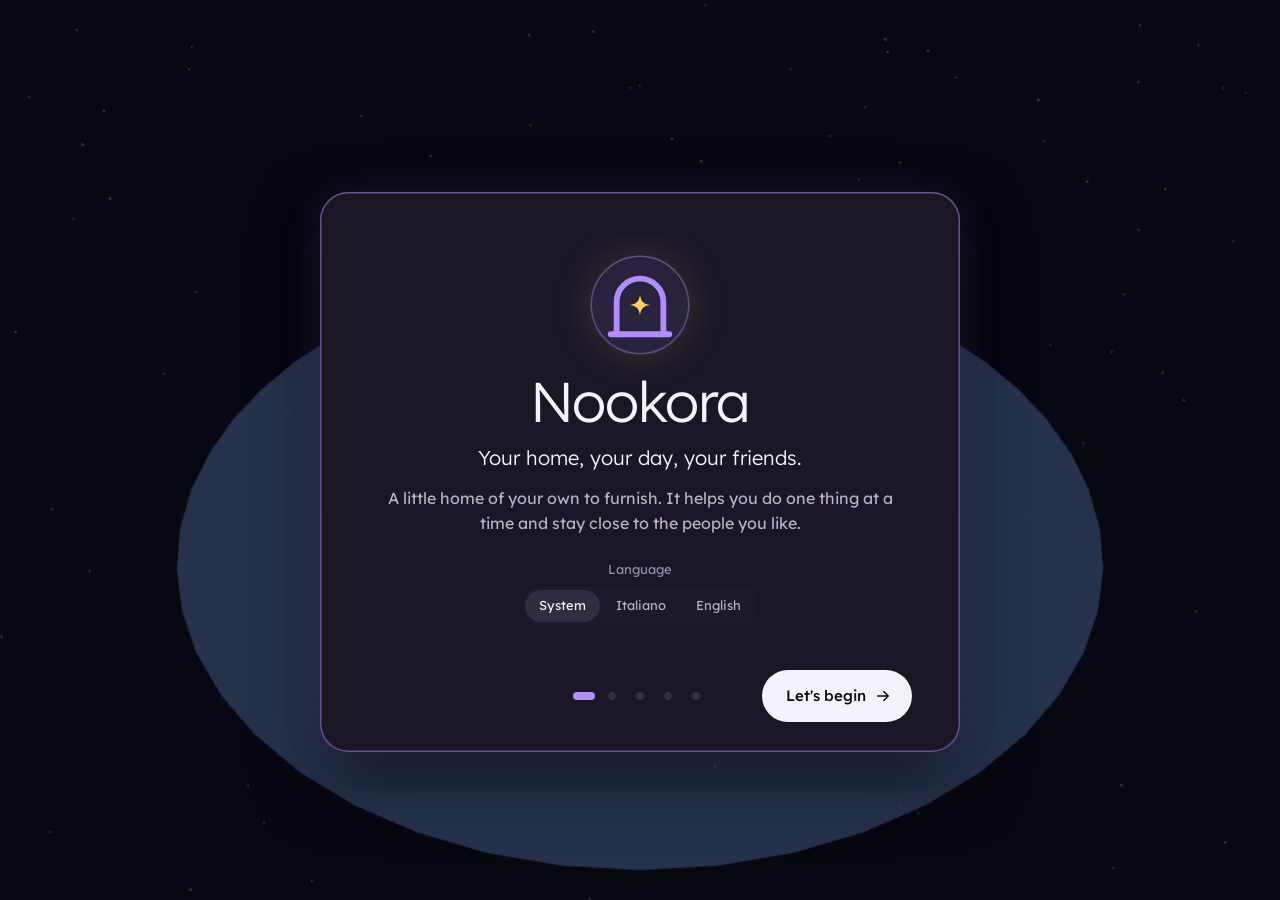
==== index.html @ f603755e "Nookora Co-Authored-By: Claude Opus 5.5 <noreply@anthropic.com>" ====
<!doctype html>
<html lang="it">
<head>
<meta charset="utf-8">
<meta http-equiv="Content-Security-Policy" content="default-src 'self'; script-src 'self'; style-src 'self' 'unsafe-inline'; img-src 'self' data: blob:; media-src 'self' blob:; font-src 'self'; connect-src 'self' wss://tracker.openwebtorrent.com wss://tracker.webtorrent.dev wss://tracker.novage.com.ua; frame-src https://www.youtube-nocookie.com; worker-src 'self'; manifest-src 'self'; base-uri 'none'; form-action 'none'; object-src 'none'">
<meta name="robots" content="noindex, nofollow">
<meta name="viewport" content="width=device-width, initial-scale=1, viewport-fit=cover">
<meta name="theme-color" content="#0b0916">
<meta name="description" content="Nookora, la casa della tua testa: la tua stanza, la tua giornata, una cosa alla volta.">
<title>Nookora</title>
<link rel="manifest" href="manifest.webmanifest">
<link rel="icon" href="icone/hubbo.svg" type="image/svg+xml">
<link rel="apple-touch-icon" href="icone/hubbo-192.png">
<link rel="preload" href="caratteri/lexend-latin-300-normal.woff2" as="font" type="font/woff2" crossorigin>
<link rel="preload" href="caratteri/lexend-latin-400-normal.woff2" as="font" type="font/woff2" crossorigin>
<link rel="stylesheet" href="nookora.css">











</head>
<body>
<div id="app"><noscript>Nookora ha bisogno di JavaScript.</noscript></div>
<script type="module" src="nookora.js"></script>
</body>
</html>
---- nookora.css ----
@font-face{font-family:Lexend;font-weight:300;font-display:swap;src:url(caratteri/lexend-latin-300-normal.woff2) format("woff2");unicode-range:U+0000-00FF,U+0131,U+0152-0153,U+02BB-02BC,U+02C6,U+02DA,U+02DC,U+2000-206F,U+20AC,U+2122,U+2191,U+2193,U+2212,U+2215}@font-face{font-family:Lexend;font-weight:300;font-display:swap;src:url(caratteri/lexend-latin-ext-300-normal.woff2) format("woff2");unicode-range:U+0100-024F,U+1E00-1EFF,U+2020,U+20A0-20AB,U+20AD-20CF,U+2113,U+2C60-2C7F,U+A720-A7FF}@font-face{font-family:Lexend;font-weight:400;font-display:swap;src:url(caratteri/lexend-latin-400-normal.woff2) format("woff2");unicode-range:U+0000-00FF,U+0131,U+0152-0153,U+02BB-02BC,U+02C6,U+02DA,U+02DC,U+2000-206F,U+20AC,U+2122,U+2191,U+2193,U+2212,U+2215}@font-face{font-family:Lexend;font-weight:400;font-display:swap;src:url(caratteri/lexend-latin-ext-400-normal.woff2) format("woff2");unicode-range:U+0100-024F,U+1E00-1EFF,U+2020,U+20A0-20AB,U+20AD-20CF,U+2113,U+2C60-2C7F,U+A720-A7FF}@font-face{font-family:Lexend;font-weight:500;font-display:swap;src:url(caratteri/lexend-latin-500-normal.woff2) format("woff2");unicode-range:U+0000-00FF,U+0131,U+0152-0153,U+02BB-02BC,U+02C6,U+02DA,U+02DC,U+2000-206F,U+20AC,U+2122,U+2191,U+2193,U+2212,U+2215}@font-face{font-family:Lexend;font-weight:500;font-display:swap;src:url(caratteri/lexend-latin-ext-500-normal.woff2) format("woff2");unicode-range:U+0100-024F,U+1E00-1EFF,U+2020,U+20A0-20AB,U+20AD-20CF,U+2113,U+2C60-2C7F,U+A720-A7FF}@font-face{font-family:DM Mono;font-weight:400;font-display:swap;src:url(caratteri/dm-mono-latin-400-normal.woff2) format("woff2");unicode-range:U+0000-00FF,U+2000-206F}@font-face{font-family:DM Mono;font-weight:400;font-display:swap;src:url(caratteri/dm-mono-latin-ext-400-normal.woff2) format("woff2");unicode-range:U+0100-024F}:root{--notte: #07060c;--superficie: #13111c;--rialzo: #1c1928;--attivo: #272336;--sopra: #312c42;--linea: #221f2e;--controllo: #3a3550;--testo: #f4f2fa;--chiaro: #d5d0e3;--tenue: #b7b0c9;--fioco: #958ead;--inchiostro: #0c0a13;--pannello: var(--superficie);--riga: var(--rialzo);--campo: var(--rialzo);--bordo: var(--linea);--lavoro: #5ee1ff;--studio: #ffcf5c;--corpo: #6df5a8;--casa: #ff8a3d;--sera: #6f8fff;--svago: #ff7ac6;--tinta: #b08cff;--accento: #ffb48f;--lucciola: #ffd2b8;--stelle: #ffcf5c;--pericolo: #ff8fa3;--font: Lexend, "Segoe UI", system-ui, sans-serif;--mono: "DM Mono", ui-monospace, monospace;--c-oggi: #ffcf5c;--c-abitudini: #6df5a8;--c-progetti: #5ee1ff;--c-chat: #ff7ac6;--c-tu: #b08cff;--c-mattino: #ffb48f;--largo: 400px;--margine: 16px;--lato-barra: 500px;--curva: cubic-bezier(.2, .8, .2, 1);--molla: cubic-bezier(.34, 1.56, .64, 1);--via: cubic-bezier(.4, 0, 1, 1);--morbido: cubic-bezier(.22, 1, .36, 1);color-scheme:dark}*{box-sizing:border-box}html,body{margin:0;height:100%}body{background:linear-gradient(to bottom,#05040b,#0b0918 45%,#100c22 75%,#08070f) fixed var(--notte);color:var(--testo);font:400 14px/1.45 var(--font);overflow:hidden;-webkit-font-smoothing:antialiased;user-select:none;-webkit-user-select:none;touch-action:manipulation}input,textarea,[contenteditable]{user-select:text;-webkit-user-select:text}button,input,textarea,select{font:inherit;color:inherit}button{cursor:pointer}:focus-visible{outline:3px solid var(--c, var(--testo));outline-offset:3px;animation:respiraFuoco 1.6s ease-in-out infinite}@keyframes respiraFuoco{50%{outline-offset:5px;outline-color:color-mix(in srgb,var(--c, #ffffff) 55%,transparent)}}.mono{font-family:var(--mono);font-variant-numeric:tabular-nums}.nascosto{display:none!important}.sr{position:absolute;width:1px;height:1px;overflow:hidden;clip:rect(0 0 0 0);white-space:nowrap}[hidden]{display:none!important}#cielo{position:fixed;inset:0;pointer-events:none}#cielo svg{width:100%;height:100%}#scena{position:fixed;inset:0;overflow:hidden;touch-action:none;cursor:default}#scena.trascina{cursor:grabbing}.tela3d{position:absolute;inset:0;width:100%;height:100%;display:block}#scena.sull-isola>:not(.tela-isola),#scena:not(.sull-isola)>.tela-isola{display:none}#scena{transition:opacity .22s ease}#scena.buio{opacity:0}.mondo{position:absolute;left:0;top:0;transform-origin:0 0;will-change:transform}.mondo.liscio{transition:transform .5s var(--curva)}.mondo>svg{display:block;overflow:visible}.stanza-svg g[data-m]{cursor:default}.stanza-svg g[data-m].attivo{cursor:pointer}.stanza-svg g[data-m].attivo:hover{filter:brightness(1.18)}.stanza-svg g.sobbalza{animation:sobbalza .45s var(--curva)}@keyframes sobbalza{0%,to{transform:translateY(0)}35%{transform:translateY(-6px)}}.stanza-svg .scelto{filter:drop-shadow(0 0 6px rgba(255,255,255,.7))}.stanza-svg .fantasma{opacity:.78;pointer-events:none}.stanza-svg .fantasma.no{opacity:.45}.stanza-svg .entita{pointer-events:none}.stanza-svg .entita.tocca,.stanza-svg .lucciola{pointer-events:auto;cursor:pointer}.stanza-svg .meta{pointer-events:none}.alone-stanza{position:absolute;border-radius:50%;background:radial-gradient(closest-side,#b08cff24,#b08cff00);pointer-events:none}.tondo{width:40px;height:40px;border-radius:50%;border:none;background:var(--rialzo);color:var(--testo);display:inline-grid;place-items:center;flex:none;position:relative;transition:background .15s,transform .1s}.tondo:hover{background:var(--attivo)}.tondo:active{transform:scale(.94)}.tondo.piccolo{width:36px;height:36px}.tondo.grande{width:56px;height:56px}.tondo.vuoto{background:transparent;color:var(--tenue)}.tondo.vuoto:hover{background:var(--rialzo);color:var(--testo)}.tondo.acceso,.tondo.pieno{background:var(--testo);color:var(--inchiostro)}.tondo .punto{position:absolute;right:6px;top:6px;width:7px;height:7px;border-radius:50%;background:var(--lucciola)}.tondo:disabled{opacity:.4;pointer-events:none}.pieno{height:44px;border-radius:999px;border:none;background:var(--testo);color:var(--inchiostro);font-weight:500;font-size:15px;display:flex;align-items:center;justify-content:center;gap:8px;padding:0 20px;flex:none;transition:filter .15s,transform .1s}.pieno:hover{filter:brightness(.92)}.pieno:active{transform:scale(.98)}.pieno:disabled{background:var(--rialzo);color:var(--fioco);pointer-events:none}.pieno.largo{width:100%}.pieno.basso{height:36px;font-size:14px;padding:0 16px}.pieno.tenue{background:var(--rialzo);color:var(--testo);font-weight:400}.pieno.tenue:hover{background:var(--attivo);filter:none}.tondo.pieno{padding:0;display:inline-grid;height:40px}.tondo.piccolo.pieno{width:36px;height:36px}.chip{min-height:32px;padding:5px 13px;border-radius:999px;border:none;background:var(--rialzo);color:var(--chiaro);font-size:13px;display:inline-flex;align-items:center;gap:7px;text-align:left;transition:background .15s,color .15s;white-space:nowrap}.chip:hover{background:var(--attivo);color:var(--testo)}.chip.si{background:var(--testo);color:var(--inchiostro)}.chip .ora,.chip .mono{font-family:var(--mono);font-size:12px}.puntino{width:8px;height:8px;border-radius:50%;flex:none;display:inline-block}.linguette,.segmenti{display:flex;gap:2px;padding:3px;border-radius:999px;background:var(--rialzo);flex:none}.linguette button,.segmenti button{flex:1;height:32px;border-radius:999px;border:none;background:transparent;color:var(--tenue);font-size:13px;display:inline-flex;align-items:center;justify-content:center;gap:7px;padding:0 14px;white-space:nowrap}.linguette button:hover,.segmenti button:hover{color:var(--testo)}.linguette button[aria-selected=true],.segmenti button[aria-pressed=true]{background:var(--sopra);color:var(--testo)}.barra{position:fixed;inset:0 0 auto;height:0;z-index:20}.isola,.in-corso{background:color-mix(in srgb,var(--superficie) 94%,transparent);box-shadow:0 8px 24px #00000059}.isola{position:fixed;top:calc(var(--margine) + env(safe-area-inset-top,0px));height:52px;display:flex;align-items:center;gap:2px;padding:0 6px;border-radius:999px;z-index:21}.isola.sinistra{left:calc(var(--margine) + env(safe-area-inset-left,0px))}.isola.destra{right:calc(var(--margine) + env(safe-area-inset-right,0px));padding:0 6px;gap:4px}.marchio{width:40px;height:40px;display:grid;place-items:center;border:none;background:transparent;border-radius:999px;padding:0;flex:none;transition:background .15s,transform .1s}.marchio:hover{background:var(--rialzo)}.marchio:active{transform:scale(.92)}.schede{display:flex;align-items:center;gap:2px;padding-left:8px;margin-left:4px;border-left:1px solid var(--linea)}.sezione{height:40px;padding:0 14px 0 11px;border-radius:999px;border:none;background:transparent;color:var(--tenue);font-size:14px;display:inline-flex;align-items:center;gap:8px;position:relative;white-space:nowrap;transition:background .2s,color .2s,box-shadow .2s,transform .1s}.sezione .ic{display:grid;place-items:center;color:var(--c);transition:background .2s}.sezione:hover{color:var(--testo);background:var(--rialzo)}.sezione:active{transform:scale(.95)}.sezione[aria-pressed=true]{color:var(--testo);background:color-mix(in srgb,var(--c) 18%,var(--superficie));box-shadow:inset 0 0 0 1.5px color-mix(in srgb,var(--c) 55%,transparent)}.sezione .punto{width:7px;height:7px;border-radius:50%;background:var(--lucciola)}.sezione.sobbalza .ic{animation:sobbalzaIcona .5s var(--molla)}@keyframes sobbalzaIcona{45%{transform:scale(1.35)}}.amici{height:40px;display:inline-flex;align-items:center;gap:8px;padding:0 12px 0 8px;border-radius:999px;border:none;background:transparent;color:var(--tenue);font-size:13px;position:relative;white-space:nowrap;transition:background .2s,box-shadow .2s,color .2s,transform .1s}.amici:hover{background:var(--rialzo);color:var(--testo)}.amici:active{transform:scale(.95)}.amici[aria-pressed=true]{color:var(--testo);background:color-mix(in srgb,var(--c) 18%,var(--superficie));box-shadow:inset 0 0 0 1.5px color-mix(in srgb,var(--c) 55%,transparent)}.amici .ic{display:grid;color:var(--c);padding-left:2px}.amici .facce{display:flex;align-items:center}.amici .facce>span{display:grid;border-radius:50%;box-shadow:0 0 0 2px var(--superficie)}.amici .facce>span+span{margin-left:-9px}.amici .conta{min-width:18px;height:18px;border-radius:999px;background:var(--c-chat);color:var(--inchiostro);font:500 11px/18px var(--mono);text-align:center;padding:0 5px}.barra .tu{width:40px;height:40px;border-radius:50%;border:none;padding:0;background:transparent;display:grid;place-items:center;transition:box-shadow .2s,transform .1s,background .15s}.barra .tu:hover{background:var(--rialzo)}.barra .tu:active{transform:scale(.94)}.barra .tu[aria-pressed=true]{box-shadow:0 0 0 2px var(--superficie),0 0 0 3.5px var(--c)}.tasca{display:none}.in-corso{position:fixed;top:calc(var(--margine) + env(safe-area-inset-top,0px));left:50%;translate:-50% 0;height:52px;max-width:min(380px,calc(100vw - 2 * var(--lato-barra)));display:flex;align-items:center;gap:10px;padding:0 18px 0 14px;border-radius:999px;border:none;color:var(--testo);z-index:21;box-shadow:inset 0 0 0 1.5px color-mix(in srgb,var(--c) 50%,transparent),0 8px 24px #00000059;animation:cresceChip .42s var(--molla) both;transition:transform .1s}.in-corso:active{transform:scale(.97)}.in-corso .ic{display:grid;color:var(--c);flex:none}.in-corso .testo{font-size:14px;min-width:0;white-space:nowrap;overflow:hidden;text-overflow:ellipsis}.in-corso .quanto{font:13px var(--mono);color:var(--tenue);flex:none}@keyframes cresceChip{0%{transform:scale(.8);opacity:0}}@media (max-width: 1180px){.sezione .parola,.amici .quanti{display:none}.sezione{padding:0 11px}:root{--lato-barra: 270px}}.carta{position:fixed;z-index:15;top:calc(var(--margine) + 66px + env(safe-area-inset-top,0px));bottom:calc(var(--margine) + env(safe-area-inset-bottom,0px));width:min(var(--w, 440px),calc(100vw - 2 * var(--margine)));--sfondo-carta: color-mix(in srgb, var(--c) 6%, #100e18);background:var(--sfondo-carta);border-radius:28px;padding:22px;display:flex;flex-direction:column;gap:16px;visibility:hidden;box-shadow:inset 0 0 0 1.5px color-mix(in srgb,var(--c) 50%,transparent),inset 0 1px #ffffff0d,0 0 34px color-mix(in srgb,var(--c) 10%,transparent),0 28px 64px #0000008c}.carta.aperta,.carta.esce{visibility:visible}.carta.esce{pointer-events:none;z-index:14}.carta:where(.lato-sx){left:calc(var(--margine) + env(safe-area-inset-left,0px))}.carta:where(.lato-dx,.lato-amici){right:calc(var(--margine) + env(safe-area-inset-right,0px))}.carta:where(.lato-amici){transform-origin:top right;border-radius:32px}.carta:where(.bassa){bottom:auto;max-height:calc(100% - var(--margine) * 2 - 66px - env(safe-area-inset-top,0px) - env(safe-area-inset-bottom,0px))}.carta:where(.lato-giu){left:50%;translate:-50% 0;top:auto;bottom:calc(var(--margine) + env(safe-area-inset-bottom,0px))}.carta:where(.lato-centro){left:50%;top:50%;translate:-50% -50%;bottom:auto}.carta.entra.lato-sx{animation:cartaSx .56s var(--molla) both}.carta.entra.lato-dx{animation:cartaDx .56s var(--molla) both}.carta.entra.lato-giu{animation:cartaGiu .56s var(--molla) both}.carta.entra.lato-amici{animation:cartaAmici .5s var(--molla) both}.carta.entra.lato-centro{animation:cartaCentro .5s var(--molla) both}.carta.esce.lato-sx{animation:esceSx .2s var(--via) forwards}.carta.esce.lato-dx{animation:esceDx .2s var(--via) forwards}.carta.esce.lato-giu{animation:esceGiu .2s var(--via) forwards}.carta.esce.lato-amici{animation:esceAmici .2s var(--via) forwards}.carta.esce.lato-centro{animation:esceCentro .2s var(--via) forwards}@keyframes cartaSx{0%{transform:translate(calc(-100% - 40px))}}@keyframes cartaDx{0%{transform:translate(calc(100% + 40px))}}@keyframes cartaGiu{0%{transform:translateY(calc(100% + 40px))}}@keyframes cartaAmici{0%{transform:translate(28px,-36px) scale(.84);opacity:0}}@keyframes cartaCentro{0%{transform:scale(.86);opacity:0}}@keyframes esceSx{to{transform:translate(calc(-100% - 40px))}}@keyframes esceDx{to{transform:translate(calc(100% + 40px))}}@keyframes esceGiu{to{transform:translateY(calc(100% + 40px))}}@keyframes esceAmici{to{transform:translate(28px,-36px) scale(.84);opacity:0}}@keyframes esceCentro{to{transform:scale(.9);opacity:0}}.carta.arriva>.testata,.carta.arriva>.linguette,.carta.arriva .corpo>*,.carta.arriva>.fondo,.carta.arriva .cade{animation:sale .42s var(--morbido) both}.carta.arriva>.testata{animation-delay:.14s}.carta.arriva>.linguette{animation-delay:.18s}.carta.arriva .corpo>:nth-child(1){animation-delay:.2s}.carta.arriva .corpo>:nth-child(2){animation-delay:.24s}.carta.arriva .corpo>:nth-child(3){animation-delay:.28s}.carta.arriva .corpo>:nth-child(4){animation-delay:.32s}.carta.arriva .corpo>:nth-child(5){animation-delay:.36s}.carta.arriva .corpo>:nth-child(6){animation-delay:.4s}.carta.arriva .corpo>:nth-child(7){animation-delay:.44s}.carta.arriva .corpo>:nth-child(n+8){animation-delay:.48s}.carta.arriva .cade{animation-delay:calc(.24s + min(var(--i, 0),8)*40ms)}.carta.arriva>.fondo{animation-delay:.4s}@keyframes sale{0%{transform:translateY(12px);opacity:0}}.carta>.testata{display:flex;align-items:center;gap:12px;min-height:40px;flex:none}.carta h1{margin:0;flex:1;font-size:22px;font-weight:500;letter-spacing:-.005em;min-width:0;overflow:hidden;text-overflow:ellipsis;white-space:nowrap}.carta>.testata .segmenti{flex:none}.carta .corpo{flex:1;min-height:0;overflow-y:auto;display:flex;flex-direction:column;gap:6px;margin:0 -10px;padding:0 10px 4px;scrollbar-width:thin;scrollbar-color:var(--controllo) transparent}.carta .corpo>*{flex-shrink:0}.carta>.fondo{flex:none;display:flex;flex-direction:column;gap:8px}.carta .maniglia{display:none}.carta .riga,.carta .scheda,.carta .campo,.carta .tessera{background:color-mix(in srgb,var(--c) 4%,var(--rialzo))}.carta button.riga:hover,.carta .tessera:hover{background:color-mix(in srgb,var(--c) 6%,var(--attivo))}.distintivo{width:36px;height:36px;border-radius:50%;background:color-mix(in srgb,var(--c) 20%,var(--superficie));color:var(--c);display:grid;place-items:center;flex:none}.respira{position:relative}.respira:after{content:"";position:absolute;inset:-6px;border-radius:calc(var(--r, 14px) + 6px);border:3px solid var(--c);animation:respira 1.6s ease-in-out infinite;pointer-events:none}@keyframes respira{0%,to{opacity:.45;transform:scale(.99)}50%{opacity:1;transform:scale(1.025)}}.quadretto{--q: 42px;--r: calc(var(--q) * .3);width:var(--q);height:var(--q);border-radius:var(--r);border:none;padding:0;display:grid;place-items:center;background:#17151f;color:var(--inchiostro);position:relative;flex:none;transition:background .15s}.quadretto.si{background:var(--c)}.quadretto.no{background:transparent;box-shadow:inset 0 0 0 1.5px var(--sopra)}.quadretto.oggi{background:color-mix(in srgb,var(--c) 8%,transparent);box-shadow:none;border:2px dashed color-mix(in srgb,var(--c) 65%,transparent)}.quadretto.oggi.si{border:none;background:var(--c)}button.quadretto:hover{filter:brightness(1.12)}button.quadretto:active{transform:scale(.92)}.quadretto.timbra{animation:timbro .42s var(--molla)}@keyframes timbro{0%{transform:scale(.3)}60%{transform:scale(1.18)}}.scoppio{position:absolute;left:50%;top:50%;width:0;height:0;pointer-events:none}.scoppio i{position:absolute;left:-3px;top:-3px;width:6px;height:6px;border-radius:50%;background:var(--c);animation:scoppio .52s var(--morbido) both}@keyframes scoppio{0%{transform:rotate(var(--g)) translateY(0);opacity:0}15%{opacity:1}to{transform:rotate(var(--g)) translateY(-26px);opacity:0}}.stella-vola{position:fixed;z-index:60;left:0;top:0;pointer-events:none;display:grid}.campo .invio{font:11px var(--mono);color:var(--fioco);padding:4px 8px;border-radius:8px;background:var(--attivo);flex:none;margin-right:4px}.etichetta{font-size:12px;color:var(--fioco);padding:10px 4px 2px;display:flex;align-items:center;gap:8px}.etichetta:first-child{padding-top:0}.nota{margin:4px 4px 0;font-size:13px;line-height:1.5;color:var(--fioco)}.riga{display:flex;align-items:center;gap:12px;min-height:48px;padding:6px 8px 6px 12px;border-radius:14px;background:var(--rialzo);border:none;width:100%;text-align:left;color:var(--testo);font-size:14px}button.riga:hover{background:var(--attivo)}.riga .testo{flex:1;min-width:0}.riga .testo small{display:block;font-size:12px;color:var(--tenue);white-space:nowrap;overflow:hidden;text-overflow:ellipsis}.riga.lunga{padding-top:10px;padding-bottom:10px}.riga.lunga .testo small{white-space:normal;line-height:1.4;margin-top:2px}.riga.fatta{color:var(--fioco)}.riga.fatta .testo{text-decoration:line-through;text-decoration-color:#b7b0c973}.riga .ora{font-family:var(--mono);font-size:12px;color:var(--chiaro);width:44px;flex:none}.riga .dopo{font-family:var(--mono);font-size:12px;color:var(--fioco);flex:none}.riga:disabled{cursor:default;opacity:.7}.scheda{background:var(--rialzo);border-radius:16px;padding:14px;display:flex;flex-direction:column;gap:12px}.scheda.accesa{box-shadow:inset 0 0 0 1px var(--controllo)}.campo{display:flex;align-items:center;gap:8px;background:var(--rialzo);border-radius:999px;padding:4px 4px 4px 16px;flex:none}.campo:focus-within{box-shadow:inset 0 0 0 1px var(--controllo)}.campo input,.campo select{flex:1;min-width:0;background:transparent;border:none;outline:none;color:var(--testo);font-size:15px;height:36px}.campo input::placeholder,textarea::placeholder{color:var(--fioco)}textarea.area{width:100%;min-height:120px;resize:vertical;background:var(--rialzo);border:none;border-radius:14px;padding:12px 14px;color:var(--testo);line-height:1.5;outline:none}textarea.area:focus{box-shadow:inset 0 0 0 1px var(--controllo)}.spunta{width:24px;height:24px;border-radius:50%;border:none;flex:none;display:grid;place-items:center;background:transparent;box-shadow:inset 0 0 0 1.5px var(--c, var(--controllo));color:var(--inchiostro);padding:0}.spunta:hover{box-shadow:inset 0 0 0 1.5px var(--c, var(--tenue))}.spunta.si{background:var(--c, var(--corpo));box-shadow:none}.griglia{display:grid;grid-template-columns:repeat(2,minmax(0,1fr));gap:6px;align-content:start}.griglia.tre{grid-template-columns:repeat(3,minmax(0,1fr))}.tessera{background:var(--rialzo);border-radius:16px;padding:10px 12px 12px;display:flex;flex-direction:column;gap:4px;border:none;text-align:left;color:var(--testo);font-size:13px;position:relative}.tessera:hover{background:var(--attivo)}.tessera.si{background:var(--attivo);box-shadow:inset 0 0 0 1.5px var(--testo)}.tessera .figura{height:88px;display:flex;align-items:center;justify-content:center;overflow:hidden;flex:none}.tessera .figura svg,.tessera .figura img{height:100%;width:100%;object-fit:contain;display:block}.tessera .prezzo{font-family:var(--mono);font-size:12px;color:var(--stelle);display:inline-flex;align-items:center;gap:5px}.tessera .quanti{position:absolute;right:8px;top:8px;font-family:var(--mono);font-size:11px;color:var(--testo);background:var(--sopra);border-radius:999px;padding:1px 7px}.tessera.spenta{opacity:.6}.colori{display:flex;gap:8px;flex-wrap:wrap}.colori button{width:30px;height:30px;border-radius:50%;border:none;background:var(--c)}.colori button.si{box-shadow:0 0 0 2px var(--superficie),0 0 0 4px var(--testo)}.barra-avanzo{height:6px;border-radius:3px;background:var(--attivo);overflow:hidden;flex:none}.barra-avanzo>i{display:block;height:100%;border-radius:3px;background:var(--c, var(--testo));transition:width .4s var(--curva)}.fila{display:flex;flex-wrap:wrap;gap:6px;align-items:center}.bolla{position:absolute;z-index:11;transform:translate(-50%,-100%);width:max-content;max-width:240px;padding:8px 13px;border-radius:16px;background:#f4f2fa;color:var(--inchiostro);font-size:13px;line-height:1.35;pointer-events:none;animation:entraBolla .3s var(--curva)}.bolla.altri{display:flex;gap:8px;align-items:center}@keyframes entraBolla{0%{opacity:0;transform:translate(-50%,calc(-100% + 8px))}to{opacity:1;transform:translate(-50%,-100%)}}.avvisi{position:fixed;right:var(--margine);top:calc(var(--margine) + 56px);z-index:30;display:flex;flex-direction:column;gap:6px;align-items:flex-end;pointer-events:none}.avviso{pointer-events:auto;display:flex;align-items:center;gap:10px;max-width:380px;padding:8px 8px 8px 14px;border-radius:16px;background:var(--rialzo);box-shadow:0 12px 32px #00000073;animation:entra .3s var(--curva);font-size:14px}.avviso .testo{flex:1;min-width:0}.avviso .tondo.piccolo{width:30px;height:30px;background:transparent;color:var(--tenue)}.avviso .pieno.basso{height:32px}@keyframes entra{0%{opacity:0;transform:translateY(6px)}to{opacity:1}}.velo{position:fixed;inset:0;z-index:40;display:flex;flex-direction:column;background:#07060cf5!important;opacity:0;transition:opacity .3s;overflow-y:auto}.velo.aperto{opacity:1}.velo>*{flex-shrink:0!important}.velo .testata{display:flex;align-items:center;justify-content:space-between;gap:16px;padding:18px 32px;flex-wrap:wrap}.velo h1{margin:0;font-size:28px;font-weight:400;letter-spacing:-.01em}.vetrino{background:var(--superficie);border-radius:20px;padding:18px;display:flex;flex-direction:column;gap:14px}.benvenuto{position:fixed;inset:0;z-index:50;display:grid;place-items:center;background:#07060cd1}.benvenuto .carta{width:min(440px,calc(100vw - 32px));background:var(--superficie);border-radius:24px;padding:26px;display:flex;flex-direction:column;gap:16px;align-items:center;text-align:center;box-shadow:0 20px 60px #00000080}.insieme{position:fixed;left:50%;bottom:calc(var(--margine) + 64px);transform:translate(-50%);z-index:12;display:flex;align-items:center;gap:8px;padding:5px;border-radius:999px;background:var(--superficie);width:min(600px,calc(100vw - 32px));animation:entra .3s var(--curva)}.insieme .facce{display:flex;align-items:center;padding-left:4px;flex:none}.insieme .facce>span{display:grid}.insieme .facce>span+span:not(.chi){margin-left:-10px}.insieme .chi{font-size:13px;color:var(--chiaro);margin-left:10px;white-space:nowrap;max-width:160px;overflow:hidden;text-overflow:ellipsis}.insieme .campo{flex:1;min-width:0;padding:2px 3px 2px 14px}.insieme .campo input{height:34px;font-size:14px}.cuore-vola{position:absolute;z-index:11;pointer-events:none;transform:translate(-50%,-100%);animation:cuoreSale 1.7s ease-out forwards}@keyframes cuoreSale{0%{opacity:0;transform:translate(-50%,-60%) scale(.6)}20%{opacity:1;transform:translate(-50%,-100%) scale(1.1)}to{opacity:0;transform:translate(-50%,-260%) scale(1)}}@keyframes vola{0%{transform:translate(-6px,5px)}to{transform:translate(7px,-7px)}}.saltella{animation:saltella 2.8s ease-in-out infinite}@keyframes saltella{0%,to{transform:translateY(0)}50%{transform:translateY(-3px)}}@keyframes brilla{0%,to{opacity:.35}50%{opacity:1}}#cielo .brilla{animation:brilla 3.4s ease-in-out infinite}@media (prefers-reduced-motion: reduce){*,*:before,*:after{animation-duration:.001ms!important;animation-iteration-count:1!important;transition-duration:.001ms!important}}.calmo *,.calmo *:before,.calmo *:after{animation-duration:.001ms!important;animation-iteration-count:1!important;transition-duration:.001ms!important}@media (max-width: 760px){:root{--margine: 10px;--tasca: calc(76px + env(safe-area-inset-bottom, 0px)) }.isola.sinistra .schede{display:none}.isola{height:48px;padding:0 4px}.in-corso{height:48px;left:calc(var(--margine) + 56px);translate:none;max-width:none;padding:0 14px 0 12px;gap:8px}.in-corso .testo{display:none}.tasca{position:fixed;left:0;right:0;bottom:0;z-index:21;display:flex;justify-content:space-around;align-items:flex-start;height:var(--tasca);padding:8px 8px env(safe-area-inset-bottom,0px);background:color-mix(in srgb,var(--superficie) 97%,transparent);border-top:1px solid var(--rialzo)}.tasca .sezione{flex:1;max-width:90px;height:auto;flex-direction:column;gap:4px;padding:0;font-size:11px;background:transparent!important;box-shadow:none!important}.tasca .sezione .parola{display:block}.tasca .sezione .ic{width:58px;height:32px;border-radius:999px}.tasca .sezione[aria-pressed=true] .ic{background:color-mix(in srgb,var(--c) 22%,var(--superficie))}.tasca .sezione .punto{position:absolute;top:0;right:calc(50% - 28px)}.carta{left:8px;right:8px;width:auto;translate:none;top:auto;bottom:calc(var(--tasca) + 8px);height:min(76vh,640px);max-height:calc(100% - var(--tasca) - 74px - env(safe-area-inset-top,0px));padding:22px 16px 16px;border-radius:28px;transform-origin:bottom center}.carta:where(.lato-amici){height:calc(100% - var(--tasca) - 74px - env(safe-area-inset-top,0px))}.carta:where(.bassa){height:auto}.carta.entra{animation-name:cartaGiu!important;animation-duration:.5s}.carta.esce{animation-name:esceGiu!important}.carta .maniglia{display:block;position:absolute;top:2px;left:50%;translate:-50% 0;width:64px;height:20px;border:none;padding:0;background:transparent}.carta .maniglia:before{content:"";display:block;width:36px;height:4px;border-radius:2px;background:var(--controllo);margin:auto}.carta h1{font-size:20px}.avvisi{left:var(--margine);right:var(--margine);align-items:stretch;top:calc(64px + env(safe-area-inset-top,0px))}.velo .testata{padding:14px 16px}.velo h1{font-size:24px}.insieme{bottom:calc(124px + env(safe-area-inset-bottom,0px));width:calc(100vw - 16px)}.insieme .chi{display:none}body:has(.carta.aperta) .bolla{display:none}}.sottovoce{height:32px;padding:0 10px;border-radius:999px;border:none;background:transparent;color:var(--tenue);font:400 13px var(--font);display:inline-flex;align-items:center;gap:6px;flex:none;white-space:nowrap;transition:background .15s,color .15s}.sottovoce:hover{background:var(--rialzo);color:var(--testo)}.sottovoce:active{transform:scale(.97)}.sottovoce>span[class=""],.sottovoce>span:not([class]){display:grid}.sottovoce.mono{font-family:var(--mono);font-size:12px}.icona-quieta{width:44px;height:44px;border-radius:50%;border:none;padding:0;background:transparent;color:var(--fioco);display:grid;place-items:center;flex:none;transition:background .15s,color .15s,transform .1s}.icona-quieta:hover{background:color-mix(in srgb,var(--superficie) 90%,transparent);color:var(--testo)}.icona-quieta:active{transform:scale(.94)}.icona-quieta:disabled{opacity:.3;pointer-events:none}.icona-quieta.acceso,.icona-quieta[aria-expanded=true]{color:var(--c-oggi)}@media (pointer: coarse){.sottovoce{min-height:40px}}.carta .linguette .giornata-conta{font:11px var(--mono);color:var(--fioco)}.carta .linguette button[aria-selected=true] .giornata-conta{color:var(--tenue)}.oggi-giorno{display:flex;align-items:flex-end;gap:12px;margin-top:4px}.oggi-giorno .quando{flex:1;min-width:0;display:flex;flex-direction:column;gap:2px}.oggi-giorno .giorno-settimana{font-size:14px;color:var(--tenue)}.oggi-giorno .data{font-size:32px;font-weight:300;letter-spacing:-.01em;line-height:1.1;white-space:nowrap;overflow:hidden;text-overflow:ellipsis}.oggi-giorno .quante{display:flex;flex-direction:column;align-items:flex-end;gap:6px;flex:none;padding-bottom:3px}.oggi-giorno .numeri{font:13px var(--mono);color:var(--tenue);white-space:nowrap}.oggi-giorno .numeri b{font-weight:400;font-size:20px;color:var(--testo)}.oggi-giorno .puntini{display:flex;gap:4px}.oggi-giorno .puntini i{width:7px;height:7px;border-radius:50%;background:var(--attivo);transition:background .3s}.oggi-giorno .puntini i.si{background:var(--c)}.oggi-giorno .barra-avanzo{width:96px;height:5px}.oggi-linea{--binario: #2a2638;list-style:none;margin:12px 0 0;padding:0;display:flex;flex-direction:column}.oggi-linea>li{position:relative;display:grid;grid-template-columns:48px 28px minmax(0,1fr);column-gap:10px;align-items:center;min-height:46px}.oggi-linea>li:before{content:"";position:absolute;left:71px;top:0;bottom:0;width:2px;background:var(--binario)}.oggi-linea>li.fatta:before{background:color-mix(in srgb,var(--c) 55%,transparent)}.oggi-linea>li:first-child:before{top:23px}.oggi-linea>li:last-child:before{bottom:auto;height:23px}.oggi-linea>li.adesso:first-child:before{top:50%}.oggi-linea>li.adesso:last-child:before{height:50%}.oggi-linea>li:only-child:before{display:none}.oggi-linea>li.appena{animation:sale .42s var(--morbido) both}.oggi-linea .ora{grid-row:1;font:12px var(--mono);font-variant-numeric:tabular-nums;color:var(--tenue);white-space:nowrap}.oggi-linea .fatta .ora,.oggi-linea .saltata .ora{color:var(--fioco)}.oggi-linea .con-ora .ora{color:var(--c)}.oggi-linea .adesso .ora{color:var(--testo)}.oggi-linea .nodo{grid-column:2;grid-row:1;align-self:stretch;position:relative;z-index:1;width:44px;min-height:46px;margin:0 -8px;padding:0;border:none;background:transparent;display:grid;place-items:center;color:inherit}.oggi-linea .pallino{display:grid;place-items:center;border-radius:50%;position:relative;flex:none;transition:transform .2s var(--molla),background .15s,color .15s}.oggi-linea .pallino svg{display:block}.oggi-linea .dopo .pallino{width:18px;height:18px;background:var(--superficie);box-shadow:inset 0 0 0 2px color-mix(in srgb,var(--c) 85%,transparent);color:transparent}.oggi-linea .dopo .nodo:hover .pallino{transform:scale(1.18);background:color-mix(in srgb,var(--c) 22%,var(--superficie));color:var(--c)}.oggi-linea .nodo:active .pallino{transform:scale(.88)}.oggi-linea .fatta .pallino{width:22px;height:22px;background:var(--c);color:var(--inchiostro)}.oggi-linea .adesso .pallino{width:28px;height:28px;background:color-mix(in srgb,var(--c) 25%,var(--superficie));box-shadow:inset 0 0 0 2px var(--c);color:var(--c)}.oggi-linea .adesso .pallino:after{content:"";position:absolute;inset:-5px;border-radius:50%;border:2px solid var(--c);animation:respira 1.6s ease-in-out infinite;pointer-events:none}.oggi-linea .adesso .nodo:hover .pallino{transform:scale(1.08)}.oggi-linea .saltata .pallino{width:18px;height:18px;background:var(--superficie);box-shadow:inset 0 0 0 1.5px var(--fioco)}.oggi-linea .raccolte .pallino{width:22px;height:22px;background:var(--attivo);color:var(--tenue);font:10px var(--mono)}.oggi-linea .pallino.timbra{animation:timbro .42s var(--molla)}.oggi-linea .oggi-voce{grid-column:3;grid-row:1;display:flex;align-items:center;gap:8px;min-width:0;min-height:46px;padding:0;border:none;background:transparent;color:var(--testo);font-size:15px;text-align:left}.oggi-linea .oggi-voce .testo{min-width:0;white-space:nowrap;overflow:hidden;text-overflow:ellipsis;transition:color .15s}.oggi-linea .oggi-voce:hover .testo{color:#fff}.oggi-linea .fatta .oggi-voce,.oggi-linea .saltata .oggi-voce{color:var(--fioco)}.oggi-linea .fatta .oggi-voce:hover .testo{color:var(--tenue)}.oggi-linea .aperta .oggi-voce .testo{white-space:normal;overflow-wrap:anywhere}.oggi-linea .oggi-voce small{font:11px var(--mono);color:var(--fioco);flex:none}.oggi-linea .raccolte .oggi-voce{font-size:13px}.oggi-linea .raccolte .freccia{display:grid;color:var(--fioco)}.oggi-linea .fissa{flex:none;font:11px var(--mono);color:var(--c);padding:2px 8px;border-radius:999px;background:color-mix(in srgb,var(--c) 14%,var(--superficie));white-space:nowrap}.oggi-linea .carta-adesso{grid-column:3;grid-row:1;min-width:0;margin:6px 0;padding:14px 16px;border-radius:18px;background:color-mix(in srgb,var(--c) 10%,var(--superficie));box-shadow:inset 0 0 0 1.5px color-mix(in srgb,var(--c) 40%,transparent);display:flex;flex-direction:column;gap:10px}.oggi-linea .carta-adesso .titolo{display:flex;align-items:center;flex-wrap:wrap;gap:6px 8px;padding:0;border:none;background:transparent;color:var(--testo);font-size:17px;font-weight:500;line-height:1.3;text-align:left}.oggi-linea .carta-adesso .titolo .testo{overflow-wrap:anywhere}.oggi-linea .carta-adesso .titolo .fissa{font-weight:400}.oggi-linea .carta-adesso .meta{display:flex;align-items:center;gap:8px;font-size:13px;color:var(--tenue)}.oggi-linea .carta-adesso .meta i{width:8px;height:8px;border-radius:50%;background:var(--c);flex:none}.oggi-linea .carta-adesso .azione{display:flex;align-items:center;gap:10px}.oggi-linea .carta-adesso .pieno{height:40px;padding:0 20px 0 16px}.oggi-linea .carta-adesso .pieno>span{display:grid}.oggi-linea .rare{grid-column:3;display:flex;flex-wrap:wrap;align-items:center;gap:2px;margin:-4px 0 8px -10px;animation:sale .28s var(--morbido) both}.oggi-linea .carta-adesso .rare{margin:0 0 -4px -10px}.oggi-linea .rare .sottovoce>span{display:grid}.oggi-linea .rare.modifica{flex-direction:column;align-items:stretch;gap:6px;margin-left:0}.oggi-linea .rare.modifica .campo{padding:2px 4px 2px 14px}.oggi-linea .rare.modifica .campo input{height:36px;font-size:14px}.oggi-linea .rare.modifica .scelte{display:flex;flex-wrap:wrap;align-items:center;gap:2px 4px;margin-left:-6px}.oggi-linea .rare.modifica .spazio{flex:1}.oggi-linea .parti{display:flex}.oggi-linea .parte-punto{width:30px;height:30px;border-radius:50%;border:none;padding:0;background:transparent;display:grid;place-items:center}.oggi-linea .parte-punto i{width:12px;height:12px;border-radius:50%;background:var(--c);transition:transform .15s var(--molla),box-shadow .15s}.oggi-linea .parte-punto:hover i{transform:scale(1.2)}.oggi-linea .parte-punto[aria-pressed=true] i{box-shadow:0 0 0 2px var(--sfondo-carta),0 0 0 3.5px var(--c)}.oggi-linea input[type=time]{color-scheme:dark;height:32px;padding:0 10px;border:none;border-radius:999px;background:var(--rialzo);color:var(--testo);font:13px var(--mono)}@media (pointer: coarse){.oggi-linea .parte-punto{width:40px;height:40px}}.oggi-rimandate{margin-top:14px}.oggi-rimandate .etichetta{padding:0 0 4px 96px}.oggi-rimandate ul{list-style:none;margin:0;padding:0;display:flex;flex-direction:column}.oggi-rimandate .oggi-voce{display:grid;grid-template-columns:48px 28px minmax(0,1fr) auto;column-gap:10px;align-items:center;width:100%;min-height:40px;padding:0 6px 0 0;border:none;border-radius:12px;background:transparent;color:var(--tenue);font-size:14px;text-align:left}.oggi-rimandate .oggi-voce:hover{color:var(--testo);background:color-mix(in srgb,var(--c-oggi) 4%,var(--rialzo))}.oggi-rimandate .oggi-voce i{grid-column:2;justify-self:center;width:14px;height:14px;border-radius:50%;border:1.5px dashed color-mix(in srgb,var(--c) 80%,transparent)}.oggi-rimandate .oggi-voce .testo{min-width:0;white-space:nowrap;overflow:hidden;text-overflow:ellipsis}.oggi-rimandate .oggi-voce .piu{display:grid;color:var(--fioco)}.oggi-rimandate .oggi-voce:hover .piu{color:var(--testo)}.carta .oggi-ripianifica{align-self:flex-start;margin:12px 0 6px 86px;height:36px;padding:0 12px 0 10px;border:none;border-radius:999px;background:transparent;color:var(--fioco);font-size:13px;display:inline-flex;align-items:center;gap:8px}.carta .oggi-ripianifica>span{display:grid}.carta .oggi-ripianifica:hover{background:var(--rialzo);color:var(--testo)}.oggi-vuoto,.oggi-finita,.appunti-vuoto{display:flex;flex-direction:column;align-items:center;text-align:center;gap:8px;padding:40px 18px 8px}.oggi-vuoto .segno{display:grid;margin-bottom:6px}.oggi-vuoto .titolo,.oggi-finita .titolo,.appunti-vuoto .titolo{margin:0;font-size:18px;font-weight:400;color:var(--testo)}.oggi-vuoto .nota,.oggi-finita .nota,.appunti-vuoto .nota{margin:0;max-width:300px;text-align:center}.oggi-vuoto .pieno,.oggi-vuoto .pieno.largo{width:auto;margin-top:16px;padding:0 22px 0 18px}.oggi-vuoto .pieno>span{display:grid}.oggi-finita{padding:30px 18px 14px}.oggi-finita .stelle{display:grid;place-items:center;width:52px;height:52px;margin-bottom:4px;border-radius:50%;background:color-mix(in srgb,var(--c-oggi) 12%,var(--superficie));box-shadow:inset 0 0 0 1.5px color-mix(in srgb,var(--c-oggi) 35%,transparent)}.oggi-finita .stelle svg{animation:brilla 3.4s ease-in-out infinite}.carta .oggi-campo{height:48px;padding:0 5px 0 16px;gap:10px}.carta .oggi-campo .ic{display:grid;color:var(--fioco);flex:none}.carta .oggi-campo input{height:46px;font-size:15px}.carta .oggi-campo .invio{margin-right:8px}.carta .oggi-campo:focus-within{box-shadow:inset 0 0 0 1.5px color-mix(in srgb,var(--c) 45%,transparent)}.carta .oggi-campo:focus-within .ic{color:var(--c)}.appunti-lista{list-style:none;margin:8px 0 0;padding:0;display:flex;flex-direction:column}.appunti-lista>li+li{border-top:1px solid var(--linea)}.appunti-lista .appunto-voce{display:flex;align-items:center;gap:12px;width:100%;min-height:48px;padding:6px 4px;border:none;border-radius:12px;background:transparent;color:var(--testo);font-size:15px;text-align:left}.appunti-lista .appunto-voce i{flex:none;width:8px;height:8px;margin:0 4px;border-radius:50%;background:var(--lucciola);box-shadow:0 0 10px color-mix(in srgb,var(--accento) 70%,transparent)}.appunti-lista .appunto-voce .testo{flex:1;min-width:0;overflow-wrap:anywhere;transition:color .15s}.appunti-lista .appunto-voce:hover .testo{color:#fff}.appunti-lista .appunto-voce .quando{flex:none;font:11px var(--mono);color:var(--fioco)}.appunti-lista .rare{display:flex;flex-wrap:wrap;align-items:center;gap:2px;margin:-4px 0 10px 14px;animation:sale .28s var(--morbido) both}.appunti-lista .rare .sottovoce>span{display:grid}.appunti-lista .rare .sottovoce.indietro{width:32px;padding:0;justify-content:center}.appunti-lista .rare .domanda{font-size:12px;color:var(--fioco);padding:0 8px}.appunti-lista .rare .puntino{width:8px;height:8px}.carta .appunti-nota{margin:14px 4px 0}.appunti-vuoto .segno{position:relative;width:90px;height:56px;margin-bottom:6px}.appunti-vuoto .segno i{position:absolute;width:8px;height:8px;border-radius:50%;background:var(--lucciola);box-shadow:0 0 12px var(--accento);left:calc(14px + var(--k) * 28px);top:calc(18px + var(--k) * 9px - var(--k) * var(--k) * 6px);animation:saltella 2.8s ease-in-out infinite;animation-delay:calc(var(--k) * -.9s)}.momento{position:fixed;inset:0;z-index:40;display:flex;flex-direction:column;background:#07060c9e;color:var(--testo);opacity:0;transition:opacity .32s var(--morbido);overflow:hidden}.momento.aperto{opacity:1}body:has(.momento.aperto) :is(.barra,.carta,.vista-comandi,.insieme,.dock,.contesto,.bolla,.avvisi){animation:momentoVia .3s var(--morbido) forwards}@keyframes momentoVia{to{opacity:0;visibility:hidden}}.momento-marchio{position:absolute;z-index:2;top:calc(var(--margine) + env(safe-area-inset-top,0px));left:calc(var(--margine) + env(safe-area-inset-left,0px));height:52px;display:flex;align-items:center;gap:8px;padding:0 14px 0 12px;border-radius:999px;background:color-mix(in srgb,var(--superficie) 94%,transparent);box-shadow:0 8px 24px #00000059;font-size:15px;font-weight:500;pointer-events:none}.momento-marchio>span{display:grid}@keyframes gCresce{0%{transform:scale(.82);opacity:0}}.momento-focus{align-items:center;justify-content:center;padding:72px 16px 32px}.focus-centro{display:flex;flex-direction:column;align-items:center;gap:26px;margin-top:24px}.momento-focus.entra .focus-centro{animation:gCresce .6s var(--molla) .12s both}.focus-anello{--d: min(380px, 86vw, calc(100vh - 290px) );position:relative;width:var(--d);height:var(--d);min-width:240px;min-height:240px;border-radius:50%;border:none;padding:0;background:transparent;color:var(--testo);display:grid;place-items:center;transition:transform .25s var(--molla)}.focus-anello:active{transform:scale(.97)}.focus-anello:focus-visible{outline-color:var(--c-oggi);outline-offset:-6px}.focus-anello .disegno,.focus-anello .disegno svg{position:absolute;inset:0;width:100%;height:100%;display:block}.focus-anello .pista{fill:#100e18;fill-opacity:.86;stroke:var(--attivo);stroke-width:12}.focus-anello .corsa{fill:none;stroke:var(--c-oggi);stroke-width:12;stroke-linecap:round;transition:stroke-dasharray 1s linear,stroke-opacity .3s}.focus-anello.pausa .corsa{stroke-opacity:.4}.focus-anello.finito .pista{stroke:var(--c-oggi);animation:gFinito 2.4s ease-in-out infinite}.focus-anello.finito .corsa{display:none}@keyframes gFinito{0%,to{stroke-opacity:.35}50%{stroke-opacity:.9}}.focus-anello .dentro{position:relative;display:flex;flex-direction:column;align-items:center;gap:6px;max-width:74%;text-align:center}.focus-anello .astro{display:grid;transition:opacity .3s}.focus-anello.pausa .astro{opacity:.45}.focus-anello .nome{margin-top:6px;font-size:19px;font-weight:500;line-height:1.3;overflow-wrap:anywhere;display:-webkit-box;-webkit-line-clamp:2;-webkit-box-orient:vertical;overflow:hidden}.focus-anello .tempo{display:flex;align-items:baseline;gap:6px}.focus-anello .tempo b{font:400 calc(var(--d) * .21) / 1 var(--mono);letter-spacing:-.02em;font-variant-numeric:tabular-nums}.focus-anello .tempo span{font-size:18px;color:var(--tenue)}.focus-anello.pausa .tempo b{color:var(--tenue)}.focus-anello .scaduto{font-size:calc(var(--d) * .09);font-weight:300;line-height:1.2;margin:4px 0}.focus-anello .sotto-tempo{font-size:13px;color:var(--fioco)}.focus-azioni{display:flex;flex-direction:column;align-items:center;gap:6px}.focus-azioni .pieno{height:52px;padding:0 22px 0 18px}.focus-azioni .pieno>span{display:grid}.focus-azioni .sottovoce{height:44px;padding:0 14px;font-size:14px;color:var(--fioco)}.momento-focus.entra .focus-azioni{animation:sale .42s var(--morbido) .5s both}.focus-amici{position:absolute;z-index:2;top:calc(var(--margine) + 2px + env(safe-area-inset-top,0px));left:50%;translate:-50% 0;max-width:calc(100vw - 320px);height:48px;display:flex;align-items:center;gap:10px;padding:0 16px 0 6px;border:none;border-radius:999px;background:color-mix(in srgb,var(--superficie) 94%,transparent);box-shadow:inset 0 0 0 1.5px color-mix(in srgb,var(--c-chat) 45%,transparent);color:var(--testo);font-size:13px;white-space:nowrap;animation:sale .42s var(--morbido) .6s both}.focus-amici .facce{display:flex;flex:none}.focus-amici .facce>span{display:grid;border-radius:50%}.focus-amici .facce>span+span{margin-left:-12px}.focus-amici .testo{min-width:0;overflow:hidden;text-overflow:ellipsis}.focus-amici .mono{flex:none;font-size:12px;color:var(--fioco)}.focus-amici .ic{display:grid;color:var(--c-chat)}button.focus-amici:hover{background:var(--rialzo)}.focus-angolo{position:absolute;z-index:3;top:calc(var(--margine) + 4px + env(safe-area-inset-top,0px));right:calc(var(--margine) + env(safe-area-inset-right,0px));display:flex;gap:2px}.focus-pop{position:absolute;top:52px;right:0;width:290px;padding:10px;border-radius:20px;background:var(--superficie);box-shadow:inset 0 0 0 1.5px color-mix(in srgb,var(--c-oggi) 28%,transparent),0 20px 48px #0000008c;display:flex;flex-direction:column;gap:2px;transform-origin:top right;animation:gCresce .34s var(--molla) both}.focus-pop .etichetta{padding:4px 10px 6px}.focus-pop .suono-voce{display:flex;align-items:center;gap:12px;height:42px;padding:0 12px;border:none;border-radius:12px;background:transparent;color:var(--chiaro);font-size:14px;text-align:left}.focus-pop .suono-voce>span{display:grid}.focus-pop .suono-voce .testo{flex:1;display:block}.focus-pop .suono-voce:hover,.focus-pop .suono-voce[aria-pressed=true]{background:var(--rialzo);color:var(--testo)}.focus-pop .suono-voce .si{color:var(--c-oggi)}.focus-pop .nota{margin:6px 10px 2px;font-size:12px}.focus-pop.pensiero{width:340px;padding:8px}.focus-pop.pensiero .campo{padding:4px 4px 4px 16px}.focus-pop.pensiero .campo input{height:40px}.focus-pop.pensiero .nota{display:flex;align-items:center;gap:6px;color:var(--c-abitudini)}.focus-pop.pensiero .nota>span{display:grid}.mattino-scena{position:relative;flex:1;min-height:0;display:grid;place-items:center;padding:84px 24px 40px}.mattino-posto{position:relative;width:min(720px,100%)}.mattino-carta{--c: var(--c-mattino);position:relative;display:flex;flex-direction:column;min-height:min(480px,calc(100vh - 140px));max-height:min(86vh,calc(100vh - 110px));padding:40px 44px;border-radius:28px;background:color-mix(in srgb,var(--c) 6%,#100e18);box-shadow:inset 0 0 0 1.5px color-mix(in srgb,var(--c) 50%,transparent),inset 0 1px #ffffff0d,0 0 34px color-mix(in srgb,var(--c) 10%,transparent),0 28px 64px #0000008c}.mattino-passi{display:flex;align-items:center;gap:12px;flex:none}.mattino-passi button{flex:1;height:20px;padding:0;border:none;background:transparent;display:grid;align-items:center}.mattino-passi button i{display:block;height:6px;border-radius:999px;background:#2a2638;transition:background .3s,transform .2s}.mattino-passi button.si i{background:var(--c)}.mattino-passi button:hover i{transform:scaleY(1.4)}.mattino-passi .mono{flex:none;margin-left:6px;font-size:12px;color:var(--fioco);white-space:nowrap}.mattino-dentro{flex:1;min-height:0;overflow-y:auto;margin:0 -14px;padding:0 14px 10px;scrollbar-width:thin;scrollbar-color:var(--controllo) transparent}.mattino-dentro .piccolo{margin:34px 0 0;font-size:16px;color:var(--tenue)}.mattino-dentro .piccolo:first-letter{text-transform:uppercase}.mattino-dentro h2{margin:6px 0 0;font-size:40px;font-weight:300;letter-spacing:-.015em;line-height:1.15}.mattino-dentro .nota-passo{margin:8px 0 0;font-size:15px;line-height:1.5;color:var(--fioco)}.mattino-dentro .nota{margin:12px 0 0}.mattino-piede{display:flex;align-items:center;gap:4px;margin-top:22px;flex:none}.mattino-piede .spazio{flex:1}.mattino-piede .sottovoce{height:44px;padding:0 12px;font-size:14px;color:var(--fioco)}.mattino-piede .sottovoce>span{display:grid}.mattino-piede .pieno{height:52px;padding:0 20px 0 24px}.mattino-piede .pieno>span{display:grid}.lune{display:flex;justify-content:space-between;gap:8px;margin-top:34px}.luna{flex:0 1 112px;min-width:0;border:none;background:transparent;padding:0;display:flex;flex-direction:column;align-items:center;gap:12px;color:var(--tenue);font-size:14px}.luna .disco{position:relative;width:92px;height:92px;border-radius:50%;background:color-mix(in srgb,var(--c) 7%,var(--superficie));box-shadow:inset 0 0 0 1.5px var(--sopra);color:var(--c);display:grid;place-items:center;transition:transform .35s var(--molla),background .2s,box-shadow .2s}.luna .disco svg{display:block}.luna:hover .disco{background:color-mix(in srgb,var(--c) 13%,var(--superficie))}.luna:active .disco{transform:scale(.94)}.luna.si{color:var(--testo)}.luna.si .disco{background:color-mix(in srgb,var(--c) 20%,var(--superficie));box-shadow:inset 0 0 0 1.5px var(--c);transform:scale(1.06);animation:lunaScelta .45s var(--molla)}.luna.si .disco:after{content:"";position:absolute;inset:-7px;border-radius:50%;border:3px solid var(--c);animation:respira 1.6s ease-in-out infinite;pointer-events:none}.luna:focus-visible{outline:none}.luna:focus-visible .disco{outline:3px solid var(--c);outline-offset:4px}@keyframes lunaScelta{0%{transform:scale(.9)}}.mattino-campo{margin-top:26px;height:52px;padding:0 6px 0 18px;gap:10px;background:var(--rialzo)}.mattino-campo .ic{display:grid;color:var(--fioco)}.mattino-campo input{height:50px;font-size:16px}.mattino-campo .invio{margin-right:8px}.mattino-campo:focus-within{box-shadow:inset 0 0 0 1.5px color-mix(in srgb,var(--c) 50%,transparent)}.mattino-campo:focus-within .ic{color:var(--c)}.mattino-appunti{list-style:none;margin:16px 0 0;padding:0;display:flex;flex-wrap:wrap;gap:8px}.mattino-appunti .chip{min-height:36px;padding:6px 14px 6px 12px;background:var(--rialzo);color:var(--testo);font-size:14px;white-space:normal;cursor:default;animation:sale .3s var(--morbido) both}.mattino-appunti .chip i{width:8px;height:8px;border-radius:50%;flex:none;background:var(--lucciola);box-shadow:0 0 10px var(--accento)}.mattino-carico{display:flex;align-items:center;gap:12px;margin-top:16px}.mattino-carico .barra-avanzo{flex:0 1 220px}.mattino-carico .mono{font-size:12px;color:var(--fioco);white-space:nowrap}.mattino-parti{display:flex;flex-direction:column;margin-top:14px}.mattino-parte{display:grid;grid-template-columns:128px minmax(0,1fr);gap:8px 14px;align-items:start;padding:12px 0;border-top:1px solid var(--linea)}.mattino-parte .nome{display:flex;align-items:center;gap:10px;min-height:34px;font-size:15px}.mattino-parte .nome i{width:9px;height:9px;border-radius:50%;background:var(--c);flex:none}.mattino-parte .nome .mono{font-size:11px;color:var(--c)}.mattino-parte .scelte{display:flex;flex-wrap:wrap;gap:6px}.mattino-parte .chip{min-height:34px;background:var(--rialzo);white-space:normal}.mattino-parte .chip:hover{background:var(--attivo)}.mattino-parte .chip.si{background:var(--c);color:var(--inchiostro)}.mattino-parte .chip>span{display:inline-flex}.mattino-parte .chip .ieri{color:var(--fioco)}.mattino-parte .chip.si .ieri{color:inherit}.mattino-parte .aggiungi{display:inline-flex;align-items:center;gap:6px;width:140px;height:34px;padding:0 12px;border-radius:999px;box-shadow:inset 0 0 0 1px var(--sopra);color:var(--fioco);transition:width .25s var(--morbido),box-shadow .15s}.mattino-parte .aggiungi>span{display:grid}.mattino-parte .aggiungi input{flex:1;min-width:0;height:32px;border:none;outline:none;background:transparent;color:var(--testo);font-size:13px}.mattino-parte .aggiungi input::placeholder{color:var(--fioco)}.mattino-parte .aggiungi:focus-within{width:220px;box-shadow:inset 0 0 0 1.5px var(--c);color:var(--c)}.mattino-inizio{display:flex;align-items:center;gap:12px;margin-top:22px;color:var(--tenue);font-size:15px}.mattino-inizio>span:first-child{display:grid;color:var(--c)}.mattino-inizio input{color-scheme:dark;height:40px;padding:0 14px;border:none;border-radius:999px;background:var(--rialzo);color:var(--testo);font:15px var(--mono)}.mattino-cammino{list-style:none;margin:14px 0 0;padding:0;display:flex;flex-direction:column;gap:4px}.mattino-cammino li{display:grid;grid-template-columns:46px 8px minmax(0,1fr) auto auto;align-items:center;gap:12px;min-height:52px;padding:4px 4px 4px 14px;border-radius:16px;background:color-mix(in srgb,var(--c-mattino) 3%,var(--rialzo));animation:sale .3s var(--morbido) both}.mattino-cammino .ora{font:13px var(--mono);color:var(--tenue)}.mattino-cammino li>i{width:8px;height:8px;border-radius:50%;background:var(--c)}.mattino-cammino .testo{min-width:0;display:flex;align-items:center;flex-wrap:wrap;gap:4px 8px;font-size:15px;overflow-wrap:anywhere}.mattino-cammino .fissa{font:11px var(--mono);color:var(--c);padding:2px 8px;border-radius:999px;background:color-mix(in srgb,var(--c) 14%,var(--superficie));white-space:nowrap}.mattino-cammino .durata{height:32px;padding:0 12px;border:none;border-radius:999px;background:transparent;box-shadow:inset 0 0 0 1px var(--sopra);color:var(--tenue);font-size:12px;white-space:nowrap}.mattino-cammino .durata:hover{color:var(--testo);box-shadow:inset 0 0 0 1px var(--controllo)}.mattino-cammino .sposta{display:flex}.mattino-cammino .icona-quieta{width:36px;height:36px}.mattino-vuoto{margin:26px 0 0;color:var(--tenue);font-size:15px}.mattino-voce{position:absolute;left:0;right:0;top:calc(100% + 14px);margin:0 auto;width:max-content;max-width:min(420px,100%);padding:8px 16px;border-radius:999px;background:color-mix(in srgb,var(--superficie) 90%,transparent);color:var(--tenue);font-size:13px;line-height:1.4;text-align:center;pointer-events:none}.mattino-prossima{--c: var(--c-mattino);position:absolute;left:calc(50% + 470px);top:50%;translate:0 -50%;width:600px;height:380px;padding:40px;border-radius:28px;background:color-mix(in srgb,var(--c) 6%,#100e18);box-shadow:inset 0 0 0 1.5px color-mix(in srgb,var(--c) 50%,transparent),0 28px 64px #0000008c;opacity:.4;pointer-events:none}.mattino-prossima span{display:block;font-size:15px;color:var(--tenue)}.mattino-prossima b{display:block;margin-top:6px;font-size:32px;font-weight:300;white-space:nowrap}.momento-mattino.entra .mattino-posto{animation:mattinoDestra .56s var(--molla) .06s both}.momento-mattino.entra .mattino-prossima,.mattino-prossima.arriva{animation:mattinoDestra .7s var(--molla) .3s both}.mattino-posto.da-destra{animation:mattinoDestra .56s var(--molla) both}.mattino-posto.da-sinistra{animation:mattinoSinistra .56s var(--molla) both}.mattino-posto.esce-sinistra{animation:mattinoEsceSx .22s var(--via) forwards;pointer-events:none;z-index:0}.mattino-posto.esce-destra{animation:mattinoEsceDx .22s var(--via) forwards;pointer-events:none;z-index:0}:is(.momento-mattino.entra,.mattino-posto.da-destra,.mattino-posto.da-sinistra) .mattino-dentro>*{animation:sale .42s var(--morbido) both}:is(.momento-mattino.entra,.mattino-posto.da-destra,.mattino-posto.da-sinistra) .mattino-dentro>:nth-child(1){animation-delay:.22s}:is(.momento-mattino.entra,.mattino-posto.da-destra,.mattino-posto.da-sinistra) .mattino-dentro>:nth-child(2){animation-delay:.26s}:is(.momento-mattino.entra,.mattino-posto.da-destra,.mattino-posto.da-sinistra) .mattino-dentro>:nth-child(3){animation-delay:.3s}:is(.momento-mattino.entra,.mattino-posto.da-destra,.mattino-posto.da-sinistra) .mattino-dentro>:nth-child(n+4){animation-delay:.34s}:is(.momento-mattino.entra,.mattino-posto.da-destra,.mattino-posto.da-sinistra) .luna{animation:gCresce .46s var(--molla) both;animation-delay:calc(.38s + var(--k) * 60ms)}:is(.momento-mattino.entra,.mattino-posto.da-destra,.mattino-posto.da-sinistra) .mattino-parte{animation:sale .42s var(--morbido) both;animation-delay:calc(.34s + var(--k) * 40ms)}:is(.momento-mattino.entra,.mattino-posto.da-destra,.mattino-posto.da-sinistra) .mattino-voce{animation:sale .42s var(--morbido) .55s both}@keyframes mattinoDestra{0%{transform:translate(125%)}}@keyframes mattinoSinistra{0%{transform:translate(-125%)}}@keyframes mattinoEsceSx{to{transform:translate(-125%);opacity:.3}}@keyframes mattinoEsceDx{to{transform:translate(125%);opacity:.3}}@media (max-width: 1100px){.mattino-scena{padding-top:112px}}@media (max-width: 760px){.carta:has(.oggi-giorno)>.testata .distintivo,.carta:has(.oggi-giorno)>.testata h1,.carta:has(.appunti-lista,.appunti-vuoto)>.testata .distintivo,.carta:has(.appunti-lista,.appunti-vuoto)>.testata h1{display:none}.carta:has(.oggi-giorno,.appunti-lista,.appunti-vuoto)>.testata{min-height:0}.carta:has(.oggi-giorno,.appunti-lista,.appunti-vuoto)>.testata .linguette{flex:1}.oggi-giorno{margin-top:0}.oggi-giorno .data{font-size:26px}.oggi-linea{margin-top:6px}.oggi-linea>li{grid-template-columns:42px 28px minmax(0,1fr);min-height:42px}.oggi-linea>li:before{left:65px}.oggi-linea>li:first-child:before{top:21px}.oggi-linea>li:last-child:before{height:21px}.oggi-linea .oggi-voce{min-height:42px;font-size:14px}.oggi-linea .nodo{min-height:42px}.oggi-linea .carta-adesso{padding:12px 14px}.oggi-linea .carta-adesso .titolo{font-size:16px}.oggi-rimandate .etichetta{padding-left:90px}.oggi-rimandate .oggi-voce{grid-template-columns:42px 28px minmax(0,1fr) auto}.carta .oggi-ripianifica{margin-left:80px}.momento-marchio{height:46px}.momento-focus{padding:64px 12px 24px}.focus-centro{margin-top:40px;gap:22px}.focus-amici{top:calc(var(--margine) + 56px + env(safe-area-inset-top,0px));max-width:calc(100vw - 24px)}.focus-angolo{top:calc(var(--margine) + 1px + env(safe-area-inset-top,0px))}.focus-pop,.focus-pop.pensiero{position:fixed;top:calc(var(--margine) + 52px + env(safe-area-inset-top,0px));left:12px;right:12px;width:auto}.mattino-scena{padding:140px 8px calc(10px + env(safe-area-inset-bottom,0px));align-items:end}.mattino-carta{min-height:0;max-height:calc(100vh - 150px);padding:22px 18px 14px}.mattino-dentro{margin:0 -10px;padding:0 10px 8px}.mattino-dentro .piccolo{margin-top:24px;font-size:15px}.mattino-dentro h2{font-size:30px}.mattino-dentro .nota-passo{font-size:14px}.mattino-piede{margin-top:14px}.mattino-piede .sottovoce{padding:0 10px}.mattino-piede .pieno{height:48px;padding:0 16px 0 20px}.lune{margin-top:26px;gap:4px}.luna{gap:8px;font-size:12px}.luna .disco{width:58px;height:58px}.luna .disco svg{width:30px;height:30px}.luna.si .disco:after{inset:-5px;border-width:2px}.mattino-campo{margin-top:20px}.mattino-parte{grid-template-columns:minmax(0,1fr);gap:6px}.mattino-parte .nome{min-height:24px}.mattino-cammino li{grid-template-columns:42px 8px minmax(0,1fr);gap:2px 10px;padding:8px 4px 4px 12px}.mattino-cammino .durata{grid-row:2;grid-column:3;justify-self:start}.mattino-cammino .sposta{grid-row:2;grid-column:3;justify-self:end}.mattino-piede .sottovoce.indietro{width:44px;padding:0;justify-content:center}.mattino-piede .sottovoce .parola-indietro,.mattino-prossima{display:none}}@media (prefers-reduced-motion: reduce){.oggi-linea .adesso .pallino:after,.luna.si .disco:after{animation:none;opacity:.8}}.ab-quando{font-size:13px;color:var(--tenue);white-space:nowrap}.ab-quando:empty{display:none}.ab-conta{font-size:13px;color:var(--tenue);white-space:nowrap;margin-right:2px}.ab-quanti{font-size:11px;color:var(--fioco)}.ab-griglia{display:flex;flex-direction:column}.carta.arriva .corpo>.ab-griglia,.carta.arriva .corpo>.pm-lista{animation:none}.ab-giorni,.ab-riga{display:grid;grid-template-columns:minmax(0,1fr) repeat(7,76px) 130px;align-items:center}.ab-giorni{padding:4px 0 8px}.ab-giorno{display:flex;flex-direction:column;align-items:center;gap:2px;font-size:12px;color:var(--fioco)}.ab-giorno b{font-size:11px;font-weight:400;line-height:16px;padding:0 7px;border-radius:999px}.ab-giorno.oggi{color:var(--testo)}.ab-giorno.oggi b{background:var(--c);color:var(--inchiostro)}.ab-serie-testa{text-align:right;font-size:12px;color:var(--fioco)}.ab-riga{border-top:1px solid var(--rialzo)}.ab-nome{display:flex;align-items:center;gap:12px;min-width:0;min-height:44px;margin-left:-8px;margin-right:8px;padding:4px 10px 4px 8px;border:none;border-radius:12px;background:transparent;color:var(--testo);text-align:left;transition:background .15s}.ab-nome:hover{background:color-mix(in srgb,var(--c) 5%,var(--rialzo))}.ab-punto{width:10px;height:10px;border-radius:50%;background:var(--h);flex:none}.ab-testi{display:flex;flex-direction:column;min-width:0}.ab-titolo,.ab-sotto{white-space:nowrap;overflow:hidden;text-overflow:ellipsis}.ab-titolo{font-size:15px}.ab-sotto{font-size:12px;color:var(--fioco)}.ab-sotto.tel{display:none}.ab-cella{height:52px;display:grid;place-items:center;padding:0;border:none;background:transparent}button.ab-cella:hover .quadretto{filter:brightness(1.15)}button.ab-cella:active .quadretto{transform:scale(.92)}button.ab-cella:focus-visible{outline:none;animation:none}button.ab-cella:focus-visible .quadretto{outline:2.5px solid var(--c);outline-offset:4px;animation:respiraFuoco 1.6s ease-in-out infinite}.ab-cella .quadretto svg{width:46%;height:46%}.quadretto.libero{background:transparent}.quadretto.libero:before{content:"";width:5px;height:5px;border-radius:50%;background:var(--sopra)}.quadretto.futuro.libero:before{opacity:.55}.ab-serie{text-align:right;font-size:13px;color:var(--h, var(--c));white-space:nowrap}.ab-serie b{font-size:18px;font-weight:400}.ab-fantasma{align-self:flex-start;height:44px;margin-top:6px;padding:0 14px 0 8px;border:none;border-radius:999px;background:transparent;color:var(--tenue);font-size:14px;display:inline-flex;align-items:center;gap:10px;transition:color .15s,background .15s}.ab-fantasma .q{width:34px;height:34px;border-radius:11px;border:1.5px dashed var(--sopra);display:grid;place-items:center;transition:border-color .15s}.ab-fantasma:hover{color:var(--testo);background:var(--rialzo)}.ab-fantasma:hover .q{border-color:color-mix(in srgb,var(--c) 60%,transparent)}.ab-vuoto{margin:2px 8px 0}.ab-campo{flex:1 1 280px;min-width:0;height:48px;padding:0 6px 0 16px;gap:10px}.ab-campo .ic{display:grid;color:var(--fioco);flex:none}.ab-campo input{height:46px}@media (pointer: coarse){.ab-campo .invio{display:none}}.ab-nuova,.ab-modifica{display:flex;flex-wrap:wrap;align-items:center;gap:10px 16px;padding:12px 0;border-top:1px solid var(--rialzo)}.ab-modifica{flex-direction:column;align-items:stretch;gap:12px;padding:14px 16px 16px;margin:4px -8px;border-top:none;border-radius:20px;background:color-mix(in srgb,var(--c) 4%,var(--rialzo));box-shadow:inset 0 0 0 1px var(--controllo)}.ab-modifica .campo{background:var(--superficie)}.ab-mod-testa{display:flex;align-items:center;gap:10px}.ab-mod-testa .ab-punto{margin-right:2px}.ab-mod-righe{display:flex;flex-wrap:wrap;gap:12px 28px}.ab-gruppo{display:flex;flex-direction:column;gap:6px}.ab-gruppo .etichetta{padding:0 2px}.ab-giorni-scelta{display:flex;gap:6px}.ab-giorni-scelta button{width:38px;height:38px;border:none;border-radius:12px;background:var(--attivo);color:var(--tenue);font-size:13px;padding:0;transition:background .15s,color .15s}.ab-giorni-scelta button:hover{color:var(--testo)}.ab-giorni-scelta button.si{background:var(--c);color:var(--inchiostro);font-weight:500}.ab-modifica .ab-giorni-scelta button.si{background:var(--h, var(--c))}.ab-ora{height:38px;padding:0 10px 0 14px;gap:8px}.ab-ora input{height:36px;font-family:var(--mono);font-size:14px;color-scheme:dark}.ab-settimana{font-size:14px;color:var(--chiaro);white-space:nowrap;overflow:hidden;text-overflow:ellipsis;padding-right:8px}.ab-settimana.ora{color:var(--c)}.mese .quadretto small{font-size:11px;color:var(--fioco)}.mese .quadretto.calore small{color:var(--chiaro)}.mese .quadretto.forte small{color:var(--inchiostro)}.mese .quadretto.futuro small{opacity:.5}.mese .quadretto.libero:before{display:none}.mese .quadretto.adesso{outline:2px solid var(--c);outline-offset:3px}.ab-legenda{display:flex;align-items:center;justify-content:flex-end;gap:5px;padding:12px 0 2px;font-size:12px;color:var(--fioco)}.ab-legenda i{width:12px;height:12px;border-radius:4px}.ab-legenda i:first-of-type{margin-left:4px}.ab-legenda i:last-of-type{margin-right:4px}.pm-lista{display:flex;flex-direction:column;gap:6px;max-width:760px}.pm-giorno{padding:10px 4px 0}.pm-giorno:first-child{padding-top:0}.pm-riga{padding:6px 14px}.pm-riga .spunta{--c: var(--c-abitudini);border-radius:8px}.pm-testo{background:none;border:none;padding:6px 0;text-align:left;color:inherit;font-size:15px}.pm-riga .ora{width:auto;color:var(--tenue);font-size:13px}.pm-quando{display:flex;gap:8px}.pm-nuovo{flex-direction:column;align-items:stretch}.pm-nuovo .ab-campo{flex:none}@media (max-width: 760px){.carta>.testata:has(>.ab-quando){flex-wrap:wrap;row-gap:12px}.carta>.testata:has(>.ab-quando)>.linguette{order:9;width:100%}.carta>.testata:has(>.ab-quando)>.linguette button{flex:1;padding:0 8px}.ab-quando{display:none}.ab-conta{font-size:12px}.ab-giorni,.ab-riga{grid-template-columns:minmax(0,1fr) repeat(7,34px)}.ab-serie,.ab-serie-testa{display:none}.ab-cella{height:42px}.ab-cella .quadretto{--q: 30px}.ab-punto{display:none}.ab-nome{margin-left:-6px;margin-right:4px;padding:2px 4px 2px 6px;gap:0}.ab-titolo{font-size:14px}.ab-sotto.pc{display:none}.ab-sotto.tel{display:block}.ab-settimana{font-size:12px}.mese .quadretto small{font-size:10px}.ab-mod-righe{gap:12px}.ab-giorni-scelta button{width:36px;height:36px}.pm-quando{flex-wrap:wrap}.ab-nuova{flex-direction:column;align-items:stretch}.ab-nuova .ab-campo{flex:none}}.pr-conta{display:inline-flex;align-items:center;gap:6px;font-size:13px;color:var(--tenue);white-space:nowrap}.pr-punto{color:var(--fioco)}.pr-link{height:32px;padding:0 4px;border:none;border-radius:8px;background:none;font-size:13px;color:var(--fioco)}.pr-link:hover{color:var(--testo);text-decoration:underline;text-underline-offset:3px}.pr-cartucce{display:flex;gap:14px;margin:-2px -10px 0;padding:14px 10px 12px;overflow-x:auto;overflow-y:hidden;scrollbar-width:none;scroll-snap-type:x proximity;scroll-padding:0 10px}.pr-cartucce::-webkit-scrollbar{display:none}.carta.arriva .corpo>.pr-cartucce,.carta.arriva .corpo>.pr-dettaglio{animation:none}.carta.arriva .pr-cartuccia.cade{animation-name:prEntra;animation-duration:.56s;animation-timing-function:var(--molla);animation-delay:calc(.22s + min(var(--i, 0),8)*70ms)}@keyframes prEntra{0%{transform:translate(80px);opacity:0}}.pr-cartuccia{--r: 22px;position:relative;width:136px;height:184px;flex:none;display:flex;flex-direction:column;padding:0;border:none;border-radius:22px;background:color-mix(in srgb,var(--p) 7%,var(--superficie));box-shadow:inset 0 0 0 1.5px color-mix(in srgb,var(--p) 40%,transparent);color:var(--testo);text-align:left;scroll-snap-align:start;transition:transform .3s var(--molla),box-shadow .2s}.pr-cartuccia:hover{transform:translateY(-2px);box-shadow:inset 0 0 0 1.5px color-mix(in srgb,var(--p) 65%,transparent)}.pr-cartuccia:active{transform:scale(.97)}.pr-cartuccia.scelta{transform:translateY(-4px);box-shadow:inset 0 0 0 1.5px color-mix(in srgb,var(--p) 80%,transparent)}.pr-cartuccia.respira:after{inset:-7px;border-radius:29px}.pr-figura{height:60%;flex:none;margin:6px 6px 0;border-radius:17px 17px 8px 8px;background:color-mix(in srgb,var(--p) 20%,var(--superficie));color:var(--p);display:grid;place-items:center}.pr-lettera{font:300 46px/1 var(--font);letter-spacing:-.02em}.pr-nome{padding:10px 12px 0;font-size:14px;font-weight:500;white-space:nowrap;overflow:hidden;text-overflow:ellipsis}.pr-avanzo{display:flex;align-items:center;gap:8px;padding:8px 12px 0}.pr-barretta{flex:1;height:4px;border-radius:999px;background:var(--attivo);overflow:hidden}.pr-barretta i{display:block;height:100%;border-radius:999px;background:var(--p)}.pr-avanzo .mono{font-size:11px;color:var(--fioco)}.pr-cartuccia.nuova{align-items:center;justify-content:center;gap:10px;background:transparent;box-shadow:none;border:2px dashed var(--sopra);color:var(--tenue);font-size:13px;text-align:center}.pr-cartuccia.nuova>span{display:grid}.pr-cartuccia.nuova:hover{color:var(--testo);border-color:color-mix(in srgb,var(--c) 55%,transparent);box-shadow:none}.pr-cartuccia.nuova.scelta{color:var(--testo);border-color:color-mix(in srgb,var(--c) 70%,transparent)}.pr-cartucce.archivio .pr-cartuccia:not(.scelta){opacity:.62}.pr-vuoto{align-self:center;display:flex;flex-direction:column;gap:4px;max-width:280px;min-width:0;font-size:13px;line-height:1.5;color:var(--fioco)}.pr-vuoto strong{font-size:16px;font-weight:400;color:var(--testo)}.pr-dettaglio{display:flex;flex-direction:column}.pr-testa{display:flex;align-items:flex-start;gap:16px;margin-top:4px}.pr-chi{flex:1;min-width:0;display:flex;flex-direction:column;gap:4px}.pr-titolo{display:flex;align-items:center;gap:10px;min-width:0;max-width:100%;align-self:flex-start;padding:0;border:none;background:none;color:var(--testo);text-align:left;font:300 28px/1.25 var(--font);letter-spacing:-.01em;border-radius:8px}.pr-titolo-testo{white-space:nowrap;overflow:hidden;text-overflow:ellipsis}.pr-titolo .matita{display:grid;color:var(--fioco);opacity:0;transition:opacity .15s;flex:none}.pr-titolo:hover .matita,.pr-titolo:focus-visible .matita{opacity:1}.pr-meta{font-size:13px;color:var(--tenue)}.pr-primario{padding:0 20px 0 16px}.pr-primario>span{display:grid}.pr-barra{margin-top:14px}.pr-etichetta{padding:22px 2px 8px;font:400 11px var(--mono);letter-spacing:.08em;text-transform:uppercase;color:var(--fioco)}.pr-nota{margin:18px 2px 0}.pr-passi{list-style:none;margin:0;padding:0;display:flex;flex-direction:column;gap:2px}.pr-passo{display:flex;align-items:center;gap:14px;min-height:46px;padding:0 12px;border-radius:14px}.pr-passo.prossimo{background:color-mix(in srgb,var(--p) 4%,var(--rialzo))}.pr-spunta{position:relative;width:24px;height:24px;flex:none;padding:0;border:none;border-radius:8px;background:transparent;box-shadow:inset 0 0 0 2px var(--sopra);color:var(--inchiostro);display:grid;place-items:center;transition:box-shadow .15s,background .15s}button.pr-spunta:before{content:"";position:absolute;inset:-10px}button.pr-spunta:hover,.pr-passo.prossimo .pr-spunta{box-shadow:inset 0 0 0 2px var(--p)}.pr-spunta.si{background:var(--p);box-shadow:none}.pr-spunta.timbra{animation:timbro .42s var(--molla)}.pr-spunta .scoppio i{background:var(--p)}.pr-testo{flex:1;min-width:0;padding:12px 0;border:none;background:none;color:var(--testo);font-size:15px;text-align:left;overflow-wrap:anywhere}.pr-passo.fatto .pr-testo{color:var(--fioco)}.pr-prossimo{flex:none;font-size:11px;color:var(--p);padding:3px 9px;border-radius:999px;background:color-mix(in srgb,var(--p) 16%,var(--superficie))}.pr-passo.aperto{gap:8px;padding:5px 6px 5px 12px;background:color-mix(in srgb,var(--p) 4%,var(--rialzo));box-shadow:inset 0 0 0 1px var(--controllo)}.pr-passo.aperto .pr-spunta{margin-right:6px}.pr-passo-campo{flex:1;min-width:0;height:36px;border:none;outline:none;background:transparent;color:var(--testo);font-size:15px}.pr-piega button{display:flex;align-items:center;gap:14px;width:100%;min-height:44px;padding:0 12px;border:none;border-radius:14px;background:none;color:var(--fioco);font-size:14px;text-align:left}.pr-piega button:hover{color:var(--testo);background:var(--rialzo)}.pr-piega .pr-spunta{opacity:.55}.pr-piega .freccia{display:grid;margin-left:auto;transition:transform .2s var(--morbido)}.pr-piega .freccia.giu{transform:rotate(90deg)}.pr-campo{height:48px;padding:0 6px 0 16px;gap:10px}.pr-campo .ic{display:grid;color:var(--fioco);flex:none}.pr-campo input{height:46px}@media (pointer: coarse){.pr-campo .invio,.pr-riga-nome .invio{display:none}}.pr-crea,.pr-modifica{display:flex;flex-direction:column;gap:14px;margin-top:4px}.pr-riga-nome{display:flex;align-items:center;gap:12px}.pr-riga-nome .invio{font:11px var(--mono);color:var(--fioco);padding:4px 8px;border-radius:8px;background:var(--attivo);flex:none}.pr-grande{flex:1;min-width:0;padding:2px 0 8px;border:none;border-bottom:1.5px solid var(--controllo);border-radius:0;outline:none;background:transparent;color:var(--testo);font:300 28px/1.25 var(--font);letter-spacing:-.01em}.pr-grande::placeholder{color:var(--fioco)}.pr-grande:focus{border-bottom-color:var(--c)}.pr-grande:focus-visible{animation:none}.pr-gruppo{display:flex;flex-direction:column;gap:8px;min-width:0}.pr-gruppo .etichetta{padding:0 2px}.pr-due{display:flex;flex-wrap:wrap;gap:14px 32px}.pr-data{height:40px;padding:0 4px 0 14px;gap:8px}.pr-data input{height:38px;font-family:var(--mono);font-size:14px;color-scheme:dark}.pr-icone{display:flex;flex-wrap:wrap;gap:6px}.pr-icone button{width:44px;height:44px;padding:0;border:none;border-radius:14px;background:var(--rialzo);color:var(--p);display:grid;place-items:center;transition:background .15s,box-shadow .15s}.pr-icone button>span{display:grid}.pr-icone button:hover{background:var(--attivo)}.pr-icone button[aria-pressed=true]{background:color-mix(in srgb,var(--p) 18%,var(--superficie));box-shadow:inset 0 0 0 2px var(--p)}.pr-icone .pr-lettera{font-size:20px;font-weight:400}.pr-modifica textarea.area{min-height:88px}@media (max-width: 760px){.pr-cartucce{gap:12px;padding-top:12px}.pr-cartuccia{--r: 20px;width:112px;height:152px;border-radius:20px}.pr-cartuccia.respira:after{border-radius:27px}.pr-figura{border-radius:15px 15px 7px 7px}.pr-figura svg{width:32px;height:32px}.pr-lettera{font-size:38px}.pr-nome{padding:8px 10px 0;font-size:13px}.pr-avanzo{padding:6px 10px 0}.pr-vuoto{max-width:200px}.pr-testa{flex-direction:column;align-items:stretch;gap:14px}.pr-titolo,.pr-grande{font-size:24px}.pr-primario{width:100%}.pr-etichetta{padding-top:18px}.pr-passo{padding:0 10px;gap:12px}}.carta>.testata.chat-testa{flex-direction:column;align-items:stretch;gap:0;min-height:0}.carta>.testata.chat-testa.pagina{flex-direction:row;flex-wrap:wrap;align-items:center;gap:6px;min-height:44px}.chat-testa.conv>.cose-amico{flex-basis:100%;padding:6px 0 2px 42px}.chat-testa.pagina .tondo.vuoto{width:44px;height:44px}.chat-testa.pagina>.tondo.vuoto:first-child{margin-left:-8px}.chat-testa .spazio{flex:1}.carta>.testata .invita-pillola{height:36px;padding:0 16px 0 12px;gap:6px}.carta>.testata .invita-pillola .ic{display:grid}.carta>.testata .tondo.vuoto{color:var(--tenue)}.amico-riga{display:flex;flex-direction:column;gap:2px;padding:4px 6px 12px 4px;border-radius:20px;background:color-mix(in srgb,var(--c) 4%,var(--rialzo));transition:background .15s}.amico-riga+.amico-riga{margin-top:2px}.amico-riga:hover{background:color-mix(in srgb,var(--c) 7%,var(--attivo))}.amico-riga .apri{min-width:0;display:flex;align-items:center;gap:14px;padding:8px 6px 4px 8px;border:none;background:transparent;color:var(--testo);text-align:left;border-radius:18px;transition:transform .1s}.amico-riga .apri:active{transform:scale(.98)}.amico-riga .volto{--d: 48px}.amico-riga.spento .volto .ritratto{opacity:.5}.amico-riga .parole{flex:1;min-width:0;display:flex;flex-direction:column;gap:3px}.amico-riga .nome{display:flex;align-items:center;gap:8px;min-width:0;font-size:15px;font-weight:500}.amico-riga .nome .chi{min-width:0;overflow:hidden;text-overflow:ellipsis;white-space:nowrap}.amico-riga .nome .conta{flex:none;min-width:20px;height:20px;padding:0 6px;border-radius:999px;background:var(--c-chat);color:var(--inchiostro);font:500 11px/20px var(--mono);text-align:center}.amico-riga.spento .nome{color:var(--chiaro)}.amico-riga>.cose-amico{padding-left:70px}.cose-amico{display:flex;flex-wrap:wrap;gap:6px}.chip.tasto-amico{min-height:32px;padding:4px 13px 4px 10px;gap:6px;background:color-mix(in srgb,var(--superficie) 70%,transparent);box-shadow:inset 0 0 0 1px var(--rialzo);color:var(--chiaro)}.chip.tasto-amico .ic{display:grid;color:var(--tenue)}.chip.tasto-amico:hover{background:var(--attivo);color:var(--testo)}.chip.tasto-amico:hover .ic,.chip.tasto-amico.dono .ic{color:var(--c)}.chip.tasto-amico.visita{background:color-mix(in srgb,var(--c) 22%,var(--superficie));box-shadow:none;color:var(--testo)}.chip.tasto-amico.visita .ic{color:var(--c)}.chip.tasto-amico.visita:hover{background:color-mix(in srgb,var(--c) 34%,var(--superficie))}.chip.tasto-amico.focus .ic{color:var(--sera)}.chip.tasto-amico:active{transform:scale(.96)}.piede-amici{display:flex;justify-content:center;padding:10px 0 4px}.amici-vuoto{display:flex;flex-direction:column;align-items:center;gap:16px;margin:auto 0;padding:18px 6px;text-align:center}.amici-vuoto>.tratteggio{--d: 84px;background:color-mix(in srgb,var(--c) 7%,transparent)}.amici-vuoto>p{margin:0;max-width:320px;font-size:16px;line-height:1.45;color:var(--testo)}.cose-insieme{list-style:none;margin:0;padding:0;display:flex;flex-wrap:wrap;justify-content:center;gap:6px;max-width:360px}.cose-insieme li{display:inline-flex;align-items:center;gap:6px;padding:5px 11px 5px 9px;border-radius:999px;background:var(--rialzo);font-size:12.5px;color:var(--chiaro)}.cose-insieme .ic{display:grid;color:var(--c)}.amici-vuoto .due-tasti{display:flex;flex-direction:column;gap:8px;width:100%;max-width:320px;margin-top:6px}.amici-vuoto .pieno .ic,.carta .pieno.tenue .ic{display:grid}.carta .stato{display:flex;align-items:center;gap:7px;font-size:13px;color:var(--tenue);min-width:0}.carta .stato i{width:7px;height:7px;border-radius:50%;background:var(--fioco);flex:none}.carta .stato .testo{min-width:0;overflow:hidden;text-overflow:ellipsis;white-space:nowrap}.carta .stato.online i{background:var(--corpo)}.carta .stato.focus i{background:var(--sera)}.carta .stato.attesa i{background:transparent;box-shadow:inset 0 0 0 1.5px var(--fioco)}.carta .stato.festa{color:var(--svago)}.carta .stato.festa i{display:none}.carta .volto{--d: 56px;position:relative;display:block;width:var(--d);height:var(--d);border-radius:50%;flex:none}.carta .volto .ritratto,.carta .volto .ritratto svg{display:block;width:100%;height:100%}.carta .volto .acceso{position:absolute;right:0;bottom:0;width:14px;height:14px;border-radius:50%;background:var(--corpo);box-shadow:0 0 0 3px var(--sfondo-carta, var(--superficie))}.carta .volto .luna{position:absolute;right:-3px;bottom:-3px;width:22px;height:22px;border-radius:50%;background:var(--sera);color:var(--inchiostro);display:grid;place-items:center;box-shadow:0 0 0 3px var(--sfondo-carta, var(--superficie))}.carta .volto .luna svg{display:block}.carta .volto .conta{position:absolute;top:-4px;right:-6px;min-width:20px;height:20px;padding:0 5px;border-radius:999px;background:var(--c-chat);color:var(--inchiostro);font:500 11px/20px var(--mono);text-align:center;box-shadow:0 0 0 3px var(--sfondo-carta, var(--superficie))}.carta .chat-vuota .tratteggio{--d: 76px}.carta .chat-vuota>.tratteggio{background:color-mix(in srgb,var(--c) 6%,transparent)}.carta .chi-grande .volto{--d: 88px}.carta .tratteggio{--d: 56px;width:var(--d);height:var(--d);border-radius:50%;border:2px dashed color-mix(in srgb,var(--c) 60%,transparent);display:grid;place-items:center;color:var(--c);flex:none;transition:background .15s,border-color .15s}.carta .tratteggio svg{display:block}.carta .invita-grande:hover .tratteggio{background:color-mix(in srgb,var(--c) 10%,transparent);border-color:var(--c)}.chat-testa .chi{flex:1;min-width:0;display:flex;align-items:center;gap:12px;border:none;background:transparent;padding:4px 10px 4px 4px;border-radius:16px;color:inherit;text-align:left}.chat-testa .chi:hover{background:var(--rialzo)}.chat-testa .chi .volto{--d: 40px}.chat-testa .chi .parole{flex:1;min-width:0;display:flex;flex-direction:column;gap:2px}.chat-testa .chi .nome{font-size:17px;font-weight:500;overflow:hidden;text-overflow:ellipsis;white-space:nowrap}.carta .chi-grande .pieno .ic{display:grid}.carta .avviso-rete{display:flex;align-items:center;gap:10px;margin:0;padding:10px 10px 10px 14px;border-radius:16px;background:color-mix(in srgb,var(--c) 6%,var(--rialzo));font-size:13px;line-height:1.45;color:var(--tenue);flex:none}.carta .avviso-rete>span{flex:1}.carta .chat{display:flex;flex-direction:column;gap:10px;flex:1;min-height:0}.carta .messaggi{flex:1;min-height:0;overflow-y:auto;display:flex;flex-direction:column;gap:10px;padding:14px 2px 6px;scrollbar-width:thin;scrollbar-color:var(--controllo) transparent;-webkit-mask-image:linear-gradient(to bottom,transparent,#000 18px);mask-image:linear-gradient(to bottom,transparent,#000 18px)}.messaggi .spinta{margin-top:auto}.carta .giorno-chat{align-self:center;font-size:12px;color:var(--fioco);padding:4px 0 0}.messaggi .gruppo{display:flex;flex-direction:column;align-items:flex-start;gap:3px;max-width:80%;align-self:flex-start}.messaggi .gruppo.mio{align-self:flex-end;align-items:flex-end}.carta .messaggio{max-width:100%;padding:10px 14px;border-radius:18px 18px 18px 6px;background:var(--rialzo);color:var(--testo);font-size:14px;line-height:1.45;align-self:auto;overflow-wrap:anywhere;user-select:text;-webkit-user-select:text;white-space:pre-wrap}.carta .messaggio:not(.primo){border-top-left-radius:6px}.carta .messaggio.mio{background:color-mix(in srgb,var(--c-chat) 26%,var(--superficie));border-radius:18px 18px 6px}.carta .messaggio.mio:not(.primo){border-top-right-radius:6px}.carta .messaggio.attesa{opacity:.72}.messaggi .ora-msg{font:11px var(--mono);color:var(--fioco);margin-top:1px}.messaggi .ora-msg+.messaggio{margin-top:3px}.messaggi .sistema{align-self:center;display:inline-flex;align-items:center;gap:8px;max-width:100%;padding:6px 12px;border-radius:999px;background:var(--rialzo);font-size:12px;color:var(--fioco);text-align:center}.messaggi .sistema .ic{display:grid;color:var(--sera);flex:none}.carta .messaggio.dono{display:flex;align-items:center;gap:12px;padding:8px 16px 8px 8px;white-space:normal;user-select:none;-webkit-user-select:none}.messaggio.dono .figura{width:68px;height:68px;border-radius:14px;display:grid;place-items:center;flex:none;background:radial-gradient(circle at 50% 60%,color-mix(in srgb,var(--c) 22%,transparent),transparent 70%),color-mix(in srgb,var(--c) 6%,var(--superficie))}.messaggio.dono .figura img{width:58px;height:58px;object-fit:contain;display:block}.messaggio.dono .parole{display:flex;flex-direction:column;align-items:flex-start;gap:2px;min-width:0}.messaggio.dono .segno{display:inline-flex;align-items:center;gap:5px;font-size:12px;color:var(--c)}.messaggio.dono .segno .ic{display:grid}.messaggio.dono .cosa{font-size:15px;font-weight:500}.messaggio.dono .chip{margin-top:6px;min-height:30px;padding:4px 12px 4px 10px;background:var(--testo);color:var(--inchiostro)}.messaggio.dono .chip:hover{filter:brightness(.92)}.messaggio.dono .chip .ic{display:grid}.messaggio.dono.appena{animation:dono .62s var(--molla) both;transform-origin:bottom right}.messaggio.dono.appena .figura img{animation:donoSalta .7s .18s var(--molla) both}@keyframes dono{0%{transform:translateY(18px) scale(.7);opacity:0}}@keyframes donoSalta{0%{transform:scale(.4) rotate(-12deg)}60%{transform:scale(1.12) rotate(4deg)}}.griglia.doni{gap:8px}.tessera.dono-tessera{align-items:center;text-align:center;padding:12px 8px 10px;gap:6px;min-width:0;transition:background .15s,box-shadow .15s,transform .1s}.tessera.dono-tessera:active{transform:scale(.96)}.dono-tessera .figura{height:76px;width:100%}.dono-tessera .nome{max-width:100%;overflow:hidden;text-overflow:ellipsis;white-space:nowrap;font-size:13px;color:var(--chiaro)}.carta .tessera.dono-tessera.si{background:color-mix(in srgb,var(--c) 16%,var(--superficie));box-shadow:inset 0 0 0 2px var(--c)}.carta .tessera.dono-tessera.si .nome{color:var(--testo)}.tessera.dono-tessera.si .figura img{animation:donoSalta .5s var(--molla)}.carta .nota-dono{margin:0 0 2px;text-align:center;font-size:13px;color:var(--fioco)}.carta .chat-vuota .chip .ic{display:grid}.passi{list-style:none;margin:0;padding:0;display:flex;flex-direction:column}.passo{display:flex;gap:14px;padding:4px 0 18px;position:relative;color:var(--tenue)}.passo:not(:last-child):before{content:"";position:absolute;left:15px;top:38px;bottom:4px;width:2px;border-radius:1px;background:var(--rialzo)}.passo .num{width:32px;height:32px;border-radius:50%;flex:none;display:grid;place-items:center;font:500 14px var(--mono);background:var(--rialzo);color:var(--fioco)}.passo.ora .num{background:var(--c);color:var(--inchiostro);box-shadow:0 0 0 5px color-mix(in srgb,var(--c) 18%,transparent)}.passo.fatto .num{background:color-mix(in srgb,var(--corpo) 22%,var(--superficie));color:var(--corpo)}.passo .parole{flex:1;min-width:0;display:flex;flex-direction:column;gap:4px;padding-top:5px}.passo .titolo{font-size:15px;color:var(--testo)}.passo:not(.ora):not(.fatto) .titolo{color:var(--chiaro)}.passo .sotto{font-size:13px;line-height:1.45;color:var(--fioco)}.passo .parole>.pieno,.passo .parole>.campo,.passo .parole>.area{margin-top:8px}.passo .fila-invito{display:flex;gap:8px;margin-top:8px}.passo .fila-invito .pieno{flex:1;width:auto}.esito{display:flex;align-items:center;gap:14px;flex-wrap:wrap;padding:14px 16px;border-radius:18px;background:color-mix(in srgb,var(--c) 8%,var(--rialzo))}.esito .ritratto{display:grid;flex:none}.esito .parole{flex:1;min-width:160px;display:flex;flex-direction:column;gap:3px}.esito .titolo{font-size:15px;color:var(--testo)}.esito .sotto{font-size:13px;line-height:1.45;color:var(--tenue)}.esito.si{background:color-mix(in srgb,var(--corpo) 12%,var(--rialzo));animation:sale .5s var(--molla) both}.esito.si>.pieno{flex-basis:100%}.esito.no .titolo{color:var(--chiaro)}.attendi{display:inline-flex;gap:5px;flex:none;padding:0 4px}.attendi i{width:8px;height:8px;border-radius:50%;background:var(--c);animation:attendi 1.2s ease-in-out infinite}.attendi i:nth-child(2){animation-delay:.15s}.attendi i:nth-child(3){animation-delay:.3s}@keyframes attendi{0%,to{opacity:.25;transform:translateY(0)}40%{opacity:1;transform:translateY(-4px)}}.carta .spiega-invito{margin:0 2px 4px;font-size:14px;line-height:1.5;color:var(--chiaro)}.carta .area.codice[data-fuoco]{min-height:110px}.carta textarea.area.codice.riga-sola{min-height:0;height:42px;padding:11px 14px;overflow:hidden;white-space:pre;color:var(--tenue)}.insieme .video-insieme{height:36px;padding:0 14px 0 11px;gap:6px;font-size:14px;background:var(--rialzo);color:var(--testo);font-weight:400}.insieme .video-insieme .ic{display:grid;color:var(--c-chat)}.insieme .video-insieme:hover{background:var(--attivo);filter:none}.insieme .esci-visita{height:36px;padding:0 14px 0 11px;gap:6px;font-size:14px;background:var(--rialzo);color:var(--testo);font-weight:400}.insieme .esci-visita .ic{display:grid;color:var(--tenue)}.insieme .esci-visita:hover{background:var(--attivo);filter:none}@media (min-width: 761px){body:has(.carta.aperta.lato-amici) .insieme{left:calc((100vw - 540px)/2);width:min(600px,calc(100vw - 580px))}}.carta .campo.scrivi-chat{height:52px;padding:0 5px 0 16px;gap:10px;background:var(--rialzo)}.carta .campo.scrivi-chat input{height:100%;font-size:15px}.carta .campo.scrivi-chat .tondo.pieno{width:42px;height:42px;background:var(--c);color:var(--inchiostro)}.carta .campo.scrivi-chat .tondo.pieno:hover{filter:brightness(1.08)}.carta .campo.scrivi-chat:focus-within{box-shadow:inset 0 0 0 1.5px color-mix(in srgb,var(--c) 45%,transparent)}.chat-vuota{display:flex;flex-direction:column;align-items:center;gap:14px;margin:auto 0;padding:24px 12px;text-align:center}.chat-vuota p{margin:0;max-width:290px;font-size:13px;line-height:1.5;color:var(--fioco)}.chat-vuota .titolo{font-size:15px;color:var(--testo)}.chat-vuota.piccola{gap:10px}.chat-vuota .ritratto{display:grid}.invita-grande{display:flex;flex-direction:column;align-items:center;gap:12px;border:none;background:transparent;padding:6px 12px;border-radius:20px;color:var(--testo);font-size:15px;font-weight:500;transition:transform .1s}.invita-grande .tratteggio{background:color-mix(in srgb,var(--c) 6%,transparent)}.invita-grande:active{transform:scale(.96)}.rubrica-griglia{gap:8px}.tessera.persona-rubrica{align-items:center;text-align:center;padding:16px 8px 12px;gap:8px;min-width:0}.persona-rubrica .faccia{position:relative;display:grid}.persona-rubrica.spento .volto{opacity:.55}.persona-rubrica .festa:not(small){position:absolute;right:-4px;bottom:-2px;display:grid;padding:3px;border-radius:50%;color:var(--svago);background:var(--rialzo)}.persona-rubrica .nome{max-width:100%;overflow:hidden;text-overflow:ellipsis;white-space:nowrap;font-size:14px}.persona-rubrica small{max-width:100%;overflow:hidden;display:-webkit-box;-webkit-line-clamp:2;-webkit-box-orient:vertical;line-height:1.3;font-size:11.5px;margin-top:-4px;color:var(--fioco)}.persona-rubrica small.online{color:var(--corpo)}.persona-rubrica small.festa{color:var(--svago)}.chi-grande{display:flex;flex-direction:column;align-items:center;gap:6px;padding:0 0 14px;text-align:center}.chi-grande .volto{margin-bottom:6px}.chi-grande .nome{font-size:20px;font-weight:500}.chi-grande .pieno{margin-top:10px}.voci-scheda{display:flex;flex-direction:column}.voci-scheda .colori{gap:6px;justify-content:flex-end;margin-left:auto}.voci-scheda .colori button{width:26px;height:26px}.carta .voce input.data{color-scheme:dark;background:var(--rialzo);border:none;border-radius:999px;padding:8px 12px;color:var(--testo);font:13px var(--mono);margin-left:auto}.carta .voci-scheda+textarea.area{min-height:110px;margin-top:4px}.carta button.elimina{align-self:center;display:inline-flex;align-items:center;gap:8px;height:44px;padding:0 16px;margin-top:6px;border:none;border-radius:999px;background:transparent;color:var(--pericolo);font-size:14px}.carta button.elimina:hover{background:color-mix(in srgb,var(--pericolo) 10%,transparent)}.carta button.elimina .ic{display:grid}.carta textarea.area.codice{min-height:84px;max-height:168px;field-sizing:content;resize:none;font:12px/1.5 var(--mono);word-break:break-all}.carta .campo.scrivi-chat input.codice{font:13px var(--mono)}.carta .errore{margin:0;font-size:13px;line-height:1.45;color:var(--pericolo)}.carta .nota-invito{display:flex;align-items:center;justify-content:space-between;gap:10px;margin:0;padding:12px 0 0;border-top:1px solid var(--rialzo);font-size:13px;line-height:1.45;color:var(--fioco)}@media (max-width: 760px){.amico-riga .apri{gap:12px;padding-left:6px}.amico-riga .volto{--d: 44px}.chat-testa .chi{gap:10px;padding-right:6px}.chat-testa .chi .volto{--d: 36px}.chat-testa .chi .nome{font-size:16px}.dono-tessera .figura{height:64px}.amico-riga>.cose-amico{padding-left:6px}.cose-amico{gap:5px}.chip.tasto-amico{padding:4px 10px 4px 8px;gap:5px}.insieme .esci-visita{width:36px;padding:0;justify-content:center}.insieme .esci-visita .parola{display:none}.chat-testa.conv>.cose-amico{padding-left:0}}.carta>.testata.tu-testa{gap:16px;min-height:64px}.faccia-tu{position:relative;width:64px;height:64px;flex:none;border:none;border-radius:50%;background:transparent;padding:0;transition:transform .1s}.faccia-tu .ritratto,.faccia-tu .ritratto svg{display:block;width:64px;height:64px}.faccia-tu:hover .ritratto{filter:brightness(1.08)}.faccia-tu:active{transform:scale(.95)}.faccia-tu .matita{position:absolute;right:-2px;bottom:-2px;width:26px;height:26px;border-radius:50%;background:var(--testo);color:var(--inchiostro);display:grid;place-items:center;box-shadow:0 0 0 3px var(--sfondo-carta, var(--superficie))}.faccia-tu .matita svg{display:block}.tu-testa .chi{flex:1;min-width:0;display:flex;flex-direction:column;gap:3px}.nome-tu{width:100%;min-width:0;margin:-3px -8px;padding:3px 8px;border:none;border-radius:10px;background:transparent;color:var(--testo);font:500 22px/1.25 var(--font);letter-spacing:-.005em;outline:none;text-overflow:ellipsis;transition:background .15s}.nome-tu::placeholder{color:var(--fioco)}.nome-tu:hover{background:var(--rialzo)}.nome-tu:focus,.nome-tu:focus-visible{background:var(--rialzo);outline:none;animation:none;box-shadow:inset 0 0 0 1.5px color-mix(in srgb,var(--c) 55%,transparent)}.tu-testa .sotto{font-size:13px;color:var(--tenue)}.carta>.tu-testa+.linguette{margin-top:6px}.carta>.tu-testa+.linguette button{height:38px;font-size:14px}.carta:has(>.tu-testa:not(.editor))>.corpo{gap:0}.carta .voce{display:flex;flex-wrap:wrap;align-items:center;gap:10px 14px;width:100%;min-height:60px;padding:10px 0;border:none;border-top:1px solid var(--rialzo);border-radius:0;background:transparent;color:var(--testo);text-align:left;font-size:15px}.carta button.voce{cursor:pointer}.carta button.voce:hover .titolo{color:var(--testo)}.carta button.voce:focus-visible{outline-offset:-1px;border-radius:12px}.carta .voce .parole{flex:1 1 180px;min-width:0;display:flex;flex-direction:column;gap:3px}.carta .voce .titolo{font-size:15px;overflow-wrap:anywhere}.carta .voce .sotto{font-size:12px;line-height:1.4;color:var(--fioco)}.carta .voce>.segmenti{margin-left:auto;flex:none;max-width:100%}.carta .voce>.segmenti button{height:34px;padding:0 14px;font-size:13px;flex:none}.carta .voce .comandi{display:flex;flex-wrap:wrap;justify-content:flex-end;gap:6px;margin-left:auto}.carta .voce .chip{min-height:36px;padding:6px 14px}.carta .interruttore{width:46px;height:28px;flex:none;margin-left:auto;padding:3px;border-radius:999px;background:var(--attivo);display:flex;transition:background .2s}.carta .interruttore i{width:22px;height:22px;border-radius:50%;background:var(--tenue);transition:transform .3s var(--molla),background .2s}.carta [aria-checked=true]>.interruttore{background:var(--c)}.carta [aria-checked=true]>.interruttore i{transform:translate(18px);background:var(--inchiostro)}.carta button.voce:active .interruttore i{width:25px}.carta [aria-checked=true]:active>.interruttore i{transform:translate(15px)}.carta .voce .chip.ore{font:13px var(--mono);color:var(--tenue);padding:8px 14px;letter-spacing:.02em}.carta .voce .chip.ore[aria-expanded=true]{background:var(--attivo);color:var(--testo)}.carta .voce .quiete{flex:1 1 100%;display:flex;flex-wrap:wrap;justify-content:flex-end;gap:8px 16px}.ora-quiete{display:inline-flex;align-items:center;gap:8px;font-size:13px;color:var(--tenue)}.ora-quiete input{color-scheme:dark;height:36px;padding:0 12px;border:none;border-radius:999px;background:var(--rialzo);color:var(--testo);font:13px var(--mono)}.carta .avviso-dati{margin:0;padding:12px 0;font-size:13px;line-height:1.5;color:var(--accento)}.voce-copia{border-top:1px solid var(--rialzo)}.voce-copia>.riga,.voce-copia>.scheda{background:transparent;border-radius:0;padding:10px 0;min-height:60px;gap:6px;font-size:15px}.voce-copia>.riga{gap:14px}.voce-copia>.riga>span:first-child,.voce-copia>.scheda>div:first-child>span:first-child{display:none}.voce-copia>.riga:hover{background:transparent}.voce-copia .riga .testo small,.voce-copia .scheda small{font-size:12px;color:var(--fioco);margin-top:3px}.voce-copia>.scheda>div:first-child>span{font-size:15px!important}.voce-copia>.scheda .nota{margin:0;font-size:12px;color:var(--fioco)}.voce-copia>.scheda .fila{justify-content:flex-end}.voce-copia>.scheda .chip{min-height:36px;padding:6px 14px;background:var(--rialzo)!important}.voce-copia>.scheda .chip.si{background:var(--testo)!important}.voce-copia>.nota{margin:0;padding:14px 0;font-size:12px}.carta .copie{display:flex;flex-direction:column;gap:2px;padding:0 0 10px}.carta .copie .nota{margin:0;padding:4px 0}.carta .copia{display:flex;align-items:center;justify-content:space-between;gap:10px;padding:4px 0 4px 14px;font-size:14px;color:var(--tenue);border-left:2px solid var(--rialzo)}.carta .piede-tu{display:flex;align-items:center;gap:8px;margin:0;padding-top:2px;font-size:12px;line-height:1.4;color:var(--fioco)}.carta .piede-tu>span{display:grid;flex:none}.carta>.testata.tu-testa.editor{gap:10px;min-height:44px}.tu-testa.editor .tondo.vuoto{width:44px;height:44px;margin-left:-8px}.tu-testa.editor .segmenti{flex:1}.tu-testa.editor .segmenti button{height:38px;font-size:14px}.tu-testa.editor .segmenti button[aria-selected=true]{background:var(--sopra);color:var(--testo)}.carta .palco{height:176px;flex:none;display:grid;place-items:center;border-radius:20px;background:radial-gradient(closest-side,color-mix(in srgb,var(--c) 16%,transparent),transparent)}.carta .palco svg{display:block}.tessere-aspetto{display:grid;grid-template-columns:repeat(6,minmax(0,1fr));gap:6px}.carta .tessera.aspetto{height:64px;padding:6px;align-items:center;justify-content:center}.carta .tessera.aspetto.si{background:color-mix(in srgb,var(--c) 14%,var(--attivo));box-shadow:inset 0 0 0 1.5px var(--c)}.tessera.aspetto .nessuno{color:var(--tenue);display:grid}.carta .corpo>.segmenti{align-self:flex-start;margin-top:4px}.carta .colori button{transition:transform .1s}.carta .colori button:active{transform:scale(.9)}.carta .colori button.si{box-shadow:0 0 0 2px var(--sfondo-carta, var(--superficie)),0 0 0 4px var(--testo)}.carta:has(>.tu-testa.editor) .corpo>.voce{margin-top:6px}@media (max-width: 760px){.carta>.testata.tu-testa{gap:14px}.carta>.tu-testa+.linguette button{padding:0 8px;font-size:13px}.carta .voce>.segmenti button{padding:0 11px}.tessere-aspetto{grid-template-columns:repeat(3,minmax(0,1fr))}}.vista-comandi{position:fixed;right:calc(var(--margine) + env(safe-area-inset-right,0px));bottom:calc(var(--margine) + env(safe-area-inset-bottom,0px));z-index:13;--c: var(--c-tu);display:flex;align-items:center;gap:10px}.vista-comandi .cubo{width:52px;height:52px;border-radius:50%;border:none;padding:0;display:grid;place-items:center;background:color-mix(in srgb,var(--superficie) 94%,transparent);box-shadow:inset 0 0 0 1.5px color-mix(in srgb,var(--c-tu) 45%,transparent),0 8px 24px #00000059;color:var(--c-tu);transition:transform .1s,background .15s;animation:cresceModifica .42s var(--molla) both}.vista-comandi .cubo:hover{background:var(--rialzo)}.vista-comandi .cubo:active{transform:scale(.92)}.vista-comandi .cubo.gira svg{animation:giraCubo .5s var(--molla)}@keyframes giraCubo{0%{transform:rotate(-90deg) scale(.6);opacity:.2}}.vista-comandi .modifica{height:52px;padding:0 22px 0 16px;border-radius:999px;border:none;background:color-mix(in srgb,var(--superficie) 94%,transparent);box-shadow:inset 0 0 0 1.5px color-mix(in srgb,var(--c-tu) 45%,transparent),0 8px 24px #00000059;color:var(--testo);display:inline-flex;align-items:center;gap:10px;font:400 15px var(--font);transition:transform .1s,background .15s;animation:cresceModifica .42s var(--molla) both}.vista-comandi .modifica>span{display:grid;color:var(--c-tu)}.vista-comandi .modifica:hover{background:var(--rialzo)}.vista-comandi .modifica:active{transform:scale(.95)}@keyframes cresceModifica{0%{transform:scale(.8);opacity:0}}body:has(.carta.aperta.lato-dx) .vista-comandi,body:has(.carta.aperta.lato-amici) .vista-comandi,body:has(.carta.aperta.lato-giu) .vista-comandi{display:none}.dock{--c: var(--c-tu);position:fixed;z-index:14;left:calc(var(--margine) + env(safe-area-inset-left,0px));right:calc(var(--margine) + env(safe-area-inset-right,0px));bottom:calc(var(--margine) + env(safe-area-inset-bottom,0px));max-width:1408px;margin:0 auto;border-radius:28px;background:color-mix(in srgb,var(--c) 6%,#100e18);padding:18px 22px 20px;display:flex;flex-direction:column;gap:14px;box-shadow:inset 0 0 0 1.5px color-mix(in srgb,var(--c) 50%,transparent),inset 0 1px #ffffff0d,0 0 34px color-mix(in srgb,var(--c) 10%,transparent),0 28px 64px #0000008c;transform:translateY(calc(100% + 40px));visibility:hidden;transition:transform .2s var(--via),visibility 0s linear .2s}.dock.su{transform:none;visibility:visible;transition:transform .56s var(--molla),visibility 0s}.dock.arriva .testa-dock,.dock.arriva .gruppo-dock,.dock.arriva .colonna,.dock.arriva .stanza-dock,.dock.arriva .consiglio{animation:sale .42s var(--morbido) both}.dock.arriva .testa-dock{animation-delay:.12s}.dock.arriva .gruppo-dock:nth-child(1),.dock.arriva .colonna:nth-child(1),.dock.arriva .stanza-dock:nth-child(1){animation-delay:.18s}.dock.arriva .gruppo-dock:nth-child(2),.dock.arriva .colonna:nth-child(2),.dock.arriva .stanza-dock:nth-child(2){animation-delay:.23s}.dock.arriva .gruppo-dock:nth-child(3),.dock.arriva .colonna:nth-child(3),.dock.arriva .stanza-dock:nth-child(3){animation-delay:.28s}.dock.arriva .gruppo-dock:nth-child(4),.dock.arriva .stanza-dock:nth-child(4){animation-delay:.33s}.dock.arriva .gruppo-dock:nth-child(n+5),.dock.arriva .stanza-dock:nth-child(n+5){animation-delay:.38s}.dock .testa-dock{display:flex;align-items:center;gap:12px;flex-wrap:wrap}.schede-casa .parola{white-space:nowrap}.dock .spazio{flex:1}.schede-casa{display:flex;gap:4px;padding:4px;border-radius:999px;background:var(--rialzo);flex:none}.schede-casa button{height:42px;padding:0 18px 0 14px;border-radius:999px;border:none;background:transparent;color:var(--tenue);font-size:15px;display:inline-flex;align-items:center;gap:8px;transition:background .2s,color .2s,transform .1s}.schede-casa button .ic{display:grid}.schede-casa button:hover{color:var(--testo)}.schede-casa button:active{transform:scale(.95)}.schede-casa button[aria-pressed=true]{background:var(--sopra);color:var(--testo)}.schede-casa button[aria-pressed=true] .ic{color:var(--c)}.dock .segmenti button{height:36px}.dock .cerca{height:44px;width:260px;border-radius:999px;background:var(--rialzo);display:flex;align-items:center;gap:4px;padding:0 16px 0 4px}.dock .cerca:focus-within{box-shadow:inset 0 0 0 1.5px color-mix(in srgb,var(--c) 50%,transparent)}.dock .cerca .lente{width:36px;height:36px;flex:none;border:none;border-radius:50%;background:transparent;color:var(--fioco);display:grid;place-items:center;padding:0}.dock .cerca input{flex:1;min-width:0;border:none;background:transparent;outline:none;color:var(--testo);font-size:15px}.dock .saldo{height:44px;display:inline-flex;align-items:center;gap:7px;padding:0 15px 0 13px;border-radius:999px;border:none;background:color-mix(in srgb,var(--stelle) 12%,var(--superficie));color:var(--stelle);font:400 15px var(--mono);transition:transform .1s,filter .15s}.dock .saldo:hover{filter:brightness(1.15)}.dock .saldo:active{transform:scale(.95)}.dock .saldo.sobbalza{animation:sobbalzaSaldo .5s var(--molla)}@keyframes sobbalzaSaldo{45%{transform:scale(1.12)}}.dock .testa-dock>.pieno{height:44px}.dock .scaffale{display:flex;gap:22px;overflow-x:auto;padding:8px 8px 6px;margin:-8px -8px 0;scroll-snap-type:x proximity;scrollbar-width:thin;scrollbar-color:var(--controllo) transparent}.gruppo-dock{display:flex;flex-direction:column;gap:8px;flex:none}.gruppo-dock .nome-gruppo{font-size:12px;color:var(--fioco);padding-left:4px}.gruppo-dock .cose{display:flex;gap:10px}.cosa-dock{--r: 20px;width:132px;height:160px;flex:none;scroll-snap-align:start;border:none;background:var(--rialzo);border-radius:var(--r);padding:6px 6px 10px;display:flex;flex-direction:column;align-items:center;gap:2px;color:var(--testo);font-size:13px;position:relative;transition:background .15s,transform .12s}.cosa-dock:hover{background:var(--attivo);transform:translateY(-2px)}.cosa-dock:active{transform:scale(.95)}.cosa-dock .figura{width:100px;height:100px;display:grid;place-items:center;flex:none}.cosa-dock .figura img,.cosa-dock .figura svg{max-width:100%;max-height:100%;display:block}.cosa-dock .nome{max-width:100%;white-space:nowrap;overflow:hidden;text-overflow:ellipsis}.cosa-dock .prezzo{font-family:var(--mono);font-size:12px;color:var(--stelle);display:inline-flex;align-items:center;gap:4px}.cosa-dock .prezzo.tua{font-family:var(--font);font-size:11px;color:var(--c)}.cosa-dock .prezzo.chiuso{font-family:var(--font);font-size:11px;color:var(--fioco)}.cosa-dock .quanti{position:absolute;right:8px;top:8px;font-family:var(--mono);font-size:11px;color:var(--testo);background:var(--sopra);border-radius:999px;padding:1px 7px}.cosa-dock.spenta .figura{opacity:.3}.cosa-dock.spenta .nome{color:var(--fioco)}.cosa-dock[aria-pressed=true]:after{content:"";position:absolute;inset:-6px;border-radius:calc(var(--r) + 6px);border:3px solid var(--c);animation:respira 1.6s ease-in-out infinite;pointer-events:none}.cosa-dock.nuova{justify-content:center;gap:10px;color:var(--tenue);background:transparent;box-shadow:none;border:2px dashed var(--sopra)}.cosa-dock.nuova:hover{color:var(--testo);background:var(--rialzo)}.dock .vuoto-dock{margin:0;padding:40px 8px;color:var(--fioco);font-size:14px}.dock .consiglio{font-size:13px;color:var(--tenue);display:flex;align-items:center;gap:8px;min-height:20px;flex-wrap:wrap}.dock .consiglio kbd{font:500 11px var(--mono);color:var(--chiaro);background:var(--attivo);border-radius:6px;padding:2px 7px}.dock .colonne{display:flex;gap:28px;align-items:flex-start;flex-wrap:wrap}.dock .colonna{display:flex;flex-direction:column;gap:8px;min-width:0}.dock .colonna .etichetta{padding:0 0 0 4px}.attrezzi{display:flex;gap:10px;flex-wrap:wrap;flex:none}.attrezzo{--r: 20px;width:92px;height:84px;border-radius:var(--r);border:none;background:var(--rialzo);color:var(--tenue);display:flex;flex-direction:column;align-items:center;justify-content:center;gap:8px;font-size:13px;position:relative;transition:background .15s,transform .12s,color .15s,box-shadow .15s}.attrezzo>span{display:grid}.attrezzo:hover{background:var(--attivo);color:var(--testo);transform:translateY(-2px)}.attrezzo:active{transform:scale(.95)}.attrezzo[aria-pressed=true]{background:color-mix(in srgb,var(--c) 22%,var(--sopra));color:var(--testo);box-shadow:inset 0 0 0 2px var(--c)}.attrezzo[aria-pressed=true]>span{color:var(--c)}.attrezzo[aria-pressed=true]:after{content:"";position:absolute;inset:-5px;border-radius:calc(var(--r) + 5px);border:2px solid color-mix(in srgb,var(--c) 70%,transparent);animation:respira 1.6s ease-in-out infinite;pointer-events:none}.dock .opzioni{display:flex;gap:28px;align-items:flex-start;flex-wrap:wrap;min-width:0}.dock .colori{display:flex;gap:8px;flex-wrap:wrap}.dock .colori button{width:34px;height:34px}.dock .segmenti.icone button{width:48px;flex:none;padding:0;height:34px}.dock .livelli{display:flex;gap:6px}.dock .livelli button{width:50px;height:54px;border-radius:14px;border:none;background:var(--rialzo);color:var(--tenue);display:flex;flex-direction:column;align-items:center;justify-content:center;gap:1px;font-size:11px;padding:0;transition:background .15s,color .15s,transform .1s}.dock .livelli button>span:first-child{display:grid}.dock .livelli button:hover{background:var(--attivo);color:var(--testo)}.dock .livelli button:active{transform:scale(.94)}.dock .livelli button[aria-checked=true]{background:color-mix(in srgb,var(--c) 22%,var(--sopra));color:var(--testo);box-shadow:inset 0 0 0 2px var(--c)}.dock .livelli button[aria-checked=true]>span:first-child{color:var(--c)}.dock .segmenti.icone button[aria-pressed=true]{color:var(--c)}.dock .chip.si{background:var(--sopra);color:var(--testo);box-shadow:inset 0 0 0 1.5px color-mix(in srgb,var(--c) 60%,transparent)}.stanza-dock{--r: 20px;width:176px;flex:none;border:none;background:var(--rialzo);border-radius:var(--r);padding:8px;display:flex;flex-direction:column;gap:6px;color:var(--testo);text-align:left;font-size:13px;position:relative;transition:background .15s,transform .12s}.stanza-dock:hover{background:var(--attivo);transform:translateY(-2px)}.stanza-dock .figura{height:96px;display:grid;place-items:center}.stanza-dock .figura img{max-width:100%;max-height:100%}.stanza-dock .nome{display:flex;align-items:center;gap:7px;padding:0 4px}.stanza-dock .nome small{margin-left:auto;color:var(--fioco);font-size:11px}.stanza-dock[aria-current=true]:after{content:"";position:absolute;inset:-6px;border-radius:calc(var(--r) + 6px);border:3px solid var(--c);animation:respira 1.6s ease-in-out infinite;pointer-events:none}.dock .riga-dock{display:flex;align-items:center;gap:6px;overflow-x:auto;scrollbar-width:none}.nuvola{position:fixed;z-index:30;width:272px;background:var(--rialzo);border-radius:20px;padding:16px;display:flex;flex-direction:column;gap:10px;box-shadow:inset 0 0 0 1px var(--linea),0 14px 36px #00000080;transform:translate(-50%,-100%);transform-origin:bottom center;animation:nuvola .32s var(--molla) both}@keyframes nuvola{0%{transform:translate(-50%,calc(-100% + 10px)) scale(.92);opacity:0}}.nuvola h2{margin:0;font-size:16px;font-weight:500}.nuvola p{margin:0;font-size:13px;color:var(--tenue);line-height:1.45}.nuvola .fila .chip{background:var(--attivo)}.nuvola .fila .chip:hover{background:var(--sopra)}.nuvola.missioni{width:330px;max-height:min(480px,70vh);overflow-y:auto}.nuvola .riga{background:var(--superficie);min-height:42px}.contesto{--c: var(--c-tu);position:absolute;z-index:14;display:flex;align-items:center;gap:2px;padding:5px;border-radius:999px;background:color-mix(in srgb,var(--superficie) 95%,transparent);box-shadow:inset 0 0 0 1.5px color-mix(in srgb,var(--c) 50%,transparent),0 10px 24px #0006;white-space:nowrap}.contesto .nome{font-size:14px;padding:0 8px 0 11px;max-width:160px;overflow:hidden;text-overflow:ellipsis}.contesto .tondo{background:transparent;color:var(--chiaro);width:36px;height:36px}.contesto .tondo:hover{background:var(--attivo);color:var(--testo)}.contesto .tondo.acceso{background:var(--testo);color:var(--inchiostro)}.contesto .via{height:36px;padding:0 13px 0 10px;border-radius:999px;border:none;background:var(--rialzo);color:var(--testo);display:inline-flex;align-items:center;gap:6px;font-size:13px}.contesto .via>span{display:grid;color:var(--c)}.contesto .via:hover{background:var(--attivo)}.contesto .sep{width:1px;height:20px;background:var(--controllo);align-self:center;margin:0 3px}.contesto .misura{font:400 12px var(--mono);color:var(--chiaro);align-self:center;padding:0 6px}.contesto .tinta{width:26px;height:26px;border-radius:50%;border:none;background:var(--c);align-self:center;margin:0 2px}.contesto .tinta.si{box-shadow:0 0 0 2px var(--rialzo),0 0 0 3.5px var(--testo)}.motivo{position:absolute;z-index:13;transform:translate(-50%,-100%);padding:5px 11px 5px 9px;border-radius:999px;background:var(--rialzo);color:var(--pericolo);font-size:12px;pointer-events:none;white-space:nowrap;display:inline-flex;align-items:center;gap:6px}.motivo:before{content:"\2715";font-size:11px}.azioni{--c: var(--c-tu);--punta: 50%;position:absolute;z-index:14;display:flex;align-items:center;gap:4px;padding:5px;border-radius:999px;background:color-mix(in srgb,var(--superficie) 96%,transparent);box-shadow:inset 0 0 0 1.5px color-mix(in srgb,var(--c) 50%,transparent),0 12px 28px #00000073;white-space:nowrap;transform-origin:var(--punta) 100%}.azioni.sotto{transform-origin:var(--punta) 0}.azioni.entra{animation:entraAzioni .38s var(--molla) both}@keyframes entraAzioni{0%{transform:scale(.7) translateY(8px);opacity:0}}.azioni:after{content:"";position:absolute;left:var(--punta);top:100%;width:12px;height:7px;translate:-50% -1px;background:color-mix(in srgb,var(--c) 50%,var(--superficie));clip-path:polygon(0 0,100% 0,50% 100%)}.azioni.sotto:after{top:auto;bottom:100%;translate:-50% 1px;clip-path:polygon(50% 0,100% 100%,0 100%)}.azioni button{height:42px;padding:0 16px 0 12px;border-radius:999px;border:none;background:var(--rialzo);color:var(--testo);display:inline-flex;align-items:center;gap:8px;font-size:14px;transition:background .15s,transform .1s,filter .15s}.azioni button .ic{display:grid;color:var(--c)}.azioni button:hover{background:var(--attivo)}.azioni button:active{transform:scale(.95)}.azioni button.prima{background:var(--testo);color:var(--inchiostro);font-weight:500}.azioni button.prima .ic{color:var(--inchiostro)}.azioni button.prima:hover{filter:brightness(.92);background:var(--testo)}.avviso-basso{position:fixed;z-index:31;left:50%;top:calc(var(--margine) + env(safe-area-inset-top,0px) + 2px);translate:-50% 0;height:48px;border-radius:999px;background:var(--sopra);box-shadow:0 12px 30px #00000073;display:flex;align-items:center;gap:6px;padding:0 6px 0 18px;font-size:14px;white-space:nowrap;animation:scende .36s var(--molla) both}@keyframes scende{0%{transform:translateY(-14px);opacity:0}}.avviso-basso button{height:36px;padding:0 14px;border-radius:999px;border:none;background:transparent;color:var(--c-tu);font-size:14px;font-weight:500}.avviso-basso button:hover{background:var(--attivo)}@media (max-width: 760px){.vista-comandi{bottom:calc(var(--tasca) + var(--margine));gap:8px}.vista-comandi .cubo{width:48px;height:48px}.vista-comandi .modifica{height:48px}body:has(.dock.su) .vista-comandi,body:has(.carta.aperta) .vista-comandi{display:none}.dock{left:8px;right:8px;bottom:calc(var(--tasca) + 8px);padding:10px;max-height:46vh;overflow-y:auto;gap:10px;border-radius:24px}.dock .testa-dock{gap:8px}.schede-casa{order:1;flex:1 1 calc(100% - 104px);min-width:0;padding:3px}.schede-casa button{flex:1;justify-content:center;padding:0 6px;font-size:13px;height:38px;gap:6px;min-width:0}.schede-casa button:not([aria-pressed=true]){flex:0 0 42px;padding:0}.schede-casa button:not([aria-pressed=true]) .parola{display:none}.dock .testa-dock>.fatto{order:2;height:44px;padding:0 16px}.dock .testa-dock>.segmenti{order:3}.dock .spazio{order:4}.dock .cerca{order:5;width:44px;height:40px;padding:0;justify-content:center}.dock .cerca input{display:none}.dock .cerca.aperta{width:auto;flex:1;padding:0 14px 0 2px;justify-content:flex-start}.dock .cerca.aperta input{display:block}.dock .testa-dock:has(.cerca.aperta)>.segmenti,.dock .testa-dock:has(.cerca.aperta)>.spazio{display:none}.dock .saldo{order:6;height:40px}.dock .scaffale{gap:16px}.cosa-dock{--r: 18px;width:100px;height:128px;font-size:12px;padding:4px 4px 8px}.cosa-dock .figura{width:74px;height:74px}.stanza-dock{width:150px}.stanza-dock .figura{height:78px}.dock .consiglio{font-size:12px;min-height:0}.dock .colonne{gap:12px}.attrezzi{width:100%;display:grid;grid-template-columns:repeat(5,1fr);gap:6px}.attrezzo{--r: 16px;width:auto;height:62px;min-width:0;gap:5px;font-size:11px}.attrezzo:hover{transform:none}.attrezzo[aria-pressed=true]:after{inset:0;border-radius:var(--r)}.dock .opzioni{width:100%;gap:12px 18px}.dock .opzioni .etichetta{display:none}.dock .colori{gap:6px}.dock .colori button{width:30px;height:30px}.dock .livelli{width:100%}.dock .livelli button{flex:1;width:auto;height:50px}.contesto .nome{max-width:92px}.azioni button{height:44px}.nuvola{left:50%!important;top:auto!important;bottom:calc(var(--tasca) + 12px);transform:translate(-50%);width:calc(100vw - 24px);animation:none}.avviso-basso{height:44px;padding:0 4px;top:calc(var(--margine) + env(safe-area-inset-top,0px) + 2px)}.avviso-basso>span{display:none}.avviso-basso button{height:36px;font-size:14px}}.ruota-gesti{position:absolute;z-index:12;width:0;height:0;pointer-events:none}.ruota-gesti .gesto{--a: calc(var(--n) * 51.43deg - 90deg);position:absolute;left:0;top:0;width:46px;height:46px;margin:-23px 0 0 -23px;border:none;border-radius:50%;display:grid;place-items:center;background:var(--superficie);color:var(--testo);box-shadow:0 8px 22px #00000059;pointer-events:auto;transform:rotate(var(--a)) translate(72px) rotate(calc(-1 * var(--a)));animation:entraGesto .32s var(--molla) both;animation-delay:calc(var(--n) * 22ms);transition:background .15s,transform .2s var(--molla)}.ruota-gesti .gesto:hover{background:var(--attivo);transform:rotate(var(--a)) translate(72px) rotate(calc(-1 * var(--a))) scale(1.12)}.ruota-gesti .gesto:nth-child(1){color:#ff7aa8}.ruota-gesti .gesto:nth-child(2){color:var(--studio)}.ruota-gesti .gesto:nth-child(3){color:#8fd0f8}.ruota-gesti .gesto:nth-child(4){color:var(--tinta)}.ruota-gesti .gesto:nth-child(5){color:#fff1a8}.ruota-gesti .gesto:nth-child(6){color:#c9d4ff}.ruota-gesti .gesto.mano.si{background:var(--testo);color:var(--inchiostro)}@keyframes entraGesto{0%{opacity:0;transform:rotate(var(--a)) translate(20px) rotate(calc(-1 * var(--a))) scale(.4)}}@media (prefers-reduced-motion: reduce){.ruota-gesti .gesto{animation:none}}.segno-gesto{position:absolute;z-index:11;display:grid;place-items:center;width:40px;height:40px;margin:-40px 0 0 -20px;border-radius:50%;background:var(--testo);color:var(--inchiostro);box-shadow:0 8px 20px #00000059;pointer-events:none;animation:gCresce .4s var(--molla) both}.senza3d{position:absolute;left:50%;top:45%;transform:translate(-50%);max-width:320px;margin:0;color:var(--tenue);text-align:center}.momento-benvenuto{background:#07060c8c}.benv-scena{position:relative;flex:1;min-height:0;display:grid;place-items:center;padding:84px 24px 40px}.benv-carta{--c: var(--c-tu);position:relative;width:min(640px,100%);display:flex;flex-direction:column;min-height:min(560px,calc(100vh - 140px));max-height:min(88vh,calc(100vh - 110px));padding:44px 48px 30px;border-radius:28px;background:color-mix(in srgb,var(--c) 6%,#100e18);box-shadow:inset 0 0 0 1.5px color-mix(in srgb,var(--c) 50%,transparent),inset 0 1px #ffffff0d,0 0 40px color-mix(in srgb,var(--c) 12%,transparent),0 28px 64px #0000008c}.benv-dentro{flex:1;min-height:0;overflow-y:auto;display:flex;flex-direction:column;align-items:flex-start;gap:14px;margin:0 -8px;padding:4px 8px;scrollbar-width:thin;scrollbar-color:var(--controllo) transparent}.benv-carta h1{margin:6px 0 0;font-size:56px;font-weight:300;letter-spacing:-.025em;line-height:1}.benv-carta h2{margin:6px 0 0;font-size:36px;font-weight:300;letter-spacing:-.015em;line-height:1.15}.benv-motto{margin:0;font-size:20px;font-weight:300;color:var(--testo)}.benv-testo{margin:0;font-size:16px;line-height:1.55;color:var(--tenue);max-width:52ch}.benv-carta .nota{margin:4px 0 0;font-size:13px;color:var(--fioco)}.benv-carta .piccolo{font-size:13px;color:var(--fioco)}.benv-ciao .benv-dentro{align-items:center;text-align:center;justify-content:center}.benv-segno{width:96px;height:96px;border-radius:50%;display:grid;place-items:center;background:color-mix(in srgb,var(--c) 14%,var(--superficie));box-shadow:0 0 0 1.5px color-mix(in srgb,var(--c) 40%,transparent),0 0 40px color-mix(in srgb,var(--stelle) 18%,transparent)}.benv-segno svg{display:block}.benv-stella{transform-origin:13px 13px;animation:benvStella 2.6s ease-in-out infinite}@keyframes benvStella{0%,to{transform:scale(1);opacity:1}50%{transform:scale(1.18);opacity:.85}}.benv-ciao .benv-testo{margin:0 auto}.benv-lingua{margin-top:10px;display:flex;flex-direction:column;align-items:center;gap:8px}.benv-coppia{display:flex;align-items:flex-end;gap:4px}.benv-coppia>span{display:grid}.benv-tu svg{filter:drop-shadow(0 8px 16px rgba(0,0,0,.4))}@keyframes benvGalleggia{50%{transform:translateY(-4px)}}.benv-campo{width:100%;max-width:420px;height:52px;padding:0 18px}.benv-campo input{font-size:17px;height:50px}.benv-voci{list-style:none;margin:6px 0 0;padding:0;display:flex;flex-direction:column;gap:10px;width:100%}.benv-voci li{display:flex;align-items:center;gap:14px;padding:12px 16px 12px 12px;border-radius:18px;background:color-mix(in srgb,var(--c) 7%,var(--rialzo));box-shadow:inset 0 0 0 1px color-mix(in srgb,var(--c) 25%,transparent);animation:sale .42s var(--morbido) both;animation-delay:calc(.12s + var(--i, 0) * 60ms)}.benv-voci .distintivo{width:42px;height:42px}.benv-voci .parole{display:flex;flex-direction:column;gap:2px;min-width:0}.benv-voci b{font-size:16px;font-weight:500}.benv-voci .parole>span{font-size:14px;color:var(--tenue);line-height:1.45}.benv-mobili{display:flex;align-items:flex-end;gap:6px;height:104px}.benv-mobili img{width:92px;height:92px;display:block;animation:benvMobile .5s var(--molla) both;animation-delay:calc(.1s + var(--i, 0) * 70ms)}@keyframes benvMobile{0%{transform:translateY(18px) scale(.7);opacity:0}}.benv-stelle{display:inline-flex;align-items:center;gap:10px;height:44px;padding:0 16px 0 12px;border-radius:999px;background:color-mix(in srgb,var(--stelle) 12%,var(--superficie));color:var(--testo);font-size:14px}.benv-stelle>span{display:grid}.benv-lucchetto{width:76px;height:76px;border-radius:50%;display:grid;place-items:center;color:var(--c);background:color-mix(in srgb,var(--c) 14%,var(--superficie))}.benv-punti{margin:4px 0 0;padding:0;list-style:none;display:flex;flex-direction:column;gap:12px;max-width:54ch}.benv-punti li{position:relative;padding-left:22px;font-size:15px;line-height:1.55;color:var(--tenue)}.benv-punti li:before{content:"";position:absolute;left:4px;top:.6em;width:7px;height:7px;border-radius:50%;background:var(--c)}.benv-invito{margin-top:4px;height:40px;color:var(--c-chat)}.benv-invito>span{display:grid}.benv-piede{display:grid;grid-template-columns:1fr auto 1fr;align-items:center;gap:8px;margin-top:24px;flex:none}.benv-piede>:first-child{justify-self:start}.benv-piede>.pieno{justify-self:end;height:52px;padding:0 20px 0 24px;white-space:nowrap}.benv-piede>.pieno>span{display:grid}.benv-piede .sottovoce{height:44px;font-size:14px;color:var(--fioco)}.benv-piede .sottovoce>span{display:grid}.benv-puntini{display:flex;gap:4px}.benv-puntini button{width:24px;height:24px;padding:0;border:none;background:transparent;display:grid;place-items:center}.benv-puntini i{width:8px;height:8px;border-radius:999px;background:var(--sopra);transition:width .3s var(--molla),background .3s}.benv-puntini button.si i{width:22px;background:var(--c)}.benv-puntini button:hover i{background:var(--tenue)}.benv-puntini button.si:hover i{background:var(--c)}.momento-benvenuto.entra .benv-carta{animation:benvCresce .6s var(--molla) .08s both}.benv-carta.da-destra{animation:benvDestra .56s var(--molla) both}.benv-carta.da-sinistra{animation:benvSinistra .56s var(--molla) both}.benv-carta.esce-sinistra{animation:benvEsceSx .22s var(--via) forwards;pointer-events:none;z-index:0}.benv-carta.esce-destra{animation:benvEsceDx .22s var(--via) forwards;pointer-events:none;z-index:0}@keyframes benvCresce{0%{transform:scale(.86);opacity:0}}@keyframes benvDestra{0%{transform:translate(110vw)}}@keyframes benvSinistra{0%{transform:translate(-110vw)}}@keyframes benvEsceSx{to{transform:translate(-110vw);opacity:.3}}@keyframes benvEsceDx{to{transform:translate(110vw);opacity:.3}}@media (max-width: 760px){.benv-scena{padding:70px 10px 12px;align-items:end}.benv-carta{padding:28px 20px 16px;min-height:0;max-height:calc(100vh - 82px);border-radius:28px}.benv-carta h1{font-size:44px}.benv-carta h2{font-size:28px}.benv-motto{font-size:18px}.benv-testo{font-size:15px}.benv-mobili{height:76px}.benv-mobili img{width:64px;height:64px}.benv-piede{margin-top:16px;grid-template-columns:auto 1fr auto}.benv-piede>.pieno{padding:0 16px 0 18px}.benv-puntini{justify-content:center;gap:0}.benv-puntini button{width:18px}.benv-piede .sottovoce .parola,.benv-piede>.sottovoce{font-size:0;gap:0;padding:0 12px}}.momento-cinema{--c: var(--svago);background:#07060ce6;align-items:center;padding:84px 24px 24px;overflow-y:auto}.cinema{width:min(1120px,100%,calc((100vh - 230px) * 16 / 9));min-width:min(100%,560px);margin:auto 0;display:flex;flex-direction:column;gap:14px}.momento-cinema.entra .cinema-schermo{animation:gCresce .55s var(--molla) .06s both}.momento-cinema.entra .cinema-sotto{animation:sale .42s var(--morbido) .3s both}.cinema-chiudi{position:absolute;z-index:3;top:calc(var(--margine) + 6px + env(safe-area-inset-top,0px));right:calc(var(--margine) + env(safe-area-inset-right,0px))}.cinema-schermo{position:relative;aspect-ratio:16 / 9;border-radius:24px;overflow:hidden;background:radial-gradient(ellipse at 50% 120%,color-mix(in srgb,var(--c) 14%,#15112a),#0d0b16 70%);box-shadow:0 0 48px color-mix(in srgb,var(--c) 12%,transparent),0 28px 64px #0000008c}.cinema-schermo:after{content:"";position:absolute;inset:0;border-radius:inherit;box-shadow:inset 0 0 0 1.5px color-mix(in srgb,var(--c) 50%,transparent);pointer-events:none;z-index:2}.cinema-lettore{position:absolute;inset:0}.cinema-lettore>video,.cinema-lettore>iframe{position:absolute;inset:0;width:100%;height:100%;border:none;display:block;background:#000}.cinema-strato{position:absolute;inset:0;z-index:1;display:grid;place-items:center;padding:24px;text-align:center;background:color-mix(in srgb,#0d0b16 86%,transparent);-webkit-backdrop-filter:blur(10px);backdrop-filter:blur(10px)}.cinema-strato:has(.cinema-vuoto){background:transparent;-webkit-backdrop-filter:none;backdrop-filter:none}.cinema-vuoto{display:flex;flex-direction:column;align-items:center;gap:14px;max-width:420px;color:var(--chiaro);font-size:17px;font-weight:300;line-height:1.45}.cinema-vuoto>span:first-child{display:grid;color:var(--c)}.cinema-invito{display:flex;flex-direction:column;align-items:center;gap:6px;max-width:min(460px,100%);animation:gCresce .45s var(--molla) both}.cinema-invito .faccia{display:grid;place-items:center;width:56px;height:56px;border-radius:50%;background:color-mix(in srgb,var(--c) 16%,var(--superficie));color:var(--c);margin-bottom:4px}.cinema-invito .chi{font-size:14px;color:var(--tenue)}.cinema-invito .titolo{font-size:22px;font-weight:500;line-height:1.25;overflow-wrap:anywhere;display:-webkit-box;-webkit-line-clamp:2;-webkit-box-orient:vertical;overflow:hidden}.cinema-invito .pieno{margin-top:12px}.cinema-invito .pieno>span,.cinema-sotto .pieno>span{display:grid}.cinema-invito .sotto{margin-top:6px;font-size:13px;color:var(--fioco)}.cinema-unisciti{display:flex;flex-direction:column;align-items:center;gap:12px;border:none;background:transparent;color:var(--testo);font-size:16px;padding:12px;border-radius:24px}.cinema-unisciti .tondo{width:64px;height:64px;box-shadow:0 0 0 8px color-mix(in srgb,var(--c) 30%,transparent);animation:cinemaChiama 1.8s ease-in-out infinite}.cinema-unisciti:hover .tondo{filter:brightness(.94)}@keyframes cinemaChiama{50%{box-shadow:0 0 0 15px color-mix(in srgb,var(--c) 8%,transparent)}}.cinema-sotto{display:flex;align-items:center;gap:10px 16px;flex-wrap:wrap}.cinema-gente{display:flex;align-items:center;gap:10px;min-height:44px;min-width:0;flex:1 1 220px;font-size:13px;color:var(--chiaro)}.cinema-gente:empty{display:none}.cinema-gente .solo{display:inline-flex;align-items:center;gap:8px;color:var(--fioco)}.cinema-gente .solo>span{display:grid;color:var(--c)}.cinema-gente .facce{display:flex;align-items:center;flex:none}.cinema-gente .faccia{position:relative;display:grid;border-radius:50%;box-shadow:0 0 0 2px #0d0b16;transition:opacity .3s}.cinema-gente .faccia+.faccia{margin-left:-8px}.cinema-gente .faccia.fuori{opacity:.45}.cinema-gente .punto{position:absolute;right:-1px;bottom:-1px;width:11px;height:11px;border-radius:50%;box-shadow:0 0 0 2.5px #0d0b16;background:var(--fioco)}.cinema-gente .ok .punto{background:var(--corpo)}.cinema-gente .rincorre .punto{background:var(--studio);animation:brilla 1.2s ease-in-out infinite}.cinema-gente .file .punto{background:#0d0b16;box-shadow:0 0 0 2.5px #0d0b16,inset 0 0 0 2px var(--fioco)}.cinema-gente .fuori .punto{display:none}.cinema-gente .riassunto,.cinema-gente .gesto{min-width:0;white-space:nowrap;overflow:hidden;text-overflow:ellipsis}.cinema-gente .gesto{display:inline-flex;align-items:center;gap:7px;height:30px;padding:0 12px 0 10px;border-radius:999px;background:color-mix(in srgb,var(--c) 12%,var(--superficie));color:var(--testo);animation:gCresce .3s var(--molla) both}.cinema-gente .gesto .ic{display:grid;color:var(--c);flex:none}.cinema-gente .gesto .mono{color:var(--tenue);font-size:12px}.cinema-comandi{display:flex;align-items:center;gap:8px;flex:1 1 460px;justify-content:flex-end;min-width:0}.cinema-comandi .campo{flex:1 1 auto;max-width:480px;min-width:0;background:var(--rialzo)}.cinema-comandi .campo .ic{display:grid;color:var(--fioco);flex:none;margin-left:-4px}.cinema-comandi .campo .pieno{background:var(--c)}.cinema-comandi>.pieno{height:44px}.cinema-nota{margin:-4px 4px 0;font-size:13px;line-height:1.5;color:var(--tenue);text-align:center;animation:sale .3s var(--morbido) both}@media (max-width: 760px){.momento-cinema{padding:72px 12px 16px}.cinema{min-width:0;margin:0}.cinema-schermo{border-radius:18px}.cinema-sotto{flex-direction:column;align-items:stretch}.cinema-gente{flex:none}.cinema-comandi{flex:none;flex-direction:column;align-items:stretch}.cinema-comandi .campo{max-width:none}.cinema-invito .titolo{font-size:18px}.cinema-invito .faccia{width:44px;height:44px}.cinema-invito .sotto{display:none}.cinema-invito .pieno{margin-top:6px}.cinema-vuoto{font-size:15px;gap:8px}}.carta.lato-telefono{--w: 372px;--sfondo-carta: #14112a;right:calc(var(--margine) + 8px + env(safe-area-inset-right,0px));top:auto;bottom:calc(var(--margine) + 8px + env(safe-area-inset-bottom,0px));height:min(740px,calc(100% - var(--margine) * 2 - 82px - env(safe-area-inset-top,0px)));padding:8px 16px;gap:12px;border-radius:40px;transform-origin:bottom right;box-shadow:0 0 0 7px #1d1a33,0 0 0 8.5px #ffffff1a,0 28px 70px #0009}.carta.entra.lato-telefono{animation:telefonoSale .5s var(--molla) both}.carta.esce.lato-telefono{animation:telefonoScende .2s var(--via) forwards}.carta.apre-app>:not(.tel-stato,.tel-trattino){animation:appApre .26s var(--morbido) both}@keyframes telefonoSale{0%{opacity:0;transform:translateY(46px) rotate(2.5deg) scale(.92)}}@keyframes telefonoScende{to{opacity:0;transform:translateY(46px) rotate(2.5deg) scale(.94)}}@keyframes appApre{0%{opacity:0;transform:scale(.96)}}.tel-stato{flex:none;height:26px;display:flex;align-items:center;justify-content:space-between;padding:0 12px;font:500 12px var(--mono);color:var(--testo)}.tel-stato .segni{display:flex;align-items:center;gap:6px;color:var(--tenue)}.tel-stato .segni i{width:7px;height:7px;border-radius:50%;background:var(--fioco)}.tel-stato .segni i.si{background:#6df5a8}.tel-trattino{flex:none;align-self:center;width:132px;height:18px;border:none;padding:0;background:transparent;display:grid;place-items:center;cursor:pointer}.tel-trattino:before{content:"";width:118px;height:4px;border-radius:2px;background:#ffffff57;transition:background .15s}.tel-trattino:hover:before{background:#ffffffa6}.carta.lato-telefono>.corpo{margin:0 -6px;padding:0 6px 4px;gap:12px}.carta.lato-telefono>.testata{min-height:34px}.carta.lato-telefono h1{font-size:20px}.tel-saluto{display:flex;flex-direction:column;align-items:center;padding:10px 0 4px}.tel-ora{font-size:54px;font-weight:300;line-height:1;letter-spacing:-.02em;color:var(--testo)}.tel-data{margin-top:6px;font-size:13px;color:var(--tenue)}.tel-data:first-letter{text-transform:uppercase}.tel-prossima{display:flex;align-items:center;gap:10px;width:100%;padding:10px 12px;border:none;border-radius:18px;background:var(--rialzo);color:var(--testo);text-align:left;cursor:pointer}.tel-prossima:hover{background:var(--attivo)}.tel-prossima .punto{flex:none;width:10px;height:10px;border-radius:50%;background:var(--a)}.tel-prossima .parole{flex:1;min-width:0;display:flex;flex-direction:column;font-size:14px}.tel-prossima .parole>span{white-space:nowrap;overflow:hidden;text-overflow:ellipsis}.tel-prossima small{font-size:11px;color:var(--tenue)}.tel-svegli{display:flex;justify-content:center;gap:6px}.sveglio{position:relative;width:44px;height:44px;border:none;padding:0;border-radius:50%;background:transparent;cursor:pointer}.sveglio>span{display:grid}.sveglio i{position:absolute;right:2px;bottom:2px;width:10px;height:10px;border-radius:50%;background:#6df5a8;box-shadow:0 0 0 2px var(--sfondo-carta)}.griglia-tel{display:grid;grid-template-columns:repeat(4,1fr);gap:14px 4px;padding:4px 0}.app-tel{display:flex;flex-direction:column;align-items:center;gap:5px;min-width:0;border:none;padding:0;background:transparent;color:var(--testo);cursor:pointer}.app-icona{position:relative;width:58px;height:58px;border-radius:18px;display:grid;place-items:center;background:var(--a);color:var(--inchiostro);box-shadow:inset 0 -4px color-mix(in srgb,var(--a) 72%,#1a1030);transition:transform .18s var(--molla)}.app-tel:hover .app-icona{transform:translateY(-2px)}.app-tel:active .app-icona{transform:scale(.9)}.app-icona .conta{position:absolute;top:-5px;right:-5px;min-width:20px;height:20px;padding:0 5px;border-radius:999px;background:#ea323c;color:#fff;font:500 11px/20px var(--mono);text-align:center;box-shadow:0 0 0 2px var(--sfondo-carta)}.app-nome{font-size:11.5px;max-width:100%;white-space:nowrap;overflow:hidden;text-overflow:ellipsis}.dock-tel{display:flex;justify-content:space-around;padding:10px 6px 6px;border-radius:26px;background:#ffffff0f}.dock-tel .app-tel{flex:1}.dock-tel .app-nome{color:var(--tenue)}.schede-social{display:flex;gap:4px;padding:4px;border-radius:999px;background:#ffffff0f}.schede-social button{flex:1;height:40px;display:inline-flex;align-items:center;justify-content:center;gap:7px;border:none;border-radius:999px;background:transparent;color:var(--tenue);font-size:13px;cursor:pointer}.schede-social button[aria-selected=true]{background:color-mix(in srgb,var(--c) 22%,var(--superficie));color:var(--testo)}.schede-social .ic{display:grid;color:var(--c)}.schede-social .conta{min-width:18px;height:18px;padding:0 5px;border-radius:999px;background:var(--c-chat);color:var(--inchiostro);font:500 11px/18px var(--mono)}.discorso{display:flex;align-items:center;gap:12px;width:100%;padding:8px;border:none;border-radius:18px;background:transparent;color:var(--testo);text-align:left;cursor:pointer}.discorso:hover{background:var(--rialzo)}.discorso .parole{flex:1;min-width:0;display:flex;flex-direction:column;gap:2px}.discorso .nome{font-size:15px;font-weight:500}.discorso .ultimo{font-size:13px;color:var(--tenue);white-space:nowrap;overflow:hidden;text-overflow:ellipsis}.discorso.nuovi .ultimo{color:var(--testo)}.discorso .quando{flex:none;align-self:flex-start;padding-top:3px;font:11px var(--mono);color:var(--fioco)}.discorsi-vuoti{display:flex;flex-direction:column;align-items:center;gap:10px;padding:36px 16px;text-align:center;color:var(--tenue);font-size:14px}.discorsi-vuoti b{font-weight:500;color:var(--testo);font-size:16px}body:has(.carta.lato-telefono.aperta) .vista-comandi{opacity:0;pointer-events:none}.tu-palco{display:grid;place-items:center;padding:6px 0 12px}.tu-testa h2{font-weight:500}@media (max-width: 760px){.carta.lato-telefono{left:0;right:0;width:auto;top:env(safe-area-inset-top,0px);bottom:var(--tasca);height:auto;max-height:none;border-radius:0 0 26px 26px;box-shadow:none;padding:6px 14px 4px}.carta.lato-telefono .maniglia{display:none}.carta.lato-telefono.entra{animation-name:cartaGiu!important}.isola.destra .amici{display:none}body:has(.carta.lato-telefono.aperta) .isola{display:none}.griglia-tel{gap:16px 4px}}.dev-lato{position:fixed;left:0;top:0;bottom:0;z-index:900;width:min(304px,84vw);display:flex;flex-direction:column;color:#f1eefb;font:13px/1.3 system-ui,Segoe UI,sans-serif;background:#100d1edb;backdrop-filter:blur(10px);border-right:1px solid rgba(255,255,255,.1);padding-left:env(safe-area-inset-left);box-sizing:border-box}.dev-lato[hidden],.dev-linguetta[hidden]{display:none}.dev-lato button{font:inherit;color:inherit;cursor:pointer}.dev-testa{display:flex;align-items:center;gap:10px;padding:10px 12px;border-bottom:1px solid rgba(255,255,255,.1)}.dev-testa strong{font-size:13px;letter-spacing:.08em;color:#f68187}.dev-misure{flex:1;min-width:0;font-size:11px;color:#b9b2d4;font-variant-numeric:tabular-nums;white-space:nowrap;overflow:hidden;text-overflow:ellipsis}.dev-chiudi{width:32px;height:32px;flex:none;display:grid;place-items:center;background:none;border:0;border-radius:8px}.dev-chiudi:hover{background:#ffffff1a}.dev-sezioni{flex:1;overflow-y:auto;overscroll-behavior:contain;padding:4px 0 12px}.dev-titolo{width:100%;display:flex;align-items:center;justify-content:space-between;gap:8px;min-height:40px;padding:0 12px;background:none;border:0;font-weight:600;font-size:13px;text-align:left}.dev-titolo:hover{background:#ffffff0d}.dev-giro{display:grid;transform:rotate(90deg);transition:transform .15s;color:#b9b2d4}.dev-sezione.chiusa .dev-giro{transform:none}.dev-sezione.chiusa .dev-corpo{display:none}.dev-corpo{display:flex;flex-direction:column;gap:10px;padding:4px 12px 14px}.dev-riga{display:flex;align-items:center;justify-content:space-between;gap:10px;min-height:28px}.dev-colonna{flex-direction:column;align-items:stretch;gap:4px}.dev-testa-riga{display:flex;justify-content:space-between;gap:8px}.dev-nome{color:#d7d1ec}.dev-valore{color:#ffcf5c;font-variant-numeric:tabular-nums}.dev-lato input[type=range]{width:100%;height:24px;margin:0;accent-color:#5ee1ff;touch-action:pan-y}.dev-lato input[type=color]{width:44px;height:28px;padding:0;border:1px solid rgba(255,255,255,.25);border-radius:6px;background:none;cursor:pointer}.dev-si{position:relative;width:44px;height:26px;flex:none;padding:0;border:0;border-radius:13px;background:#ffffff2e;transition:background .15s}.dev-si i{position:absolute;left:3px;top:3px;width:20px;height:20px;border-radius:50%;background:#fff;transition:transform .15s}.dev-si.acceso{background:#33a56d}.dev-si.acceso i{transform:translate(18px)}.dev-scelte{display:flex;gap:4px}.dev-scelte button{flex:1;min-width:0;min-height:32px;padding:0 2px;background:#ffffff14;border:0;border-radius:7px;font-size:12px}.dev-scelte button:hover{background:#ffffff26}.dev-scelte button.acceso{background:#5ee1ff;color:#0b0916;font-weight:600}.dev-azioni{display:flex;flex-wrap:wrap;gap:6px}.dev-azione{flex:1 1 auto;min-height:34px;padding:0 10px;background:#ffffff1a;border:0;border-radius:8px}.dev-azione:hover{background:#ffffff2e}.dev-azione:active{transform:scale(.97)}.dev-azione.forte{background:#ffcf5c;color:#1c1630;font-weight:600}.dev-fondo{display:flex;flex-direction:column;gap:6px;padding:10px 12px calc(10px + env(safe-area-inset-bottom));border-top:1px solid rgba(255,255,255,.1)}.dev-avviso{min-height:16px;font-size:11px;color:#ffcf5c;overflow-wrap:anywhere}.dev-linguetta{position:fixed;left:0;top:50%;z-index:900;transform:translateY(-50%);width:28px;height:64px;padding:0;writing-mode:vertical-rl;font:600 11px system-ui,sans-serif;letter-spacing:.1em;color:#f68187;background:#100d1edb;border:1px solid rgba(255,255,255,.14);border-left:0;border-radius:0 10px 10px 0;cursor:pointer}@media (max-width: 700px) and (orientation: portrait){.dev-lato{top:auto;right:0;width:auto;height:46vh;height:46dvh;border-right:0;border-top:1px solid rgba(255,255,255,.14);border-radius:16px 16px 0 0}.dev-testa{padding:6px 12px}.dev-fondo{padding-top:6px}.dev-avviso{min-height:0}.dev-linguetta{top:auto;bottom:96px;transform:none}}
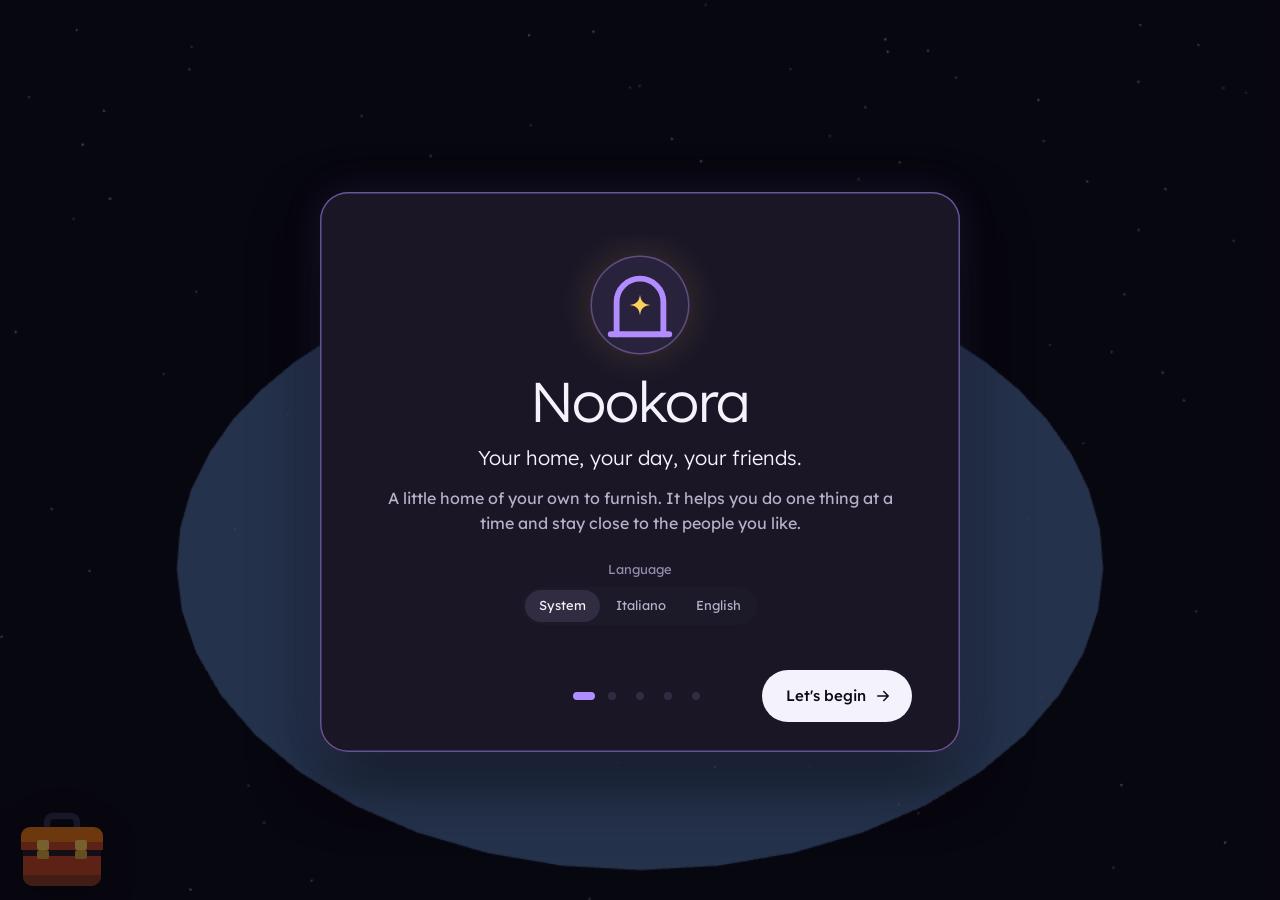
==== commit 6463ee2d: "Nookora" ====
--- a/index.html
+++ b/index.html
@@ -25,6 +25,7 @@
 
 
 
+
 </head>
 <body>
 <div id="app"><noscript>Nookora ha bisogno di JavaScript.</noscript></div>
--- a/nookora.css
+++ b/nookora.css
@@ -1 +1 @@
-@font-face{font-family:Lexend;font-weight:300;font-display:swap;src:url(caratteri/lexend-latin-300-normal.woff2) format("woff2");unicode-range:U+0000-00FF,U+0131,U+0152-0153,U+02BB-02BC,U+02C6,U+02DA,U+02DC,U+2000-206F,U+20AC,U+2122,U+2191,U+2193,U+2212,U+2215}@font-face{font-family:Lexend;font-weight:300;font-display:swap;src:url(caratteri/lexend-latin-ext-300-normal.woff2) format("woff2");unicode-range:U+0100-024F,U+1E00-1EFF,U+2020,U+20A0-20AB,U+20AD-20CF,U+2113,U+2C60-2C7F,U+A720-A7FF}@font-face{font-family:Lexend;font-weight:400;font-display:swap;src:url(caratteri/lexend-latin-400-normal.woff2) format("woff2");unicode-range:U+0000-00FF,U+0131,U+0152-0153,U+02BB-02BC,U+02C6,U+02DA,U+02DC,U+2000-206F,U+20AC,U+2122,U+2191,U+2193,U+2212,U+2215}@font-face{font-family:Lexend;font-weight:400;font-display:swap;src:url(caratteri/lexend-latin-ext-400-normal.woff2) format("woff2");unicode-range:U+0100-024F,U+1E00-1EFF,U+2020,U+20A0-20AB,U+20AD-20CF,U+2113,U+2C60-2C7F,U+A720-A7FF}@font-face{font-family:Lexend;font-weight:500;font-display:swap;src:url(caratteri/lexend-latin-500-normal.woff2) format("woff2");unicode-range:U+0000-00FF,U+0131,U+0152-0153,U+02BB-02BC,U+02C6,U+02DA,U+02DC,U+2000-206F,U+20AC,U+2122,U+2191,U+2193,U+2212,U+2215}@font-face{font-family:Lexend;font-weight:500;font-display:swap;src:url(caratteri/lexend-latin-ext-500-normal.woff2) format("woff2");unicode-range:U+0100-024F,U+1E00-1EFF,U+2020,U+20A0-20AB,U+20AD-20CF,U+2113,U+2C60-2C7F,U+A720-A7FF}@font-face{font-family:DM Mono;font-weight:400;font-display:swap;src:url(caratteri/dm-mono-latin-400-normal.woff2) format("woff2");unicode-range:U+0000-00FF,U+2000-206F}@font-face{font-family:DM Mono;font-weight:400;font-display:swap;src:url(caratteri/dm-mono-latin-ext-400-normal.woff2) format("woff2");unicode-range:U+0100-024F}:root{--notte: #07060c;--superficie: #13111c;--rialzo: #1c1928;--attivo: #272336;--sopra: #312c42;--linea: #221f2e;--controllo: #3a3550;--testo: #f4f2fa;--chiaro: #d5d0e3;--tenue: #b7b0c9;--fioco: #958ead;--inchiostro: #0c0a13;--pannello: var(--superficie);--riga: var(--rialzo);--campo: var(--rialzo);--bordo: var(--linea);--lavoro: #5ee1ff;--studio: #ffcf5c;--corpo: #6df5a8;--casa: #ff8a3d;--sera: #6f8fff;--svago: #ff7ac6;--tinta: #b08cff;--accento: #ffb48f;--lucciola: #ffd2b8;--stelle: #ffcf5c;--pericolo: #ff8fa3;--font: Lexend, "Segoe UI", system-ui, sans-serif;--mono: "DM Mono", ui-monospace, monospace;--c-oggi: #ffcf5c;--c-abitudini: #6df5a8;--c-progetti: #5ee1ff;--c-chat: #ff7ac6;--c-tu: #b08cff;--c-mattino: #ffb48f;--largo: 400px;--margine: 16px;--lato-barra: 500px;--curva: cubic-bezier(.2, .8, .2, 1);--molla: cubic-bezier(.34, 1.56, .64, 1);--via: cubic-bezier(.4, 0, 1, 1);--morbido: cubic-bezier(.22, 1, .36, 1);color-scheme:dark}*{box-sizing:border-box}html,body{margin:0;height:100%}body{background:linear-gradient(to bottom,#05040b,#0b0918 45%,#100c22 75%,#08070f) fixed var(--notte);color:var(--testo);font:400 14px/1.45 var(--font);overflow:hidden;-webkit-font-smoothing:antialiased;user-select:none;-webkit-user-select:none;touch-action:manipulation}input,textarea,[contenteditable]{user-select:text;-webkit-user-select:text}button,input,textarea,select{font:inherit;color:inherit}button{cursor:pointer}:focus-visible{outline:3px solid var(--c, var(--testo));outline-offset:3px;animation:respiraFuoco 1.6s ease-in-out infinite}@keyframes respiraFuoco{50%{outline-offset:5px;outline-color:color-mix(in srgb,var(--c, #ffffff) 55%,transparent)}}.mono{font-family:var(--mono);font-variant-numeric:tabular-nums}.nascosto{display:none!important}.sr{position:absolute;width:1px;height:1px;overflow:hidden;clip:rect(0 0 0 0);white-space:nowrap}[hidden]{display:none!important}#cielo{position:fixed;inset:0;pointer-events:none}#cielo svg{width:100%;height:100%}#scena{position:fixed;inset:0;overflow:hidden;touch-action:none;cursor:default}#scena.trascina{cursor:grabbing}.tela3d{position:absolute;inset:0;width:100%;height:100%;display:block}#scena.sull-isola>:not(.tela-isola),#scena:not(.sull-isola)>.tela-isola{display:none}#scena{transition:opacity .22s ease}#scena.buio{opacity:0}.mondo{position:absolute;left:0;top:0;transform-origin:0 0;will-change:transform}.mondo.liscio{transition:transform .5s var(--curva)}.mondo>svg{display:block;overflow:visible}.stanza-svg g[data-m]{cursor:default}.stanza-svg g[data-m].attivo{cursor:pointer}.stanza-svg g[data-m].attivo:hover{filter:brightness(1.18)}.stanza-svg g.sobbalza{animation:sobbalza .45s var(--curva)}@keyframes sobbalza{0%,to{transform:translateY(0)}35%{transform:translateY(-6px)}}.stanza-svg .scelto{filter:drop-shadow(0 0 6px rgba(255,255,255,.7))}.stanza-svg .fantasma{opacity:.78;pointer-events:none}.stanza-svg .fantasma.no{opacity:.45}.stanza-svg .entita{pointer-events:none}.stanza-svg .entita.tocca,.stanza-svg .lucciola{pointer-events:auto;cursor:pointer}.stanza-svg .meta{pointer-events:none}.alone-stanza{position:absolute;border-radius:50%;background:radial-gradient(closest-side,#b08cff24,#b08cff00);pointer-events:none}.tondo{width:40px;height:40px;border-radius:50%;border:none;background:var(--rialzo);color:var(--testo);display:inline-grid;place-items:center;flex:none;position:relative;transition:background .15s,transform .1s}.tondo:hover{background:var(--attivo)}.tondo:active{transform:scale(.94)}.tondo.piccolo{width:36px;height:36px}.tondo.grande{width:56px;height:56px}.tondo.vuoto{background:transparent;color:var(--tenue)}.tondo.vuoto:hover{background:var(--rialzo);color:var(--testo)}.tondo.acceso,.tondo.pieno{background:var(--testo);color:var(--inchiostro)}.tondo .punto{position:absolute;right:6px;top:6px;width:7px;height:7px;border-radius:50%;background:var(--lucciola)}.tondo:disabled{opacity:.4;pointer-events:none}.pieno{height:44px;border-radius:999px;border:none;background:var(--testo);color:var(--inchiostro);font-weight:500;font-size:15px;display:flex;align-items:center;justify-content:center;gap:8px;padding:0 20px;flex:none;transition:filter .15s,transform .1s}.pieno:hover{filter:brightness(.92)}.pieno:active{transform:scale(.98)}.pieno:disabled{background:var(--rialzo);color:var(--fioco);pointer-events:none}.pieno.largo{width:100%}.pieno.basso{height:36px;font-size:14px;padding:0 16px}.pieno.tenue{background:var(--rialzo);color:var(--testo);font-weight:400}.pieno.tenue:hover{background:var(--attivo);filter:none}.tondo.pieno{padding:0;display:inline-grid;height:40px}.tondo.piccolo.pieno{width:36px;height:36px}.chip{min-height:32px;padding:5px 13px;border-radius:999px;border:none;background:var(--rialzo);color:var(--chiaro);font-size:13px;display:inline-flex;align-items:center;gap:7px;text-align:left;transition:background .15s,color .15s;white-space:nowrap}.chip:hover{background:var(--attivo);color:var(--testo)}.chip.si{background:var(--testo);color:var(--inchiostro)}.chip .ora,.chip .mono{font-family:var(--mono);font-size:12px}.puntino{width:8px;height:8px;border-radius:50%;flex:none;display:inline-block}.linguette,.segmenti{display:flex;gap:2px;padding:3px;border-radius:999px;background:var(--rialzo);flex:none}.linguette button,.segmenti button{flex:1;height:32px;border-radius:999px;border:none;background:transparent;color:var(--tenue);font-size:13px;display:inline-flex;align-items:center;justify-content:center;gap:7px;padding:0 14px;white-space:nowrap}.linguette button:hover,.segmenti button:hover{color:var(--testo)}.linguette button[aria-selected=true],.segmenti button[aria-pressed=true]{background:var(--sopra);color:var(--testo)}.barra{position:fixed;inset:0 0 auto;height:0;z-index:20}.isola,.in-corso{background:color-mix(in srgb,var(--superficie) 94%,transparent);box-shadow:0 8px 24px #00000059}.isola{position:fixed;top:calc(var(--margine) + env(safe-area-inset-top,0px));height:52px;display:flex;align-items:center;gap:2px;padding:0 6px;border-radius:999px;z-index:21}.isola.sinistra{left:calc(var(--margine) + env(safe-area-inset-left,0px))}.isola.destra{right:calc(var(--margine) + env(safe-area-inset-right,0px));padding:0 6px;gap:4px}.marchio{width:40px;height:40px;display:grid;place-items:center;border:none;background:transparent;border-radius:999px;padding:0;flex:none;transition:background .15s,transform .1s}.marchio:hover{background:var(--rialzo)}.marchio:active{transform:scale(.92)}.schede{display:flex;align-items:center;gap:2px;padding-left:8px;margin-left:4px;border-left:1px solid var(--linea)}.sezione{height:40px;padding:0 14px 0 11px;border-radius:999px;border:none;background:transparent;color:var(--tenue);font-size:14px;display:inline-flex;align-items:center;gap:8px;position:relative;white-space:nowrap;transition:background .2s,color .2s,box-shadow .2s,transform .1s}.sezione .ic{display:grid;place-items:center;color:var(--c);transition:background .2s}.sezione:hover{color:var(--testo);background:var(--rialzo)}.sezione:active{transform:scale(.95)}.sezione[aria-pressed=true]{color:var(--testo);background:color-mix(in srgb,var(--c) 18%,var(--superficie));box-shadow:inset 0 0 0 1.5px color-mix(in srgb,var(--c) 55%,transparent)}.sezione .punto{width:7px;height:7px;border-radius:50%;background:var(--lucciola)}.sezione.sobbalza .ic{animation:sobbalzaIcona .5s var(--molla)}@keyframes sobbalzaIcona{45%{transform:scale(1.35)}}.amici{height:40px;display:inline-flex;align-items:center;gap:8px;padding:0 12px 0 8px;border-radius:999px;border:none;background:transparent;color:var(--tenue);font-size:13px;position:relative;white-space:nowrap;transition:background .2s,box-shadow .2s,color .2s,transform .1s}.amici:hover{background:var(--rialzo);color:var(--testo)}.amici:active{transform:scale(.95)}.amici[aria-pressed=true]{color:var(--testo);background:color-mix(in srgb,var(--c) 18%,var(--superficie));box-shadow:inset 0 0 0 1.5px color-mix(in srgb,var(--c) 55%,transparent)}.amici .ic{display:grid;color:var(--c);padding-left:2px}.amici .facce{display:flex;align-items:center}.amici .facce>span{display:grid;border-radius:50%;box-shadow:0 0 0 2px var(--superficie)}.amici .facce>span+span{margin-left:-9px}.amici .conta{min-width:18px;height:18px;border-radius:999px;background:var(--c-chat);color:var(--inchiostro);font:500 11px/18px var(--mono);text-align:center;padding:0 5px}.barra .tu{width:40px;height:40px;border-radius:50%;border:none;padding:0;background:transparent;display:grid;place-items:center;transition:box-shadow .2s,transform .1s,background .15s}.barra .tu:hover{background:var(--rialzo)}.barra .tu:active{transform:scale(.94)}.barra .tu[aria-pressed=true]{box-shadow:0 0 0 2px var(--superficie),0 0 0 3.5px var(--c)}.tasca{display:none}.in-corso{position:fixed;top:calc(var(--margine) + env(safe-area-inset-top,0px));left:50%;translate:-50% 0;height:52px;max-width:min(380px,calc(100vw - 2 * var(--lato-barra)));display:flex;align-items:center;gap:10px;padding:0 18px 0 14px;border-radius:999px;border:none;color:var(--testo);z-index:21;box-shadow:inset 0 0 0 1.5px color-mix(in srgb,var(--c) 50%,transparent),0 8px 24px #00000059;animation:cresceChip .42s var(--molla) both;transition:transform .1s}.in-corso:active{transform:scale(.97)}.in-corso .ic{display:grid;color:var(--c);flex:none}.in-corso .testo{font-size:14px;min-width:0;white-space:nowrap;overflow:hidden;text-overflow:ellipsis}.in-corso .quanto{font:13px var(--mono);color:var(--tenue);flex:none}@keyframes cresceChip{0%{transform:scale(.8);opacity:0}}@media (max-width: 1180px){.sezione .parola,.amici .quanti{display:none}.sezione{padding:0 11px}:root{--lato-barra: 270px}}.carta{position:fixed;z-index:15;top:calc(var(--margine) + 66px + env(safe-area-inset-top,0px));bottom:calc(var(--margine) + env(safe-area-inset-bottom,0px));width:min(var(--w, 440px),calc(100vw - 2 * var(--margine)));--sfondo-carta: color-mix(in srgb, var(--c) 6%, #100e18);background:var(--sfondo-carta);border-radius:28px;padding:22px;display:flex;flex-direction:column;gap:16px;visibility:hidden;box-shadow:inset 0 0 0 1.5px color-mix(in srgb,var(--c) 50%,transparent),inset 0 1px #ffffff0d,0 0 34px color-mix(in srgb,var(--c) 10%,transparent),0 28px 64px #0000008c}.carta.aperta,.carta.esce{visibility:visible}.carta.esce{pointer-events:none;z-index:14}.carta:where(.lato-sx){left:calc(var(--margine) + env(safe-area-inset-left,0px))}.carta:where(.lato-dx,.lato-amici){right:calc(var(--margine) + env(safe-area-inset-right,0px))}.carta:where(.lato-amici){transform-origin:top right;border-radius:32px}.carta:where(.bassa){bottom:auto;max-height:calc(100% - var(--margine) * 2 - 66px - env(safe-area-inset-top,0px) - env(safe-area-inset-bottom,0px))}.carta:where(.lato-giu){left:50%;translate:-50% 0;top:auto;bottom:calc(var(--margine) + env(safe-area-inset-bottom,0px))}.carta:where(.lato-centro){left:50%;top:50%;translate:-50% -50%;bottom:auto}.carta.entra.lato-sx{animation:cartaSx .56s var(--molla) both}.carta.entra.lato-dx{animation:cartaDx .56s var(--molla) both}.carta.entra.lato-giu{animation:cartaGiu .56s var(--molla) both}.carta.entra.lato-amici{animation:cartaAmici .5s var(--molla) both}.carta.entra.lato-centro{animation:cartaCentro .5s var(--molla) both}.carta.esce.lato-sx{animation:esceSx .2s var(--via) forwards}.carta.esce.lato-dx{animation:esceDx .2s var(--via) forwards}.carta.esce.lato-giu{animation:esceGiu .2s var(--via) forwards}.carta.esce.lato-amici{animation:esceAmici .2s var(--via) forwards}.carta.esce.lato-centro{animation:esceCentro .2s var(--via) forwards}@keyframes cartaSx{0%{transform:translate(calc(-100% - 40px))}}@keyframes cartaDx{0%{transform:translate(calc(100% + 40px))}}@keyframes cartaGiu{0%{transform:translateY(calc(100% + 40px))}}@keyframes cartaAmici{0%{transform:translate(28px,-36px) scale(.84);opacity:0}}@keyframes cartaCentro{0%{transform:scale(.86);opacity:0}}@keyframes esceSx{to{transform:translate(calc(-100% - 40px))}}@keyframes esceDx{to{transform:translate(calc(100% + 40px))}}@keyframes esceGiu{to{transform:translateY(calc(100% + 40px))}}@keyframes esceAmici{to{transform:translate(28px,-36px) scale(.84);opacity:0}}@keyframes esceCentro{to{transform:scale(.9);opacity:0}}.carta.arriva>.testata,.carta.arriva>.linguette,.carta.arriva .corpo>*,.carta.arriva>.fondo,.carta.arriva .cade{animation:sale .42s var(--morbido) both}.carta.arriva>.testata{animation-delay:.14s}.carta.arriva>.linguette{animation-delay:.18s}.carta.arriva .corpo>:nth-child(1){animation-delay:.2s}.carta.arriva .corpo>:nth-child(2){animation-delay:.24s}.carta.arriva .corpo>:nth-child(3){animation-delay:.28s}.carta.arriva .corpo>:nth-child(4){animation-delay:.32s}.carta.arriva .corpo>:nth-child(5){animation-delay:.36s}.carta.arriva .corpo>:nth-child(6){animation-delay:.4s}.carta.arriva .corpo>:nth-child(7){animation-delay:.44s}.carta.arriva .corpo>:nth-child(n+8){animation-delay:.48s}.carta.arriva .cade{animation-delay:calc(.24s + min(var(--i, 0),8)*40ms)}.carta.arriva>.fondo{animation-delay:.4s}@keyframes sale{0%{transform:translateY(12px);opacity:0}}.carta>.testata{display:flex;align-items:center;gap:12px;min-height:40px;flex:none}.carta h1{margin:0;flex:1;font-size:22px;font-weight:500;letter-spacing:-.005em;min-width:0;overflow:hidden;text-overflow:ellipsis;white-space:nowrap}.carta>.testata .segmenti{flex:none}.carta .corpo{flex:1;min-height:0;overflow-y:auto;display:flex;flex-direction:column;gap:6px;margin:0 -10px;padding:0 10px 4px;scrollbar-width:thin;scrollbar-color:var(--controllo) transparent}.carta .corpo>*{flex-shrink:0}.carta>.fondo{flex:none;display:flex;flex-direction:column;gap:8px}.carta .maniglia{display:none}.carta .riga,.carta .scheda,.carta .campo,.carta .tessera{background:color-mix(in srgb,var(--c) 4%,var(--rialzo))}.carta button.riga:hover,.carta .tessera:hover{background:color-mix(in srgb,var(--c) 6%,var(--attivo))}.distintivo{width:36px;height:36px;border-radius:50%;background:color-mix(in srgb,var(--c) 20%,var(--superficie));color:var(--c);display:grid;place-items:center;flex:none}.respira{position:relative}.respira:after{content:"";position:absolute;inset:-6px;border-radius:calc(var(--r, 14px) + 6px);border:3px solid var(--c);animation:respira 1.6s ease-in-out infinite;pointer-events:none}@keyframes respira{0%,to{opacity:.45;transform:scale(.99)}50%{opacity:1;transform:scale(1.025)}}.quadretto{--q: 42px;--r: calc(var(--q) * .3);width:var(--q);height:var(--q);border-radius:var(--r);border:none;padding:0;display:grid;place-items:center;background:#17151f;color:var(--inchiostro);position:relative;flex:none;transition:background .15s}.quadretto.si{background:var(--c)}.quadretto.no{background:transparent;box-shadow:inset 0 0 0 1.5px var(--sopra)}.quadretto.oggi{background:color-mix(in srgb,var(--c) 8%,transparent);box-shadow:none;border:2px dashed color-mix(in srgb,var(--c) 65%,transparent)}.quadretto.oggi.si{border:none;background:var(--c)}button.quadretto:hover{filter:brightness(1.12)}button.quadretto:active{transform:scale(.92)}.quadretto.timbra{animation:timbro .42s var(--molla)}@keyframes timbro{0%{transform:scale(.3)}60%{transform:scale(1.18)}}.scoppio{position:absolute;left:50%;top:50%;width:0;height:0;pointer-events:none}.scoppio i{position:absolute;left:-3px;top:-3px;width:6px;height:6px;border-radius:50%;background:var(--c);animation:scoppio .52s var(--morbido) both}@keyframes scoppio{0%{transform:rotate(var(--g)) translateY(0);opacity:0}15%{opacity:1}to{transform:rotate(var(--g)) translateY(-26px);opacity:0}}.stella-vola{position:fixed;z-index:60;left:0;top:0;pointer-events:none;display:grid}.campo .invio{font:11px var(--mono);color:var(--fioco);padding:4px 8px;border-radius:8px;background:var(--attivo);flex:none;margin-right:4px}.etichetta{font-size:12px;color:var(--fioco);padding:10px 4px 2px;display:flex;align-items:center;gap:8px}.etichetta:first-child{padding-top:0}.nota{margin:4px 4px 0;font-size:13px;line-height:1.5;color:var(--fioco)}.riga{display:flex;align-items:center;gap:12px;min-height:48px;padding:6px 8px 6px 12px;border-radius:14px;background:var(--rialzo);border:none;width:100%;text-align:left;color:var(--testo);font-size:14px}button.riga:hover{background:var(--attivo)}.riga .testo{flex:1;min-width:0}.riga .testo small{display:block;font-size:12px;color:var(--tenue);white-space:nowrap;overflow:hidden;text-overflow:ellipsis}.riga.lunga{padding-top:10px;padding-bottom:10px}.riga.lunga .testo small{white-space:normal;line-height:1.4;margin-top:2px}.riga.fatta{color:var(--fioco)}.riga.fatta .testo{text-decoration:line-through;text-decoration-color:#b7b0c973}.riga .ora{font-family:var(--mono);font-size:12px;color:var(--chiaro);width:44px;flex:none}.riga .dopo{font-family:var(--mono);font-size:12px;color:var(--fioco);flex:none}.riga:disabled{cursor:default;opacity:.7}.scheda{background:var(--rialzo);border-radius:16px;padding:14px;display:flex;flex-direction:column;gap:12px}.scheda.accesa{box-shadow:inset 0 0 0 1px var(--controllo)}.campo{display:flex;align-items:center;gap:8px;background:var(--rialzo);border-radius:999px;padding:4px 4px 4px 16px;flex:none}.campo:focus-within{box-shadow:inset 0 0 0 1px var(--controllo)}.campo input,.campo select{flex:1;min-width:0;background:transparent;border:none;outline:none;color:var(--testo);font-size:15px;height:36px}.campo input::placeholder,textarea::placeholder{color:var(--fioco)}textarea.area{width:100%;min-height:120px;resize:vertical;background:var(--rialzo);border:none;border-radius:14px;padding:12px 14px;color:var(--testo);line-height:1.5;outline:none}textarea.area:focus{box-shadow:inset 0 0 0 1px var(--controllo)}.spunta{width:24px;height:24px;border-radius:50%;border:none;flex:none;display:grid;place-items:center;background:transparent;box-shadow:inset 0 0 0 1.5px var(--c, var(--controllo));color:var(--inchiostro);padding:0}.spunta:hover{box-shadow:inset 0 0 0 1.5px var(--c, var(--tenue))}.spunta.si{background:var(--c, var(--corpo));box-shadow:none}.griglia{display:grid;grid-template-columns:repeat(2,minmax(0,1fr));gap:6px;align-content:start}.griglia.tre{grid-template-columns:repeat(3,minmax(0,1fr))}.tessera{background:var(--rialzo);border-radius:16px;padding:10px 12px 12px;display:flex;flex-direction:column;gap:4px;border:none;text-align:left;color:var(--testo);font-size:13px;position:relative}.tessera:hover{background:var(--attivo)}.tessera.si{background:var(--attivo);box-shadow:inset 0 0 0 1.5px var(--testo)}.tessera .figura{height:88px;display:flex;align-items:center;justify-content:center;overflow:hidden;flex:none}.tessera .figura svg,.tessera .figura img{height:100%;width:100%;object-fit:contain;display:block}.tessera .prezzo{font-family:var(--mono);font-size:12px;color:var(--stelle);display:inline-flex;align-items:center;gap:5px}.tessera .quanti{position:absolute;right:8px;top:8px;font-family:var(--mono);font-size:11px;color:var(--testo);background:var(--sopra);border-radius:999px;padding:1px 7px}.tessera.spenta{opacity:.6}.colori{display:flex;gap:8px;flex-wrap:wrap}.colori button{width:30px;height:30px;border-radius:50%;border:none;background:var(--c)}.colori button.si{box-shadow:0 0 0 2px var(--superficie),0 0 0 4px var(--testo)}.barra-avanzo{height:6px;border-radius:3px;background:var(--attivo);overflow:hidden;flex:none}.barra-avanzo>i{display:block;height:100%;border-radius:3px;background:var(--c, var(--testo));transition:width .4s var(--curva)}.fila{display:flex;flex-wrap:wrap;gap:6px;align-items:center}.bolla{position:absolute;z-index:11;transform:translate(-50%,-100%);width:max-content;max-width:240px;padding:8px 13px;border-radius:16px;background:#f4f2fa;color:var(--inchiostro);font-size:13px;line-height:1.35;pointer-events:none;animation:entraBolla .3s var(--curva)}.bolla.altri{display:flex;gap:8px;align-items:center}@keyframes entraBolla{0%{opacity:0;transform:translate(-50%,calc(-100% + 8px))}to{opacity:1;transform:translate(-50%,-100%)}}.avvisi{position:fixed;right:var(--margine);top:calc(var(--margine) + 56px);z-index:30;display:flex;flex-direction:column;gap:6px;align-items:flex-end;pointer-events:none}.avviso{pointer-events:auto;display:flex;align-items:center;gap:10px;max-width:380px;padding:8px 8px 8px 14px;border-radius:16px;background:var(--rialzo);box-shadow:0 12px 32px #00000073;animation:entra .3s var(--curva);font-size:14px}.avviso .testo{flex:1;min-width:0}.avviso .tondo.piccolo{width:30px;height:30px;background:transparent;color:var(--tenue)}.avviso .pieno.basso{height:32px}@keyframes entra{0%{opacity:0;transform:translateY(6px)}to{opacity:1}}.velo{position:fixed;inset:0;z-index:40;display:flex;flex-direction:column;background:#07060cf5!important;opacity:0;transition:opacity .3s;overflow-y:auto}.velo.aperto{opacity:1}.velo>*{flex-shrink:0!important}.velo .testata{display:flex;align-items:center;justify-content:space-between;gap:16px;padding:18px 32px;flex-wrap:wrap}.velo h1{margin:0;font-size:28px;font-weight:400;letter-spacing:-.01em}.vetrino{background:var(--superficie);border-radius:20px;padding:18px;display:flex;flex-direction:column;gap:14px}.benvenuto{position:fixed;inset:0;z-index:50;display:grid;place-items:center;background:#07060cd1}.benvenuto .carta{width:min(440px,calc(100vw - 32px));background:var(--superficie);border-radius:24px;padding:26px;display:flex;flex-direction:column;gap:16px;align-items:center;text-align:center;box-shadow:0 20px 60px #00000080}.insieme{position:fixed;left:50%;bottom:calc(var(--margine) + 64px);transform:translate(-50%);z-index:12;display:flex;align-items:center;gap:8px;padding:5px;border-radius:999px;background:var(--superficie);width:min(600px,calc(100vw - 32px));animation:entra .3s var(--curva)}.insieme .facce{display:flex;align-items:center;padding-left:4px;flex:none}.insieme .facce>span{display:grid}.insieme .facce>span+span:not(.chi){margin-left:-10px}.insieme .chi{font-size:13px;color:var(--chiaro);margin-left:10px;white-space:nowrap;max-width:160px;overflow:hidden;text-overflow:ellipsis}.insieme .campo{flex:1;min-width:0;padding:2px 3px 2px 14px}.insieme .campo input{height:34px;font-size:14px}.cuore-vola{position:absolute;z-index:11;pointer-events:none;transform:translate(-50%,-100%);animation:cuoreSale 1.7s ease-out forwards}@keyframes cuoreSale{0%{opacity:0;transform:translate(-50%,-60%) scale(.6)}20%{opacity:1;transform:translate(-50%,-100%) scale(1.1)}to{opacity:0;transform:translate(-50%,-260%) scale(1)}}@keyframes vola{0%{transform:translate(-6px,5px)}to{transform:translate(7px,-7px)}}.saltella{animation:saltella 2.8s ease-in-out infinite}@keyframes saltella{0%,to{transform:translateY(0)}50%{transform:translateY(-3px)}}@keyframes brilla{0%,to{opacity:.35}50%{opacity:1}}#cielo .brilla{animation:brilla 3.4s ease-in-out infinite}@media (prefers-reduced-motion: reduce){*,*:before,*:after{animation-duration:.001ms!important;animation-iteration-count:1!important;transition-duration:.001ms!important}}.calmo *,.calmo *:before,.calmo *:after{animation-duration:.001ms!important;animation-iteration-count:1!important;transition-duration:.001ms!important}@media (max-width: 760px){:root{--margine: 10px;--tasca: calc(76px + env(safe-area-inset-bottom, 0px)) }.isola.sinistra .schede{display:none}.isola{height:48px;padding:0 4px}.in-corso{height:48px;left:calc(var(--margine) + 56px);translate:none;max-width:none;padding:0 14px 0 12px;gap:8px}.in-corso .testo{display:none}.tasca{position:fixed;left:0;right:0;bottom:0;z-index:21;display:flex;justify-content:space-around;align-items:flex-start;height:var(--tasca);padding:8px 8px env(safe-area-inset-bottom,0px);background:color-mix(in srgb,var(--superficie) 97%,transparent);border-top:1px solid var(--rialzo)}.tasca .sezione{flex:1;max-width:90px;height:auto;flex-direction:column;gap:4px;padding:0;font-size:11px;background:transparent!important;box-shadow:none!important}.tasca .sezione .parola{display:block}.tasca .sezione .ic{width:58px;height:32px;border-radius:999px}.tasca .sezione[aria-pressed=true] .ic{background:color-mix(in srgb,var(--c) 22%,var(--superficie))}.tasca .sezione .punto{position:absolute;top:0;right:calc(50% - 28px)}.carta{left:8px;right:8px;width:auto;translate:none;top:auto;bottom:calc(var(--tasca) + 8px);height:min(76vh,640px);max-height:calc(100% - var(--tasca) - 74px - env(safe-area-inset-top,0px));padding:22px 16px 16px;border-radius:28px;transform-origin:bottom center}.carta:where(.lato-amici){height:calc(100% - var(--tasca) - 74px - env(safe-area-inset-top,0px))}.carta:where(.bassa){height:auto}.carta.entra{animation-name:cartaGiu!important;animation-duration:.5s}.carta.esce{animation-name:esceGiu!important}.carta .maniglia{display:block;position:absolute;top:2px;left:50%;translate:-50% 0;width:64px;height:20px;border:none;padding:0;background:transparent}.carta .maniglia:before{content:"";display:block;width:36px;height:4px;border-radius:2px;background:var(--controllo);margin:auto}.carta h1{font-size:20px}.avvisi{left:var(--margine);right:var(--margine);align-items:stretch;top:calc(64px + env(safe-area-inset-top,0px))}.velo .testata{padding:14px 16px}.velo h1{font-size:24px}.insieme{bottom:calc(124px + env(safe-area-inset-bottom,0px));width:calc(100vw - 16px)}.insieme .chi{display:none}body:has(.carta.aperta) .bolla{display:none}}.sottovoce{height:32px;padding:0 10px;border-radius:999px;border:none;background:transparent;color:var(--tenue);font:400 13px var(--font);display:inline-flex;align-items:center;gap:6px;flex:none;white-space:nowrap;transition:background .15s,color .15s}.sottovoce:hover{background:var(--rialzo);color:var(--testo)}.sottovoce:active{transform:scale(.97)}.sottovoce>span[class=""],.sottovoce>span:not([class]){display:grid}.sottovoce.mono{font-family:var(--mono);font-size:12px}.icona-quieta{width:44px;height:44px;border-radius:50%;border:none;padding:0;background:transparent;color:var(--fioco);display:grid;place-items:center;flex:none;transition:background .15s,color .15s,transform .1s}.icona-quieta:hover{background:color-mix(in srgb,var(--superficie) 90%,transparent);color:var(--testo)}.icona-quieta:active{transform:scale(.94)}.icona-quieta:disabled{opacity:.3;pointer-events:none}.icona-quieta.acceso,.icona-quieta[aria-expanded=true]{color:var(--c-oggi)}@media (pointer: coarse){.sottovoce{min-height:40px}}.carta .linguette .giornata-conta{font:11px var(--mono);color:var(--fioco)}.carta .linguette button[aria-selected=true] .giornata-conta{color:var(--tenue)}.oggi-giorno{display:flex;align-items:flex-end;gap:12px;margin-top:4px}.oggi-giorno .quando{flex:1;min-width:0;display:flex;flex-direction:column;gap:2px}.oggi-giorno .giorno-settimana{font-size:14px;color:var(--tenue)}.oggi-giorno .data{font-size:32px;font-weight:300;letter-spacing:-.01em;line-height:1.1;white-space:nowrap;overflow:hidden;text-overflow:ellipsis}.oggi-giorno .quante{display:flex;flex-direction:column;align-items:flex-end;gap:6px;flex:none;padding-bottom:3px}.oggi-giorno .numeri{font:13px var(--mono);color:var(--tenue);white-space:nowrap}.oggi-giorno .numeri b{font-weight:400;font-size:20px;color:var(--testo)}.oggi-giorno .puntini{display:flex;gap:4px}.oggi-giorno .puntini i{width:7px;height:7px;border-radius:50%;background:var(--attivo);transition:background .3s}.oggi-giorno .puntini i.si{background:var(--c)}.oggi-giorno .barra-avanzo{width:96px;height:5px}.oggi-linea{--binario: #2a2638;list-style:none;margin:12px 0 0;padding:0;display:flex;flex-direction:column}.oggi-linea>li{position:relative;display:grid;grid-template-columns:48px 28px minmax(0,1fr);column-gap:10px;align-items:center;min-height:46px}.oggi-linea>li:before{content:"";position:absolute;left:71px;top:0;bottom:0;width:2px;background:var(--binario)}.oggi-linea>li.fatta:before{background:color-mix(in srgb,var(--c) 55%,transparent)}.oggi-linea>li:first-child:before{top:23px}.oggi-linea>li:last-child:before{bottom:auto;height:23px}.oggi-linea>li.adesso:first-child:before{top:50%}.oggi-linea>li.adesso:last-child:before{height:50%}.oggi-linea>li:only-child:before{display:none}.oggi-linea>li.appena{animation:sale .42s var(--morbido) both}.oggi-linea .ora{grid-row:1;font:12px var(--mono);font-variant-numeric:tabular-nums;color:var(--tenue);white-space:nowrap}.oggi-linea .fatta .ora,.oggi-linea .saltata .ora{color:var(--fioco)}.oggi-linea .con-ora .ora{color:var(--c)}.oggi-linea .adesso .ora{color:var(--testo)}.oggi-linea .nodo{grid-column:2;grid-row:1;align-self:stretch;position:relative;z-index:1;width:44px;min-height:46px;margin:0 -8px;padding:0;border:none;background:transparent;display:grid;place-items:center;color:inherit}.oggi-linea .pallino{display:grid;place-items:center;border-radius:50%;position:relative;flex:none;transition:transform .2s var(--molla),background .15s,color .15s}.oggi-linea .pallino svg{display:block}.oggi-linea .dopo .pallino{width:18px;height:18px;background:var(--superficie);box-shadow:inset 0 0 0 2px color-mix(in srgb,var(--c) 85%,transparent);color:transparent}.oggi-linea .dopo .nodo:hover .pallino{transform:scale(1.18);background:color-mix(in srgb,var(--c) 22%,var(--superficie));color:var(--c)}.oggi-linea .nodo:active .pallino{transform:scale(.88)}.oggi-linea .fatta .pallino{width:22px;height:22px;background:var(--c);color:var(--inchiostro)}.oggi-linea .adesso .pallino{width:28px;height:28px;background:color-mix(in srgb,var(--c) 25%,var(--superficie));box-shadow:inset 0 0 0 2px var(--c);color:var(--c)}.oggi-linea .adesso .pallino:after{content:"";position:absolute;inset:-5px;border-radius:50%;border:2px solid var(--c);animation:respira 1.6s ease-in-out infinite;pointer-events:none}.oggi-linea .adesso .nodo:hover .pallino{transform:scale(1.08)}.oggi-linea .saltata .pallino{width:18px;height:18px;background:var(--superficie);box-shadow:inset 0 0 0 1.5px var(--fioco)}.oggi-linea .raccolte .pallino{width:22px;height:22px;background:var(--attivo);color:var(--tenue);font:10px var(--mono)}.oggi-linea .pallino.timbra{animation:timbro .42s var(--molla)}.oggi-linea .oggi-voce{grid-column:3;grid-row:1;display:flex;align-items:center;gap:8px;min-width:0;min-height:46px;padding:0;border:none;background:transparent;color:var(--testo);font-size:15px;text-align:left}.oggi-linea .oggi-voce .testo{min-width:0;white-space:nowrap;overflow:hidden;text-overflow:ellipsis;transition:color .15s}.oggi-linea .oggi-voce:hover .testo{color:#fff}.oggi-linea .fatta .oggi-voce,.oggi-linea .saltata .oggi-voce{color:var(--fioco)}.oggi-linea .fatta .oggi-voce:hover .testo{color:var(--tenue)}.oggi-linea .aperta .oggi-voce .testo{white-space:normal;overflow-wrap:anywhere}.oggi-linea .oggi-voce small{font:11px var(--mono);color:var(--fioco);flex:none}.oggi-linea .raccolte .oggi-voce{font-size:13px}.oggi-linea .raccolte .freccia{display:grid;color:var(--fioco)}.oggi-linea .fissa{flex:none;font:11px var(--mono);color:var(--c);padding:2px 8px;border-radius:999px;background:color-mix(in srgb,var(--c) 14%,var(--superficie));white-space:nowrap}.oggi-linea .carta-adesso{grid-column:3;grid-row:1;min-width:0;margin:6px 0;padding:14px 16px;border-radius:18px;background:color-mix(in srgb,var(--c) 10%,var(--superficie));box-shadow:inset 0 0 0 1.5px color-mix(in srgb,var(--c) 40%,transparent);display:flex;flex-direction:column;gap:10px}.oggi-linea .carta-adesso .titolo{display:flex;align-items:center;flex-wrap:wrap;gap:6px 8px;padding:0;border:none;background:transparent;color:var(--testo);font-size:17px;font-weight:500;line-height:1.3;text-align:left}.oggi-linea .carta-adesso .titolo .testo{overflow-wrap:anywhere}.oggi-linea .carta-adesso .titolo .fissa{font-weight:400}.oggi-linea .carta-adesso .meta{display:flex;align-items:center;gap:8px;font-size:13px;color:var(--tenue)}.oggi-linea .carta-adesso .meta i{width:8px;height:8px;border-radius:50%;background:var(--c);flex:none}.oggi-linea .carta-adesso .azione{display:flex;align-items:center;gap:10px}.oggi-linea .carta-adesso .pieno{height:40px;padding:0 20px 0 16px}.oggi-linea .carta-adesso .pieno>span{display:grid}.oggi-linea .rare{grid-column:3;display:flex;flex-wrap:wrap;align-items:center;gap:2px;margin:-4px 0 8px -10px;animation:sale .28s var(--morbido) both}.oggi-linea .carta-adesso .rare{margin:0 0 -4px -10px}.oggi-linea .rare .sottovoce>span{display:grid}.oggi-linea .rare.modifica{flex-direction:column;align-items:stretch;gap:6px;margin-left:0}.oggi-linea .rare.modifica .campo{padding:2px 4px 2px 14px}.oggi-linea .rare.modifica .campo input{height:36px;font-size:14px}.oggi-linea .rare.modifica .scelte{display:flex;flex-wrap:wrap;align-items:center;gap:2px 4px;margin-left:-6px}.oggi-linea .rare.modifica .spazio{flex:1}.oggi-linea .parti{display:flex}.oggi-linea .parte-punto{width:30px;height:30px;border-radius:50%;border:none;padding:0;background:transparent;display:grid;place-items:center}.oggi-linea .parte-punto i{width:12px;height:12px;border-radius:50%;background:var(--c);transition:transform .15s var(--molla),box-shadow .15s}.oggi-linea .parte-punto:hover i{transform:scale(1.2)}.oggi-linea .parte-punto[aria-pressed=true] i{box-shadow:0 0 0 2px var(--sfondo-carta),0 0 0 3.5px var(--c)}.oggi-linea input[type=time]{color-scheme:dark;height:32px;padding:0 10px;border:none;border-radius:999px;background:var(--rialzo);color:var(--testo);font:13px var(--mono)}@media (pointer: coarse){.oggi-linea .parte-punto{width:40px;height:40px}}.oggi-rimandate{margin-top:14px}.oggi-rimandate .etichetta{padding:0 0 4px 96px}.oggi-rimandate ul{list-style:none;margin:0;padding:0;display:flex;flex-direction:column}.oggi-rimandate .oggi-voce{display:grid;grid-template-columns:48px 28px minmax(0,1fr) auto;column-gap:10px;align-items:center;width:100%;min-height:40px;padding:0 6px 0 0;border:none;border-radius:12px;background:transparent;color:var(--tenue);font-size:14px;text-align:left}.oggi-rimandate .oggi-voce:hover{color:var(--testo);background:color-mix(in srgb,var(--c-oggi) 4%,var(--rialzo))}.oggi-rimandate .oggi-voce i{grid-column:2;justify-self:center;width:14px;height:14px;border-radius:50%;border:1.5px dashed color-mix(in srgb,var(--c) 80%,transparent)}.oggi-rimandate .oggi-voce .testo{min-width:0;white-space:nowrap;overflow:hidden;text-overflow:ellipsis}.oggi-rimandate .oggi-voce .piu{display:grid;color:var(--fioco)}.oggi-rimandate .oggi-voce:hover .piu{color:var(--testo)}.carta .oggi-ripianifica{align-self:flex-start;margin:12px 0 6px 86px;height:36px;padding:0 12px 0 10px;border:none;border-radius:999px;background:transparent;color:var(--fioco);font-size:13px;display:inline-flex;align-items:center;gap:8px}.carta .oggi-ripianifica>span{display:grid}.carta .oggi-ripianifica:hover{background:var(--rialzo);color:var(--testo)}.oggi-vuoto,.oggi-finita,.appunti-vuoto{display:flex;flex-direction:column;align-items:center;text-align:center;gap:8px;padding:40px 18px 8px}.oggi-vuoto .segno{display:grid;margin-bottom:6px}.oggi-vuoto .titolo,.oggi-finita .titolo,.appunti-vuoto .titolo{margin:0;font-size:18px;font-weight:400;color:var(--testo)}.oggi-vuoto .nota,.oggi-finita .nota,.appunti-vuoto .nota{margin:0;max-width:300px;text-align:center}.oggi-vuoto .pieno,.oggi-vuoto .pieno.largo{width:auto;margin-top:16px;padding:0 22px 0 18px}.oggi-vuoto .pieno>span{display:grid}.oggi-finita{padding:30px 18px 14px}.oggi-finita .stelle{display:grid;place-items:center;width:52px;height:52px;margin-bottom:4px;border-radius:50%;background:color-mix(in srgb,var(--c-oggi) 12%,var(--superficie));box-shadow:inset 0 0 0 1.5px color-mix(in srgb,var(--c-oggi) 35%,transparent)}.oggi-finita .stelle svg{animation:brilla 3.4s ease-in-out infinite}.carta .oggi-campo{height:48px;padding:0 5px 0 16px;gap:10px}.carta .oggi-campo .ic{display:grid;color:var(--fioco);flex:none}.carta .oggi-campo input{height:46px;font-size:15px}.carta .oggi-campo .invio{margin-right:8px}.carta .oggi-campo:focus-within{box-shadow:inset 0 0 0 1.5px color-mix(in srgb,var(--c) 45%,transparent)}.carta .oggi-campo:focus-within .ic{color:var(--c)}.appunti-lista{list-style:none;margin:8px 0 0;padding:0;display:flex;flex-direction:column}.appunti-lista>li+li{border-top:1px solid var(--linea)}.appunti-lista .appunto-voce{display:flex;align-items:center;gap:12px;width:100%;min-height:48px;padding:6px 4px;border:none;border-radius:12px;background:transparent;color:var(--testo);font-size:15px;text-align:left}.appunti-lista .appunto-voce i{flex:none;width:8px;height:8px;margin:0 4px;border-radius:50%;background:var(--lucciola);box-shadow:0 0 10px color-mix(in srgb,var(--accento) 70%,transparent)}.appunti-lista .appunto-voce .testo{flex:1;min-width:0;overflow-wrap:anywhere;transition:color .15s}.appunti-lista .appunto-voce:hover .testo{color:#fff}.appunti-lista .appunto-voce .quando{flex:none;font:11px var(--mono);color:var(--fioco)}.appunti-lista .rare{display:flex;flex-wrap:wrap;align-items:center;gap:2px;margin:-4px 0 10px 14px;animation:sale .28s var(--morbido) both}.appunti-lista .rare .sottovoce>span{display:grid}.appunti-lista .rare .sottovoce.indietro{width:32px;padding:0;justify-content:center}.appunti-lista .rare .domanda{font-size:12px;color:var(--fioco);padding:0 8px}.appunti-lista .rare .puntino{width:8px;height:8px}.carta .appunti-nota{margin:14px 4px 0}.appunti-vuoto .segno{position:relative;width:90px;height:56px;margin-bottom:6px}.appunti-vuoto .segno i{position:absolute;width:8px;height:8px;border-radius:50%;background:var(--lucciola);box-shadow:0 0 12px var(--accento);left:calc(14px + var(--k) * 28px);top:calc(18px + var(--k) * 9px - var(--k) * var(--k) * 6px);animation:saltella 2.8s ease-in-out infinite;animation-delay:calc(var(--k) * -.9s)}.momento{position:fixed;inset:0;z-index:40;display:flex;flex-direction:column;background:#07060c9e;color:var(--testo);opacity:0;transition:opacity .32s var(--morbido);overflow:hidden}.momento.aperto{opacity:1}body:has(.momento.aperto) :is(.barra,.carta,.vista-comandi,.insieme,.dock,.contesto,.bolla,.avvisi){animation:momentoVia .3s var(--morbido) forwards}@keyframes momentoVia{to{opacity:0;visibility:hidden}}.momento-marchio{position:absolute;z-index:2;top:calc(var(--margine) + env(safe-area-inset-top,0px));left:calc(var(--margine) + env(safe-area-inset-left,0px));height:52px;display:flex;align-items:center;gap:8px;padding:0 14px 0 12px;border-radius:999px;background:color-mix(in srgb,var(--superficie) 94%,transparent);box-shadow:0 8px 24px #00000059;font-size:15px;font-weight:500;pointer-events:none}.momento-marchio>span{display:grid}@keyframes gCresce{0%{transform:scale(.82);opacity:0}}.momento-focus{align-items:center;justify-content:center;padding:72px 16px 32px}.focus-centro{display:flex;flex-direction:column;align-items:center;gap:26px;margin-top:24px}.momento-focus.entra .focus-centro{animation:gCresce .6s var(--molla) .12s both}.focus-anello{--d: min(380px, 86vw, calc(100vh - 290px) );position:relative;width:var(--d);height:var(--d);min-width:240px;min-height:240px;border-radius:50%;border:none;padding:0;background:transparent;color:var(--testo);display:grid;place-items:center;transition:transform .25s var(--molla)}.focus-anello:active{transform:scale(.97)}.focus-anello:focus-visible{outline-color:var(--c-oggi);outline-offset:-6px}.focus-anello .disegno,.focus-anello .disegno svg{position:absolute;inset:0;width:100%;height:100%;display:block}.focus-anello .pista{fill:#100e18;fill-opacity:.86;stroke:var(--attivo);stroke-width:12}.focus-anello .corsa{fill:none;stroke:var(--c-oggi);stroke-width:12;stroke-linecap:round;transition:stroke-dasharray 1s linear,stroke-opacity .3s}.focus-anello.pausa .corsa{stroke-opacity:.4}.focus-anello.finito .pista{stroke:var(--c-oggi);animation:gFinito 2.4s ease-in-out infinite}.focus-anello.finito .corsa{display:none}@keyframes gFinito{0%,to{stroke-opacity:.35}50%{stroke-opacity:.9}}.focus-anello .dentro{position:relative;display:flex;flex-direction:column;align-items:center;gap:6px;max-width:74%;text-align:center}.focus-anello .astro{display:grid;transition:opacity .3s}.focus-anello.pausa .astro{opacity:.45}.focus-anello .nome{margin-top:6px;font-size:19px;font-weight:500;line-height:1.3;overflow-wrap:anywhere;display:-webkit-box;-webkit-line-clamp:2;-webkit-box-orient:vertical;overflow:hidden}.focus-anello .tempo{display:flex;align-items:baseline;gap:6px}.focus-anello .tempo b{font:400 calc(var(--d) * .21) / 1 var(--mono);letter-spacing:-.02em;font-variant-numeric:tabular-nums}.focus-anello .tempo span{font-size:18px;color:var(--tenue)}.focus-anello.pausa .tempo b{color:var(--tenue)}.focus-anello .scaduto{font-size:calc(var(--d) * .09);font-weight:300;line-height:1.2;margin:4px 0}.focus-anello .sotto-tempo{font-size:13px;color:var(--fioco)}.focus-azioni{display:flex;flex-direction:column;align-items:center;gap:6px}.focus-azioni .pieno{height:52px;padding:0 22px 0 18px}.focus-azioni .pieno>span{display:grid}.focus-azioni .sottovoce{height:44px;padding:0 14px;font-size:14px;color:var(--fioco)}.momento-focus.entra .focus-azioni{animation:sale .42s var(--morbido) .5s both}.focus-amici{position:absolute;z-index:2;top:calc(var(--margine) + 2px + env(safe-area-inset-top,0px));left:50%;translate:-50% 0;max-width:calc(100vw - 320px);height:48px;display:flex;align-items:center;gap:10px;padding:0 16px 0 6px;border:none;border-radius:999px;background:color-mix(in srgb,var(--superficie) 94%,transparent);box-shadow:inset 0 0 0 1.5px color-mix(in srgb,var(--c-chat) 45%,transparent);color:var(--testo);font-size:13px;white-space:nowrap;animation:sale .42s var(--morbido) .6s both}.focus-amici .facce{display:flex;flex:none}.focus-amici .facce>span{display:grid;border-radius:50%}.focus-amici .facce>span+span{margin-left:-12px}.focus-amici .testo{min-width:0;overflow:hidden;text-overflow:ellipsis}.focus-amici .mono{flex:none;font-size:12px;color:var(--fioco)}.focus-amici .ic{display:grid;color:var(--c-chat)}button.focus-amici:hover{background:var(--rialzo)}.focus-angolo{position:absolute;z-index:3;top:calc(var(--margine) + 4px + env(safe-area-inset-top,0px));right:calc(var(--margine) + env(safe-area-inset-right,0px));display:flex;gap:2px}.focus-pop{position:absolute;top:52px;right:0;width:290px;padding:10px;border-radius:20px;background:var(--superficie);box-shadow:inset 0 0 0 1.5px color-mix(in srgb,var(--c-oggi) 28%,transparent),0 20px 48px #0000008c;display:flex;flex-direction:column;gap:2px;transform-origin:top right;animation:gCresce .34s var(--molla) both}.focus-pop .etichetta{padding:4px 10px 6px}.focus-pop .suono-voce{display:flex;align-items:center;gap:12px;height:42px;padding:0 12px;border:none;border-radius:12px;background:transparent;color:var(--chiaro);font-size:14px;text-align:left}.focus-pop .suono-voce>span{display:grid}.focus-pop .suono-voce .testo{flex:1;display:block}.focus-pop .suono-voce:hover,.focus-pop .suono-voce[aria-pressed=true]{background:var(--rialzo);color:var(--testo)}.focus-pop .suono-voce .si{color:var(--c-oggi)}.focus-pop .nota{margin:6px 10px 2px;font-size:12px}.focus-pop.pensiero{width:340px;padding:8px}.focus-pop.pensiero .campo{padding:4px 4px 4px 16px}.focus-pop.pensiero .campo input{height:40px}.focus-pop.pensiero .nota{display:flex;align-items:center;gap:6px;color:var(--c-abitudini)}.focus-pop.pensiero .nota>span{display:grid}.mattino-scena{position:relative;flex:1;min-height:0;display:grid;place-items:center;padding:84px 24px 40px}.mattino-posto{position:relative;width:min(720px,100%)}.mattino-carta{--c: var(--c-mattino);position:relative;display:flex;flex-direction:column;min-height:min(480px,calc(100vh - 140px));max-height:min(86vh,calc(100vh - 110px));padding:40px 44px;border-radius:28px;background:color-mix(in srgb,var(--c) 6%,#100e18);box-shadow:inset 0 0 0 1.5px color-mix(in srgb,var(--c) 50%,transparent),inset 0 1px #ffffff0d,0 0 34px color-mix(in srgb,var(--c) 10%,transparent),0 28px 64px #0000008c}.mattino-passi{display:flex;align-items:center;gap:12px;flex:none}.mattino-passi button{flex:1;height:20px;padding:0;border:none;background:transparent;display:grid;align-items:center}.mattino-passi button i{display:block;height:6px;border-radius:999px;background:#2a2638;transition:background .3s,transform .2s}.mattino-passi button.si i{background:var(--c)}.mattino-passi button:hover i{transform:scaleY(1.4)}.mattino-passi .mono{flex:none;margin-left:6px;font-size:12px;color:var(--fioco);white-space:nowrap}.mattino-dentro{flex:1;min-height:0;overflow-y:auto;margin:0 -14px;padding:0 14px 10px;scrollbar-width:thin;scrollbar-color:var(--controllo) transparent}.mattino-dentro .piccolo{margin:34px 0 0;font-size:16px;color:var(--tenue)}.mattino-dentro .piccolo:first-letter{text-transform:uppercase}.mattino-dentro h2{margin:6px 0 0;font-size:40px;font-weight:300;letter-spacing:-.015em;line-height:1.15}.mattino-dentro .nota-passo{margin:8px 0 0;font-size:15px;line-height:1.5;color:var(--fioco)}.mattino-dentro .nota{margin:12px 0 0}.mattino-piede{display:flex;align-items:center;gap:4px;margin-top:22px;flex:none}.mattino-piede .spazio{flex:1}.mattino-piede .sottovoce{height:44px;padding:0 12px;font-size:14px;color:var(--fioco)}.mattino-piede .sottovoce>span{display:grid}.mattino-piede .pieno{height:52px;padding:0 20px 0 24px}.mattino-piede .pieno>span{display:grid}.lune{display:flex;justify-content:space-between;gap:8px;margin-top:34px}.luna{flex:0 1 112px;min-width:0;border:none;background:transparent;padding:0;display:flex;flex-direction:column;align-items:center;gap:12px;color:var(--tenue);font-size:14px}.luna .disco{position:relative;width:92px;height:92px;border-radius:50%;background:color-mix(in srgb,var(--c) 7%,var(--superficie));box-shadow:inset 0 0 0 1.5px var(--sopra);color:var(--c);display:grid;place-items:center;transition:transform .35s var(--molla),background .2s,box-shadow .2s}.luna .disco svg{display:block}.luna:hover .disco{background:color-mix(in srgb,var(--c) 13%,var(--superficie))}.luna:active .disco{transform:scale(.94)}.luna.si{color:var(--testo)}.luna.si .disco{background:color-mix(in srgb,var(--c) 20%,var(--superficie));box-shadow:inset 0 0 0 1.5px var(--c);transform:scale(1.06);animation:lunaScelta .45s var(--molla)}.luna.si .disco:after{content:"";position:absolute;inset:-7px;border-radius:50%;border:3px solid var(--c);animation:respira 1.6s ease-in-out infinite;pointer-events:none}.luna:focus-visible{outline:none}.luna:focus-visible .disco{outline:3px solid var(--c);outline-offset:4px}@keyframes lunaScelta{0%{transform:scale(.9)}}.mattino-campo{margin-top:26px;height:52px;padding:0 6px 0 18px;gap:10px;background:var(--rialzo)}.mattino-campo .ic{display:grid;color:var(--fioco)}.mattino-campo input{height:50px;font-size:16px}.mattino-campo .invio{margin-right:8px}.mattino-campo:focus-within{box-shadow:inset 0 0 0 1.5px color-mix(in srgb,var(--c) 50%,transparent)}.mattino-campo:focus-within .ic{color:var(--c)}.mattino-appunti{list-style:none;margin:16px 0 0;padding:0;display:flex;flex-wrap:wrap;gap:8px}.mattino-appunti .chip{min-height:36px;padding:6px 14px 6px 12px;background:var(--rialzo);color:var(--testo);font-size:14px;white-space:normal;cursor:default;animation:sale .3s var(--morbido) both}.mattino-appunti .chip i{width:8px;height:8px;border-radius:50%;flex:none;background:var(--lucciola);box-shadow:0 0 10px var(--accento)}.mattino-carico{display:flex;align-items:center;gap:12px;margin-top:16px}.mattino-carico .barra-avanzo{flex:0 1 220px}.mattino-carico .mono{font-size:12px;color:var(--fioco);white-space:nowrap}.mattino-parti{display:flex;flex-direction:column;margin-top:14px}.mattino-parte{display:grid;grid-template-columns:128px minmax(0,1fr);gap:8px 14px;align-items:start;padding:12px 0;border-top:1px solid var(--linea)}.mattino-parte .nome{display:flex;align-items:center;gap:10px;min-height:34px;font-size:15px}.mattino-parte .nome i{width:9px;height:9px;border-radius:50%;background:var(--c);flex:none}.mattino-parte .nome .mono{font-size:11px;color:var(--c)}.mattino-parte .scelte{display:flex;flex-wrap:wrap;gap:6px}.mattino-parte .chip{min-height:34px;background:var(--rialzo);white-space:normal}.mattino-parte .chip:hover{background:var(--attivo)}.mattino-parte .chip.si{background:var(--c);color:var(--inchiostro)}.mattino-parte .chip>span{display:inline-flex}.mattino-parte .chip .ieri{color:var(--fioco)}.mattino-parte .chip.si .ieri{color:inherit}.mattino-parte .aggiungi{display:inline-flex;align-items:center;gap:6px;width:140px;height:34px;padding:0 12px;border-radius:999px;box-shadow:inset 0 0 0 1px var(--sopra);color:var(--fioco);transition:width .25s var(--morbido),box-shadow .15s}.mattino-parte .aggiungi>span{display:grid}.mattino-parte .aggiungi input{flex:1;min-width:0;height:32px;border:none;outline:none;background:transparent;color:var(--testo);font-size:13px}.mattino-parte .aggiungi input::placeholder{color:var(--fioco)}.mattino-parte .aggiungi:focus-within{width:220px;box-shadow:inset 0 0 0 1.5px var(--c);color:var(--c)}.mattino-inizio{display:flex;align-items:center;gap:12px;margin-top:22px;color:var(--tenue);font-size:15px}.mattino-inizio>span:first-child{display:grid;color:var(--c)}.mattino-inizio input{color-scheme:dark;height:40px;padding:0 14px;border:none;border-radius:999px;background:var(--rialzo);color:var(--testo);font:15px var(--mono)}.mattino-cammino{list-style:none;margin:14px 0 0;padding:0;display:flex;flex-direction:column;gap:4px}.mattino-cammino li{display:grid;grid-template-columns:46px 8px minmax(0,1fr) auto auto;align-items:center;gap:12px;min-height:52px;padding:4px 4px 4px 14px;border-radius:16px;background:color-mix(in srgb,var(--c-mattino) 3%,var(--rialzo));animation:sale .3s var(--morbido) both}.mattino-cammino .ora{font:13px var(--mono);color:var(--tenue)}.mattino-cammino li>i{width:8px;height:8px;border-radius:50%;background:var(--c)}.mattino-cammino .testo{min-width:0;display:flex;align-items:center;flex-wrap:wrap;gap:4px 8px;font-size:15px;overflow-wrap:anywhere}.mattino-cammino .fissa{font:11px var(--mono);color:var(--c);padding:2px 8px;border-radius:999px;background:color-mix(in srgb,var(--c) 14%,var(--superficie));white-space:nowrap}.mattino-cammino .durata{height:32px;padding:0 12px;border:none;border-radius:999px;background:transparent;box-shadow:inset 0 0 0 1px var(--sopra);color:var(--tenue);font-size:12px;white-space:nowrap}.mattino-cammino .durata:hover{color:var(--testo);box-shadow:inset 0 0 0 1px var(--controllo)}.mattino-cammino .sposta{display:flex}.mattino-cammino .icona-quieta{width:36px;height:36px}.mattino-vuoto{margin:26px 0 0;color:var(--tenue);font-size:15px}.mattino-voce{position:absolute;left:0;right:0;top:calc(100% + 14px);margin:0 auto;width:max-content;max-width:min(420px,100%);padding:8px 16px;border-radius:999px;background:color-mix(in srgb,var(--superficie) 90%,transparent);color:var(--tenue);font-size:13px;line-height:1.4;text-align:center;pointer-events:none}.mattino-prossima{--c: var(--c-mattino);position:absolute;left:calc(50% + 470px);top:50%;translate:0 -50%;width:600px;height:380px;padding:40px;border-radius:28px;background:color-mix(in srgb,var(--c) 6%,#100e18);box-shadow:inset 0 0 0 1.5px color-mix(in srgb,var(--c) 50%,transparent),0 28px 64px #0000008c;opacity:.4;pointer-events:none}.mattino-prossima span{display:block;font-size:15px;color:var(--tenue)}.mattino-prossima b{display:block;margin-top:6px;font-size:32px;font-weight:300;white-space:nowrap}.momento-mattino.entra .mattino-posto{animation:mattinoDestra .56s var(--molla) .06s both}.momento-mattino.entra .mattino-prossima,.mattino-prossima.arriva{animation:mattinoDestra .7s var(--molla) .3s both}.mattino-posto.da-destra{animation:mattinoDestra .56s var(--molla) both}.mattino-posto.da-sinistra{animation:mattinoSinistra .56s var(--molla) both}.mattino-posto.esce-sinistra{animation:mattinoEsceSx .22s var(--via) forwards;pointer-events:none;z-index:0}.mattino-posto.esce-destra{animation:mattinoEsceDx .22s var(--via) forwards;pointer-events:none;z-index:0}:is(.momento-mattino.entra,.mattino-posto.da-destra,.mattino-posto.da-sinistra) .mattino-dentro>*{animation:sale .42s var(--morbido) both}:is(.momento-mattino.entra,.mattino-posto.da-destra,.mattino-posto.da-sinistra) .mattino-dentro>:nth-child(1){animation-delay:.22s}:is(.momento-mattino.entra,.mattino-posto.da-destra,.mattino-posto.da-sinistra) .mattino-dentro>:nth-child(2){animation-delay:.26s}:is(.momento-mattino.entra,.mattino-posto.da-destra,.mattino-posto.da-sinistra) .mattino-dentro>:nth-child(3){animation-delay:.3s}:is(.momento-mattino.entra,.mattino-posto.da-destra,.mattino-posto.da-sinistra) .mattino-dentro>:nth-child(n+4){animation-delay:.34s}:is(.momento-mattino.entra,.mattino-posto.da-destra,.mattino-posto.da-sinistra) .luna{animation:gCresce .46s var(--molla) both;animation-delay:calc(.38s + var(--k) * 60ms)}:is(.momento-mattino.entra,.mattino-posto.da-destra,.mattino-posto.da-sinistra) .mattino-parte{animation:sale .42s var(--morbido) both;animation-delay:calc(.34s + var(--k) * 40ms)}:is(.momento-mattino.entra,.mattino-posto.da-destra,.mattino-posto.da-sinistra) .mattino-voce{animation:sale .42s var(--morbido) .55s both}@keyframes mattinoDestra{0%{transform:translate(125%)}}@keyframes mattinoSinistra{0%{transform:translate(-125%)}}@keyframes mattinoEsceSx{to{transform:translate(-125%);opacity:.3}}@keyframes mattinoEsceDx{to{transform:translate(125%);opacity:.3}}@media (max-width: 1100px){.mattino-scena{padding-top:112px}}@media (max-width: 760px){.carta:has(.oggi-giorno)>.testata .distintivo,.carta:has(.oggi-giorno)>.testata h1,.carta:has(.appunti-lista,.appunti-vuoto)>.testata .distintivo,.carta:has(.appunti-lista,.appunti-vuoto)>.testata h1{display:none}.carta:has(.oggi-giorno,.appunti-lista,.appunti-vuoto)>.testata{min-height:0}.carta:has(.oggi-giorno,.appunti-lista,.appunti-vuoto)>.testata .linguette{flex:1}.oggi-giorno{margin-top:0}.oggi-giorno .data{font-size:26px}.oggi-linea{margin-top:6px}.oggi-linea>li{grid-template-columns:42px 28px minmax(0,1fr);min-height:42px}.oggi-linea>li:before{left:65px}.oggi-linea>li:first-child:before{top:21px}.oggi-linea>li:last-child:before{height:21px}.oggi-linea .oggi-voce{min-height:42px;font-size:14px}.oggi-linea .nodo{min-height:42px}.oggi-linea .carta-adesso{padding:12px 14px}.oggi-linea .carta-adesso .titolo{font-size:16px}.oggi-rimandate .etichetta{padding-left:90px}.oggi-rimandate .oggi-voce{grid-template-columns:42px 28px minmax(0,1fr) auto}.carta .oggi-ripianifica{margin-left:80px}.momento-marchio{height:46px}.momento-focus{padding:64px 12px 24px}.focus-centro{margin-top:40px;gap:22px}.focus-amici{top:calc(var(--margine) + 56px + env(safe-area-inset-top,0px));max-width:calc(100vw - 24px)}.focus-angolo{top:calc(var(--margine) + 1px + env(safe-area-inset-top,0px))}.focus-pop,.focus-pop.pensiero{position:fixed;top:calc(var(--margine) + 52px + env(safe-area-inset-top,0px));left:12px;right:12px;width:auto}.mattino-scena{padding:140px 8px calc(10px + env(safe-area-inset-bottom,0px));align-items:end}.mattino-carta{min-height:0;max-height:calc(100vh - 150px);padding:22px 18px 14px}.mattino-dentro{margin:0 -10px;padding:0 10px 8px}.mattino-dentro .piccolo{margin-top:24px;font-size:15px}.mattino-dentro h2{font-size:30px}.mattino-dentro .nota-passo{font-size:14px}.mattino-piede{margin-top:14px}.mattino-piede .sottovoce{padding:0 10px}.mattino-piede .pieno{height:48px;padding:0 16px 0 20px}.lune{margin-top:26px;gap:4px}.luna{gap:8px;font-size:12px}.luna .disco{width:58px;height:58px}.luna .disco svg{width:30px;height:30px}.luna.si .disco:after{inset:-5px;border-width:2px}.mattino-campo{margin-top:20px}.mattino-parte{grid-template-columns:minmax(0,1fr);gap:6px}.mattino-parte .nome{min-height:24px}.mattino-cammino li{grid-template-columns:42px 8px minmax(0,1fr);gap:2px 10px;padding:8px 4px 4px 12px}.mattino-cammino .durata{grid-row:2;grid-column:3;justify-self:start}.mattino-cammino .sposta{grid-row:2;grid-column:3;justify-self:end}.mattino-piede .sottovoce.indietro{width:44px;padding:0;justify-content:center}.mattino-piede .sottovoce .parola-indietro,.mattino-prossima{display:none}}@media (prefers-reduced-motion: reduce){.oggi-linea .adesso .pallino:after,.luna.si .disco:after{animation:none;opacity:.8}}.ab-quando{font-size:13px;color:var(--tenue);white-space:nowrap}.ab-quando:empty{display:none}.ab-conta{font-size:13px;color:var(--tenue);white-space:nowrap;margin-right:2px}.ab-quanti{font-size:11px;color:var(--fioco)}.ab-griglia{display:flex;flex-direction:column}.carta.arriva .corpo>.ab-griglia,.carta.arriva .corpo>.pm-lista{animation:none}.ab-giorni,.ab-riga{display:grid;grid-template-columns:minmax(0,1fr) repeat(7,76px) 130px;align-items:center}.ab-giorni{padding:4px 0 8px}.ab-giorno{display:flex;flex-direction:column;align-items:center;gap:2px;font-size:12px;color:var(--fioco)}.ab-giorno b{font-size:11px;font-weight:400;line-height:16px;padding:0 7px;border-radius:999px}.ab-giorno.oggi{color:var(--testo)}.ab-giorno.oggi b{background:var(--c);color:var(--inchiostro)}.ab-serie-testa{text-align:right;font-size:12px;color:var(--fioco)}.ab-riga{border-top:1px solid var(--rialzo)}.ab-nome{display:flex;align-items:center;gap:12px;min-width:0;min-height:44px;margin-left:-8px;margin-right:8px;padding:4px 10px 4px 8px;border:none;border-radius:12px;background:transparent;color:var(--testo);text-align:left;transition:background .15s}.ab-nome:hover{background:color-mix(in srgb,var(--c) 5%,var(--rialzo))}.ab-punto{width:10px;height:10px;border-radius:50%;background:var(--h);flex:none}.ab-testi{display:flex;flex-direction:column;min-width:0}.ab-titolo,.ab-sotto{white-space:nowrap;overflow:hidden;text-overflow:ellipsis}.ab-titolo{font-size:15px}.ab-sotto{font-size:12px;color:var(--fioco)}.ab-sotto.tel{display:none}.ab-cella{height:52px;display:grid;place-items:center;padding:0;border:none;background:transparent}button.ab-cella:hover .quadretto{filter:brightness(1.15)}button.ab-cella:active .quadretto{transform:scale(.92)}button.ab-cella:focus-visible{outline:none;animation:none}button.ab-cella:focus-visible .quadretto{outline:2.5px solid var(--c);outline-offset:4px;animation:respiraFuoco 1.6s ease-in-out infinite}.ab-cella .quadretto svg{width:46%;height:46%}.quadretto.libero{background:transparent}.quadretto.libero:before{content:"";width:5px;height:5px;border-radius:50%;background:var(--sopra)}.quadretto.futuro.libero:before{opacity:.55}.ab-serie{text-align:right;font-size:13px;color:var(--h, var(--c));white-space:nowrap}.ab-serie b{font-size:18px;font-weight:400}.ab-fantasma{align-self:flex-start;height:44px;margin-top:6px;padding:0 14px 0 8px;border:none;border-radius:999px;background:transparent;color:var(--tenue);font-size:14px;display:inline-flex;align-items:center;gap:10px;transition:color .15s,background .15s}.ab-fantasma .q{width:34px;height:34px;border-radius:11px;border:1.5px dashed var(--sopra);display:grid;place-items:center;transition:border-color .15s}.ab-fantasma:hover{color:var(--testo);background:var(--rialzo)}.ab-fantasma:hover .q{border-color:color-mix(in srgb,var(--c) 60%,transparent)}.ab-vuoto{margin:2px 8px 0}.ab-campo{flex:1 1 280px;min-width:0;height:48px;padding:0 6px 0 16px;gap:10px}.ab-campo .ic{display:grid;color:var(--fioco);flex:none}.ab-campo input{height:46px}@media (pointer: coarse){.ab-campo .invio{display:none}}.ab-nuova,.ab-modifica{display:flex;flex-wrap:wrap;align-items:center;gap:10px 16px;padding:12px 0;border-top:1px solid var(--rialzo)}.ab-modifica{flex-direction:column;align-items:stretch;gap:12px;padding:14px 16px 16px;margin:4px -8px;border-top:none;border-radius:20px;background:color-mix(in srgb,var(--c) 4%,var(--rialzo));box-shadow:inset 0 0 0 1px var(--controllo)}.ab-modifica .campo{background:var(--superficie)}.ab-mod-testa{display:flex;align-items:center;gap:10px}.ab-mod-testa .ab-punto{margin-right:2px}.ab-mod-righe{display:flex;flex-wrap:wrap;gap:12px 28px}.ab-gruppo{display:flex;flex-direction:column;gap:6px}.ab-gruppo .etichetta{padding:0 2px}.ab-giorni-scelta{display:flex;gap:6px}.ab-giorni-scelta button{width:38px;height:38px;border:none;border-radius:12px;background:var(--attivo);color:var(--tenue);font-size:13px;padding:0;transition:background .15s,color .15s}.ab-giorni-scelta button:hover{color:var(--testo)}.ab-giorni-scelta button.si{background:var(--c);color:var(--inchiostro);font-weight:500}.ab-modifica .ab-giorni-scelta button.si{background:var(--h, var(--c))}.ab-ora{height:38px;padding:0 10px 0 14px;gap:8px}.ab-ora input{height:36px;font-family:var(--mono);font-size:14px;color-scheme:dark}.ab-settimana{font-size:14px;color:var(--chiaro);white-space:nowrap;overflow:hidden;text-overflow:ellipsis;padding-right:8px}.ab-settimana.ora{color:var(--c)}.mese .quadretto small{font-size:11px;color:var(--fioco)}.mese .quadretto.calore small{color:var(--chiaro)}.mese .quadretto.forte small{color:var(--inchiostro)}.mese .quadretto.futuro small{opacity:.5}.mese .quadretto.libero:before{display:none}.mese .quadretto.adesso{outline:2px solid var(--c);outline-offset:3px}.ab-legenda{display:flex;align-items:center;justify-content:flex-end;gap:5px;padding:12px 0 2px;font-size:12px;color:var(--fioco)}.ab-legenda i{width:12px;height:12px;border-radius:4px}.ab-legenda i:first-of-type{margin-left:4px}.ab-legenda i:last-of-type{margin-right:4px}.pm-lista{display:flex;flex-direction:column;gap:6px;max-width:760px}.pm-giorno{padding:10px 4px 0}.pm-giorno:first-child{padding-top:0}.pm-riga{padding:6px 14px}.pm-riga .spunta{--c: var(--c-abitudini);border-radius:8px}.pm-testo{background:none;border:none;padding:6px 0;text-align:left;color:inherit;font-size:15px}.pm-riga .ora{width:auto;color:var(--tenue);font-size:13px}.pm-quando{display:flex;gap:8px}.pm-nuovo{flex-direction:column;align-items:stretch}.pm-nuovo .ab-campo{flex:none}@media (max-width: 760px){.carta>.testata:has(>.ab-quando){flex-wrap:wrap;row-gap:12px}.carta>.testata:has(>.ab-quando)>.linguette{order:9;width:100%}.carta>.testata:has(>.ab-quando)>.linguette button{flex:1;padding:0 8px}.ab-quando{display:none}.ab-conta{font-size:12px}.ab-giorni,.ab-riga{grid-template-columns:minmax(0,1fr) repeat(7,34px)}.ab-serie,.ab-serie-testa{display:none}.ab-cella{height:42px}.ab-cella .quadretto{--q: 30px}.ab-punto{display:none}.ab-nome{margin-left:-6px;margin-right:4px;padding:2px 4px 2px 6px;gap:0}.ab-titolo{font-size:14px}.ab-sotto.pc{display:none}.ab-sotto.tel{display:block}.ab-settimana{font-size:12px}.mese .quadretto small{font-size:10px}.ab-mod-righe{gap:12px}.ab-giorni-scelta button{width:36px;height:36px}.pm-quando{flex-wrap:wrap}.ab-nuova{flex-direction:column;align-items:stretch}.ab-nuova .ab-campo{flex:none}}.pr-conta{display:inline-flex;align-items:center;gap:6px;font-size:13px;color:var(--tenue);white-space:nowrap}.pr-punto{color:var(--fioco)}.pr-link{height:32px;padding:0 4px;border:none;border-radius:8px;background:none;font-size:13px;color:var(--fioco)}.pr-link:hover{color:var(--testo);text-decoration:underline;text-underline-offset:3px}.pr-cartucce{display:flex;gap:14px;margin:-2px -10px 0;padding:14px 10px 12px;overflow-x:auto;overflow-y:hidden;scrollbar-width:none;scroll-snap-type:x proximity;scroll-padding:0 10px}.pr-cartucce::-webkit-scrollbar{display:none}.carta.arriva .corpo>.pr-cartucce,.carta.arriva .corpo>.pr-dettaglio{animation:none}.carta.arriva .pr-cartuccia.cade{animation-name:prEntra;animation-duration:.56s;animation-timing-function:var(--molla);animation-delay:calc(.22s + min(var(--i, 0),8)*70ms)}@keyframes prEntra{0%{transform:translate(80px);opacity:0}}.pr-cartuccia{--r: 22px;position:relative;width:136px;height:184px;flex:none;display:flex;flex-direction:column;padding:0;border:none;border-radius:22px;background:color-mix(in srgb,var(--p) 7%,var(--superficie));box-shadow:inset 0 0 0 1.5px color-mix(in srgb,var(--p) 40%,transparent);color:var(--testo);text-align:left;scroll-snap-align:start;transition:transform .3s var(--molla),box-shadow .2s}.pr-cartuccia:hover{transform:translateY(-2px);box-shadow:inset 0 0 0 1.5px color-mix(in srgb,var(--p) 65%,transparent)}.pr-cartuccia:active{transform:scale(.97)}.pr-cartuccia.scelta{transform:translateY(-4px);box-shadow:inset 0 0 0 1.5px color-mix(in srgb,var(--p) 80%,transparent)}.pr-cartuccia.respira:after{inset:-7px;border-radius:29px}.pr-figura{height:60%;flex:none;margin:6px 6px 0;border-radius:17px 17px 8px 8px;background:color-mix(in srgb,var(--p) 20%,var(--superficie));color:var(--p);display:grid;place-items:center}.pr-lettera{font:300 46px/1 var(--font);letter-spacing:-.02em}.pr-nome{padding:10px 12px 0;font-size:14px;font-weight:500;white-space:nowrap;overflow:hidden;text-overflow:ellipsis}.pr-avanzo{display:flex;align-items:center;gap:8px;padding:8px 12px 0}.pr-barretta{flex:1;height:4px;border-radius:999px;background:var(--attivo);overflow:hidden}.pr-barretta i{display:block;height:100%;border-radius:999px;background:var(--p)}.pr-avanzo .mono{font-size:11px;color:var(--fioco)}.pr-cartuccia.nuova{align-items:center;justify-content:center;gap:10px;background:transparent;box-shadow:none;border:2px dashed var(--sopra);color:var(--tenue);font-size:13px;text-align:center}.pr-cartuccia.nuova>span{display:grid}.pr-cartuccia.nuova:hover{color:var(--testo);border-color:color-mix(in srgb,var(--c) 55%,transparent);box-shadow:none}.pr-cartuccia.nuova.scelta{color:var(--testo);border-color:color-mix(in srgb,var(--c) 70%,transparent)}.pr-cartucce.archivio .pr-cartuccia:not(.scelta){opacity:.62}.pr-vuoto{align-self:center;display:flex;flex-direction:column;gap:4px;max-width:280px;min-width:0;font-size:13px;line-height:1.5;color:var(--fioco)}.pr-vuoto strong{font-size:16px;font-weight:400;color:var(--testo)}.pr-dettaglio{display:flex;flex-direction:column}.pr-testa{display:flex;align-items:flex-start;gap:16px;margin-top:4px}.pr-chi{flex:1;min-width:0;display:flex;flex-direction:column;gap:4px}.pr-titolo{display:flex;align-items:center;gap:10px;min-width:0;max-width:100%;align-self:flex-start;padding:0;border:none;background:none;color:var(--testo);text-align:left;font:300 28px/1.25 var(--font);letter-spacing:-.01em;border-radius:8px}.pr-titolo-testo{white-space:nowrap;overflow:hidden;text-overflow:ellipsis}.pr-titolo .matita{display:grid;color:var(--fioco);opacity:0;transition:opacity .15s;flex:none}.pr-titolo:hover .matita,.pr-titolo:focus-visible .matita{opacity:1}.pr-meta{font-size:13px;color:var(--tenue)}.pr-primario{padding:0 20px 0 16px}.pr-primario>span{display:grid}.pr-barra{margin-top:14px}.pr-etichetta{padding:22px 2px 8px;font:400 11px var(--mono);letter-spacing:.08em;text-transform:uppercase;color:var(--fioco)}.pr-nota{margin:18px 2px 0}.pr-passi{list-style:none;margin:0;padding:0;display:flex;flex-direction:column;gap:2px}.pr-passo{display:flex;align-items:center;gap:14px;min-height:46px;padding:0 12px;border-radius:14px}.pr-passo.prossimo{background:color-mix(in srgb,var(--p) 4%,var(--rialzo))}.pr-spunta{position:relative;width:24px;height:24px;flex:none;padding:0;border:none;border-radius:8px;background:transparent;box-shadow:inset 0 0 0 2px var(--sopra);color:var(--inchiostro);display:grid;place-items:center;transition:box-shadow .15s,background .15s}button.pr-spunta:before{content:"";position:absolute;inset:-10px}button.pr-spunta:hover,.pr-passo.prossimo .pr-spunta{box-shadow:inset 0 0 0 2px var(--p)}.pr-spunta.si{background:var(--p);box-shadow:none}.pr-spunta.timbra{animation:timbro .42s var(--molla)}.pr-spunta .scoppio i{background:var(--p)}.pr-testo{flex:1;min-width:0;padding:12px 0;border:none;background:none;color:var(--testo);font-size:15px;text-align:left;overflow-wrap:anywhere}.pr-passo.fatto .pr-testo{color:var(--fioco)}.pr-prossimo{flex:none;font-size:11px;color:var(--p);padding:3px 9px;border-radius:999px;background:color-mix(in srgb,var(--p) 16%,var(--superficie))}.pr-passo.aperto{gap:8px;padding:5px 6px 5px 12px;background:color-mix(in srgb,var(--p) 4%,var(--rialzo));box-shadow:inset 0 0 0 1px var(--controllo)}.pr-passo.aperto .pr-spunta{margin-right:6px}.pr-passo-campo{flex:1;min-width:0;height:36px;border:none;outline:none;background:transparent;color:var(--testo);font-size:15px}.pr-piega button{display:flex;align-items:center;gap:14px;width:100%;min-height:44px;padding:0 12px;border:none;border-radius:14px;background:none;color:var(--fioco);font-size:14px;text-align:left}.pr-piega button:hover{color:var(--testo);background:var(--rialzo)}.pr-piega .pr-spunta{opacity:.55}.pr-piega .freccia{display:grid;margin-left:auto;transition:transform .2s var(--morbido)}.pr-piega .freccia.giu{transform:rotate(90deg)}.pr-campo{height:48px;padding:0 6px 0 16px;gap:10px}.pr-campo .ic{display:grid;color:var(--fioco);flex:none}.pr-campo input{height:46px}@media (pointer: coarse){.pr-campo .invio,.pr-riga-nome .invio{display:none}}.pr-crea,.pr-modifica{display:flex;flex-direction:column;gap:14px;margin-top:4px}.pr-riga-nome{display:flex;align-items:center;gap:12px}.pr-riga-nome .invio{font:11px var(--mono);color:var(--fioco);padding:4px 8px;border-radius:8px;background:var(--attivo);flex:none}.pr-grande{flex:1;min-width:0;padding:2px 0 8px;border:none;border-bottom:1.5px solid var(--controllo);border-radius:0;outline:none;background:transparent;color:var(--testo);font:300 28px/1.25 var(--font);letter-spacing:-.01em}.pr-grande::placeholder{color:var(--fioco)}.pr-grande:focus{border-bottom-color:var(--c)}.pr-grande:focus-visible{animation:none}.pr-gruppo{display:flex;flex-direction:column;gap:8px;min-width:0}.pr-gruppo .etichetta{padding:0 2px}.pr-due{display:flex;flex-wrap:wrap;gap:14px 32px}.pr-data{height:40px;padding:0 4px 0 14px;gap:8px}.pr-data input{height:38px;font-family:var(--mono);font-size:14px;color-scheme:dark}.pr-icone{display:flex;flex-wrap:wrap;gap:6px}.pr-icone button{width:44px;height:44px;padding:0;border:none;border-radius:14px;background:var(--rialzo);color:var(--p);display:grid;place-items:center;transition:background .15s,box-shadow .15s}.pr-icone button>span{display:grid}.pr-icone button:hover{background:var(--attivo)}.pr-icone button[aria-pressed=true]{background:color-mix(in srgb,var(--p) 18%,var(--superficie));box-shadow:inset 0 0 0 2px var(--p)}.pr-icone .pr-lettera{font-size:20px;font-weight:400}.pr-modifica textarea.area{min-height:88px}@media (max-width: 760px){.pr-cartucce{gap:12px;padding-top:12px}.pr-cartuccia{--r: 20px;width:112px;height:152px;border-radius:20px}.pr-cartuccia.respira:after{border-radius:27px}.pr-figura{border-radius:15px 15px 7px 7px}.pr-figura svg{width:32px;height:32px}.pr-lettera{font-size:38px}.pr-nome{padding:8px 10px 0;font-size:13px}.pr-avanzo{padding:6px 10px 0}.pr-vuoto{max-width:200px}.pr-testa{flex-direction:column;align-items:stretch;gap:14px}.pr-titolo,.pr-grande{font-size:24px}.pr-primario{width:100%}.pr-etichetta{padding-top:18px}.pr-passo{padding:0 10px;gap:12px}}.carta>.testata.chat-testa{flex-direction:column;align-items:stretch;gap:0;min-height:0}.carta>.testata.chat-testa.pagina{flex-direction:row;flex-wrap:wrap;align-items:center;gap:6px;min-height:44px}.chat-testa.conv>.cose-amico{flex-basis:100%;padding:6px 0 2px 42px}.chat-testa.pagina .tondo.vuoto{width:44px;height:44px}.chat-testa.pagina>.tondo.vuoto:first-child{margin-left:-8px}.chat-testa .spazio{flex:1}.carta>.testata .invita-pillola{height:36px;padding:0 16px 0 12px;gap:6px}.carta>.testata .invita-pillola .ic{display:grid}.carta>.testata .tondo.vuoto{color:var(--tenue)}.amico-riga{display:flex;flex-direction:column;gap:2px;padding:4px 6px 12px 4px;border-radius:20px;background:color-mix(in srgb,var(--c) 4%,var(--rialzo));transition:background .15s}.amico-riga+.amico-riga{margin-top:2px}.amico-riga:hover{background:color-mix(in srgb,var(--c) 7%,var(--attivo))}.amico-riga .apri{min-width:0;display:flex;align-items:center;gap:14px;padding:8px 6px 4px 8px;border:none;background:transparent;color:var(--testo);text-align:left;border-radius:18px;transition:transform .1s}.amico-riga .apri:active{transform:scale(.98)}.amico-riga .volto{--d: 48px}.amico-riga.spento .volto .ritratto{opacity:.5}.amico-riga .parole{flex:1;min-width:0;display:flex;flex-direction:column;gap:3px}.amico-riga .nome{display:flex;align-items:center;gap:8px;min-width:0;font-size:15px;font-weight:500}.amico-riga .nome .chi{min-width:0;overflow:hidden;text-overflow:ellipsis;white-space:nowrap}.amico-riga .nome .conta{flex:none;min-width:20px;height:20px;padding:0 6px;border-radius:999px;background:var(--c-chat);color:var(--inchiostro);font:500 11px/20px var(--mono);text-align:center}.amico-riga.spento .nome{color:var(--chiaro)}.amico-riga>.cose-amico{padding-left:70px}.cose-amico{display:flex;flex-wrap:wrap;gap:6px}.chip.tasto-amico{min-height:32px;padding:4px 13px 4px 10px;gap:6px;background:color-mix(in srgb,var(--superficie) 70%,transparent);box-shadow:inset 0 0 0 1px var(--rialzo);color:var(--chiaro)}.chip.tasto-amico .ic{display:grid;color:var(--tenue)}.chip.tasto-amico:hover{background:var(--attivo);color:var(--testo)}.chip.tasto-amico:hover .ic,.chip.tasto-amico.dono .ic{color:var(--c)}.chip.tasto-amico.visita{background:color-mix(in srgb,var(--c) 22%,var(--superficie));box-shadow:none;color:var(--testo)}.chip.tasto-amico.visita .ic{color:var(--c)}.chip.tasto-amico.visita:hover{background:color-mix(in srgb,var(--c) 34%,var(--superficie))}.chip.tasto-amico.focus .ic{color:var(--sera)}.chip.tasto-amico:active{transform:scale(.96)}.piede-amici{display:flex;justify-content:center;padding:10px 0 4px}.amici-vuoto{display:flex;flex-direction:column;align-items:center;gap:16px;margin:auto 0;padding:18px 6px;text-align:center}.amici-vuoto>.tratteggio{--d: 84px;background:color-mix(in srgb,var(--c) 7%,transparent)}.amici-vuoto>p{margin:0;max-width:320px;font-size:16px;line-height:1.45;color:var(--testo)}.cose-insieme{list-style:none;margin:0;padding:0;display:flex;flex-wrap:wrap;justify-content:center;gap:6px;max-width:360px}.cose-insieme li{display:inline-flex;align-items:center;gap:6px;padding:5px 11px 5px 9px;border-radius:999px;background:var(--rialzo);font-size:12.5px;color:var(--chiaro)}.cose-insieme .ic{display:grid;color:var(--c)}.amici-vuoto .due-tasti{display:flex;flex-direction:column;gap:8px;width:100%;max-width:320px;margin-top:6px}.amici-vuoto .pieno .ic,.carta .pieno.tenue .ic{display:grid}.carta .stato{display:flex;align-items:center;gap:7px;font-size:13px;color:var(--tenue);min-width:0}.carta .stato i{width:7px;height:7px;border-radius:50%;background:var(--fioco);flex:none}.carta .stato .testo{min-width:0;overflow:hidden;text-overflow:ellipsis;white-space:nowrap}.carta .stato.online i{background:var(--corpo)}.carta .stato.focus i{background:var(--sera)}.carta .stato.attesa i{background:transparent;box-shadow:inset 0 0 0 1.5px var(--fioco)}.carta .stato.festa{color:var(--svago)}.carta .stato.festa i{display:none}.carta .volto{--d: 56px;position:relative;display:block;width:var(--d);height:var(--d);border-radius:50%;flex:none}.carta .volto .ritratto,.carta .volto .ritratto svg{display:block;width:100%;height:100%}.carta .volto .acceso{position:absolute;right:0;bottom:0;width:14px;height:14px;border-radius:50%;background:var(--corpo);box-shadow:0 0 0 3px var(--sfondo-carta, var(--superficie))}.carta .volto .luna{position:absolute;right:-3px;bottom:-3px;width:22px;height:22px;border-radius:50%;background:var(--sera);color:var(--inchiostro);display:grid;place-items:center;box-shadow:0 0 0 3px var(--sfondo-carta, var(--superficie))}.carta .volto .luna svg{display:block}.carta .volto .conta{position:absolute;top:-4px;right:-6px;min-width:20px;height:20px;padding:0 5px;border-radius:999px;background:var(--c-chat);color:var(--inchiostro);font:500 11px/20px var(--mono);text-align:center;box-shadow:0 0 0 3px var(--sfondo-carta, var(--superficie))}.carta .chat-vuota .tratteggio{--d: 76px}.carta .chat-vuota>.tratteggio{background:color-mix(in srgb,var(--c) 6%,transparent)}.carta .chi-grande .volto{--d: 88px}.carta .tratteggio{--d: 56px;width:var(--d);height:var(--d);border-radius:50%;border:2px dashed color-mix(in srgb,var(--c) 60%,transparent);display:grid;place-items:center;color:var(--c);flex:none;transition:background .15s,border-color .15s}.carta .tratteggio svg{display:block}.carta .invita-grande:hover .tratteggio{background:color-mix(in srgb,var(--c) 10%,transparent);border-color:var(--c)}.chat-testa .chi{flex:1;min-width:0;display:flex;align-items:center;gap:12px;border:none;background:transparent;padding:4px 10px 4px 4px;border-radius:16px;color:inherit;text-align:left}.chat-testa .chi:hover{background:var(--rialzo)}.chat-testa .chi .volto{--d: 40px}.chat-testa .chi .parole{flex:1;min-width:0;display:flex;flex-direction:column;gap:2px}.chat-testa .chi .nome{font-size:17px;font-weight:500;overflow:hidden;text-overflow:ellipsis;white-space:nowrap}.carta .chi-grande .pieno .ic{display:grid}.carta .avviso-rete{display:flex;align-items:center;gap:10px;margin:0;padding:10px 10px 10px 14px;border-radius:16px;background:color-mix(in srgb,var(--c) 6%,var(--rialzo));font-size:13px;line-height:1.45;color:var(--tenue);flex:none}.carta .avviso-rete>span{flex:1}.carta .chat{display:flex;flex-direction:column;gap:10px;flex:1;min-height:0}.carta .messaggi{flex:1;min-height:0;overflow-y:auto;display:flex;flex-direction:column;gap:10px;padding:14px 2px 6px;scrollbar-width:thin;scrollbar-color:var(--controllo) transparent;-webkit-mask-image:linear-gradient(to bottom,transparent,#000 18px);mask-image:linear-gradient(to bottom,transparent,#000 18px)}.messaggi .spinta{margin-top:auto}.carta .giorno-chat{align-self:center;font-size:12px;color:var(--fioco);padding:4px 0 0}.messaggi .gruppo{display:flex;flex-direction:column;align-items:flex-start;gap:3px;max-width:80%;align-self:flex-start}.messaggi .gruppo.mio{align-self:flex-end;align-items:flex-end}.carta .messaggio{max-width:100%;padding:10px 14px;border-radius:18px 18px 18px 6px;background:var(--rialzo);color:var(--testo);font-size:14px;line-height:1.45;align-self:auto;overflow-wrap:anywhere;user-select:text;-webkit-user-select:text;white-space:pre-wrap}.carta .messaggio:not(.primo){border-top-left-radius:6px}.carta .messaggio.mio{background:color-mix(in srgb,var(--c-chat) 26%,var(--superficie));border-radius:18px 18px 6px}.carta .messaggio.mio:not(.primo){border-top-right-radius:6px}.carta .messaggio.attesa{opacity:.72}.messaggi .ora-msg{font:11px var(--mono);color:var(--fioco);margin-top:1px}.messaggi .ora-msg+.messaggio{margin-top:3px}.messaggi .sistema{align-self:center;display:inline-flex;align-items:center;gap:8px;max-width:100%;padding:6px 12px;border-radius:999px;background:var(--rialzo);font-size:12px;color:var(--fioco);text-align:center}.messaggi .sistema .ic{display:grid;color:var(--sera);flex:none}.carta .messaggio.dono{display:flex;align-items:center;gap:12px;padding:8px 16px 8px 8px;white-space:normal;user-select:none;-webkit-user-select:none}.messaggio.dono .figura{width:68px;height:68px;border-radius:14px;display:grid;place-items:center;flex:none;background:radial-gradient(circle at 50% 60%,color-mix(in srgb,var(--c) 22%,transparent),transparent 70%),color-mix(in srgb,var(--c) 6%,var(--superficie))}.messaggio.dono .figura img{width:58px;height:58px;object-fit:contain;display:block}.messaggio.dono .parole{display:flex;flex-direction:column;align-items:flex-start;gap:2px;min-width:0}.messaggio.dono .segno{display:inline-flex;align-items:center;gap:5px;font-size:12px;color:var(--c)}.messaggio.dono .segno .ic{display:grid}.messaggio.dono .cosa{font-size:15px;font-weight:500}.messaggio.dono .chip{margin-top:6px;min-height:30px;padding:4px 12px 4px 10px;background:var(--testo);color:var(--inchiostro)}.messaggio.dono .chip:hover{filter:brightness(.92)}.messaggio.dono .chip .ic{display:grid}.messaggio.dono.appena{animation:dono .62s var(--molla) both;transform-origin:bottom right}.messaggio.dono.appena .figura img{animation:donoSalta .7s .18s var(--molla) both}@keyframes dono{0%{transform:translateY(18px) scale(.7);opacity:0}}@keyframes donoSalta{0%{transform:scale(.4) rotate(-12deg)}60%{transform:scale(1.12) rotate(4deg)}}.griglia.doni{gap:8px}.tessera.dono-tessera{align-items:center;text-align:center;padding:12px 8px 10px;gap:6px;min-width:0;transition:background .15s,box-shadow .15s,transform .1s}.tessera.dono-tessera:active{transform:scale(.96)}.dono-tessera .figura{height:76px;width:100%}.dono-tessera .nome{max-width:100%;overflow:hidden;text-overflow:ellipsis;white-space:nowrap;font-size:13px;color:var(--chiaro)}.carta .tessera.dono-tessera.si{background:color-mix(in srgb,var(--c) 16%,var(--superficie));box-shadow:inset 0 0 0 2px var(--c)}.carta .tessera.dono-tessera.si .nome{color:var(--testo)}.tessera.dono-tessera.si .figura img{animation:donoSalta .5s var(--molla)}.carta .nota-dono{margin:0 0 2px;text-align:center;font-size:13px;color:var(--fioco)}.carta .chat-vuota .chip .ic{display:grid}.passi{list-style:none;margin:0;padding:0;display:flex;flex-direction:column}.passo{display:flex;gap:14px;padding:4px 0 18px;position:relative;color:var(--tenue)}.passo:not(:last-child):before{content:"";position:absolute;left:15px;top:38px;bottom:4px;width:2px;border-radius:1px;background:var(--rialzo)}.passo .num{width:32px;height:32px;border-radius:50%;flex:none;display:grid;place-items:center;font:500 14px var(--mono);background:var(--rialzo);color:var(--fioco)}.passo.ora .num{background:var(--c);color:var(--inchiostro);box-shadow:0 0 0 5px color-mix(in srgb,var(--c) 18%,transparent)}.passo.fatto .num{background:color-mix(in srgb,var(--corpo) 22%,var(--superficie));color:var(--corpo)}.passo .parole{flex:1;min-width:0;display:flex;flex-direction:column;gap:4px;padding-top:5px}.passo .titolo{font-size:15px;color:var(--testo)}.passo:not(.ora):not(.fatto) .titolo{color:var(--chiaro)}.passo .sotto{font-size:13px;line-height:1.45;color:var(--fioco)}.passo .parole>.pieno,.passo .parole>.campo,.passo .parole>.area{margin-top:8px}.passo .fila-invito{display:flex;gap:8px;margin-top:8px}.passo .fila-invito .pieno{flex:1;width:auto}.esito{display:flex;align-items:center;gap:14px;flex-wrap:wrap;padding:14px 16px;border-radius:18px;background:color-mix(in srgb,var(--c) 8%,var(--rialzo))}.esito .ritratto{display:grid;flex:none}.esito .parole{flex:1;min-width:160px;display:flex;flex-direction:column;gap:3px}.esito .titolo{font-size:15px;color:var(--testo)}.esito .sotto{font-size:13px;line-height:1.45;color:var(--tenue)}.esito.si{background:color-mix(in srgb,var(--corpo) 12%,var(--rialzo));animation:sale .5s var(--molla) both}.esito.si>.pieno{flex-basis:100%}.esito.no .titolo{color:var(--chiaro)}.attendi{display:inline-flex;gap:5px;flex:none;padding:0 4px}.attendi i{width:8px;height:8px;border-radius:50%;background:var(--c);animation:attendi 1.2s ease-in-out infinite}.attendi i:nth-child(2){animation-delay:.15s}.attendi i:nth-child(3){animation-delay:.3s}@keyframes attendi{0%,to{opacity:.25;transform:translateY(0)}40%{opacity:1;transform:translateY(-4px)}}.carta .spiega-invito{margin:0 2px 4px;font-size:14px;line-height:1.5;color:var(--chiaro)}.carta .area.codice[data-fuoco]{min-height:110px}.carta textarea.area.codice.riga-sola{min-height:0;height:42px;padding:11px 14px;overflow:hidden;white-space:pre;color:var(--tenue)}.insieme .video-insieme{height:36px;padding:0 14px 0 11px;gap:6px;font-size:14px;background:var(--rialzo);color:var(--testo);font-weight:400}.insieme .video-insieme .ic{display:grid;color:var(--c-chat)}.insieme .video-insieme:hover{background:var(--attivo);filter:none}.insieme .esci-visita{height:36px;padding:0 14px 0 11px;gap:6px;font-size:14px;background:var(--rialzo);color:var(--testo);font-weight:400}.insieme .esci-visita .ic{display:grid;color:var(--tenue)}.insieme .esci-visita:hover{background:var(--attivo);filter:none}@media (min-width: 761px){body:has(.carta.aperta.lato-amici) .insieme{left:calc((100vw - 540px)/2);width:min(600px,calc(100vw - 580px))}}.carta .campo.scrivi-chat{height:52px;padding:0 5px 0 16px;gap:10px;background:var(--rialzo)}.carta .campo.scrivi-chat input{height:100%;font-size:15px}.carta .campo.scrivi-chat .tondo.pieno{width:42px;height:42px;background:var(--c);color:var(--inchiostro)}.carta .campo.scrivi-chat .tondo.pieno:hover{filter:brightness(1.08)}.carta .campo.scrivi-chat:focus-within{box-shadow:inset 0 0 0 1.5px color-mix(in srgb,var(--c) 45%,transparent)}.chat-vuota{display:flex;flex-direction:column;align-items:center;gap:14px;margin:auto 0;padding:24px 12px;text-align:center}.chat-vuota p{margin:0;max-width:290px;font-size:13px;line-height:1.5;color:var(--fioco)}.chat-vuota .titolo{font-size:15px;color:var(--testo)}.chat-vuota.piccola{gap:10px}.chat-vuota .ritratto{display:grid}.invita-grande{display:flex;flex-direction:column;align-items:center;gap:12px;border:none;background:transparent;padding:6px 12px;border-radius:20px;color:var(--testo);font-size:15px;font-weight:500;transition:transform .1s}.invita-grande .tratteggio{background:color-mix(in srgb,var(--c) 6%,transparent)}.invita-grande:active{transform:scale(.96)}.rubrica-griglia{gap:8px}.tessera.persona-rubrica{align-items:center;text-align:center;padding:16px 8px 12px;gap:8px;min-width:0}.persona-rubrica .faccia{position:relative;display:grid}.persona-rubrica.spento .volto{opacity:.55}.persona-rubrica .festa:not(small){position:absolute;right:-4px;bottom:-2px;display:grid;padding:3px;border-radius:50%;color:var(--svago);background:var(--rialzo)}.persona-rubrica .nome{max-width:100%;overflow:hidden;text-overflow:ellipsis;white-space:nowrap;font-size:14px}.persona-rubrica small{max-width:100%;overflow:hidden;display:-webkit-box;-webkit-line-clamp:2;-webkit-box-orient:vertical;line-height:1.3;font-size:11.5px;margin-top:-4px;color:var(--fioco)}.persona-rubrica small.online{color:var(--corpo)}.persona-rubrica small.festa{color:var(--svago)}.chi-grande{display:flex;flex-direction:column;align-items:center;gap:6px;padding:0 0 14px;text-align:center}.chi-grande .volto{margin-bottom:6px}.chi-grande .nome{font-size:20px;font-weight:500}.chi-grande .pieno{margin-top:10px}.voci-scheda{display:flex;flex-direction:column}.voci-scheda .colori{gap:6px;justify-content:flex-end;margin-left:auto}.voci-scheda .colori button{width:26px;height:26px}.carta .voce input.data{color-scheme:dark;background:var(--rialzo);border:none;border-radius:999px;padding:8px 12px;color:var(--testo);font:13px var(--mono);margin-left:auto}.carta .voci-scheda+textarea.area{min-height:110px;margin-top:4px}.carta button.elimina{align-self:center;display:inline-flex;align-items:center;gap:8px;height:44px;padding:0 16px;margin-top:6px;border:none;border-radius:999px;background:transparent;color:var(--pericolo);font-size:14px}.carta button.elimina:hover{background:color-mix(in srgb,var(--pericolo) 10%,transparent)}.carta button.elimina .ic{display:grid}.carta textarea.area.codice{min-height:84px;max-height:168px;field-sizing:content;resize:none;font:12px/1.5 var(--mono);word-break:break-all}.carta .campo.scrivi-chat input.codice{font:13px var(--mono)}.carta .errore{margin:0;font-size:13px;line-height:1.45;color:var(--pericolo)}.carta .nota-invito{display:flex;align-items:center;justify-content:space-between;gap:10px;margin:0;padding:12px 0 0;border-top:1px solid var(--rialzo);font-size:13px;line-height:1.45;color:var(--fioco)}@media (max-width: 760px){.amico-riga .apri{gap:12px;padding-left:6px}.amico-riga .volto{--d: 44px}.chat-testa .chi{gap:10px;padding-right:6px}.chat-testa .chi .volto{--d: 36px}.chat-testa .chi .nome{font-size:16px}.dono-tessera .figura{height:64px}.amico-riga>.cose-amico{padding-left:6px}.cose-amico{gap:5px}.chip.tasto-amico{padding:4px 10px 4px 8px;gap:5px}.insieme .esci-visita{width:36px;padding:0;justify-content:center}.insieme .esci-visita .parola{display:none}.chat-testa.conv>.cose-amico{padding-left:0}}.carta>.testata.tu-testa{gap:16px;min-height:64px}.faccia-tu{position:relative;width:64px;height:64px;flex:none;border:none;border-radius:50%;background:transparent;padding:0;transition:transform .1s}.faccia-tu .ritratto,.faccia-tu .ritratto svg{display:block;width:64px;height:64px}.faccia-tu:hover .ritratto{filter:brightness(1.08)}.faccia-tu:active{transform:scale(.95)}.faccia-tu .matita{position:absolute;right:-2px;bottom:-2px;width:26px;height:26px;border-radius:50%;background:var(--testo);color:var(--inchiostro);display:grid;place-items:center;box-shadow:0 0 0 3px var(--sfondo-carta, var(--superficie))}.faccia-tu .matita svg{display:block}.tu-testa .chi{flex:1;min-width:0;display:flex;flex-direction:column;gap:3px}.nome-tu{width:100%;min-width:0;margin:-3px -8px;padding:3px 8px;border:none;border-radius:10px;background:transparent;color:var(--testo);font:500 22px/1.25 var(--font);letter-spacing:-.005em;outline:none;text-overflow:ellipsis;transition:background .15s}.nome-tu::placeholder{color:var(--fioco)}.nome-tu:hover{background:var(--rialzo)}.nome-tu:focus,.nome-tu:focus-visible{background:var(--rialzo);outline:none;animation:none;box-shadow:inset 0 0 0 1.5px color-mix(in srgb,var(--c) 55%,transparent)}.tu-testa .sotto{font-size:13px;color:var(--tenue)}.carta>.tu-testa+.linguette{margin-top:6px}.carta>.tu-testa+.linguette button{height:38px;font-size:14px}.carta:has(>.tu-testa:not(.editor))>.corpo{gap:0}.carta .voce{display:flex;flex-wrap:wrap;align-items:center;gap:10px 14px;width:100%;min-height:60px;padding:10px 0;border:none;border-top:1px solid var(--rialzo);border-radius:0;background:transparent;color:var(--testo);text-align:left;font-size:15px}.carta button.voce{cursor:pointer}.carta button.voce:hover .titolo{color:var(--testo)}.carta button.voce:focus-visible{outline-offset:-1px;border-radius:12px}.carta .voce .parole{flex:1 1 180px;min-width:0;display:flex;flex-direction:column;gap:3px}.carta .voce .titolo{font-size:15px;overflow-wrap:anywhere}.carta .voce .sotto{font-size:12px;line-height:1.4;color:var(--fioco)}.carta .voce>.segmenti{margin-left:auto;flex:none;max-width:100%}.carta .voce>.segmenti button{height:34px;padding:0 14px;font-size:13px;flex:none}.carta .voce .comandi{display:flex;flex-wrap:wrap;justify-content:flex-end;gap:6px;margin-left:auto}.carta .voce .chip{min-height:36px;padding:6px 14px}.carta .interruttore{width:46px;height:28px;flex:none;margin-left:auto;padding:3px;border-radius:999px;background:var(--attivo);display:flex;transition:background .2s}.carta .interruttore i{width:22px;height:22px;border-radius:50%;background:var(--tenue);transition:transform .3s var(--molla),background .2s}.carta [aria-checked=true]>.interruttore{background:var(--c)}.carta [aria-checked=true]>.interruttore i{transform:translate(18px);background:var(--inchiostro)}.carta button.voce:active .interruttore i{width:25px}.carta [aria-checked=true]:active>.interruttore i{transform:translate(15px)}.carta .voce .chip.ore{font:13px var(--mono);color:var(--tenue);padding:8px 14px;letter-spacing:.02em}.carta .voce .chip.ore[aria-expanded=true]{background:var(--attivo);color:var(--testo)}.carta .voce .quiete{flex:1 1 100%;display:flex;flex-wrap:wrap;justify-content:flex-end;gap:8px 16px}.ora-quiete{display:inline-flex;align-items:center;gap:8px;font-size:13px;color:var(--tenue)}.ora-quiete input{color-scheme:dark;height:36px;padding:0 12px;border:none;border-radius:999px;background:var(--rialzo);color:var(--testo);font:13px var(--mono)}.carta .avviso-dati{margin:0;padding:12px 0;font-size:13px;line-height:1.5;color:var(--accento)}.voce-copia{border-top:1px solid var(--rialzo)}.voce-copia>.riga,.voce-copia>.scheda{background:transparent;border-radius:0;padding:10px 0;min-height:60px;gap:6px;font-size:15px}.voce-copia>.riga{gap:14px}.voce-copia>.riga>span:first-child,.voce-copia>.scheda>div:first-child>span:first-child{display:none}.voce-copia>.riga:hover{background:transparent}.voce-copia .riga .testo small,.voce-copia .scheda small{font-size:12px;color:var(--fioco);margin-top:3px}.voce-copia>.scheda>div:first-child>span{font-size:15px!important}.voce-copia>.scheda .nota{margin:0;font-size:12px;color:var(--fioco)}.voce-copia>.scheda .fila{justify-content:flex-end}.voce-copia>.scheda .chip{min-height:36px;padding:6px 14px;background:var(--rialzo)!important}.voce-copia>.scheda .chip.si{background:var(--testo)!important}.voce-copia>.nota{margin:0;padding:14px 0;font-size:12px}.carta .copie{display:flex;flex-direction:column;gap:2px;padding:0 0 10px}.carta .copie .nota{margin:0;padding:4px 0}.carta .copia{display:flex;align-items:center;justify-content:space-between;gap:10px;padding:4px 0 4px 14px;font-size:14px;color:var(--tenue);border-left:2px solid var(--rialzo)}.carta .piede-tu{display:flex;align-items:center;gap:8px;margin:0;padding-top:2px;font-size:12px;line-height:1.4;color:var(--fioco)}.carta .piede-tu>span{display:grid;flex:none}.carta>.testata.tu-testa.editor{gap:10px;min-height:44px}.tu-testa.editor .tondo.vuoto{width:44px;height:44px;margin-left:-8px}.tu-testa.editor .segmenti{flex:1}.tu-testa.editor .segmenti button{height:38px;font-size:14px}.tu-testa.editor .segmenti button[aria-selected=true]{background:var(--sopra);color:var(--testo)}.carta .palco{height:176px;flex:none;display:grid;place-items:center;border-radius:20px;background:radial-gradient(closest-side,color-mix(in srgb,var(--c) 16%,transparent),transparent)}.carta .palco svg{display:block}.tessere-aspetto{display:grid;grid-template-columns:repeat(6,minmax(0,1fr));gap:6px}.carta .tessera.aspetto{height:64px;padding:6px;align-items:center;justify-content:center}.carta .tessera.aspetto.si{background:color-mix(in srgb,var(--c) 14%,var(--attivo));box-shadow:inset 0 0 0 1.5px var(--c)}.tessera.aspetto .nessuno{color:var(--tenue);display:grid}.carta .corpo>.segmenti{align-self:flex-start;margin-top:4px}.carta .colori button{transition:transform .1s}.carta .colori button:active{transform:scale(.9)}.carta .colori button.si{box-shadow:0 0 0 2px var(--sfondo-carta, var(--superficie)),0 0 0 4px var(--testo)}.carta:has(>.tu-testa.editor) .corpo>.voce{margin-top:6px}@media (max-width: 760px){.carta>.testata.tu-testa{gap:14px}.carta>.tu-testa+.linguette button{padding:0 8px;font-size:13px}.carta .voce>.segmenti button{padding:0 11px}.tessere-aspetto{grid-template-columns:repeat(3,minmax(0,1fr))}}.vista-comandi{position:fixed;right:calc(var(--margine) + env(safe-area-inset-right,0px));bottom:calc(var(--margine) + env(safe-area-inset-bottom,0px));z-index:13;--c: var(--c-tu);display:flex;align-items:center;gap:10px}.vista-comandi .cubo{width:52px;height:52px;border-radius:50%;border:none;padding:0;display:grid;place-items:center;background:color-mix(in srgb,var(--superficie) 94%,transparent);box-shadow:inset 0 0 0 1.5px color-mix(in srgb,var(--c-tu) 45%,transparent),0 8px 24px #00000059;color:var(--c-tu);transition:transform .1s,background .15s;animation:cresceModifica .42s var(--molla) both}.vista-comandi .cubo:hover{background:var(--rialzo)}.vista-comandi .cubo:active{transform:scale(.92)}.vista-comandi .cubo.gira svg{animation:giraCubo .5s var(--molla)}@keyframes giraCubo{0%{transform:rotate(-90deg) scale(.6);opacity:.2}}.vista-comandi .modifica{height:52px;padding:0 22px 0 16px;border-radius:999px;border:none;background:color-mix(in srgb,var(--superficie) 94%,transparent);box-shadow:inset 0 0 0 1.5px color-mix(in srgb,var(--c-tu) 45%,transparent),0 8px 24px #00000059;color:var(--testo);display:inline-flex;align-items:center;gap:10px;font:400 15px var(--font);transition:transform .1s,background .15s;animation:cresceModifica .42s var(--molla) both}.vista-comandi .modifica>span{display:grid;color:var(--c-tu)}.vista-comandi .modifica:hover{background:var(--rialzo)}.vista-comandi .modifica:active{transform:scale(.95)}@keyframes cresceModifica{0%{transform:scale(.8);opacity:0}}body:has(.carta.aperta.lato-dx) .vista-comandi,body:has(.carta.aperta.lato-amici) .vista-comandi,body:has(.carta.aperta.lato-giu) .vista-comandi{display:none}.dock{--c: var(--c-tu);position:fixed;z-index:14;left:calc(var(--margine) + env(safe-area-inset-left,0px));right:calc(var(--margine) + env(safe-area-inset-right,0px));bottom:calc(var(--margine) + env(safe-area-inset-bottom,0px));max-width:1408px;margin:0 auto;border-radius:28px;background:color-mix(in srgb,var(--c) 6%,#100e18);padding:18px 22px 20px;display:flex;flex-direction:column;gap:14px;box-shadow:inset 0 0 0 1.5px color-mix(in srgb,var(--c) 50%,transparent),inset 0 1px #ffffff0d,0 0 34px color-mix(in srgb,var(--c) 10%,transparent),0 28px 64px #0000008c;transform:translateY(calc(100% + 40px));visibility:hidden;transition:transform .2s var(--via),visibility 0s linear .2s}.dock.su{transform:none;visibility:visible;transition:transform .56s var(--molla),visibility 0s}.dock.arriva .testa-dock,.dock.arriva .gruppo-dock,.dock.arriva .colonna,.dock.arriva .stanza-dock,.dock.arriva .consiglio{animation:sale .42s var(--morbido) both}.dock.arriva .testa-dock{animation-delay:.12s}.dock.arriva .gruppo-dock:nth-child(1),.dock.arriva .colonna:nth-child(1),.dock.arriva .stanza-dock:nth-child(1){animation-delay:.18s}.dock.arriva .gruppo-dock:nth-child(2),.dock.arriva .colonna:nth-child(2),.dock.arriva .stanza-dock:nth-child(2){animation-delay:.23s}.dock.arriva .gruppo-dock:nth-child(3),.dock.arriva .colonna:nth-child(3),.dock.arriva .stanza-dock:nth-child(3){animation-delay:.28s}.dock.arriva .gruppo-dock:nth-child(4),.dock.arriva .stanza-dock:nth-child(4){animation-delay:.33s}.dock.arriva .gruppo-dock:nth-child(n+5),.dock.arriva .stanza-dock:nth-child(n+5){animation-delay:.38s}.dock .testa-dock{display:flex;align-items:center;gap:12px;flex-wrap:wrap}.schede-casa .parola{white-space:nowrap}.dock .spazio{flex:1}.schede-casa{display:flex;gap:4px;padding:4px;border-radius:999px;background:var(--rialzo);flex:none}.schede-casa button{height:42px;padding:0 18px 0 14px;border-radius:999px;border:none;background:transparent;color:var(--tenue);font-size:15px;display:inline-flex;align-items:center;gap:8px;transition:background .2s,color .2s,transform .1s}.schede-casa button .ic{display:grid}.schede-casa button:hover{color:var(--testo)}.schede-casa button:active{transform:scale(.95)}.schede-casa button[aria-pressed=true]{background:var(--sopra);color:var(--testo)}.schede-casa button[aria-pressed=true] .ic{color:var(--c)}.dock .segmenti button{height:36px}.dock .cerca{height:44px;width:260px;border-radius:999px;background:var(--rialzo);display:flex;align-items:center;gap:4px;padding:0 16px 0 4px}.dock .cerca:focus-within{box-shadow:inset 0 0 0 1.5px color-mix(in srgb,var(--c) 50%,transparent)}.dock .cerca .lente{width:36px;height:36px;flex:none;border:none;border-radius:50%;background:transparent;color:var(--fioco);display:grid;place-items:center;padding:0}.dock .cerca input{flex:1;min-width:0;border:none;background:transparent;outline:none;color:var(--testo);font-size:15px}.dock .saldo{height:44px;display:inline-flex;align-items:center;gap:7px;padding:0 15px 0 13px;border-radius:999px;border:none;background:color-mix(in srgb,var(--stelle) 12%,var(--superficie));color:var(--stelle);font:400 15px var(--mono);transition:transform .1s,filter .15s}.dock .saldo:hover{filter:brightness(1.15)}.dock .saldo:active{transform:scale(.95)}.dock .saldo.sobbalza{animation:sobbalzaSaldo .5s var(--molla)}@keyframes sobbalzaSaldo{45%{transform:scale(1.12)}}.dock .testa-dock>.pieno{height:44px}.dock .scaffale{display:flex;gap:22px;overflow-x:auto;padding:8px 8px 6px;margin:-8px -8px 0;scroll-snap-type:x proximity;scrollbar-width:thin;scrollbar-color:var(--controllo) transparent}.gruppo-dock{display:flex;flex-direction:column;gap:8px;flex:none}.gruppo-dock .nome-gruppo{font-size:12px;color:var(--fioco);padding-left:4px}.gruppo-dock .cose{display:flex;gap:10px}.cosa-dock{--r: 20px;width:132px;height:160px;flex:none;scroll-snap-align:start;border:none;background:var(--rialzo);border-radius:var(--r);padding:6px 6px 10px;display:flex;flex-direction:column;align-items:center;gap:2px;color:var(--testo);font-size:13px;position:relative;transition:background .15s,transform .12s}.cosa-dock:hover{background:var(--attivo);transform:translateY(-2px)}.cosa-dock:active{transform:scale(.95)}.cosa-dock .figura{width:100px;height:100px;display:grid;place-items:center;flex:none}.cosa-dock .figura img,.cosa-dock .figura svg{max-width:100%;max-height:100%;display:block}.cosa-dock .nome{max-width:100%;white-space:nowrap;overflow:hidden;text-overflow:ellipsis}.cosa-dock .prezzo{font-family:var(--mono);font-size:12px;color:var(--stelle);display:inline-flex;align-items:center;gap:4px}.cosa-dock .prezzo.tua{font-family:var(--font);font-size:11px;color:var(--c)}.cosa-dock .prezzo.chiuso{font-family:var(--font);font-size:11px;color:var(--fioco)}.cosa-dock .quanti{position:absolute;right:8px;top:8px;font-family:var(--mono);font-size:11px;color:var(--testo);background:var(--sopra);border-radius:999px;padding:1px 7px}.cosa-dock.spenta .figura{opacity:.3}.cosa-dock.spenta .nome{color:var(--fioco)}.cosa-dock[aria-pressed=true]:after{content:"";position:absolute;inset:-6px;border-radius:calc(var(--r) + 6px);border:3px solid var(--c);animation:respira 1.6s ease-in-out infinite;pointer-events:none}.cosa-dock.nuova{justify-content:center;gap:10px;color:var(--tenue);background:transparent;box-shadow:none;border:2px dashed var(--sopra)}.cosa-dock.nuova:hover{color:var(--testo);background:var(--rialzo)}.dock .vuoto-dock{margin:0;padding:40px 8px;color:var(--fioco);font-size:14px}.dock .consiglio{font-size:13px;color:var(--tenue);display:flex;align-items:center;gap:8px;min-height:20px;flex-wrap:wrap}.dock .consiglio kbd{font:500 11px var(--mono);color:var(--chiaro);background:var(--attivo);border-radius:6px;padding:2px 7px}.dock .colonne{display:flex;gap:28px;align-items:flex-start;flex-wrap:wrap}.dock .colonna{display:flex;flex-direction:column;gap:8px;min-width:0}.dock .colonna .etichetta{padding:0 0 0 4px}.attrezzi{display:flex;gap:10px;flex-wrap:wrap;flex:none}.attrezzo{--r: 20px;width:92px;height:84px;border-radius:var(--r);border:none;background:var(--rialzo);color:var(--tenue);display:flex;flex-direction:column;align-items:center;justify-content:center;gap:8px;font-size:13px;position:relative;transition:background .15s,transform .12s,color .15s,box-shadow .15s}.attrezzo>span{display:grid}.attrezzo:hover{background:var(--attivo);color:var(--testo);transform:translateY(-2px)}.attrezzo:active{transform:scale(.95)}.attrezzo[aria-pressed=true]{background:color-mix(in srgb,var(--c) 22%,var(--sopra));color:var(--testo);box-shadow:inset 0 0 0 2px var(--c)}.attrezzo[aria-pressed=true]>span{color:var(--c)}.attrezzo[aria-pressed=true]:after{content:"";position:absolute;inset:-5px;border-radius:calc(var(--r) + 5px);border:2px solid color-mix(in srgb,var(--c) 70%,transparent);animation:respira 1.6s ease-in-out infinite;pointer-events:none}.dock .opzioni{display:flex;gap:28px;align-items:flex-start;flex-wrap:wrap;min-width:0}.dock .colori{display:flex;gap:8px;flex-wrap:wrap}.dock .colori button{width:34px;height:34px}.dock .segmenti.icone button{width:48px;flex:none;padding:0;height:34px}.dock .livelli{display:flex;gap:6px}.dock .livelli button{width:50px;height:54px;border-radius:14px;border:none;background:var(--rialzo);color:var(--tenue);display:flex;flex-direction:column;align-items:center;justify-content:center;gap:1px;font-size:11px;padding:0;transition:background .15s,color .15s,transform .1s}.dock .livelli button>span:first-child{display:grid}.dock .livelli button:hover{background:var(--attivo);color:var(--testo)}.dock .livelli button:active{transform:scale(.94)}.dock .livelli button[aria-checked=true]{background:color-mix(in srgb,var(--c) 22%,var(--sopra));color:var(--testo);box-shadow:inset 0 0 0 2px var(--c)}.dock .livelli button[aria-checked=true]>span:first-child{color:var(--c)}.dock .segmenti.icone button[aria-pressed=true]{color:var(--c)}.dock .chip.si{background:var(--sopra);color:var(--testo);box-shadow:inset 0 0 0 1.5px color-mix(in srgb,var(--c) 60%,transparent)}.stanza-dock{--r: 20px;width:176px;flex:none;border:none;background:var(--rialzo);border-radius:var(--r);padding:8px;display:flex;flex-direction:column;gap:6px;color:var(--testo);text-align:left;font-size:13px;position:relative;transition:background .15s,transform .12s}.stanza-dock:hover{background:var(--attivo);transform:translateY(-2px)}.stanza-dock .figura{height:96px;display:grid;place-items:center}.stanza-dock .figura img{max-width:100%;max-height:100%}.stanza-dock .nome{display:flex;align-items:center;gap:7px;padding:0 4px}.stanza-dock .nome small{margin-left:auto;color:var(--fioco);font-size:11px}.stanza-dock[aria-current=true]:after{content:"";position:absolute;inset:-6px;border-radius:calc(var(--r) + 6px);border:3px solid var(--c);animation:respira 1.6s ease-in-out infinite;pointer-events:none}.dock .riga-dock{display:flex;align-items:center;gap:6px;overflow-x:auto;scrollbar-width:none}.nuvola{position:fixed;z-index:30;width:272px;background:var(--rialzo);border-radius:20px;padding:16px;display:flex;flex-direction:column;gap:10px;box-shadow:inset 0 0 0 1px var(--linea),0 14px 36px #00000080;transform:translate(-50%,-100%);transform-origin:bottom center;animation:nuvola .32s var(--molla) both}@keyframes nuvola{0%{transform:translate(-50%,calc(-100% + 10px)) scale(.92);opacity:0}}.nuvola h2{margin:0;font-size:16px;font-weight:500}.nuvola p{margin:0;font-size:13px;color:var(--tenue);line-height:1.45}.nuvola .fila .chip{background:var(--attivo)}.nuvola .fila .chip:hover{background:var(--sopra)}.nuvola.missioni{width:330px;max-height:min(480px,70vh);overflow-y:auto}.nuvola .riga{background:var(--superficie);min-height:42px}.contesto{--c: var(--c-tu);position:absolute;z-index:14;display:flex;align-items:center;gap:2px;padding:5px;border-radius:999px;background:color-mix(in srgb,var(--superficie) 95%,transparent);box-shadow:inset 0 0 0 1.5px color-mix(in srgb,var(--c) 50%,transparent),0 10px 24px #0006;white-space:nowrap}.contesto .nome{font-size:14px;padding:0 8px 0 11px;max-width:160px;overflow:hidden;text-overflow:ellipsis}.contesto .tondo{background:transparent;color:var(--chiaro);width:36px;height:36px}.contesto .tondo:hover{background:var(--attivo);color:var(--testo)}.contesto .tondo.acceso{background:var(--testo);color:var(--inchiostro)}.contesto .via{height:36px;padding:0 13px 0 10px;border-radius:999px;border:none;background:var(--rialzo);color:var(--testo);display:inline-flex;align-items:center;gap:6px;font-size:13px}.contesto .via>span{display:grid;color:var(--c)}.contesto .via:hover{background:var(--attivo)}.contesto .sep{width:1px;height:20px;background:var(--controllo);align-self:center;margin:0 3px}.contesto .misura{font:400 12px var(--mono);color:var(--chiaro);align-self:center;padding:0 6px}.contesto .tinta{width:26px;height:26px;border-radius:50%;border:none;background:var(--c);align-self:center;margin:0 2px}.contesto .tinta.si{box-shadow:0 0 0 2px var(--rialzo),0 0 0 3.5px var(--testo)}.motivo{position:absolute;z-index:13;transform:translate(-50%,-100%);padding:5px 11px 5px 9px;border-radius:999px;background:var(--rialzo);color:var(--pericolo);font-size:12px;pointer-events:none;white-space:nowrap;display:inline-flex;align-items:center;gap:6px}.motivo:before{content:"\2715";font-size:11px}.azioni{--c: var(--c-tu);--punta: 50%;position:absolute;z-index:14;display:flex;align-items:center;gap:4px;padding:5px;border-radius:999px;background:color-mix(in srgb,var(--superficie) 96%,transparent);box-shadow:inset 0 0 0 1.5px color-mix(in srgb,var(--c) 50%,transparent),0 12px 28px #00000073;white-space:nowrap;transform-origin:var(--punta) 100%}.azioni.sotto{transform-origin:var(--punta) 0}.azioni.entra{animation:entraAzioni .38s var(--molla) both}@keyframes entraAzioni{0%{transform:scale(.7) translateY(8px);opacity:0}}.azioni:after{content:"";position:absolute;left:var(--punta);top:100%;width:12px;height:7px;translate:-50% -1px;background:color-mix(in srgb,var(--c) 50%,var(--superficie));clip-path:polygon(0 0,100% 0,50% 100%)}.azioni.sotto:after{top:auto;bottom:100%;translate:-50% 1px;clip-path:polygon(50% 0,100% 100%,0 100%)}.azioni button{height:42px;padding:0 16px 0 12px;border-radius:999px;border:none;background:var(--rialzo);color:var(--testo);display:inline-flex;align-items:center;gap:8px;font-size:14px;transition:background .15s,transform .1s,filter .15s}.azioni button .ic{display:grid;color:var(--c)}.azioni button:hover{background:var(--attivo)}.azioni button:active{transform:scale(.95)}.azioni button.prima{background:var(--testo);color:var(--inchiostro);font-weight:500}.azioni button.prima .ic{color:var(--inchiostro)}.azioni button.prima:hover{filter:brightness(.92);background:var(--testo)}.avviso-basso{position:fixed;z-index:31;left:50%;top:calc(var(--margine) + env(safe-area-inset-top,0px) + 2px);translate:-50% 0;height:48px;border-radius:999px;background:var(--sopra);box-shadow:0 12px 30px #00000073;display:flex;align-items:center;gap:6px;padding:0 6px 0 18px;font-size:14px;white-space:nowrap;animation:scende .36s var(--molla) both}@keyframes scende{0%{transform:translateY(-14px);opacity:0}}.avviso-basso button{height:36px;padding:0 14px;border-radius:999px;border:none;background:transparent;color:var(--c-tu);font-size:14px;font-weight:500}.avviso-basso button:hover{background:var(--attivo)}@media (max-width: 760px){.vista-comandi{bottom:calc(var(--tasca) + var(--margine));gap:8px}.vista-comandi .cubo{width:48px;height:48px}.vista-comandi .modifica{height:48px}body:has(.dock.su) .vista-comandi,body:has(.carta.aperta) .vista-comandi{display:none}.dock{left:8px;right:8px;bottom:calc(var(--tasca) + 8px);padding:10px;max-height:46vh;overflow-y:auto;gap:10px;border-radius:24px}.dock .testa-dock{gap:8px}.schede-casa{order:1;flex:1 1 calc(100% - 104px);min-width:0;padding:3px}.schede-casa button{flex:1;justify-content:center;padding:0 6px;font-size:13px;height:38px;gap:6px;min-width:0}.schede-casa button:not([aria-pressed=true]){flex:0 0 42px;padding:0}.schede-casa button:not([aria-pressed=true]) .parola{display:none}.dock .testa-dock>.fatto{order:2;height:44px;padding:0 16px}.dock .testa-dock>.segmenti{order:3}.dock .spazio{order:4}.dock .cerca{order:5;width:44px;height:40px;padding:0;justify-content:center}.dock .cerca input{display:none}.dock .cerca.aperta{width:auto;flex:1;padding:0 14px 0 2px;justify-content:flex-start}.dock .cerca.aperta input{display:block}.dock .testa-dock:has(.cerca.aperta)>.segmenti,.dock .testa-dock:has(.cerca.aperta)>.spazio{display:none}.dock .saldo{order:6;height:40px}.dock .scaffale{gap:16px}.cosa-dock{--r: 18px;width:100px;height:128px;font-size:12px;padding:4px 4px 8px}.cosa-dock .figura{width:74px;height:74px}.stanza-dock{width:150px}.stanza-dock .figura{height:78px}.dock .consiglio{font-size:12px;min-height:0}.dock .colonne{gap:12px}.attrezzi{width:100%;display:grid;grid-template-columns:repeat(5,1fr);gap:6px}.attrezzo{--r: 16px;width:auto;height:62px;min-width:0;gap:5px;font-size:11px}.attrezzo:hover{transform:none}.attrezzo[aria-pressed=true]:after{inset:0;border-radius:var(--r)}.dock .opzioni{width:100%;gap:12px 18px}.dock .opzioni .etichetta{display:none}.dock .colori{gap:6px}.dock .colori button{width:30px;height:30px}.dock .livelli{width:100%}.dock .livelli button{flex:1;width:auto;height:50px}.contesto .nome{max-width:92px}.azioni button{height:44px}.nuvola{left:50%!important;top:auto!important;bottom:calc(var(--tasca) + 12px);transform:translate(-50%);width:calc(100vw - 24px);animation:none}.avviso-basso{height:44px;padding:0 4px;top:calc(var(--margine) + env(safe-area-inset-top,0px) + 2px)}.avviso-basso>span{display:none}.avviso-basso button{height:36px;font-size:14px}}.ruota-gesti{position:absolute;z-index:12;width:0;height:0;pointer-events:none}.ruota-gesti .gesto{--a: calc(var(--n) * 51.43deg - 90deg);position:absolute;left:0;top:0;width:46px;height:46px;margin:-23px 0 0 -23px;border:none;border-radius:50%;display:grid;place-items:center;background:var(--superficie);color:var(--testo);box-shadow:0 8px 22px #00000059;pointer-events:auto;transform:rotate(var(--a)) translate(72px) rotate(calc(-1 * var(--a)));animation:entraGesto .32s var(--molla) both;animation-delay:calc(var(--n) * 22ms);transition:background .15s,transform .2s var(--molla)}.ruota-gesti .gesto:hover{background:var(--attivo);transform:rotate(var(--a)) translate(72px) rotate(calc(-1 * var(--a))) scale(1.12)}.ruota-gesti .gesto:nth-child(1){color:#ff7aa8}.ruota-gesti .gesto:nth-child(2){color:var(--studio)}.ruota-gesti .gesto:nth-child(3){color:#8fd0f8}.ruota-gesti .gesto:nth-child(4){color:var(--tinta)}.ruota-gesti .gesto:nth-child(5){color:#fff1a8}.ruota-gesti .gesto:nth-child(6){color:#c9d4ff}.ruota-gesti .gesto.mano.si{background:var(--testo);color:var(--inchiostro)}@keyframes entraGesto{0%{opacity:0;transform:rotate(var(--a)) translate(20px) rotate(calc(-1 * var(--a))) scale(.4)}}@media (prefers-reduced-motion: reduce){.ruota-gesti .gesto{animation:none}}.segno-gesto{position:absolute;z-index:11;display:grid;place-items:center;width:40px;height:40px;margin:-40px 0 0 -20px;border-radius:50%;background:var(--testo);color:var(--inchiostro);box-shadow:0 8px 20px #00000059;pointer-events:none;animation:gCresce .4s var(--molla) both}.senza3d{position:absolute;left:50%;top:45%;transform:translate(-50%);max-width:320px;margin:0;color:var(--tenue);text-align:center}.momento-benvenuto{background:#07060c8c}.benv-scena{position:relative;flex:1;min-height:0;display:grid;place-items:center;padding:84px 24px 40px}.benv-carta{--c: var(--c-tu);position:relative;width:min(640px,100%);display:flex;flex-direction:column;min-height:min(560px,calc(100vh - 140px));max-height:min(88vh,calc(100vh - 110px));padding:44px 48px 30px;border-radius:28px;background:color-mix(in srgb,var(--c) 6%,#100e18);box-shadow:inset 0 0 0 1.5px color-mix(in srgb,var(--c) 50%,transparent),inset 0 1px #ffffff0d,0 0 40px color-mix(in srgb,var(--c) 12%,transparent),0 28px 64px #0000008c}.benv-dentro{flex:1;min-height:0;overflow-y:auto;display:flex;flex-direction:column;align-items:flex-start;gap:14px;margin:0 -8px;padding:4px 8px;scrollbar-width:thin;scrollbar-color:var(--controllo) transparent}.benv-carta h1{margin:6px 0 0;font-size:56px;font-weight:300;letter-spacing:-.025em;line-height:1}.benv-carta h2{margin:6px 0 0;font-size:36px;font-weight:300;letter-spacing:-.015em;line-height:1.15}.benv-motto{margin:0;font-size:20px;font-weight:300;color:var(--testo)}.benv-testo{margin:0;font-size:16px;line-height:1.55;color:var(--tenue);max-width:52ch}.benv-carta .nota{margin:4px 0 0;font-size:13px;color:var(--fioco)}.benv-carta .piccolo{font-size:13px;color:var(--fioco)}.benv-ciao .benv-dentro{align-items:center;text-align:center;justify-content:center}.benv-segno{width:96px;height:96px;border-radius:50%;display:grid;place-items:center;background:color-mix(in srgb,var(--c) 14%,var(--superficie));box-shadow:0 0 0 1.5px color-mix(in srgb,var(--c) 40%,transparent),0 0 40px color-mix(in srgb,var(--stelle) 18%,transparent)}.benv-segno svg{display:block}.benv-stella{transform-origin:13px 13px;animation:benvStella 2.6s ease-in-out infinite}@keyframes benvStella{0%,to{transform:scale(1);opacity:1}50%{transform:scale(1.18);opacity:.85}}.benv-ciao .benv-testo{margin:0 auto}.benv-lingua{margin-top:10px;display:flex;flex-direction:column;align-items:center;gap:8px}.benv-coppia{display:flex;align-items:flex-end;gap:4px}.benv-coppia>span{display:grid}.benv-tu svg{filter:drop-shadow(0 8px 16px rgba(0,0,0,.4))}@keyframes benvGalleggia{50%{transform:translateY(-4px)}}.benv-campo{width:100%;max-width:420px;height:52px;padding:0 18px}.benv-campo input{font-size:17px;height:50px}.benv-voci{list-style:none;margin:6px 0 0;padding:0;display:flex;flex-direction:column;gap:10px;width:100%}.benv-voci li{display:flex;align-items:center;gap:14px;padding:12px 16px 12px 12px;border-radius:18px;background:color-mix(in srgb,var(--c) 7%,var(--rialzo));box-shadow:inset 0 0 0 1px color-mix(in srgb,var(--c) 25%,transparent);animation:sale .42s var(--morbido) both;animation-delay:calc(.12s + var(--i, 0) * 60ms)}.benv-voci .distintivo{width:42px;height:42px}.benv-voci .parole{display:flex;flex-direction:column;gap:2px;min-width:0}.benv-voci b{font-size:16px;font-weight:500}.benv-voci .parole>span{font-size:14px;color:var(--tenue);line-height:1.45}.benv-mobili{display:flex;align-items:flex-end;gap:6px;height:104px}.benv-mobili img{width:92px;height:92px;display:block;animation:benvMobile .5s var(--molla) both;animation-delay:calc(.1s + var(--i, 0) * 70ms)}@keyframes benvMobile{0%{transform:translateY(18px) scale(.7);opacity:0}}.benv-stelle{display:inline-flex;align-items:center;gap:10px;height:44px;padding:0 16px 0 12px;border-radius:999px;background:color-mix(in srgb,var(--stelle) 12%,var(--superficie));color:var(--testo);font-size:14px}.benv-stelle>span{display:grid}.benv-lucchetto{width:76px;height:76px;border-radius:50%;display:grid;place-items:center;color:var(--c);background:color-mix(in srgb,var(--c) 14%,var(--superficie))}.benv-punti{margin:4px 0 0;padding:0;list-style:none;display:flex;flex-direction:column;gap:12px;max-width:54ch}.benv-punti li{position:relative;padding-left:22px;font-size:15px;line-height:1.55;color:var(--tenue)}.benv-punti li:before{content:"";position:absolute;left:4px;top:.6em;width:7px;height:7px;border-radius:50%;background:var(--c)}.benv-invito{margin-top:4px;height:40px;color:var(--c-chat)}.benv-invito>span{display:grid}.benv-piede{display:grid;grid-template-columns:1fr auto 1fr;align-items:center;gap:8px;margin-top:24px;flex:none}.benv-piede>:first-child{justify-self:start}.benv-piede>.pieno{justify-self:end;height:52px;padding:0 20px 0 24px;white-space:nowrap}.benv-piede>.pieno>span{display:grid}.benv-piede .sottovoce{height:44px;font-size:14px;color:var(--fioco)}.benv-piede .sottovoce>span{display:grid}.benv-puntini{display:flex;gap:4px}.benv-puntini button{width:24px;height:24px;padding:0;border:none;background:transparent;display:grid;place-items:center}.benv-puntini i{width:8px;height:8px;border-radius:999px;background:var(--sopra);transition:width .3s var(--molla),background .3s}.benv-puntini button.si i{width:22px;background:var(--c)}.benv-puntini button:hover i{background:var(--tenue)}.benv-puntini button.si:hover i{background:var(--c)}.momento-benvenuto.entra .benv-carta{animation:benvCresce .6s var(--molla) .08s both}.benv-carta.da-destra{animation:benvDestra .56s var(--molla) both}.benv-carta.da-sinistra{animation:benvSinistra .56s var(--molla) both}.benv-carta.esce-sinistra{animation:benvEsceSx .22s var(--via) forwards;pointer-events:none;z-index:0}.benv-carta.esce-destra{animation:benvEsceDx .22s var(--via) forwards;pointer-events:none;z-index:0}@keyframes benvCresce{0%{transform:scale(.86);opacity:0}}@keyframes benvDestra{0%{transform:translate(110vw)}}@keyframes benvSinistra{0%{transform:translate(-110vw)}}@keyframes benvEsceSx{to{transform:translate(-110vw);opacity:.3}}@keyframes benvEsceDx{to{transform:translate(110vw);opacity:.3}}@media (max-width: 760px){.benv-scena{padding:70px 10px 12px;align-items:end}.benv-carta{padding:28px 20px 16px;min-height:0;max-height:calc(100vh - 82px);border-radius:28px}.benv-carta h1{font-size:44px}.benv-carta h2{font-size:28px}.benv-motto{font-size:18px}.benv-testo{font-size:15px}.benv-mobili{height:76px}.benv-mobili img{width:64px;height:64px}.benv-piede{margin-top:16px;grid-template-columns:auto 1fr auto}.benv-piede>.pieno{padding:0 16px 0 18px}.benv-puntini{justify-content:center;gap:0}.benv-puntini button{width:18px}.benv-piede .sottovoce .parola,.benv-piede>.sottovoce{font-size:0;gap:0;padding:0 12px}}.momento-cinema{--c: var(--svago);background:#07060ce6;align-items:center;padding:84px 24px 24px;overflow-y:auto}.cinema{width:min(1120px,100%,calc((100vh - 230px) * 16 / 9));min-width:min(100%,560px);margin:auto 0;display:flex;flex-direction:column;gap:14px}.momento-cinema.entra .cinema-schermo{animation:gCresce .55s var(--molla) .06s both}.momento-cinema.entra .cinema-sotto{animation:sale .42s var(--morbido) .3s both}.cinema-chiudi{position:absolute;z-index:3;top:calc(var(--margine) + 6px + env(safe-area-inset-top,0px));right:calc(var(--margine) + env(safe-area-inset-right,0px))}.cinema-schermo{position:relative;aspect-ratio:16 / 9;border-radius:24px;overflow:hidden;background:radial-gradient(ellipse at 50% 120%,color-mix(in srgb,var(--c) 14%,#15112a),#0d0b16 70%);box-shadow:0 0 48px color-mix(in srgb,var(--c) 12%,transparent),0 28px 64px #0000008c}.cinema-schermo:after{content:"";position:absolute;inset:0;border-radius:inherit;box-shadow:inset 0 0 0 1.5px color-mix(in srgb,var(--c) 50%,transparent);pointer-events:none;z-index:2}.cinema-lettore{position:absolute;inset:0}.cinema-lettore>video,.cinema-lettore>iframe{position:absolute;inset:0;width:100%;height:100%;border:none;display:block;background:#000}.cinema-strato{position:absolute;inset:0;z-index:1;display:grid;place-items:center;padding:24px;text-align:center;background:color-mix(in srgb,#0d0b16 86%,transparent);-webkit-backdrop-filter:blur(10px);backdrop-filter:blur(10px)}.cinema-strato:has(.cinema-vuoto){background:transparent;-webkit-backdrop-filter:none;backdrop-filter:none}.cinema-vuoto{display:flex;flex-direction:column;align-items:center;gap:14px;max-width:420px;color:var(--chiaro);font-size:17px;font-weight:300;line-height:1.45}.cinema-vuoto>span:first-child{display:grid;color:var(--c)}.cinema-invito{display:flex;flex-direction:column;align-items:center;gap:6px;max-width:min(460px,100%);animation:gCresce .45s var(--molla) both}.cinema-invito .faccia{display:grid;place-items:center;width:56px;height:56px;border-radius:50%;background:color-mix(in srgb,var(--c) 16%,var(--superficie));color:var(--c);margin-bottom:4px}.cinema-invito .chi{font-size:14px;color:var(--tenue)}.cinema-invito .titolo{font-size:22px;font-weight:500;line-height:1.25;overflow-wrap:anywhere;display:-webkit-box;-webkit-line-clamp:2;-webkit-box-orient:vertical;overflow:hidden}.cinema-invito .pieno{margin-top:12px}.cinema-invito .pieno>span,.cinema-sotto .pieno>span{display:grid}.cinema-invito .sotto{margin-top:6px;font-size:13px;color:var(--fioco)}.cinema-unisciti{display:flex;flex-direction:column;align-items:center;gap:12px;border:none;background:transparent;color:var(--testo);font-size:16px;padding:12px;border-radius:24px}.cinema-unisciti .tondo{width:64px;height:64px;box-shadow:0 0 0 8px color-mix(in srgb,var(--c) 30%,transparent);animation:cinemaChiama 1.8s ease-in-out infinite}.cinema-unisciti:hover .tondo{filter:brightness(.94)}@keyframes cinemaChiama{50%{box-shadow:0 0 0 15px color-mix(in srgb,var(--c) 8%,transparent)}}.cinema-sotto{display:flex;align-items:center;gap:10px 16px;flex-wrap:wrap}.cinema-gente{display:flex;align-items:center;gap:10px;min-height:44px;min-width:0;flex:1 1 220px;font-size:13px;color:var(--chiaro)}.cinema-gente:empty{display:none}.cinema-gente .solo{display:inline-flex;align-items:center;gap:8px;color:var(--fioco)}.cinema-gente .solo>span{display:grid;color:var(--c)}.cinema-gente .facce{display:flex;align-items:center;flex:none}.cinema-gente .faccia{position:relative;display:grid;border-radius:50%;box-shadow:0 0 0 2px #0d0b16;transition:opacity .3s}.cinema-gente .faccia+.faccia{margin-left:-8px}.cinema-gente .faccia.fuori{opacity:.45}.cinema-gente .punto{position:absolute;right:-1px;bottom:-1px;width:11px;height:11px;border-radius:50%;box-shadow:0 0 0 2.5px #0d0b16;background:var(--fioco)}.cinema-gente .ok .punto{background:var(--corpo)}.cinema-gente .rincorre .punto{background:var(--studio);animation:brilla 1.2s ease-in-out infinite}.cinema-gente .file .punto{background:#0d0b16;box-shadow:0 0 0 2.5px #0d0b16,inset 0 0 0 2px var(--fioco)}.cinema-gente .fuori .punto{display:none}.cinema-gente .riassunto,.cinema-gente .gesto{min-width:0;white-space:nowrap;overflow:hidden;text-overflow:ellipsis}.cinema-gente .gesto{display:inline-flex;align-items:center;gap:7px;height:30px;padding:0 12px 0 10px;border-radius:999px;background:color-mix(in srgb,var(--c) 12%,var(--superficie));color:var(--testo);animation:gCresce .3s var(--molla) both}.cinema-gente .gesto .ic{display:grid;color:var(--c);flex:none}.cinema-gente .gesto .mono{color:var(--tenue);font-size:12px}.cinema-comandi{display:flex;align-items:center;gap:8px;flex:1 1 460px;justify-content:flex-end;min-width:0}.cinema-comandi .campo{flex:1 1 auto;max-width:480px;min-width:0;background:var(--rialzo)}.cinema-comandi .campo .ic{display:grid;color:var(--fioco);flex:none;margin-left:-4px}.cinema-comandi .campo .pieno{background:var(--c)}.cinema-comandi>.pieno{height:44px}.cinema-nota{margin:-4px 4px 0;font-size:13px;line-height:1.5;color:var(--tenue);text-align:center;animation:sale .3s var(--morbido) both}@media (max-width: 760px){.momento-cinema{padding:72px 12px 16px}.cinema{min-width:0;margin:0}.cinema-schermo{border-radius:18px}.cinema-sotto{flex-direction:column;align-items:stretch}.cinema-gente{flex:none}.cinema-comandi{flex:none;flex-direction:column;align-items:stretch}.cinema-comandi .campo{max-width:none}.cinema-invito .titolo{font-size:18px}.cinema-invito .faccia{width:44px;height:44px}.cinema-invito .sotto{display:none}.cinema-invito .pieno{margin-top:6px}.cinema-vuoto{font-size:15px;gap:8px}}.carta.lato-telefono{--w: 372px;--sfondo-carta: #14112a;right:calc(var(--margine) + 8px + env(safe-area-inset-right,0px));top:auto;bottom:calc(var(--margine) + 8px + env(safe-area-inset-bottom,0px));height:min(740px,calc(100% - var(--margine) * 2 - 82px - env(safe-area-inset-top,0px)));padding:8px 16px;gap:12px;border-radius:40px;transform-origin:bottom right;box-shadow:0 0 0 7px #1d1a33,0 0 0 8.5px #ffffff1a,0 28px 70px #0009}.carta.entra.lato-telefono{animation:telefonoSale .5s var(--molla) both}.carta.esce.lato-telefono{animation:telefonoScende .2s var(--via) forwards}.carta.apre-app>:not(.tel-stato,.tel-trattino){animation:appApre .26s var(--morbido) both}@keyframes telefonoSale{0%{opacity:0;transform:translateY(46px) rotate(2.5deg) scale(.92)}}@keyframes telefonoScende{to{opacity:0;transform:translateY(46px) rotate(2.5deg) scale(.94)}}@keyframes appApre{0%{opacity:0;transform:scale(.96)}}.tel-stato{flex:none;height:26px;display:flex;align-items:center;justify-content:space-between;padding:0 12px;font:500 12px var(--mono);color:var(--testo)}.tel-stato .segni{display:flex;align-items:center;gap:6px;color:var(--tenue)}.tel-stato .segni i{width:7px;height:7px;border-radius:50%;background:var(--fioco)}.tel-stato .segni i.si{background:#6df5a8}.tel-trattino{flex:none;align-self:center;width:132px;height:18px;border:none;padding:0;background:transparent;display:grid;place-items:center;cursor:pointer}.tel-trattino:before{content:"";width:118px;height:4px;border-radius:2px;background:#ffffff57;transition:background .15s}.tel-trattino:hover:before{background:#ffffffa6}.carta.lato-telefono>.corpo{margin:0 -6px;padding:0 6px 4px;gap:12px}.carta.lato-telefono>.testata{min-height:34px}.carta.lato-telefono h1{font-size:20px}.tel-saluto{display:flex;flex-direction:column;align-items:center;padding:10px 0 4px}.tel-ora{font-size:54px;font-weight:300;line-height:1;letter-spacing:-.02em;color:var(--testo)}.tel-data{margin-top:6px;font-size:13px;color:var(--tenue)}.tel-data:first-letter{text-transform:uppercase}.tel-prossima{display:flex;align-items:center;gap:10px;width:100%;padding:10px 12px;border:none;border-radius:18px;background:var(--rialzo);color:var(--testo);text-align:left;cursor:pointer}.tel-prossima:hover{background:var(--attivo)}.tel-prossima .punto{flex:none;width:10px;height:10px;border-radius:50%;background:var(--a)}.tel-prossima .parole{flex:1;min-width:0;display:flex;flex-direction:column;font-size:14px}.tel-prossima .parole>span{white-space:nowrap;overflow:hidden;text-overflow:ellipsis}.tel-prossima small{font-size:11px;color:var(--tenue)}.tel-svegli{display:flex;justify-content:center;gap:6px}.sveglio{position:relative;width:44px;height:44px;border:none;padding:0;border-radius:50%;background:transparent;cursor:pointer}.sveglio>span{display:grid}.sveglio i{position:absolute;right:2px;bottom:2px;width:10px;height:10px;border-radius:50%;background:#6df5a8;box-shadow:0 0 0 2px var(--sfondo-carta)}.griglia-tel{display:grid;grid-template-columns:repeat(4,1fr);gap:14px 4px;padding:4px 0}.app-tel{display:flex;flex-direction:column;align-items:center;gap:5px;min-width:0;border:none;padding:0;background:transparent;color:var(--testo);cursor:pointer}.app-icona{position:relative;width:58px;height:58px;border-radius:18px;display:grid;place-items:center;background:var(--a);color:var(--inchiostro);box-shadow:inset 0 -4px color-mix(in srgb,var(--a) 72%,#1a1030);transition:transform .18s var(--molla)}.app-tel:hover .app-icona{transform:translateY(-2px)}.app-tel:active .app-icona{transform:scale(.9)}.app-icona .conta{position:absolute;top:-5px;right:-5px;min-width:20px;height:20px;padding:0 5px;border-radius:999px;background:#ea323c;color:#fff;font:500 11px/20px var(--mono);text-align:center;box-shadow:0 0 0 2px var(--sfondo-carta)}.app-nome{font-size:11.5px;max-width:100%;white-space:nowrap;overflow:hidden;text-overflow:ellipsis}.dock-tel{display:flex;justify-content:space-around;padding:10px 6px 6px;border-radius:26px;background:#ffffff0f}.dock-tel .app-tel{flex:1}.dock-tel .app-nome{color:var(--tenue)}.schede-social{display:flex;gap:4px;padding:4px;border-radius:999px;background:#ffffff0f}.schede-social button{flex:1;height:40px;display:inline-flex;align-items:center;justify-content:center;gap:7px;border:none;border-radius:999px;background:transparent;color:var(--tenue);font-size:13px;cursor:pointer}.schede-social button[aria-selected=true]{background:color-mix(in srgb,var(--c) 22%,var(--superficie));color:var(--testo)}.schede-social .ic{display:grid;color:var(--c)}.schede-social .conta{min-width:18px;height:18px;padding:0 5px;border-radius:999px;background:var(--c-chat);color:var(--inchiostro);font:500 11px/18px var(--mono)}.discorso{display:flex;align-items:center;gap:12px;width:100%;padding:8px;border:none;border-radius:18px;background:transparent;color:var(--testo);text-align:left;cursor:pointer}.discorso:hover{background:var(--rialzo)}.discorso .parole{flex:1;min-width:0;display:flex;flex-direction:column;gap:2px}.discorso .nome{font-size:15px;font-weight:500}.discorso .ultimo{font-size:13px;color:var(--tenue);white-space:nowrap;overflow:hidden;text-overflow:ellipsis}.discorso.nuovi .ultimo{color:var(--testo)}.discorso .quando{flex:none;align-self:flex-start;padding-top:3px;font:11px var(--mono);color:var(--fioco)}.discorsi-vuoti{display:flex;flex-direction:column;align-items:center;gap:10px;padding:36px 16px;text-align:center;color:var(--tenue);font-size:14px}.discorsi-vuoti b{font-weight:500;color:var(--testo);font-size:16px}body:has(.carta.lato-telefono.aperta) .vista-comandi{opacity:0;pointer-events:none}.tu-palco{display:grid;place-items:center;padding:6px 0 12px}.tu-testa h2{font-weight:500}@media (max-width: 760px){.carta.lato-telefono{left:0;right:0;width:auto;top:env(safe-area-inset-top,0px);bottom:var(--tasca);height:auto;max-height:none;border-radius:0 0 26px 26px;box-shadow:none;padding:6px 14px 4px}.carta.lato-telefono .maniglia{display:none}.carta.lato-telefono.entra{animation-name:cartaGiu!important}.isola.destra .amici{display:none}body:has(.carta.lato-telefono.aperta) .isola{display:none}.griglia-tel{gap:16px 4px}}.dev-lato{position:fixed;left:0;top:0;bottom:0;z-index:900;width:min(304px,84vw);display:flex;flex-direction:column;color:#f1eefb;font:13px/1.3 system-ui,Segoe UI,sans-serif;background:#100d1edb;backdrop-filter:blur(10px);border-right:1px solid rgba(255,255,255,.1);padding-left:env(safe-area-inset-left);box-sizing:border-box}.dev-lato[hidden],.dev-linguetta[hidden]{display:none}.dev-lato button{font:inherit;color:inherit;cursor:pointer}.dev-testa{display:flex;align-items:center;gap:10px;padding:10px 12px;border-bottom:1px solid rgba(255,255,255,.1)}.dev-testa strong{font-size:13px;letter-spacing:.08em;color:#f68187}.dev-misure{flex:1;min-width:0;font-size:11px;color:#b9b2d4;font-variant-numeric:tabular-nums;white-space:nowrap;overflow:hidden;text-overflow:ellipsis}.dev-chiudi{width:32px;height:32px;flex:none;display:grid;place-items:center;background:none;border:0;border-radius:8px}.dev-chiudi:hover{background:#ffffff1a}.dev-sezioni{flex:1;overflow-y:auto;overscroll-behavior:contain;padding:4px 0 12px}.dev-titolo{width:100%;display:flex;align-items:center;justify-content:space-between;gap:8px;min-height:40px;padding:0 12px;background:none;border:0;font-weight:600;font-size:13px;text-align:left}.dev-titolo:hover{background:#ffffff0d}.dev-giro{display:grid;transform:rotate(90deg);transition:transform .15s;color:#b9b2d4}.dev-sezione.chiusa .dev-giro{transform:none}.dev-sezione.chiusa .dev-corpo{display:none}.dev-corpo{display:flex;flex-direction:column;gap:10px;padding:4px 12px 14px}.dev-riga{display:flex;align-items:center;justify-content:space-between;gap:10px;min-height:28px}.dev-colonna{flex-direction:column;align-items:stretch;gap:4px}.dev-testa-riga{display:flex;justify-content:space-between;gap:8px}.dev-nome{color:#d7d1ec}.dev-valore{color:#ffcf5c;font-variant-numeric:tabular-nums}.dev-lato input[type=range]{width:100%;height:24px;margin:0;accent-color:#5ee1ff;touch-action:pan-y}.dev-lato input[type=color]{width:44px;height:28px;padding:0;border:1px solid rgba(255,255,255,.25);border-radius:6px;background:none;cursor:pointer}.dev-si{position:relative;width:44px;height:26px;flex:none;padding:0;border:0;border-radius:13px;background:#ffffff2e;transition:background .15s}.dev-si i{position:absolute;left:3px;top:3px;width:20px;height:20px;border-radius:50%;background:#fff;transition:transform .15s}.dev-si.acceso{background:#33a56d}.dev-si.acceso i{transform:translate(18px)}.dev-scelte{display:flex;gap:4px}.dev-scelte button{flex:1;min-width:0;min-height:32px;padding:0 2px;background:#ffffff14;border:0;border-radius:7px;font-size:12px}.dev-scelte button:hover{background:#ffffff26}.dev-scelte button.acceso{background:#5ee1ff;color:#0b0916;font-weight:600}.dev-azioni{display:flex;flex-wrap:wrap;gap:6px}.dev-azione{flex:1 1 auto;min-height:34px;padding:0 10px;background:#ffffff1a;border:0;border-radius:8px}.dev-azione:hover{background:#ffffff2e}.dev-azione:active{transform:scale(.97)}.dev-azione.forte{background:#ffcf5c;color:#1c1630;font-weight:600}.dev-fondo{display:flex;flex-direction:column;gap:6px;padding:10px 12px calc(10px + env(safe-area-inset-bottom));border-top:1px solid rgba(255,255,255,.1)}.dev-avviso{min-height:16px;font-size:11px;color:#ffcf5c;overflow-wrap:anywhere}.dev-linguetta{position:fixed;left:0;top:50%;z-index:900;transform:translateY(-50%);width:28px;height:64px;padding:0;writing-mode:vertical-rl;font:600 11px system-ui,sans-serif;letter-spacing:.1em;color:#f68187;background:#100d1edb;border:1px solid rgba(255,255,255,.14);border-left:0;border-radius:0 10px 10px 0;cursor:pointer}@media (max-width: 700px) and (orientation: portrait){.dev-lato{top:auto;right:0;width:auto;height:46vh;height:46dvh;border-right:0;border-top:1px solid rgba(255,255,255,.14);border-radius:16px 16px 0 0}.dev-testa{padding:6px 12px}.dev-fondo{padding-top:6px}.dev-avviso{min-height:0}.dev-linguetta{top:auto;bottom:96px;transform:none}}
+@font-face{font-family:Lexend;font-weight:300;font-display:swap;src:url(caratteri/lexend-latin-300-normal.woff2) format("woff2");unicode-range:U+0000-00FF,U+0131,U+0152-0153,U+02BB-02BC,U+02C6,U+02DA,U+02DC,U+2000-206F,U+20AC,U+2122,U+2191,U+2193,U+2212,U+2215}@font-face{font-family:Lexend;font-weight:300;font-display:swap;src:url(caratteri/lexend-latin-ext-300-normal.woff2) format("woff2");unicode-range:U+0100-024F,U+1E00-1EFF,U+2020,U+20A0-20AB,U+20AD-20CF,U+2113,U+2C60-2C7F,U+A720-A7FF}@font-face{font-family:Lexend;font-weight:400;font-display:swap;src:url(caratteri/lexend-latin-400-normal.woff2) format("woff2");unicode-range:U+0000-00FF,U+0131,U+0152-0153,U+02BB-02BC,U+02C6,U+02DA,U+02DC,U+2000-206F,U+20AC,U+2122,U+2191,U+2193,U+2212,U+2215}@font-face{font-family:Lexend;font-weight:400;font-display:swap;src:url(caratteri/lexend-latin-ext-400-normal.woff2) format("woff2");unicode-range:U+0100-024F,U+1E00-1EFF,U+2020,U+20A0-20AB,U+20AD-20CF,U+2113,U+2C60-2C7F,U+A720-A7FF}@font-face{font-family:Lexend;font-weight:500;font-display:swap;src:url(caratteri/lexend-latin-500-normal.woff2) format("woff2");unicode-range:U+0000-00FF,U+0131,U+0152-0153,U+02BB-02BC,U+02C6,U+02DA,U+02DC,U+2000-206F,U+20AC,U+2122,U+2191,U+2193,U+2212,U+2215}@font-face{font-family:Lexend;font-weight:500;font-display:swap;src:url(caratteri/lexend-latin-ext-500-normal.woff2) format("woff2");unicode-range:U+0100-024F,U+1E00-1EFF,U+2020,U+20A0-20AB,U+20AD-20CF,U+2113,U+2C60-2C7F,U+A720-A7FF}@font-face{font-family:DM Mono;font-weight:400;font-display:swap;src:url(caratteri/dm-mono-latin-400-normal.woff2) format("woff2");unicode-range:U+0000-00FF,U+2000-206F}@font-face{font-family:DM Mono;font-weight:400;font-display:swap;src:url(caratteri/dm-mono-latin-ext-400-normal.woff2) format("woff2");unicode-range:U+0100-024F}:root{--notte: #07060c;--superficie: #13111c;--rialzo: #1c1928;--attivo: #272336;--sopra: #312c42;--linea: #221f2e;--controllo: #3a3550;--testo: #f4f2fa;--chiaro: #d5d0e3;--tenue: #b7b0c9;--fioco: #958ead;--inchiostro: #0c0a13;--pannello: var(--superficie);--riga: var(--rialzo);--campo: var(--rialzo);--bordo: var(--linea);--lavoro: #5ee1ff;--studio: #ffcf5c;--corpo: #6df5a8;--casa: #ff8a3d;--sera: #6f8fff;--svago: #ff7ac6;--tinta: #b08cff;--accento: #ffb48f;--lucciola: #ffd2b8;--stelle: #ffcf5c;--pericolo: #ff8fa3;--font: Lexend, "Segoe UI", system-ui, sans-serif;--mono: "DM Mono", ui-monospace, monospace;--c-oggi: #ffcf5c;--c-abitudini: #6df5a8;--c-progetti: #5ee1ff;--c-chat: #ff7ac6;--c-tu: #b08cff;--c-mattino: #ffb48f;--largo: 400px;--margine: 16px;--lato-barra: 500px;--curva: cubic-bezier(.2, .8, .2, 1);--molla: cubic-bezier(.34, 1.56, .64, 1);--via: cubic-bezier(.4, 0, 1, 1);--morbido: cubic-bezier(.22, 1, .36, 1);color-scheme:dark}*{box-sizing:border-box}html,body{margin:0;height:100%}body{background:linear-gradient(to bottom,#05040b,#0b0918 45%,#100c22 75%,#08070f) fixed var(--notte);color:var(--testo);font:400 14px/1.45 var(--font);overflow:hidden;-webkit-font-smoothing:antialiased;user-select:none;-webkit-user-select:none;touch-action:manipulation}input,textarea,[contenteditable]{user-select:text;-webkit-user-select:text}button,input,textarea,select{font:inherit;color:inherit}button{cursor:pointer}:focus-visible{outline:3px solid var(--c, var(--testo));outline-offset:3px;animation:respiraFuoco 1.6s ease-in-out infinite}@keyframes respiraFuoco{50%{outline-offset:5px;outline-color:color-mix(in srgb,var(--c, #ffffff) 55%,transparent)}}.mono{font-family:var(--mono);font-variant-numeric:tabular-nums}.nascosto{display:none!important}.sr{position:absolute;width:1px;height:1px;overflow:hidden;clip:rect(0 0 0 0);white-space:nowrap}[hidden]{display:none!important}#cielo{position:fixed;inset:0;pointer-events:none}#cielo svg{width:100%;height:100%}#scena{position:fixed;inset:0;overflow:hidden;touch-action:none;cursor:default}#scena.trascina{cursor:grabbing}.tela3d{position:absolute;inset:0;width:100%;height:100%;display:block}#scena.sull-isola>:not(.tela-isola),#scena:not(.sull-isola)>.tela-isola{display:none}#scena{transition:opacity .22s ease}#scena.buio{opacity:0}.mondo{position:absolute;left:0;top:0;transform-origin:0 0;will-change:transform}.mondo.liscio{transition:transform .5s var(--curva)}.mondo>svg{display:block;overflow:visible}.stanza-svg g[data-m]{cursor:default}.stanza-svg g[data-m].attivo{cursor:pointer}.stanza-svg g[data-m].attivo:hover{filter:brightness(1.18)}.stanza-svg g.sobbalza{animation:sobbalza .45s var(--curva)}@keyframes sobbalza{0%,to{transform:translateY(0)}35%{transform:translateY(-6px)}}.stanza-svg .scelto{filter:drop-shadow(0 0 6px rgba(255,255,255,.7))}.stanza-svg .fantasma{opacity:.78;pointer-events:none}.stanza-svg .fantasma.no{opacity:.45}.stanza-svg .entita{pointer-events:none}.stanza-svg .entita.tocca,.stanza-svg .lucciola{pointer-events:auto;cursor:pointer}.stanza-svg .meta{pointer-events:none}.alone-stanza{position:absolute;border-radius:50%;background:radial-gradient(closest-side,#b08cff24,#b08cff00);pointer-events:none}.tondo{width:40px;height:40px;border-radius:50%;border:none;background:var(--rialzo);color:var(--testo);display:inline-grid;place-items:center;flex:none;position:relative;transition:background .15s,transform .1s}.tondo:hover{background:var(--attivo)}.tondo:active{transform:scale(.94)}.tondo.piccolo{width:36px;height:36px}.tondo.grande{width:56px;height:56px}.tondo.vuoto{background:transparent;color:var(--tenue)}.tondo.vuoto:hover{background:var(--rialzo);color:var(--testo)}.tondo.acceso,.tondo.pieno{background:var(--testo);color:var(--inchiostro)}.tondo .punto{position:absolute;right:6px;top:6px;width:7px;height:7px;border-radius:50%;background:var(--lucciola)}.tondo:disabled{opacity:.4;pointer-events:none}.pieno{height:44px;border-radius:999px;border:none;background:var(--testo);color:var(--inchiostro);font-weight:500;font-size:15px;display:flex;align-items:center;justify-content:center;gap:8px;padding:0 20px;flex:none;transition:filter .15s,transform .1s}.pieno:hover{filter:brightness(.92)}.pieno:active{transform:scale(.98)}.pieno:disabled{background:var(--rialzo);color:var(--fioco);pointer-events:none}.pieno.largo{width:100%}.pieno.basso{height:36px;font-size:14px;padding:0 16px}.pieno.tenue{background:var(--rialzo);color:var(--testo);font-weight:400}.pieno.tenue:hover{background:var(--attivo);filter:none}.tondo.pieno{padding:0;display:inline-grid;height:40px}.tondo.piccolo.pieno{width:36px;height:36px}.chip{min-height:32px;padding:5px 13px;border-radius:999px;border:none;background:var(--rialzo);color:var(--chiaro);font-size:13px;display:inline-flex;align-items:center;gap:7px;text-align:left;transition:background .15s,color .15s;white-space:nowrap}.chip:hover{background:var(--attivo);color:var(--testo)}.chip.si{background:var(--testo);color:var(--inchiostro)}.chip .ora,.chip .mono{font-family:var(--mono);font-size:12px}.puntino{width:8px;height:8px;border-radius:50%;flex:none;display:inline-block}.linguette,.segmenti{display:flex;gap:2px;padding:3px;border-radius:999px;background:var(--rialzo);flex:none}.linguette button,.segmenti button{flex:1;height:32px;border-radius:999px;border:none;background:transparent;color:var(--tenue);font-size:13px;display:inline-flex;align-items:center;justify-content:center;gap:7px;padding:0 14px;white-space:nowrap}.linguette button:hover,.segmenti button:hover{color:var(--testo)}.linguette button[aria-selected=true],.segmenti button[aria-pressed=true]{background:var(--sopra);color:var(--testo)}.barra{position:fixed;inset:0 0 auto;height:0;z-index:20}.isola,.in-corso{background:color-mix(in srgb,var(--superficie) 94%,transparent);box-shadow:0 8px 24px #00000059}.isola{position:fixed;top:calc(var(--margine) + env(safe-area-inset-top,0px));height:52px;display:flex;align-items:center;gap:2px;padding:0 6px;border-radius:999px;z-index:21}.isola.sinistra{left:calc(var(--margine) + env(safe-area-inset-left,0px))}.isola.destra{right:calc(var(--margine) + env(safe-area-inset-right,0px));padding:0 6px;gap:4px}.marchio{width:40px;height:40px;display:grid;place-items:center;border:none;background:transparent;border-radius:999px;padding:0;flex:none;transition:background .15s,transform .1s}.marchio:hover{background:var(--rialzo)}.marchio:active{transform:scale(.92)}.schede{display:flex;align-items:center;gap:2px;padding-left:8px;margin-left:4px;border-left:1px solid var(--linea)}.sezione{height:40px;padding:0 14px 0 11px;border-radius:999px;border:none;background:transparent;color:var(--tenue);font-size:14px;display:inline-flex;align-items:center;gap:8px;position:relative;white-space:nowrap;transition:background .2s,color .2s,box-shadow .2s,transform .1s}.sezione .ic{display:grid;place-items:center;color:var(--c);transition:background .2s}.sezione:hover{color:var(--testo);background:var(--rialzo)}.sezione:active{transform:scale(.95)}.sezione[aria-pressed=true]{color:var(--testo);background:color-mix(in srgb,var(--c) 18%,var(--superficie));box-shadow:inset 0 0 0 1.5px color-mix(in srgb,var(--c) 55%,transparent)}.sezione .punto{width:7px;height:7px;border-radius:50%;background:var(--lucciola)}.sezione.sobbalza .ic{animation:sobbalzaIcona .5s var(--molla)}@keyframes sobbalzaIcona{45%{transform:scale(1.35)}}.amici{height:40px;display:inline-flex;align-items:center;gap:8px;padding:0 12px 0 8px;border-radius:999px;border:none;background:transparent;color:var(--tenue);font-size:13px;position:relative;white-space:nowrap;transition:background .2s,box-shadow .2s,color .2s,transform .1s}.amici:hover{background:var(--rialzo);color:var(--testo)}.amici:active{transform:scale(.95)}.amici[aria-pressed=true]{color:var(--testo);background:color-mix(in srgb,var(--c) 18%,var(--superficie));box-shadow:inset 0 0 0 1.5px color-mix(in srgb,var(--c) 55%,transparent)}.amici .ic{display:grid;color:var(--c);padding-left:2px}.amici .facce{display:flex;align-items:center}.amici .facce>span{display:grid;border-radius:50%;box-shadow:0 0 0 2px var(--superficie)}.amici .facce>span+span{margin-left:-9px}.amici .conta{min-width:18px;height:18px;border-radius:999px;background:var(--c-chat);color:var(--inchiostro);font:500 11px/18px var(--mono);text-align:center;padding:0 5px}.barra .tu{width:40px;height:40px;border-radius:50%;border:none;padding:0;background:transparent;display:grid;place-items:center;transition:box-shadow .2s,transform .1s,background .15s}.barra .tu:hover{background:var(--rialzo)}.barra .tu:active{transform:scale(.94)}.barra .tu[aria-pressed=true]{box-shadow:0 0 0 2px var(--superficie),0 0 0 3.5px var(--c)}.tasca{display:none}.in-corso{position:fixed;top:calc(var(--margine) + env(safe-area-inset-top,0px));left:50%;translate:-50% 0;height:52px;max-width:min(380px,calc(100vw - 2 * var(--lato-barra)));display:flex;align-items:center;gap:10px;padding:0 18px 0 14px;border-radius:999px;border:none;color:var(--testo);z-index:21;box-shadow:inset 0 0 0 1.5px color-mix(in srgb,var(--c) 50%,transparent),0 8px 24px #00000059;animation:cresceChip .42s var(--molla) both;transition:transform .1s}.in-corso:active{transform:scale(.97)}.in-corso .ic{display:grid;color:var(--c);flex:none}.in-corso .testo{font-size:14px;min-width:0;white-space:nowrap;overflow:hidden;text-overflow:ellipsis}.in-corso .quanto{font:13px var(--mono);color:var(--tenue);flex:none}@keyframes cresceChip{0%{transform:scale(.8);opacity:0}}@media (max-width: 1180px){.sezione .parola,.amici .quanti{display:none}.sezione{padding:0 11px}:root{--lato-barra: 270px}}.carta{position:fixed;z-index:15;top:calc(var(--margine) + 66px + env(safe-area-inset-top,0px));bottom:calc(var(--margine) + env(safe-area-inset-bottom,0px));width:min(var(--w, 440px),calc(100vw - 2 * var(--margine)));--sfondo-carta: color-mix(in srgb, var(--c) 6%, #100e18);background:var(--sfondo-carta);border-radius:28px;padding:22px;display:flex;flex-direction:column;gap:16px;visibility:hidden;box-shadow:inset 0 0 0 1.5px color-mix(in srgb,var(--c) 50%,transparent),inset 0 1px #ffffff0d,0 0 34px color-mix(in srgb,var(--c) 10%,transparent),0 28px 64px #0000008c}.carta.aperta,.carta.esce{visibility:visible}.carta.esce{pointer-events:none;z-index:14}.carta:where(.lato-sx){left:calc(var(--margine) + env(safe-area-inset-left,0px))}.carta:where(.lato-dx,.lato-amici){right:calc(var(--margine) + env(safe-area-inset-right,0px))}.carta:where(.lato-amici){transform-origin:top right;border-radius:32px}.carta:where(.bassa){bottom:auto;max-height:calc(100% - var(--margine) * 2 - 66px - env(safe-area-inset-top,0px) - env(safe-area-inset-bottom,0px))}.carta:where(.lato-giu){left:50%;translate:-50% 0;top:auto;bottom:calc(var(--margine) + env(safe-area-inset-bottom,0px))}.carta:where(.lato-centro){left:50%;top:50%;translate:-50% -50%;bottom:auto}.carta.entra.lato-sx{animation:cartaSx .56s var(--molla) both}.carta.entra.lato-dx{animation:cartaDx .56s var(--molla) both}.carta.entra.lato-giu{animation:cartaGiu .56s var(--molla) both}.carta.entra.lato-amici{animation:cartaAmici .5s var(--molla) both}.carta.entra.lato-centro{animation:cartaCentro .5s var(--molla) both}.carta.esce.lato-sx{animation:esceSx .2s var(--via) forwards}.carta.esce.lato-dx{animation:esceDx .2s var(--via) forwards}.carta.esce.lato-giu{animation:esceGiu .2s var(--via) forwards}.carta.esce.lato-amici{animation:esceAmici .2s var(--via) forwards}.carta.esce.lato-centro{animation:esceCentro .2s var(--via) forwards}@keyframes cartaSx{0%{transform:translate(calc(-100% - 40px))}}@keyframes cartaDx{0%{transform:translate(calc(100% + 40px))}}@keyframes cartaGiu{0%{transform:translateY(calc(100% + 40px))}}@keyframes cartaAmici{0%{transform:translate(28px,-36px) scale(.84);opacity:0}}@keyframes cartaCentro{0%{transform:scale(.86);opacity:0}}@keyframes esceSx{to{transform:translate(calc(-100% - 40px))}}@keyframes esceDx{to{transform:translate(calc(100% + 40px))}}@keyframes esceGiu{to{transform:translateY(calc(100% + 40px))}}@keyframes esceAmici{to{transform:translate(28px,-36px) scale(.84);opacity:0}}@keyframes esceCentro{to{transform:scale(.9);opacity:0}}.carta.arriva>.testata,.carta.arriva>.linguette,.carta.arriva .corpo>*,.carta.arriva>.fondo,.carta.arriva .cade{animation:sale .42s var(--morbido) both}.carta.arriva>.testata{animation-delay:.14s}.carta.arriva>.linguette{animation-delay:.18s}.carta.arriva .corpo>:nth-child(1){animation-delay:.2s}.carta.arriva .corpo>:nth-child(2){animation-delay:.24s}.carta.arriva .corpo>:nth-child(3){animation-delay:.28s}.carta.arriva .corpo>:nth-child(4){animation-delay:.32s}.carta.arriva .corpo>:nth-child(5){animation-delay:.36s}.carta.arriva .corpo>:nth-child(6){animation-delay:.4s}.carta.arriva .corpo>:nth-child(7){animation-delay:.44s}.carta.arriva .corpo>:nth-child(n+8){animation-delay:.48s}.carta.arriva .cade{animation-delay:calc(.24s + min(var(--i, 0),8)*40ms)}.carta.arriva>.fondo{animation-delay:.4s}@keyframes sale{0%{transform:translateY(12px);opacity:0}}.carta>.testata{display:flex;align-items:center;gap:12px;min-height:40px;flex:none}.carta h1{margin:0;flex:1;font-size:22px;font-weight:500;letter-spacing:-.005em;min-width:0;overflow:hidden;text-overflow:ellipsis;white-space:nowrap}.carta>.testata .segmenti{flex:none}.carta .corpo{flex:1;min-height:0;overflow-y:auto;display:flex;flex-direction:column;gap:6px;margin:0 -10px;padding:0 10px 4px;scrollbar-width:thin;scrollbar-color:var(--controllo) transparent}.carta .corpo>*{flex-shrink:0}.carta>.fondo{flex:none;display:flex;flex-direction:column;gap:8px}.carta .maniglia{display:none}.carta .riga,.carta .scheda,.carta .campo,.carta .tessera{background:color-mix(in srgb,var(--c) 4%,var(--rialzo))}.carta button.riga:hover,.carta .tessera:hover{background:color-mix(in srgb,var(--c) 6%,var(--attivo))}.distintivo{width:36px;height:36px;border-radius:50%;background:color-mix(in srgb,var(--c) 20%,var(--superficie));color:var(--c);display:grid;place-items:center;flex:none}.respira{position:relative}.respira:after{content:"";position:absolute;inset:-6px;border-radius:calc(var(--r, 14px) + 6px);border:3px solid var(--c);animation:respira 1.6s ease-in-out infinite;pointer-events:none}@keyframes respira{0%,to{opacity:.45;transform:scale(.99)}50%{opacity:1;transform:scale(1.025)}}.quadretto{--q: 42px;--r: calc(var(--q) * .3);width:var(--q);height:var(--q);border-radius:var(--r);border:none;padding:0;display:grid;place-items:center;background:#17151f;color:var(--inchiostro);position:relative;flex:none;transition:background .15s}.quadretto.si{background:var(--c)}.quadretto.no{background:transparent;box-shadow:inset 0 0 0 1.5px var(--sopra)}.quadretto.oggi{background:color-mix(in srgb,var(--c) 8%,transparent);box-shadow:none;border:2px dashed color-mix(in srgb,var(--c) 65%,transparent)}.quadretto.oggi.si{border:none;background:var(--c)}button.quadretto:hover{filter:brightness(1.12)}button.quadretto:active{transform:scale(.92)}.quadretto.timbra{animation:timbro .42s var(--molla)}@keyframes timbro{0%{transform:scale(.3)}60%{transform:scale(1.18)}}.scoppio{position:absolute;left:50%;top:50%;width:0;height:0;pointer-events:none}.scoppio i{position:absolute;left:-3px;top:-3px;width:6px;height:6px;border-radius:50%;background:var(--c);animation:scoppio .52s var(--morbido) both}@keyframes scoppio{0%{transform:rotate(var(--g)) translateY(0);opacity:0}15%{opacity:1}to{transform:rotate(var(--g)) translateY(-26px);opacity:0}}.stella-vola{position:fixed;z-index:60;left:0;top:0;pointer-events:none;display:grid}.campo .invio{font:11px var(--mono);color:var(--fioco);padding:4px 8px;border-radius:8px;background:var(--attivo);flex:none;margin-right:4px}.etichetta{font-size:12px;color:var(--fioco);padding:10px 4px 2px;display:flex;align-items:center;gap:8px}.etichetta:first-child{padding-top:0}.nota{margin:4px 4px 0;font-size:13px;line-height:1.5;color:var(--fioco)}.riga{display:flex;align-items:center;gap:12px;min-height:48px;padding:6px 8px 6px 12px;border-radius:14px;background:var(--rialzo);border:none;width:100%;text-align:left;color:var(--testo);font-size:14px}button.riga:hover{background:var(--attivo)}.riga .testo{flex:1;min-width:0}.riga .testo small{display:block;font-size:12px;color:var(--tenue);white-space:nowrap;overflow:hidden;text-overflow:ellipsis}.riga.lunga{padding-top:10px;padding-bottom:10px}.riga.lunga .testo small{white-space:normal;line-height:1.4;margin-top:2px}.riga.fatta{color:var(--fioco)}.riga.fatta .testo{text-decoration:line-through;text-decoration-color:#b7b0c973}.riga .ora{font-family:var(--mono);font-size:12px;color:var(--chiaro);width:44px;flex:none}.riga .dopo{font-family:var(--mono);font-size:12px;color:var(--fioco);flex:none}.riga:disabled{cursor:default;opacity:.7}.scheda{background:var(--rialzo);border-radius:16px;padding:14px;display:flex;flex-direction:column;gap:12px}.scheda.accesa{box-shadow:inset 0 0 0 1px var(--controllo)}.campo{display:flex;align-items:center;gap:8px;background:var(--rialzo);border-radius:999px;padding:4px 4px 4px 16px;flex:none}.campo:focus-within{box-shadow:inset 0 0 0 1px var(--controllo)}.campo input,.campo select{flex:1;min-width:0;background:transparent;border:none;outline:none;color:var(--testo);font-size:15px;height:36px}.campo input::placeholder,textarea::placeholder{color:var(--fioco)}textarea.area{width:100%;min-height:120px;resize:vertical;background:var(--rialzo);border:none;border-radius:14px;padding:12px 14px;color:var(--testo);line-height:1.5;outline:none}textarea.area:focus{box-shadow:inset 0 0 0 1px var(--controllo)}.spunta{width:24px;height:24px;border-radius:50%;border:none;flex:none;display:grid;place-items:center;background:transparent;box-shadow:inset 0 0 0 1.5px var(--c, var(--controllo));color:var(--inchiostro);padding:0}.spunta:hover{box-shadow:inset 0 0 0 1.5px var(--c, var(--tenue))}.spunta.si{background:var(--c, var(--corpo));box-shadow:none}.griglia{display:grid;grid-template-columns:repeat(2,minmax(0,1fr));gap:6px;align-content:start}.griglia.tre{grid-template-columns:repeat(3,minmax(0,1fr))}.tessera{background:var(--rialzo);border-radius:16px;padding:10px 12px 12px;display:flex;flex-direction:column;gap:4px;border:none;text-align:left;color:var(--testo);font-size:13px;position:relative}.tessera:hover{background:var(--attivo)}.tessera.si{background:var(--attivo);box-shadow:inset 0 0 0 1.5px var(--testo)}.tessera .figura{height:88px;display:flex;align-items:center;justify-content:center;overflow:hidden;flex:none}.tessera .figura svg,.tessera .figura img{height:100%;width:100%;object-fit:contain;display:block}.tessera .prezzo{font-family:var(--mono);font-size:12px;color:var(--stelle);display:inline-flex;align-items:center;gap:5px}.tessera .quanti{position:absolute;right:8px;top:8px;font-family:var(--mono);font-size:11px;color:var(--testo);background:var(--sopra);border-radius:999px;padding:1px 7px}.tessera.spenta{opacity:.6}.colori{display:flex;gap:8px;flex-wrap:wrap}.colori button{width:30px;height:30px;border-radius:50%;border:none;background:var(--c)}.colori button.si{box-shadow:0 0 0 2px var(--superficie),0 0 0 4px var(--testo)}.barra-avanzo{height:6px;border-radius:3px;background:var(--attivo);overflow:hidden;flex:none}.barra-avanzo>i{display:block;height:100%;border-radius:3px;background:var(--c, var(--testo));transition:width .4s var(--curva)}.fila{display:flex;flex-wrap:wrap;gap:6px;align-items:center}.bolla{position:absolute;z-index:11;transform:translate(-50%,-100%);width:max-content;max-width:240px;padding:8px 13px;border-radius:16px;background:#f4f2fa;color:var(--inchiostro);font-size:13px;line-height:1.35;pointer-events:none;animation:entraBolla .3s var(--curva)}.bolla.altri{display:flex;gap:8px;align-items:center}@keyframes entraBolla{0%{opacity:0;transform:translate(-50%,calc(-100% + 8px))}to{opacity:1;transform:translate(-50%,-100%)}}.avvisi{position:fixed;right:var(--margine);top:calc(var(--margine) + 56px);z-index:30;display:flex;flex-direction:column;gap:6px;align-items:flex-end;pointer-events:none}.avviso{pointer-events:auto;display:flex;align-items:center;gap:10px;max-width:380px;padding:8px 8px 8px 14px;border-radius:16px;background:var(--rialzo);box-shadow:0 12px 32px #00000073;animation:entra .3s var(--curva);font-size:14px}.avviso .testo{flex:1;min-width:0}.avviso .tondo.piccolo{width:30px;height:30px;background:transparent;color:var(--tenue)}.avviso .pieno.basso{height:32px}@keyframes entra{0%{opacity:0;transform:translateY(6px)}to{opacity:1}}.velo{position:fixed;inset:0;z-index:40;display:flex;flex-direction:column;background:#07060cf5!important;opacity:0;transition:opacity .3s;overflow-y:auto}.velo.aperto{opacity:1}.velo>*{flex-shrink:0!important}.velo .testata{display:flex;align-items:center;justify-content:space-between;gap:16px;padding:18px 32px;flex-wrap:wrap}.velo h1{margin:0;font-size:28px;font-weight:400;letter-spacing:-.01em}.vetrino{background:var(--superficie);border-radius:20px;padding:18px;display:flex;flex-direction:column;gap:14px}.benvenuto{position:fixed;inset:0;z-index:50;display:grid;place-items:center;background:#07060cd1}.benvenuto .carta{width:min(440px,calc(100vw - 32px));background:var(--superficie);border-radius:24px;padding:26px;display:flex;flex-direction:column;gap:16px;align-items:center;text-align:center;box-shadow:0 20px 60px #00000080}.insieme{position:fixed;left:50%;bottom:calc(var(--margine) + 64px);transform:translate(-50%);z-index:12;display:flex;align-items:center;gap:8px;padding:5px;border-radius:999px;background:var(--superficie);width:min(600px,calc(100vw - 32px));animation:entra .3s var(--curva)}.insieme .facce{display:flex;align-items:center;padding-left:4px;flex:none}.insieme .facce>span{display:grid}.insieme .facce>span+span:not(.chi){margin-left:-10px}.insieme .chi{font-size:13px;color:var(--chiaro);margin-left:10px;white-space:nowrap;max-width:160px;overflow:hidden;text-overflow:ellipsis}.insieme .campo{flex:1;min-width:0;padding:2px 3px 2px 14px}.insieme .campo input{height:34px;font-size:14px}.cuore-vola{position:absolute;z-index:11;pointer-events:none;transform:translate(-50%,-100%);animation:cuoreSale 1.7s ease-out forwards}@keyframes cuoreSale{0%{opacity:0;transform:translate(-50%,-60%) scale(.6)}20%{opacity:1;transform:translate(-50%,-100%) scale(1.1)}to{opacity:0;transform:translate(-50%,-260%) scale(1)}}@keyframes vola{0%{transform:translate(-6px,5px)}to{transform:translate(7px,-7px)}}.saltella{animation:saltella 2.8s ease-in-out infinite}@keyframes saltella{0%,to{transform:translateY(0)}50%{transform:translateY(-3px)}}@keyframes brilla{0%,to{opacity:.35}50%{opacity:1}}#cielo .brilla{animation:brilla 3.4s ease-in-out infinite}@media (prefers-reduced-motion: reduce){*,*:before,*:after{animation-duration:.001ms!important;animation-iteration-count:1!important;transition-duration:.001ms!important}}.calmo *,.calmo *:before,.calmo *:after{animation-duration:.001ms!important;animation-iteration-count:1!important;transition-duration:.001ms!important}@media (max-width: 760px){:root{--margine: 10px;--tasca: calc(76px + env(safe-area-inset-bottom, 0px)) }.isola.sinistra .schede{display:none}.isola{height:48px;padding:0 4px}.in-corso{height:48px;left:calc(var(--margine) + 56px);translate:none;max-width:none;padding:0 14px 0 12px;gap:8px}.in-corso .testo{display:none}.tasca{position:fixed;left:0;right:0;bottom:0;z-index:21;display:flex;justify-content:space-around;align-items:flex-start;height:var(--tasca);padding:8px 8px env(safe-area-inset-bottom,0px);background:color-mix(in srgb,var(--superficie) 97%,transparent);border-top:1px solid var(--rialzo)}.tasca .sezione{flex:1;max-width:90px;height:auto;flex-direction:column;gap:4px;padding:0;font-size:11px;background:transparent!important;box-shadow:none!important}.tasca .sezione .parola{display:block}.tasca .sezione .ic{width:58px;height:32px;border-radius:999px}.tasca .sezione[aria-pressed=true] .ic{background:color-mix(in srgb,var(--c) 22%,var(--superficie))}.tasca .sezione .punto{position:absolute;top:0;right:calc(50% - 28px)}.carta{left:8px;right:8px;width:auto;translate:none;top:auto;bottom:calc(var(--tasca) + 8px);height:min(76vh,640px);max-height:calc(100% - var(--tasca) - 74px - env(safe-area-inset-top,0px));padding:22px 16px 16px;border-radius:28px;transform-origin:bottom center}.carta:where(.lato-amici){height:calc(100% - var(--tasca) - 74px - env(safe-area-inset-top,0px))}.carta:where(.bassa){height:auto}.carta.entra{animation-name:cartaGiu!important;animation-duration:.5s}.carta.esce{animation-name:esceGiu!important}.carta .maniglia{display:block;position:absolute;top:2px;left:50%;translate:-50% 0;width:64px;height:20px;border:none;padding:0;background:transparent}.carta .maniglia:before{content:"";display:block;width:36px;height:4px;border-radius:2px;background:var(--controllo);margin:auto}.carta h1{font-size:20px}.avvisi{left:var(--margine);right:var(--margine);align-items:stretch;top:calc(64px + env(safe-area-inset-top,0px))}.velo .testata{padding:14px 16px}.velo h1{font-size:24px}.insieme{bottom:calc(124px + env(safe-area-inset-bottom,0px));width:calc(100vw - 16px)}.insieme .chi{display:none}body:has(.carta.lato-sx.aperta) .bolla,body:has(.carta.lato-telefono.su) .bolla{display:none}}.sottovoce{height:32px;padding:0 10px;border-radius:999px;border:none;background:transparent;color:var(--tenue);font:400 13px var(--font);display:inline-flex;align-items:center;gap:6px;flex:none;white-space:nowrap;transition:background .15s,color .15s}.sottovoce:hover{background:var(--rialzo);color:var(--testo)}.sottovoce:active{transform:scale(.97)}.sottovoce>span[class=""],.sottovoce>span:not([class]){display:grid}.sottovoce.mono{font-family:var(--mono);font-size:12px}.icona-quieta{width:44px;height:44px;border-radius:50%;border:none;padding:0;background:transparent;color:var(--fioco);display:grid;place-items:center;flex:none;transition:background .15s,color .15s,transform .1s}.icona-quieta:hover{background:color-mix(in srgb,var(--superficie) 90%,transparent);color:var(--testo)}.icona-quieta:active{transform:scale(.94)}.icona-quieta:disabled{opacity:.3;pointer-events:none}.icona-quieta.acceso,.icona-quieta[aria-expanded=true]{color:var(--c-oggi)}@media (pointer: coarse){.sottovoce{min-height:40px}}.carta .linguette .giornata-conta{font:11px var(--mono);color:var(--fioco)}.carta .linguette button[aria-selected=true] .giornata-conta{color:var(--tenue)}.oggi-giorno{display:flex;align-items:flex-end;gap:12px;margin-top:4px}.oggi-giorno .quando{flex:1;min-width:0;display:flex;flex-direction:column;gap:2px}.oggi-giorno .giorno-settimana{font-size:14px;color:var(--tenue)}.oggi-giorno .data{font-size:32px;font-weight:300;letter-spacing:-.01em;line-height:1.1;white-space:nowrap;overflow:hidden;text-overflow:ellipsis}.oggi-giorno .quante{display:flex;flex-direction:column;align-items:flex-end;gap:6px;flex:none;padding-bottom:3px}.oggi-giorno .numeri{font:13px var(--mono);color:var(--tenue);white-space:nowrap}.oggi-giorno .numeri b{font-weight:400;font-size:20px;color:var(--testo)}.oggi-giorno .puntini{display:flex;gap:4px}.oggi-giorno .puntini i{width:7px;height:7px;border-radius:50%;background:var(--attivo);transition:background .3s}.oggi-giorno .puntini i.si{background:var(--c)}.oggi-giorno .barra-avanzo{width:96px;height:5px}.oggi-linea{--binario: #2a2638;list-style:none;margin:12px 0 0;padding:0;display:flex;flex-direction:column}.oggi-linea>li{position:relative;display:grid;grid-template-columns:48px 28px minmax(0,1fr);column-gap:10px;align-items:center;min-height:46px}.oggi-linea>li:before{content:"";position:absolute;left:71px;top:0;bottom:0;width:2px;background:var(--binario)}.oggi-linea>li.fatta:before{background:color-mix(in srgb,var(--c) 55%,transparent)}.oggi-linea>li:first-child:before{top:23px}.oggi-linea>li:last-child:before{bottom:auto;height:23px}.oggi-linea>li.adesso:first-child:before{top:50%}.oggi-linea>li.adesso:last-child:before{height:50%}.oggi-linea>li:only-child:before{display:none}.oggi-linea>li.appena{animation:sale .42s var(--morbido) both}.oggi-linea .ora{grid-row:1;font:12px var(--mono);font-variant-numeric:tabular-nums;color:var(--tenue);white-space:nowrap}.oggi-linea .fatta .ora,.oggi-linea .saltata .ora{color:var(--fioco)}.oggi-linea .con-ora .ora{color:var(--c)}.oggi-linea .adesso .ora{color:var(--testo)}.oggi-linea .nodo{grid-column:2;grid-row:1;align-self:stretch;position:relative;z-index:1;width:44px;min-height:46px;margin:0 -8px;padding:0;border:none;background:transparent;display:grid;place-items:center;color:inherit}.oggi-linea .pallino{display:grid;place-items:center;border-radius:50%;position:relative;flex:none;transition:transform .2s var(--molla),background .15s,color .15s}.oggi-linea .pallino svg{display:block}.oggi-linea .dopo .pallino{width:18px;height:18px;background:var(--superficie);box-shadow:inset 0 0 0 2px color-mix(in srgb,var(--c) 85%,transparent);color:transparent}.oggi-linea .dopo .nodo:hover .pallino{transform:scale(1.18);background:color-mix(in srgb,var(--c) 22%,var(--superficie));color:var(--c)}.oggi-linea .nodo:active .pallino{transform:scale(.88)}.oggi-linea .fatta .pallino{width:22px;height:22px;background:var(--c);color:var(--inchiostro)}.oggi-linea .adesso .pallino{width:28px;height:28px;background:color-mix(in srgb,var(--c) 25%,var(--superficie));box-shadow:inset 0 0 0 2px var(--c);color:var(--c)}.oggi-linea .adesso .pallino:after{content:"";position:absolute;inset:-5px;border-radius:50%;border:2px solid var(--c);animation:respira 1.6s ease-in-out infinite;pointer-events:none}.oggi-linea .adesso .nodo:hover .pallino{transform:scale(1.08)}.oggi-linea .saltata .pallino{width:18px;height:18px;background:var(--superficie);box-shadow:inset 0 0 0 1.5px var(--fioco)}.oggi-linea .raccolte .pallino{width:22px;height:22px;background:var(--attivo);color:var(--tenue);font:10px var(--mono)}.oggi-linea .pallino.timbra{animation:timbro .42s var(--molla)}.oggi-linea .oggi-voce{grid-column:3;grid-row:1;display:flex;align-items:center;gap:8px;min-width:0;min-height:46px;padding:0;border:none;background:transparent;color:var(--testo);font-size:15px;text-align:left}.oggi-linea .oggi-voce .testo{min-width:0;white-space:nowrap;overflow:hidden;text-overflow:ellipsis;transition:color .15s}.oggi-linea .oggi-voce:hover .testo{color:#fff}.oggi-linea .fatta .oggi-voce,.oggi-linea .saltata .oggi-voce{color:var(--fioco)}.oggi-linea .fatta .oggi-voce:hover .testo{color:var(--tenue)}.oggi-linea .aperta .oggi-voce .testo{white-space:normal;overflow-wrap:anywhere}.oggi-linea .oggi-voce small{font:11px var(--mono);color:var(--fioco);flex:none}.oggi-linea .raccolte .oggi-voce{font-size:13px}.oggi-linea .raccolte .freccia{display:grid;color:var(--fioco)}.oggi-linea .fissa{flex:none;font:11px var(--mono);color:var(--c);padding:2px 8px;border-radius:999px;background:color-mix(in srgb,var(--c) 14%,var(--superficie));white-space:nowrap}.oggi-linea .carta-adesso{grid-column:3;grid-row:1;min-width:0;margin:6px 0;padding:14px 16px;border-radius:18px;background:color-mix(in srgb,var(--c) 10%,var(--superficie));box-shadow:inset 0 0 0 1.5px color-mix(in srgb,var(--c) 40%,transparent);display:flex;flex-direction:column;gap:10px}.oggi-linea .carta-adesso .titolo{display:flex;align-items:center;flex-wrap:wrap;gap:6px 8px;padding:0;border:none;background:transparent;color:var(--testo);font-size:17px;font-weight:500;line-height:1.3;text-align:left}.oggi-linea .carta-adesso .titolo .testo{overflow-wrap:anywhere}.oggi-linea .carta-adesso .titolo .fissa{font-weight:400}.oggi-linea .carta-adesso .meta{display:flex;align-items:center;gap:8px;font-size:13px;color:var(--tenue)}.oggi-linea .carta-adesso .meta i{width:8px;height:8px;border-radius:50%;background:var(--c);flex:none}.oggi-linea .carta-adesso .azione{display:flex;align-items:center;gap:10px}.oggi-linea .carta-adesso .pieno{height:40px;padding:0 20px 0 16px}.oggi-linea .carta-adesso .pieno>span{display:grid}.oggi-linea .rare{grid-column:3;display:flex;flex-wrap:wrap;align-items:center;gap:2px;margin:-4px 0 8px -10px;animation:sale .28s var(--morbido) both}.oggi-linea .carta-adesso .rare{margin:0 0 -4px -10px}.oggi-linea .rare .sottovoce>span{display:grid}.oggi-linea .rare.modifica{flex-direction:column;align-items:stretch;gap:6px;margin-left:0}.oggi-linea .rare.modifica .campo{padding:2px 4px 2px 14px}.oggi-linea .rare.modifica .campo input{height:36px;font-size:14px}.oggi-linea .rare.modifica .scelte{display:flex;flex-wrap:wrap;align-items:center;gap:2px 4px;margin-left:-6px}.oggi-linea .rare.modifica .spazio{flex:1}.oggi-linea .parti{display:flex}.oggi-linea .parte-punto{width:30px;height:30px;border-radius:50%;border:none;padding:0;background:transparent;display:grid;place-items:center}.oggi-linea .parte-punto i{width:12px;height:12px;border-radius:50%;background:var(--c);transition:transform .15s var(--molla),box-shadow .15s}.oggi-linea .parte-punto:hover i{transform:scale(1.2)}.oggi-linea .parte-punto[aria-pressed=true] i{box-shadow:0 0 0 2px var(--sfondo-carta),0 0 0 3.5px var(--c)}.oggi-linea input[type=time]{color-scheme:dark;height:32px;padding:0 10px;border:none;border-radius:999px;background:var(--rialzo);color:var(--testo);font:13px var(--mono)}@media (pointer: coarse){.oggi-linea .parte-punto{width:40px;height:40px}}.oggi-rimandate{margin-top:14px}.oggi-rimandate .etichetta{padding:0 0 4px 96px}.oggi-rimandate ul{list-style:none;margin:0;padding:0;display:flex;flex-direction:column}.oggi-rimandate .oggi-voce{display:grid;grid-template-columns:48px 28px minmax(0,1fr) auto;column-gap:10px;align-items:center;width:100%;min-height:40px;padding:0 6px 0 0;border:none;border-radius:12px;background:transparent;color:var(--tenue);font-size:14px;text-align:left}.oggi-rimandate .oggi-voce:hover{color:var(--testo);background:color-mix(in srgb,var(--c-oggi) 4%,var(--rialzo))}.oggi-rimandate .oggi-voce i{grid-column:2;justify-self:center;width:14px;height:14px;border-radius:50%;border:1.5px dashed color-mix(in srgb,var(--c) 80%,transparent)}.oggi-rimandate .oggi-voce .testo{min-width:0;white-space:nowrap;overflow:hidden;text-overflow:ellipsis}.oggi-rimandate .oggi-voce .piu{display:grid;color:var(--fioco)}.oggi-rimandate .oggi-voce:hover .piu{color:var(--testo)}.carta .oggi-ripianifica{align-self:flex-start;margin:12px 0 6px 86px;height:36px;padding:0 12px 0 10px;border:none;border-radius:999px;background:transparent;color:var(--fioco);font-size:13px;display:inline-flex;align-items:center;gap:8px}.carta .oggi-ripianifica>span{display:grid}.carta .oggi-ripianifica:hover{background:var(--rialzo);color:var(--testo)}.oggi-vuoto,.oggi-finita,.appunti-vuoto{display:flex;flex-direction:column;align-items:center;text-align:center;gap:8px;padding:40px 18px 8px}.oggi-vuoto .segno{display:grid;margin-bottom:6px}.oggi-vuoto .titolo,.oggi-finita .titolo,.appunti-vuoto .titolo{margin:0;font-size:18px;font-weight:400;color:var(--testo)}.oggi-vuoto .nota,.oggi-finita .nota,.appunti-vuoto .nota{margin:0;max-width:300px;text-align:center}.oggi-vuoto .pieno,.oggi-vuoto .pieno.largo{width:auto;margin-top:16px;padding:0 22px 0 18px}.oggi-vuoto .pieno>span{display:grid}.oggi-finita{padding:30px 18px 14px}.oggi-finita .stelle{display:grid;place-items:center;width:52px;height:52px;margin-bottom:4px;border-radius:50%;background:color-mix(in srgb,var(--c-oggi) 12%,var(--superficie));box-shadow:inset 0 0 0 1.5px color-mix(in srgb,var(--c-oggi) 35%,transparent)}.oggi-finita .stelle svg{animation:brilla 3.4s ease-in-out infinite}.carta .oggi-campo{height:48px;padding:0 5px 0 16px;gap:10px}.carta .oggi-campo .ic{display:grid;color:var(--fioco);flex:none}.carta .oggi-campo input{height:46px;font-size:15px}.carta .oggi-campo .invio{margin-right:8px}.carta .oggi-campo:focus-within{box-shadow:inset 0 0 0 1.5px color-mix(in srgb,var(--c) 45%,transparent)}.carta .oggi-campo:focus-within .ic{color:var(--c)}.appunti-lista{list-style:none;margin:8px 0 0;padding:0;display:flex;flex-direction:column}.appunti-lista>li+li{border-top:1px solid var(--linea)}.appunti-lista .appunto-voce{display:flex;align-items:center;gap:12px;width:100%;min-height:48px;padding:6px 4px;border:none;border-radius:12px;background:transparent;color:var(--testo);font-size:15px;text-align:left}.appunti-lista .appunto-voce i{flex:none;width:8px;height:8px;margin:0 4px;border-radius:50%;background:var(--lucciola);box-shadow:0 0 10px color-mix(in srgb,var(--accento) 70%,transparent)}.appunti-lista .appunto-voce .testo{flex:1;min-width:0;overflow-wrap:anywhere;transition:color .15s}.appunti-lista .appunto-voce:hover .testo{color:#fff}.appunti-lista .appunto-voce .quando{flex:none;font:11px var(--mono);color:var(--fioco)}.appunti-lista .rare{display:flex;flex-wrap:wrap;align-items:center;gap:2px;margin:-4px 0 10px 14px;animation:sale .28s var(--morbido) both}.appunti-lista .rare .sottovoce>span{display:grid}.appunti-lista .rare .sottovoce.indietro{width:32px;padding:0;justify-content:center}.appunti-lista .rare .domanda{font-size:12px;color:var(--fioco);padding:0 8px}.appunti-lista .rare .puntino{width:8px;height:8px}.carta .appunti-nota{margin:14px 4px 0}.appunti-vuoto .segno{position:relative;width:90px;height:56px;margin-bottom:6px}.appunti-vuoto .segno i{position:absolute;width:8px;height:8px;border-radius:50%;background:var(--lucciola);box-shadow:0 0 12px var(--accento);left:calc(14px + var(--k) * 28px);top:calc(18px + var(--k) * 9px - var(--k) * var(--k) * 6px);animation:saltella 2.8s ease-in-out infinite;animation-delay:calc(var(--k) * -.9s)}.momento{position:fixed;inset:0;z-index:40;display:flex;flex-direction:column;background:#07060c9e;color:var(--testo);opacity:0;transition:opacity .32s var(--morbido);overflow:hidden}.momento.aperto{opacity:1}body:has(.momento.aperto) :is(.barra,.carta,.vista-comandi,.insieme,.dock,.contesto,.bolla,.avvisi){animation:momentoVia .3s var(--morbido) forwards}@keyframes momentoVia{to{opacity:0;visibility:hidden}}.momento-marchio{position:absolute;z-index:2;top:calc(var(--margine) + env(safe-area-inset-top,0px));left:calc(var(--margine) + env(safe-area-inset-left,0px));height:52px;display:flex;align-items:center;gap:8px;padding:0 14px 0 12px;border-radius:999px;background:color-mix(in srgb,var(--superficie) 94%,transparent);box-shadow:0 8px 24px #00000059;font-size:15px;font-weight:500;pointer-events:none}.momento-marchio>span{display:grid}@keyframes gCresce{0%{transform:scale(.82);opacity:0}}.momento-focus{align-items:center;justify-content:center;padding:72px 16px 32px}.focus-centro{display:flex;flex-direction:column;align-items:center;gap:26px;margin-top:24px}.momento-focus.entra .focus-centro{animation:gCresce .6s var(--molla) .12s both}.focus-anello{--d: min(380px, 86vw, calc(100vh - 290px) );position:relative;width:var(--d);height:var(--d);min-width:240px;min-height:240px;border-radius:50%;border:none;padding:0;background:transparent;color:var(--testo);display:grid;place-items:center;transition:transform .25s var(--molla)}.focus-anello:active{transform:scale(.97)}.focus-anello:focus-visible{outline-color:var(--c-oggi);outline-offset:-6px}.focus-anello .disegno,.focus-anello .disegno svg{position:absolute;inset:0;width:100%;height:100%;display:block}.focus-anello .pista{fill:#100e18;fill-opacity:.86;stroke:var(--attivo);stroke-width:12}.focus-anello .corsa{fill:none;stroke:var(--c-oggi);stroke-width:12;stroke-linecap:round;transition:stroke-dasharray 1s linear,stroke-opacity .3s}.focus-anello.pausa .corsa{stroke-opacity:.4}.focus-anello.finito .pista{stroke:var(--c-oggi);animation:gFinito 2.4s ease-in-out infinite}.focus-anello.finito .corsa{display:none}@keyframes gFinito{0%,to{stroke-opacity:.35}50%{stroke-opacity:.9}}.focus-anello .dentro{position:relative;display:flex;flex-direction:column;align-items:center;gap:6px;max-width:74%;text-align:center}.focus-anello .astro{display:grid;transition:opacity .3s}.focus-anello.pausa .astro{opacity:.45}.focus-anello .nome{margin-top:6px;font-size:19px;font-weight:500;line-height:1.3;overflow-wrap:anywhere;display:-webkit-box;-webkit-line-clamp:2;-webkit-box-orient:vertical;overflow:hidden}.focus-anello .tempo{display:flex;align-items:baseline;gap:6px}.focus-anello .tempo b{font:400 calc(var(--d) * .21) / 1 var(--mono);letter-spacing:-.02em;font-variant-numeric:tabular-nums}.focus-anello .tempo span{font-size:18px;color:var(--tenue)}.focus-anello.pausa .tempo b{color:var(--tenue)}.focus-anello .scaduto{font-size:calc(var(--d) * .09);font-weight:300;line-height:1.2;margin:4px 0}.focus-anello .sotto-tempo{font-size:13px;color:var(--fioco)}.focus-azioni{display:flex;flex-direction:column;align-items:center;gap:6px}.focus-azioni .pieno{height:52px;padding:0 22px 0 18px}.focus-azioni .pieno>span{display:grid}.focus-azioni .sottovoce{height:44px;padding:0 14px;font-size:14px;color:var(--fioco)}.momento-focus.entra .focus-azioni{animation:sale .42s var(--morbido) .5s both}.focus-amici{position:absolute;z-index:2;top:calc(var(--margine) + 2px + env(safe-area-inset-top,0px));left:50%;translate:-50% 0;max-width:calc(100vw - 320px);height:48px;display:flex;align-items:center;gap:10px;padding:0 16px 0 6px;border:none;border-radius:999px;background:color-mix(in srgb,var(--superficie) 94%,transparent);box-shadow:inset 0 0 0 1.5px color-mix(in srgb,var(--c-chat) 45%,transparent);color:var(--testo);font-size:13px;white-space:nowrap;animation:sale .42s var(--morbido) .6s both}.focus-amici .facce{display:flex;flex:none}.focus-amici .facce>span{display:grid;border-radius:50%}.focus-amici .facce>span+span{margin-left:-12px}.focus-amici .testo{min-width:0;overflow:hidden;text-overflow:ellipsis}.focus-amici .mono{flex:none;font-size:12px;color:var(--fioco)}.focus-amici .ic{display:grid;color:var(--c-chat)}button.focus-amici:hover{background:var(--rialzo)}.focus-angolo{position:absolute;z-index:3;top:calc(var(--margine) + 4px + env(safe-area-inset-top,0px));right:calc(var(--margine) + env(safe-area-inset-right,0px));display:flex;gap:2px}.focus-pop{position:absolute;top:52px;right:0;width:290px;padding:10px;border-radius:20px;background:var(--superficie);box-shadow:inset 0 0 0 1.5px color-mix(in srgb,var(--c-oggi) 28%,transparent),0 20px 48px #0000008c;display:flex;flex-direction:column;gap:2px;transform-origin:top right;animation:gCresce .34s var(--molla) both}.focus-pop .etichetta{padding:4px 10px 6px}.focus-pop .suono-voce{display:flex;align-items:center;gap:12px;height:42px;padding:0 12px;border:none;border-radius:12px;background:transparent;color:var(--chiaro);font-size:14px;text-align:left}.focus-pop .suono-voce>span{display:grid}.focus-pop .suono-voce .testo{flex:1;display:block}.focus-pop .suono-voce:hover,.focus-pop .suono-voce[aria-pressed=true]{background:var(--rialzo);color:var(--testo)}.focus-pop .suono-voce .si{color:var(--c-oggi)}.focus-pop .nota{margin:6px 10px 2px;font-size:12px}.focus-pop.pensiero{width:340px;padding:8px}.focus-pop.pensiero .campo{padding:4px 4px 4px 16px}.focus-pop.pensiero .campo input{height:40px}.focus-pop.pensiero .nota{display:flex;align-items:center;gap:6px;color:var(--c-abitudini)}.focus-pop.pensiero .nota>span{display:grid}.mattino-scena{position:relative;flex:1;min-height:0;display:grid;place-items:center;padding:84px 24px 40px}.mattino-posto{position:relative;width:min(720px,100%)}.mattino-carta{--c: var(--c-mattino);position:relative;display:flex;flex-direction:column;min-height:min(480px,calc(100vh - 140px));max-height:min(86vh,calc(100vh - 110px));padding:40px 44px;border-radius:28px;background:color-mix(in srgb,var(--c) 6%,#100e18);box-shadow:inset 0 0 0 1.5px color-mix(in srgb,var(--c) 50%,transparent),inset 0 1px #ffffff0d,0 0 34px color-mix(in srgb,var(--c) 10%,transparent),0 28px 64px #0000008c}.mattino-passi{display:flex;align-items:center;gap:12px;flex:none}.mattino-passi button{flex:1;height:20px;padding:0;border:none;background:transparent;display:grid;align-items:center}.mattino-passi button i{display:block;height:6px;border-radius:999px;background:#2a2638;transition:background .3s,transform .2s}.mattino-passi button.si i{background:var(--c)}.mattino-passi button:hover i{transform:scaleY(1.4)}.mattino-passi .mono{flex:none;margin-left:6px;font-size:12px;color:var(--fioco);white-space:nowrap}.mattino-dentro{flex:1;min-height:0;overflow-y:auto;margin:0 -14px;padding:0 14px 10px;scrollbar-width:thin;scrollbar-color:var(--controllo) transparent}.mattino-dentro .piccolo{margin:34px 0 0;font-size:16px;color:var(--tenue)}.mattino-dentro .piccolo:first-letter{text-transform:uppercase}.mattino-dentro h2{margin:6px 0 0;font-size:40px;font-weight:300;letter-spacing:-.015em;line-height:1.15}.mattino-dentro .nota-passo{margin:8px 0 0;font-size:15px;line-height:1.5;color:var(--fioco)}.mattino-dentro .nota{margin:12px 0 0}.mattino-piede{display:flex;align-items:center;gap:4px;margin-top:22px;flex:none}.mattino-piede .spazio{flex:1}.mattino-piede .sottovoce{height:44px;padding:0 12px;font-size:14px;color:var(--fioco)}.mattino-piede .sottovoce>span{display:grid}.mattino-piede .pieno{height:52px;padding:0 20px 0 24px}.mattino-piede .pieno>span{display:grid}.lune{display:flex;justify-content:space-between;gap:8px;margin-top:34px}.luna{flex:0 1 112px;min-width:0;border:none;background:transparent;padding:0;display:flex;flex-direction:column;align-items:center;gap:12px;color:var(--tenue);font-size:14px}.luna .disco{position:relative;width:92px;height:92px;border-radius:50%;background:color-mix(in srgb,var(--c) 7%,var(--superficie));box-shadow:inset 0 0 0 1.5px var(--sopra);color:var(--c);display:grid;place-items:center;transition:transform .35s var(--molla),background .2s,box-shadow .2s}.luna .disco svg{display:block}.luna:hover .disco{background:color-mix(in srgb,var(--c) 13%,var(--superficie))}.luna:active .disco{transform:scale(.94)}.luna.si{color:var(--testo)}.luna.si .disco{background:color-mix(in srgb,var(--c) 20%,var(--superficie));box-shadow:inset 0 0 0 1.5px var(--c);transform:scale(1.06);animation:lunaScelta .45s var(--molla)}.luna.si .disco:after{content:"";position:absolute;inset:-7px;border-radius:50%;border:3px solid var(--c);animation:respira 1.6s ease-in-out infinite;pointer-events:none}.luna:focus-visible{outline:none}.luna:focus-visible .disco{outline:3px solid var(--c);outline-offset:4px}@keyframes lunaScelta{0%{transform:scale(.9)}}.mattino-campo{margin-top:26px;height:52px;padding:0 6px 0 18px;gap:10px;background:var(--rialzo)}.mattino-campo .ic{display:grid;color:var(--fioco)}.mattino-campo input{height:50px;font-size:16px}.mattino-campo .invio{margin-right:8px}.mattino-campo:focus-within{box-shadow:inset 0 0 0 1.5px color-mix(in srgb,var(--c) 50%,transparent)}.mattino-campo:focus-within .ic{color:var(--c)}.mattino-appunti{list-style:none;margin:16px 0 0;padding:0;display:flex;flex-wrap:wrap;gap:8px}.mattino-appunti .chip{min-height:36px;padding:6px 14px 6px 12px;background:var(--rialzo);color:var(--testo);font-size:14px;white-space:normal;cursor:default;animation:sale .3s var(--morbido) both}.mattino-appunti .chip i{width:8px;height:8px;border-radius:50%;flex:none;background:var(--lucciola);box-shadow:0 0 10px var(--accento)}.mattino-carico{display:flex;align-items:center;gap:12px;margin-top:16px}.mattino-carico .barra-avanzo{flex:0 1 220px}.mattino-carico .mono{font-size:12px;color:var(--fioco);white-space:nowrap}.mattino-parti{display:flex;flex-direction:column;margin-top:14px}.mattino-parte{display:grid;grid-template-columns:128px minmax(0,1fr);gap:8px 14px;align-items:start;padding:12px 0;border-top:1px solid var(--linea)}.mattino-parte .nome{display:flex;align-items:center;gap:10px;min-height:34px;font-size:15px}.mattino-parte .nome i{width:9px;height:9px;border-radius:50%;background:var(--c);flex:none}.mattino-parte .nome .mono{font-size:11px;color:var(--c)}.mattino-parte .scelte{display:flex;flex-wrap:wrap;gap:6px}.mattino-parte .chip{min-height:34px;background:var(--rialzo);white-space:normal}.mattino-parte .chip:hover{background:var(--attivo)}.mattino-parte .chip.si{background:var(--c);color:var(--inchiostro)}.mattino-parte .chip>span{display:inline-flex}.mattino-parte .chip .ieri{color:var(--fioco)}.mattino-parte .chip.si .ieri{color:inherit}.mattino-parte .aggiungi{display:inline-flex;align-items:center;gap:6px;width:140px;height:34px;padding:0 12px;border-radius:999px;box-shadow:inset 0 0 0 1px var(--sopra);color:var(--fioco);transition:width .25s var(--morbido),box-shadow .15s}.mattino-parte .aggiungi>span{display:grid}.mattino-parte .aggiungi input{flex:1;min-width:0;height:32px;border:none;outline:none;background:transparent;color:var(--testo);font-size:13px}.mattino-parte .aggiungi input::placeholder{color:var(--fioco)}.mattino-parte .aggiungi:focus-within{width:220px;box-shadow:inset 0 0 0 1.5px var(--c);color:var(--c)}.mattino-inizio{display:flex;align-items:center;gap:12px;margin-top:22px;color:var(--tenue);font-size:15px}.mattino-inizio>span:first-child{display:grid;color:var(--c)}.mattino-inizio input{color-scheme:dark;height:40px;padding:0 14px;border:none;border-radius:999px;background:var(--rialzo);color:var(--testo);font:15px var(--mono)}.mattino-cammino{list-style:none;margin:14px 0 0;padding:0;display:flex;flex-direction:column;gap:4px}.mattino-cammino li{display:grid;grid-template-columns:46px 8px minmax(0,1fr) auto auto;align-items:center;gap:12px;min-height:52px;padding:4px 4px 4px 14px;border-radius:16px;background:color-mix(in srgb,var(--c-mattino) 3%,var(--rialzo));animation:sale .3s var(--morbido) both}.mattino-cammino .ora{font:13px var(--mono);color:var(--tenue)}.mattino-cammino li>i{width:8px;height:8px;border-radius:50%;background:var(--c)}.mattino-cammino .testo{min-width:0;display:flex;align-items:center;flex-wrap:wrap;gap:4px 8px;font-size:15px;overflow-wrap:anywhere}.mattino-cammino .fissa{font:11px var(--mono);color:var(--c);padding:2px 8px;border-radius:999px;background:color-mix(in srgb,var(--c) 14%,var(--superficie));white-space:nowrap}.mattino-cammino .durata{height:32px;padding:0 12px;border:none;border-radius:999px;background:transparent;box-shadow:inset 0 0 0 1px var(--sopra);color:var(--tenue);font-size:12px;white-space:nowrap}.mattino-cammino .durata:hover{color:var(--testo);box-shadow:inset 0 0 0 1px var(--controllo)}.mattino-cammino .sposta{display:flex}.mattino-cammino .icona-quieta{width:36px;height:36px}.mattino-vuoto{margin:26px 0 0;color:var(--tenue);font-size:15px}.mattino-voce{position:absolute;left:0;right:0;top:calc(100% + 14px);margin:0 auto;width:max-content;max-width:min(420px,100%);padding:8px 16px;border-radius:999px;background:color-mix(in srgb,var(--superficie) 90%,transparent);color:var(--tenue);font-size:13px;line-height:1.4;text-align:center;pointer-events:none}.mattino-prossima{--c: var(--c-mattino);position:absolute;left:calc(50% + 470px);top:50%;translate:0 -50%;width:600px;height:380px;padding:40px;border-radius:28px;background:color-mix(in srgb,var(--c) 6%,#100e18);box-shadow:inset 0 0 0 1.5px color-mix(in srgb,var(--c) 50%,transparent),0 28px 64px #0000008c;opacity:.4;pointer-events:none}.mattino-prossima span{display:block;font-size:15px;color:var(--tenue)}.mattino-prossima b{display:block;margin-top:6px;font-size:32px;font-weight:300;white-space:nowrap}.momento-mattino.entra .mattino-posto{animation:mattinoDestra .56s var(--molla) .06s both}.momento-mattino.entra .mattino-prossima,.mattino-prossima.arriva{animation:mattinoDestra .7s var(--molla) .3s both}.mattino-posto.da-destra{animation:mattinoDestra .56s var(--molla) both}.mattino-posto.da-sinistra{animation:mattinoSinistra .56s var(--molla) both}.mattino-posto.esce-sinistra{animation:mattinoEsceSx .22s var(--via) forwards;pointer-events:none;z-index:0}.mattino-posto.esce-destra{animation:mattinoEsceDx .22s var(--via) forwards;pointer-events:none;z-index:0}:is(.momento-mattino.entra,.mattino-posto.da-destra,.mattino-posto.da-sinistra) .mattino-dentro>*{animation:sale .42s var(--morbido) both}:is(.momento-mattino.entra,.mattino-posto.da-destra,.mattino-posto.da-sinistra) .mattino-dentro>:nth-child(1){animation-delay:.22s}:is(.momento-mattino.entra,.mattino-posto.da-destra,.mattino-posto.da-sinistra) .mattino-dentro>:nth-child(2){animation-delay:.26s}:is(.momento-mattino.entra,.mattino-posto.da-destra,.mattino-posto.da-sinistra) .mattino-dentro>:nth-child(3){animation-delay:.3s}:is(.momento-mattino.entra,.mattino-posto.da-destra,.mattino-posto.da-sinistra) .mattino-dentro>:nth-child(n+4){animation-delay:.34s}:is(.momento-mattino.entra,.mattino-posto.da-destra,.mattino-posto.da-sinistra) .luna{animation:gCresce .46s var(--molla) both;animation-delay:calc(.38s + var(--k) * 60ms)}:is(.momento-mattino.entra,.mattino-posto.da-destra,.mattino-posto.da-sinistra) .mattino-parte{animation:sale .42s var(--morbido) both;animation-delay:calc(.34s + var(--k) * 40ms)}:is(.momento-mattino.entra,.mattino-posto.da-destra,.mattino-posto.da-sinistra) .mattino-voce{animation:sale .42s var(--morbido) .55s both}@keyframes mattinoDestra{0%{transform:translate(125%)}}@keyframes mattinoSinistra{0%{transform:translate(-125%)}}@keyframes mattinoEsceSx{to{transform:translate(-125%);opacity:.3}}@keyframes mattinoEsceDx{to{transform:translate(125%);opacity:.3}}@media (max-width: 1100px){.mattino-scena{padding-top:112px}}@media (max-width: 760px){.carta:has(.oggi-giorno)>.testata .distintivo,.carta:has(.oggi-giorno)>.testata h1,.carta:has(.appunti-lista,.appunti-vuoto)>.testata .distintivo,.carta:has(.appunti-lista,.appunti-vuoto)>.testata h1{display:none}.carta:has(.oggi-giorno,.appunti-lista,.appunti-vuoto)>.testata{min-height:0}.carta:has(.oggi-giorno,.appunti-lista,.appunti-vuoto)>.testata .linguette{flex:1}.oggi-giorno{margin-top:0}.oggi-giorno .data{font-size:26px}.oggi-linea{margin-top:6px}.oggi-linea>li{grid-template-columns:42px 28px minmax(0,1fr);min-height:42px}.oggi-linea>li:before{left:65px}.oggi-linea>li:first-child:before{top:21px}.oggi-linea>li:last-child:before{height:21px}.oggi-linea .oggi-voce{min-height:42px;font-size:14px}.oggi-linea .nodo{min-height:42px}.oggi-linea .carta-adesso{padding:12px 14px}.oggi-linea .carta-adesso .titolo{font-size:16px}.oggi-rimandate .etichetta{padding-left:90px}.oggi-rimandate .oggi-voce{grid-template-columns:42px 28px minmax(0,1fr) auto}.carta .oggi-ripianifica{margin-left:80px}.momento-marchio{height:46px}.momento-focus{padding:64px 12px 24px}.focus-centro{margin-top:40px;gap:22px}.focus-amici{top:calc(var(--margine) + 56px + env(safe-area-inset-top,0px));max-width:calc(100vw - 24px)}.focus-angolo{top:calc(var(--margine) + 1px + env(safe-area-inset-top,0px))}.focus-pop,.focus-pop.pensiero{position:fixed;top:calc(var(--margine) + 52px + env(safe-area-inset-top,0px));left:12px;right:12px;width:auto}.mattino-scena{padding:140px 8px calc(10px + env(safe-area-inset-bottom,0px));align-items:end}.mattino-carta{min-height:0;max-height:calc(100vh - 150px);padding:22px 18px 14px}.mattino-dentro{margin:0 -10px;padding:0 10px 8px}.mattino-dentro .piccolo{margin-top:24px;font-size:15px}.mattino-dentro h2{font-size:30px}.mattino-dentro .nota-passo{font-size:14px}.mattino-piede{margin-top:14px}.mattino-piede .sottovoce{padding:0 10px}.mattino-piede .pieno{height:48px;padding:0 16px 0 20px}.lune{margin-top:26px;gap:4px}.luna{gap:8px;font-size:12px}.luna .disco{width:58px;height:58px}.luna .disco svg{width:30px;height:30px}.luna.si .disco:after{inset:-5px;border-width:2px}.mattino-campo{margin-top:20px}.mattino-parte{grid-template-columns:minmax(0,1fr);gap:6px}.mattino-parte .nome{min-height:24px}.mattino-cammino li{grid-template-columns:42px 8px minmax(0,1fr);gap:2px 10px;padding:8px 4px 4px 12px}.mattino-cammino .durata{grid-row:2;grid-column:3;justify-self:start}.mattino-cammino .sposta{grid-row:2;grid-column:3;justify-self:end}.mattino-piede .sottovoce.indietro{width:44px;padding:0;justify-content:center}.mattino-piede .sottovoce .parola-indietro,.mattino-prossima{display:none}}@media (prefers-reduced-motion: reduce){.oggi-linea .adesso .pallino:after,.luna.si .disco:after{animation:none;opacity:.8}}.ab-quando{font-size:13px;color:var(--tenue);white-space:nowrap}.ab-quando:empty{display:none}.ab-conta{font-size:13px;color:var(--tenue);white-space:nowrap;margin-right:2px}.ab-quanti{font-size:11px;color:var(--fioco)}.ab-griglia{display:flex;flex-direction:column}.carta.arriva .corpo>.ab-griglia,.carta.arriva .corpo>.pm-lista{animation:none}.ab-giorni,.ab-riga{display:grid;grid-template-columns:minmax(0,1fr) repeat(7,76px) 130px;align-items:center}.ab-giorni{padding:4px 0 8px}.ab-giorno{display:flex;flex-direction:column;align-items:center;gap:2px;font-size:12px;color:var(--fioco)}.ab-giorno b{font-size:11px;font-weight:400;line-height:16px;padding:0 7px;border-radius:999px}.ab-giorno.oggi{color:var(--testo)}.ab-giorno.oggi b{background:var(--c);color:var(--inchiostro)}.ab-serie-testa{text-align:right;font-size:12px;color:var(--fioco)}.ab-riga{border-top:1px solid var(--rialzo)}.ab-nome{display:flex;align-items:center;gap:12px;min-width:0;min-height:44px;margin-left:-8px;margin-right:8px;padding:4px 10px 4px 8px;border:none;border-radius:12px;background:transparent;color:var(--testo);text-align:left;transition:background .15s}.ab-nome:hover{background:color-mix(in srgb,var(--c) 5%,var(--rialzo))}.ab-punto{width:10px;height:10px;border-radius:50%;background:var(--h);flex:none}.ab-testi{display:flex;flex-direction:column;min-width:0}.ab-titolo,.ab-sotto{white-space:nowrap;overflow:hidden;text-overflow:ellipsis}.ab-titolo{font-size:15px}.ab-sotto{font-size:12px;color:var(--fioco)}.ab-sotto.tel{display:none}.ab-cella{height:52px;display:grid;place-items:center;padding:0;border:none;background:transparent}button.ab-cella:hover .quadretto{filter:brightness(1.15)}button.ab-cella:active .quadretto{transform:scale(.92)}button.ab-cella:focus-visible{outline:none;animation:none}button.ab-cella:focus-visible .quadretto{outline:2.5px solid var(--c);outline-offset:4px;animation:respiraFuoco 1.6s ease-in-out infinite}.ab-cella .quadretto svg{width:46%;height:46%}.quadretto.libero{background:transparent}.quadretto.libero:before{content:"";width:5px;height:5px;border-radius:50%;background:var(--sopra)}.quadretto.futuro.libero:before{opacity:.55}.ab-serie{text-align:right;font-size:13px;color:var(--h, var(--c));white-space:nowrap}.ab-serie b{font-size:18px;font-weight:400}.ab-fantasma{align-self:flex-start;height:44px;margin-top:6px;padding:0 14px 0 8px;border:none;border-radius:999px;background:transparent;color:var(--tenue);font-size:14px;display:inline-flex;align-items:center;gap:10px;transition:color .15s,background .15s}.ab-fantasma .q{width:34px;height:34px;border-radius:11px;border:1.5px dashed var(--sopra);display:grid;place-items:center;transition:border-color .15s}.ab-fantasma:hover{color:var(--testo);background:var(--rialzo)}.ab-fantasma:hover .q{border-color:color-mix(in srgb,var(--c) 60%,transparent)}.ab-vuoto{margin:2px 8px 0}.ab-campo{flex:1 1 280px;min-width:0;height:48px;padding:0 6px 0 16px;gap:10px}.ab-campo .ic{display:grid;color:var(--fioco);flex:none}.ab-campo input{height:46px}@media (pointer: coarse){.ab-campo .invio{display:none}}.ab-nuova,.ab-modifica{display:flex;flex-wrap:wrap;align-items:center;gap:10px 16px;padding:12px 0;border-top:1px solid var(--rialzo)}.ab-modifica{flex-direction:column;align-items:stretch;gap:12px;padding:14px 16px 16px;margin:4px -8px;border-top:none;border-radius:20px;background:color-mix(in srgb,var(--c) 4%,var(--rialzo));box-shadow:inset 0 0 0 1px var(--controllo)}.ab-modifica .campo{background:var(--superficie)}.ab-mod-testa{display:flex;align-items:center;gap:10px}.ab-mod-testa .ab-punto{margin-right:2px}.ab-mod-righe{display:flex;flex-wrap:wrap;gap:12px 28px}.ab-gruppo{display:flex;flex-direction:column;gap:6px}.ab-gruppo .etichetta{padding:0 2px}.ab-giorni-scelta{display:flex;gap:6px}.ab-giorni-scelta button{width:38px;height:38px;border:none;border-radius:12px;background:var(--attivo);color:var(--tenue);font-size:13px;padding:0;transition:background .15s,color .15s}.ab-giorni-scelta button:hover{color:var(--testo)}.ab-giorni-scelta button.si{background:var(--c);color:var(--inchiostro);font-weight:500}.ab-modifica .ab-giorni-scelta button.si{background:var(--h, var(--c))}.ab-ora{height:38px;padding:0 10px 0 14px;gap:8px}.ab-ora input{height:36px;font-family:var(--mono);font-size:14px;color-scheme:dark}.ab-settimana{font-size:14px;color:var(--chiaro);white-space:nowrap;overflow:hidden;text-overflow:ellipsis;padding-right:8px}.ab-settimana.ora{color:var(--c)}.mese .quadretto small{font-size:11px;color:var(--fioco)}.mese .quadretto.calore small{color:var(--chiaro)}.mese .quadretto.forte small{color:var(--inchiostro)}.mese .quadretto.futuro small{opacity:.5}.mese .quadretto.libero:before{display:none}.mese .quadretto.adesso{outline:2px solid var(--c);outline-offset:3px}.ab-legenda{display:flex;align-items:center;justify-content:flex-end;gap:5px;padding:12px 0 2px;font-size:12px;color:var(--fioco)}.ab-legenda i{width:12px;height:12px;border-radius:4px}.ab-legenda i:first-of-type{margin-left:4px}.ab-legenda i:last-of-type{margin-right:4px}.pm-lista{display:flex;flex-direction:column;gap:6px;max-width:760px}.pm-giorno{padding:10px 4px 0}.pm-giorno:first-child{padding-top:0}.pm-riga{padding:6px 14px}.pm-riga .spunta{--c: var(--c-abitudini);border-radius:8px}.pm-testo{background:none;border:none;padding:6px 0;text-align:left;color:inherit;font-size:15px}.pm-riga .ora{width:auto;color:var(--tenue);font-size:13px}.pm-quando{display:flex;gap:8px}.pm-nuovo{flex-direction:column;align-items:stretch}.pm-nuovo .ab-campo{flex:none}@media (max-width: 760px){.carta>.testata:has(>.ab-quando){flex-wrap:wrap;row-gap:12px}.carta>.testata:has(>.ab-quando)>.linguette{order:9;width:100%}.carta>.testata:has(>.ab-quando)>.linguette button{flex:1;padding:0 8px}.ab-quando{display:none}.ab-conta{font-size:12px}.ab-giorni,.ab-riga{grid-template-columns:minmax(0,1fr) repeat(7,34px)}.ab-serie,.ab-serie-testa{display:none}.ab-cella{height:42px}.ab-cella .quadretto{--q: 30px}.ab-punto{display:none}.ab-nome{margin-left:-6px;margin-right:4px;padding:2px 4px 2px 6px;gap:0}.ab-titolo{font-size:14px}.ab-sotto.pc{display:none}.ab-sotto.tel{display:block}.ab-settimana{font-size:12px}.mese .quadretto small{font-size:10px}.ab-mod-righe{gap:12px}.ab-giorni-scelta button{width:36px;height:36px}.pm-quando{flex-wrap:wrap}.ab-nuova{flex-direction:column;align-items:stretch}.ab-nuova .ab-campo{flex:none}}.pr-conta{display:inline-flex;align-items:center;gap:6px;font-size:13px;color:var(--tenue);white-space:nowrap}.pr-punto{color:var(--fioco)}.pr-link{height:32px;padding:0 4px;border:none;border-radius:8px;background:none;font-size:13px;color:var(--fioco)}.pr-link:hover{color:var(--testo);text-decoration:underline;text-underline-offset:3px}.pr-cartucce{display:flex;gap:14px;margin:-2px -10px 0;padding:14px 10px 12px;overflow-x:auto;overflow-y:hidden;scrollbar-width:none;scroll-snap-type:x proximity;scroll-padding:0 10px}.pr-cartucce::-webkit-scrollbar{display:none}.carta.arriva .corpo>.pr-cartucce,.carta.arriva .corpo>.pr-dettaglio{animation:none}.carta.arriva .pr-cartuccia.cade{animation-name:prEntra;animation-duration:.56s;animation-timing-function:var(--molla);animation-delay:calc(.22s + min(var(--i, 0),8)*70ms)}@keyframes prEntra{0%{transform:translate(80px);opacity:0}}.pr-cartuccia{--r: 22px;position:relative;width:136px;height:184px;flex:none;display:flex;flex-direction:column;padding:0;border:none;border-radius:22px;background:color-mix(in srgb,var(--p) 7%,var(--superficie));box-shadow:inset 0 0 0 1.5px color-mix(in srgb,var(--p) 40%,transparent);color:var(--testo);text-align:left;scroll-snap-align:start;transition:transform .3s var(--molla),box-shadow .2s}.pr-cartuccia:hover{transform:translateY(-2px);box-shadow:inset 0 0 0 1.5px color-mix(in srgb,var(--p) 65%,transparent)}.pr-cartuccia:active{transform:scale(.97)}.pr-cartuccia.scelta{transform:translateY(-4px);box-shadow:inset 0 0 0 1.5px color-mix(in srgb,var(--p) 80%,transparent)}.pr-cartuccia.respira:after{inset:-7px;border-radius:29px}.pr-figura{height:60%;flex:none;margin:6px 6px 0;border-radius:17px 17px 8px 8px;background:color-mix(in srgb,var(--p) 20%,var(--superficie));color:var(--p);display:grid;place-items:center}.pr-lettera{font:300 46px/1 var(--font);letter-spacing:-.02em}.pr-nome{padding:10px 12px 0;font-size:14px;font-weight:500;white-space:nowrap;overflow:hidden;text-overflow:ellipsis}.pr-avanzo{display:flex;align-items:center;gap:8px;padding:8px 12px 0}.pr-barretta{flex:1;height:4px;border-radius:999px;background:var(--attivo);overflow:hidden}.pr-barretta i{display:block;height:100%;border-radius:999px;background:var(--p)}.pr-avanzo .mono{font-size:11px;color:var(--fioco)}.pr-cartuccia.nuova{align-items:center;justify-content:center;gap:10px;background:transparent;box-shadow:none;border:2px dashed var(--sopra);color:var(--tenue);font-size:13px;text-align:center}.pr-cartuccia.nuova>span{display:grid}.pr-cartuccia.nuova:hover{color:var(--testo);border-color:color-mix(in srgb,var(--c) 55%,transparent);box-shadow:none}.pr-cartuccia.nuova.scelta{color:var(--testo);border-color:color-mix(in srgb,var(--c) 70%,transparent)}.pr-cartucce.archivio .pr-cartuccia:not(.scelta){opacity:.62}.pr-vuoto{align-self:center;display:flex;flex-direction:column;gap:4px;max-width:280px;min-width:0;font-size:13px;line-height:1.5;color:var(--fioco)}.pr-vuoto strong{font-size:16px;font-weight:400;color:var(--testo)}.pr-dettaglio{display:flex;flex-direction:column}.pr-testa{display:flex;align-items:flex-start;gap:16px;margin-top:4px}.pr-chi{flex:1;min-width:0;display:flex;flex-direction:column;gap:4px}.pr-titolo{display:flex;align-items:center;gap:10px;min-width:0;max-width:100%;align-self:flex-start;padding:0;border:none;background:none;color:var(--testo);text-align:left;font:300 28px/1.25 var(--font);letter-spacing:-.01em;border-radius:8px}.pr-titolo-testo{white-space:nowrap;overflow:hidden;text-overflow:ellipsis}.pr-titolo .matita{display:grid;color:var(--fioco);opacity:0;transition:opacity .15s;flex:none}.pr-titolo:hover .matita,.pr-titolo:focus-visible .matita{opacity:1}.pr-meta{font-size:13px;color:var(--tenue)}.pr-primario{padding:0 20px 0 16px}.pr-primario>span{display:grid}.pr-barra{margin-top:14px}.pr-etichetta{padding:22px 2px 8px;font:400 11px var(--mono);letter-spacing:.08em;text-transform:uppercase;color:var(--fioco)}.pr-nota{margin:18px 2px 0}.pr-passi{list-style:none;margin:0;padding:0;display:flex;flex-direction:column;gap:2px}.pr-passo{display:flex;align-items:center;gap:14px;min-height:46px;padding:0 12px;border-radius:14px}.pr-passo.prossimo{background:color-mix(in srgb,var(--p) 4%,var(--rialzo))}.pr-spunta{position:relative;width:24px;height:24px;flex:none;padding:0;border:none;border-radius:8px;background:transparent;box-shadow:inset 0 0 0 2px var(--sopra);color:var(--inchiostro);display:grid;place-items:center;transition:box-shadow .15s,background .15s}button.pr-spunta:before{content:"";position:absolute;inset:-10px}button.pr-spunta:hover,.pr-passo.prossimo .pr-spunta{box-shadow:inset 0 0 0 2px var(--p)}.pr-spunta.si{background:var(--p);box-shadow:none}.pr-spunta.timbra{animation:timbro .42s var(--molla)}.pr-spunta .scoppio i{background:var(--p)}.pr-testo{flex:1;min-width:0;padding:12px 0;border:none;background:none;color:var(--testo);font-size:15px;text-align:left;overflow-wrap:anywhere}.pr-passo.fatto .pr-testo{color:var(--fioco)}.pr-prossimo{flex:none;font-size:11px;color:var(--p);padding:3px 9px;border-radius:999px;background:color-mix(in srgb,var(--p) 16%,var(--superficie))}.pr-passo.aperto{gap:8px;padding:5px 6px 5px 12px;background:color-mix(in srgb,var(--p) 4%,var(--rialzo));box-shadow:inset 0 0 0 1px var(--controllo)}.pr-passo.aperto .pr-spunta{margin-right:6px}.pr-passo-campo{flex:1;min-width:0;height:36px;border:none;outline:none;background:transparent;color:var(--testo);font-size:15px}.pr-piega button{display:flex;align-items:center;gap:14px;width:100%;min-height:44px;padding:0 12px;border:none;border-radius:14px;background:none;color:var(--fioco);font-size:14px;text-align:left}.pr-piega button:hover{color:var(--testo);background:var(--rialzo)}.pr-piega .pr-spunta{opacity:.55}.pr-piega .freccia{display:grid;margin-left:auto;transition:transform .2s var(--morbido)}.pr-piega .freccia.giu{transform:rotate(90deg)}.pr-campo{height:48px;padding:0 6px 0 16px;gap:10px}.pr-campo .ic{display:grid;color:var(--fioco);flex:none}.pr-campo input{height:46px}@media (pointer: coarse){.pr-campo .invio,.pr-riga-nome .invio{display:none}}.pr-crea,.pr-modifica{display:flex;flex-direction:column;gap:14px;margin-top:4px}.pr-riga-nome{display:flex;align-items:center;gap:12px}.pr-riga-nome .invio{font:11px var(--mono);color:var(--fioco);padding:4px 8px;border-radius:8px;background:var(--attivo);flex:none}.pr-grande{flex:1;min-width:0;padding:2px 0 8px;border:none;border-bottom:1.5px solid var(--controllo);border-radius:0;outline:none;background:transparent;color:var(--testo);font:300 28px/1.25 var(--font);letter-spacing:-.01em}.pr-grande::placeholder{color:var(--fioco)}.pr-grande:focus{border-bottom-color:var(--c)}.pr-grande:focus-visible{animation:none}.pr-gruppo{display:flex;flex-direction:column;gap:8px;min-width:0}.pr-gruppo .etichetta{padding:0 2px}.pr-due{display:flex;flex-wrap:wrap;gap:14px 32px}.pr-data{height:40px;padding:0 4px 0 14px;gap:8px}.pr-data input{height:38px;font-family:var(--mono);font-size:14px;color-scheme:dark}.pr-icone{display:flex;flex-wrap:wrap;gap:6px}.pr-icone button{width:44px;height:44px;padding:0;border:none;border-radius:14px;background:var(--rialzo);color:var(--p);display:grid;place-items:center;transition:background .15s,box-shadow .15s}.pr-icone button>span{display:grid}.pr-icone button:hover{background:var(--attivo)}.pr-icone button[aria-pressed=true]{background:color-mix(in srgb,var(--p) 18%,var(--superficie));box-shadow:inset 0 0 0 2px var(--p)}.pr-icone .pr-lettera{font-size:20px;font-weight:400}.pr-modifica textarea.area{min-height:88px}@media (max-width: 760px){.pr-cartucce{gap:12px;padding-top:12px}.pr-cartuccia{--r: 20px;width:112px;height:152px;border-radius:20px}.pr-cartuccia.respira:after{border-radius:27px}.pr-figura{border-radius:15px 15px 7px 7px}.pr-figura svg{width:32px;height:32px}.pr-lettera{font-size:38px}.pr-nome{padding:8px 10px 0;font-size:13px}.pr-avanzo{padding:6px 10px 0}.pr-vuoto{max-width:200px}.pr-testa{flex-direction:column;align-items:stretch;gap:14px}.pr-titolo,.pr-grande{font-size:24px}.pr-primario{width:100%}.pr-etichetta{padding-top:18px}.pr-passo{padding:0 10px;gap:12px}}.carta>.testata.chat-testa{flex-direction:column;align-items:stretch;gap:0;min-height:0}.carta>.testata.chat-testa.pagina{flex-direction:row;flex-wrap:wrap;align-items:center;gap:6px;min-height:44px}.chat-testa.conv>.cose-amico{flex-basis:100%;padding:6px 0 2px 42px}.chat-testa.pagina .tondo.vuoto{width:44px;height:44px}.chat-testa.pagina>.tondo.vuoto:first-child{margin-left:-8px}.chat-testa .spazio{flex:1}.carta>.testata .invita-pillola{height:36px;padding:0 16px 0 12px;gap:6px}.carta>.testata .invita-pillola .ic{display:grid}.carta>.testata .tondo.vuoto{color:var(--tenue)}.amico-riga{display:flex;flex-direction:column;gap:2px;padding:4px 6px 12px 4px;border-radius:20px;background:color-mix(in srgb,var(--c) 4%,var(--rialzo));transition:background .15s}.amico-riga+.amico-riga{margin-top:2px}.amico-riga:hover{background:color-mix(in srgb,var(--c) 7%,var(--attivo))}.amico-riga .apri{min-width:0;display:flex;align-items:center;gap:14px;padding:8px 6px 4px 8px;border:none;background:transparent;color:var(--testo);text-align:left;border-radius:18px;transition:transform .1s}.amico-riga .apri:active{transform:scale(.98)}.amico-riga .volto{--d: 48px}.amico-riga.spento .volto .ritratto{opacity:.5}.amico-riga .parole{flex:1;min-width:0;display:flex;flex-direction:column;gap:3px}.amico-riga .nome{display:flex;align-items:center;gap:8px;min-width:0;font-size:15px;font-weight:500}.amico-riga .nome .chi{min-width:0;overflow:hidden;text-overflow:ellipsis;white-space:nowrap}.amico-riga .nome .conta{flex:none;min-width:20px;height:20px;padding:0 6px;border-radius:999px;background:var(--c-chat);color:var(--inchiostro);font:500 11px/20px var(--mono);text-align:center}.amico-riga.spento .nome{color:var(--chiaro)}.amico-riga>.cose-amico{padding-left:70px}.cose-amico{display:flex;flex-wrap:wrap;gap:6px}.chip.tasto-amico{min-height:32px;padding:4px 13px 4px 10px;gap:6px;background:color-mix(in srgb,var(--superficie) 70%,transparent);box-shadow:inset 0 0 0 1px var(--rialzo);color:var(--chiaro)}.chip.tasto-amico .ic{display:grid;color:var(--tenue)}.chip.tasto-amico:hover{background:var(--attivo);color:var(--testo)}.chip.tasto-amico:hover .ic,.chip.tasto-amico.dono .ic{color:var(--c)}.chip.tasto-amico.visita{background:color-mix(in srgb,var(--c) 22%,var(--superficie));box-shadow:none;color:var(--testo)}.chip.tasto-amico.visita .ic{color:var(--c)}.chip.tasto-amico.visita:hover{background:color-mix(in srgb,var(--c) 34%,var(--superficie))}.chip.tasto-amico.focus .ic{color:var(--sera)}.chip.tasto-amico:active{transform:scale(.96)}.piede-amici{display:flex;justify-content:center;padding:10px 0 4px}.amici-vuoto{display:flex;flex-direction:column;align-items:center;gap:16px;margin:auto 0;padding:18px 6px;text-align:center}.amici-vuoto>.tratteggio{--d: 84px;background:color-mix(in srgb,var(--c) 7%,transparent)}.amici-vuoto>p{margin:0;max-width:320px;font-size:16px;line-height:1.45;color:var(--testo)}.cose-insieme{list-style:none;margin:0;padding:0;display:flex;flex-wrap:wrap;justify-content:center;gap:6px;max-width:360px}.cose-insieme li{display:inline-flex;align-items:center;gap:6px;padding:5px 11px 5px 9px;border-radius:999px;background:var(--rialzo);font-size:12.5px;color:var(--chiaro)}.cose-insieme .ic{display:grid;color:var(--c)}.amici-vuoto .due-tasti{display:flex;flex-direction:column;gap:8px;width:100%;max-width:320px;margin-top:6px}.amici-vuoto .pieno .ic,.carta .pieno.tenue .ic{display:grid}.carta .stato{display:flex;align-items:center;gap:7px;font-size:13px;color:var(--tenue);min-width:0}.carta .stato i{width:7px;height:7px;border-radius:50%;background:var(--fioco);flex:none}.carta .stato .testo{min-width:0;overflow:hidden;text-overflow:ellipsis;white-space:nowrap}.carta .stato.online i{background:var(--corpo)}.carta .stato.focus i{background:var(--sera)}.carta .stato.attesa i{background:transparent;box-shadow:inset 0 0 0 1.5px var(--fioco)}.carta .stato.festa{color:var(--svago)}.carta .stato.festa i{display:none}.carta .volto{--d: 56px;position:relative;display:block;width:var(--d);height:var(--d);border-radius:50%;flex:none}.carta .volto .ritratto,.carta .volto .ritratto svg{display:block;width:100%;height:100%}.carta .volto .acceso{position:absolute;right:0;bottom:0;width:14px;height:14px;border-radius:50%;background:var(--corpo);box-shadow:0 0 0 3px var(--sfondo-carta, var(--superficie))}.carta .volto .luna{position:absolute;right:-3px;bottom:-3px;width:22px;height:22px;border-radius:50%;background:var(--sera);color:var(--inchiostro);display:grid;place-items:center;box-shadow:0 0 0 3px var(--sfondo-carta, var(--superficie))}.carta .volto .luna svg{display:block}.carta .volto .conta{position:absolute;top:-4px;right:-6px;min-width:20px;height:20px;padding:0 5px;border-radius:999px;background:var(--c-chat);color:var(--inchiostro);font:500 11px/20px var(--mono);text-align:center;box-shadow:0 0 0 3px var(--sfondo-carta, var(--superficie))}.carta .chat-vuota .tratteggio{--d: 76px}.carta .chat-vuota>.tratteggio{background:color-mix(in srgb,var(--c) 6%,transparent)}.carta .chi-grande .volto{--d: 88px}.carta .tratteggio{--d: 56px;width:var(--d);height:var(--d);border-radius:50%;border:2px dashed color-mix(in srgb,var(--c) 60%,transparent);display:grid;place-items:center;color:var(--c);flex:none;transition:background .15s,border-color .15s}.carta .tratteggio svg{display:block}.carta .invita-grande:hover .tratteggio{background:color-mix(in srgb,var(--c) 10%,transparent);border-color:var(--c)}.chat-testa .chi{flex:1;min-width:0;display:flex;align-items:center;gap:12px;border:none;background:transparent;padding:4px 10px 4px 4px;border-radius:16px;color:inherit;text-align:left}.chat-testa .chi:hover{background:var(--rialzo)}.chat-testa .chi .volto{--d: 40px}.chat-testa .chi .parole{flex:1;min-width:0;display:flex;flex-direction:column;gap:2px}.chat-testa .chi .nome{font-size:17px;font-weight:500;overflow:hidden;text-overflow:ellipsis;white-space:nowrap}.carta .chi-grande .pieno .ic{display:grid}.carta .avviso-rete{display:flex;align-items:center;gap:10px;margin:0;padding:10px 10px 10px 14px;border-radius:16px;background:color-mix(in srgb,var(--c) 6%,var(--rialzo));font-size:13px;line-height:1.45;color:var(--tenue);flex:none}.carta .avviso-rete>span{flex:1}.carta .chat{display:flex;flex-direction:column;gap:10px;flex:1;min-height:0}.carta .messaggi{flex:1;min-height:0;overflow-y:auto;display:flex;flex-direction:column;gap:10px;padding:14px 2px 6px;scrollbar-width:thin;scrollbar-color:var(--controllo) transparent;-webkit-mask-image:linear-gradient(to bottom,transparent,#000 18px);mask-image:linear-gradient(to bottom,transparent,#000 18px)}.messaggi .spinta{margin-top:auto}.carta .giorno-chat{align-self:center;font-size:12px;color:var(--fioco);padding:4px 0 0}.messaggi .gruppo{display:flex;flex-direction:column;align-items:flex-start;gap:3px;max-width:80%;align-self:flex-start}.messaggi .gruppo.mio{align-self:flex-end;align-items:flex-end}.carta .messaggio{max-width:100%;padding:10px 14px;border-radius:18px 18px 18px 6px;background:var(--rialzo);color:var(--testo);font-size:14px;line-height:1.45;align-self:auto;overflow-wrap:anywhere;user-select:text;-webkit-user-select:text;white-space:pre-wrap}.carta .messaggio:not(.primo){border-top-left-radius:6px}.carta .messaggio.mio{background:color-mix(in srgb,var(--c-chat) 26%,var(--superficie));border-radius:18px 18px 6px}.carta .messaggio.mio:not(.primo){border-top-right-radius:6px}.carta .messaggio.attesa{opacity:.72}.messaggi .ora-msg{font:11px var(--mono);color:var(--fioco);margin-top:1px}.messaggi .ora-msg+.messaggio{margin-top:3px}.messaggi .sistema{align-self:center;display:inline-flex;align-items:center;gap:8px;max-width:100%;padding:6px 12px;border-radius:999px;background:var(--rialzo);font-size:12px;color:var(--fioco);text-align:center}.messaggi .sistema .ic{display:grid;color:var(--sera);flex:none}.carta .messaggio.dono{display:flex;align-items:center;gap:12px;padding:8px 16px 8px 8px;white-space:normal;user-select:none;-webkit-user-select:none}.messaggio.dono .figura{width:68px;height:68px;border-radius:14px;display:grid;place-items:center;flex:none;background:radial-gradient(circle at 50% 60%,color-mix(in srgb,var(--c) 22%,transparent),transparent 70%),color-mix(in srgb,var(--c) 6%,var(--superficie))}.messaggio.dono .figura img{width:58px;height:58px;object-fit:contain;display:block}.messaggio.dono .parole{display:flex;flex-direction:column;align-items:flex-start;gap:2px;min-width:0}.messaggio.dono .segno{display:inline-flex;align-items:center;gap:5px;font-size:12px;color:var(--c)}.messaggio.dono .segno .ic{display:grid}.messaggio.dono .cosa{font-size:15px;font-weight:500}.messaggio.dono .chip{margin-top:6px;min-height:30px;padding:4px 12px 4px 10px;background:var(--testo);color:var(--inchiostro)}.messaggio.dono .chip:hover{filter:brightness(.92)}.messaggio.dono .chip .ic{display:grid}.messaggio.dono.appena{animation:dono .62s var(--molla) both;transform-origin:bottom right}.messaggio.dono.appena .figura img{animation:donoSalta .7s .18s var(--molla) both}@keyframes dono{0%{transform:translateY(18px) scale(.7);opacity:0}}@keyframes donoSalta{0%{transform:scale(.4) rotate(-12deg)}60%{transform:scale(1.12) rotate(4deg)}}.griglia.doni{gap:8px}.tessera.dono-tessera{align-items:center;text-align:center;padding:12px 8px 10px;gap:6px;min-width:0;transition:background .15s,box-shadow .15s,transform .1s}.tessera.dono-tessera:active{transform:scale(.96)}.dono-tessera .figura{height:76px;width:100%}.dono-tessera .nome{max-width:100%;overflow:hidden;text-overflow:ellipsis;white-space:nowrap;font-size:13px;color:var(--chiaro)}.carta .tessera.dono-tessera.si{background:color-mix(in srgb,var(--c) 16%,var(--superficie));box-shadow:inset 0 0 0 2px var(--c)}.carta .tessera.dono-tessera.si .nome{color:var(--testo)}.tessera.dono-tessera.si .figura img{animation:donoSalta .5s var(--molla)}.carta .nota-dono{margin:0 0 2px;text-align:center;font-size:13px;color:var(--fioco)}.carta .chat-vuota .chip .ic{display:grid}.passi{list-style:none;margin:0;padding:0;display:flex;flex-direction:column}.passo{display:flex;gap:14px;padding:4px 0 18px;position:relative;color:var(--tenue)}.passo:not(:last-child):before{content:"";position:absolute;left:15px;top:38px;bottom:4px;width:2px;border-radius:1px;background:var(--rialzo)}.passo .num{width:32px;height:32px;border-radius:50%;flex:none;display:grid;place-items:center;font:500 14px var(--mono);background:var(--rialzo);color:var(--fioco)}.passo.ora .num{background:var(--c);color:var(--inchiostro);box-shadow:0 0 0 5px color-mix(in srgb,var(--c) 18%,transparent)}.passo.fatto .num{background:color-mix(in srgb,var(--corpo) 22%,var(--superficie));color:var(--corpo)}.passo .parole{flex:1;min-width:0;display:flex;flex-direction:column;gap:4px;padding-top:5px}.passo .titolo{font-size:15px;color:var(--testo)}.passo:not(.ora):not(.fatto) .titolo{color:var(--chiaro)}.passo .sotto{font-size:13px;line-height:1.45;color:var(--fioco)}.passo .parole>.pieno,.passo .parole>.campo,.passo .parole>.area{margin-top:8px}.passo .fila-invito{display:flex;gap:8px;margin-top:8px}.passo .fila-invito .pieno{flex:1;width:auto}.esito{display:flex;align-items:center;gap:14px;flex-wrap:wrap;padding:14px 16px;border-radius:18px;background:color-mix(in srgb,var(--c) 8%,var(--rialzo))}.esito .ritratto{display:grid;flex:none}.esito .parole{flex:1;min-width:160px;display:flex;flex-direction:column;gap:3px}.esito .titolo{font-size:15px;color:var(--testo)}.esito .sotto{font-size:13px;line-height:1.45;color:var(--tenue)}.esito.si{background:color-mix(in srgb,var(--corpo) 12%,var(--rialzo));animation:sale .5s var(--molla) both}.esito.si>.pieno{flex-basis:100%}.esito.no .titolo{color:var(--chiaro)}.attendi{display:inline-flex;gap:5px;flex:none;padding:0 4px}.attendi i{width:8px;height:8px;border-radius:50%;background:var(--c);animation:attendi 1.2s ease-in-out infinite}.attendi i:nth-child(2){animation-delay:.15s}.attendi i:nth-child(3){animation-delay:.3s}@keyframes attendi{0%,to{opacity:.25;transform:translateY(0)}40%{opacity:1;transform:translateY(-4px)}}.carta .spiega-invito{margin:0 2px 4px;font-size:14px;line-height:1.5;color:var(--chiaro)}.carta .area.codice[data-fuoco]{min-height:110px}.carta textarea.area.codice.riga-sola{min-height:0;height:42px;padding:11px 14px;overflow:hidden;white-space:pre;color:var(--tenue)}.insieme .video-insieme{height:36px;padding:0 14px 0 11px;gap:6px;font-size:14px;background:var(--rialzo);color:var(--testo);font-weight:400}.insieme .video-insieme .ic{display:grid;color:var(--c-chat)}.insieme .video-insieme:hover{background:var(--attivo);filter:none}.insieme .esci-visita{height:36px;padding:0 14px 0 11px;gap:6px;font-size:14px;background:var(--rialzo);color:var(--testo);font-weight:400}.insieme .esci-visita .ic{display:grid;color:var(--tenue)}.insieme .esci-visita:hover{background:var(--attivo);filter:none}@media (min-width: 761px){body:has(.carta.aperta.lato-amici) .insieme{left:calc((100vw - 540px)/2);width:min(600px,calc(100vw - 580px))}}.carta .campo.scrivi-chat{height:52px;padding:0 5px 0 16px;gap:10px;background:var(--rialzo)}.carta .campo.scrivi-chat input{height:100%;font-size:15px}.carta .campo.scrivi-chat .tondo.pieno{width:42px;height:42px;background:var(--c);color:var(--inchiostro)}.carta .campo.scrivi-chat .tondo.pieno:hover{filter:brightness(1.08)}.carta .campo.scrivi-chat:focus-within{box-shadow:inset 0 0 0 1.5px color-mix(in srgb,var(--c) 45%,transparent)}.chat-vuota{display:flex;flex-direction:column;align-items:center;gap:14px;margin:auto 0;padding:24px 12px;text-align:center}.chat-vuota p{margin:0;max-width:290px;font-size:13px;line-height:1.5;color:var(--fioco)}.chat-vuota .titolo{font-size:15px;color:var(--testo)}.chat-vuota.piccola{gap:10px}.chat-vuota .ritratto{display:grid}.invita-grande{display:flex;flex-direction:column;align-items:center;gap:12px;border:none;background:transparent;padding:6px 12px;border-radius:20px;color:var(--testo);font-size:15px;font-weight:500;transition:transform .1s}.invita-grande .tratteggio{background:color-mix(in srgb,var(--c) 6%,transparent)}.invita-grande:active{transform:scale(.96)}.rubrica-griglia{gap:8px}.tessera.persona-rubrica{align-items:center;text-align:center;padding:16px 8px 12px;gap:8px;min-width:0}.persona-rubrica .faccia{position:relative;display:grid}.persona-rubrica.spento .volto{opacity:.55}.persona-rubrica .festa:not(small){position:absolute;right:-4px;bottom:-2px;display:grid;padding:3px;border-radius:50%;color:var(--svago);background:var(--rialzo)}.persona-rubrica .nome{max-width:100%;overflow:hidden;text-overflow:ellipsis;white-space:nowrap;font-size:14px}.persona-rubrica small{max-width:100%;overflow:hidden;display:-webkit-box;-webkit-line-clamp:2;-webkit-box-orient:vertical;line-height:1.3;font-size:11.5px;margin-top:-4px;color:var(--fioco)}.persona-rubrica small.online{color:var(--corpo)}.persona-rubrica small.festa{color:var(--svago)}.chi-grande{display:flex;flex-direction:column;align-items:center;gap:6px;padding:0 0 14px;text-align:center}.chi-grande .volto{margin-bottom:6px}.chi-grande .nome{font-size:20px;font-weight:500}.chi-grande .pieno{margin-top:10px}.voci-scheda{display:flex;flex-direction:column}.voci-scheda .colori{gap:6px;justify-content:flex-end;margin-left:auto}.voci-scheda .colori button{width:26px;height:26px}.carta .voce input.data{color-scheme:dark;background:var(--rialzo);border:none;border-radius:999px;padding:8px 12px;color:var(--testo);font:13px var(--mono);margin-left:auto}.carta .voci-scheda+textarea.area{min-height:110px;margin-top:4px}.carta button.elimina{align-self:center;display:inline-flex;align-items:center;gap:8px;height:44px;padding:0 16px;margin-top:6px;border:none;border-radius:999px;background:transparent;color:var(--pericolo);font-size:14px}.carta button.elimina:hover{background:color-mix(in srgb,var(--pericolo) 10%,transparent)}.carta button.elimina .ic{display:grid}.carta textarea.area.codice{min-height:84px;max-height:168px;field-sizing:content;resize:none;font:12px/1.5 var(--mono);word-break:break-all}.carta .campo.scrivi-chat input.codice{font:13px var(--mono)}.carta .errore{margin:0;font-size:13px;line-height:1.45;color:var(--pericolo)}.carta .nota-invito{display:flex;align-items:center;justify-content:space-between;gap:10px;margin:0;padding:12px 0 0;border-top:1px solid var(--rialzo);font-size:13px;line-height:1.45;color:var(--fioco)}@media (max-width: 760px){.amico-riga .apri{gap:12px;padding-left:6px}.amico-riga .volto{--d: 44px}.chat-testa .chi{gap:10px;padding-right:6px}.chat-testa .chi .volto{--d: 36px}.chat-testa .chi .nome{font-size:16px}.dono-tessera .figura{height:64px}.amico-riga>.cose-amico{padding-left:6px}.cose-amico{gap:5px}.chip.tasto-amico{padding:4px 10px 4px 8px;gap:5px}.insieme .esci-visita{width:36px;padding:0;justify-content:center}.insieme .esci-visita .parola{display:none}.chat-testa.conv>.cose-amico{padding-left:0}}.carta>.testata.tu-testa{gap:16px;min-height:64px}.faccia-tu{position:relative;width:64px;height:64px;flex:none;border:none;border-radius:50%;background:transparent;padding:0;transition:transform .1s}.faccia-tu .ritratto,.faccia-tu .ritratto svg{display:block;width:64px;height:64px}.faccia-tu:hover .ritratto{filter:brightness(1.08)}.faccia-tu:active{transform:scale(.95)}.faccia-tu .matita{position:absolute;right:-2px;bottom:-2px;width:26px;height:26px;border-radius:50%;background:var(--testo);color:var(--inchiostro);display:grid;place-items:center;box-shadow:0 0 0 3px var(--sfondo-carta, var(--superficie))}.faccia-tu .matita svg{display:block}.tu-testa .chi{flex:1;min-width:0;display:flex;flex-direction:column;gap:3px}.nome-tu{width:100%;min-width:0;margin:-3px -8px;padding:3px 8px;border:none;border-radius:10px;background:transparent;color:var(--testo);font:500 22px/1.25 var(--font);letter-spacing:-.005em;outline:none;text-overflow:ellipsis;transition:background .15s}.nome-tu::placeholder{color:var(--fioco)}.nome-tu:hover{background:var(--rialzo)}.nome-tu:focus,.nome-tu:focus-visible{background:var(--rialzo);outline:none;animation:none;box-shadow:inset 0 0 0 1.5px color-mix(in srgb,var(--c) 55%,transparent)}.tu-testa .sotto{font-size:13px;color:var(--tenue)}.carta>.tu-testa+.linguette{margin-top:6px}.carta>.tu-testa+.linguette button{height:38px;font-size:14px}.carta:has(>.tu-testa:not(.editor))>.corpo{gap:0}.carta .voce{display:flex;flex-wrap:wrap;align-items:center;gap:10px 14px;width:100%;min-height:60px;padding:10px 0;border:none;border-top:1px solid var(--rialzo);border-radius:0;background:transparent;color:var(--testo);text-align:left;font-size:15px}.carta button.voce{cursor:pointer}.carta button.voce:hover .titolo{color:var(--testo)}.carta button.voce:focus-visible{outline-offset:-1px;border-radius:12px}.carta .voce .parole{flex:1 1 180px;min-width:0;display:flex;flex-direction:column;gap:3px}.carta .voce .titolo{font-size:15px;overflow-wrap:anywhere}.carta .voce .sotto{font-size:12px;line-height:1.4;color:var(--fioco)}.carta .voce>.segmenti{margin-left:auto;flex:none;max-width:100%}.carta .voce>.segmenti button{height:34px;padding:0 14px;font-size:13px;flex:none}.carta .voce .comandi{display:flex;flex-wrap:wrap;justify-content:flex-end;gap:6px;margin-left:auto}.carta .voce .chip{min-height:36px;padding:6px 14px}.carta .interruttore{width:46px;height:28px;flex:none;margin-left:auto;padding:3px;border-radius:999px;background:var(--attivo);display:flex;transition:background .2s}.carta .interruttore i{width:22px;height:22px;border-radius:50%;background:var(--tenue);transition:transform .3s var(--molla),background .2s}.carta [aria-checked=true]>.interruttore{background:var(--c)}.carta [aria-checked=true]>.interruttore i{transform:translate(18px);background:var(--inchiostro)}.carta button.voce:active .interruttore i{width:25px}.carta [aria-checked=true]:active>.interruttore i{transform:translate(15px)}.carta .voce .chip.ore{font:13px var(--mono);color:var(--tenue);padding:8px 14px;letter-spacing:.02em}.carta .voce .chip.ore[aria-expanded=true]{background:var(--attivo);color:var(--testo)}.carta .voce .quiete{flex:1 1 100%;display:flex;flex-wrap:wrap;justify-content:flex-end;gap:8px 16px}.ora-quiete{display:inline-flex;align-items:center;gap:8px;font-size:13px;color:var(--tenue)}.ora-quiete input{color-scheme:dark;height:36px;padding:0 12px;border:none;border-radius:999px;background:var(--rialzo);color:var(--testo);font:13px var(--mono)}.carta .avviso-dati{margin:0;padding:12px 0;font-size:13px;line-height:1.5;color:var(--accento)}.voce-copia{border-top:1px solid var(--rialzo)}.voce-copia>.riga,.voce-copia>.scheda{background:transparent;border-radius:0;padding:10px 0;min-height:60px;gap:6px;font-size:15px}.voce-copia>.riga{gap:14px}.voce-copia>.riga>span:first-child,.voce-copia>.scheda>div:first-child>span:first-child{display:none}.voce-copia>.riga:hover{background:transparent}.voce-copia .riga .testo small,.voce-copia .scheda small{font-size:12px;color:var(--fioco);margin-top:3px}.voce-copia>.scheda>div:first-child>span{font-size:15px!important}.voce-copia>.scheda .nota{margin:0;font-size:12px;color:var(--fioco)}.voce-copia>.scheda .fila{justify-content:flex-end}.voce-copia>.scheda .chip{min-height:36px;padding:6px 14px;background:var(--rialzo)!important}.voce-copia>.scheda .chip.si{background:var(--testo)!important}.voce-copia>.nota{margin:0;padding:14px 0;font-size:12px}.carta .copie{display:flex;flex-direction:column;gap:2px;padding:0 0 10px}.carta .copie .nota{margin:0;padding:4px 0}.carta .copia{display:flex;align-items:center;justify-content:space-between;gap:10px;padding:4px 0 4px 14px;font-size:14px;color:var(--tenue);border-left:2px solid var(--rialzo)}.carta .piede-tu{display:flex;align-items:center;gap:8px;margin:0;padding-top:2px;font-size:12px;line-height:1.4;color:var(--fioco)}.carta .piede-tu>span{display:grid;flex:none}.carta>.testata.tu-testa.editor{gap:10px;min-height:44px}.tu-testa.editor .tondo.vuoto{width:44px;height:44px;margin-left:-8px}.tu-testa.editor .segmenti{flex:1}.tu-testa.editor .segmenti button{height:38px;font-size:14px}.tu-testa.editor .segmenti button[aria-selected=true]{background:var(--sopra);color:var(--testo)}.carta .palco{height:176px;flex:none;display:grid;place-items:center;border-radius:20px;background:radial-gradient(closest-side,color-mix(in srgb,var(--c) 16%,transparent),transparent)}.carta .palco svg{display:block}.tessere-aspetto{display:grid;grid-template-columns:repeat(6,minmax(0,1fr));gap:6px}.carta .tessera.aspetto{height:64px;padding:6px;align-items:center;justify-content:center}.carta .tessera.aspetto.si{background:color-mix(in srgb,var(--c) 14%,var(--attivo));box-shadow:inset 0 0 0 1.5px var(--c)}.tessera.aspetto .nessuno{color:var(--tenue);display:grid}.carta .corpo>.segmenti{align-self:flex-start;margin-top:4px}.carta .colori button{transition:transform .1s}.carta .colori button:active{transform:scale(.9)}.carta .colori button.si{box-shadow:0 0 0 2px var(--sfondo-carta, var(--superficie)),0 0 0 4px var(--testo)}.carta:has(>.tu-testa.editor) .corpo>.voce{margin-top:6px}@media (max-width: 760px){.carta>.testata.tu-testa{gap:14px}.carta>.tu-testa+.linguette button{padding:0 8px;font-size:13px}.carta .voce>.segmenti button{padding:0 11px}.tessere-aspetto{grid-template-columns:repeat(3,minmax(0,1fr))}}.vista-comandi{position:fixed;right:calc(var(--margine) + env(safe-area-inset-right,0px));bottom:calc(var(--margine) + env(safe-area-inset-bottom,0px));z-index:13;--c: var(--c-tu);display:flex;align-items:center;gap:10px}.vista-comandi .cubo{width:52px;height:52px;border-radius:50%;border:none;padding:0;display:grid;place-items:center;background:color-mix(in srgb,var(--superficie) 94%,transparent);box-shadow:inset 0 0 0 1.5px color-mix(in srgb,var(--c-tu) 45%,transparent),0 8px 24px #00000059;color:var(--c-tu);transition:transform .1s,background .15s;animation:cresceModifica .42s var(--molla) both}.vista-comandi .cubo:hover{background:var(--rialzo)}.vista-comandi .cubo:active{transform:scale(.92)}.vista-comandi .cubo.gira svg{animation:giraCubo .5s var(--molla)}@keyframes giraCubo{0%{transform:rotate(-90deg) scale(.6);opacity:.2}}.vista-comandi .modifica{height:52px;padding:0 22px 0 16px;border-radius:999px;border:none;background:color-mix(in srgb,var(--superficie) 94%,transparent);box-shadow:inset 0 0 0 1.5px color-mix(in srgb,var(--c-tu) 45%,transparent),0 8px 24px #00000059;color:var(--testo);display:inline-flex;align-items:center;gap:10px;font:400 15px var(--font);transition:transform .1s,background .15s;animation:cresceModifica .42s var(--molla) both}.vista-comandi .modifica>span{display:grid;color:var(--c-tu)}.vista-comandi .modifica:hover{background:var(--rialzo)}.vista-comandi .modifica:active{transform:scale(.95)}@keyframes cresceModifica{0%{transform:scale(.8);opacity:0}}body:has(.carta.aperta.lato-dx) .vista-comandi,body:has(.carta.aperta.lato-amici) .vista-comandi,body:has(.carta.aperta.lato-giu) .vista-comandi{display:none}.dock{--c: var(--c-tu);position:fixed;z-index:14;left:calc(var(--margine) + env(safe-area-inset-left,0px));right:calc(var(--margine) + env(safe-area-inset-right,0px));bottom:calc(var(--margine) + env(safe-area-inset-bottom,0px));max-width:1408px;margin:0 auto;border-radius:28px;background:color-mix(in srgb,var(--c) 6%,#100e18);padding:18px 22px 20px;display:flex;flex-direction:column;gap:14px;box-shadow:inset 0 0 0 1.5px color-mix(in srgb,var(--c) 50%,transparent),inset 0 1px #ffffff0d,0 0 34px color-mix(in srgb,var(--c) 10%,transparent),0 28px 64px #0000008c;transform:translateY(calc(100% + 40px));visibility:hidden;transition:transform .2s var(--via),visibility 0s linear .2s}.dock.su{transform:none;visibility:visible;transition:transform .56s var(--molla),visibility 0s}.dock.arriva .testa-dock,.dock.arriva .gruppo-dock,.dock.arriva .colonna,.dock.arriva .stanza-dock,.dock.arriva .consiglio{animation:sale .42s var(--morbido) both}.dock.arriva .testa-dock{animation-delay:.12s}.dock.arriva .gruppo-dock:nth-child(1),.dock.arriva .colonna:nth-child(1),.dock.arriva .stanza-dock:nth-child(1){animation-delay:.18s}.dock.arriva .gruppo-dock:nth-child(2),.dock.arriva .colonna:nth-child(2),.dock.arriva .stanza-dock:nth-child(2){animation-delay:.23s}.dock.arriva .gruppo-dock:nth-child(3),.dock.arriva .colonna:nth-child(3),.dock.arriva .stanza-dock:nth-child(3){animation-delay:.28s}.dock.arriva .gruppo-dock:nth-child(4),.dock.arriva .stanza-dock:nth-child(4){animation-delay:.33s}.dock.arriva .gruppo-dock:nth-child(n+5),.dock.arriva .stanza-dock:nth-child(n+5){animation-delay:.38s}.dock .testa-dock{display:flex;align-items:center;gap:12px;flex-wrap:wrap}.schede-casa .parola{white-space:nowrap}.dock .spazio{flex:1}.schede-casa{display:flex;gap:4px;padding:4px;border-radius:999px;background:var(--rialzo);flex:none}.schede-casa button{height:42px;padding:0 18px 0 14px;border-radius:999px;border:none;background:transparent;color:var(--tenue);font-size:15px;display:inline-flex;align-items:center;gap:8px;transition:background .2s,color .2s,transform .1s}.schede-casa button .ic{display:grid}.schede-casa button:hover{color:var(--testo)}.schede-casa button:active{transform:scale(.95)}.schede-casa button[aria-pressed=true]{background:var(--sopra);color:var(--testo)}.schede-casa button[aria-pressed=true] .ic{color:var(--c)}.dock .segmenti button{height:36px}.dock .cerca{height:44px;width:260px;border-radius:999px;background:var(--rialzo);display:flex;align-items:center;gap:4px;padding:0 16px 0 4px}.dock .cerca:focus-within{box-shadow:inset 0 0 0 1.5px color-mix(in srgb,var(--c) 50%,transparent)}.dock .cerca .lente{width:36px;height:36px;flex:none;border:none;border-radius:50%;background:transparent;color:var(--fioco);display:grid;place-items:center;padding:0}.dock .cerca input{flex:1;min-width:0;border:none;background:transparent;outline:none;color:var(--testo);font-size:15px}.dock .saldo{height:44px;display:inline-flex;align-items:center;gap:7px;padding:0 15px 0 13px;border-radius:999px;border:none;background:color-mix(in srgb,var(--stelle) 12%,var(--superficie));color:var(--stelle);font:400 15px var(--mono);transition:transform .1s,filter .15s}.dock .saldo:hover{filter:brightness(1.15)}.dock .saldo:active{transform:scale(.95)}.dock .saldo.sobbalza{animation:sobbalzaSaldo .5s var(--molla)}@keyframes sobbalzaSaldo{45%{transform:scale(1.12)}}.dock .testa-dock>.pieno{height:44px}.dock .scaffale{display:flex;gap:22px;overflow-x:auto;padding:8px 8px 6px;margin:-8px -8px 0;scroll-snap-type:x proximity;scrollbar-width:thin;scrollbar-color:var(--controllo) transparent}.gruppo-dock{display:flex;flex-direction:column;gap:8px;flex:none}.gruppo-dock .nome-gruppo{font-size:12px;color:var(--fioco);padding-left:4px}.gruppo-dock .cose{display:flex;gap:10px}.cosa-dock{--r: 20px;width:132px;height:160px;flex:none;scroll-snap-align:start;border:none;background:var(--rialzo);border-radius:var(--r);padding:6px 6px 10px;display:flex;flex-direction:column;align-items:center;gap:2px;color:var(--testo);font-size:13px;position:relative;transition:background .15s,transform .12s}.cosa-dock:hover{background:var(--attivo);transform:translateY(-2px)}.cosa-dock:active{transform:scale(.95)}.cosa-dock .figura{width:100px;height:100px;display:grid;place-items:center;flex:none}.cosa-dock .figura img,.cosa-dock .figura svg{max-width:100%;max-height:100%;display:block}.cosa-dock .nome{max-width:100%;white-space:nowrap;overflow:hidden;text-overflow:ellipsis}.cosa-dock .prezzo{font-family:var(--mono);font-size:12px;color:var(--stelle);display:inline-flex;align-items:center;gap:4px}.cosa-dock .prezzo.tua{font-family:var(--font);font-size:11px;color:var(--c)}.cosa-dock .prezzo.chiuso{font-family:var(--font);font-size:11px;color:var(--fioco)}.cosa-dock .quanti{position:absolute;right:8px;top:8px;font-family:var(--mono);font-size:11px;color:var(--testo);background:var(--sopra);border-radius:999px;padding:1px 7px}.cosa-dock.spenta .figura{opacity:.3}.cosa-dock.spenta .nome{color:var(--fioco)}.cosa-dock[aria-pressed=true]:after{content:"";position:absolute;inset:-6px;border-radius:calc(var(--r) + 6px);border:3px solid var(--c);animation:respira 1.6s ease-in-out infinite;pointer-events:none}.cosa-dock.nuova{justify-content:center;gap:10px;color:var(--tenue);background:transparent;box-shadow:none;border:2px dashed var(--sopra)}.cosa-dock.nuova:hover{color:var(--testo);background:var(--rialzo)}.dock .vuoto-dock{margin:0;padding:40px 8px;color:var(--fioco);font-size:14px}.dock .consiglio{font-size:13px;color:var(--tenue);display:flex;align-items:center;gap:8px;min-height:20px;flex-wrap:wrap}.dock .consiglio kbd{font:500 11px var(--mono);color:var(--chiaro);background:var(--attivo);border-radius:6px;padding:2px 7px}.dock .colonne{display:flex;gap:28px;align-items:flex-start;flex-wrap:wrap}.dock .colonna{display:flex;flex-direction:column;gap:8px;min-width:0}.dock .colonna .etichetta{padding:0 0 0 4px}.attrezzi{display:flex;gap:10px;flex-wrap:wrap;flex:none}.attrezzo{--r: 20px;width:92px;height:84px;border-radius:var(--r);border:none;background:var(--rialzo);color:var(--tenue);display:flex;flex-direction:column;align-items:center;justify-content:center;gap:8px;font-size:13px;position:relative;transition:background .15s,transform .12s,color .15s,box-shadow .15s}.attrezzo>span{display:grid}.attrezzo:hover{background:var(--attivo);color:var(--testo);transform:translateY(-2px)}.attrezzo:active{transform:scale(.95)}.attrezzo[aria-pressed=true]{background:color-mix(in srgb,var(--c) 22%,var(--sopra));color:var(--testo);box-shadow:inset 0 0 0 2px var(--c)}.attrezzo[aria-pressed=true]>span{color:var(--c)}.attrezzo[aria-pressed=true]:after{content:"";position:absolute;inset:-5px;border-radius:calc(var(--r) + 5px);border:2px solid color-mix(in srgb,var(--c) 70%,transparent);animation:respira 1.6s ease-in-out infinite;pointer-events:none}.dock .opzioni{display:flex;gap:28px;align-items:flex-start;flex-wrap:wrap;min-width:0}.dock .colori{display:flex;gap:8px;flex-wrap:wrap}.dock .colori button{width:34px;height:34px}.dock .segmenti.icone button{width:48px;flex:none;padding:0;height:34px}.dock .livelli{display:flex;gap:6px}.dock .livelli button{width:50px;height:54px;border-radius:14px;border:none;background:var(--rialzo);color:var(--tenue);display:flex;flex-direction:column;align-items:center;justify-content:center;gap:1px;font-size:11px;padding:0;transition:background .15s,color .15s,transform .1s}.dock .livelli button>span:first-child{display:grid}.dock .livelli button:hover{background:var(--attivo);color:var(--testo)}.dock .livelli button:active{transform:scale(.94)}.dock .livelli button[aria-checked=true]{background:color-mix(in srgb,var(--c) 22%,var(--sopra));color:var(--testo);box-shadow:inset 0 0 0 2px var(--c)}.dock .livelli button[aria-checked=true]>span:first-child{color:var(--c)}.dock .segmenti.icone button[aria-pressed=true]{color:var(--c)}.dock .chip.si{background:var(--sopra);color:var(--testo);box-shadow:inset 0 0 0 1.5px color-mix(in srgb,var(--c) 60%,transparent)}.stanza-dock{--r: 20px;width:176px;flex:none;border:none;background:var(--rialzo);border-radius:var(--r);padding:8px;display:flex;flex-direction:column;gap:6px;color:var(--testo);text-align:left;font-size:13px;position:relative;transition:background .15s,transform .12s}.stanza-dock:hover{background:var(--attivo);transform:translateY(-2px)}.stanza-dock .figura{height:96px;display:grid;place-items:center}.stanza-dock .figura img{max-width:100%;max-height:100%}.stanza-dock .nome{display:flex;align-items:center;gap:7px;padding:0 4px}.stanza-dock .nome small{margin-left:auto;color:var(--fioco);font-size:11px}.stanza-dock[aria-current=true]:after{content:"";position:absolute;inset:-6px;border-radius:calc(var(--r) + 6px);border:3px solid var(--c);animation:respira 1.6s ease-in-out infinite;pointer-events:none}.dock .riga-dock{display:flex;align-items:center;gap:6px;overflow-x:auto;scrollbar-width:none}.nuvola{position:fixed;z-index:30;width:272px;background:var(--rialzo);border-radius:20px;padding:16px;display:flex;flex-direction:column;gap:10px;box-shadow:inset 0 0 0 1px var(--linea),0 14px 36px #00000080;transform:translate(-50%,-100%);transform-origin:bottom center;animation:nuvola .32s var(--molla) both}@keyframes nuvola{0%{transform:translate(-50%,calc(-100% + 10px)) scale(.92);opacity:0}}.nuvola h2{margin:0;font-size:16px;font-weight:500}.nuvola p{margin:0;font-size:13px;color:var(--tenue);line-height:1.45}.nuvola .fila .chip{background:var(--attivo)}.nuvola .fila .chip:hover{background:var(--sopra)}.nuvola.missioni{width:330px;max-height:min(480px,70vh);overflow-y:auto}.nuvola .riga{background:var(--superficie);min-height:42px}.contesto{--c: var(--c-tu);position:absolute;z-index:14;display:flex;align-items:center;gap:2px;padding:5px;border-radius:999px;background:color-mix(in srgb,var(--superficie) 95%,transparent);box-shadow:inset 0 0 0 1.5px color-mix(in srgb,var(--c) 50%,transparent),0 10px 24px #0006;white-space:nowrap}.contesto .nome{font-size:14px;padding:0 8px 0 11px;max-width:160px;overflow:hidden;text-overflow:ellipsis}.contesto .tondo{background:transparent;color:var(--chiaro);width:36px;height:36px}.contesto .tondo:hover{background:var(--attivo);color:var(--testo)}.contesto .tondo.acceso{background:var(--testo);color:var(--inchiostro)}.contesto .via{height:36px;padding:0 13px 0 10px;border-radius:999px;border:none;background:var(--rialzo);color:var(--testo);display:inline-flex;align-items:center;gap:6px;font-size:13px}.contesto .via>span{display:grid;color:var(--c)}.contesto .via:hover{background:var(--attivo)}.contesto .sep{width:1px;height:20px;background:var(--controllo);align-self:center;margin:0 3px}.contesto .misura{font:400 12px var(--mono);color:var(--chiaro);align-self:center;padding:0 6px}.contesto .tinta{width:26px;height:26px;border-radius:50%;border:none;background:var(--c);align-self:center;margin:0 2px}.contesto .tinta.si{box-shadow:0 0 0 2px var(--rialzo),0 0 0 3.5px var(--testo)}.motivo{position:absolute;z-index:13;transform:translate(-50%,-100%);padding:5px 11px 5px 9px;border-radius:999px;background:var(--rialzo);color:var(--pericolo);font-size:12px;pointer-events:none;white-space:nowrap;display:inline-flex;align-items:center;gap:6px}.motivo:before{content:"\2715";font-size:11px}.azioni{--c: var(--c-tu);--punta: 50%;position:absolute;z-index:14;display:flex;align-items:center;gap:4px;padding:5px;border-radius:999px;background:color-mix(in srgb,var(--superficie) 96%,transparent);box-shadow:inset 0 0 0 1.5px color-mix(in srgb,var(--c) 50%,transparent),0 12px 28px #00000073;white-space:nowrap;transform-origin:var(--punta) 100%}.azioni.sotto{transform-origin:var(--punta) 0}.azioni.entra{animation:entraAzioni .38s var(--molla) both}@keyframes entraAzioni{0%{transform:scale(.7) translateY(8px);opacity:0}}.azioni:after{content:"";position:absolute;left:var(--punta);top:100%;width:12px;height:7px;translate:-50% -1px;background:color-mix(in srgb,var(--c) 50%,var(--superficie));clip-path:polygon(0 0,100% 0,50% 100%)}.azioni.sotto:after{top:auto;bottom:100%;translate:-50% 1px;clip-path:polygon(50% 0,100% 100%,0 100%)}.azioni button{height:42px;padding:0 16px 0 12px;border-radius:999px;border:none;background:var(--rialzo);color:var(--testo);display:inline-flex;align-items:center;gap:8px;font-size:14px;transition:background .15s,transform .1s,filter .15s}.azioni button .ic{display:grid;color:var(--c)}.azioni button:hover{background:var(--attivo)}.azioni button:active{transform:scale(.95)}.azioni button.prima{background:var(--testo);color:var(--inchiostro);font-weight:500}.azioni button.prima .ic{color:var(--inchiostro)}.azioni button.prima:hover{filter:brightness(.92);background:var(--testo)}.avviso-basso{position:fixed;z-index:31;left:50%;top:calc(var(--margine) + env(safe-area-inset-top,0px) + 2px);translate:-50% 0;height:48px;border-radius:999px;background:var(--sopra);box-shadow:0 12px 30px #00000073;display:flex;align-items:center;gap:6px;padding:0 6px 0 18px;font-size:14px;white-space:nowrap;animation:scende .36s var(--molla) both}@keyframes scende{0%{transform:translateY(-14px);opacity:0}}.avviso-basso button{height:36px;padding:0 14px;border-radius:999px;border:none;background:transparent;color:var(--c-tu);font-size:14px;font-weight:500}.avviso-basso button:hover{background:var(--attivo)}@media (max-width: 760px){.vista-comandi{bottom:calc(var(--tasca) + var(--margine));gap:8px}.vista-comandi .cubo{width:48px;height:48px}.vista-comandi .modifica{height:48px}body:has(.dock.su) .vista-comandi,body:has(.carta.lato-sx.aperta) .vista-comandi{display:none}.dock{left:8px;right:8px;bottom:calc(var(--tasca) + 8px);padding:10px;max-height:46vh;overflow-y:auto;gap:10px;border-radius:24px}.dock .testa-dock{gap:8px}.schede-casa{order:1;flex:1 1 calc(100% - 104px);min-width:0;padding:3px}.schede-casa button{flex:1;justify-content:center;padding:0 6px;font-size:13px;height:38px;gap:6px;min-width:0}.schede-casa button:not([aria-pressed=true]){flex:0 0 42px;padding:0}.schede-casa button:not([aria-pressed=true]) .parola{display:none}.dock .testa-dock>.fatto{order:2;height:44px;padding:0 16px}.dock .testa-dock>.segmenti{order:3}.dock .spazio{order:4}.dock .cerca{order:5;width:44px;height:40px;padding:0;justify-content:center}.dock .cerca input{display:none}.dock .cerca.aperta{width:auto;flex:1;padding:0 14px 0 2px;justify-content:flex-start}.dock .cerca.aperta input{display:block}.dock .testa-dock:has(.cerca.aperta)>.segmenti,.dock .testa-dock:has(.cerca.aperta)>.spazio{display:none}.dock .saldo{order:6;height:40px}.dock .scaffale{gap:16px}.cosa-dock{--r: 18px;width:100px;height:128px;font-size:12px;padding:4px 4px 8px}.cosa-dock .figura{width:74px;height:74px}.stanza-dock{width:150px}.stanza-dock .figura{height:78px}.dock .consiglio{font-size:12px;min-height:0}.dock .colonne{gap:12px}.attrezzi{width:100%;display:grid;grid-template-columns:repeat(5,1fr);gap:6px}.attrezzo{--r: 16px;width:auto;height:62px;min-width:0;gap:5px;font-size:11px}.attrezzo:hover{transform:none}.attrezzo[aria-pressed=true]:after{inset:0;border-radius:var(--r)}.dock .opzioni{width:100%;gap:12px 18px}.dock .opzioni .etichetta{display:none}.dock .colori{gap:6px}.dock .colori button{width:30px;height:30px}.dock .livelli{width:100%}.dock .livelli button{flex:1;width:auto;height:50px}.contesto .nome{max-width:92px}.azioni button{height:44px}.nuvola{left:50%!important;top:auto!important;bottom:calc(var(--tasca) + 12px);transform:translate(-50%);width:calc(100vw - 24px);animation:none}.avviso-basso{height:44px;padding:0 4px;top:calc(var(--margine) + env(safe-area-inset-top,0px) + 2px)}.avviso-basso>span{display:none}.avviso-basso button{height:36px;font-size:14px}}.ruota-gesti{position:absolute;z-index:12;width:0;height:0;pointer-events:none}.ruota-gesti .gesto{--a: calc(var(--n) * 51.43deg - 90deg);position:absolute;left:0;top:0;width:46px;height:46px;margin:-23px 0 0 -23px;border:none;border-radius:50%;display:grid;place-items:center;background:var(--superficie);color:var(--testo);box-shadow:0 8px 22px #00000059;pointer-events:auto;transform:rotate(var(--a)) translate(72px) rotate(calc(-1 * var(--a)));animation:entraGesto .32s var(--molla) both;animation-delay:calc(var(--n) * 22ms);transition:background .15s,transform .2s var(--molla)}.ruota-gesti .gesto:hover{background:var(--attivo);transform:rotate(var(--a)) translate(72px) rotate(calc(-1 * var(--a))) scale(1.12)}.ruota-gesti .gesto:nth-child(1){color:#ff7aa8}.ruota-gesti .gesto:nth-child(2){color:var(--studio)}.ruota-gesti .gesto:nth-child(3){color:#8fd0f8}.ruota-gesti .gesto:nth-child(4){color:var(--tinta)}.ruota-gesti .gesto:nth-child(5){color:#fff1a8}.ruota-gesti .gesto:nth-child(6){color:#c9d4ff}.ruota-gesti .gesto.mano.si{background:var(--testo);color:var(--inchiostro)}@keyframes entraGesto{0%{opacity:0;transform:rotate(var(--a)) translate(20px) rotate(calc(-1 * var(--a))) scale(.4)}}@media (prefers-reduced-motion: reduce){.ruota-gesti .gesto{animation:none}}.segno-gesto{position:absolute;z-index:11;display:grid;place-items:center;width:40px;height:40px;margin:-40px 0 0 -20px;border-radius:50%;background:var(--testo);color:var(--inchiostro);box-shadow:0 8px 20px #00000059;pointer-events:none;animation:gCresce .4s var(--molla) both}.senza3d{position:absolute;left:50%;top:45%;transform:translate(-50%);max-width:320px;margin:0;color:var(--tenue);text-align:center}.momento-benvenuto{background:#07060c8c}.benv-scena{position:relative;flex:1;min-height:0;display:grid;place-items:center;padding:84px 24px 40px}.benv-carta{--c: var(--c-tu);position:relative;width:min(640px,100%);display:flex;flex-direction:column;min-height:min(560px,calc(100vh - 140px));max-height:min(88vh,calc(100vh - 110px));padding:44px 48px 30px;border-radius:28px;background:color-mix(in srgb,var(--c) 6%,#100e18);box-shadow:inset 0 0 0 1.5px color-mix(in srgb,var(--c) 50%,transparent),inset 0 1px #ffffff0d,0 0 40px color-mix(in srgb,var(--c) 12%,transparent),0 28px 64px #0000008c}.benv-dentro{flex:1;min-height:0;overflow-y:auto;display:flex;flex-direction:column;align-items:flex-start;gap:14px;margin:0 -8px;padding:4px 8px;scrollbar-width:thin;scrollbar-color:var(--controllo) transparent}.benv-carta h1{margin:6px 0 0;font-size:56px;font-weight:300;letter-spacing:-.025em;line-height:1}.benv-carta h2{margin:6px 0 0;font-size:36px;font-weight:300;letter-spacing:-.015em;line-height:1.15}.benv-motto{margin:0;font-size:20px;font-weight:300;color:var(--testo)}.benv-testo{margin:0;font-size:16px;line-height:1.55;color:var(--tenue);max-width:52ch}.benv-carta .nota{margin:4px 0 0;font-size:13px;color:var(--fioco)}.benv-carta .piccolo{font-size:13px;color:var(--fioco)}.benv-ciao .benv-dentro{align-items:center;text-align:center;justify-content:center}.benv-segno{width:96px;height:96px;border-radius:50%;display:grid;place-items:center;background:color-mix(in srgb,var(--c) 14%,var(--superficie));box-shadow:0 0 0 1.5px color-mix(in srgb,var(--c) 40%,transparent),0 0 40px color-mix(in srgb,var(--stelle) 18%,transparent)}.benv-segno svg{display:block}.benv-stella{transform-origin:13px 13px;animation:benvStella 2.6s ease-in-out infinite}@keyframes benvStella{0%,to{transform:scale(1);opacity:1}50%{transform:scale(1.18);opacity:.85}}.benv-ciao .benv-testo{margin:0 auto}.benv-lingua{margin-top:10px;display:flex;flex-direction:column;align-items:center;gap:8px}.benv-coppia{display:flex;align-items:flex-end;gap:4px}.benv-coppia>span{display:grid}.benv-tu svg{filter:drop-shadow(0 8px 16px rgba(0,0,0,.4))}@keyframes benvGalleggia{50%{transform:translateY(-4px)}}.benv-campo{width:100%;max-width:420px;height:52px;padding:0 18px}.benv-campo input{font-size:17px;height:50px}.benv-voci{list-style:none;margin:6px 0 0;padding:0;display:flex;flex-direction:column;gap:10px;width:100%}.benv-voci li{display:flex;align-items:center;gap:14px;padding:12px 16px 12px 12px;border-radius:18px;background:color-mix(in srgb,var(--c) 7%,var(--rialzo));box-shadow:inset 0 0 0 1px color-mix(in srgb,var(--c) 25%,transparent);animation:sale .42s var(--morbido) both;animation-delay:calc(.12s + var(--i, 0) * 60ms)}.benv-voci .distintivo{width:42px;height:42px}.benv-voci .parole{display:flex;flex-direction:column;gap:2px;min-width:0}.benv-voci b{font-size:16px;font-weight:500}.benv-voci .parole>span{font-size:14px;color:var(--tenue);line-height:1.45}.benv-mobili{display:flex;align-items:flex-end;gap:6px;height:104px}.benv-mobili img{width:92px;height:92px;display:block;animation:benvMobile .5s var(--molla) both;animation-delay:calc(.1s + var(--i, 0) * 70ms)}@keyframes benvMobile{0%{transform:translateY(18px) scale(.7);opacity:0}}.benv-stelle{display:inline-flex;align-items:center;gap:10px;height:44px;padding:0 16px 0 12px;border-radius:999px;background:color-mix(in srgb,var(--stelle) 12%,var(--superficie));color:var(--testo);font-size:14px}.benv-stelle>span{display:grid}.benv-lucchetto{width:76px;height:76px;border-radius:50%;display:grid;place-items:center;color:var(--c);background:color-mix(in srgb,var(--c) 14%,var(--superficie))}.benv-punti{margin:4px 0 0;padding:0;list-style:none;display:flex;flex-direction:column;gap:12px;max-width:54ch}.benv-punti li{position:relative;padding-left:22px;font-size:15px;line-height:1.55;color:var(--tenue)}.benv-punti li:before{content:"";position:absolute;left:4px;top:.6em;width:7px;height:7px;border-radius:50%;background:var(--c)}.benv-invito{margin-top:4px;height:40px;color:var(--c-chat)}.benv-invito>span{display:grid}.benv-piede{display:grid;grid-template-columns:1fr auto 1fr;align-items:center;gap:8px;margin-top:24px;flex:none}.benv-piede>:first-child{justify-self:start}.benv-piede>.pieno{justify-self:end;height:52px;padding:0 20px 0 24px;white-space:nowrap}.benv-piede>.pieno>span{display:grid}.benv-piede .sottovoce{height:44px;font-size:14px;color:var(--fioco)}.benv-piede .sottovoce>span{display:grid}.benv-puntini{display:flex;gap:4px}.benv-puntini button{width:24px;height:24px;padding:0;border:none;background:transparent;display:grid;place-items:center}.benv-puntini i{width:8px;height:8px;border-radius:999px;background:var(--sopra);transition:width .3s var(--molla),background .3s}.benv-puntini button.si i{width:22px;background:var(--c)}.benv-puntini button:hover i{background:var(--tenue)}.benv-puntini button.si:hover i{background:var(--c)}.momento-benvenuto.entra .benv-carta{animation:benvCresce .6s var(--molla) .08s both}.benv-carta.da-destra{animation:benvDestra .56s var(--molla) both}.benv-carta.da-sinistra{animation:benvSinistra .56s var(--molla) both}.benv-carta.esce-sinistra{animation:benvEsceSx .22s var(--via) forwards;pointer-events:none;z-index:0}.benv-carta.esce-destra{animation:benvEsceDx .22s var(--via) forwards;pointer-events:none;z-index:0}@keyframes benvCresce{0%{transform:scale(.86);opacity:0}}@keyframes benvDestra{0%{transform:translate(110vw)}}@keyframes benvSinistra{0%{transform:translate(-110vw)}}@keyframes benvEsceSx{to{transform:translate(-110vw);opacity:.3}}@keyframes benvEsceDx{to{transform:translate(110vw);opacity:.3}}@media (max-width: 760px){.benv-scena{padding:70px 10px 12px;align-items:end}.benv-carta{padding:28px 20px 16px;min-height:0;max-height:calc(100vh - 82px);border-radius:28px}.benv-carta h1{font-size:44px}.benv-carta h2{font-size:28px}.benv-motto{font-size:18px}.benv-testo{font-size:15px}.benv-mobili{height:76px}.benv-mobili img{width:64px;height:64px}.benv-piede{margin-top:16px;grid-template-columns:auto 1fr auto}.benv-piede>.pieno{padding:0 16px 0 18px}.benv-puntini{justify-content:center;gap:0}.benv-puntini button{width:18px}.benv-piede .sottovoce .parola,.benv-piede>.sottovoce{font-size:0;gap:0;padding:0 12px}}.momento-cinema{--c: var(--svago);background:#07060ce6;align-items:center;padding:84px 24px 24px;overflow-y:auto}.cinema{width:min(1120px,100%,calc((100vh - 230px) * 16 / 9));min-width:min(100%,560px);margin:auto 0;display:flex;flex-direction:column;gap:14px}.momento-cinema.entra .cinema-schermo{animation:gCresce .55s var(--molla) .06s both}.momento-cinema.entra .cinema-sotto{animation:sale .42s var(--morbido) .3s both}.cinema-chiudi{position:absolute;z-index:3;top:calc(var(--margine) + 6px + env(safe-area-inset-top,0px));right:calc(var(--margine) + env(safe-area-inset-right,0px))}.cinema-schermo{position:relative;aspect-ratio:16 / 9;border-radius:24px;overflow:hidden;background:radial-gradient(ellipse at 50% 120%,color-mix(in srgb,var(--c) 14%,#15112a),#0d0b16 70%);box-shadow:0 0 48px color-mix(in srgb,var(--c) 12%,transparent),0 28px 64px #0000008c}.cinema-schermo:after{content:"";position:absolute;inset:0;border-radius:inherit;box-shadow:inset 0 0 0 1.5px color-mix(in srgb,var(--c) 50%,transparent);pointer-events:none;z-index:2}.cinema-lettore{position:absolute;inset:0}.cinema-lettore>video,.cinema-lettore>iframe{position:absolute;inset:0;width:100%;height:100%;border:none;display:block;background:#000}.cinema-strato{position:absolute;inset:0;z-index:1;display:grid;place-items:center;padding:24px;text-align:center;background:color-mix(in srgb,#0d0b16 86%,transparent);-webkit-backdrop-filter:blur(10px);backdrop-filter:blur(10px)}.cinema-strato:has(.cinema-vuoto){background:transparent;-webkit-backdrop-filter:none;backdrop-filter:none}.cinema-vuoto{display:flex;flex-direction:column;align-items:center;gap:14px;max-width:420px;color:var(--chiaro);font-size:17px;font-weight:300;line-height:1.45}.cinema-vuoto>span:first-child{display:grid;color:var(--c)}.cinema-invito{display:flex;flex-direction:column;align-items:center;gap:6px;max-width:min(460px,100%);animation:gCresce .45s var(--molla) both}.cinema-invito .faccia{display:grid;place-items:center;width:56px;height:56px;border-radius:50%;background:color-mix(in srgb,var(--c) 16%,var(--superficie));color:var(--c);margin-bottom:4px}.cinema-invito .chi{font-size:14px;color:var(--tenue)}.cinema-invito .titolo{font-size:22px;font-weight:500;line-height:1.25;overflow-wrap:anywhere;display:-webkit-box;-webkit-line-clamp:2;-webkit-box-orient:vertical;overflow:hidden}.cinema-invito .pieno{margin-top:12px}.cinema-invito .pieno>span,.cinema-sotto .pieno>span{display:grid}.cinema-invito .sotto{margin-top:6px;font-size:13px;color:var(--fioco)}.cinema-unisciti{display:flex;flex-direction:column;align-items:center;gap:12px;border:none;background:transparent;color:var(--testo);font-size:16px;padding:12px;border-radius:24px}.cinema-unisciti .tondo{width:64px;height:64px;box-shadow:0 0 0 8px color-mix(in srgb,var(--c) 30%,transparent);animation:cinemaChiama 1.8s ease-in-out infinite}.cinema-unisciti:hover .tondo{filter:brightness(.94)}@keyframes cinemaChiama{50%{box-shadow:0 0 0 15px color-mix(in srgb,var(--c) 8%,transparent)}}.cinema-sotto{display:flex;align-items:center;gap:10px 16px;flex-wrap:wrap}.cinema-gente{display:flex;align-items:center;gap:10px;min-height:44px;min-width:0;flex:1 1 220px;font-size:13px;color:var(--chiaro)}.cinema-gente:empty{display:none}.cinema-gente .solo{display:inline-flex;align-items:center;gap:8px;color:var(--fioco)}.cinema-gente .solo>span{display:grid;color:var(--c)}.cinema-gente .facce{display:flex;align-items:center;flex:none}.cinema-gente .faccia{position:relative;display:grid;border-radius:50%;box-shadow:0 0 0 2px #0d0b16;transition:opacity .3s}.cinema-gente .faccia+.faccia{margin-left:-8px}.cinema-gente .faccia.fuori{opacity:.45}.cinema-gente .punto{position:absolute;right:-1px;bottom:-1px;width:11px;height:11px;border-radius:50%;box-shadow:0 0 0 2.5px #0d0b16;background:var(--fioco)}.cinema-gente .ok .punto{background:var(--corpo)}.cinema-gente .rincorre .punto{background:var(--studio);animation:brilla 1.2s ease-in-out infinite}.cinema-gente .file .punto{background:#0d0b16;box-shadow:0 0 0 2.5px #0d0b16,inset 0 0 0 2px var(--fioco)}.cinema-gente .fuori .punto{display:none}.cinema-gente .riassunto,.cinema-gente .gesto{min-width:0;white-space:nowrap;overflow:hidden;text-overflow:ellipsis}.cinema-gente .gesto{display:inline-flex;align-items:center;gap:7px;height:30px;padding:0 12px 0 10px;border-radius:999px;background:color-mix(in srgb,var(--c) 12%,var(--superficie));color:var(--testo);animation:gCresce .3s var(--molla) both}.cinema-gente .gesto .ic{display:grid;color:var(--c);flex:none}.cinema-gente .gesto .mono{color:var(--tenue);font-size:12px}.cinema-comandi{display:flex;align-items:center;gap:8px;flex:1 1 460px;justify-content:flex-end;min-width:0}.cinema-comandi .campo{flex:1 1 auto;max-width:480px;min-width:0;background:var(--rialzo)}.cinema-comandi .campo .ic{display:grid;color:var(--fioco);flex:none;margin-left:-4px}.cinema-comandi .campo .pieno{background:var(--c)}.cinema-comandi>.pieno{height:44px}.cinema-nota{margin:-4px 4px 0;font-size:13px;line-height:1.5;color:var(--tenue);text-align:center;animation:sale .3s var(--morbido) both}@media (max-width: 760px){.momento-cinema{padding:72px 12px 16px}.cinema{min-width:0;margin:0}.cinema-schermo{border-radius:18px}.cinema-sotto{flex-direction:column;align-items:stretch}.cinema-gente{flex:none}.cinema-comandi{flex:none;flex-direction:column;align-items:stretch}.cinema-comandi .campo{max-width:none}.cinema-invito .titolo{font-size:18px}.cinema-invito .faccia{width:44px;height:44px}.cinema-invito .sotto{display:none}.cinema-invito .pieno{margin-top:6px}.cinema-vuoto{font-size:15px;gap:8px}}.carta.lato-telefono{--w: 372px;--sfondo-carta: #14112a;right:calc(var(--margine) + 8px + env(safe-area-inset-right,0px));top:auto;bottom:calc(var(--margine) + 8px + env(safe-area-inset-bottom,0px));height:min(740px,calc(100% - var(--margine) * 2 - 82px - env(safe-area-inset-top,0px)));padding:8px 16px;gap:12px;border-radius:40px;transform-origin:bottom right;box-shadow:0 0 0 7px #1d1a33,0 0 0 8.5px #ffffff1a,0 28px 70px #0009}.carta.entra.lato-telefono{animation:telefonoSale .5s var(--molla) both}.carta.esce.lato-telefono{animation:telefonoScende .2s var(--via) forwards}.carta.apre-app>:not(.tel-stato,.tel-trattino){animation:appApre .26s var(--morbido) both}@keyframes telefonoSale{0%{opacity:0;transform:translateY(46px) rotate(2.5deg) scale(.92)}}@keyframes telefonoScende{to{opacity:0;transform:translateY(46px) rotate(2.5deg) scale(.94)}}@keyframes appApre{0%{opacity:0;transform:scale(.96)}}.tel-stato{flex:none;height:26px;display:flex;align-items:center;justify-content:space-between;padding:0 12px;font:500 12px var(--mono);color:var(--testo)}.tel-stato .segni{display:flex;align-items:center;gap:6px;color:var(--tenue)}.tel-stato .segni i{width:7px;height:7px;border-radius:50%;background:var(--fioco)}.tel-stato .segni i.si{background:#6df5a8}.tel-trattino{flex:none;align-self:center;width:132px;height:18px;border:none;padding:0;background:transparent;display:grid;place-items:center;cursor:pointer}.tel-trattino:before{content:"";width:118px;height:4px;border-radius:2px;background:#ffffff57;transition:background .15s}.tel-trattino:hover:before{background:#ffffffa6}.carta.lato-telefono>.corpo{margin:0 -6px;padding:0 6px 4px;gap:12px}.carta.lato-telefono>.testata{min-height:34px}.carta.lato-telefono h1{font-size:20px}.tel-saluto{display:flex;flex-direction:column;align-items:center;padding:10px 0 4px}.tel-ora{font-size:54px;font-weight:300;line-height:1;letter-spacing:-.02em;color:var(--testo)}.tel-data{margin-top:6px;font-size:13px;color:var(--tenue)}.tel-data:first-letter{text-transform:uppercase}.tel-prossima{display:flex;align-items:center;gap:10px;width:100%;padding:10px 12px;border:none;border-radius:18px;background:var(--rialzo);color:var(--testo);text-align:left;cursor:pointer}.tel-prossima:hover{background:var(--attivo)}.tel-prossima .punto{flex:none;width:10px;height:10px;border-radius:50%;background:var(--a)}.tel-prossima .parole{flex:1;min-width:0;display:flex;flex-direction:column;font-size:14px}.tel-prossima .parole>span{white-space:nowrap;overflow:hidden;text-overflow:ellipsis}.tel-prossima small{font-size:11px;color:var(--tenue)}.tel-svegli{display:flex;justify-content:center;gap:6px}.sveglio{position:relative;width:44px;height:44px;border:none;padding:0;border-radius:50%;background:transparent;cursor:pointer}.sveglio>span{display:grid}.sveglio i{position:absolute;right:2px;bottom:2px;width:10px;height:10px;border-radius:50%;background:#6df5a8;box-shadow:0 0 0 2px var(--sfondo-carta)}.griglia-tel{display:grid;grid-template-columns:repeat(4,1fr);gap:14px 4px;padding:4px 0}.app-tel{display:flex;flex-direction:column;align-items:center;gap:5px;min-width:0;border:none;padding:0;background:transparent;color:var(--testo);cursor:pointer}.app-icona{position:relative;width:58px;height:58px;border-radius:18px;display:grid;place-items:center;background:var(--a);color:var(--inchiostro);box-shadow:inset 0 -4px color-mix(in srgb,var(--a) 72%,#1a1030);transition:transform .18s var(--molla)}.app-tel:hover .app-icona{transform:translateY(-2px)}.app-tel:active .app-icona{transform:scale(.9)}.app-icona .conta{position:absolute;top:-5px;right:-5px;min-width:20px;height:20px;padding:0 5px;border-radius:999px;background:#ea323c;color:#fff;font:500 11px/20px var(--mono);text-align:center;box-shadow:0 0 0 2px var(--sfondo-carta)}.app-nome{font-size:11.5px;max-width:100%;white-space:nowrap;overflow:hidden;text-overflow:ellipsis}.dock-tel{display:flex;justify-content:space-around;padding:10px 6px 6px;border-radius:26px;background:#ffffff0f}.dock-tel .app-tel{flex:1}.dock-tel .app-nome{color:var(--tenue)}.schede-social{display:flex;gap:4px;padding:4px;border-radius:999px;background:#ffffff0f}.schede-social button{flex:1;height:40px;display:inline-flex;align-items:center;justify-content:center;gap:7px;border:none;border-radius:999px;background:transparent;color:var(--tenue);font-size:13px;cursor:pointer}.schede-social button[aria-selected=true]{background:color-mix(in srgb,var(--c) 22%,var(--superficie));color:var(--testo)}.schede-social .ic{display:grid;color:var(--c)}.schede-social .conta{min-width:18px;height:18px;padding:0 5px;border-radius:999px;background:var(--c-chat);color:var(--inchiostro);font:500 11px/18px var(--mono)}.discorso{display:flex;align-items:center;gap:12px;width:100%;padding:8px;border:none;border-radius:18px;background:transparent;color:var(--testo);text-align:left;cursor:pointer}.discorso:hover{background:var(--rialzo)}.discorso .parole{flex:1;min-width:0;display:flex;flex-direction:column;gap:2px}.discorso .nome{font-size:15px;font-weight:500}.discorso .ultimo{font-size:13px;color:var(--tenue);white-space:nowrap;overflow:hidden;text-overflow:ellipsis}.discorso.nuovi .ultimo{color:var(--testo)}.discorso .quando{flex:none;align-self:flex-start;padding-top:3px;font:11px var(--mono);color:var(--fioco)}.discorsi-vuoti{display:flex;flex-direction:column;align-items:center;gap:10px;padding:36px 16px;text-align:center;color:var(--tenue);font-size:14px}.discorsi-vuoti b{font-weight:500;color:var(--testo);font-size:16px}.tu-palco{display:grid;place-items:center;padding:6px 0 12px}.tu-testa h2{font-weight:500}:root{--tel-bordo: 10px;--tel-margine: 20px;--sopra-tasca: 44px;--tasca: 0px}.isola{box-shadow:inset 0 0 0 1px #ffffff12,0 8px 24px #00000059}.isola.destra{padding:0 6px;gap:4px}.amici{color:var(--testo);padding:0 10px;gap:9px;font-size:13px}.amici .parola{display:inline}.punto-online{width:9px;height:9px;border-radius:50%;flex:none;background:var(--fioco);box-shadow:0 0 0 3px color-mix(in srgb,var(--fioco) 22%,transparent)}.stato-online .punto-online{background:#6df5a8;box-shadow:0 0 0 3px #6df5a838}.stato-collego .punto-online{background:var(--stelle);box-shadow:0 0 0 3px #ffcf5c38;animation:respiraPunto 1.6s ease-in-out infinite}@keyframes respiraPunto{50%{opacity:.45}}.isola .tra{width:1px;height:24px;background:#ffffff1a;flex:none}.barra .tu{width:44px;height:44px}.barra .tu[aria-pressed=true]{box-shadow:0 0 0 2px var(--c)}.colonna-oggetti{position:fixed;z-index:16;left:calc(var(--margine) + env(safe-area-inset-left,0px));top:50%;translate:0 -50%;display:flex;flex-direction:column;gap:2px;padding:4px;border-radius:24px;background:color-mix(in srgb,var(--superficie) 88%,transparent);box-shadow:inset 0 0 0 1px #ffffff12,0 8px 24px #00000059;transition:transform .3s var(--morbido)}body:has(.dock.su) .colonna-oggetti{transform:translate(-120px)}.oggettino{position:relative;display:grid;place-items:center;width:64px;height:66px;padding:0;border:none;border-radius:20px;background:transparent;transition:background .15s}.oggettino:hover{background:#ffffff14}.oggettino[aria-pressed=true]{background:#ffffff24}.oggettino .mini{display:grid;transition:transform .2s var(--molla)}.oggettino:hover .mini{transform:translateY(-3px) rotate(-5deg) scale(1.1)}.oggettino:active .mini{transform:scale(.92)}.oggettino.sobbalza .mini{animation:sobbalzaIcona .5s var(--molla)}.oggettino .eti,.gettone .eti{position:absolute;height:32px;padding:0 13px;border-radius:16px;background:#13111cf5;box-shadow:inset 0 0 0 1px #ffffff14;color:var(--testo);font-size:13px;line-height:32px;white-space:nowrap;opacity:0;pointer-events:none;transition:opacity .12s,transform .16s var(--morbido)}.oggettino .eti{left:74px;top:50%;margin-top:-16px;transform:translate(-6px)}.oggettino:hover .eti{opacity:1;transform:none}.oggettino .punto{position:absolute;right:8px;top:8px;width:8px;height:8px;border-radius:50%;background:var(--lucciola);box-shadow:0 0 0 2px var(--superficie)}.carta-x{position:absolute;z-index:3;right:14px;top:14px;width:36px;height:36px;display:grid;place-items:center;padding:0;border:none;border-radius:50%;background:#ffffff17;color:var(--testo);transition:background .15s,transform .1s}.carta-x:hover{background:#ffffff2e}.carta-x:active{transform:scale(.92)}.carta:not(.lato-telefono)>.testata{padding-right:44px}.carta>.maniglia{display:none!important}.carta.lato-sx{left:calc(var(--margine) + 92px + env(safe-area-inset-left,0px));top:calc(var(--margine) + env(safe-area-inset-top,0px));bottom:calc(var(--margine) + env(safe-area-inset-bottom,0px));max-height:none;border-radius:22px}.carta.entra.lato-sx{animation:posaOggetto .46s var(--molla) both}.carta.esce.lato-sx{animation:togliOggetto .22s var(--via) forwards}@keyframes posaOggetto{0%{transform:translate(calc(-100% - 90px)) rotate(-7deg)}}@keyframes togliOggetto{to{transform:translate(calc(-100% - 90px)) rotate(-7deg)}}.carta.forma-taccuino,.carta.forma-tessera,.carta.forma-cartelletta{--sfondo-carta: #1e1a1c;color:var(--testo)}.carta h1{color:var(--c);font-weight:600;font-size:26px}.carta.forma-taccuino{background:#1e1a1c;background-clip:padding-box;border:8px solid var(--c);border-left-width:30px;border-bottom-width:12px;padding:18px 20px 16px 26px;box-shadow:0 5px #b98f2c,0 28px 64px #0000008c}.carta.forma-taccuino:before{content:"";position:absolute;left:-26px;top:4px;bottom:4px;width:44px;pointer-events:none;background:url("data:image/svg+xml,%3Csvg xmlns='http://www.w3.org/2000/svg' width='44' height='66'%3E%3Crect x='1.5' y='27' width='34' height='11' rx='5.5' fill='none' stroke='%238a84a6' stroke-width='3'/%3E%3Ccircle cx='30' cy='32.5' r='3.6' fill='%2307060c'/%3E%3C/svg%3E") repeat-y}.carta.forma-tessera{--sfondo-carta: #151e1b;background:#151e1b;top:50%;bottom:auto;translate:0 -50%;max-height:calc(100% - 2 * var(--margine));padding:22px 24px 20px;box-shadow:inset 0 0 0 2px var(--c),inset 0 -7px #3fc684,0 28px 64px #0000008c}.carta.forma-tessera:before,.carta.forma-tessera:after{content:"";position:absolute;top:58px;width:13px;height:26px;background:var(--c);pointer-events:none}.carta.forma-tessera:before{left:0;border-radius:0 13px 13px 0}.carta.forma-tessera:after{right:0;border-radius:13px 0 0 13px}.forma-tessera .ab-giorni,.forma-tessera .ab-riga{grid-template-columns:minmax(0,1fr) repeat(7,46px) 58px}.forma-tessera .ab-cella{height:46px}.forma-tessera .ab-cella .quadretto{--q: 36px}.forma-tessera .ab-serie,.forma-tessera .ab-serie-testa{font-size:11px}.forma-tessera>.testata{flex-wrap:wrap;row-gap:10px}.forma-tessera>.testata>.linguette{order:9;width:100%}.forma-tessera>.testata>.linguette button{flex:1;padding:0 8px}.forma-tessera .ab-quando,.forma-tessera .ab-sotto.pc{display:none}.forma-tessera .ab-sotto.tel{display:block}.carta.forma-cartelletta{--sfondo-carta: #151b26;background:#151b26;background-clip:padding-box;top:calc(var(--margine) + 36px + env(safe-area-inset-top,0px));border:8px solid var(--c);border-radius:0 22px 22px;padding:18px 20px 16px;box-shadow:0 5px #2ea8cc,0 28px 64px #0000008c}.carta.forma-cartelletta:before{content:"";position:absolute;left:-8px;top:-44px;width:176px;height:38px;background:var(--c);border-radius:16px 16px 0 0;pointer-events:none}.carta.forma-cartelletta:after{content:"";position:absolute;left:50%;margin-left:-27px;top:-34px;width:54px;height:60px;pointer-events:none;background:url("data:image/svg+xml,%3Csvg xmlns='http://www.w3.org/2000/svg' width='54' height='60'%3E%3Cpath d='M6 22h42v16H6z' fill='%238a93a0'/%3E%3Cpath d='M6 22h42v5H6z' fill='%23c9d2dc'/%3E%3Cpath d='M16 22V10a11 11 0 0 1 22 0v12' fill='none' stroke='%23c9d2dc' stroke-width='5'/%3E%3C/svg%3E") no-repeat}.forma-cartelletta>.carta-x{top:10px;right:10px}.carta.lato-telefono{--w: 340px;--sfondo-carta: #14112a;z-index:18;left:auto;top:auto;right:calc(var(--tel-margine) + var(--tel-bordo) + env(safe-area-inset-right,0px));bottom:calc(var(--tel-margine) + var(--tel-bordo) + env(safe-area-inset-bottom,0px));width:var(--w);height:min(700px,calc(100dvh - 2 * var(--tel-margine) - 2 * var(--tel-bordo) - 72px));padding:6px 12px 14px;gap:10px;border-radius:42px;background:#14112a;color:var(--testo);cursor:pointer;transform:translateY(calc(100% + var(--tel-margine) + var(--tel-bordo) - var(--sopra-tasca)));transition:transform .2s var(--via);box-shadow:0 0 0 5px #08060f,0 0 0 9px #2b2740,0 0 0 10.5px #5b5575,0 30px 70px #0009}.carta.lato-telefono.su{transform:none;cursor:auto;transition:transform .46s cubic-bezier(.34,1.3,.64,1)}.carta.lato-telefono:before,.carta.lato-telefono:after{content:"";position:absolute;width:3px;border-radius:2px;background:#4a4563;pointer-events:none}.carta.lato-telefono:before{left:-13.5px;top:120px;height:54px}.carta.lato-telefono:after{right:-13.5px;top:150px;height:78px}.carta.lato-telefono.salta{animation:telSalta .8s ease-out}@keyframes telSalta{30%{translate:0 -20px}60%{translate:0 0}80%{translate:0 -10px}}.tel-stato{flex:none;position:relative;height:34px;display:flex;align-items:center;justify-content:space-between;padding:0;font:500 12px var(--mono);color:var(--testo)}.tel-stato .carta-x{position:static;width:32px;height:32px}.carta.lato-telefono:not(.su) .tel-stato .carta-x{visibility:hidden}.tel-ora-piccola{padding-left:10px}.fotocamera{position:absolute;left:50%;top:4px;width:12px;height:12px;margin-left:-6px;border-radius:50%;background:#05040a;box-shadow:inset 0 0 0 2.5px #1d1a33}.tel-avviso{position:absolute;right:26px;top:-12px;min-width:22px;height:22px;padding:0 6px;box-sizing:border-box;border-radius:11px;background:#ea323c;color:#fff;font:500 12px/22px var(--mono);text-align:center;box-shadow:0 0 0 2px #14112a}.carta.lato-telefono.su .tel-avviso{display:none}.carta.lato-telefono>.corpo{margin:0 -6px;padding:0 6px 4px;gap:11px}.carta.lato-telefono>.testata{min-height:34px;padding-right:0}.carta.lato-telefono h1{font-size:20px;color:var(--testo)}.tel-saluto{padding:4px 0 2px}.tel-ora{font-size:46px}.tel-data{font-size:12px;margin-top:5px}.griglia-tel{gap:12px 2px;padding:2px 0}.app-icona{width:54px;height:54px;border-radius:16px}.app-nome{font-size:11px}.tel-tutte{align-self:center;display:inline-flex;align-items:center;gap:6px;height:28px;padding:0 12px;border:none;border-radius:14px;background:#ffffff12;color:var(--chiaro);font-size:11px;transition:background .15s}.tel-tutte:hover{background:#ffffff24}.dock-tel{padding:9px 4px 6px;border-radius:24px}.tel-cerca{padding:0!important}.tel-cerca .campo{flex:1;min-height:38px;border-radius:19px}.tel-gruppi{display:flex;flex-direction:column;gap:12px}.tel-gruppo h2{margin:0 0 8px;font-size:11px;font-weight:400;color:var(--tenue)}.griglia-tel.fitta{gap:9px 2px}.griglia-tel.fitta .app-icona{width:42px;height:42px;border-radius:13px}.griglia-tel.fitta .app-icona svg{width:20px;height:20px}.griglia-tel.fitta .app-nome{font-size:10px}.segno-casa{position:absolute;right:-4px;top:-4px;width:18px;height:18px;display:grid;place-items:center;border-radius:50%;background:#14112a;box-shadow:inset 0 0 0 1.5px #ffffff59;color:var(--inchiostro)}.segno-casa svg{width:12px!important;height:12px!important}.segno-casa.si{background:#6df5a8;box-shadow:none}.tel-sceglie{align-self:center;margin-top:4px}.bolla-tel{position:fixed;z-index:19;right:34px;bottom:66px;display:flex;align-items:center;gap:8px;max-width:300px;height:46px;padding:0 16px 0 6px;border:none;border-radius:23px 23px 6px;background:#13111cf5;box-shadow:inset 0 0 0 1px #ffffff14,0 12px 28px #00000080;color:var(--testo);font-size:13px;animation:spuntaBolla .32s var(--molla) both}.bolla-tel .faccia{display:grid;flex:none}.bolla-tel .testo{white-space:nowrap;overflow:hidden;text-overflow:ellipsis}@keyframes spuntaBolla{0%{transform:translateY(18px) scale(.8);opacity:0}}.carta.lato-tesserino{--sfondo-carta: #1a1626;z-index:22;width:320px;right:calc(var(--margine) + 4px + env(safe-area-inset-right,0px));top:calc(var(--margine) + 76px + env(safe-area-inset-top,0px));bottom:auto;max-height:calc(100% - 110px);padding:26px 20px 20px;gap:12px;border-radius:24px;background:#1a1626;transform-origin:top center;box-shadow:inset 0 0 0 2px var(--c),inset 0 -7px #7a5cc6,0 28px 64px #0000008c}.carta.lato-tesserino:before{content:"";position:absolute;left:50%;margin-left:-28px;top:-84px;width:20px;height:90px;background:#7a5cc6;transform:rotate(7deg);transform-origin:top;pointer-events:none}.carta.lato-tesserino:after{content:"";position:absolute;left:50%;margin-left:8px;top:-84px;width:20px;height:90px;background:var(--c);transform:rotate(-7deg);transform-origin:top;pointer-events:none}.carta.entra.lato-tesserino{animation:scendeTesserino .62s var(--molla) both}.carta.esce.lato-tesserino{animation:saleTesserino .22s var(--via) forwards}@keyframes scendeTesserino{0%{transform:translateY(-620px) rotate(-5deg)}}@keyframes saleTesserino{to{transform:translateY(-620px)}}.lato-tesserino .tu-testa{display:flex;flex-direction:column;align-items:center;gap:8px}.lato-tesserino .tu-testa.editor{flex-direction:row;justify-content:flex-start}.lato-tesserino .faccia-tu{width:104px;height:104px;border-radius:50%;box-shadow:0 0 0 4px var(--c)}.lato-tesserino .faccia-tu .matita{right:2px;bottom:2px}.lato-tesserino .nome-tu{margin:0;text-align:center;font-size:22px;font-weight:600;background:transparent}.lato-tesserino .corpo{gap:6px}.tu-riga{display:flex;align-items:center;justify-content:space-between;gap:10px;width:100%;min-height:44px;padding:0 12px;border:none;border-radius:14px;background:#272336;color:var(--testo);font-size:14px;text-align:left;transition:background .15s}.tu-riga:hover{background:#312c42}.cassetta{position:fixed;z-index:17;left:calc(var(--margine) + env(safe-area-inset-left,0px));bottom:calc(14px + env(safe-area-inset-bottom,0px));width:92px;height:74px;padding:0;border:none;background:transparent;filter:drop-shadow(0 8px 14px rgba(0,0,0,.5));transition:transform .2s var(--molla)}.cassetta[hidden]{display:none}.cassetta:hover{transform:translateY(-3px) scale(1.05)}.cassetta:active{transform:scale(.96)}.corpo-cassetta{position:absolute;left:0;top:38px;display:block;width:92px;height:36px}.coperchio{position:absolute;left:0;top:0;display:block;width:92px;height:38px;transform-origin:9% 100%;transition:transform .42s var(--molla)}.coperchio.chiuso{transform:none}.cassetta:hover .coperchio.chiuso{transform:rotate(-11deg)}.coperchio.aperto{transform:rotate(-34deg)}body:has(.carta.lato-sx.aperta) .cassetta{z-index:13}.gettoni{position:fixed;z-index:16;left:calc(var(--margine) + 13px + env(safe-area-inset-left,0px));bottom:calc(18px + env(safe-area-inset-bottom,0px));width:66px;height:66px;pointer-events:none}.gettone-posto{position:absolute;inset:0;opacity:0;visibility:hidden;transform:scale(.3);transition:transform .18s var(--via),opacity .14s,visibility 0s linear .18s}.gettoni.aperti .gettone-posto{opacity:1;visibility:visible;pointer-events:auto;transform:translate(var(--dx),var(--dy));transition:transform .48s var(--molla) calc(60ms + var(--i) * 40ms),opacity .12s calc(60ms + var(--i) * 40ms),visibility 0s}.gettone{position:relative;display:grid;place-items:center;width:66px;height:66px;padding:0;border:none;border-radius:50%;background:#16131f;box-shadow:inset 0 0 0 1.5px #ffffff1f,0 10px 24px #00000080;transition:transform .18s var(--molla),box-shadow .15s,background .15s}.gettone:hover{transform:scale(1.14)}.gettone:active{transform:scale(.94)}.gettone.scelto{background:#2a2438;box-shadow:0 0 0 3px var(--stelle),0 10px 24px #00000080}.figura-gettone{display:grid}.gettone .eti{left:50%;bottom:74px;transform:translate(-50%) translateY(4px);font-size:12px}.gettone:hover .eti{opacity:1;transform:translate(-50%)}.dock.striscia{--c: var(--c-tu);z-index:15;left:356px;right:372px;bottom:16px;max-width:none;margin:0;padding:12px 56px 12px 14px;gap:10px;border-radius:26px;background:#13111cf2;box-shadow:inset 0 0 0 1px #ffffff14,0 18px 44px #00000080;transform:translateY(40px);opacity:0;transition:transform .16s var(--via),opacity .12s,visibility 0s linear .16s}.dock.striscia.su{transform:none;opacity:1;transition:transform .46s cubic-bezier(.34,1.3,.64,1) .2s,opacity .16s .2s,visibility 0s}.dock.striscia>.carta-x{top:12px;right:12px}.striscia .testa-dock{gap:8px;flex-wrap:nowrap}.striscia .segmenti button{height:32px;font-size:12px;padding:0 12px}.striscia .cerca{height:38px;width:170px;flex:0 1 170px;min-width:90px;padding:0 12px 0 2px}.striscia .cerca .lente{width:30px;height:30px;display:grid;place-items:center;color:var(--fioco)}.striscia .cerca input{font-size:13px}.striscia .saldo{height:38px;font-size:13px;padding:0 12px 0 10px;flex:none}.striscia .consiglio.tasti{flex:1;min-width:0;font-size:11px;line-height:1.25;color:var(--tenue)}.striscia .scaffale{gap:14px;padding:4px 6px;margin:-4px -6px 0}.striscia .gruppo-dock{gap:4px}.striscia .gruppo-dock .nome-gruppo{font-size:11px}.striscia .gruppo-dock .cose{gap:8px}.striscia .cosa-dock{width:92px;height:104px;padding:4px 4px 6px;font-size:11px;border-radius:16px;background:#231f31}.striscia .cosa-dock .figura{width:66px;height:62px}.striscia .cosa-dock.nuova{background:transparent}.striscia .cosa-dock[aria-pressed=true]{background:#2a2438}.striscia .cosa-dock[aria-pressed=true]:after{inset:0;border-radius:16px;border:3px solid var(--stelle);animation:none}.striscia .stanza-dock{width:128px;background:#231f31;border-radius:16px;padding:6px;font-size:12px}.striscia .stanza-dock .figura{height:66px}.riga-striscia{display:flex;align-items:center;gap:14px;min-height:70px;flex-wrap:wrap}.figura-aiuto{display:grid;flex:none}.striscia .consiglio{flex:1 1 200px;min-width:0;font-size:14px;line-height:1.35;color:var(--chiaro)}.striscia .attrezzi{flex-wrap:nowrap;gap:8px}.striscia .attrezzo{width:78px;height:70px;border-radius:16px;background:#231f31;font-size:12px}.striscia .attrezzo[aria-pressed=true]{background:#2a2438;box-shadow:0 0 0 2.5px var(--stelle)}.striscia .attrezzo[aria-pressed=true]:after{display:none}.striscia .attrezzo[aria-pressed=true]>span{color:var(--stelle)}.campione{width:26px;height:22px;border-radius:6px;background:var(--b);box-shadow:inset 0 -6px #1a103047}.striscia .livelli{display:flex;gap:4px}.striscia .livelli button{width:38px;height:44px;border-radius:12px}.striscia .colori{flex:1 1 280px;display:flex;flex-wrap:wrap;gap:6px}.striscia .colori button{width:34px;height:34px}.striscia .fila{display:flex;gap:6px;flex-wrap:wrap}.striscia .chip.si{background:var(--testo);color:var(--inchiostro);box-shadow:none}@media (max-width: 1279px){.dock.striscia{right:16px}body:has(.dock.su) .carta.lato-telefono:not(.su){translate:0 80px}}.vista-comandi{left:calc(var(--margine) + 104px + env(safe-area-inset-left,0px));right:auto;bottom:calc(18px + env(safe-area-inset-bottom,0px));z-index:13}body:has(.dock.su) .vista-comandi,body:has(.carta.lato-sx.aperta) .vista-comandi{display:none}.avvisi{right:auto;left:50%;translate:-50% 0;top:calc(var(--margine) + env(safe-area-inset-top,0px));align-items:center}body:has(.in-corso) .avvisi{top:calc(var(--margine) + 62px)}@media (max-width: 1180px){.carta.forma-taccuino{--w: 400px}.carta.forma-tessera{--w: 560px}.carta.forma-cartelletta{--w: 480px}.carta.lato-telefono{--w: 300px}.forma-tessera .ab-giorni,.forma-tessera .ab-riga{grid-template-columns:minmax(0,1fr) repeat(7,40px)}.forma-tessera .ab-serie,.forma-tessera .ab-serie-testa{display:none}}@media (max-width: 760px){:root{--margine: 10px}.colonna-oggetti,.amici .parola{display:none}.carta.lato-sx{inset:0;width:auto;height:auto;max-height:none;translate:none;border-radius:0;padding-top:calc(16px + env(safe-area-inset-top,0px));padding-bottom:calc(16px + env(safe-area-inset-bottom,0px))}.carta.forma-taccuino{border-left-width:22px;border-width:0 0 0 22px;padding-left:22px;padding-right:14px;box-shadow:none}.carta.forma-taccuino:before{left:-20px;width:34px;background-size:34px 51px}.carta.forma-tessera{box-shadow:inset 0 0 0 2px var(--c);padding-left:14px;padding-right:14px}.carta.forma-tessera:before,.carta.forma-tessera:after{display:none}.carta.forma-cartelletta{border-width:0;box-shadow:inset 0 3px 0 var(--c);padding-left:14px;padding-right:14px}.carta.forma-cartelletta:before,.carta.forma-cartelletta:after{display:none}.carta.entra.lato-sx{animation-name:cartaGiu!important}.carta.esce.lato-sx{animation-name:esceGiu!important}.forma-tessera .ab-giorni,.forma-tessera .ab-riga{grid-template-columns:minmax(0,1fr) repeat(7,34px)}.forma-tessera .ab-cella .quadretto{--q: 30px}.carta.lato-sx>.carta-x{top:calc(10px + env(safe-area-inset-top,0px));right:10px}.carta.lato-telefono{--w: auto;inset:auto 12px 0 auto;width:96px;height:58px;padding:6px 6px 0;border-radius:22px 22px 0 0;overflow:visible;transform:none;transition:none;box-shadow:0 0 0 3px #2b2740,0 8px 20px #00000080}.carta.lato-telefono:not(.su)>:not(.tel-stato,.tel-avviso){display:none}.carta.lato-telefono:not(.su) .fotocamera{display:none}.carta.lato-telefono:not(.su) .tel-stato{justify-content:center}.carta.lato-telefono:not(.su) .tel-stato .carta-x{display:none}.carta.lato-telefono:not(.su) .tel-ora-piccola{padding:0;font-size:13px}.carta.lato-telefono:before,.carta.lato-telefono:after{display:none}.carta.lato-telefono .tel-avviso{right:-6px;top:-10px}.carta.lato-telefono.su{inset:0;width:auto;height:auto;max-height:none;padding:calc(6px + env(safe-area-inset-top,0px)) 14px calc(12px + env(safe-area-inset-bottom,0px));border-radius:0;box-shadow:none;animation:telCellulare .3s var(--morbido) both}@keyframes telCellulare{0%{transform:translateY(40%);opacity:0}}.carta.lato-telefono.su .app-icona{width:60px;height:60px;border-radius:18px}.carta.lato-telefono.su .griglia-tel.fitta .app-icona{width:48px;height:48px}.bolla-tel{right:12px;bottom:66px;max-width:calc(100vw - 24px)}body:has(.carta.lato-telefono.su) .isola{display:none}.carta.lato-tesserino{left:12px;right:12px;width:auto;top:calc(66px + env(safe-area-inset-top,0px))}.cassetta{transform-origin:bottom left;left:8px;bottom:calc(8px + env(safe-area-inset-bottom,0px));scale:.72}.gettoni{left:0;bottom:calc(10px + env(safe-area-inset-bottom,0px));width:100vw;height:50px}.gettone-posto{inset:auto;left:calc(82px + var(--i) * 49px);bottom:0;width:46px;height:46px}.gettoni.aperti .gettone-posto{transform:none}.gettone{width:46px;height:46px}.figura-gettone svg{width:32px;height:32px}.gettone .eti{display:none}.gettone.scelto{box-shadow:0 0 0 2.5px var(--stelle)}.dock.striscia{left:8px;right:8px;bottom:calc(80px + env(safe-area-inset-bottom,0px));max-height:42vh;padding:10px 50px 10px 10px;border-radius:22px;overflow-y:auto}.striscia .testa-dock{flex-wrap:wrap}.striscia .cerca{flex:1 1 100px}.striscia .consiglio.tasti{display:none}.striscia .attrezzi{width:100%}.striscia .attrezzo{flex:1;width:auto;height:60px;min-width:0;font-size:11px}.striscia .consiglio{font-size:12px}.riga-striscia{min-height:0;gap:8px}body:has(.dock.su) .carta.lato-telefono:not(.su){translate:0 80px}.vista-comandi{left:82px;bottom:calc(10px + env(safe-area-inset-bottom,0px))}.vista-comandi .cubo{width:46px;height:46px}.avvisi{left:var(--margine);right:var(--margine);translate:none;top:calc(66px + env(safe-area-inset-top,0px));align-items:stretch}}.isola{z-index:23}.lato-tesserino .faccia-tu .ritratto,.lato-tesserino .faccia-tu .ritratto svg{width:104px;height:104px}.striscia .stanza-dock .figura{height:62px;display:grid;place-items:center;overflow:hidden}.striscia .stanza-dock .figura img{width:100%;height:100%;object-fit:contain}@media (max-width: 760px){body:has(.carta.lato-sx.aperta) .isola,body:has(.carta.lato-sx.aperta) .cassetta{display:none}}@media (max-width: 760px){.avvisi{z-index:17}body:has(.carta.lato-sx.aperta) .carta.lato-telefono:not(.su){display:none}}.dev-lato{position:fixed;left:0;top:0;bottom:0;z-index:900;width:min(304px,84vw);display:flex;flex-direction:column;color:#f1eefb;font:13px/1.3 system-ui,Segoe UI,sans-serif;background:#100d1edb;backdrop-filter:blur(10px);border-right:1px solid rgba(255,255,255,.1);padding-left:env(safe-area-inset-left);box-sizing:border-box}.dev-lato[hidden],.dev-linguetta[hidden]{display:none}.dev-lato button{font:inherit;color:inherit;cursor:pointer}.dev-testa{display:flex;align-items:center;gap:10px;padding:10px 12px;border-bottom:1px solid rgba(255,255,255,.1)}.dev-testa strong{font-size:13px;letter-spacing:.08em;color:#f68187}.dev-misure{flex:1;min-width:0;font-size:11px;color:#b9b2d4;font-variant-numeric:tabular-nums;white-space:nowrap;overflow:hidden;text-overflow:ellipsis}.dev-chiudi{width:32px;height:32px;flex:none;display:grid;place-items:center;background:none;border:0;border-radius:8px}.dev-chiudi:hover{background:#ffffff1a}.dev-sezioni{flex:1;overflow-y:auto;overscroll-behavior:contain;padding:4px 0 12px}.dev-titolo{width:100%;display:flex;align-items:center;justify-content:space-between;gap:8px;min-height:40px;padding:0 12px;background:none;border:0;font-weight:600;font-size:13px;text-align:left}.dev-titolo:hover{background:#ffffff0d}.dev-giro{display:grid;transform:rotate(90deg);transition:transform .15s;color:#b9b2d4}.dev-sezione.chiusa .dev-giro{transform:none}.dev-sezione.chiusa .dev-corpo{display:none}.dev-corpo{display:flex;flex-direction:column;gap:10px;padding:4px 12px 14px}.dev-riga{display:flex;align-items:center;justify-content:space-between;gap:10px;min-height:28px}.dev-colonna{flex-direction:column;align-items:stretch;gap:4px}.dev-testa-riga{display:flex;justify-content:space-between;gap:8px}.dev-nome{color:#d7d1ec}.dev-valore{color:#ffcf5c;font-variant-numeric:tabular-nums}.dev-lato input[type=range]{width:100%;height:24px;margin:0;accent-color:#5ee1ff;touch-action:pan-y}.dev-lato input[type=color]{width:44px;height:28px;padding:0;border:1px solid rgba(255,255,255,.25);border-radius:6px;background:none;cursor:pointer}.dev-si{position:relative;width:44px;height:26px;flex:none;padding:0;border:0;border-radius:13px;background:#ffffff2e;transition:background .15s}.dev-si i{position:absolute;left:3px;top:3px;width:20px;height:20px;border-radius:50%;background:#fff;transition:transform .15s}.dev-si.acceso{background:#33a56d}.dev-si.acceso i{transform:translate(18px)}.dev-scelte{display:flex;gap:4px}.dev-scelte button{flex:1;min-width:0;min-height:32px;padding:0 2px;background:#ffffff14;border:0;border-radius:7px;font-size:12px}.dev-scelte button:hover{background:#ffffff26}.dev-scelte button.acceso{background:#5ee1ff;color:#0b0916;font-weight:600}.dev-azioni{display:flex;flex-wrap:wrap;gap:6px}.dev-azione{flex:1 1 auto;min-height:34px;padding:0 10px;background:#ffffff1a;border:0;border-radius:8px}.dev-azione:hover{background:#ffffff2e}.dev-azione:active{transform:scale(.97)}.dev-azione.forte{background:#ffcf5c;color:#1c1630;font-weight:600}.dev-fondo{display:flex;flex-direction:column;gap:6px;padding:10px 12px calc(10px + env(safe-area-inset-bottom));border-top:1px solid rgba(255,255,255,.1)}.dev-avviso{min-height:16px;font-size:11px;color:#ffcf5c;overflow-wrap:anywhere}.dev-linguetta{position:fixed;left:0;top:50%;z-index:900;transform:translateY(-50%);width:28px;height:64px;padding:0;writing-mode:vertical-rl;font:600 11px system-ui,sans-serif;letter-spacing:.1em;color:#f68187;background:#100d1edb;border:1px solid rgba(255,255,255,.14);border-left:0;border-radius:0 10px 10px 0;cursor:pointer}@media (max-width: 700px) and (orientation: portrait){.dev-lato{top:auto;right:0;width:auto;height:46vh;height:46dvh;border-right:0;border-top:1px solid rgba(255,255,255,.14);border-radius:16px 16px 0 0}.dev-testa{padding:6px 12px}.dev-fondo{padding-top:6px}.dev-avviso{min-height:0}.dev-linguetta{top:auto;bottom:96px;transform:none}}
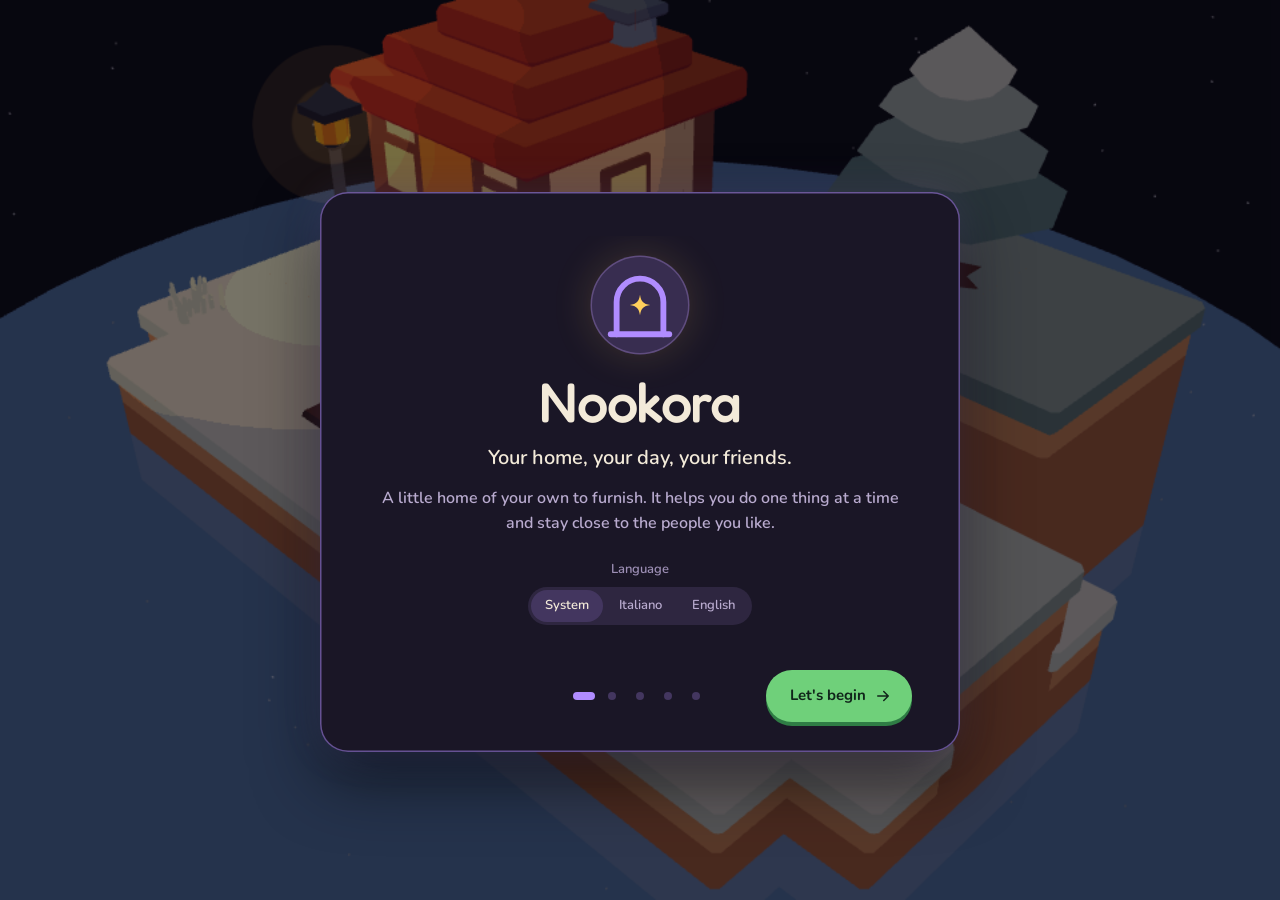
==== commit 0708e13e: "Nookora" ====
--- a/index.html
+++ b/index.html
@@ -11,9 +11,10 @@
 <link rel="manifest" href="manifest.webmanifest">
 <link rel="icon" href="icone/hubbo.svg" type="image/svg+xml">
 <link rel="apple-touch-icon" href="icone/hubbo-192.png">
-<link rel="preload" href="caratteri/lexend-latin-300-normal.woff2" as="font" type="font/woff2" crossorigin>
-<link rel="preload" href="caratteri/lexend-latin-400-normal.woff2" as="font" type="font/woff2" crossorigin>
+<link rel="preload" href="caratteri/nunito-latin-700-normal.woff2" as="font" type="font/woff2" crossorigin>
+<link rel="preload" href="caratteri/fredoka-latin-600-normal.woff2" as="font" type="font/woff2" crossorigin>
 <link rel="stylesheet" href="nookora.css">
+
 
 
 
--- a/nookora.css
+++ b/nookora.css
@@ -1 +1 @@
-@font-face{font-family:Lexend;font-weight:300;font-display:swap;src:url(caratteri/lexend-latin-300-normal.woff2) format("woff2");unicode-range:U+0000-00FF,U+0131,U+0152-0153,U+02BB-02BC,U+02C6,U+02DA,U+02DC,U+2000-206F,U+20AC,U+2122,U+2191,U+2193,U+2212,U+2215}@font-face{font-family:Lexend;font-weight:300;font-display:swap;src:url(caratteri/lexend-latin-ext-300-normal.woff2) format("woff2");unicode-range:U+0100-024F,U+1E00-1EFF,U+2020,U+20A0-20AB,U+20AD-20CF,U+2113,U+2C60-2C7F,U+A720-A7FF}@font-face{font-family:Lexend;font-weight:400;font-display:swap;src:url(caratteri/lexend-latin-400-normal.woff2) format("woff2");unicode-range:U+0000-00FF,U+0131,U+0152-0153,U+02BB-02BC,U+02C6,U+02DA,U+02DC,U+2000-206F,U+20AC,U+2122,U+2191,U+2193,U+2212,U+2215}@font-face{font-family:Lexend;font-weight:400;font-display:swap;src:url(caratteri/lexend-latin-ext-400-normal.woff2) format("woff2");unicode-range:U+0100-024F,U+1E00-1EFF,U+2020,U+20A0-20AB,U+20AD-20CF,U+2113,U+2C60-2C7F,U+A720-A7FF}@font-face{font-family:Lexend;font-weight:500;font-display:swap;src:url(caratteri/lexend-latin-500-normal.woff2) format("woff2");unicode-range:U+0000-00FF,U+0131,U+0152-0153,U+02BB-02BC,U+02C6,U+02DA,U+02DC,U+2000-206F,U+20AC,U+2122,U+2191,U+2193,U+2212,U+2215}@font-face{font-family:Lexend;font-weight:500;font-display:swap;src:url(caratteri/lexend-latin-ext-500-normal.woff2) format("woff2");unicode-range:U+0100-024F,U+1E00-1EFF,U+2020,U+20A0-20AB,U+20AD-20CF,U+2113,U+2C60-2C7F,U+A720-A7FF}@font-face{font-family:DM Mono;font-weight:400;font-display:swap;src:url(caratteri/dm-mono-latin-400-normal.woff2) format("woff2");unicode-range:U+0000-00FF,U+2000-206F}@font-face{font-family:DM Mono;font-weight:400;font-display:swap;src:url(caratteri/dm-mono-latin-ext-400-normal.woff2) format("woff2");unicode-range:U+0100-024F}:root{--notte: #07060c;--superficie: #13111c;--rialzo: #1c1928;--attivo: #272336;--sopra: #312c42;--linea: #221f2e;--controllo: #3a3550;--testo: #f4f2fa;--chiaro: #d5d0e3;--tenue: #b7b0c9;--fioco: #958ead;--inchiostro: #0c0a13;--pannello: var(--superficie);--riga: var(--rialzo);--campo: var(--rialzo);--bordo: var(--linea);--lavoro: #5ee1ff;--studio: #ffcf5c;--corpo: #6df5a8;--casa: #ff8a3d;--sera: #6f8fff;--svago: #ff7ac6;--tinta: #b08cff;--accento: #ffb48f;--lucciola: #ffd2b8;--stelle: #ffcf5c;--pericolo: #ff8fa3;--font: Lexend, "Segoe UI", system-ui, sans-serif;--mono: "DM Mono", ui-monospace, monospace;--c-oggi: #ffcf5c;--c-abitudini: #6df5a8;--c-progetti: #5ee1ff;--c-chat: #ff7ac6;--c-tu: #b08cff;--c-mattino: #ffb48f;--largo: 400px;--margine: 16px;--lato-barra: 500px;--curva: cubic-bezier(.2, .8, .2, 1);--molla: cubic-bezier(.34, 1.56, .64, 1);--via: cubic-bezier(.4, 0, 1, 1);--morbido: cubic-bezier(.22, 1, .36, 1);color-scheme:dark}*{box-sizing:border-box}html,body{margin:0;height:100%}body{background:linear-gradient(to bottom,#05040b,#0b0918 45%,#100c22 75%,#08070f) fixed var(--notte);color:var(--testo);font:400 14px/1.45 var(--font);overflow:hidden;-webkit-font-smoothing:antialiased;user-select:none;-webkit-user-select:none;touch-action:manipulation}input,textarea,[contenteditable]{user-select:text;-webkit-user-select:text}button,input,textarea,select{font:inherit;color:inherit}button{cursor:pointer}:focus-visible{outline:3px solid var(--c, var(--testo));outline-offset:3px;animation:respiraFuoco 1.6s ease-in-out infinite}@keyframes respiraFuoco{50%{outline-offset:5px;outline-color:color-mix(in srgb,var(--c, #ffffff) 55%,transparent)}}.mono{font-family:var(--mono);font-variant-numeric:tabular-nums}.nascosto{display:none!important}.sr{position:absolute;width:1px;height:1px;overflow:hidden;clip:rect(0 0 0 0);white-space:nowrap}[hidden]{display:none!important}#cielo{position:fixed;inset:0;pointer-events:none}#cielo svg{width:100%;height:100%}#scena{position:fixed;inset:0;overflow:hidden;touch-action:none;cursor:default}#scena.trascina{cursor:grabbing}.tela3d{position:absolute;inset:0;width:100%;height:100%;display:block}#scena.sull-isola>:not(.tela-isola),#scena:not(.sull-isola)>.tela-isola{display:none}#scena{transition:opacity .22s ease}#scena.buio{opacity:0}.mondo{position:absolute;left:0;top:0;transform-origin:0 0;will-change:transform}.mondo.liscio{transition:transform .5s var(--curva)}.mondo>svg{display:block;overflow:visible}.stanza-svg g[data-m]{cursor:default}.stanza-svg g[data-m].attivo{cursor:pointer}.stanza-svg g[data-m].attivo:hover{filter:brightness(1.18)}.stanza-svg g.sobbalza{animation:sobbalza .45s var(--curva)}@keyframes sobbalza{0%,to{transform:translateY(0)}35%{transform:translateY(-6px)}}.stanza-svg .scelto{filter:drop-shadow(0 0 6px rgba(255,255,255,.7))}.stanza-svg .fantasma{opacity:.78;pointer-events:none}.stanza-svg .fantasma.no{opacity:.45}.stanza-svg .entita{pointer-events:none}.stanza-svg .entita.tocca,.stanza-svg .lucciola{pointer-events:auto;cursor:pointer}.stanza-svg .meta{pointer-events:none}.alone-stanza{position:absolute;border-radius:50%;background:radial-gradient(closest-side,#b08cff24,#b08cff00);pointer-events:none}.tondo{width:40px;height:40px;border-radius:50%;border:none;background:var(--rialzo);color:var(--testo);display:inline-grid;place-items:center;flex:none;position:relative;transition:background .15s,transform .1s}.tondo:hover{background:var(--attivo)}.tondo:active{transform:scale(.94)}.tondo.piccolo{width:36px;height:36px}.tondo.grande{width:56px;height:56px}.tondo.vuoto{background:transparent;color:var(--tenue)}.tondo.vuoto:hover{background:var(--rialzo);color:var(--testo)}.tondo.acceso,.tondo.pieno{background:var(--testo);color:var(--inchiostro)}.tondo .punto{position:absolute;right:6px;top:6px;width:7px;height:7px;border-radius:50%;background:var(--lucciola)}.tondo:disabled{opacity:.4;pointer-events:none}.pieno{height:44px;border-radius:999px;border:none;background:var(--testo);color:var(--inchiostro);font-weight:500;font-size:15px;display:flex;align-items:center;justify-content:center;gap:8px;padding:0 20px;flex:none;transition:filter .15s,transform .1s}.pieno:hover{filter:brightness(.92)}.pieno:active{transform:scale(.98)}.pieno:disabled{background:var(--rialzo);color:var(--fioco);pointer-events:none}.pieno.largo{width:100%}.pieno.basso{height:36px;font-size:14px;padding:0 16px}.pieno.tenue{background:var(--rialzo);color:var(--testo);font-weight:400}.pieno.tenue:hover{background:var(--attivo);filter:none}.tondo.pieno{padding:0;display:inline-grid;height:40px}.tondo.piccolo.pieno{width:36px;height:36px}.chip{min-height:32px;padding:5px 13px;border-radius:999px;border:none;background:var(--rialzo);color:var(--chiaro);font-size:13px;display:inline-flex;align-items:center;gap:7px;text-align:left;transition:background .15s,color .15s;white-space:nowrap}.chip:hover{background:var(--attivo);color:var(--testo)}.chip.si{background:var(--testo);color:var(--inchiostro)}.chip .ora,.chip .mono{font-family:var(--mono);font-size:12px}.puntino{width:8px;height:8px;border-radius:50%;flex:none;display:inline-block}.linguette,.segmenti{display:flex;gap:2px;padding:3px;border-radius:999px;background:var(--rialzo);flex:none}.linguette button,.segmenti button{flex:1;height:32px;border-radius:999px;border:none;background:transparent;color:var(--tenue);font-size:13px;display:inline-flex;align-items:center;justify-content:center;gap:7px;padding:0 14px;white-space:nowrap}.linguette button:hover,.segmenti button:hover{color:var(--testo)}.linguette button[aria-selected=true],.segmenti button[aria-pressed=true]{background:var(--sopra);color:var(--testo)}.barra{position:fixed;inset:0 0 auto;height:0;z-index:20}.isola,.in-corso{background:color-mix(in srgb,var(--superficie) 94%,transparent);box-shadow:0 8px 24px #00000059}.isola{position:fixed;top:calc(var(--margine) + env(safe-area-inset-top,0px));height:52px;display:flex;align-items:center;gap:2px;padding:0 6px;border-radius:999px;z-index:21}.isola.sinistra{left:calc(var(--margine) + env(safe-area-inset-left,0px))}.isola.destra{right:calc(var(--margine) + env(safe-area-inset-right,0px));padding:0 6px;gap:4px}.marchio{width:40px;height:40px;display:grid;place-items:center;border:none;background:transparent;border-radius:999px;padding:0;flex:none;transition:background .15s,transform .1s}.marchio:hover{background:var(--rialzo)}.marchio:active{transform:scale(.92)}.schede{display:flex;align-items:center;gap:2px;padding-left:8px;margin-left:4px;border-left:1px solid var(--linea)}.sezione{height:40px;padding:0 14px 0 11px;border-radius:999px;border:none;background:transparent;color:var(--tenue);font-size:14px;display:inline-flex;align-items:center;gap:8px;position:relative;white-space:nowrap;transition:background .2s,color .2s,box-shadow .2s,transform .1s}.sezione .ic{display:grid;place-items:center;color:var(--c);transition:background .2s}.sezione:hover{color:var(--testo);background:var(--rialzo)}.sezione:active{transform:scale(.95)}.sezione[aria-pressed=true]{color:var(--testo);background:color-mix(in srgb,var(--c) 18%,var(--superficie));box-shadow:inset 0 0 0 1.5px color-mix(in srgb,var(--c) 55%,transparent)}.sezione .punto{width:7px;height:7px;border-radius:50%;background:var(--lucciola)}.sezione.sobbalza .ic{animation:sobbalzaIcona .5s var(--molla)}@keyframes sobbalzaIcona{45%{transform:scale(1.35)}}.amici{height:40px;display:inline-flex;align-items:center;gap:8px;padding:0 12px 0 8px;border-radius:999px;border:none;background:transparent;color:var(--tenue);font-size:13px;position:relative;white-space:nowrap;transition:background .2s,box-shadow .2s,color .2s,transform .1s}.amici:hover{background:var(--rialzo);color:var(--testo)}.amici:active{transform:scale(.95)}.amici[aria-pressed=true]{color:var(--testo);background:color-mix(in srgb,var(--c) 18%,var(--superficie));box-shadow:inset 0 0 0 1.5px color-mix(in srgb,var(--c) 55%,transparent)}.amici .ic{display:grid;color:var(--c);padding-left:2px}.amici .facce{display:flex;align-items:center}.amici .facce>span{display:grid;border-radius:50%;box-shadow:0 0 0 2px var(--superficie)}.amici .facce>span+span{margin-left:-9px}.amici .conta{min-width:18px;height:18px;border-radius:999px;background:var(--c-chat);color:var(--inchiostro);font:500 11px/18px var(--mono);text-align:center;padding:0 5px}.barra .tu{width:40px;height:40px;border-radius:50%;border:none;padding:0;background:transparent;display:grid;place-items:center;transition:box-shadow .2s,transform .1s,background .15s}.barra .tu:hover{background:var(--rialzo)}.barra .tu:active{transform:scale(.94)}.barra .tu[aria-pressed=true]{box-shadow:0 0 0 2px var(--superficie),0 0 0 3.5px var(--c)}.tasca{display:none}.in-corso{position:fixed;top:calc(var(--margine) + env(safe-area-inset-top,0px));left:50%;translate:-50% 0;height:52px;max-width:min(380px,calc(100vw - 2 * var(--lato-barra)));display:flex;align-items:center;gap:10px;padding:0 18px 0 14px;border-radius:999px;border:none;color:var(--testo);z-index:21;box-shadow:inset 0 0 0 1.5px color-mix(in srgb,var(--c) 50%,transparent),0 8px 24px #00000059;animation:cresceChip .42s var(--molla) both;transition:transform .1s}.in-corso:active{transform:scale(.97)}.in-corso .ic{display:grid;color:var(--c);flex:none}.in-corso .testo{font-size:14px;min-width:0;white-space:nowrap;overflow:hidden;text-overflow:ellipsis}.in-corso .quanto{font:13px var(--mono);color:var(--tenue);flex:none}@keyframes cresceChip{0%{transform:scale(.8);opacity:0}}@media (max-width: 1180px){.sezione .parola,.amici .quanti{display:none}.sezione{padding:0 11px}:root{--lato-barra: 270px}}.carta{position:fixed;z-index:15;top:calc(var(--margine) + 66px + env(safe-area-inset-top,0px));bottom:calc(var(--margine) + env(safe-area-inset-bottom,0px));width:min(var(--w, 440px),calc(100vw - 2 * var(--margine)));--sfondo-carta: color-mix(in srgb, var(--c) 6%, #100e18);background:var(--sfondo-carta);border-radius:28px;padding:22px;display:flex;flex-direction:column;gap:16px;visibility:hidden;box-shadow:inset 0 0 0 1.5px color-mix(in srgb,var(--c) 50%,transparent),inset 0 1px #ffffff0d,0 0 34px color-mix(in srgb,var(--c) 10%,transparent),0 28px 64px #0000008c}.carta.aperta,.carta.esce{visibility:visible}.carta.esce{pointer-events:none;z-index:14}.carta:where(.lato-sx){left:calc(var(--margine) + env(safe-area-inset-left,0px))}.carta:where(.lato-dx,.lato-amici){right:calc(var(--margine) + env(safe-area-inset-right,0px))}.carta:where(.lato-amici){transform-origin:top right;border-radius:32px}.carta:where(.bassa){bottom:auto;max-height:calc(100% - var(--margine) * 2 - 66px - env(safe-area-inset-top,0px) - env(safe-area-inset-bottom,0px))}.carta:where(.lato-giu){left:50%;translate:-50% 0;top:auto;bottom:calc(var(--margine) + env(safe-area-inset-bottom,0px))}.carta:where(.lato-centro){left:50%;top:50%;translate:-50% -50%;bottom:auto}.carta.entra.lato-sx{animation:cartaSx .56s var(--molla) both}.carta.entra.lato-dx{animation:cartaDx .56s var(--molla) both}.carta.entra.lato-giu{animation:cartaGiu .56s var(--molla) both}.carta.entra.lato-amici{animation:cartaAmici .5s var(--molla) both}.carta.entra.lato-centro{animation:cartaCentro .5s var(--molla) both}.carta.esce.lato-sx{animation:esceSx .2s var(--via) forwards}.carta.esce.lato-dx{animation:esceDx .2s var(--via) forwards}.carta.esce.lato-giu{animation:esceGiu .2s var(--via) forwards}.carta.esce.lato-amici{animation:esceAmici .2s var(--via) forwards}.carta.esce.lato-centro{animation:esceCentro .2s var(--via) forwards}@keyframes cartaSx{0%{transform:translate(calc(-100% - 40px))}}@keyframes cartaDx{0%{transform:translate(calc(100% + 40px))}}@keyframes cartaGiu{0%{transform:translateY(calc(100% + 40px))}}@keyframes cartaAmici{0%{transform:translate(28px,-36px) scale(.84);opacity:0}}@keyframes cartaCentro{0%{transform:scale(.86);opacity:0}}@keyframes esceSx{to{transform:translate(calc(-100% - 40px))}}@keyframes esceDx{to{transform:translate(calc(100% + 40px))}}@keyframes esceGiu{to{transform:translateY(calc(100% + 40px))}}@keyframes esceAmici{to{transform:translate(28px,-36px) scale(.84);opacity:0}}@keyframes esceCentro{to{transform:scale(.9);opacity:0}}.carta.arriva>.testata,.carta.arriva>.linguette,.carta.arriva .corpo>*,.carta.arriva>.fondo,.carta.arriva .cade{animation:sale .42s var(--morbido) both}.carta.arriva>.testata{animation-delay:.14s}.carta.arriva>.linguette{animation-delay:.18s}.carta.arriva .corpo>:nth-child(1){animation-delay:.2s}.carta.arriva .corpo>:nth-child(2){animation-delay:.24s}.carta.arriva .corpo>:nth-child(3){animation-delay:.28s}.carta.arriva .corpo>:nth-child(4){animation-delay:.32s}.carta.arriva .corpo>:nth-child(5){animation-delay:.36s}.carta.arriva .corpo>:nth-child(6){animation-delay:.4s}.carta.arriva .corpo>:nth-child(7){animation-delay:.44s}.carta.arriva .corpo>:nth-child(n+8){animation-delay:.48s}.carta.arriva .cade{animation-delay:calc(.24s + min(var(--i, 0),8)*40ms)}.carta.arriva>.fondo{animation-delay:.4s}@keyframes sale{0%{transform:translateY(12px);opacity:0}}.carta>.testata{display:flex;align-items:center;gap:12px;min-height:40px;flex:none}.carta h1{margin:0;flex:1;font-size:22px;font-weight:500;letter-spacing:-.005em;min-width:0;overflow:hidden;text-overflow:ellipsis;white-space:nowrap}.carta>.testata .segmenti{flex:none}.carta .corpo{flex:1;min-height:0;overflow-y:auto;display:flex;flex-direction:column;gap:6px;margin:0 -10px;padding:0 10px 4px;scrollbar-width:thin;scrollbar-color:var(--controllo) transparent}.carta .corpo>*{flex-shrink:0}.carta>.fondo{flex:none;display:flex;flex-direction:column;gap:8px}.carta .maniglia{display:none}.carta .riga,.carta .scheda,.carta .campo,.carta .tessera{background:color-mix(in srgb,var(--c) 4%,var(--rialzo))}.carta button.riga:hover,.carta .tessera:hover{background:color-mix(in srgb,var(--c) 6%,var(--attivo))}.distintivo{width:36px;height:36px;border-radius:50%;background:color-mix(in srgb,var(--c) 20%,var(--superficie));color:var(--c);display:grid;place-items:center;flex:none}.respira{position:relative}.respira:after{content:"";position:absolute;inset:-6px;border-radius:calc(var(--r, 14px) + 6px);border:3px solid var(--c);animation:respira 1.6s ease-in-out infinite;pointer-events:none}@keyframes respira{0%,to{opacity:.45;transform:scale(.99)}50%{opacity:1;transform:scale(1.025)}}.quadretto{--q: 42px;--r: calc(var(--q) * .3);width:var(--q);height:var(--q);border-radius:var(--r);border:none;padding:0;display:grid;place-items:center;background:#17151f;color:var(--inchiostro);position:relative;flex:none;transition:background .15s}.quadretto.si{background:var(--c)}.quadretto.no{background:transparent;box-shadow:inset 0 0 0 1.5px var(--sopra)}.quadretto.oggi{background:color-mix(in srgb,var(--c) 8%,transparent);box-shadow:none;border:2px dashed color-mix(in srgb,var(--c) 65%,transparent)}.quadretto.oggi.si{border:none;background:var(--c)}button.quadretto:hover{filter:brightness(1.12)}button.quadretto:active{transform:scale(.92)}.quadretto.timbra{animation:timbro .42s var(--molla)}@keyframes timbro{0%{transform:scale(.3)}60%{transform:scale(1.18)}}.scoppio{position:absolute;left:50%;top:50%;width:0;height:0;pointer-events:none}.scoppio i{position:absolute;left:-3px;top:-3px;width:6px;height:6px;border-radius:50%;background:var(--c);animation:scoppio .52s var(--morbido) both}@keyframes scoppio{0%{transform:rotate(var(--g)) translateY(0);opacity:0}15%{opacity:1}to{transform:rotate(var(--g)) translateY(-26px);opacity:0}}.stella-vola{position:fixed;z-index:60;left:0;top:0;pointer-events:none;display:grid}.campo .invio{font:11px var(--mono);color:var(--fioco);padding:4px 8px;border-radius:8px;background:var(--attivo);flex:none;margin-right:4px}.etichetta{font-size:12px;color:var(--fioco);padding:10px 4px 2px;display:flex;align-items:center;gap:8px}.etichetta:first-child{padding-top:0}.nota{margin:4px 4px 0;font-size:13px;line-height:1.5;color:var(--fioco)}.riga{display:flex;align-items:center;gap:12px;min-height:48px;padding:6px 8px 6px 12px;border-radius:14px;background:var(--rialzo);border:none;width:100%;text-align:left;color:var(--testo);font-size:14px}button.riga:hover{background:var(--attivo)}.riga .testo{flex:1;min-width:0}.riga .testo small{display:block;font-size:12px;color:var(--tenue);white-space:nowrap;overflow:hidden;text-overflow:ellipsis}.riga.lunga{padding-top:10px;padding-bottom:10px}.riga.lunga .testo small{white-space:normal;line-height:1.4;margin-top:2px}.riga.fatta{color:var(--fioco)}.riga.fatta .testo{text-decoration:line-through;text-decoration-color:#b7b0c973}.riga .ora{font-family:var(--mono);font-size:12px;color:var(--chiaro);width:44px;flex:none}.riga .dopo{font-family:var(--mono);font-size:12px;color:var(--fioco);flex:none}.riga:disabled{cursor:default;opacity:.7}.scheda{background:var(--rialzo);border-radius:16px;padding:14px;display:flex;flex-direction:column;gap:12px}.scheda.accesa{box-shadow:inset 0 0 0 1px var(--controllo)}.campo{display:flex;align-items:center;gap:8px;background:var(--rialzo);border-radius:999px;padding:4px 4px 4px 16px;flex:none}.campo:focus-within{box-shadow:inset 0 0 0 1px var(--controllo)}.campo input,.campo select{flex:1;min-width:0;background:transparent;border:none;outline:none;color:var(--testo);font-size:15px;height:36px}.campo input::placeholder,textarea::placeholder{color:var(--fioco)}textarea.area{width:100%;min-height:120px;resize:vertical;background:var(--rialzo);border:none;border-radius:14px;padding:12px 14px;color:var(--testo);line-height:1.5;outline:none}textarea.area:focus{box-shadow:inset 0 0 0 1px var(--controllo)}.spunta{width:24px;height:24px;border-radius:50%;border:none;flex:none;display:grid;place-items:center;background:transparent;box-shadow:inset 0 0 0 1.5px var(--c, var(--controllo));color:var(--inchiostro);padding:0}.spunta:hover{box-shadow:inset 0 0 0 1.5px var(--c, var(--tenue))}.spunta.si{background:var(--c, var(--corpo));box-shadow:none}.griglia{display:grid;grid-template-columns:repeat(2,minmax(0,1fr));gap:6px;align-content:start}.griglia.tre{grid-template-columns:repeat(3,minmax(0,1fr))}.tessera{background:var(--rialzo);border-radius:16px;padding:10px 12px 12px;display:flex;flex-direction:column;gap:4px;border:none;text-align:left;color:var(--testo);font-size:13px;position:relative}.tessera:hover{background:var(--attivo)}.tessera.si{background:var(--attivo);box-shadow:inset 0 0 0 1.5px var(--testo)}.tessera .figura{height:88px;display:flex;align-items:center;justify-content:center;overflow:hidden;flex:none}.tessera .figura svg,.tessera .figura img{height:100%;width:100%;object-fit:contain;display:block}.tessera .prezzo{font-family:var(--mono);font-size:12px;color:var(--stelle);display:inline-flex;align-items:center;gap:5px}.tessera .quanti{position:absolute;right:8px;top:8px;font-family:var(--mono);font-size:11px;color:var(--testo);background:var(--sopra);border-radius:999px;padding:1px 7px}.tessera.spenta{opacity:.6}.colori{display:flex;gap:8px;flex-wrap:wrap}.colori button{width:30px;height:30px;border-radius:50%;border:none;background:var(--c)}.colori button.si{box-shadow:0 0 0 2px var(--superficie),0 0 0 4px var(--testo)}.barra-avanzo{height:6px;border-radius:3px;background:var(--attivo);overflow:hidden;flex:none}.barra-avanzo>i{display:block;height:100%;border-radius:3px;background:var(--c, var(--testo));transition:width .4s var(--curva)}.fila{display:flex;flex-wrap:wrap;gap:6px;align-items:center}.bolla{position:absolute;z-index:11;transform:translate(-50%,-100%);width:max-content;max-width:240px;padding:8px 13px;border-radius:16px;background:#f4f2fa;color:var(--inchiostro);font-size:13px;line-height:1.35;pointer-events:none;animation:entraBolla .3s var(--curva)}.bolla.altri{display:flex;gap:8px;align-items:center}@keyframes entraBolla{0%{opacity:0;transform:translate(-50%,calc(-100% + 8px))}to{opacity:1;transform:translate(-50%,-100%)}}.avvisi{position:fixed;right:var(--margine);top:calc(var(--margine) + 56px);z-index:30;display:flex;flex-direction:column;gap:6px;align-items:flex-end;pointer-events:none}.avviso{pointer-events:auto;display:flex;align-items:center;gap:10px;max-width:380px;padding:8px 8px 8px 14px;border-radius:16px;background:var(--rialzo);box-shadow:0 12px 32px #00000073;animation:entra .3s var(--curva);font-size:14px}.avviso .testo{flex:1;min-width:0}.avviso .tondo.piccolo{width:30px;height:30px;background:transparent;color:var(--tenue)}.avviso .pieno.basso{height:32px}@keyframes entra{0%{opacity:0;transform:translateY(6px)}to{opacity:1}}.velo{position:fixed;inset:0;z-index:40;display:flex;flex-direction:column;background:#07060cf5!important;opacity:0;transition:opacity .3s;overflow-y:auto}.velo.aperto{opacity:1}.velo>*{flex-shrink:0!important}.velo .testata{display:flex;align-items:center;justify-content:space-between;gap:16px;padding:18px 32px;flex-wrap:wrap}.velo h1{margin:0;font-size:28px;font-weight:400;letter-spacing:-.01em}.vetrino{background:var(--superficie);border-radius:20px;padding:18px;display:flex;flex-direction:column;gap:14px}.benvenuto{position:fixed;inset:0;z-index:50;display:grid;place-items:center;background:#07060cd1}.benvenuto .carta{width:min(440px,calc(100vw - 32px));background:var(--superficie);border-radius:24px;padding:26px;display:flex;flex-direction:column;gap:16px;align-items:center;text-align:center;box-shadow:0 20px 60px #00000080}.insieme{position:fixed;left:50%;bottom:calc(var(--margine) + 64px);transform:translate(-50%);z-index:12;display:flex;align-items:center;gap:8px;padding:5px;border-radius:999px;background:var(--superficie);width:min(600px,calc(100vw - 32px));animation:entra .3s var(--curva)}.insieme .facce{display:flex;align-items:center;padding-left:4px;flex:none}.insieme .facce>span{display:grid}.insieme .facce>span+span:not(.chi){margin-left:-10px}.insieme .chi{font-size:13px;color:var(--chiaro);margin-left:10px;white-space:nowrap;max-width:160px;overflow:hidden;text-overflow:ellipsis}.insieme .campo{flex:1;min-width:0;padding:2px 3px 2px 14px}.insieme .campo input{height:34px;font-size:14px}.cuore-vola{position:absolute;z-index:11;pointer-events:none;transform:translate(-50%,-100%);animation:cuoreSale 1.7s ease-out forwards}@keyframes cuoreSale{0%{opacity:0;transform:translate(-50%,-60%) scale(.6)}20%{opacity:1;transform:translate(-50%,-100%) scale(1.1)}to{opacity:0;transform:translate(-50%,-260%) scale(1)}}@keyframes vola{0%{transform:translate(-6px,5px)}to{transform:translate(7px,-7px)}}.saltella{animation:saltella 2.8s ease-in-out infinite}@keyframes saltella{0%,to{transform:translateY(0)}50%{transform:translateY(-3px)}}@keyframes brilla{0%,to{opacity:.35}50%{opacity:1}}#cielo .brilla{animation:brilla 3.4s ease-in-out infinite}@media (prefers-reduced-motion: reduce){*,*:before,*:after{animation-duration:.001ms!important;animation-iteration-count:1!important;transition-duration:.001ms!important}}.calmo *,.calmo *:before,.calmo *:after{animation-duration:.001ms!important;animation-iteration-count:1!important;transition-duration:.001ms!important}@media (max-width: 760px){:root{--margine: 10px;--tasca: calc(76px + env(safe-area-inset-bottom, 0px)) }.isola.sinistra .schede{display:none}.isola{height:48px;padding:0 4px}.in-corso{height:48px;left:calc(var(--margine) + 56px);translate:none;max-width:none;padding:0 14px 0 12px;gap:8px}.in-corso .testo{display:none}.tasca{position:fixed;left:0;right:0;bottom:0;z-index:21;display:flex;justify-content:space-around;align-items:flex-start;height:var(--tasca);padding:8px 8px env(safe-area-inset-bottom,0px);background:color-mix(in srgb,var(--superficie) 97%,transparent);border-top:1px solid var(--rialzo)}.tasca .sezione{flex:1;max-width:90px;height:auto;flex-direction:column;gap:4px;padding:0;font-size:11px;background:transparent!important;box-shadow:none!important}.tasca .sezione .parola{display:block}.tasca .sezione .ic{width:58px;height:32px;border-radius:999px}.tasca .sezione[aria-pressed=true] .ic{background:color-mix(in srgb,var(--c) 22%,var(--superficie))}.tasca .sezione .punto{position:absolute;top:0;right:calc(50% - 28px)}.carta{left:8px;right:8px;width:auto;translate:none;top:auto;bottom:calc(var(--tasca) + 8px);height:min(76vh,640px);max-height:calc(100% - var(--tasca) - 74px - env(safe-area-inset-top,0px));padding:22px 16px 16px;border-radius:28px;transform-origin:bottom center}.carta:where(.lato-amici){height:calc(100% - var(--tasca) - 74px - env(safe-area-inset-top,0px))}.carta:where(.bassa){height:auto}.carta.entra{animation-name:cartaGiu!important;animation-duration:.5s}.carta.esce{animation-name:esceGiu!important}.carta .maniglia{display:block;position:absolute;top:2px;left:50%;translate:-50% 0;width:64px;height:20px;border:none;padding:0;background:transparent}.carta .maniglia:before{content:"";display:block;width:36px;height:4px;border-radius:2px;background:var(--controllo);margin:auto}.carta h1{font-size:20px}.avvisi{left:var(--margine);right:var(--margine);align-items:stretch;top:calc(64px + env(safe-area-inset-top,0px))}.velo .testata{padding:14px 16px}.velo h1{font-size:24px}.insieme{bottom:calc(124px + env(safe-area-inset-bottom,0px));width:calc(100vw - 16px)}.insieme .chi{display:none}body:has(.carta.lato-sx.aperta) .bolla,body:has(.carta.lato-telefono.su) .bolla{display:none}}.sottovoce{height:32px;padding:0 10px;border-radius:999px;border:none;background:transparent;color:var(--tenue);font:400 13px var(--font);display:inline-flex;align-items:center;gap:6px;flex:none;white-space:nowrap;transition:background .15s,color .15s}.sottovoce:hover{background:var(--rialzo);color:var(--testo)}.sottovoce:active{transform:scale(.97)}.sottovoce>span[class=""],.sottovoce>span:not([class]){display:grid}.sottovoce.mono{font-family:var(--mono);font-size:12px}.icona-quieta{width:44px;height:44px;border-radius:50%;border:none;padding:0;background:transparent;color:var(--fioco);display:grid;place-items:center;flex:none;transition:background .15s,color .15s,transform .1s}.icona-quieta:hover{background:color-mix(in srgb,var(--superficie) 90%,transparent);color:var(--testo)}.icona-quieta:active{transform:scale(.94)}.icona-quieta:disabled{opacity:.3;pointer-events:none}.icona-quieta.acceso,.icona-quieta[aria-expanded=true]{color:var(--c-oggi)}@media (pointer: coarse){.sottovoce{min-height:40px}}.carta .linguette .giornata-conta{font:11px var(--mono);color:var(--fioco)}.carta .linguette button[aria-selected=true] .giornata-conta{color:var(--tenue)}.oggi-giorno{display:flex;align-items:flex-end;gap:12px;margin-top:4px}.oggi-giorno .quando{flex:1;min-width:0;display:flex;flex-direction:column;gap:2px}.oggi-giorno .giorno-settimana{font-size:14px;color:var(--tenue)}.oggi-giorno .data{font-size:32px;font-weight:300;letter-spacing:-.01em;line-height:1.1;white-space:nowrap;overflow:hidden;text-overflow:ellipsis}.oggi-giorno .quante{display:flex;flex-direction:column;align-items:flex-end;gap:6px;flex:none;padding-bottom:3px}.oggi-giorno .numeri{font:13px var(--mono);color:var(--tenue);white-space:nowrap}.oggi-giorno .numeri b{font-weight:400;font-size:20px;color:var(--testo)}.oggi-giorno .puntini{display:flex;gap:4px}.oggi-giorno .puntini i{width:7px;height:7px;border-radius:50%;background:var(--attivo);transition:background .3s}.oggi-giorno .puntini i.si{background:var(--c)}.oggi-giorno .barra-avanzo{width:96px;height:5px}.oggi-linea{--binario: #2a2638;list-style:none;margin:12px 0 0;padding:0;display:flex;flex-direction:column}.oggi-linea>li{position:relative;display:grid;grid-template-columns:48px 28px minmax(0,1fr);column-gap:10px;align-items:center;min-height:46px}.oggi-linea>li:before{content:"";position:absolute;left:71px;top:0;bottom:0;width:2px;background:var(--binario)}.oggi-linea>li.fatta:before{background:color-mix(in srgb,var(--c) 55%,transparent)}.oggi-linea>li:first-child:before{top:23px}.oggi-linea>li:last-child:before{bottom:auto;height:23px}.oggi-linea>li.adesso:first-child:before{top:50%}.oggi-linea>li.adesso:last-child:before{height:50%}.oggi-linea>li:only-child:before{display:none}.oggi-linea>li.appena{animation:sale .42s var(--morbido) both}.oggi-linea .ora{grid-row:1;font:12px var(--mono);font-variant-numeric:tabular-nums;color:var(--tenue);white-space:nowrap}.oggi-linea .fatta .ora,.oggi-linea .saltata .ora{color:var(--fioco)}.oggi-linea .con-ora .ora{color:var(--c)}.oggi-linea .adesso .ora{color:var(--testo)}.oggi-linea .nodo{grid-column:2;grid-row:1;align-self:stretch;position:relative;z-index:1;width:44px;min-height:46px;margin:0 -8px;padding:0;border:none;background:transparent;display:grid;place-items:center;color:inherit}.oggi-linea .pallino{display:grid;place-items:center;border-radius:50%;position:relative;flex:none;transition:transform .2s var(--molla),background .15s,color .15s}.oggi-linea .pallino svg{display:block}.oggi-linea .dopo .pallino{width:18px;height:18px;background:var(--superficie);box-shadow:inset 0 0 0 2px color-mix(in srgb,var(--c) 85%,transparent);color:transparent}.oggi-linea .dopo .nodo:hover .pallino{transform:scale(1.18);background:color-mix(in srgb,var(--c) 22%,var(--superficie));color:var(--c)}.oggi-linea .nodo:active .pallino{transform:scale(.88)}.oggi-linea .fatta .pallino{width:22px;height:22px;background:var(--c);color:var(--inchiostro)}.oggi-linea .adesso .pallino{width:28px;height:28px;background:color-mix(in srgb,var(--c) 25%,var(--superficie));box-shadow:inset 0 0 0 2px var(--c);color:var(--c)}.oggi-linea .adesso .pallino:after{content:"";position:absolute;inset:-5px;border-radius:50%;border:2px solid var(--c);animation:respira 1.6s ease-in-out infinite;pointer-events:none}.oggi-linea .adesso .nodo:hover .pallino{transform:scale(1.08)}.oggi-linea .saltata .pallino{width:18px;height:18px;background:var(--superficie);box-shadow:inset 0 0 0 1.5px var(--fioco)}.oggi-linea .raccolte .pallino{width:22px;height:22px;background:var(--attivo);color:var(--tenue);font:10px var(--mono)}.oggi-linea .pallino.timbra{animation:timbro .42s var(--molla)}.oggi-linea .oggi-voce{grid-column:3;grid-row:1;display:flex;align-items:center;gap:8px;min-width:0;min-height:46px;padding:0;border:none;background:transparent;color:var(--testo);font-size:15px;text-align:left}.oggi-linea .oggi-voce .testo{min-width:0;white-space:nowrap;overflow:hidden;text-overflow:ellipsis;transition:color .15s}.oggi-linea .oggi-voce:hover .testo{color:#fff}.oggi-linea .fatta .oggi-voce,.oggi-linea .saltata .oggi-voce{color:var(--fioco)}.oggi-linea .fatta .oggi-voce:hover .testo{color:var(--tenue)}.oggi-linea .aperta .oggi-voce .testo{white-space:normal;overflow-wrap:anywhere}.oggi-linea .oggi-voce small{font:11px var(--mono);color:var(--fioco);flex:none}.oggi-linea .raccolte .oggi-voce{font-size:13px}.oggi-linea .raccolte .freccia{display:grid;color:var(--fioco)}.oggi-linea .fissa{flex:none;font:11px var(--mono);color:var(--c);padding:2px 8px;border-radius:999px;background:color-mix(in srgb,var(--c) 14%,var(--superficie));white-space:nowrap}.oggi-linea .carta-adesso{grid-column:3;grid-row:1;min-width:0;margin:6px 0;padding:14px 16px;border-radius:18px;background:color-mix(in srgb,var(--c) 10%,var(--superficie));box-shadow:inset 0 0 0 1.5px color-mix(in srgb,var(--c) 40%,transparent);display:flex;flex-direction:column;gap:10px}.oggi-linea .carta-adesso .titolo{display:flex;align-items:center;flex-wrap:wrap;gap:6px 8px;padding:0;border:none;background:transparent;color:var(--testo);font-size:17px;font-weight:500;line-height:1.3;text-align:left}.oggi-linea .carta-adesso .titolo .testo{overflow-wrap:anywhere}.oggi-linea .carta-adesso .titolo .fissa{font-weight:400}.oggi-linea .carta-adesso .meta{display:flex;align-items:center;gap:8px;font-size:13px;color:var(--tenue)}.oggi-linea .carta-adesso .meta i{width:8px;height:8px;border-radius:50%;background:var(--c);flex:none}.oggi-linea .carta-adesso .azione{display:flex;align-items:center;gap:10px}.oggi-linea .carta-adesso .pieno{height:40px;padding:0 20px 0 16px}.oggi-linea .carta-adesso .pieno>span{display:grid}.oggi-linea .rare{grid-column:3;display:flex;flex-wrap:wrap;align-items:center;gap:2px;margin:-4px 0 8px -10px;animation:sale .28s var(--morbido) both}.oggi-linea .carta-adesso .rare{margin:0 0 -4px -10px}.oggi-linea .rare .sottovoce>span{display:grid}.oggi-linea .rare.modifica{flex-direction:column;align-items:stretch;gap:6px;margin-left:0}.oggi-linea .rare.modifica .campo{padding:2px 4px 2px 14px}.oggi-linea .rare.modifica .campo input{height:36px;font-size:14px}.oggi-linea .rare.modifica .scelte{display:flex;flex-wrap:wrap;align-items:center;gap:2px 4px;margin-left:-6px}.oggi-linea .rare.modifica .spazio{flex:1}.oggi-linea .parti{display:flex}.oggi-linea .parte-punto{width:30px;height:30px;border-radius:50%;border:none;padding:0;background:transparent;display:grid;place-items:center}.oggi-linea .parte-punto i{width:12px;height:12px;border-radius:50%;background:var(--c);transition:transform .15s var(--molla),box-shadow .15s}.oggi-linea .parte-punto:hover i{transform:scale(1.2)}.oggi-linea .parte-punto[aria-pressed=true] i{box-shadow:0 0 0 2px var(--sfondo-carta),0 0 0 3.5px var(--c)}.oggi-linea input[type=time]{color-scheme:dark;height:32px;padding:0 10px;border:none;border-radius:999px;background:var(--rialzo);color:var(--testo);font:13px var(--mono)}@media (pointer: coarse){.oggi-linea .parte-punto{width:40px;height:40px}}.oggi-rimandate{margin-top:14px}.oggi-rimandate .etichetta{padding:0 0 4px 96px}.oggi-rimandate ul{list-style:none;margin:0;padding:0;display:flex;flex-direction:column}.oggi-rimandate .oggi-voce{display:grid;grid-template-columns:48px 28px minmax(0,1fr) auto;column-gap:10px;align-items:center;width:100%;min-height:40px;padding:0 6px 0 0;border:none;border-radius:12px;background:transparent;color:var(--tenue);font-size:14px;text-align:left}.oggi-rimandate .oggi-voce:hover{color:var(--testo);background:color-mix(in srgb,var(--c-oggi) 4%,var(--rialzo))}.oggi-rimandate .oggi-voce i{grid-column:2;justify-self:center;width:14px;height:14px;border-radius:50%;border:1.5px dashed color-mix(in srgb,var(--c) 80%,transparent)}.oggi-rimandate .oggi-voce .testo{min-width:0;white-space:nowrap;overflow:hidden;text-overflow:ellipsis}.oggi-rimandate .oggi-voce .piu{display:grid;color:var(--fioco)}.oggi-rimandate .oggi-voce:hover .piu{color:var(--testo)}.carta .oggi-ripianifica{align-self:flex-start;margin:12px 0 6px 86px;height:36px;padding:0 12px 0 10px;border:none;border-radius:999px;background:transparent;color:var(--fioco);font-size:13px;display:inline-flex;align-items:center;gap:8px}.carta .oggi-ripianifica>span{display:grid}.carta .oggi-ripianifica:hover{background:var(--rialzo);color:var(--testo)}.oggi-vuoto,.oggi-finita,.appunti-vuoto{display:flex;flex-direction:column;align-items:center;text-align:center;gap:8px;padding:40px 18px 8px}.oggi-vuoto .segno{display:grid;margin-bottom:6px}.oggi-vuoto .titolo,.oggi-finita .titolo,.appunti-vuoto .titolo{margin:0;font-size:18px;font-weight:400;color:var(--testo)}.oggi-vuoto .nota,.oggi-finita .nota,.appunti-vuoto .nota{margin:0;max-width:300px;text-align:center}.oggi-vuoto .pieno,.oggi-vuoto .pieno.largo{width:auto;margin-top:16px;padding:0 22px 0 18px}.oggi-vuoto .pieno>span{display:grid}.oggi-finita{padding:30px 18px 14px}.oggi-finita .stelle{display:grid;place-items:center;width:52px;height:52px;margin-bottom:4px;border-radius:50%;background:color-mix(in srgb,var(--c-oggi) 12%,var(--superficie));box-shadow:inset 0 0 0 1.5px color-mix(in srgb,var(--c-oggi) 35%,transparent)}.oggi-finita .stelle svg{animation:brilla 3.4s ease-in-out infinite}.carta .oggi-campo{height:48px;padding:0 5px 0 16px;gap:10px}.carta .oggi-campo .ic{display:grid;color:var(--fioco);flex:none}.carta .oggi-campo input{height:46px;font-size:15px}.carta .oggi-campo .invio{margin-right:8px}.carta .oggi-campo:focus-within{box-shadow:inset 0 0 0 1.5px color-mix(in srgb,var(--c) 45%,transparent)}.carta .oggi-campo:focus-within .ic{color:var(--c)}.appunti-lista{list-style:none;margin:8px 0 0;padding:0;display:flex;flex-direction:column}.appunti-lista>li+li{border-top:1px solid var(--linea)}.appunti-lista .appunto-voce{display:flex;align-items:center;gap:12px;width:100%;min-height:48px;padding:6px 4px;border:none;border-radius:12px;background:transparent;color:var(--testo);font-size:15px;text-align:left}.appunti-lista .appunto-voce i{flex:none;width:8px;height:8px;margin:0 4px;border-radius:50%;background:var(--lucciola);box-shadow:0 0 10px color-mix(in srgb,var(--accento) 70%,transparent)}.appunti-lista .appunto-voce .testo{flex:1;min-width:0;overflow-wrap:anywhere;transition:color .15s}.appunti-lista .appunto-voce:hover .testo{color:#fff}.appunti-lista .appunto-voce .quando{flex:none;font:11px var(--mono);color:var(--fioco)}.appunti-lista .rare{display:flex;flex-wrap:wrap;align-items:center;gap:2px;margin:-4px 0 10px 14px;animation:sale .28s var(--morbido) both}.appunti-lista .rare .sottovoce>span{display:grid}.appunti-lista .rare .sottovoce.indietro{width:32px;padding:0;justify-content:center}.appunti-lista .rare .domanda{font-size:12px;color:var(--fioco);padding:0 8px}.appunti-lista .rare .puntino{width:8px;height:8px}.carta .appunti-nota{margin:14px 4px 0}.appunti-vuoto .segno{position:relative;width:90px;height:56px;margin-bottom:6px}.appunti-vuoto .segno i{position:absolute;width:8px;height:8px;border-radius:50%;background:var(--lucciola);box-shadow:0 0 12px var(--accento);left:calc(14px + var(--k) * 28px);top:calc(18px + var(--k) * 9px - var(--k) * var(--k) * 6px);animation:saltella 2.8s ease-in-out infinite;animation-delay:calc(var(--k) * -.9s)}.momento{position:fixed;inset:0;z-index:40;display:flex;flex-direction:column;background:#07060c9e;color:var(--testo);opacity:0;transition:opacity .32s var(--morbido);overflow:hidden}.momento.aperto{opacity:1}body:has(.momento.aperto) :is(.barra,.carta,.vista-comandi,.insieme,.dock,.contesto,.bolla,.avvisi){animation:momentoVia .3s var(--morbido) forwards}@keyframes momentoVia{to{opacity:0;visibility:hidden}}.momento-marchio{position:absolute;z-index:2;top:calc(var(--margine) + env(safe-area-inset-top,0px));left:calc(var(--margine) + env(safe-area-inset-left,0px));height:52px;display:flex;align-items:center;gap:8px;padding:0 14px 0 12px;border-radius:999px;background:color-mix(in srgb,var(--superficie) 94%,transparent);box-shadow:0 8px 24px #00000059;font-size:15px;font-weight:500;pointer-events:none}.momento-marchio>span{display:grid}@keyframes gCresce{0%{transform:scale(.82);opacity:0}}.momento-focus{align-items:center;justify-content:center;padding:72px 16px 32px}.focus-centro{display:flex;flex-direction:column;align-items:center;gap:26px;margin-top:24px}.momento-focus.entra .focus-centro{animation:gCresce .6s var(--molla) .12s both}.focus-anello{--d: min(380px, 86vw, calc(100vh - 290px) );position:relative;width:var(--d);height:var(--d);min-width:240px;min-height:240px;border-radius:50%;border:none;padding:0;background:transparent;color:var(--testo);display:grid;place-items:center;transition:transform .25s var(--molla)}.focus-anello:active{transform:scale(.97)}.focus-anello:focus-visible{outline-color:var(--c-oggi);outline-offset:-6px}.focus-anello .disegno,.focus-anello .disegno svg{position:absolute;inset:0;width:100%;height:100%;display:block}.focus-anello .pista{fill:#100e18;fill-opacity:.86;stroke:var(--attivo);stroke-width:12}.focus-anello .corsa{fill:none;stroke:var(--c-oggi);stroke-width:12;stroke-linecap:round;transition:stroke-dasharray 1s linear,stroke-opacity .3s}.focus-anello.pausa .corsa{stroke-opacity:.4}.focus-anello.finito .pista{stroke:var(--c-oggi);animation:gFinito 2.4s ease-in-out infinite}.focus-anello.finito .corsa{display:none}@keyframes gFinito{0%,to{stroke-opacity:.35}50%{stroke-opacity:.9}}.focus-anello .dentro{position:relative;display:flex;flex-direction:column;align-items:center;gap:6px;max-width:74%;text-align:center}.focus-anello .astro{display:grid;transition:opacity .3s}.focus-anello.pausa .astro{opacity:.45}.focus-anello .nome{margin-top:6px;font-size:19px;font-weight:500;line-height:1.3;overflow-wrap:anywhere;display:-webkit-box;-webkit-line-clamp:2;-webkit-box-orient:vertical;overflow:hidden}.focus-anello .tempo{display:flex;align-items:baseline;gap:6px}.focus-anello .tempo b{font:400 calc(var(--d) * .21) / 1 var(--mono);letter-spacing:-.02em;font-variant-numeric:tabular-nums}.focus-anello .tempo span{font-size:18px;color:var(--tenue)}.focus-anello.pausa .tempo b{color:var(--tenue)}.focus-anello .scaduto{font-size:calc(var(--d) * .09);font-weight:300;line-height:1.2;margin:4px 0}.focus-anello .sotto-tempo{font-size:13px;color:var(--fioco)}.focus-azioni{display:flex;flex-direction:column;align-items:center;gap:6px}.focus-azioni .pieno{height:52px;padding:0 22px 0 18px}.focus-azioni .pieno>span{display:grid}.focus-azioni .sottovoce{height:44px;padding:0 14px;font-size:14px;color:var(--fioco)}.momento-focus.entra .focus-azioni{animation:sale .42s var(--morbido) .5s both}.focus-amici{position:absolute;z-index:2;top:calc(var(--margine) + 2px + env(safe-area-inset-top,0px));left:50%;translate:-50% 0;max-width:calc(100vw - 320px);height:48px;display:flex;align-items:center;gap:10px;padding:0 16px 0 6px;border:none;border-radius:999px;background:color-mix(in srgb,var(--superficie) 94%,transparent);box-shadow:inset 0 0 0 1.5px color-mix(in srgb,var(--c-chat) 45%,transparent);color:var(--testo);font-size:13px;white-space:nowrap;animation:sale .42s var(--morbido) .6s both}.focus-amici .facce{display:flex;flex:none}.focus-amici .facce>span{display:grid;border-radius:50%}.focus-amici .facce>span+span{margin-left:-12px}.focus-amici .testo{min-width:0;overflow:hidden;text-overflow:ellipsis}.focus-amici .mono{flex:none;font-size:12px;color:var(--fioco)}.focus-amici .ic{display:grid;color:var(--c-chat)}button.focus-amici:hover{background:var(--rialzo)}.focus-angolo{position:absolute;z-index:3;top:calc(var(--margine) + 4px + env(safe-area-inset-top,0px));right:calc(var(--margine) + env(safe-area-inset-right,0px));display:flex;gap:2px}.focus-pop{position:absolute;top:52px;right:0;width:290px;padding:10px;border-radius:20px;background:var(--superficie);box-shadow:inset 0 0 0 1.5px color-mix(in srgb,var(--c-oggi) 28%,transparent),0 20px 48px #0000008c;display:flex;flex-direction:column;gap:2px;transform-origin:top right;animation:gCresce .34s var(--molla) both}.focus-pop .etichetta{padding:4px 10px 6px}.focus-pop .suono-voce{display:flex;align-items:center;gap:12px;height:42px;padding:0 12px;border:none;border-radius:12px;background:transparent;color:var(--chiaro);font-size:14px;text-align:left}.focus-pop .suono-voce>span{display:grid}.focus-pop .suono-voce .testo{flex:1;display:block}.focus-pop .suono-voce:hover,.focus-pop .suono-voce[aria-pressed=true]{background:var(--rialzo);color:var(--testo)}.focus-pop .suono-voce .si{color:var(--c-oggi)}.focus-pop .nota{margin:6px 10px 2px;font-size:12px}.focus-pop.pensiero{width:340px;padding:8px}.focus-pop.pensiero .campo{padding:4px 4px 4px 16px}.focus-pop.pensiero .campo input{height:40px}.focus-pop.pensiero .nota{display:flex;align-items:center;gap:6px;color:var(--c-abitudini)}.focus-pop.pensiero .nota>span{display:grid}.mattino-scena{position:relative;flex:1;min-height:0;display:grid;place-items:center;padding:84px 24px 40px}.mattino-posto{position:relative;width:min(720px,100%)}.mattino-carta{--c: var(--c-mattino);position:relative;display:flex;flex-direction:column;min-height:min(480px,calc(100vh - 140px));max-height:min(86vh,calc(100vh - 110px));padding:40px 44px;border-radius:28px;background:color-mix(in srgb,var(--c) 6%,#100e18);box-shadow:inset 0 0 0 1.5px color-mix(in srgb,var(--c) 50%,transparent),inset 0 1px #ffffff0d,0 0 34px color-mix(in srgb,var(--c) 10%,transparent),0 28px 64px #0000008c}.mattino-passi{display:flex;align-items:center;gap:12px;flex:none}.mattino-passi button{flex:1;height:20px;padding:0;border:none;background:transparent;display:grid;align-items:center}.mattino-passi button i{display:block;height:6px;border-radius:999px;background:#2a2638;transition:background .3s,transform .2s}.mattino-passi button.si i{background:var(--c)}.mattino-passi button:hover i{transform:scaleY(1.4)}.mattino-passi .mono{flex:none;margin-left:6px;font-size:12px;color:var(--fioco);white-space:nowrap}.mattino-dentro{flex:1;min-height:0;overflow-y:auto;margin:0 -14px;padding:0 14px 10px;scrollbar-width:thin;scrollbar-color:var(--controllo) transparent}.mattino-dentro .piccolo{margin:34px 0 0;font-size:16px;color:var(--tenue)}.mattino-dentro .piccolo:first-letter{text-transform:uppercase}.mattino-dentro h2{margin:6px 0 0;font-size:40px;font-weight:300;letter-spacing:-.015em;line-height:1.15}.mattino-dentro .nota-passo{margin:8px 0 0;font-size:15px;line-height:1.5;color:var(--fioco)}.mattino-dentro .nota{margin:12px 0 0}.mattino-piede{display:flex;align-items:center;gap:4px;margin-top:22px;flex:none}.mattino-piede .spazio{flex:1}.mattino-piede .sottovoce{height:44px;padding:0 12px;font-size:14px;color:var(--fioco)}.mattino-piede .sottovoce>span{display:grid}.mattino-piede .pieno{height:52px;padding:0 20px 0 24px}.mattino-piede .pieno>span{display:grid}.lune{display:flex;justify-content:space-between;gap:8px;margin-top:34px}.luna{flex:0 1 112px;min-width:0;border:none;background:transparent;padding:0;display:flex;flex-direction:column;align-items:center;gap:12px;color:var(--tenue);font-size:14px}.luna .disco{position:relative;width:92px;height:92px;border-radius:50%;background:color-mix(in srgb,var(--c) 7%,var(--superficie));box-shadow:inset 0 0 0 1.5px var(--sopra);color:var(--c);display:grid;place-items:center;transition:transform .35s var(--molla),background .2s,box-shadow .2s}.luna .disco svg{display:block}.luna:hover .disco{background:color-mix(in srgb,var(--c) 13%,var(--superficie))}.luna:active .disco{transform:scale(.94)}.luna.si{color:var(--testo)}.luna.si .disco{background:color-mix(in srgb,var(--c) 20%,var(--superficie));box-shadow:inset 0 0 0 1.5px var(--c);transform:scale(1.06);animation:lunaScelta .45s var(--molla)}.luna.si .disco:after{content:"";position:absolute;inset:-7px;border-radius:50%;border:3px solid var(--c);animation:respira 1.6s ease-in-out infinite;pointer-events:none}.luna:focus-visible{outline:none}.luna:focus-visible .disco{outline:3px solid var(--c);outline-offset:4px}@keyframes lunaScelta{0%{transform:scale(.9)}}.mattino-campo{margin-top:26px;height:52px;padding:0 6px 0 18px;gap:10px;background:var(--rialzo)}.mattino-campo .ic{display:grid;color:var(--fioco)}.mattino-campo input{height:50px;font-size:16px}.mattino-campo .invio{margin-right:8px}.mattino-campo:focus-within{box-shadow:inset 0 0 0 1.5px color-mix(in srgb,var(--c) 50%,transparent)}.mattino-campo:focus-within .ic{color:var(--c)}.mattino-appunti{list-style:none;margin:16px 0 0;padding:0;display:flex;flex-wrap:wrap;gap:8px}.mattino-appunti .chip{min-height:36px;padding:6px 14px 6px 12px;background:var(--rialzo);color:var(--testo);font-size:14px;white-space:normal;cursor:default;animation:sale .3s var(--morbido) both}.mattino-appunti .chip i{width:8px;height:8px;border-radius:50%;flex:none;background:var(--lucciola);box-shadow:0 0 10px var(--accento)}.mattino-carico{display:flex;align-items:center;gap:12px;margin-top:16px}.mattino-carico .barra-avanzo{flex:0 1 220px}.mattino-carico .mono{font-size:12px;color:var(--fioco);white-space:nowrap}.mattino-parti{display:flex;flex-direction:column;margin-top:14px}.mattino-parte{display:grid;grid-template-columns:128px minmax(0,1fr);gap:8px 14px;align-items:start;padding:12px 0;border-top:1px solid var(--linea)}.mattino-parte .nome{display:flex;align-items:center;gap:10px;min-height:34px;font-size:15px}.mattino-parte .nome i{width:9px;height:9px;border-radius:50%;background:var(--c);flex:none}.mattino-parte .nome .mono{font-size:11px;color:var(--c)}.mattino-parte .scelte{display:flex;flex-wrap:wrap;gap:6px}.mattino-parte .chip{min-height:34px;background:var(--rialzo);white-space:normal}.mattino-parte .chip:hover{background:var(--attivo)}.mattino-parte .chip.si{background:var(--c);color:var(--inchiostro)}.mattino-parte .chip>span{display:inline-flex}.mattino-parte .chip .ieri{color:var(--fioco)}.mattino-parte .chip.si .ieri{color:inherit}.mattino-parte .aggiungi{display:inline-flex;align-items:center;gap:6px;width:140px;height:34px;padding:0 12px;border-radius:999px;box-shadow:inset 0 0 0 1px var(--sopra);color:var(--fioco);transition:width .25s var(--morbido),box-shadow .15s}.mattino-parte .aggiungi>span{display:grid}.mattino-parte .aggiungi input{flex:1;min-width:0;height:32px;border:none;outline:none;background:transparent;color:var(--testo);font-size:13px}.mattino-parte .aggiungi input::placeholder{color:var(--fioco)}.mattino-parte .aggiungi:focus-within{width:220px;box-shadow:inset 0 0 0 1.5px var(--c);color:var(--c)}.mattino-inizio{display:flex;align-items:center;gap:12px;margin-top:22px;color:var(--tenue);font-size:15px}.mattino-inizio>span:first-child{display:grid;color:var(--c)}.mattino-inizio input{color-scheme:dark;height:40px;padding:0 14px;border:none;border-radius:999px;background:var(--rialzo);color:var(--testo);font:15px var(--mono)}.mattino-cammino{list-style:none;margin:14px 0 0;padding:0;display:flex;flex-direction:column;gap:4px}.mattino-cammino li{display:grid;grid-template-columns:46px 8px minmax(0,1fr) auto auto;align-items:center;gap:12px;min-height:52px;padding:4px 4px 4px 14px;border-radius:16px;background:color-mix(in srgb,var(--c-mattino) 3%,var(--rialzo));animation:sale .3s var(--morbido) both}.mattino-cammino .ora{font:13px var(--mono);color:var(--tenue)}.mattino-cammino li>i{width:8px;height:8px;border-radius:50%;background:var(--c)}.mattino-cammino .testo{min-width:0;display:flex;align-items:center;flex-wrap:wrap;gap:4px 8px;font-size:15px;overflow-wrap:anywhere}.mattino-cammino .fissa{font:11px var(--mono);color:var(--c);padding:2px 8px;border-radius:999px;background:color-mix(in srgb,var(--c) 14%,var(--superficie));white-space:nowrap}.mattino-cammino .durata{height:32px;padding:0 12px;border:none;border-radius:999px;background:transparent;box-shadow:inset 0 0 0 1px var(--sopra);color:var(--tenue);font-size:12px;white-space:nowrap}.mattino-cammino .durata:hover{color:var(--testo);box-shadow:inset 0 0 0 1px var(--controllo)}.mattino-cammino .sposta{display:flex}.mattino-cammino .icona-quieta{width:36px;height:36px}.mattino-vuoto{margin:26px 0 0;color:var(--tenue);font-size:15px}.mattino-voce{position:absolute;left:0;right:0;top:calc(100% + 14px);margin:0 auto;width:max-content;max-width:min(420px,100%);padding:8px 16px;border-radius:999px;background:color-mix(in srgb,var(--superficie) 90%,transparent);color:var(--tenue);font-size:13px;line-height:1.4;text-align:center;pointer-events:none}.mattino-prossima{--c: var(--c-mattino);position:absolute;left:calc(50% + 470px);top:50%;translate:0 -50%;width:600px;height:380px;padding:40px;border-radius:28px;background:color-mix(in srgb,var(--c) 6%,#100e18);box-shadow:inset 0 0 0 1.5px color-mix(in srgb,var(--c) 50%,transparent),0 28px 64px #0000008c;opacity:.4;pointer-events:none}.mattino-prossima span{display:block;font-size:15px;color:var(--tenue)}.mattino-prossima b{display:block;margin-top:6px;font-size:32px;font-weight:300;white-space:nowrap}.momento-mattino.entra .mattino-posto{animation:mattinoDestra .56s var(--molla) .06s both}.momento-mattino.entra .mattino-prossima,.mattino-prossima.arriva{animation:mattinoDestra .7s var(--molla) .3s both}.mattino-posto.da-destra{animation:mattinoDestra .56s var(--molla) both}.mattino-posto.da-sinistra{animation:mattinoSinistra .56s var(--molla) both}.mattino-posto.esce-sinistra{animation:mattinoEsceSx .22s var(--via) forwards;pointer-events:none;z-index:0}.mattino-posto.esce-destra{animation:mattinoEsceDx .22s var(--via) forwards;pointer-events:none;z-index:0}:is(.momento-mattino.entra,.mattino-posto.da-destra,.mattino-posto.da-sinistra) .mattino-dentro>*{animation:sale .42s var(--morbido) both}:is(.momento-mattino.entra,.mattino-posto.da-destra,.mattino-posto.da-sinistra) .mattino-dentro>:nth-child(1){animation-delay:.22s}:is(.momento-mattino.entra,.mattino-posto.da-destra,.mattino-posto.da-sinistra) .mattino-dentro>:nth-child(2){animation-delay:.26s}:is(.momento-mattino.entra,.mattino-posto.da-destra,.mattino-posto.da-sinistra) .mattino-dentro>:nth-child(3){animation-delay:.3s}:is(.momento-mattino.entra,.mattino-posto.da-destra,.mattino-posto.da-sinistra) .mattino-dentro>:nth-child(n+4){animation-delay:.34s}:is(.momento-mattino.entra,.mattino-posto.da-destra,.mattino-posto.da-sinistra) .luna{animation:gCresce .46s var(--molla) both;animation-delay:calc(.38s + var(--k) * 60ms)}:is(.momento-mattino.entra,.mattino-posto.da-destra,.mattino-posto.da-sinistra) .mattino-parte{animation:sale .42s var(--morbido) both;animation-delay:calc(.34s + var(--k) * 40ms)}:is(.momento-mattino.entra,.mattino-posto.da-destra,.mattino-posto.da-sinistra) .mattino-voce{animation:sale .42s var(--morbido) .55s both}@keyframes mattinoDestra{0%{transform:translate(125%)}}@keyframes mattinoSinistra{0%{transform:translate(-125%)}}@keyframes mattinoEsceSx{to{transform:translate(-125%);opacity:.3}}@keyframes mattinoEsceDx{to{transform:translate(125%);opacity:.3}}@media (max-width: 1100px){.mattino-scena{padding-top:112px}}@media (max-width: 760px){.carta:has(.oggi-giorno)>.testata .distintivo,.carta:has(.oggi-giorno)>.testata h1,.carta:has(.appunti-lista,.appunti-vuoto)>.testata .distintivo,.carta:has(.appunti-lista,.appunti-vuoto)>.testata h1{display:none}.carta:has(.oggi-giorno,.appunti-lista,.appunti-vuoto)>.testata{min-height:0}.carta:has(.oggi-giorno,.appunti-lista,.appunti-vuoto)>.testata .linguette{flex:1}.oggi-giorno{margin-top:0}.oggi-giorno .data{font-size:26px}.oggi-linea{margin-top:6px}.oggi-linea>li{grid-template-columns:42px 28px minmax(0,1fr);min-height:42px}.oggi-linea>li:before{left:65px}.oggi-linea>li:first-child:before{top:21px}.oggi-linea>li:last-child:before{height:21px}.oggi-linea .oggi-voce{min-height:42px;font-size:14px}.oggi-linea .nodo{min-height:42px}.oggi-linea .carta-adesso{padding:12px 14px}.oggi-linea .carta-adesso .titolo{font-size:16px}.oggi-rimandate .etichetta{padding-left:90px}.oggi-rimandate .oggi-voce{grid-template-columns:42px 28px minmax(0,1fr) auto}.carta .oggi-ripianifica{margin-left:80px}.momento-marchio{height:46px}.momento-focus{padding:64px 12px 24px}.focus-centro{margin-top:40px;gap:22px}.focus-amici{top:calc(var(--margine) + 56px + env(safe-area-inset-top,0px));max-width:calc(100vw - 24px)}.focus-angolo{top:calc(var(--margine) + 1px + env(safe-area-inset-top,0px))}.focus-pop,.focus-pop.pensiero{position:fixed;top:calc(var(--margine) + 52px + env(safe-area-inset-top,0px));left:12px;right:12px;width:auto}.mattino-scena{padding:140px 8px calc(10px + env(safe-area-inset-bottom,0px));align-items:end}.mattino-carta{min-height:0;max-height:calc(100vh - 150px);padding:22px 18px 14px}.mattino-dentro{margin:0 -10px;padding:0 10px 8px}.mattino-dentro .piccolo{margin-top:24px;font-size:15px}.mattino-dentro h2{font-size:30px}.mattino-dentro .nota-passo{font-size:14px}.mattino-piede{margin-top:14px}.mattino-piede .sottovoce{padding:0 10px}.mattino-piede .pieno{height:48px;padding:0 16px 0 20px}.lune{margin-top:26px;gap:4px}.luna{gap:8px;font-size:12px}.luna .disco{width:58px;height:58px}.luna .disco svg{width:30px;height:30px}.luna.si .disco:after{inset:-5px;border-width:2px}.mattino-campo{margin-top:20px}.mattino-parte{grid-template-columns:minmax(0,1fr);gap:6px}.mattino-parte .nome{min-height:24px}.mattino-cammino li{grid-template-columns:42px 8px minmax(0,1fr);gap:2px 10px;padding:8px 4px 4px 12px}.mattino-cammino .durata{grid-row:2;grid-column:3;justify-self:start}.mattino-cammino .sposta{grid-row:2;grid-column:3;justify-self:end}.mattino-piede .sottovoce.indietro{width:44px;padding:0;justify-content:center}.mattino-piede .sottovoce .parola-indietro,.mattino-prossima{display:none}}@media (prefers-reduced-motion: reduce){.oggi-linea .adesso .pallino:after,.luna.si .disco:after{animation:none;opacity:.8}}.ab-quando{font-size:13px;color:var(--tenue);white-space:nowrap}.ab-quando:empty{display:none}.ab-conta{font-size:13px;color:var(--tenue);white-space:nowrap;margin-right:2px}.ab-quanti{font-size:11px;color:var(--fioco)}.ab-griglia{display:flex;flex-direction:column}.carta.arriva .corpo>.ab-griglia,.carta.arriva .corpo>.pm-lista{animation:none}.ab-giorni,.ab-riga{display:grid;grid-template-columns:minmax(0,1fr) repeat(7,76px) 130px;align-items:center}.ab-giorni{padding:4px 0 8px}.ab-giorno{display:flex;flex-direction:column;align-items:center;gap:2px;font-size:12px;color:var(--fioco)}.ab-giorno b{font-size:11px;font-weight:400;line-height:16px;padding:0 7px;border-radius:999px}.ab-giorno.oggi{color:var(--testo)}.ab-giorno.oggi b{background:var(--c);color:var(--inchiostro)}.ab-serie-testa{text-align:right;font-size:12px;color:var(--fioco)}.ab-riga{border-top:1px solid var(--rialzo)}.ab-nome{display:flex;align-items:center;gap:12px;min-width:0;min-height:44px;margin-left:-8px;margin-right:8px;padding:4px 10px 4px 8px;border:none;border-radius:12px;background:transparent;color:var(--testo);text-align:left;transition:background .15s}.ab-nome:hover{background:color-mix(in srgb,var(--c) 5%,var(--rialzo))}.ab-punto{width:10px;height:10px;border-radius:50%;background:var(--h);flex:none}.ab-testi{display:flex;flex-direction:column;min-width:0}.ab-titolo,.ab-sotto{white-space:nowrap;overflow:hidden;text-overflow:ellipsis}.ab-titolo{font-size:15px}.ab-sotto{font-size:12px;color:var(--fioco)}.ab-sotto.tel{display:none}.ab-cella{height:52px;display:grid;place-items:center;padding:0;border:none;background:transparent}button.ab-cella:hover .quadretto{filter:brightness(1.15)}button.ab-cella:active .quadretto{transform:scale(.92)}button.ab-cella:focus-visible{outline:none;animation:none}button.ab-cella:focus-visible .quadretto{outline:2.5px solid var(--c);outline-offset:4px;animation:respiraFuoco 1.6s ease-in-out infinite}.ab-cella .quadretto svg{width:46%;height:46%}.quadretto.libero{background:transparent}.quadretto.libero:before{content:"";width:5px;height:5px;border-radius:50%;background:var(--sopra)}.quadretto.futuro.libero:before{opacity:.55}.ab-serie{text-align:right;font-size:13px;color:var(--h, var(--c));white-space:nowrap}.ab-serie b{font-size:18px;font-weight:400}.ab-fantasma{align-self:flex-start;height:44px;margin-top:6px;padding:0 14px 0 8px;border:none;border-radius:999px;background:transparent;color:var(--tenue);font-size:14px;display:inline-flex;align-items:center;gap:10px;transition:color .15s,background .15s}.ab-fantasma .q{width:34px;height:34px;border-radius:11px;border:1.5px dashed var(--sopra);display:grid;place-items:center;transition:border-color .15s}.ab-fantasma:hover{color:var(--testo);background:var(--rialzo)}.ab-fantasma:hover .q{border-color:color-mix(in srgb,var(--c) 60%,transparent)}.ab-vuoto{margin:2px 8px 0}.ab-campo{flex:1 1 280px;min-width:0;height:48px;padding:0 6px 0 16px;gap:10px}.ab-campo .ic{display:grid;color:var(--fioco);flex:none}.ab-campo input{height:46px}@media (pointer: coarse){.ab-campo .invio{display:none}}.ab-nuova,.ab-modifica{display:flex;flex-wrap:wrap;align-items:center;gap:10px 16px;padding:12px 0;border-top:1px solid var(--rialzo)}.ab-modifica{flex-direction:column;align-items:stretch;gap:12px;padding:14px 16px 16px;margin:4px -8px;border-top:none;border-radius:20px;background:color-mix(in srgb,var(--c) 4%,var(--rialzo));box-shadow:inset 0 0 0 1px var(--controllo)}.ab-modifica .campo{background:var(--superficie)}.ab-mod-testa{display:flex;align-items:center;gap:10px}.ab-mod-testa .ab-punto{margin-right:2px}.ab-mod-righe{display:flex;flex-wrap:wrap;gap:12px 28px}.ab-gruppo{display:flex;flex-direction:column;gap:6px}.ab-gruppo .etichetta{padding:0 2px}.ab-giorni-scelta{display:flex;gap:6px}.ab-giorni-scelta button{width:38px;height:38px;border:none;border-radius:12px;background:var(--attivo);color:var(--tenue);font-size:13px;padding:0;transition:background .15s,color .15s}.ab-giorni-scelta button:hover{color:var(--testo)}.ab-giorni-scelta button.si{background:var(--c);color:var(--inchiostro);font-weight:500}.ab-modifica .ab-giorni-scelta button.si{background:var(--h, var(--c))}.ab-ora{height:38px;padding:0 10px 0 14px;gap:8px}.ab-ora input{height:36px;font-family:var(--mono);font-size:14px;color-scheme:dark}.ab-settimana{font-size:14px;color:var(--chiaro);white-space:nowrap;overflow:hidden;text-overflow:ellipsis;padding-right:8px}.ab-settimana.ora{color:var(--c)}.mese .quadretto small{font-size:11px;color:var(--fioco)}.mese .quadretto.calore small{color:var(--chiaro)}.mese .quadretto.forte small{color:var(--inchiostro)}.mese .quadretto.futuro small{opacity:.5}.mese .quadretto.libero:before{display:none}.mese .quadretto.adesso{outline:2px solid var(--c);outline-offset:3px}.ab-legenda{display:flex;align-items:center;justify-content:flex-end;gap:5px;padding:12px 0 2px;font-size:12px;color:var(--fioco)}.ab-legenda i{width:12px;height:12px;border-radius:4px}.ab-legenda i:first-of-type{margin-left:4px}.ab-legenda i:last-of-type{margin-right:4px}.pm-lista{display:flex;flex-direction:column;gap:6px;max-width:760px}.pm-giorno{padding:10px 4px 0}.pm-giorno:first-child{padding-top:0}.pm-riga{padding:6px 14px}.pm-riga .spunta{--c: var(--c-abitudini);border-radius:8px}.pm-testo{background:none;border:none;padding:6px 0;text-align:left;color:inherit;font-size:15px}.pm-riga .ora{width:auto;color:var(--tenue);font-size:13px}.pm-quando{display:flex;gap:8px}.pm-nuovo{flex-direction:column;align-items:stretch}.pm-nuovo .ab-campo{flex:none}@media (max-width: 760px){.carta>.testata:has(>.ab-quando){flex-wrap:wrap;row-gap:12px}.carta>.testata:has(>.ab-quando)>.linguette{order:9;width:100%}.carta>.testata:has(>.ab-quando)>.linguette button{flex:1;padding:0 8px}.ab-quando{display:none}.ab-conta{font-size:12px}.ab-giorni,.ab-riga{grid-template-columns:minmax(0,1fr) repeat(7,34px)}.ab-serie,.ab-serie-testa{display:none}.ab-cella{height:42px}.ab-cella .quadretto{--q: 30px}.ab-punto{display:none}.ab-nome{margin-left:-6px;margin-right:4px;padding:2px 4px 2px 6px;gap:0}.ab-titolo{font-size:14px}.ab-sotto.pc{display:none}.ab-sotto.tel{display:block}.ab-settimana{font-size:12px}.mese .quadretto small{font-size:10px}.ab-mod-righe{gap:12px}.ab-giorni-scelta button{width:36px;height:36px}.pm-quando{flex-wrap:wrap}.ab-nuova{flex-direction:column;align-items:stretch}.ab-nuova .ab-campo{flex:none}}.pr-conta{display:inline-flex;align-items:center;gap:6px;font-size:13px;color:var(--tenue);white-space:nowrap}.pr-punto{color:var(--fioco)}.pr-link{height:32px;padding:0 4px;border:none;border-radius:8px;background:none;font-size:13px;color:var(--fioco)}.pr-link:hover{color:var(--testo);text-decoration:underline;text-underline-offset:3px}.pr-cartucce{display:flex;gap:14px;margin:-2px -10px 0;padding:14px 10px 12px;overflow-x:auto;overflow-y:hidden;scrollbar-width:none;scroll-snap-type:x proximity;scroll-padding:0 10px}.pr-cartucce::-webkit-scrollbar{display:none}.carta.arriva .corpo>.pr-cartucce,.carta.arriva .corpo>.pr-dettaglio{animation:none}.carta.arriva .pr-cartuccia.cade{animation-name:prEntra;animation-duration:.56s;animation-timing-function:var(--molla);animation-delay:calc(.22s + min(var(--i, 0),8)*70ms)}@keyframes prEntra{0%{transform:translate(80px);opacity:0}}.pr-cartuccia{--r: 22px;position:relative;width:136px;height:184px;flex:none;display:flex;flex-direction:column;padding:0;border:none;border-radius:22px;background:color-mix(in srgb,var(--p) 7%,var(--superficie));box-shadow:inset 0 0 0 1.5px color-mix(in srgb,var(--p) 40%,transparent);color:var(--testo);text-align:left;scroll-snap-align:start;transition:transform .3s var(--molla),box-shadow .2s}.pr-cartuccia:hover{transform:translateY(-2px);box-shadow:inset 0 0 0 1.5px color-mix(in srgb,var(--p) 65%,transparent)}.pr-cartuccia:active{transform:scale(.97)}.pr-cartuccia.scelta{transform:translateY(-4px);box-shadow:inset 0 0 0 1.5px color-mix(in srgb,var(--p) 80%,transparent)}.pr-cartuccia.respira:after{inset:-7px;border-radius:29px}.pr-figura{height:60%;flex:none;margin:6px 6px 0;border-radius:17px 17px 8px 8px;background:color-mix(in srgb,var(--p) 20%,var(--superficie));color:var(--p);display:grid;place-items:center}.pr-lettera{font:300 46px/1 var(--font);letter-spacing:-.02em}.pr-nome{padding:10px 12px 0;font-size:14px;font-weight:500;white-space:nowrap;overflow:hidden;text-overflow:ellipsis}.pr-avanzo{display:flex;align-items:center;gap:8px;padding:8px 12px 0}.pr-barretta{flex:1;height:4px;border-radius:999px;background:var(--attivo);overflow:hidden}.pr-barretta i{display:block;height:100%;border-radius:999px;background:var(--p)}.pr-avanzo .mono{font-size:11px;color:var(--fioco)}.pr-cartuccia.nuova{align-items:center;justify-content:center;gap:10px;background:transparent;box-shadow:none;border:2px dashed var(--sopra);color:var(--tenue);font-size:13px;text-align:center}.pr-cartuccia.nuova>span{display:grid}.pr-cartuccia.nuova:hover{color:var(--testo);border-color:color-mix(in srgb,var(--c) 55%,transparent);box-shadow:none}.pr-cartuccia.nuova.scelta{color:var(--testo);border-color:color-mix(in srgb,var(--c) 70%,transparent)}.pr-cartucce.archivio .pr-cartuccia:not(.scelta){opacity:.62}.pr-vuoto{align-self:center;display:flex;flex-direction:column;gap:4px;max-width:280px;min-width:0;font-size:13px;line-height:1.5;color:var(--fioco)}.pr-vuoto strong{font-size:16px;font-weight:400;color:var(--testo)}.pr-dettaglio{display:flex;flex-direction:column}.pr-testa{display:flex;align-items:flex-start;gap:16px;margin-top:4px}.pr-chi{flex:1;min-width:0;display:flex;flex-direction:column;gap:4px}.pr-titolo{display:flex;align-items:center;gap:10px;min-width:0;max-width:100%;align-self:flex-start;padding:0;border:none;background:none;color:var(--testo);text-align:left;font:300 28px/1.25 var(--font);letter-spacing:-.01em;border-radius:8px}.pr-titolo-testo{white-space:nowrap;overflow:hidden;text-overflow:ellipsis}.pr-titolo .matita{display:grid;color:var(--fioco);opacity:0;transition:opacity .15s;flex:none}.pr-titolo:hover .matita,.pr-titolo:focus-visible .matita{opacity:1}.pr-meta{font-size:13px;color:var(--tenue)}.pr-primario{padding:0 20px 0 16px}.pr-primario>span{display:grid}.pr-barra{margin-top:14px}.pr-etichetta{padding:22px 2px 8px;font:400 11px var(--mono);letter-spacing:.08em;text-transform:uppercase;color:var(--fioco)}.pr-nota{margin:18px 2px 0}.pr-passi{list-style:none;margin:0;padding:0;display:flex;flex-direction:column;gap:2px}.pr-passo{display:flex;align-items:center;gap:14px;min-height:46px;padding:0 12px;border-radius:14px}.pr-passo.prossimo{background:color-mix(in srgb,var(--p) 4%,var(--rialzo))}.pr-spunta{position:relative;width:24px;height:24px;flex:none;padding:0;border:none;border-radius:8px;background:transparent;box-shadow:inset 0 0 0 2px var(--sopra);color:var(--inchiostro);display:grid;place-items:center;transition:box-shadow .15s,background .15s}button.pr-spunta:before{content:"";position:absolute;inset:-10px}button.pr-spunta:hover,.pr-passo.prossimo .pr-spunta{box-shadow:inset 0 0 0 2px var(--p)}.pr-spunta.si{background:var(--p);box-shadow:none}.pr-spunta.timbra{animation:timbro .42s var(--molla)}.pr-spunta .scoppio i{background:var(--p)}.pr-testo{flex:1;min-width:0;padding:12px 0;border:none;background:none;color:var(--testo);font-size:15px;text-align:left;overflow-wrap:anywhere}.pr-passo.fatto .pr-testo{color:var(--fioco)}.pr-prossimo{flex:none;font-size:11px;color:var(--p);padding:3px 9px;border-radius:999px;background:color-mix(in srgb,var(--p) 16%,var(--superficie))}.pr-passo.aperto{gap:8px;padding:5px 6px 5px 12px;background:color-mix(in srgb,var(--p) 4%,var(--rialzo));box-shadow:inset 0 0 0 1px var(--controllo)}.pr-passo.aperto .pr-spunta{margin-right:6px}.pr-passo-campo{flex:1;min-width:0;height:36px;border:none;outline:none;background:transparent;color:var(--testo);font-size:15px}.pr-piega button{display:flex;align-items:center;gap:14px;width:100%;min-height:44px;padding:0 12px;border:none;border-radius:14px;background:none;color:var(--fioco);font-size:14px;text-align:left}.pr-piega button:hover{color:var(--testo);background:var(--rialzo)}.pr-piega .pr-spunta{opacity:.55}.pr-piega .freccia{display:grid;margin-left:auto;transition:transform .2s var(--morbido)}.pr-piega .freccia.giu{transform:rotate(90deg)}.pr-campo{height:48px;padding:0 6px 0 16px;gap:10px}.pr-campo .ic{display:grid;color:var(--fioco);flex:none}.pr-campo input{height:46px}@media (pointer: coarse){.pr-campo .invio,.pr-riga-nome .invio{display:none}}.pr-crea,.pr-modifica{display:flex;flex-direction:column;gap:14px;margin-top:4px}.pr-riga-nome{display:flex;align-items:center;gap:12px}.pr-riga-nome .invio{font:11px var(--mono);color:var(--fioco);padding:4px 8px;border-radius:8px;background:var(--attivo);flex:none}.pr-grande{flex:1;min-width:0;padding:2px 0 8px;border:none;border-bottom:1.5px solid var(--controllo);border-radius:0;outline:none;background:transparent;color:var(--testo);font:300 28px/1.25 var(--font);letter-spacing:-.01em}.pr-grande::placeholder{color:var(--fioco)}.pr-grande:focus{border-bottom-color:var(--c)}.pr-grande:focus-visible{animation:none}.pr-gruppo{display:flex;flex-direction:column;gap:8px;min-width:0}.pr-gruppo .etichetta{padding:0 2px}.pr-due{display:flex;flex-wrap:wrap;gap:14px 32px}.pr-data{height:40px;padding:0 4px 0 14px;gap:8px}.pr-data input{height:38px;font-family:var(--mono);font-size:14px;color-scheme:dark}.pr-icone{display:flex;flex-wrap:wrap;gap:6px}.pr-icone button{width:44px;height:44px;padding:0;border:none;border-radius:14px;background:var(--rialzo);color:var(--p);display:grid;place-items:center;transition:background .15s,box-shadow .15s}.pr-icone button>span{display:grid}.pr-icone button:hover{background:var(--attivo)}.pr-icone button[aria-pressed=true]{background:color-mix(in srgb,var(--p) 18%,var(--superficie));box-shadow:inset 0 0 0 2px var(--p)}.pr-icone .pr-lettera{font-size:20px;font-weight:400}.pr-modifica textarea.area{min-height:88px}@media (max-width: 760px){.pr-cartucce{gap:12px;padding-top:12px}.pr-cartuccia{--r: 20px;width:112px;height:152px;border-radius:20px}.pr-cartuccia.respira:after{border-radius:27px}.pr-figura{border-radius:15px 15px 7px 7px}.pr-figura svg{width:32px;height:32px}.pr-lettera{font-size:38px}.pr-nome{padding:8px 10px 0;font-size:13px}.pr-avanzo{padding:6px 10px 0}.pr-vuoto{max-width:200px}.pr-testa{flex-direction:column;align-items:stretch;gap:14px}.pr-titolo,.pr-grande{font-size:24px}.pr-primario{width:100%}.pr-etichetta{padding-top:18px}.pr-passo{padding:0 10px;gap:12px}}.carta>.testata.chat-testa{flex-direction:column;align-items:stretch;gap:0;min-height:0}.carta>.testata.chat-testa.pagina{flex-direction:row;flex-wrap:wrap;align-items:center;gap:6px;min-height:44px}.chat-testa.conv>.cose-amico{flex-basis:100%;padding:6px 0 2px 42px}.chat-testa.pagina .tondo.vuoto{width:44px;height:44px}.chat-testa.pagina>.tondo.vuoto:first-child{margin-left:-8px}.chat-testa .spazio{flex:1}.carta>.testata .invita-pillola{height:36px;padding:0 16px 0 12px;gap:6px}.carta>.testata .invita-pillola .ic{display:grid}.carta>.testata .tondo.vuoto{color:var(--tenue)}.amico-riga{display:flex;flex-direction:column;gap:2px;padding:4px 6px 12px 4px;border-radius:20px;background:color-mix(in srgb,var(--c) 4%,var(--rialzo));transition:background .15s}.amico-riga+.amico-riga{margin-top:2px}.amico-riga:hover{background:color-mix(in srgb,var(--c) 7%,var(--attivo))}.amico-riga .apri{min-width:0;display:flex;align-items:center;gap:14px;padding:8px 6px 4px 8px;border:none;background:transparent;color:var(--testo);text-align:left;border-radius:18px;transition:transform .1s}.amico-riga .apri:active{transform:scale(.98)}.amico-riga .volto{--d: 48px}.amico-riga.spento .volto .ritratto{opacity:.5}.amico-riga .parole{flex:1;min-width:0;display:flex;flex-direction:column;gap:3px}.amico-riga .nome{display:flex;align-items:center;gap:8px;min-width:0;font-size:15px;font-weight:500}.amico-riga .nome .chi{min-width:0;overflow:hidden;text-overflow:ellipsis;white-space:nowrap}.amico-riga .nome .conta{flex:none;min-width:20px;height:20px;padding:0 6px;border-radius:999px;background:var(--c-chat);color:var(--inchiostro);font:500 11px/20px var(--mono);text-align:center}.amico-riga.spento .nome{color:var(--chiaro)}.amico-riga>.cose-amico{padding-left:70px}.cose-amico{display:flex;flex-wrap:wrap;gap:6px}.chip.tasto-amico{min-height:32px;padding:4px 13px 4px 10px;gap:6px;background:color-mix(in srgb,var(--superficie) 70%,transparent);box-shadow:inset 0 0 0 1px var(--rialzo);color:var(--chiaro)}.chip.tasto-amico .ic{display:grid;color:var(--tenue)}.chip.tasto-amico:hover{background:var(--attivo);color:var(--testo)}.chip.tasto-amico:hover .ic,.chip.tasto-amico.dono .ic{color:var(--c)}.chip.tasto-amico.visita{background:color-mix(in srgb,var(--c) 22%,var(--superficie));box-shadow:none;color:var(--testo)}.chip.tasto-amico.visita .ic{color:var(--c)}.chip.tasto-amico.visita:hover{background:color-mix(in srgb,var(--c) 34%,var(--superficie))}.chip.tasto-amico.focus .ic{color:var(--sera)}.chip.tasto-amico:active{transform:scale(.96)}.piede-amici{display:flex;justify-content:center;padding:10px 0 4px}.amici-vuoto{display:flex;flex-direction:column;align-items:center;gap:16px;margin:auto 0;padding:18px 6px;text-align:center}.amici-vuoto>.tratteggio{--d: 84px;background:color-mix(in srgb,var(--c) 7%,transparent)}.amici-vuoto>p{margin:0;max-width:320px;font-size:16px;line-height:1.45;color:var(--testo)}.cose-insieme{list-style:none;margin:0;padding:0;display:flex;flex-wrap:wrap;justify-content:center;gap:6px;max-width:360px}.cose-insieme li{display:inline-flex;align-items:center;gap:6px;padding:5px 11px 5px 9px;border-radius:999px;background:var(--rialzo);font-size:12.5px;color:var(--chiaro)}.cose-insieme .ic{display:grid;color:var(--c)}.amici-vuoto .due-tasti{display:flex;flex-direction:column;gap:8px;width:100%;max-width:320px;margin-top:6px}.amici-vuoto .pieno .ic,.carta .pieno.tenue .ic{display:grid}.carta .stato{display:flex;align-items:center;gap:7px;font-size:13px;color:var(--tenue);min-width:0}.carta .stato i{width:7px;height:7px;border-radius:50%;background:var(--fioco);flex:none}.carta .stato .testo{min-width:0;overflow:hidden;text-overflow:ellipsis;white-space:nowrap}.carta .stato.online i{background:var(--corpo)}.carta .stato.focus i{background:var(--sera)}.carta .stato.attesa i{background:transparent;box-shadow:inset 0 0 0 1.5px var(--fioco)}.carta .stato.festa{color:var(--svago)}.carta .stato.festa i{display:none}.carta .volto{--d: 56px;position:relative;display:block;width:var(--d);height:var(--d);border-radius:50%;flex:none}.carta .volto .ritratto,.carta .volto .ritratto svg{display:block;width:100%;height:100%}.carta .volto .acceso{position:absolute;right:0;bottom:0;width:14px;height:14px;border-radius:50%;background:var(--corpo);box-shadow:0 0 0 3px var(--sfondo-carta, var(--superficie))}.carta .volto .luna{position:absolute;right:-3px;bottom:-3px;width:22px;height:22px;border-radius:50%;background:var(--sera);color:var(--inchiostro);display:grid;place-items:center;box-shadow:0 0 0 3px var(--sfondo-carta, var(--superficie))}.carta .volto .luna svg{display:block}.carta .volto .conta{position:absolute;top:-4px;right:-6px;min-width:20px;height:20px;padding:0 5px;border-radius:999px;background:var(--c-chat);color:var(--inchiostro);font:500 11px/20px var(--mono);text-align:center;box-shadow:0 0 0 3px var(--sfondo-carta, var(--superficie))}.carta .chat-vuota .tratteggio{--d: 76px}.carta .chat-vuota>.tratteggio{background:color-mix(in srgb,var(--c) 6%,transparent)}.carta .chi-grande .volto{--d: 88px}.carta .tratteggio{--d: 56px;width:var(--d);height:var(--d);border-radius:50%;border:2px dashed color-mix(in srgb,var(--c) 60%,transparent);display:grid;place-items:center;color:var(--c);flex:none;transition:background .15s,border-color .15s}.carta .tratteggio svg{display:block}.carta .invita-grande:hover .tratteggio{background:color-mix(in srgb,var(--c) 10%,transparent);border-color:var(--c)}.chat-testa .chi{flex:1;min-width:0;display:flex;align-items:center;gap:12px;border:none;background:transparent;padding:4px 10px 4px 4px;border-radius:16px;color:inherit;text-align:left}.chat-testa .chi:hover{background:var(--rialzo)}.chat-testa .chi .volto{--d: 40px}.chat-testa .chi .parole{flex:1;min-width:0;display:flex;flex-direction:column;gap:2px}.chat-testa .chi .nome{font-size:17px;font-weight:500;overflow:hidden;text-overflow:ellipsis;white-space:nowrap}.carta .chi-grande .pieno .ic{display:grid}.carta .avviso-rete{display:flex;align-items:center;gap:10px;margin:0;padding:10px 10px 10px 14px;border-radius:16px;background:color-mix(in srgb,var(--c) 6%,var(--rialzo));font-size:13px;line-height:1.45;color:var(--tenue);flex:none}.carta .avviso-rete>span{flex:1}.carta .chat{display:flex;flex-direction:column;gap:10px;flex:1;min-height:0}.carta .messaggi{flex:1;min-height:0;overflow-y:auto;display:flex;flex-direction:column;gap:10px;padding:14px 2px 6px;scrollbar-width:thin;scrollbar-color:var(--controllo) transparent;-webkit-mask-image:linear-gradient(to bottom,transparent,#000 18px);mask-image:linear-gradient(to bottom,transparent,#000 18px)}.messaggi .spinta{margin-top:auto}.carta .giorno-chat{align-self:center;font-size:12px;color:var(--fioco);padding:4px 0 0}.messaggi .gruppo{display:flex;flex-direction:column;align-items:flex-start;gap:3px;max-width:80%;align-self:flex-start}.messaggi .gruppo.mio{align-self:flex-end;align-items:flex-end}.carta .messaggio{max-width:100%;padding:10px 14px;border-radius:18px 18px 18px 6px;background:var(--rialzo);color:var(--testo);font-size:14px;line-height:1.45;align-self:auto;overflow-wrap:anywhere;user-select:text;-webkit-user-select:text;white-space:pre-wrap}.carta .messaggio:not(.primo){border-top-left-radius:6px}.carta .messaggio.mio{background:color-mix(in srgb,var(--c-chat) 26%,var(--superficie));border-radius:18px 18px 6px}.carta .messaggio.mio:not(.primo){border-top-right-radius:6px}.carta .messaggio.attesa{opacity:.72}.messaggi .ora-msg{font:11px var(--mono);color:var(--fioco);margin-top:1px}.messaggi .ora-msg+.messaggio{margin-top:3px}.messaggi .sistema{align-self:center;display:inline-flex;align-items:center;gap:8px;max-width:100%;padding:6px 12px;border-radius:999px;background:var(--rialzo);font-size:12px;color:var(--fioco);text-align:center}.messaggi .sistema .ic{display:grid;color:var(--sera);flex:none}.carta .messaggio.dono{display:flex;align-items:center;gap:12px;padding:8px 16px 8px 8px;white-space:normal;user-select:none;-webkit-user-select:none}.messaggio.dono .figura{width:68px;height:68px;border-radius:14px;display:grid;place-items:center;flex:none;background:radial-gradient(circle at 50% 60%,color-mix(in srgb,var(--c) 22%,transparent),transparent 70%),color-mix(in srgb,var(--c) 6%,var(--superficie))}.messaggio.dono .figura img{width:58px;height:58px;object-fit:contain;display:block}.messaggio.dono .parole{display:flex;flex-direction:column;align-items:flex-start;gap:2px;min-width:0}.messaggio.dono .segno{display:inline-flex;align-items:center;gap:5px;font-size:12px;color:var(--c)}.messaggio.dono .segno .ic{display:grid}.messaggio.dono .cosa{font-size:15px;font-weight:500}.messaggio.dono .chip{margin-top:6px;min-height:30px;padding:4px 12px 4px 10px;background:var(--testo);color:var(--inchiostro)}.messaggio.dono .chip:hover{filter:brightness(.92)}.messaggio.dono .chip .ic{display:grid}.messaggio.dono.appena{animation:dono .62s var(--molla) both;transform-origin:bottom right}.messaggio.dono.appena .figura img{animation:donoSalta .7s .18s var(--molla) both}@keyframes dono{0%{transform:translateY(18px) scale(.7);opacity:0}}@keyframes donoSalta{0%{transform:scale(.4) rotate(-12deg)}60%{transform:scale(1.12) rotate(4deg)}}.griglia.doni{gap:8px}.tessera.dono-tessera{align-items:center;text-align:center;padding:12px 8px 10px;gap:6px;min-width:0;transition:background .15s,box-shadow .15s,transform .1s}.tessera.dono-tessera:active{transform:scale(.96)}.dono-tessera .figura{height:76px;width:100%}.dono-tessera .nome{max-width:100%;overflow:hidden;text-overflow:ellipsis;white-space:nowrap;font-size:13px;color:var(--chiaro)}.carta .tessera.dono-tessera.si{background:color-mix(in srgb,var(--c) 16%,var(--superficie));box-shadow:inset 0 0 0 2px var(--c)}.carta .tessera.dono-tessera.si .nome{color:var(--testo)}.tessera.dono-tessera.si .figura img{animation:donoSalta .5s var(--molla)}.carta .nota-dono{margin:0 0 2px;text-align:center;font-size:13px;color:var(--fioco)}.carta .chat-vuota .chip .ic{display:grid}.passi{list-style:none;margin:0;padding:0;display:flex;flex-direction:column}.passo{display:flex;gap:14px;padding:4px 0 18px;position:relative;color:var(--tenue)}.passo:not(:last-child):before{content:"";position:absolute;left:15px;top:38px;bottom:4px;width:2px;border-radius:1px;background:var(--rialzo)}.passo .num{width:32px;height:32px;border-radius:50%;flex:none;display:grid;place-items:center;font:500 14px var(--mono);background:var(--rialzo);color:var(--fioco)}.passo.ora .num{background:var(--c);color:var(--inchiostro);box-shadow:0 0 0 5px color-mix(in srgb,var(--c) 18%,transparent)}.passo.fatto .num{background:color-mix(in srgb,var(--corpo) 22%,var(--superficie));color:var(--corpo)}.passo .parole{flex:1;min-width:0;display:flex;flex-direction:column;gap:4px;padding-top:5px}.passo .titolo{font-size:15px;color:var(--testo)}.passo:not(.ora):not(.fatto) .titolo{color:var(--chiaro)}.passo .sotto{font-size:13px;line-height:1.45;color:var(--fioco)}.passo .parole>.pieno,.passo .parole>.campo,.passo .parole>.area{margin-top:8px}.passo .fila-invito{display:flex;gap:8px;margin-top:8px}.passo .fila-invito .pieno{flex:1;width:auto}.esito{display:flex;align-items:center;gap:14px;flex-wrap:wrap;padding:14px 16px;border-radius:18px;background:color-mix(in srgb,var(--c) 8%,var(--rialzo))}.esito .ritratto{display:grid;flex:none}.esito .parole{flex:1;min-width:160px;display:flex;flex-direction:column;gap:3px}.esito .titolo{font-size:15px;color:var(--testo)}.esito .sotto{font-size:13px;line-height:1.45;color:var(--tenue)}.esito.si{background:color-mix(in srgb,var(--corpo) 12%,var(--rialzo));animation:sale .5s var(--molla) both}.esito.si>.pieno{flex-basis:100%}.esito.no .titolo{color:var(--chiaro)}.attendi{display:inline-flex;gap:5px;flex:none;padding:0 4px}.attendi i{width:8px;height:8px;border-radius:50%;background:var(--c);animation:attendi 1.2s ease-in-out infinite}.attendi i:nth-child(2){animation-delay:.15s}.attendi i:nth-child(3){animation-delay:.3s}@keyframes attendi{0%,to{opacity:.25;transform:translateY(0)}40%{opacity:1;transform:translateY(-4px)}}.carta .spiega-invito{margin:0 2px 4px;font-size:14px;line-height:1.5;color:var(--chiaro)}.carta .area.codice[data-fuoco]{min-height:110px}.carta textarea.area.codice.riga-sola{min-height:0;height:42px;padding:11px 14px;overflow:hidden;white-space:pre;color:var(--tenue)}.insieme .video-insieme{height:36px;padding:0 14px 0 11px;gap:6px;font-size:14px;background:var(--rialzo);color:var(--testo);font-weight:400}.insieme .video-insieme .ic{display:grid;color:var(--c-chat)}.insieme .video-insieme:hover{background:var(--attivo);filter:none}.insieme .esci-visita{height:36px;padding:0 14px 0 11px;gap:6px;font-size:14px;background:var(--rialzo);color:var(--testo);font-weight:400}.insieme .esci-visita .ic{display:grid;color:var(--tenue)}.insieme .esci-visita:hover{background:var(--attivo);filter:none}@media (min-width: 761px){body:has(.carta.aperta.lato-amici) .insieme{left:calc((100vw - 540px)/2);width:min(600px,calc(100vw - 580px))}}.carta .campo.scrivi-chat{height:52px;padding:0 5px 0 16px;gap:10px;background:var(--rialzo)}.carta .campo.scrivi-chat input{height:100%;font-size:15px}.carta .campo.scrivi-chat .tondo.pieno{width:42px;height:42px;background:var(--c);color:var(--inchiostro)}.carta .campo.scrivi-chat .tondo.pieno:hover{filter:brightness(1.08)}.carta .campo.scrivi-chat:focus-within{box-shadow:inset 0 0 0 1.5px color-mix(in srgb,var(--c) 45%,transparent)}.chat-vuota{display:flex;flex-direction:column;align-items:center;gap:14px;margin:auto 0;padding:24px 12px;text-align:center}.chat-vuota p{margin:0;max-width:290px;font-size:13px;line-height:1.5;color:var(--fioco)}.chat-vuota .titolo{font-size:15px;color:var(--testo)}.chat-vuota.piccola{gap:10px}.chat-vuota .ritratto{display:grid}.invita-grande{display:flex;flex-direction:column;align-items:center;gap:12px;border:none;background:transparent;padding:6px 12px;border-radius:20px;color:var(--testo);font-size:15px;font-weight:500;transition:transform .1s}.invita-grande .tratteggio{background:color-mix(in srgb,var(--c) 6%,transparent)}.invita-grande:active{transform:scale(.96)}.rubrica-griglia{gap:8px}.tessera.persona-rubrica{align-items:center;text-align:center;padding:16px 8px 12px;gap:8px;min-width:0}.persona-rubrica .faccia{position:relative;display:grid}.persona-rubrica.spento .volto{opacity:.55}.persona-rubrica .festa:not(small){position:absolute;right:-4px;bottom:-2px;display:grid;padding:3px;border-radius:50%;color:var(--svago);background:var(--rialzo)}.persona-rubrica .nome{max-width:100%;overflow:hidden;text-overflow:ellipsis;white-space:nowrap;font-size:14px}.persona-rubrica small{max-width:100%;overflow:hidden;display:-webkit-box;-webkit-line-clamp:2;-webkit-box-orient:vertical;line-height:1.3;font-size:11.5px;margin-top:-4px;color:var(--fioco)}.persona-rubrica small.online{color:var(--corpo)}.persona-rubrica small.festa{color:var(--svago)}.chi-grande{display:flex;flex-direction:column;align-items:center;gap:6px;padding:0 0 14px;text-align:center}.chi-grande .volto{margin-bottom:6px}.chi-grande .nome{font-size:20px;font-weight:500}.chi-grande .pieno{margin-top:10px}.voci-scheda{display:flex;flex-direction:column}.voci-scheda .colori{gap:6px;justify-content:flex-end;margin-left:auto}.voci-scheda .colori button{width:26px;height:26px}.carta .voce input.data{color-scheme:dark;background:var(--rialzo);border:none;border-radius:999px;padding:8px 12px;color:var(--testo);font:13px var(--mono);margin-left:auto}.carta .voci-scheda+textarea.area{min-height:110px;margin-top:4px}.carta button.elimina{align-self:center;display:inline-flex;align-items:center;gap:8px;height:44px;padding:0 16px;margin-top:6px;border:none;border-radius:999px;background:transparent;color:var(--pericolo);font-size:14px}.carta button.elimina:hover{background:color-mix(in srgb,var(--pericolo) 10%,transparent)}.carta button.elimina .ic{display:grid}.carta textarea.area.codice{min-height:84px;max-height:168px;field-sizing:content;resize:none;font:12px/1.5 var(--mono);word-break:break-all}.carta .campo.scrivi-chat input.codice{font:13px var(--mono)}.carta .errore{margin:0;font-size:13px;line-height:1.45;color:var(--pericolo)}.carta .nota-invito{display:flex;align-items:center;justify-content:space-between;gap:10px;margin:0;padding:12px 0 0;border-top:1px solid var(--rialzo);font-size:13px;line-height:1.45;color:var(--fioco)}@media (max-width: 760px){.amico-riga .apri{gap:12px;padding-left:6px}.amico-riga .volto{--d: 44px}.chat-testa .chi{gap:10px;padding-right:6px}.chat-testa .chi .volto{--d: 36px}.chat-testa .chi .nome{font-size:16px}.dono-tessera .figura{height:64px}.amico-riga>.cose-amico{padding-left:6px}.cose-amico{gap:5px}.chip.tasto-amico{padding:4px 10px 4px 8px;gap:5px}.insieme .esci-visita{width:36px;padding:0;justify-content:center}.insieme .esci-visita .parola{display:none}.chat-testa.conv>.cose-amico{padding-left:0}}.carta>.testata.tu-testa{gap:16px;min-height:64px}.faccia-tu{position:relative;width:64px;height:64px;flex:none;border:none;border-radius:50%;background:transparent;padding:0;transition:transform .1s}.faccia-tu .ritratto,.faccia-tu .ritratto svg{display:block;width:64px;height:64px}.faccia-tu:hover .ritratto{filter:brightness(1.08)}.faccia-tu:active{transform:scale(.95)}.faccia-tu .matita{position:absolute;right:-2px;bottom:-2px;width:26px;height:26px;border-radius:50%;background:var(--testo);color:var(--inchiostro);display:grid;place-items:center;box-shadow:0 0 0 3px var(--sfondo-carta, var(--superficie))}.faccia-tu .matita svg{display:block}.tu-testa .chi{flex:1;min-width:0;display:flex;flex-direction:column;gap:3px}.nome-tu{width:100%;min-width:0;margin:-3px -8px;padding:3px 8px;border:none;border-radius:10px;background:transparent;color:var(--testo);font:500 22px/1.25 var(--font);letter-spacing:-.005em;outline:none;text-overflow:ellipsis;transition:background .15s}.nome-tu::placeholder{color:var(--fioco)}.nome-tu:hover{background:var(--rialzo)}.nome-tu:focus,.nome-tu:focus-visible{background:var(--rialzo);outline:none;animation:none;box-shadow:inset 0 0 0 1.5px color-mix(in srgb,var(--c) 55%,transparent)}.tu-testa .sotto{font-size:13px;color:var(--tenue)}.carta>.tu-testa+.linguette{margin-top:6px}.carta>.tu-testa+.linguette button{height:38px;font-size:14px}.carta:has(>.tu-testa:not(.editor))>.corpo{gap:0}.carta .voce{display:flex;flex-wrap:wrap;align-items:center;gap:10px 14px;width:100%;min-height:60px;padding:10px 0;border:none;border-top:1px solid var(--rialzo);border-radius:0;background:transparent;color:var(--testo);text-align:left;font-size:15px}.carta button.voce{cursor:pointer}.carta button.voce:hover .titolo{color:var(--testo)}.carta button.voce:focus-visible{outline-offset:-1px;border-radius:12px}.carta .voce .parole{flex:1 1 180px;min-width:0;display:flex;flex-direction:column;gap:3px}.carta .voce .titolo{font-size:15px;overflow-wrap:anywhere}.carta .voce .sotto{font-size:12px;line-height:1.4;color:var(--fioco)}.carta .voce>.segmenti{margin-left:auto;flex:none;max-width:100%}.carta .voce>.segmenti button{height:34px;padding:0 14px;font-size:13px;flex:none}.carta .voce .comandi{display:flex;flex-wrap:wrap;justify-content:flex-end;gap:6px;margin-left:auto}.carta .voce .chip{min-height:36px;padding:6px 14px}.carta .interruttore{width:46px;height:28px;flex:none;margin-left:auto;padding:3px;border-radius:999px;background:var(--attivo);display:flex;transition:background .2s}.carta .interruttore i{width:22px;height:22px;border-radius:50%;background:var(--tenue);transition:transform .3s var(--molla),background .2s}.carta [aria-checked=true]>.interruttore{background:var(--c)}.carta [aria-checked=true]>.interruttore i{transform:translate(18px);background:var(--inchiostro)}.carta button.voce:active .interruttore i{width:25px}.carta [aria-checked=true]:active>.interruttore i{transform:translate(15px)}.carta .voce .chip.ore{font:13px var(--mono);color:var(--tenue);padding:8px 14px;letter-spacing:.02em}.carta .voce .chip.ore[aria-expanded=true]{background:var(--attivo);color:var(--testo)}.carta .voce .quiete{flex:1 1 100%;display:flex;flex-wrap:wrap;justify-content:flex-end;gap:8px 16px}.ora-quiete{display:inline-flex;align-items:center;gap:8px;font-size:13px;color:var(--tenue)}.ora-quiete input{color-scheme:dark;height:36px;padding:0 12px;border:none;border-radius:999px;background:var(--rialzo);color:var(--testo);font:13px var(--mono)}.carta .avviso-dati{margin:0;padding:12px 0;font-size:13px;line-height:1.5;color:var(--accento)}.voce-copia{border-top:1px solid var(--rialzo)}.voce-copia>.riga,.voce-copia>.scheda{background:transparent;border-radius:0;padding:10px 0;min-height:60px;gap:6px;font-size:15px}.voce-copia>.riga{gap:14px}.voce-copia>.riga>span:first-child,.voce-copia>.scheda>div:first-child>span:first-child{display:none}.voce-copia>.riga:hover{background:transparent}.voce-copia .riga .testo small,.voce-copia .scheda small{font-size:12px;color:var(--fioco);margin-top:3px}.voce-copia>.scheda>div:first-child>span{font-size:15px!important}.voce-copia>.scheda .nota{margin:0;font-size:12px;color:var(--fioco)}.voce-copia>.scheda .fila{justify-content:flex-end}.voce-copia>.scheda .chip{min-height:36px;padding:6px 14px;background:var(--rialzo)!important}.voce-copia>.scheda .chip.si{background:var(--testo)!important}.voce-copia>.nota{margin:0;padding:14px 0;font-size:12px}.carta .copie{display:flex;flex-direction:column;gap:2px;padding:0 0 10px}.carta .copie .nota{margin:0;padding:4px 0}.carta .copia{display:flex;align-items:center;justify-content:space-between;gap:10px;padding:4px 0 4px 14px;font-size:14px;color:var(--tenue);border-left:2px solid var(--rialzo)}.carta .piede-tu{display:flex;align-items:center;gap:8px;margin:0;padding-top:2px;font-size:12px;line-height:1.4;color:var(--fioco)}.carta .piede-tu>span{display:grid;flex:none}.carta>.testata.tu-testa.editor{gap:10px;min-height:44px}.tu-testa.editor .tondo.vuoto{width:44px;height:44px;margin-left:-8px}.tu-testa.editor .segmenti{flex:1}.tu-testa.editor .segmenti button{height:38px;font-size:14px}.tu-testa.editor .segmenti button[aria-selected=true]{background:var(--sopra);color:var(--testo)}.carta .palco{height:176px;flex:none;display:grid;place-items:center;border-radius:20px;background:radial-gradient(closest-side,color-mix(in srgb,var(--c) 16%,transparent),transparent)}.carta .palco svg{display:block}.tessere-aspetto{display:grid;grid-template-columns:repeat(6,minmax(0,1fr));gap:6px}.carta .tessera.aspetto{height:64px;padding:6px;align-items:center;justify-content:center}.carta .tessera.aspetto.si{background:color-mix(in srgb,var(--c) 14%,var(--attivo));box-shadow:inset 0 0 0 1.5px var(--c)}.tessera.aspetto .nessuno{color:var(--tenue);display:grid}.carta .corpo>.segmenti{align-self:flex-start;margin-top:4px}.carta .colori button{transition:transform .1s}.carta .colori button:active{transform:scale(.9)}.carta .colori button.si{box-shadow:0 0 0 2px var(--sfondo-carta, var(--superficie)),0 0 0 4px var(--testo)}.carta:has(>.tu-testa.editor) .corpo>.voce{margin-top:6px}@media (max-width: 760px){.carta>.testata.tu-testa{gap:14px}.carta>.tu-testa+.linguette button{padding:0 8px;font-size:13px}.carta .voce>.segmenti button{padding:0 11px}.tessere-aspetto{grid-template-columns:repeat(3,minmax(0,1fr))}}.vista-comandi{position:fixed;right:calc(var(--margine) + env(safe-area-inset-right,0px));bottom:calc(var(--margine) + env(safe-area-inset-bottom,0px));z-index:13;--c: var(--c-tu);display:flex;align-items:center;gap:10px}.vista-comandi .cubo{width:52px;height:52px;border-radius:50%;border:none;padding:0;display:grid;place-items:center;background:color-mix(in srgb,var(--superficie) 94%,transparent);box-shadow:inset 0 0 0 1.5px color-mix(in srgb,var(--c-tu) 45%,transparent),0 8px 24px #00000059;color:var(--c-tu);transition:transform .1s,background .15s;animation:cresceModifica .42s var(--molla) both}.vista-comandi .cubo:hover{background:var(--rialzo)}.vista-comandi .cubo:active{transform:scale(.92)}.vista-comandi .cubo.gira svg{animation:giraCubo .5s var(--molla)}@keyframes giraCubo{0%{transform:rotate(-90deg) scale(.6);opacity:.2}}.vista-comandi .modifica{height:52px;padding:0 22px 0 16px;border-radius:999px;border:none;background:color-mix(in srgb,var(--superficie) 94%,transparent);box-shadow:inset 0 0 0 1.5px color-mix(in srgb,var(--c-tu) 45%,transparent),0 8px 24px #00000059;color:var(--testo);display:inline-flex;align-items:center;gap:10px;font:400 15px var(--font);transition:transform .1s,background .15s;animation:cresceModifica .42s var(--molla) both}.vista-comandi .modifica>span{display:grid;color:var(--c-tu)}.vista-comandi .modifica:hover{background:var(--rialzo)}.vista-comandi .modifica:active{transform:scale(.95)}@keyframes cresceModifica{0%{transform:scale(.8);opacity:0}}body:has(.carta.aperta.lato-dx) .vista-comandi,body:has(.carta.aperta.lato-amici) .vista-comandi,body:has(.carta.aperta.lato-giu) .vista-comandi{display:none}.dock{--c: var(--c-tu);position:fixed;z-index:14;left:calc(var(--margine) + env(safe-area-inset-left,0px));right:calc(var(--margine) + env(safe-area-inset-right,0px));bottom:calc(var(--margine) + env(safe-area-inset-bottom,0px));max-width:1408px;margin:0 auto;border-radius:28px;background:color-mix(in srgb,var(--c) 6%,#100e18);padding:18px 22px 20px;display:flex;flex-direction:column;gap:14px;box-shadow:inset 0 0 0 1.5px color-mix(in srgb,var(--c) 50%,transparent),inset 0 1px #ffffff0d,0 0 34px color-mix(in srgb,var(--c) 10%,transparent),0 28px 64px #0000008c;transform:translateY(calc(100% + 40px));visibility:hidden;transition:transform .2s var(--via),visibility 0s linear .2s}.dock.su{transform:none;visibility:visible;transition:transform .56s var(--molla),visibility 0s}.dock.arriva .testa-dock,.dock.arriva .gruppo-dock,.dock.arriva .colonna,.dock.arriva .stanza-dock,.dock.arriva .consiglio{animation:sale .42s var(--morbido) both}.dock.arriva .testa-dock{animation-delay:.12s}.dock.arriva .gruppo-dock:nth-child(1),.dock.arriva .colonna:nth-child(1),.dock.arriva .stanza-dock:nth-child(1){animation-delay:.18s}.dock.arriva .gruppo-dock:nth-child(2),.dock.arriva .colonna:nth-child(2),.dock.arriva .stanza-dock:nth-child(2){animation-delay:.23s}.dock.arriva .gruppo-dock:nth-child(3),.dock.arriva .colonna:nth-child(3),.dock.arriva .stanza-dock:nth-child(3){animation-delay:.28s}.dock.arriva .gruppo-dock:nth-child(4),.dock.arriva .stanza-dock:nth-child(4){animation-delay:.33s}.dock.arriva .gruppo-dock:nth-child(n+5),.dock.arriva .stanza-dock:nth-child(n+5){animation-delay:.38s}.dock .testa-dock{display:flex;align-items:center;gap:12px;flex-wrap:wrap}.schede-casa .parola{white-space:nowrap}.dock .spazio{flex:1}.schede-casa{display:flex;gap:4px;padding:4px;border-radius:999px;background:var(--rialzo);flex:none}.schede-casa button{height:42px;padding:0 18px 0 14px;border-radius:999px;border:none;background:transparent;color:var(--tenue);font-size:15px;display:inline-flex;align-items:center;gap:8px;transition:background .2s,color .2s,transform .1s}.schede-casa button .ic{display:grid}.schede-casa button:hover{color:var(--testo)}.schede-casa button:active{transform:scale(.95)}.schede-casa button[aria-pressed=true]{background:var(--sopra);color:var(--testo)}.schede-casa button[aria-pressed=true] .ic{color:var(--c)}.dock .segmenti button{height:36px}.dock .cerca{height:44px;width:260px;border-radius:999px;background:var(--rialzo);display:flex;align-items:center;gap:4px;padding:0 16px 0 4px}.dock .cerca:focus-within{box-shadow:inset 0 0 0 1.5px color-mix(in srgb,var(--c) 50%,transparent)}.dock .cerca .lente{width:36px;height:36px;flex:none;border:none;border-radius:50%;background:transparent;color:var(--fioco);display:grid;place-items:center;padding:0}.dock .cerca input{flex:1;min-width:0;border:none;background:transparent;outline:none;color:var(--testo);font-size:15px}.dock .saldo{height:44px;display:inline-flex;align-items:center;gap:7px;padding:0 15px 0 13px;border-radius:999px;border:none;background:color-mix(in srgb,var(--stelle) 12%,var(--superficie));color:var(--stelle);font:400 15px var(--mono);transition:transform .1s,filter .15s}.dock .saldo:hover{filter:brightness(1.15)}.dock .saldo:active{transform:scale(.95)}.dock .saldo.sobbalza{animation:sobbalzaSaldo .5s var(--molla)}@keyframes sobbalzaSaldo{45%{transform:scale(1.12)}}.dock .testa-dock>.pieno{height:44px}.dock .scaffale{display:flex;gap:22px;overflow-x:auto;padding:8px 8px 6px;margin:-8px -8px 0;scroll-snap-type:x proximity;scrollbar-width:thin;scrollbar-color:var(--controllo) transparent}.gruppo-dock{display:flex;flex-direction:column;gap:8px;flex:none}.gruppo-dock .nome-gruppo{font-size:12px;color:var(--fioco);padding-left:4px}.gruppo-dock .cose{display:flex;gap:10px}.cosa-dock{--r: 20px;width:132px;height:160px;flex:none;scroll-snap-align:start;border:none;background:var(--rialzo);border-radius:var(--r);padding:6px 6px 10px;display:flex;flex-direction:column;align-items:center;gap:2px;color:var(--testo);font-size:13px;position:relative;transition:background .15s,transform .12s}.cosa-dock:hover{background:var(--attivo);transform:translateY(-2px)}.cosa-dock:active{transform:scale(.95)}.cosa-dock .figura{width:100px;height:100px;display:grid;place-items:center;flex:none}.cosa-dock .figura img,.cosa-dock .figura svg{max-width:100%;max-height:100%;display:block}.cosa-dock .nome{max-width:100%;white-space:nowrap;overflow:hidden;text-overflow:ellipsis}.cosa-dock .prezzo{font-family:var(--mono);font-size:12px;color:var(--stelle);display:inline-flex;align-items:center;gap:4px}.cosa-dock .prezzo.tua{font-family:var(--font);font-size:11px;color:var(--c)}.cosa-dock .prezzo.chiuso{font-family:var(--font);font-size:11px;color:var(--fioco)}.cosa-dock .quanti{position:absolute;right:8px;top:8px;font-family:var(--mono);font-size:11px;color:var(--testo);background:var(--sopra);border-radius:999px;padding:1px 7px}.cosa-dock.spenta .figura{opacity:.3}.cosa-dock.spenta .nome{color:var(--fioco)}.cosa-dock[aria-pressed=true]:after{content:"";position:absolute;inset:-6px;border-radius:calc(var(--r) + 6px);border:3px solid var(--c);animation:respira 1.6s ease-in-out infinite;pointer-events:none}.cosa-dock.nuova{justify-content:center;gap:10px;color:var(--tenue);background:transparent;box-shadow:none;border:2px dashed var(--sopra)}.cosa-dock.nuova:hover{color:var(--testo);background:var(--rialzo)}.dock .vuoto-dock{margin:0;padding:40px 8px;color:var(--fioco);font-size:14px}.dock .consiglio{font-size:13px;color:var(--tenue);display:flex;align-items:center;gap:8px;min-height:20px;flex-wrap:wrap}.dock .consiglio kbd{font:500 11px var(--mono);color:var(--chiaro);background:var(--attivo);border-radius:6px;padding:2px 7px}.dock .colonne{display:flex;gap:28px;align-items:flex-start;flex-wrap:wrap}.dock .colonna{display:flex;flex-direction:column;gap:8px;min-width:0}.dock .colonna .etichetta{padding:0 0 0 4px}.attrezzi{display:flex;gap:10px;flex-wrap:wrap;flex:none}.attrezzo{--r: 20px;width:92px;height:84px;border-radius:var(--r);border:none;background:var(--rialzo);color:var(--tenue);display:flex;flex-direction:column;align-items:center;justify-content:center;gap:8px;font-size:13px;position:relative;transition:background .15s,transform .12s,color .15s,box-shadow .15s}.attrezzo>span{display:grid}.attrezzo:hover{background:var(--attivo);color:var(--testo);transform:translateY(-2px)}.attrezzo:active{transform:scale(.95)}.attrezzo[aria-pressed=true]{background:color-mix(in srgb,var(--c) 22%,var(--sopra));color:var(--testo);box-shadow:inset 0 0 0 2px var(--c)}.attrezzo[aria-pressed=true]>span{color:var(--c)}.attrezzo[aria-pressed=true]:after{content:"";position:absolute;inset:-5px;border-radius:calc(var(--r) + 5px);border:2px solid color-mix(in srgb,var(--c) 70%,transparent);animation:respira 1.6s ease-in-out infinite;pointer-events:none}.dock .opzioni{display:flex;gap:28px;align-items:flex-start;flex-wrap:wrap;min-width:0}.dock .colori{display:flex;gap:8px;flex-wrap:wrap}.dock .colori button{width:34px;height:34px}.dock .segmenti.icone button{width:48px;flex:none;padding:0;height:34px}.dock .livelli{display:flex;gap:6px}.dock .livelli button{width:50px;height:54px;border-radius:14px;border:none;background:var(--rialzo);color:var(--tenue);display:flex;flex-direction:column;align-items:center;justify-content:center;gap:1px;font-size:11px;padding:0;transition:background .15s,color .15s,transform .1s}.dock .livelli button>span:first-child{display:grid}.dock .livelli button:hover{background:var(--attivo);color:var(--testo)}.dock .livelli button:active{transform:scale(.94)}.dock .livelli button[aria-checked=true]{background:color-mix(in srgb,var(--c) 22%,var(--sopra));color:var(--testo);box-shadow:inset 0 0 0 2px var(--c)}.dock .livelli button[aria-checked=true]>span:first-child{color:var(--c)}.dock .segmenti.icone button[aria-pressed=true]{color:var(--c)}.dock .chip.si{background:var(--sopra);color:var(--testo);box-shadow:inset 0 0 0 1.5px color-mix(in srgb,var(--c) 60%,transparent)}.stanza-dock{--r: 20px;width:176px;flex:none;border:none;background:var(--rialzo);border-radius:var(--r);padding:8px;display:flex;flex-direction:column;gap:6px;color:var(--testo);text-align:left;font-size:13px;position:relative;transition:background .15s,transform .12s}.stanza-dock:hover{background:var(--attivo);transform:translateY(-2px)}.stanza-dock .figura{height:96px;display:grid;place-items:center}.stanza-dock .figura img{max-width:100%;max-height:100%}.stanza-dock .nome{display:flex;align-items:center;gap:7px;padding:0 4px}.stanza-dock .nome small{margin-left:auto;color:var(--fioco);font-size:11px}.stanza-dock[aria-current=true]:after{content:"";position:absolute;inset:-6px;border-radius:calc(var(--r) + 6px);border:3px solid var(--c);animation:respira 1.6s ease-in-out infinite;pointer-events:none}.dock .riga-dock{display:flex;align-items:center;gap:6px;overflow-x:auto;scrollbar-width:none}.nuvola{position:fixed;z-index:30;width:272px;background:var(--rialzo);border-radius:20px;padding:16px;display:flex;flex-direction:column;gap:10px;box-shadow:inset 0 0 0 1px var(--linea),0 14px 36px #00000080;transform:translate(-50%,-100%);transform-origin:bottom center;animation:nuvola .32s var(--molla) both}@keyframes nuvola{0%{transform:translate(-50%,calc(-100% + 10px)) scale(.92);opacity:0}}.nuvola h2{margin:0;font-size:16px;font-weight:500}.nuvola p{margin:0;font-size:13px;color:var(--tenue);line-height:1.45}.nuvola .fila .chip{background:var(--attivo)}.nuvola .fila .chip:hover{background:var(--sopra)}.nuvola.missioni{width:330px;max-height:min(480px,70vh);overflow-y:auto}.nuvola .riga{background:var(--superficie);min-height:42px}.contesto{--c: var(--c-tu);position:absolute;z-index:14;display:flex;align-items:center;gap:2px;padding:5px;border-radius:999px;background:color-mix(in srgb,var(--superficie) 95%,transparent);box-shadow:inset 0 0 0 1.5px color-mix(in srgb,var(--c) 50%,transparent),0 10px 24px #0006;white-space:nowrap}.contesto .nome{font-size:14px;padding:0 8px 0 11px;max-width:160px;overflow:hidden;text-overflow:ellipsis}.contesto .tondo{background:transparent;color:var(--chiaro);width:36px;height:36px}.contesto .tondo:hover{background:var(--attivo);color:var(--testo)}.contesto .tondo.acceso{background:var(--testo);color:var(--inchiostro)}.contesto .via{height:36px;padding:0 13px 0 10px;border-radius:999px;border:none;background:var(--rialzo);color:var(--testo);display:inline-flex;align-items:center;gap:6px;font-size:13px}.contesto .via>span{display:grid;color:var(--c)}.contesto .via:hover{background:var(--attivo)}.contesto .sep{width:1px;height:20px;background:var(--controllo);align-self:center;margin:0 3px}.contesto .misura{font:400 12px var(--mono);color:var(--chiaro);align-self:center;padding:0 6px}.contesto .tinta{width:26px;height:26px;border-radius:50%;border:none;background:var(--c);align-self:center;margin:0 2px}.contesto .tinta.si{box-shadow:0 0 0 2px var(--rialzo),0 0 0 3.5px var(--testo)}.motivo{position:absolute;z-index:13;transform:translate(-50%,-100%);padding:5px 11px 5px 9px;border-radius:999px;background:var(--rialzo);color:var(--pericolo);font-size:12px;pointer-events:none;white-space:nowrap;display:inline-flex;align-items:center;gap:6px}.motivo:before{content:"\2715";font-size:11px}.azioni{--c: var(--c-tu);--punta: 50%;position:absolute;z-index:14;display:flex;align-items:center;gap:4px;padding:5px;border-radius:999px;background:color-mix(in srgb,var(--superficie) 96%,transparent);box-shadow:inset 0 0 0 1.5px color-mix(in srgb,var(--c) 50%,transparent),0 12px 28px #00000073;white-space:nowrap;transform-origin:var(--punta) 100%}.azioni.sotto{transform-origin:var(--punta) 0}.azioni.entra{animation:entraAzioni .38s var(--molla) both}@keyframes entraAzioni{0%{transform:scale(.7) translateY(8px);opacity:0}}.azioni:after{content:"";position:absolute;left:var(--punta);top:100%;width:12px;height:7px;translate:-50% -1px;background:color-mix(in srgb,var(--c) 50%,var(--superficie));clip-path:polygon(0 0,100% 0,50% 100%)}.azioni.sotto:after{top:auto;bottom:100%;translate:-50% 1px;clip-path:polygon(50% 0,100% 100%,0 100%)}.azioni button{height:42px;padding:0 16px 0 12px;border-radius:999px;border:none;background:var(--rialzo);color:var(--testo);display:inline-flex;align-items:center;gap:8px;font-size:14px;transition:background .15s,transform .1s,filter .15s}.azioni button .ic{display:grid;color:var(--c)}.azioni button:hover{background:var(--attivo)}.azioni button:active{transform:scale(.95)}.azioni button.prima{background:var(--testo);color:var(--inchiostro);font-weight:500}.azioni button.prima .ic{color:var(--inchiostro)}.azioni button.prima:hover{filter:brightness(.92);background:var(--testo)}.avviso-basso{position:fixed;z-index:31;left:50%;top:calc(var(--margine) + env(safe-area-inset-top,0px) + 2px);translate:-50% 0;height:48px;border-radius:999px;background:var(--sopra);box-shadow:0 12px 30px #00000073;display:flex;align-items:center;gap:6px;padding:0 6px 0 18px;font-size:14px;white-space:nowrap;animation:scende .36s var(--molla) both}@keyframes scende{0%{transform:translateY(-14px);opacity:0}}.avviso-basso button{height:36px;padding:0 14px;border-radius:999px;border:none;background:transparent;color:var(--c-tu);font-size:14px;font-weight:500}.avviso-basso button:hover{background:var(--attivo)}@media (max-width: 760px){.vista-comandi{bottom:calc(var(--tasca) + var(--margine));gap:8px}.vista-comandi .cubo{width:48px;height:48px}.vista-comandi .modifica{height:48px}body:has(.dock.su) .vista-comandi,body:has(.carta.lato-sx.aperta) .vista-comandi{display:none}.dock{left:8px;right:8px;bottom:calc(var(--tasca) + 8px);padding:10px;max-height:46vh;overflow-y:auto;gap:10px;border-radius:24px}.dock .testa-dock{gap:8px}.schede-casa{order:1;flex:1 1 calc(100% - 104px);min-width:0;padding:3px}.schede-casa button{flex:1;justify-content:center;padding:0 6px;font-size:13px;height:38px;gap:6px;min-width:0}.schede-casa button:not([aria-pressed=true]){flex:0 0 42px;padding:0}.schede-casa button:not([aria-pressed=true]) .parola{display:none}.dock .testa-dock>.fatto{order:2;height:44px;padding:0 16px}.dock .testa-dock>.segmenti{order:3}.dock .spazio{order:4}.dock .cerca{order:5;width:44px;height:40px;padding:0;justify-content:center}.dock .cerca input{display:none}.dock .cerca.aperta{width:auto;flex:1;padding:0 14px 0 2px;justify-content:flex-start}.dock .cerca.aperta input{display:block}.dock .testa-dock:has(.cerca.aperta)>.segmenti,.dock .testa-dock:has(.cerca.aperta)>.spazio{display:none}.dock .saldo{order:6;height:40px}.dock .scaffale{gap:16px}.cosa-dock{--r: 18px;width:100px;height:128px;font-size:12px;padding:4px 4px 8px}.cosa-dock .figura{width:74px;height:74px}.stanza-dock{width:150px}.stanza-dock .figura{height:78px}.dock .consiglio{font-size:12px;min-height:0}.dock .colonne{gap:12px}.attrezzi{width:100%;display:grid;grid-template-columns:repeat(5,1fr);gap:6px}.attrezzo{--r: 16px;width:auto;height:62px;min-width:0;gap:5px;font-size:11px}.attrezzo:hover{transform:none}.attrezzo[aria-pressed=true]:after{inset:0;border-radius:var(--r)}.dock .opzioni{width:100%;gap:12px 18px}.dock .opzioni .etichetta{display:none}.dock .colori{gap:6px}.dock .colori button{width:30px;height:30px}.dock .livelli{width:100%}.dock .livelli button{flex:1;width:auto;height:50px}.contesto .nome{max-width:92px}.azioni button{height:44px}.nuvola{left:50%!important;top:auto!important;bottom:calc(var(--tasca) + 12px);transform:translate(-50%);width:calc(100vw - 24px);animation:none}.avviso-basso{height:44px;padding:0 4px;top:calc(var(--margine) + env(safe-area-inset-top,0px) + 2px)}.avviso-basso>span{display:none}.avviso-basso button{height:36px;font-size:14px}}.ruota-gesti{position:absolute;z-index:12;width:0;height:0;pointer-events:none}.ruota-gesti .gesto{--a: calc(var(--n) * 51.43deg - 90deg);position:absolute;left:0;top:0;width:46px;height:46px;margin:-23px 0 0 -23px;border:none;border-radius:50%;display:grid;place-items:center;background:var(--superficie);color:var(--testo);box-shadow:0 8px 22px #00000059;pointer-events:auto;transform:rotate(var(--a)) translate(72px) rotate(calc(-1 * var(--a)));animation:entraGesto .32s var(--molla) both;animation-delay:calc(var(--n) * 22ms);transition:background .15s,transform .2s var(--molla)}.ruota-gesti .gesto:hover{background:var(--attivo);transform:rotate(var(--a)) translate(72px) rotate(calc(-1 * var(--a))) scale(1.12)}.ruota-gesti .gesto:nth-child(1){color:#ff7aa8}.ruota-gesti .gesto:nth-child(2){color:var(--studio)}.ruota-gesti .gesto:nth-child(3){color:#8fd0f8}.ruota-gesti .gesto:nth-child(4){color:var(--tinta)}.ruota-gesti .gesto:nth-child(5){color:#fff1a8}.ruota-gesti .gesto:nth-child(6){color:#c9d4ff}.ruota-gesti .gesto.mano.si{background:var(--testo);color:var(--inchiostro)}@keyframes entraGesto{0%{opacity:0;transform:rotate(var(--a)) translate(20px) rotate(calc(-1 * var(--a))) scale(.4)}}@media (prefers-reduced-motion: reduce){.ruota-gesti .gesto{animation:none}}.segno-gesto{position:absolute;z-index:11;display:grid;place-items:center;width:40px;height:40px;margin:-40px 0 0 -20px;border-radius:50%;background:var(--testo);color:var(--inchiostro);box-shadow:0 8px 20px #00000059;pointer-events:none;animation:gCresce .4s var(--molla) both}.senza3d{position:absolute;left:50%;top:45%;transform:translate(-50%);max-width:320px;margin:0;color:var(--tenue);text-align:center}.momento-benvenuto{background:#07060c8c}.benv-scena{position:relative;flex:1;min-height:0;display:grid;place-items:center;padding:84px 24px 40px}.benv-carta{--c: var(--c-tu);position:relative;width:min(640px,100%);display:flex;flex-direction:column;min-height:min(560px,calc(100vh - 140px));max-height:min(88vh,calc(100vh - 110px));padding:44px 48px 30px;border-radius:28px;background:color-mix(in srgb,var(--c) 6%,#100e18);box-shadow:inset 0 0 0 1.5px color-mix(in srgb,var(--c) 50%,transparent),inset 0 1px #ffffff0d,0 0 40px color-mix(in srgb,var(--c) 12%,transparent),0 28px 64px #0000008c}.benv-dentro{flex:1;min-height:0;overflow-y:auto;display:flex;flex-direction:column;align-items:flex-start;gap:14px;margin:0 -8px;padding:4px 8px;scrollbar-width:thin;scrollbar-color:var(--controllo) transparent}.benv-carta h1{margin:6px 0 0;font-size:56px;font-weight:300;letter-spacing:-.025em;line-height:1}.benv-carta h2{margin:6px 0 0;font-size:36px;font-weight:300;letter-spacing:-.015em;line-height:1.15}.benv-motto{margin:0;font-size:20px;font-weight:300;color:var(--testo)}.benv-testo{margin:0;font-size:16px;line-height:1.55;color:var(--tenue);max-width:52ch}.benv-carta .nota{margin:4px 0 0;font-size:13px;color:var(--fioco)}.benv-carta .piccolo{font-size:13px;color:var(--fioco)}.benv-ciao .benv-dentro{align-items:center;text-align:center;justify-content:center}.benv-segno{width:96px;height:96px;border-radius:50%;display:grid;place-items:center;background:color-mix(in srgb,var(--c) 14%,var(--superficie));box-shadow:0 0 0 1.5px color-mix(in srgb,var(--c) 40%,transparent),0 0 40px color-mix(in srgb,var(--stelle) 18%,transparent)}.benv-segno svg{display:block}.benv-stella{transform-origin:13px 13px;animation:benvStella 2.6s ease-in-out infinite}@keyframes benvStella{0%,to{transform:scale(1);opacity:1}50%{transform:scale(1.18);opacity:.85}}.benv-ciao .benv-testo{margin:0 auto}.benv-lingua{margin-top:10px;display:flex;flex-direction:column;align-items:center;gap:8px}.benv-coppia{display:flex;align-items:flex-end;gap:4px}.benv-coppia>span{display:grid}.benv-tu svg{filter:drop-shadow(0 8px 16px rgba(0,0,0,.4))}@keyframes benvGalleggia{50%{transform:translateY(-4px)}}.benv-campo{width:100%;max-width:420px;height:52px;padding:0 18px}.benv-campo input{font-size:17px;height:50px}.benv-voci{list-style:none;margin:6px 0 0;padding:0;display:flex;flex-direction:column;gap:10px;width:100%}.benv-voci li{display:flex;align-items:center;gap:14px;padding:12px 16px 12px 12px;border-radius:18px;background:color-mix(in srgb,var(--c) 7%,var(--rialzo));box-shadow:inset 0 0 0 1px color-mix(in srgb,var(--c) 25%,transparent);animation:sale .42s var(--morbido) both;animation-delay:calc(.12s + var(--i, 0) * 60ms)}.benv-voci .distintivo{width:42px;height:42px}.benv-voci .parole{display:flex;flex-direction:column;gap:2px;min-width:0}.benv-voci b{font-size:16px;font-weight:500}.benv-voci .parole>span{font-size:14px;color:var(--tenue);line-height:1.45}.benv-mobili{display:flex;align-items:flex-end;gap:6px;height:104px}.benv-mobili img{width:92px;height:92px;display:block;animation:benvMobile .5s var(--molla) both;animation-delay:calc(.1s + var(--i, 0) * 70ms)}@keyframes benvMobile{0%{transform:translateY(18px) scale(.7);opacity:0}}.benv-stelle{display:inline-flex;align-items:center;gap:10px;height:44px;padding:0 16px 0 12px;border-radius:999px;background:color-mix(in srgb,var(--stelle) 12%,var(--superficie));color:var(--testo);font-size:14px}.benv-stelle>span{display:grid}.benv-lucchetto{width:76px;height:76px;border-radius:50%;display:grid;place-items:center;color:var(--c);background:color-mix(in srgb,var(--c) 14%,var(--superficie))}.benv-punti{margin:4px 0 0;padding:0;list-style:none;display:flex;flex-direction:column;gap:12px;max-width:54ch}.benv-punti li{position:relative;padding-left:22px;font-size:15px;line-height:1.55;color:var(--tenue)}.benv-punti li:before{content:"";position:absolute;left:4px;top:.6em;width:7px;height:7px;border-radius:50%;background:var(--c)}.benv-invito{margin-top:4px;height:40px;color:var(--c-chat)}.benv-invito>span{display:grid}.benv-piede{display:grid;grid-template-columns:1fr auto 1fr;align-items:center;gap:8px;margin-top:24px;flex:none}.benv-piede>:first-child{justify-self:start}.benv-piede>.pieno{justify-self:end;height:52px;padding:0 20px 0 24px;white-space:nowrap}.benv-piede>.pieno>span{display:grid}.benv-piede .sottovoce{height:44px;font-size:14px;color:var(--fioco)}.benv-piede .sottovoce>span{display:grid}.benv-puntini{display:flex;gap:4px}.benv-puntini button{width:24px;height:24px;padding:0;border:none;background:transparent;display:grid;place-items:center}.benv-puntini i{width:8px;height:8px;border-radius:999px;background:var(--sopra);transition:width .3s var(--molla),background .3s}.benv-puntini button.si i{width:22px;background:var(--c)}.benv-puntini button:hover i{background:var(--tenue)}.benv-puntini button.si:hover i{background:var(--c)}.momento-benvenuto.entra .benv-carta{animation:benvCresce .6s var(--molla) .08s both}.benv-carta.da-destra{animation:benvDestra .56s var(--molla) both}.benv-carta.da-sinistra{animation:benvSinistra .56s var(--molla) both}.benv-carta.esce-sinistra{animation:benvEsceSx .22s var(--via) forwards;pointer-events:none;z-index:0}.benv-carta.esce-destra{animation:benvEsceDx .22s var(--via) forwards;pointer-events:none;z-index:0}@keyframes benvCresce{0%{transform:scale(.86);opacity:0}}@keyframes benvDestra{0%{transform:translate(110vw)}}@keyframes benvSinistra{0%{transform:translate(-110vw)}}@keyframes benvEsceSx{to{transform:translate(-110vw);opacity:.3}}@keyframes benvEsceDx{to{transform:translate(110vw);opacity:.3}}@media (max-width: 760px){.benv-scena{padding:70px 10px 12px;align-items:end}.benv-carta{padding:28px 20px 16px;min-height:0;max-height:calc(100vh - 82px);border-radius:28px}.benv-carta h1{font-size:44px}.benv-carta h2{font-size:28px}.benv-motto{font-size:18px}.benv-testo{font-size:15px}.benv-mobili{height:76px}.benv-mobili img{width:64px;height:64px}.benv-piede{margin-top:16px;grid-template-columns:auto 1fr auto}.benv-piede>.pieno{padding:0 16px 0 18px}.benv-puntini{justify-content:center;gap:0}.benv-puntini button{width:18px}.benv-piede .sottovoce .parola,.benv-piede>.sottovoce{font-size:0;gap:0;padding:0 12px}}.momento-cinema{--c: var(--svago);background:#07060ce6;align-items:center;padding:84px 24px 24px;overflow-y:auto}.cinema{width:min(1120px,100%,calc((100vh - 230px) * 16 / 9));min-width:min(100%,560px);margin:auto 0;display:flex;flex-direction:column;gap:14px}.momento-cinema.entra .cinema-schermo{animation:gCresce .55s var(--molla) .06s both}.momento-cinema.entra .cinema-sotto{animation:sale .42s var(--morbido) .3s both}.cinema-chiudi{position:absolute;z-index:3;top:calc(var(--margine) + 6px + env(safe-area-inset-top,0px));right:calc(var(--margine) + env(safe-area-inset-right,0px))}.cinema-schermo{position:relative;aspect-ratio:16 / 9;border-radius:24px;overflow:hidden;background:radial-gradient(ellipse at 50% 120%,color-mix(in srgb,var(--c) 14%,#15112a),#0d0b16 70%);box-shadow:0 0 48px color-mix(in srgb,var(--c) 12%,transparent),0 28px 64px #0000008c}.cinema-schermo:after{content:"";position:absolute;inset:0;border-radius:inherit;box-shadow:inset 0 0 0 1.5px color-mix(in srgb,var(--c) 50%,transparent);pointer-events:none;z-index:2}.cinema-lettore{position:absolute;inset:0}.cinema-lettore>video,.cinema-lettore>iframe{position:absolute;inset:0;width:100%;height:100%;border:none;display:block;background:#000}.cinema-strato{position:absolute;inset:0;z-index:1;display:grid;place-items:center;padding:24px;text-align:center;background:color-mix(in srgb,#0d0b16 86%,transparent);-webkit-backdrop-filter:blur(10px);backdrop-filter:blur(10px)}.cinema-strato:has(.cinema-vuoto){background:transparent;-webkit-backdrop-filter:none;backdrop-filter:none}.cinema-vuoto{display:flex;flex-direction:column;align-items:center;gap:14px;max-width:420px;color:var(--chiaro);font-size:17px;font-weight:300;line-height:1.45}.cinema-vuoto>span:first-child{display:grid;color:var(--c)}.cinema-invito{display:flex;flex-direction:column;align-items:center;gap:6px;max-width:min(460px,100%);animation:gCresce .45s var(--molla) both}.cinema-invito .faccia{display:grid;place-items:center;width:56px;height:56px;border-radius:50%;background:color-mix(in srgb,var(--c) 16%,var(--superficie));color:var(--c);margin-bottom:4px}.cinema-invito .chi{font-size:14px;color:var(--tenue)}.cinema-invito .titolo{font-size:22px;font-weight:500;line-height:1.25;overflow-wrap:anywhere;display:-webkit-box;-webkit-line-clamp:2;-webkit-box-orient:vertical;overflow:hidden}.cinema-invito .pieno{margin-top:12px}.cinema-invito .pieno>span,.cinema-sotto .pieno>span{display:grid}.cinema-invito .sotto{margin-top:6px;font-size:13px;color:var(--fioco)}.cinema-unisciti{display:flex;flex-direction:column;align-items:center;gap:12px;border:none;background:transparent;color:var(--testo);font-size:16px;padding:12px;border-radius:24px}.cinema-unisciti .tondo{width:64px;height:64px;box-shadow:0 0 0 8px color-mix(in srgb,var(--c) 30%,transparent);animation:cinemaChiama 1.8s ease-in-out infinite}.cinema-unisciti:hover .tondo{filter:brightness(.94)}@keyframes cinemaChiama{50%{box-shadow:0 0 0 15px color-mix(in srgb,var(--c) 8%,transparent)}}.cinema-sotto{display:flex;align-items:center;gap:10px 16px;flex-wrap:wrap}.cinema-gente{display:flex;align-items:center;gap:10px;min-height:44px;min-width:0;flex:1 1 220px;font-size:13px;color:var(--chiaro)}.cinema-gente:empty{display:none}.cinema-gente .solo{display:inline-flex;align-items:center;gap:8px;color:var(--fioco)}.cinema-gente .solo>span{display:grid;color:var(--c)}.cinema-gente .facce{display:flex;align-items:center;flex:none}.cinema-gente .faccia{position:relative;display:grid;border-radius:50%;box-shadow:0 0 0 2px #0d0b16;transition:opacity .3s}.cinema-gente .faccia+.faccia{margin-left:-8px}.cinema-gente .faccia.fuori{opacity:.45}.cinema-gente .punto{position:absolute;right:-1px;bottom:-1px;width:11px;height:11px;border-radius:50%;box-shadow:0 0 0 2.5px #0d0b16;background:var(--fioco)}.cinema-gente .ok .punto{background:var(--corpo)}.cinema-gente .rincorre .punto{background:var(--studio);animation:brilla 1.2s ease-in-out infinite}.cinema-gente .file .punto{background:#0d0b16;box-shadow:0 0 0 2.5px #0d0b16,inset 0 0 0 2px var(--fioco)}.cinema-gente .fuori .punto{display:none}.cinema-gente .riassunto,.cinema-gente .gesto{min-width:0;white-space:nowrap;overflow:hidden;text-overflow:ellipsis}.cinema-gente .gesto{display:inline-flex;align-items:center;gap:7px;height:30px;padding:0 12px 0 10px;border-radius:999px;background:color-mix(in srgb,var(--c) 12%,var(--superficie));color:var(--testo);animation:gCresce .3s var(--molla) both}.cinema-gente .gesto .ic{display:grid;color:var(--c);flex:none}.cinema-gente .gesto .mono{color:var(--tenue);font-size:12px}.cinema-comandi{display:flex;align-items:center;gap:8px;flex:1 1 460px;justify-content:flex-end;min-width:0}.cinema-comandi .campo{flex:1 1 auto;max-width:480px;min-width:0;background:var(--rialzo)}.cinema-comandi .campo .ic{display:grid;color:var(--fioco);flex:none;margin-left:-4px}.cinema-comandi .campo .pieno{background:var(--c)}.cinema-comandi>.pieno{height:44px}.cinema-nota{margin:-4px 4px 0;font-size:13px;line-height:1.5;color:var(--tenue);text-align:center;animation:sale .3s var(--morbido) both}@media (max-width: 760px){.momento-cinema{padding:72px 12px 16px}.cinema{min-width:0;margin:0}.cinema-schermo{border-radius:18px}.cinema-sotto{flex-direction:column;align-items:stretch}.cinema-gente{flex:none}.cinema-comandi{flex:none;flex-direction:column;align-items:stretch}.cinema-comandi .campo{max-width:none}.cinema-invito .titolo{font-size:18px}.cinema-invito .faccia{width:44px;height:44px}.cinema-invito .sotto{display:none}.cinema-invito .pieno{margin-top:6px}.cinema-vuoto{font-size:15px;gap:8px}}.carta.lato-telefono{--w: 372px;--sfondo-carta: #14112a;right:calc(var(--margine) + 8px + env(safe-area-inset-right,0px));top:auto;bottom:calc(var(--margine) + 8px + env(safe-area-inset-bottom,0px));height:min(740px,calc(100% - var(--margine) * 2 - 82px - env(safe-area-inset-top,0px)));padding:8px 16px;gap:12px;border-radius:40px;transform-origin:bottom right;box-shadow:0 0 0 7px #1d1a33,0 0 0 8.5px #ffffff1a,0 28px 70px #0009}.carta.entra.lato-telefono{animation:telefonoSale .5s var(--molla) both}.carta.esce.lato-telefono{animation:telefonoScende .2s var(--via) forwards}.carta.apre-app>:not(.tel-stato,.tel-trattino){animation:appApre .26s var(--morbido) both}@keyframes telefonoSale{0%{opacity:0;transform:translateY(46px) rotate(2.5deg) scale(.92)}}@keyframes telefonoScende{to{opacity:0;transform:translateY(46px) rotate(2.5deg) scale(.94)}}@keyframes appApre{0%{opacity:0;transform:scale(.96)}}.tel-stato{flex:none;height:26px;display:flex;align-items:center;justify-content:space-between;padding:0 12px;font:500 12px var(--mono);color:var(--testo)}.tel-stato .segni{display:flex;align-items:center;gap:6px;color:var(--tenue)}.tel-stato .segni i{width:7px;height:7px;border-radius:50%;background:var(--fioco)}.tel-stato .segni i.si{background:#6df5a8}.tel-trattino{flex:none;align-self:center;width:132px;height:18px;border:none;padding:0;background:transparent;display:grid;place-items:center;cursor:pointer}.tel-trattino:before{content:"";width:118px;height:4px;border-radius:2px;background:#ffffff57;transition:background .15s}.tel-trattino:hover:before{background:#ffffffa6}.carta.lato-telefono>.corpo{margin:0 -6px;padding:0 6px 4px;gap:12px}.carta.lato-telefono>.testata{min-height:34px}.carta.lato-telefono h1{font-size:20px}.tel-saluto{display:flex;flex-direction:column;align-items:center;padding:10px 0 4px}.tel-ora{font-size:54px;font-weight:300;line-height:1;letter-spacing:-.02em;color:var(--testo)}.tel-data{margin-top:6px;font-size:13px;color:var(--tenue)}.tel-data:first-letter{text-transform:uppercase}.tel-prossima{display:flex;align-items:center;gap:10px;width:100%;padding:10px 12px;border:none;border-radius:18px;background:var(--rialzo);color:var(--testo);text-align:left;cursor:pointer}.tel-prossima:hover{background:var(--attivo)}.tel-prossima .punto{flex:none;width:10px;height:10px;border-radius:50%;background:var(--a)}.tel-prossima .parole{flex:1;min-width:0;display:flex;flex-direction:column;font-size:14px}.tel-prossima .parole>span{white-space:nowrap;overflow:hidden;text-overflow:ellipsis}.tel-prossima small{font-size:11px;color:var(--tenue)}.tel-svegli{display:flex;justify-content:center;gap:6px}.sveglio{position:relative;width:44px;height:44px;border:none;padding:0;border-radius:50%;background:transparent;cursor:pointer}.sveglio>span{display:grid}.sveglio i{position:absolute;right:2px;bottom:2px;width:10px;height:10px;border-radius:50%;background:#6df5a8;box-shadow:0 0 0 2px var(--sfondo-carta)}.griglia-tel{display:grid;grid-template-columns:repeat(4,1fr);gap:14px 4px;padding:4px 0}.app-tel{display:flex;flex-direction:column;align-items:center;gap:5px;min-width:0;border:none;padding:0;background:transparent;color:var(--testo);cursor:pointer}.app-icona{position:relative;width:58px;height:58px;border-radius:18px;display:grid;place-items:center;background:var(--a);color:var(--inchiostro);box-shadow:inset 0 -4px color-mix(in srgb,var(--a) 72%,#1a1030);transition:transform .18s var(--molla)}.app-tel:hover .app-icona{transform:translateY(-2px)}.app-tel:active .app-icona{transform:scale(.9)}.app-icona .conta{position:absolute;top:-5px;right:-5px;min-width:20px;height:20px;padding:0 5px;border-radius:999px;background:#ea323c;color:#fff;font:500 11px/20px var(--mono);text-align:center;box-shadow:0 0 0 2px var(--sfondo-carta)}.app-nome{font-size:11.5px;max-width:100%;white-space:nowrap;overflow:hidden;text-overflow:ellipsis}.dock-tel{display:flex;justify-content:space-around;padding:10px 6px 6px;border-radius:26px;background:#ffffff0f}.dock-tel .app-tel{flex:1}.dock-tel .app-nome{color:var(--tenue)}.schede-social{display:flex;gap:4px;padding:4px;border-radius:999px;background:#ffffff0f}.schede-social button{flex:1;height:40px;display:inline-flex;align-items:center;justify-content:center;gap:7px;border:none;border-radius:999px;background:transparent;color:var(--tenue);font-size:13px;cursor:pointer}.schede-social button[aria-selected=true]{background:color-mix(in srgb,var(--c) 22%,var(--superficie));color:var(--testo)}.schede-social .ic{display:grid;color:var(--c)}.schede-social .conta{min-width:18px;height:18px;padding:0 5px;border-radius:999px;background:var(--c-chat);color:var(--inchiostro);font:500 11px/18px var(--mono)}.discorso{display:flex;align-items:center;gap:12px;width:100%;padding:8px;border:none;border-radius:18px;background:transparent;color:var(--testo);text-align:left;cursor:pointer}.discorso:hover{background:var(--rialzo)}.discorso .parole{flex:1;min-width:0;display:flex;flex-direction:column;gap:2px}.discorso .nome{font-size:15px;font-weight:500}.discorso .ultimo{font-size:13px;color:var(--tenue);white-space:nowrap;overflow:hidden;text-overflow:ellipsis}.discorso.nuovi .ultimo{color:var(--testo)}.discorso .quando{flex:none;align-self:flex-start;padding-top:3px;font:11px var(--mono);color:var(--fioco)}.discorsi-vuoti{display:flex;flex-direction:column;align-items:center;gap:10px;padding:36px 16px;text-align:center;color:var(--tenue);font-size:14px}.discorsi-vuoti b{font-weight:500;color:var(--testo);font-size:16px}.tu-palco{display:grid;place-items:center;padding:6px 0 12px}.tu-testa h2{font-weight:500}:root{--tel-bordo: 10px;--tel-margine: 20px;--sopra-tasca: 44px;--tasca: 0px}.isola{box-shadow:inset 0 0 0 1px #ffffff12,0 8px 24px #00000059}.isola.destra{padding:0 6px;gap:4px}.amici{color:var(--testo);padding:0 10px;gap:9px;font-size:13px}.amici .parola{display:inline}.punto-online{width:9px;height:9px;border-radius:50%;flex:none;background:var(--fioco);box-shadow:0 0 0 3px color-mix(in srgb,var(--fioco) 22%,transparent)}.stato-online .punto-online{background:#6df5a8;box-shadow:0 0 0 3px #6df5a838}.stato-collego .punto-online{background:var(--stelle);box-shadow:0 0 0 3px #ffcf5c38;animation:respiraPunto 1.6s ease-in-out infinite}@keyframes respiraPunto{50%{opacity:.45}}.isola .tra{width:1px;height:24px;background:#ffffff1a;flex:none}.barra .tu{width:44px;height:44px}.barra .tu[aria-pressed=true]{box-shadow:0 0 0 2px var(--c)}.colonna-oggetti{position:fixed;z-index:16;left:calc(var(--margine) + env(safe-area-inset-left,0px));top:50%;translate:0 -50%;display:flex;flex-direction:column;gap:2px;padding:4px;border-radius:24px;background:color-mix(in srgb,var(--superficie) 88%,transparent);box-shadow:inset 0 0 0 1px #ffffff12,0 8px 24px #00000059;transition:transform .3s var(--morbido)}body:has(.dock.su) .colonna-oggetti{transform:translate(-120px)}.oggettino{position:relative;display:grid;place-items:center;width:64px;height:66px;padding:0;border:none;border-radius:20px;background:transparent;transition:background .15s}.oggettino:hover{background:#ffffff14}.oggettino[aria-pressed=true]{background:#ffffff24}.oggettino .mini{display:grid;transition:transform .2s var(--molla)}.oggettino:hover .mini{transform:translateY(-3px) rotate(-5deg) scale(1.1)}.oggettino:active .mini{transform:scale(.92)}.oggettino.sobbalza .mini{animation:sobbalzaIcona .5s var(--molla)}.oggettino .eti,.gettone .eti{position:absolute;height:32px;padding:0 13px;border-radius:16px;background:#13111cf5;box-shadow:inset 0 0 0 1px #ffffff14;color:var(--testo);font-size:13px;line-height:32px;white-space:nowrap;opacity:0;pointer-events:none;transition:opacity .12s,transform .16s var(--morbido)}.oggettino .eti{left:74px;top:50%;margin-top:-16px;transform:translate(-6px)}.oggettino:hover .eti{opacity:1;transform:none}.oggettino .punto{position:absolute;right:8px;top:8px;width:8px;height:8px;border-radius:50%;background:var(--lucciola);box-shadow:0 0 0 2px var(--superficie)}.carta-x{position:absolute;z-index:3;right:14px;top:14px;width:36px;height:36px;display:grid;place-items:center;padding:0;border:none;border-radius:50%;background:#ffffff17;color:var(--testo);transition:background .15s,transform .1s}.carta-x:hover{background:#ffffff2e}.carta-x:active{transform:scale(.92)}.carta:not(.lato-telefono)>.testata{padding-right:44px}.carta>.maniglia{display:none!important}.carta.lato-sx{left:calc(var(--margine) + 92px + env(safe-area-inset-left,0px));top:calc(var(--margine) + env(safe-area-inset-top,0px));bottom:calc(var(--margine) + env(safe-area-inset-bottom,0px));max-height:none;border-radius:22px}.carta.entra.lato-sx{animation:posaOggetto .46s var(--molla) both}.carta.esce.lato-sx{animation:togliOggetto .22s var(--via) forwards}@keyframes posaOggetto{0%{transform:translate(calc(-100% - 90px)) rotate(-7deg)}}@keyframes togliOggetto{to{transform:translate(calc(-100% - 90px)) rotate(-7deg)}}.carta.forma-taccuino,.carta.forma-tessera,.carta.forma-cartelletta{--sfondo-carta: #1e1a1c;color:var(--testo)}.carta h1{color:var(--c);font-weight:600;font-size:26px}.carta.forma-taccuino{background:#1e1a1c;background-clip:padding-box;border:8px solid var(--c);border-left-width:30px;border-bottom-width:12px;padding:18px 20px 16px 26px;box-shadow:0 5px #b98f2c,0 28px 64px #0000008c}.carta.forma-taccuino:before{content:"";position:absolute;left:-26px;top:4px;bottom:4px;width:44px;pointer-events:none;background:url("data:image/svg+xml,%3Csvg xmlns='http://www.w3.org/2000/svg' width='44' height='66'%3E%3Crect x='1.5' y='27' width='34' height='11' rx='5.5' fill='none' stroke='%238a84a6' stroke-width='3'/%3E%3Ccircle cx='30' cy='32.5' r='3.6' fill='%2307060c'/%3E%3C/svg%3E") repeat-y}.carta.forma-tessera{--sfondo-carta: #151e1b;background:#151e1b;top:50%;bottom:auto;translate:0 -50%;max-height:calc(100% - 2 * var(--margine));padding:22px 24px 20px;box-shadow:inset 0 0 0 2px var(--c),inset 0 -7px #3fc684,0 28px 64px #0000008c}.carta.forma-tessera:before,.carta.forma-tessera:after{content:"";position:absolute;top:58px;width:13px;height:26px;background:var(--c);pointer-events:none}.carta.forma-tessera:before{left:0;border-radius:0 13px 13px 0}.carta.forma-tessera:after{right:0;border-radius:13px 0 0 13px}.forma-tessera .ab-giorni,.forma-tessera .ab-riga{grid-template-columns:minmax(0,1fr) repeat(7,46px) 58px}.forma-tessera .ab-cella{height:46px}.forma-tessera .ab-cella .quadretto{--q: 36px}.forma-tessera .ab-serie,.forma-tessera .ab-serie-testa{font-size:11px}.forma-tessera>.testata{flex-wrap:wrap;row-gap:10px}.forma-tessera>.testata>.linguette{order:9;width:100%}.forma-tessera>.testata>.linguette button{flex:1;padding:0 8px}.forma-tessera .ab-quando,.forma-tessera .ab-sotto.pc{display:none}.forma-tessera .ab-sotto.tel{display:block}.carta.forma-cartelletta{--sfondo-carta: #151b26;background:#151b26;background-clip:padding-box;top:calc(var(--margine) + 36px + env(safe-area-inset-top,0px));border:8px solid var(--c);border-radius:0 22px 22px;padding:18px 20px 16px;box-shadow:0 5px #2ea8cc,0 28px 64px #0000008c}.carta.forma-cartelletta:before{content:"";position:absolute;left:-8px;top:-44px;width:176px;height:38px;background:var(--c);border-radius:16px 16px 0 0;pointer-events:none}.carta.forma-cartelletta:after{content:"";position:absolute;left:50%;margin-left:-27px;top:-34px;width:54px;height:60px;pointer-events:none;background:url("data:image/svg+xml,%3Csvg xmlns='http://www.w3.org/2000/svg' width='54' height='60'%3E%3Cpath d='M6 22h42v16H6z' fill='%238a93a0'/%3E%3Cpath d='M6 22h42v5H6z' fill='%23c9d2dc'/%3E%3Cpath d='M16 22V10a11 11 0 0 1 22 0v12' fill='none' stroke='%23c9d2dc' stroke-width='5'/%3E%3C/svg%3E") no-repeat}.forma-cartelletta>.carta-x{top:10px;right:10px}.carta.lato-telefono{--w: 340px;--sfondo-carta: #14112a;z-index:18;left:auto;top:auto;right:calc(var(--tel-margine) + var(--tel-bordo) + env(safe-area-inset-right,0px));bottom:calc(var(--tel-margine) + var(--tel-bordo) + env(safe-area-inset-bottom,0px));width:var(--w);height:min(700px,calc(100dvh - 2 * var(--tel-margine) - 2 * var(--tel-bordo) - 72px));padding:6px 12px 14px;gap:10px;border-radius:42px;background:#14112a;color:var(--testo);cursor:pointer;transform:translateY(calc(100% + var(--tel-margine) + var(--tel-bordo) - var(--sopra-tasca)));transition:transform .2s var(--via);box-shadow:0 0 0 5px #08060f,0 0 0 9px #2b2740,0 0 0 10.5px #5b5575,0 30px 70px #0009}.carta.lato-telefono.su{transform:none;cursor:auto;transition:transform .46s cubic-bezier(.34,1.3,.64,1)}.carta.lato-telefono:before,.carta.lato-telefono:after{content:"";position:absolute;width:3px;border-radius:2px;background:#4a4563;pointer-events:none}.carta.lato-telefono:before{left:-13.5px;top:120px;height:54px}.carta.lato-telefono:after{right:-13.5px;top:150px;height:78px}.carta.lato-telefono.salta{animation:telSalta .8s ease-out}@keyframes telSalta{30%{translate:0 -20px}60%{translate:0 0}80%{translate:0 -10px}}.tel-stato{flex:none;position:relative;height:34px;display:flex;align-items:center;justify-content:space-between;padding:0;font:500 12px var(--mono);color:var(--testo)}.tel-stato .carta-x{position:static;width:32px;height:32px}.carta.lato-telefono:not(.su) .tel-stato .carta-x{visibility:hidden}.tel-ora-piccola{padding-left:10px}.fotocamera{position:absolute;left:50%;top:4px;width:12px;height:12px;margin-left:-6px;border-radius:50%;background:#05040a;box-shadow:inset 0 0 0 2.5px #1d1a33}.tel-avviso{position:absolute;right:26px;top:-12px;min-width:22px;height:22px;padding:0 6px;box-sizing:border-box;border-radius:11px;background:#ea323c;color:#fff;font:500 12px/22px var(--mono);text-align:center;box-shadow:0 0 0 2px #14112a}.carta.lato-telefono.su .tel-avviso{display:none}.carta.lato-telefono>.corpo{margin:0 -6px;padding:0 6px 4px;gap:11px}.carta.lato-telefono>.testata{min-height:34px;padding-right:0}.carta.lato-telefono h1{font-size:20px;color:var(--testo)}.tel-saluto{padding:4px 0 2px}.tel-ora{font-size:46px}.tel-data{font-size:12px;margin-top:5px}.griglia-tel{gap:12px 2px;padding:2px 0}.app-icona{width:54px;height:54px;border-radius:16px}.app-nome{font-size:11px}.tel-tutte{align-self:center;display:inline-flex;align-items:center;gap:6px;height:28px;padding:0 12px;border:none;border-radius:14px;background:#ffffff12;color:var(--chiaro);font-size:11px;transition:background .15s}.tel-tutte:hover{background:#ffffff24}.dock-tel{padding:9px 4px 6px;border-radius:24px}.tel-cerca{padding:0!important}.tel-cerca .campo{flex:1;min-height:38px;border-radius:19px}.tel-gruppi{display:flex;flex-direction:column;gap:12px}.tel-gruppo h2{margin:0 0 8px;font-size:11px;font-weight:400;color:var(--tenue)}.griglia-tel.fitta{gap:9px 2px}.griglia-tel.fitta .app-icona{width:42px;height:42px;border-radius:13px}.griglia-tel.fitta .app-icona svg{width:20px;height:20px}.griglia-tel.fitta .app-nome{font-size:10px}.segno-casa{position:absolute;right:-4px;top:-4px;width:18px;height:18px;display:grid;place-items:center;border-radius:50%;background:#14112a;box-shadow:inset 0 0 0 1.5px #ffffff59;color:var(--inchiostro)}.segno-casa svg{width:12px!important;height:12px!important}.segno-casa.si{background:#6df5a8;box-shadow:none}.tel-sceglie{align-self:center;margin-top:4px}.bolla-tel{position:fixed;z-index:19;right:34px;bottom:66px;display:flex;align-items:center;gap:8px;max-width:300px;height:46px;padding:0 16px 0 6px;border:none;border-radius:23px 23px 6px;background:#13111cf5;box-shadow:inset 0 0 0 1px #ffffff14,0 12px 28px #00000080;color:var(--testo);font-size:13px;animation:spuntaBolla .32s var(--molla) both}.bolla-tel .faccia{display:grid;flex:none}.bolla-tel .testo{white-space:nowrap;overflow:hidden;text-overflow:ellipsis}@keyframes spuntaBolla{0%{transform:translateY(18px) scale(.8);opacity:0}}.carta.lato-tesserino{--sfondo-carta: #1a1626;z-index:22;width:320px;right:calc(var(--margine) + 4px + env(safe-area-inset-right,0px));top:calc(var(--margine) + 76px + env(safe-area-inset-top,0px));bottom:auto;max-height:calc(100% - 110px);padding:26px 20px 20px;gap:12px;border-radius:24px;background:#1a1626;transform-origin:top center;box-shadow:inset 0 0 0 2px var(--c),inset 0 -7px #7a5cc6,0 28px 64px #0000008c}.carta.lato-tesserino:before{content:"";position:absolute;left:50%;margin-left:-28px;top:-84px;width:20px;height:90px;background:#7a5cc6;transform:rotate(7deg);transform-origin:top;pointer-events:none}.carta.lato-tesserino:after{content:"";position:absolute;left:50%;margin-left:8px;top:-84px;width:20px;height:90px;background:var(--c);transform:rotate(-7deg);transform-origin:top;pointer-events:none}.carta.entra.lato-tesserino{animation:scendeTesserino .62s var(--molla) both}.carta.esce.lato-tesserino{animation:saleTesserino .22s var(--via) forwards}@keyframes scendeTesserino{0%{transform:translateY(-620px) rotate(-5deg)}}@keyframes saleTesserino{to{transform:translateY(-620px)}}.lato-tesserino .tu-testa{display:flex;flex-direction:column;align-items:center;gap:8px}.lato-tesserino .tu-testa.editor{flex-direction:row;justify-content:flex-start}.lato-tesserino .faccia-tu{width:104px;height:104px;border-radius:50%;box-shadow:0 0 0 4px var(--c)}.lato-tesserino .faccia-tu .matita{right:2px;bottom:2px}.lato-tesserino .nome-tu{margin:0;text-align:center;font-size:22px;font-weight:600;background:transparent}.lato-tesserino .corpo{gap:6px}.tu-riga{display:flex;align-items:center;justify-content:space-between;gap:10px;width:100%;min-height:44px;padding:0 12px;border:none;border-radius:14px;background:#272336;color:var(--testo);font-size:14px;text-align:left;transition:background .15s}.tu-riga:hover{background:#312c42}.cassetta{position:fixed;z-index:17;left:calc(var(--margine) + env(safe-area-inset-left,0px));bottom:calc(14px + env(safe-area-inset-bottom,0px));width:92px;height:74px;padding:0;border:none;background:transparent;filter:drop-shadow(0 8px 14px rgba(0,0,0,.5));transition:transform .2s var(--molla)}.cassetta[hidden]{display:none}.cassetta:hover{transform:translateY(-3px) scale(1.05)}.cassetta:active{transform:scale(.96)}.corpo-cassetta{position:absolute;left:0;top:38px;display:block;width:92px;height:36px}.coperchio{position:absolute;left:0;top:0;display:block;width:92px;height:38px;transform-origin:9% 100%;transition:transform .42s var(--molla)}.coperchio.chiuso{transform:none}.cassetta:hover .coperchio.chiuso{transform:rotate(-11deg)}.coperchio.aperto{transform:rotate(-34deg)}body:has(.carta.lato-sx.aperta) .cassetta{z-index:13}.gettoni{position:fixed;z-index:16;left:calc(var(--margine) + 13px + env(safe-area-inset-left,0px));bottom:calc(18px + env(safe-area-inset-bottom,0px));width:66px;height:66px;pointer-events:none}.gettone-posto{position:absolute;inset:0;opacity:0;visibility:hidden;transform:scale(.3);transition:transform .18s var(--via),opacity .14s,visibility 0s linear .18s}.gettoni.aperti .gettone-posto{opacity:1;visibility:visible;pointer-events:auto;transform:translate(var(--dx),var(--dy));transition:transform .48s var(--molla) calc(60ms + var(--i) * 40ms),opacity .12s calc(60ms + var(--i) * 40ms),visibility 0s}.gettone{position:relative;display:grid;place-items:center;width:66px;height:66px;padding:0;border:none;border-radius:50%;background:#16131f;box-shadow:inset 0 0 0 1.5px #ffffff1f,0 10px 24px #00000080;transition:transform .18s var(--molla),box-shadow .15s,background .15s}.gettone:hover{transform:scale(1.14)}.gettone:active{transform:scale(.94)}.gettone.scelto{background:#2a2438;box-shadow:0 0 0 3px var(--stelle),0 10px 24px #00000080}.figura-gettone{display:grid}.gettone .eti{left:50%;bottom:74px;transform:translate(-50%) translateY(4px);font-size:12px}.gettone:hover .eti{opacity:1;transform:translate(-50%)}.dock.striscia{--c: var(--c-tu);z-index:15;left:356px;right:372px;bottom:16px;max-width:none;margin:0;padding:12px 56px 12px 14px;gap:10px;border-radius:26px;background:#13111cf2;box-shadow:inset 0 0 0 1px #ffffff14,0 18px 44px #00000080;transform:translateY(40px);opacity:0;transition:transform .16s var(--via),opacity .12s,visibility 0s linear .16s}.dock.striscia.su{transform:none;opacity:1;transition:transform .46s cubic-bezier(.34,1.3,.64,1) .2s,opacity .16s .2s,visibility 0s}.dock.striscia>.carta-x{top:12px;right:12px}.striscia .testa-dock{gap:8px;flex-wrap:nowrap}.striscia .segmenti button{height:32px;font-size:12px;padding:0 12px}.striscia .cerca{height:38px;width:170px;flex:0 1 170px;min-width:90px;padding:0 12px 0 2px}.striscia .cerca .lente{width:30px;height:30px;display:grid;place-items:center;color:var(--fioco)}.striscia .cerca input{font-size:13px}.striscia .saldo{height:38px;font-size:13px;padding:0 12px 0 10px;flex:none}.striscia .consiglio.tasti{flex:1;min-width:0;font-size:11px;line-height:1.25;color:var(--tenue)}.striscia .scaffale{gap:14px;padding:4px 6px;margin:-4px -6px 0}.striscia .gruppo-dock{gap:4px}.striscia .gruppo-dock .nome-gruppo{font-size:11px}.striscia .gruppo-dock .cose{gap:8px}.striscia .cosa-dock{width:92px;height:104px;padding:4px 4px 6px;font-size:11px;border-radius:16px;background:#231f31}.striscia .cosa-dock .figura{width:66px;height:62px}.striscia .cosa-dock.nuova{background:transparent}.striscia .cosa-dock[aria-pressed=true]{background:#2a2438}.striscia .cosa-dock[aria-pressed=true]:after{inset:0;border-radius:16px;border:3px solid var(--stelle);animation:none}.striscia .stanza-dock{width:128px;background:#231f31;border-radius:16px;padding:6px;font-size:12px}.striscia .stanza-dock .figura{height:66px}.riga-striscia{display:flex;align-items:center;gap:14px;min-height:70px;flex-wrap:wrap}.figura-aiuto{display:grid;flex:none}.striscia .consiglio{flex:1 1 200px;min-width:0;font-size:14px;line-height:1.35;color:var(--chiaro)}.striscia .attrezzi{flex-wrap:nowrap;gap:8px}.striscia .attrezzo{width:78px;height:70px;border-radius:16px;background:#231f31;font-size:12px}.striscia .attrezzo[aria-pressed=true]{background:#2a2438;box-shadow:0 0 0 2.5px var(--stelle)}.striscia .attrezzo[aria-pressed=true]:after{display:none}.striscia .attrezzo[aria-pressed=true]>span{color:var(--stelle)}.campione{width:26px;height:22px;border-radius:6px;background:var(--b);box-shadow:inset 0 -6px #1a103047}.striscia .livelli{display:flex;gap:4px}.striscia .livelli button{width:38px;height:44px;border-radius:12px}.striscia .colori{flex:1 1 280px;display:flex;flex-wrap:wrap;gap:6px}.striscia .colori button{width:34px;height:34px}.striscia .fila{display:flex;gap:6px;flex-wrap:wrap}.striscia .chip.si{background:var(--testo);color:var(--inchiostro);box-shadow:none}@media (max-width: 1279px){.dock.striscia{right:16px}body:has(.dock.su) .carta.lato-telefono:not(.su){translate:0 80px}}.vista-comandi{left:calc(var(--margine) + 104px + env(safe-area-inset-left,0px));right:auto;bottom:calc(18px + env(safe-area-inset-bottom,0px));z-index:13}body:has(.dock.su) .vista-comandi,body:has(.carta.lato-sx.aperta) .vista-comandi{display:none}.avvisi{right:auto;left:50%;translate:-50% 0;top:calc(var(--margine) + env(safe-area-inset-top,0px));align-items:center}body:has(.in-corso) .avvisi{top:calc(var(--margine) + 62px)}@media (max-width: 1180px){.carta.forma-taccuino{--w: 400px}.carta.forma-tessera{--w: 560px}.carta.forma-cartelletta{--w: 480px}.carta.lato-telefono{--w: 300px}.forma-tessera .ab-giorni,.forma-tessera .ab-riga{grid-template-columns:minmax(0,1fr) repeat(7,40px)}.forma-tessera .ab-serie,.forma-tessera .ab-serie-testa{display:none}}@media (max-width: 760px){:root{--margine: 10px}.colonna-oggetti,.amici .parola{display:none}.carta.lato-sx{inset:0;width:auto;height:auto;max-height:none;translate:none;border-radius:0;padding-top:calc(16px + env(safe-area-inset-top,0px));padding-bottom:calc(16px + env(safe-area-inset-bottom,0px))}.carta.forma-taccuino{border-left-width:22px;border-width:0 0 0 22px;padding-left:22px;padding-right:14px;box-shadow:none}.carta.forma-taccuino:before{left:-20px;width:34px;background-size:34px 51px}.carta.forma-tessera{box-shadow:inset 0 0 0 2px var(--c);padding-left:14px;padding-right:14px}.carta.forma-tessera:before,.carta.forma-tessera:after{display:none}.carta.forma-cartelletta{border-width:0;box-shadow:inset 0 3px 0 var(--c);padding-left:14px;padding-right:14px}.carta.forma-cartelletta:before,.carta.forma-cartelletta:after{display:none}.carta.entra.lato-sx{animation-name:cartaGiu!important}.carta.esce.lato-sx{animation-name:esceGiu!important}.forma-tessera .ab-giorni,.forma-tessera .ab-riga{grid-template-columns:minmax(0,1fr) repeat(7,34px)}.forma-tessera .ab-cella .quadretto{--q: 30px}.carta.lato-sx>.carta-x{top:calc(10px + env(safe-area-inset-top,0px));right:10px}.carta.lato-telefono{--w: auto;inset:auto 12px 0 auto;width:96px;height:58px;padding:6px 6px 0;border-radius:22px 22px 0 0;overflow:visible;transform:none;transition:none;box-shadow:0 0 0 3px #2b2740,0 8px 20px #00000080}.carta.lato-telefono:not(.su)>:not(.tel-stato,.tel-avviso){display:none}.carta.lato-telefono:not(.su) .fotocamera{display:none}.carta.lato-telefono:not(.su) .tel-stato{justify-content:center}.carta.lato-telefono:not(.su) .tel-stato .carta-x{display:none}.carta.lato-telefono:not(.su) .tel-ora-piccola{padding:0;font-size:13px}.carta.lato-telefono:before,.carta.lato-telefono:after{display:none}.carta.lato-telefono .tel-avviso{right:-6px;top:-10px}.carta.lato-telefono.su{inset:0;width:auto;height:auto;max-height:none;padding:calc(6px + env(safe-area-inset-top,0px)) 14px calc(12px + env(safe-area-inset-bottom,0px));border-radius:0;box-shadow:none;animation:telCellulare .3s var(--morbido) both}@keyframes telCellulare{0%{transform:translateY(40%);opacity:0}}.carta.lato-telefono.su .app-icona{width:60px;height:60px;border-radius:18px}.carta.lato-telefono.su .griglia-tel.fitta .app-icona{width:48px;height:48px}.bolla-tel{right:12px;bottom:66px;max-width:calc(100vw - 24px)}body:has(.carta.lato-telefono.su) .isola{display:none}.carta.lato-tesserino{left:12px;right:12px;width:auto;top:calc(66px + env(safe-area-inset-top,0px))}.cassetta{transform-origin:bottom left;left:8px;bottom:calc(8px + env(safe-area-inset-bottom,0px));scale:.72}.gettoni{left:0;bottom:calc(10px + env(safe-area-inset-bottom,0px));width:100vw;height:50px}.gettone-posto{inset:auto;left:calc(82px + var(--i) * 49px);bottom:0;width:46px;height:46px}.gettoni.aperti .gettone-posto{transform:none}.gettone{width:46px;height:46px}.figura-gettone svg{width:32px;height:32px}.gettone .eti{display:none}.gettone.scelto{box-shadow:0 0 0 2.5px var(--stelle)}.dock.striscia{left:8px;right:8px;bottom:calc(80px + env(safe-area-inset-bottom,0px));max-height:42vh;padding:10px 50px 10px 10px;border-radius:22px;overflow-y:auto}.striscia .testa-dock{flex-wrap:wrap}.striscia .cerca{flex:1 1 100px}.striscia .consiglio.tasti{display:none}.striscia .attrezzi{width:100%}.striscia .attrezzo{flex:1;width:auto;height:60px;min-width:0;font-size:11px}.striscia .consiglio{font-size:12px}.riga-striscia{min-height:0;gap:8px}body:has(.dock.su) .carta.lato-telefono:not(.su){translate:0 80px}.vista-comandi{left:82px;bottom:calc(10px + env(safe-area-inset-bottom,0px))}.vista-comandi .cubo{width:46px;height:46px}.avvisi{left:var(--margine);right:var(--margine);translate:none;top:calc(66px + env(safe-area-inset-top,0px));align-items:stretch}}.isola{z-index:23}.lato-tesserino .faccia-tu .ritratto,.lato-tesserino .faccia-tu .ritratto svg{width:104px;height:104px}.striscia .stanza-dock .figura{height:62px;display:grid;place-items:center;overflow:hidden}.striscia .stanza-dock .figura img{width:100%;height:100%;object-fit:contain}@media (max-width: 760px){body:has(.carta.lato-sx.aperta) .isola,body:has(.carta.lato-sx.aperta) .cassetta{display:none}}@media (max-width: 760px){.avvisi{z-index:17}body:has(.carta.lato-sx.aperta) .carta.lato-telefono:not(.su){display:none}}.dev-lato{position:fixed;left:0;top:0;bottom:0;z-index:900;width:min(304px,84vw);display:flex;flex-direction:column;color:#f1eefb;font:13px/1.3 system-ui,Segoe UI,sans-serif;background:#100d1edb;backdrop-filter:blur(10px);border-right:1px solid rgba(255,255,255,.1);padding-left:env(safe-area-inset-left);box-sizing:border-box}.dev-lato[hidden],.dev-linguetta[hidden]{display:none}.dev-lato button{font:inherit;color:inherit;cursor:pointer}.dev-testa{display:flex;align-items:center;gap:10px;padding:10px 12px;border-bottom:1px solid rgba(255,255,255,.1)}.dev-testa strong{font-size:13px;letter-spacing:.08em;color:#f68187}.dev-misure{flex:1;min-width:0;font-size:11px;color:#b9b2d4;font-variant-numeric:tabular-nums;white-space:nowrap;overflow:hidden;text-overflow:ellipsis}.dev-chiudi{width:32px;height:32px;flex:none;display:grid;place-items:center;background:none;border:0;border-radius:8px}.dev-chiudi:hover{background:#ffffff1a}.dev-sezioni{flex:1;overflow-y:auto;overscroll-behavior:contain;padding:4px 0 12px}.dev-titolo{width:100%;display:flex;align-items:center;justify-content:space-between;gap:8px;min-height:40px;padding:0 12px;background:none;border:0;font-weight:600;font-size:13px;text-align:left}.dev-titolo:hover{background:#ffffff0d}.dev-giro{display:grid;transform:rotate(90deg);transition:transform .15s;color:#b9b2d4}.dev-sezione.chiusa .dev-giro{transform:none}.dev-sezione.chiusa .dev-corpo{display:none}.dev-corpo{display:flex;flex-direction:column;gap:10px;padding:4px 12px 14px}.dev-riga{display:flex;align-items:center;justify-content:space-between;gap:10px;min-height:28px}.dev-colonna{flex-direction:column;align-items:stretch;gap:4px}.dev-testa-riga{display:flex;justify-content:space-between;gap:8px}.dev-nome{color:#d7d1ec}.dev-valore{color:#ffcf5c;font-variant-numeric:tabular-nums}.dev-lato input[type=range]{width:100%;height:24px;margin:0;accent-color:#5ee1ff;touch-action:pan-y}.dev-lato input[type=color]{width:44px;height:28px;padding:0;border:1px solid rgba(255,255,255,.25);border-radius:6px;background:none;cursor:pointer}.dev-si{position:relative;width:44px;height:26px;flex:none;padding:0;border:0;border-radius:13px;background:#ffffff2e;transition:background .15s}.dev-si i{position:absolute;left:3px;top:3px;width:20px;height:20px;border-radius:50%;background:#fff;transition:transform .15s}.dev-si.acceso{background:#33a56d}.dev-si.acceso i{transform:translate(18px)}.dev-scelte{display:flex;gap:4px}.dev-scelte button{flex:1;min-width:0;min-height:32px;padding:0 2px;background:#ffffff14;border:0;border-radius:7px;font-size:12px}.dev-scelte button:hover{background:#ffffff26}.dev-scelte button.acceso{background:#5ee1ff;color:#0b0916;font-weight:600}.dev-azioni{display:flex;flex-wrap:wrap;gap:6px}.dev-azione{flex:1 1 auto;min-height:34px;padding:0 10px;background:#ffffff1a;border:0;border-radius:8px}.dev-azione:hover{background:#ffffff2e}.dev-azione:active{transform:scale(.97)}.dev-azione.forte{background:#ffcf5c;color:#1c1630;font-weight:600}.dev-fondo{display:flex;flex-direction:column;gap:6px;padding:10px 12px calc(10px + env(safe-area-inset-bottom));border-top:1px solid rgba(255,255,255,.1)}.dev-avviso{min-height:16px;font-size:11px;color:#ffcf5c;overflow-wrap:anywhere}.dev-linguetta{position:fixed;left:0;top:50%;z-index:900;transform:translateY(-50%);width:28px;height:64px;padding:0;writing-mode:vertical-rl;font:600 11px system-ui,sans-serif;letter-spacing:.1em;color:#f68187;background:#100d1edb;border:1px solid rgba(255,255,255,.14);border-left:0;border-radius:0 10px 10px 0;cursor:pointer}@media (max-width: 700px) and (orientation: portrait){.dev-lato{top:auto;right:0;width:auto;height:46vh;height:46dvh;border-right:0;border-top:1px solid rgba(255,255,255,.14);border-radius:16px 16px 0 0}.dev-testa{padding:6px 12px}.dev-fondo{padding-top:6px}.dev-avviso{min-height:0}.dev-linguetta{top:auto;bottom:96px;transform:none}}
+@font-face{font-family:Lexend;font-weight:300;font-display:swap;src:url(caratteri/lexend-latin-300-normal.woff2) format("woff2");unicode-range:U+0000-00FF,U+0131,U+0152-0153,U+02BB-02BC,U+02C6,U+02DA,U+02DC,U+2000-206F,U+20AC,U+2122,U+2191,U+2193,U+2212,U+2215}@font-face{font-family:Lexend;font-weight:300;font-display:swap;src:url(caratteri/lexend-latin-ext-300-normal.woff2) format("woff2");unicode-range:U+0100-024F,U+1E00-1EFF,U+2020,U+20A0-20AB,U+20AD-20CF,U+2113,U+2C60-2C7F,U+A720-A7FF}@font-face{font-family:Lexend;font-weight:400;font-display:swap;src:url(caratteri/lexend-latin-400-normal.woff2) format("woff2");unicode-range:U+0000-00FF,U+0131,U+0152-0153,U+02BB-02BC,U+02C6,U+02DA,U+02DC,U+2000-206F,U+20AC,U+2122,U+2191,U+2193,U+2212,U+2215}@font-face{font-family:Lexend;font-weight:400;font-display:swap;src:url(caratteri/lexend-latin-ext-400-normal.woff2) format("woff2");unicode-range:U+0100-024F,U+1E00-1EFF,U+2020,U+20A0-20AB,U+20AD-20CF,U+2113,U+2C60-2C7F,U+A720-A7FF}@font-face{font-family:Lexend;font-weight:500;font-display:swap;src:url(caratteri/lexend-latin-500-normal.woff2) format("woff2");unicode-range:U+0000-00FF,U+0131,U+0152-0153,U+02BB-02BC,U+02C6,U+02DA,U+02DC,U+2000-206F,U+20AC,U+2122,U+2191,U+2193,U+2212,U+2215}@font-face{font-family:Lexend;font-weight:500;font-display:swap;src:url(caratteri/lexend-latin-ext-500-normal.woff2) format("woff2");unicode-range:U+0100-024F,U+1E00-1EFF,U+2020,U+20A0-20AB,U+20AD-20CF,U+2113,U+2C60-2C7F,U+A720-A7FF}@font-face{font-family:DM Mono;font-weight:400;font-display:swap;src:url(caratteri/dm-mono-latin-400-normal.woff2) format("woff2");unicode-range:U+0000-00FF,U+2000-206F}@font-face{font-family:DM Mono;font-weight:400;font-display:swap;src:url(caratteri/dm-mono-latin-ext-400-normal.woff2) format("woff2");unicode-range:U+0100-024F}:root{--notte: #07060c;--superficie: #13111c;--rialzo: #1c1928;--attivo: #272336;--sopra: #312c42;--linea: #221f2e;--controllo: #3a3550;--testo: #f4f2fa;--chiaro: #d5d0e3;--tenue: #b7b0c9;--fioco: #958ead;--inchiostro: #0c0a13;--pannello: var(--superficie);--riga: var(--rialzo);--campo: var(--rialzo);--bordo: var(--linea);--lavoro: #5ee1ff;--studio: #ffcf5c;--corpo: #6df5a8;--casa: #ff8a3d;--sera: #6f8fff;--svago: #ff7ac6;--tinta: #b08cff;--accento: #ffb48f;--lucciola: #ffd2b8;--stelle: #ffcf5c;--pericolo: #ff8fa3;--font: Lexend, "Segoe UI", system-ui, sans-serif;--mono: "DM Mono", ui-monospace, monospace;--c-oggi: #ffcf5c;--c-abitudini: #6df5a8;--c-progetti: #5ee1ff;--c-chat: #ff7ac6;--c-tu: #b08cff;--c-mattino: #ffb48f;--largo: 400px;--margine: 16px;--lato-barra: 500px;--curva: cubic-bezier(.2, .8, .2, 1);--molla: cubic-bezier(.34, 1.56, .64, 1);--via: cubic-bezier(.4, 0, 1, 1);--morbido: cubic-bezier(.22, 1, .36, 1);color-scheme:dark}*{box-sizing:border-box}html,body{margin:0;height:100%}body{background:linear-gradient(to bottom,#05040b,#0b0918 45%,#100c22 75%,#08070f) fixed var(--notte);color:var(--testo);font:400 14px/1.45 var(--font);overflow:hidden;-webkit-font-smoothing:antialiased;user-select:none;-webkit-user-select:none;touch-action:manipulation}input,textarea,[contenteditable]{user-select:text;-webkit-user-select:text}button,input,textarea,select{font:inherit;color:inherit}button{cursor:pointer}:focus-visible{outline:3px solid var(--c, var(--testo));outline-offset:3px;animation:respiraFuoco 1.6s ease-in-out infinite}@keyframes respiraFuoco{50%{outline-offset:5px;outline-color:color-mix(in srgb,var(--c, #ffffff) 55%,transparent)}}.mono{font-family:var(--mono);font-variant-numeric:tabular-nums}.nascosto{display:none!important}.sr{position:absolute;width:1px;height:1px;overflow:hidden;clip:rect(0 0 0 0);white-space:nowrap}[hidden]{display:none!important}#cielo{position:fixed;inset:0;pointer-events:none}#cielo svg{width:100%;height:100%}#scena{position:fixed;inset:0;overflow:hidden;touch-action:none;cursor:default}#scena.trascina{cursor:grabbing}.tela3d{position:absolute;inset:0;width:100%;height:100%;display:block}#scena.sull-isola>:not(.tela-isola,.strato-isola),#scena:not(.sull-isola)>:is(.tela-isola,.strato-isola){display:none}.strato-isola{position:absolute;inset:0;pointer-events:none}.strato-isola>.pesca-barra,.strato-isola>.pesca-carta{pointer-events:auto}#scena{transition:opacity .22s ease}#scena.buio{opacity:0}.mondo{position:absolute;left:0;top:0;transform-origin:0 0;will-change:transform}.mondo.liscio{transition:transform .5s var(--curva)}.mondo>svg{display:block;overflow:visible}.stanza-svg g[data-m]{cursor:default}.stanza-svg g[data-m].attivo{cursor:pointer}.stanza-svg g[data-m].attivo:hover{filter:brightness(1.18)}.stanza-svg g.sobbalza{animation:sobbalza .45s var(--curva)}@keyframes sobbalza{0%,to{transform:translateY(0)}35%{transform:translateY(-6px)}}.stanza-svg .scelto{filter:drop-shadow(0 0 6px rgba(255,255,255,.7))}.stanza-svg .fantasma{opacity:.78;pointer-events:none}.stanza-svg .fantasma.no{opacity:.45}.stanza-svg .entita{pointer-events:none}.stanza-svg .entita.tocca,.stanza-svg .lucciola{pointer-events:auto;cursor:pointer}.stanza-svg .meta{pointer-events:none}.alone-stanza{position:absolute;border-radius:50%;background:radial-gradient(closest-side,#b08cff24,#b08cff00);pointer-events:none}.tondo{width:40px;height:40px;border-radius:50%;border:none;background:var(--rialzo);color:var(--testo);display:inline-grid;place-items:center;flex:none;position:relative;transition:background .15s,transform .1s}.tondo:hover{background:var(--attivo)}.tondo:active{transform:scale(.94)}.tondo.piccolo{width:36px;height:36px}.tondo.grande{width:56px;height:56px}.tondo.vuoto{background:transparent;color:var(--tenue)}.tondo.vuoto:hover{background:var(--rialzo);color:var(--testo)}.tondo.acceso,.tondo.pieno{background:var(--testo);color:var(--inchiostro)}.tondo .punto{position:absolute;right:6px;top:6px;width:7px;height:7px;border-radius:50%;background:var(--lucciola)}.tondo:disabled{opacity:.4;pointer-events:none}.pieno{height:44px;border-radius:999px;border:none;background:var(--testo);color:var(--inchiostro);font-weight:500;font-size:15px;display:flex;align-items:center;justify-content:center;gap:8px;padding:0 20px;flex:none;transition:filter .15s,transform .1s}.pieno:hover{filter:brightness(.92)}.pieno:active{transform:scale(.98)}.pieno:disabled{background:var(--rialzo);color:var(--fioco);pointer-events:none}.pieno.largo{width:100%}.pieno.basso{height:36px;font-size:14px;padding:0 16px}.pieno.tenue{background:var(--rialzo);color:var(--testo);font-weight:400}.pieno.tenue:hover{background:var(--attivo);filter:none}.tondo.pieno{padding:0;display:inline-grid;height:40px}.tondo.piccolo.pieno{width:36px;height:36px}.chip{min-height:32px;padding:5px 13px;border-radius:999px;border:none;background:var(--rialzo);color:var(--chiaro);font-size:13px;display:inline-flex;align-items:center;gap:7px;text-align:left;transition:background .15s,color .15s;white-space:nowrap}.chip:hover{background:var(--attivo);color:var(--testo)}.chip.si{background:var(--testo);color:var(--inchiostro)}.chip .ora,.chip .mono{font-family:var(--mono);font-size:12px}.puntino{width:8px;height:8px;border-radius:50%;flex:none;display:inline-block}.linguette,.segmenti{display:flex;gap:2px;padding:3px;border-radius:999px;background:var(--rialzo);flex:none}.linguette button,.segmenti button{flex:1;height:32px;border-radius:999px;border:none;background:transparent;color:var(--tenue);font-size:13px;display:inline-flex;align-items:center;justify-content:center;gap:7px;padding:0 14px;white-space:nowrap}.linguette button:hover,.segmenti button:hover{color:var(--testo)}.linguette button[aria-selected=true],.segmenti button[aria-pressed=true]{background:var(--sopra);color:var(--testo)}.barra{position:fixed;inset:0 0 auto;height:0;z-index:20}.isola,.in-corso{background:color-mix(in srgb,var(--superficie) 94%,transparent);box-shadow:0 8px 24px #00000059}.isola{position:fixed;top:calc(var(--margine) + env(safe-area-inset-top,0px));height:52px;display:flex;align-items:center;gap:2px;padding:0 6px;border-radius:999px;z-index:21}.isola.sinistra{left:calc(var(--margine) + env(safe-area-inset-left,0px))}.isola.destra{right:calc(var(--margine) + env(safe-area-inset-right,0px));padding:0 6px;gap:4px}.marchio{width:40px;height:40px;display:grid;place-items:center;border:none;background:transparent;border-radius:999px;padding:0;flex:none;transition:background .15s,transform .1s}.marchio:hover{background:var(--rialzo)}.marchio:active{transform:scale(.92)}.schede{display:flex;align-items:center;gap:2px;padding-left:8px;margin-left:4px;border-left:1px solid var(--linea)}.sezione{height:40px;padding:0 14px 0 11px;border-radius:999px;border:none;background:transparent;color:var(--tenue);font-size:14px;display:inline-flex;align-items:center;gap:8px;position:relative;white-space:nowrap;transition:background .2s,color .2s,box-shadow .2s,transform .1s}.sezione .ic{display:grid;place-items:center;color:var(--c);transition:background .2s}.sezione:hover{color:var(--testo);background:var(--rialzo)}.sezione:active{transform:scale(.95)}.sezione[aria-pressed=true]{color:var(--testo);background:color-mix(in srgb,var(--c) 18%,var(--superficie));box-shadow:inset 0 0 0 1.5px color-mix(in srgb,var(--c) 55%,transparent)}.sezione .punto{width:7px;height:7px;border-radius:50%;background:var(--lucciola)}.sezione.sobbalza .ic{animation:sobbalzaIcona .5s var(--molla)}@keyframes sobbalzaIcona{45%{transform:scale(1.35)}}.amici{height:40px;display:inline-flex;align-items:center;gap:8px;padding:0 12px 0 8px;border-radius:999px;border:none;background:transparent;color:var(--tenue);font-size:13px;position:relative;white-space:nowrap;transition:background .2s,box-shadow .2s,color .2s,transform .1s}.amici:hover{background:var(--rialzo);color:var(--testo)}.amici:active{transform:scale(.95)}.amici[aria-pressed=true]{color:var(--testo);background:color-mix(in srgb,var(--c) 18%,var(--superficie));box-shadow:inset 0 0 0 1.5px color-mix(in srgb,var(--c) 55%,transparent)}.amici .ic{display:grid;color:var(--c);padding-left:2px}.amici .facce{display:flex;align-items:center}.amici .facce>span{display:grid;border-radius:50%;box-shadow:0 0 0 2px var(--superficie)}.amici .facce>span+span{margin-left:-9px}.amici .conta{min-width:18px;height:18px;border-radius:999px;background:var(--c-chat);color:var(--inchiostro);font:500 11px/18px var(--mono);text-align:center;padding:0 5px}.barra .tu{width:40px;height:40px;border-radius:50%;border:none;padding:0;background:transparent;display:grid;place-items:center;transition:box-shadow .2s,transform .1s,background .15s}.barra .tu:hover{background:var(--rialzo)}.barra .tu:active{transform:scale(.94)}.barra .tu[aria-pressed=true]{box-shadow:0 0 0 2px var(--superficie),0 0 0 3.5px var(--c)}.tasca{display:none}.in-corso{position:fixed;top:calc(var(--margine) + env(safe-area-inset-top,0px));left:50%;translate:-50% 0;height:52px;max-width:min(380px,calc(100vw - 2 * var(--lato-barra)));display:flex;align-items:center;gap:10px;padding:0 18px 0 14px;border-radius:999px;border:none;color:var(--testo);z-index:21;box-shadow:inset 0 0 0 1.5px color-mix(in srgb,var(--c) 50%,transparent),0 8px 24px #00000059;animation:cresceChip .42s var(--molla) both;transition:transform .1s}.in-corso:active{transform:scale(.97)}.in-corso .ic{display:grid;color:var(--c);flex:none}.in-corso .testo{font-size:14px;min-width:0;white-space:nowrap;overflow:hidden;text-overflow:ellipsis}.in-corso .quanto{font:13px var(--mono);color:var(--tenue);flex:none}@keyframes cresceChip{0%{transform:scale(.8);opacity:0}}@media (max-width: 1180px){.sezione .parola,.amici .quanti{display:none}.sezione{padding:0 11px}:root{--lato-barra: 270px}}.carta{position:fixed;z-index:15;top:calc(var(--margine) + 66px + env(safe-area-inset-top,0px));bottom:calc(var(--margine) + env(safe-area-inset-bottom,0px));width:min(var(--w, 440px),calc(100vw - 2 * var(--margine)));--sfondo-carta: color-mix(in srgb, var(--c) 6%, #100e18);background:var(--sfondo-carta);border-radius:28px;padding:22px;display:flex;flex-direction:column;gap:16px;visibility:hidden;box-shadow:inset 0 0 0 1.5px color-mix(in srgb,var(--c) 50%,transparent),inset 0 1px #ffffff0d,0 0 34px color-mix(in srgb,var(--c) 10%,transparent),0 28px 64px #0000008c}.carta.aperta,.carta.esce{visibility:visible}.carta.esce{pointer-events:none;z-index:14}.carta:where(.lato-sx){left:calc(var(--margine) + env(safe-area-inset-left,0px))}.carta:where(.lato-dx,.lato-amici){right:calc(var(--margine) + env(safe-area-inset-right,0px))}.carta:where(.lato-amici){transform-origin:top right;border-radius:32px}.carta:where(.bassa){bottom:auto;max-height:calc(100% - var(--margine) * 2 - 66px - env(safe-area-inset-top,0px) - env(safe-area-inset-bottom,0px))}.carta:where(.lato-giu){left:50%;translate:-50% 0;top:auto;bottom:calc(var(--margine) + env(safe-area-inset-bottom,0px))}.carta:where(.lato-centro){left:50%;top:50%;translate:-50% -50%;bottom:auto}.carta.entra.lato-sx{animation:cartaSx .56s var(--molla) both}.carta.entra.lato-dx{animation:cartaDx .56s var(--molla) both}.carta.entra.lato-giu{animation:cartaGiu .56s var(--molla) both}.carta.entra.lato-amici{animation:cartaAmici .5s var(--molla) both}.carta.entra.lato-centro{animation:cartaCentro .5s var(--molla) both}.carta.esce.lato-sx{animation:esceSx .2s var(--via) forwards}.carta.esce.lato-dx{animation:esceDx .2s var(--via) forwards}.carta.esce.lato-giu{animation:esceGiu .2s var(--via) forwards}.carta.esce.lato-amici{animation:esceAmici .2s var(--via) forwards}.carta.esce.lato-centro{animation:esceCentro .2s var(--via) forwards}@keyframes cartaSx{0%{transform:translate(calc(-100% - 40px))}}@keyframes cartaDx{0%{transform:translate(calc(100% + 40px))}}@keyframes cartaGiu{0%{transform:translateY(calc(100% + 40px))}}@keyframes cartaAmici{0%{transform:translate(28px,-36px) scale(.84);opacity:0}}@keyframes cartaCentro{0%{transform:scale(.86);opacity:0}}@keyframes esceSx{to{transform:translate(calc(-100% - 40px))}}@keyframes esceDx{to{transform:translate(calc(100% + 40px))}}@keyframes esceGiu{to{transform:translateY(calc(100% + 40px))}}@keyframes esceAmici{to{transform:translate(28px,-36px) scale(.84);opacity:0}}@keyframes esceCentro{to{transform:scale(.9);opacity:0}}.carta.arriva>.testata,.carta.arriva>.linguette,.carta.arriva .corpo>*,.carta.arriva>.fondo,.carta.arriva .cade{animation:sale .42s var(--morbido) both}.carta.arriva>.testata{animation-delay:.14s}.carta.arriva>.linguette{animation-delay:.18s}.carta.arriva .corpo>:nth-child(1){animation-delay:.2s}.carta.arriva .corpo>:nth-child(2){animation-delay:.24s}.carta.arriva .corpo>:nth-child(3){animation-delay:.28s}.carta.arriva .corpo>:nth-child(4){animation-delay:.32s}.carta.arriva .corpo>:nth-child(5){animation-delay:.36s}.carta.arriva .corpo>:nth-child(6){animation-delay:.4s}.carta.arriva .corpo>:nth-child(7){animation-delay:.44s}.carta.arriva .corpo>:nth-child(n+8){animation-delay:.48s}.carta.arriva .cade{animation-delay:calc(.24s + min(var(--i, 0),8)*40ms)}.carta.arriva>.fondo{animation-delay:.4s}@keyframes sale{0%{transform:translateY(12px);opacity:0}}.carta>.testata{display:flex;align-items:center;gap:12px;min-height:40px;flex:none}.carta h1{margin:0;flex:1;font-size:22px;font-weight:500;letter-spacing:-.005em;min-width:0;overflow:hidden;text-overflow:ellipsis;white-space:nowrap}.carta>.testata .segmenti{flex:none}.carta .corpo{flex:1;min-height:0;overflow-y:auto;display:flex;flex-direction:column;gap:6px;margin:0 -10px;padding:0 10px 4px;scrollbar-width:thin;scrollbar-color:var(--controllo) transparent}.carta .corpo>*{flex-shrink:0}.carta>.fondo{flex:none;display:flex;flex-direction:column;gap:8px}.carta .maniglia{display:none}.carta .riga,.carta .scheda,.carta .campo,.carta .tessera{background:color-mix(in srgb,var(--c) 4%,var(--rialzo))}.carta button.riga:hover,.carta .tessera:hover{background:color-mix(in srgb,var(--c) 6%,var(--attivo))}.distintivo{width:36px;height:36px;border-radius:50%;background:color-mix(in srgb,var(--c) 20%,var(--superficie));color:var(--c);display:grid;place-items:center;flex:none}.respira{position:relative}.respira:after{content:"";position:absolute;inset:-6px;border-radius:calc(var(--r, 14px) + 6px);border:3px solid var(--c);animation:respira 1.6s ease-in-out infinite;pointer-events:none}@keyframes respira{0%,to{opacity:.45;transform:scale(.99)}50%{opacity:1;transform:scale(1.025)}}.quadretto{--q: 42px;--r: calc(var(--q) * .3);width:var(--q);height:var(--q);border-radius:var(--r);border:none;padding:0;display:grid;place-items:center;background:#17151f;color:var(--inchiostro);position:relative;flex:none;transition:background .15s}.quadretto.si{background:var(--c)}.quadretto.no{background:transparent;box-shadow:inset 0 0 0 1.5px var(--sopra)}.quadretto.oggi{background:color-mix(in srgb,var(--c) 8%,transparent);box-shadow:none;border:2px dashed color-mix(in srgb,var(--c) 65%,transparent)}.quadretto.oggi.si{border:none;background:var(--c)}button.quadretto:hover{filter:brightness(1.12)}button.quadretto:active{transform:scale(.92)}.quadretto.timbra{animation:timbro .42s var(--molla)}@keyframes timbro{0%{transform:scale(.3)}60%{transform:scale(1.18)}}.scoppio{position:absolute;left:50%;top:50%;width:0;height:0;pointer-events:none}.scoppio i{position:absolute;left:-3px;top:-3px;width:6px;height:6px;border-radius:50%;background:var(--c);animation:scoppio .52s var(--morbido) both}@keyframes scoppio{0%{transform:rotate(var(--g)) translateY(0);opacity:0}15%{opacity:1}to{transform:rotate(var(--g)) translateY(-26px);opacity:0}}.stella-vola{position:fixed;z-index:60;left:0;top:0;pointer-events:none;display:grid}.campo .invio{font:11px var(--mono);color:var(--fioco);padding:4px 8px;border-radius:8px;background:var(--attivo);flex:none;margin-right:4px}.etichetta{font-size:12px;color:var(--fioco);padding:10px 4px 2px;display:flex;align-items:center;gap:8px}.etichetta:first-child{padding-top:0}.nota{margin:4px 4px 0;font-size:13px;line-height:1.5;color:var(--fioco)}.riga{display:flex;align-items:center;gap:12px;min-height:48px;padding:6px 8px 6px 12px;border-radius:14px;background:var(--rialzo);border:none;width:100%;text-align:left;color:var(--testo);font-size:14px}button.riga:hover{background:var(--attivo)}.riga .testo{flex:1;min-width:0}.riga .testo small{display:block;font-size:12px;color:var(--tenue);white-space:nowrap;overflow:hidden;text-overflow:ellipsis}.riga.lunga{padding-top:10px;padding-bottom:10px}.riga.lunga .testo small{white-space:normal;line-height:1.4;margin-top:2px}.riga.fatta{color:var(--fioco)}.riga.fatta .testo{text-decoration:line-through;text-decoration-color:#b7b0c973}.riga .ora{font-family:var(--mono);font-size:12px;color:var(--chiaro);width:44px;flex:none}.riga .dopo{font-family:var(--mono);font-size:12px;color:var(--fioco);flex:none}.riga:disabled{cursor:default;opacity:.7}.scheda{background:var(--rialzo);border-radius:16px;padding:14px;display:flex;flex-direction:column;gap:12px}.scheda.accesa{box-shadow:inset 0 0 0 1px var(--controllo)}.campo{display:flex;align-items:center;gap:8px;background:var(--rialzo);border-radius:999px;padding:4px 4px 4px 16px;flex:none}.campo:focus-within{box-shadow:inset 0 0 0 1px var(--controllo)}.campo input,.campo select{flex:1;min-width:0;background:transparent;border:none;outline:none;color:var(--testo);font-size:15px;height:36px}.campo input::placeholder,textarea::placeholder{color:var(--fioco)}textarea.area{width:100%;min-height:120px;resize:vertical;background:var(--rialzo);border:none;border-radius:14px;padding:12px 14px;color:var(--testo);line-height:1.5;outline:none}textarea.area:focus{box-shadow:inset 0 0 0 1px var(--controllo)}.spunta{width:24px;height:24px;border-radius:50%;border:none;flex:none;display:grid;place-items:center;background:transparent;box-shadow:inset 0 0 0 1.5px var(--c, var(--controllo));color:var(--inchiostro);padding:0}.spunta:hover{box-shadow:inset 0 0 0 1.5px var(--c, var(--tenue))}.spunta.si{background:var(--c, var(--corpo));box-shadow:none}.griglia{display:grid;grid-template-columns:repeat(2,minmax(0,1fr));gap:6px;align-content:start}.griglia.tre{grid-template-columns:repeat(3,minmax(0,1fr))}.tessera{background:var(--rialzo);border-radius:16px;padding:10px 12px 12px;display:flex;flex-direction:column;gap:4px;border:none;text-align:left;color:var(--testo);font-size:13px;position:relative}.tessera:hover{background:var(--attivo)}.tessera.si{background:var(--attivo);box-shadow:inset 0 0 0 1.5px var(--testo)}.tessera .figura{height:88px;display:flex;align-items:center;justify-content:center;overflow:hidden;flex:none}.tessera .figura svg,.tessera .figura img{height:100%;width:100%;object-fit:contain;display:block}.tessera .prezzo{font-family:var(--mono);font-size:12px;color:var(--stelle);display:inline-flex;align-items:center;gap:5px}.tessera .quanti{position:absolute;right:8px;top:8px;font-family:var(--mono);font-size:11px;color:var(--testo);background:var(--sopra);border-radius:999px;padding:1px 7px}.tessera.spenta{opacity:.6}.colori{display:flex;gap:8px;flex-wrap:wrap}.colori button{width:30px;height:30px;border-radius:50%;border:none;background:var(--c)}.colori button.si{box-shadow:0 0 0 2px var(--superficie),0 0 0 4px var(--testo)}.barra-avanzo{height:6px;border-radius:3px;background:var(--attivo);overflow:hidden;flex:none}.barra-avanzo>i{display:block;height:100%;border-radius:3px;background:var(--c, var(--testo));transition:width .4s var(--curva)}.fila{display:flex;flex-wrap:wrap;gap:6px;align-items:center}.bolla{position:absolute;z-index:11;transform:translate(-50%,-100%);width:max-content;max-width:240px;padding:8px 13px;border-radius:16px;background:#f4f2fa;color:var(--inchiostro);font-size:13px;line-height:1.35;pointer-events:none;animation:entraBolla .3s var(--curva)}.bolla.altri{display:flex;gap:8px;align-items:center}@keyframes entraBolla{0%{opacity:0;transform:translate(-50%,calc(-100% + 8px))}to{opacity:1;transform:translate(-50%,-100%)}}.avvisi{position:fixed;right:var(--margine);top:calc(var(--margine) + 56px);z-index:30;display:flex;flex-direction:column;gap:6px;align-items:flex-end;pointer-events:none}.avviso{pointer-events:auto;display:flex;align-items:center;gap:10px;max-width:380px;padding:8px 8px 8px 14px;border-radius:16px;background:var(--rialzo);box-shadow:0 12px 32px #00000073;animation:entra .3s var(--curva);font-size:14px}.avviso .testo{flex:1;min-width:0}.avviso .tondo.piccolo{width:30px;height:30px;background:transparent;color:var(--tenue)}.avviso .pieno.basso{height:32px}@keyframes entra{0%{opacity:0;transform:translateY(6px)}to{opacity:1}}.velo{position:fixed;inset:0;z-index:40;display:flex;flex-direction:column;background:#07060cf5!important;opacity:0;transition:opacity .3s;overflow-y:auto}.velo.aperto{opacity:1}.velo>*{flex-shrink:0!important}.velo .testata{display:flex;align-items:center;justify-content:space-between;gap:16px;padding:18px 32px;flex-wrap:wrap}.velo h1{margin:0;font-size:28px;font-weight:400;letter-spacing:-.01em}.vetrino{background:var(--superficie);border-radius:20px;padding:18px;display:flex;flex-direction:column;gap:14px}.benvenuto{position:fixed;inset:0;z-index:50;display:grid;place-items:center;background:#07060cd1}.benvenuto .carta{width:min(440px,calc(100vw - 32px));background:var(--superficie);border-radius:24px;padding:26px;display:flex;flex-direction:column;gap:16px;align-items:center;text-align:center;box-shadow:0 20px 60px #00000080}.insieme{position:fixed;left:50%;bottom:calc(var(--margine) + 64px);transform:translate(-50%);z-index:12;display:flex;align-items:center;gap:8px;padding:5px;border-radius:999px;background:var(--superficie);width:min(600px,calc(100vw - 32px));animation:entra .3s var(--curva)}.insieme .facce{display:flex;align-items:center;padding-left:4px;flex:none}.insieme .facce>span{display:grid}.insieme .facce>span+span:not(.chi){margin-left:-10px}.insieme .chi{font-size:13px;color:var(--chiaro);margin-left:10px;white-space:nowrap;max-width:160px;overflow:hidden;text-overflow:ellipsis}.insieme .campo{flex:1;min-width:0;padding:2px 3px 2px 14px}.insieme .campo input{height:34px;font-size:14px}.cuore-vola{position:absolute;z-index:11;pointer-events:none;transform:translate(-50%,-100%);animation:cuoreSale 1.7s ease-out forwards}@keyframes cuoreSale{0%{opacity:0;transform:translate(-50%,-60%) scale(.6)}20%{opacity:1;transform:translate(-50%,-100%) scale(1.1)}to{opacity:0;transform:translate(-50%,-260%) scale(1)}}@keyframes vola{0%{transform:translate(-6px,5px)}to{transform:translate(7px,-7px)}}.saltella{animation:saltella 2.8s ease-in-out infinite}@keyframes saltella{0%,to{transform:translateY(0)}50%{transform:translateY(-3px)}}@keyframes brilla{0%,to{opacity:.35}50%{opacity:1}}#cielo .brilla{animation:brilla 3.4s ease-in-out infinite}@media (prefers-reduced-motion: reduce){*,*:before,*:after{animation-duration:.001ms!important;animation-iteration-count:1!important;transition-duration:.001ms!important}}.calmo *,.calmo *:before,.calmo *:after{animation-duration:.001ms!important;animation-iteration-count:1!important;transition-duration:.001ms!important}@media (max-width: 760px){:root{--margine: 10px;--tasca: calc(76px + env(safe-area-inset-bottom, 0px)) }.isola.sinistra .schede{display:none}.isola{height:48px;padding:0 4px}.in-corso{height:48px;left:calc(var(--margine) + 56px);translate:none;max-width:none;padding:0 14px 0 12px;gap:8px}.in-corso .testo{display:none}.tasca{position:fixed;left:0;right:0;bottom:0;z-index:21;display:flex;justify-content:space-around;align-items:flex-start;height:var(--tasca);padding:8px 8px env(safe-area-inset-bottom,0px);background:color-mix(in srgb,var(--superficie) 97%,transparent);border-top:1px solid var(--rialzo)}.tasca .sezione{flex:1;max-width:90px;height:auto;flex-direction:column;gap:4px;padding:0;font-size:11px;background:transparent!important;box-shadow:none!important}.tasca .sezione .parola{display:block}.tasca .sezione .ic{width:58px;height:32px;border-radius:999px}.tasca .sezione[aria-pressed=true] .ic{background:color-mix(in srgb,var(--c) 22%,var(--superficie))}.tasca .sezione .punto{position:absolute;top:0;right:calc(50% - 28px)}.carta{left:8px;right:8px;width:auto;translate:none;top:auto;bottom:calc(var(--tasca) + 8px);height:min(76vh,640px);max-height:calc(100% - var(--tasca) - 74px - env(safe-area-inset-top,0px));padding:22px 16px 16px;border-radius:28px;transform-origin:bottom center}.carta:where(.lato-amici){height:calc(100% - var(--tasca) - 74px - env(safe-area-inset-top,0px))}.carta:where(.bassa){height:auto}.carta.entra{animation-name:cartaGiu!important;animation-duration:.5s}.carta.esce{animation-name:esceGiu!important}.carta .maniglia{display:block;position:absolute;top:2px;left:50%;translate:-50% 0;width:64px;height:20px;border:none;padding:0;background:transparent}.carta .maniglia:before{content:"";display:block;width:36px;height:4px;border-radius:2px;background:var(--controllo);margin:auto}.carta h1{font-size:20px}.avvisi{left:var(--margine);right:var(--margine);align-items:stretch;top:calc(64px + env(safe-area-inset-top,0px))}.velo .testata{padding:14px 16px}.velo h1{font-size:24px}.insieme{bottom:calc(124px + env(safe-area-inset-bottom,0px));width:calc(100vw - 16px)}.insieme .chi{display:none}body:has(.carta.lato-sx.aperta) .bolla,body:has(.carta.lato-telefono.su) .bolla{display:none}}.sottovoce{height:32px;padding:0 10px;border-radius:999px;border:none;background:transparent;color:var(--tenue);font:400 13px var(--font);display:inline-flex;align-items:center;gap:6px;flex:none;white-space:nowrap;transition:background .15s,color .15s}.sottovoce:hover{background:var(--rialzo);color:var(--testo)}.sottovoce:active{transform:scale(.97)}.sottovoce>span[class=""],.sottovoce>span:not([class]){display:grid}.sottovoce.mono{font-family:var(--mono);font-size:12px}.icona-quieta{width:44px;height:44px;border-radius:50%;border:none;padding:0;background:transparent;color:var(--fioco);display:grid;place-items:center;flex:none;transition:background .15s,color .15s,transform .1s}.icona-quieta:hover{background:color-mix(in srgb,var(--superficie) 90%,transparent);color:var(--testo)}.icona-quieta:active{transform:scale(.94)}.icona-quieta:disabled{opacity:.3;pointer-events:none}.icona-quieta.acceso,.icona-quieta[aria-expanded=true]{color:var(--c-oggi)}@media (pointer: coarse){.sottovoce{min-height:40px}}.carta .linguette .giornata-conta{font:11px var(--mono);color:var(--fioco)}.carta .linguette button[aria-selected=true] .giornata-conta{color:var(--tenue)}.oggi-giorno{display:flex;align-items:flex-end;gap:12px;margin-top:4px}.oggi-giorno .quando{flex:1;min-width:0;display:flex;flex-direction:column;gap:2px}.oggi-giorno .giorno-settimana{font-size:14px;color:var(--tenue)}.oggi-giorno .data{font-size:32px;font-weight:300;letter-spacing:-.01em;line-height:1.1;white-space:nowrap;overflow:hidden;text-overflow:ellipsis}.oggi-giorno .quante{display:flex;flex-direction:column;align-items:flex-end;gap:6px;flex:none;padding-bottom:3px}.oggi-giorno .numeri{font:13px var(--mono);color:var(--tenue);white-space:nowrap}.oggi-giorno .numeri b{font-weight:400;font-size:20px;color:var(--testo)}.oggi-giorno .puntini{display:flex;gap:4px}.oggi-giorno .puntini i{width:7px;height:7px;border-radius:50%;background:var(--attivo);transition:background .3s}.oggi-giorno .puntini i.si{background:var(--c)}.oggi-giorno .barra-avanzo{width:96px;height:5px}.oggi-linea{--binario: #2a2638;list-style:none;margin:12px 0 0;padding:0;display:flex;flex-direction:column}.oggi-linea>li{position:relative;display:grid;grid-template-columns:48px 28px minmax(0,1fr);column-gap:10px;align-items:center;min-height:46px}.oggi-linea>li:before{content:"";position:absolute;left:71px;top:0;bottom:0;width:2px;background:var(--binario)}.oggi-linea>li.fatta:before{background:color-mix(in srgb,var(--c) 55%,transparent)}.oggi-linea>li:first-child:before{top:23px}.oggi-linea>li:last-child:before{bottom:auto;height:23px}.oggi-linea>li.adesso:first-child:before{top:50%}.oggi-linea>li.adesso:last-child:before{height:50%}.oggi-linea>li:only-child:before{display:none}.oggi-linea>li.appena{animation:sale .42s var(--morbido) both}.oggi-linea .ora{grid-row:1;font:12px var(--mono);font-variant-numeric:tabular-nums;color:var(--tenue);white-space:nowrap}.oggi-linea .fatta .ora,.oggi-linea .saltata .ora{color:var(--fioco)}.oggi-linea .con-ora .ora{color:var(--c)}.oggi-linea .adesso .ora{color:var(--testo)}.oggi-linea .nodo{grid-column:2;grid-row:1;align-self:stretch;position:relative;z-index:1;width:44px;min-height:46px;margin:0 -8px;padding:0;border:none;background:transparent;display:grid;place-items:center;color:inherit}.oggi-linea .pallino{display:grid;place-items:center;border-radius:50%;position:relative;flex:none;transition:transform .2s var(--molla),background .15s,color .15s}.oggi-linea .pallino svg{display:block}.oggi-linea .dopo .pallino{width:18px;height:18px;background:var(--superficie);box-shadow:inset 0 0 0 2px color-mix(in srgb,var(--c) 85%,transparent);color:transparent}.oggi-linea .dopo .nodo:hover .pallino{transform:scale(1.18);background:color-mix(in srgb,var(--c) 22%,var(--superficie));color:var(--c)}.oggi-linea .nodo:active .pallino{transform:scale(.88)}.oggi-linea .fatta .pallino{width:22px;height:22px;background:var(--c);color:var(--inchiostro)}.oggi-linea .adesso .pallino{width:28px;height:28px;background:color-mix(in srgb,var(--c) 25%,var(--superficie));box-shadow:inset 0 0 0 2px var(--c);color:var(--c)}.oggi-linea .adesso .pallino:after{content:"";position:absolute;inset:-5px;border-radius:50%;border:2px solid var(--c);animation:respira 1.6s ease-in-out infinite;pointer-events:none}.oggi-linea .adesso .nodo:hover .pallino{transform:scale(1.08)}.oggi-linea .saltata .pallino{width:18px;height:18px;background:var(--superficie);box-shadow:inset 0 0 0 1.5px var(--fioco)}.oggi-linea .raccolte .pallino{width:22px;height:22px;background:var(--attivo);color:var(--tenue);font:10px var(--mono)}.oggi-linea .pallino.timbra{animation:timbro .42s var(--molla)}.oggi-linea .oggi-voce{grid-column:3;grid-row:1;display:flex;align-items:center;gap:8px;min-width:0;min-height:46px;padding:0;border:none;background:transparent;color:var(--testo);font-size:15px;text-align:left}.oggi-linea .oggi-voce .testo{min-width:0;white-space:nowrap;overflow:hidden;text-overflow:ellipsis;transition:color .15s}.oggi-linea .oggi-voce:hover .testo{color:#fff}.oggi-linea .fatta .oggi-voce,.oggi-linea .saltata .oggi-voce{color:var(--fioco)}.oggi-linea .fatta .oggi-voce:hover .testo{color:var(--tenue)}.oggi-linea .aperta .oggi-voce .testo{white-space:normal;overflow-wrap:anywhere}.oggi-linea .oggi-voce small{font:11px var(--mono);color:var(--fioco);flex:none}.oggi-linea .raccolte .oggi-voce{font-size:13px}.oggi-linea .raccolte .freccia{display:grid;color:var(--fioco)}.oggi-linea .fissa{flex:none;font:11px var(--mono);color:var(--c);padding:2px 8px;border-radius:999px;background:color-mix(in srgb,var(--c) 14%,var(--superficie));white-space:nowrap}.oggi-linea .carta-adesso{grid-column:3;grid-row:1;min-width:0;margin:6px 0;padding:14px 16px;border-radius:18px;background:color-mix(in srgb,var(--c) 10%,var(--superficie));box-shadow:inset 0 0 0 1.5px color-mix(in srgb,var(--c) 40%,transparent);display:flex;flex-direction:column;gap:10px}.oggi-linea .carta-adesso .titolo{display:flex;align-items:center;flex-wrap:wrap;gap:6px 8px;padding:0;border:none;background:transparent;color:var(--testo);font-size:17px;font-weight:500;line-height:1.3;text-align:left}.oggi-linea .carta-adesso .titolo .testo{overflow-wrap:anywhere}.oggi-linea .carta-adesso .titolo .fissa{font-weight:400}.oggi-linea .carta-adesso .meta{display:flex;align-items:center;gap:8px;font-size:13px;color:var(--tenue)}.oggi-linea .carta-adesso .meta i{width:8px;height:8px;border-radius:50%;background:var(--c);flex:none}.oggi-linea .carta-adesso .azione{display:flex;align-items:center;gap:10px}.oggi-linea .carta-adesso .pieno{height:40px;padding:0 20px 0 16px}.oggi-linea .carta-adesso .pieno>span{display:grid}.oggi-linea .rare{grid-column:3;display:flex;flex-wrap:wrap;align-items:center;gap:2px;margin:-4px 0 8px -10px;animation:sale .28s var(--morbido) both}.oggi-linea .carta-adesso .rare{margin:0 0 -4px -10px}.oggi-linea .rare .sottovoce>span{display:grid}.oggi-linea .rare.modifica{flex-direction:column;align-items:stretch;gap:6px;margin-left:0}.oggi-linea .rare.modifica .campo{padding:2px 4px 2px 14px}.oggi-linea .rare.modifica .campo input{height:36px;font-size:14px}.oggi-linea .rare.modifica .scelte{display:flex;flex-wrap:wrap;align-items:center;gap:2px 4px;margin-left:-6px}.oggi-linea .rare.modifica .spazio{flex:1}.oggi-linea .parti{display:flex}.oggi-linea .parte-punto{width:30px;height:30px;border-radius:50%;border:none;padding:0;background:transparent;display:grid;place-items:center}.oggi-linea .parte-punto i{width:12px;height:12px;border-radius:50%;background:var(--c);transition:transform .15s var(--molla),box-shadow .15s}.oggi-linea .parte-punto:hover i{transform:scale(1.2)}.oggi-linea .parte-punto[aria-pressed=true] i{box-shadow:0 0 0 2px var(--sfondo-carta),0 0 0 3.5px var(--c)}.oggi-linea input[type=time]{color-scheme:dark;height:32px;padding:0 10px;border:none;border-radius:999px;background:var(--rialzo);color:var(--testo);font:13px var(--mono)}@media (pointer: coarse){.oggi-linea .parte-punto{width:40px;height:40px}}.oggi-rimandate{margin-top:14px}.oggi-rimandate .etichetta{padding:0 0 4px 96px}.oggi-rimandate ul{list-style:none;margin:0;padding:0;display:flex;flex-direction:column}.oggi-rimandate .oggi-voce{display:grid;grid-template-columns:48px 28px minmax(0,1fr) auto;column-gap:10px;align-items:center;width:100%;min-height:40px;padding:0 6px 0 0;border:none;border-radius:12px;background:transparent;color:var(--tenue);font-size:14px;text-align:left}.oggi-rimandate .oggi-voce:hover{color:var(--testo);background:color-mix(in srgb,var(--c-oggi) 4%,var(--rialzo))}.oggi-rimandate .oggi-voce i{grid-column:2;justify-self:center;width:14px;height:14px;border-radius:50%;border:1.5px dashed color-mix(in srgb,var(--c) 80%,transparent)}.oggi-rimandate .oggi-voce .testo{min-width:0;white-space:nowrap;overflow:hidden;text-overflow:ellipsis}.oggi-rimandate .oggi-voce .piu{display:grid;color:var(--fioco)}.oggi-rimandate .oggi-voce:hover .piu{color:var(--testo)}.carta .oggi-ripianifica{align-self:flex-start;margin:12px 0 6px 86px;height:36px;padding:0 12px 0 10px;border:none;border-radius:999px;background:transparent;color:var(--fioco);font-size:13px;display:inline-flex;align-items:center;gap:8px}.carta .oggi-ripianifica>span{display:grid}.carta .oggi-ripianifica:hover{background:var(--rialzo);color:var(--testo)}.oggi-vuoto,.oggi-finita,.appunti-vuoto{display:flex;flex-direction:column;align-items:center;text-align:center;gap:8px;padding:40px 18px 8px}.oggi-vuoto .segno{display:grid;margin-bottom:6px}.oggi-vuoto .titolo,.oggi-finita .titolo,.appunti-vuoto .titolo{margin:0;font-size:18px;font-weight:400;color:var(--testo)}.oggi-vuoto .nota,.oggi-finita .nota,.appunti-vuoto .nota{margin:0;max-width:300px;text-align:center}.oggi-vuoto .pieno,.oggi-vuoto .pieno.largo{width:auto;margin-top:16px;padding:0 22px 0 18px}.oggi-vuoto .pieno>span{display:grid}.oggi-finita{padding:30px 18px 14px}.oggi-finita .stelle{display:grid;place-items:center;width:52px;height:52px;margin-bottom:4px;border-radius:50%;background:color-mix(in srgb,var(--c-oggi) 12%,var(--superficie));box-shadow:inset 0 0 0 1.5px color-mix(in srgb,var(--c-oggi) 35%,transparent)}.oggi-finita .stelle svg{animation:brilla 3.4s ease-in-out infinite}.carta .oggi-campo{height:48px;padding:0 5px 0 16px;gap:10px}.carta .oggi-campo .ic{display:grid;color:var(--fioco);flex:none}.carta .oggi-campo input{height:46px;font-size:15px}.carta .oggi-campo .invio{margin-right:8px}.carta .oggi-campo:focus-within{box-shadow:inset 0 0 0 1.5px color-mix(in srgb,var(--c) 45%,transparent)}.carta .oggi-campo:focus-within .ic{color:var(--c)}.appunti-lista{list-style:none;margin:8px 0 0;padding:0;display:flex;flex-direction:column}.appunti-lista>li+li{border-top:1px solid var(--linea)}.appunti-lista .appunto-voce{display:flex;align-items:center;gap:12px;width:100%;min-height:48px;padding:6px 4px;border:none;border-radius:12px;background:transparent;color:var(--testo);font-size:15px;text-align:left}.appunti-lista .appunto-voce i{flex:none;width:8px;height:8px;margin:0 4px;border-radius:50%;background:var(--lucciola);box-shadow:0 0 10px color-mix(in srgb,var(--accento) 70%,transparent)}.appunti-lista .appunto-voce .testo{flex:1;min-width:0;overflow-wrap:anywhere;transition:color .15s}.appunti-lista .appunto-voce:hover .testo{color:#fff}.appunti-lista .appunto-voce .quando{flex:none;font:11px var(--mono);color:var(--fioco)}.appunti-lista .rare{display:flex;flex-wrap:wrap;align-items:center;gap:2px;margin:-4px 0 10px 14px;animation:sale .28s var(--morbido) both}.appunti-lista .rare .sottovoce>span{display:grid}.appunti-lista .rare .sottovoce.indietro{width:32px;padding:0;justify-content:center}.appunti-lista .rare .domanda{font-size:12px;color:var(--fioco);padding:0 8px}.appunti-lista .rare .puntino{width:8px;height:8px}.carta .appunti-nota{margin:14px 4px 0}.appunti-vuoto .segno{position:relative;width:90px;height:56px;margin-bottom:6px}.appunti-vuoto .segno i{position:absolute;width:8px;height:8px;border-radius:50%;background:var(--lucciola);box-shadow:0 0 12px var(--accento);left:calc(14px + var(--k) * 28px);top:calc(18px + var(--k) * 9px - var(--k) * var(--k) * 6px);animation:saltella 2.8s ease-in-out infinite;animation-delay:calc(var(--k) * -.9s)}.momento{position:fixed;inset:0;z-index:40;display:flex;flex-direction:column;background:#07060c9e;color:var(--testo);opacity:0;transition:opacity .32s var(--morbido);overflow:hidden}.momento.aperto{opacity:1}body:has(.momento.aperto) :is(.barra,.carta,.vista-comandi,.insieme,.dock,.contesto,.bolla,.avvisi){animation:momentoVia .3s var(--morbido) forwards}@keyframes momentoVia{to{opacity:0;visibility:hidden}}.momento-marchio{position:absolute;z-index:2;top:calc(var(--margine) + env(safe-area-inset-top,0px));left:calc(var(--margine) + env(safe-area-inset-left,0px));height:52px;display:flex;align-items:center;gap:8px;padding:0 14px 0 12px;border-radius:999px;background:color-mix(in srgb,var(--superficie) 94%,transparent);box-shadow:0 8px 24px #00000059;font-size:15px;font-weight:500;pointer-events:none}.momento-marchio>span{display:grid}@keyframes gCresce{0%{transform:scale(.82);opacity:0}}.momento-focus{align-items:center;justify-content:center;padding:72px 16px 32px}.focus-centro{display:flex;flex-direction:column;align-items:center;gap:26px;margin-top:24px}.momento-focus.entra .focus-centro{animation:gCresce .6s var(--molla) .12s both}.focus-anello{--d: min(380px, 86vw, calc(100vh - 290px) );position:relative;width:var(--d);height:var(--d);min-width:240px;min-height:240px;border-radius:50%;border:none;padding:0;background:transparent;color:var(--testo);display:grid;place-items:center;transition:transform .25s var(--molla)}.focus-anello:active{transform:scale(.97)}.focus-anello:focus-visible{outline-color:var(--c-oggi);outline-offset:-6px}.focus-anello .disegno,.focus-anello .disegno svg{position:absolute;inset:0;width:100%;height:100%;display:block}.focus-anello .pista{fill:#100e18;fill-opacity:.86;stroke:var(--attivo);stroke-width:12}.focus-anello .corsa{fill:none;stroke:var(--c-oggi);stroke-width:12;stroke-linecap:round;transition:stroke-dasharray 1s linear,stroke-opacity .3s}.focus-anello.pausa .corsa{stroke-opacity:.4}.focus-anello.finito .pista{stroke:var(--c-oggi);animation:gFinito 2.4s ease-in-out infinite}.focus-anello.finito .corsa{display:none}@keyframes gFinito{0%,to{stroke-opacity:.35}50%{stroke-opacity:.9}}.focus-anello .dentro{position:relative;display:flex;flex-direction:column;align-items:center;gap:6px;max-width:74%;text-align:center}.focus-anello .astro{display:grid;transition:opacity .3s}.focus-anello.pausa .astro{opacity:.45}.focus-anello .nome{margin-top:6px;font-size:19px;font-weight:500;line-height:1.3;overflow-wrap:anywhere;display:-webkit-box;-webkit-line-clamp:2;-webkit-box-orient:vertical;overflow:hidden}.focus-anello .tempo{display:flex;align-items:baseline;gap:6px}.focus-anello .tempo b{font:400 calc(var(--d) * .21) / 1 var(--mono);letter-spacing:-.02em;font-variant-numeric:tabular-nums}.focus-anello .tempo span{font-size:18px;color:var(--tenue)}.focus-anello.pausa .tempo b{color:var(--tenue)}.focus-anello .scaduto{font-size:calc(var(--d) * .09);font-weight:300;line-height:1.2;margin:4px 0}.focus-anello .sotto-tempo{font-size:13px;color:var(--fioco)}.focus-azioni{display:flex;flex-direction:column;align-items:center;gap:6px}.focus-azioni .pieno{height:52px;padding:0 22px 0 18px}.focus-azioni .pieno>span{display:grid}.focus-azioni .sottovoce{height:44px;padding:0 14px;font-size:14px;color:var(--fioco)}.momento-focus.entra .focus-azioni{animation:sale .42s var(--morbido) .5s both}.focus-amici{position:absolute;z-index:2;top:calc(var(--margine) + 2px + env(safe-area-inset-top,0px));left:50%;translate:-50% 0;max-width:calc(100vw - 320px);height:48px;display:flex;align-items:center;gap:10px;padding:0 16px 0 6px;border:none;border-radius:999px;background:color-mix(in srgb,var(--superficie) 94%,transparent);box-shadow:inset 0 0 0 1.5px color-mix(in srgb,var(--c-chat) 45%,transparent);color:var(--testo);font-size:13px;white-space:nowrap;animation:sale .42s var(--morbido) .6s both}.focus-amici .facce{display:flex;flex:none}.focus-amici .facce>span{display:grid;border-radius:50%}.focus-amici .facce>span+span{margin-left:-12px}.focus-amici .testo{min-width:0;overflow:hidden;text-overflow:ellipsis}.focus-amici .mono{flex:none;font-size:12px;color:var(--fioco)}.focus-amici .ic{display:grid;color:var(--c-chat)}button.focus-amici:hover{background:var(--rialzo)}.focus-angolo{position:absolute;z-index:3;top:calc(var(--margine) + 4px + env(safe-area-inset-top,0px));right:calc(var(--margine) + env(safe-area-inset-right,0px));display:flex;gap:2px}.focus-pop{position:absolute;top:52px;right:0;width:290px;padding:10px;border-radius:20px;background:var(--superficie);box-shadow:inset 0 0 0 1.5px color-mix(in srgb,var(--c-oggi) 28%,transparent),0 20px 48px #0000008c;display:flex;flex-direction:column;gap:2px;transform-origin:top right;animation:gCresce .34s var(--molla) both}.focus-pop .etichetta{padding:4px 10px 6px}.focus-pop .suono-voce{display:flex;align-items:center;gap:12px;height:42px;padding:0 12px;border:none;border-radius:12px;background:transparent;color:var(--chiaro);font-size:14px;text-align:left}.focus-pop .suono-voce>span{display:grid}.focus-pop .suono-voce .testo{flex:1;display:block}.focus-pop .suono-voce:hover,.focus-pop .suono-voce[aria-pressed=true]{background:var(--rialzo);color:var(--testo)}.focus-pop .suono-voce .si{color:var(--c-oggi)}.focus-pop .nota{margin:6px 10px 2px;font-size:12px}.focus-pop.pensiero{width:340px;padding:8px}.focus-pop.pensiero .campo{padding:4px 4px 4px 16px}.focus-pop.pensiero .campo input{height:40px}.focus-pop.pensiero .nota{display:flex;align-items:center;gap:6px;color:var(--c-abitudini)}.focus-pop.pensiero .nota>span{display:grid}.mattino-scena{position:relative;flex:1;min-height:0;display:grid;place-items:center;padding:84px 24px 40px}.mattino-posto{position:relative;width:min(720px,100%)}.mattino-carta{--c: var(--c-mattino);position:relative;display:flex;flex-direction:column;min-height:min(480px,calc(100vh - 140px));max-height:min(86vh,calc(100vh - 110px));padding:40px 44px;border-radius:28px;background:color-mix(in srgb,var(--c) 6%,#100e18);box-shadow:inset 0 0 0 1.5px color-mix(in srgb,var(--c) 50%,transparent),inset 0 1px #ffffff0d,0 0 34px color-mix(in srgb,var(--c) 10%,transparent),0 28px 64px #0000008c}.mattino-passi{display:flex;align-items:center;gap:12px;flex:none}.mattino-passi button{flex:1;height:20px;padding:0;border:none;background:transparent;display:grid;align-items:center}.mattino-passi button i{display:block;height:6px;border-radius:999px;background:#2a2638;transition:background .3s,transform .2s}.mattino-passi button.si i{background:var(--c)}.mattino-passi button:hover i{transform:scaleY(1.4)}.mattino-passi .mono{flex:none;margin-left:6px;font-size:12px;color:var(--fioco);white-space:nowrap}.mattino-dentro{flex:1;min-height:0;overflow-y:auto;margin:0 -14px;padding:0 14px 10px;scrollbar-width:thin;scrollbar-color:var(--controllo) transparent}.mattino-dentro .piccolo{margin:34px 0 0;font-size:16px;color:var(--tenue)}.mattino-dentro .piccolo:first-letter{text-transform:uppercase}.mattino-dentro h2{margin:6px 0 0;font-size:40px;font-weight:300;letter-spacing:-.015em;line-height:1.15}.mattino-dentro .nota-passo{margin:8px 0 0;font-size:15px;line-height:1.5;color:var(--fioco)}.mattino-dentro .nota{margin:12px 0 0}.mattino-piede{display:flex;align-items:center;gap:4px;margin-top:22px;flex:none}.mattino-piede .spazio{flex:1}.mattino-piede .sottovoce{height:44px;padding:0 12px;font-size:14px;color:var(--fioco)}.mattino-piede .sottovoce>span{display:grid}.mattino-piede .pieno{height:52px;padding:0 20px 0 24px}.mattino-piede .pieno>span{display:grid}.lune{display:flex;justify-content:space-between;gap:8px;margin-top:34px}.luna{flex:0 1 112px;min-width:0;border:none;background:transparent;padding:0;display:flex;flex-direction:column;align-items:center;gap:12px;color:var(--tenue);font-size:14px}.luna .disco{position:relative;width:92px;height:92px;border-radius:50%;background:color-mix(in srgb,var(--c) 7%,var(--superficie));box-shadow:inset 0 0 0 1.5px var(--sopra);color:var(--c);display:grid;place-items:center;transition:transform .35s var(--molla),background .2s,box-shadow .2s}.luna .disco svg{display:block}.luna:hover .disco{background:color-mix(in srgb,var(--c) 13%,var(--superficie))}.luna:active .disco{transform:scale(.94)}.luna.si{color:var(--testo)}.luna.si .disco{background:color-mix(in srgb,var(--c) 20%,var(--superficie));box-shadow:inset 0 0 0 1.5px var(--c);transform:scale(1.06);animation:lunaScelta .45s var(--molla)}.luna.si .disco:after{content:"";position:absolute;inset:-7px;border-radius:50%;border:3px solid var(--c);animation:respira 1.6s ease-in-out infinite;pointer-events:none}.luna:focus-visible{outline:none}.luna:focus-visible .disco{outline:3px solid var(--c);outline-offset:4px}@keyframes lunaScelta{0%{transform:scale(.9)}}.mattino-campo{margin-top:26px;height:52px;padding:0 6px 0 18px;gap:10px;background:var(--rialzo)}.mattino-campo .ic{display:grid;color:var(--fioco)}.mattino-campo input{height:50px;font-size:16px}.mattino-campo .invio{margin-right:8px}.mattino-campo:focus-within{box-shadow:inset 0 0 0 1.5px color-mix(in srgb,var(--c) 50%,transparent)}.mattino-campo:focus-within .ic{color:var(--c)}.mattino-appunti{list-style:none;margin:16px 0 0;padding:0;display:flex;flex-wrap:wrap;gap:8px}.mattino-appunti .chip{min-height:36px;padding:6px 14px 6px 12px;background:var(--rialzo);color:var(--testo);font-size:14px;white-space:normal;cursor:default;animation:sale .3s var(--morbido) both}.mattino-appunti .chip i{width:8px;height:8px;border-radius:50%;flex:none;background:var(--lucciola);box-shadow:0 0 10px var(--accento)}.mattino-carico{display:flex;align-items:center;gap:12px;margin-top:16px}.mattino-carico .barra-avanzo{flex:0 1 220px}.mattino-carico .mono{font-size:12px;color:var(--fioco);white-space:nowrap}.mattino-parti{display:flex;flex-direction:column;margin-top:14px}.mattino-parte{display:grid;grid-template-columns:128px minmax(0,1fr);gap:8px 14px;align-items:start;padding:12px 0;border-top:1px solid var(--linea)}.mattino-parte .nome{display:flex;align-items:center;gap:10px;min-height:34px;font-size:15px}.mattino-parte .nome i{width:9px;height:9px;border-radius:50%;background:var(--c);flex:none}.mattino-parte .nome .mono{font-size:11px;color:var(--c)}.mattino-parte .scelte{display:flex;flex-wrap:wrap;gap:6px}.mattino-parte .chip{min-height:34px;background:var(--rialzo);white-space:normal}.mattino-parte .chip:hover{background:var(--attivo)}.mattino-parte .chip.si{background:var(--c);color:var(--inchiostro)}.mattino-parte .chip>span{display:inline-flex}.mattino-parte .chip .ieri{color:var(--fioco)}.mattino-parte .chip.si .ieri{color:inherit}.mattino-parte .aggiungi{display:inline-flex;align-items:center;gap:6px;width:140px;height:34px;padding:0 12px;border-radius:999px;box-shadow:inset 0 0 0 1px var(--sopra);color:var(--fioco);transition:width .25s var(--morbido),box-shadow .15s}.mattino-parte .aggiungi>span{display:grid}.mattino-parte .aggiungi input{flex:1;min-width:0;height:32px;border:none;outline:none;background:transparent;color:var(--testo);font-size:13px}.mattino-parte .aggiungi input::placeholder{color:var(--fioco)}.mattino-parte .aggiungi:focus-within{width:220px;box-shadow:inset 0 0 0 1.5px var(--c);color:var(--c)}.mattino-inizio{display:flex;align-items:center;gap:12px;margin-top:22px;color:var(--tenue);font-size:15px}.mattino-inizio>span:first-child{display:grid;color:var(--c)}.mattino-inizio input{color-scheme:dark;height:40px;padding:0 14px;border:none;border-radius:999px;background:var(--rialzo);color:var(--testo);font:15px var(--mono)}.mattino-cammino{list-style:none;margin:14px 0 0;padding:0;display:flex;flex-direction:column;gap:4px}.mattino-cammino li{display:grid;grid-template-columns:46px 8px minmax(0,1fr) auto auto;align-items:center;gap:12px;min-height:52px;padding:4px 4px 4px 14px;border-radius:16px;background:color-mix(in srgb,var(--c-mattino) 3%,var(--rialzo));animation:sale .3s var(--morbido) both}.mattino-cammino .ora{font:13px var(--mono);color:var(--tenue)}.mattino-cammino li>i{width:8px;height:8px;border-radius:50%;background:var(--c)}.mattino-cammino .testo{min-width:0;display:flex;align-items:center;flex-wrap:wrap;gap:4px 8px;font-size:15px;overflow-wrap:anywhere}.mattino-cammino .fissa{font:11px var(--mono);color:var(--c);padding:2px 8px;border-radius:999px;background:color-mix(in srgb,var(--c) 14%,var(--superficie));white-space:nowrap}.mattino-cammino .durata{height:32px;padding:0 12px;border:none;border-radius:999px;background:transparent;box-shadow:inset 0 0 0 1px var(--sopra);color:var(--tenue);font-size:12px;white-space:nowrap}.mattino-cammino .durata:hover{color:var(--testo);box-shadow:inset 0 0 0 1px var(--controllo)}.mattino-cammino .sposta{display:flex}.mattino-cammino .icona-quieta{width:36px;height:36px}.mattino-vuoto{margin:26px 0 0;color:var(--tenue);font-size:15px}.mattino-voce{position:absolute;left:0;right:0;top:calc(100% + 14px);margin:0 auto;width:max-content;max-width:min(420px,100%);padding:8px 16px;border-radius:999px;background:color-mix(in srgb,var(--superficie) 90%,transparent);color:var(--tenue);font-size:13px;line-height:1.4;text-align:center;pointer-events:none}.mattino-prossima{--c: var(--c-mattino);position:absolute;left:calc(50% + 470px);top:50%;translate:0 -50%;width:600px;height:380px;padding:40px;border-radius:28px;background:color-mix(in srgb,var(--c) 6%,#100e18);box-shadow:inset 0 0 0 1.5px color-mix(in srgb,var(--c) 50%,transparent),0 28px 64px #0000008c;opacity:.4;pointer-events:none}.mattino-prossima span{display:block;font-size:15px;color:var(--tenue)}.mattino-prossima b{display:block;margin-top:6px;font-size:32px;font-weight:300;white-space:nowrap}.momento-mattino.entra .mattino-posto{animation:mattinoDestra .56s var(--molla) .06s both}.momento-mattino.entra .mattino-prossima,.mattino-prossima.arriva{animation:mattinoDestra .7s var(--molla) .3s both}.mattino-posto.da-destra{animation:mattinoDestra .56s var(--molla) both}.mattino-posto.da-sinistra{animation:mattinoSinistra .56s var(--molla) both}.mattino-posto.esce-sinistra{animation:mattinoEsceSx .22s var(--via) forwards;pointer-events:none;z-index:0}.mattino-posto.esce-destra{animation:mattinoEsceDx .22s var(--via) forwards;pointer-events:none;z-index:0}:is(.momento-mattino.entra,.mattino-posto.da-destra,.mattino-posto.da-sinistra) .mattino-dentro>*{animation:sale .42s var(--morbido) both}:is(.momento-mattino.entra,.mattino-posto.da-destra,.mattino-posto.da-sinistra) .mattino-dentro>:nth-child(1){animation-delay:.22s}:is(.momento-mattino.entra,.mattino-posto.da-destra,.mattino-posto.da-sinistra) .mattino-dentro>:nth-child(2){animation-delay:.26s}:is(.momento-mattino.entra,.mattino-posto.da-destra,.mattino-posto.da-sinistra) .mattino-dentro>:nth-child(3){animation-delay:.3s}:is(.momento-mattino.entra,.mattino-posto.da-destra,.mattino-posto.da-sinistra) .mattino-dentro>:nth-child(n+4){animation-delay:.34s}:is(.momento-mattino.entra,.mattino-posto.da-destra,.mattino-posto.da-sinistra) .luna{animation:gCresce .46s var(--molla) both;animation-delay:calc(.38s + var(--k) * 60ms)}:is(.momento-mattino.entra,.mattino-posto.da-destra,.mattino-posto.da-sinistra) .mattino-parte{animation:sale .42s var(--morbido) both;animation-delay:calc(.34s + var(--k) * 40ms)}:is(.momento-mattino.entra,.mattino-posto.da-destra,.mattino-posto.da-sinistra) .mattino-voce{animation:sale .42s var(--morbido) .55s both}@keyframes mattinoDestra{0%{transform:translate(125%)}}@keyframes mattinoSinistra{0%{transform:translate(-125%)}}@keyframes mattinoEsceSx{to{transform:translate(-125%);opacity:.3}}@keyframes mattinoEsceDx{to{transform:translate(125%);opacity:.3}}@media (max-width: 1100px){.mattino-scena{padding-top:112px}}@media (max-width: 760px){.carta:has(.oggi-giorno)>.testata .distintivo,.carta:has(.oggi-giorno)>.testata h1,.carta:has(.appunti-lista,.appunti-vuoto)>.testata .distintivo,.carta:has(.appunti-lista,.appunti-vuoto)>.testata h1{display:none}.carta:has(.oggi-giorno,.appunti-lista,.appunti-vuoto)>.testata{min-height:0}.carta:has(.oggi-giorno,.appunti-lista,.appunti-vuoto)>.testata .linguette{flex:1}.oggi-giorno{margin-top:0}.oggi-giorno .data{font-size:26px}.oggi-linea{margin-top:6px}.oggi-linea>li{grid-template-columns:42px 28px minmax(0,1fr);min-height:42px}.oggi-linea>li:before{left:65px}.oggi-linea>li:first-child:before{top:21px}.oggi-linea>li:last-child:before{height:21px}.oggi-linea .oggi-voce{min-height:42px;font-size:14px}.oggi-linea .nodo{min-height:42px}.oggi-linea .carta-adesso{padding:12px 14px}.oggi-linea .carta-adesso .titolo{font-size:16px}.oggi-rimandate .etichetta{padding-left:90px}.oggi-rimandate .oggi-voce{grid-template-columns:42px 28px minmax(0,1fr) auto}.carta .oggi-ripianifica{margin-left:80px}.momento-marchio{height:46px}.momento-focus{padding:64px 12px 24px}.focus-centro{margin-top:40px;gap:22px}.focus-amici{top:calc(var(--margine) + 56px + env(safe-area-inset-top,0px));max-width:calc(100vw - 24px)}.focus-angolo{top:calc(var(--margine) + 1px + env(safe-area-inset-top,0px))}.focus-pop,.focus-pop.pensiero{position:fixed;top:calc(var(--margine) + 52px + env(safe-area-inset-top,0px));left:12px;right:12px;width:auto}.mattino-scena{padding:140px 8px calc(10px + env(safe-area-inset-bottom,0px));align-items:end}.mattino-carta{min-height:0;max-height:calc(100vh - 150px);padding:22px 18px 14px}.mattino-dentro{margin:0 -10px;padding:0 10px 8px}.mattino-dentro .piccolo{margin-top:24px;font-size:15px}.mattino-dentro h2{font-size:30px}.mattino-dentro .nota-passo{font-size:14px}.mattino-piede{margin-top:14px}.mattino-piede .sottovoce{padding:0 10px}.mattino-piede .pieno{height:48px;padding:0 16px 0 20px}.lune{margin-top:26px;gap:4px}.luna{gap:8px;font-size:12px}.luna .disco{width:58px;height:58px}.luna .disco svg{width:30px;height:30px}.luna.si .disco:after{inset:-5px;border-width:2px}.mattino-campo{margin-top:20px}.mattino-parte{grid-template-columns:minmax(0,1fr);gap:6px}.mattino-parte .nome{min-height:24px}.mattino-cammino li{grid-template-columns:42px 8px minmax(0,1fr);gap:2px 10px;padding:8px 4px 4px 12px}.mattino-cammino .durata{grid-row:2;grid-column:3;justify-self:start}.mattino-cammino .sposta{grid-row:2;grid-column:3;justify-self:end}.mattino-piede .sottovoce.indietro{width:44px;padding:0;justify-content:center}.mattino-piede .sottovoce .parola-indietro,.mattino-prossima{display:none}}@media (prefers-reduced-motion: reduce){.oggi-linea .adesso .pallino:after,.luna.si .disco:after{animation:none;opacity:.8}}.ab-quando{font-size:13px;color:var(--tenue);white-space:nowrap}.ab-quando:empty{display:none}.ab-conta{font-size:13px;color:var(--tenue);white-space:nowrap;margin-right:2px}.ab-quanti{font-size:11px;color:var(--fioco)}.ab-griglia{display:flex;flex-direction:column}.carta.arriva .corpo>.ab-griglia,.carta.arriva .corpo>.pm-lista{animation:none}.ab-giorni,.ab-riga{display:grid;grid-template-columns:minmax(0,1fr) repeat(7,76px) 130px;align-items:center}.ab-giorni{padding:4px 0 8px}.ab-giorno{display:flex;flex-direction:column;align-items:center;gap:2px;font-size:12px;color:var(--fioco)}.ab-giorno b{font-size:11px;font-weight:400;line-height:16px;padding:0 7px;border-radius:999px}.ab-giorno.oggi{color:var(--testo)}.ab-giorno.oggi b{background:var(--c);color:var(--inchiostro)}.ab-serie-testa{text-align:right;font-size:12px;color:var(--fioco)}.ab-riga{border-top:1px solid var(--rialzo)}.ab-nome{display:flex;align-items:center;gap:12px;min-width:0;min-height:44px;margin-left:-8px;margin-right:8px;padding:4px 10px 4px 8px;border:none;border-radius:12px;background:transparent;color:var(--testo);text-align:left;transition:background .15s}.ab-nome:hover{background:color-mix(in srgb,var(--c) 5%,var(--rialzo))}.ab-punto{width:10px;height:10px;border-radius:50%;background:var(--h);flex:none}.ab-testi{display:flex;flex-direction:column;min-width:0}.ab-titolo,.ab-sotto{white-space:nowrap;overflow:hidden;text-overflow:ellipsis}.ab-titolo{font-size:15px}.ab-sotto{font-size:12px;color:var(--fioco)}.ab-sotto.tel{display:none}.ab-cella{height:52px;display:grid;place-items:center;padding:0;border:none;background:transparent}button.ab-cella:hover .quadretto{filter:brightness(1.15)}button.ab-cella:active .quadretto{transform:scale(.92)}button.ab-cella:focus-visible{outline:none;animation:none}button.ab-cella:focus-visible .quadretto{outline:2.5px solid var(--c);outline-offset:4px;animation:respiraFuoco 1.6s ease-in-out infinite}.ab-cella .quadretto svg{width:46%;height:46%}.quadretto.libero{background:transparent}.quadretto.libero:before{content:"";width:5px;height:5px;border-radius:50%;background:var(--sopra)}.quadretto.futuro.libero:before{opacity:.55}.ab-serie{text-align:right;font-size:13px;color:var(--h, var(--c));white-space:nowrap}.ab-serie b{font-size:18px;font-weight:400}.ab-fantasma{align-self:flex-start;height:44px;margin-top:6px;padding:0 14px 0 8px;border:none;border-radius:999px;background:transparent;color:var(--tenue);font-size:14px;display:inline-flex;align-items:center;gap:10px;transition:color .15s,background .15s}.ab-fantasma .q{width:34px;height:34px;border-radius:11px;border:1.5px dashed var(--sopra);display:grid;place-items:center;transition:border-color .15s}.ab-fantasma:hover{color:var(--testo);background:var(--rialzo)}.ab-fantasma:hover .q{border-color:color-mix(in srgb,var(--c) 60%,transparent)}.ab-vuoto{margin:2px 8px 0}.ab-campo{flex:1 1 280px;min-width:0;height:48px;padding:0 6px 0 16px;gap:10px}.ab-campo .ic{display:grid;color:var(--fioco);flex:none}.ab-campo input{height:46px}@media (pointer: coarse){.ab-campo .invio{display:none}}.ab-nuova,.ab-modifica{display:flex;flex-wrap:wrap;align-items:center;gap:10px 16px;padding:12px 0;border-top:1px solid var(--rialzo)}.ab-modifica{flex-direction:column;align-items:stretch;gap:12px;padding:14px 16px 16px;margin:4px -8px;border-top:none;border-radius:20px;background:color-mix(in srgb,var(--c) 4%,var(--rialzo));box-shadow:inset 0 0 0 1px var(--controllo)}.ab-modifica .campo{background:var(--superficie)}.ab-mod-testa{display:flex;align-items:center;gap:10px}.ab-mod-testa .ab-punto{margin-right:2px}.ab-mod-righe{display:flex;flex-wrap:wrap;gap:12px 28px}.ab-gruppo{display:flex;flex-direction:column;gap:6px}.ab-gruppo .etichetta{padding:0 2px}.ab-giorni-scelta{display:flex;gap:6px}.ab-giorni-scelta button{width:38px;height:38px;border:none;border-radius:12px;background:var(--attivo);color:var(--tenue);font-size:13px;padding:0;transition:background .15s,color .15s}.ab-giorni-scelta button:hover{color:var(--testo)}.ab-giorni-scelta button.si{background:var(--c);color:var(--inchiostro);font-weight:500}.ab-modifica .ab-giorni-scelta button.si{background:var(--h, var(--c))}.ab-ora{height:38px;padding:0 10px 0 14px;gap:8px}.ab-ora input{height:36px;font-family:var(--mono);font-size:14px;color-scheme:dark}.ab-settimana{font-size:14px;color:var(--chiaro);white-space:nowrap;overflow:hidden;text-overflow:ellipsis;padding-right:8px}.ab-settimana.ora{color:var(--c)}.mese .quadretto small{font-size:11px;color:var(--fioco)}.mese .quadretto.calore small{color:var(--chiaro)}.mese .quadretto.forte small{color:var(--inchiostro)}.mese .quadretto.futuro small{opacity:.5}.mese .quadretto.libero:before{display:none}.mese .quadretto.adesso{outline:2px solid var(--c);outline-offset:3px}.ab-legenda{display:flex;align-items:center;justify-content:flex-end;gap:5px;padding:12px 0 2px;font-size:12px;color:var(--fioco)}.ab-legenda i{width:12px;height:12px;border-radius:4px}.ab-legenda i:first-of-type{margin-left:4px}.ab-legenda i:last-of-type{margin-right:4px}.pm-lista{display:flex;flex-direction:column;gap:6px;max-width:760px}.pm-giorno{padding:10px 4px 0}.pm-giorno:first-child{padding-top:0}.pm-riga{padding:6px 14px}.pm-riga .spunta{--c: var(--c-abitudini);border-radius:8px}.pm-testo{background:none;border:none;padding:6px 0;text-align:left;color:inherit;font-size:15px}.pm-riga .ora{width:auto;color:var(--tenue);font-size:13px}.pm-quando{display:flex;gap:8px}.pm-nuovo{flex-direction:column;align-items:stretch}.pm-nuovo .ab-campo{flex:none}@media (max-width: 760px){.carta>.testata:has(>.ab-quando){flex-wrap:wrap;row-gap:12px}.carta>.testata:has(>.ab-quando)>.linguette{order:9;width:100%}.carta>.testata:has(>.ab-quando)>.linguette button{flex:1;padding:0 8px}.ab-quando{display:none}.ab-conta{font-size:12px}.ab-giorni,.ab-riga{grid-template-columns:minmax(0,1fr) repeat(7,34px)}.ab-serie,.ab-serie-testa{display:none}.ab-cella{height:42px}.ab-cella .quadretto{--q: 30px}.ab-punto{display:none}.ab-nome{margin-left:-6px;margin-right:4px;padding:2px 4px 2px 6px;gap:0}.ab-titolo{font-size:14px}.ab-sotto.pc{display:none}.ab-sotto.tel{display:block}.ab-settimana{font-size:12px}.mese .quadretto small{font-size:10px}.ab-mod-righe{gap:12px}.ab-giorni-scelta button{width:36px;height:36px}.pm-quando{flex-wrap:wrap}.ab-nuova{flex-direction:column;align-items:stretch}.ab-nuova .ab-campo{flex:none}}.pr-conta{display:inline-flex;align-items:center;gap:6px;font-size:13px;color:var(--tenue);white-space:nowrap}.pr-punto{color:var(--fioco)}.pr-link{height:32px;padding:0 4px;border:none;border-radius:8px;background:none;font-size:13px;color:var(--fioco)}.pr-link:hover{color:var(--testo);text-decoration:underline;text-underline-offset:3px}.pr-cartucce{display:flex;gap:14px;margin:-2px -10px 0;padding:14px 10px 12px;overflow-x:auto;overflow-y:hidden;scrollbar-width:none;scroll-snap-type:x proximity;scroll-padding:0 10px}.pr-cartucce::-webkit-scrollbar{display:none}.carta.arriva .corpo>.pr-cartucce,.carta.arriva .corpo>.pr-dettaglio{animation:none}.carta.arriva .pr-cartuccia.cade{animation-name:prEntra;animation-duration:.56s;animation-timing-function:var(--molla);animation-delay:calc(.22s + min(var(--i, 0),8)*70ms)}@keyframes prEntra{0%{transform:translate(80px);opacity:0}}.pr-cartuccia{--r: 22px;position:relative;width:136px;height:184px;flex:none;display:flex;flex-direction:column;padding:0;border:none;border-radius:22px;background:color-mix(in srgb,var(--p) 7%,var(--superficie));box-shadow:inset 0 0 0 1.5px color-mix(in srgb,var(--p) 40%,transparent);color:var(--testo);text-align:left;scroll-snap-align:start;transition:transform .3s var(--molla),box-shadow .2s}.pr-cartuccia:hover{transform:translateY(-2px);box-shadow:inset 0 0 0 1.5px color-mix(in srgb,var(--p) 65%,transparent)}.pr-cartuccia:active{transform:scale(.97)}.pr-cartuccia.scelta{transform:translateY(-4px);box-shadow:inset 0 0 0 1.5px color-mix(in srgb,var(--p) 80%,transparent)}.pr-cartuccia.respira:after{inset:-7px;border-radius:29px}.pr-figura{height:60%;flex:none;margin:6px 6px 0;border-radius:17px 17px 8px 8px;background:color-mix(in srgb,var(--p) 20%,var(--superficie));color:var(--p);display:grid;place-items:center}.pr-lettera{font:300 46px/1 var(--font);letter-spacing:-.02em}.pr-nome{padding:10px 12px 0;font-size:14px;font-weight:500;white-space:nowrap;overflow:hidden;text-overflow:ellipsis}.pr-avanzo{display:flex;align-items:center;gap:8px;padding:8px 12px 0}.pr-barretta{flex:1;height:4px;border-radius:999px;background:var(--attivo);overflow:hidden}.pr-barretta i{display:block;height:100%;border-radius:999px;background:var(--p)}.pr-avanzo .mono{font-size:11px;color:var(--fioco)}.pr-cartuccia.nuova{align-items:center;justify-content:center;gap:10px;background:transparent;box-shadow:none;border:2px dashed var(--sopra);color:var(--tenue);font-size:13px;text-align:center}.pr-cartuccia.nuova>span{display:grid}.pr-cartuccia.nuova:hover{color:var(--testo);border-color:color-mix(in srgb,var(--c) 55%,transparent);box-shadow:none}.pr-cartuccia.nuova.scelta{color:var(--testo);border-color:color-mix(in srgb,var(--c) 70%,transparent)}.pr-cartucce.archivio .pr-cartuccia:not(.scelta){opacity:.62}.pr-vuoto{align-self:center;display:flex;flex-direction:column;gap:4px;max-width:280px;min-width:0;font-size:13px;line-height:1.5;color:var(--fioco)}.pr-vuoto strong{font-size:16px;font-weight:400;color:var(--testo)}.pr-dettaglio{display:flex;flex-direction:column}.pr-testa{display:flex;align-items:flex-start;gap:16px;margin-top:4px}.pr-chi{flex:1;min-width:0;display:flex;flex-direction:column;gap:4px}.pr-titolo{display:flex;align-items:center;gap:10px;min-width:0;max-width:100%;align-self:flex-start;padding:0;border:none;background:none;color:var(--testo);text-align:left;font:300 28px/1.25 var(--font);letter-spacing:-.01em;border-radius:8px}.pr-titolo-testo{white-space:nowrap;overflow:hidden;text-overflow:ellipsis}.pr-titolo .matita{display:grid;color:var(--fioco);opacity:0;transition:opacity .15s;flex:none}.pr-titolo:hover .matita,.pr-titolo:focus-visible .matita{opacity:1}.pr-meta{font-size:13px;color:var(--tenue)}.pr-primario{padding:0 20px 0 16px}.pr-primario>span{display:grid}.pr-barra{margin-top:14px}.pr-etichetta{padding:22px 2px 8px;font:400 11px var(--mono);letter-spacing:.08em;text-transform:uppercase;color:var(--fioco)}.pr-nota{margin:18px 2px 0}.pr-passi{list-style:none;margin:0;padding:0;display:flex;flex-direction:column;gap:2px}.pr-passo{display:flex;align-items:center;gap:14px;min-height:46px;padding:0 12px;border-radius:14px}.pr-passo.prossimo{background:color-mix(in srgb,var(--p) 4%,var(--rialzo))}.pr-spunta{position:relative;width:24px;height:24px;flex:none;padding:0;border:none;border-radius:8px;background:transparent;box-shadow:inset 0 0 0 2px var(--sopra);color:var(--inchiostro);display:grid;place-items:center;transition:box-shadow .15s,background .15s}button.pr-spunta:before{content:"";position:absolute;inset:-10px}button.pr-spunta:hover,.pr-passo.prossimo .pr-spunta{box-shadow:inset 0 0 0 2px var(--p)}.pr-spunta.si{background:var(--p);box-shadow:none}.pr-spunta.timbra{animation:timbro .42s var(--molla)}.pr-spunta .scoppio i{background:var(--p)}.pr-testo{flex:1;min-width:0;padding:12px 0;border:none;background:none;color:var(--testo);font-size:15px;text-align:left;overflow-wrap:anywhere}.pr-passo.fatto .pr-testo{color:var(--fioco)}.pr-prossimo{flex:none;font-size:11px;color:var(--p);padding:3px 9px;border-radius:999px;background:color-mix(in srgb,var(--p) 16%,var(--superficie))}.pr-passo.aperto{gap:8px;padding:5px 6px 5px 12px;background:color-mix(in srgb,var(--p) 4%,var(--rialzo));box-shadow:inset 0 0 0 1px var(--controllo)}.pr-passo.aperto .pr-spunta{margin-right:6px}.pr-passo-campo{flex:1;min-width:0;height:36px;border:none;outline:none;background:transparent;color:var(--testo);font-size:15px}.pr-piega button{display:flex;align-items:center;gap:14px;width:100%;min-height:44px;padding:0 12px;border:none;border-radius:14px;background:none;color:var(--fioco);font-size:14px;text-align:left}.pr-piega button:hover{color:var(--testo);background:var(--rialzo)}.pr-piega .pr-spunta{opacity:.55}.pr-piega .freccia{display:grid;margin-left:auto;transition:transform .2s var(--morbido)}.pr-piega .freccia.giu{transform:rotate(90deg)}.pr-campo{height:48px;padding:0 6px 0 16px;gap:10px}.pr-campo .ic{display:grid;color:var(--fioco);flex:none}.pr-campo input{height:46px}@media (pointer: coarse){.pr-campo .invio,.pr-riga-nome .invio{display:none}}.pr-crea,.pr-modifica{display:flex;flex-direction:column;gap:14px;margin-top:4px}.pr-riga-nome{display:flex;align-items:center;gap:12px}.pr-riga-nome .invio{font:11px var(--mono);color:var(--fioco);padding:4px 8px;border-radius:8px;background:var(--attivo);flex:none}.pr-grande{flex:1;min-width:0;padding:2px 0 8px;border:none;border-bottom:1.5px solid var(--controllo);border-radius:0;outline:none;background:transparent;color:var(--testo);font:300 28px/1.25 var(--font);letter-spacing:-.01em}.pr-grande::placeholder{color:var(--fioco)}.pr-grande:focus{border-bottom-color:var(--c)}.pr-grande:focus-visible{animation:none}.pr-gruppo{display:flex;flex-direction:column;gap:8px;min-width:0}.pr-gruppo .etichetta{padding:0 2px}.pr-due{display:flex;flex-wrap:wrap;gap:14px 32px}.pr-data{height:40px;padding:0 4px 0 14px;gap:8px}.pr-data input{height:38px;font-family:var(--mono);font-size:14px;color-scheme:dark}.pr-icone{display:flex;flex-wrap:wrap;gap:6px}.pr-icone button{width:44px;height:44px;padding:0;border:none;border-radius:14px;background:var(--rialzo);color:var(--p);display:grid;place-items:center;transition:background .15s,box-shadow .15s}.pr-icone button>span{display:grid}.pr-icone button:hover{background:var(--attivo)}.pr-icone button[aria-pressed=true]{background:color-mix(in srgb,var(--p) 18%,var(--superficie));box-shadow:inset 0 0 0 2px var(--p)}.pr-icone .pr-lettera{font-size:20px;font-weight:400}.pr-modifica textarea.area{min-height:88px}@media (max-width: 760px){.pr-cartucce{gap:12px;padding-top:12px}.pr-cartuccia{--r: 20px;width:112px;height:152px;border-radius:20px}.pr-cartuccia.respira:after{border-radius:27px}.pr-figura{border-radius:15px 15px 7px 7px}.pr-figura svg{width:32px;height:32px}.pr-lettera{font-size:38px}.pr-nome{padding:8px 10px 0;font-size:13px}.pr-avanzo{padding:6px 10px 0}.pr-vuoto{max-width:200px}.pr-testa{flex-direction:column;align-items:stretch;gap:14px}.pr-titolo,.pr-grande{font-size:24px}.pr-primario{width:100%}.pr-etichetta{padding-top:18px}.pr-passo{padding:0 10px;gap:12px}}.carta>.testata.chat-testa{flex-direction:column;align-items:stretch;gap:0;min-height:0}.carta>.testata.chat-testa.pagina{flex-direction:row;flex-wrap:wrap;align-items:center;gap:6px;min-height:44px}.chat-testa.conv>.cose-amico{flex-basis:100%;padding:6px 0 2px 42px}.chat-testa.pagina .tondo.vuoto{width:44px;height:44px}.chat-testa.pagina>.tondo.vuoto:first-child{margin-left:-8px}.chat-testa .spazio{flex:1}.carta>.testata .invita-pillola{height:36px;padding:0 16px 0 12px;gap:6px}.carta>.testata .invita-pillola .ic{display:grid}.carta>.testata .tondo.vuoto{color:var(--tenue)}.amico-riga{display:flex;flex-direction:column;gap:2px;padding:4px 6px 12px 4px;border-radius:20px;background:color-mix(in srgb,var(--c) 4%,var(--rialzo));transition:background .15s}.amico-riga+.amico-riga{margin-top:2px}.amico-riga:hover{background:color-mix(in srgb,var(--c) 7%,var(--attivo))}.amico-riga .apri{min-width:0;display:flex;align-items:center;gap:14px;padding:8px 6px 4px 8px;border:none;background:transparent;color:var(--testo);text-align:left;border-radius:18px;transition:transform .1s}.amico-riga .apri:active{transform:scale(.98)}.amico-riga .volto{--d: 48px}.amico-riga.spento .volto .ritratto{opacity:.5}.amico-riga .parole{flex:1;min-width:0;display:flex;flex-direction:column;gap:3px}.amico-riga .nome{display:flex;align-items:center;gap:8px;min-width:0;font-size:15px;font-weight:500}.amico-riga .nome .chi{min-width:0;overflow:hidden;text-overflow:ellipsis;white-space:nowrap}.amico-riga .nome .conta{flex:none;min-width:20px;height:20px;padding:0 6px;border-radius:999px;background:var(--c-chat);color:var(--inchiostro);font:500 11px/20px var(--mono);text-align:center}.amico-riga.spento .nome{color:var(--chiaro)}.amico-riga>.cose-amico{padding-left:70px}.cose-amico{display:flex;flex-wrap:wrap;gap:6px}.chip.tasto-amico{min-height:32px;padding:4px 13px 4px 10px;gap:6px;background:color-mix(in srgb,var(--superficie) 70%,transparent);box-shadow:inset 0 0 0 1px var(--rialzo);color:var(--chiaro)}.chip.tasto-amico .ic{display:grid;color:var(--tenue)}.chip.tasto-amico:hover{background:var(--attivo);color:var(--testo)}.chip.tasto-amico:hover .ic,.chip.tasto-amico.dono .ic{color:var(--c)}.chip.tasto-amico.visita{background:color-mix(in srgb,var(--c) 22%,var(--superficie));box-shadow:none;color:var(--testo)}.chip.tasto-amico.visita .ic{color:var(--c)}.chip.tasto-amico.visita:hover{background:color-mix(in srgb,var(--c) 34%,var(--superficie))}.chip.tasto-amico.focus .ic{color:var(--sera)}.chip.tasto-amico:active{transform:scale(.96)}.piede-amici{display:flex;justify-content:center;padding:10px 0 4px}.amici-vuoto{display:flex;flex-direction:column;align-items:center;gap:16px;margin:auto 0;padding:18px 6px;text-align:center}.amici-vuoto>.tratteggio{--d: 84px;background:color-mix(in srgb,var(--c) 7%,transparent)}.amici-vuoto>p{margin:0;max-width:320px;font-size:16px;line-height:1.45;color:var(--testo)}.cose-insieme{list-style:none;margin:0;padding:0;display:flex;flex-wrap:wrap;justify-content:center;gap:6px;max-width:360px}.cose-insieme li{display:inline-flex;align-items:center;gap:6px;padding:5px 11px 5px 9px;border-radius:999px;background:var(--rialzo);font-size:12.5px;color:var(--chiaro)}.cose-insieme .ic{display:grid;color:var(--c)}.amici-vuoto .due-tasti{display:flex;flex-direction:column;gap:8px;width:100%;max-width:320px;margin-top:6px}.amici-vuoto .pieno .ic,.carta .pieno.tenue .ic{display:grid}.carta .stato{display:flex;align-items:center;gap:7px;font-size:13px;color:var(--tenue);min-width:0}.carta .stato i{width:7px;height:7px;border-radius:50%;background:var(--fioco);flex:none}.carta .stato .testo{min-width:0;overflow:hidden;text-overflow:ellipsis;white-space:nowrap}.carta .stato.online i{background:var(--corpo)}.carta .stato.focus i{background:var(--sera)}.carta .stato.attesa i{background:transparent;box-shadow:inset 0 0 0 1.5px var(--fioco)}.carta .stato.festa{color:var(--svago)}.carta .stato.festa i{display:none}.carta .volto{--d: 56px;position:relative;display:block;width:var(--d);height:var(--d);border-radius:50%;flex:none}.carta .volto .ritratto,.carta .volto .ritratto svg{display:block;width:100%;height:100%}.carta .volto .acceso{position:absolute;right:0;bottom:0;width:14px;height:14px;border-radius:50%;background:var(--corpo);box-shadow:0 0 0 3px var(--sfondo-carta, var(--superficie))}.carta .volto .luna{position:absolute;right:-3px;bottom:-3px;width:22px;height:22px;border-radius:50%;background:var(--sera);color:var(--inchiostro);display:grid;place-items:center;box-shadow:0 0 0 3px var(--sfondo-carta, var(--superficie))}.carta .volto .luna svg{display:block}.carta .volto .conta{position:absolute;top:-4px;right:-6px;min-width:20px;height:20px;padding:0 5px;border-radius:999px;background:var(--c-chat);color:var(--inchiostro);font:500 11px/20px var(--mono);text-align:center;box-shadow:0 0 0 3px var(--sfondo-carta, var(--superficie))}.carta .chat-vuota .tratteggio{--d: 76px}.carta .chat-vuota>.tratteggio{background:color-mix(in srgb,var(--c) 6%,transparent)}.carta .chi-grande .volto{--d: 88px}.carta .tratteggio{--d: 56px;width:var(--d);height:var(--d);border-radius:50%;border:2px dashed color-mix(in srgb,var(--c) 60%,transparent);display:grid;place-items:center;color:var(--c);flex:none;transition:background .15s,border-color .15s}.carta .tratteggio svg{display:block}.carta .invita-grande:hover .tratteggio{background:color-mix(in srgb,var(--c) 10%,transparent);border-color:var(--c)}.chat-testa .chi{flex:1;min-width:0;display:flex;align-items:center;gap:12px;border:none;background:transparent;padding:4px 10px 4px 4px;border-radius:16px;color:inherit;text-align:left}.chat-testa .chi:hover{background:var(--rialzo)}.chat-testa .chi .volto{--d: 40px}.chat-testa .chi .parole{flex:1;min-width:0;display:flex;flex-direction:column;gap:2px}.chat-testa .chi .nome{font-size:17px;font-weight:500;overflow:hidden;text-overflow:ellipsis;white-space:nowrap}.carta .chi-grande .pieno .ic{display:grid}.carta .avviso-rete{display:flex;align-items:center;gap:10px;margin:0;padding:10px 10px 10px 14px;border-radius:16px;background:color-mix(in srgb,var(--c) 6%,var(--rialzo));font-size:13px;line-height:1.45;color:var(--tenue);flex:none}.carta .avviso-rete>span{flex:1}.carta .chat{display:flex;flex-direction:column;gap:10px;flex:1;min-height:0}.carta .messaggi{flex:1;min-height:0;overflow-y:auto;display:flex;flex-direction:column;gap:10px;padding:14px 2px 6px;scrollbar-width:thin;scrollbar-color:var(--controllo) transparent;-webkit-mask-image:linear-gradient(to bottom,transparent,#000 18px);mask-image:linear-gradient(to bottom,transparent,#000 18px)}.messaggi .spinta{margin-top:auto}.carta .giorno-chat{align-self:center;font-size:12px;color:var(--fioco);padding:4px 0 0}.messaggi .gruppo{display:flex;flex-direction:column;align-items:flex-start;gap:3px;max-width:80%;align-self:flex-start}.messaggi .gruppo.mio{align-self:flex-end;align-items:flex-end}.carta .messaggio{max-width:100%;padding:10px 14px;border-radius:18px 18px 18px 6px;background:var(--rialzo);color:var(--testo);font-size:14px;line-height:1.45;align-self:auto;overflow-wrap:anywhere;user-select:text;-webkit-user-select:text;white-space:pre-wrap}.carta .messaggio:not(.primo){border-top-left-radius:6px}.carta .messaggio.mio{background:color-mix(in srgb,var(--c-chat) 26%,var(--superficie));border-radius:18px 18px 6px}.carta .messaggio.mio:not(.primo){border-top-right-radius:6px}.carta .messaggio.attesa{opacity:.72}.messaggi .ora-msg{font:11px var(--mono);color:var(--fioco);margin-top:1px}.messaggi .ora-msg+.messaggio{margin-top:3px}.messaggi .sistema{align-self:center;display:inline-flex;align-items:center;gap:8px;max-width:100%;padding:6px 12px;border-radius:999px;background:var(--rialzo);font-size:12px;color:var(--fioco);text-align:center}.messaggi .sistema .ic{display:grid;color:var(--sera);flex:none}.carta .messaggio.dono{display:flex;align-items:center;gap:12px;padding:8px 16px 8px 8px;white-space:normal;user-select:none;-webkit-user-select:none}.messaggio.dono .figura{width:68px;height:68px;border-radius:14px;display:grid;place-items:center;flex:none;background:radial-gradient(circle at 50% 60%,color-mix(in srgb,var(--c) 22%,transparent),transparent 70%),color-mix(in srgb,var(--c) 6%,var(--superficie))}.messaggio.dono .figura img{width:58px;height:58px;object-fit:contain;display:block}.messaggio.dono .parole{display:flex;flex-direction:column;align-items:flex-start;gap:2px;min-width:0}.messaggio.dono .segno{display:inline-flex;align-items:center;gap:5px;font-size:12px;color:var(--c)}.messaggio.dono .segno .ic{display:grid}.messaggio.dono .cosa{font-size:15px;font-weight:500}.messaggio.dono .chip{margin-top:6px;min-height:30px;padding:4px 12px 4px 10px;background:var(--testo);color:var(--inchiostro)}.messaggio.dono .chip:hover{filter:brightness(.92)}.messaggio.dono .chip .ic{display:grid}.messaggio.dono.appena{animation:dono .62s var(--molla) both;transform-origin:bottom right}.messaggio.dono.appena .figura img{animation:donoSalta .7s .18s var(--molla) both}@keyframes dono{0%{transform:translateY(18px) scale(.7);opacity:0}}@keyframes donoSalta{0%{transform:scale(.4) rotate(-12deg)}60%{transform:scale(1.12) rotate(4deg)}}.griglia.doni{gap:8px}.tessera.dono-tessera{align-items:center;text-align:center;padding:12px 8px 10px;gap:6px;min-width:0;transition:background .15s,box-shadow .15s,transform .1s}.tessera.dono-tessera:active{transform:scale(.96)}.dono-tessera .figura{height:76px;width:100%}.dono-tessera .nome{max-width:100%;overflow:hidden;text-overflow:ellipsis;white-space:nowrap;font-size:13px;color:var(--chiaro)}.carta .tessera.dono-tessera.si{background:color-mix(in srgb,var(--c) 16%,var(--superficie));box-shadow:inset 0 0 0 2px var(--c)}.carta .tessera.dono-tessera.si .nome{color:var(--testo)}.tessera.dono-tessera.si .figura img{animation:donoSalta .5s var(--molla)}.carta .nota-dono{margin:0 0 2px;text-align:center;font-size:13px;color:var(--fioco)}.carta .chat-vuota .chip .ic{display:grid}.passi{list-style:none;margin:0;padding:0;display:flex;flex-direction:column}.passo{display:flex;gap:14px;padding:4px 0 18px;position:relative;color:var(--tenue)}.passo:not(:last-child):before{content:"";position:absolute;left:15px;top:38px;bottom:4px;width:2px;border-radius:1px;background:var(--rialzo)}.passo .num{width:32px;height:32px;border-radius:50%;flex:none;display:grid;place-items:center;font:500 14px var(--mono);background:var(--rialzo);color:var(--fioco)}.passo.ora .num{background:var(--c);color:var(--inchiostro);box-shadow:0 0 0 5px color-mix(in srgb,var(--c) 18%,transparent)}.passo.fatto .num{background:color-mix(in srgb,var(--corpo) 22%,var(--superficie));color:var(--corpo)}.passo .parole{flex:1;min-width:0;display:flex;flex-direction:column;gap:4px;padding-top:5px}.passo .titolo{font-size:15px;color:var(--testo)}.passo:not(.ora):not(.fatto) .titolo{color:var(--chiaro)}.passo .sotto{font-size:13px;line-height:1.45;color:var(--fioco)}.passo .parole>.pieno,.passo .parole>.campo,.passo .parole>.area{margin-top:8px}.passo .fila-invito{display:flex;gap:8px;margin-top:8px}.passo .fila-invito .pieno{flex:1;width:auto}.esito{display:flex;align-items:center;gap:14px;flex-wrap:wrap;padding:14px 16px;border-radius:18px;background:color-mix(in srgb,var(--c) 8%,var(--rialzo))}.esito .ritratto{display:grid;flex:none}.esito .parole{flex:1;min-width:160px;display:flex;flex-direction:column;gap:3px}.esito .titolo{font-size:15px;color:var(--testo)}.esito .sotto{font-size:13px;line-height:1.45;color:var(--tenue)}.esito.si{background:color-mix(in srgb,var(--corpo) 12%,var(--rialzo));animation:sale .5s var(--molla) both}.esito.si>.pieno{flex-basis:100%}.esito.no .titolo{color:var(--chiaro)}.attendi{display:inline-flex;gap:5px;flex:none;padding:0 4px}.attendi i{width:8px;height:8px;border-radius:50%;background:var(--c);animation:attendi 1.2s ease-in-out infinite}.attendi i:nth-child(2){animation-delay:.15s}.attendi i:nth-child(3){animation-delay:.3s}@keyframes attendi{0%,to{opacity:.25;transform:translateY(0)}40%{opacity:1;transform:translateY(-4px)}}.carta .spiega-invito{margin:0 2px 4px;font-size:14px;line-height:1.5;color:var(--chiaro)}.carta .area.codice[data-fuoco]{min-height:110px}.carta textarea.area.codice.riga-sola{min-height:0;height:42px;padding:11px 14px;overflow:hidden;white-space:pre;color:var(--tenue)}.insieme .video-insieme{height:36px;padding:0 14px 0 11px;gap:6px;font-size:14px;background:var(--rialzo);color:var(--testo);font-weight:400}.insieme .video-insieme .ic{display:grid;color:var(--c-chat)}.insieme .video-insieme:hover{background:var(--attivo);filter:none}.insieme .esci-visita{height:36px;padding:0 14px 0 11px;gap:6px;font-size:14px;background:var(--rialzo);color:var(--testo);font-weight:400}.insieme .esci-visita .ic{display:grid;color:var(--tenue)}.insieme .esci-visita:hover{background:var(--attivo);filter:none}@media (min-width: 761px){body:has(.carta.aperta.lato-amici) .insieme{left:calc((100vw - 540px)/2);width:min(600px,calc(100vw - 580px))}}.carta .campo.scrivi-chat{height:52px;padding:0 5px 0 16px;gap:10px;background:var(--rialzo)}.carta .campo.scrivi-chat input{height:100%;font-size:15px}.carta .campo.scrivi-chat .tondo.pieno{width:42px;height:42px;background:var(--c);color:var(--inchiostro)}.carta .campo.scrivi-chat .tondo.pieno:hover{filter:brightness(1.08)}.carta .campo.scrivi-chat:focus-within{box-shadow:inset 0 0 0 1.5px color-mix(in srgb,var(--c) 45%,transparent)}.chat-vuota{display:flex;flex-direction:column;align-items:center;gap:14px;margin:auto 0;padding:24px 12px;text-align:center}.chat-vuota p{margin:0;max-width:290px;font-size:13px;line-height:1.5;color:var(--fioco)}.chat-vuota .titolo{font-size:15px;color:var(--testo)}.chat-vuota.piccola{gap:10px}.chat-vuota .ritratto{display:grid}.invita-grande{display:flex;flex-direction:column;align-items:center;gap:12px;border:none;background:transparent;padding:6px 12px;border-radius:20px;color:var(--testo);font-size:15px;font-weight:500;transition:transform .1s}.invita-grande .tratteggio{background:color-mix(in srgb,var(--c) 6%,transparent)}.invita-grande:active{transform:scale(.96)}.rubrica-griglia{gap:8px}.tessera.persona-rubrica{align-items:center;text-align:center;padding:16px 8px 12px;gap:8px;min-width:0}.persona-rubrica .faccia{position:relative;display:grid}.persona-rubrica.spento .volto{opacity:.55}.persona-rubrica .festa:not(small){position:absolute;right:-4px;bottom:-2px;display:grid;padding:3px;border-radius:50%;color:var(--svago);background:var(--rialzo)}.persona-rubrica .nome{max-width:100%;overflow:hidden;text-overflow:ellipsis;white-space:nowrap;font-size:14px}.persona-rubrica small{max-width:100%;overflow:hidden;display:-webkit-box;-webkit-line-clamp:2;-webkit-box-orient:vertical;line-height:1.3;font-size:11.5px;margin-top:-4px;color:var(--fioco)}.persona-rubrica small.online{color:var(--corpo)}.persona-rubrica small.festa{color:var(--svago)}.chi-grande{display:flex;flex-direction:column;align-items:center;gap:6px;padding:0 0 14px;text-align:center}.chi-grande .volto{margin-bottom:6px}.chi-grande .nome{font-size:20px;font-weight:500}.chi-grande .pieno{margin-top:10px}.voci-scheda{display:flex;flex-direction:column}.voci-scheda .colori{gap:6px;justify-content:flex-end;margin-left:auto}.voci-scheda .colori button{width:26px;height:26px}.carta .voce input.data{color-scheme:dark;background:var(--rialzo);border:none;border-radius:999px;padding:8px 12px;color:var(--testo);font:13px var(--mono);margin-left:auto}.carta .voci-scheda+textarea.area{min-height:110px;margin-top:4px}.carta button.elimina{align-self:center;display:inline-flex;align-items:center;gap:8px;height:44px;padding:0 16px;margin-top:6px;border:none;border-radius:999px;background:transparent;color:var(--pericolo);font-size:14px}.carta button.elimina:hover{background:color-mix(in srgb,var(--pericolo) 10%,transparent)}.carta button.elimina .ic{display:grid}.carta textarea.area.codice{min-height:84px;max-height:168px;field-sizing:content;resize:none;font:12px/1.5 var(--mono);word-break:break-all}.carta .campo.scrivi-chat input.codice{font:13px var(--mono)}.carta .errore{margin:0;font-size:13px;line-height:1.45;color:var(--pericolo)}.carta .nota-invito{display:flex;align-items:center;justify-content:space-between;gap:10px;margin:0;padding:12px 0 0;border-top:1px solid var(--rialzo);font-size:13px;line-height:1.45;color:var(--fioco)}@media (max-width: 760px){.amico-riga .apri{gap:12px;padding-left:6px}.amico-riga .volto{--d: 44px}.chat-testa .chi{gap:10px;padding-right:6px}.chat-testa .chi .volto{--d: 36px}.chat-testa .chi .nome{font-size:16px}.dono-tessera .figura{height:64px}.amico-riga>.cose-amico{padding-left:6px}.cose-amico{gap:5px}.chip.tasto-amico{padding:4px 10px 4px 8px;gap:5px}.insieme .esci-visita{width:36px;padding:0;justify-content:center}.insieme .esci-visita .parola{display:none}.chat-testa.conv>.cose-amico{padding-left:0}}.carta>.testata.tu-testa{gap:16px;min-height:64px}.faccia-tu{position:relative;width:64px;height:64px;flex:none;border:none;border-radius:50%;background:transparent;padding:0;transition:transform .1s}.faccia-tu .ritratto,.faccia-tu .ritratto svg{display:block;width:64px;height:64px}.faccia-tu:hover .ritratto{filter:brightness(1.08)}.faccia-tu:active{transform:scale(.95)}.faccia-tu .matita{position:absolute;right:-2px;bottom:-2px;width:26px;height:26px;border-radius:50%;background:var(--testo);color:var(--inchiostro);display:grid;place-items:center;box-shadow:0 0 0 3px var(--sfondo-carta, var(--superficie))}.faccia-tu .matita svg{display:block}.tu-testa .chi{flex:1;min-width:0;display:flex;flex-direction:column;gap:3px}.nome-tu{width:100%;min-width:0;margin:-3px -8px;padding:3px 8px;border:none;border-radius:10px;background:transparent;color:var(--testo);font:500 22px/1.25 var(--font);letter-spacing:-.005em;outline:none;text-overflow:ellipsis;transition:background .15s}.nome-tu::placeholder{color:var(--fioco)}.nome-tu:hover{background:var(--rialzo)}.nome-tu:focus,.nome-tu:focus-visible{background:var(--rialzo);outline:none;animation:none;box-shadow:inset 0 0 0 1.5px color-mix(in srgb,var(--c) 55%,transparent)}.tu-testa .sotto{font-size:13px;color:var(--tenue)}.carta>.tu-testa+.linguette{margin-top:6px}.carta>.tu-testa+.linguette button{height:38px;font-size:14px}.carta:has(>.tu-testa:not(.editor))>.corpo{gap:0}.carta .voce{display:flex;flex-wrap:wrap;align-items:center;gap:10px 14px;width:100%;min-height:60px;padding:10px 0;border:none;border-top:1px solid var(--rialzo);border-radius:0;background:transparent;color:var(--testo);text-align:left;font-size:15px}.carta button.voce{cursor:pointer}.carta button.voce:hover .titolo{color:var(--testo)}.carta button.voce:focus-visible{outline-offset:-1px;border-radius:12px}.carta .voce .parole{flex:1 1 180px;min-width:0;display:flex;flex-direction:column;gap:3px}.carta .voce .titolo{font-size:15px;overflow-wrap:anywhere}.carta .voce .sotto{font-size:12px;line-height:1.4;color:var(--fioco)}.carta .voce>.segmenti{margin-left:auto;flex:none;max-width:100%}.carta .voce>.segmenti button{height:34px;padding:0 14px;font-size:13px;flex:none}.carta .voce .comandi{display:flex;flex-wrap:wrap;justify-content:flex-end;gap:6px;margin-left:auto}.carta .voce .chip{min-height:36px;padding:6px 14px}.carta .interruttore{width:46px;height:28px;flex:none;margin-left:auto;padding:3px;border-radius:999px;background:var(--attivo);display:flex;transition:background .2s}.carta .interruttore i{width:22px;height:22px;border-radius:50%;background:var(--tenue);transition:transform .3s var(--molla),background .2s}.carta [aria-checked=true]>.interruttore{background:var(--c)}.carta [aria-checked=true]>.interruttore i{transform:translate(18px);background:var(--inchiostro)}.carta button.voce:active .interruttore i{width:25px}.carta [aria-checked=true]:active>.interruttore i{transform:translate(15px)}.carta .voce .chip.ore{font:13px var(--mono);color:var(--tenue);padding:8px 14px;letter-spacing:.02em}.carta .voce .chip.ore[aria-expanded=true]{background:var(--attivo);color:var(--testo)}.carta .voce .quiete{flex:1 1 100%;display:flex;flex-wrap:wrap;justify-content:flex-end;gap:8px 16px}.ora-quiete{display:inline-flex;align-items:center;gap:8px;font-size:13px;color:var(--tenue)}.ora-quiete input{color-scheme:dark;height:36px;padding:0 12px;border:none;border-radius:999px;background:var(--rialzo);color:var(--testo);font:13px var(--mono)}.carta .avviso-dati{margin:0;padding:12px 0;font-size:13px;line-height:1.5;color:var(--accento)}.voce-copia{border-top:1px solid var(--rialzo)}.voce-copia>.riga,.voce-copia>.scheda{background:transparent;border-radius:0;padding:10px 0;min-height:60px;gap:6px;font-size:15px}.voce-copia>.riga{gap:14px}.voce-copia>.riga>span:first-child,.voce-copia>.scheda>div:first-child>span:first-child{display:none}.voce-copia>.riga:hover{background:transparent}.voce-copia .riga .testo small,.voce-copia .scheda small{font-size:12px;color:var(--fioco);margin-top:3px}.voce-copia>.scheda>div:first-child>span{font-size:15px!important}.voce-copia>.scheda .nota{margin:0;font-size:12px;color:var(--fioco)}.voce-copia>.scheda .fila{justify-content:flex-end}.voce-copia>.scheda .chip{min-height:36px;padding:6px 14px;background:var(--rialzo)!important}.voce-copia>.scheda .chip.si{background:var(--testo)!important}.voce-copia>.nota{margin:0;padding:14px 0;font-size:12px}.carta .copie{display:flex;flex-direction:column;gap:2px;padding:0 0 10px}.carta .copie .nota{margin:0;padding:4px 0}.carta .copia{display:flex;align-items:center;justify-content:space-between;gap:10px;padding:4px 0 4px 14px;font-size:14px;color:var(--tenue);border-left:2px solid var(--rialzo)}.carta .piede-tu{display:flex;align-items:center;gap:8px;margin:0;padding-top:2px;font-size:12px;line-height:1.4;color:var(--fioco)}.carta .piede-tu>span{display:grid;flex:none}.carta>.testata.tu-testa.editor{gap:10px;min-height:44px}.tu-testa.editor .tondo.vuoto{width:44px;height:44px;margin-left:-8px}.tu-testa.editor .segmenti{flex:1}.tu-testa.editor .segmenti button{height:38px;font-size:14px}.tu-testa.editor .segmenti button[aria-selected=true]{background:var(--sopra);color:var(--testo)}.carta .palco{height:176px;flex:none;display:grid;place-items:center;border-radius:20px;background:radial-gradient(closest-side,color-mix(in srgb,var(--c) 16%,transparent),transparent)}.carta .palco svg{display:block}.tessere-aspetto{display:grid;grid-template-columns:repeat(6,minmax(0,1fr));gap:6px}.carta .tessera.aspetto{height:64px;padding:6px;align-items:center;justify-content:center}.carta .tessera.aspetto.si{background:color-mix(in srgb,var(--c) 14%,var(--attivo));box-shadow:inset 0 0 0 1.5px var(--c)}.tessera.aspetto .nessuno{color:var(--tenue);display:grid}.carta .corpo>.segmenti{align-self:flex-start;margin-top:4px}.carta .colori button{transition:transform .1s}.carta .colori button:active{transform:scale(.9)}.carta .colori button.si{box-shadow:0 0 0 2px var(--sfondo-carta, var(--superficie)),0 0 0 4px var(--testo)}.carta:has(>.tu-testa.editor) .corpo>.voce{margin-top:6px}@media (max-width: 760px){.carta>.testata.tu-testa{gap:14px}.carta>.tu-testa+.linguette button{padding:0 8px;font-size:13px}.carta .voce>.segmenti button{padding:0 11px}.tessere-aspetto{grid-template-columns:repeat(3,minmax(0,1fr))}}.vista-comandi{position:fixed;right:calc(var(--margine) + env(safe-area-inset-right,0px));bottom:calc(var(--margine) + env(safe-area-inset-bottom,0px));z-index:13;--c: var(--c-tu);display:flex;align-items:center;gap:10px}.vista-comandi .cubo{width:52px;height:52px;border-radius:50%;border:none;padding:0;display:grid;place-items:center;background:color-mix(in srgb,var(--superficie) 94%,transparent);box-shadow:inset 0 0 0 1.5px color-mix(in srgb,var(--c-tu) 45%,transparent),0 8px 24px #00000059;color:var(--c-tu);transition:transform .1s,background .15s;animation:cresceModifica .42s var(--molla) both}.vista-comandi .cubo:hover{background:var(--rialzo)}.vista-comandi .cubo:active{transform:scale(.92)}.vista-comandi .cubo.gira svg{animation:giraCubo .5s var(--molla)}@keyframes giraCubo{0%{transform:rotate(-90deg) scale(.6);opacity:.2}}.vista-comandi .modifica{height:52px;padding:0 22px 0 16px;border-radius:999px;border:none;background:color-mix(in srgb,var(--superficie) 94%,transparent);box-shadow:inset 0 0 0 1.5px color-mix(in srgb,var(--c-tu) 45%,transparent),0 8px 24px #00000059;color:var(--testo);display:inline-flex;align-items:center;gap:10px;font:400 15px var(--font);transition:transform .1s,background .15s;animation:cresceModifica .42s var(--molla) both}.vista-comandi .modifica>span{display:grid;color:var(--c-tu)}.vista-comandi .modifica:hover{background:var(--rialzo)}.vista-comandi .modifica:active{transform:scale(.95)}@keyframes cresceModifica{0%{transform:scale(.8);opacity:0}}body:has(.carta.aperta.lato-dx) .vista-comandi,body:has(.carta.aperta.lato-amici) .vista-comandi,body:has(.carta.aperta.lato-giu) .vista-comandi{display:none}.dock{--c: var(--c-tu);position:fixed;z-index:14;left:calc(var(--margine) + env(safe-area-inset-left,0px));right:calc(var(--margine) + env(safe-area-inset-right,0px));bottom:calc(var(--margine) + env(safe-area-inset-bottom,0px));max-width:1408px;margin:0 auto;border-radius:28px;background:color-mix(in srgb,var(--c) 6%,#100e18);padding:18px 22px 20px;display:flex;flex-direction:column;gap:14px;box-shadow:inset 0 0 0 1.5px color-mix(in srgb,var(--c) 50%,transparent),inset 0 1px #ffffff0d,0 0 34px color-mix(in srgb,var(--c) 10%,transparent),0 28px 64px #0000008c;transform:translateY(calc(100% + 40px));visibility:hidden;transition:transform .2s var(--via),visibility 0s linear .2s}.dock.su{transform:none;visibility:visible;transition:transform .56s var(--molla),visibility 0s}.dock.arriva .testa-dock,.dock.arriva .gruppo-dock,.dock.arriva .colonna,.dock.arriva .stanza-dock,.dock.arriva .consiglio{animation:sale .42s var(--morbido) both}.dock.arriva .testa-dock{animation-delay:.12s}.dock.arriva .gruppo-dock:nth-child(1),.dock.arriva .colonna:nth-child(1),.dock.arriva .stanza-dock:nth-child(1){animation-delay:.18s}.dock.arriva .gruppo-dock:nth-child(2),.dock.arriva .colonna:nth-child(2),.dock.arriva .stanza-dock:nth-child(2){animation-delay:.23s}.dock.arriva .gruppo-dock:nth-child(3),.dock.arriva .colonna:nth-child(3),.dock.arriva .stanza-dock:nth-child(3){animation-delay:.28s}.dock.arriva .gruppo-dock:nth-child(4),.dock.arriva .stanza-dock:nth-child(4){animation-delay:.33s}.dock.arriva .gruppo-dock:nth-child(n+5),.dock.arriva .stanza-dock:nth-child(n+5){animation-delay:.38s}.dock .testa-dock{display:flex;align-items:center;gap:12px;flex-wrap:wrap}.schede-casa .parola{white-space:nowrap}.dock .spazio{flex:1}.schede-casa{display:flex;gap:4px;padding:4px;border-radius:999px;background:var(--rialzo);flex:none}.schede-casa button{height:42px;padding:0 18px 0 14px;border-radius:999px;border:none;background:transparent;color:var(--tenue);font-size:15px;display:inline-flex;align-items:center;gap:8px;transition:background .2s,color .2s,transform .1s}.schede-casa button .ic{display:grid}.schede-casa button:hover{color:var(--testo)}.schede-casa button:active{transform:scale(.95)}.schede-casa button[aria-pressed=true]{background:var(--sopra);color:var(--testo)}.schede-casa button[aria-pressed=true] .ic{color:var(--c)}.dock .segmenti button{height:36px}.dock .cerca{height:44px;width:260px;border-radius:999px;background:var(--rialzo);display:flex;align-items:center;gap:4px;padding:0 16px 0 4px}.dock .cerca:focus-within{box-shadow:inset 0 0 0 1.5px color-mix(in srgb,var(--c) 50%,transparent)}.dock .cerca .lente{width:36px;height:36px;flex:none;border:none;border-radius:50%;background:transparent;color:var(--fioco);display:grid;place-items:center;padding:0}.dock .cerca input{flex:1;min-width:0;border:none;background:transparent;outline:none;color:var(--testo);font-size:15px}.dock .saldo{height:44px;display:inline-flex;align-items:center;gap:7px;padding:0 15px 0 13px;border-radius:999px;border:none;background:color-mix(in srgb,var(--stelle) 12%,var(--superficie));color:var(--stelle);font:400 15px var(--mono);transition:transform .1s,filter .15s}.dock .saldo:hover{filter:brightness(1.15)}.dock .saldo:active{transform:scale(.95)}.dock .saldo.sobbalza{animation:sobbalzaSaldo .5s var(--molla)}@keyframes sobbalzaSaldo{45%{transform:scale(1.12)}}.dock .testa-dock>.pieno{height:44px}.dock .scaffale{display:flex;gap:22px;overflow-x:auto;padding:8px 8px 6px;margin:-8px -8px 0;scroll-snap-type:x proximity;scrollbar-width:thin;scrollbar-color:var(--controllo) transparent}.gruppo-dock{display:flex;flex-direction:column;gap:8px;flex:none}.gruppo-dock .nome-gruppo{font-size:12px;color:var(--fioco);padding-left:4px}.gruppo-dock .cose{display:flex;gap:10px}.cosa-dock{--r: 20px;width:132px;height:160px;flex:none;scroll-snap-align:start;border:none;background:var(--rialzo);border-radius:var(--r);padding:6px 6px 10px;display:flex;flex-direction:column;align-items:center;gap:2px;color:var(--testo);font-size:13px;position:relative;transition:background .15s,transform .12s}.cosa-dock:hover{background:var(--attivo);transform:translateY(-2px)}.cosa-dock:active{transform:scale(.95)}.cosa-dock .figura{width:100px;height:100px;display:grid;place-items:center;flex:none}.cosa-dock .figura img,.cosa-dock .figura svg{max-width:100%;max-height:100%;display:block}.cosa-dock .nome{max-width:100%;white-space:nowrap;overflow:hidden;text-overflow:ellipsis}.cosa-dock .prezzo{font-family:var(--mono);font-size:12px;color:var(--stelle);display:inline-flex;align-items:center;gap:4px}.cosa-dock .prezzo.tua{font-family:var(--font);font-size:11px;color:var(--c)}.cosa-dock .prezzo.chiuso{font-family:var(--font);font-size:11px;color:var(--fioco)}.cosa-dock .quanti{position:absolute;right:8px;top:8px;font-family:var(--mono);font-size:11px;color:var(--testo);background:var(--sopra);border-radius:999px;padding:1px 7px}.cosa-dock.spenta .figura{opacity:.3}.cosa-dock.spenta .nome{color:var(--fioco)}.cosa-dock[aria-pressed=true]:after{content:"";position:absolute;inset:-6px;border-radius:calc(var(--r) + 6px);border:3px solid var(--c);animation:respira 1.6s ease-in-out infinite;pointer-events:none}.cosa-dock.nuova{justify-content:center;gap:10px;color:var(--tenue);background:transparent;box-shadow:none;border:2px dashed var(--sopra)}.cosa-dock.nuova:hover{color:var(--testo);background:var(--rialzo)}.dock .vuoto-dock{margin:0;padding:40px 8px;color:var(--fioco);font-size:14px}.dock .consiglio{font-size:13px;color:var(--tenue);display:flex;align-items:center;gap:8px;min-height:20px;flex-wrap:wrap}.dock .consiglio kbd{font:500 11px var(--mono);color:var(--chiaro);background:var(--attivo);border-radius:6px;padding:2px 7px}.dock .colonne{display:flex;gap:28px;align-items:flex-start;flex-wrap:wrap}.dock .colonna{display:flex;flex-direction:column;gap:8px;min-width:0}.dock .colonna .etichetta{padding:0 0 0 4px}.attrezzi{display:flex;gap:10px;flex-wrap:wrap;flex:none}.attrezzo{--r: 20px;width:92px;height:84px;border-radius:var(--r);border:none;background:var(--rialzo);color:var(--tenue);display:flex;flex-direction:column;align-items:center;justify-content:center;gap:8px;font-size:13px;position:relative;transition:background .15s,transform .12s,color .15s,box-shadow .15s}.attrezzo>span{display:grid}.attrezzo:hover{background:var(--attivo);color:var(--testo);transform:translateY(-2px)}.attrezzo:active{transform:scale(.95)}.attrezzo[aria-pressed=true]{background:color-mix(in srgb,var(--c) 22%,var(--sopra));color:var(--testo);box-shadow:inset 0 0 0 2px var(--c)}.attrezzo[aria-pressed=true]>span{color:var(--c)}.attrezzo[aria-pressed=true]:after{content:"";position:absolute;inset:-5px;border-radius:calc(var(--r) + 5px);border:2px solid color-mix(in srgb,var(--c) 70%,transparent);animation:respira 1.6s ease-in-out infinite;pointer-events:none}.dock .opzioni{display:flex;gap:28px;align-items:flex-start;flex-wrap:wrap;min-width:0}.dock .colori{display:flex;gap:8px;flex-wrap:wrap}.dock .colori button{width:34px;height:34px}.dock .segmenti.icone button{width:48px;flex:none;padding:0;height:34px}.dock .livelli{display:flex;gap:6px}.dock .livelli button{width:50px;height:54px;border-radius:14px;border:none;background:var(--rialzo);color:var(--tenue);display:flex;flex-direction:column;align-items:center;justify-content:center;gap:1px;font-size:11px;padding:0;transition:background .15s,color .15s,transform .1s}.dock .livelli button>span:first-child{display:grid}.dock .livelli button:hover{background:var(--attivo);color:var(--testo)}.dock .livelli button:active{transform:scale(.94)}.dock .livelli button[aria-checked=true]{background:color-mix(in srgb,var(--c) 22%,var(--sopra));color:var(--testo);box-shadow:inset 0 0 0 2px var(--c)}.dock .livelli button[aria-checked=true]>span:first-child{color:var(--c)}.dock .segmenti.icone button[aria-pressed=true]{color:var(--c)}.dock .chip.si{background:var(--sopra);color:var(--testo);box-shadow:inset 0 0 0 1.5px color-mix(in srgb,var(--c) 60%,transparent)}.stanza-dock{--r: 20px;width:176px;flex:none;border:none;background:var(--rialzo);border-radius:var(--r);padding:8px;display:flex;flex-direction:column;gap:6px;color:var(--testo);text-align:left;font-size:13px;position:relative;transition:background .15s,transform .12s}.stanza-dock:hover{background:var(--attivo);transform:translateY(-2px)}.stanza-dock .figura{height:96px;display:grid;place-items:center}.stanza-dock .figura img{max-width:100%;max-height:100%}.stanza-dock .nome{display:flex;align-items:center;gap:7px;padding:0 4px}.stanza-dock .nome small{margin-left:auto;color:var(--fioco);font-size:11px}.stanza-dock[aria-current=true]:after{content:"";position:absolute;inset:-6px;border-radius:calc(var(--r) + 6px);border:3px solid var(--c);animation:respira 1.6s ease-in-out infinite;pointer-events:none}.dock .riga-dock{display:flex;align-items:center;gap:6px;overflow-x:auto;scrollbar-width:none}.nuvola{position:fixed;z-index:30;width:272px;background:var(--rialzo);border-radius:20px;padding:16px;display:flex;flex-direction:column;gap:10px;box-shadow:inset 0 0 0 1px var(--linea),0 14px 36px #00000080;transform:translate(-50%,-100%);transform-origin:bottom center;animation:nuvola .32s var(--molla) both}@keyframes nuvola{0%{transform:translate(-50%,calc(-100% + 10px)) scale(.92);opacity:0}}.nuvola h2{margin:0;font-size:16px;font-weight:500}.nuvola p{margin:0;font-size:13px;color:var(--tenue);line-height:1.45}.nuvola .fila .chip{background:var(--attivo)}.nuvola .fila .chip:hover{background:var(--sopra)}.nuvola.missioni{width:330px;max-height:min(480px,70vh);overflow-y:auto}.nuvola .riga{background:var(--superficie);min-height:42px}.contesto{--c: var(--c-tu);position:absolute;z-index:14;display:flex;align-items:center;gap:2px;padding:5px;border-radius:999px;background:color-mix(in srgb,var(--superficie) 95%,transparent);box-shadow:inset 0 0 0 1.5px color-mix(in srgb,var(--c) 50%,transparent),0 10px 24px #0006;white-space:nowrap}.contesto .nome{font-size:14px;padding:0 8px 0 11px;max-width:160px;overflow:hidden;text-overflow:ellipsis}.contesto .tondo{background:transparent;color:var(--chiaro);width:36px;height:36px}.contesto .tondo:hover{background:var(--attivo);color:var(--testo)}.contesto .tondo.acceso{background:var(--testo);color:var(--inchiostro)}.contesto .via{height:36px;padding:0 13px 0 10px;border-radius:999px;border:none;background:var(--rialzo);color:var(--testo);display:inline-flex;align-items:center;gap:6px;font-size:13px}.contesto .via>span{display:grid;color:var(--c)}.contesto .via:hover{background:var(--attivo)}.contesto .sep{width:1px;height:20px;background:var(--controllo);align-self:center;margin:0 3px}.contesto .misura{font:400 12px var(--mono);color:var(--chiaro);align-self:center;padding:0 6px}.contesto .tinta{width:26px;height:26px;border-radius:50%;border:none;background:var(--c);align-self:center;margin:0 2px}.contesto .tinta.si{box-shadow:0 0 0 2px var(--rialzo),0 0 0 3.5px var(--testo)}.motivo{position:absolute;z-index:13;transform:translate(-50%,-100%);padding:5px 11px 5px 9px;border-radius:999px;background:var(--rialzo);color:var(--pericolo);font-size:12px;pointer-events:none;white-space:nowrap;display:inline-flex;align-items:center;gap:6px}.motivo:before{content:"\2715";font-size:11px}.azioni{--c: var(--c-tu);--punta: 50%;position:absolute;z-index:14;display:flex;align-items:center;gap:4px;padding:5px;border-radius:999px;background:color-mix(in srgb,var(--superficie) 96%,transparent);box-shadow:inset 0 0 0 1.5px color-mix(in srgb,var(--c) 50%,transparent),0 12px 28px #00000073;white-space:nowrap;transform-origin:var(--punta) 100%}.azioni.sotto{transform-origin:var(--punta) 0}.azioni.entra{animation:entraAzioni .38s var(--molla) both}@keyframes entraAzioni{0%{transform:scale(.7) translateY(8px);opacity:0}}.azioni:after{content:"";position:absolute;left:var(--punta);top:100%;width:12px;height:7px;translate:-50% -1px;background:color-mix(in srgb,var(--c) 50%,var(--superficie));clip-path:polygon(0 0,100% 0,50% 100%)}.azioni.sotto:after{top:auto;bottom:100%;translate:-50% 1px;clip-path:polygon(50% 0,100% 100%,0 100%)}.azioni button{height:42px;padding:0 16px 0 12px;border-radius:999px;border:none;background:var(--rialzo);color:var(--testo);display:inline-flex;align-items:center;gap:8px;font-size:14px;transition:background .15s,transform .1s,filter .15s}.azioni button .ic{display:grid;color:var(--c)}.azioni button:hover{background:var(--attivo)}.azioni button:active{transform:scale(.95)}.azioni button.prima{background:var(--testo);color:var(--inchiostro);font-weight:500}.azioni button.prima .ic{color:var(--inchiostro)}.azioni button.prima:hover{filter:brightness(.92);background:var(--testo)}.avviso-basso{position:fixed;z-index:31;left:50%;top:calc(var(--margine) + env(safe-area-inset-top,0px) + 2px);translate:-50% 0;height:48px;border-radius:999px;background:var(--sopra);box-shadow:0 12px 30px #00000073;display:flex;align-items:center;gap:6px;padding:0 6px 0 18px;font-size:14px;white-space:nowrap;animation:scende .36s var(--molla) both}@keyframes scende{0%{transform:translateY(-14px);opacity:0}}.avviso-basso button{height:36px;padding:0 14px;border-radius:999px;border:none;background:transparent;color:var(--c-tu);font-size:14px;font-weight:500}.avviso-basso button:hover{background:var(--attivo)}@media (max-width: 760px){.vista-comandi{bottom:calc(var(--tasca) + var(--margine));gap:8px}.vista-comandi .cubo{width:48px;height:48px}.vista-comandi .modifica{height:48px}body:has(.dock.su) .vista-comandi,body:has(.carta.lato-sx.aperta) .vista-comandi{display:none}.dock{left:8px;right:8px;bottom:calc(var(--tasca) + 8px);padding:10px;max-height:46vh;overflow-y:auto;gap:10px;border-radius:24px}.dock .testa-dock{gap:8px}.schede-casa{order:1;flex:1 1 calc(100% - 104px);min-width:0;padding:3px}.schede-casa button{flex:1;justify-content:center;padding:0 6px;font-size:13px;height:38px;gap:6px;min-width:0}.schede-casa button:not([aria-pressed=true]){flex:0 0 42px;padding:0}.schede-casa button:not([aria-pressed=true]) .parola{display:none}.dock .testa-dock>.fatto{order:2;height:44px;padding:0 16px}.dock .testa-dock>.segmenti{order:3}.dock .spazio{order:4}.dock .cerca{order:5;width:44px;height:40px;padding:0;justify-content:center}.dock .cerca input{display:none}.dock .cerca.aperta{width:auto;flex:1;padding:0 14px 0 2px;justify-content:flex-start}.dock .cerca.aperta input{display:block}.dock .testa-dock:has(.cerca.aperta)>.segmenti,.dock .testa-dock:has(.cerca.aperta)>.spazio{display:none}.dock .saldo{order:6;height:40px}.dock .scaffale{gap:16px}.cosa-dock{--r: 18px;width:100px;height:128px;font-size:12px;padding:4px 4px 8px}.cosa-dock .figura{width:74px;height:74px}.stanza-dock{width:150px}.stanza-dock .figura{height:78px}.dock .consiglio{font-size:12px;min-height:0}.dock .colonne{gap:12px}.attrezzi{width:100%;display:grid;grid-template-columns:repeat(5,1fr);gap:6px}.attrezzo{--r: 16px;width:auto;height:62px;min-width:0;gap:5px;font-size:11px}.attrezzo:hover{transform:none}.attrezzo[aria-pressed=true]:after{inset:0;border-radius:var(--r)}.dock .opzioni{width:100%;gap:12px 18px}.dock .opzioni .etichetta{display:none}.dock .colori{gap:6px}.dock .colori button{width:30px;height:30px}.dock .livelli{width:100%}.dock .livelli button{flex:1;width:auto;height:50px}.contesto .nome{max-width:92px}.azioni button{height:44px}.nuvola{left:50%!important;top:auto!important;bottom:calc(var(--tasca) + 12px);transform:translate(-50%);width:calc(100vw - 24px);animation:none}.avviso-basso{height:44px;padding:0 4px;top:calc(var(--margine) + env(safe-area-inset-top,0px) + 2px)}.avviso-basso>span{display:none}.avviso-basso button{height:36px;font-size:14px}}.ruota-gesti{position:absolute;z-index:12;width:0;height:0;pointer-events:none}.ruota-gesti .gesto{--a: calc(var(--n) * 51.43deg - 90deg);position:absolute;left:0;top:0;width:46px;height:46px;margin:-23px 0 0 -23px;border:none;border-radius:50%;display:grid;place-items:center;background:var(--superficie);color:var(--testo);box-shadow:0 8px 22px #00000059;pointer-events:auto;transform:rotate(var(--a)) translate(72px) rotate(calc(-1 * var(--a)));animation:entraGesto .32s var(--molla) both;animation-delay:calc(var(--n) * 22ms);transition:background .15s,transform .2s var(--molla)}.ruota-gesti .gesto:hover{background:var(--attivo);transform:rotate(var(--a)) translate(72px) rotate(calc(-1 * var(--a))) scale(1.12)}.ruota-gesti .gesto:nth-child(1){color:#ff7aa8}.ruota-gesti .gesto:nth-child(2){color:var(--studio)}.ruota-gesti .gesto:nth-child(3){color:#8fd0f8}.ruota-gesti .gesto:nth-child(4){color:var(--tinta)}.ruota-gesti .gesto:nth-child(5){color:#fff1a8}.ruota-gesti .gesto:nth-child(6){color:#c9d4ff}.ruota-gesti .gesto.mano.si{background:var(--testo);color:var(--inchiostro)}@keyframes entraGesto{0%{opacity:0;transform:rotate(var(--a)) translate(20px) rotate(calc(-1 * var(--a))) scale(.4)}}@media (prefers-reduced-motion: reduce){.ruota-gesti .gesto{animation:none}}.segno-gesto{position:absolute;z-index:11;display:grid;place-items:center;width:40px;height:40px;margin:-40px 0 0 -20px;border-radius:50%;background:var(--testo);color:var(--inchiostro);box-shadow:0 8px 20px #00000059;pointer-events:none;animation:gCresce .4s var(--molla) both}.senza3d{position:absolute;left:50%;top:45%;transform:translate(-50%);max-width:320px;margin:0;color:var(--tenue);text-align:center}.momento-benvenuto{background:#07060c8c}.benv-scena{position:relative;flex:1;min-height:0;display:grid;place-items:center;padding:84px 24px 40px}.benv-carta{--c: var(--c-tu);position:relative;width:min(640px,100%);display:flex;flex-direction:column;min-height:min(560px,calc(100vh - 140px));max-height:min(88vh,calc(100vh - 110px));padding:44px 48px 30px;border-radius:28px;background:color-mix(in srgb,var(--c) 6%,#100e18);box-shadow:inset 0 0 0 1.5px color-mix(in srgb,var(--c) 50%,transparent),inset 0 1px #ffffff0d,0 0 40px color-mix(in srgb,var(--c) 12%,transparent),0 28px 64px #0000008c}.benv-dentro{flex:1;min-height:0;overflow-y:auto;display:flex;flex-direction:column;align-items:flex-start;gap:14px;margin:0 -8px;padding:4px 8px;scrollbar-width:thin;scrollbar-color:var(--controllo) transparent}.benv-carta h1{margin:6px 0 0;font-size:56px;font-weight:300;letter-spacing:-.025em;line-height:1}.benv-carta h2{margin:6px 0 0;font-size:36px;font-weight:300;letter-spacing:-.015em;line-height:1.15}.benv-motto{margin:0;font-size:20px;font-weight:300;color:var(--testo)}.benv-testo{margin:0;font-size:16px;line-height:1.55;color:var(--tenue);max-width:52ch}.benv-carta .nota{margin:4px 0 0;font-size:13px;color:var(--fioco)}.benv-carta .piccolo{font-size:13px;color:var(--fioco)}.benv-ciao .benv-dentro{align-items:center;text-align:center;justify-content:center}.benv-segno{width:96px;height:96px;border-radius:50%;display:grid;place-items:center;background:color-mix(in srgb,var(--c) 14%,var(--superficie));box-shadow:0 0 0 1.5px color-mix(in srgb,var(--c) 40%,transparent),0 0 40px color-mix(in srgb,var(--stelle) 18%,transparent)}.benv-segno svg{display:block}.benv-stella{transform-origin:13px 13px;animation:benvStella 2.6s ease-in-out infinite}@keyframes benvStella{0%,to{transform:scale(1);opacity:1}50%{transform:scale(1.18);opacity:.85}}.benv-ciao .benv-testo{margin:0 auto}.benv-lingua{margin-top:10px;display:flex;flex-direction:column;align-items:center;gap:8px}.benv-coppia{display:flex;align-items:flex-end;gap:4px}.benv-coppia>span{display:grid}.benv-tu svg{filter:drop-shadow(0 8px 16px rgba(0,0,0,.4))}@keyframes benvGalleggia{50%{transform:translateY(-4px)}}.benv-campo{width:100%;max-width:420px;height:52px;padding:0 18px}.benv-campo input{font-size:17px;height:50px}.benv-voci{list-style:none;margin:6px 0 0;padding:0;display:flex;flex-direction:column;gap:10px;width:100%}.benv-voci li{display:flex;align-items:center;gap:14px;padding:12px 16px 12px 12px;border-radius:18px;background:color-mix(in srgb,var(--c) 7%,var(--rialzo));box-shadow:inset 0 0 0 1px color-mix(in srgb,var(--c) 25%,transparent);animation:sale .42s var(--morbido) both;animation-delay:calc(.12s + var(--i, 0) * 60ms)}.benv-voci .distintivo{width:42px;height:42px}.benv-voci .parole{display:flex;flex-direction:column;gap:2px;min-width:0}.benv-voci b{font-size:16px;font-weight:500}.benv-voci .parole>span{font-size:14px;color:var(--tenue);line-height:1.45}.benv-mobili{display:flex;align-items:flex-end;gap:6px;height:104px}.benv-mobili img{width:92px;height:92px;display:block;animation:benvMobile .5s var(--molla) both;animation-delay:calc(.1s + var(--i, 0) * 70ms)}@keyframes benvMobile{0%{transform:translateY(18px) scale(.7);opacity:0}}.benv-stelle{display:inline-flex;align-items:center;gap:10px;height:44px;padding:0 16px 0 12px;border-radius:999px;background:color-mix(in srgb,var(--stelle) 12%,var(--superficie));color:var(--testo);font-size:14px}.benv-stelle>span{display:grid}.benv-lucchetto{width:76px;height:76px;border-radius:50%;display:grid;place-items:center;color:var(--c);background:color-mix(in srgb,var(--c) 14%,var(--superficie))}.benv-punti{margin:4px 0 0;padding:0;list-style:none;display:flex;flex-direction:column;gap:12px;max-width:54ch}.benv-punti li{position:relative;padding-left:22px;font-size:15px;line-height:1.55;color:var(--tenue)}.benv-punti li:before{content:"";position:absolute;left:4px;top:.6em;width:7px;height:7px;border-radius:50%;background:var(--c)}.benv-invito{margin-top:4px;height:40px;color:var(--c-chat)}.benv-invito>span{display:grid}.benv-piede{display:grid;grid-template-columns:1fr auto 1fr;align-items:center;gap:8px;margin-top:24px;flex:none}.benv-piede>:first-child{justify-self:start}.benv-piede>.pieno{justify-self:end;height:52px;padding:0 20px 0 24px;white-space:nowrap}.benv-piede>.pieno>span{display:grid}.benv-piede .sottovoce{height:44px;font-size:14px;color:var(--fioco)}.benv-piede .sottovoce>span{display:grid}.benv-puntini{display:flex;gap:4px}.benv-puntini button{width:24px;height:24px;padding:0;border:none;background:transparent;display:grid;place-items:center}.benv-puntini i{width:8px;height:8px;border-radius:999px;background:var(--sopra);transition:width .3s var(--molla),background .3s}.benv-puntini button.si i{width:22px;background:var(--c)}.benv-puntini button:hover i{background:var(--tenue)}.benv-puntini button.si:hover i{background:var(--c)}.momento-benvenuto.entra .benv-carta{animation:benvCresce .6s var(--molla) .08s both}.benv-carta.da-destra{animation:benvDestra .56s var(--molla) both}.benv-carta.da-sinistra{animation:benvSinistra .56s var(--molla) both}.benv-carta.esce-sinistra{animation:benvEsceSx .22s var(--via) forwards;pointer-events:none;z-index:0}.benv-carta.esce-destra{animation:benvEsceDx .22s var(--via) forwards;pointer-events:none;z-index:0}@keyframes benvCresce{0%{transform:scale(.86);opacity:0}}@keyframes benvDestra{0%{transform:translate(110vw)}}@keyframes benvSinistra{0%{transform:translate(-110vw)}}@keyframes benvEsceSx{to{transform:translate(-110vw);opacity:.3}}@keyframes benvEsceDx{to{transform:translate(110vw);opacity:.3}}@media (max-width: 760px){.benv-scena{padding:70px 10px 12px;align-items:end}.benv-carta{padding:28px 20px 16px;min-height:0;max-height:calc(100vh - 82px);border-radius:28px}.benv-carta h1{font-size:44px}.benv-carta h2{font-size:28px}.benv-motto{font-size:18px}.benv-testo{font-size:15px}.benv-mobili{height:76px}.benv-mobili img{width:64px;height:64px}.benv-piede{margin-top:16px;grid-template-columns:auto 1fr auto}.benv-piede>.pieno{padding:0 16px 0 18px}.benv-puntini{justify-content:center;gap:0}.benv-puntini button{width:18px}.benv-piede .sottovoce .parola,.benv-piede>.sottovoce{font-size:0;gap:0;padding:0 12px}}.benv-invito{position:absolute;z-index:3;top:calc(18px + env(safe-area-inset-top,0px));left:50%;translate:-50% 0;width:max-content;max-width:calc(100vw - 32px);padding:9px 18px;border-radius:20px;background:#ffffff1f;box-shadow:inset 0 0 0 1px #ffffff24;color:var(--testo);font-size:15px}.momento-cinema{--c: var(--svago);background:#07060ce6;align-items:center;padding:84px 24px 24px;overflow-y:auto}.cinema{width:min(1120px,100%,calc((100vh - 230px) * 16 / 9));min-width:min(100%,560px);margin:auto 0;display:flex;flex-direction:column;gap:14px}.momento-cinema.entra .cinema-schermo{animation:gCresce .55s var(--molla) .06s both}.momento-cinema.entra .cinema-sotto{animation:sale .42s var(--morbido) .3s both}.cinema-chiudi{position:absolute;z-index:3;top:calc(var(--margine) + 6px + env(safe-area-inset-top,0px));right:calc(var(--margine) + env(safe-area-inset-right,0px))}.cinema-schermo{position:relative;aspect-ratio:16 / 9;border-radius:24px;overflow:hidden;background:radial-gradient(ellipse at 50% 120%,color-mix(in srgb,var(--c) 14%,#15112a),#0d0b16 70%);box-shadow:0 0 48px color-mix(in srgb,var(--c) 12%,transparent),0 28px 64px #0000008c}.cinema-schermo:after{content:"";position:absolute;inset:0;border-radius:inherit;box-shadow:inset 0 0 0 1.5px color-mix(in srgb,var(--c) 50%,transparent);pointer-events:none;z-index:2}.cinema-lettore{position:absolute;inset:0}.cinema-lettore>video,.cinema-lettore>iframe{position:absolute;inset:0;width:100%;height:100%;border:none;display:block;background:#000}.cinema-strato{position:absolute;inset:0;z-index:1;display:grid;place-items:center;padding:24px;text-align:center;background:color-mix(in srgb,#0d0b16 86%,transparent);-webkit-backdrop-filter:blur(10px);backdrop-filter:blur(10px)}.cinema-strato:has(.cinema-vuoto){background:transparent;-webkit-backdrop-filter:none;backdrop-filter:none}.cinema-vuoto{display:flex;flex-direction:column;align-items:center;gap:14px;max-width:420px;color:var(--chiaro);font-size:17px;font-weight:300;line-height:1.45}.cinema-vuoto>span:first-child{display:grid;color:var(--c)}.cinema-invito{display:flex;flex-direction:column;align-items:center;gap:6px;max-width:min(460px,100%);animation:gCresce .45s var(--molla) both}.cinema-invito .faccia{display:grid;place-items:center;width:56px;height:56px;border-radius:50%;background:color-mix(in srgb,var(--c) 16%,var(--superficie));color:var(--c);margin-bottom:4px}.cinema-invito .chi{font-size:14px;color:var(--tenue)}.cinema-invito .titolo{font-size:22px;font-weight:500;line-height:1.25;overflow-wrap:anywhere;display:-webkit-box;-webkit-line-clamp:2;-webkit-box-orient:vertical;overflow:hidden}.cinema-invito .pieno{margin-top:12px}.cinema-invito .pieno>span,.cinema-sotto .pieno>span{display:grid}.cinema-invito .sotto{margin-top:6px;font-size:13px;color:var(--fioco)}.cinema-unisciti{display:flex;flex-direction:column;align-items:center;gap:12px;border:none;background:transparent;color:var(--testo);font-size:16px;padding:12px;border-radius:24px}.cinema-unisciti .tondo{width:64px;height:64px;box-shadow:0 0 0 8px color-mix(in srgb,var(--c) 30%,transparent);animation:cinemaChiama 1.8s ease-in-out infinite}.cinema-unisciti:hover .tondo{filter:brightness(.94)}@keyframes cinemaChiama{50%{box-shadow:0 0 0 15px color-mix(in srgb,var(--c) 8%,transparent)}}.cinema-sotto{display:flex;align-items:center;gap:10px 16px;flex-wrap:wrap}.cinema-gente{display:flex;align-items:center;gap:10px;min-height:44px;min-width:0;flex:1 1 220px;font-size:13px;color:var(--chiaro)}.cinema-gente:empty{display:none}.cinema-gente .solo{display:inline-flex;align-items:center;gap:8px;color:var(--fioco)}.cinema-gente .solo>span{display:grid;color:var(--c)}.cinema-gente .facce{display:flex;align-items:center;flex:none}.cinema-gente .faccia{position:relative;display:grid;border-radius:50%;box-shadow:0 0 0 2px #0d0b16;transition:opacity .3s}.cinema-gente .faccia+.faccia{margin-left:-8px}.cinema-gente .faccia.fuori{opacity:.45}.cinema-gente .punto{position:absolute;right:-1px;bottom:-1px;width:11px;height:11px;border-radius:50%;box-shadow:0 0 0 2.5px #0d0b16;background:var(--fioco)}.cinema-gente .ok .punto{background:var(--corpo)}.cinema-gente .rincorre .punto{background:var(--studio);animation:brilla 1.2s ease-in-out infinite}.cinema-gente .file .punto{background:#0d0b16;box-shadow:0 0 0 2.5px #0d0b16,inset 0 0 0 2px var(--fioco)}.cinema-gente .fuori .punto{display:none}.cinema-gente .riassunto,.cinema-gente .gesto{min-width:0;white-space:nowrap;overflow:hidden;text-overflow:ellipsis}.cinema-gente .gesto{display:inline-flex;align-items:center;gap:7px;height:30px;padding:0 12px 0 10px;border-radius:999px;background:color-mix(in srgb,var(--c) 12%,var(--superficie));color:var(--testo);animation:gCresce .3s var(--molla) both}.cinema-gente .gesto .ic{display:grid;color:var(--c);flex:none}.cinema-gente .gesto .mono{color:var(--tenue);font-size:12px}.cinema-comandi{display:flex;align-items:center;gap:8px;flex:1 1 460px;justify-content:flex-end;min-width:0}.cinema-comandi .campo{flex:1 1 auto;max-width:480px;min-width:0;background:var(--rialzo)}.cinema-comandi .campo .ic{display:grid;color:var(--fioco);flex:none;margin-left:-4px}.cinema-comandi .campo .pieno{background:var(--c)}.cinema-comandi>.pieno{height:44px}.cinema-nota{margin:-4px 4px 0;font-size:13px;line-height:1.5;color:var(--tenue);text-align:center;animation:sale .3s var(--morbido) both}@media (max-width: 760px){.momento-cinema{padding:72px 12px 16px}.cinema{min-width:0;margin:0}.cinema-schermo{border-radius:18px}.cinema-sotto{flex-direction:column;align-items:stretch}.cinema-gente{flex:none}.cinema-comandi{flex:none;flex-direction:column;align-items:stretch}.cinema-comandi .campo{max-width:none}.cinema-invito .titolo{font-size:18px}.cinema-invito .faccia{width:44px;height:44px}.cinema-invito .sotto{display:none}.cinema-invito .pieno{margin-top:6px}.cinema-vuoto{font-size:15px;gap:8px}}.carta.lato-telefono{--w: 372px;--sfondo-carta: #14112a;right:calc(var(--margine) + 8px + env(safe-area-inset-right,0px));top:auto;bottom:calc(var(--margine) + 8px + env(safe-area-inset-bottom,0px));height:min(740px,calc(100% - var(--margine) * 2 - 82px - env(safe-area-inset-top,0px)));padding:8px 16px;gap:12px;border-radius:40px;transform-origin:bottom right;box-shadow:0 0 0 7px #1d1a33,0 0 0 8.5px #ffffff1a,0 28px 70px #0009}.carta.entra.lato-telefono{animation:telefonoSale .5s var(--molla) both}.carta.esce.lato-telefono{animation:telefonoScende .2s var(--via) forwards}.carta.apre-app>:not(.tel-stato,.tel-trattino){animation:appApre .26s var(--morbido) both}@keyframes telefonoSale{0%{opacity:0;transform:translateY(46px) rotate(2.5deg) scale(.92)}}@keyframes telefonoScende{to{opacity:0;transform:translateY(46px) rotate(2.5deg) scale(.94)}}@keyframes appApre{0%{opacity:0;transform:scale(.96)}}.tel-stato{flex:none;height:26px;display:flex;align-items:center;justify-content:space-between;padding:0 12px;font:500 12px var(--mono);color:var(--testo)}.tel-stato .segni{display:flex;align-items:center;gap:6px;color:var(--tenue)}.tel-stato .segni i{width:7px;height:7px;border-radius:50%;background:var(--fioco)}.tel-stato .segni i.si{background:#6df5a8}.tel-trattino{flex:none;align-self:center;width:132px;height:18px;border:none;padding:0;background:transparent;display:grid;place-items:center;cursor:pointer}.tel-trattino:before{content:"";width:118px;height:4px;border-radius:2px;background:#ffffff57;transition:background .15s}.tel-trattino:hover:before{background:#ffffffa6}.carta.lato-telefono>.corpo{margin:0 -6px;padding:0 6px 4px;gap:12px}.carta.lato-telefono>.testata{min-height:34px}.carta.lato-telefono h1{font-size:20px}.tel-saluto{display:flex;flex-direction:column;align-items:center;padding:10px 0 4px}.tel-ora{font-size:54px;font-weight:300;line-height:1;letter-spacing:-.02em;color:var(--testo)}.tel-data{margin-top:6px;font-size:13px;color:var(--tenue)}.tel-data:first-letter{text-transform:uppercase}.tel-prossima{display:flex;align-items:center;gap:10px;width:100%;padding:10px 12px;border:none;border-radius:18px;background:var(--rialzo);color:var(--testo);text-align:left;cursor:pointer}.tel-prossima:hover{background:var(--attivo)}.tel-prossima .punto{flex:none;width:10px;height:10px;border-radius:50%;background:var(--a)}.tel-prossima .parole{flex:1;min-width:0;display:flex;flex-direction:column;font-size:14px}.tel-prossima .parole>span{white-space:nowrap;overflow:hidden;text-overflow:ellipsis}.tel-prossima small{font-size:11px;color:var(--tenue)}.tel-svegli{display:flex;justify-content:center;gap:6px}.sveglio{position:relative;width:44px;height:44px;border:none;padding:0;border-radius:50%;background:transparent;cursor:pointer}.sveglio>span{display:grid}.sveglio i{position:absolute;right:2px;bottom:2px;width:10px;height:10px;border-radius:50%;background:#6df5a8;box-shadow:0 0 0 2px var(--sfondo-carta)}.griglia-tel{display:grid;grid-template-columns:repeat(4,1fr);gap:14px 4px;padding:4px 0}.app-tel{display:flex;flex-direction:column;align-items:center;gap:5px;min-width:0;border:none;padding:0;background:transparent;color:var(--testo);cursor:pointer}.app-icona{position:relative;width:58px;height:58px;border-radius:18px;display:grid;place-items:center;background:var(--a);color:var(--inchiostro);box-shadow:inset 0 -4px color-mix(in srgb,var(--a) 72%,#1a1030);transition:transform .18s var(--molla)}.app-tel:hover .app-icona{transform:translateY(-2px)}.app-icona .conta{position:absolute;top:-5px;right:-5px;min-width:20px;height:20px;padding:0 5px;border-radius:999px;background:#ea323c;color:#fff;font:500 11px/20px var(--mono);text-align:center;box-shadow:0 0 0 2px var(--sfondo-carta)}.app-nome{font-size:11.5px;max-width:100%;white-space:nowrap;overflow:hidden;text-overflow:ellipsis}.dock-tel{display:flex;justify-content:space-around;padding:10px 6px 6px;border-radius:26px;background:#ffffff0f}.dock-tel .app-tel{flex:1}.dock-tel .app-nome{color:var(--tenue)}.schede-social{display:flex;gap:4px;padding:4px;border-radius:999px;background:#ffffff0f}.schede-social button{flex:1;height:40px;display:inline-flex;align-items:center;justify-content:center;gap:7px;border:none;border-radius:999px;background:transparent;color:var(--tenue);font-size:13px;cursor:pointer}.schede-social button[aria-selected=true]{background:color-mix(in srgb,var(--c) 22%,var(--superficie));color:var(--testo)}.schede-social .ic{display:grid;color:var(--c)}.schede-social .conta{min-width:18px;height:18px;padding:0 5px;border-radius:999px;background:var(--c-chat);color:var(--inchiostro);font:500 11px/18px var(--mono)}.discorso{display:flex;align-items:center;gap:12px;width:100%;padding:8px;border:none;border-radius:18px;background:transparent;color:var(--testo);text-align:left;cursor:pointer}.discorso:hover{background:var(--rialzo)}.discorso .parole{flex:1;min-width:0;display:flex;flex-direction:column;gap:2px}.discorso .nome{font-size:15px;font-weight:500}.discorso .ultimo{font-size:13px;color:var(--tenue);white-space:nowrap;overflow:hidden;text-overflow:ellipsis}.discorso.nuovi .ultimo{color:var(--testo)}.discorso .quando{flex:none;align-self:flex-start;padding-top:3px;font:11px var(--mono);color:var(--fioco)}.discorsi-vuoti{display:flex;flex-direction:column;align-items:center;gap:10px;padding:36px 16px;text-align:center;color:var(--tenue);font-size:14px}.discorsi-vuoti b{font-weight:500;color:var(--testo);font-size:16px}.tu-palco{display:grid;place-items:center;padding:6px 0 12px}.tu-testa h2{font-weight:500}:root{--tel-bordo: 10px;--tel-margine: 20px;--sopra-tasca: 44px;--tasca: 0px}.isola{box-shadow:inset 0 0 0 1px #ffffff12,0 8px 24px #00000059}.isola.destra{padding:0 6px;gap:4px}.amici{color:var(--testo);padding:0 10px;gap:9px;font-size:13px}.amici .parola{display:inline}.punto-online{width:9px;height:9px;border-radius:50%;flex:none;background:var(--fioco);box-shadow:0 0 0 3px color-mix(in srgb,var(--fioco) 22%,transparent)}.stato-online .punto-online{background:#6df5a8;box-shadow:0 0 0 3px #6df5a838}.stato-collego .punto-online{background:var(--stelle);box-shadow:0 0 0 3px #ffcf5c38;animation:respiraPunto 1.6s ease-in-out infinite}@keyframes respiraPunto{50%{opacity:.45}}.isola .tra{width:1px;height:24px;background:#ffffff1a;flex:none}.barra .tu{width:44px;height:44px}.barra .tu[aria-pressed=true]{box-shadow:0 0 0 2px var(--c)}.colonna-oggetti{position:fixed;z-index:16;left:calc(var(--margine) + env(safe-area-inset-left,0px));top:50%;translate:0 -50%;display:flex;flex-direction:column;gap:2px;padding:4px;border-radius:24px;background:color-mix(in srgb,var(--superficie) 88%,transparent);box-shadow:inset 0 0 0 1px #ffffff12,0 8px 24px #00000059;transition:transform .3s var(--morbido)}body:has(.dock.su) .colonna-oggetti{transform:translate(-120px)}.oggettino{position:relative;display:grid;place-items:center;width:64px;height:66px;padding:0;border:none;border-radius:20px;background:transparent;transition:background .15s}.oggettino:hover{background:#ffffff14}.oggettino[aria-pressed=true]{background:#ffffff24}.oggettino .mini{display:grid;transition:transform .2s var(--molla)}.oggettino:hover .mini{transform:translateY(-3px) rotate(-5deg) scale(1.1)}.oggettino:active .mini{transform:scale(.92)}.oggettino.sobbalza .mini{animation:sobbalzaIcona .5s var(--molla)}.oggettino .eti,.gettone .eti{position:absolute;height:32px;padding:0 13px;border-radius:16px;background:#13111cf5;box-shadow:inset 0 0 0 1px #ffffff14;color:var(--testo);font-size:13px;line-height:32px;white-space:nowrap;opacity:0;pointer-events:none;transition:opacity .12s,transform .16s var(--morbido)}.oggettino .eti{left:74px;top:50%;margin-top:-16px;transform:translate(-6px)}.oggettino:hover .eti{opacity:1;transform:none}.oggettino .punto{position:absolute;right:8px;top:8px;width:8px;height:8px;border-radius:50%;background:var(--lucciola);box-shadow:0 0 0 2px var(--superficie)}.carta-x{position:absolute;z-index:3;right:14px;top:14px;width:36px;height:36px;display:grid;place-items:center;padding:0;border:none;border-radius:50%;background:#ffffff17;color:var(--testo);transition:background .15s,transform .1s}.carta-x:hover{background:#ffffff2e}.carta-x:active{transform:scale(.92)}.carta:not(.lato-telefono)>.testata{padding-right:44px}.carta>.maniglia{display:none!important}.carta.lato-sx{left:calc(var(--margine) + 92px + env(safe-area-inset-left,0px));top:calc(var(--margine) + env(safe-area-inset-top,0px));bottom:calc(var(--margine) + env(safe-area-inset-bottom,0px));max-height:none;border-radius:22px}.carta.entra.lato-sx{animation:posaOggetto .46s var(--molla) both}.carta.esce.lato-sx{animation:togliOggetto .22s var(--via) forwards}@keyframes posaOggetto{0%{transform:translate(calc(-100% - 90px)) rotate(-7deg)}}@keyframes togliOggetto{to{transform:translate(calc(-100% - 90px)) rotate(-7deg)}}.carta.forma-taccuino,.carta.forma-tessera,.carta.forma-cartelletta{--sfondo-carta: #1e1a1c;color:var(--testo)}.carta h1{color:var(--c);font-weight:600;font-size:26px}.carta.forma-taccuino{background:#1e1a1c;background-clip:padding-box;border:8px solid var(--c);border-left-width:30px;border-bottom-width:12px;padding:18px 20px 16px 26px;box-shadow:0 5px #b98f2c,0 28px 64px #0000008c}.carta.forma-taccuino:before{content:"";position:absolute;left:-26px;top:4px;bottom:4px;width:44px;pointer-events:none;background:url("data:image/svg+xml,%3Csvg xmlns='http://www.w3.org/2000/svg' width='44' height='66'%3E%3Crect x='1.5' y='27' width='34' height='11' rx='5.5' fill='none' stroke='%238a84a6' stroke-width='3'/%3E%3Ccircle cx='30' cy='32.5' r='3.6' fill='%2307060c'/%3E%3C/svg%3E") repeat-y}.carta.forma-tessera{--sfondo-carta: #151e1b;background:#151e1b;top:50%;bottom:auto;translate:0 -50%;max-height:calc(100% - 2 * var(--margine));padding:22px 24px 20px;box-shadow:inset 0 0 0 2px var(--c),inset 0 -7px #3fc684,0 28px 64px #0000008c}.carta.forma-tessera:before,.carta.forma-tessera:after{content:"";position:absolute;top:58px;width:13px;height:26px;background:var(--c);pointer-events:none}.carta.forma-tessera:before{left:0;border-radius:0 13px 13px 0}.carta.forma-tessera:after{right:0;border-radius:13px 0 0 13px}.forma-tessera .ab-giorni,.forma-tessera .ab-riga{grid-template-columns:minmax(0,1fr) repeat(7,46px) 58px}.forma-tessera .ab-cella{height:46px}.forma-tessera .ab-cella .quadretto{--q: 36px}.forma-tessera .ab-serie,.forma-tessera .ab-serie-testa{font-size:11px}.forma-tessera>.testata{flex-wrap:wrap;row-gap:10px}.forma-tessera>.testata>.linguette{order:9;width:100%}.forma-tessera>.testata>.linguette button{flex:1;padding:0 8px}.forma-tessera .ab-quando,.forma-tessera .ab-sotto.pc{display:none}.forma-tessera .ab-sotto.tel{display:block}.carta.forma-cartelletta{--sfondo-carta: #151b26;background:#151b26;background-clip:padding-box;top:calc(var(--margine) + 36px + env(safe-area-inset-top,0px));border:8px solid var(--c);border-radius:0 22px 22px;padding:18px 20px 16px;box-shadow:0 5px #2ea8cc,0 28px 64px #0000008c}.carta.forma-cartelletta:before{content:"";position:absolute;left:-8px;top:-44px;width:176px;height:38px;background:var(--c);border-radius:16px 16px 0 0;pointer-events:none}.carta.forma-cartelletta:after{content:"";position:absolute;left:50%;margin-left:-27px;top:-34px;width:54px;height:60px;pointer-events:none;background:url("data:image/svg+xml,%3Csvg xmlns='http://www.w3.org/2000/svg' width='54' height='60'%3E%3Cpath d='M6 22h42v16H6z' fill='%238a93a0'/%3E%3Cpath d='M6 22h42v5H6z' fill='%23c9d2dc'/%3E%3Cpath d='M16 22V10a11 11 0 0 1 22 0v12' fill='none' stroke='%23c9d2dc' stroke-width='5'/%3E%3C/svg%3E") no-repeat}.forma-cartelletta>.carta-x{top:10px;right:10px}.carta.lato-telefono{--w: 340px;--sfondo-carta: #14112a;z-index:18;left:auto;top:auto;right:calc(var(--tel-margine) + var(--tel-bordo) + env(safe-area-inset-right,0px));bottom:calc(var(--tel-margine) + var(--tel-bordo) + env(safe-area-inset-bottom,0px));width:var(--w);height:min(700px,calc(100dvh - 2 * var(--tel-margine) - 2 * var(--tel-bordo) - 72px));padding:6px 12px 14px;gap:10px;border-radius:42px;background:#14112a;color:var(--testo);cursor:pointer;transform:translateY(calc(100% + var(--tel-margine) + var(--tel-bordo) - var(--sopra-tasca)));transition:transform .2s var(--via);box-shadow:0 0 0 5px #08060f,0 0 0 9px #2b2740,0 0 0 10.5px #5b5575,0 30px 70px #0009}.carta.lato-telefono.su{transform:none;cursor:auto;transition:transform .46s cubic-bezier(.34,1.3,.64,1)}.carta.lato-telefono:before,.carta.lato-telefono:after{content:"";position:absolute;width:3px;border-radius:2px;background:#4a4563;pointer-events:none}.carta.lato-telefono:before{left:-13.5px;top:120px;height:54px}.carta.lato-telefono:after{right:-13.5px;top:150px;height:78px}.carta.lato-telefono.salta{animation:telSalta .8s ease-out}@keyframes telSalta{30%{translate:0 -20px}60%{translate:0 0}80%{translate:0 -10px}}.tel-stato{flex:none;position:relative;height:34px;display:flex;align-items:center;justify-content:space-between;padding:0;font:500 12px var(--mono);color:var(--testo)}.tel-stato .carta-x{position:static;width:32px;height:32px}.carta.lato-telefono:not(.su) .tel-stato .carta-x{visibility:hidden}.tel-ora-piccola{padding-left:10px}.fotocamera{position:absolute;left:50%;top:4px;width:12px;height:12px;margin-left:-6px;border-radius:50%;background:#05040a;box-shadow:inset 0 0 0 2.5px #1d1a33}.tel-avviso{position:absolute;right:26px;top:-12px;min-width:22px;height:22px;padding:0 6px;box-sizing:border-box;border-radius:11px;background:#ea323c;color:#fff;font:500 12px/22px var(--mono);text-align:center;box-shadow:0 0 0 2px #14112a}.carta.lato-telefono.su .tel-avviso{display:none}.carta.lato-telefono>.corpo{margin:0 -6px;padding:0 6px 4px;gap:11px}.carta.lato-telefono>.testata{min-height:34px;padding-right:0}.carta.lato-telefono h1{font-size:20px;color:var(--testo)}.tel-saluto{padding:4px 0 2px}.tel-ora{font-size:46px}.tel-data{font-si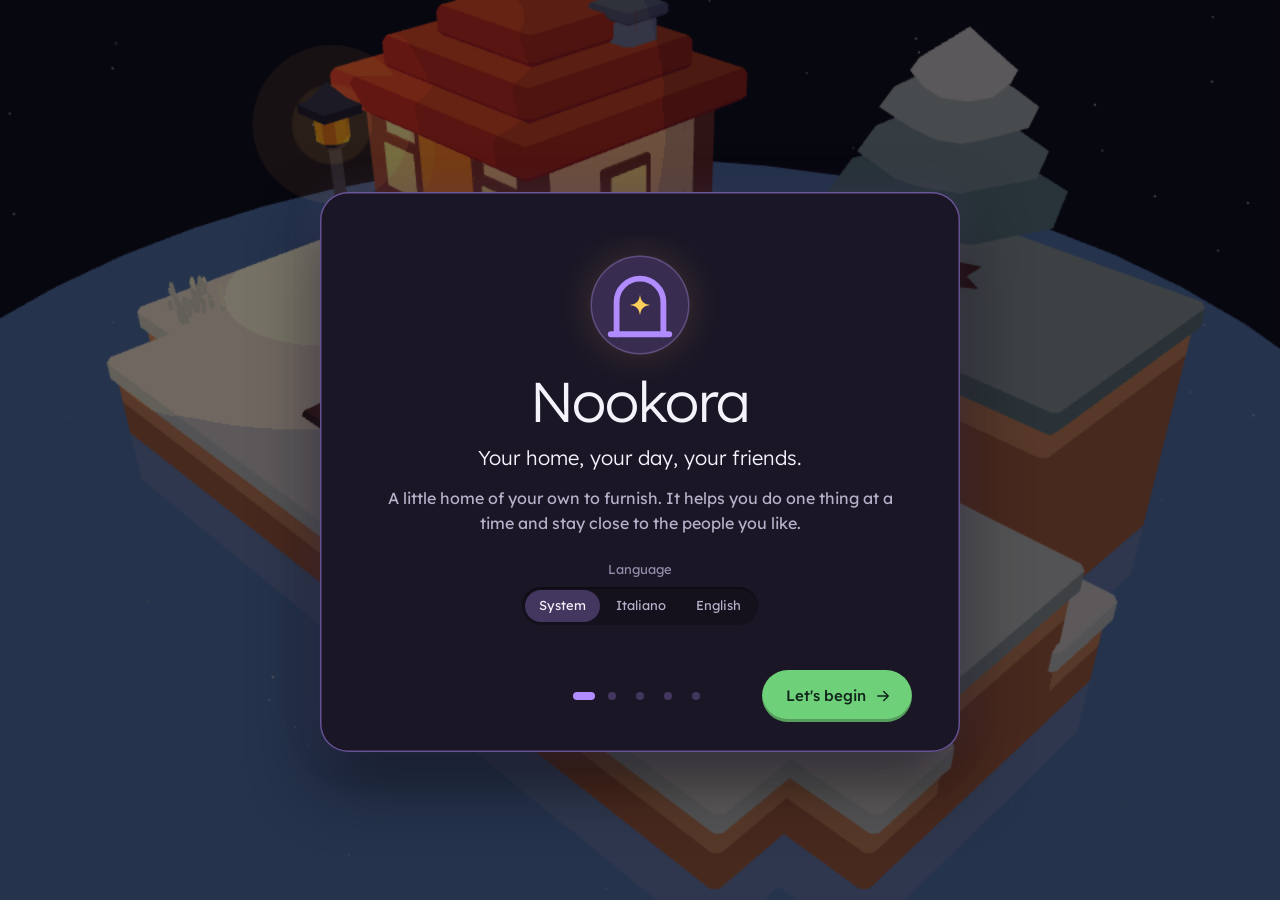
==== commit e107d977: "Nookora Co-Authored-By: Claude Opus 5.5 <noreply@anthropic.com>" ====
--- a/index.html
+++ b/index.html
@@ -11,9 +11,10 @@
 <link rel="manifest" href="manifest.webmanifest">
 <link rel="icon" href="icone/hubbo.svg" type="image/svg+xml">
 <link rel="apple-touch-icon" href="icone/hubbo-192.png">
-<link rel="preload" href="caratteri/nunito-latin-700-normal.woff2" as="font" type="font/woff2" crossorigin>
-<link rel="preload" href="caratteri/fredoka-latin-600-normal.woff2" as="font" type="font/woff2" crossorigin>
+<link rel="preload" href="caratteri/lexend-latin-400-normal.woff2" as="font" type="font/woff2" crossorigin>
+<link rel="preload" href="caratteri/lexend-latin-500-normal.woff2" as="font" type="font/woff2" crossorigin>
 <link rel="stylesheet" href="nookora.css">
+
 
 
 
--- a/nookora.css
+++ b/nookora.css
@@ -1 +1 @@
-@font-face{font-family:Lexend;font-weight:300;font-display:swap;src:url(caratteri/lexend-latin-300-normal.woff2) format("woff2");unicode-range:U+0000-00FF,U+0131,U+0152-0153,U+02BB-02BC,U+02C6,U+02DA,U+02DC,U+2000-206F,U+20AC,U+2122,U+2191,U+2193,U+2212,U+2215}@font-face{font-family:Lexend;font-weight:300;font-display:swap;src:url(caratteri/lexend-latin-ext-300-normal.woff2) format("woff2");unicode-range:U+0100-024F,U+1E00-1EFF,U+2020,U+20A0-20AB,U+20AD-20CF,U+2113,U+2C60-2C7F,U+A720-A7FF}@font-face{font-family:Lexend;font-weight:400;font-display:swap;src:url(caratteri/lexend-latin-400-normal.woff2) format("woff2");unicode-range:U+0000-00FF,U+0131,U+0152-0153,U+02BB-02BC,U+02C6,U+02DA,U+02DC,U+2000-206F,U+20AC,U+2122,U+2191,U+2193,U+2212,U+2215}@font-face{font-family:Lexend;font-weight:400;font-display:swap;src:url(caratteri/lexend-latin-ext-400-normal.woff2) format("woff2");unicode-range:U+0100-024F,U+1E00-1EFF,U+2020,U+20A0-20AB,U+20AD-20CF,U+2113,U+2C60-2C7F,U+A720-A7FF}@font-face{font-family:Lexend;font-weight:500;font-display:swap;src:url(caratteri/lexend-latin-500-normal.woff2) format("woff2");unicode-range:U+0000-00FF,U+0131,U+0152-0153,U+02BB-02BC,U+02C6,U+02DA,U+02DC,U+2000-206F,U+20AC,U+2122,U+2191,U+2193,U+2212,U+2215}@font-face{font-family:Lexend;font-weight:500;font-display:swap;src:url(caratteri/lexend-latin-ext-500-normal.woff2) format("woff2");unicode-range:U+0100-024F,U+1E00-1EFF,U+2020,U+20A0-20AB,U+20AD-20CF,U+2113,U+2C60-2C7F,U+A720-A7FF}@font-face{font-family:DM Mono;font-weight:400;font-display:swap;src:url(caratteri/dm-mono-latin-400-normal.woff2) format("woff2");unicode-range:U+0000-00FF,U+2000-206F}@font-face{font-family:DM Mono;font-weight:400;font-display:swap;src:url(caratteri/dm-mono-latin-ext-400-normal.woff2) format("woff2");unicode-range:U+0100-024F}:root{--notte: #07060c;--superficie: #13111c;--rialzo: #1c1928;--attivo: #272336;--sopra: #312c42;--linea: #221f2e;--controllo: #3a3550;--testo: #f4f2fa;--chiaro: #d5d0e3;--tenue: #b7b0c9;--fioco: #958ead;--inchiostro: #0c0a13;--pannello: var(--superficie);--riga: var(--rialzo);--campo: var(--rialzo);--bordo: var(--linea);--lavoro: #5ee1ff;--studio: #ffcf5c;--corpo: #6df5a8;--casa: #ff8a3d;--sera: #6f8fff;--svago: #ff7ac6;--tinta: #b08cff;--accento: #ffb48f;--lucciola: #ffd2b8;--stelle: #ffcf5c;--pericolo: #ff8fa3;--font: Lexend, "Segoe UI", system-ui, sans-serif;--mono: "DM Mono", ui-monospace, monospace;--c-oggi: #ffcf5c;--c-abitudini: #6df5a8;--c-progetti: #5ee1ff;--c-chat: #ff7ac6;--c-tu: #b08cff;--c-mattino: #ffb48f;--largo: 400px;--margine: 16px;--lato-barra: 500px;--curva: cubic-bezier(.2, .8, .2, 1);--molla: cubic-bezier(.34, 1.56, .64, 1);--via: cubic-bezier(.4, 0, 1, 1);--morbido: cubic-bezier(.22, 1, .36, 1);color-scheme:dark}*{box-sizing:border-box}html,body{margin:0;height:100%}body{background:linear-gradient(to bottom,#05040b,#0b0918 45%,#100c22 75%,#08070f) fixed var(--notte);color:var(--testo);font:400 14px/1.45 var(--font);overflow:hidden;-webkit-font-smoothing:antialiased;user-select:none;-webkit-user-select:none;touch-action:manipulation}input,textarea,[contenteditable]{user-select:text;-webkit-user-select:text}button,input,textarea,select{font:inherit;color:inherit}button{cursor:pointer}:focus-visible{outline:3px solid var(--c, var(--testo));outline-offset:3px;animation:respiraFuoco 1.6s ease-in-out infinite}@keyframes respiraFuoco{50%{outline-offset:5px;outline-color:color-mix(in srgb,var(--c, #ffffff) 55%,transparent)}}.mono{font-family:var(--mono);font-variant-numeric:tabular-nums}.nascosto{display:none!important}.sr{position:absolute;width:1px;height:1px;overflow:hidden;clip:rect(0 0 0 0);white-space:nowrap}[hidden]{display:none!important}#cielo{position:fixed;inset:0;pointer-events:none}#cielo svg{width:100%;height:100%}#scena{position:fixed;inset:0;overflow:hidden;touch-action:none;cursor:default}#scena.trascina{cursor:grabbing}.tela3d{position:absolute;inset:0;width:100%;height:100%;display:block}#scena.sull-isola>:not(.tela-isola,.strato-isola),#scena:not(.sull-isola)>:is(.tela-isola,.strato-isola){display:none}.strato-isola{position:absolute;inset:0;pointer-events:none}.strato-isola>.pesca-barra,.strato-isola>.pesca-carta{pointer-events:auto}#scena{transition:opacity .22s ease}#scena.buio{opacity:0}.mondo{position:absolute;left:0;top:0;transform-origin:0 0;will-change:transform}.mondo.liscio{transition:transform .5s var(--curva)}.mondo>svg{display:block;overflow:visible}.stanza-svg g[data-m]{cursor:default}.stanza-svg g[data-m].attivo{cursor:pointer}.stanza-svg g[data-m].attivo:hover{filter:brightness(1.18)}.stanza-svg g.sobbalza{animation:sobbalza .45s var(--curva)}@keyframes sobbalza{0%,to{transform:translateY(0)}35%{transform:translateY(-6px)}}.stanza-svg .scelto{filter:drop-shadow(0 0 6px rgba(255,255,255,.7))}.stanza-svg .fantasma{opacity:.78;pointer-events:none}.stanza-svg .fantasma.no{opacity:.45}.stanza-svg .entita{pointer-events:none}.stanza-svg .entita.tocca,.stanza-svg .lucciola{pointer-events:auto;cursor:pointer}.stanza-svg .meta{pointer-events:none}.alone-stanza{position:absolute;border-radius:50%;background:radial-gradient(closest-side,#b08cff24,#b08cff00);pointer-events:none}.tondo{width:40px;height:40px;border-radius:50%;border:none;background:var(--rialzo);color:var(--testo);display:inline-grid;place-items:center;flex:none;position:relative;transition:background .15s,transform .1s}.tondo:hover{background:var(--attivo)}.tondo:active{transform:scale(.94)}.tondo.piccolo{width:36px;height:36px}.tondo.grande{width:56px;height:56px}.tondo.vuoto{background:transparent;color:var(--tenue)}.tondo.vuoto:hover{background:var(--rialzo);color:var(--testo)}.tondo.acceso,.tondo.pieno{background:var(--testo);color:var(--inchiostro)}.tondo .punto{position:absolute;right:6px;top:6px;width:7px;height:7px;border-radius:50%;background:var(--lucciola)}.tondo:disabled{opacity:.4;pointer-events:none}.pieno{height:44px;border-radius:999px;border:none;background:var(--testo);color:var(--inchiostro);font-weight:500;font-size:15px;display:flex;align-items:center;justify-content:center;gap:8px;padding:0 20px;flex:none;transition:filter .15s,transform .1s}.pieno:hover{filter:brightness(.92)}.pieno:active{transform:scale(.98)}.pieno:disabled{background:var(--rialzo);color:var(--fioco);pointer-events:none}.pieno.largo{width:100%}.pieno.basso{height:36px;font-size:14px;padding:0 16px}.pieno.tenue{background:var(--rialzo);color:var(--testo);font-weight:400}.pieno.tenue:hover{background:var(--attivo);filter:none}.tondo.pieno{padding:0;display:inline-grid;height:40px}.tondo.piccolo.pieno{width:36px;height:36px}.chip{min-height:32px;padding:5px 13px;border-radius:999px;border:none;background:var(--rialzo);color:var(--chiaro);font-size:13px;display:inline-flex;align-items:center;gap:7px;text-align:left;transition:background .15s,color .15s;white-space:nowrap}.chip:hover{background:var(--attivo);color:var(--testo)}.chip.si{background:var(--testo);color:var(--inchiostro)}.chip .ora,.chip .mono{font-family:var(--mono);font-size:12px}.puntino{width:8px;height:8px;border-radius:50%;flex:none;display:inline-block}.linguette,.segmenti{display:flex;gap:2px;padding:3px;border-radius:999px;background:var(--rialzo);flex:none}.linguette button,.segmenti button{flex:1;height:32px;border-radius:999px;border:none;background:transparent;color:var(--tenue);font-size:13px;display:inline-flex;align-items:center;justify-content:center;gap:7px;padding:0 14px;white-space:nowrap}.linguette button:hover,.segmenti button:hover{color:var(--testo)}.linguette button[aria-selected=true],.segmenti button[aria-pressed=true]{background:var(--sopra);color:var(--testo)}.barra{position:fixed;inset:0 0 auto;height:0;z-index:20}.isola,.in-corso{background:color-mix(in srgb,var(--superficie) 94%,transparent);box-shadow:0 8px 24px #00000059}.isola{position:fixed;top:calc(var(--margine) + env(safe-area-inset-top,0px));height:52px;display:flex;align-items:center;gap:2px;padding:0 6px;border-radius:999px;z-index:21}.isola.sinistra{left:calc(var(--margine) + env(safe-area-inset-left,0px))}.isola.destra{right:calc(var(--margine) + env(safe-area-inset-right,0px));padding:0 6px;gap:4px}.marchio{width:40px;height:40px;display:grid;place-items:center;border:none;background:transparent;border-radius:999px;padding:0;flex:none;transition:background .15s,transform .1s}.marchio:hover{background:var(--rialzo)}.marchio:active{transform:scale(.92)}.schede{display:flex;align-items:center;gap:2px;padding-left:8px;margin-left:4px;border-left:1px solid var(--linea)}.sezione{height:40px;padding:0 14px 0 11px;border-radius:999px;border:none;background:transparent;color:var(--tenue);font-size:14px;display:inline-flex;align-items:center;gap:8px;position:relative;white-space:nowrap;transition:background .2s,color .2s,box-shadow .2s,transform .1s}.sezione .ic{display:grid;place-items:center;color:var(--c);transition:background .2s}.sezione:hover{color:var(--testo);background:var(--rialzo)}.sezione:active{transform:scale(.95)}.sezione[aria-pressed=true]{color:var(--testo);background:color-mix(in srgb,var(--c) 18%,var(--superficie));box-shadow:inset 0 0 0 1.5px color-mix(in srgb,var(--c) 55%,transparent)}.sezione .punto{width:7px;height:7px;border-radius:50%;background:var(--lucciola)}.sezione.sobbalza .ic{animation:sobbalzaIcona .5s var(--molla)}@keyframes sobbalzaIcona{45%{transform:scale(1.35)}}.amici{height:40px;display:inline-flex;align-items:center;gap:8px;padding:0 12px 0 8px;border-radius:999px;border:none;background:transparent;color:var(--tenue);font-size:13px;position:relative;white-space:nowrap;transition:background .2s,box-shadow .2s,color .2s,transform .1s}.amici:hover{background:var(--rialzo);color:var(--testo)}.amici:active{transform:scale(.95)}.amici[aria-pressed=true]{color:var(--testo);background:color-mix(in srgb,var(--c) 18%,var(--superficie));box-shadow:inset 0 0 0 1.5px color-mix(in srgb,var(--c) 55%,transparent)}.amici .ic{display:grid;color:var(--c);padding-left:2px}.amici .facce{display:flex;align-items:center}.amici .facce>span{display:grid;border-radius:50%;box-shadow:0 0 0 2px var(--superficie)}.amici .facce>span+span{margin-left:-9px}.amici .conta{min-width:18px;height:18px;border-radius:999px;background:var(--c-chat);color:var(--inchiostro);font:500 11px/18px var(--mono);text-align:center;padding:0 5px}.barra .tu{width:40px;height:40px;border-radius:50%;border:none;padding:0;background:transparent;display:grid;place-items:center;transition:box-shadow .2s,transform .1s,background .15s}.barra .tu:hover{background:var(--rialzo)}.barra .tu:active{transform:scale(.94)}.barra .tu[aria-pressed=true]{box-shadow:0 0 0 2px var(--superficie),0 0 0 3.5px var(--c)}.tasca{display:none}.in-corso{position:fixed;top:calc(var(--margine) + env(safe-area-inset-top,0px));left:50%;translate:-50% 0;height:52px;max-width:min(380px,calc(100vw - 2 * var(--lato-barra)));display:flex;align-items:center;gap:10px;padding:0 18px 0 14px;border-radius:999px;border:none;color:var(--testo);z-index:21;box-shadow:inset 0 0 0 1.5px color-mix(in srgb,var(--c) 50%,transparent),0 8px 24px #00000059;animation:cresceChip .42s var(--molla) both;transition:transform .1s}.in-corso:active{transform:scale(.97)}.in-corso .ic{display:grid;color:var(--c);flex:none}.in-corso .testo{font-size:14px;min-width:0;white-space:nowrap;overflow:hidden;text-overflow:ellipsis}.in-corso .quanto{font:13px var(--mono);color:var(--tenue);flex:none}@keyframes cresceChip{0%{transform:scale(.8);opacity:0}}@media (max-width: 1180px){.sezione .parola,.amici .quanti{display:none}.sezione{padding:0 11px}:root{--lato-barra: 270px}}.carta{position:fixed;z-index:15;top:calc(var(--margine) + 66px + env(safe-area-inset-top,0px));bottom:calc(var(--margine) + env(safe-area-inset-bottom,0px));width:min(var(--w, 440px),calc(100vw - 2 * var(--margine)));--sfondo-carta: color-mix(in srgb, var(--c) 6%, #100e18);background:var(--sfondo-carta);border-radius:28px;padding:22px;display:flex;flex-direction:column;gap:16px;visibility:hidden;box-shadow:inset 0 0 0 1.5px color-mix(in srgb,var(--c) 50%,transparent),inset 0 1px #ffffff0d,0 0 34px color-mix(in srgb,var(--c) 10%,transparent),0 28px 64px #0000008c}.carta.aperta,.carta.esce{visibility:visible}.carta.esce{pointer-events:none;z-index:14}.carta:where(.lato-sx){left:calc(var(--margine) + env(safe-area-inset-left,0px))}.carta:where(.lato-dx,.lato-amici){right:calc(var(--margine) + env(safe-area-inset-right,0px))}.carta:where(.lato-amici){transform-origin:top right;border-radius:32px}.carta:where(.bassa){bottom:auto;max-height:calc(100% - var(--margine) * 2 - 66px - env(safe-area-inset-top,0px) - env(safe-area-inset-bottom,0px))}.carta:where(.lato-giu){left:50%;translate:-50% 0;top:auto;bottom:calc(var(--margine) + env(safe-area-inset-bottom,0px))}.carta:where(.lato-centro){left:50%;top:50%;translate:-50% -50%;bottom:auto}.carta.entra.lato-sx{animation:cartaSx .56s var(--molla) both}.carta.entra.lato-dx{animation:cartaDx .56s var(--molla) both}.carta.entra.lato-giu{animation:cartaGiu .56s var(--molla) both}.carta.entra.lato-amici{animation:cartaAmici .5s var(--molla) both}.carta.entra.lato-centro{animation:cartaCentro .5s var(--molla) both}.carta.esce.lato-sx{animation:esceSx .2s var(--via) forwards}.carta.esce.lato-dx{animation:esceDx .2s var(--via) forwards}.carta.esce.lato-giu{animation:esceGiu .2s var(--via) forwards}.carta.esce.lato-amici{animation:esceAmici .2s var(--via) forwards}.carta.esce.lato-centro{animation:esceCentro .2s var(--via) forwards}@keyframes cartaSx{0%{transform:translate(calc(-100% - 40px))}}@keyframes cartaDx{0%{transform:translate(calc(100% + 40px))}}@keyframes cartaGiu{0%{transform:translateY(calc(100% + 40px))}}@keyframes cartaAmici{0%{transform:translate(28px,-36px) scale(.84);opacity:0}}@keyframes cartaCentro{0%{transform:scale(.86);opacity:0}}@keyframes esceSx{to{transform:translate(calc(-100% - 40px))}}@keyframes esceDx{to{transform:translate(calc(100% + 40px))}}@keyframes esceGiu{to{transform:translateY(calc(100% + 40px))}}@keyframes esceAmici{to{transform:translate(28px,-36px) scale(.84);opacity:0}}@keyframes esceCentro{to{transform:scale(.9);opacity:0}}.carta.arriva>.testata,.carta.arriva>.linguette,.carta.arriva .corpo>*,.carta.arriva>.fondo,.carta.arriva .cade{animation:sale .42s var(--morbido) both}.carta.arriva>.testata{animation-delay:.14s}.carta.arriva>.linguette{animation-delay:.18s}.carta.arriva .corpo>:nth-child(1){animation-delay:.2s}.carta.arriva .corpo>:nth-child(2){animation-delay:.24s}.carta.arriva .corpo>:nth-child(3){animation-delay:.28s}.carta.arriva .corpo>:nth-child(4){animation-delay:.32s}.carta.arriva .corpo>:nth-child(5){animation-delay:.36s}.carta.arriva .corpo>:nth-child(6){animation-delay:.4s}.carta.arriva .corpo>:nth-child(7){animation-delay:.44s}.carta.arriva .corpo>:nth-child(n+8){animation-delay:.48s}.carta.arriva .cade{animation-delay:calc(.24s + min(var(--i, 0),8)*40ms)}.carta.arriva>.fondo{animation-delay:.4s}@keyframes sale{0%{transform:translateY(12px);opacity:0}}.carta>.testata{display:flex;align-items:center;gap:12px;min-height:40px;flex:none}.carta h1{margin:0;flex:1;font-size:22px;font-weight:500;letter-spacing:-.005em;min-width:0;overflow:hidden;text-overflow:ellipsis;white-space:nowrap}.carta>.testata .segmenti{flex:none}.carta .corpo{flex:1;min-height:0;overflow-y:auto;display:flex;flex-direction:column;gap:6px;margin:0 -10px;padding:0 10px 4px;scrollbar-width:thin;scrollbar-color:var(--controllo) transparent}.carta .corpo>*{flex-shrink:0}.carta>.fondo{flex:none;display:flex;flex-direction:column;gap:8px}.carta .maniglia{display:none}.carta .riga,.carta .scheda,.carta .campo,.carta .tessera{background:color-mix(in srgb,var(--c) 4%,var(--rialzo))}.carta button.riga:hover,.carta .tessera:hover{background:color-mix(in srgb,var(--c) 6%,var(--attivo))}.distintivo{width:36px;height:36px;border-radius:50%;background:color-mix(in srgb,var(--c) 20%,var(--superficie));color:var(--c);display:grid;place-items:center;flex:none}.respira{position:relative}.respira:after{content:"";position:absolute;inset:-6px;border-radius:calc(var(--r, 14px) + 6px);border:3px solid var(--c);animation:respira 1.6s ease-in-out infinite;pointer-events:none}@keyframes respira{0%,to{opacity:.45;transform:scale(.99)}50%{opacity:1;transform:scale(1.025)}}.quadretto{--q: 42px;--r: calc(var(--q) * .3);width:var(--q);height:var(--q);border-radius:var(--r);border:none;padding:0;display:grid;place-items:center;background:#17151f;color:var(--inchiostro);position:relative;flex:none;transition:background .15s}.quadretto.si{background:var(--c)}.quadretto.no{background:transparent;box-shadow:inset 0 0 0 1.5px var(--sopra)}.quadretto.oggi{background:color-mix(in srgb,var(--c) 8%,transparent);box-shadow:none;border:2px dashed color-mix(in srgb,var(--c) 65%,transparent)}.quadretto.oggi.si{border:none;background:var(--c)}button.quadretto:hover{filter:brightness(1.12)}button.quadretto:active{transform:scale(.92)}.quadretto.timbra{animation:timbro .42s var(--molla)}@keyframes timbro{0%{transform:scale(.3)}60%{transform:scale(1.18)}}.scoppio{position:absolute;left:50%;top:50%;width:0;height:0;pointer-events:none}.scoppio i{position:absolute;left:-3px;top:-3px;width:6px;height:6px;border-radius:50%;background:var(--c);animation:scoppio .52s var(--morbido) both}@keyframes scoppio{0%{transform:rotate(var(--g)) translateY(0);opacity:0}15%{opacity:1}to{transform:rotate(var(--g)) translateY(-26px);opacity:0}}.stella-vola{position:fixed;z-index:60;left:0;top:0;pointer-events:none;display:grid}.campo .invio{font:11px var(--mono);color:var(--fioco);padding:4px 8px;border-radius:8px;background:var(--attivo);flex:none;margin-right:4px}.etichetta{font-size:12px;color:var(--fioco);padding:10px 4px 2px;display:flex;align-items:center;gap:8px}.etichetta:first-child{padding-top:0}.nota{margin:4px 4px 0;font-size:13px;line-height:1.5;color:var(--fioco)}.riga{display:flex;align-items:center;gap:12px;min-height:48px;padding:6px 8px 6px 12px;border-radius:14px;background:var(--rialzo);border:none;width:100%;text-align:left;color:var(--testo);font-size:14px}button.riga:hover{background:var(--attivo)}.riga .testo{flex:1;min-width:0}.riga .testo small{display:block;font-size:12px;color:var(--tenue);white-space:nowrap;overflow:hidden;text-overflow:ellipsis}.riga.lunga{padding-top:10px;padding-bottom:10px}.riga.lunga .testo small{white-space:normal;line-height:1.4;margin-top:2px}.riga.fatta{color:var(--fioco)}.riga.fatta .testo{text-decoration:line-through;text-decoration-color:#b7b0c973}.riga .ora{font-family:var(--mono);font-size:12px;color:var(--chiaro);width:44px;flex:none}.riga .dopo{font-family:var(--mono);font-size:12px;color:var(--fioco);flex:none}.riga:disabled{cursor:default;opacity:.7}.scheda{background:var(--rialzo);border-radius:16px;padding:14px;display:flex;flex-direction:column;gap:12px}.scheda.accesa{box-shadow:inset 0 0 0 1px var(--controllo)}.campo{display:flex;align-items:center;gap:8px;background:var(--rialzo);border-radius:999px;padding:4px 4px 4px 16px;flex:none}.campo:focus-within{box-shadow:inset 0 0 0 1px var(--controllo)}.campo input,.campo select{flex:1;min-width:0;background:transparent;border:none;outline:none;color:var(--testo);font-size:15px;height:36px}.campo input::placeholder,textarea::placeholder{color:var(--fioco)}textarea.area{width:100%;min-height:120px;resize:vertical;background:var(--rialzo);border:none;border-radius:14px;padding:12px 14px;color:var(--testo);line-height:1.5;outline:none}textarea.area:focus{box-shadow:inset 0 0 0 1px var(--controllo)}.spunta{width:24px;height:24px;border-radius:50%;border:none;flex:none;display:grid;place-items:center;background:transparent;box-shadow:inset 0 0 0 1.5px var(--c, var(--controllo));color:var(--inchiostro);padding:0}.spunta:hover{box-shadow:inset 0 0 0 1.5px var(--c, var(--tenue))}.spunta.si{background:var(--c, var(--corpo));box-shadow:none}.griglia{display:grid;grid-template-columns:repeat(2,minmax(0,1fr));gap:6px;align-content:start}.griglia.tre{grid-template-columns:repeat(3,minmax(0,1fr))}.tessera{background:var(--rialzo);border-radius:16px;padding:10px 12px 12px;display:flex;flex-direction:column;gap:4px;border:none;text-align:left;color:var(--testo);font-size:13px;position:relative}.tessera:hover{background:var(--attivo)}.tessera.si{background:var(--attivo);box-shadow:inset 0 0 0 1.5px var(--testo)}.tessera .figura{height:88px;display:flex;align-items:center;justify-content:center;overflow:hidden;flex:none}.tessera .figura svg,.tessera .figura img{height:100%;width:100%;object-fit:contain;display:block}.tessera .prezzo{font-family:var(--mono);font-size:12px;color:var(--stelle);display:inline-flex;align-items:center;gap:5px}.tessera .quanti{position:absolute;right:8px;top:8px;font-family:var(--mono);font-size:11px;color:var(--testo);background:var(--sopra);border-radius:999px;padding:1px 7px}.tessera.spenta{opacity:.6}.colori{display:flex;gap:8px;flex-wrap:wrap}.colori button{width:30px;height:30px;border-radius:50%;border:none;background:var(--c)}.colori button.si{box-shadow:0 0 0 2px var(--superficie),0 0 0 4px var(--testo)}.barra-avanzo{height:6px;border-radius:3px;background:var(--attivo);overflow:hidden;flex:none}.barra-avanzo>i{display:block;height:100%;border-radius:3px;background:var(--c, var(--testo));transition:width .4s var(--curva)}.fila{display:flex;flex-wrap:wrap;gap:6px;align-items:center}.bolla{position:absolute;z-index:11;transform:translate(-50%,-100%);width:max-content;max-width:240px;padding:8px 13px;border-radius:16px;background:#f4f2fa;color:var(--inchiostro);font-size:13px;line-height:1.35;pointer-events:none;animation:entraBolla .3s var(--curva)}.bolla.altri{display:flex;gap:8px;align-items:center}@keyframes entraBolla{0%{opacity:0;transform:translate(-50%,calc(-100% + 8px))}to{opacity:1;transform:translate(-50%,-100%)}}.avvisi{position:fixed;right:var(--margine);top:calc(var(--margine) + 56px);z-index:30;display:flex;flex-direction:column;gap:6px;align-items:flex-end;pointer-events:none}.avviso{pointer-events:auto;display:flex;align-items:center;gap:10px;max-width:380px;padding:8px 8px 8px 14px;border-radius:16px;background:var(--rialzo);box-shadow:0 12px 32px #00000073;animation:entra .3s var(--curva);font-size:14px}.avviso .testo{flex:1;min-width:0}.avviso .tondo.piccolo{width:30px;height:30px;background:transparent;color:var(--tenue)}.avviso .pieno.basso{height:32px}@keyframes entra{0%{opacity:0;transform:translateY(6px)}to{opacity:1}}.velo{position:fixed;inset:0;z-index:40;display:flex;flex-direction:column;background:#07060cf5!important;opacity:0;transition:opacity .3s;overflow-y:auto}.velo.aperto{opacity:1}.velo>*{flex-shrink:0!important}.velo .testata{display:flex;align-items:center;justify-content:space-between;gap:16px;padding:18px 32px;flex-wrap:wrap}.velo h1{margin:0;font-size:28px;font-weight:400;letter-spacing:-.01em}.vetrino{background:var(--superficie);border-radius:20px;padding:18px;display:flex;flex-direction:column;gap:14px}.benvenuto{position:fixed;inset:0;z-index:50;display:grid;place-items:center;background:#07060cd1}.benvenuto .carta{width:min(440px,calc(100vw - 32px));background:var(--superficie);border-radius:24px;padding:26px;display:flex;flex-direction:column;gap:16px;align-items:center;text-align:center;box-shadow:0 20px 60px #00000080}.insieme{position:fixed;left:50%;bottom:calc(var(--margine) + 64px);transform:translate(-50%);z-index:12;display:flex;align-items:center;gap:8px;padding:5px;border-radius:999px;background:var(--superficie);width:min(600px,calc(100vw - 32px));animation:entra .3s var(--curva)}.insieme .facce{display:flex;align-items:center;padding-left:4px;flex:none}.insieme .facce>span{display:grid}.insieme .facce>span+span:not(.chi){margin-left:-10px}.insieme .chi{font-size:13px;color:var(--chiaro);margin-left:10px;white-space:nowrap;max-width:160px;overflow:hidden;text-overflow:ellipsis}.insieme .campo{flex:1;min-width:0;padding:2px 3px 2px 14px}.insieme .campo input{height:34px;font-size:14px}.cuore-vola{position:absolute;z-index:11;pointer-events:none;transform:translate(-50%,-100%);animation:cuoreSale 1.7s ease-out forwards}@keyframes cuoreSale{0%{opacity:0;transform:translate(-50%,-60%) scale(.6)}20%{opacity:1;transform:translate(-50%,-100%) scale(1.1)}to{opacity:0;transform:translate(-50%,-260%) scale(1)}}@keyframes vola{0%{transform:translate(-6px,5px)}to{transform:translate(7px,-7px)}}.saltella{animation:saltella 2.8s ease-in-out infinite}@keyframes saltella{0%,to{transform:translateY(0)}50%{transform:translateY(-3px)}}@keyframes brilla{0%,to{opacity:.35}50%{opacity:1}}#cielo .brilla{animation:brilla 3.4s ease-in-out infinite}@media (prefers-reduced-motion: reduce){*,*:before,*:after{animation-duration:.001ms!important;animation-iteration-count:1!important;transition-duration:.001ms!important}}.calmo *,.calmo *:before,.calmo *:after{animation-duration:.001ms!important;animation-iteration-count:1!important;transition-duration:.001ms!important}@media (max-width: 760px){:root{--margine: 10px;--tasca: calc(76px + env(safe-area-inset-bottom, 0px)) }.isola.sinistra .schede{display:none}.isola{height:48px;padding:0 4px}.in-corso{height:48px;left:calc(var(--margine) + 56px);translate:none;max-width:none;padding:0 14px 0 12px;gap:8px}.in-corso .testo{display:none}.tasca{position:fixed;left:0;right:0;bottom:0;z-index:21;display:flex;justify-content:space-around;align-items:flex-start;height:var(--tasca);padding:8px 8px env(safe-area-inset-bottom,0px);background:color-mix(in srgb,var(--superficie) 97%,transparent);border-top:1px solid var(--rialzo)}.tasca .sezione{flex:1;max-width:90px;height:auto;flex-direction:column;gap:4px;padding:0;font-size:11px;background:transparent!important;box-shadow:none!important}.tasca .sezione .parola{display:block}.tasca .sezione .ic{width:58px;height:32px;border-radius:999px}.tasca .sezione[aria-pressed=true] .ic{background:color-mix(in srgb,var(--c) 22%,var(--superficie))}.tasca .sezione .punto{position:absolute;top:0;right:calc(50% - 28px)}.carta{left:8px;right:8px;width:auto;translate:none;top:auto;bottom:calc(var(--tasca) + 8px);height:min(76vh,640px);max-height:calc(100% - var(--tasca) - 74px - env(safe-area-inset-top,0px));padding:22px 16px 16px;border-radius:28px;transform-origin:bottom center}.carta:where(.lato-amici){height:calc(100% - var(--tasca) - 74px - env(safe-area-inset-top,0px))}.carta:where(.bassa){height:auto}.carta.entra{animation-name:cartaGiu!important;animation-duration:.5s}.carta.esce{animation-name:esceGiu!important}.carta .maniglia{display:block;position:absolute;top:2px;left:50%;translate:-50% 0;width:64px;height:20px;border:none;padding:0;background:transparent}.carta .maniglia:before{content:"";display:block;width:36px;height:4px;border-radius:2px;background:var(--controllo);margin:auto}.carta h1{font-size:20px}.avvisi{left:var(--margine);right:var(--margine);align-items:stretch;top:calc(64px + env(safe-area-inset-top,0px))}.velo .testata{padding:14px 16px}.velo h1{font-size:24px}.insieme{bottom:calc(124px + env(safe-area-inset-bottom,0px));width:calc(100vw - 16px)}.insieme .chi{display:none}body:has(.carta.lato-sx.aperta) .bolla,body:has(.carta.lato-telefono.su) .bolla{display:none}}.sottovoce{height:32px;padding:0 10px;border-radius:999px;border:none;background:transparent;color:var(--tenue);font:400 13px var(--font);display:inline-flex;align-items:center;gap:6px;flex:none;white-space:nowrap;transition:background .15s,color .15s}.sottovoce:hover{background:var(--rialzo);color:var(--testo)}.sottovoce:active{transform:scale(.97)}.sottovoce>span[class=""],.sottovoce>span:not([class]){display:grid}.sottovoce.mono{font-family:var(--mono);font-size:12px}.icona-quieta{width:44px;height:44px;border-radius:50%;border:none;padding:0;background:transparent;color:var(--fioco);display:grid;place-items:center;flex:none;transition:background .15s,color .15s,transform .1s}.icona-quieta:hover{background:color-mix(in srgb,var(--superficie) 90%,transparent);color:var(--testo)}.icona-quieta:active{transform:scale(.94)}.icona-quieta:disabled{opacity:.3;pointer-events:none}.icona-quieta.acceso,.icona-quieta[aria-expanded=true]{color:var(--c-oggi)}@media (pointer: coarse){.sottovoce{min-height:40px}}.carta .linguette .giornata-conta{font:11px var(--mono);color:var(--fioco)}.carta .linguette button[aria-selected=true] .giornata-conta{color:var(--tenue)}.oggi-giorno{display:flex;align-items:flex-end;gap:12px;margin-top:4px}.oggi-giorno .quando{flex:1;min-width:0;display:flex;flex-direction:column;gap:2px}.oggi-giorno .giorno-settimana{font-size:14px;color:var(--tenue)}.oggi-giorno .data{font-size:32px;font-weight:300;letter-spacing:-.01em;line-height:1.1;white-space:nowrap;overflow:hidden;text-overflow:ellipsis}.oggi-giorno .quante{display:flex;flex-direction:column;align-items:flex-end;gap:6px;flex:none;padding-bottom:3px}.oggi-giorno .numeri{font:13px var(--mono);color:var(--tenue);white-space:nowrap}.oggi-giorno .numeri b{font-weight:400;font-size:20px;color:var(--testo)}.oggi-giorno .puntini{display:flex;gap:4px}.oggi-giorno .puntini i{width:7px;height:7px;border-radius:50%;background:var(--attivo);transition:background .3s}.oggi-giorno .puntini i.si{background:var(--c)}.oggi-giorno .barra-avanzo{width:96px;height:5px}.oggi-linea{--binario: #2a2638;list-style:none;margin:12px 0 0;padding:0;display:flex;flex-direction:column}.oggi-linea>li{position:relative;display:grid;grid-template-columns:48px 28px minmax(0,1fr);column-gap:10px;align-items:center;min-height:46px}.oggi-linea>li:before{content:"";position:absolute;left:71px;top:0;bottom:0;width:2px;background:var(--binario)}.oggi-linea>li.fatta:before{background:color-mix(in srgb,var(--c) 55%,transparent)}.oggi-linea>li:first-child:before{top:23px}.oggi-linea>li:last-child:before{bottom:auto;height:23px}.oggi-linea>li.adesso:first-child:before{top:50%}.oggi-linea>li.adesso:last-child:before{height:50%}.oggi-linea>li:only-child:before{display:none}.oggi-linea>li.appena{animation:sale .42s var(--morbido) both}.oggi-linea .ora{grid-row:1;font:12px var(--mono);font-variant-numeric:tabular-nums;color:var(--tenue);white-space:nowrap}.oggi-linea .fatta .ora,.oggi-linea .saltata .ora{color:var(--fioco)}.oggi-linea .con-ora .ora{color:var(--c)}.oggi-linea .adesso .ora{color:var(--testo)}.oggi-linea .nodo{grid-column:2;grid-row:1;align-self:stretch;position:relative;z-index:1;width:44px;min-height:46px;margin:0 -8px;padding:0;border:none;background:transparent;display:grid;place-items:center;color:inherit}.oggi-linea .pallino{display:grid;place-items:center;border-radius:50%;position:relative;flex:none;transition:transform .2s var(--molla),background .15s,color .15s}.oggi-linea .pallino svg{display:block}.oggi-linea .dopo .pallino{width:18px;height:18px;background:var(--superficie);box-shadow:inset 0 0 0 2px color-mix(in srgb,var(--c) 85%,transparent);color:transparent}.oggi-linea .dopo .nodo:hover .pallino{transform:scale(1.18);background:color-mix(in srgb,var(--c) 22%,var(--superficie));color:var(--c)}.oggi-linea .nodo:active .pallino{transform:scale(.88)}.oggi-linea .fatta .pallino{width:22px;height:22px;background:var(--c);color:var(--inchiostro)}.oggi-linea .adesso .pallino{width:28px;height:28px;background:color-mix(in srgb,var(--c) 25%,var(--superficie));box-shadow:inset 0 0 0 2px var(--c);color:var(--c)}.oggi-linea .adesso .pallino:after{content:"";position:absolute;inset:-5px;border-radius:50%;border:2px solid var(--c);animation:respira 1.6s ease-in-out infinite;pointer-events:none}.oggi-linea .adesso .nodo:hover .pallino{transform:scale(1.08)}.oggi-linea .saltata .pallino{width:18px;height:18px;background:var(--superficie);box-shadow:inset 0 0 0 1.5px var(--fioco)}.oggi-linea .raccolte .pallino{width:22px;height:22px;background:var(--attivo);color:var(--tenue);font:10px var(--mono)}.oggi-linea .pallino.timbra{animation:timbro .42s var(--molla)}.oggi-linea .oggi-voce{grid-column:3;grid-row:1;display:flex;align-items:center;gap:8px;min-width:0;min-height:46px;padding:0;border:none;background:transparent;color:var(--testo);font-size:15px;text-align:left}.oggi-linea .oggi-voce .testo{min-width:0;white-space:nowrap;overflow:hidden;text-overflow:ellipsis;transition:color .15s}.oggi-linea .oggi-voce:hover .testo{color:#fff}.oggi-linea .fatta .oggi-voce,.oggi-linea .saltata .oggi-voce{color:var(--fioco)}.oggi-linea .fatta .oggi-voce:hover .testo{color:var(--tenue)}.oggi-linea .aperta .oggi-voce .testo{white-space:normal;overflow-wrap:anywhere}.oggi-linea .oggi-voce small{font:11px var(--mono);color:var(--fioco);flex:none}.oggi-linea .raccolte .oggi-voce{font-size:13px}.oggi-linea .raccolte .freccia{display:grid;color:var(--fioco)}.oggi-linea .fissa{flex:none;font:11px var(--mono);color:var(--c);padding:2px 8px;border-radius:999px;background:color-mix(in srgb,var(--c) 14%,var(--superficie));white-space:nowrap}.oggi-linea .carta-adesso{grid-column:3;grid-row:1;min-width:0;margin:6px 0;padding:14px 16px;border-radius:18px;background:color-mix(in srgb,var(--c) 10%,var(--superficie));box-shadow:inset 0 0 0 1.5px color-mix(in srgb,var(--c) 40%,transparent);display:flex;flex-direction:column;gap:10px}.oggi-linea .carta-adesso .titolo{display:flex;align-items:center;flex-wrap:wrap;gap:6px 8px;padding:0;border:none;background:transparent;color:var(--testo);font-size:17px;font-weight:500;line-height:1.3;text-align:left}.oggi-linea .carta-adesso .titolo .testo{overflow-wrap:anywhere}.oggi-linea .carta-adesso .titolo .fissa{font-weight:400}.oggi-linea .carta-adesso .meta{display:flex;align-items:center;gap:8px;font-size:13px;color:var(--tenue)}.oggi-linea .carta-adesso .meta i{width:8px;height:8px;border-radius:50%;background:var(--c);flex:none}.oggi-linea .carta-adesso .azione{display:flex;align-items:center;gap:10px}.oggi-linea .carta-adesso .pieno{height:40px;padding:0 20px 0 16px}.oggi-linea .carta-adesso .pieno>span{display:grid}.oggi-linea .rare{grid-column:3;display:flex;flex-wrap:wrap;align-items:center;gap:2px;margin:-4px 0 8px -10px;animation:sale .28s var(--morbido) both}.oggi-linea .carta-adesso .rare{margin:0 0 -4px -10px}.oggi-linea .rare .sottovoce>span{display:grid}.oggi-linea .rare.modifica{flex-direction:column;align-items:stretch;gap:6px;margin-left:0}.oggi-linea .rare.modifica .campo{padding:2px 4px 2px 14px}.oggi-linea .rare.modifica .campo input{height:36px;font-size:14px}.oggi-linea .rare.modifica .scelte{display:flex;flex-wrap:wrap;align-items:center;gap:2px 4px;margin-left:-6px}.oggi-linea .rare.modifica .spazio{flex:1}.oggi-linea .parti{display:flex}.oggi-linea .parte-punto{width:30px;height:30px;border-radius:50%;border:none;padding:0;background:transparent;display:grid;place-items:center}.oggi-linea .parte-punto i{width:12px;height:12px;border-radius:50%;background:var(--c);transition:transform .15s var(--molla),box-shadow .15s}.oggi-linea .parte-punto:hover i{transform:scale(1.2)}.oggi-linea .parte-punto[aria-pressed=true] i{box-shadow:0 0 0 2px var(--sfondo-carta),0 0 0 3.5px var(--c)}.oggi-linea input[type=time]{color-scheme:dark;height:32px;padding:0 10px;border:none;border-radius:999px;background:var(--rialzo);color:var(--testo);font:13px var(--mono)}@media (pointer: coarse){.oggi-linea .parte-punto{width:40px;height:40px}}.oggi-rimandate{margin-top:14px}.oggi-rimandate .etichetta{padding:0 0 4px 96px}.oggi-rimandate ul{list-style:none;margin:0;padding:0;display:flex;flex-direction:column}.oggi-rimandate .oggi-voce{display:grid;grid-template-columns:48px 28px minmax(0,1fr) auto;column-gap:10px;align-items:center;width:100%;min-height:40px;padding:0 6px 0 0;border:none;border-radius:12px;background:transparent;color:var(--tenue);font-size:14px;text-align:left}.oggi-rimandate .oggi-voce:hover{color:var(--testo);background:color-mix(in srgb,var(--c-oggi) 4%,var(--rialzo))}.oggi-rimandate .oggi-voce i{grid-column:2;justify-self:center;width:14px;height:14px;border-radius:50%;border:1.5px dashed color-mix(in srgb,var(--c) 80%,transparent)}.oggi-rimandate .oggi-voce .testo{min-width:0;white-space:nowrap;overflow:hidden;text-overflow:ellipsis}.oggi-rimandate .oggi-voce .piu{display:grid;color:var(--fioco)}.oggi-rimandate .oggi-voce:hover .piu{color:var(--testo)}.carta .oggi-ripianifica{align-self:flex-start;margin:12px 0 6px 86px;height:36px;padding:0 12px 0 10px;border:none;border-radius:999px;background:transparent;color:var(--fioco);font-size:13px;display:inline-flex;align-items:center;gap:8px}.carta .oggi-ripianifica>span{display:grid}.carta .oggi-ripianifica:hover{background:var(--rialzo);color:var(--testo)}.oggi-vuoto,.oggi-finita,.appunti-vuoto{display:flex;flex-direction:column;align-items:center;text-align:center;gap:8px;padding:40px 18px 8px}.oggi-vuoto .segno{display:grid;margin-bottom:6px}.oggi-vuoto .titolo,.oggi-finita .titolo,.appunti-vuoto .titolo{margin:0;font-size:18px;font-weight:400;color:var(--testo)}.oggi-vuoto .nota,.oggi-finita .nota,.appunti-vuoto .nota{margin:0;max-width:300px;text-align:center}.oggi-vuoto .pieno,.oggi-vuoto .pieno.largo{width:auto;margin-top:16px;padding:0 22px 0 18px}.oggi-vuoto .pieno>span{display:grid}.oggi-finita{padding:30px 18px 14px}.oggi-finita .stelle{display:grid;place-items:center;width:52px;height:52px;margin-bottom:4px;border-radius:50%;background:color-mix(in srgb,var(--c-oggi) 12%,var(--superficie));box-shadow:inset 0 0 0 1.5px color-mix(in srgb,var(--c-oggi) 35%,transparent)}.oggi-finita .stelle svg{animation:brilla 3.4s ease-in-out infinite}.carta .oggi-campo{height:48px;padding:0 5px 0 16px;gap:10px}.carta .oggi-campo .ic{display:grid;color:var(--fioco);flex:none}.carta .oggi-campo input{height:46px;font-size:15px}.carta .oggi-campo .invio{margin-right:8px}.carta .oggi-campo:focus-within{box-shadow:inset 0 0 0 1.5px color-mix(in srgb,var(--c) 45%,transparent)}.carta .oggi-campo:focus-within .ic{color:var(--c)}.appunti-lista{list-style:none;margin:8px 0 0;padding:0;display:flex;flex-direction:column}.appunti-lista>li+li{border-top:1px solid var(--linea)}.appunti-lista .appunto-voce{display:flex;align-items:center;gap:12px;width:100%;min-height:48px;padding:6px 4px;border:none;border-radius:12px;background:transparent;color:var(--testo);font-size:15px;text-align:left}.appunti-lista .appunto-voce i{flex:none;width:8px;height:8px;margin:0 4px;border-radius:50%;background:var(--lucciola);box-shadow:0 0 10px color-mix(in srgb,var(--accento) 70%,transparent)}.appunti-lista .appunto-voce .testo{flex:1;min-width:0;overflow-wrap:anywhere;transition:color .15s}.appunti-lista .appunto-voce:hover .testo{color:#fff}.appunti-lista .appunto-voce .quando{flex:none;font:11px var(--mono);color:var(--fioco)}.appunti-lista .rare{display:flex;flex-wrap:wrap;align-items:center;gap:2px;margin:-4px 0 10px 14px;animation:sale .28s var(--morbido) both}.appunti-lista .rare .sottovoce>span{display:grid}.appunti-lista .rare .sottovoce.indietro{width:32px;padding:0;justify-content:center}.appunti-lista .rare .domanda{font-size:12px;color:var(--fioco);padding:0 8px}.appunti-lista .rare .puntino{width:8px;height:8px}.carta .appunti-nota{margin:14px 4px 0}.appunti-vuoto .segno{position:relative;width:90px;height:56px;margin-bottom:6px}.appunti-vuoto .segno i{position:absolute;width:8px;height:8px;border-radius:50%;background:var(--lucciola);box-shadow:0 0 12px var(--accento);left:calc(14px + var(--k) * 28px);top:calc(18px + var(--k) * 9px - var(--k) * var(--k) * 6px);animation:saltella 2.8s ease-in-out infinite;animation-delay:calc(var(--k) * -.9s)}.momento{position:fixed;inset:0;z-index:40;display:flex;flex-direction:column;background:#07060c9e;color:var(--testo);opacity:0;transition:opacity .32s var(--morbido);overflow:hidden}.momento.aperto{opacity:1}body:has(.momento.aperto) :is(.barra,.carta,.vista-comandi,.insieme,.dock,.contesto,.bolla,.avvisi){animation:momentoVia .3s var(--morbido) forwards}@keyframes momentoVia{to{opacity:0;visibility:hidden}}.momento-marchio{position:absolute;z-index:2;top:calc(var(--margine) + env(safe-area-inset-top,0px));left:calc(var(--margine) + env(safe-area-inset-left,0px));height:52px;display:flex;align-items:center;gap:8px;padding:0 14px 0 12px;border-radius:999px;background:color-mix(in srgb,var(--superficie) 94%,transparent);box-shadow:0 8px 24px #00000059;font-size:15px;font-weight:500;pointer-events:none}.momento-marchio>span{display:grid}@keyframes gCresce{0%{transform:scale(.82);opacity:0}}.momento-focus{align-items:center;justify-content:center;padding:72px 16px 32px}.focus-centro{display:flex;flex-direction:column;align-items:center;gap:26px;margin-top:24px}.momento-focus.entra .focus-centro{animation:gCresce .6s var(--molla) .12s both}.focus-anello{--d: min(380px, 86vw, calc(100vh - 290px) );position:relative;width:var(--d);height:var(--d);min-width:240px;min-height:240px;border-radius:50%;border:none;padding:0;background:transparent;color:var(--testo);display:grid;place-items:center;transition:transform .25s var(--molla)}.focus-anello:active{transform:scale(.97)}.focus-anello:focus-visible{outline-color:var(--c-oggi);outline-offset:-6px}.focus-anello .disegno,.focus-anello .disegno svg{position:absolute;inset:0;width:100%;height:100%;display:block}.focus-anello .pista{fill:#100e18;fill-opacity:.86;stroke:var(--attivo);stroke-width:12}.focus-anello .corsa{fill:none;stroke:var(--c-oggi);stroke-width:12;stroke-linecap:round;transition:stroke-dasharray 1s linear,stroke-opacity .3s}.focus-anello.pausa .corsa{stroke-opacity:.4}.focus-anello.finito .pista{stroke:var(--c-oggi);animation:gFinito 2.4s ease-in-out infinite}.focus-anello.finito .corsa{display:none}@keyframes gFinito{0%,to{stroke-opacity:.35}50%{stroke-opacity:.9}}.focus-anello .dentro{position:relative;display:flex;flex-direction:column;align-items:center;gap:6px;max-width:74%;text-align:center}.focus-anello .astro{display:grid;transition:opacity .3s}.focus-anello.pausa .astro{opacity:.45}.focus-anello .nome{margin-top:6px;font-size:19px;font-weight:500;line-height:1.3;overflow-wrap:anywhere;display:-webkit-box;-webkit-line-clamp:2;-webkit-box-orient:vertical;overflow:hidden}.focus-anello .tempo{display:flex;align-items:baseline;gap:6px}.focus-anello .tempo b{font:400 calc(var(--d) * .21) / 1 var(--mono);letter-spacing:-.02em;font-variant-numeric:tabular-nums}.focus-anello .tempo span{font-size:18px;color:var(--tenue)}.focus-anello.pausa .tempo b{color:var(--tenue)}.focus-anello .scaduto{font-size:calc(var(--d) * .09);font-weight:300;line-height:1.2;margin:4px 0}.focus-anello .sotto-tempo{font-size:13px;color:var(--fioco)}.focus-azioni{display:flex;flex-direction:column;align-items:center;gap:6px}.focus-azioni .pieno{height:52px;padding:0 22px 0 18px}.focus-azioni .pieno>span{display:grid}.focus-azioni .sottovoce{height:44px;padding:0 14px;font-size:14px;color:var(--fioco)}.momento-focus.entra .focus-azioni{animation:sale .42s var(--morbido) .5s both}.focus-amici{position:absolute;z-index:2;top:calc(var(--margine) + 2px + env(safe-area-inset-top,0px));left:50%;translate:-50% 0;max-width:calc(100vw - 320px);height:48px;display:flex;align-items:center;gap:10px;padding:0 16px 0 6px;border:none;border-radius:999px;background:color-mix(in srgb,var(--superficie) 94%,transparent);box-shadow:inset 0 0 0 1.5px color-mix(in srgb,var(--c-chat) 45%,transparent);color:var(--testo);font-size:13px;white-space:nowrap;animation:sale .42s var(--morbido) .6s both}.focus-amici .facce{display:flex;flex:none}.focus-amici .facce>span{display:grid;border-radius:50%}.focus-amici .facce>span+span{margin-left:-12px}.focus-amici .testo{min-width:0;overflow:hidden;text-overflow:ellipsis}.focus-amici .mono{flex:none;font-size:12px;color:var(--fioco)}.focus-amici .ic{display:grid;color:var(--c-chat)}button.focus-amici:hover{background:var(--rialzo)}.focus-angolo{position:absolute;z-index:3;top:calc(var(--margine) + 4px + env(safe-area-inset-top,0px));right:calc(var(--margine) + env(safe-area-inset-right,0px));display:flex;gap:2px}.focus-pop{position:absolute;top:52px;right:0;width:290px;padding:10px;border-radius:20px;background:var(--superficie);box-shadow:inset 0 0 0 1.5px color-mix(in srgb,var(--c-oggi) 28%,transparent),0 20px 48px #0000008c;display:flex;flex-direction:column;gap:2px;transform-origin:top right;animation:gCresce .34s var(--molla) both}.focus-pop .etichetta{padding:4px 10px 6px}.focus-pop .suono-voce{display:flex;align-items:center;gap:12px;height:42px;padding:0 12px;border:none;border-radius:12px;background:transparent;color:var(--chiaro);font-size:14px;text-align:left}.focus-pop .suono-voce>span{display:grid}.focus-pop .suono-voce .testo{flex:1;display:block}.focus-pop .suono-voce:hover,.focus-pop .suono-voce[aria-pressed=true]{background:var(--rialzo);color:var(--testo)}.focus-pop .suono-voce .si{color:var(--c-oggi)}.focus-pop .nota{margin:6px 10px 2px;font-size:12px}.focus-pop.pensiero{width:340px;padding:8px}.focus-pop.pensiero .campo{padding:4px 4px 4px 16px}.focus-pop.pensiero .campo input{height:40px}.focus-pop.pensiero .nota{display:flex;align-items:center;gap:6px;color:var(--c-abitudini)}.focus-pop.pensiero .nota>span{display:grid}.mattino-scena{position:relative;flex:1;min-height:0;display:grid;place-items:center;padding:84px 24px 40px}.mattino-posto{position:relative;width:min(720px,100%)}.mattino-carta{--c: var(--c-mattino);position:relative;display:flex;flex-direction:column;min-height:min(480px,calc(100vh - 140px));max-height:min(86vh,calc(100vh - 110px));padding:40px 44px;border-radius:28px;background:color-mix(in srgb,var(--c) 6%,#100e18);box-shadow:inset 0 0 0 1.5px color-mix(in srgb,var(--c) 50%,transparent),inset 0 1px #ffffff0d,0 0 34px color-mix(in srgb,var(--c) 10%,transparent),0 28px 64px #0000008c}.mattino-passi{display:flex;align-items:center;gap:12px;flex:none}.mattino-passi button{flex:1;height:20px;padding:0;border:none;background:transparent;display:grid;align-items:center}.mattino-passi button i{display:block;height:6px;border-radius:999px;background:#2a2638;transition:background .3s,transform .2s}.mattino-passi button.si i{background:var(--c)}.mattino-passi button:hover i{transform:scaleY(1.4)}.mattino-passi .mono{flex:none;margin-left:6px;font-size:12px;color:var(--fioco);white-space:nowrap}.mattino-dentro{flex:1;min-height:0;overflow-y:auto;margin:0 -14px;padding:0 14px 10px;scrollbar-width:thin;scrollbar-color:var(--controllo) transparent}.mattino-dentro .piccolo{margin:34px 0 0;font-size:16px;color:var(--tenue)}.mattino-dentro .piccolo:first-letter{text-transform:uppercase}.mattino-dentro h2{margin:6px 0 0;font-size:40px;font-weight:300;letter-spacing:-.015em;line-height:1.15}.mattino-dentro .nota-passo{margin:8px 0 0;font-size:15px;line-height:1.5;color:var(--fioco)}.mattino-dentro .nota{margin:12px 0 0}.mattino-piede{display:flex;align-items:center;gap:4px;margin-top:22px;flex:none}.mattino-piede .spazio{flex:1}.mattino-piede .sottovoce{height:44px;padding:0 12px;font-size:14px;color:var(--fioco)}.mattino-piede .sottovoce>span{display:grid}.mattino-piede .pieno{height:52px;padding:0 20px 0 24px}.mattino-piede .pieno>span{display:grid}.lune{display:flex;justify-content:space-between;gap:8px;margin-top:34px}.luna{flex:0 1 112px;min-width:0;border:none;background:transparent;padding:0;display:flex;flex-direction:column;align-items:center;gap:12px;color:var(--tenue);font-size:14px}.luna .disco{position:relative;width:92px;height:92px;border-radius:50%;background:color-mix(in srgb,var(--c) 7%,var(--superficie));box-shadow:inset 0 0 0 1.5px var(--sopra);color:var(--c);display:grid;place-items:center;transition:transform .35s var(--molla),background .2s,box-shadow .2s}.luna .disco svg{display:block}.luna:hover .disco{background:color-mix(in srgb,var(--c) 13%,var(--superficie))}.luna:active .disco{transform:scale(.94)}.luna.si{color:var(--testo)}.luna.si .disco{background:color-mix(in srgb,var(--c) 20%,var(--superficie));box-shadow:inset 0 0 0 1.5px var(--c);transform:scale(1.06);animation:lunaScelta .45s var(--molla)}.luna.si .disco:after{content:"";position:absolute;inset:-7px;border-radius:50%;border:3px solid var(--c);animation:respira 1.6s ease-in-out infinite;pointer-events:none}.luna:focus-visible{outline:none}.luna:focus-visible .disco{outline:3px solid var(--c);outline-offset:4px}@keyframes lunaScelta{0%{transform:scale(.9)}}.mattino-campo{margin-top:26px;height:52px;padding:0 6px 0 18px;gap:10px;background:var(--rialzo)}.mattino-campo .ic{display:grid;color:var(--fioco)}.mattino-campo input{height:50px;font-size:16px}.mattino-campo .invio{margin-right:8px}.mattino-campo:focus-within{box-shadow:inset 0 0 0 1.5px color-mix(in srgb,var(--c) 50%,transparent)}.mattino-campo:focus-within .ic{color:var(--c)}.mattino-appunti{list-style:none;margin:16px 0 0;padding:0;display:flex;flex-wrap:wrap;gap:8px}.mattino-appunti .chip{min-height:36px;padding:6px 14px 6px 12px;background:var(--rialzo);color:var(--testo);font-size:14px;white-space:normal;cursor:default;animation:sale .3s var(--morbido) both}.mattino-appunti .chip i{width:8px;height:8px;border-radius:50%;flex:none;background:var(--lucciola);box-shadow:0 0 10px var(--accento)}.mattino-carico{display:flex;align-items:center;gap:12px;margin-top:16px}.mattino-carico .barra-avanzo{flex:0 1 220px}.mattino-carico .mono{font-size:12px;color:var(--fioco);white-space:nowrap}.mattino-parti{display:flex;flex-direction:column;margin-top:14px}.mattino-parte{display:grid;grid-template-columns:128px minmax(0,1fr);gap:8px 14px;align-items:start;padding:12px 0;border-top:1px solid var(--linea)}.mattino-parte .nome{display:flex;align-items:center;gap:10px;min-height:34px;font-size:15px}.mattino-parte .nome i{width:9px;height:9px;border-radius:50%;background:var(--c);flex:none}.mattino-parte .nome .mono{font-size:11px;color:var(--c)}.mattino-parte .scelte{display:flex;flex-wrap:wrap;gap:6px}.mattino-parte .chip{min-height:34px;background:var(--rialzo);white-space:normal}.mattino-parte .chip:hover{background:var(--attivo)}.mattino-parte .chip.si{background:var(--c);color:var(--inchiostro)}.mattino-parte .chip>span{display:inline-flex}.mattino-parte .chip .ieri{color:var(--fioco)}.mattino-parte .chip.si .ieri{color:inherit}.mattino-parte .aggiungi{display:inline-flex;align-items:center;gap:6px;width:140px;height:34px;padding:0 12px;border-radius:999px;box-shadow:inset 0 0 0 1px var(--sopra);color:var(--fioco);transition:width .25s var(--morbido),box-shadow .15s}.mattino-parte .aggiungi>span{display:grid}.mattino-parte .aggiungi input{flex:1;min-width:0;height:32px;border:none;outline:none;background:transparent;color:var(--testo);font-size:13px}.mattino-parte .aggiungi input::placeholder{color:var(--fioco)}.mattino-parte .aggiungi:focus-within{width:220px;box-shadow:inset 0 0 0 1.5px var(--c);color:var(--c)}.mattino-inizio{display:flex;align-items:center;gap:12px;margin-top:22px;color:var(--tenue);font-size:15px}.mattino-inizio>span:first-child{display:grid;color:var(--c)}.mattino-inizio input{color-scheme:dark;height:40px;padding:0 14px;border:none;border-radius:999px;background:var(--rialzo);color:var(--testo);font:15px var(--mono)}.mattino-cammino{list-style:none;margin:14px 0 0;padding:0;display:flex;flex-direction:column;gap:4px}.mattino-cammino li{display:grid;grid-template-columns:46px 8px minmax(0,1fr) auto auto;align-items:center;gap:12px;min-height:52px;padding:4px 4px 4px 14px;border-radius:16px;background:color-mix(in srgb,var(--c-mattino) 3%,var(--rialzo));animation:sale .3s var(--morbido) both}.mattino-cammino .ora{font:13px var(--mono);color:var(--tenue)}.mattino-cammino li>i{width:8px;height:8px;border-radius:50%;background:var(--c)}.mattino-cammino .testo{min-width:0;display:flex;align-items:center;flex-wrap:wrap;gap:4px 8px;font-size:15px;overflow-wrap:anywhere}.mattino-cammino .fissa{font:11px var(--mono);color:var(--c);padding:2px 8px;border-radius:999px;background:color-mix(in srgb,var(--c) 14%,var(--superficie));white-space:nowrap}.mattino-cammino .durata{height:32px;padding:0 12px;border:none;border-radius:999px;background:transparent;box-shadow:inset 0 0 0 1px var(--sopra);color:var(--tenue);font-size:12px;white-space:nowrap}.mattino-cammino .durata:hover{color:var(--testo);box-shadow:inset 0 0 0 1px var(--controllo)}.mattino-cammino .sposta{display:flex}.mattino-cammino .icona-quieta{width:36px;height:36px}.mattino-vuoto{margin:26px 0 0;color:var(--tenue);font-size:15px}.mattino-voce{position:absolute;left:0;right:0;top:calc(100% + 14px);margin:0 auto;width:max-content;max-width:min(420px,100%);padding:8px 16px;border-radius:999px;background:color-mix(in srgb,var(--superficie) 90%,transparent);color:var(--tenue);font-size:13px;line-height:1.4;text-align:center;pointer-events:none}.mattino-prossima{--c: var(--c-mattino);position:absolute;left:calc(50% + 470px);top:50%;translate:0 -50%;width:600px;height:380px;padding:40px;border-radius:28px;background:color-mix(in srgb,var(--c) 6%,#100e18);box-shadow:inset 0 0 0 1.5px color-mix(in srgb,var(--c) 50%,transparent),0 28px 64px #0000008c;opacity:.4;pointer-events:none}.mattino-prossima span{display:block;font-size:15px;color:var(--tenue)}.mattino-prossima b{display:block;margin-top:6px;font-size:32px;font-weight:300;white-space:nowrap}.momento-mattino.entra .mattino-posto{animation:mattinoDestra .56s var(--molla) .06s both}.momento-mattino.entra .mattino-prossima,.mattino-prossima.arriva{animation:mattinoDestra .7s var(--molla) .3s both}.mattino-posto.da-destra{animation:mattinoDestra .56s var(--molla) both}.mattino-posto.da-sinistra{animation:mattinoSinistra .56s var(--molla) both}.mattino-posto.esce-sinistra{animation:mattinoEsceSx .22s var(--via) forwards;pointer-events:none;z-index:0}.mattino-posto.esce-destra{animation:mattinoEsceDx .22s var(--via) forwards;pointer-events:none;z-index:0}:is(.momento-mattino.entra,.mattino-posto.da-destra,.mattino-posto.da-sinistra) .mattino-dentro>*{animation:sale .42s var(--morbido) both}:is(.momento-mattino.entra,.mattino-posto.da-destra,.mattino-posto.da-sinistra) .mattino-dentro>:nth-child(1){animation-delay:.22s}:is(.momento-mattino.entra,.mattino-posto.da-destra,.mattino-posto.da-sinistra) .mattino-dentro>:nth-child(2){animation-delay:.26s}:is(.momento-mattino.entra,.mattino-posto.da-destra,.mattino-posto.da-sinistra) .mattino-dentro>:nth-child(3){animation-delay:.3s}:is(.momento-mattino.entra,.mattino-posto.da-destra,.mattino-posto.da-sinistra) .mattino-dentro>:nth-child(n+4){animation-delay:.34s}:is(.momento-mattino.entra,.mattino-posto.da-destra,.mattino-posto.da-sinistra) .luna{animation:gCresce .46s var(--molla) both;animation-delay:calc(.38s + var(--k) * 60ms)}:is(.momento-mattino.entra,.mattino-posto.da-destra,.mattino-posto.da-sinistra) .mattino-parte{animation:sale .42s var(--morbido) both;animation-delay:calc(.34s + var(--k) * 40ms)}:is(.momento-mattino.entra,.mattino-posto.da-destra,.mattino-posto.da-sinistra) .mattino-voce{animation:sale .42s var(--morbido) .55s both}@keyframes mattinoDestra{0%{transform:translate(125%)}}@keyframes mattinoSinistra{0%{transform:translate(-125%)}}@keyframes mattinoEsceSx{to{transform:translate(-125%);opacity:.3}}@keyframes mattinoEsceDx{to{transform:translate(125%);opacity:.3}}@media (max-width: 1100px){.mattino-scena{padding-top:112px}}@media (max-width: 760px){.carta:has(.oggi-giorno)>.testata .distintivo,.carta:has(.oggi-giorno)>.testata h1,.carta:has(.appunti-lista,.appunti-vuoto)>.testata .distintivo,.carta:has(.appunti-lista,.appunti-vuoto)>.testata h1{display:none}.carta:has(.oggi-giorno,.appunti-lista,.appunti-vuoto)>.testata{min-height:0}.carta:has(.oggi-giorno,.appunti-lista,.appunti-vuoto)>.testata .linguette{flex:1}.oggi-giorno{margin-top:0}.oggi-giorno .data{font-size:26px}.oggi-linea{margin-top:6px}.oggi-linea>li{grid-template-columns:42px 28px minmax(0,1fr);min-height:42px}.oggi-linea>li:before{left:65px}.oggi-linea>li:first-child:before{top:21px}.oggi-linea>li:last-child:before{height:21px}.oggi-linea .oggi-voce{min-height:42px;font-size:14px}.oggi-linea .nodo{min-height:42px}.oggi-linea .carta-adesso{padding:12px 14px}.oggi-linea .carta-adesso .titolo{font-size:16px}.oggi-rimandate .etichetta{padding-left:90px}.oggi-rimandate .oggi-voce{grid-template-columns:42px 28px minmax(0,1fr) auto}.carta .oggi-ripianifica{margin-left:80px}.momento-marchio{height:46px}.momento-focus{padding:64px 12px 24px}.focus-centro{margin-top:40px;gap:22px}.focus-amici{top:calc(var(--margine) + 56px + env(safe-area-inset-top,0px));max-width:calc(100vw - 24px)}.focus-angolo{top:calc(var(--margine) + 1px + env(safe-area-inset-top,0px))}.focus-pop,.focus-pop.pensiero{position:fixed;top:calc(var(--margine) + 52px + env(safe-area-inset-top,0px));left:12px;right:12px;width:auto}.mattino-scena{padding:140px 8px calc(10px + env(safe-area-inset-bottom,0px));align-items:end}.mattino-carta{min-height:0;max-height:calc(100vh - 150px);padding:22px 18px 14px}.mattino-dentro{margin:0 -10px;padding:0 10px 8px}.mattino-dentro .piccolo{margin-top:24px;font-size:15px}.mattino-dentro h2{font-size:30px}.mattino-dentro .nota-passo{font-size:14px}.mattino-piede{margin-top:14px}.mattino-piede .sottovoce{padding:0 10px}.mattino-piede .pieno{height:48px;padding:0 16px 0 20px}.lune{margin-top:26px;gap:4px}.luna{gap:8px;font-size:12px}.luna .disco{width:58px;height:58px}.luna .disco svg{width:30px;height:30px}.luna.si .disco:after{inset:-5px;border-width:2px}.mattino-campo{margin-top:20px}.mattino-parte{grid-template-columns:minmax(0,1fr);gap:6px}.mattino-parte .nome{min-height:24px}.mattino-cammino li{grid-template-columns:42px 8px minmax(0,1fr);gap:2px 10px;padding:8px 4px 4px 12px}.mattino-cammino .durata{grid-row:2;grid-column:3;justify-self:start}.mattino-cammino .sposta{grid-row:2;grid-column:3;justify-self:end}.mattino-piede .sottovoce.indietro{width:44px;padding:0;justify-content:center}.mattino-piede .sottovoce .parola-indietro,.mattino-prossima{display:none}}@media (prefers-reduced-motion: reduce){.oggi-linea .adesso .pallino:after,.luna.si .disco:after{animation:none;opacity:.8}}.ab-quando{font-size:13px;color:var(--tenue);white-space:nowrap}.ab-quando:empty{display:none}.ab-conta{font-size:13px;color:var(--tenue);white-space:nowrap;margin-right:2px}.ab-quanti{font-size:11px;color:var(--fioco)}.ab-griglia{display:flex;flex-direction:column}.carta.arriva .corpo>.ab-griglia,.carta.arriva .corpo>.pm-lista{animation:none}.ab-giorni,.ab-riga{display:grid;grid-template-columns:minmax(0,1fr) repeat(7,76px) 130px;align-items:center}.ab-giorni{padding:4px 0 8px}.ab-giorno{display:flex;flex-direction:column;align-items:center;gap:2px;font-size:12px;color:var(--fioco)}.ab-giorno b{font-size:11px;font-weight:400;line-height:16px;padding:0 7px;border-radius:999px}.ab-giorno.oggi{color:var(--testo)}.ab-giorno.oggi b{background:var(--c);color:var(--inchiostro)}.ab-serie-testa{text-align:right;font-size:12px;color:var(--fioco)}.ab-riga{border-top:1px solid var(--rialzo)}.ab-nome{display:flex;align-items:center;gap:12px;min-width:0;min-height:44px;margin-left:-8px;margin-right:8px;padding:4px 10px 4px 8px;border:none;border-radius:12px;background:transparent;color:var(--testo);text-align:left;transition:background .15s}.ab-nome:hover{background:color-mix(in srgb,var(--c) 5%,var(--rialzo))}.ab-punto{width:10px;height:10px;border-radius:50%;background:var(--h);flex:none}.ab-testi{display:flex;flex-direction:column;min-width:0}.ab-titolo,.ab-sotto{white-space:nowrap;overflow:hidden;text-overflow:ellipsis}.ab-titolo{font-size:15px}.ab-sotto{font-size:12px;color:var(--fioco)}.ab-sotto.tel{display:none}.ab-cella{height:52px;display:grid;place-items:center;padding:0;border:none;background:transparent}button.ab-cella:hover .quadretto{filter:brightness(1.15)}button.ab-cella:active .quadretto{transform:scale(.92)}button.ab-cella:focus-visible{outline:none;animation:none}button.ab-cella:focus-visible .quadretto{outline:2.5px solid var(--c);outline-offset:4px;animation:respiraFuoco 1.6s ease-in-out infinite}.ab-cella .quadretto svg{width:46%;height:46%}.quadretto.libero{background:transparent}.quadretto.libero:before{content:"";width:5px;height:5px;border-radius:50%;background:var(--sopra)}.quadretto.futuro.libero:before{opacity:.55}.ab-serie{text-align:right;font-size:13px;color:var(--h, var(--c));white-space:nowrap}.ab-serie b{font-size:18px;font-weight:400}.ab-fantasma{align-self:flex-start;height:44px;margin-top:6px;padding:0 14px 0 8px;border:none;border-radius:999px;background:transparent;color:var(--tenue);font-size:14px;display:inline-flex;align-items:center;gap:10px;transition:color .15s,background .15s}.ab-fantasma .q{width:34px;height:34px;border-radius:11px;border:1.5px dashed var(--sopra);display:grid;place-items:center;transition:border-color .15s}.ab-fantasma:hover{color:var(--testo);background:var(--rialzo)}.ab-fantasma:hover .q{border-color:color-mix(in srgb,var(--c) 60%,transparent)}.ab-vuoto{margin:2px 8px 0}.ab-campo{flex:1 1 280px;min-width:0;height:48px;padding:0 6px 0 16px;gap:10px}.ab-campo .ic{display:grid;color:var(--fioco);flex:none}.ab-campo input{height:46px}@media (pointer: coarse){.ab-campo .invio{display:none}}.ab-nuova,.ab-modifica{display:flex;flex-wrap:wrap;align-items:center;gap:10px 16px;padding:12px 0;border-top:1px solid var(--rialzo)}.ab-modifica{flex-direction:column;align-items:stretch;gap:12px;padding:14px 16px 16px;margin:4px -8px;border-top:none;border-radius:20px;background:color-mix(in srgb,var(--c) 4%,var(--rialzo));box-shadow:inset 0 0 0 1px var(--controllo)}.ab-modifica .campo{background:var(--superficie)}.ab-mod-testa{display:flex;align-items:center;gap:10px}.ab-mod-testa .ab-punto{margin-right:2px}.ab-mod-righe{display:flex;flex-wrap:wrap;gap:12px 28px}.ab-gruppo{display:flex;flex-direction:column;gap:6px}.ab-gruppo .etichetta{padding:0 2px}.ab-giorni-scelta{display:flex;gap:6px}.ab-giorni-scelta button{width:38px;height:38px;border:none;border-radius:12px;background:var(--attivo);color:var(--tenue);font-size:13px;padding:0;transition:background .15s,color .15s}.ab-giorni-scelta button:hover{color:var(--testo)}.ab-giorni-scelta button.si{background:var(--c);color:var(--inchiostro);font-weight:500}.ab-modifica .ab-giorni-scelta button.si{background:var(--h, var(--c))}.ab-ora{height:38px;padding:0 10px 0 14px;gap:8px}.ab-ora input{height:36px;font-family:var(--mono);font-size:14px;color-scheme:dark}.ab-settimana{font-size:14px;color:var(--chiaro);white-space:nowrap;overflow:hidden;text-overflow:ellipsis;padding-right:8px}.ab-settimana.ora{color:var(--c)}.mese .quadretto small{font-size:11px;color:var(--fioco)}.mese .quadretto.calore small{color:var(--chiaro)}.mese .quadretto.forte small{color:var(--inchiostro)}.mese .quadretto.futuro small{opacity:.5}.mese .quadretto.libero:before{display:none}.mese .quadretto.adesso{outline:2px solid var(--c);outline-offset:3px}.ab-legenda{display:flex;align-items:center;justify-content:flex-end;gap:5px;padding:12px 0 2px;font-size:12px;color:var(--fioco)}.ab-legenda i{width:12px;height:12px;border-radius:4px}.ab-legenda i:first-of-type{margin-left:4px}.ab-legenda i:last-of-type{margin-right:4px}.pm-lista{display:flex;flex-direction:column;gap:6px;max-width:760px}.pm-giorno{padding:10px 4px 0}.pm-giorno:first-child{padding-top:0}.pm-riga{padding:6px 14px}.pm-riga .spunta{--c: var(--c-abitudini);border-radius:8px}.pm-testo{background:none;border:none;padding:6px 0;text-align:left;color:inherit;font-size:15px}.pm-riga .ora{width:auto;color:var(--tenue);font-size:13px}.pm-quando{display:flex;gap:8px}.pm-nuovo{flex-direction:column;align-items:stretch}.pm-nuovo .ab-campo{flex:none}@media (max-width: 760px){.carta>.testata:has(>.ab-quando){flex-wrap:wrap;row-gap:12px}.carta>.testata:has(>.ab-quando)>.linguette{order:9;width:100%}.carta>.testata:has(>.ab-quando)>.linguette button{flex:1;padding:0 8px}.ab-quando{display:none}.ab-conta{font-size:12px}.ab-giorni,.ab-riga{grid-template-columns:minmax(0,1fr) repeat(7,34px)}.ab-serie,.ab-serie-testa{display:none}.ab-cella{height:42px}.ab-cella .quadretto{--q: 30px}.ab-punto{display:none}.ab-nome{margin-left:-6px;margin-right:4px;padding:2px 4px 2px 6px;gap:0}.ab-titolo{font-size:14px}.ab-sotto.pc{display:none}.ab-sotto.tel{display:block}.ab-settimana{font-size:12px}.mese .quadretto small{font-size:10px}.ab-mod-righe{gap:12px}.ab-giorni-scelta button{width:36px;height:36px}.pm-quando{flex-wrap:wrap}.ab-nuova{flex-direction:column;align-items:stretch}.ab-nuova .ab-campo{flex:none}}.pr-conta{display:inline-flex;align-items:center;gap:6px;font-size:13px;color:var(--tenue);white-space:nowrap}.pr-punto{color:var(--fioco)}.pr-link{height:32px;padding:0 4px;border:none;border-radius:8px;background:none;font-size:13px;color:var(--fioco)}.pr-link:hover{color:var(--testo);text-decoration:underline;text-underline-offset:3px}.pr-cartucce{display:flex;gap:14px;margin:-2px -10px 0;padding:14px 10px 12px;overflow-x:auto;overflow-y:hidden;scrollbar-width:none;scroll-snap-type:x proximity;scroll-padding:0 10px}.pr-cartucce::-webkit-scrollbar{display:none}.carta.arriva .corpo>.pr-cartucce,.carta.arriva .corpo>.pr-dettaglio{animation:none}.carta.arriva .pr-cartuccia.cade{animation-name:prEntra;animation-duration:.56s;animation-timing-function:var(--molla);animation-delay:calc(.22s + min(var(--i, 0),8)*70ms)}@keyframes prEntra{0%{transform:translate(80px);opacity:0}}.pr-cartuccia{--r: 22px;position:relative;width:136px;height:184px;flex:none;display:flex;flex-direction:column;padding:0;border:none;border-radius:22px;background:color-mix(in srgb,var(--p) 7%,var(--superficie));box-shadow:inset 0 0 0 1.5px color-mix(in srgb,var(--p) 40%,transparent);color:var(--testo);text-align:left;scroll-snap-align:start;transition:transform .3s var(--molla),box-shadow .2s}.pr-cartuccia:hover{transform:translateY(-2px);box-shadow:inset 0 0 0 1.5px color-mix(in srgb,var(--p) 65%,transparent)}.pr-cartuccia:active{transform:scale(.97)}.pr-cartuccia.scelta{transform:translateY(-4px);box-shadow:inset 0 0 0 1.5px color-mix(in srgb,var(--p) 80%,transparent)}.pr-cartuccia.respira:after{inset:-7px;border-radius:29px}.pr-figura{height:60%;flex:none;margin:6px 6px 0;border-radius:17px 17px 8px 8px;background:color-mix(in srgb,var(--p) 20%,var(--superficie));color:var(--p);display:grid;place-items:center}.pr-lettera{font:300 46px/1 var(--font);letter-spacing:-.02em}.pr-nome{padding:10px 12px 0;font-size:14px;font-weight:500;white-space:nowrap;overflow:hidden;text-overflow:ellipsis}.pr-avanzo{display:flex;align-items:center;gap:8px;padding:8px 12px 0}.pr-barretta{flex:1;height:4px;border-radius:999px;background:var(--attivo);overflow:hidden}.pr-barretta i{display:block;height:100%;border-radius:999px;background:var(--p)}.pr-avanzo .mono{font-size:11px;color:var(--fioco)}.pr-cartuccia.nuova{align-items:center;justify-content:center;gap:10px;background:transparent;box-shadow:none;border:2px dashed var(--sopra);color:var(--tenue);font-size:13px;text-align:center}.pr-cartuccia.nuova>span{display:grid}.pr-cartuccia.nuova:hover{color:var(--testo);border-color:color-mix(in srgb,var(--c) 55%,transparent);box-shadow:none}.pr-cartuccia.nuova.scelta{color:var(--testo);border-color:color-mix(in srgb,var(--c) 70%,transparent)}.pr-cartucce.archivio .pr-cartuccia:not(.scelta){opacity:.62}.pr-vuoto{align-self:center;display:flex;flex-direction:column;gap:4px;max-width:280px;min-width:0;font-size:13px;line-height:1.5;color:var(--fioco)}.pr-vuoto strong{font-size:16px;font-weight:400;color:var(--testo)}.pr-dettaglio{display:flex;flex-direction:column}.pr-testa{display:flex;align-items:flex-start;gap:16px;margin-top:4px}.pr-chi{flex:1;min-width:0;display:flex;flex-direction:column;gap:4px}.pr-titolo{display:flex;align-items:center;gap:10px;min-width:0;max-width:100%;align-self:flex-start;padding:0;border:none;background:none;color:var(--testo);text-align:left;font:300 28px/1.25 var(--font);letter-spacing:-.01em;border-radius:8px}.pr-titolo-testo{white-space:nowrap;overflow:hidden;text-overflow:ellipsis}.pr-titolo .matita{display:grid;color:var(--fioco);opacity:0;transition:opacity .15s;flex:none}.pr-titolo:hover .matita,.pr-titolo:focus-visible .matita{opacity:1}.pr-meta{font-size:13px;color:var(--tenue)}.pr-primario{padding:0 20px 0 16px}.pr-primario>span{display:grid}.pr-barra{margin-top:14px}.pr-etichetta{padding:22px 2px 8px;font:400 11px var(--mono);letter-spacing:.08em;text-transform:uppercase;color:var(--fioco)}.pr-nota{margin:18px 2px 0}.pr-passi{list-style:none;margin:0;padding:0;display:flex;flex-direction:column;gap:2px}.pr-passo{display:flex;align-items:center;gap:14px;min-height:46px;padding:0 12px;border-radius:14px}.pr-passo.prossimo{background:color-mix(in srgb,var(--p) 4%,var(--rialzo))}.pr-spunta{position:relative;width:24px;height:24px;flex:none;padding:0;border:none;border-radius:8px;background:transparent;box-shadow:inset 0 0 0 2px var(--sopra);color:var(--inchiostro);display:grid;place-items:center;transition:box-shadow .15s,background .15s}button.pr-spunta:before{content:"";position:absolute;inset:-10px}button.pr-spunta:hover,.pr-passo.prossimo .pr-spunta{box-shadow:inset 0 0 0 2px var(--p)}.pr-spunta.si{background:var(--p);box-shadow:none}.pr-spunta.timbra{animation:timbro .42s var(--molla)}.pr-spunta .scoppio i{background:var(--p)}.pr-testo{flex:1;min-width:0;padding:12px 0;border:none;background:none;color:var(--testo);font-size:15px;text-align:left;overflow-wrap:anywhere}.pr-passo.fatto .pr-testo{color:var(--fioco)}.pr-prossimo{flex:none;font-size:11px;color:var(--p);padding:3px 9px;border-radius:999px;background:color-mix(in srgb,var(--p) 16%,var(--superficie))}.pr-passo.aperto{gap:8px;padding:5px 6px 5px 12px;background:color-mix(in srgb,var(--p) 4%,var(--rialzo));box-shadow:inset 0 0 0 1px var(--controllo)}.pr-passo.aperto .pr-spunta{margin-right:6px}.pr-passo-campo{flex:1;min-width:0;height:36px;border:none;outline:none;background:transparent;color:var(--testo);font-size:15px}.pr-piega button{display:flex;align-items:center;gap:14px;width:100%;min-height:44px;padding:0 12px;border:none;border-radius:14px;background:none;color:var(--fioco);font-size:14px;text-align:left}.pr-piega button:hover{color:var(--testo);background:var(--rialzo)}.pr-piega .pr-spunta{opacity:.55}.pr-piega .freccia{display:grid;margin-left:auto;transition:transform .2s var(--morbido)}.pr-piega .freccia.giu{transform:rotate(90deg)}.pr-campo{height:48px;padding:0 6px 0 16px;gap:10px}.pr-campo .ic{display:grid;color:var(--fioco);flex:none}.pr-campo input{height:46px}@media (pointer: coarse){.pr-campo .invio,.pr-riga-nome .invio{display:none}}.pr-crea,.pr-modifica{display:flex;flex-direction:column;gap:14px;margin-top:4px}.pr-riga-nome{display:flex;align-items:center;gap:12px}.pr-riga-nome .invio{font:11px var(--mono);color:var(--fioco);padding:4px 8px;border-radius:8px;background:var(--attivo);flex:none}.pr-grande{flex:1;min-width:0;padding:2px 0 8px;border:none;border-bottom:1.5px solid var(--controllo);border-radius:0;outline:none;background:transparent;color:var(--testo);font:300 28px/1.25 var(--font);letter-spacing:-.01em}.pr-grande::placeholder{color:var(--fioco)}.pr-grande:focus{border-bottom-color:var(--c)}.pr-grande:focus-visible{animation:none}.pr-gruppo{display:flex;flex-direction:column;gap:8px;min-width:0}.pr-gruppo .etichetta{padding:0 2px}.pr-due{display:flex;flex-wrap:wrap;gap:14px 32px}.pr-data{height:40px;padding:0 4px 0 14px;gap:8px}.pr-data input{height:38px;font-family:var(--mono);font-size:14px;color-scheme:dark}.pr-icone{display:flex;flex-wrap:wrap;gap:6px}.pr-icone button{width:44px;height:44px;padding:0;border:none;border-radius:14px;background:var(--rialzo);color:var(--p);display:grid;place-items:center;transition:background .15s,box-shadow .15s}.pr-icone button>span{display:grid}.pr-icone button:hover{background:var(--attivo)}.pr-icone button[aria-pressed=true]{background:color-mix(in srgb,var(--p) 18%,var(--superficie));box-shadow:inset 0 0 0 2px var(--p)}.pr-icone .pr-lettera{font-size:20px;font-weight:400}.pr-modifica textarea.area{min-height:88px}@media (max-width: 760px){.pr-cartucce{gap:12px;padding-top:12px}.pr-cartuccia{--r: 20px;width:112px;height:152px;border-radius:20px}.pr-cartuccia.respira:after{border-radius:27px}.pr-figura{border-radius:15px 15px 7px 7px}.pr-figura svg{width:32px;height:32px}.pr-lettera{font-size:38px}.pr-nome{padding:8px 10px 0;font-size:13px}.pr-avanzo{padding:6px 10px 0}.pr-vuoto{max-width:200px}.pr-testa{flex-direction:column;align-items:stretch;gap:14px}.pr-titolo,.pr-grande{font-size:24px}.pr-primario{width:100%}.pr-etichetta{padding-top:18px}.pr-passo{padding:0 10px;gap:12px}}.carta>.testata.chat-testa{flex-direction:column;align-items:stretch;gap:0;min-height:0}.carta>.testata.chat-testa.pagina{flex-direction:row;flex-wrap:wrap;align-items:center;gap:6px;min-height:44px}.chat-testa.conv>.cose-amico{flex-basis:100%;padding:6px 0 2px 42px}.chat-testa.pagina .tondo.vuoto{width:44px;height:44px}.chat-testa.pagina>.tondo.vuoto:first-child{margin-left:-8px}.chat-testa .spazio{flex:1}.carta>.testata .invita-pillola{height:36px;padding:0 16px 0 12px;gap:6px}.carta>.testata .invita-pillola .ic{display:grid}.carta>.testata .tondo.vuoto{color:var(--tenue)}.amico-riga{display:flex;flex-direction:column;gap:2px;padding:4px 6px 12px 4px;border-radius:20px;background:color-mix(in srgb,var(--c) 4%,var(--rialzo));transition:background .15s}.amico-riga+.amico-riga{margin-top:2px}.amico-riga:hover{background:color-mix(in srgb,var(--c) 7%,var(--attivo))}.amico-riga .apri{min-width:0;display:flex;align-items:center;gap:14px;padding:8px 6px 4px 8px;border:none;background:transparent;color:var(--testo);text-align:left;border-radius:18px;transition:transform .1s}.amico-riga .apri:active{transform:scale(.98)}.amico-riga .volto{--d: 48px}.amico-riga.spento .volto .ritratto{opacity:.5}.amico-riga .parole{flex:1;min-width:0;display:flex;flex-direction:column;gap:3px}.amico-riga .nome{display:flex;align-items:center;gap:8px;min-width:0;font-size:15px;font-weight:500}.amico-riga .nome .chi{min-width:0;overflow:hidden;text-overflow:ellipsis;white-space:nowrap}.amico-riga .nome .conta{flex:none;min-width:20px;height:20px;padding:0 6px;border-radius:999px;background:var(--c-chat);color:var(--inchiostro);font:500 11px/20px var(--mono);text-align:center}.amico-riga.spento .nome{color:var(--chiaro)}.amico-riga>.cose-amico{padding-left:70px}.cose-amico{display:flex;flex-wrap:wrap;gap:6px}.chip.tasto-amico{min-height:32px;padding:4px 13px 4px 10px;gap:6px;background:color-mix(in srgb,var(--superficie) 70%,transparent);box-shadow:inset 0 0 0 1px var(--rialzo);color:var(--chiaro)}.chip.tasto-amico .ic{display:grid;color:var(--tenue)}.chip.tasto-amico:hover{background:var(--attivo);color:var(--testo)}.chip.tasto-amico:hover .ic,.chip.tasto-amico.dono .ic{color:var(--c)}.chip.tasto-amico.visita{background:color-mix(in srgb,var(--c) 22%,var(--superficie));box-shadow:none;color:var(--testo)}.chip.tasto-amico.visita .ic{color:var(--c)}.chip.tasto-amico.visita:hover{background:color-mix(in srgb,var(--c) 34%,var(--superficie))}.chip.tasto-amico.focus .ic{color:var(--sera)}.chip.tasto-amico:active{transform:scale(.96)}.piede-amici{display:flex;justify-content:center;padding:10px 0 4px}.amici-vuoto{display:flex;flex-direction:column;align-items:center;gap:16px;margin:auto 0;padding:18px 6px;text-align:center}.amici-vuoto>.tratteggio{--d: 84px;background:color-mix(in srgb,var(--c) 7%,transparent)}.amici-vuoto>p{margin:0;max-width:320px;font-size:16px;line-height:1.45;color:var(--testo)}.cose-insieme{list-style:none;margin:0;padding:0;display:flex;flex-wrap:wrap;justify-content:center;gap:6px;max-width:360px}.cose-insieme li{display:inline-flex;align-items:center;gap:6px;padding:5px 11px 5px 9px;border-radius:999px;background:var(--rialzo);font-size:12.5px;color:var(--chiaro)}.cose-insieme .ic{display:grid;color:var(--c)}.amici-vuoto .due-tasti{display:flex;flex-direction:column;gap:8px;width:100%;max-width:320px;margin-top:6px}.amici-vuoto .pieno .ic,.carta .pieno.tenue .ic{display:grid}.carta .stato{display:flex;align-items:center;gap:7px;font-size:13px;color:var(--tenue);min-width:0}.carta .stato i{width:7px;height:7px;border-radius:50%;background:var(--fioco);flex:none}.carta .stato .testo{min-width:0;overflow:hidden;text-overflow:ellipsis;white-space:nowrap}.carta .stato.online i{background:var(--corpo)}.carta .stato.focus i{background:var(--sera)}.carta .stato.attesa i{background:transparent;box-shadow:inset 0 0 0 1.5px var(--fioco)}.carta .stato.festa{color:var(--svago)}.carta .stato.festa i{display:none}.carta .volto{--d: 56px;position:relative;display:block;width:var(--d);height:var(--d);border-radius:50%;flex:none}.carta .volto .ritratto,.carta .volto .ritratto svg{display:block;width:100%;height:100%}.carta .volto .acceso{position:absolute;right:0;bottom:0;width:14px;height:14px;border-radius:50%;background:var(--corpo);box-shadow:0 0 0 3px var(--sfondo-carta, var(--superficie))}.carta .volto .luna{position:absolute;right:-3px;bottom:-3px;width:22px;height:22px;border-radius:50%;background:var(--sera);color:var(--inchiostro);display:grid;place-items:center;box-shadow:0 0 0 3px var(--sfondo-carta, var(--superficie))}.carta .volto .luna svg{display:block}.carta .volto .conta{position:absolute;top:-4px;right:-6px;min-width:20px;height:20px;padding:0 5px;border-radius:999px;background:var(--c-chat);color:var(--inchiostro);font:500 11px/20px var(--mono);text-align:center;box-shadow:0 0 0 3px var(--sfondo-carta, var(--superficie))}.carta .chat-vuota .tratteggio{--d: 76px}.carta .chat-vuota>.tratteggio{background:color-mix(in srgb,var(--c) 6%,transparent)}.carta .chi-grande .volto{--d: 88px}.carta .tratteggio{--d: 56px;width:var(--d);height:var(--d);border-radius:50%;border:2px dashed color-mix(in srgb,var(--c) 60%,transparent);display:grid;place-items:center;color:var(--c);flex:none;transition:background .15s,border-color .15s}.carta .tratteggio svg{display:block}.carta .invita-grande:hover .tratteggio{background:color-mix(in srgb,var(--c) 10%,transparent);border-color:var(--c)}.chat-testa .chi{flex:1;min-width:0;display:flex;align-items:center;gap:12px;border:none;background:transparent;padding:4px 10px 4px 4px;border-radius:16px;color:inherit;text-align:left}.chat-testa .chi:hover{background:var(--rialzo)}.chat-testa .chi .volto{--d: 40px}.chat-testa .chi .parole{flex:1;min-width:0;display:flex;flex-direction:column;gap:2px}.chat-testa .chi .nome{font-size:17px;font-weight:500;overflow:hidden;text-overflow:ellipsis;white-space:nowrap}.carta .chi-grande .pieno .ic{display:grid}.carta .avviso-rete{display:flex;align-items:center;gap:10px;margin:0;padding:10px 10px 10px 14px;border-radius:16px;background:color-mix(in srgb,var(--c) 6%,var(--rialzo));font-size:13px;line-height:1.45;color:var(--tenue);flex:none}.carta .avviso-rete>span{flex:1}.carta .chat{display:flex;flex-direction:column;gap:10px;flex:1;min-height:0}.carta .messaggi{flex:1;min-height:0;overflow-y:auto;display:flex;flex-direction:column;gap:10px;padding:14px 2px 6px;scrollbar-width:thin;scrollbar-color:var(--controllo) transparent;-webkit-mask-image:linear-gradient(to bottom,transparent,#000 18px);mask-image:linear-gradient(to bottom,transparent,#000 18px)}.messaggi .spinta{margin-top:auto}.carta .giorno-chat{align-self:center;font-size:12px;color:var(--fioco);padding:4px 0 0}.messaggi .gruppo{display:flex;flex-direction:column;align-items:flex-start;gap:3px;max-width:80%;align-self:flex-start}.messaggi .gruppo.mio{align-self:flex-end;align-items:flex-end}.carta .messaggio{max-width:100%;padding:10px 14px;border-radius:18px 18px 18px 6px;background:var(--rialzo);color:var(--testo);font-size:14px;line-height:1.45;align-self:auto;overflow-wrap:anywhere;user-select:text;-webkit-user-select:text;white-space:pre-wrap}.carta .messaggio:not(.primo){border-top-left-radius:6px}.carta .messaggio.mio{background:color-mix(in srgb,var(--c-chat) 26%,var(--superficie));border-radius:18px 18px 6px}.carta .messaggio.mio:not(.primo){border-top-right-radius:6px}.carta .messaggio.attesa{opacity:.72}.messaggi .ora-msg{font:11px var(--mono);color:var(--fioco);margin-top:1px}.messaggi .ora-msg+.messaggio{margin-top:3px}.messaggi .sistema{align-self:center;display:inline-flex;align-items:center;gap:8px;max-width:100%;padding:6px 12px;border-radius:999px;background:var(--rialzo);font-size:12px;color:var(--fioco);text-align:center}.messaggi .sistema .ic{display:grid;color:var(--sera);flex:none}.carta .messaggio.dono{display:flex;align-items:center;gap:12px;padding:8px 16px 8px 8px;white-space:normal;user-select:none;-webkit-user-select:none}.messaggio.dono .figura{width:68px;height:68px;border-radius:14px;display:grid;place-items:center;flex:none;background:radial-gradient(circle at 50% 60%,color-mix(in srgb,var(--c) 22%,transparent),transparent 70%),color-mix(in srgb,var(--c) 6%,var(--superficie))}.messaggio.dono .figura img{width:58px;height:58px;object-fit:contain;display:block}.messaggio.dono .parole{display:flex;flex-direction:column;align-items:flex-start;gap:2px;min-width:0}.messaggio.dono .segno{display:inline-flex;align-items:center;gap:5px;font-size:12px;color:var(--c)}.messaggio.dono .segno .ic{display:grid}.messaggio.dono .cosa{font-size:15px;font-weight:500}.messaggio.dono .chip{margin-top:6px;min-height:30px;padding:4px 12px 4px 10px;background:var(--testo);color:var(--inchiostro)}.messaggio.dono .chip:hover{filter:brightness(.92)}.messaggio.dono .chip .ic{display:grid}.messaggio.dono.appena{animation:dono .62s var(--molla) both;transform-origin:bottom right}.messaggio.dono.appena .figura img{animation:donoSalta .7s .18s var(--molla) both}@keyframes dono{0%{transform:translateY(18px) scale(.7);opacity:0}}@keyframes donoSalta{0%{transform:scale(.4) rotate(-12deg)}60%{transform:scale(1.12) rotate(4deg)}}.griglia.doni{gap:8px}.tessera.dono-tessera{align-items:center;text-align:center;padding:12px 8px 10px;gap:6px;min-width:0;transition:background .15s,box-shadow .15s,transform .1s}.tessera.dono-tessera:active{transform:scale(.96)}.dono-tessera .figura{height:76px;width:100%}.dono-tessera .nome{max-width:100%;overflow:hidden;text-overflow:ellipsis;white-space:nowrap;font-size:13px;color:var(--chiaro)}.carta .tessera.dono-tessera.si{background:color-mix(in srgb,var(--c) 16%,var(--superficie));box-shadow:inset 0 0 0 2px var(--c)}.carta .tessera.dono-tessera.si .nome{color:var(--testo)}.tessera.dono-tessera.si .figura img{animation:donoSalta .5s var(--molla)}.carta .nota-dono{margin:0 0 2px;text-align:center;font-size:13px;color:var(--fioco)}.carta .chat-vuota .chip .ic{display:grid}.passi{list-style:none;margin:0;padding:0;display:flex;flex-direction:column}.passo{display:flex;gap:14px;padding:4px 0 18px;position:relative;color:var(--tenue)}.passo:not(:last-child):before{content:"";position:absolute;left:15px;top:38px;bottom:4px;width:2px;border-radius:1px;background:var(--rialzo)}.passo .num{width:32px;height:32px;border-radius:50%;flex:none;display:grid;place-items:center;font:500 14px var(--mono);background:var(--rialzo);color:var(--fioco)}.passo.ora .num{background:var(--c);color:var(--inchiostro);box-shadow:0 0 0 5px color-mix(in srgb,var(--c) 18%,transparent)}.passo.fatto .num{background:color-mix(in srgb,var(--corpo) 22%,var(--superficie));color:var(--corpo)}.passo .parole{flex:1;min-width:0;display:flex;flex-direction:column;gap:4px;padding-top:5px}.passo .titolo{font-size:15px;color:var(--testo)}.passo:not(.ora):not(.fatto) .titolo{color:var(--chiaro)}.passo .sotto{font-size:13px;line-height:1.45;color:var(--fioco)}.passo .parole>.pieno,.passo .parole>.campo,.passo .parole>.area{margin-top:8px}.passo .fila-invito{display:flex;gap:8px;margin-top:8px}.passo .fila-invito .pieno{flex:1;width:auto}.esito{display:flex;align-items:center;gap:14px;flex-wrap:wrap;padding:14px 16px;border-radius:18px;background:color-mix(in srgb,var(--c) 8%,var(--rialzo))}.esito .ritratto{display:grid;flex:none}.esito .parole{flex:1;min-width:160px;display:flex;flex-direction:column;gap:3px}.esito .titolo{font-size:15px;color:var(--testo)}.esito .sotto{font-size:13px;line-height:1.45;color:var(--tenue)}.esito.si{background:color-mix(in srgb,var(--corpo) 12%,var(--rialzo));animation:sale .5s var(--molla) both}.esito.si>.pieno{flex-basis:100%}.esito.no .titolo{color:var(--chiaro)}.attendi{display:inline-flex;gap:5px;flex:none;padding:0 4px}.attendi i{width:8px;height:8px;border-radius:50%;background:var(--c);animation:attendi 1.2s ease-in-out infinite}.attendi i:nth-child(2){animation-delay:.15s}.attendi i:nth-child(3){animation-delay:.3s}@keyframes attendi{0%,to{opacity:.25;transform:translateY(0)}40%{opacity:1;transform:translateY(-4px)}}.carta .spiega-invito{margin:0 2px 4px;font-size:14px;line-height:1.5;color:var(--chiaro)}.carta .area.codice[data-fuoco]{min-height:110px}.carta textarea.area.codice.riga-sola{min-height:0;height:42px;padding:11px 14px;overflow:hidden;white-space:pre;color:var(--tenue)}.insieme .video-insieme{height:36px;padding:0 14px 0 11px;gap:6px;font-size:14px;background:var(--rialzo);color:var(--testo);font-weight:400}.insieme .video-insieme .ic{display:grid;color:var(--c-chat)}.insieme .video-insieme:hover{background:var(--attivo);filter:none}.insieme .esci-visita{height:36px;padding:0 14px 0 11px;gap:6px;font-size:14px;background:var(--rialzo);color:var(--testo);font-weight:400}.insieme .esci-visita .ic{display:grid;color:var(--tenue)}.insieme .esci-visita:hover{background:var(--attivo);filter:none}@media (min-width: 761px){body:has(.carta.aperta.lato-amici) .insieme{left:calc((100vw - 540px)/2);width:min(600px,calc(100vw - 580px))}}.carta .campo.scrivi-chat{height:52px;padding:0 5px 0 16px;gap:10px;background:var(--rialzo)}.carta .campo.scrivi-chat input{height:100%;font-size:15px}.carta .campo.scrivi-chat .tondo.pieno{width:42px;height:42px;background:var(--c);color:var(--inchiostro)}.carta .campo.scrivi-chat .tondo.pieno:hover{filter:brightness(1.08)}.carta .campo.scrivi-chat:focus-within{box-shadow:inset 0 0 0 1.5px color-mix(in srgb,var(--c) 45%,transparent)}.chat-vuota{display:flex;flex-direction:column;align-items:center;gap:14px;margin:auto 0;padding:24px 12px;text-align:center}.chat-vuota p{margin:0;max-width:290px;font-size:13px;line-height:1.5;color:var(--fioco)}.chat-vuota .titolo{font-size:15px;color:var(--testo)}.chat-vuota.piccola{gap:10px}.chat-vuota .ritratto{display:grid}.invita-grande{display:flex;flex-direction:column;align-items:center;gap:12px;border:none;background:transparent;padding:6px 12px;border-radius:20px;color:var(--testo);font-size:15px;font-weight:500;transition:transform .1s}.invita-grande .tratteggio{background:color-mix(in srgb,var(--c) 6%,transparent)}.invita-grande:active{transform:scale(.96)}.rubrica-griglia{gap:8px}.tessera.persona-rubrica{align-items:center;text-align:center;padding:16px 8px 12px;gap:8px;min-width:0}.persona-rubrica .faccia{position:relative;display:grid}.persona-rubrica.spento .volto{opacity:.55}.persona-rubrica .festa:not(small){position:absolute;right:-4px;bottom:-2px;display:grid;padding:3px;border-radius:50%;color:var(--svago);background:var(--rialzo)}.persona-rubrica .nome{max-width:100%;overflow:hidden;text-overflow:ellipsis;white-space:nowrap;font-size:14px}.persona-rubrica small{max-width:100%;overflow:hidden;display:-webkit-box;-webkit-line-clamp:2;-webkit-box-orient:vertical;line-height:1.3;font-size:11.5px;margin-top:-4px;color:var(--fioco)}.persona-rubrica small.online{color:var(--corpo)}.persona-rubrica small.festa{color:var(--svago)}.chi-grande{display:flex;flex-direction:column;align-items:center;gap:6px;padding:0 0 14px;text-align:center}.chi-grande .volto{margin-bottom:6px}.chi-grande .nome{font-size:20px;font-weight:500}.chi-grande .pieno{margin-top:10px}.voci-scheda{display:flex;flex-direction:column}.voci-scheda .colori{gap:6px;justify-content:flex-end;margin-left:auto}.voci-scheda .colori button{width:26px;height:26px}.carta .voce input.data{color-scheme:dark;background:var(--rialzo);border:none;border-radius:999px;padding:8px 12px;color:var(--testo);font:13px var(--mono);margin-left:auto}.carta .voci-scheda+textarea.area{min-height:110px;margin-top:4px}.carta button.elimina{align-self:center;display:inline-flex;align-items:center;gap:8px;height:44px;padding:0 16px;margin-top:6px;border:none;border-radius:999px;background:transparent;color:var(--pericolo);font-size:14px}.carta button.elimina:hover{background:color-mix(in srgb,var(--pericolo) 10%,transparent)}.carta button.elimina .ic{display:grid}.carta textarea.area.codice{min-height:84px;max-height:168px;field-sizing:content;resize:none;font:12px/1.5 var(--mono);word-break:break-all}.carta .campo.scrivi-chat input.codice{font:13px var(--mono)}.carta .errore{margin:0;font-size:13px;line-height:1.45;color:var(--pericolo)}.carta .nota-invito{display:flex;align-items:center;justify-content:space-between;gap:10px;margin:0;padding:12px 0 0;border-top:1px solid var(--rialzo);font-size:13px;line-height:1.45;color:var(--fioco)}@media (max-width: 760px){.amico-riga .apri{gap:12px;padding-left:6px}.amico-riga .volto{--d: 44px}.chat-testa .chi{gap:10px;padding-right:6px}.chat-testa .chi .volto{--d: 36px}.chat-testa .chi .nome{font-size:16px}.dono-tessera .figura{height:64px}.amico-riga>.cose-amico{padding-left:6px}.cose-amico{gap:5px}.chip.tasto-amico{padding:4px 10px 4px 8px;gap:5px}.insieme .esci-visita{width:36px;padding:0;justify-content:center}.insieme .esci-visita .parola{display:none}.chat-testa.conv>.cose-amico{padding-left:0}}.carta>.testata.tu-testa{gap:16px;min-height:64px}.faccia-tu{position:relative;width:64px;height:64px;flex:none;border:none;border-radius:50%;background:transparent;padding:0;transition:transform .1s}.faccia-tu .ritratto,.faccia-tu .ritratto svg{display:block;width:64px;height:64px}.faccia-tu:hover .ritratto{filter:brightness(1.08)}.faccia-tu:active{transform:scale(.95)}.faccia-tu .matita{position:absolute;right:-2px;bottom:-2px;width:26px;height:26px;border-radius:50%;background:var(--testo);color:var(--inchiostro);display:grid;place-items:center;box-shadow:0 0 0 3px var(--sfondo-carta, var(--superficie))}.faccia-tu .matita svg{display:block}.tu-testa .chi{flex:1;min-width:0;display:flex;flex-direction:column;gap:3px}.nome-tu{width:100%;min-width:0;margin:-3px -8px;padding:3px 8px;border:none;border-radius:10px;background:transparent;color:var(--testo);font:500 22px/1.25 var(--font);letter-spacing:-.005em;outline:none;text-overflow:ellipsis;transition:background .15s}.nome-tu::placeholder{color:var(--fioco)}.nome-tu:hover{background:var(--rialzo)}.nome-tu:focus,.nome-tu:focus-visible{background:var(--rialzo);outline:none;animation:none;box-shadow:inset 0 0 0 1.5px color-mix(in srgb,var(--c) 55%,transparent)}.tu-testa .sotto{font-size:13px;color:var(--tenue)}.carta>.tu-testa+.linguette{margin-top:6px}.carta>.tu-testa+.linguette button{height:38px;font-size:14px}.carta:has(>.tu-testa:not(.editor))>.corpo{gap:0}.carta .voce{display:flex;flex-wrap:wrap;align-items:center;gap:10px 14px;width:100%;min-height:60px;padding:10px 0;border:none;border-top:1px solid var(--rialzo);border-radius:0;background:transparent;color:var(--testo);text-align:left;font-size:15px}.carta button.voce{cursor:pointer}.carta button.voce:hover .titolo{color:var(--testo)}.carta button.voce:focus-visible{outline-offset:-1px;border-radius:12px}.carta .voce .parole{flex:1 1 180px;min-width:0;display:flex;flex-direction:column;gap:3px}.carta .voce .titolo{font-size:15px;overflow-wrap:anywhere}.carta .voce .sotto{font-size:12px;line-height:1.4;color:var(--fioco)}.carta .voce>.segmenti{margin-left:auto;flex:none;max-width:100%}.carta .voce>.segmenti button{height:34px;padding:0 14px;font-size:13px;flex:none}.carta .voce .comandi{display:flex;flex-wrap:wrap;justify-content:flex-end;gap:6px;margin-left:auto}.carta .voce .chip{min-height:36px;padding:6px 14px}.carta .interruttore{width:46px;height:28px;flex:none;margin-left:auto;padding:3px;border-radius:999px;background:var(--attivo);display:flex;transition:background .2s}.carta .interruttore i{width:22px;height:22px;border-radius:50%;background:var(--tenue);transition:transform .3s var(--molla),background .2s}.carta [aria-checked=true]>.interruttore{background:var(--c)}.carta [aria-checked=true]>.interruttore i{transform:translate(18px);background:var(--inchiostro)}.carta button.voce:active .interruttore i{width:25px}.carta [aria-checked=true]:active>.interruttore i{transform:translate(15px)}.carta .voce .chip.ore{font:13px var(--mono);color:var(--tenue);padding:8px 14px;letter-spacing:.02em}.carta .voce .chip.ore[aria-expanded=true]{background:var(--attivo);color:var(--testo)}.carta .voce .quiete{flex:1 1 100%;display:flex;flex-wrap:wrap;justify-content:flex-end;gap:8px 16px}.ora-quiete{display:inline-flex;align-items:center;gap:8px;font-size:13px;color:var(--tenue)}.ora-quiete input{color-scheme:dark;height:36px;padding:0 12px;border:none;border-radius:999px;background:var(--rialzo);color:var(--testo);font:13px var(--mono)}.carta .avviso-dati{margin:0;padding:12px 0;font-size:13px;line-height:1.5;color:var(--accento)}.voce-copia{border-top:1px solid var(--rialzo)}.voce-copia>.riga,.voce-copia>.scheda{background:transparent;border-radius:0;padding:10px 0;min-height:60px;gap:6px;font-size:15px}.voce-copia>.riga{gap:14px}.voce-copia>.riga>span:first-child,.voce-copia>.scheda>div:first-child>span:first-child{display:none}.voce-copia>.riga:hover{background:transparent}.voce-copia .riga .testo small,.voce-copia .scheda small{font-size:12px;color:var(--fioco);margin-top:3px}.voce-copia>.scheda>div:first-child>span{font-size:15px!important}.voce-copia>.scheda .nota{margin:0;font-size:12px;color:var(--fioco)}.voce-copia>.scheda .fila{justify-content:flex-end}.voce-copia>.scheda .chip{min-height:36px;padding:6px 14px;background:var(--rialzo)!important}.voce-copia>.scheda .chip.si{background:var(--testo)!important}.voce-copia>.nota{margin:0;padding:14px 0;font-size:12px}.carta .copie{display:flex;flex-direction:column;gap:2px;padding:0 0 10px}.carta .copie .nota{margin:0;padding:4px 0}.carta .copia{display:flex;align-items:center;justify-content:space-between;gap:10px;padding:4px 0 4px 14px;font-size:14px;color:var(--tenue);border-left:2px solid var(--rialzo)}.carta .piede-tu{display:flex;align-items:center;gap:8px;margin:0;padding-top:2px;font-size:12px;line-height:1.4;color:var(--fioco)}.carta .piede-tu>span{display:grid;flex:none}.carta>.testata.tu-testa.editor{gap:10px;min-height:44px}.tu-testa.editor .tondo.vuoto{width:44px;height:44px;margin-left:-8px}.tu-testa.editor .segmenti{flex:1}.tu-testa.editor .segmenti button{height:38px;font-size:14px}.tu-testa.editor .segmenti button[aria-selected=true]{background:var(--sopra);color:var(--testo)}.carta .palco{height:176px;flex:none;display:grid;place-items:center;border-radius:20px;background:radial-gradient(closest-side,color-mix(in srgb,var(--c) 16%,transparent),transparent)}.carta .palco svg{display:block}.tessere-aspetto{display:grid;grid-template-columns:repeat(6,minmax(0,1fr));gap:6px}.carta .tessera.aspetto{height:64px;padding:6px;align-items:center;justify-content:center}.carta .tessera.aspetto.si{background:color-mix(in srgb,var(--c) 14%,var(--attivo));box-shadow:inset 0 0 0 1.5px var(--c)}.tessera.aspetto .nessuno{color:var(--tenue);display:grid}.carta .corpo>.segmenti{align-self:flex-start;margin-top:4px}.carta .colori button{transition:transform .1s}.carta .colori button:active{transform:scale(.9)}.carta .colori button.si{box-shadow:0 0 0 2px var(--sfondo-carta, var(--superficie)),0 0 0 4px var(--testo)}.carta:has(>.tu-testa.editor) .corpo>.voce{margin-top:6px}@media (max-width: 760px){.carta>.testata.tu-testa{gap:14px}.carta>.tu-testa+.linguette button{padding:0 8px;font-size:13px}.carta .voce>.segmenti button{padding:0 11px}.tessere-aspetto{grid-template-columns:repeat(3,minmax(0,1fr))}}.vista-comandi{position:fixed;right:calc(var(--margine) + env(safe-area-inset-right,0px));bottom:calc(var(--margine) + env(safe-area-inset-bottom,0px));z-index:13;--c: var(--c-tu);display:flex;align-items:center;gap:10px}.vista-comandi .cubo{width:52px;height:52px;border-radius:50%;border:none;padding:0;display:grid;place-items:center;background:color-mix(in srgb,var(--superficie) 94%,transparent);box-shadow:inset 0 0 0 1.5px color-mix(in srgb,var(--c-tu) 45%,transparent),0 8px 24px #00000059;color:var(--c-tu);transition:transform .1s,background .15s;animation:cresceModifica .42s var(--molla) both}.vista-comandi .cubo:hover{background:var(--rialzo)}.vista-comandi .cubo:active{transform:scale(.92)}.vista-comandi .cubo.gira svg{animation:giraCubo .5s var(--molla)}@keyframes giraCubo{0%{transform:rotate(-90deg) scale(.6);opacity:.2}}.vista-comandi .modifica{height:52px;padding:0 22px 0 16px;border-radius:999px;border:none;background:color-mix(in srgb,var(--superficie) 94%,transparent);box-shadow:inset 0 0 0 1.5px color-mix(in srgb,var(--c-tu) 45%,transparent),0 8px 24px #00000059;color:var(--testo);display:inline-flex;align-items:center;gap:10px;font:400 15px var(--font);transition:transform .1s,background .15s;animation:cresceModifica .42s var(--molla) both}.vista-comandi .modifica>span{display:grid;color:var(--c-tu)}.vista-comandi .modifica:hover{background:var(--rialzo)}.vista-comandi .modifica:active{transform:scale(.95)}@keyframes cresceModifica{0%{transform:scale(.8);opacity:0}}body:has(.carta.aperta.lato-dx) .vista-comandi,body:has(.carta.aperta.lato-amici) .vista-comandi,body:has(.carta.aperta.lato-giu) .vista-comandi{display:none}.dock{--c: var(--c-tu);position:fixed;z-index:14;left:calc(var(--margine) + env(safe-area-inset-left,0px));right:calc(var(--margine) + env(safe-area-inset-right,0px));bottom:calc(var(--margine) + env(safe-area-inset-bottom,0px));max-width:1408px;margin:0 auto;border-radius:28px;background:color-mix(in srgb,var(--c) 6%,#100e18);padding:18px 22px 20px;display:flex;flex-direction:column;gap:14px;box-shadow:inset 0 0 0 1.5px color-mix(in srgb,var(--c) 50%,transparent),inset 0 1px #ffffff0d,0 0 34px color-mix(in srgb,var(--c) 10%,transparent),0 28px 64px #0000008c;transform:translateY(calc(100% + 40px));visibility:hidden;transition:transform .2s var(--via),visibility 0s linear .2s}.dock.su{transform:none;visibility:visible;transition:transform .56s var(--molla),visibility 0s}.dock.arriva .testa-dock,.dock.arriva .gruppo-dock,.dock.arriva .colonna,.dock.arriva .stanza-dock,.dock.arriva .consiglio{animation:sale .42s var(--morbido) both}.dock.arriva .testa-dock{animation-delay:.12s}.dock.arriva .gruppo-dock:nth-child(1),.dock.arriva .colonna:nth-child(1),.dock.arriva .stanza-dock:nth-child(1){animation-delay:.18s}.dock.arriva .gruppo-dock:nth-child(2),.dock.arriva .colonna:nth-child(2),.dock.arriva .stanza-dock:nth-child(2){animation-delay:.23s}.dock.arriva .gruppo-dock:nth-child(3),.dock.arriva .colonna:nth-child(3),.dock.arriva .stanza-dock:nth-child(3){animation-delay:.28s}.dock.arriva .gruppo-dock:nth-child(4),.dock.arriva .stanza-dock:nth-child(4){animation-delay:.33s}.dock.arriva .gruppo-dock:nth-child(n+5),.dock.arriva .stanza-dock:nth-child(n+5){animation-delay:.38s}.dock .testa-dock{display:flex;align-items:center;gap:12px;flex-wrap:wrap}.schede-casa .parola{white-space:nowrap}.dock .spazio{flex:1}.schede-casa{display:flex;gap:4px;padding:4px;border-radius:999px;background:var(--rialzo);flex:none}.schede-casa button{height:42px;padding:0 18px 0 14px;border-radius:999px;border:none;background:transparent;color:var(--tenue);font-size:15px;display:inline-flex;align-items:center;gap:8px;transition:background .2s,color .2s,transform .1s}.schede-casa button .ic{display:grid}.schede-casa button:hover{color:var(--testo)}.schede-casa button:active{transform:scale(.95)}.schede-casa button[aria-pressed=true]{background:var(--sopra);color:var(--testo)}.schede-casa button[aria-pressed=true] .ic{color:var(--c)}.dock .segmenti button{height:36px}.dock .cerca{height:44px;width:260px;border-radius:999px;background:var(--rialzo);display:flex;align-items:center;gap:4px;padding:0 16px 0 4px}.dock .cerca:focus-within{box-shadow:inset 0 0 0 1.5px color-mix(in srgb,var(--c) 50%,transparent)}.dock .cerca .lente{width:36px;height:36px;flex:none;border:none;border-radius:50%;background:transparent;color:var(--fioco);display:grid;place-items:center;padding:0}.dock .cerca input{flex:1;min-width:0;border:none;background:transparent;outline:none;color:var(--testo);font-size:15px}.dock .saldo{height:44px;display:inline-flex;align-items:center;gap:7px;padding:0 15px 0 13px;border-radius:999px;border:none;background:color-mix(in srgb,var(--stelle) 12%,var(--superficie));color:var(--stelle);font:400 15px var(--mono);transition:transform .1s,filter .15s}.dock .saldo:hover{filter:brightness(1.15)}.dock .saldo:active{transform:scale(.95)}.dock .saldo.sobbalza{animation:sobbalzaSaldo .5s var(--molla)}@keyframes sobbalzaSaldo{45%{transform:scale(1.12)}}.dock .testa-dock>.pieno{height:44px}.dock .scaffale{display:flex;gap:22px;overflow-x:auto;padding:8px 8px 6px;margin:-8px -8px 0;scroll-snap-type:x proximity;scrollbar-width:thin;scrollbar-color:var(--controllo) transparent}.gruppo-dock{display:flex;flex-direction:column;gap:8px;flex:none}.gruppo-dock .nome-gruppo{font-size:12px;color:var(--fioco);padding-left:4px}.gruppo-dock .cose{display:flex;gap:10px}.cosa-dock{--r: 20px;width:132px;height:160px;flex:none;scroll-snap-align:start;border:none;background:var(--rialzo);border-radius:var(--r);padding:6px 6px 10px;display:flex;flex-direction:column;align-items:center;gap:2px;color:var(--testo);font-size:13px;position:relative;transition:background .15s,transform .12s}.cosa-dock:hover{background:var(--attivo);transform:translateY(-2px)}.cosa-dock:active{transform:scale(.95)}.cosa-dock .figura{width:100px;height:100px;display:grid;place-items:center;flex:none}.cosa-dock .figura img,.cosa-dock .figura svg{max-width:100%;max-height:100%;display:block}.cosa-dock .nome{max-width:100%;white-space:nowrap;overflow:hidden;text-overflow:ellipsis}.cosa-dock .prezzo{font-family:var(--mono);font-size:12px;color:var(--stelle);display:inline-flex;align-items:center;gap:4px}.cosa-dock .prezzo.tua{font-family:var(--font);font-size:11px;color:var(--c)}.cosa-dock .prezzo.chiuso{font-family:var(--font);font-size:11px;color:var(--fioco)}.cosa-dock .quanti{position:absolute;right:8px;top:8px;font-family:var(--mono);font-size:11px;color:var(--testo);background:var(--sopra);border-radius:999px;padding:1px 7px}.cosa-dock.spenta .figura{opacity:.3}.cosa-dock.spenta .nome{color:var(--fioco)}.cosa-dock[aria-pressed=true]:after{content:"";position:absolute;inset:-6px;border-radius:calc(var(--r) + 6px);border:3px solid var(--c);animation:respira 1.6s ease-in-out infinite;pointer-events:none}.cosa-dock.nuova{justify-content:center;gap:10px;color:var(--tenue);background:transparent;box-shadow:none;border:2px dashed var(--sopra)}.cosa-dock.nuova:hover{color:var(--testo);background:var(--rialzo)}.dock .vuoto-dock{margin:0;padding:40px 8px;color:var(--fioco);font-size:14px}.dock .consiglio{font-size:13px;color:var(--tenue);display:flex;align-items:center;gap:8px;min-height:20px;flex-wrap:wrap}.dock .consiglio kbd{font:500 11px var(--mono);color:var(--chiaro);background:var(--attivo);border-radius:6px;padding:2px 7px}.dock .colonne{display:flex;gap:28px;align-items:flex-start;flex-wrap:wrap}.dock .colonna{display:flex;flex-direction:column;gap:8px;min-width:0}.dock .colonna .etichetta{padding:0 0 0 4px}.attrezzi{display:flex;gap:10px;flex-wrap:wrap;flex:none}.attrezzo{--r: 20px;width:92px;height:84px;border-radius:var(--r);border:none;background:var(--rialzo);color:var(--tenue);display:flex;flex-direction:column;align-items:center;justify-content:center;gap:8px;font-size:13px;position:relative;transition:background .15s,transform .12s,color .15s,box-shadow .15s}.attrezzo>span{display:grid}.attrezzo:hover{background:var(--attivo);color:var(--testo);transform:translateY(-2px)}.attrezzo:active{transform:scale(.95)}.attrezzo[aria-pressed=true]{background:color-mix(in srgb,var(--c) 22%,var(--sopra));color:var(--testo);box-shadow:inset 0 0 0 2px var(--c)}.attrezzo[aria-pressed=true]>span{color:var(--c)}.attrezzo[aria-pressed=true]:after{content:"";position:absolute;inset:-5px;border-radius:calc(var(--r) + 5px);border:2px solid color-mix(in srgb,var(--c) 70%,transparent);animation:respira 1.6s ease-in-out infinite;pointer-events:none}.dock .opzioni{display:flex;gap:28px;align-items:flex-start;flex-wrap:wrap;min-width:0}.dock .colori{display:flex;gap:8px;flex-wrap:wrap}.dock .colori button{width:34px;height:34px}.dock .segmenti.icone button{width:48px;flex:none;padding:0;height:34px}.dock .livelli{display:flex;gap:6px}.dock .livelli button{width:50px;height:54px;border-radius:14px;border:none;background:var(--rialzo);color:var(--tenue);display:flex;flex-direction:column;align-items:center;justify-content:center;gap:1px;font-size:11px;padding:0;transition:background .15s,color .15s,transform .1s}.dock .livelli button>span:first-child{display:grid}.dock .livelli button:hover{background:var(--attivo);color:var(--testo)}.dock .livelli button:active{transform:scale(.94)}.dock .livelli button[aria-checked=true]{background:color-mix(in srgb,var(--c) 22%,var(--sopra));color:var(--testo);box-shadow:inset 0 0 0 2px var(--c)}.dock .livelli button[aria-checked=true]>span:first-child{color:var(--c)}.dock .segmenti.icone button[aria-pressed=true]{color:var(--c)}.dock .chip.si{background:var(--sopra);color:var(--testo);box-shadow:inset 0 0 0 1.5px color-mix(in srgb,var(--c) 60%,transparent)}.stanza-dock{--r: 20px;width:176px;flex:none;border:none;background:var(--rialzo);border-radius:var(--r);padding:8px;display:flex;flex-direction:column;gap:6px;color:var(--testo);text-align:left;font-size:13px;position:relative;transition:background .15s,transform .12s}.stanza-dock:hover{background:var(--attivo);transform:translateY(-2px)}.stanza-dock .figura{height:96px;display:grid;place-items:center}.stanza-dock .figura img{max-width:100%;max-height:100%}.stanza-dock .nome{display:flex;align-items:center;gap:7px;padding:0 4px}.stanza-dock .nome small{margin-left:auto;color:var(--fioco);font-size:11px}.stanza-dock[aria-current=true]:after{content:"";position:absolute;inset:-6px;border-radius:calc(var(--r) + 6px);border:3px solid var(--c);animation:respira 1.6s ease-in-out infinite;pointer-events:none}.dock .riga-dock{display:flex;align-items:center;gap:6px;overflow-x:auto;scrollbar-width:none}.nuvola{position:fixed;z-index:30;width:272px;background:var(--rialzo);border-radius:20px;padding:16px;display:flex;flex-direction:column;gap:10px;box-shadow:inset 0 0 0 1px var(--linea),0 14px 36px #00000080;transform:translate(-50%,-100%);transform-origin:bottom center;animation:nuvola .32s var(--molla) both}@keyframes nuvola{0%{transform:translate(-50%,calc(-100% + 10px)) scale(.92);opacity:0}}.nuvola h2{margin:0;font-size:16px;font-weight:500}.nuvola p{margin:0;font-size:13px;color:var(--tenue);line-height:1.45}.nuvola .fila .chip{background:var(--attivo)}.nuvola .fila .chip:hover{background:var(--sopra)}.nuvola.missioni{width:330px;max-height:min(480px,70vh);overflow-y:auto}.nuvola .riga{background:var(--superficie);min-height:42px}.contesto{--c: var(--c-tu);position:absolute;z-index:14;display:flex;align-items:center;gap:2px;padding:5px;border-radius:999px;background:color-mix(in srgb,var(--superficie) 95%,transparent);box-shadow:inset 0 0 0 1.5px color-mix(in srgb,var(--c) 50%,transparent),0 10px 24px #0006;white-space:nowrap}.contesto .nome{font-size:14px;padding:0 8px 0 11px;max-width:160px;overflow:hidden;text-overflow:ellipsis}.contesto .tondo{background:transparent;color:var(--chiaro);width:36px;height:36px}.contesto .tondo:hover{background:var(--attivo);color:var(--testo)}.contesto .tondo.acceso{background:var(--testo);color:var(--inchiostro)}.contesto .via{height:36px;padding:0 13px 0 10px;border-radius:999px;border:none;background:var(--rialzo);color:var(--testo);display:inline-flex;align-items:center;gap:6px;font-size:13px}.contesto .via>span{display:grid;color:var(--c)}.contesto .via:hover{background:var(--attivo)}.contesto .sep{width:1px;height:20px;background:var(--controllo);align-self:center;margin:0 3px}.contesto .misura{font:400 12px var(--mono);color:var(--chiaro);align-self:center;padding:0 6px}.contesto .tinta{width:26px;height:26px;border-radius:50%;border:none;background:var(--c);align-self:center;margin:0 2px}.contesto .tinta.si{box-shadow:0 0 0 2px var(--rialzo),0 0 0 3.5px var(--testo)}.motivo{position:absolute;z-index:13;transform:translate(-50%,-100%);padding:5px 11px 5px 9px;border-radius:999px;background:var(--rialzo);color:var(--pericolo);font-size:12px;pointer-events:none;white-space:nowrap;display:inline-flex;align-items:center;gap:6px}.motivo:before{content:"\2715";font-size:11px}.azioni{--c: var(--c-tu);--punta: 50%;position:absolute;z-index:14;display:flex;align-items:center;gap:4px;padding:5px;border-radius:999px;background:color-mix(in srgb,var(--superficie) 96%,transparent);box-shadow:inset 0 0 0 1.5px color-mix(in srgb,var(--c) 50%,transparent),0 12px 28px #00000073;white-space:nowrap;transform-origin:var(--punta) 100%}.azioni.sotto{transform-origin:var(--punta) 0}.azioni.entra{animation:entraAzioni .38s var(--molla) both}@keyframes entraAzioni{0%{transform:scale(.7) translateY(8px);opacity:0}}.azioni:after{content:"";position:absolute;left:var(--punta);top:100%;width:12px;height:7px;translate:-50% -1px;background:color-mix(in srgb,var(--c) 50%,var(--superficie));clip-path:polygon(0 0,100% 0,50% 100%)}.azioni.sotto:after{top:auto;bottom:100%;translate:-50% 1px;clip-path:polygon(50% 0,100% 100%,0 100%)}.azioni button{height:42px;padding:0 16px 0 12px;border-radius:999px;border:none;background:var(--rialzo);color:var(--testo);display:inline-flex;align-items:center;gap:8px;font-size:14px;transition:background .15s,transform .1s,filter .15s}.azioni button .ic{display:grid;color:var(--c)}.azioni button:hover{background:var(--attivo)}.azioni button:active{transform:scale(.95)}.azioni button.prima{background:var(--testo);color:var(--inchiostro);font-weight:500}.azioni button.prima .ic{color:var(--inchiostro)}.azioni button.prima:hover{filter:brightness(.92);background:var(--testo)}.avviso-basso{position:fixed;z-index:31;left:50%;top:calc(var(--margine) + env(safe-area-inset-top,0px) + 2px);translate:-50% 0;height:48px;border-radius:999px;background:var(--sopra);box-shadow:0 12px 30px #00000073;display:flex;align-items:center;gap:6px;padding:0 6px 0 18px;font-size:14px;white-space:nowrap;animation:scende .36s var(--molla) both}@keyframes scende{0%{transform:translateY(-14px);opacity:0}}.avviso-basso button{height:36px;padding:0 14px;border-radius:999px;border:none;background:transparent;color:var(--c-tu);font-size:14px;font-weight:500}.avviso-basso button:hover{background:var(--attivo)}@media (max-width: 760px){.vista-comandi{bottom:calc(var(--tasca) + var(--margine));gap:8px}.vista-comandi .cubo{width:48px;height:48px}.vista-comandi .modifica{height:48px}body:has(.dock.su) .vista-comandi,body:has(.carta.lato-sx.aperta) .vista-comandi{display:none}.dock{left:8px;right:8px;bottom:calc(var(--tasca) + 8px);padding:10px;max-height:46vh;overflow-y:auto;gap:10px;border-radius:24px}.dock .testa-dock{gap:8px}.schede-casa{order:1;flex:1 1 calc(100% - 104px);min-width:0;padding:3px}.schede-casa button{flex:1;justify-content:center;padding:0 6px;font-size:13px;height:38px;gap:6px;min-width:0}.schede-casa button:not([aria-pressed=true]){flex:0 0 42px;padding:0}.schede-casa button:not([aria-pressed=true]) .parola{display:none}.dock .testa-dock>.fatto{order:2;height:44px;padding:0 16px}.dock .testa-dock>.segmenti{order:3}.dock .spazio{order:4}.dock .cerca{order:5;width:44px;height:40px;padding:0;justify-content:center}.dock .cerca input{display:none}.dock .cerca.aperta{width:auto;flex:1;padding:0 14px 0 2px;justify-content:flex-start}.dock .cerca.aperta input{display:block}.dock .testa-dock:has(.cerca.aperta)>.segmenti,.dock .testa-dock:has(.cerca.aperta)>.spazio{display:none}.dock .saldo{order:6;height:40px}.dock .scaffale{gap:16px}.cosa-dock{--r: 18px;width:100px;height:128px;font-size:12px;padding:4px 4px 8px}.cosa-dock .figura{width:74px;height:74px}.stanza-dock{width:150px}.stanza-dock .figura{height:78px}.dock .consiglio{font-size:12px;min-height:0}.dock .colonne{gap:12px}.attrezzi{width:100%;display:grid;grid-template-columns:repeat(5,1fr);gap:6px}.attrezzo{--r: 16px;width:auto;height:62px;min-width:0;gap:5px;font-size:11px}.attrezzo:hover{transform:none}.attrezzo[aria-pressed=true]:after{inset:0;border-radius:var(--r)}.dock .opzioni{width:100%;gap:12px 18px}.dock .opzioni .etichetta{display:none}.dock .colori{gap:6px}.dock .colori button{width:30px;height:30px}.dock .livelli{width:100%}.dock .livelli button{flex:1;width:auto;height:50px}.contesto .nome{max-width:92px}.azioni button{height:44px}.nuvola{left:50%!important;top:auto!important;bottom:calc(var(--tasca) + 12px);transform:translate(-50%);width:calc(100vw - 24px);animation:none}.avviso-basso{height:44px;padding:0 4px;top:calc(var(--margine) + env(safe-area-inset-top,0px) + 2px)}.avviso-basso>span{display:none}.avviso-basso button{height:36px;font-size:14px}}.ruota-gesti{position:absolute;z-index:12;width:0;height:0;pointer-events:none}.ruota-gesti .gesto{--a: calc(var(--n) * 51.43deg - 90deg);position:absolute;left:0;top:0;width:46px;height:46px;margin:-23px 0 0 -23px;border:none;border-radius:50%;display:grid;place-items:center;background:var(--superficie);color:var(--testo);box-shadow:0 8px 22px #00000059;pointer-events:auto;transform:rotate(var(--a)) translate(72px) rotate(calc(-1 * var(--a)));animation:entraGesto .32s var(--molla) both;animation-delay:calc(var(--n) * 22ms);transition:background .15s,transform .2s var(--molla)}.ruota-gesti .gesto:hover{background:var(--attivo);transform:rotate(var(--a)) translate(72px) rotate(calc(-1 * var(--a))) scale(1.12)}.ruota-gesti .gesto:nth-child(1){color:#ff7aa8}.ruota-gesti .gesto:nth-child(2){color:var(--studio)}.ruota-gesti .gesto:nth-child(3){color:#8fd0f8}.ruota-gesti .gesto:nth-child(4){color:var(--tinta)}.ruota-gesti .gesto:nth-child(5){color:#fff1a8}.ruota-gesti .gesto:nth-child(6){color:#c9d4ff}.ruota-gesti .gesto.mano.si{background:var(--testo);color:var(--inchiostro)}@keyframes entraGesto{0%{opacity:0;transform:rotate(var(--a)) translate(20px) rotate(calc(-1 * var(--a))) scale(.4)}}@media (prefers-reduced-motion: reduce){.ruota-gesti .gesto{animation:none}}.segno-gesto{position:absolute;z-index:11;display:grid;place-items:center;width:40px;height:40px;margin:-40px 0 0 -20px;border-radius:50%;background:var(--testo);color:var(--inchiostro);box-shadow:0 8px 20px #00000059;pointer-events:none;animation:gCresce .4s var(--molla) both}.senza3d{position:absolute;left:50%;top:45%;transform:translate(-50%);max-width:320px;margin:0;color:var(--tenue);text-align:center}.momento-benvenuto{background:#07060c8c}.benv-scena{position:relative;flex:1;min-height:0;display:grid;place-items:center;padding:84px 24px 40px}.benv-carta{--c: var(--c-tu);position:relative;width:min(640px,100%);display:flex;flex-direction:column;min-height:min(560px,calc(100vh - 140px));max-height:min(88vh,calc(100vh - 110px));padding:44px 48px 30px;border-radius:28px;background:color-mix(in srgb,var(--c) 6%,#100e18);box-shadow:inset 0 0 0 1.5px color-mix(in srgb,var(--c) 50%,transparent),inset 0 1px #ffffff0d,0 0 40px color-mix(in srgb,var(--c) 12%,transparent),0 28px 64px #0000008c}.benv-dentro{flex:1;min-height:0;overflow-y:auto;display:flex;flex-direction:column;align-items:flex-start;gap:14px;margin:0 -8px;padding:4px 8px;scrollbar-width:thin;scrollbar-color:var(--controllo) transparent}.benv-carta h1{margin:6px 0 0;font-size:56px;font-weight:300;letter-spacing:-.025em;line-height:1}.benv-carta h2{margin:6px 0 0;font-size:36px;font-weight:300;letter-spacing:-.015em;line-height:1.15}.benv-motto{margin:0;font-size:20px;font-weight:300;color:var(--testo)}.benv-testo{margin:0;font-size:16px;line-height:1.55;color:var(--tenue);max-width:52ch}.benv-carta .nota{margin:4px 0 0;font-size:13px;color:var(--fioco)}.benv-carta .piccolo{font-size:13px;color:var(--fioco)}.benv-ciao .benv-dentro{align-items:center;text-align:center;justify-content:center}.benv-segno{width:96px;height:96px;border-radius:50%;display:grid;place-items:center;background:color-mix(in srgb,var(--c) 14%,var(--superficie));box-shadow:0 0 0 1.5px color-mix(in srgb,var(--c) 40%,transparent),0 0 40px color-mix(in srgb,var(--stelle) 18%,transparent)}.benv-segno svg{display:block}.benv-stella{transform-origin:13px 13px;animation:benvStella 2.6s ease-in-out infinite}@keyframes benvStella{0%,to{transform:scale(1);opacity:1}50%{transform:scale(1.18);opacity:.85}}.benv-ciao .benv-testo{margin:0 auto}.benv-lingua{margin-top:10px;display:flex;flex-direction:column;align-items:center;gap:8px}.benv-coppia{display:flex;align-items:flex-end;gap:4px}.benv-coppia>span{display:grid}.benv-tu svg{filter:drop-shadow(0 8px 16px rgba(0,0,0,.4))}@keyframes benvGalleggia{50%{transform:translateY(-4px)}}.benv-campo{width:100%;max-width:420px;height:52px;padding:0 18px}.benv-campo input{font-size:17px;height:50px}.benv-voci{list-style:none;margin:6px 0 0;padding:0;display:flex;flex-direction:column;gap:10px;width:100%}.benv-voci li{display:flex;align-items:center;gap:14px;padding:12px 16px 12px 12px;border-radius:18px;background:color-mix(in srgb,var(--c) 7%,var(--rialzo));box-shadow:inset 0 0 0 1px color-mix(in srgb,var(--c) 25%,transparent);animation:sale .42s var(--morbido) both;animation-delay:calc(.12s + var(--i, 0) * 60ms)}.benv-voci .distintivo{width:42px;height:42px}.benv-voci .parole{display:flex;flex-direction:column;gap:2px;min-width:0}.benv-voci b{font-size:16px;font-weight:500}.benv-voci .parole>span{font-size:14px;color:var(--tenue);line-height:1.45}.benv-mobili{display:flex;align-items:flex-end;gap:6px;height:104px}.benv-mobili img{width:92px;height:92px;display:block;animation:benvMobile .5s var(--molla) both;animation-delay:calc(.1s + var(--i, 0) * 70ms)}@keyframes benvMobile{0%{transform:translateY(18px) scale(.7);opacity:0}}.benv-stelle{display:inline-flex;align-items:center;gap:10px;height:44px;padding:0 16px 0 12px;border-radius:999px;background:color-mix(in srgb,var(--stelle) 12%,var(--superficie));color:var(--testo);font-size:14px}.benv-stelle>span{display:grid}.benv-lucchetto{width:76px;height:76px;border-radius:50%;display:grid;place-items:center;color:var(--c);background:color-mix(in srgb,var(--c) 14%,var(--superficie))}.benv-punti{margin:4px 0 0;padding:0;list-style:none;display:flex;flex-direction:column;gap:12px;max-width:54ch}.benv-punti li{position:relative;padding-left:22px;font-size:15px;line-height:1.55;color:var(--tenue)}.benv-punti li:before{content:"";position:absolute;left:4px;top:.6em;width:7px;height:7px;border-radius:50%;background:var(--c)}.benv-invito{margin-top:4px;height:40px;color:var(--c-chat)}.benv-invito>span{display:grid}.benv-piede{display:grid;grid-template-columns:1fr auto 1fr;align-items:center;gap:8px;margin-top:24px;flex:none}.benv-piede>:first-child{justify-self:start}.benv-piede>.pieno{justify-self:end;height:52px;padding:0 20px 0 24px;white-space:nowrap}.benv-piede>.pieno>span{display:grid}.benv-piede .sottovoce{height:44px;font-size:14px;color:var(--fioco)}.benv-piede .sottovoce>span{display:grid}.benv-puntini{display:flex;gap:4px}.benv-puntini button{width:24px;height:24px;padding:0;border:none;background:transparent;display:grid;place-items:center}.benv-puntini i{width:8px;height:8px;border-radius:999px;background:var(--sopra);transition:width .3s var(--molla),background .3s}.benv-puntini button.si i{width:22px;background:var(--c)}.benv-puntini button:hover i{background:var(--tenue)}.benv-puntini button.si:hover i{background:var(--c)}.momento-benvenuto.entra .benv-carta{animation:benvCresce .6s var(--molla) .08s both}.benv-carta.da-destra{animation:benvDestra .56s var(--molla) both}.benv-carta.da-sinistra{animation:benvSinistra .56s var(--molla) both}.benv-carta.esce-sinistra{animation:benvEsceSx .22s var(--via) forwards;pointer-events:none;z-index:0}.benv-carta.esce-destra{animation:benvEsceDx .22s var(--via) forwards;pointer-events:none;z-index:0}@keyframes benvCresce{0%{transform:scale(.86);opacity:0}}@keyframes benvDestra{0%{transform:translate(110vw)}}@keyframes benvSinistra{0%{transform:translate(-110vw)}}@keyframes benvEsceSx{to{transform:translate(-110vw);opacity:.3}}@keyframes benvEsceDx{to{transform:translate(110vw);opacity:.3}}@media (max-width: 760px){.benv-scena{padding:70px 10px 12px;align-items:end}.benv-carta{padding:28px 20px 16px;min-height:0;max-height:calc(100vh - 82px);border-radius:28px}.benv-carta h1{font-size:44px}.benv-carta h2{font-size:28px}.benv-motto{font-size:18px}.benv-testo{font-size:15px}.benv-mobili{height:76px}.benv-mobili img{width:64px;height:64px}.benv-piede{margin-top:16px;grid-template-columns:auto 1fr auto}.benv-piede>.pieno{padding:0 16px 0 18px}.benv-puntini{justify-content:center;gap:0}.benv-puntini button{width:18px}.benv-piede .sottovoce .parola,.benv-piede>.sottovoce{font-size:0;gap:0;padding:0 12px}}.benv-invito{position:absolute;z-index:3;top:calc(18px + env(safe-area-inset-top,0px));left:50%;translate:-50% 0;width:max-content;max-width:calc(100vw - 32px);padding:9px 18px;border-radius:20px;background:#ffffff1f;box-shadow:inset 0 0 0 1px #ffffff24;color:var(--testo);font-size:15px}.momento-cinema{--c: var(--svago);background:#07060ce6;align-items:center;padding:84px 24px 24px;overflow-y:auto}.cinema{width:min(1120px,100%,calc((100vh - 230px) * 16 / 9));min-width:min(100%,560px);margin:auto 0;display:flex;flex-direction:column;gap:14px}.momento-cinema.entra .cinema-schermo{animation:gCresce .55s var(--molla) .06s both}.momento-cinema.entra .cinema-sotto{animation:sale .42s var(--morbido) .3s both}.cinema-chiudi{position:absolute;z-index:3;top:calc(var(--margine) + 6px + env(safe-area-inset-top,0px));right:calc(var(--margine) + env(safe-area-inset-right,0px))}.cinema-schermo{position:relative;aspect-ratio:16 / 9;border-radius:24px;overflow:hidden;background:radial-gradient(ellipse at 50% 120%,color-mix(in srgb,var(--c) 14%,#15112a),#0d0b16 70%);box-shadow:0 0 48px color-mix(in srgb,var(--c) 12%,transparent),0 28px 64px #0000008c}.cinema-schermo:after{content:"";position:absolute;inset:0;border-radius:inherit;box-shadow:inset 0 0 0 1.5px color-mix(in srgb,var(--c) 50%,transparent);pointer-events:none;z-index:2}.cinema-lettore{position:absolute;inset:0}.cinema-lettore>video,.cinema-lettore>iframe{position:absolute;inset:0;width:100%;height:100%;border:none;display:block;background:#000}.cinema-strato{position:absolute;inset:0;z-index:1;display:grid;place-items:center;padding:24px;text-align:center;background:color-mix(in srgb,#0d0b16 86%,transparent);-webkit-backdrop-filter:blur(10px);backdrop-filter:blur(10px)}.cinema-strato:has(.cinema-vuoto){background:transparent;-webkit-backdrop-filter:none;backdrop-filter:none}.cinema-vuoto{display:flex;flex-direction:column;align-items:center;gap:14px;max-width:420px;color:var(--chiaro);font-size:17px;font-weight:300;line-height:1.45}.cinema-vuoto>span:first-child{display:grid;color:var(--c)}.cinema-invito{display:flex;flex-direction:column;align-items:center;gap:6px;max-width:min(460px,100%);animation:gCresce .45s var(--molla) both}.cinema-invito .faccia{display:grid;place-items:center;width:56px;height:56px;border-radius:50%;background:color-mix(in srgb,var(--c) 16%,var(--superficie));color:var(--c);margin-bottom:4px}.cinema-invito .chi{font-size:14px;color:var(--tenue)}.cinema-invito .titolo{font-size:22px;font-weight:500;line-height:1.25;overflow-wrap:anywhere;display:-webkit-box;-webkit-line-clamp:2;-webkit-box-orient:vertical;overflow:hidden}.cinema-invito .pieno{margin-top:12px}.cinema-invito .pieno>span,.cinema-sotto .pieno>span{display:grid}.cinema-invito .sotto{margin-top:6px;font-size:13px;color:var(--fioco)}.cinema-unisciti{display:flex;flex-direction:column;align-items:center;gap:12px;border:none;background:transparent;color:var(--testo);font-size:16px;padding:12px;border-radius:24px}.cinema-unisciti .tondo{width:64px;height:64px;box-shadow:0 0 0 8px color-mix(in srgb,var(--c) 30%,transparent);animation:cinemaChiama 1.8s ease-in-out infinite}.cinema-unisciti:hover .tondo{filter:brightness(.94)}@keyframes cinemaChiama{50%{box-shadow:0 0 0 15px color-mix(in srgb,var(--c) 8%,transparent)}}.cinema-sotto{display:flex;align-items:center;gap:10px 16px;flex-wrap:wrap}.cinema-gente{display:flex;align-items:center;gap:10px;min-height:44px;min-width:0;flex:1 1 220px;font-size:13px;color:var(--chiaro)}.cinema-gente:empty{display:none}.cinema-gente .solo{display:inline-flex;align-items:center;gap:8px;color:var(--fioco)}.cinema-gente .solo>span{display:grid;color:var(--c)}.cinema-gente .facce{display:flex;align-items:center;flex:none}.cinema-gente .faccia{position:relative;display:grid;border-radius:50%;box-shadow:0 0 0 2px #0d0b16;transition:opacity .3s}.cinema-gente .faccia+.faccia{margin-left:-8px}.cinema-gente .faccia.fuori{opacity:.45}.cinema-gente .punto{position:absolute;right:-1px;bottom:-1px;width:11px;height:11px;border-radius:50%;box-shadow:0 0 0 2.5px #0d0b16;background:var(--fioco)}.cinema-gente .ok .punto{background:var(--corpo)}.cinema-gente .rincorre .punto{background:var(--studio);animation:brilla 1.2s ease-in-out infinite}.cinema-gente .file .punto{background:#0d0b16;box-shadow:0 0 0 2.5px #0d0b16,inset 0 0 0 2px var(--fioco)}.cinema-gente .fuori .punto{display:none}.cinema-gente .riassunto,.cinema-gente .gesto{min-width:0;white-space:nowrap;overflow:hidden;text-overflow:ellipsis}.cinema-gente .gesto{display:inline-flex;align-items:center;gap:7px;height:30px;padding:0 12px 0 10px;border-radius:999px;background:color-mix(in srgb,var(--c) 12%,var(--superficie));color:var(--testo);animation:gCresce .3s var(--molla) both}.cinema-gente .gesto .ic{display:grid;color:var(--c);flex:none}.cinema-gente .gesto .mono{color:var(--tenue);font-size:12px}.cinema-comandi{display:flex;align-items:center;gap:8px;flex:1 1 460px;justify-content:flex-end;min-width:0}.cinema-comandi .campo{flex:1 1 auto;max-width:480px;min-width:0;background:var(--rialzo)}.cinema-comandi .campo .ic{display:grid;color:var(--fioco);flex:none;margin-left:-4px}.cinema-comandi .campo .pieno{background:var(--c)}.cinema-comandi>.pieno{height:44px}.cinema-nota{margin:-4px 4px 0;font-size:13px;line-height:1.5;color:var(--tenue);text-align:center;animation:sale .3s var(--morbido) both}@media (max-width: 760px){.momento-cinema{padding:72px 12px 16px}.cinema{min-width:0;margin:0}.cinema-schermo{border-radius:18px}.cinema-sotto{flex-direction:column;align-items:stretch}.cinema-gente{flex:none}.cinema-comandi{flex:none;flex-direction:column;align-items:stretch}.cinema-comandi .campo{max-width:none}.cinema-invito .titolo{font-size:18px}.cinema-invito .faccia{width:44px;height:44px}.cinema-invito .sotto{display:none}.cinema-invito .pieno{margin-top:6px}.cinema-vuoto{font-size:15px;gap:8px}}.carta.lato-telefono{--w: 372px;--sfondo-carta: #14112a;right:calc(var(--margine) + 8px + env(safe-area-inset-right,0px));top:auto;bottom:calc(var(--margine) + 8px + env(safe-area-inset-bottom,0px));height:min(740px,calc(100% - var(--margine) * 2 - 82px - env(safe-area-inset-top,0px)));padding:8px 16px;gap:12px;border-radius:40px;transform-origin:bottom right;box-shadow:0 0 0 7px #1d1a33,0 0 0 8.5px #ffffff1a,0 28px 70px #0009}.carta.entra.lato-telefono{animation:telefonoSale .5s var(--molla) both}.carta.esce.lato-telefono{animation:telefonoScende .2s var(--via) forwards}.carta.apre-app>:not(.tel-stato,.tel-trattino){animation:appApre .26s var(--morbido) both}@keyframes telefonoSale{0%{opacity:0;transform:translateY(46px) rotate(2.5deg) scale(.92)}}@keyframes telefonoScende{to{opacity:0;transform:translateY(46px) rotate(2.5deg) scale(.94)}}@keyframes appApre{0%{opacity:0;transform:scale(.96)}}.tel-stato{flex:none;height:26px;display:flex;align-items:center;justify-content:space-between;padding:0 12px;font:500 12px var(--mono);color:var(--testo)}.tel-stato .segni{display:flex;align-items:center;gap:6px;color:var(--tenue)}.tel-stato .segni i{width:7px;height:7px;border-radius:50%;background:var(--fioco)}.tel-stato .segni i.si{background:#6df5a8}.tel-trattino{flex:none;align-self:center;width:132px;height:18px;border:none;padding:0;background:transparent;display:grid;place-items:center;cursor:pointer}.tel-trattino:before{content:"";width:118px;height:4px;border-radius:2px;background:#ffffff57;transition:background .15s}.tel-trattino:hover:before{background:#ffffffa6}.carta.lato-telefono>.corpo{margin:0 -6px;padding:0 6px 4px;gap:12px}.carta.lato-telefono>.testata{min-height:34px}.carta.lato-telefono h1{font-size:20px}.tel-saluto{display:flex;flex-direction:column;align-items:center;padding:10px 0 4px}.tel-ora{font-size:54px;font-weight:300;line-height:1;letter-spacing:-.02em;color:var(--testo)}.tel-data{margin-top:6px;font-size:13px;color:var(--tenue)}.tel-data:first-letter{text-transform:uppercase}.tel-prossima{display:flex;align-items:center;gap:10px;width:100%;padding:10px 12px;border:none;border-radius:18px;background:var(--rialzo);color:var(--testo);text-align:left;cursor:pointer}.tel-prossima:hover{background:var(--attivo)}.tel-prossima .punto{flex:none;width:10px;height:10px;border-radius:50%;background:var(--a)}.tel-prossima .parole{flex:1;min-width:0;display:flex;flex-direction:column;font-size:14px}.tel-prossima .parole>span{white-space:nowrap;overflow:hidden;text-overflow:ellipsis}.tel-prossima small{font-size:11px;color:var(--tenue)}.tel-svegli{display:flex;justify-content:center;gap:6px}.sveglio{position:relative;width:44px;height:44px;border:none;padding:0;border-radius:50%;background:transparent;cursor:pointer}.sveglio>span{display:grid}.sveglio i{position:absolute;right:2px;bottom:2px;width:10px;height:10px;border-radius:50%;background:#6df5a8;box-shadow:0 0 0 2px var(--sfondo-carta)}.griglia-tel{display:grid;grid-template-columns:repeat(4,1fr);gap:14px 4px;padding:4px 0}.app-tel{display:flex;flex-direction:column;align-items:center;gap:5px;min-width:0;border:none;padding:0;background:transparent;color:var(--testo);cursor:pointer}.app-icona{position:relative;width:58px;height:58px;border-radius:18px;display:grid;place-items:center;background:var(--a);color:var(--inchiostro);box-shadow:inset 0 -4px color-mix(in srgb,var(--a) 72%,#1a1030);transition:transform .18s var(--molla)}.app-tel:hover .app-icona{transform:translateY(-2px)}.app-icona .conta{position:absolute;top:-5px;right:-5px;min-width:20px;height:20px;padding:0 5px;border-radius:999px;background:#ea323c;color:#fff;font:500 11px/20px var(--mono);text-align:center;box-shadow:0 0 0 2px var(--sfondo-carta)}.app-nome{font-size:11.5px;max-width:100%;white-space:nowrap;overflow:hidden;text-overflow:ellipsis}.dock-tel{display:flex;justify-content:space-around;padding:10px 6px 6px;border-radius:26px;background:#ffffff0f}.dock-tel .app-tel{flex:1}.dock-tel .app-nome{color:var(--tenue)}.schede-social{display:flex;gap:4px;padding:4px;border-radius:999px;background:#ffffff0f}.schede-social button{flex:1;height:40px;display:inline-flex;align-items:center;justify-content:center;gap:7px;border:none;border-radius:999px;background:transparent;color:var(--tenue);font-size:13px;cursor:pointer}.schede-social button[aria-selected=true]{background:color-mix(in srgb,var(--c) 22%,var(--superficie));color:var(--testo)}.schede-social .ic{display:grid;color:var(--c)}.schede-social .conta{min-width:18px;height:18px;padding:0 5px;border-radius:999px;background:var(--c-chat);color:var(--inchiostro);font:500 11px/18px var(--mono)}.discorso{display:flex;align-items:center;gap:12px;width:100%;padding:8px;border:none;border-radius:18px;background:transparent;color:var(--testo);text-align:left;cursor:pointer}.discorso:hover{background:var(--rialzo)}.discorso .parole{flex:1;min-width:0;display:flex;flex-direction:column;gap:2px}.discorso .nome{font-size:15px;font-weight:500}.discorso .ultimo{font-size:13px;color:var(--tenue);white-space:nowrap;overflow:hidden;text-overflow:ellipsis}.discorso.nuovi .ultimo{color:var(--testo)}.discorso .quando{flex:none;align-self:flex-start;padding-top:3px;font:11px var(--mono);color:var(--fioco)}.discorsi-vuoti{display:flex;flex-direction:column;align-items:center;gap:10px;padding:36px 16px;text-align:center;color:var(--tenue);font-size:14px}.discorsi-vuoti b{font-weight:500;color:var(--testo);font-size:16px}.tu-palco{display:grid;place-items:center;padding:6px 0 12px}.tu-testa h2{font-weight:500}:root{--tel-bordo: 10px;--tel-margine: 20px;--sopra-tasca: 44px;--tasca: 0px}.isola{box-shadow:inset 0 0 0 1px #ffffff12,0 8px 24px #00000059}.isola.destra{padding:0 6px;gap:4px}.amici{color:var(--testo);padding:0 10px;gap:9px;font-size:13px}.amici .parola{display:inline}.punto-online{width:9px;height:9px;border-radius:50%;flex:none;background:var(--fioco);box-shadow:0 0 0 3px color-mix(in srgb,var(--fioco) 22%,transparent)}.stato-online .punto-online{background:#6df5a8;box-shadow:0 0 0 3px #6df5a838}.stato-collego .punto-online{background:var(--stelle);box-shadow:0 0 0 3px #ffcf5c38;animation:respiraPunto 1.6s ease-in-out infinite}@keyframes respiraPunto{50%{opacity:.45}}.isola .tra{width:1px;height:24px;background:#ffffff1a;flex:none}.barra .tu{width:44px;height:44px}.barra .tu[aria-pressed=true]{box-shadow:0 0 0 2px var(--c)}.colonna-oggetti{position:fixed;z-index:16;left:calc(var(--margine) + env(safe-area-inset-left,0px));top:50%;translate:0 -50%;display:flex;flex-direction:column;gap:2px;padding:4px;border-radius:24px;background:color-mix(in srgb,var(--superficie) 88%,transparent);box-shadow:inset 0 0 0 1px #ffffff12,0 8px 24px #00000059;transition:transform .3s var(--morbido)}body:has(.dock.su) .colonna-oggetti{transform:translate(-120px)}.oggettino{position:relative;display:grid;place-items:center;width:64px;height:66px;padding:0;border:none;border-radius:20px;background:transparent;transition:background .15s}.oggettino:hover{background:#ffffff14}.oggettino[aria-pressed=true]{background:#ffffff24}.oggettino .mini{display:grid;transition:transform .2s var(--molla)}.oggettino:hover .mini{transform:translateY(-3px) rotate(-5deg) scale(1.1)}.oggettino:active .mini{transform:scale(.92)}.oggettino.sobbalza .mini{animation:sobbalzaIcona .5s var(--molla)}.oggettino .eti,.gettone .eti{position:absolute;height:32px;padding:0 13px;border-radius:16px;background:#13111cf5;box-shadow:inset 0 0 0 1px #ffffff14;color:var(--testo);font-size:13px;line-height:32px;white-space:nowrap;opacity:0;pointer-events:none;transition:opacity .12s,transform .16s var(--morbido)}.oggettino .eti{left:74px;top:50%;margin-top:-16px;transform:translate(-6px)}.oggettino:hover .eti{opacity:1;transform:none}.oggettino .punto{position:absolute;right:8px;top:8px;width:8px;height:8px;border-radius:50%;background:var(--lucciola);box-shadow:0 0 0 2px var(--superficie)}.carta-x{position:absolute;z-index:3;right:14px;top:14px;width:36px;height:36px;display:grid;place-items:center;padding:0;border:none;border-radius:50%;background:#ffffff17;color:var(--testo);transition:background .15s,transform .1s}.carta-x:hover{background:#ffffff2e}.carta-x:active{transform:scale(.92)}.carta:not(.lato-telefono)>.testata{padding-right:44px}.carta>.maniglia{display:none!important}.carta.lato-sx{left:calc(var(--margine) + 92px + env(safe-area-inset-left,0px));top:calc(var(--margine) + env(safe-area-inset-top,0px));bottom:calc(var(--margine) + env(safe-area-inset-bottom,0px));max-height:none;border-radius:22px}.carta.entra.lato-sx{animation:posaOggetto .46s var(--molla) both}.carta.esce.lato-sx{animation:togliOggetto .22s var(--via) forwards}@keyframes posaOggetto{0%{transform:translate(calc(-100% - 90px)) rotate(-7deg)}}@keyframes togliOggetto{to{transform:translate(calc(-100% - 90px)) rotate(-7deg)}}.carta.forma-taccuino,.carta.forma-tessera,.carta.forma-cartelletta{--sfondo-carta: #1e1a1c;color:var(--testo)}.carta h1{color:var(--c);font-weight:600;font-size:26px}.carta.forma-taccuino{background:#1e1a1c;background-clip:padding-box;border:8px solid var(--c);border-left-width:30px;border-bottom-width:12px;padding:18px 20px 16px 26px;box-shadow:0 5px #b98f2c,0 28px 64px #0000008c}.carta.forma-taccuino:before{content:"";position:absolute;left:-26px;top:4px;bottom:4px;width:44px;pointer-events:none;background:url("data:image/svg+xml,%3Csvg xmlns='http://www.w3.org/2000/svg' width='44' height='66'%3E%3Crect x='1.5' y='27' width='34' height='11' rx='5.5' fill='none' stroke='%238a84a6' stroke-width='3'/%3E%3Ccircle cx='30' cy='32.5' r='3.6' fill='%2307060c'/%3E%3C/svg%3E") repeat-y}.carta.forma-tessera{--sfondo-carta: #151e1b;background:#151e1b;top:50%;bottom:auto;translate:0 -50%;max-height:calc(100% - 2 * var(--margine));padding:22px 24px 20px;box-shadow:inset 0 0 0 2px var(--c),inset 0 -7px #3fc684,0 28px 64px #0000008c}.carta.forma-tessera:before,.carta.forma-tessera:after{content:"";position:absolute;top:58px;width:13px;height:26px;background:var(--c);pointer-events:none}.carta.forma-tessera:before{left:0;border-radius:0 13px 13px 0}.carta.forma-tessera:after{right:0;border-radius:13px 0 0 13px}.forma-tessera .ab-giorni,.forma-tessera .ab-riga{grid-template-columns:minmax(0,1fr) repeat(7,46px) 58px}.forma-tessera .ab-cella{height:46px}.forma-tessera .ab-cella .quadretto{--q: 36px}.forma-tessera .ab-serie,.forma-tessera .ab-serie-testa{font-size:11px}.forma-tessera>.testata{flex-wrap:wrap;row-gap:10px}.forma-tessera>.testata>.linguette{order:9;width:100%}.forma-tessera>.testata>.linguette button{flex:1;padding:0 8px}.forma-tessera .ab-quando,.forma-tessera .ab-sotto.pc{display:none}.forma-tessera .ab-sotto.tel{display:block}.carta.forma-cartelletta{--sfondo-carta: #151b26;background:#151b26;background-clip:padding-box;top:calc(var(--margine) + 36px + env(safe-area-inset-top,0px));border:8px solid var(--c);border-radius:0 22px 22px;padding:18px 20px 16px;box-shadow:0 5px #2ea8cc,0 28px 64px #0000008c}.carta.forma-cartelletta:before{content:"";position:absolute;left:-8px;top:-44px;width:176px;height:38px;background:var(--c);border-radius:16px 16px 0 0;pointer-events:none}.carta.forma-cartelletta:after{content:"";position:absolute;left:50%;margin-left:-27px;top:-34px;width:54px;height:60px;pointer-events:none;background:url("data:image/svg+xml,%3Csvg xmlns='http://www.w3.org/2000/svg' width='54' height='60'%3E%3Cpath d='M6 22h42v16H6z' fill='%238a93a0'/%3E%3Cpath d='M6 22h42v5H6z' fill='%23c9d2dc'/%3E%3Cpath d='M16 22V10a11 11 0 0 1 22 0v12' fill='none' stroke='%23c9d2dc' stroke-width='5'/%3E%3C/svg%3E") no-repeat}.forma-cartelletta>.carta-x{top:10px;right:10px}.carta.lato-telefono{--w: 340px;--sfondo-carta: #14112a;z-index:18;left:auto;top:auto;right:calc(var(--tel-margine) + var(--tel-bordo) + env(safe-area-inset-right,0px));bottom:calc(var(--tel-margine) + var(--tel-bordo) + env(safe-area-inset-bottom,0px));width:var(--w);height:min(700px,calc(100dvh - 2 * var(--tel-margine) - 2 * var(--tel-bordo) - 72px));padding:6px 12px 14px;gap:10px;border-radius:42px;background:#14112a;color:var(--testo);cursor:pointer;transform:translateY(calc(100% + var(--tel-margine) + var(--tel-bordo) - var(--sopra-tasca)));transition:transform .2s var(--via);box-shadow:0 0 0 5px #08060f,0 0 0 9px #2b2740,0 0 0 10.5px #5b5575,0 30px 70px #0009}.carta.lato-telefono.su{transform:none;cursor:auto;transition:transform .46s cubic-bezier(.34,1.3,.64,1)}.carta.lato-telefono:before,.carta.lato-telefono:after{content:"";position:absolute;width:3px;border-radius:2px;background:#4a4563;pointer-events:none}.carta.lato-telefono:before{left:-13.5px;top:120px;height:54px}.carta.lato-telefono:after{right:-13.5px;top:150px;height:78px}.carta.lato-telefono.salta{animation:telSalta .8s ease-out}@keyframes telSalta{30%{translate:0 -20px}60%{translate:0 0}80%{translate:0 -10px}}.tel-stato{flex:none;position:relative;height:34px;display:flex;align-items:center;justify-content:space-between;padding:0;font:500 12px var(--mono);color:var(--testo)}.tel-stato .carta-x{position:static;width:32px;height:32px}.carta.lato-telefono:not(.su) .tel-stato .carta-x{visibility:hidden}.tel-ora-piccola{padding-left:10px}.fotocamera{position:absolute;left:50%;top:4px;width:12px;height:12px;margin-left:-6px;border-radius:50%;background:#05040a;box-shadow:inset 0 0 0 2.5px #1d1a33}.tel-avviso{position:absolute;right:26px;top:-12px;min-width:22px;height:22px;padding:0 6px;box-sizing:border-box;border-radius:11px;background:#ea323c;color:#fff;font:500 12px/22px var(--mono);text-align:center;box-shadow:0 0 0 2px #14112a}.carta.lato-telefono.su .tel-avviso{display:none}.carta.lato-telefono>.corpo{margin:0 -6px;padding:0 6px 4px;gap:11px}.carta.lato-telefono>.testata{min-height:34px;padding-right:0}.carta.lato-telefono h1{font-size:20px;color:var(--testo)}.tel-saluto{padding:4px 0 2px}.tel-ora{font-size:46px}.tel-data{font-size:12px;margin-top:5px}.griglia-tel{gap:12px 2px;padding:2px 0}.app-icona{width:54px;height:54px;border-radius:16px}.app-nome{font-size:11px}.tel-tutte{align-self:center;display:inline-flex;align-items:center;gap:6px;height:28px;padding:0 12px;border:none;border-radius:14px;background:#ffffff12;color:var(--chiaro);font-size:11px;transition:background .15s}.tel-tutte:hover{background:#ffffff24}.dock-tel{padding:9px 4px 6px;border-radius:24px}.tel-cerca{padding:0!important}.tel-cerca .campo{flex:1;min-height:38px;border-radius:19px}.tel-gruppi{display:flex;flex-direction:column;gap:12px}.tel-gruppo h2{margin:0 0 8px;font-size:11px;font-weight:400;color:var(--tenue)}.griglia-tel.fitta{gap:9px 2px}.griglia-tel.fitta .app-icona{width:42px;height:42px;border-radius:13px}.griglia-tel.fitta .app-icona svg{width:20px;height:20px}.griglia-tel.fitta .app-nome{font-size:10px}.segno-casa{position:absolute;right:-4px;top:-4px;width:18px;height:18px;display:grid;place-items:center;border-radius:50%;background:#14112a;box-shadow:inset 0 0 0 1.5px #ffffff59;color:var(--inchiostro)}.segno-casa svg{width:12px!important;height:12px!important}.segno-casa.si{background:#6df5a8;box-shadow:none}.tel-sceglie{align-self:center;margin-top:4px}.bolla-tel{position:fixed;z-index:19;right:34px;bottom:66px;display:flex;align-items:center;gap:8px;max-width:300px;height:46px;padding:0 16px 0 6px;border:none;border-radius:23px 23px 6px;background:#13111cf5;box-shadow:inset 0 0 0 1px #ffffff14,0 12px 28px #00000080;color:var(--testo);font-size:13px;animation:spuntaBolla .32s var(--molla) both}.bolla-tel .faccia{display:grid;flex:none}.bolla-tel .testo{white-space:nowrap;overflow:hidden;text-overflow:ellipsis}@keyframes spuntaBolla{0%{transform:translateY(18px) scale(.8);opacity:0}}.carta.lato-tesserino{--sfondo-carta: #1a1626;z-index:22;width:320px;right:calc(var(--margine) + 4px + env(safe-area-inset-right,0px));top:calc(var(--margine) + 76px + env(safe-area-inset-top,0px));bottom:auto;max-height:calc(100% - 110px);padding:26px 20px 20px;gap:12px;border-radius:24px;background:#1a1626;transform-origin:top center;box-shadow:inset 0 0 0 2px var(--c),inset 0 -7px #7a5cc6,0 28px 64px #0000008c}.carta.lato-tesserino:before{content:"";position:absolute;left:50%;margin-left:-28px;top:-84px;width:20px;height:90px;background:#7a5cc6;transform:rotate(7deg);transform-origin:top;pointer-events:none}.carta.lato-tesserino:after{content:"";position:absolute;left:50%;margin-left:8px;top:-84px;width:20px;height:90px;background:var(--c);transform:rotate(-7deg);transform-origin:top;pointer-events:none}.carta.entra.lato-tesserino{animation:scendeTesserino .62s var(--molla) both}.carta.esce.lato-tesserino{animation:saleTesserino .22s var(--via) forwards}@keyframes scendeTesserino{0%{transform:translateY(-620px) rotate(-5deg)}}@keyframes saleTesserino{to{transform:translateY(-620px)}}.lato-tesserino .tu-testa{display:flex;flex-direction:column;align-items:center;gap:8px}.lato-tesserino .tu-testa.editor{flex-direction:row;justify-content:flex-start}.lato-tesserino .faccia-tu{width:104px;height:104px;border-radius:50%;box-shadow:0 0 0 4px var(--c)}.lato-tesserino .faccia-tu .matita{right:2px;bottom:2px}.lato-tesserino .nome-tu{margin:0;text-align:center;font-size:22px;font-weight:600;background:transparent}.lato-tesserino .corpo{gap:6px}.tu-riga{display:flex;align-items:center;justify-content:space-between;gap:10px;width:100%;min-height:44px;padding:0 12px;border:none;border-radius:14px;background:#272336;color:var(--testo);font-size:14px;text-align:left;transition:background .15s}.tu-riga:hover{background:#312c42}.cassetta{position:fixed;z-index:17;left:calc(var(--margine) + env(safe-area-inset-left,0px));bottom:calc(14px + env(safe-area-inset-bottom,0px));width:92px;height:74px;padding:0;border:none;background:transparent;filter:drop-shadow(0 8px 14px rgba(0,0,0,.5));transition:transform .2s var(--molla)}.cassetta[hidden]{display:none}.cassetta:hover{transform:translateY(-3px) scale(1.05)}.cassetta:active{transform:scale(.96)}.corpo-cassetta{position:absolute;left:0;top:38px;display:block;width:92px;height:36px}.coperchio{position:absolute;left:0;top:0;display:block;width:92px;height:38px;transform-origin:9% 100%;transition:transform .42s var(--molla)}.coperchio.chiuso{transform:none}.cassetta:hover .coperchio.chiuso{transform:rotate(-11deg)}.coperchio.aperto{transform:rotate(-34deg)}body:has(.carta.lato-sx.aperta) .cassetta{z-index:13}.gettoni{position:fixed;z-index:16;left:calc(var(--margine) + 13px + env(safe-area-inset-left,0px));bottom:calc(18px + env(safe-area-inset-bottom,0px));width:66px;height:66px;pointer-events:none}.gettone-posto{position:absolute;inset:0;opacity:0;visibility:hidden;transform:scale(.3);transition:transform .18s var(--via),opacity .14s,visibility 0s linear .18s}.gettoni.aperti .gettone-posto{opacity:1;visibility:visible;pointer-events:auto;transform:translate(var(--dx),var(--dy));transition:transform .48s var(--molla) calc(60ms + var(--i) * 40ms),opacity .12s calc(60ms + var(--i) * 40ms),visibility 0s}.gettone{position:relative;display:grid;place-items:center;width:66px;height:66px;padding:0;border:none;border-radius:50%;background:#16131f;box-shadow:inset 0 0 0 1.5px #ffffff1f,0 10px 24px #00000080;transition:transform .18s var(--molla),box-shadow .15s,background .15s}.gettone:hover{transform:scale(1.14)}.gettone:active{transform:scale(.94)}.gettone.scelto{background:#2a2438;box-shadow:0 0 0 3px var(--stelle),0 10px 24px #00000080}.figura-gettone{display:grid}.gettone .eti{left:50%;bottom:74px;transform:translate(-50%) translateY(4px);font-size:12px}.gettone:hover .eti{opacity:1;transform:translate(-50%)}.dock.striscia{--c: var(--c-tu);z-index:15;left:356px;right:372px;bottom:16px;max-width:none;margin:0;padding:12px 56px 12px 14px;gap:10px;border-radius:26px;background:#13111cf2;box-shadow:inset 0 0 0 1px #ffffff14,0 18px 44px #00000080;transform:translateY(40px);opacity:0;transition:transform .16s var(--via),opacity .12s,visibility 0s linear .16s}.dock.striscia.su{transform:none;opacity:1;transition:transform .46s cubic-bezier(.34,1.3,.64,1) .2s,opacity .16s .2s,visibility 0s}.dock.striscia>.carta-x{top:12px;right:12px}.striscia .testa-dock{gap:8px;flex-wrap:nowrap}.striscia .segmenti button{height:32px;font-size:12px;padding:0 12px}.striscia .cerca{height:38px;width:170px;flex:0 1 170px;min-width:90px;padding:0 12px 0 2px}.striscia .cerca .lente{width:30px;height:30px;display:grid;place-items:center;color:var(--fioco)}.striscia .cerca input{font-size:13px}.striscia .saldo{height:38px;font-size:13px;padding:0 12px 0 10px;flex:none}.striscia .consiglio.tasti{flex:1;min-width:0;font-size:11px;line-height:1.25;color:var(--tenue)}.striscia .scaffale{gap:14px;padding:4px 6px;margin:-4px -6px 0}.striscia .gruppo-dock{gap:4px}.striscia .gruppo-dock .nome-gruppo{font-size:11px}.striscia .gruppo-dock .cose{gap:8px}.striscia .cosa-dock{width:92px;height:104px;padding:4px 4px 6px;font-size:11px;border-radius:16px;background:#231f31}.striscia .cosa-dock .figura{width:66px;height:62px}.striscia .cosa-dock.nuova{background:transparent}.striscia .cosa-dock[aria-pressed=true]{background:#2a2438}.striscia .cosa-dock[aria-pressed=true]:after{inset:0;border-radius:16px;border:3px solid var(--stelle);animation:none}.striscia .stanza-dock{width:128px;background:#231f31;border-radius:16px;padding:6px;font-size:12px}.striscia .stanza-dock .figura{height:66px}.riga-striscia{display:flex;align-items:center;gap:14px;min-height:70px;flex-wrap:wrap}.figura-aiuto{display:grid;flex:none}.striscia .consiglio{flex:1 1 200px;min-width:0;font-size:14px;line-height:1.35;color:var(--chiaro)}.striscia .attrezzi{flex-wrap:nowrap;gap:8px}.striscia .attrezzo{width:78px;height:70px;border-radius:16px;background:#231f31;font-size:12px}.striscia .attrezzo[aria-pressed=true]{background:#2a2438;box-shadow:0 0 0 2.5px var(--stelle)}.striscia .attrezzo[aria-pressed=true]:after{display:none}.striscia .attrezzo[aria-pressed=true]>span{color:var(--stelle)}.campione{width:26px;height:22px;border-radius:6px;background:var(--b);box-shadow:inset 0 -6px #1a103047}.striscia .livelli{display:flex;gap:4px}.striscia .livelli button{width:38px;height:44px;border-radius:12px}.striscia .colori{flex:1 1 280px;display:flex;flex-wrap:wrap;gap:6px}.striscia .colori button{width:34px;height:34px}.striscia .fila{display:flex;gap:6px;flex-wrap:wrap}.striscia .chip.si{background:var(--testo);color:var(--inchiostro);box-shadow:none}@media (max-width: 1279px){.dock.striscia{right:16px}body:has(.dock.su) .carta.lato-telefono:not(.su){translate:0 80px}}.vista-comandi{left:calc(var(--margine) + 104px + env(safe-area-inset-left,0px));right:auto;bottom:calc(18px + env(safe-area-inset-bottom,0px));z-index:13}body:has(.dock.su) .vista-comandi,body:has(.carta.lato-sx.aperta) .vista-comandi{display:none}.avvisi{right:auto;left:50%;translate:-50% 0;top:calc(var(--margine) + env(safe-area-inset-top,0px));align-items:center}body:has(.in-corso) .avvisi{top:calc(var(--margine) + 62px)}@media (max-width: 1180px){.carta.forma-taccuino{--w: 400px}.carta.forma-tessera{--w: 560px}.carta.forma-cartelletta{--w: 480px}.carta.lato-telefono{--w: 300px}.forma-tessera .ab-giorni,.forma-tessera .ab-riga{grid-template-columns:minmax(0,1fr) repeat(7,40px)}.forma-tessera .ab-serie,.forma-tessera .ab-serie-testa{display:none}}@media (max-width: 760px){:root{--margine: 10px}.colonna-oggetti,.amici .parola{display:none}.carta.lato-sx{inset:0;width:auto;height:auto;max-height:none;translate:none;border-radius:0;padding-top:calc(16px + env(safe-area-inset-top,0px));padding-bottom:calc(16px + env(safe-area-inset-bottom,0px))}.carta.forma-taccuino{border-left-width:22px;border-width:0 0 0 22px;padding-left:22px;padding-right:14px;box-shadow:none}.carta.forma-taccuino:before{left:-20px;width:34px;background-size:34px 51px}.carta.forma-tessera{box-shadow:inset 0 0 0 2px var(--c);padding-left:14px;padding-right:14px}.carta.forma-tessera:before,.carta.forma-tessera:after{display:none}.carta.forma-cartelletta{border-width:0;box-shadow:inset 0 3px 0 var(--c);padding-left:14px;padding-right:14px}.carta.forma-cartelletta:before,.carta.forma-cartelletta:after{display:none}.carta.entra.lato-sx{animation-name:cartaGiu!important}.carta.esce.lato-sx{animation-name:esceGiu!important}.forma-tessera .ab-giorni,.forma-tessera .ab-riga{grid-template-columns:minmax(0,1fr) repeat(7,34px)}.forma-tessera .ab-cella .quadretto{--q: 30px}.carta.lato-sx>.carta-x{top:calc(10px + env(safe-area-inset-top,0px));right:10px}.carta.lato-telefono{--w: auto;inset:auto 12px 0 auto;width:96px;height:58px;padding:6px 6px 0;border-radius:22px 22px 0 0;overflow:visible;transform:none;transition:none;box-shadow:0 0 0 3px #2b2740,0 8px 20px #00000080}.carta.lato-telefono:not(.su)>:not(.tel-stato,.tel-avviso){display:none}.carta.lato-telefono:not(.su) .fotocamera{display:none}.carta.lato-telefono:not(.su) .tel-stato{justify-content:center}.carta.lato-telefono:not(.su) .tel-stato .carta-x{display:none}.carta.lato-telefono:not(.su) .tel-ora-piccola{padding:0;font-size:13px}.carta.lato-telefono:before,.carta.lato-telefono:after{display:none}.carta.lato-telefono .tel-avviso{right:-6px;top:-10px}.carta.lato-telefono.su{inset:0;width:auto;height:auto;max-height:none;padding:calc(6px + env(safe-area-inset-top,0px)) 14px calc(12px + env(safe-area-inset-bottom,0px));border-radius:0;box-shadow:none;animation:telCellulare .3s var(--morbido) both}@keyframes telCellulare{0%{transform:translateY(40%);opacity:0}}.carta.lato-telefono.su .app-icona{width:60px;height:60px;border-radius:18px}.carta.lato-telefono.su .griglia-tel.fitta .app-icona{width:48px;height:48px}.bolla-tel{right:12px;bottom:66px;max-width:calc(100vw - 24px)}body:has(.carta.lato-telefono.su) .isola{display:none}.carta.lato-tesserino{left:12px;right:12px;width:auto;top:calc(66px + env(safe-area-inset-top,0px))}.cassetta{transform-origin:bottom left;left:8px;bottom:calc(8px + env(safe-area-inset-bottom,0px));scale:.72}.gettoni{left:0;bottom:calc(10px + env(safe-area-inset-bottom,0px));width:100vw;height:50px}.gettone-posto{inset:auto;left:calc(82px + var(--i) * 49px);bottom:0;width:46px;height:46px}.gettoni.aperti .gettone-posto{transform:none}.gettone{width:46px;height:46px}.figura-gettone svg{width:32px;height:32px}.gettone .eti{display:none}.gettone.scelto{box-shadow:0 0 0 2.5px var(--stelle)}.dock.striscia{left:8px;right:8px;bottom:calc(80px + env(safe-area-inset-bottom,0px));max-height:42vh;padding:10px 50px 10px 10px;border-radius:22px;overflow-y:auto}.striscia .testa-dock{flex-wrap:wrap}.striscia .cerca{flex:1 1 100px}.striscia .consiglio.tasti{display:none}.striscia .attrezzi{width:100%}.striscia .attrezzo{flex:1;width:auto;height:60px;min-width:0;font-size:11px}.striscia .consiglio{font-size:12px}.riga-striscia{min-height:0;gap:8px}body:has(.dock.su) .carta.lato-telefono:not(.su){translate:0 80px}.vista-comandi{left:82px;bottom:calc(10px + env(safe-area-inset-bottom,0px))}.vista-comandi .cubo{width:46px;height:46px}.avvisi{left:var(--margine);right:var(--margine);translate:none;top:calc(66px + env(safe-area-inset-top,0px));align-items:stretch}}.isola{z-index:23}.lato-tesserino .faccia-tu .ritratto,.lato-tesserino .faccia-tu .ritratto svg{width:104px;height:104px}.striscia .stanza-dock .figura{height:62px;display:grid;place-items:center;overflow:hidden}.striscia .stanza-dock .figura img{width:100%;height:100%;object-fit:contain}@media (max-width: 760px){body:has(.carta.lato-sx.aperta) .isola,body:has(.carta.lato-sx.aperta) .cassetta{display:none}}@media (max-width: 760px){.avvisi{z-index:17}body:has(.carta.lato-sx.aperta) .carta.lato-telefono:not(.su){display:none}}.carta.lato-telefono.su:has(.tel-ora) .tel-ora-piccola{visibility:hidden}.vista-comandi{display:flex;gap:2px;padding:4px;border-radius:22px;background:color-mix(in srgb,var(--superficie) 88%,transparent);box-shadow:inset 0 0 0 1px #ffffff12,0 8px 24px #00000059}.vista-comandi[hidden]{display:none}.vista-comandi .oggettino{width:52px;height:52px;border-radius:18px;background:transparent}.vista-comandi .oggettino:hover{background:#ffffff14}.vista-comandi .oggettino[aria-pressed=true]{background:#ffffff29}.vista-comandi .oggettino .eti{left:50%;top:auto;bottom:64px;margin:0;translate:-50% 0;transform:translateY(6px)}.vista-comandi .oggettino:hover .eti{transform:none}.insieme .esci-visita .mini{display:grid}.pesca-barra{position:fixed;z-index:14;top:calc(16px + env(safe-area-inset-top,0px));left:50%;translate:-50% 0;display:flex;align-items:center;gap:10px;min-height:48px;max-width:min(620px,calc(100vw - 380px));padding:6px 8px 6px 12px;border-radius:24px;background:#13111cf0;box-shadow:inset 0 0 0 1px #ffffff1a,0 10px 26px #00000059;color:var(--testo);font-size:14px;animation:pescaEntra .32s var(--molla)}.pesca-barra .mini{display:grid;flex:none}.pesca-barra .parole{flex:1;line-height:1.25}.pesca-barra .carta-x{position:static;flex:none;width:34px;height:34px}.pesca-barra[data-stato=abbocca]{background:#ffcf5c;color:#2a1c00;font-weight:500}.pesca-barra[data-stato=abbocca] .carta-x{color:#2a1c00;background:#0000001f}.pesca-segno{position:absolute;z-index:12;translate:-50% -100%;color:#ffcf5c;font-size:52px;font-weight:700;line-height:1;text-shadow:0 3px 0 #b5801a,0 6px 16px rgba(0,0,0,.5);pointer-events:none;animation:pescaSegno .28s ease-in-out infinite alternate}.pesca-anello{position:absolute;z-index:12;width:96px;height:96px;translate:-50% -50%;pointer-events:none}.pesca-anello circle{fill:none;stroke-width:7}.pesca-anello .sotto{stroke:#ffffff38}.pesca-anello .tiro{stroke:#6df5a8;stroke-linecap:round;stroke-dasharray:100;stroke-dashoffset:100;transition:stroke .12s}.pesca-anello[data-tesa=molto] .tiro{stroke:#ffcf5c}.pesca-anello[data-tesa=troppo] .tiro{stroke:#f25c54}.pesca-anello[data-tesa=troppo] svg{animation:pescaTesa .09s linear infinite alternate}.pesca-carta{position:fixed;z-index:18;left:50%;bottom:calc(112px + env(safe-area-inset-bottom,0px));translate:-50% 0;display:grid;justify-items:center;gap:2px;min-width:210px;padding:18px 28px 16px;border:2px solid var(--c);border-radius:26px;background:#13111cf5;box-shadow:0 18px 44px #00000073;color:var(--testo);font:inherit;cursor:pointer;animation:pescaCarta .5s var(--molla)}.pesca-carta .figura{display:grid;margin-bottom:6px}.pesca-carta .nome{font-size:19px;font-weight:500}.pesca-carta .cm{color:var(--tenue);font-size:14px}.pesca-carta .nota{margin-top:6px;padding:2px 11px;border-radius:12px;background:var(--c);color:#1a1426;font-size:13px;font-weight:500}.pesca-carta .stelle{display:inline-flex;align-items:center;gap:4px;margin-top:6px;color:var(--lucciola);font-size:14px}@keyframes pescaEntra{0%{opacity:0;transform:translateY(-14px)}}@keyframes pescaSegno{to{transform:translateY(-7px) scale(1.08)}}@keyframes pescaTesa{0%{transform:translate(-1.5px)}to{transform:translate(1.5px)}}@keyframes pescaCarta{0%{opacity:0;transform:translateY(26px) scale(.85)}}.album-conto{margin:0 0 12px;color:var(--tenue);font-size:13px;line-height:1.4}.album-pesci{display:grid;grid-template-columns:repeat(2,minmax(0,1fr));gap:8px}.album-pesce{display:grid;justify-items:center;gap:2px;padding:12px 6px;border-radius:16px;background:#ffffff0d;text-align:center}.album-pesce .figura{display:grid;margin-bottom:4px}.album-pesce .nome{font-size:13px}.album-pesce.ignoto .nome{color:var(--tenue)}.album-pesce .dati{color:var(--tenue);font-size:11.5px}@media (max-width: 1180px){.pesca-barra{max-width:calc(100vw - 300px)}}@media (max-width: 760px){.vista-comandi .oggettino{width:46px;height:46px}.vista-comandi .mini svg{width:32px;height:32px}.pesca-barra{top:calc(68px + env(safe-area-inset-top,0px));left:8px;right:8px;translate:none;max-width:none}}@font-face{font-family:Fredoka;font-weight:500;font-display:swap;src:url(caratteri/fredoka-latin-500-normal.woff2) format("woff2");unicode-range:U+0000-00FF,U+0131,U+0152-0153,U+02BB-02BC,U+02C6,U+02DA,U+02DC,U+2000-206F,U+20AC,U+2122,U+2191,U+2193,U+2212,U+2215,U+FEFF,U+FFFD}@font-face{font-family:Fredoka;font-weight:500;font-display:swap;src:url(caratteri/fredoka-latin-ext-500-normal.woff2) format("woff2");unicode-range:U+0100-024F,U+1E00-1EFF,U+2020,U+20A0-20AB,U+20AD-20CF,U+2113,U+2C60-2C7F,U+A720-A7FF}@font-face{font-family:Fredoka;font-weight:600;font-display:swap;src:url(caratteri/fredoka-latin-600-normal.woff2) format("woff2");unicode-range:U+0000-00FF,U+0131,U+0152-0153,U+02BB-02BC,U+02C6,U+02DA,U+02DC,U+2000-206F,U+20AC,U+2122,U+2191,U+2193,U+2212,U+2215,U+FEFF,U+FFFD}@font-face{font-family:Fredoka;font-weight:600;font-display:swap;src:url(caratteri/fredoka-latin-ext-600-normal.woff2) format("woff2");unicode-range:U+0100-024F,U+1E00-1EFF,U+2020,U+20A0-20AB,U+20AD-20CF,U+2113,U+2C60-2C7F,U+A720-A7FF}@font-face{font-family:Nunito;font-weight:600;font-display:swap;src:url(caratteri/nunito-latin-600-normal.woff2) format("woff2");unicode-range:U+0000-00FF,U+0131,U+0152-0153,U+02BB-02BC,U+02C6,U+02DA,U+02DC,U+2000-206F,U+20AC,U+2122,U+2191,U+2193,U+2212,U+2215,U+FEFF,U+FFFD}@font-face{font-family:Nunito;font-weight:600;font-display:swap;src:url(caratteri/nunito-latin-ext-600-normal.woff2) format("woff2");unicode-range:U+0100-024F,U+1E00-1EFF,U+2020,U+20A0-20AB,U+20AD-20CF,U+2113,U+2C60-2C7F,U+A720-A7FF}@font-face{font-family:Nunito;font-weight:700;font-display:swap;src:url(caratteri/nunito-latin-700-normal.woff2) format("woff2");unicode-range:U+0000-00FF,U+0131,U+0152-0153,U+02BB-02BC,U+02C6,U+02DA,U+02DC,U+2000-206F,U+20AC,U+2122,U+2191,U+2193,U+2212,U+2215,U+FEFF,U+FFFD}@font-face{font-family:Nunito;font-weight:700;font-display:swap;src:url(caratteri/nunito-latin-ext-700-normal.woff2) format("woff2");unicode-range:U+0100-024F,U+1E00-1EFF,U+2020,U+20A0-20AB,U+20AD-20CF,U+2113,U+2C60-2C7F,U+A720-A7FF}@font-face{font-family:Nunito;font-weight:800;font-display:swap;src:url(caratteri/nunito-latin-800-normal.woff2) format("woff2");unicode-range:U+0000-00FF,U+0131,U+0152-0153,U+02BB-02BC,U+02C6,U+02DA,U+02DC,U+2000-206F,U+20AC,U+2122,U+2191,U+2193,U+2212,U+2215,U+FEFF,U+FFFD}:root{--font: Nunito, "Segoe UI", system-ui, sans-serif;--titoli: Fredoka, Nunito, sans-serif;--superficie: #241d33;--rialzo: #2e2640;--attivo: #3a2f52;--sopra: #43365f;--pannello: #241d33;--riga: #2e2640;--campo: #2e2640;--testo: #f3ead9;--chiaro: #e4dbec;--tenue: #b9abcf;--fioco: #9d8fb5;--pozzo: #3d3358;--orlo: #43365f;--spessore: #100c1a;--foglia: #6fd07a;--foglia2: #2f7d45;--miele: #ffc84a;--molla: cubic-bezier(.34, 1.56, .64, 1)}body{font-family:var(--font);font-weight:600}h1,h2,h3,.testata h1,.carta h1,.carta h2{font-family:var(--titoli);font-weight:500;letter-spacing:0}.pieno,.tondo.pieno,.tondo.acceso,.chip.si,.striscia .chip.si,.contesto .tondo.acceso,.azioni button.prima,.ruota-gesti .gesto.mano.si,.messaggio.dono .chip,.voce-copia>.scheda .chip.si{background:var(--foglia)!important;color:#10251a!important;font-weight:700}.pieno{box-shadow:0 4px 0 var(--foglia2)}.pieno:active{transform:translateY(3px);box-shadow:0 1px 0 var(--foglia2)}.azioni button.prima:hover{filter:brightness(1.06)}.bolla{background:#241d33;color:var(--testo);box-shadow:0 0 0 3px var(--orlo),0 4px 0 3px var(--spessore);font-weight:700;border-radius:18px}.bolla:after{display:none}.segno-gesto{background:#241d33!important;color:var(--testo);box-shadow:0 0 0 3px var(--orlo)}.faccia-tu .matita{background:var(--foglia)!important;color:#10251a}.isola.destra{background-color:#241d33;background-image:radial-gradient(rgba(255,255,255,.035) 1.6px,transparent 1.7px);background-size:15px 15px;box-shadow:inset 0 0 0 2px #ffffff0d,0 0 0 3px var(--orlo),0 6px 0 3px var(--spessore);border-radius:26px}.p{background-color:#241d33;background-image:radial-gradient(rgba(255,255,255,.035) 1.6px,transparent 1.7px);background-size:15px 15px;box-shadow:inset 0 0 0 2px #ffffff0d,0 0 0 3px var(--orlo),0 6px 0 3px var(--spessore),0 16px 30px #00000080;color:var(--testo)}.hud-gioco{position:fixed;inset:0;z-index:16;pointer-events:none}.hud-gioco>*{pointer-events:auto}body:has(.momento.aperto) .hud-gioco{display:none}.ora-hud{position:absolute;left:calc(18px + env(safe-area-inset-left,0px));bottom:calc(18px + env(safe-area-inset-bottom,0px));display:grid;grid-template-columns:auto auto;align-items:center;gap:0 12px;padding:9px 18px 10px;border:none;border-radius:24px;font:inherit;text-align:left;cursor:pointer;transition:transform .2s var(--molla)}.ora-hud:hover{transform:translateY(-3px)}.ora-hud b{grid-row:span 2;font:600 38px/1 var(--titoli);color:var(--testo)}.ora-hud .data{font-size:13px;color:var(--tenue)}.stelle-hud{display:flex;align-items:center;gap:4px;font:600 15px/1 var(--titoli);color:var(--miele)}.stelle-hud i{display:grid;font-style:normal;color:var(--miele)}.bar-hot{position:absolute;left:50%;bottom:calc(18px + env(safe-area-inset-bottom,0px));translate:-50% 0;display:flex;align-items:center;gap:6px;padding:9px 10px;border-radius:30px}.s{position:relative;flex:none;display:grid;place-items:center;width:68px;height:68px;padding:0;border:none;border-radius:20px;background:var(--pozzo);box-shadow:inset 0 3px #00000080,inset 0 0 0 2px #ffffff0d;color:var(--testo);font:inherit;cursor:pointer;touch-action:none;user-select:none;-webkit-user-select:none;transition:transform .2s var(--molla),background .12s,box-shadow .12s}.s:hover{transform:translateY(-3px)}.s .ico{width:56px;height:56px;object-fit:contain;display:block;pointer-events:none;filter:drop-shadow(0 0 1px rgba(243,234,217,.7)) drop-shadow(0 2px 0 rgba(0,0,0,.4))}.pesce-ico{display:grid!important;place-items:center}.pesce-ico svg{width:90%;height:auto}.s.sel{background:#5a4a78;box-shadow:0 0 0 4px var(--foglia),0 7px 0 3px var(--foglia2);transform:translateY(-10px) scale(1.07);z-index:2}.s.bersaglio{background:#3d3320;box-shadow:0 0 0 4px var(--miele);transform:scale(1.06)}.s.salta,.zaino.salta{animation:slotSalta .34s var(--molla)}.s.portato>*{opacity:.25}@keyframes slotSalta{0%{scale:.82}60%{scale:1.1}}.s kbd{position:absolute;left:7px;top:3px;font:600 11px var(--titoli);color:#a99bc4}.s u{position:absolute;right:5px;bottom:1px;font:600 15px var(--titoli);text-decoration:none;color:var(--testo);text-shadow:0 0 2px #0c0914,0 1px 0 #0c0914,1px 0 0 #0c0914,-1px 0 0 #0c0914,0 -1px 0 #0c0914}.zaino{position:relative;flex:none;display:grid;place-items:center;width:70px;height:70px;margin-left:6px;padding:0;border:none;border-radius:50%;background:var(--pozzo);box-shadow:0 0 0 3px var(--orlo),0 5px 0 3px var(--spessore);cursor:pointer;transition:transform .2s var(--molla)}.zaino:hover{transform:translateY(-3px) rotate(-4deg)}.zaino.su{box-shadow:0 0 0 4px var(--foglia),0 5px 0 4px var(--foglia2)}.zaino.bersaglio{box-shadow:0 0 0 4px var(--miele);transform:scale(1.08)}.zaino .z{display:grid;width:50px;height:50px}.zaino kbd{position:absolute;right:0;top:-2px;width:22px;height:22px;border-radius:50%;background:#241d33;box-shadow:0 0 0 2px var(--orlo);font:600 11px/22px var(--titoli);text-align:center;color:var(--tenue)}.pan-tasche{position:absolute;left:calc(18px + env(safe-area-inset-left,0px));bottom:calc(118px + env(safe-area-inset-bottom,0px));padding:12px 16px;border-radius:30px;transform:translateY(26px) scale(.94);opacity:0;visibility:hidden;transition:transform .16s ease-in,opacity .12s,visibility 0s linear .16s}.pan-tasche.su{transform:none;opacity:1;visibility:visible;transition:transform .42s var(--molla),opacity .12s,visibility 0s}.pan-tasche header{display:flex;align-items:center;gap:10px;height:38px;margin-bottom:8px}.pan-tasche h3{flex:1;margin:0;font:600 22px var(--titoli)}.tondino{height:32px;padding:0 14px;border:none;border-radius:16px;background:#181327;color:var(--chiaro);font:700 13px var(--font);cursor:pointer}.tondino:hover{background:#100c1a}.x-tondo{flex:none;display:grid;place-items:center;width:34px;height:34px;padding:0;border:none;border-radius:50%;background:#181327;color:var(--chiaro);cursor:pointer}.x-tondo:hover{background:#100c1a}.griglia-tasche{display:grid;grid-template-columns:repeat(8,68px);gap:6px}.pan-tasche footer{margin-top:9px;font-size:12.5px;color:var(--fioco);text-align:center}.verbo{position:absolute;left:50%;bottom:calc(122px + env(safe-area-inset-bottom,0px));translate:-50% 0;display:none;align-items:center;gap:9px;max-width:calc(100vw - 32px);padding:8px 18px;border-radius:20px;white-space:nowrap;pointer-events:none;animation:verboEntra .3s var(--molla)}.verbo.su{display:flex}.verbo b{font:600 16px var(--titoli)}.verbo span{font-size:13.5px;color:var(--tenue)}.verbo button{pointer-events:auto}.verbo.caldo{background-image:none;background-color:var(--miele);color:#2a1c00}.verbo.caldo span{color:#6b4d12}body.tasche-su .verbo{left:calc(50% + 210px)}@keyframes verboEntra{0%{transform:translateY(10px) scale(.92);opacity:0}}.trascina{position:fixed;z-index:40;width:68px;height:68px;pointer-events:none;rotate:-6deg;scale:1.14;filter:drop-shadow(0 12px 8px rgba(0,0,0,.5))}.trascina[hidden]{display:none}.trascina .ico{width:100%;height:100%;object-fit:contain;display:block}.trascina u{position:absolute;right:0;bottom:0;font:600 15px var(--titoli);text-decoration:none;color:var(--testo);text-shadow:0 0 2px #0c0914,0 1px 0 #0c0914}.trascina.sopra{opacity:.3}body.trascina-cosa,body.trascina-cosa *{cursor:grabbing!important}.vola{position:fixed;z-index:39;width:52px;height:52px;pointer-events:none;transition:transform .46s cubic-bezier(.5,-.2,.5,1),opacity .46s}.vola .ico{width:100%;height:100%;object-fit:contain;display:block}.dock.striscia{left:18px;right:372px;bottom:calc(118px + env(safe-area-inset-bottom,0px))}.dock.striscia{background-color:#241d33;box-shadow:inset 0 0 0 2px #ffffff0d,0 0 0 3px var(--orlo),0 6px 0 3px var(--spessore),0 16px 30px #00000080;border-radius:26px}body.tasche-su .dock.striscia{display:none}.vista-comandi{left:calc(18px + env(safe-area-inset-left,0px));bottom:calc(100px + env(safe-area-inset-bottom,0px));z-index:15}body.tasche-su .vista-comandi{display:none}.vista-comandi .oggettino .eti{left:0;translate:none}.pesca-carta{bottom:calc(150px + env(safe-area-inset-bottom,0px));border-radius:30px}.pesca-carta .nome{font-family:var(--titoli)}.pesca-carta .stelle{color:var(--miele)}.carta.lato-telefono{--sfondo-carta: #141a3f;background:radial-gradient(rgba(255,255,255,.16) .8px,transparent 1px) 0 0/137px 151px,radial-gradient(rgba(255,255,255,.1) .7px,transparent .9px) 41px 67px/191px 173px,linear-gradient(#141a3f,#1d1a40 55%,#2c1f45);box-shadow:0 0 0 10px #1c1729,0 0 0 13px var(--orlo),0 19px 0 13px var(--spessore),0 30px 60px #0009;transition:transform .2s ease-in,width .3s var(--molla)}.carta.lato-telefono.su{transition:transform .5s cubic-bezier(.34,1.42,.64,1),width .3s var(--molla)}.carta.lato-telefono:before,.carta.lato-telefono:after{display:none}.carta.lato-telefono.largo{height:min(800px,calc(100dvh - 66px))}.griglia-tel{grid-template-columns:repeat(3,1fr)!important;gap:13px 4px;padding:4px 0;justify-items:center}.app-tel{gap:5px}.app-icona{width:68px;height:68px;border-radius:23px;background:var(--a);color:#1a1426;box-shadow:inset 0 -6px #1e0f0533,0 3px 8px #0006;transition:transform .2s var(--molla)}.app-icona svg{width:34px;height:34px;stroke-width:2.3}.app-tel:hover .app-icona{transform:translateY(-3px) rotate(-3deg)}.app-tel:active .app-icona{transform:scale(.9)}.app-nome{font-size:12.5px;font-weight:700;color:var(--testo)}.griglia-tel.fitta{grid-template-columns:repeat(3,1fr)!important}.griglia-tel.fitta .app-icona{width:58px;height:58px;border-radius:20px}.griglia-tel.fitta .app-icona svg{width:28px;height:28px}.griglia-tel.fitta .app-nome{font-size:12px}.tel-prossima{border-radius:20px;background:#241d33;box-shadow:0 3px 0 var(--spessore)}.tel-prossima small{color:var(--fioco)}.tel-prossima span{font-family:var(--titoli)}.tel-stato{font:600 14px var(--titoli)}.fotocamera{display:none}.filtri{display:flex;gap:5px;flex-wrap:wrap}.filtri button{padding:5px 11px;border:none;border-radius:13px;background:#241d33;box-shadow:0 2px 0 var(--spessore);color:var(--tenue);font:700 12px var(--font);cursor:pointer}.filtri button.on{background:var(--foglia);box-shadow:0 2px 0 var(--foglia2);color:#10251a}.mag-zona{min-height:120px;border-radius:20px}.mag-zona.bersaglio,.neg-zona.bersaglio{box-shadow:0 0 0 3px var(--miele)}.griglia-mag{display:grid;grid-template-columns:repeat(4,1fr);gap:6px;justify-items:center}.s.m{width:66px;height:66px}.s.m .ico{width:54px;height:54px}.vuoto-mag,.sotto-tel{margin:0;color:var(--tenue);font-size:12.5px;line-height:1.35;text-align:center}.vuoto-mag{padding:40px 10px}.neg-zona{border-radius:20px}.saldo-neg{display:flex;align-items:center;justify-content:center;gap:6px;width:100%;padding:2px 0 6px;border:none;background:none;color:var(--miele);font:600 22px var(--titoli);cursor:pointer}.cerca-neg{display:flex;align-items:center;gap:8px}.lista-neg{display:grid;gap:7px}.riga-neg{display:flex;align-items:center;gap:9px;width:100%;padding:5px 12px 5px 6px;border:none;border-radius:18px;background:#241d33;box-shadow:0 3px 0 var(--spessore);color:var(--testo);font:700 14px var(--font);text-align:left;cursor:pointer;transition:transform .16s var(--molla)}.riga-neg:hover{transform:translateY(-2px)}.riga-neg .ico{width:46px;height:46px;object-fit:contain;flex:none}.riga-neg .nome{flex:1}.riga-neg em{display:flex;align-items:center;gap:4px;font:600 14px var(--titoli);font-style:normal;color:var(--miele)}.riga-neg em.chiuso{color:var(--fioco)}.riga-neg.chiusa .ico{filter:grayscale(1) brightness(.6)}.bar-hot,.verbo,.ora-hud,.vista-comandi{transition:left .3s cubic-bezier(.22,1,.36,1),bottom .3s cubic-bezier(.22,1,.36,1),transform .2s var(--molla)}body:has(.carta.lato-telefono.su) .bar-hot{left:calc(14px + env(safe-area-inset-left,0px));translate:none}body:has(.carta.lato-telefono.su) .verbo{left:calc(14px + env(safe-area-inset-left,0px));translate:none;bottom:calc(190px + env(safe-area-inset-bottom,0px))}body:has(.carta.lato-telefono.su) .ora-hud{left:calc(14px + env(safe-area-inset-left,0px));bottom:calc(112px + env(safe-area-inset-bottom,0px))}body:has(.carta.lato-telefono.su) .vista-comandi{bottom:calc(190px + env(safe-area-inset-bottom,0px))}body:has(.carta.lato-telefono.su).tasche-su .ora-hud,body:has(.carta.lato-telefono.su).tasche-su .vista-comandi{display:none}body:has(.carta.lato-telefono.su).tasche-su .pan-tasche{left:calc(14px + env(safe-area-inset-left,0px));bottom:calc(106px + env(safe-area-inset-bottom,0px))}body:has(.carta.lato-telefono.su).tasche-su .verbo{bottom:calc(450px + env(safe-area-inset-bottom,0px))}@media (max-width: 1320px){.bar-hot,.verbo,body.tasche-su .verbo{left:calc(14px + env(safe-area-inset-left,0px));translate:none}.ora-hud{left:calc(14px + env(safe-area-inset-left,0px));bottom:calc(112px + env(safe-area-inset-bottom,0px));padding:6px 14px 7px}.ora-hud b{font-size:30px}body.tasche-su .ora-hud{display:none}.pan-tasche{left:calc(14px + env(safe-area-inset-left,0px));bottom:calc(106px + env(safe-area-inset-bottom,0px))}.verbo{bottom:calc(180px + env(safe-area-inset-bottom,0px))}body.tasche-su .verbo{bottom:calc(452px + env(safe-area-inset-bottom,0px))}.vista-comandi{left:auto;right:calc(14px + env(safe-area-inset-right,0px));bottom:calc(66px + env(safe-area-inset-bottom,0px))}.dock.striscia{left:14px;right:14px;bottom:calc(106px + env(safe-area-inset-bottom,0px))}}@media (max-width: 1180px){.s{width:58px;height:58px;border-radius:18px}.s .ico{width:48px;height:48px}.zaino{width:60px;height:60px}.griglia-tasche{grid-template-columns:repeat(8,58px)}body.tasche-su .verbo{bottom:calc(420px + env(safe-area-inset-bottom,0px))}}@media (max-width: 760px){.hud-gioco{z-index:19}.bar-hot{left:8px;right:8px;bottom:calc(10px + env(safe-area-inset-bottom,0px));gap:4px;padding:7px;justify-content:space-between}.bar-hot .s:nth-child(n+7){display:none}.s{width:46px;height:46px;border-radius:14px}.s .ico{width:38px;height:38px}.s kbd{display:none}.s.sel{transform:translateY(-7px) scale(1.06)}.s u{font-size:12px;right:3px}.zaino{width:50px;height:50px;margin-left:2px}.zaino .z{width:36px;height:36px}.zaino kbd{display:none}.ora-hud{left:10px;bottom:calc(84px + env(safe-area-inset-bottom,0px));gap:0 8px;padding:5px 12px 6px;border-radius:18px}.ora-hud b{font-size:24px}.ora-hud .data{font-size:11px}.stelle-hud{font-size:12px}body.tasche-su .ora-hud{display:none}.verbo,body.tasche-su .verbo{left:10px;right:10px;bottom:calc(142px + env(safe-area-inset-bottom,0px));flex-wrap:wrap;justify-content:center;white-space:normal;padding:6px 12px;gap:2px 8px}.verbo b{font-size:14px}.verbo span{font-size:12px}body.tasche-su .verbo{display:none}.pan-tasche{left:8px;right:8px;bottom:calc(80px + env(safe-area-inset-bottom,0px));padding:8px 10px}.griglia-tasche{grid-template-columns:repeat(6,1fr);gap:4px;justify-items:center}.pan-tasche header{height:32px;margin-bottom:4px}.pan-tasche h3{font-size:18px}.pan-tasche footer{margin-top:6px;font-size:11.5px}.vista-comandi{right:10px;bottom:calc(142px + env(safe-area-inset-bottom,0px))}.dock.striscia{left:8px;right:8px;bottom:calc(80px + env(safe-area-inset-bottom,0px))}.pesca-carta{bottom:calc(170px + env(safe-area-inset-bottom,0px))}.carta.lato-telefono{right:10px;bottom:calc(84px + env(safe-area-inset-bottom,0px));width:84px;height:46px;padding:4px;border-radius:20px;box-shadow:0 0 0 3px var(--orlo),0 5px 0 3px var(--spessore)}.carta.lato-telefono.su,.carta.lato-telefono.largo.su{z-index:18;inset:0;width:auto;height:auto;padding:calc(10px + env(safe-area-inset-top,0px)) 14px 12px;border-radius:0;box-shadow:none}body:has(.carta.lato-telefono.su):not(.tel-mag) .hud-gioco{display:none}body.tel-mag .carta.lato-telefono.su{bottom:50%;border-radius:0 0 26px 26px}body.tel-mag .griglia-mag{grid-template-columns:repeat(6,1fr);gap:4px}body.tel-mag .s.m{width:50px;height:50px}body.tel-mag .s.m .ico{width:42px;height:42px}body.tel-mag .sotto-tel{display:none}body.tasche-su .carta.lato-telefono:not(.su){display:none}.griglia-tel{gap:16px 4px}.pan-tasche,.verbo{z-index:19}body.tel-mag .pan-tasche{bottom:calc(76px + env(safe-area-inset-bottom,0px))}}.dev-lato{position:fixed;left:0;top:0;bottom:0;z-index:900;width:min(304px,84vw);display:flex;flex-direction:column;color:#f1eefb;font:13px/1.3 system-ui,Segoe UI,sans-serif;background:#100d1edb;backdrop-filter:blur(10px);border-right:1px solid rgba(255,255,255,.1);padding-left:env(safe-area-inset-left);box-sizing:border-box}.dev-lato[hidden],.dev-linguetta[hidden]{display:none}.dev-lato button{font:inherit;color:inherit;cursor:pointer}.dev-testa{display:flex;align-items:center;gap:10px;padding:10px 12px;border-bottom:1px solid rgba(255,255,255,.1)}.dev-testa strong{font-size:13px;letter-spacing:.08em;color:#f68187}.dev-misure{flex:1;min-width:0;font-size:11px;color:#b9b2d4;font-variant-numeric:tabular-nums;white-space:nowrap;overflow:hidden;text-overflow:ellipsis}.dev-chiudi{width:32px;height:32px;flex:none;display:grid;place-items:center;background:none;border:0;border-radius:8px}.dev-chiudi:hover{background:#ffffff1a}.dev-sezioni{flex:1;overflow-y:auto;overscroll-behavior:contain;padding:4px 0 12px}.dev-titolo{width:100%;display:flex;align-items:center;justify-content:space-between;gap:8px;min-height:40px;padding:0 12px;background:none;border:0;font-weight:600;font-size:13px;text-align:left}.dev-titolo:hover{background:#ffffff0d}.dev-giro{display:grid;transform:rotate(90deg);transition:transform .15s;color:#b9b2d4}.dev-sezione.chiusa .dev-giro{transform:none}.dev-sezione.chiusa .dev-corpo{display:none}.dev-corpo{display:flex;flex-direction:column;gap:10px;padding:4px 12px 14px}.dev-riga{display:flex;align-items:center;justify-content:space-between;gap:10px;min-height:28px}.dev-colonna{flex-direction:column;align-items:stretch;gap:4px}.dev-testa-riga{display:flex;justify-content:space-between;gap:8px}.dev-nome{color:#d7d1ec}.dev-valore{color:#ffcf5c;font-variant-numeric:tabular-nums}.dev-lato input[type=range]{width:100%;height:24px;margin:0;accent-color:#5ee1ff;touch-action:pan-y}.dev-lato input[type=color]{width:44px;height:28px;padding:0;border:1px solid rgba(255,255,255,.25);border-radius:6px;background:none;cursor:pointer}.dev-si{position:relative;width:44px;height:26px;flex:none;padding:0;border:0;border-radius:13px;background:#ffffff2e;transition:background .15s}.dev-si i{position:absolute;left:3px;top:3px;width:20px;height:20px;border-radius:50%;background:#fff;transition:transform .15s}.dev-si.acceso{background:#33a56d}.dev-si.acceso i{transform:translate(18px)}.dev-scelte{display:flex;gap:4px}.dev-scelte button{flex:1;min-width:0;min-height:32px;padding:0 2px;background:#ffffff14;border:0;border-radius:7px;font-size:12px}.dev-scelte button:hover{background:#ffffff26}.dev-scelte button.acceso{background:#5ee1ff;color:#0b0916;font-weight:600}.dev-azioni{display:flex;flex-wrap:wrap;gap:6px}.dev-azione{flex:1 1 auto;min-height:34px;padding:0 10px;background:#ffffff1a;border:0;border-radius:8px}.dev-azione:hover{background:#ffffff2e}.dev-azione:active{transform:scale(.97)}.dev-azione.forte{background:#ffcf5c;color:#1c1630;font-weight:600}.dev-fondo{display:flex;flex-direction:column;gap:6px;padding:10px 12px calc(10px + env(safe-area-inset-bottom));border-top:1px solid rgba(255,255,255,.1)}.dev-avviso{min-height:16px;font-size:11px;color:#ffcf5c;overflow-wrap:anywhere}.dev-linguetta{position:fixed;left:0;top:50%;z-index:900;transform:translateY(-50%);width:28px;height:64px;padding:0;writing-mode:vertical-rl;font:600 11px system-ui,sans-serif;letter-spacing:.1em;color:#f68187;background:#100d1edb;border:1px solid rgba(255,255,255,.14);border-left:0;border-radius:0 10px 10px 0;cursor:pointer}@media (max-width: 700px) and (orientation: portrait){.dev-lato{top:auto;right:0;width:auto;height:46vh;height:46dvh;border-right:0;border-top:1px solid rgba(255,255,255,.14);border-radius:16px 16px 0 0}.dev-testa{padding:6px 12px}.dev-fondo{padding-top:6px}.dev-avviso{min-height:0}.dev-linguetta{top:auto;bottom:96px;transform:none}}
+@font-face{font-family:Lexend;font-weight:300;font-display:swap;src:url(caratteri/lexend-latin-300-normal.woff2) format("woff2");unicode-range:U+0000-00FF,U+0131,U+0152-0153,U+02BB-02BC,U+02C6,U+02DA,U+02DC,U+2000-206F,U+20AC,U+2122,U+2191,U+2193,U+2212,U+2215}@font-face{font-family:Lexend;font-weight:300;font-display:swap;src:url(caratteri/lexend-latin-ext-300-normal.woff2) format("woff2");unicode-range:U+0100-024F,U+1E00-1EFF,U+2020,U+20A0-20AB,U+20AD-20CF,U+2113,U+2C60-2C7F,U+A720-A7FF}@font-face{font-family:Lexend;font-weight:400;font-display:swap;src:url(caratteri/lexend-latin-400-normal.woff2) format("woff2");unicode-range:U+0000-00FF,U+0131,U+0152-0153,U+02BB-02BC,U+02C6,U+02DA,U+02DC,U+2000-206F,U+20AC,U+2122,U+2191,U+2193,U+2212,U+2215}@font-face{font-family:Lexend;font-weight:400;font-display:swap;src:url(caratteri/lexend-latin-ext-400-normal.woff2) format("woff2");unicode-range:U+0100-024F,U+1E00-1EFF,U+2020,U+20A0-20AB,U+20AD-20CF,U+2113,U+2C60-2C7F,U+A720-A7FF}@font-face{font-family:Lexend;font-weight:500;font-display:swap;src:url(caratteri/lexend-latin-500-normal.woff2) format("woff2");unicode-range:U+0000-00FF,U+0131,U+0152-0153,U+02BB-02BC,U+02C6,U+02DA,U+02DC,U+2000-206F,U+20AC,U+2122,U+2191,U+2193,U+2212,U+2215}@font-face{font-family:Lexend;font-weight:500;font-display:swap;src:url(caratteri/lexend-latin-ext-500-normal.woff2) format("woff2");unicode-range:U+0100-024F,U+1E00-1EFF,U+2020,U+20A0-20AB,U+20AD-20CF,U+2113,U+2C60-2C7F,U+A720-A7FF}@font-face{font-family:DM Mono;font-weight:400;font-display:swap;src:url(caratteri/dm-mono-latin-400-normal.woff2) format("woff2");unicode-range:U+0000-00FF,U+2000-206F}@font-face{font-family:DM Mono;font-weight:400;font-display:swap;src:url(caratteri/dm-mono-latin-ext-400-normal.woff2) format("woff2");unicode-range:U+0100-024F}:root{--notte: #07060c;--superficie: #13111c;--rialzo: #1c1928;--attivo: #272336;--sopra: #312c42;--linea: #221f2e;--controllo: #3a3550;--testo: #f4f2fa;--chiaro: #d5d0e3;--tenue: #b7b0c9;--fioco: #958ead;--inchiostro: #0c0a13;--pannello: var(--superficie);--riga: var(--rialzo);--campo: var(--rialzo);--bordo: var(--linea);--lavoro: #5ee1ff;--studio: #ffcf5c;--corpo: #6df5a8;--casa: #ff8a3d;--sera: #6f8fff;--svago: #ff7ac6;--tinta: #b08cff;--accento: #ffb48f;--lucciola: #ffd2b8;--stelle: #ffcf5c;--pericolo: #ff8fa3;--font: Lexend, "Segoe UI", system-ui, sans-serif;--mono: "DM Mono", ui-monospace, monospace;--c-oggi: #ffcf5c;--c-abitudini: #6df5a8;--c-progetti: #5ee1ff;--c-chat: #ff7ac6;--c-tu: #b08cff;--c-mattino: #ffb48f;--largo: 400px;--margine: 16px;--lato-barra: 500px;--curva: cubic-bezier(.2, .8, .2, 1);--molla: cubic-bezier(.34, 1.56, .64, 1);--via: cubic-bezier(.4, 0, 1, 1);--morbido: cubic-bezier(.22, 1, .36, 1);color-scheme:dark}*{box-sizing:border-box}html,body{margin:0;height:100%}body{background:linear-gradient(to bottom,#05040b,#0b0918 45%,#100c22 75%,#08070f) fixed var(--notte);color:var(--testo);font:400 14px/1.45 var(--font);overflow:hidden;-webkit-font-smoothing:antialiased;user-select:none;-webkit-user-select:none;touch-action:manipulation}input,textarea,[contenteditable]{user-select:text;-webkit-user-select:text}button,input,textarea,select{font:inherit;color:inherit}button{cursor:pointer}:focus-visible{outline:3px solid var(--c, var(--testo));outline-offset:3px;animation:respiraFuoco 1.6s ease-in-out infinite}@keyframes respiraFuoco{50%{outline-offset:5px;outline-color:color-mix(in srgb,var(--c, #ffffff) 55%,transparent)}}.mono{font-family:var(--mono);font-variant-numeric:tabular-nums}.nascosto{display:none!important}.sr{position:absolute;width:1px;height:1px;overflow:hidden;clip:rect(0 0 0 0);white-space:nowrap}[hidden]{display:none!important}#cielo{position:fixed;inset:0;pointer-events:none}#cielo svg{width:100%;height:100%}#scena{position:fixed;inset:0;overflow:hidden;touch-action:none;cursor:default}#scena.trascina{cursor:grabbing}.tela3d{position:absolute;inset:0;width:100%;height:100%;display:block}#scena.sull-isola>:not(.tela-isola,.strato-isola),#scena:not(.sull-isola)>:is(.tela-isola,.strato-isola){display:none}.strato-isola{position:absolute;inset:0;pointer-events:none}.strato-isola>.pesca-barra,.strato-isola>.pesca-carta{pointer-events:auto}#scena{transition:opacity .22s ease}#scena.buio{opacity:0}.mondo{position:absolute;left:0;top:0;transform-origin:0 0;will-change:transform}.mondo.liscio{transition:transform .5s var(--curva)}.mondo>svg{display:block;overflow:visible}.stanza-svg g[data-m]{cursor:default}.stanza-svg g[data-m].attivo{cursor:pointer}.stanza-svg g[data-m].attivo:hover{filter:brightness(1.18)}.stanza-svg g.sobbalza{animation:sobbalza .45s var(--curva)}@keyframes sobbalza{0%,to{transform:translateY(0)}35%{transform:translateY(-6px)}}.stanza-svg .scelto{filter:drop-shadow(0 0 6px rgba(255,255,255,.7))}.stanza-svg .fantasma{opacity:.78;pointer-events:none}.stanza-svg .fantasma.no{opacity:.45}.stanza-svg .entita{pointer-events:none}.stanza-svg .entita.tocca,.stanza-svg .lucciola{pointer-events:auto;cursor:pointer}.stanza-svg .meta{pointer-events:none}.alone-stanza{position:absolute;border-radius:50%;background:radial-gradient(closest-side,#b08cff24,#b08cff00);pointer-events:none}.tondo{width:40px;height:40px;border-radius:50%;border:none;background:var(--rialzo);color:var(--testo);display:inline-grid;place-items:center;flex:none;position:relative;transition:background .15s,transform .1s}.tondo:hover{background:var(--attivo)}.tondo:active{transform:scale(.94)}.tondo.piccolo{width:36px;height:36px}.tondo.grande{width:56px;height:56px}.tondo.vuoto{background:transparent;color:var(--tenue)}.tondo.vuoto:hover{background:var(--rialzo);color:var(--testo)}.tondo.acceso,.tondo.pieno{background:var(--testo);color:var(--inchiostro)}.tondo .punto{position:absolute;right:6px;top:6px;width:7px;height:7px;border-radius:50%;background:var(--lucciola)}.tondo:disabled{opacity:.4;pointer-events:none}.pieno{height:44px;border-radius:999px;border:none;background:var(--testo);color:var(--inchiostro);font-weight:500;font-size:15px;display:flex;align-items:center;justify-content:center;gap:8px;padding:0 20px;flex:none;transition:filter .15s,transform .1s}.pieno:hover{filter:brightness(.92)}.pieno:active{transform:scale(.98)}.pieno:disabled{background:var(--rialzo);color:var(--fioco);pointer-events:none}.pieno.largo{width:100%}.pieno.basso{height:36px;font-size:14px;padding:0 16px}.pieno.tenue{background:var(--rialzo);color:var(--testo);font-weight:400}.pieno.tenue:hover{background:var(--attivo);filter:none}.tondo.pieno{padding:0;display:inline-grid;height:40px}.tondo.piccolo.pieno{width:36px;height:36px}.chip{min-height:32px;padding:5px 13px;border-radius:999px;border:none;background:var(--rialzo);color:var(--chiaro);font-size:13px;display:inline-flex;align-items:center;gap:7px;text-align:left;transition:background .15s,color .15s;white-space:nowrap}.chip:hover{background:var(--attivo);color:var(--testo)}.chip.si{background:var(--testo);color:var(--inchiostro)}.chip .ora,.chip .mono{font-family:var(--mono);font-size:12px}.puntino{width:8px;height:8px;border-radius:50%;flex:none;display:inline-block}.linguette,.segmenti{display:flex;gap:2px;padding:3px;border-radius:999px;background:var(--rialzo);flex:none}.linguette button,.segmenti button{flex:1;height:32px;border-radius:999px;border:none;background:transparent;color:var(--tenue);font-size:13px;display:inline-flex;align-items:center;justify-content:center;gap:7px;padding:0 14px;white-space:nowrap}.linguette button:hover,.segmenti button:hover{color:var(--testo)}.linguette button[aria-selected=true],.segmenti button[aria-pressed=true]{background:var(--sopra);color:var(--testo)}.barra{position:fixed;inset:0 0 auto;height:0;z-index:20}.isola,.in-corso{background:color-mix(in srgb,var(--superficie) 94%,transparent);box-shadow:0 8px 24px #00000059}.isola{position:fixed;top:calc(var(--margine) + env(safe-area-inset-top,0px));height:52px;display:flex;align-items:center;gap:2px;padding:0 6px;border-radius:999px;z-index:21}.isola.sinistra{left:calc(var(--margine) + env(safe-area-inset-left,0px))}.isola.destra{right:calc(var(--margine) + env(safe-area-inset-right,0px));padding:0 6px;gap:4px}.marchio{width:40px;height:40px;display:grid;place-items:center;border:none;background:transparent;border-radius:999px;padding:0;flex:none;transition:background .15s,transform .1s}.marchio:hover{background:var(--rialzo)}.marchio:active{transform:scale(.92)}.schede{display:flex;align-items:center;gap:2px;padding-left:8px;margin-left:4px;border-left:1px solid var(--linea)}.sezione{height:40px;padding:0 14px 0 11px;border-radius:999px;border:none;background:transparent;color:var(--tenue);font-size:14px;display:inline-flex;align-items:center;gap:8px;position:relative;white-space:nowrap;transition:background .2s,color .2s,box-shadow .2s,transform .1s}.sezione .ic{display:grid;place-items:center;color:var(--c);transition:background .2s}.sezione:hover{color:var(--testo);background:var(--rialzo)}.sezione:active{transform:scale(.95)}.sezione[aria-pressed=true]{color:var(--testo);background:color-mix(in srgb,var(--c) 18%,var(--superficie));box-shadow:inset 0 0 0 1.5px color-mix(in srgb,var(--c) 55%,transparent)}.sezione .punto{width:7px;height:7px;border-radius:50%;background:var(--lucciola)}.sezione.sobbalza .ic{animation:sobbalzaIcona .5s var(--molla)}@keyframes sobbalzaIcona{45%{transform:scale(1.35)}}.amici{height:40px;display:inline-flex;align-items:center;gap:8px;padding:0 12px 0 8px;border-radius:999px;border:none;background:transparent;color:var(--tenue);font-size:13px;position:relative;white-space:nowrap;transition:background .2s,box-shadow .2s,color .2s,transform .1s}.amici:hover{background:var(--rialzo);color:var(--testo)}.amici:active{transform:scale(.95)}.amici[aria-pressed=true]{color:var(--testo);background:color-mix(in srgb,var(--c) 18%,var(--superficie));box-shadow:inset 0 0 0 1.5px color-mix(in srgb,var(--c) 55%,transparent)}.amici .ic{display:grid;color:var(--c);padding-left:2px}.amici .facce{display:flex;align-items:center}.amici .facce>span{display:grid;border-radius:50%;box-shadow:0 0 0 2px var(--superficie)}.amici .facce>span+span{margin-left:-9px}.amici .conta{min-width:18px;height:18px;border-radius:999px;background:var(--c-chat);color:var(--inchiostro);font:500 11px/18px var(--mono);text-align:center;padding:0 5px}.barra .tu{width:40px;height:40px;border-radius:50%;border:none;padding:0;background:transparent;display:grid;place-items:center;transition:box-shadow .2s,transform .1s,background .15s}.barra .tu:hover{background:var(--rialzo)}.barra .tu:active{transform:scale(.94)}.barra .tu[aria-pressed=true]{box-shadow:0 0 0 2px var(--superficie),0 0 0 3.5px var(--c)}.tasca{display:none}.in-corso{position:fixed;top:calc(var(--margine) + env(safe-area-inset-top,0px));left:50%;translate:-50% 0;height:52px;max-width:min(380px,calc(100vw - 2 * var(--lato-barra)));display:flex;align-items:center;gap:10px;padding:0 18px 0 14px;border-radius:999px;border:none;color:var(--testo);z-index:21;box-shadow:inset 0 0 0 1.5px color-mix(in srgb,var(--c) 50%,transparent),0 8px 24px #00000059;animation:cresceChip .42s var(--molla) both;transition:transform .1s}.in-corso:active{transform:scale(.97)}.in-corso .ic{display:grid;color:var(--c);flex:none}.in-corso .testo{font-size:14px;min-width:0;white-space:nowrap;overflow:hidden;text-overflow:ellipsis}.in-corso .quanto{font:13px var(--mono);color:var(--tenue);flex:none}@keyframes cresceChip{0%{transform:scale(.8);opacity:0}}@media (max-width: 1180px){.sezione .parola,.amici .quanti{display:none}.sezione{padding:0 11px}:root{--lato-barra: 270px}}.carta{position:fixed;z-index:15;top:calc(var(--margine) + 66px + env(safe-area-inset-top,0px));bottom:calc(var(--margine) + env(safe-area-inset-bottom,0px));width:min(var(--w, 440px),calc(100vw - 2 * var(--margine)));--sfondo-carta: color-mix(in srgb, var(--c) 6%, #100e18);background:var(--sfondo-carta);border-radius:28px;padding:22px;display:flex;flex-direction:column;gap:16px;visibility:hidden;box-shadow:inset 0 0 0 1.5px color-mix(in srgb,var(--c) 50%,transparent),inset 0 1px #ffffff0d,0 0 34px color-mix(in srgb,var(--c) 10%,transparent),0 28px 64px #0000008c}.carta.aperta,.carta.esce{visibility:visible}.carta.esce{pointer-events:none;z-index:14}.carta:where(.lato-sx){left:calc(var(--margine) + env(safe-area-inset-left,0px))}.carta:where(.lato-dx,.lato-amici){right:calc(var(--margine) + env(safe-area-inset-right,0px))}.carta:where(.lato-amici){transform-origin:top right;border-radius:32px}.carta:where(.bassa){bottom:auto;max-height:calc(100% - var(--margine) * 2 - 66px - env(safe-area-inset-top,0px) - env(safe-area-inset-bottom,0px))}.carta:where(.lato-giu){left:50%;translate:-50% 0;top:auto;bottom:calc(var(--margine) + env(safe-area-inset-bottom,0px))}.carta:where(.lato-centro){left:50%;top:50%;translate:-50% -50%;bottom:auto}.carta.entra.lato-sx{animation:cartaSx .56s var(--molla) both}.carta.entra.lato-dx{animation:cartaDx .56s var(--molla) both}.carta.entra.lato-giu{animation:cartaGiu .56s var(--molla) both}.carta.entra.lato-amici{animation:cartaAmici .5s var(--molla) both}.carta.entra.lato-centro{animation:cartaCentro .5s var(--molla) both}.carta.esce.lato-sx{animation:esceSx .2s var(--via) forwards}.carta.esce.lato-dx{animation:esceDx .2s var(--via) forwards}.carta.esce.lato-giu{animation:esceGiu .2s var(--via) forwards}.carta.esce.lato-amici{animation:esceAmici .2s var(--via) forwards}.carta.esce.lato-centro{animation:esceCentro .2s var(--via) forwards}@keyframes cartaSx{0%{transform:translate(calc(-100% - 40px))}}@keyframes cartaDx{0%{transform:translate(calc(100% + 40px))}}@keyframes cartaGiu{0%{transform:translateY(calc(100% + 40px))}}@keyframes cartaAmici{0%{transform:translate(28px,-36px) scale(.84);opacity:0}}@keyframes cartaCentro{0%{transform:scale(.86);opacity:0}}@keyframes esceSx{to{transform:translate(calc(-100% - 40px))}}@keyframes esceDx{to{transform:translate(calc(100% + 40px))}}@keyframes esceGiu{to{transform:translateY(calc(100% + 40px))}}@keyframes esceAmici{to{transform:translate(28px,-36px) scale(.84);opacity:0}}@keyframes esceCentro{to{transform:scale(.9);opacity:0}}.carta.arriva>.testata,.carta.arriva>.linguette,.carta.arriva .corpo>*,.carta.arriva>.fondo,.carta.arriva .cade{animation:sale .42s var(--morbido) both}.carta.arriva>.testata{animation-delay:.14s}.carta.arriva>.linguette{animation-delay:.18s}.carta.arriva .corpo>:nth-child(1){animation-delay:.2s}.carta.arriva .corpo>:nth-child(2){animation-delay:.24s}.carta.arriva .corpo>:nth-child(3){animation-delay:.28s}.carta.arriva .corpo>:nth-child(4){animation-delay:.32s}.carta.arriva .corpo>:nth-child(5){animation-delay:.36s}.carta.arriva .corpo>:nth-child(6){animation-delay:.4s}.carta.arriva .corpo>:nth-child(7){animation-delay:.44s}.carta.arriva .corpo>:nth-child(n+8){animation-delay:.48s}.carta.arriva .cade{animation-delay:calc(.24s + min(var(--i, 0),8)*40ms)}.carta.arriva>.fondo{animation-delay:.4s}@keyframes sale{0%{transform:translateY(12px);opacity:0}}.carta>.testata{display:flex;align-items:center;gap:12px;min-height:40px;flex:none}.carta h1{margin:0;flex:1;font-size:22px;font-weight:500;letter-spacing:-.005em;min-width:0;overflow:hidden;text-overflow:ellipsis;white-space:nowrap}.carta>.testata .segmenti{flex:none}.carta .corpo{flex:1;min-height:0;overflow-y:auto;display:flex;flex-direction:column;gap:6px;margin:0 -10px;padding:0 10px 4px;scrollbar-width:thin;scrollbar-color:var(--controllo) transparent}.carta .corpo>*{flex-shrink:0}.carta>.fondo{flex:none;display:flex;flex-direction:column;gap:8px}.carta .maniglia{display:none}.carta .riga,.carta .scheda,.carta .campo,.carta .tessera{background:color-mix(in srgb,var(--c) 4%,var(--rialzo))}.carta button.riga:hover,.carta .tessera:hover{background:color-mix(in srgb,var(--c) 6%,var(--attivo))}.distintivo{width:36px;height:36px;border-radius:50%;background:color-mix(in srgb,var(--c) 20%,var(--superficie));color:var(--c);display:grid;place-items:center;flex:none}.respira{position:relative}.respira:after{content:"";position:absolute;inset:-6px;border-radius:calc(var(--r, 14px) + 6px);border:3px solid var(--c);animation:respira 1.6s ease-in-out infinite;pointer-events:none}@keyframes respira{0%,to{opacity:.45;transform:scale(.99)}50%{opacity:1;transform:scale(1.025)}}.quadretto{--q: 42px;--r: calc(var(--q) * .3);width:var(--q);height:var(--q);border-radius:var(--r);border:none;padding:0;display:grid;place-items:center;background:#17151f;color:var(--inchiostro);position:relative;flex:none;transition:background .15s}.quadretto.si{background:var(--c)}.quadretto.no{background:transparent;box-shadow:inset 0 0 0 1.5px var(--sopra)}.quadretto.oggi{background:color-mix(in srgb,var(--c) 8%,transparent);box-shadow:none;border:2px dashed color-mix(in srgb,var(--c) 65%,transparent)}.quadretto.oggi.si{border:none;background:var(--c)}button.quadretto:hover{filter:brightness(1.12)}button.quadretto:active{transform:scale(.92)}.quadretto.timbra{animation:timbro .42s var(--molla)}@keyframes timbro{0%{transform:scale(.3)}60%{transform:scale(1.18)}}.scoppio{position:absolute;left:50%;top:50%;width:0;height:0;pointer-events:none}.scoppio i{position:absolute;left:-3px;top:-3px;width:6px;height:6px;border-radius:50%;background:var(--c);animation:scoppio .52s var(--morbido) both}@keyframes scoppio{0%{transform:rotate(var(--g)) translateY(0);opacity:0}15%{opacity:1}to{transform:rotate(var(--g)) translateY(-26px);opacity:0}}.stella-vola{position:fixed;z-index:60;left:0;top:0;pointer-events:none;display:grid}.campo .invio{font:11px var(--mono);color:var(--fioco);padding:4px 8px;border-radius:8px;background:var(--attivo);flex:none;margin-right:4px}.etichetta{font-size:12px;color:var(--fioco);padding:10px 4px 2px;display:flex;align-items:center;gap:8px}.etichetta:first-child{padding-top:0}.nota{margin:4px 4px 0;font-size:13px;line-height:1.5;color:var(--fioco)}.riga{display:flex;align-items:center;gap:12px;min-height:48px;padding:6px 8px 6px 12px;border-radius:14px;background:var(--rialzo);border:none;width:100%;text-align:left;color:var(--testo);font-size:14px}button.riga:hover{background:var(--attivo)}.riga .testo{flex:1;min-width:0}.riga .testo small{display:block;font-size:12px;color:var(--tenue);white-space:nowrap;overflow:hidden;text-overflow:ellipsis}.riga.lunga{padding-top:10px;padding-bottom:10px}.riga.lunga .testo small{white-space:normal;line-height:1.4;margin-top:2px}.riga.fatta{color:var(--fioco)}.riga.fatta .testo{text-decoration:line-through;text-decoration-color:#b7b0c973}.riga .ora{font-family:var(--mono);font-size:12px;color:var(--chiaro);width:44px;flex:none}.riga .dopo{font-family:var(--mono);font-size:12px;color:var(--fioco);flex:none}.riga:disabled{cursor:default;opacity:.7}.scheda{background:var(--rialzo);border-radius:16px;padding:14px;display:flex;flex-direction:column;gap:12px}.scheda.accesa{box-shadow:inset 0 0 0 1px var(--controllo)}.campo{display:flex;align-items:center;gap:8px;background:var(--rialzo);border-radius:999px;padding:4px 4px 4px 16px;flex:none}.campo:focus-within{box-shadow:inset 0 0 0 1px var(--controllo)}.campo input,.campo select{flex:1;min-width:0;background:transparent;border:none;outline:none;color:var(--testo);font-size:15px;height:36px}.campo input::placeholder,textarea::placeholder{color:var(--fioco)}textarea.area{width:100%;min-height:120px;resize:vertical;background:var(--rialzo);border:none;border-radius:14px;padding:12px 14px;color:var(--testo);line-height:1.5;outline:none}textarea.area:focus{box-shadow:inset 0 0 0 1px var(--controllo)}.spunta{width:24px;height:24px;border-radius:50%;border:none;flex:none;display:grid;place-items:center;background:transparent;box-shadow:inset 0 0 0 1.5px var(--c, var(--controllo));color:var(--inchiostro);padding:0}.spunta:hover{box-shadow:inset 0 0 0 1.5px var(--c, var(--tenue))}.spunta.si{background:var(--c, var(--corpo));box-shadow:none}.griglia{display:grid;grid-template-columns:repeat(2,minmax(0,1fr));gap:6px;align-content:start}.griglia.tre{grid-template-columns:repeat(3,minmax(0,1fr))}.tessera{background:var(--rialzo);border-radius:16px;padding:10px 12px 12px;display:flex;flex-direction:column;gap:4px;border:none;text-align:left;color:var(--testo);font-size:13px;position:relative}.tessera:hover{background:var(--attivo)}.tessera.si{background:var(--attivo);box-shadow:inset 0 0 0 1.5px var(--testo)}.tessera .figura{height:88px;display:flex;align-items:center;justify-content:center;overflow:hidden;flex:none}.tessera .figura svg,.tessera .figura img{height:100%;width:100%;object-fit:contain;display:block}.tessera .prezzo{font-family:var(--mono);font-size:12px;color:var(--stelle);display:inline-flex;align-items:center;gap:5px}.tessera .quanti{position:absolute;right:8px;top:8px;font-family:var(--mono);font-size:11px;color:var(--testo);background:var(--sopra);border-radius:999px;padding:1px 7px}.tessera.spenta{opacity:.6}.colori{display:flex;gap:8px;flex-wrap:wrap}.colori button{width:30px;height:30px;border-radius:50%;border:none;background:var(--c)}.colori button.si{box-shadow:0 0 0 2px var(--superficie),0 0 0 4px var(--testo)}.barra-avanzo{height:6px;border-radius:3px;background:var(--attivo);overflow:hidden;flex:none}.barra-avanzo>i{display:block;height:100%;border-radius:3px;background:var(--c, var(--testo));transition:width .4s var(--curva)}.fila{display:flex;flex-wrap:wrap;gap:6px;align-items:center}.bolla{position:absolute;z-index:11;transform:translate(-50%,-100%);width:max-content;max-width:240px;padding:8px 13px;border-radius:16px;background:#f4f2fa;color:var(--inchiostro);font-size:13px;line-height:1.35;pointer-events:none;animation:entraBolla .3s var(--curva)}.bolla.altri{display:flex;gap:8px;align-items:center}@keyframes entraBolla{0%{opacity:0;transform:translate(-50%,calc(-100% + 8px))}to{opacity:1;transform:translate(-50%,-100%)}}.avvisi{position:fixed;right:var(--margine);top:calc(var(--margine) + 56px);z-index:30;display:flex;flex-direction:column;gap:6px;align-items:flex-end;pointer-events:none}.avviso{pointer-events:auto;display:flex;align-items:center;gap:10px;max-width:380px;padding:8px 8px 8px 14px;border-radius:16px;background:var(--rialzo);box-shadow:0 12px 32px #00000073;animation:entra .3s var(--curva);font-size:14px}.avviso .testo{flex:1;min-width:0}.avviso .tondo.piccolo{width:30px;height:30px;background:transparent;color:var(--tenue)}.avviso .pieno.basso{height:32px}@keyframes entra{0%{opacity:0;transform:translateY(6px)}to{opacity:1}}.velo{position:fixed;inset:0;z-index:40;display:flex;flex-direction:column;background:#07060cf5!important;opacity:0;transition:opacity .3s;overflow-y:auto}.velo.aperto{opacity:1}.velo>*{flex-shrink:0!important}.velo .testata{display:flex;align-items:center;justify-content:space-between;gap:16px;padding:18px 32px;flex-wrap:wrap}.velo h1{margin:0;font-size:28px;font-weight:400;letter-spacing:-.01em}.vetrino{background:var(--superficie);border-radius:20px;padding:18px;display:flex;flex-direction:column;gap:14px}.benvenuto{position:fixed;inset:0;z-index:50;display:grid;place-items:center;background:#07060cd1}.benvenuto .carta{width:min(440px,calc(100vw - 32px));background:var(--superficie);border-radius:24px;padding:26px;display:flex;flex-direction:column;gap:16px;align-items:center;text-align:center;box-shadow:0 20px 60px #00000080}.insieme{position:fixed;left:50%;bottom:calc(var(--margine) + 64px);transform:translate(-50%);z-index:12;display:flex;align-items:center;gap:8px;padding:5px;border-radius:999px;background:var(--superficie);width:min(600px,calc(100vw - 32px));animation:entra .3s var(--curva)}.insieme .facce{display:flex;align-items:center;padding-left:4px;flex:none}.insieme .facce>span{display:grid}.insieme .facce>span+span:not(.chi){margin-left:-10px}.insieme .chi{font-size:13px;color:var(--chiaro);margin-left:10px;white-space:nowrap;max-width:160px;overflow:hidden;text-overflow:ellipsis}.insieme .campo{flex:1;min-width:0;padding:2px 3px 2px 14px}.insieme .campo input{height:34px;font-size:14px}.cuore-vola{position:absolute;z-index:11;pointer-events:none;transform:translate(-50%,-100%);animation:cuoreSale 1.7s ease-out forwards}@keyframes cuoreSale{0%{opacity:0;transform:translate(-50%,-60%) scale(.6)}20%{opacity:1;transform:translate(-50%,-100%) scale(1.1)}to{opacity:0;transform:translate(-50%,-260%) scale(1)}}@keyframes vola{0%{transform:translate(-6px,5px)}to{transform:translate(7px,-7px)}}.saltella{animation:saltella 2.8s ease-in-out infinite}@keyframes saltella{0%,to{transform:translateY(0)}50%{transform:translateY(-3px)}}@keyframes brilla{0%,to{opacity:.35}50%{opacity:1}}#cielo .brilla{animation:brilla 3.4s ease-in-out infinite}@media (prefers-reduced-motion: reduce){*,*:before,*:after{animation-duration:.001ms!important;animation-iteration-count:1!important;transition-duration:.001ms!important}}.calmo *,.calmo *:before,.calmo *:after{animation-duration:.001ms!important;animation-iteration-count:1!important;transition-duration:.001ms!important}@media (max-width: 760px){:root{--margine: 10px;--tasca: calc(76px + env(safe-area-inset-bottom, 0px)) }.isola.sinistra .schede{display:none}.isola{height:48px;padding:0 4px}.in-corso{height:48px;left:calc(var(--margine) + 56px);translate:none;max-width:none;padding:0 14px 0 12px;gap:8px}.in-corso .testo{display:none}.tasca{position:fixed;left:0;right:0;bottom:0;z-index:21;display:flex;justify-content:space-around;align-items:flex-start;height:var(--tasca);padding:8px 8px env(safe-area-inset-bottom,0px);background:color-mix(in srgb,var(--superficie) 97%,transparent);border-top:1px solid var(--rialzo)}.tasca .sezione{flex:1;max-width:90px;height:auto;flex-direction:column;gap:4px;padding:0;font-size:11px;background:transparent!important;box-shadow:none!important}.tasca .sezione .parola{display:block}.tasca .sezione .ic{width:58px;height:32px;border-radius:999px}.tasca .sezione[aria-pressed=true] .ic{background:color-mix(in srgb,var(--c) 22%,var(--superficie))}.tasca .sezione .punto{position:absolute;top:0;right:calc(50% - 28px)}.carta{left:8px;right:8px;width:auto;translate:none;top:auto;bottom:calc(var(--tasca) + 8px);height:min(76vh,640px);max-height:calc(100% - var(--tasca) - 74px - env(safe-area-inset-top,0px));padding:22px 16px 16px;border-radius:28px;transform-origin:bottom center}.carta:where(.lato-amici){height:calc(100% - var(--tasca) - 74px - env(safe-area-inset-top,0px))}.carta:where(.bassa){height:auto}.carta.entra{animation-name:cartaGiu!important;animation-duration:.5s}.carta.esce{animation-name:esceGiu!important}.carta .maniglia{display:block;position:absolute;top:2px;left:50%;translate:-50% 0;width:64px;height:20px;border:none;padding:0;background:transparent}.carta .maniglia:before{content:"";display:block;width:36px;height:4px;border-radius:2px;background:var(--controllo);margin:auto}.carta h1{font-size:20px}.avvisi{left:var(--margine);right:var(--margine);align-items:stretch;top:calc(64px + env(safe-area-inset-top,0px))}.velo .testata{padding:14px 16px}.velo h1{font-size:24px}.insieme{bottom:calc(124px + env(safe-area-inset-bottom,0px));width:calc(100vw - 16px)}.insieme .chi{display:none}body:has(.carta.lato-sx.aperta) .bolla,body:has(.carta.lato-telefono.su) .bolla{display:none}}.sottovoce{height:32px;padding:0 10px;border-radius:999px;border:none;background:transparent;color:var(--tenue);font:400 13px var(--font);display:inline-flex;align-items:center;gap:6px;flex:none;white-space:nowrap;transition:background .15s,color .15s}.sottovoce:hover{background:var(--rialzo);color:var(--testo)}.sottovoce:active{transform:scale(.97)}.sottovoce>span[class=""],.sottovoce>span:not([class]){display:grid}.sottovoce.mono{font-family:var(--mono);font-size:12px}.icona-quieta{width:44px;height:44px;border-radius:50%;border:none;padding:0;background:transparent;color:var(--fioco);display:grid;place-items:center;flex:none;transition:background .15s,color .15s,transform .1s}.icona-quieta:hover{background:color-mix(in srgb,var(--superficie) 90%,transparent);color:var(--testo)}.icona-quieta:active{transform:scale(.94)}.icona-quieta:disabled{opacity:.3;pointer-events:none}.icona-quieta.acceso,.icona-quieta[aria-expanded=true]{color:var(--c-oggi)}@media (pointer: coarse){.sottovoce{min-height:40px}}.carta .linguette .giornata-conta{font:11px var(--mono);color:var(--fioco)}.carta .linguette button[aria-selected=true] .giornata-conta{color:var(--tenue)}.oggi-giorno{display:flex;align-items:flex-end;gap:12px;margin-top:4px}.oggi-giorno .quando{flex:1;min-width:0;display:flex;flex-direction:column;gap:2px}.oggi-giorno .giorno-settimana{font-size:14px;color:var(--tenue)}.oggi-giorno .data{font-size:32px;font-weight:300;letter-spacing:-.01em;line-height:1.1;white-space:nowrap;overflow:hidden;text-overflow:ellipsis}.oggi-giorno .quante{display:flex;flex-direction:column;align-items:flex-end;gap:6px;flex:none;padding-bottom:3px}.oggi-giorno .numeri{font:13px var(--mono);color:var(--tenue);white-space:nowrap}.oggi-giorno .numeri b{font-weight:400;font-size:20px;color:var(--testo)}.oggi-giorno .puntini{display:flex;gap:4px}.oggi-giorno .puntini i{width:7px;height:7px;border-radius:50%;background:var(--attivo);transition:background .3s}.oggi-giorno .puntini i.si{background:var(--c)}.oggi-giorno .barra-avanzo{width:96px;height:5px}.oggi-linea{--binario: #2a2638;list-style:none;margin:12px 0 0;padding:0;display:flex;flex-direction:column}.oggi-linea>li{position:relative;display:grid;grid-template-columns:48px 28px minmax(0,1fr);column-gap:10px;align-items:center;min-height:46px}.oggi-linea>li:before{content:"";position:absolute;left:71px;top:0;bottom:0;width:2px;background:var(--binario)}.oggi-linea>li.fatta:before{background:color-mix(in srgb,var(--c) 55%,transparent)}.oggi-linea>li:first-child:before{top:23px}.oggi-linea>li:last-child:before{bottom:auto;height:23px}.oggi-linea>li.adesso:first-child:before{top:50%}.oggi-linea>li.adesso:last-child:before{height:50%}.oggi-linea>li:only-child:before{display:none}.oggi-linea>li.appena{animation:sale .42s var(--morbido) both}.oggi-linea .ora{grid-row:1;font:12px var(--mono);font-variant-numeric:tabular-nums;color:var(--tenue);white-space:nowrap}.oggi-linea .fatta .ora,.oggi-linea .saltata .ora{color:var(--fioco)}.oggi-linea .con-ora .ora{color:var(--c)}.oggi-linea .adesso .ora{color:var(--testo)}.oggi-linea .nodo{grid-column:2;grid-row:1;align-self:stretch;position:relative;z-index:1;width:44px;min-height:46px;margin:0 -8px;padding:0;border:none;background:transparent;display:grid;place-items:center;color:inherit}.oggi-linea .pallino{display:grid;place-items:center;border-radius:50%;position:relative;flex:none;transition:transform .2s var(--molla),background .15s,color .15s}.oggi-linea .pallino svg{display:block}.oggi-linea .dopo .pallino{width:18px;height:18px;background:var(--superficie);box-shadow:inset 0 0 0 2px color-mix(in srgb,var(--c) 85%,transparent);color:transparent}.oggi-linea .dopo .nodo:hover .pallino{transform:scale(1.18);background:color-mix(in srgb,var(--c) 22%,var(--superficie));color:var(--c)}.oggi-linea .nodo:active .pallino{transform:scale(.88)}.oggi-linea .fatta .pallino{width:22px;height:22px;background:var(--c);color:var(--inchiostro)}.oggi-linea .adesso .pallino{width:28px;height:28px;background:color-mix(in srgb,var(--c) 25%,var(--superficie));box-shadow:inset 0 0 0 2px var(--c);color:var(--c)}.oggi-linea .adesso .pallino:after{content:"";position:absolute;inset:-5px;border-radius:50%;border:2px solid var(--c);animation:respira 1.6s ease-in-out infinite;pointer-events:none}.oggi-linea .adesso .nodo:hover .pallino{transform:scale(1.08)}.oggi-linea .saltata .pallino{width:18px;height:18px;background:var(--superficie);box-shadow:inset 0 0 0 1.5px var(--fioco)}.oggi-linea .raccolte .pallino{width:22px;height:22px;background:var(--attivo);color:var(--tenue);font:10px var(--mono)}.oggi-linea .pallino.timbra{animation:timbro .42s var(--molla)}.oggi-linea .oggi-voce{grid-column:3;grid-row:1;display:flex;align-items:center;gap:8px;min-width:0;min-height:46px;padding:0;border:none;background:transparent;color:var(--testo);font-size:15px;text-align:left}.oggi-linea .oggi-voce .testo{min-width:0;white-space:nowrap;overflow:hidden;text-overflow:ellipsis;transition:color .15s}.oggi-linea .oggi-voce:hover .testo{color:#fff}.oggi-linea .fatta .oggi-voce,.oggi-linea .saltata .oggi-voce{color:var(--fioco)}.oggi-linea .fatta .oggi-voce:hover .testo{color:var(--tenue)}.oggi-linea .aperta .oggi-voce .testo{white-space:normal;overflow-wrap:anywhere}.oggi-linea .oggi-voce small{font:11px var(--mono);color:var(--fioco);flex:none}.oggi-linea .raccolte .oggi-voce{font-size:13px}.oggi-linea .raccolte .freccia{display:grid;color:var(--fioco)}.oggi-linea .fissa{flex:none;font:11px var(--mono);color:var(--c);padding:2px 8px;border-radius:999px;background:color-mix(in srgb,var(--c) 14%,var(--superficie));white-space:nowrap}.oggi-linea .carta-adesso{grid-column:3;grid-row:1;min-width:0;margin:6px 0;padding:14px 16px;border-radius:18px;background:color-mix(in srgb,var(--c) 10%,var(--superficie));box-shadow:inset 0 0 0 1.5px color-mix(in srgb,var(--c) 40%,transparent);display:flex;flex-direction:column;gap:10px}.oggi-linea .carta-adesso .titolo{display:flex;align-items:center;flex-wrap:wrap;gap:6px 8px;padding:0;border:none;background:transparent;color:var(--testo);font-size:17px;font-weight:500;line-height:1.3;text-align:left}.oggi-linea .carta-adesso .titolo .testo{overflow-wrap:anywhere}.oggi-linea .carta-adesso .titolo .fissa{font-weight:400}.oggi-linea .carta-adesso .meta{display:flex;align-items:center;gap:8px;font-size:13px;color:var(--tenue)}.oggi-linea .carta-adesso .meta i{width:8px;height:8px;border-radius:50%;background:var(--c);flex:none}.oggi-linea .carta-adesso .azione{display:flex;align-items:center;gap:10px}.oggi-linea .carta-adesso .pieno{height:40px;padding:0 20px 0 16px}.oggi-linea .carta-adesso .pieno>span{display:grid}.oggi-linea .rare{grid-column:3;display:flex;flex-wrap:wrap;align-items:center;gap:2px;margin:-4px 0 8px -10px;animation:sale .28s var(--morbido) both}.oggi-linea .carta-adesso .rare{margin:0 0 -4px -10px}.oggi-linea .rare .sottovoce>span{display:grid}.oggi-linea .rare.modifica{flex-direction:column;align-items:stretch;gap:6px;margin-left:0}.oggi-linea .rare.modifica .campo{padding:2px 4px 2px 14px}.oggi-linea .rare.modifica .campo input{height:36px;font-size:14px}.oggi-linea .rare.modifica .scelte{display:flex;flex-wrap:wrap;align-items:center;gap:2px 4px;margin-left:-6px}.oggi-linea .rare.modifica .spazio{flex:1}.oggi-linea .parti{display:flex}.oggi-linea .parte-punto{width:30px;height:30px;border-radius:50%;border:none;padding:0;background:transparent;display:grid;place-items:center}.oggi-linea .parte-punto i{width:12px;height:12px;border-radius:50%;background:var(--c);transition:transform .15s var(--molla),box-shadow .15s}.oggi-linea .parte-punto:hover i{transform:scale(1.2)}.oggi-linea .parte-punto[aria-pressed=true] i{box-shadow:0 0 0 2px var(--sfondo-carta),0 0 0 3.5px var(--c)}.oggi-linea input[type=time]{color-scheme:dark;height:32px;padding:0 10px;border:none;border-radius:999px;background:var(--rialzo);color:var(--testo);font:13px var(--mono)}@media (pointer: coarse){.oggi-linea .parte-punto{width:40px;height:40px}}.oggi-rimandate{margin-top:14px}.oggi-rimandate .etichetta{padding:0 0 4px 96px}.oggi-rimandate ul{list-style:none;margin:0;padding:0;display:flex;flex-direction:column}.oggi-rimandate .oggi-voce{display:grid;grid-template-columns:48px 28px minmax(0,1fr) auto;column-gap:10px;align-items:center;width:100%;min-height:40px;padding:0 6px 0 0;border:none;border-radius:12px;background:transparent;color:var(--tenue);font-size:14px;text-align:left}.oggi-rimandate .oggi-voce:hover{color:var(--testo);background:color-mix(in srgb,var(--c-oggi) 4%,var(--rialzo))}.oggi-rimandate .oggi-voce i{grid-column:2;justify-self:center;width:14px;height:14px;border-radius:50%;border:1.5px dashed color-mix(in srgb,var(--c) 80%,transparent)}.oggi-rimandate .oggi-voce .testo{min-width:0;white-space:nowrap;overflow:hidden;text-overflow:ellipsis}.oggi-rimandate .oggi-voce .piu{display:grid;color:var(--fioco)}.oggi-rimandate .oggi-voce:hover .piu{color:var(--testo)}.carta .oggi-ripianifica{align-self:flex-start;margin:12px 0 6px 86px;height:36px;padding:0 12px 0 10px;border:none;border-radius:999px;background:transparent;color:var(--fioco);font-size:13px;display:inline-flex;align-items:center;gap:8px}.carta .oggi-ripianifica>span{display:grid}.carta .oggi-ripianifica:hover{background:var(--rialzo);color:var(--testo)}.oggi-vuoto,.oggi-finita,.appunti-vuoto{display:flex;flex-direction:column;align-items:center;text-align:center;gap:8px;padding:40px 18px 8px}.oggi-vuoto .segno{display:grid;margin-bottom:6px}.oggi-vuoto .titolo,.oggi-finita .titolo,.appunti-vuoto .titolo{margin:0;font-size:18px;font-weight:400;color:var(--testo)}.oggi-vuoto .nota,.oggi-finita .nota,.appunti-vuoto .nota{margin:0;max-width:300px;text-align:center}.oggi-vuoto .pieno,.oggi-vuoto .pieno.largo{width:auto;margin-top:16px;padding:0 22px 0 18px}.oggi-vuoto .pieno>span{display:grid}.oggi-finita{padding:30px 18px 14px}.oggi-finita .stelle{display:grid;place-items:center;width:52px;height:52px;margin-bottom:4px;border-radius:50%;background:color-mix(in srgb,var(--c-oggi) 12%,var(--superficie));box-shadow:inset 0 0 0 1.5px color-mix(in srgb,var(--c-oggi) 35%,transparent)}.oggi-finita .stelle svg{animation:brilla 3.4s ease-in-out infinite}.carta .oggi-campo{height:48px;padding:0 5px 0 16px;gap:10px}.carta .oggi-campo .ic{display:grid;color:var(--fioco);flex:none}.carta .oggi-campo input{height:46px;font-size:15px}.carta .oggi-campo .invio{margin-right:8px}.carta .oggi-campo:focus-within{box-shadow:inset 0 0 0 1.5px color-mix(in srgb,var(--c) 45%,transparent)}.carta .oggi-campo:focus-within .ic{color:var(--c)}.appunti-lista{list-style:none;margin:8px 0 0;padding:0;display:flex;flex-direction:column}.appunti-lista>li+li{border-top:1px solid var(--linea)}.appunti-lista .appunto-voce{display:flex;align-items:center;gap:12px;width:100%;min-height:48px;padding:6px 4px;border:none;border-radius:12px;background:transparent;color:var(--testo);font-size:15px;text-align:left}.appunti-lista .appunto-voce i{flex:none;width:8px;height:8px;margin:0 4px;border-radius:50%;background:var(--lucciola);box-shadow:0 0 10px color-mix(in srgb,var(--accento) 70%,transparent)}.appunti-lista .appunto-voce .testo{flex:1;min-width:0;overflow-wrap:anywhere;transition:color .15s}.appunti-lista .appunto-voce:hover .testo{color:#fff}.appunti-lista .appunto-voce .quando{flex:none;font:11px var(--mono);color:var(--fioco)}.appunti-lista .rare{display:flex;flex-wrap:wrap;align-items:center;gap:2px;margin:-4px 0 10px 14px;animation:sale .28s var(--morbido) both}.appunti-lista .rare .sottovoce>span{display:grid}.appunti-lista .rare .sottovoce.indietro{width:32px;padding:0;justify-content:center}.appunti-lista .rare .domanda{font-size:12px;color:var(--fioco);padding:0 8px}.appunti-lista .rare .puntino{width:8px;height:8px}.carta .appunti-nota{margin:14px 4px 0}.appunti-vuoto .segno{position:relative;width:90px;height:56px;margin-bottom:6px}.appunti-vuoto .segno i{position:absolute;width:8px;height:8px;border-radius:50%;background:var(--lucciola);box-shadow:0 0 12px var(--accento);left:calc(14px + var(--k) * 28px);top:calc(18px + var(--k) * 9px - var(--k) * var(--k) * 6px);animation:saltella 2.8s ease-in-out infinite;animation-delay:calc(var(--k) * -.9s)}.momento{position:fixed;inset:0;z-index:40;display:flex;flex-direction:column;background:#07060c9e;color:var(--testo);opacity:0;transition:opacity .32s var(--morbido);overflow:hidden}.momento.aperto{opacity:1}body:has(.momento.aperto) :is(.barra,.carta,.vista-comandi,.insieme,.dock,.contesto,.bolla,.avvisi){animation:momentoVia .3s var(--morbido) forwards}@keyframes momentoVia{to{opacity:0;visibility:hidden}}.momento-marchio{position:absolute;z-index:2;top:calc(var(--margine) + env(safe-area-inset-top,0px));left:calc(var(--margine) + env(safe-area-inset-left,0px));height:52px;display:flex;align-items:center;gap:8px;padding:0 14px 0 12px;border-radius:999px;background:color-mix(in srgb,var(--superficie) 94%,transparent);box-shadow:0 8px 24px #00000059;font-size:15px;font-weight:500;pointer-events:none}.momento-marchio>span{display:grid}@keyframes gCresce{0%{transform:scale(.82);opacity:0}}.momento-focus{align-items:center;justify-content:center;padding:72px 16px 32px}.focus-centro{display:flex;flex-direction:column;align-items:center;gap:26px;margin-top:24px}.momento-focus.entra .focus-centro{animation:gCresce .6s var(--molla) .12s both}.focus-anello{--d: min(380px, 86vw, calc(100vh - 290px) );position:relative;width:var(--d);height:var(--d);min-width:240px;min-height:240px;border-radius:50%;border:none;padding:0;background:transparent;color:var(--testo);display:grid;place-items:center;transition:transform .25s var(--molla)}.focus-anello:active{transform:scale(.97)}.focus-anello:focus-visible{outline-color:var(--c-oggi);outline-offset:-6px}.focus-anello .disegno,.focus-anello .disegno svg{position:absolute;inset:0;width:100%;height:100%;display:block}.focus-anello .pista{fill:#100e18;fill-opacity:.86;stroke:var(--attivo);stroke-width:12}.focus-anello .corsa{fill:none;stroke:var(--c-oggi);stroke-width:12;stroke-linecap:round;transition:stroke-dasharray 1s linear,stroke-opacity .3s}.focus-anello.pausa .corsa{stroke-opacity:.4}.focus-anello.finito .pista{stroke:var(--c-oggi);animation:gFinito 2.4s ease-in-out infinite}.focus-anello.finito .corsa{display:none}@keyframes gFinito{0%,to{stroke-opacity:.35}50%{stroke-opacity:.9}}.focus-anello .dentro{position:relative;display:flex;flex-direction:column;align-items:center;gap:6px;max-width:74%;text-align:center}.focus-anello .astro{display:grid;transition:opacity .3s}.focus-anello.pausa .astro{opacity:.45}.focus-anello .nome{margin-top:6px;font-size:19px;font-weight:500;line-height:1.3;overflow-wrap:anywhere;display:-webkit-box;-webkit-line-clamp:2;-webkit-box-orient:vertical;overflow:hidden}.focus-anello .tempo{display:flex;align-items:baseline;gap:6px}.focus-anello .tempo b{font:400 calc(var(--d) * .21) / 1 var(--mono);letter-spacing:-.02em;font-variant-numeric:tabular-nums}.focus-anello .tempo span{font-size:18px;color:var(--tenue)}.focus-anello.pausa .tempo b{color:var(--tenue)}.focus-anello .scaduto{font-size:calc(var(--d) * .09);font-weight:300;line-height:1.2;margin:4px 0}.focus-anello .sotto-tempo{font-size:13px;color:var(--fioco)}.focus-azioni{display:flex;flex-direction:column;align-items:center;gap:6px}.focus-azioni .pieno{height:52px;padding:0 22px 0 18px}.focus-azioni .pieno>span{display:grid}.focus-azioni .sottovoce{height:44px;padding:0 14px;font-size:14px;color:var(--fioco)}.momento-focus.entra .focus-azioni{animation:sale .42s var(--morbido) .5s both}.focus-amici{position:absolute;z-index:2;top:calc(var(--margine) + 2px + env(safe-area-inset-top,0px));left:50%;translate:-50% 0;max-width:calc(100vw - 320px);height:48px;display:flex;align-items:center;gap:10px;padding:0 16px 0 6px;border:none;border-radius:999px;background:color-mix(in srgb,var(--superficie) 94%,transparent);box-shadow:inset 0 0 0 1.5px color-mix(in srgb,var(--c-chat) 45%,transparent);color:var(--testo);font-size:13px;white-space:nowrap;animation:sale .42s var(--morbido) .6s both}.focus-amici .facce{display:flex;flex:none}.focus-amici .facce>span{display:grid;border-radius:50%}.focus-amici .facce>span+span{margin-left:-12px}.focus-amici .testo{min-width:0;overflow:hidden;text-overflow:ellipsis}.focus-amici .mono{flex:none;font-size:12px;color:var(--fioco)}.focus-amici .ic{display:grid;color:var(--c-chat)}button.focus-amici:hover{background:var(--rialzo)}.focus-angolo{position:absolute;z-index:3;top:calc(var(--margine) + 4px + env(safe-area-inset-top,0px));right:calc(var(--margine) + env(safe-area-inset-right,0px));display:flex;gap:2px}.focus-pop{position:absolute;top:52px;right:0;width:290px;padding:10px;border-radius:20px;background:var(--superficie);box-shadow:inset 0 0 0 1.5px color-mix(in srgb,var(--c-oggi) 28%,transparent),0 20px 48px #0000008c;display:flex;flex-direction:column;gap:2px;transform-origin:top right;animation:gCresce .34s var(--molla) both}.focus-pop .etichetta{padding:4px 10px 6px}.focus-pop .suono-voce{display:flex;align-items:center;gap:12px;height:42px;padding:0 12px;border:none;border-radius:12px;background:transparent;color:var(--chiaro);font-size:14px;text-align:left}.focus-pop .suono-voce>span{display:grid}.focus-pop .suono-voce .testo{flex:1;display:block}.focus-pop .suono-voce:hover,.focus-pop .suono-voce[aria-pressed=true]{background:var(--rialzo);color:var(--testo)}.focus-pop .suono-voce .si{color:var(--c-oggi)}.focus-pop .nota{margin:6px 10px 2px;font-size:12px}.focus-pop.pensiero{width:340px;padding:8px}.focus-pop.pensiero .campo{padding:4px 4px 4px 16px}.focus-pop.pensiero .campo input{height:40px}.focus-pop.pensiero .nota{display:flex;align-items:center;gap:6px;color:var(--c-abitudini)}.focus-pop.pensiero .nota>span{display:grid}.mattino-scena{position:relative;flex:1;min-height:0;display:grid;place-items:center;padding:84px 24px 40px}.mattino-posto{position:relative;width:min(720px,100%)}.mattino-carta{--c: var(--c-mattino);position:relative;display:flex;flex-direction:column;min-height:min(480px,calc(100vh - 140px));max-height:min(86vh,calc(100vh - 110px));padding:40px 44px;border-radius:28px;background:color-mix(in srgb,var(--c) 6%,#100e18);box-shadow:inset 0 0 0 1.5px color-mix(in srgb,var(--c) 50%,transparent),inset 0 1px #ffffff0d,0 0 34px color-mix(in srgb,var(--c) 10%,transparent),0 28px 64px #0000008c}.mattino-passi{display:flex;align-items:center;gap:12px;flex:none}.mattino-passi button{flex:1;height:20px;padding:0;border:none;background:transparent;display:grid;align-items:center}.mattino-passi button i{display:block;height:6px;border-radius:999px;background:#2a2638;transition:background .3s,transform .2s}.mattino-passi button.si i{background:var(--c)}.mattino-passi button:hover i{transform:scaleY(1.4)}.mattino-passi .mono{flex:none;margin-left:6px;font-size:12px;color:var(--fioco);white-space:nowrap}.mattino-dentro{flex:1;min-height:0;overflow-y:auto;margin:0 -14px;padding:0 14px 10px;scrollbar-width:thin;scrollbar-color:var(--controllo) transparent}.mattino-dentro .piccolo{margin:34px 0 0;font-size:16px;color:var(--tenue)}.mattino-dentro .piccolo:first-letter{text-transform:uppercase}.mattino-dentro h2{margin:6px 0 0;font-size:40px;font-weight:300;letter-spacing:-.015em;line-height:1.15}.mattino-dentro .nota-passo{margin:8px 0 0;font-size:15px;line-height:1.5;color:var(--fioco)}.mattino-dentro .nota{margin:12px 0 0}.mattino-piede{display:flex;align-items:center;gap:4px;margin-top:22px;flex:none}.mattino-piede .spazio{flex:1}.mattino-piede .sottovoce{height:44px;padding:0 12px;font-size:14px;color:var(--fioco)}.mattino-piede .sottovoce>span{display:grid}.mattino-piede .pieno{height:52px;padding:0 20px 0 24px}.mattino-piede .pieno>span{display:grid}.lune{display:flex;justify-content:space-between;gap:8px;margin-top:34px}.luna{flex:0 1 112px;min-width:0;border:none;background:transparent;padding:0;display:flex;flex-direction:column;align-items:center;gap:12px;color:var(--tenue);font-size:14px}.luna .disco{position:relative;width:92px;height:92px;border-radius:50%;background:color-mix(in srgb,var(--c) 7%,var(--superficie));box-shadow:inset 0 0 0 1.5px var(--sopra);color:var(--c);display:grid;place-items:center;transition:transform .35s var(--molla),background .2s,box-shadow .2s}.luna .disco svg{display:block}.luna:hover .disco{background:color-mix(in srgb,var(--c) 13%,var(--superficie))}.luna:active .disco{transform:scale(.94)}.luna.si{color:var(--testo)}.luna.si .disco{background:color-mix(in srgb,var(--c) 20%,var(--superficie));box-shadow:inset 0 0 0 1.5px var(--c);transform:scale(1.06);animation:lunaScelta .45s var(--molla)}.luna.si .disco:after{content:"";position:absolute;inset:-7px;border-radius:50%;border:3px solid var(--c);animation:respira 1.6s ease-in-out infinite;pointer-events:none}.luna:focus-visible{outline:none}.luna:focus-visible .disco{outline:3px solid var(--c);outline-offset:4px}@keyframes lunaScelta{0%{transform:scale(.9)}}.mattino-campo{margin-top:26px;height:52px;padding:0 6px 0 18px;gap:10px;background:var(--rialzo)}.mattino-campo .ic{display:grid;color:var(--fioco)}.mattino-campo input{height:50px;font-size:16px}.mattino-campo .invio{margin-right:8px}.mattino-campo:focus-within{box-shadow:inset 0 0 0 1.5px color-mix(in srgb,var(--c) 50%,transparent)}.mattino-campo:focus-within .ic{color:var(--c)}.mattino-appunti{list-style:none;margin:16px 0 0;padding:0;display:flex;flex-wrap:wrap;gap:8px}.mattino-appunti .chip{min-height:36px;padding:6px 14px 6px 12px;background:var(--rialzo);color:var(--testo);font-size:14px;white-space:normal;cursor:default;animation:sale .3s var(--morbido) both}.mattino-appunti .chip i{width:8px;height:8px;border-radius:50%;flex:none;background:var(--lucciola);box-shadow:0 0 10px var(--accento)}.mattino-carico{display:flex;align-items:center;gap:12px;margin-top:16px}.mattino-carico .barra-avanzo{flex:0 1 220px}.mattino-carico .mono{font-size:12px;color:var(--fioco);white-space:nowrap}.mattino-parti{display:flex;flex-direction:column;margin-top:14px}.mattino-parte{display:grid;grid-template-columns:128px minmax(0,1fr);gap:8px 14px;align-items:start;padding:12px 0;border-top:1px solid var(--linea)}.mattino-parte .nome{display:flex;align-items:center;gap:10px;min-height:34px;font-size:15px}.mattino-parte .nome i{width:9px;height:9px;border-radius:50%;background:var(--c);flex:none}.mattino-parte .nome .mono{font-size:11px;color:var(--c)}.mattino-parte .scelte{display:flex;flex-wrap:wrap;gap:6px}.mattino-parte .chip{min-height:34px;background:var(--rialzo);white-space:normal}.mattino-parte .chip:hover{background:var(--attivo)}.mattino-parte .chip.si{background:var(--c);color:var(--inchiostro)}.mattino-parte .chip>span{display:inline-flex}.mattino-parte .chip .ieri{color:var(--fioco)}.mattino-parte .chip.si .ieri{color:inherit}.mattino-parte .aggiungi{display:inline-flex;align-items:center;gap:6px;width:140px;height:34px;padding:0 12px;border-radius:999px;box-shadow:inset 0 0 0 1px var(--sopra);color:var(--fioco);transition:width .25s var(--morbido),box-shadow .15s}.mattino-parte .aggiungi>span{display:grid}.mattino-parte .aggiungi input{flex:1;min-width:0;height:32px;border:none;outline:none;background:transparent;color:var(--testo);font-size:13px}.mattino-parte .aggiungi input::placeholder{color:var(--fioco)}.mattino-parte .aggiungi:focus-within{width:220px;box-shadow:inset 0 0 0 1.5px var(--c);color:var(--c)}.mattino-inizio{display:flex;align-items:center;gap:12px;margin-top:22px;color:var(--tenue);font-size:15px}.mattino-inizio>span:first-child{display:grid;color:var(--c)}.mattino-inizio input{color-scheme:dark;height:40px;padding:0 14px;border:none;border-radius:999px;background:var(--rialzo);color:var(--testo);font:15px var(--mono)}.mattino-cammino{list-style:none;margin:14px 0 0;padding:0;display:flex;flex-direction:column;gap:4px}.mattino-cammino li{display:grid;grid-template-columns:46px 8px minmax(0,1fr) auto auto;align-items:center;gap:12px;min-height:52px;padding:4px 4px 4px 14px;border-radius:16px;background:color-mix(in srgb,var(--c-mattino) 3%,var(--rialzo));animation:sale .3s var(--morbido) both}.mattino-cammino .ora{font:13px var(--mono);color:var(--tenue)}.mattino-cammino li>i{width:8px;height:8px;border-radius:50%;background:var(--c)}.mattino-cammino .testo{min-width:0;display:flex;align-items:center;flex-wrap:wrap;gap:4px 8px;font-size:15px;overflow-wrap:anywhere}.mattino-cammino .fissa{font:11px var(--mono);color:var(--c);padding:2px 8px;border-radius:999px;background:color-mix(in srgb,var(--c) 14%,var(--superficie));white-space:nowrap}.mattino-cammino .durata{height:32px;padding:0 12px;border:none;border-radius:999px;background:transparent;box-shadow:inset 0 0 0 1px var(--sopra);color:var(--tenue);font-size:12px;white-space:nowrap}.mattino-cammino .durata:hover{color:var(--testo);box-shadow:inset 0 0 0 1px var(--controllo)}.mattino-cammino .sposta{display:flex}.mattino-cammino .icona-quieta{width:36px;height:36px}.mattino-vuoto{margin:26px 0 0;color:var(--tenue);font-size:15px}.mattino-voce{position:absolute;left:0;right:0;top:calc(100% + 14px);margin:0 auto;width:max-content;max-width:min(420px,100%);padding:8px 16px;border-radius:999px;background:color-mix(in srgb,var(--superficie) 90%,transparent);color:var(--tenue);font-size:13px;line-height:1.4;text-align:center;pointer-events:none}.mattino-prossima{--c: var(--c-mattino);position:absolute;left:calc(50% + 470px);top:50%;translate:0 -50%;width:600px;height:380px;padding:40px;border-radius:28px;background:color-mix(in srgb,var(--c) 6%,#100e18);box-shadow:inset 0 0 0 1.5px color-mix(in srgb,var(--c) 50%,transparent),0 28px 64px #0000008c;opacity:.4;pointer-events:none}.mattino-prossima span{display:block;font-size:15px;color:var(--tenue)}.mattino-prossima b{display:block;margin-top:6px;font-size:32px;font-weight:300;white-space:nowrap}.momento-mattino.entra .mattino-posto{animation:mattinoDestra .56s var(--molla) .06s both}.momento-mattino.entra .mattino-prossima,.mattino-prossima.arriva{animation:mattinoDestra .7s var(--molla) .3s both}.mattino-posto.da-destra{animation:mattinoDestra .56s var(--molla) both}.mattino-posto.da-sinistra{animation:mattinoSinistra .56s var(--molla) both}.mattino-posto.esce-sinistra{animation:mattinoEsceSx .22s var(--via) forwards;pointer-events:none;z-index:0}.mattino-posto.esce-destra{animation:mattinoEsceDx .22s var(--via) forwards;pointer-events:none;z-index:0}:is(.momento-mattino.entra,.mattino-posto.da-destra,.mattino-posto.da-sinistra) .mattino-dentro>*{animation:sale .42s var(--morbido) both}:is(.momento-mattino.entra,.mattino-posto.da-destra,.mattino-posto.da-sinistra) .mattino-dentro>:nth-child(1){animation-delay:.22s}:is(.momento-mattino.entra,.mattino-posto.da-destra,.mattino-posto.da-sinistra) .mattino-dentro>:nth-child(2){animation-delay:.26s}:is(.momento-mattino.entra,.mattino-posto.da-destra,.mattino-posto.da-sinistra) .mattino-dentro>:nth-child(3){animation-delay:.3s}:is(.momento-mattino.entra,.mattino-posto.da-destra,.mattino-posto.da-sinistra) .mattino-dentro>:nth-child(n+4){animation-delay:.34s}:is(.momento-mattino.entra,.mattino-posto.da-destra,.mattino-posto.da-sinistra) .luna{animation:gCresce .46s var(--molla) both;animation-delay:calc(.38s + var(--k) * 60ms)}:is(.momento-mattino.entra,.mattino-posto.da-destra,.mattino-posto.da-sinistra) .mattino-parte{animation:sale .42s var(--morbido) both;animation-delay:calc(.34s + var(--k) * 40ms)}:is(.momento-mattino.entra,.mattino-posto.da-destra,.mattino-posto.da-sinistra) .mattino-voce{animation:sale .42s var(--morbido) .55s both}@keyframes mattinoDestra{0%{transform:translate(125%)}}@keyframes mattinoSinistra{0%{transform:translate(-125%)}}@keyframes mattinoEsceSx{to{transform:translate(-125%);opacity:.3}}@keyframes mattinoEsceDx{to{transform:translate(125%);opacity:.3}}@media (max-width: 1100px){.mattino-scena{padding-top:112px}}@media (max-width: 760px){.carta:has(.oggi-giorno)>.testata .distintivo,.carta:has(.oggi-giorno)>.testata h1,.carta:has(.appunti-lista,.appunti-vuoto)>.testata .distintivo,.carta:has(.appunti-lista,.appunti-vuoto)>.testata h1{display:none}.carta:has(.oggi-giorno,.appunti-lista,.appunti-vuoto)>.testata{min-height:0}.carta:has(.oggi-giorno,.appunti-lista,.appunti-vuoto)>.testata .linguette{flex:1}.oggi-giorno{margin-top:0}.oggi-giorno .data{font-size:26px}.oggi-linea{margin-top:6px}.oggi-linea>li{grid-template-columns:42px 28px minmax(0,1fr);min-height:42px}.oggi-linea>li:before{left:65px}.oggi-linea>li:first-child:before{top:21px}.oggi-linea>li:last-child:before{height:21px}.oggi-linea .oggi-voce{min-height:42px;font-size:14px}.oggi-linea .nodo{min-height:42px}.oggi-linea .carta-adesso{padding:12px 14px}.oggi-linea .carta-adesso .titolo{font-size:16px}.oggi-rimandate .etichetta{padding-left:90px}.oggi-rimandate .oggi-voce{grid-template-columns:42px 28px minmax(0,1fr) auto}.carta .oggi-ripianifica{margin-left:80px}.momento-marchio{height:46px}.momento-focus{padding:64px 12px 24px}.focus-centro{margin-top:40px;gap:22px}.focus-amici{top:calc(var(--margine) + 56px + env(safe-area-inset-top,0px));max-width:calc(100vw - 24px)}.focus-angolo{top:calc(var(--margine) + 1px + env(safe-area-inset-top,0px))}.focus-pop,.focus-pop.pensiero{position:fixed;top:calc(var(--margine) + 52px + env(safe-area-inset-top,0px));left:12px;right:12px;width:auto}.mattino-scena{padding:140px 8px calc(10px + env(safe-area-inset-bottom,0px));align-items:end}.mattino-carta{min-height:0;max-height:calc(100vh - 150px);padding:22px 18px 14px}.mattino-dentro{margin:0 -10px;padding:0 10px 8px}.mattino-dentro .piccolo{margin-top:24px;font-size:15px}.mattino-dentro h2{font-size:30px}.mattino-dentro .nota-passo{font-size:14px}.mattino-piede{margin-top:14px}.mattino-piede .sottovoce{padding:0 10px}.mattino-piede .pieno{height:48px;padding:0 16px 0 20px}.lune{margin-top:26px;gap:4px}.luna{gap:8px;font-size:12px}.luna .disco{width:58px;height:58px}.luna .disco svg{width:30px;height:30px}.luna.si .disco:after{inset:-5px;border-width:2px}.mattino-campo{margin-top:20px}.mattino-parte{grid-template-columns:minmax(0,1fr);gap:6px}.mattino-parte .nome{min-height:24px}.mattino-cammino li{grid-template-columns:42px 8px minmax(0,1fr);gap:2px 10px;padding:8px 4px 4px 12px}.mattino-cammino .durata{grid-row:2;grid-column:3;justify-self:start}.mattino-cammino .sposta{grid-row:2;grid-column:3;justify-self:end}.mattino-piede .sottovoce.indietro{width:44px;padding:0;justify-content:center}.mattino-piede .sottovoce .parola-indietro,.mattino-prossima{display:none}}@media (prefers-reduced-motion: reduce){.oggi-linea .adesso .pallino:after,.luna.si .disco:after{animation:none;opacity:.8}}.ab-quando{font-size:13px;color:var(--tenue);white-space:nowrap}.ab-quando:empty{display:none}.ab-conta{font-size:13px;color:var(--tenue);white-space:nowrap;margin-right:2px}.ab-quanti{font-size:11px;color:var(--fioco)}.ab-griglia{display:flex;flex-direction:column}.carta.arriva .corpo>.ab-griglia,.carta.arriva .corpo>.pm-lista{animation:none}.ab-giorni,.ab-riga{display:grid;grid-template-columns:minmax(0,1fr) repeat(7,76px) 130px;align-items:center}.ab-giorni{padding:4px 0 8px}.ab-giorno{display:flex;flex-direction:column;align-items:center;gap:2px;font-size:12px;color:var(--fioco)}.ab-giorno b{font-size:11px;font-weight:400;line-height:16px;padding:0 7px;border-radius:999px}.ab-giorno.oggi{color:var(--testo)}.ab-giorno.oggi b{background:var(--c);color:var(--inchiostro)}.ab-serie-testa{text-align:right;font-size:12px;color:var(--fioco)}.ab-riga{border-top:1px solid var(--rialzo)}.ab-nome{display:flex;align-items:center;gap:12px;min-width:0;min-height:44px;margin-left:-8px;margin-right:8px;padding:4px 10px 4px 8px;border:none;border-radius:12px;background:transparent;color:var(--testo);text-align:left;transition:background .15s}.ab-nome:hover{background:color-mix(in srgb,var(--c) 5%,var(--rialzo))}.ab-punto{width:10px;height:10px;border-radius:50%;background:var(--h);flex:none}.ab-testi{display:flex;flex-direction:column;min-width:0}.ab-titolo,.ab-sotto{white-space:nowrap;overflow:hidden;text-overflow:ellipsis}.ab-titolo{font-size:15px}.ab-sotto{font-size:12px;color:var(--fioco)}.ab-sotto.tel{display:none}.ab-cella{height:52px;display:grid;place-items:center;padding:0;border:none;background:transparent}button.ab-cella:hover .quadretto{filter:brightness(1.15)}button.ab-cella:active .quadretto{transform:scale(.92)}button.ab-cella:focus-visible{outline:none;animation:none}button.ab-cella:focus-visible .quadretto{outline:2.5px solid var(--c);outline-offset:4px;animation:respiraFuoco 1.6s ease-in-out infinite}.ab-cella .quadretto svg{width:46%;height:46%}.quadretto.libero{background:transparent}.quadretto.libero:before{content:"";width:5px;height:5px;border-radius:50%;background:var(--sopra)}.quadretto.futuro.libero:before{opacity:.55}.ab-serie{text-align:right;font-size:13px;color:var(--h, var(--c));white-space:nowrap}.ab-serie b{font-size:18px;font-weight:400}.ab-fantasma{align-self:flex-start;height:44px;margin-top:6px;padding:0 14px 0 8px;border:none;border-radius:999px;background:transparent;color:var(--tenue);font-size:14px;display:inline-flex;align-items:center;gap:10px;transition:color .15s,background .15s}.ab-fantasma .q{width:34px;height:34px;border-radius:11px;border:1.5px dashed var(--sopra);display:grid;place-items:center;transition:border-color .15s}.ab-fantasma:hover{color:var(--testo);background:var(--rialzo)}.ab-fantasma:hover .q{border-color:color-mix(in srgb,var(--c) 60%,transparent)}.ab-vuoto{margin:2px 8px 0}.ab-campo{flex:1 1 280px;min-width:0;height:48px;padding:0 6px 0 16px;gap:10px}.ab-campo .ic{display:grid;color:var(--fioco);flex:none}.ab-campo input{height:46px}@media (pointer: coarse){.ab-campo .invio{display:none}}.ab-nuova,.ab-modifica{display:flex;flex-wrap:wrap;align-items:center;gap:10px 16px;padding:12px 0;border-top:1px solid var(--rialzo)}.ab-modifica{flex-direction:column;align-items:stretch;gap:12px;padding:14px 16px 16px;margin:4px -8px;border-top:none;border-radius:20px;background:color-mix(in srgb,var(--c) 4%,var(--rialzo));box-shadow:inset 0 0 0 1px var(--controllo)}.ab-modifica .campo{background:var(--superficie)}.ab-mod-testa{display:flex;align-items:center;gap:10px}.ab-mod-testa .ab-punto{margin-right:2px}.ab-mod-righe{display:flex;flex-wrap:wrap;gap:12px 28px}.ab-gruppo{display:flex;flex-direction:column;gap:6px}.ab-gruppo .etichetta{padding:0 2px}.ab-giorni-scelta{display:flex;gap:6px}.ab-giorni-scelta button{width:38px;height:38px;border:none;border-radius:12px;background:var(--attivo);color:var(--tenue);font-size:13px;padding:0;transition:background .15s,color .15s}.ab-giorni-scelta button:hover{color:var(--testo)}.ab-giorni-scelta button.si{background:var(--c);color:var(--inchiostro);font-weight:500}.ab-modifica .ab-giorni-scelta button.si{background:var(--h, var(--c))}.ab-ora{height:38px;padding:0 10px 0 14px;gap:8px}.ab-ora input{height:36px;font-family:var(--mono);font-size:14px;color-scheme:dark}.ab-settimana{font-size:14px;color:var(--chiaro);white-space:nowrap;overflow:hidden;text-overflow:ellipsis;padding-right:8px}.ab-settimana.ora{color:var(--c)}.mese .quadretto small{font-size:11px;color:var(--fioco)}.mese .quadretto.calore small{color:var(--chiaro)}.mese .quadretto.forte small{color:var(--inchiostro)}.mese .quadretto.futuro small{opacity:.5}.mese .quadretto.libero:before{display:none}.mese .quadretto.adesso{outline:2px solid var(--c);outline-offset:3px}.ab-legenda{display:flex;align-items:center;justify-content:flex-end;gap:5px;padding:12px 0 2px;font-size:12px;color:var(--fioco)}.ab-legenda i{width:12px;height:12px;border-radius:4px}.ab-legenda i:first-of-type{margin-left:4px}.ab-legenda i:last-of-type{margin-right:4px}.pm-lista{display:flex;flex-direction:column;gap:6px;max-width:760px}.pm-giorno{padding:10px 4px 0}.pm-giorno:first-child{padding-top:0}.pm-riga{padding:6px 14px}.pm-riga .spunta{--c: var(--c-abitudini);border-radius:8px}.pm-testo{background:none;border:none;padding:6px 0;text-align:left;color:inherit;font-size:15px}.pm-riga .ora{width:auto;color:var(--tenue);font-size:13px}.pm-quando{display:flex;gap:8px}.pm-nuovo{flex-direction:column;align-items:stretch}.pm-nuovo .ab-campo{flex:none}@media (max-width: 760px){.carta>.testata:has(>.ab-quando){flex-wrap:wrap;row-gap:12px}.carta>.testata:has(>.ab-quando)>.linguette{order:9;width:100%}.carta>.testata:has(>.ab-quando)>.linguette button{flex:1;padding:0 8px}.ab-quando{display:none}.ab-conta{font-size:12px}.ab-giorni,.ab-riga{grid-template-columns:minmax(0,1fr) repeat(7,34px)}.ab-serie,.ab-serie-testa{display:none}.ab-cella{height:42px}.ab-cella .quadretto{--q: 30px}.ab-punto{display:none}.ab-nome{margin-left:-6px;margin-right:4px;padding:2px 4px 2px 6px;gap:0}.ab-titolo{font-size:14px}.ab-sotto.pc{display:none}.ab-sotto.tel{display:block}.ab-settimana{font-size:12px}.mese .quadretto small{font-size:10px}.ab-mod-righe{gap:12px}.ab-giorni-scelta button{width:36px;height:36px}.pm-quando{flex-wrap:wrap}.ab-nuova{flex-direction:column;align-items:stretch}.ab-nuova .ab-campo{flex:none}}.pr-conta{display:inline-flex;align-items:center;gap:6px;font-size:13px;color:var(--tenue);white-space:nowrap}.pr-punto{color:var(--fioco)}.pr-link{height:32px;padding:0 4px;border:none;border-radius:8px;background:none;font-size:13px;color:var(--fioco)}.pr-link:hover{color:var(--testo);text-decoration:underline;text-underline-offset:3px}.pr-cartucce{display:flex;gap:14px;margin:-2px -10px 0;padding:14px 10px 12px;overflow-x:auto;overflow-y:hidden;scrollbar-width:none;scroll-snap-type:x proximity;scroll-padding:0 10px}.pr-cartucce::-webkit-scrollbar{display:none}.carta.arriva .corpo>.pr-cartucce,.carta.arriva .corpo>.pr-dettaglio{animation:none}.carta.arriva .pr-cartuccia.cade{animation-name:prEntra;animation-duration:.56s;animation-timing-function:var(--molla);animation-delay:calc(.22s + min(var(--i, 0),8)*70ms)}@keyframes prEntra{0%{transform:translate(80px);opacity:0}}.pr-cartuccia{--r: 22px;position:relative;width:136px;height:184px;flex:none;display:flex;flex-direction:column;padding:0;border:none;border-radius:22px;background:color-mix(in srgb,var(--p) 7%,var(--superficie));box-shadow:inset 0 0 0 1.5px color-mix(in srgb,var(--p) 40%,transparent);color:var(--testo);text-align:left;scroll-snap-align:start;transition:transform .3s var(--molla),box-shadow .2s}.pr-cartuccia:hover{transform:translateY(-2px);box-shadow:inset 0 0 0 1.5px color-mix(in srgb,var(--p) 65%,transparent)}.pr-cartuccia:active{transform:scale(.97)}.pr-cartuccia.scelta{transform:translateY(-4px);box-shadow:inset 0 0 0 1.5px color-mix(in srgb,var(--p) 80%,transparent)}.pr-cartuccia.respira:after{inset:-7px;border-radius:29px}.pr-figura{height:60%;flex:none;margin:6px 6px 0;border-radius:17px 17px 8px 8px;background:color-mix(in srgb,var(--p) 20%,var(--superficie));color:var(--p);display:grid;place-items:center}.pr-lettera{font:300 46px/1 var(--font);letter-spacing:-.02em}.pr-nome{padding:10px 12px 0;font-size:14px;font-weight:500;white-space:nowrap;overflow:hidden;text-overflow:ellipsis}.pr-avanzo{display:flex;align-items:center;gap:8px;padding:8px 12px 0}.pr-barretta{flex:1;height:4px;border-radius:999px;background:var(--attivo);overflow:hidden}.pr-barretta i{display:block;height:100%;border-radius:999px;background:var(--p)}.pr-avanzo .mono{font-size:11px;color:var(--fioco)}.pr-cartuccia.nuova{align-items:center;justify-content:center;gap:10px;background:transparent;box-shadow:none;border:2px dashed var(--sopra);color:var(--tenue);font-size:13px;text-align:center}.pr-cartuccia.nuova>span{display:grid}.pr-cartuccia.nuova:hover{color:var(--testo);border-color:color-mix(in srgb,var(--c) 55%,transparent);box-shadow:none}.pr-cartuccia.nuova.scelta{color:var(--testo);border-color:color-mix(in srgb,var(--c) 70%,transparent)}.pr-cartucce.archivio .pr-cartuccia:not(.scelta){opacity:.62}.pr-vuoto{align-self:center;display:flex;flex-direction:column;gap:4px;max-width:280px;min-width:0;font-size:13px;line-height:1.5;color:var(--fioco)}.pr-vuoto strong{font-size:16px;font-weight:400;color:var(--testo)}.pr-dettaglio{display:flex;flex-direction:column}.pr-testa{display:flex;align-items:flex-start;gap:16px;margin-top:4px}.pr-chi{flex:1;min-width:0;display:flex;flex-direction:column;gap:4px}.pr-titolo{display:flex;align-items:center;gap:10px;min-width:0;max-width:100%;align-self:flex-start;padding:0;border:none;background:none;color:var(--testo);text-align:left;font:300 28px/1.25 var(--font);letter-spacing:-.01em;border-radius:8px}.pr-titolo-testo{white-space:nowrap;overflow:hidden;text-overflow:ellipsis}.pr-titolo .matita{display:grid;color:var(--fioco);opacity:0;transition:opacity .15s;flex:none}.pr-titolo:hover .matita,.pr-titolo:focus-visible .matita{opacity:1}.pr-meta{font-size:13px;color:var(--tenue)}.pr-primario{padding:0 20px 0 16px}.pr-primario>span{display:grid}.pr-barra{margin-top:14px}.pr-etichetta{padding:22px 2px 8px;font:400 11px var(--mono);letter-spacing:.08em;text-transform:uppercase;color:var(--fioco)}.pr-nota{margin:18px 2px 0}.pr-passi{list-style:none;margin:0;padding:0;display:flex;flex-direction:column;gap:2px}.pr-passo{display:flex;align-items:center;gap:14px;min-height:46px;padding:0 12px;border-radius:14px}.pr-passo.prossimo{background:color-mix(in srgb,var(--p) 4%,var(--rialzo))}.pr-spunta{position:relative;width:24px;height:24px;flex:none;padding:0;border:none;border-radius:8px;background:transparent;box-shadow:inset 0 0 0 2px var(--sopra);color:var(--inchiostro);display:grid;place-items:center;transition:box-shadow .15s,background .15s}button.pr-spunta:before{content:"";position:absolute;inset:-10px}button.pr-spunta:hover,.pr-passo.prossimo .pr-spunta{box-shadow:inset 0 0 0 2px var(--p)}.pr-spunta.si{background:var(--p);box-shadow:none}.pr-spunta.timbra{animation:timbro .42s var(--molla)}.pr-spunta .scoppio i{background:var(--p)}.pr-testo{flex:1;min-width:0;padding:12px 0;border:none;background:none;color:var(--testo);font-size:15px;text-align:left;overflow-wrap:anywhere}.pr-passo.fatto .pr-testo{color:var(--fioco)}.pr-prossimo{flex:none;font-size:11px;color:var(--p);padding:3px 9px;border-radius:999px;background:color-mix(in srgb,var(--p) 16%,var(--superficie))}.pr-passo.aperto{gap:8px;padding:5px 6px 5px 12px;background:color-mix(in srgb,var(--p) 4%,var(--rialzo));box-shadow:inset 0 0 0 1px var(--controllo)}.pr-passo.aperto .pr-spunta{margin-right:6px}.pr-passo-campo{flex:1;min-width:0;height:36px;border:none;outline:none;background:transparent;color:var(--testo);font-size:15px}.pr-piega button{display:flex;align-items:center;gap:14px;width:100%;min-height:44px;padding:0 12px;border:none;border-radius:14px;background:none;color:var(--fioco);font-size:14px;text-align:left}.pr-piega button:hover{color:var(--testo);background:var(--rialzo)}.pr-piega .pr-spunta{opacity:.55}.pr-piega .freccia{display:grid;margin-left:auto;transition:transform .2s var(--morbido)}.pr-piega .freccia.giu{transform:rotate(90deg)}.pr-campo{height:48px;padding:0 6px 0 16px;gap:10px}.pr-campo .ic{display:grid;color:var(--fioco);flex:none}.pr-campo input{height:46px}@media (pointer: coarse){.pr-campo .invio,.pr-riga-nome .invio{display:none}}.pr-crea,.pr-modifica{display:flex;flex-direction:column;gap:14px;margin-top:4px}.pr-riga-nome{display:flex;align-items:center;gap:12px}.pr-riga-nome .invio{font:11px var(--mono);color:var(--fioco);padding:4px 8px;border-radius:8px;background:var(--attivo);flex:none}.pr-grande{flex:1;min-width:0;padding:2px 0 8px;border:none;border-bottom:1.5px solid var(--controllo);border-radius:0;outline:none;background:transparent;color:var(--testo);font:300 28px/1.25 var(--font);letter-spacing:-.01em}.pr-grande::placeholder{color:var(--fioco)}.pr-grande:focus{border-bottom-color:var(--c)}.pr-grande:focus-visible{animation:none}.pr-gruppo{display:flex;flex-direction:column;gap:8px;min-width:0}.pr-gruppo .etichetta{padding:0 2px}.pr-due{display:flex;flex-wrap:wrap;gap:14px 32px}.pr-data{height:40px;padding:0 4px 0 14px;gap:8px}.pr-data input{height:38px;font-family:var(--mono);font-size:14px;color-scheme:dark}.pr-icone{display:flex;flex-wrap:wrap;gap:6px}.pr-icone button{width:44px;height:44px;padding:0;border:none;border-radius:14px;background:var(--rialzo);color:var(--p);display:grid;place-items:center;transition:background .15s,box-shadow .15s}.pr-icone button>span{display:grid}.pr-icone button:hover{background:var(--attivo)}.pr-icone button[aria-pressed=true]{background:color-mix(in srgb,var(--p) 18%,var(--superficie));box-shadow:inset 0 0 0 2px var(--p)}.pr-icone .pr-lettera{font-size:20px;font-weight:400}.pr-modifica textarea.area{min-height:88px}@media (max-width: 760px){.pr-cartucce{gap:12px;padding-top:12px}.pr-cartuccia{--r: 20px;width:112px;height:152px;border-radius:20px}.pr-cartuccia.respira:after{border-radius:27px}.pr-figura{border-radius:15px 15px 7px 7px}.pr-figura svg{width:32px;height:32px}.pr-lettera{font-size:38px}.pr-nome{padding:8px 10px 0;font-size:13px}.pr-avanzo{padding:6px 10px 0}.pr-vuoto{max-width:200px}.pr-testa{flex-direction:column;align-items:stretch;gap:14px}.pr-titolo,.pr-grande{font-size:24px}.pr-primario{width:100%}.pr-etichetta{padding-top:18px}.pr-passo{padding:0 10px;gap:12px}}.carta>.testata.chat-testa{flex-direction:column;align-items:stretch;gap:0;min-height:0}.carta>.testata.chat-testa.pagina{flex-direction:row;flex-wrap:wrap;align-items:center;gap:6px;min-height:44px}.chat-testa.conv>.cose-amico{flex-basis:100%;padding:6px 0 2px 42px}.chat-testa.pagina .tondo.vuoto{width:44px;height:44px}.chat-testa.pagina>.tondo.vuoto:first-child{margin-left:-8px}.chat-testa .spazio{flex:1}.carta>.testata .invita-pillola{height:36px;padding:0 16px 0 12px;gap:6px}.carta>.testata .invita-pillola .ic{display:grid}.carta>.testata .tondo.vuoto{color:var(--tenue)}.amico-riga{display:flex;flex-direction:column;gap:2px;padding:4px 6px 12px 4px;border-radius:20px;background:color-mix(in srgb,var(--c) 4%,var(--rialzo));transition:background .15s}.amico-riga+.amico-riga{margin-top:2px}.amico-riga:hover{background:color-mix(in srgb,var(--c) 7%,var(--attivo))}.amico-riga .apri{min-width:0;display:flex;align-items:center;gap:14px;padding:8px 6px 4px 8px;border:none;background:transparent;color:var(--testo);text-align:left;border-radius:18px;transition:transform .1s}.amico-riga .apri:active{transform:scale(.98)}.amico-riga .volto{--d: 48px}.amico-riga.spento .volto .ritratto{opacity:.5}.amico-riga .parole{flex:1;min-width:0;display:flex;flex-direction:column;gap:3px}.amico-riga .nome{display:flex;align-items:center;gap:8px;min-width:0;font-size:15px;font-weight:500}.amico-riga .nome .chi{min-width:0;overflow:hidden;text-overflow:ellipsis;white-space:nowrap}.amico-riga .nome .conta{flex:none;min-width:20px;height:20px;padding:0 6px;border-radius:999px;background:var(--c-chat);color:var(--inchiostro);font:500 11px/20px var(--mono);text-align:center}.amico-riga.spento .nome{color:var(--chiaro)}.amico-riga>.cose-amico{padding-left:70px}.cose-amico{display:flex;flex-wrap:wrap;gap:6px}.chip.tasto-amico{min-height:32px;padding:4px 13px 4px 10px;gap:6px;background:color-mix(in srgb,var(--superficie) 70%,transparent);box-shadow:inset 0 0 0 1px var(--rialzo);color:var(--chiaro)}.chip.tasto-amico .ic{display:grid;color:var(--tenue)}.chip.tasto-amico:hover{background:var(--attivo);color:var(--testo)}.chip.tasto-amico:hover .ic,.chip.tasto-amico.dono .ic{color:var(--c)}.chip.tasto-amico.visita{background:color-mix(in srgb,var(--c) 22%,var(--superficie));box-shadow:none;color:var(--testo)}.chip.tasto-amico.visita .ic{color:var(--c)}.chip.tasto-amico.visita:hover{background:color-mix(in srgb,var(--c) 34%,var(--superficie))}.chip.tasto-amico.focus .ic{color:var(--sera)}.chip.tasto-amico:active{transform:scale(.96)}.piede-amici{display:flex;justify-content:center;padding:10px 0 4px}.amici-vuoto{display:flex;flex-direction:column;align-items:center;gap:16px;margin:auto 0;padding:18px 6px;text-align:center}.amici-vuoto>.tratteggio{--d: 84px;background:color-mix(in srgb,var(--c) 7%,transparent)}.amici-vuoto>p{margin:0;max-width:320px;font-size:16px;line-height:1.45;color:var(--testo)}.cose-insieme{list-style:none;margin:0;padding:0;display:flex;flex-wrap:wrap;justify-content:center;gap:6px;max-width:360px}.cose-insieme li{display:inline-flex;align-items:center;gap:6px;padding:5px 11px 5px 9px;border-radius:999px;background:var(--rialzo);font-size:12.5px;color:var(--chiaro)}.cose-insieme .ic{display:grid;color:var(--c)}.amici-vuoto .due-tasti{display:flex;flex-direction:column;gap:8px;width:100%;max-width:320px;margin-top:6px}.amici-vuoto .pieno .ic,.carta .pieno.tenue .ic{display:grid}.carta .stato{display:flex;align-items:center;gap:7px;font-size:13px;color:var(--tenue);min-width:0}.carta .stato i{width:7px;height:7px;border-radius:50%;background:var(--fioco);flex:none}.carta .stato .testo{min-width:0;overflow:hidden;text-overflow:ellipsis;white-space:nowrap}.carta .stato.online i{background:var(--corpo)}.carta .stato.focus i{background:var(--sera)}.carta .stato.attesa i{background:transparent;box-shadow:inset 0 0 0 1.5px var(--fioco)}.carta .stato.festa{color:var(--svago)}.carta .stato.festa i{display:none}.carta .volto{--d: 56px;position:relative;display:block;width:var(--d);height:var(--d);border-radius:50%;flex:none}.carta .volto .ritratto,.carta .volto .ritratto svg{display:block;width:100%;height:100%}.carta .volto .acceso{position:absolute;right:0;bottom:0;width:14px;height:14px;border-radius:50%;background:var(--corpo);box-shadow:0 0 0 3px var(--sfondo-carta, var(--superficie))}.carta .volto .luna{position:absolute;right:-3px;bottom:-3px;width:22px;height:22px;border-radius:50%;background:var(--sera);color:var(--inchiostro);display:grid;place-items:center;box-shadow:0 0 0 3px var(--sfondo-carta, var(--superficie))}.carta .volto .luna svg{display:block}.carta .volto .conta{position:absolute;top:-4px;right:-6px;min-width:20px;height:20px;padding:0 5px;border-radius:999px;background:var(--c-chat);color:var(--inchiostro);font:500 11px/20px var(--mono);text-align:center;box-shadow:0 0 0 3px var(--sfondo-carta, var(--superficie))}.carta .chat-vuota .tratteggio{--d: 76px}.carta .chat-vuota>.tratteggio{background:color-mix(in srgb,var(--c) 6%,transparent)}.carta .chi-grande .volto{--d: 88px}.carta .tratteggio{--d: 56px;width:var(--d);height:var(--d);border-radius:50%;border:2px dashed color-mix(in srgb,var(--c) 60%,transparent);display:grid;place-items:center;color:var(--c);flex:none;transition:background .15s,border-color .15s}.carta .tratteggio svg{display:block}.carta .invita-grande:hover .tratteggio{background:color-mix(in srgb,var(--c) 10%,transparent);border-color:var(--c)}.chat-testa .chi{flex:1;min-width:0;display:flex;align-items:center;gap:12px;border:none;background:transparent;padding:4px 10px 4px 4px;border-radius:16px;color:inherit;text-align:left}.chat-testa .chi:hover{background:var(--rialzo)}.chat-testa .chi .volto{--d: 40px}.chat-testa .chi .parole{flex:1;min-width:0;display:flex;flex-direction:column;gap:2px}.chat-testa .chi .nome{font-size:17px;font-weight:500;overflow:hidden;text-overflow:ellipsis;white-space:nowrap}.carta .chi-grande .pieno .ic{display:grid}.carta .avviso-rete{display:flex;align-items:center;gap:10px;margin:0;padding:10px 10px 10px 14px;border-radius:16px;background:color-mix(in srgb,var(--c) 6%,var(--rialzo));font-size:13px;line-height:1.45;color:var(--tenue);flex:none}.carta .avviso-rete>span{flex:1}.carta .chat{display:flex;flex-direction:column;gap:10px;flex:1;min-height:0}.carta .messaggi{flex:1;min-height:0;overflow-y:auto;display:flex;flex-direction:column;gap:10px;padding:14px 2px 6px;scrollbar-width:thin;scrollbar-color:var(--controllo) transparent;-webkit-mask-image:linear-gradient(to bottom,transparent,#000 18px);mask-image:linear-gradient(to bottom,transparent,#000 18px)}.messaggi .spinta{margin-top:auto}.carta .giorno-chat{align-self:center;font-size:12px;color:var(--fioco);padding:4px 0 0}.messaggi .gruppo{display:flex;flex-direction:column;align-items:flex-start;gap:3px;max-width:80%;align-self:flex-start}.messaggi .gruppo.mio{align-self:flex-end;align-items:flex-end}.carta .messaggio{max-width:100%;padding:10px 14px;border-radius:18px 18px 18px 6px;background:var(--rialzo);color:var(--testo);font-size:14px;line-height:1.45;align-self:auto;overflow-wrap:anywhere;user-select:text;-webkit-user-select:text;white-space:pre-wrap}.carta .messaggio:not(.primo){border-top-left-radius:6px}.carta .messaggio.mio{background:color-mix(in srgb,var(--c-chat) 26%,var(--superficie));border-radius:18px 18px 6px}.carta .messaggio.mio:not(.primo){border-top-right-radius:6px}.carta .messaggio.attesa{opacity:.72}.messaggi .ora-msg{font:11px var(--mono);color:var(--fioco);margin-top:1px}.messaggi .ora-msg+.messaggio{margin-top:3px}.messaggi .sistema{align-self:center;display:inline-flex;align-items:center;gap:8px;max-width:100%;padding:6px 12px;border-radius:999px;background:var(--rialzo);font-size:12px;color:var(--fioco);text-align:center}.messaggi .sistema .ic{display:grid;color:var(--sera);flex:none}.carta .messaggio.dono{display:flex;align-items:center;gap:12px;padding:8px 16px 8px 8px;white-space:normal;user-select:none;-webkit-user-select:none}.messaggio.dono .figura{width:68px;height:68px;border-radius:14px;display:grid;place-items:center;flex:none;background:radial-gradient(circle at 50% 60%,color-mix(in srgb,var(--c) 22%,transparent),transparent 70%),color-mix(in srgb,var(--c) 6%,var(--superficie))}.messaggio.dono .figura img{width:58px;height:58px;object-fit:contain;display:block}.messaggio.dono .parole{display:flex;flex-direction:column;align-items:flex-start;gap:2px;min-width:0}.messaggio.dono .segno{display:inline-flex;align-items:center;gap:5px;font-size:12px;color:var(--c)}.messaggio.dono .segno .ic{display:grid}.messaggio.dono .cosa{font-size:15px;font-weight:500}.messaggio.dono .chip{margin-top:6px;min-height:30px;padding:4px 12px 4px 10px;background:var(--testo);color:var(--inchiostro)}.messaggio.dono .chip:hover{filter:brightness(.92)}.messaggio.dono .chip .ic{display:grid}.messaggio.dono.appena{animation:dono .62s var(--molla) both;transform-origin:bottom right}.messaggio.dono.appena .figura img{animation:donoSalta .7s .18s var(--molla) both}@keyframes dono{0%{transform:translateY(18px) scale(.7);opacity:0}}@keyframes donoSalta{0%{transform:scale(.4) rotate(-12deg)}60%{transform:scale(1.12) rotate(4deg)}}.griglia.doni{gap:8px}.tessera.dono-tessera{align-items:center;text-align:center;padding:12px 8px 10px;gap:6px;min-width:0;transition:background .15s,box-shadow .15s,transform .1s}.tessera.dono-tessera:active{transform:scale(.96)}.dono-tessera .figura{height:76px;width:100%}.dono-tessera .nome{max-width:100%;overflow:hidden;text-overflow:ellipsis;white-space:nowrap;font-size:13px;color:var(--chiaro)}.carta .tessera.dono-tessera.si{background:color-mix(in srgb,var(--c) 16%,var(--superficie));box-shadow:inset 0 0 0 2px var(--c)}.carta .tessera.dono-tessera.si .nome{color:var(--testo)}.tessera.dono-tessera.si .figura img{animation:donoSalta .5s var(--molla)}.carta .nota-dono{margin:0 0 2px;text-align:center;font-size:13px;color:var(--fioco)}.carta .chat-vuota .chip .ic{display:grid}.passi{list-style:none;margin:0;padding:0;display:flex;flex-direction:column}.passo{display:flex;gap:14px;padding:4px 0 18px;position:relative;color:var(--tenue)}.passo:not(:last-child):before{content:"";position:absolute;left:15px;top:38px;bottom:4px;width:2px;border-radius:1px;background:var(--rialzo)}.passo .num{width:32px;height:32px;border-radius:50%;flex:none;display:grid;place-items:center;font:500 14px var(--mono);background:var(--rialzo);color:var(--fioco)}.passo.ora .num{background:var(--c);color:var(--inchiostro);box-shadow:0 0 0 5px color-mix(in srgb,var(--c) 18%,transparent)}.passo.fatto .num{background:color-mix(in srgb,var(--corpo) 22%,var(--superficie));color:var(--corpo)}.passo .parole{flex:1;min-width:0;display:flex;flex-direction:column;gap:4px;padding-top:5px}.passo .titolo{font-size:15px;color:var(--testo)}.passo:not(.ora):not(.fatto) .titolo{color:var(--chiaro)}.passo .sotto{font-size:13px;line-height:1.45;color:var(--fioco)}.passo .parole>.pieno,.passo .parole>.campo,.passo .parole>.area{margin-top:8px}.passo .fila-invito{display:flex;gap:8px;margin-top:8px}.passo .fila-invito .pieno{flex:1;width:auto}.esito{display:flex;align-items:center;gap:14px;flex-wrap:wrap;padding:14px 16px;border-radius:18px;background:color-mix(in srgb,var(--c) 8%,var(--rialzo))}.esito .ritratto{display:grid;flex:none}.esito .parole{flex:1;min-width:160px;display:flex;flex-direction:column;gap:3px}.esito .titolo{font-size:15px;color:var(--testo)}.esito .sotto{font-size:13px;line-height:1.45;color:var(--tenue)}.esito.si{background:color-mix(in srgb,var(--corpo) 12%,var(--rialzo));animation:sale .5s var(--molla) both}.esito.si>.pieno{flex-basis:100%}.esito.no .titolo{color:var(--chiaro)}.attendi{display:inline-flex;gap:5px;flex:none;padding:0 4px}.attendi i{width:8px;height:8px;border-radius:50%;background:var(--c);animation:attendi 1.2s ease-in-out infinite}.attendi i:nth-child(2){animation-delay:.15s}.attendi i:nth-child(3){animation-delay:.3s}@keyframes attendi{0%,to{opacity:.25;transform:translateY(0)}40%{opacity:1;transform:translateY(-4px)}}.carta .spiega-invito{margin:0 2px 4px;font-size:14px;line-height:1.5;color:var(--chiaro)}.carta .area.codice[data-fuoco]{min-height:110px}.carta textarea.area.codice.riga-sola{min-height:0;height:42px;padding:11px 14px;overflow:hidden;white-space:pre;color:var(--tenue)}.insieme .video-insieme{height:36px;padding:0 14px 0 11px;gap:6px;font-size:14px;background:var(--rialzo);color:var(--testo);font-weight:400}.insieme .video-insieme .ic{display:grid;color:var(--c-chat)}.insieme .video-insieme:hover{background:var(--attivo);filter:none}.insieme .esci-visita{height:36px;padding:0 14px 0 11px;gap:6px;font-size:14px;background:var(--rialzo);color:var(--testo);font-weight:400}.insieme .esci-visita .ic{display:grid;color:var(--tenue)}.insieme .esci-visita:hover{background:var(--attivo);filter:none}@media (min-width: 761px){body:has(.carta.aperta.lato-amici) .insieme{left:calc((100vw - 540px)/2);width:min(600px,calc(100vw - 580px))}}.carta .campo.scrivi-chat{height:52px;padding:0 5px 0 16px;gap:10px;background:var(--rialzo)}.carta .campo.scrivi-chat input{height:100%;font-size:15px}.carta .campo.scrivi-chat .tondo.pieno{width:42px;height:42px;background:var(--c);color:var(--inchiostro)}.carta .campo.scrivi-chat .tondo.pieno:hover{filter:brightness(1.08)}.carta .campo.scrivi-chat:focus-within{box-shadow:inset 0 0 0 1.5px color-mix(in srgb,var(--c) 45%,transparent)}.chat-vuota{display:flex;flex-direction:column;align-items:center;gap:14px;margin:auto 0;padding:24px 12px;text-align:center}.chat-vuota p{margin:0;max-width:290px;font-size:13px;line-height:1.5;color:var(--fioco)}.chat-vuota .titolo{font-size:15px;color:var(--testo)}.chat-vuota.piccola{gap:10px}.chat-vuota .ritratto{display:grid}.invita-grande{display:flex;flex-direction:column;align-items:center;gap:12px;border:none;background:transparent;padding:6px 12px;border-radius:20px;color:var(--testo);font-size:15px;font-weight:500;transition:transform .1s}.invita-grande .tratteggio{background:color-mix(in srgb,var(--c) 6%,transparent)}.invita-grande:active{transform:scale(.96)}.rubrica-griglia{gap:8px}.tessera.persona-rubrica{align-items:center;text-align:center;padding:16px 8px 12px;gap:8px;min-width:0}.persona-rubrica .faccia{position:relative;display:grid}.persona-rubrica.spento .volto{opacity:.55}.persona-rubrica .festa:not(small){position:absolute;right:-4px;bottom:-2px;display:grid;padding:3px;border-radius:50%;color:var(--svago);background:var(--rialzo)}.persona-rubrica .nome{max-width:100%;overflow:hidden;text-overflow:ellipsis;white-space:nowrap;font-size:14px}.persona-rubrica small{max-width:100%;overflow:hidden;display:-webkit-box;-webkit-line-clamp:2;-webkit-box-orient:vertical;line-height:1.3;font-size:11.5px;margin-top:-4px;color:var(--fioco)}.persona-rubrica small.online{color:var(--corpo)}.persona-rubrica small.festa{color:var(--svago)}.chi-grande{display:flex;flex-direction:column;align-items:center;gap:6px;padding:0 0 14px;text-align:center}.chi-grande .volto{margin-bottom:6px}.chi-grande .nome{font-size:20px;font-weight:500}.chi-grande .pieno{margin-top:10px}.voci-scheda{display:flex;flex-direction:column}.voci-scheda .colori{gap:6px;justify-content:flex-end;margin-left:auto}.voci-scheda .colori button{width:26px;height:26px}.carta .voce input.data{color-scheme:dark;background:var(--rialzo);border:none;border-radius:999px;padding:8px 12px;color:var(--testo);font:13px var(--mono);margin-left:auto}.carta .voci-scheda+textarea.area{min-height:110px;margin-top:4px}.carta button.elimina{align-self:center;display:inline-flex;align-items:center;gap:8px;height:44px;padding:0 16px;margin-top:6px;border:none;border-radius:999px;background:transparent;color:var(--pericolo);font-size:14px}.carta button.elimina:hover{background:color-mix(in srgb,var(--pericolo) 10%,transparent)}.carta button.elimina .ic{display:grid}.carta textarea.area.codice{min-height:84px;max-height:168px;field-sizing:content;resize:none;font:12px/1.5 var(--mono);word-break:break-all}.carta .campo.scrivi-chat input.codice{font:13px var(--mono)}.carta .errore{margin:0;font-size:13px;line-height:1.45;color:var(--pericolo)}.carta .nota-invito{display:flex;align-items:center;justify-content:space-between;gap:10px;margin:0;padding:12px 0 0;border-top:1px solid var(--rialzo);font-size:13px;line-height:1.45;color:var(--fioco)}@media (max-width: 760px){.amico-riga .apri{gap:12px;padding-left:6px}.amico-riga .volto{--d: 44px}.chat-testa .chi{gap:10px;padding-right:6px}.chat-testa .chi .volto{--d: 36px}.chat-testa .chi .nome{font-size:16px}.dono-tessera .figura{height:64px}.amico-riga>.cose-amico{padding-left:6px}.cose-amico{gap:5px}.chip.tasto-amico{padding:4px 10px 4px 8px;gap:5px}.insieme .esci-visita{width:36px;padding:0;justify-content:center}.insieme .esci-visita .parola{display:none}.chat-testa.conv>.cose-amico{padding-left:0}}.carta>.testata.tu-testa{gap:16px;min-height:64px}.faccia-tu{position:relative;width:64px;height:64px;flex:none;border:none;border-radius:50%;background:transparent;padding:0;transition:transform .1s}.faccia-tu .ritratto,.faccia-tu .ritratto svg{display:block;width:64px;height:64px}.faccia-tu:hover .ritratto{filter:brightness(1.08)}.faccia-tu:active{transform:scale(.95)}.faccia-tu .matita{position:absolute;right:-2px;bottom:-2px;width:26px;height:26px;border-radius:50%;background:var(--testo);color:var(--inchiostro);display:grid;place-items:center;box-shadow:0 0 0 3px var(--sfondo-carta, var(--superficie))}.faccia-tu .matita svg{display:block}.tu-testa .chi{flex:1;min-width:0;display:flex;flex-direction:column;gap:3px}.nome-tu{width:100%;min-width:0;margin:-3px -8px;padding:3px 8px;border:none;border-radius:10px;background:transparent;color:var(--testo);font:500 22px/1.25 var(--font);letter-spacing:-.005em;outline:none;text-overflow:ellipsis;transition:background .15s}.nome-tu::placeholder{color:var(--fioco)}.nome-tu:hover{background:var(--rialzo)}.nome-tu:focus,.nome-tu:focus-visible{background:var(--rialzo);outline:none;animation:none;box-shadow:inset 0 0 0 1.5px color-mix(in srgb,var(--c) 55%,transparent)}.tu-testa .sotto{font-size:13px;color:var(--tenue)}.carta>.tu-testa+.linguette{margin-top:6px}.carta>.tu-testa+.linguette button{height:38px;font-size:14px}.carta:has(>.tu-testa:not(.editor))>.corpo{gap:0}.carta .voce{display:flex;flex-wrap:wrap;align-items:center;gap:10px 14px;width:100%;min-height:60px;padding:10px 0;border:none;border-top:1px solid var(--rialzo);border-radius:0;background:transparent;color:var(--testo);text-align:left;font-size:15px}.carta button.voce{cursor:pointer}.carta button.voce:hover .titolo{color:var(--testo)}.carta button.voce:focus-visible{outline-offset:-1px;border-radius:12px}.carta .voce .parole{flex:1 1 180px;min-width:0;display:flex;flex-direction:column;gap:3px}.carta .voce .titolo{font-size:15px;overflow-wrap:anywhere}.carta .voce .sotto{font-size:12px;line-height:1.4;color:var(--fioco)}.carta .voce>.segmenti{margin-left:auto;flex:none;max-width:100%}.carta .voce>.segmenti button{height:34px;padding:0 14px;font-size:13px;flex:none}.carta .voce .comandi{display:flex;flex-wrap:wrap;justify-content:flex-end;gap:6px;margin-left:auto}.carta .voce .chip{min-height:36px;padding:6px 14px}.carta .interruttore{width:46px;height:28px;flex:none;margin-left:auto;padding:3px;border-radius:999px;background:var(--attivo);display:flex;transition:background .2s}.carta .interruttore i{width:22px;height:22px;border-radius:50%;background:var(--tenue);transition:transform .3s var(--molla),background .2s}.carta [aria-checked=true]>.interruttore{background:var(--c)}.carta [aria-checked=true]>.interruttore i{transform:translate(18px);background:var(--inchiostro)}.carta button.voce:active .interruttore i{width:25px}.carta [aria-checked=true]:active>.interruttore i{transform:translate(15px)}.carta .voce .chip.ore{font:13px var(--mono);color:var(--tenue);padding:8px 14px;letter-spacing:.02em}.carta .voce .chip.ore[aria-expanded=true]{background:var(--attivo);color:var(--testo)}.carta .voce .quiete{flex:1 1 100%;display:flex;flex-wrap:wrap;justify-content:flex-end;gap:8px 16px}.ora-quiete{display:inline-flex;align-items:center;gap:8px;font-size:13px;color:var(--tenue)}.ora-quiete input{color-scheme:dark;height:36px;padding:0 12px;border:none;border-radius:999px;background:var(--rialzo);color:var(--testo);font:13px var(--mono)}.carta .avviso-dati{margin:0;padding:12px 0;font-size:13px;line-height:1.5;color:var(--accento)}.voce-copia{border-top:1px solid var(--rialzo)}.voce-copia>.riga,.voce-copia>.scheda{background:transparent;border-radius:0;padding:10px 0;min-height:60px;gap:6px;font-size:15px}.voce-copia>.riga{gap:14px}.voce-copia>.riga>span:first-child,.voce-copia>.scheda>div:first-child>span:first-child{display:none}.voce-copia>.riga:hover{background:transparent}.voce-copia .riga .testo small,.voce-copia .scheda small{font-size:12px;color:var(--fioco);margin-top:3px}.voce-copia>.scheda>div:first-child>span{font-size:15px!important}.voce-copia>.scheda .nota{margin:0;font-size:12px;color:var(--fioco)}.voce-copia>.scheda .fila{justify-content:flex-end}.voce-copia>.scheda .chip{min-height:36px;padding:6px 14px;background:var(--rialzo)!important}.voce-copia>.scheda .chip.si{background:var(--testo)!important}.voce-copia>.nota{margin:0;padding:14px 0;font-size:12px}.carta .copie{display:flex;flex-direction:column;gap:2px;padding:0 0 10px}.carta .copie .nota{margin:0;padding:4px 0}.carta .copia{display:flex;align-items:center;justify-content:space-between;gap:10px;padding:4px 0 4px 14px;font-size:14px;color:var(--tenue);border-left:2px solid var(--rialzo)}.carta .piede-tu{display:flex;align-items:center;gap:8px;margin:0;padding-top:2px;font-size:12px;line-height:1.4;color:var(--fioco)}.carta .piede-tu>span{display:grid;flex:none}.carta>.testata.tu-testa.editor{gap:10px;min-height:44px}.tu-testa.editor .tondo.vuoto{width:44px;height:44px;margin-left:-8px}.tu-testa.editor .segmenti{flex:1}.tu-testa.editor .segmenti button{height:38px;font-size:14px}.tu-testa.editor .segmenti button[aria-selected=true]{background:var(--sopra);color:var(--testo)}.carta .palco{height:176px;flex:none;display:grid;place-items:center;border-radius:20px;background:radial-gradient(closest-side,color-mix(in srgb,var(--c) 16%,transparent),transparent)}.carta .palco svg{display:block}.tessere-aspetto{display:grid;grid-template-columns:repeat(6,minmax(0,1fr));gap:6px}.carta .tessera.aspetto{height:64px;padding:6px;align-items:center;justify-content:center}.carta .tessera.aspetto.si{background:color-mix(in srgb,var(--c) 14%,var(--attivo));box-shadow:inset 0 0 0 1.5px var(--c)}.tessera.aspetto .nessuno{color:var(--tenue);display:grid}.carta .corpo>.segmenti{align-self:flex-start;margin-top:4px}.carta .colori button{transition:transform .1s}.carta .colori button:active{transform:scale(.9)}.carta .colori button.si{box-shadow:0 0 0 2px var(--sfondo-carta, var(--superficie)),0 0 0 4px var(--testo)}.carta:has(>.tu-testa.editor) .corpo>.voce{margin-top:6px}@media (max-width: 760px){.carta>.testata.tu-testa{gap:14px}.carta>.tu-testa+.linguette button{padding:0 8px;font-size:13px}.carta .voce>.segmenti button{padding:0 11px}.tessere-aspetto{grid-template-columns:repeat(3,minmax(0,1fr))}}.vista-comandi{position:fixed;right:calc(var(--margine) + env(safe-area-inset-right,0px));bottom:calc(var(--margine) + env(safe-area-inset-bottom,0px));z-index:13;--c: var(--c-tu);display:flex;align-items:center;gap:10px}.vista-comandi .cubo{width:52px;height:52px;border-radius:50%;border:none;padding:0;display:grid;place-items:center;background:color-mix(in srgb,var(--superficie) 94%,transparent);box-shadow:inset 0 0 0 1.5px color-mix(in srgb,var(--c-tu) 45%,transparent),0 8px 24px #00000059;color:var(--c-tu);transition:transform .1s,background .15s;animation:cresceModifica .42s var(--molla) both}.vista-comandi .cubo:hover{background:var(--rialzo)}.vista-comandi .cubo:active{transform:scale(.92)}.vista-comandi .cubo.gira svg{animation:giraCubo .5s var(--molla)}@keyframes giraCubo{0%{transform:rotate(-90deg) scale(.6);opacity:.2}}.vista-comandi .modifica{height:52px;padding:0 22px 0 16px;border-radius:999px;border:none;background:color-mix(in srgb,var(--superficie) 94%,transparent);box-shadow:inset 0 0 0 1.5px color-mix(in srgb,var(--c-tu) 45%,transparent),0 8px 24px #00000059;color:var(--testo);display:inline-flex;align-items:center;gap:10px;font:400 15px var(--font);transition:transform .1s,background .15s;animation:cresceModifica .42s var(--molla) both}.vista-comandi .modifica>span{display:grid;color:var(--c-tu)}.vista-comandi .modifica:hover{background:var(--rialzo)}.vista-comandi .modifica:active{transform:scale(.95)}@keyframes cresceModifica{0%{transform:scale(.8);opacity:0}}body:has(.carta.aperta.lato-dx) .vista-comandi,body:has(.carta.aperta.lato-amici) .vista-comandi,body:has(.carta.aperta.lato-giu) .vista-comandi{display:none}.dock{--c: var(--c-tu);position:fixed;z-index:14;left:calc(var(--margine) + env(safe-area-inset-left,0px));right:calc(var(--margine) + env(safe-area-inset-right,0px));bottom:calc(var(--margine) + env(safe-area-inset-bottom,0px));max-width:1408px;margin:0 auto;border-radius:28px;background:color-mix(in srgb,var(--c) 6%,#100e18);padding:18px 22px 20px;display:flex;flex-direction:column;gap:14px;box-shadow:inset 0 0 0 1.5px color-mix(in srgb,var(--c) 50%,transparent),inset 0 1px #ffffff0d,0 0 34px color-mix(in srgb,var(--c) 10%,transparent),0 28px 64px #0000008c;transform:translateY(calc(100% + 40px));visibility:hidden;transition:transform .2s var(--via),visibility 0s linear .2s}.dock.su{transform:none;visibility:visible;transition:transform .56s var(--molla),visibility 0s}.dock.arriva .testa-dock,.dock.arriva .gruppo-dock,.dock.arriva .colonna,.dock.arriva .stanza-dock,.dock.arriva .consiglio{animation:sale .42s var(--morbido) both}.dock.arriva .testa-dock{animation-delay:.12s}.dock.arriva .gruppo-dock:nth-child(1),.dock.arriva .colonna:nth-child(1),.dock.arriva .stanza-dock:nth-child(1){animation-delay:.18s}.dock.arriva .gruppo-dock:nth-child(2),.dock.arriva .colonna:nth-child(2),.dock.arriva .stanza-dock:nth-child(2){animation-delay:.23s}.dock.arriva .gruppo-dock:nth-child(3),.dock.arriva .colonna:nth-child(3),.dock.arriva .stanza-dock:nth-child(3){animation-delay:.28s}.dock.arriva .gruppo-dock:nth-child(4),.dock.arriva .stanza-dock:nth-child(4){animation-delay:.33s}.dock.arriva .gruppo-dock:nth-child(n+5),.dock.arriva .stanza-dock:nth-child(n+5){animation-delay:.38s}.dock .testa-dock{display:flex;align-items:center;gap:12px;flex-wrap:wrap}.schede-casa .parola{white-space:nowrap}.dock .spazio{flex:1}.schede-casa{display:flex;gap:4px;padding:4px;border-radius:999px;background:var(--rialzo);flex:none}.schede-casa button{height:42px;padding:0 18px 0 14px;border-radius:999px;border:none;background:transparent;color:var(--tenue);font-size:15px;display:inline-flex;align-items:center;gap:8px;transition:background .2s,color .2s,transform .1s}.schede-casa button .ic{display:grid}.schede-casa button:hover{color:var(--testo)}.schede-casa button:active{transform:scale(.95)}.schede-casa button[aria-pressed=true]{background:var(--sopra);color:var(--testo)}.schede-casa button[aria-pressed=true] .ic{color:var(--c)}.dock .segmenti button{height:36px}.dock .cerca{height:44px;width:260px;border-radius:999px;background:var(--rialzo);display:flex;align-items:center;gap:4px;padding:0 16px 0 4px}.dock .cerca:focus-within{box-shadow:inset 0 0 0 1.5px color-mix(in srgb,var(--c) 50%,transparent)}.dock .cerca .lente{width:36px;height:36px;flex:none;border:none;border-radius:50%;background:transparent;color:var(--fioco);display:grid;place-items:center;padding:0}.dock .cerca input{flex:1;min-width:0;border:none;background:transparent;outline:none;color:var(--testo);font-size:15px}.dock .saldo{height:44px;display:inline-flex;align-items:center;gap:7px;padding:0 15px 0 13px;border-radius:999px;border:none;background:color-mix(in srgb,var(--stelle) 12%,var(--superficie));color:var(--stelle);font:400 15px var(--mono);transition:transform .1s,filter .15s}.dock .saldo:hover{filter:brightness(1.15)}.dock .saldo:active{transform:scale(.95)}.dock .saldo.sobbalza{animation:sobbalzaSaldo .5s var(--molla)}@keyframes sobbalzaSaldo{45%{transform:scale(1.12)}}.dock .testa-dock>.pieno{height:44px}.dock .scaffale{display:flex;gap:22px;overflow-x:auto;padding:8px 8px 6px;margin:-8px -8px 0;scroll-snap-type:x proximity;scrollbar-width:thin;scrollbar-color:var(--controllo) transparent}.gruppo-dock{display:flex;flex-direction:column;gap:8px;flex:none}.gruppo-dock .nome-gruppo{font-size:12px;color:var(--fioco);padding-left:4px}.gruppo-dock .cose{display:flex;gap:10px}.cosa-dock{--r: 20px;width:132px;height:160px;flex:none;scroll-snap-align:start;border:none;background:var(--rialzo);border-radius:var(--r);padding:6px 6px 10px;display:flex;flex-direction:column;align-items:center;gap:2px;color:var(--testo);font-size:13px;position:relative;transition:background .15s,transform .12s}.cosa-dock:hover{background:var(--attivo);transform:translateY(-2px)}.cosa-dock:active{transform:scale(.95)}.cosa-dock .figura{width:100px;height:100px;display:grid;place-items:center;flex:none}.cosa-dock .figura img,.cosa-dock .figura svg{max-width:100%;max-height:100%;display:block}.cosa-dock .nome{max-width:100%;white-space:nowrap;overflow:hidden;text-overflow:ellipsis}.cosa-dock .prezzo{font-family:var(--mono);font-size:12px;color:var(--stelle);display:inline-flex;align-items:center;gap:4px}.cosa-dock .prezzo.tua{font-family:var(--font);font-size:11px;color:var(--c)}.cosa-dock .prezzo.chiuso{font-family:var(--font);font-size:11px;color:var(--fioco)}.cosa-dock .quanti{position:absolute;right:8px;top:8px;font-family:var(--mono);font-size:11px;color:var(--testo);background:var(--sopra);border-radius:999px;padding:1px 7px}.cosa-dock.spenta .figura{opacity:.3}.cosa-dock.spenta .nome{color:var(--fioco)}.cosa-dock[aria-pressed=true]:after{content:"";position:absolute;inset:-6px;border-radius:calc(var(--r) + 6px);border:3px solid var(--c);animation:respira 1.6s ease-in-out infinite;pointer-events:none}.cosa-dock.nuova{justify-content:center;gap:10px;color:var(--tenue);background:transparent;box-shadow:none;border:2px dashed var(--sopra)}.cosa-dock.nuova:hover{color:var(--testo);background:var(--rialzo)}.dock .vuoto-dock{margin:0;padding:40px 8px;color:var(--fioco);font-size:14px}.dock .consiglio{font-size:13px;color:var(--tenue);display:flex;align-items:center;gap:8px;min-height:20px;flex-wrap:wrap}.dock .consiglio kbd{font:500 11px var(--mono);color:var(--chiaro);background:var(--attivo);border-radius:6px;padding:2px 7px}.dock .colonne{display:flex;gap:28px;align-items:flex-start;flex-wrap:wrap}.dock .colonna{display:flex;flex-direction:column;gap:8px;min-width:0}.dock .colonna .etichetta{padding:0 0 0 4px}.attrezzi{display:flex;gap:10px;flex-wrap:wrap;flex:none}.attrezzo{--r: 20px;width:92px;height:84px;border-radius:var(--r);border:none;background:var(--rialzo);color:var(--tenue);display:flex;flex-direction:column;align-items:center;justify-content:center;gap:8px;font-size:13px;position:relative;transition:background .15s,transform .12s,color .15s,box-shadow .15s}.attrezzo>span{display:grid}.attrezzo:hover{background:var(--attivo);color:var(--testo);transform:translateY(-2px)}.attrezzo:active{transform:scale(.95)}.attrezzo[aria-pressed=true]{background:color-mix(in srgb,var(--c) 22%,var(--sopra));color:var(--testo);box-shadow:inset 0 0 0 2px var(--c)}.attrezzo[aria-pressed=true]>span{color:var(--c)}.attrezzo[aria-pressed=true]:after{content:"";position:absolute;inset:-5px;border-radius:calc(var(--r) + 5px);border:2px solid color-mix(in srgb,var(--c) 70%,transparent);animation:respira 1.6s ease-in-out infinite;pointer-events:none}.dock .opzioni{display:flex;gap:28px;align-items:flex-start;flex-wrap:wrap;min-width:0}.dock .colori{display:flex;gap:8px;flex-wrap:wrap}.dock .colori button{width:34px;height:34px}.dock .segmenti.icone button{width:48px;flex:none;padding:0;height:34px}.dock .livelli{display:flex;gap:6px}.dock .livelli button{width:50px;height:54px;border-radius:14px;border:none;background:var(--rialzo);color:var(--tenue);display:flex;flex-direction:column;align-items:center;justify-content:center;gap:1px;font-size:11px;padding:0;transition:background .15s,color .15s,transform .1s}.dock .livelli button>span:first-child{display:grid}.dock .livelli button:hover{background:var(--attivo);color:var(--testo)}.dock .livelli button:active{transform:scale(.94)}.dock .livelli button[aria-checked=true]{background:color-mix(in srgb,var(--c) 22%,var(--sopra));color:var(--testo);box-shadow:inset 0 0 0 2px var(--c)}.dock .livelli button[aria-checked=true]>span:first-child{color:var(--c)}.dock .segmenti.icone button[aria-pressed=true]{color:var(--c)}.dock .chip.si{background:var(--sopra);color:var(--testo);box-shadow:inset 0 0 0 1.5px color-mix(in srgb,var(--c) 60%,transparent)}.stanza-dock{--r: 20px;width:176px;flex:none;border:none;background:var(--rialzo);border-radius:var(--r);padding:8px;display:flex;flex-direction:column;gap:6px;color:var(--testo);text-align:left;font-size:13px;position:relative;transition:background .15s,transform .12s}.stanza-dock:hover{background:var(--attivo);transform:translateY(-2px)}.stanza-dock .figura{height:96px;display:grid;place-items:center}.stanza-dock .figura img{max-width:100%;max-height:100%}.stanza-dock .nome{display:flex;align-items:center;gap:7px;padding:0 4px}.stanza-dock .nome small{margin-left:auto;color:var(--fioco);font-size:11px}.stanza-dock[aria-current=true]:after{content:"";position:absolute;inset:-6px;border-radius:calc(var(--r) + 6px);border:3px solid var(--c);animation:respira 1.6s ease-in-out infinite;pointer-events:none}.dock .riga-dock{display:flex;align-items:center;gap:6px;overflow-x:auto;scrollbar-width:none}.nuvola{position:fixed;z-index:30;width:272px;background:var(--rialzo);border-radius:20px;padding:16px;display:flex;flex-direction:column;gap:10px;box-shadow:inset 0 0 0 1px var(--linea),0 14px 36px #00000080;transform:translate(-50%,-100%);transform-origin:bottom center;animation:nuvola .32s var(--molla) both}@keyframes nuvola{0%{transform:translate(-50%,calc(-100% + 10px)) scale(.92);opacity:0}}.nuvola h2{margin:0;font-size:16px;font-weight:500}.nuvola p{margin:0;font-size:13px;color:var(--tenue);line-height:1.45}.nuvola .fila .chip{background:var(--attivo)}.nuvola .fila .chip:hover{background:var(--sopra)}.nuvola.missioni{width:330px;max-height:min(480px,70vh);overflow-y:auto}.nuvola .riga{background:var(--superficie);min-height:42px}.contesto{--c: var(--c-tu);position:absolute;z-index:14;display:flex;align-items:center;gap:2px;padding:5px;border-radius:999px;background:color-mix(in srgb,var(--superficie) 95%,transparent);box-shadow:inset 0 0 0 1.5px color-mix(in srgb,var(--c) 50%,transparent),0 10px 24px #0006;white-space:nowrap}.contesto .nome{font-size:14px;padding:0 8px 0 11px;max-width:160px;overflow:hidden;text-overflow:ellipsis}.contesto .tondo{background:transparent;color:var(--chiaro);width:36px;height:36px}.contesto .tondo:hover{background:var(--attivo);color:var(--testo)}.contesto .tondo.acceso{background:var(--testo);color:var(--inchiostro)}.contesto .via{height:36px;padding:0 13px 0 10px;border-radius:999px;border:none;background:var(--rialzo);color:var(--testo);display:inline-flex;align-items:center;gap:6px;font-size:13px}.contesto .via>span{display:grid;color:var(--c)}.contesto .via:hover{background:var(--attivo)}.contesto .sep{width:1px;height:20px;background:var(--controllo);align-self:center;margin:0 3px}.contesto .misura{font:400 12px var(--mono);color:var(--chiaro);align-self:center;padding:0 6px}.contesto .tinta{width:26px;height:26px;border-radius:50%;border:none;background:var(--c);align-self:center;margin:0 2px}.contesto .tinta.si{box-shadow:0 0 0 2px var(--rialzo),0 0 0 3.5px var(--testo)}.motivo{position:absolute;z-index:13;transform:translate(-50%,-100%);padding:5px 11px 5px 9px;border-radius:999px;background:var(--rialzo);color:var(--pericolo);font-size:12px;pointer-events:none;white-space:nowrap;display:inline-flex;align-items:center;gap:6px}.motivo:before{content:"\2715";font-size:11px}.azioni{--c: var(--c-tu);--punta: 50%;position:absolute;z-index:14;display:flex;align-items:center;gap:4px;padding:5px;border-radius:999px;background:color-mix(in srgb,var(--superficie) 96%,transparent);box-shadow:inset 0 0 0 1.5px color-mix(in srgb,var(--c) 50%,transparent),0 12px 28px #00000073;white-space:nowrap;transform-origin:var(--punta) 100%}.azioni.sotto{transform-origin:var(--punta) 0}.azioni.entra{animation:entraAzioni .38s var(--molla) both}@keyframes entraAzioni{0%{transform:scale(.7) translateY(8px);opacity:0}}.azioni:after{content:"";position:absolute;left:var(--punta);top:100%;width:12px;height:7px;translate:-50% -1px;background:color-mix(in srgb,var(--c) 50%,var(--superficie));clip-path:polygon(0 0,100% 0,50% 100%)}.azioni.sotto:after{top:auto;bottom:100%;translate:-50% 1px;clip-path:polygon(50% 0,100% 100%,0 100%)}.azioni button{height:42px;padding:0 16px 0 12px;border-radius:999px;border:none;background:var(--rialzo);color:var(--testo);display:inline-flex;align-items:center;gap:8px;font-size:14px;transition:background .15s,transform .1s,filter .15s}.azioni button .ic{display:grid;color:var(--c)}.azioni button:hover{background:var(--attivo)}.azioni button:active{transform:scale(.95)}.azioni button.prima{background:var(--testo);color:var(--inchiostro);font-weight:500}.azioni button.prima .ic{color:var(--inchiostro)}.azioni button.prima:hover{filter:brightness(.92);background:var(--testo)}.avviso-basso{position:fixed;z-index:31;left:50%;top:calc(var(--margine) + env(safe-area-inset-top,0px) + 2px);translate:-50% 0;height:48px;border-radius:999px;background:var(--sopra);box-shadow:0 12px 30px #00000073;display:flex;align-items:center;gap:6px;padding:0 6px 0 18px;font-size:14px;white-space:nowrap;animation:scende .36s var(--molla) both}@keyframes scende{0%{transform:translateY(-14px);opacity:0}}.avviso-basso button{height:36px;padding:0 14px;border-radius:999px;border:none;background:transparent;color:var(--c-tu);font-size:14px;font-weight:500}.avviso-basso button:hover{background:var(--attivo)}@media (max-width: 760px){.vista-comandi{bottom:calc(var(--tasca) + var(--margine));gap:8px}.vista-comandi .cubo{width:48px;height:48px}.vista-comandi .modifica{height:48px}body:has(.dock.su) .vista-comandi,body:has(.carta.lato-sx.aperta) .vista-comandi{display:none}.dock{left:8px;right:8px;bottom:calc(var(--tasca) + 8px);padding:10px;max-height:46vh;overflow-y:auto;gap:10px;border-radius:24px}.dock .testa-dock{gap:8px}.schede-casa{order:1;flex:1 1 calc(100% - 104px);min-width:0;padding:3px}.schede-casa button{flex:1;justify-content:center;padding:0 6px;font-size:13px;height:38px;gap:6px;min-width:0}.schede-casa button:not([aria-pressed=true]){flex:0 0 42px;padding:0}.schede-casa button:not([aria-pressed=true]) .parola{display:none}.dock .testa-dock>.fatto{order:2;height:44px;padding:0 16px}.dock .testa-dock>.segmenti{order:3}.dock .spazio{order:4}.dock .cerca{order:5;width:44px;height:40px;padding:0;justify-content:center}.dock .cerca input{display:none}.dock .cerca.aperta{width:auto;flex:1;padding:0 14px 0 2px;justify-content:flex-start}.dock .cerca.aperta input{display:block}.dock .testa-dock:has(.cerca.aperta)>.segmenti,.dock .testa-dock:has(.cerca.aperta)>.spazio{display:none}.dock .saldo{order:6;height:40px}.dock .scaffale{gap:16px}.cosa-dock{--r: 18px;width:100px;height:128px;font-size:12px;padding:4px 4px 8px}.cosa-dock .figura{width:74px;height:74px}.stanza-dock{width:150px}.stanza-dock .figura{height:78px}.dock .consiglio{font-size:12px;min-height:0}.dock .colonne{gap:12px}.attrezzi{width:100%;display:grid;grid-template-columns:repeat(5,1fr);gap:6px}.attrezzo{--r: 16px;width:auto;height:62px;min-width:0;gap:5px;font-size:11px}.attrezzo:hover{transform:none}.attrezzo[aria-pressed=true]:after{inset:0;border-radius:var(--r)}.dock .opzioni{width:100%;gap:12px 18px}.dock .opzioni .etichetta{display:none}.dock .colori{gap:6px}.dock .colori button{width:30px;height:30px}.dock .livelli{width:100%}.dock .livelli button{flex:1;width:auto;height:50px}.contesto .nome{max-width:92px}.azioni button{height:44px}.nuvola{left:50%!important;top:auto!important;bottom:calc(var(--tasca) + 12px);transform:translate(-50%);width:calc(100vw - 24px);animation:none}.avviso-basso{height:44px;padding:0 4px;top:calc(var(--margine) + env(safe-area-inset-top,0px) + 2px)}.avviso-basso>span{display:none}.avviso-basso button{height:36px;font-size:14px}}.ruota-gesti{position:absolute;z-index:12;width:0;height:0;pointer-events:none}.ruota-gesti .gesto{--a: calc(var(--n) * 51.43deg - 90deg);position:absolute;left:0;top:0;width:46px;height:46px;margin:-23px 0 0 -23px;border:none;border-radius:50%;display:grid;place-items:center;background:var(--superficie);color:var(--testo);box-shadow:0 8px 22px #00000059;pointer-events:auto;transform:rotate(var(--a)) translate(72px) rotate(calc(-1 * var(--a)));animation:entraGesto .32s var(--molla) both;animation-delay:calc(var(--n) * 22ms);transition:background .15s,transform .2s var(--molla)}.ruota-gesti .gesto:hover{background:var(--attivo);transform:rotate(var(--a)) translate(72px) rotate(calc(-1 * var(--a))) scale(1.12)}.ruota-gesti .gesto:nth-child(1){color:#ff7aa8}.ruota-gesti .gesto:nth-child(2){color:var(--studio)}.ruota-gesti .gesto:nth-child(3){color:#8fd0f8}.ruota-gesti .gesto:nth-child(4){color:var(--tinta)}.ruota-gesti .gesto:nth-child(5){color:#fff1a8}.ruota-gesti .gesto:nth-child(6){color:#c9d4ff}.ruota-gesti .gesto.mano.si{background:var(--testo);color:var(--inchiostro)}@keyframes entraGesto{0%{opacity:0;transform:rotate(var(--a)) translate(20px) rotate(calc(-1 * var(--a))) scale(.4)}}@media (prefers-reduced-motion: reduce){.ruota-gesti .gesto{animation:none}}.segno-gesto{position:absolute;z-index:11;display:grid;place-items:center;width:40px;height:40px;margin:-40px 0 0 -20px;border-radius:50%;background:var(--testo);color:var(--inchiostro);box-shadow:0 8px 20px #00000059;pointer-events:none;animation:gCresce .4s var(--molla) both}.senza3d{position:absolute;left:50%;top:45%;transform:translate(-50%);max-width:320px;margin:0;color:var(--tenue);text-align:center}.momento-benvenuto{background:#07060c8c}.benv-scena{position:relative;flex:1;min-height:0;display:grid;place-items:center;padding:84px 24px 40px}.benv-carta{--c: var(--c-tu);position:relative;width:min(640px,100%);display:flex;flex-direction:column;min-height:min(560px,calc(100vh - 140px));max-height:min(88vh,calc(100vh - 110px));padding:44px 48px 30px;border-radius:28px;background:color-mix(in srgb,var(--c) 6%,#100e18);box-shadow:inset 0 0 0 1.5px color-mix(in srgb,var(--c) 50%,transparent),inset 0 1px #ffffff0d,0 0 40px color-mix(in srgb,var(--c) 12%,transparent),0 28px 64px #0000008c}.benv-dentro{flex:1;min-height:0;overflow-y:auto;display:flex;flex-direction:column;align-items:flex-start;gap:14px;margin:0 -8px;padding:4px 8px;scrollbar-width:thin;scrollbar-color:var(--controllo) transparent}.benv-carta h1{margin:6px 0 0;font-size:56px;font-weight:300;letter-spacing:-.025em;line-height:1}.benv-carta h2{margin:6px 0 0;font-size:36px;font-weight:300;letter-spacing:-.015em;line-height:1.15}.benv-motto{margin:0;font-size:20px;font-weight:300;color:var(--testo)}.benv-testo{margin:0;font-size:16px;line-height:1.55;color:var(--tenue);max-width:52ch}.benv-carta .nota{margin:4px 0 0;font-size:13px;color:var(--fioco)}.benv-carta .piccolo{font-size:13px;color:var(--fioco)}.benv-ciao .benv-dentro{align-items:center;text-align:center;justify-content:center}.benv-segno{width:96px;height:96px;border-radius:50%;display:grid;place-items:center;background:color-mix(in srgb,var(--c) 14%,var(--superficie));box-shadow:0 0 0 1.5px color-mix(in srgb,var(--c) 40%,transparent),0 0 40px color-mix(in srgb,var(--stelle) 18%,transparent)}.benv-segno svg{display:block}.benv-stella{transform-origin:13px 13px;animation:benvStella 2.6s ease-in-out infinite}@keyframes benvStella{0%,to{transform:scale(1);opacity:1}50%{transform:scale(1.18);opacity:.85}}.benv-ciao .benv-testo{margin:0 auto}.benv-lingua{margin-top:10px;display:flex;flex-direction:column;align-items:center;gap:8px}.benv-coppia{display:flex;align-items:flex-end;gap:4px}.benv-coppia>span{display:grid}.benv-tu svg{filter:drop-shadow(0 8px 16px rgba(0,0,0,.4))}@keyframes benvGalleggia{50%{transform:translateY(-4px)}}.benv-campo{width:100%;max-width:420px;height:52px;padding:0 18px}.benv-campo input{font-size:17px;height:50px}.benv-voci{list-style:none;margin:6px 0 0;padding:0;display:flex;flex-direction:column;gap:10px;width:100%}.benv-voci li{display:flex;align-items:center;gap:14px;padding:12px 16px 12px 12px;border-radius:18px;background:color-mix(in srgb,var(--c) 7%,var(--rialzo));box-shadow:inset 0 0 0 1px color-mix(in srgb,var(--c) 25%,transparent);animation:sale .42s var(--morbido) both;animation-delay:calc(.12s + var(--i, 0) * 60ms)}.benv-voci .distintivo{width:42px;height:42px}.benv-voci .parole{display:flex;flex-direction:column;gap:2px;min-width:0}.benv-voci b{font-size:16px;font-weight:500}.benv-voci .parole>span{font-size:14px;color:var(--tenue);line-height:1.45}.benv-mobili{display:flex;align-items:flex-end;gap:6px;height:104px}.benv-mobili img{width:92px;height:92px;display:block;animation:benvMobile .5s var(--molla) both;animation-delay:calc(.1s + var(--i, 0) * 70ms)}@keyframes benvMobile{0%{transform:translateY(18px) scale(.7);opacity:0}}.benv-stelle{display:inline-flex;align-items:center;gap:10px;height:44px;padding:0 16px 0 12px;b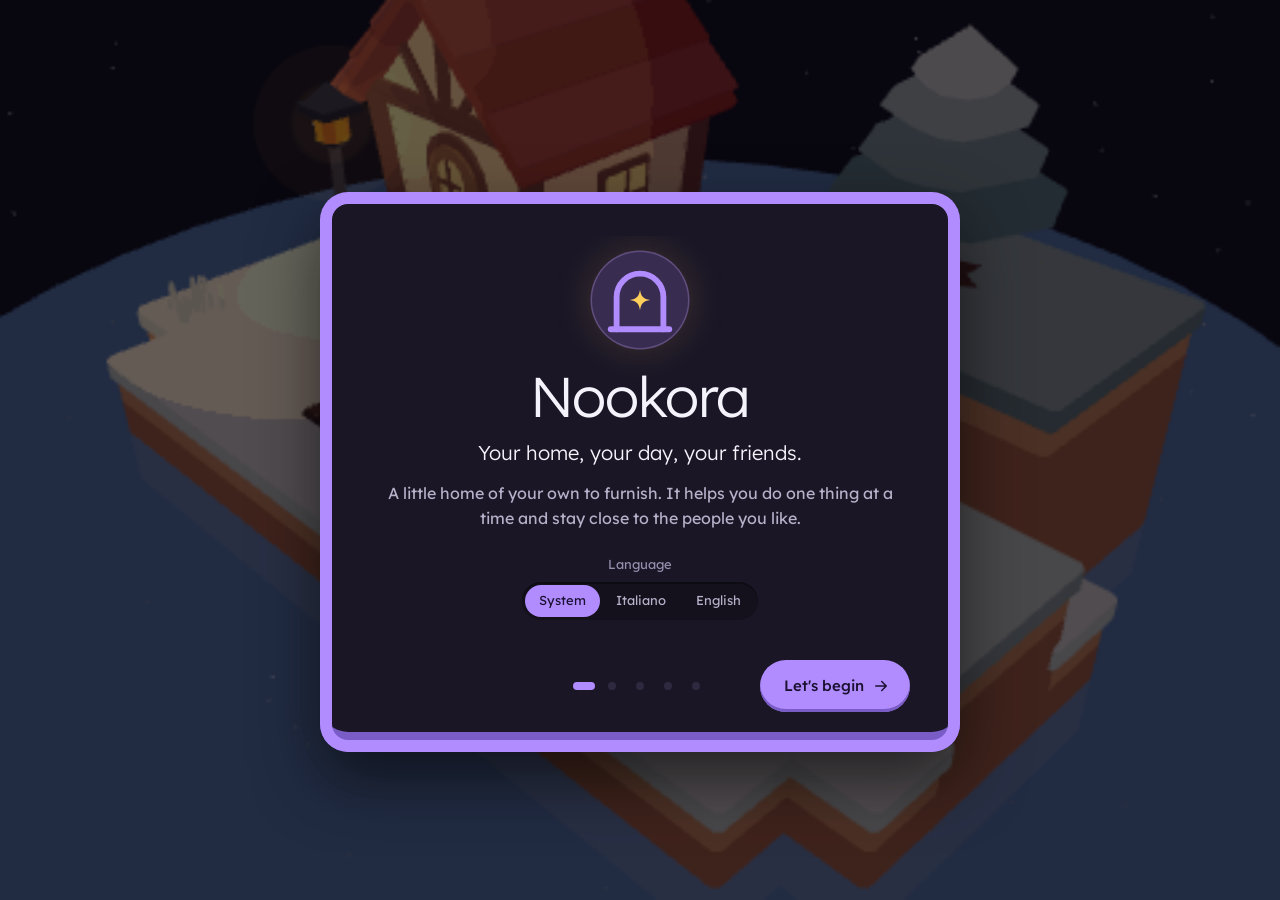
==== commit 248710f2: "Nookora Co-Authored-By: Claude Opus 5.5 <noreply@anthropic.com>" ====
--- a/index.html
+++ b/index.html
@@ -28,6 +28,7 @@
 
 
 
+
 </head>
 <body>
 <div id="app"><noscript>Nookora ha bisogno di JavaScript.</noscript></div>
--- a/nookora.css
+++ b/nookora.css
@@ -1 +1 @@
-@font-face{font-family:Lexend;font-weight:300;font-display:swap;src:url(caratteri/lexend-latin-300-normal.woff2) format("woff2");unicode-range:U+0000-00FF,U+0131,U+0152-0153,U+02BB-02BC,U+02C6,U+02DA,U+02DC,U+2000-206F,U+20AC,U+2122,U+2191,U+2193,U+2212,U+2215}@font-face{font-family:Lexend;font-weight:300;font-display:swap;src:url(caratteri/lexend-latin-ext-300-normal.woff2) format("woff2");unicode-range:U+0100-024F,U+1E00-1EFF,U+2020,U+20A0-20AB,U+20AD-20CF,U+2113,U+2C60-2C7F,U+A720-A7FF}@font-face{font-family:Lexend;font-weight:400;font-display:swap;src:url(caratteri/lexend-latin-400-normal.woff2) format("woff2");unicode-range:U+0000-00FF,U+0131,U+0152-0153,U+02BB-02BC,U+02C6,U+02DA,U+02DC,U+2000-206F,U+20AC,U+2122,U+2191,U+2193,U+2212,U+2215}@font-face{font-family:Lexend;font-weight:400;font-display:swap;src:url(caratteri/lexend-latin-ext-400-normal.woff2) format("woff2");unicode-range:U+0100-024F,U+1E00-1EFF,U+2020,U+20A0-20AB,U+20AD-20CF,U+2113,U+2C60-2C7F,U+A720-A7FF}@font-face{font-family:Lexend;font-weight:500;font-display:swap;src:url(caratteri/lexend-latin-500-normal.woff2) format("woff2");unicode-range:U+0000-00FF,U+0131,U+0152-0153,U+02BB-02BC,U+02C6,U+02DA,U+02DC,U+2000-206F,U+20AC,U+2122,U+2191,U+2193,U+2212,U+2215}@font-face{font-family:Lexend;font-weight:500;font-display:swap;src:url(caratteri/lexend-latin-ext-500-normal.woff2) format("woff2");unicode-range:U+0100-024F,U+1E00-1EFF,U+2020,U+20A0-20AB,U+20AD-20CF,U+2113,U+2C60-2C7F,U+A720-A7FF}@font-face{font-family:DM Mono;font-weight:400;font-display:swap;src:url(caratteri/dm-mono-latin-400-normal.woff2) format("woff2");unicode-range:U+0000-00FF,U+2000-206F}@font-face{font-family:DM Mono;font-weight:400;font-display:swap;src:url(caratteri/dm-mono-latin-ext-400-normal.woff2) format("woff2");unicode-range:U+0100-024F}:root{--notte: #07060c;--superficie: #13111c;--rialzo: #1c1928;--attivo: #272336;--sopra: #312c42;--linea: #221f2e;--controllo: #3a3550;--testo: #f4f2fa;--chiaro: #d5d0e3;--tenue: #b7b0c9;--fioco: #958ead;--inchiostro: #0c0a13;--pannello: var(--superficie);--riga: var(--rialzo);--campo: var(--rialzo);--bordo: var(--linea);--lavoro: #5ee1ff;--studio: #ffcf5c;--corpo: #6df5a8;--casa: #ff8a3d;--sera: #6f8fff;--svago: #ff7ac6;--tinta: #b08cff;--accento: #ffb48f;--lucciola: #ffd2b8;--stelle: #ffcf5c;--pericolo: #ff8fa3;--font: Lexend, "Segoe UI", system-ui, sans-serif;--mono: "DM Mono", ui-monospace, monospace;--c-oggi: #ffcf5c;--c-abitudini: #6df5a8;--c-progetti: #5ee1ff;--c-chat: #ff7ac6;--c-tu: #b08cff;--c-mattino: #ffb48f;--largo: 400px;--margine: 16px;--lato-barra: 500px;--curva: cubic-bezier(.2, .8, .2, 1);--molla: cubic-bezier(.34, 1.56, .64, 1);--via: cubic-bezier(.4, 0, 1, 1);--morbido: cubic-bezier(.22, 1, .36, 1);color-scheme:dark}*{box-sizing:border-box}html,body{margin:0;height:100%}body{background:linear-gradient(to bottom,#05040b,#0b0918 45%,#100c22 75%,#08070f) fixed var(--notte);color:var(--testo);font:400 14px/1.45 var(--font);overflow:hidden;-webkit-font-smoothing:antialiased;user-select:none;-webkit-user-select:none;touch-action:manipulation}input,textarea,[contenteditable]{user-select:text;-webkit-user-select:text}button,input,textarea,select{font:inherit;color:inherit}button{cursor:pointer}:focus-visible{outline:3px solid var(--c, var(--testo));outline-offset:3px;animation:respiraFuoco 1.6s ease-in-out infinite}@keyframes respiraFuoco{50%{outline-offset:5px;outline-color:color-mix(in srgb,var(--c, #ffffff) 55%,transparent)}}.mono{font-family:var(--mono);font-variant-numeric:tabular-nums}.nascosto{display:none!important}.sr{position:absolute;width:1px;height:1px;overflow:hidden;clip:rect(0 0 0 0);white-space:nowrap}[hidden]{display:none!important}#cielo{position:fixed;inset:0;pointer-events:none}#cielo svg{width:100%;height:100%}#scena{position:fixed;inset:0;overflow:hidden;touch-action:none;cursor:default}#scena.trascina{cursor:grabbing}.tela3d{position:absolute;inset:0;width:100%;height:100%;display:block}#scena.sull-isola>:not(.tela-isola,.strato-isola),#scena:not(.sull-isola)>:is(.tela-isola,.strato-isola){display:none}.strato-isola{position:absolute;inset:0;pointer-events:none}.strato-isola>.pesca-barra,.strato-isola>.pesca-carta{pointer-events:auto}#scena{transition:opacity .22s ease}#scena.buio{opacity:0}.mondo{position:absolute;left:0;top:0;transform-origin:0 0;will-change:transform}.mondo.liscio{transition:transform .5s var(--curva)}.mondo>svg{display:block;overflow:visible}.stanza-svg g[data-m]{cursor:default}.stanza-svg g[data-m].attivo{cursor:pointer}.stanza-svg g[data-m].attivo:hover{filter:brightness(1.18)}.stanza-svg g.sobbalza{animation:sobbalza .45s var(--curva)}@keyframes sobbalza{0%,to{transform:translateY(0)}35%{transform:translateY(-6px)}}.stanza-svg .scelto{filter:drop-shadow(0 0 6px rgba(255,255,255,.7))}.stanza-svg .fantasma{opacity:.78;pointer-events:none}.stanza-svg .fantasma.no{opacity:.45}.stanza-svg .entita{pointer-events:none}.stanza-svg .entita.tocca,.stanza-svg .lucciola{pointer-events:auto;cursor:pointer}.stanza-svg .meta{pointer-events:none}.alone-stanza{position:absolute;border-radius:50%;background:radial-gradient(closest-side,#b08cff24,#b08cff00);pointer-events:none}.tondo{width:40px;height:40px;border-radius:50%;border:none;background:var(--rialzo);color:var(--testo);display:inline-grid;place-items:center;flex:none;position:relative;transition:background .15s,transform .1s}.tondo:hover{background:var(--attivo)}.tondo:active{transform:scale(.94)}.tondo.piccolo{width:36px;height:36px}.tondo.grande{width:56px;height:56px}.tondo.vuoto{background:transparent;color:var(--tenue)}.tondo.vuoto:hover{background:var(--rialzo);color:var(--testo)}.tondo.acceso,.tondo.pieno{background:var(--testo);color:var(--inchiostro)}.tondo .punto{position:absolute;right:6px;top:6px;width:7px;height:7px;border-radius:50%;background:var(--lucciola)}.tondo:disabled{opacity:.4;pointer-events:none}.pieno{height:44px;border-radius:999px;border:none;background:var(--testo);color:var(--inchiostro);font-weight:500;font-size:15px;display:flex;align-items:center;justify-content:center;gap:8px;padding:0 20px;flex:none;transition:filter .15s,transform .1s}.pieno:hover{filter:brightness(.92)}.pieno:active{transform:scale(.98)}.pieno:disabled{background:var(--rialzo);color:var(--fioco);pointer-events:none}.pieno.largo{width:100%}.pieno.basso{height:36px;font-size:14px;padding:0 16px}.pieno.tenue{background:var(--rialzo);color:var(--testo);font-weight:400}.pieno.tenue:hover{background:var(--attivo);filter:none}.tondo.pieno{padding:0;display:inline-grid;height:40px}.tondo.piccolo.pieno{width:36px;height:36px}.chip{min-height:32px;padding:5px 13px;border-radius:999px;border:none;background:var(--rialzo);color:var(--chiaro);font-size:13px;display:inline-flex;align-items:center;gap:7px;text-align:left;transition:background .15s,color .15s;white-space:nowrap}.chip:hover{background:var(--attivo);color:var(--testo)}.chip.si{background:var(--testo);color:var(--inchiostro)}.chip .ora,.chip .mono{font-family:var(--mono);font-size:12px}.puntino{width:8px;height:8px;border-radius:50%;flex:none;display:inline-block}.linguette,.segmenti{display:flex;gap:2px;padding:3px;border-radius:999px;background:var(--rialzo);flex:none}.linguette button,.segmenti button{flex:1;height:32px;border-radius:999px;border:none;background:transparent;color:var(--tenue);font-size:13px;display:inline-flex;align-items:center;justify-content:center;gap:7px;padding:0 14px;white-space:nowrap}.linguette button:hover,.segmenti button:hover{color:var(--testo)}.linguette button[aria-selected=true],.segmenti button[aria-pressed=true]{background:var(--sopra);color:var(--testo)}.barra{position:fixed;inset:0 0 auto;height:0;z-index:20}.isola,.in-corso{background:color-mix(in srgb,var(--superficie) 94%,transparent);box-shadow:0 8px 24px #00000059}.isola{position:fixed;top:calc(var(--margine) + env(safe-area-inset-top,0px));height:52px;display:flex;align-items:center;gap:2px;padding:0 6px;border-radius:999px;z-index:21}.isola.sinistra{left:calc(var(--margine) + env(safe-area-inset-left,0px))}.isola.destra{right:calc(var(--margine) + env(safe-area-inset-right,0px));padding:0 6px;gap:4px}.marchio{width:40px;height:40px;display:grid;place-items:center;border:none;background:transparent;border-radius:999px;padding:0;flex:none;transition:background .15s,transform .1s}.marchio:hover{background:var(--rialzo)}.marchio:active{transform:scale(.92)}.schede{display:flex;align-items:center;gap:2px;padding-left:8px;margin-left:4px;border-left:1px solid var(--linea)}.sezione{height:40px;padding:0 14px 0 11px;border-radius:999px;border:none;background:transparent;color:var(--tenue);font-size:14px;display:inline-flex;align-items:center;gap:8px;position:relative;white-space:nowrap;transition:background .2s,color .2s,box-shadow .2s,transform .1s}.sezione .ic{display:grid;place-items:center;color:var(--c);transition:background .2s}.sezione:hover{color:var(--testo);background:var(--rialzo)}.sezione:active{transform:scale(.95)}.sezione[aria-pressed=true]{color:var(--testo);background:color-mix(in srgb,var(--c) 18%,var(--superficie));box-shadow:inset 0 0 0 1.5px color-mix(in srgb,var(--c) 55%,transparent)}.sezione .punto{width:7px;height:7px;border-radius:50%;background:var(--lucciola)}.sezione.sobbalza .ic{animation:sobbalzaIcona .5s var(--molla)}@keyframes sobbalzaIcona{45%{transform:scale(1.35)}}.amici{height:40px;display:inline-flex;align-items:center;gap:8px;padding:0 12px 0 8px;border-radius:999px;border:none;background:transparent;color:var(--tenue);font-size:13px;position:relative;white-space:nowrap;transition:background .2s,box-shadow .2s,color .2s,transform .1s}.amici:hover{background:var(--rialzo);color:var(--testo)}.amici:active{transform:scale(.95)}.amici[aria-pressed=true]{color:var(--testo);background:color-mix(in srgb,var(--c) 18%,var(--superficie));box-shadow:inset 0 0 0 1.5px color-mix(in srgb,var(--c) 55%,transparent)}.amici .ic{display:grid;color:var(--c);padding-left:2px}.amici .facce{display:flex;align-items:center}.amici .facce>span{display:grid;border-radius:50%;box-shadow:0 0 0 2px var(--superficie)}.amici .facce>span+span{margin-left:-9px}.amici .conta{min-width:18px;height:18px;border-radius:999px;background:var(--c-chat);color:var(--inchiostro);font:500 11px/18px var(--mono);text-align:center;padding:0 5px}.barra .tu{width:40px;height:40px;border-radius:50%;border:none;padding:0;background:transparent;display:grid;place-items:center;transition:box-shadow .2s,transform .1s,background .15s}.barra .tu:hover{background:var(--rialzo)}.barra .tu:active{transform:scale(.94)}.barra .tu[aria-pressed=true]{box-shadow:0 0 0 2px var(--superficie),0 0 0 3.5px var(--c)}.tasca{display:none}.in-corso{position:fixed;top:calc(var(--margine) + env(safe-area-inset-top,0px));left:50%;translate:-50% 0;height:52px;max-width:min(380px,calc(100vw - 2 * var(--lato-barra)));display:flex;align-items:center;gap:10px;padding:0 18px 0 14px;border-radius:999px;border:none;color:var(--testo);z-index:21;box-shadow:inset 0 0 0 1.5px color-mix(in srgb,var(--c) 50%,transparent),0 8px 24px #00000059;animation:cresceChip .42s var(--molla) both;transition:transform .1s}.in-corso:active{transform:scale(.97)}.in-corso .ic{display:grid;color:var(--c);flex:none}.in-corso .testo{font-size:14px;min-width:0;white-space:nowrap;overflow:hidden;text-overflow:ellipsis}.in-corso .quanto{font:13px var(--mono);color:var(--tenue);flex:none}@keyframes cresceChip{0%{transform:scale(.8);opacity:0}}@media (max-width: 1180px){.sezione .parola,.amici .quanti{display:none}.sezione{padding:0 11px}:root{--lato-barra: 270px}}.carta{position:fixed;z-index:15;top:calc(var(--margine) + 66px + env(safe-area-inset-top,0px));bottom:calc(var(--margine) + env(safe-area-inset-bottom,0px));width:min(var(--w, 440px),calc(100vw - 2 * var(--margine)));--sfondo-carta: color-mix(in srgb, var(--c) 6%, #100e18);background:var(--sfondo-carta);border-radius:28px;padding:22px;display:flex;flex-direction:column;gap:16px;visibility:hidden;box-shadow:inset 0 0 0 1.5px color-mix(in srgb,var(--c) 50%,transparent),inset 0 1px #ffffff0d,0 0 34px color-mix(in srgb,var(--c) 10%,transparent),0 28px 64px #0000008c}.carta.aperta,.carta.esce{visibility:visible}.carta.esce{pointer-events:none;z-index:14}.carta:where(.lato-sx){left:calc(var(--margine) + env(safe-area-inset-left,0px))}.carta:where(.lato-dx,.lato-amici){right:calc(var(--margine) + env(safe-area-inset-right,0px))}.carta:where(.lato-amici){transform-origin:top right;border-radius:32px}.carta:where(.bassa){bottom:auto;max-height:calc(100% - var(--margine) * 2 - 66px - env(safe-area-inset-top,0px) - env(safe-area-inset-bottom,0px))}.carta:where(.lato-giu){left:50%;translate:-50% 0;top:auto;bottom:calc(var(--margine) + env(safe-area-inset-bottom,0px))}.carta:where(.lato-centro){left:50%;top:50%;translate:-50% -50%;bottom:auto}.carta.entra.lato-sx{animation:cartaSx .56s var(--molla) both}.carta.entra.lato-dx{animation:cartaDx .56s var(--molla) both}.carta.entra.lato-giu{animation:cartaGiu .56s var(--molla) both}.carta.entra.lato-amici{animation:cartaAmici .5s var(--molla) both}.carta.entra.lato-centro{animation:cartaCentro .5s var(--molla) both}.carta.esce.lato-sx{animation:esceSx .2s var(--via) forwards}.carta.esce.lato-dx{animation:esceDx .2s var(--via) forwards}.carta.esce.lato-giu{animation:esceGiu .2s var(--via) forwards}.carta.esce.lato-amici{animation:esceAmici .2s var(--via) forwards}.carta.esce.lato-centro{animation:esceCentro .2s var(--via) forwards}@keyframes cartaSx{0%{transform:translate(calc(-100% - 40px))}}@keyframes cartaDx{0%{transform:translate(calc(100% + 40px))}}@keyframes cartaGiu{0%{transform:translateY(calc(100% + 40px))}}@keyframes cartaAmici{0%{transform:translate(28px,-36px) scale(.84);opacity:0}}@keyframes cartaCentro{0%{transform:scale(.86);opacity:0}}@keyframes esceSx{to{transform:translate(calc(-100% - 40px))}}@keyframes esceDx{to{transform:translate(calc(100% + 40px))}}@keyframes esceGiu{to{transform:translateY(calc(100% + 40px))}}@keyframes esceAmici{to{transform:translate(28px,-36px) scale(.84);opacity:0}}@keyframes esceCentro{to{transform:scale(.9);opacity:0}}.carta.arriva>.testata,.carta.arriva>.linguette,.carta.arriva .corpo>*,.carta.arriva>.fondo,.carta.arriva .cade{animation:sale .42s var(--morbido) both}.carta.arriva>.testata{animation-delay:.14s}.carta.arriva>.linguette{animation-delay:.18s}.carta.arriva .corpo>:nth-child(1){animation-delay:.2s}.carta.arriva .corpo>:nth-child(2){animation-delay:.24s}.carta.arriva .corpo>:nth-child(3){animation-delay:.28s}.carta.arriva .corpo>:nth-child(4){animation-delay:.32s}.carta.arriva .corpo>:nth-child(5){animation-delay:.36s}.carta.arriva .corpo>:nth-child(6){animation-delay:.4s}.carta.arriva .corpo>:nth-child(7){animation-delay:.44s}.carta.arriva .corpo>:nth-child(n+8){animation-delay:.48s}.carta.arriva .cade{animation-delay:calc(.24s + min(var(--i, 0),8)*40ms)}.carta.arriva>.fondo{animation-delay:.4s}@keyframes sale{0%{transform:translateY(12px);opacity:0}}.carta>.testata{display:flex;align-items:center;gap:12px;min-height:40px;flex:none}.carta h1{margin:0;flex:1;font-size:22px;font-weight:500;letter-spacing:-.005em;min-width:0;overflow:hidden;text-overflow:ellipsis;white-space:nowrap}.carta>.testata .segmenti{flex:none}.carta .corpo{flex:1;min-height:0;overflow-y:auto;display:flex;flex-direction:column;gap:6px;margin:0 -10px;padding:0 10px 4px;scrollbar-width:thin;scrollbar-color:var(--controllo) transparent}.carta .corpo>*{flex-shrink:0}.carta>.fondo{flex:none;display:flex;flex-direction:column;gap:8px}.carta .maniglia{display:none}.carta .riga,.carta .scheda,.carta .campo,.carta .tessera{background:color-mix(in srgb,var(--c) 4%,var(--rialzo))}.carta button.riga:hover,.carta .tessera:hover{background:color-mix(in srgb,var(--c) 6%,var(--attivo))}.distintivo{width:36px;height:36px;border-radius:50%;background:color-mix(in srgb,var(--c) 20%,var(--superficie));color:var(--c);display:grid;place-items:center;flex:none}.respira{position:relative}.respira:after{content:"";position:absolute;inset:-6px;border-radius:calc(var(--r, 14px) + 6px);border:3px solid var(--c);animation:respira 1.6s ease-in-out infinite;pointer-events:none}@keyframes respira{0%,to{opacity:.45;transform:scale(.99)}50%{opacity:1;transform:scale(1.025)}}.quadretto{--q: 42px;--r: calc(var(--q) * .3);width:var(--q);height:var(--q);border-radius:var(--r);border:none;padding:0;display:grid;place-items:center;background:#17151f;color:var(--inchiostro);position:relative;flex:none;transition:background .15s}.quadretto.si{background:var(--c)}.quadretto.no{background:transparent;box-shadow:inset 0 0 0 1.5px var(--sopra)}.quadretto.oggi{background:color-mix(in srgb,var(--c) 8%,transparent);box-shadow:none;border:2px dashed color-mix(in srgb,var(--c) 65%,transparent)}.quadretto.oggi.si{border:none;background:var(--c)}button.quadretto:hover{filter:brightness(1.12)}button.quadretto:active{transform:scale(.92)}.quadretto.timbra{animation:timbro .42s var(--molla)}@keyframes timbro{0%{transform:scale(.3)}60%{transform:scale(1.18)}}.scoppio{position:absolute;left:50%;top:50%;width:0;height:0;pointer-events:none}.scoppio i{position:absolute;left:-3px;top:-3px;width:6px;height:6px;border-radius:50%;background:var(--c);animation:scoppio .52s var(--morbido) both}@keyframes scoppio{0%{transform:rotate(var(--g)) translateY(0);opacity:0}15%{opacity:1}to{transform:rotate(var(--g)) translateY(-26px);opacity:0}}.stella-vola{position:fixed;z-index:60;left:0;top:0;pointer-events:none;display:grid}.campo .invio{font:11px var(--mono);color:var(--fioco);padding:4px 8px;border-radius:8px;background:var(--attivo);flex:none;margin-right:4px}.etichetta{font-size:12px;color:var(--fioco);padding:10px 4px 2px;display:flex;align-items:center;gap:8px}.etichetta:first-child{padding-top:0}.nota{margin:4px 4px 0;font-size:13px;line-height:1.5;color:var(--fioco)}.riga{display:flex;align-items:center;gap:12px;min-height:48px;padding:6px 8px 6px 12px;border-radius:14px;background:var(--rialzo);border:none;width:100%;text-align:left;color:var(--testo);font-size:14px}button.riga:hover{background:var(--attivo)}.riga .testo{flex:1;min-width:0}.riga .testo small{display:block;font-size:12px;color:var(--tenue);white-space:nowrap;overflow:hidden;text-overflow:ellipsis}.riga.lunga{padding-top:10px;padding-bottom:10px}.riga.lunga .testo small{white-space:normal;line-height:1.4;margin-top:2px}.riga.fatta{color:var(--fioco)}.riga.fatta .testo{text-decoration:line-through;text-decoration-color:#b7b0c973}.riga .ora{font-family:var(--mono);font-size:12px;color:var(--chiaro);width:44px;flex:none}.riga .dopo{font-family:var(--mono);font-size:12px;color:var(--fioco);flex:none}.riga:disabled{cursor:default;opacity:.7}.scheda{background:var(--rialzo);border-radius:16px;padding:14px;display:flex;flex-direction:column;gap:12px}.scheda.accesa{box-shadow:inset 0 0 0 1px var(--controllo)}.campo{display:flex;align-items:center;gap:8px;background:var(--rialzo);border-radius:999px;padding:4px 4px 4px 16px;flex:none}.campo:focus-within{box-shadow:inset 0 0 0 1px var(--controllo)}.campo input,.campo select{flex:1;min-width:0;background:transparent;border:none;outline:none;color:var(--testo);font-size:15px;height:36px}.campo input::placeholder,textarea::placeholder{color:var(--fioco)}textarea.area{width:100%;min-height:120px;resize:vertical;background:var(--rialzo);border:none;border-radius:14px;padding:12px 14px;color:var(--testo);line-height:1.5;outline:none}textarea.area:focus{box-shadow:inset 0 0 0 1px var(--controllo)}.spunta{width:24px;height:24px;border-radius:50%;border:none;flex:none;display:grid;place-items:center;background:transparent;box-shadow:inset 0 0 0 1.5px var(--c, var(--controllo));color:var(--inchiostro);padding:0}.spunta:hover{box-shadow:inset 0 0 0 1.5px var(--c, var(--tenue))}.spunta.si{background:var(--c, var(--corpo));box-shadow:none}.griglia{display:grid;grid-template-columns:repeat(2,minmax(0,1fr));gap:6px;align-content:start}.griglia.tre{grid-template-columns:repeat(3,minmax(0,1fr))}.tessera{background:var(--rialzo);border-radius:16px;padding:10px 12px 12px;display:flex;flex-direction:column;gap:4px;border:none;text-align:left;color:var(--testo);font-size:13px;position:relative}.tessera:hover{background:var(--attivo)}.tessera.si{background:var(--attivo);box-shadow:inset 0 0 0 1.5px var(--testo)}.tessera .figura{height:88px;display:flex;align-items:center;justify-content:center;overflow:hidden;flex:none}.tessera .figura svg,.tessera .figura img{height:100%;width:100%;object-fit:contain;display:block}.tessera .prezzo{font-family:var(--mono);font-size:12px;color:var(--stelle);display:inline-flex;align-items:center;gap:5px}.tessera .quanti{position:absolute;right:8px;top:8px;font-family:var(--mono);font-size:11px;color:var(--testo);background:var(--sopra);border-radius:999px;padding:1px 7px}.tessera.spenta{opacity:.6}.colori{display:flex;gap:8px;flex-wrap:wrap}.colori button{width:30px;height:30px;border-radius:50%;border:none;background:var(--c)}.colori button.si{box-shadow:0 0 0 2px var(--superficie),0 0 0 4px var(--testo)}.barra-avanzo{height:6px;border-radius:3px;background:var(--attivo);overflow:hidden;flex:none}.barra-avanzo>i{display:block;height:100%;border-radius:3px;background:var(--c, var(--testo));transition:width .4s var(--curva)}.fila{display:flex;flex-wrap:wrap;gap:6px;align-items:center}.bolla{position:absolute;z-index:11;transform:translate(-50%,-100%);width:max-content;max-width:240px;padding:8px 13px;border-radius:16px;background:#f4f2fa;color:var(--inchiostro);font-size:13px;line-height:1.35;pointer-events:none;animation:entraBolla .3s var(--curva)}.bolla.altri{display:flex;gap:8px;align-items:center}@keyframes entraBolla{0%{opacity:0;transform:translate(-50%,calc(-100% + 8px))}to{opacity:1;transform:translate(-50%,-100%)}}.avvisi{position:fixed;right:var(--margine);top:calc(var(--margine) + 56px);z-index:30;display:flex;flex-direction:column;gap:6px;align-items:flex-end;pointer-events:none}.avviso{pointer-events:auto;display:flex;align-items:center;gap:10px;max-width:380px;padding:8px 8px 8px 14px;border-radius:16px;background:var(--rialzo);box-shadow:0 12px 32px #00000073;animation:entra .3s var(--curva);font-size:14px}.avviso .testo{flex:1;min-width:0}.avviso .tondo.piccolo{width:30px;height:30px;background:transparent;color:var(--tenue)}.avviso .pieno.basso{height:32px}@keyframes entra{0%{opacity:0;transform:translateY(6px)}to{opacity:1}}.velo{position:fixed;inset:0;z-index:40;display:flex;flex-direction:column;background:#07060cf5!important;opacity:0;transition:opacity .3s;overflow-y:auto}.velo.aperto{opacity:1}.velo>*{flex-shrink:0!important}.velo .testata{display:flex;align-items:center;justify-content:space-between;gap:16px;padding:18px 32px;flex-wrap:wrap}.velo h1{margin:0;font-size:28px;font-weight:400;letter-spacing:-.01em}.vetrino{background:var(--superficie);border-radius:20px;padding:18px;display:flex;flex-direction:column;gap:14px}.benvenuto{position:fixed;inset:0;z-index:50;display:grid;place-items:center;background:#07060cd1}.benvenuto .carta{width:min(440px,calc(100vw - 32px));background:var(--superficie);border-radius:24px;padding:26px;display:flex;flex-direction:column;gap:16px;align-items:center;text-align:center;box-shadow:0 20px 60px #00000080}.insieme{position:fixed;left:50%;bottom:calc(var(--margine) + 64px);transform:translate(-50%);z-index:12;display:flex;align-items:center;gap:8px;padding:5px;border-radius:999px;background:var(--superficie);width:min(600px,calc(100vw - 32px));animation:entra .3s var(--curva)}.insieme .facce{display:flex;align-items:center;padding-left:4px;flex:none}.insieme .facce>span{display:grid}.insieme .facce>span+span:not(.chi){margin-left:-10px}.insieme .chi{font-size:13px;color:var(--chiaro);margin-left:10px;white-space:nowrap;max-width:160px;overflow:hidden;text-overflow:ellipsis}.insieme .campo{flex:1;min-width:0;padding:2px 3px 2px 14px}.insieme .campo input{height:34px;font-size:14px}.cuore-vola{position:absolute;z-index:11;pointer-events:none;transform:translate(-50%,-100%);animation:cuoreSale 1.7s ease-out forwards}@keyframes cuoreSale{0%{opacity:0;transform:translate(-50%,-60%) scale(.6)}20%{opacity:1;transform:translate(-50%,-100%) scale(1.1)}to{opacity:0;transform:translate(-50%,-260%) scale(1)}}@keyframes vola{0%{transform:translate(-6px,5px)}to{transform:translate(7px,-7px)}}.saltella{animation:saltella 2.8s ease-in-out infinite}@keyframes saltella{0%,to{transform:translateY(0)}50%{transform:translateY(-3px)}}@keyframes brilla{0%,to{opacity:.35}50%{opacity:1}}#cielo .brilla{animation:brilla 3.4s ease-in-out infinite}@media (prefers-reduced-motion: reduce){*,*:before,*:after{animation-duration:.001ms!important;animation-iteration-count:1!important;transition-duration:.001ms!important}}.calmo *,.calmo *:before,.calmo *:after{animation-duration:.001ms!important;animation-iteration-count:1!important;transition-duration:.001ms!important}@media (max-width: 760px){:root{--margine: 10px;--tasca: calc(76px + env(safe-area-inset-bottom, 0px)) }.isola.sinistra .schede{display:none}.isola{height:48px;padding:0 4px}.in-corso{height:48px;left:calc(var(--margine) + 56px);translate:none;max-width:none;padding:0 14px 0 12px;gap:8px}.in-corso .testo{display:none}.tasca{position:fixed;left:0;right:0;bottom:0;z-index:21;display:flex;justify-content:space-around;align-items:flex-start;height:var(--tasca);padding:8px 8px env(safe-area-inset-bottom,0px);background:color-mix(in srgb,var(--superficie) 97%,transparent);border-top:1px solid var(--rialzo)}.tasca .sezione{flex:1;max-width:90px;height:auto;flex-direction:column;gap:4px;padding:0;font-size:11px;background:transparent!important;box-shadow:none!important}.tasca .sezione .parola{display:block}.tasca .sezione .ic{width:58px;height:32px;border-radius:999px}.tasca .sezione[aria-pressed=true] .ic{background:color-mix(in srgb,var(--c) 22%,var(--superficie))}.tasca .sezione .punto{position:absolute;top:0;right:calc(50% - 28px)}.carta{left:8px;right:8px;width:auto;translate:none;top:auto;bottom:calc(var(--tasca) + 8px);height:min(76vh,640px);max-height:calc(100% - var(--tasca) - 74px - env(safe-area-inset-top,0px));padding:22px 16px 16px;border-radius:28px;transform-origin:bottom center}.carta:where(.lato-amici){height:calc(100% - var(--tasca) - 74px - env(safe-area-inset-top,0px))}.carta:where(.bassa){height:auto}.carta.entra{animation-name:cartaGiu!important;animation-duration:.5s}.carta.esce{animation-name:esceGiu!important}.carta .maniglia{display:block;position:absolute;top:2px;left:50%;translate:-50% 0;width:64px;height:20px;border:none;padding:0;background:transparent}.carta .maniglia:before{content:"";display:block;width:36px;height:4px;border-radius:2px;background:var(--controllo);margin:auto}.carta h1{font-size:20px}.avvisi{left:var(--margine);right:var(--margine);align-items:stretch;top:calc(64px + env(safe-area-inset-top,0px))}.velo .testata{padding:14px 16px}.velo h1{font-size:24px}.insieme{bottom:calc(124px + env(safe-area-inset-bottom,0px));width:calc(100vw - 16px)}.insieme .chi{display:none}body:has(.carta.lato-sx.aperta) .bolla,body:has(.carta.lato-telefono.su) .bolla{display:none}}.sottovoce{height:32px;padding:0 10px;border-radius:999px;border:none;background:transparent;color:var(--tenue);font:400 13px var(--font);display:inline-flex;align-items:center;gap:6px;flex:none;white-space:nowrap;transition:background .15s,color .15s}.sottovoce:hover{background:var(--rialzo);color:var(--testo)}.sottovoce:active{transform:scale(.97)}.sottovoce>span[class=""],.sottovoce>span:not([class]){display:grid}.sottovoce.mono{font-family:var(--mono);font-size:12px}.icona-quieta{width:44px;height:44px;border-radius:50%;border:none;padding:0;background:transparent;color:var(--fioco);display:grid;place-items:center;flex:none;transition:background .15s,color .15s,transform .1s}.icona-quieta:hover{background:color-mix(in srgb,var(--superficie) 90%,transparent);color:var(--testo)}.icona-quieta:active{transform:scale(.94)}.icona-quieta:disabled{opacity:.3;pointer-events:none}.icona-quieta.acceso,.icona-quieta[aria-expanded=true]{color:var(--c-oggi)}@media (pointer: coarse){.sottovoce{min-height:40px}}.carta .linguette .giornata-conta{font:11px var(--mono);color:var(--fioco)}.carta .linguette button[aria-selected=true] .giornata-conta{color:var(--tenue)}.oggi-giorno{display:flex;align-items:flex-end;gap:12px;margin-top:4px}.oggi-giorno .quando{flex:1;min-width:0;display:flex;flex-direction:column;gap:2px}.oggi-giorno .giorno-settimana{font-size:14px;color:var(--tenue)}.oggi-giorno .data{font-size:32px;font-weight:300;letter-spacing:-.01em;line-height:1.1;white-space:nowrap;overflow:hidden;text-overflow:ellipsis}.oggi-giorno .quante{display:flex;flex-direction:column;align-items:flex-end;gap:6px;flex:none;padding-bottom:3px}.oggi-giorno .numeri{font:13px var(--mono);color:var(--tenue);white-space:nowrap}.oggi-giorno .numeri b{font-weight:400;font-size:20px;color:var(--testo)}.oggi-giorno .puntini{display:flex;gap:4px}.oggi-giorno .puntini i{width:7px;height:7px;border-radius:50%;background:var(--attivo);transition:background .3s}.oggi-giorno .puntini i.si{background:var(--c)}.oggi-giorno .barra-avanzo{width:96px;height:5px}.oggi-linea{--binario: #2a2638;list-style:none;margin:12px 0 0;padding:0;display:flex;flex-direction:column}.oggi-linea>li{position:relative;display:grid;grid-template-columns:48px 28px minmax(0,1fr);column-gap:10px;align-items:center;min-height:46px}.oggi-linea>li:before{content:"";position:absolute;left:71px;top:0;bottom:0;width:2px;background:var(--binario)}.oggi-linea>li.fatta:before{background:color-mix(in srgb,var(--c) 55%,transparent)}.oggi-linea>li:first-child:before{top:23px}.oggi-linea>li:last-child:before{bottom:auto;height:23px}.oggi-linea>li.adesso:first-child:before{top:50%}.oggi-linea>li.adesso:last-child:before{height:50%}.oggi-linea>li:only-child:before{display:none}.oggi-linea>li.appena{animation:sale .42s var(--morbido) both}.oggi-linea .ora{grid-row:1;font:12px var(--mono);font-variant-numeric:tabular-nums;color:var(--tenue);white-space:nowrap}.oggi-linea .fatta .ora,.oggi-linea .saltata .ora{color:var(--fioco)}.oggi-linea .con-ora .ora{color:var(--c)}.oggi-linea .adesso .ora{color:var(--testo)}.oggi-linea .nodo{grid-column:2;grid-row:1;align-self:stretch;position:relative;z-index:1;width:44px;min-height:46px;margin:0 -8px;padding:0;border:none;background:transparent;display:grid;place-items:center;color:inherit}.oggi-linea .pallino{display:grid;place-items:center;border-radius:50%;position:relative;flex:none;transition:transform .2s var(--molla),background .15s,color .15s}.oggi-linea .pallino svg{display:block}.oggi-linea .dopo .pallino{width:18px;height:18px;background:var(--superficie);box-shadow:inset 0 0 0 2px color-mix(in srgb,var(--c) 85%,transparent);color:transparent}.oggi-linea .dopo .nodo:hover .pallino{transform:scale(1.18);background:color-mix(in srgb,var(--c) 22%,var(--superficie));color:var(--c)}.oggi-linea .nodo:active .pallino{transform:scale(.88)}.oggi-linea .fatta .pallino{width:22px;height:22px;background:var(--c);color:var(--inchiostro)}.oggi-linea .adesso .pallino{width:28px;height:28px;background:color-mix(in srgb,var(--c) 25%,var(--superficie));box-shadow:inset 0 0 0 2px var(--c);color:var(--c)}.oggi-linea .adesso .pallino:after{content:"";position:absolute;inset:-5px;border-radius:50%;border:2px solid var(--c);animation:respira 1.6s ease-in-out infinite;pointer-events:none}.oggi-linea .adesso .nodo:hover .pallino{transform:scale(1.08)}.oggi-linea .saltata .pallino{width:18px;height:18px;background:var(--superficie);box-shadow:inset 0 0 0 1.5px var(--fioco)}.oggi-linea .raccolte .pallino{width:22px;height:22px;background:var(--attivo);color:var(--tenue);font:10px var(--mono)}.oggi-linea .pallino.timbra{animation:timbro .42s var(--molla)}.oggi-linea .oggi-voce{grid-column:3;grid-row:1;display:flex;align-items:center;gap:8px;min-width:0;min-height:46px;padding:0;border:none;background:transparent;color:var(--testo);font-size:15px;text-align:left}.oggi-linea .oggi-voce .testo{min-width:0;white-space:nowrap;overflow:hidden;text-overflow:ellipsis;transition:color .15s}.oggi-linea .oggi-voce:hover .testo{color:#fff}.oggi-linea .fatta .oggi-voce,.oggi-linea .saltata .oggi-voce{color:var(--fioco)}.oggi-linea .fatta .oggi-voce:hover .testo{color:var(--tenue)}.oggi-linea .aperta .oggi-voce .testo{white-space:normal;overflow-wrap:anywhere}.oggi-linea .oggi-voce small{font:11px var(--mono);color:var(--fioco);flex:none}.oggi-linea .raccolte .oggi-voce{font-size:13px}.oggi-linea .raccolte .freccia{display:grid;color:var(--fioco)}.oggi-linea .fissa{flex:none;font:11px var(--mono);color:var(--c);padding:2px 8px;border-radius:999px;background:color-mix(in srgb,var(--c) 14%,var(--superficie));white-space:nowrap}.oggi-linea .carta-adesso{grid-column:3;grid-row:1;min-width:0;margin:6px 0;padding:14px 16px;border-radius:18px;background:color-mix(in srgb,var(--c) 10%,var(--superficie));box-shadow:inset 0 0 0 1.5px color-mix(in srgb,var(--c) 40%,transparent);display:flex;flex-direction:column;gap:10px}.oggi-linea .carta-adesso .titolo{display:flex;align-items:center;flex-wrap:wrap;gap:6px 8px;padding:0;border:none;background:transparent;color:var(--testo);font-size:17px;font-weight:500;line-height:1.3;text-align:left}.oggi-linea .carta-adesso .titolo .testo{overflow-wrap:anywhere}.oggi-linea .carta-adesso .titolo .fissa{font-weight:400}.oggi-linea .carta-adesso .meta{display:flex;align-items:center;gap:8px;font-size:13px;color:var(--tenue)}.oggi-linea .carta-adesso .meta i{width:8px;height:8px;border-radius:50%;background:var(--c);flex:none}.oggi-linea .carta-adesso .azione{display:flex;align-items:center;gap:10px}.oggi-linea .carta-adesso .pieno{height:40px;padding:0 20px 0 16px}.oggi-linea .carta-adesso .pieno>span{display:grid}.oggi-linea .rare{grid-column:3;display:flex;flex-wrap:wrap;align-items:center;gap:2px;margin:-4px 0 8px -10px;animation:sale .28s var(--morbido) both}.oggi-linea .carta-adesso .rare{margin:0 0 -4px -10px}.oggi-linea .rare .sottovoce>span{display:grid}.oggi-linea .rare.modifica{flex-direction:column;align-items:stretch;gap:6px;margin-left:0}.oggi-linea .rare.modifica .campo{padding:2px 4px 2px 14px}.oggi-linea .rare.modifica .campo input{height:36px;font-size:14px}.oggi-linea .rare.modifica .scelte{display:flex;flex-wrap:wrap;align-items:center;gap:2px 4px;margin-left:-6px}.oggi-linea .rare.modifica .spazio{flex:1}.oggi-linea .parti{display:flex}.oggi-linea .parte-punto{width:30px;height:30px;border-radius:50%;border:none;padding:0;background:transparent;display:grid;place-items:center}.oggi-linea .parte-punto i{width:12px;height:12px;border-radius:50%;background:var(--c);transition:transform .15s var(--molla),box-shadow .15s}.oggi-linea .parte-punto:hover i{transform:scale(1.2)}.oggi-linea .parte-punto[aria-pressed=true] i{box-shadow:0 0 0 2px var(--sfondo-carta),0 0 0 3.5px var(--c)}.oggi-linea input[type=time]{color-scheme:dark;height:32px;padding:0 10px;border:none;border-radius:999px;background:var(--rialzo);color:var(--testo);font:13px var(--mono)}@media (pointer: coarse){.oggi-linea .parte-punto{width:40px;height:40px}}.oggi-rimandate{margin-top:14px}.oggi-rimandate .etichetta{padding:0 0 4px 96px}.oggi-rimandate ul{list-style:none;margin:0;padding:0;display:flex;flex-direction:column}.oggi-rimandate .oggi-voce{display:grid;grid-template-columns:48px 28px minmax(0,1fr) auto;column-gap:10px;align-items:center;width:100%;min-height:40px;padding:0 6px 0 0;border:none;border-radius:12px;background:transparent;color:var(--tenue);font-size:14px;text-align:left}.oggi-rimandate .oggi-voce:hover{color:var(--testo);background:color-mix(in srgb,var(--c-oggi) 4%,var(--rialzo))}.oggi-rimandate .oggi-voce i{grid-column:2;justify-self:center;width:14px;height:14px;border-radius:50%;border:1.5px dashed color-mix(in srgb,var(--c) 80%,transparent)}.oggi-rimandate .oggi-voce .testo{min-width:0;white-space:nowrap;overflow:hidden;text-overflow:ellipsis}.oggi-rimandate .oggi-voce .piu{display:grid;color:var(--fioco)}.oggi-rimandate .oggi-voce:hover .piu{color:var(--testo)}.carta .oggi-ripianifica{align-self:flex-start;margin:12px 0 6px 86px;height:36px;padding:0 12px 0 10px;border:none;border-radius:999px;background:transparent;color:var(--fioco);font-size:13px;display:inline-flex;align-items:center;gap:8px}.carta .oggi-ripianifica>span{display:grid}.carta .oggi-ripianifica:hover{background:var(--rialzo);color:var(--testo)}.oggi-vuoto,.oggi-finita,.appunti-vuoto{display:flex;flex-direction:column;align-items:center;text-align:center;gap:8px;padding:40px 18px 8px}.oggi-vuoto .segno{display:grid;margin-bottom:6px}.oggi-vuoto .titolo,.oggi-finita .titolo,.appunti-vuoto .titolo{margin:0;font-size:18px;font-weight:400;color:var(--testo)}.oggi-vuoto .nota,.oggi-finita .nota,.appunti-vuoto .nota{margin:0;max-width:300px;text-align:center}.oggi-vuoto .pieno,.oggi-vuoto .pieno.largo{width:auto;margin-top:16px;padding:0 22px 0 18px}.oggi-vuoto .pieno>span{display:grid}.oggi-finita{padding:30px 18px 14px}.oggi-finita .stelle{display:grid;place-items:center;width:52px;height:52px;margin-bottom:4px;border-radius:50%;background:color-mix(in srgb,var(--c-oggi) 12%,var(--superficie));box-shadow:inset 0 0 0 1.5px color-mix(in srgb,var(--c-oggi) 35%,transparent)}.oggi-finita .stelle svg{animation:brilla 3.4s ease-in-out infinite}.carta .oggi-campo{height:48px;padding:0 5px 0 16px;gap:10px}.carta .oggi-campo .ic{display:grid;color:var(--fioco);flex:none}.carta .oggi-campo input{height:46px;font-size:15px}.carta .oggi-campo .invio{margin-right:8px}.carta .oggi-campo:focus-within{box-shadow:inset 0 0 0 1.5px color-mix(in srgb,var(--c) 45%,transparent)}.carta .oggi-campo:focus-within .ic{color:var(--c)}.appunti-lista{list-style:none;margin:8px 0 0;padding:0;display:flex;flex-direction:column}.appunti-lista>li+li{border-top:1px solid var(--linea)}.appunti-lista .appunto-voce{display:flex;align-items:center;gap:12px;width:100%;min-height:48px;padding:6px 4px;border:none;border-radius:12px;background:transparent;color:var(--testo);font-size:15px;text-align:left}.appunti-lista .appunto-voce i{flex:none;width:8px;height:8px;margin:0 4px;border-radius:50%;background:var(--lucciola);box-shadow:0 0 10px color-mix(in srgb,var(--accento) 70%,transparent)}.appunti-lista .appunto-voce .testo{flex:1;min-width:0;overflow-wrap:anywhere;transition:color .15s}.appunti-lista .appunto-voce:hover .testo{color:#fff}.appunti-lista .appunto-voce .quando{flex:none;font:11px var(--mono);color:var(--fioco)}.appunti-lista .rare{display:flex;flex-wrap:wrap;align-items:center;gap:2px;margin:-4px 0 10px 14px;animation:sale .28s var(--morbido) both}.appunti-lista .rare .sottovoce>span{display:grid}.appunti-lista .rare .sottovoce.indietro{width:32px;padding:0;justify-content:center}.appunti-lista .rare .domanda{font-size:12px;color:var(--fioco);padding:0 8px}.appunti-lista .rare .puntino{width:8px;height:8px}.carta .appunti-nota{margin:14px 4px 0}.appunti-vuoto .segno{position:relative;width:90px;height:56px;margin-bottom:6px}.appunti-vuoto .segno i{position:absolute;width:8px;height:8px;border-radius:50%;background:var(--lucciola);box-shadow:0 0 12px var(--accento);left:calc(14px + var(--k) * 28px);top:calc(18px + var(--k) * 9px - var(--k) * var(--k) * 6px);animation:saltella 2.8s ease-in-out infinite;animation-delay:calc(var(--k) * -.9s)}.momento{position:fixed;inset:0;z-index:40;display:flex;flex-direction:column;background:#07060c9e;color:var(--testo);opacity:0;transition:opacity .32s var(--morbido);overflow:hidden}.momento.aperto{opacity:1}body:has(.momento.aperto) :is(.barra,.carta,.vista-comandi,.insieme,.dock,.contesto,.bolla,.avvisi){animation:momentoVia .3s var(--morbido) forwards}@keyframes momentoVia{to{opacity:0;visibility:hidden}}.momento-marchio{position:absolute;z-index:2;top:calc(var(--margine) + env(safe-area-inset-top,0px));left:calc(var(--margine) + env(safe-area-inset-left,0px));height:52px;display:flex;align-items:center;gap:8px;padding:0 14px 0 12px;border-radius:999px;background:color-mix(in srgb,var(--superficie) 94%,transparent);box-shadow:0 8px 24px #00000059;font-size:15px;font-weight:500;pointer-events:none}.momento-marchio>span{display:grid}@keyframes gCresce{0%{transform:scale(.82);opacity:0}}.momento-focus{align-items:center;justify-content:center;padding:72px 16px 32px}.focus-centro{display:flex;flex-direction:column;align-items:center;gap:26px;margin-top:24px}.momento-focus.entra .focus-centro{animation:gCresce .6s var(--molla) .12s both}.focus-anello{--d: min(380px, 86vw, calc(100vh - 290px) );position:relative;width:var(--d);height:var(--d);min-width:240px;min-height:240px;border-radius:50%;border:none;padding:0;background:transparent;color:var(--testo);display:grid;place-items:center;transition:transform .25s var(--molla)}.focus-anello:active{transform:scale(.97)}.focus-anello:focus-visible{outline-color:var(--c-oggi);outline-offset:-6px}.focus-anello .disegno,.focus-anello .disegno svg{position:absolute;inset:0;width:100%;height:100%;display:block}.focus-anello .pista{fill:#100e18;fill-opacity:.86;stroke:var(--attivo);stroke-width:12}.focus-anello .corsa{fill:none;stroke:var(--c-oggi);stroke-width:12;stroke-linecap:round;transition:stroke-dasharray 1s linear,stroke-opacity .3s}.focus-anello.pausa .corsa{stroke-opacity:.4}.focus-anello.finito .pista{stroke:var(--c-oggi);animation:gFinito 2.4s ease-in-out infinite}.focus-anello.finito .corsa{display:none}@keyframes gFinito{0%,to{stroke-opacity:.35}50%{stroke-opacity:.9}}.focus-anello .dentro{position:relative;display:flex;flex-direction:column;align-items:center;gap:6px;max-width:74%;text-align:center}.focus-anello .astro{display:grid;transition:opacity .3s}.focus-anello.pausa .astro{opacity:.45}.focus-anello .nome{margin-top:6px;font-size:19px;font-weight:500;line-height:1.3;overflow-wrap:anywhere;display:-webkit-box;-webkit-line-clamp:2;-webkit-box-orient:vertical;overflow:hidden}.focus-anello .tempo{display:flex;align-items:baseline;gap:6px}.focus-anello .tempo b{font:400 calc(var(--d) * .21) / 1 var(--mono);letter-spacing:-.02em;font-variant-numeric:tabular-nums}.focus-anello .tempo span{font-size:18px;color:var(--tenue)}.focus-anello.pausa .tempo b{color:var(--tenue)}.focus-anello .scaduto{font-size:calc(var(--d) * .09);font-weight:300;line-height:1.2;margin:4px 0}.focus-anello .sotto-tempo{font-size:13px;color:var(--fioco)}.focus-azioni{display:flex;flex-direction:column;align-items:center;gap:6px}.focus-azioni .pieno{height:52px;padding:0 22px 0 18px}.focus-azioni .pieno>span{display:grid}.focus-azioni .sottovoce{height:44px;padding:0 14px;font-size:14px;color:var(--fioco)}.momento-focus.entra .focus-azioni{animation:sale .42s var(--morbido) .5s both}.focus-amici{position:absolute;z-index:2;top:calc(var(--margine) + 2px + env(safe-area-inset-top,0px));left:50%;translate:-50% 0;max-width:calc(100vw - 320px);height:48px;display:flex;align-items:center;gap:10px;padding:0 16px 0 6px;border:none;border-radius:999px;background:color-mix(in srgb,var(--superficie) 94%,transparent);box-shadow:inset 0 0 0 1.5px color-mix(in srgb,var(--c-chat) 45%,transparent);color:var(--testo);font-size:13px;white-space:nowrap;animation:sale .42s var(--morbido) .6s both}.focus-amici .facce{display:flex;flex:none}.focus-amici .facce>span{display:grid;border-radius:50%}.focus-amici .facce>span+span{margin-left:-12px}.focus-amici .testo{min-width:0;overflow:hidden;text-overflow:ellipsis}.focus-amici .mono{flex:none;font-size:12px;color:var(--fioco)}.focus-amici .ic{display:grid;color:var(--c-chat)}button.focus-amici:hover{background:var(--rialzo)}.focus-angolo{position:absolute;z-index:3;top:calc(var(--margine) + 4px + env(safe-area-inset-top,0px));right:calc(var(--margine) + env(safe-area-inset-right,0px));display:flex;gap:2px}.focus-pop{position:absolute;top:52px;right:0;width:290px;padding:10px;border-radius:20px;background:var(--superficie);box-shadow:inset 0 0 0 1.5px color-mix(in srgb,var(--c-oggi) 28%,transparent),0 20px 48px #0000008c;display:flex;flex-direction:column;gap:2px;transform-origin:top right;animation:gCresce .34s var(--molla) both}.focus-pop .etichetta{padding:4px 10px 6px}.focus-pop .suono-voce{display:flex;align-items:center;gap:12px;height:42px;padding:0 12px;border:none;border-radius:12px;background:transparent;color:var(--chiaro);font-size:14px;text-align:left}.focus-pop .suono-voce>span{display:grid}.focus-pop .suono-voce .testo{flex:1;display:block}.focus-pop .suono-voce:hover,.focus-pop .suono-voce[aria-pressed=true]{background:var(--rialzo);color:var(--testo)}.focus-pop .suono-voce .si{color:var(--c-oggi)}.focus-pop .nota{margin:6px 10px 2px;font-size:12px}.focus-pop.pensiero{width:340px;padding:8px}.focus-pop.pensiero .campo{padding:4px 4px 4px 16px}.focus-pop.pensiero .campo input{height:40px}.focus-pop.pensiero .nota{display:flex;align-items:center;gap:6px;color:var(--c-abitudini)}.focus-pop.pensiero .nota>span{display:grid}.mattino-scena{position:relative;flex:1;min-height:0;display:grid;place-items:center;padding:84px 24px 40px}.mattino-posto{position:relative;width:min(720px,100%)}.mattino-carta{--c: var(--c-mattino);position:relative;display:flex;flex-direction:column;min-height:min(480px,calc(100vh - 140px));max-height:min(86vh,calc(100vh - 110px));padding:40px 44px;border-radius:28px;background:color-mix(in srgb,var(--c) 6%,#100e18);box-shadow:inset 0 0 0 1.5px color-mix(in srgb,var(--c) 50%,transparent),inset 0 1px #ffffff0d,0 0 34px color-mix(in srgb,var(--c) 10%,transparent),0 28px 64px #0000008c}.mattino-passi{display:flex;align-items:center;gap:12px;flex:none}.mattino-passi button{flex:1;height:20px;padding:0;border:none;background:transparent;display:grid;align-items:center}.mattino-passi button i{display:block;height:6px;border-radius:999px;background:#2a2638;transition:background .3s,transform .2s}.mattino-passi button.si i{background:var(--c)}.mattino-passi button:hover i{transform:scaleY(1.4)}.mattino-passi .mono{flex:none;margin-left:6px;font-size:12px;color:var(--fioco);white-space:nowrap}.mattino-dentro{flex:1;min-height:0;overflow-y:auto;margin:0 -14px;padding:0 14px 10px;scrollbar-width:thin;scrollbar-color:var(--controllo) transparent}.mattino-dentro .piccolo{margin:34px 0 0;font-size:16px;color:var(--tenue)}.mattino-dentro .piccolo:first-letter{text-transform:uppercase}.mattino-dentro h2{margin:6px 0 0;font-size:40px;font-weight:300;letter-spacing:-.015em;line-height:1.15}.mattino-dentro .nota-passo{margin:8px 0 0;font-size:15px;line-height:1.5;color:var(--fioco)}.mattino-dentro .nota{margin:12px 0 0}.mattino-piede{display:flex;align-items:center;gap:4px;margin-top:22px;flex:none}.mattino-piede .spazio{flex:1}.mattino-piede .sottovoce{height:44px;padding:0 12px;font-size:14px;color:var(--fioco)}.mattino-piede .sottovoce>span{display:grid}.mattino-piede .pieno{height:52px;padding:0 20px 0 24px}.mattino-piede .pieno>span{display:grid}.lune{display:flex;justify-content:space-between;gap:8px;margin-top:34px}.luna{flex:0 1 112px;min-width:0;border:none;background:transparent;padding:0;display:flex;flex-direction:column;align-items:center;gap:12px;color:var(--tenue);font-size:14px}.luna .disco{position:relative;width:92px;height:92px;border-radius:50%;background:color-mix(in srgb,var(--c) 7%,var(--superficie));box-shadow:inset 0 0 0 1.5px var(--sopra);color:var(--c);display:grid;place-items:center;transition:transform .35s var(--molla),background .2s,box-shadow .2s}.luna .disco svg{display:block}.luna:hover .disco{background:color-mix(in srgb,var(--c) 13%,var(--superficie))}.luna:active .disco{transform:scale(.94)}.luna.si{color:var(--testo)}.luna.si .disco{background:color-mix(in srgb,var(--c) 20%,var(--superficie));box-shadow:inset 0 0 0 1.5px var(--c);transform:scale(1.06);animation:lunaScelta .45s var(--molla)}.luna.si .disco:after{content:"";position:absolute;inset:-7px;border-radius:50%;border:3px solid var(--c);animation:respira 1.6s ease-in-out infinite;pointer-events:none}.luna:focus-visible{outline:none}.luna:focus-visible .disco{outline:3px solid var(--c);outline-offset:4px}@keyframes lunaScelta{0%{transform:scale(.9)}}.mattino-campo{margin-top:26px;height:52px;padding:0 6px 0 18px;gap:10px;background:var(--rialzo)}.mattino-campo .ic{display:grid;color:var(--fioco)}.mattino-campo input{height:50px;font-size:16px}.mattino-campo .invio{margin-right:8px}.mattino-campo:focus-within{box-shadow:inset 0 0 0 1.5px color-mix(in srgb,var(--c) 50%,transparent)}.mattino-campo:focus-within .ic{color:var(--c)}.mattino-appunti{list-style:none;margin:16px 0 0;padding:0;display:flex;flex-wrap:wrap;gap:8px}.mattino-appunti .chip{min-height:36px;padding:6px 14px 6px 12px;background:var(--rialzo);color:var(--testo);font-size:14px;white-space:normal;cursor:default;animation:sale .3s var(--morbido) both}.mattino-appunti .chip i{width:8px;height:8px;border-radius:50%;flex:none;background:var(--lucciola);box-shadow:0 0 10px var(--accento)}.mattino-carico{display:flex;align-items:center;gap:12px;margin-top:16px}.mattino-carico .barra-avanzo{flex:0 1 220px}.mattino-carico .mono{font-size:12px;color:var(--fioco);white-space:nowrap}.mattino-parti{display:flex;flex-direction:column;margin-top:14px}.mattino-parte{display:grid;grid-template-columns:128px minmax(0,1fr);gap:8px 14px;align-items:start;padding:12px 0;border-top:1px solid var(--linea)}.mattino-parte .nome{display:flex;align-items:center;gap:10px;min-height:34px;font-size:15px}.mattino-parte .nome i{width:9px;height:9px;border-radius:50%;background:var(--c);flex:none}.mattino-parte .nome .mono{font-size:11px;color:var(--c)}.mattino-parte .scelte{display:flex;flex-wrap:wrap;gap:6px}.mattino-parte .chip{min-height:34px;background:var(--rialzo);white-space:normal}.mattino-parte .chip:hover{background:var(--attivo)}.mattino-parte .chip.si{background:var(--c);color:var(--inchiostro)}.mattino-parte .chip>span{display:inline-flex}.mattino-parte .chip .ieri{color:var(--fioco)}.mattino-parte .chip.si .ieri{color:inherit}.mattino-parte .aggiungi{display:inline-flex;align-items:center;gap:6px;width:140px;height:34px;padding:0 12px;border-radius:999px;box-shadow:inset 0 0 0 1px var(--sopra);color:var(--fioco);transition:width .25s var(--morbido),box-shadow .15s}.mattino-parte .aggiungi>span{display:grid}.mattino-parte .aggiungi input{flex:1;min-width:0;height:32px;border:none;outline:none;background:transparent;color:var(--testo);font-size:13px}.mattino-parte .aggiungi input::placeholder{color:var(--fioco)}.mattino-parte .aggiungi:focus-within{width:220px;box-shadow:inset 0 0 0 1.5px var(--c);color:var(--c)}.mattino-inizio{display:flex;align-items:center;gap:12px;margin-top:22px;color:var(--tenue);font-size:15px}.mattino-inizio>span:first-child{display:grid;color:var(--c)}.mattino-inizio input{color-scheme:dark;height:40px;padding:0 14px;border:none;border-radius:999px;background:var(--rialzo);color:var(--testo);font:15px var(--mono)}.mattino-cammino{list-style:none;margin:14px 0 0;padding:0;display:flex;flex-direction:column;gap:4px}.mattino-cammino li{display:grid;grid-template-columns:46px 8px minmax(0,1fr) auto auto;align-items:center;gap:12px;min-height:52px;padding:4px 4px 4px 14px;border-radius:16px;background:color-mix(in srgb,var(--c-mattino) 3%,var(--rialzo));animation:sale .3s var(--morbido) both}.mattino-cammino .ora{font:13px var(--mono);color:var(--tenue)}.mattino-cammino li>i{width:8px;height:8px;border-radius:50%;background:var(--c)}.mattino-cammino .testo{min-width:0;display:flex;align-items:center;flex-wrap:wrap;gap:4px 8px;font-size:15px;overflow-wrap:anywhere}.mattino-cammino .fissa{font:11px var(--mono);color:var(--c);padding:2px 8px;border-radius:999px;background:color-mix(in srgb,var(--c) 14%,var(--superficie));white-space:nowrap}.mattino-cammino .durata{height:32px;padding:0 12px;border:none;border-radius:999px;background:transparent;box-shadow:inset 0 0 0 1px var(--sopra);color:var(--tenue);font-size:12px;white-space:nowrap}.mattino-cammino .durata:hover{color:var(--testo);box-shadow:inset 0 0 0 1px var(--controllo)}.mattino-cammino .sposta{display:flex}.mattino-cammino .icona-quieta{width:36px;height:36px}.mattino-vuoto{margin:26px 0 0;color:var(--tenue);font-size:15px}.mattino-voce{position:absolute;left:0;right:0;top:calc(100% + 14px);margin:0 auto;width:max-content;max-width:min(420px,100%);padding:8px 16px;border-radius:999px;background:color-mix(in srgb,var(--superficie) 90%,transparent);color:var(--tenue);font-size:13px;line-height:1.4;text-align:center;pointer-events:none}.mattino-prossima{--c: var(--c-mattino);position:absolute;left:calc(50% + 470px);top:50%;translate:0 -50%;width:600px;height:380px;padding:40px;border-radius:28px;background:color-mix(in srgb,var(--c) 6%,#100e18);box-shadow:inset 0 0 0 1.5px color-mix(in srgb,var(--c) 50%,transparent),0 28px 64px #0000008c;opacity:.4;pointer-events:none}.mattino-prossima span{display:block;font-size:15px;color:var(--tenue)}.mattino-prossima b{display:block;margin-top:6px;font-size:32px;font-weight:300;white-space:nowrap}.momento-mattino.entra .mattino-posto{animation:mattinoDestra .56s var(--molla) .06s both}.momento-mattino.entra .mattino-prossima,.mattino-prossima.arriva{animation:mattinoDestra .7s var(--molla) .3s both}.mattino-posto.da-destra{animation:mattinoDestra .56s var(--molla) both}.mattino-posto.da-sinistra{animation:mattinoSinistra .56s var(--molla) both}.mattino-posto.esce-sinistra{animation:mattinoEsceSx .22s var(--via) forwards;pointer-events:none;z-index:0}.mattino-posto.esce-destra{animation:mattinoEsceDx .22s var(--via) forwards;pointer-events:none;z-index:0}:is(.momento-mattino.entra,.mattino-posto.da-destra,.mattino-posto.da-sinistra) .mattino-dentro>*{animation:sale .42s var(--morbido) both}:is(.momento-mattino.entra,.mattino-posto.da-destra,.mattino-posto.da-sinistra) .mattino-dentro>:nth-child(1){animation-delay:.22s}:is(.momento-mattino.entra,.mattino-posto.da-destra,.mattino-posto.da-sinistra) .mattino-dentro>:nth-child(2){animation-delay:.26s}:is(.momento-mattino.entra,.mattino-posto.da-destra,.mattino-posto.da-sinistra) .mattino-dentro>:nth-child(3){animation-delay:.3s}:is(.momento-mattino.entra,.mattino-posto.da-destra,.mattino-posto.da-sinistra) .mattino-dentro>:nth-child(n+4){animation-delay:.34s}:is(.momento-mattino.entra,.mattino-posto.da-destra,.mattino-posto.da-sinistra) .luna{animation:gCresce .46s var(--molla) both;animation-delay:calc(.38s + var(--k) * 60ms)}:is(.momento-mattino.entra,.mattino-posto.da-destra,.mattino-posto.da-sinistra) .mattino-parte{animation:sale .42s var(--morbido) both;animation-delay:calc(.34s + var(--k) * 40ms)}:is(.momento-mattino.entra,.mattino-posto.da-destra,.mattino-posto.da-sinistra) .mattino-voce{animation:sale .42s var(--morbido) .55s both}@keyframes mattinoDestra{0%{transform:translate(125%)}}@keyframes mattinoSinistra{0%{transform:translate(-125%)}}@keyframes mattinoEsceSx{to{transform:translate(-125%);opacity:.3}}@keyframes mattinoEsceDx{to{transform:translate(125%);opacity:.3}}@media (max-width: 1100px){.mattino-scena{padding-top:112px}}@media (max-width: 760px){.carta:has(.oggi-giorno)>.testata .distintivo,.carta:has(.oggi-giorno)>.testata h1,.carta:has(.appunti-lista,.appunti-vuoto)>.testata .distintivo,.carta:has(.appunti-lista,.appunti-vuoto)>.testata h1{display:none}.carta:has(.oggi-giorno,.appunti-lista,.appunti-vuoto)>.testata{min-height:0}.carta:has(.oggi-giorno,.appunti-lista,.appunti-vuoto)>.testata .linguette{flex:1}.oggi-giorno{margin-top:0}.oggi-giorno .data{font-size:26px}.oggi-linea{margin-top:6px}.oggi-linea>li{grid-template-columns:42px 28px minmax(0,1fr);min-height:42px}.oggi-linea>li:before{left:65px}.oggi-linea>li:first-child:before{top:21px}.oggi-linea>li:last-child:before{height:21px}.oggi-linea .oggi-voce{min-height:42px;font-size:14px}.oggi-linea .nodo{min-height:42px}.oggi-linea .carta-adesso{padding:12px 14px}.oggi-linea .carta-adesso .titolo{font-size:16px}.oggi-rimandate .etichetta{padding-left:90px}.oggi-rimandate .oggi-voce{grid-template-columns:42px 28px minmax(0,1fr) auto}.carta .oggi-ripianifica{margin-left:80px}.momento-marchio{height:46px}.momento-focus{padding:64px 12px 24px}.focus-centro{margin-top:40px;gap:22px}.focus-amici{top:calc(var(--margine) + 56px + env(safe-area-inset-top,0px));max-width:calc(100vw - 24px)}.focus-angolo{top:calc(var(--margine) + 1px + env(safe-area-inset-top,0px))}.focus-pop,.focus-pop.pensiero{position:fixed;top:calc(var(--margine) + 52px + env(safe-area-inset-top,0px));left:12px;right:12px;width:auto}.mattino-scena{padding:140px 8px calc(10px + env(safe-area-inset-bottom,0px));align-items:end}.mattino-carta{min-height:0;max-height:calc(100vh - 150px);padding:22px 18px 14px}.mattino-dentro{margin:0 -10px;padding:0 10px 8px}.mattino-dentro .piccolo{margin-top:24px;font-size:15px}.mattino-dentro h2{font-size:30px}.mattino-dentro .nota-passo{font-size:14px}.mattino-piede{margin-top:14px}.mattino-piede .sottovoce{padding:0 10px}.mattino-piede .pieno{height:48px;padding:0 16px 0 20px}.lune{margin-top:26px;gap:4px}.luna{gap:8px;font-size:12px}.luna .disco{width:58px;height:58px}.luna .disco svg{width:30px;height:30px}.luna.si .disco:after{inset:-5px;border-width:2px}.mattino-campo{margin-top:20px}.mattino-parte{grid-template-columns:minmax(0,1fr);gap:6px}.mattino-parte .nome{min-height:24px}.mattino-cammino li{grid-template-columns:42px 8px minmax(0,1fr);gap:2px 10px;padding:8px 4px 4px 12px}.mattino-cammino .durata{grid-row:2;grid-column:3;justify-self:start}.mattino-cammino .sposta{grid-row:2;grid-column:3;justify-self:end}.mattino-piede .sottovoce.indietro{width:44px;padding:0;justify-content:center}.mattino-piede .sottovoce .parola-indietro,.mattino-prossima{display:none}}@media (prefers-reduced-motion: reduce){.oggi-linea .adesso .pallino:after,.luna.si .disco:after{animation:none;opacity:.8}}.ab-quando{font-size:13px;color:var(--tenue);white-space:nowrap}.ab-quando:empty{display:none}.ab-conta{font-size:13px;color:var(--tenue);white-space:nowrap;margin-right:2px}.ab-quanti{font-size:11px;color:var(--fioco)}.ab-griglia{display:flex;flex-direction:column}.carta.arriva .corpo>.ab-griglia,.carta.arriva .corpo>.pm-lista{animation:none}.ab-giorni,.ab-riga{display:grid;grid-template-columns:minmax(0,1fr) repeat(7,76px) 130px;align-items:center}.ab-giorni{padding:4px 0 8px}.ab-giorno{display:flex;flex-direction:column;align-items:center;gap:2px;font-size:12px;color:var(--fioco)}.ab-giorno b{font-size:11px;font-weight:400;line-height:16px;padding:0 7px;border-radius:999px}.ab-giorno.oggi{color:var(--testo)}.ab-giorno.oggi b{background:var(--c);color:var(--inchiostro)}.ab-serie-testa{text-align:right;font-size:12px;color:var(--fioco)}.ab-riga{border-top:1px solid var(--rialzo)}.ab-nome{display:flex;align-items:center;gap:12px;min-width:0;min-height:44px;margin-left:-8px;margin-right:8px;padding:4px 10px 4px 8px;border:none;border-radius:12px;background:transparent;color:var(--testo);text-align:left;transition:background .15s}.ab-nome:hover{background:color-mix(in srgb,var(--c) 5%,var(--rialzo))}.ab-punto{width:10px;height:10px;border-radius:50%;background:var(--h);flex:none}.ab-testi{display:flex;flex-direction:column;min-width:0}.ab-titolo,.ab-sotto{white-space:nowrap;overflow:hidden;text-overflow:ellipsis}.ab-titolo{font-size:15px}.ab-sotto{font-size:12px;color:var(--fioco)}.ab-sotto.tel{display:none}.ab-cella{height:52px;display:grid;place-items:center;padding:0;border:none;background:transparent}button.ab-cella:hover .quadretto{filter:brightness(1.15)}button.ab-cella:active .quadretto{transform:scale(.92)}button.ab-cella:focus-visible{outline:none;animation:none}button.ab-cella:focus-visible .quadretto{outline:2.5px solid var(--c);outline-offset:4px;animation:respiraFuoco 1.6s ease-in-out infinite}.ab-cella .quadretto svg{width:46%;height:46%}.quadretto.libero{background:transparent}.quadretto.libero:before{content:"";width:5px;height:5px;border-radius:50%;background:var(--sopra)}.quadretto.futuro.libero:before{opacity:.55}.ab-serie{text-align:right;font-size:13px;color:var(--h, var(--c));white-space:nowrap}.ab-serie b{font-size:18px;font-weight:400}.ab-fantasma{align-self:flex-start;height:44px;margin-top:6px;padding:0 14px 0 8px;border:none;border-radius:999px;background:transparent;color:var(--tenue);font-size:14px;display:inline-flex;align-items:center;gap:10px;transition:color .15s,background .15s}.ab-fantasma .q{width:34px;height:34px;border-radius:11px;border:1.5px dashed var(--sopra);display:grid;place-items:center;transition:border-color .15s}.ab-fantasma:hover{color:var(--testo);background:var(--rialzo)}.ab-fantasma:hover .q{border-color:color-mix(in srgb,var(--c) 60%,transparent)}.ab-vuoto{margin:2px 8px 0}.ab-campo{flex:1 1 280px;min-width:0;height:48px;padding:0 6px 0 16px;gap:10px}.ab-campo .ic{display:grid;color:var(--fioco);flex:none}.ab-campo input{height:46px}@media (pointer: coarse){.ab-campo .invio{display:none}}.ab-nuova,.ab-modifica{display:flex;flex-wrap:wrap;align-items:center;gap:10px 16px;padding:12px 0;border-top:1px solid var(--rialzo)}.ab-modifica{flex-direction:column;align-items:stretch;gap:12px;padding:14px 16px 16px;margin:4px -8px;border-top:none;border-radius:20px;background:color-mix(in srgb,var(--c) 4%,var(--rialzo));box-shadow:inset 0 0 0 1px var(--controllo)}.ab-modifica .campo{background:var(--superficie)}.ab-mod-testa{display:flex;align-items:center;gap:10px}.ab-mod-testa .ab-punto{margin-right:2px}.ab-mod-righe{display:flex;flex-wrap:wrap;gap:12px 28px}.ab-gruppo{display:flex;flex-direction:column;gap:6px}.ab-gruppo .etichetta{padding:0 2px}.ab-giorni-scelta{display:flex;gap:6px}.ab-giorni-scelta button{width:38px;height:38px;border:none;border-radius:12px;background:var(--attivo);color:var(--tenue);font-size:13px;padding:0;transition:background .15s,color .15s}.ab-giorni-scelta button:hover{color:var(--testo)}.ab-giorni-scelta button.si{background:var(--c);color:var(--inchiostro);font-weight:500}.ab-modifica .ab-giorni-scelta button.si{background:var(--h, var(--c))}.ab-ora{height:38px;padding:0 10px 0 14px;gap:8px}.ab-ora input{height:36px;font-family:var(--mono);font-size:14px;color-scheme:dark}.ab-settimana{font-size:14px;color:var(--chiaro);white-space:nowrap;overflow:hidden;text-overflow:ellipsis;padding-right:8px}.ab-settimana.ora{color:var(--c)}.mese .quadretto small{font-size:11px;color:var(--fioco)}.mese .quadretto.calore small{color:var(--chiaro)}.mese .quadretto.forte small{color:var(--inchiostro)}.mese .quadretto.futuro small{opacity:.5}.mese .quadretto.libero:before{display:none}.mese .quadretto.adesso{outline:2px solid var(--c);outline-offset:3px}.ab-legenda{display:flex;align-items:center;justify-content:flex-end;gap:5px;padding:12px 0 2px;font-size:12px;color:var(--fioco)}.ab-legenda i{width:12px;height:12px;border-radius:4px}.ab-legenda i:first-of-type{margin-left:4px}.ab-legenda i:last-of-type{margin-right:4px}.pm-lista{display:flex;flex-direction:column;gap:6px;max-width:760px}.pm-giorno{padding:10px 4px 0}.pm-giorno:first-child{padding-top:0}.pm-riga{padding:6px 14px}.pm-riga .spunta{--c: var(--c-abitudini);border-radius:8px}.pm-testo{background:none;border:none;padding:6px 0;text-align:left;color:inherit;font-size:15px}.pm-riga .ora{width:auto;color:var(--tenue);font-size:13px}.pm-quando{display:flex;gap:8px}.pm-nuovo{flex-direction:column;align-items:stretch}.pm-nuovo .ab-campo{flex:none}@media (max-width: 760px){.carta>.testata:has(>.ab-quando){flex-wrap:wrap;row-gap:12px}.carta>.testata:has(>.ab-quando)>.linguette{order:9;width:100%}.carta>.testata:has(>.ab-quando)>.linguette button{flex:1;padding:0 8px}.ab-quando{display:none}.ab-conta{font-size:12px}.ab-giorni,.ab-riga{grid-template-columns:minmax(0,1fr) repeat(7,34px)}.ab-serie,.ab-serie-testa{display:none}.ab-cella{height:42px}.ab-cella .quadretto{--q: 30px}.ab-punto{display:none}.ab-nome{margin-left:-6px;margin-right:4px;padding:2px 4px 2px 6px;gap:0}.ab-titolo{font-size:14px}.ab-sotto.pc{display:none}.ab-sotto.tel{display:block}.ab-settimana{font-size:12px}.mese .quadretto small{font-size:10px}.ab-mod-righe{gap:12px}.ab-giorni-scelta button{width:36px;height:36px}.pm-quando{flex-wrap:wrap}.ab-nuova{flex-direction:column;align-items:stretch}.ab-nuova .ab-campo{flex:none}}.pr-conta{display:inline-flex;align-items:center;gap:6px;font-size:13px;color:var(--tenue);white-space:nowrap}.pr-punto{color:var(--fioco)}.pr-link{height:32px;padding:0 4px;border:none;border-radius:8px;background:none;font-size:13px;color:var(--fioco)}.pr-link:hover{color:var(--testo);text-decoration:underline;text-underline-offset:3px}.pr-cartucce{display:flex;gap:14px;margin:-2px -10px 0;padding:14px 10px 12px;overflow-x:auto;overflow-y:hidden;scrollbar-width:none;scroll-snap-type:x proximity;scroll-padding:0 10px}.pr-cartucce::-webkit-scrollbar{display:none}.carta.arriva .corpo>.pr-cartucce,.carta.arriva .corpo>.pr-dettaglio{animation:none}.carta.arriva .pr-cartuccia.cade{animation-name:prEntra;animation-duration:.56s;animation-timing-function:var(--molla);animation-delay:calc(.22s + min(var(--i, 0),8)*70ms)}@keyframes prEntra{0%{transform:translate(80px);opacity:0}}.pr-cartuccia{--r: 22px;position:relative;width:136px;height:184px;flex:none;display:flex;flex-direction:column;padding:0;border:none;border-radius:22px;background:color-mix(in srgb,var(--p) 7%,var(--superficie));box-shadow:inset 0 0 0 1.5px color-mix(in srgb,var(--p) 40%,transparent);color:var(--testo);text-align:left;scroll-snap-align:start;transition:transform .3s var(--molla),box-shadow .2s}.pr-cartuccia:hover{transform:translateY(-2px);box-shadow:inset 0 0 0 1.5px color-mix(in srgb,var(--p) 65%,transparent)}.pr-cartuccia:active{transform:scale(.97)}.pr-cartuccia.scelta{transform:translateY(-4px);box-shadow:inset 0 0 0 1.5px color-mix(in srgb,var(--p) 80%,transparent)}.pr-cartuccia.respira:after{inset:-7px;border-radius:29px}.pr-figura{height:60%;flex:none;margin:6px 6px 0;border-radius:17px 17px 8px 8px;background:color-mix(in srgb,var(--p) 20%,var(--superficie));color:var(--p);display:grid;place-items:center}.pr-lettera{font:300 46px/1 var(--font);letter-spacing:-.02em}.pr-nome{padding:10px 12px 0;font-size:14px;font-weight:500;white-space:nowrap;overflow:hidden;text-overflow:ellipsis}.pr-avanzo{display:flex;align-items:center;gap:8px;padding:8px 12px 0}.pr-barretta{flex:1;height:4px;border-radius:999px;background:var(--attivo);overflow:hidden}.pr-barretta i{display:block;height:100%;border-radius:999px;background:var(--p)}.pr-avanzo .mono{font-size:11px;color:var(--fioco)}.pr-cartuccia.nuova{align-items:center;justify-content:center;gap:10px;background:transparent;box-shadow:none;border:2px dashed var(--sopra);color:var(--tenue);font-size:13px;text-align:center}.pr-cartuccia.nuova>span{display:grid}.pr-cartuccia.nuova:hover{color:var(--testo);border-color:color-mix(in srgb,var(--c) 55%,transparent);box-shadow:none}.pr-cartuccia.nuova.scelta{color:var(--testo);border-color:color-mix(in srgb,var(--c) 70%,transparent)}.pr-cartucce.archivio .pr-cartuccia:not(.scelta){opacity:.62}.pr-vuoto{align-self:center;display:flex;flex-direction:column;gap:4px;max-width:280px;min-width:0;font-size:13px;line-height:1.5;color:var(--fioco)}.pr-vuoto strong{font-size:16px;font-weight:400;color:var(--testo)}.pr-dettaglio{display:flex;flex-direction:column}.pr-testa{display:flex;align-items:flex-start;gap:16px;margin-top:4px}.pr-chi{flex:1;min-width:0;display:flex;flex-direction:column;gap:4px}.pr-titolo{display:flex;align-items:center;gap:10px;min-width:0;max-width:100%;align-self:flex-start;padding:0;border:none;background:none;color:var(--testo);text-align:left;font:300 28px/1.25 var(--font);letter-spacing:-.01em;border-radius:8px}.pr-titolo-testo{white-space:nowrap;overflow:hidden;text-overflow:ellipsis}.pr-titolo .matita{display:grid;color:var(--fioco);opacity:0;transition:opacity .15s;flex:none}.pr-titolo:hover .matita,.pr-titolo:focus-visible .matita{opacity:1}.pr-meta{font-size:13px;color:var(--tenue)}.pr-primario{padding:0 20px 0 16px}.pr-primario>span{display:grid}.pr-barra{margin-top:14px}.pr-etichetta{padding:22px 2px 8px;font:400 11px var(--mono);letter-spacing:.08em;text-transform:uppercase;color:var(--fioco)}.pr-nota{margin:18px 2px 0}.pr-passi{list-style:none;margin:0;padding:0;display:flex;flex-direction:column;gap:2px}.pr-passo{display:flex;align-items:center;gap:14px;min-height:46px;padding:0 12px;border-radius:14px}.pr-passo.prossimo{background:color-mix(in srgb,var(--p) 4%,var(--rialzo))}.pr-spunta{position:relative;width:24px;height:24px;flex:none;padding:0;border:none;border-radius:8px;background:transparent;box-shadow:inset 0 0 0 2px var(--sopra);color:var(--inchiostro);display:grid;place-items:center;transition:box-shadow .15s,background .15s}button.pr-spunta:before{content:"";position:absolute;inset:-10px}button.pr-spunta:hover,.pr-passo.prossimo .pr-spunta{box-shadow:inset 0 0 0 2px var(--p)}.pr-spunta.si{background:var(--p);box-shadow:none}.pr-spunta.timbra{animation:timbro .42s var(--molla)}.pr-spunta .scoppio i{background:var(--p)}.pr-testo{flex:1;min-width:0;padding:12px 0;border:none;background:none;color:var(--testo);font-size:15px;text-align:left;overflow-wrap:anywhere}.pr-passo.fatto .pr-testo{color:var(--fioco)}.pr-prossimo{flex:none;font-size:11px;color:var(--p);padding:3px 9px;border-radius:999px;background:color-mix(in srgb,var(--p) 16%,var(--superficie))}.pr-passo.aperto{gap:8px;padding:5px 6px 5px 12px;background:color-mix(in srgb,var(--p) 4%,var(--rialzo));box-shadow:inset 0 0 0 1px var(--controllo)}.pr-passo.aperto .pr-spunta{margin-right:6px}.pr-passo-campo{flex:1;min-width:0;height:36px;border:none;outline:none;background:transparent;color:var(--testo);font-size:15px}.pr-piega button{display:flex;align-items:center;gap:14px;width:100%;min-height:44px;padding:0 12px;border:none;border-radius:14px;background:none;color:var(--fioco);font-size:14px;text-align:left}.pr-piega button:hover{color:var(--testo);background:var(--rialzo)}.pr-piega .pr-spunta{opacity:.55}.pr-piega .freccia{display:grid;margin-left:auto;transition:transform .2s var(--morbido)}.pr-piega .freccia.giu{transform:rotate(90deg)}.pr-campo{height:48px;padding:0 6px 0 16px;gap:10px}.pr-campo .ic{display:grid;color:var(--fioco);flex:none}.pr-campo input{height:46px}@media (pointer: coarse){.pr-campo .invio,.pr-riga-nome .invio{display:none}}.pr-crea,.pr-modifica{display:flex;flex-direction:column;gap:14px;margin-top:4px}.pr-riga-nome{display:flex;align-items:center;gap:12px}.pr-riga-nome .invio{font:11px var(--mono);color:var(--fioco);padding:4px 8px;border-radius:8px;background:var(--attivo);flex:none}.pr-grande{flex:1;min-width:0;padding:2px 0 8px;border:none;border-bottom:1.5px solid var(--controllo);border-radius:0;outline:none;background:transparent;color:var(--testo);font:300 28px/1.25 var(--font);letter-spacing:-.01em}.pr-grande::placeholder{color:var(--fioco)}.pr-grande:focus{border-bottom-color:var(--c)}.pr-grande:focus-visible{animation:none}.pr-gruppo{display:flex;flex-direction:column;gap:8px;min-width:0}.pr-gruppo .etichetta{padding:0 2px}.pr-due{display:flex;flex-wrap:wrap;gap:14px 32px}.pr-data{height:40px;padding:0 4px 0 14px;gap:8px}.pr-data input{height:38px;font-family:var(--mono);font-size:14px;color-scheme:dark}.pr-icone{display:flex;flex-wrap:wrap;gap:6px}.pr-icone button{width:44px;height:44px;padding:0;border:none;border-radius:14px;background:var(--rialzo);color:var(--p);display:grid;place-items:center;transition:background .15s,box-shadow .15s}.pr-icone button>span{display:grid}.pr-icone button:hover{background:var(--attivo)}.pr-icone button[aria-pressed=true]{background:color-mix(in srgb,var(--p) 18%,var(--superficie));box-shadow:inset 0 0 0 2px var(--p)}.pr-icone .pr-lettera{font-size:20px;font-weight:400}.pr-modifica textarea.area{min-height:88px}@media (max-width: 760px){.pr-cartucce{gap:12px;padding-top:12px}.pr-cartuccia{--r: 20px;width:112px;height:152px;border-radius:20px}.pr-cartuccia.respira:after{border-radius:27px}.pr-figura{border-radius:15px 15px 7px 7px}.pr-figura svg{width:32px;height:32px}.pr-lettera{font-size:38px}.pr-nome{padding:8px 10px 0;font-size:13px}.pr-avanzo{padding:6px 10px 0}.pr-vuoto{max-width:200px}.pr-testa{flex-direction:column;align-items:stretch;gap:14px}.pr-titolo,.pr-grande{font-size:24px}.pr-primario{width:100%}.pr-etichetta{padding-top:18px}.pr-passo{padding:0 10px;gap:12px}}.carta>.testata.chat-testa{flex-direction:column;align-items:stretch;gap:0;min-height:0}.carta>.testata.chat-testa.pagina{flex-direction:row;flex-wrap:wrap;align-items:center;gap:6px;min-height:44px}.chat-testa.conv>.cose-amico{flex-basis:100%;padding:6px 0 2px 42px}.chat-testa.pagina .tondo.vuoto{width:44px;height:44px}.chat-testa.pagina>.tondo.vuoto:first-child{margin-left:-8px}.chat-testa .spazio{flex:1}.carta>.testata .invita-pillola{height:36px;padding:0 16px 0 12px;gap:6px}.carta>.testata .invita-pillola .ic{display:grid}.carta>.testata .tondo.vuoto{color:var(--tenue)}.amico-riga{display:flex;flex-direction:column;gap:2px;padding:4px 6px 12px 4px;border-radius:20px;background:color-mix(in srgb,var(--c) 4%,var(--rialzo));transition:background .15s}.amico-riga+.amico-riga{margin-top:2px}.amico-riga:hover{background:color-mix(in srgb,var(--c) 7%,var(--attivo))}.amico-riga .apri{min-width:0;display:flex;align-items:center;gap:14px;padding:8px 6px 4px 8px;border:none;background:transparent;color:var(--testo);text-align:left;border-radius:18px;transition:transform .1s}.amico-riga .apri:active{transform:scale(.98)}.amico-riga .volto{--d: 48px}.amico-riga.spento .volto .ritratto{opacity:.5}.amico-riga .parole{flex:1;min-width:0;display:flex;flex-direction:column;gap:3px}.amico-riga .nome{display:flex;align-items:center;gap:8px;min-width:0;font-size:15px;font-weight:500}.amico-riga .nome .chi{min-width:0;overflow:hidden;text-overflow:ellipsis;white-space:nowrap}.amico-riga .nome .conta{flex:none;min-width:20px;height:20px;padding:0 6px;border-radius:999px;background:var(--c-chat);color:var(--inchiostro);font:500 11px/20px var(--mono);text-align:center}.amico-riga.spento .nome{color:var(--chiaro)}.amico-riga>.cose-amico{padding-left:70px}.cose-amico{display:flex;flex-wrap:wrap;gap:6px}.chip.tasto-amico{min-height:32px;padding:4px 13px 4px 10px;gap:6px;background:color-mix(in srgb,var(--superficie) 70%,transparent);box-shadow:inset 0 0 0 1px var(--rialzo);color:var(--chiaro)}.chip.tasto-amico .ic{display:grid;color:var(--tenue)}.chip.tasto-amico:hover{background:var(--attivo);color:var(--testo)}.chip.tasto-amico:hover .ic,.chip.tasto-amico.dono .ic{color:var(--c)}.chip.tasto-amico.visita{background:color-mix(in srgb,var(--c) 22%,var(--superficie));box-shadow:none;color:var(--testo)}.chip.tasto-amico.visita .ic{color:var(--c)}.chip.tasto-amico.visita:hover{background:color-mix(in srgb,var(--c) 34%,var(--superficie))}.chip.tasto-amico.focus .ic{color:var(--sera)}.chip.tasto-amico:active{transform:scale(.96)}.piede-amici{display:flex;justify-content:center;padding:10px 0 4px}.amici-vuoto{display:flex;flex-direction:column;align-items:center;gap:16px;margin:auto 0;padding:18px 6px;text-align:center}.amici-vuoto>.tratteggio{--d: 84px;background:color-mix(in srgb,var(--c) 7%,transparent)}.amici-vuoto>p{margin:0;max-width:320px;font-size:16px;line-height:1.45;color:var(--testo)}.cose-insieme{list-style:none;margin:0;padding:0;display:flex;flex-wrap:wrap;justify-content:center;gap:6px;max-width:360px}.cose-insieme li{display:inline-flex;align-items:center;gap:6px;padding:5px 11px 5px 9px;border-radius:999px;background:var(--rialzo);font-size:12.5px;color:var(--chiaro)}.cose-insieme .ic{display:grid;color:var(--c)}.amici-vuoto .due-tasti{display:flex;flex-direction:column;gap:8px;width:100%;max-width:320px;margin-top:6px}.amici-vuoto .pieno .ic,.carta .pieno.tenue .ic{display:grid}.carta .stato{display:flex;align-items:center;gap:7px;font-size:13px;color:var(--tenue);min-width:0}.carta .stato i{width:7px;height:7px;border-radius:50%;background:var(--fioco);flex:none}.carta .stato .testo{min-width:0;overflow:hidden;text-overflow:ellipsis;white-space:nowrap}.carta .stato.online i{background:var(--corpo)}.carta .stato.focus i{background:var(--sera)}.carta .stato.attesa i{background:transparent;box-shadow:inset 0 0 0 1.5px var(--fioco)}.carta .stato.festa{color:var(--svago)}.carta .stato.festa i{display:none}.carta .volto{--d: 56px;position:relative;display:block;width:var(--d);height:var(--d);border-radius:50%;flex:none}.carta .volto .ritratto,.carta .volto .ritratto svg{display:block;width:100%;height:100%}.carta .volto .acceso{position:absolute;right:0;bottom:0;width:14px;height:14px;border-radius:50%;background:var(--corpo);box-shadow:0 0 0 3px var(--sfondo-carta, var(--superficie))}.carta .volto .luna{position:absolute;right:-3px;bottom:-3px;width:22px;height:22px;border-radius:50%;background:var(--sera);color:var(--inchiostro);display:grid;place-items:center;box-shadow:0 0 0 3px var(--sfondo-carta, var(--superficie))}.carta .volto .luna svg{display:block}.carta .volto .conta{position:absolute;top:-4px;right:-6px;min-width:20px;height:20px;padding:0 5px;border-radius:999px;background:var(--c-chat);color:var(--inchiostro);font:500 11px/20px var(--mono);text-align:center;box-shadow:0 0 0 3px var(--sfondo-carta, var(--superficie))}.carta .chat-vuota .tratteggio{--d: 76px}.carta .chat-vuota>.tratteggio{background:color-mix(in srgb,var(--c) 6%,transparent)}.carta .chi-grande .volto{--d: 88px}.carta .tratteggio{--d: 56px;width:var(--d);height:var(--d);border-radius:50%;border:2px dashed color-mix(in srgb,var(--c) 60%,transparent);display:grid;place-items:center;color:var(--c);flex:none;transition:background .15s,border-color .15s}.carta .tratteggio svg{display:block}.carta .invita-grande:hover .tratteggio{background:color-mix(in srgb,var(--c) 10%,transparent);border-color:var(--c)}.chat-testa .chi{flex:1;min-width:0;display:flex;align-items:center;gap:12px;border:none;background:transparent;padding:4px 10px 4px 4px;border-radius:16px;color:inherit;text-align:left}.chat-testa .chi:hover{background:var(--rialzo)}.chat-testa .chi .volto{--d: 40px}.chat-testa .chi .parole{flex:1;min-width:0;display:flex;flex-direction:column;gap:2px}.chat-testa .chi .nome{font-size:17px;font-weight:500;overflow:hidden;text-overflow:ellipsis;white-space:nowrap}.carta .chi-grande .pieno .ic{display:grid}.carta .avviso-rete{display:flex;align-items:center;gap:10px;margin:0;padding:10px 10px 10px 14px;border-radius:16px;background:color-mix(in srgb,var(--c) 6%,var(--rialzo));font-size:13px;line-height:1.45;color:var(--tenue);flex:none}.carta .avviso-rete>span{flex:1}.carta .chat{display:flex;flex-direction:column;gap:10px;flex:1;min-height:0}.carta .messaggi{flex:1;min-height:0;overflow-y:auto;display:flex;flex-direction:column;gap:10px;padding:14px 2px 6px;scrollbar-width:thin;scrollbar-color:var(--controllo) transparent;-webkit-mask-image:linear-gradient(to bottom,transparent,#000 18px);mask-image:linear-gradient(to bottom,transparent,#000 18px)}.messaggi .spinta{margin-top:auto}.carta .giorno-chat{align-self:center;font-size:12px;color:var(--fioco);padding:4px 0 0}.messaggi .gruppo{display:flex;flex-direction:column;align-items:flex-start;gap:3px;max-width:80%;align-self:flex-start}.messaggi .gruppo.mio{align-self:flex-end;align-items:flex-end}.carta .messaggio{max-width:100%;padding:10px 14px;border-radius:18px 18px 18px 6px;background:var(--rialzo);color:var(--testo);font-size:14px;line-height:1.45;align-self:auto;overflow-wrap:anywhere;user-select:text;-webkit-user-select:text;white-space:pre-wrap}.carta .messaggio:not(.primo){border-top-left-radius:6px}.carta .messaggio.mio{background:color-mix(in srgb,var(--c-chat) 26%,var(--superficie));border-radius:18px 18px 6px}.carta .messaggio.mio:not(.primo){border-top-right-radius:6px}.carta .messaggio.attesa{opacity:.72}.messaggi .ora-msg{font:11px var(--mono);color:var(--fioco);margin-top:1px}.messaggi .ora-msg+.messaggio{margin-top:3px}.messaggi .sistema{align-self:center;display:inline-flex;align-items:center;gap:8px;max-width:100%;padding:6px 12px;border-radius:999px;background:var(--rialzo);font-size:12px;color:var(--fioco);text-align:center}.messaggi .sistema .ic{display:grid;color:var(--sera);flex:none}.carta .messaggio.dono{display:flex;align-items:center;gap:12px;padding:8px 16px 8px 8px;white-space:normal;user-select:none;-webkit-user-select:none}.messaggio.dono .figura{width:68px;height:68px;border-radius:14px;display:grid;place-items:center;flex:none;background:radial-gradient(circle at 50% 60%,color-mix(in srgb,var(--c) 22%,transparent),transparent 70%),color-mix(in srgb,var(--c) 6%,var(--superficie))}.messaggio.dono .figura img{width:58px;height:58px;object-fit:contain;display:block}.messaggio.dono .parole{display:flex;flex-direction:column;align-items:flex-start;gap:2px;min-width:0}.messaggio.dono .segno{display:inline-flex;align-items:center;gap:5px;font-size:12px;color:var(--c)}.messaggio.dono .segno .ic{display:grid}.messaggio.dono .cosa{font-size:15px;font-weight:500}.messaggio.dono .chip{margin-top:6px;min-height:30px;padding:4px 12px 4px 10px;background:var(--testo);color:var(--inchiostro)}.messaggio.dono .chip:hover{filter:brightness(.92)}.messaggio.dono .chip .ic{display:grid}.messaggio.dono.appena{animation:dono .62s var(--molla) both;transform-origin:bottom right}.messaggio.dono.appena .figura img{animation:donoSalta .7s .18s var(--molla) both}@keyframes dono{0%{transform:translateY(18px) scale(.7);opacity:0}}@keyframes donoSalta{0%{transform:scale(.4) rotate(-12deg)}60%{transform:scale(1.12) rotate(4deg)}}.griglia.doni{gap:8px}.tessera.dono-tessera{align-items:center;text-align:center;padding:12px 8px 10px;gap:6px;min-width:0;transition:background .15s,box-shadow .15s,transform .1s}.tessera.dono-tessera:active{transform:scale(.96)}.dono-tessera .figura{height:76px;width:100%}.dono-tessera .nome{max-width:100%;overflow:hidden;text-overflow:ellipsis;white-space:nowrap;font-size:13px;color:var(--chiaro)}.carta .tessera.dono-tessera.si{background:color-mix(in srgb,var(--c) 16%,var(--superficie));box-shadow:inset 0 0 0 2px var(--c)}.carta .tessera.dono-tessera.si .nome{color:var(--testo)}.tessera.dono-tessera.si .figura img{animation:donoSalta .5s var(--molla)}.carta .nota-dono{margin:0 0 2px;text-align:center;font-size:13px;color:var(--fioco)}.carta .chat-vuota .chip .ic{display:grid}.passi{list-style:none;margin:0;padding:0;display:flex;flex-direction:column}.passo{display:flex;gap:14px;padding:4px 0 18px;position:relative;color:var(--tenue)}.passo:not(:last-child):before{content:"";position:absolute;left:15px;top:38px;bottom:4px;width:2px;border-radius:1px;background:var(--rialzo)}.passo .num{width:32px;height:32px;border-radius:50%;flex:none;display:grid;place-items:center;font:500 14px var(--mono);background:var(--rialzo);color:var(--fioco)}.passo.ora .num{background:var(--c);color:var(--inchiostro);box-shadow:0 0 0 5px color-mix(in srgb,var(--c) 18%,transparent)}.passo.fatto .num{background:color-mix(in srgb,var(--corpo) 22%,var(--superficie));color:var(--corpo)}.passo .parole{flex:1;min-width:0;display:flex;flex-direction:column;gap:4px;padding-top:5px}.passo .titolo{font-size:15px;color:var(--testo)}.passo:not(.ora):not(.fatto) .titolo{color:var(--chiaro)}.passo .sotto{font-size:13px;line-height:1.45;color:var(--fioco)}.passo .parole>.pieno,.passo .parole>.campo,.passo .parole>.area{margin-top:8px}.passo .fila-invito{display:flex;gap:8px;margin-top:8px}.passo .fila-invito .pieno{flex:1;width:auto}.esito{display:flex;align-items:center;gap:14px;flex-wrap:wrap;padding:14px 16px;border-radius:18px;background:color-mix(in srgb,var(--c) 8%,var(--rialzo))}.esito .ritratto{display:grid;flex:none}.esito .parole{flex:1;min-width:160px;display:flex;flex-direction:column;gap:3px}.esito .titolo{font-size:15px;color:var(--testo)}.esito .sotto{font-size:13px;line-height:1.45;color:var(--tenue)}.esito.si{background:color-mix(in srgb,var(--corpo) 12%,var(--rialzo));animation:sale .5s var(--molla) both}.esito.si>.pieno{flex-basis:100%}.esito.no .titolo{color:var(--chiaro)}.attendi{display:inline-flex;gap:5px;flex:none;padding:0 4px}.attendi i{width:8px;height:8px;border-radius:50%;background:var(--c);animation:attendi 1.2s ease-in-out infinite}.attendi i:nth-child(2){animation-delay:.15s}.attendi i:nth-child(3){animation-delay:.3s}@keyframes attendi{0%,to{opacity:.25;transform:translateY(0)}40%{opacity:1;transform:translateY(-4px)}}.carta .spiega-invito{margin:0 2px 4px;font-size:14px;line-height:1.5;color:var(--chiaro)}.carta .area.codice[data-fuoco]{min-height:110px}.carta textarea.area.codice.riga-sola{min-height:0;height:42px;padding:11px 14px;overflow:hidden;white-space:pre;color:var(--tenue)}.insieme .video-insieme{height:36px;padding:0 14px 0 11px;gap:6px;font-size:14px;background:var(--rialzo);color:var(--testo);font-weight:400}.insieme .video-insieme .ic{display:grid;color:var(--c-chat)}.insieme .video-insieme:hover{background:var(--attivo);filter:none}.insieme .esci-visita{height:36px;padding:0 14px 0 11px;gap:6px;font-size:14px;background:var(--rialzo);color:var(--testo);font-weight:400}.insieme .esci-visita .ic{display:grid;color:var(--tenue)}.insieme .esci-visita:hover{background:var(--attivo);filter:none}@media (min-width: 761px){body:has(.carta.aperta.lato-amici) .insieme{left:calc((100vw - 540px)/2);width:min(600px,calc(100vw - 580px))}}.carta .campo.scrivi-chat{height:52px;padding:0 5px 0 16px;gap:10px;background:var(--rialzo)}.carta .campo.scrivi-chat input{height:100%;font-size:15px}.carta .campo.scrivi-chat .tondo.pieno{width:42px;height:42px;background:var(--c);color:var(--inchiostro)}.carta .campo.scrivi-chat .tondo.pieno:hover{filter:brightness(1.08)}.carta .campo.scrivi-chat:focus-within{box-shadow:inset 0 0 0 1.5px color-mix(in srgb,var(--c) 45%,transparent)}.chat-vuota{display:flex;flex-direction:column;align-items:center;gap:14px;margin:auto 0;padding:24px 12px;text-align:center}.chat-vuota p{margin:0;max-width:290px;font-size:13px;line-height:1.5;color:var(--fioco)}.chat-vuota .titolo{font-size:15px;color:var(--testo)}.chat-vuota.piccola{gap:10px}.chat-vuota .ritratto{display:grid}.invita-grande{display:flex;flex-direction:column;align-items:center;gap:12px;border:none;background:transparent;padding:6px 12px;border-radius:20px;color:var(--testo);font-size:15px;font-weight:500;transition:transform .1s}.invita-grande .tratteggio{background:color-mix(in srgb,var(--c) 6%,transparent)}.invita-grande:active{transform:scale(.96)}.rubrica-griglia{gap:8px}.tessera.persona-rubrica{align-items:center;text-align:center;padding:16px 8px 12px;gap:8px;min-width:0}.persona-rubrica .faccia{position:relative;display:grid}.persona-rubrica.spento .volto{opacity:.55}.persona-rubrica .festa:not(small){position:absolute;right:-4px;bottom:-2px;display:grid;padding:3px;border-radius:50%;color:var(--svago);background:var(--rialzo)}.persona-rubrica .nome{max-width:100%;overflow:hidden;text-overflow:ellipsis;white-space:nowrap;font-size:14px}.persona-rubrica small{max-width:100%;overflow:hidden;display:-webkit-box;-webkit-line-clamp:2;-webkit-box-orient:vertical;line-height:1.3;font-size:11.5px;margin-top:-4px;color:var(--fioco)}.persona-rubrica small.online{color:var(--corpo)}.persona-rubrica small.festa{color:var(--svago)}.chi-grande{display:flex;flex-direction:column;align-items:center;gap:6px;padding:0 0 14px;text-align:center}.chi-grande .volto{margin-bottom:6px}.chi-grande .nome{font-size:20px;font-weight:500}.chi-grande .pieno{margin-top:10px}.voci-scheda{display:flex;flex-direction:column}.voci-scheda .colori{gap:6px;justify-content:flex-end;margin-left:auto}.voci-scheda .colori button{width:26px;height:26px}.carta .voce input.data{color-scheme:dark;background:var(--rialzo);border:none;border-radius:999px;padding:8px 12px;color:var(--testo);font:13px var(--mono);margin-left:auto}.carta .voci-scheda+textarea.area{min-height:110px;margin-top:4px}.carta button.elimina{align-self:center;display:inline-flex;align-items:center;gap:8px;height:44px;padding:0 16px;margin-top:6px;border:none;border-radius:999px;background:transparent;color:var(--pericolo);font-size:14px}.carta button.elimina:hover{background:color-mix(in srgb,var(--pericolo) 10%,transparent)}.carta button.elimina .ic{display:grid}.carta textarea.area.codice{min-height:84px;max-height:168px;field-sizing:content;resize:none;font:12px/1.5 var(--mono);word-break:break-all}.carta .campo.scrivi-chat input.codice{font:13px var(--mono)}.carta .errore{margin:0;font-size:13px;line-height:1.45;color:var(--pericolo)}.carta .nota-invito{display:flex;align-items:center;justify-content:space-between;gap:10px;margin:0;padding:12px 0 0;border-top:1px solid var(--rialzo);font-size:13px;line-height:1.45;color:var(--fioco)}@media (max-width: 760px){.amico-riga .apri{gap:12px;padding-left:6px}.amico-riga .volto{--d: 44px}.chat-testa .chi{gap:10px;padding-right:6px}.chat-testa .chi .volto{--d: 36px}.chat-testa .chi .nome{font-size:16px}.dono-tessera .figura{height:64px}.amico-riga>.cose-amico{padding-left:6px}.cose-amico{gap:5px}.chip.tasto-amico{padding:4px 10px 4px 8px;gap:5px}.insieme .esci-visita{width:36px;padding:0;justify-content:center}.insieme .esci-visita .parola{display:none}.chat-testa.conv>.cose-amico{padding-left:0}}.carta>.testata.tu-testa{gap:16px;min-height:64px}.faccia-tu{position:relative;width:64px;height:64px;flex:none;border:none;border-radius:50%;background:transparent;padding:0;transition:transform .1s}.faccia-tu .ritratto,.faccia-tu .ritratto svg{display:block;width:64px;height:64px}.faccia-tu:hover .ritratto{filter:brightness(1.08)}.faccia-tu:active{transform:scale(.95)}.faccia-tu .matita{position:absolute;right:-2px;bottom:-2px;width:26px;height:26px;border-radius:50%;background:var(--testo);color:var(--inchiostro);display:grid;place-items:center;box-shadow:0 0 0 3px var(--sfondo-carta, var(--superficie))}.faccia-tu .matita svg{display:block}.tu-testa .chi{flex:1;min-width:0;display:flex;flex-direction:column;gap:3px}.nome-tu{width:100%;min-width:0;margin:-3px -8px;padding:3px 8px;border:none;border-radius:10px;background:transparent;color:var(--testo);font:500 22px/1.25 var(--font);letter-spacing:-.005em;outline:none;text-overflow:ellipsis;transition:background .15s}.nome-tu::placeholder{color:var(--fioco)}.nome-tu:hover{background:var(--rialzo)}.nome-tu:focus,.nome-tu:focus-visible{background:var(--rialzo);outline:none;animation:none;box-shadow:inset 0 0 0 1.5px color-mix(in srgb,var(--c) 55%,transparent)}.tu-testa .sotto{font-size:13px;color:var(--tenue)}.carta>.tu-testa+.linguette{margin-top:6px}.carta>.tu-testa+.linguette button{height:38px;font-size:14px}.carta:has(>.tu-testa:not(.editor))>.corpo{gap:0}.carta .voce{display:flex;flex-wrap:wrap;align-items:center;gap:10px 14px;width:100%;min-height:60px;padding:10px 0;border:none;border-top:1px solid var(--rialzo);border-radius:0;background:transparent;color:var(--testo);text-align:left;font-size:15px}.carta button.voce{cursor:pointer}.carta button.voce:hover .titolo{color:var(--testo)}.carta button.voce:focus-visible{outline-offset:-1px;border-radius:12px}.carta .voce .parole{flex:1 1 180px;min-width:0;display:flex;flex-direction:column;gap:3px}.carta .voce .titolo{font-size:15px;overflow-wrap:anywhere}.carta .voce .sotto{font-size:12px;line-height:1.4;color:var(--fioco)}.carta .voce>.segmenti{margin-left:auto;flex:none;max-width:100%}.carta .voce>.segmenti button{height:34px;padding:0 14px;font-size:13px;flex:none}.carta .voce .comandi{display:flex;flex-wrap:wrap;justify-content:flex-end;gap:6px;margin-left:auto}.carta .voce .chip{min-height:36px;padding:6px 14px}.carta .interruttore{width:46px;height:28px;flex:none;margin-left:auto;padding:3px;border-radius:999px;background:var(--attivo);display:flex;transition:background .2s}.carta .interruttore i{width:22px;height:22px;border-radius:50%;background:var(--tenue);transition:transform .3s var(--molla),background .2s}.carta [aria-checked=true]>.interruttore{background:var(--c)}.carta [aria-checked=true]>.interruttore i{transform:translate(18px);background:var(--inchiostro)}.carta button.voce:active .interruttore i{width:25px}.carta [aria-checked=true]:active>.interruttore i{transform:translate(15px)}.carta .voce .chip.ore{font:13px var(--mono);color:var(--tenue);padding:8px 14px;letter-spacing:.02em}.carta .voce .chip.ore[aria-expanded=true]{background:var(--attivo);color:var(--testo)}.carta .voce .quiete{flex:1 1 100%;display:flex;flex-wrap:wrap;justify-content:flex-end;gap:8px 16px}.ora-quiete{display:inline-flex;align-items:center;gap:8px;font-size:13px;color:var(--tenue)}.ora-quiete input{color-scheme:dark;height:36px;padding:0 12px;border:none;border-radius:999px;background:var(--rialzo);color:var(--testo);font:13px var(--mono)}.carta .avviso-dati{margin:0;padding:12px 0;font-size:13px;line-height:1.5;color:var(--accento)}.voce-copia{border-top:1px solid var(--rialzo)}.voce-copia>.riga,.voce-copia>.scheda{background:transparent;border-radius:0;padding:10px 0;min-height:60px;gap:6px;font-size:15px}.voce-copia>.riga{gap:14px}.voce-copia>.riga>span:first-child,.voce-copia>.scheda>div:first-child>span:first-child{display:none}.voce-copia>.riga:hover{background:transparent}.voce-copia .riga .testo small,.voce-copia .scheda small{font-size:12px;color:var(--fioco);margin-top:3px}.voce-copia>.scheda>div:first-child>span{font-size:15px!important}.voce-copia>.scheda .nota{margin:0;font-size:12px;color:var(--fioco)}.voce-copia>.scheda .fila{justify-content:flex-end}.voce-copia>.scheda .chip{min-height:36px;padding:6px 14px;background:var(--rialzo)!important}.voce-copia>.scheda .chip.si{background:var(--testo)!important}.voce-copia>.nota{margin:0;padding:14px 0;font-size:12px}.carta .copie{display:flex;flex-direction:column;gap:2px;padding:0 0 10px}.carta .copie .nota{margin:0;padding:4px 0}.carta .copia{display:flex;align-items:center;justify-content:space-between;gap:10px;padding:4px 0 4px 14px;font-size:14px;color:var(--tenue);border-left:2px solid var(--rialzo)}.carta .piede-tu{display:flex;align-items:center;gap:8px;margin:0;padding-top:2px;font-size:12px;line-height:1.4;color:var(--fioco)}.carta .piede-tu>span{display:grid;flex:none}.carta>.testata.tu-testa.editor{gap:10px;min-height:44px}.tu-testa.editor .tondo.vuoto{width:44px;height:44px;margin-left:-8px}.tu-testa.editor .segmenti{flex:1}.tu-testa.editor .segmenti button{height:38px;font-size:14px}.tu-testa.editor .segmenti button[aria-selected=true]{background:var(--sopra);color:var(--testo)}.carta .palco{height:176px;flex:none;display:grid;place-items:center;border-radius:20px;background:radial-gradient(closest-side,color-mix(in srgb,var(--c) 16%,transparent),transparent)}.carta .palco svg{display:block}.tessere-aspetto{display:grid;grid-template-columns:repeat(6,minmax(0,1fr));gap:6px}.carta .tessera.aspetto{height:64px;padding:6px;align-items:center;justify-content:center}.carta .tessera.aspetto.si{background:color-mix(in srgb,var(--c) 14%,var(--attivo));box-shadow:inset 0 0 0 1.5px var(--c)}.tessera.aspetto .nessuno{color:var(--tenue);display:grid}.carta .corpo>.segmenti{align-self:flex-start;margin-top:4px}.carta .colori button{transition:transform .1s}.carta .colori button:active{transform:scale(.9)}.carta .colori button.si{box-shadow:0 0 0 2px var(--sfondo-carta, var(--superficie)),0 0 0 4px var(--testo)}.carta:has(>.tu-testa.editor) .corpo>.voce{margin-top:6px}@media (max-width: 760px){.carta>.testata.tu-testa{gap:14px}.carta>.tu-testa+.linguette button{padding:0 8px;font-size:13px}.carta .voce>.segmenti button{padding:0 11px}.tessere-aspetto{grid-template-columns:repeat(3,minmax(0,1fr))}}.vista-comandi{position:fixed;right:calc(var(--margine) + env(safe-area-inset-right,0px));bottom:calc(var(--margine) + env(safe-area-inset-bottom,0px));z-index:13;--c: var(--c-tu);display:flex;align-items:center;gap:10px}.vista-comandi .cubo{width:52px;height:52px;border-radius:50%;border:none;padding:0;display:grid;place-items:center;background:color-mix(in srgb,var(--superficie) 94%,transparent);box-shadow:inset 0 0 0 1.5px color-mix(in srgb,var(--c-tu) 45%,transparent),0 8px 24px #00000059;color:var(--c-tu);transition:transform .1s,background .15s;animation:cresceModifica .42s var(--molla) both}.vista-comandi .cubo:hover{background:var(--rialzo)}.vista-comandi .cubo:active{transform:scale(.92)}.vista-comandi .cubo.gira svg{animation:giraCubo .5s var(--molla)}@keyframes giraCubo{0%{transform:rotate(-90deg) scale(.6);opacity:.2}}.vista-comandi .modifica{height:52px;padding:0 22px 0 16px;border-radius:999px;border:none;background:color-mix(in srgb,var(--superficie) 94%,transparent);box-shadow:inset 0 0 0 1.5px color-mix(in srgb,var(--c-tu) 45%,transparent),0 8px 24px #00000059;color:var(--testo);display:inline-flex;align-items:center;gap:10px;font:400 15px var(--font);transition:transform .1s,background .15s;animation:cresceModifica .42s var(--molla) both}.vista-comandi .modifica>span{display:grid;color:var(--c-tu)}.vista-comandi .modifica:hover{background:var(--rialzo)}.vista-comandi .modifica:active{transform:scale(.95)}@keyframes cresceModifica{0%{transform:scale(.8);opacity:0}}body:has(.carta.aperta.lato-dx) .vista-comandi,body:has(.carta.aperta.lato-amici) .vista-comandi,body:has(.carta.aperta.lato-giu) .vista-comandi{display:none}.dock{--c: var(--c-tu);position:fixed;z-index:14;left:calc(var(--margine) + env(safe-area-inset-left,0px));right:calc(var(--margine) + env(safe-area-inset-right,0px));bottom:calc(var(--margine) + env(safe-area-inset-bottom,0px));max-width:1408px;margin:0 auto;border-radius:28px;background:color-mix(in srgb,var(--c) 6%,#100e18);padding:18px 22px 20px;display:flex;flex-direction:column;gap:14px;box-shadow:inset 0 0 0 1.5px color-mix(in srgb,var(--c) 50%,transparent),inset 0 1px #ffffff0d,0 0 34px color-mix(in srgb,var(--c) 10%,transparent),0 28px 64px #0000008c;transform:translateY(calc(100% + 40px));visibility:hidden;transition:transform .2s var(--via),visibility 0s linear .2s}.dock.su{transform:none;visibility:visible;transition:transform .56s var(--molla),visibility 0s}.dock.arriva .testa-dock,.dock.arriva .gruppo-dock,.dock.arriva .colonna,.dock.arriva .stanza-dock,.dock.arriva .consiglio{animation:sale .42s var(--morbido) both}.dock.arriva .testa-dock{animation-delay:.12s}.dock.arriva .gruppo-dock:nth-child(1),.dock.arriva .colonna:nth-child(1),.dock.arriva .stanza-dock:nth-child(1){animation-delay:.18s}.dock.arriva .gruppo-dock:nth-child(2),.dock.arriva .colonna:nth-child(2),.dock.arriva .stanza-dock:nth-child(2){animation-delay:.23s}.dock.arriva .gruppo-dock:nth-child(3),.dock.arriva .colonna:nth-child(3),.dock.arriva .stanza-dock:nth-child(3){animation-delay:.28s}.dock.arriva .gruppo-dock:nth-child(4),.dock.arriva .stanza-dock:nth-child(4){animation-delay:.33s}.dock.arriva .gruppo-dock:nth-child(n+5),.dock.arriva .stanza-dock:nth-child(n+5){animation-delay:.38s}.dock .testa-dock{display:flex;align-items:center;gap:12px;flex-wrap:wrap}.schede-casa .parola{white-space:nowrap}.dock .spazio{flex:1}.schede-casa{display:flex;gap:4px;padding:4px;border-radius:999px;background:var(--rialzo);flex:none}.schede-casa button{height:42px;padding:0 18px 0 14px;border-radius:999px;border:none;background:transparent;color:var(--tenue);font-size:15px;display:inline-flex;align-items:center;gap:8px;transition:background .2s,color .2s,transform .1s}.schede-casa button .ic{display:grid}.schede-casa button:hover{color:var(--testo)}.schede-casa button:active{transform:scale(.95)}.schede-casa button[aria-pressed=true]{background:var(--sopra);color:var(--testo)}.schede-casa button[aria-pressed=true] .ic{color:var(--c)}.dock .segmenti button{height:36px}.dock .cerca{height:44px;width:260px;border-radius:999px;background:var(--rialzo);display:flex;align-items:center;gap:4px;padding:0 16px 0 4px}.dock .cerca:focus-within{box-shadow:inset 0 0 0 1.5px color-mix(in srgb,var(--c) 50%,transparent)}.dock .cerca .lente{width:36px;height:36px;flex:none;border:none;border-radius:50%;background:transparent;color:var(--fioco);display:grid;place-items:center;padding:0}.dock .cerca input{flex:1;min-width:0;border:none;background:transparent;outline:none;color:var(--testo);font-size:15px}.dock .saldo{height:44px;display:inline-flex;align-items:center;gap:7px;padding:0 15px 0 13px;border-radius:999px;border:none;background:color-mix(in srgb,var(--stelle) 12%,var(--superficie));color:var(--stelle);font:400 15px var(--mono);transition:transform .1s,filter .15s}.dock .saldo:hover{filter:brightness(1.15)}.dock .saldo:active{transform:scale(.95)}.dock .saldo.sobbalza{animation:sobbalzaSaldo .5s var(--molla)}@keyframes sobbalzaSaldo{45%{transform:scale(1.12)}}.dock .testa-dock>.pieno{height:44px}.dock .scaffale{display:flex;gap:22px;overflow-x:auto;padding:8px 8px 6px;margin:-8px -8px 0;scroll-snap-type:x proximity;scrollbar-width:thin;scrollbar-color:var(--controllo) transparent}.gruppo-dock{display:flex;flex-direction:column;gap:8px;flex:none}.gruppo-dock .nome-gruppo{font-size:12px;color:var(--fioco);padding-left:4px}.gruppo-dock .cose{display:flex;gap:10px}.cosa-dock{--r: 20px;width:132px;height:160px;flex:none;scroll-snap-align:start;border:none;background:var(--rialzo);border-radius:var(--r);padding:6px 6px 10px;display:flex;flex-direction:column;align-items:center;gap:2px;color:var(--testo);font-size:13px;position:relative;transition:background .15s,transform .12s}.cosa-dock:hover{background:var(--attivo);transform:translateY(-2px)}.cosa-dock:active{transform:scale(.95)}.cosa-dock .figura{width:100px;height:100px;display:grid;place-items:center;flex:none}.cosa-dock .figura img,.cosa-dock .figura svg{max-width:100%;max-height:100%;display:block}.cosa-dock .nome{max-width:100%;white-space:nowrap;overflow:hidden;text-overflow:ellipsis}.cosa-dock .prezzo{font-family:var(--mono);font-size:12px;color:var(--stelle);display:inline-flex;align-items:center;gap:4px}.cosa-dock .prezzo.tua{font-family:var(--font);font-size:11px;color:var(--c)}.cosa-dock .prezzo.chiuso{font-family:var(--font);font-size:11px;color:var(--fioco)}.cosa-dock .quanti{position:absolute;right:8px;top:8px;font-family:var(--mono);font-size:11px;color:var(--testo);background:var(--sopra);border-radius:999px;padding:1px 7px}.cosa-dock.spenta .figura{opacity:.3}.cosa-dock.spenta .nome{color:var(--fioco)}.cosa-dock[aria-pressed=true]:after{content:"";position:absolute;inset:-6px;border-radius:calc(var(--r) + 6px);border:3px solid var(--c);animation:respira 1.6s ease-in-out infinite;pointer-events:none}.cosa-dock.nuova{justify-content:center;gap:10px;color:var(--tenue);background:transparent;box-shadow:none;border:2px dashed var(--sopra)}.cosa-dock.nuova:hover{color:var(--testo);background:var(--rialzo)}.dock .vuoto-dock{margin:0;padding:40px 8px;color:var(--fioco);font-size:14px}.dock .consiglio{font-size:13px;color:var(--tenue);display:flex;align-items:center;gap:8px;min-height:20px;flex-wrap:wrap}.dock .consiglio kbd{font:500 11px var(--mono);color:var(--chiaro);background:var(--attivo);border-radius:6px;padding:2px 7px}.dock .colonne{display:flex;gap:28px;align-items:flex-start;flex-wrap:wrap}.dock .colonna{display:flex;flex-direction:column;gap:8px;min-width:0}.dock .colonna .etichetta{padding:0 0 0 4px}.attrezzi{display:flex;gap:10px;flex-wrap:wrap;flex:none}.attrezzo{--r: 20px;width:92px;height:84px;border-radius:var(--r);border:none;background:var(--rialzo);color:var(--tenue);display:flex;flex-direction:column;align-items:center;justify-content:center;gap:8px;font-size:13px;position:relative;transition:background .15s,transform .12s,color .15s,box-shadow .15s}.attrezzo>span{display:grid}.attrezzo:hover{background:var(--attivo);color:var(--testo);transform:translateY(-2px)}.attrezzo:active{transform:scale(.95)}.attrezzo[aria-pressed=true]{background:color-mix(in srgb,var(--c) 22%,var(--sopra));color:var(--testo);box-shadow:inset 0 0 0 2px var(--c)}.attrezzo[aria-pressed=true]>span{color:var(--c)}.attrezzo[aria-pressed=true]:after{content:"";position:absolute;inset:-5px;border-radius:calc(var(--r) + 5px);border:2px solid color-mix(in srgb,var(--c) 70%,transparent);animation:respira 1.6s ease-in-out infinite;pointer-events:none}.dock .opzioni{display:flex;gap:28px;align-items:flex-start;flex-wrap:wrap;min-width:0}.dock .colori{display:flex;gap:8px;flex-wrap:wrap}.dock .colori button{width:34px;height:34px}.dock .segmenti.icone button{width:48px;flex:none;padding:0;height:34px}.dock .livelli{display:flex;gap:6px}.dock .livelli button{width:50px;height:54px;border-radius:14px;border:none;background:var(--rialzo);color:var(--tenue);display:flex;flex-direction:column;align-items:center;justify-content:center;gap:1px;font-size:11px;padding:0;transition:background .15s,color .15s,transform .1s}.dock .livelli button>span:first-child{display:grid}.dock .livelli button:hover{background:var(--attivo);color:var(--testo)}.dock .livelli button:active{transform:scale(.94)}.dock .livelli button[aria-checked=true]{background:color-mix(in srgb,var(--c) 22%,var(--sopra));color:var(--testo);box-shadow:inset 0 0 0 2px var(--c)}.dock .livelli button[aria-checked=true]>span:first-child{color:var(--c)}.dock .segmenti.icone button[aria-pressed=true]{color:var(--c)}.dock .chip.si{background:var(--sopra);color:var(--testo);box-shadow:inset 0 0 0 1.5px color-mix(in srgb,var(--c) 60%,transparent)}.stanza-dock{--r: 20px;width:176px;flex:none;border:none;background:var(--rialzo);border-radius:var(--r);padding:8px;display:flex;flex-direction:column;gap:6px;color:var(--testo);text-align:left;font-size:13px;position:relative;transition:background .15s,transform .12s}.stanza-dock:hover{background:var(--attivo);transform:translateY(-2px)}.stanza-dock .figura{height:96px;display:grid;place-items:center}.stanza-dock .figura img{max-width:100%;max-height:100%}.stanza-dock .nome{display:flex;align-items:center;gap:7px;padding:0 4px}.stanza-dock .nome small{margin-left:auto;color:var(--fioco);font-size:11px}.stanza-dock[aria-current=true]:after{content:"";position:absolute;inset:-6px;border-radius:calc(var(--r) + 6px);border:3px solid var(--c);animation:respira 1.6s ease-in-out infinite;pointer-events:none}.dock .riga-dock{display:flex;align-items:center;gap:6px;overflow-x:auto;scrollbar-width:none}.nuvola{position:fixed;z-index:30;width:272px;background:var(--rialzo);border-radius:20px;padding:16px;display:flex;flex-direction:column;gap:10px;box-shadow:inset 0 0 0 1px var(--linea),0 14px 36px #00000080;transform:translate(-50%,-100%);transform-origin:bottom center;animation:nuvola .32s var(--molla) both}@keyframes nuvola{0%{transform:translate(-50%,calc(-100% + 10px)) scale(.92);opacity:0}}.nuvola h2{margin:0;font-size:16px;font-weight:500}.nuvola p{margin:0;font-size:13px;color:var(--tenue);line-height:1.45}.nuvola .fila .chip{background:var(--attivo)}.nuvola .fila .chip:hover{background:var(--sopra)}.nuvola.missioni{width:330px;max-height:min(480px,70vh);overflow-y:auto}.nuvola .riga{background:var(--superficie);min-height:42px}.contesto{--c: var(--c-tu);position:absolute;z-index:14;display:flex;align-items:center;gap:2px;padding:5px;border-radius:999px;background:color-mix(in srgb,var(--superficie) 95%,transparent);box-shadow:inset 0 0 0 1.5px color-mix(in srgb,var(--c) 50%,transparent),0 10px 24px #0006;white-space:nowrap}.contesto .nome{font-size:14px;padding:0 8px 0 11px;max-width:160px;overflow:hidden;text-overflow:ellipsis}.contesto .tondo{background:transparent;color:var(--chiaro);width:36px;height:36px}.contesto .tondo:hover{background:var(--attivo);color:var(--testo)}.contesto .tondo.acceso{background:var(--testo);color:var(--inchiostro)}.contesto .via{height:36px;padding:0 13px 0 10px;border-radius:999px;border:none;background:var(--rialzo);color:var(--testo);display:inline-flex;align-items:center;gap:6px;font-size:13px}.contesto .via>span{display:grid;color:var(--c)}.contesto .via:hover{background:var(--attivo)}.contesto .sep{width:1px;height:20px;background:var(--controllo);align-self:center;margin:0 3px}.contesto .misura{font:400 12px var(--mono);color:var(--chiaro);align-self:center;padding:0 6px}.contesto .tinta{width:26px;height:26px;border-radius:50%;border:none;background:var(--c);align-self:center;margin:0 2px}.contesto .tinta.si{box-shadow:0 0 0 2px var(--rialzo),0 0 0 3.5px var(--testo)}.motivo{position:absolute;z-index:13;transform:translate(-50%,-100%);padding:5px 11px 5px 9px;border-radius:999px;background:var(--rialzo);color:var(--pericolo);font-size:12px;pointer-events:none;white-space:nowrap;display:inline-flex;align-items:center;gap:6px}.motivo:before{content:"\2715";font-size:11px}.azioni{--c: var(--c-tu);--punta: 50%;position:absolute;z-index:14;display:flex;align-items:center;gap:4px;padding:5px;border-radius:999px;background:color-mix(in srgb,var(--superficie) 96%,transparent);box-shadow:inset 0 0 0 1.5px color-mix(in srgb,var(--c) 50%,transparent),0 12px 28px #00000073;white-space:nowrap;transform-origin:var(--punta) 100%}.azioni.sotto{transform-origin:var(--punta) 0}.azioni.entra{animation:entraAzioni .38s var(--molla) both}@keyframes entraAzioni{0%{transform:scale(.7) translateY(8px);opacity:0}}.azioni:after{content:"";position:absolute;left:var(--punta);top:100%;width:12px;height:7px;translate:-50% -1px;background:color-mix(in srgb,var(--c) 50%,var(--superficie));clip-path:polygon(0 0,100% 0,50% 100%)}.azioni.sotto:after{top:auto;bottom:100%;translate:-50% 1px;clip-path:polygon(50% 0,100% 100%,0 100%)}.azioni button{height:42px;padding:0 16px 0 12px;border-radius:999px;border:none;background:var(--rialzo);color:var(--testo);display:inline-flex;align-items:center;gap:8px;font-size:14px;transition:background .15s,transform .1s,filter .15s}.azioni button .ic{display:grid;color:var(--c)}.azioni button:hover{background:var(--attivo)}.azioni button:active{transform:scale(.95)}.azioni button.prima{background:var(--testo);color:var(--inchiostro);font-weight:500}.azioni button.prima .ic{color:var(--inchiostro)}.azioni button.prima:hover{filter:brightness(.92);background:var(--testo)}.avviso-basso{position:fixed;z-index:31;left:50%;top:calc(var(--margine) + env(safe-area-inset-top,0px) + 2px);translate:-50% 0;height:48px;border-radius:999px;background:var(--sopra);box-shadow:0 12px 30px #00000073;display:flex;align-items:center;gap:6px;padding:0 6px 0 18px;font-size:14px;white-space:nowrap;animation:scende .36s var(--molla) both}@keyframes scende{0%{transform:translateY(-14px);opacity:0}}.avviso-basso button{height:36px;padding:0 14px;border-radius:999px;border:none;background:transparent;color:var(--c-tu);font-size:14px;font-weight:500}.avviso-basso button:hover{background:var(--attivo)}@media (max-width: 760px){.vista-comandi{bottom:calc(var(--tasca) + var(--margine));gap:8px}.vista-comandi .cubo{width:48px;height:48px}.vista-comandi .modifica{height:48px}body:has(.dock.su) .vista-comandi,body:has(.carta.lato-sx.aperta) .vista-comandi{display:none}.dock{left:8px;right:8px;bottom:calc(var(--tasca) + 8px);padding:10px;max-height:46vh;overflow-y:auto;gap:10px;border-radius:24px}.dock .testa-dock{gap:8px}.schede-casa{order:1;flex:1 1 calc(100% - 104px);min-width:0;padding:3px}.schede-casa button{flex:1;justify-content:center;padding:0 6px;font-size:13px;height:38px;gap:6px;min-width:0}.schede-casa button:not([aria-pressed=true]){flex:0 0 42px;padding:0}.schede-casa button:not([aria-pressed=true]) .parola{display:none}.dock .testa-dock>.fatto{order:2;height:44px;padding:0 16px}.dock .testa-dock>.segmenti{order:3}.dock .spazio{order:4}.dock .cerca{order:5;width:44px;height:40px;padding:0;justify-content:center}.dock .cerca input{display:none}.dock .cerca.aperta{width:auto;flex:1;padding:0 14px 0 2px;justify-content:flex-start}.dock .cerca.aperta input{display:block}.dock .testa-dock:has(.cerca.aperta)>.segmenti,.dock .testa-dock:has(.cerca.aperta)>.spazio{display:none}.dock .saldo{order:6;height:40px}.dock .scaffale{gap:16px}.cosa-dock{--r: 18px;width:100px;height:128px;font-size:12px;padding:4px 4px 8px}.cosa-dock .figura{width:74px;height:74px}.stanza-dock{width:150px}.stanza-dock .figura{height:78px}.dock .consiglio{font-size:12px;min-height:0}.dock .colonne{gap:12px}.attrezzi{width:100%;display:grid;grid-template-columns:repeat(5,1fr);gap:6px}.attrezzo{--r: 16px;width:auto;height:62px;min-width:0;gap:5px;font-size:11px}.attrezzo:hover{transform:none}.attrezzo[aria-pressed=true]:after{inset:0;border-radius:var(--r)}.dock .opzioni{width:100%;gap:12px 18px}.dock .opzioni .etichetta{display:none}.dock .colori{gap:6px}.dock .colori button{width:30px;height:30px}.dock .livelli{width:100%}.dock .livelli button{flex:1;width:auto;height:50px}.contesto .nome{max-width:92px}.azioni button{height:44px}.nuvola{left:50%!important;top:auto!important;bottom:calc(var(--tasca) + 12px);transform:translate(-50%);width:calc(100vw - 24px);animation:none}.avviso-basso{height:44px;padding:0 4px;top:calc(var(--margine) + env(safe-area-inset-top,0px) + 2px)}.avviso-basso>span{display:none}.avviso-basso button{height:36px;font-size:14px}}.ruota-gesti{position:absolute;z-index:12;width:0;height:0;pointer-events:none}.ruota-gesti .gesto{--a: calc(var(--n) * 51.43deg - 90deg);position:absolute;left:0;top:0;width:46px;height:46px;margin:-23px 0 0 -23px;border:none;border-radius:50%;display:grid;place-items:center;background:var(--superficie);color:var(--testo);box-shadow:0 8px 22px #00000059;pointer-events:auto;transform:rotate(var(--a)) translate(72px) rotate(calc(-1 * var(--a)));animation:entraGesto .32s var(--molla) both;animation-delay:calc(var(--n) * 22ms);transition:background .15s,transform .2s var(--molla)}.ruota-gesti .gesto:hover{background:var(--attivo);transform:rotate(var(--a)) translate(72px) rotate(calc(-1 * var(--a))) scale(1.12)}.ruota-gesti .gesto:nth-child(1){color:#ff7aa8}.ruota-gesti .gesto:nth-child(2){color:var(--studio)}.ruota-gesti .gesto:nth-child(3){color:#8fd0f8}.ruota-gesti .gesto:nth-child(4){color:var(--tinta)}.ruota-gesti .gesto:nth-child(5){color:#fff1a8}.ruota-gesti .gesto:nth-child(6){color:#c9d4ff}.ruota-gesti .gesto.mano.si{background:var(--testo);color:var(--inchiostro)}@keyframes entraGesto{0%{opacity:0;transform:rotate(var(--a)) translate(20px) rotate(calc(-1 * var(--a))) scale(.4)}}@media (prefers-reduced-motion: reduce){.ruota-gesti .gesto{animation:none}}.segno-gesto{position:absolute;z-index:11;display:grid;place-items:center;width:40px;height:40px;margin:-40px 0 0 -20px;border-radius:50%;background:var(--testo);color:var(--inchiostro);box-shadow:0 8px 20px #00000059;pointer-events:none;animation:gCresce .4s var(--molla) both}.senza3d{position:absolute;left:50%;top:45%;transform:translate(-50%);max-width:320px;margin:0;color:var(--tenue);text-align:center}.momento-benvenuto{background:#07060c8c}.benv-scena{position:relative;flex:1;min-height:0;display:grid;place-items:center;padding:84px 24px 40px}.benv-carta{--c: var(--c-tu);position:relative;width:min(640px,100%);display:flex;flex-direction:column;min-height:min(560px,calc(100vh - 140px));max-height:min(88vh,calc(100vh - 110px));padding:44px 48px 30px;border-radius:28px;background:color-mix(in srgb,var(--c) 6%,#100e18);box-shadow:inset 0 0 0 1.5px color-mix(in srgb,var(--c) 50%,transparent),inset 0 1px #ffffff0d,0 0 40px color-mix(in srgb,var(--c) 12%,transparent),0 28px 64px #0000008c}.benv-dentro{flex:1;min-height:0;overflow-y:auto;display:flex;flex-direction:column;align-items:flex-start;gap:14px;margin:0 -8px;padding:4px 8px;scrollbar-width:thin;scrollbar-color:var(--controllo) transparent}.benv-carta h1{margin:6px 0 0;font-size:56px;font-weight:300;letter-spacing:-.025em;line-height:1}.benv-carta h2{margin:6px 0 0;font-size:36px;font-weight:300;letter-spacing:-.015em;line-height:1.15}.benv-motto{margin:0;font-size:20px;font-weight:300;color:var(--testo)}.benv-testo{margin:0;font-size:16px;line-height:1.55;color:var(--tenue);max-width:52ch}.benv-carta .nota{margin:4px 0 0;font-size:13px;color:var(--fioco)}.benv-carta .piccolo{font-size:13px;color:var(--fioco)}.benv-ciao .benv-dentro{align-items:center;text-align:center;justify-content:center}.benv-segno{width:96px;height:96px;border-radius:50%;display:grid;place-items:center;background:color-mix(in srgb,var(--c) 14%,var(--superficie));box-shadow:0 0 0 1.5px color-mix(in srgb,var(--c) 40%,transparent),0 0 40px color-mix(in srgb,var(--stelle) 18%,transparent)}.benv-segno svg{display:block}.benv-stella{transform-origin:13px 13px;animation:benvStella 2.6s ease-in-out infinite}@keyframes benvStella{0%,to{transform:scale(1);opacity:1}50%{transform:scale(1.18);opacity:.85}}.benv-ciao .benv-testo{margin:0 auto}.benv-lingua{margin-top:10px;display:flex;flex-direction:column;align-items:center;gap:8px}.benv-coppia{display:flex;align-items:flex-end;gap:4px}.benv-coppia>span{display:grid}.benv-tu svg{filter:drop-shadow(0 8px 16px rgba(0,0,0,.4))}@keyframes benvGalleggia{50%{transform:translateY(-4px)}}.benv-campo{width:100%;max-width:420px;height:52px;padding:0 18px}.benv-campo input{font-size:17px;height:50px}.benv-voci{list-style:none;margin:6px 0 0;padding:0;display:flex;flex-direction:column;gap:10px;width:100%}.benv-voci li{display:flex;align-items:center;gap:14px;padding:12px 16px 12px 12px;border-radius:18px;background:color-mix(in srgb,var(--c) 7%,var(--rialzo));box-shadow:inset 0 0 0 1px color-mix(in srgb,var(--c) 25%,transparent);animation:sale .42s var(--morbido) both;animation-delay:calc(.12s + var(--i, 0) * 60ms)}.benv-voci .distintivo{width:42px;height:42px}.benv-voci .parole{display:flex;flex-direction:column;gap:2px;min-width:0}.benv-voci b{font-size:16px;font-weight:500}.benv-voci .parole>span{font-size:14px;color:var(--tenue);line-height:1.45}.benv-mobili{display:flex;align-items:flex-end;gap:6px;height:104px}.benv-mobili img{width:92px;height:92px;display:block;animation:benvMobile .5s var(--molla) both;animation-delay:calc(.1s + var(--i, 0) * 70ms)}@keyframes benvMobile{0%{transform:translateY(18px) scale(.7);opacity:0}}.benv-stelle{display:inline-flex;align-items:center;gap:10px;height:44px;padding:0 16px 0 12px;border-radius:999px;background:color-mix(in srgb,var(--stelle) 12%,var(--superficie));color:var(--testo);font-size:14px}.benv-stelle>span{display:grid}.benv-lucchetto{width:76px;height:76px;border-radius:50%;display:grid;place-items:center;color:var(--c);background:color-mix(in srgb,var(--c) 14%,var(--superficie))}.benv-punti{margin:4px 0 0;padding:0;list-style:none;display:flex;flex-direction:column;gap:12px;max-width:54ch}.benv-punti li{position:relative;padding-left:22px;font-size:15px;line-height:1.55;color:var(--tenue)}.benv-punti li:before{content:"";position:absolute;left:4px;top:.6em;width:7px;height:7px;border-radius:50%;background:var(--c)}.benv-invito{margin-top:4px;height:40px;color:var(--c-chat)}.benv-invito>span{display:grid}.benv-piede{display:grid;grid-template-columns:1fr auto 1fr;align-items:center;gap:8px;margin-top:24px;flex:none}.benv-piede>:first-child{justify-self:start}.benv-piede>.pieno{justify-self:end;height:52px;padding:0 20px 0 24px;white-space:nowrap}.benv-piede>.pieno>span{display:grid}.benv-piede .sottovoce{height:44px;font-size:14px;color:var(--fioco)}.benv-piede .sottovoce>span{display:grid}.benv-puntini{display:flex;gap:4px}.benv-puntini button{width:24px;height:24px;padding:0;border:none;background:transparent;display:grid;place-items:center}.benv-puntini i{width:8px;height:8px;border-radius:999px;background:var(--sopra);transition:width .3s var(--molla),background .3s}.benv-puntini button.si i{width:22px;background:var(--c)}.benv-puntini button:hover i{background:var(--tenue)}.benv-puntini button.si:hover i{background:var(--c)}.momento-benvenuto.entra .benv-carta{animation:benvCresce .6s var(--molla) .08s both}.benv-carta.da-destra{animation:benvDestra .56s var(--molla) both}.benv-carta.da-sinistra{animation:benvSinistra .56s var(--molla) both}.benv-carta.esce-sinistra{animation:benvEsceSx .22s var(--via) forwards;pointer-events:none;z-index:0}.benv-carta.esce-destra{animation:benvEsceDx .22s var(--via) forwards;pointer-events:none;z-index:0}@keyframes benvCresce{0%{transform:scale(.86);opacity:0}}@keyframes benvDestra{0%{transform:translate(110vw)}}@keyframes benvSinistra{0%{transform:translate(-110vw)}}@keyframes benvEsceSx{to{transform:translate(-110vw);opacity:.3}}@keyframes benvEsceDx{to{transform:translate(110vw);opacity:.3}}@media (max-width: 760px){.benv-scena{padding:70px 10px 12px;align-items:end}.benv-carta{padding:28px 20px 16px;min-height:0;max-height:calc(100vh - 82px);border-radius:28px}.benv-carta h1{font-size:44px}.benv-carta h2{font-size:28px}.benv-motto{font-size:18px}.benv-testo{font-size:15px}.benv-mobili{height:76px}.benv-mobili img{width:64px;height:64px}.benv-piede{margin-top:16px;grid-template-columns:auto 1fr auto}.benv-piede>.pieno{padding:0 16px 0 18px}.benv-puntini{justify-content:center;gap:0}.benv-puntini button{width:18px}.benv-piede .sottovoce .parola,.benv-piede>.sottovoce{font-size:0;gap:0;padding:0 12px}}.benv-invito{position:absolute;z-index:3;top:calc(18px + env(safe-area-inset-top,0px));left:50%;translate:-50% 0;width:max-content;max-width:calc(100vw - 32px);padding:9px 18px;border-radius:20px;background:#ffffff1f;box-shadow:inset 0 0 0 1px #ffffff24;color:var(--testo);font-size:15px}.momento-cinema{--c: var(--svago);background:#07060ce6;align-items:center;padding:84px 24px 24px;overflow-y:auto}.cinema{width:min(1120px,100%,calc((100vh - 230px) * 16 / 9));min-width:min(100%,560px);margin:auto 0;display:flex;flex-direction:column;gap:14px}.momento-cinema.entra .cinema-schermo{animation:gCresce .55s var(--molla) .06s both}.momento-cinema.entra .cinema-sotto{animation:sale .42s var(--morbido) .3s both}.cinema-chiudi{position:absolute;z-index:3;top:calc(var(--margine) + 6px + env(safe-area-inset-top,0px));right:calc(var(--margine) + env(safe-area-inset-right,0px))}.cinema-schermo{position:relative;aspect-ratio:16 / 9;border-radius:24px;overflow:hidden;background:radial-gradient(ellipse at 50% 120%,color-mix(in srgb,var(--c) 14%,#15112a),#0d0b16 70%);box-shadow:0 0 48px color-mix(in srgb,var(--c) 12%,transparent),0 28px 64px #0000008c}.cinema-schermo:after{content:"";position:absolute;inset:0;border-radius:inherit;box-shadow:inset 0 0 0 1.5px color-mix(in srgb,var(--c) 50%,transparent);pointer-events:none;z-index:2}.cinema-lettore{position:absolute;inset:0}.cinema-lettore>video,.cinema-lettore>iframe{position:absolute;inset:0;width:100%;height:100%;border:none;display:block;background:#000}.cinema-strato{position:absolute;inset:0;z-index:1;display:grid;place-items:center;padding:24px;text-align:center;background:color-mix(in srgb,#0d0b16 86%,transparent);-webkit-backdrop-filter:blur(10px);backdrop-filter:blur(10px)}.cinema-strato:has(.cinema-vuoto){background:transparent;-webkit-backdrop-filter:none;backdrop-filter:none}.cinema-vuoto{display:flex;flex-direction:column;align-items:center;gap:14px;max-width:420px;color:var(--chiaro);font-size:17px;font-weight:300;line-height:1.45}.cinema-vuoto>span:first-child{display:grid;color:var(--c)}.cinema-invito{display:flex;flex-direction:column;align-items:center;gap:6px;max-width:min(460px,100%);animation:gCresce .45s var(--molla) both}.cinema-invito .faccia{display:grid;place-items:center;width:56px;height:56px;border-radius:50%;background:color-mix(in srgb,var(--c) 16%,var(--superficie));color:var(--c);margin-bottom:4px}.cinema-invito .chi{font-size:14px;color:var(--tenue)}.cinema-invito .titolo{font-size:22px;font-weight:500;line-height:1.25;overflow-wrap:anywhere;display:-webkit-box;-webkit-line-clamp:2;-webkit-box-orient:vertical;overflow:hidden}.cinema-invito .pieno{margin-top:12px}.cinema-invito .pieno>span,.cinema-sotto .pieno>span{display:grid}.cinema-invito .sotto{margin-top:6px;font-size:13px;color:var(--fioco)}.cinema-unisciti{display:flex;flex-direction:column;align-items:center;gap:12px;border:none;background:transparent;color:var(--testo);font-size:16px;padding:12px;border-radius:24px}.cinema-unisciti .tondo{width:64px;height:64px;box-shadow:0 0 0 8px color-mix(in srgb,var(--c) 30%,transparent);animation:cinemaChiama 1.8s ease-in-out infinite}.cinema-unisciti:hover .tondo{filter:brightness(.94)}@keyframes cinemaChiama{50%{box-shadow:0 0 0 15px color-mix(in srgb,var(--c) 8%,transparent)}}.cinema-sotto{display:flex;align-items:center;gap:10px 16px;flex-wrap:wrap}.cinema-gente{display:flex;align-items:center;gap:10px;min-height:44px;min-width:0;flex:1 1 220px;font-size:13px;color:var(--chiaro)}.cinema-gente:empty{display:none}.cinema-gente .solo{display:inline-flex;align-items:center;gap:8px;color:var(--fioco)}.cinema-gente .solo>span{display:grid;color:var(--c)}.cinema-gente .facce{display:flex;align-items:center;flex:none}.cinema-gente .faccia{position:relative;display:grid;border-radius:50%;box-shadow:0 0 0 2px #0d0b16;transition:opacity .3s}.cinema-gente .faccia+.faccia{margin-left:-8px}.cinema-gente .faccia.fuori{opacity:.45}.cinema-gente .punto{position:absolute;right:-1px;bottom:-1px;width:11px;height:11px;border-radius:50%;box-shadow:0 0 0 2.5px #0d0b16;background:var(--fioco)}.cinema-gente .ok .punto{background:var(--corpo)}.cinema-gente .rincorre .punto{background:var(--studio);animation:brilla 1.2s ease-in-out infinite}.cinema-gente .file .punto{background:#0d0b16;box-shadow:0 0 0 2.5px #0d0b16,inset 0 0 0 2px var(--fioco)}.cinema-gente .fuori .punto{display:none}.cinema-gente .riassunto,.cinema-gente .gesto{min-width:0;white-space:nowrap;overflow:hidden;text-overflow:ellipsis}.cinema-gente .gesto{display:inline-flex;align-items:center;gap:7px;height:30px;padding:0 12px 0 10px;border-radius:999px;background:color-mix(in srgb,var(--c) 12%,var(--superficie));color:var(--testo);animation:gCresce .3s var(--molla) both}.cinema-gente .gesto .ic{display:grid;color:var(--c);flex:none}.cinema-gente .gesto .mono{color:var(--tenue);font-size:12px}.cinema-comandi{display:flex;align-items:center;gap:8px;flex:1 1 460px;justify-content:flex-end;min-width:0}.cinema-comandi .campo{flex:1 1 auto;max-width:480px;min-width:0;background:var(--rialzo)}.cinema-comandi .campo .ic{display:grid;color:var(--fioco);flex:none;margin-left:-4px}.cinema-comandi .campo .pieno{background:var(--c)}.cinema-comandi>.pieno{height:44px}.cinema-nota{margin:-4px 4px 0;font-size:13px;line-height:1.5;color:var(--tenue);text-align:center;animation:sale .3s var(--morbido) both}@media (max-width: 760px){.momento-cinema{padding:72px 12px 16px}.cinema{min-width:0;margin:0}.cinema-schermo{border-radius:18px}.cinema-sotto{flex-direction:column;align-items:stretch}.cinema-gente{flex:none}.cinema-comandi{flex:none;flex-direction:column;align-items:stretch}.cinema-comandi .campo{max-width:none}.cinema-invito .titolo{font-size:18px}.cinema-invito .faccia{width:44px;height:44px}.cinema-invito .sotto{display:none}.cinema-invito .pieno{margin-top:6px}.cinema-vuoto{font-size:15px;gap:8px}}.carta.lato-telefono{--w: 372px;--sfondo-carta: #14112a;right:calc(var(--margine) + 8px + env(safe-area-inset-right,0px));top:auto;bottom:calc(var(--margine) + 8px + env(safe-area-inset-bottom,0px));height:min(740px,calc(100% - var(--margine) * 2 - 82px - env(safe-area-inset-top,0px)));padding:8px 16px;gap:12px;border-radius:40px;transform-origin:bottom right;box-shadow:0 0 0 7px #1d1a33,0 0 0 8.5px #ffffff1a,0 28px 70px #0009}.carta.entra.lato-telefono{animation:telefonoSale .5s var(--molla) both}.carta.esce.lato-telefono{animation:telefonoScende .2s var(--via) forwards}.carta.apre-app>:not(.tel-stato,.tel-trattino){animation:appApre .26s var(--morbido) both}@keyframes telefonoSale{0%{opacity:0;transform:translateY(46px) rotate(2.5deg) scale(.92)}}@keyframes telefonoScende{to{opacity:0;transform:translateY(46px) rotate(2.5deg) scale(.94)}}@keyframes appApre{0%{opacity:0;transform:scale(.96)}}.tel-stato{flex:none;height:26px;display:flex;align-items:center;justify-content:space-between;padding:0 12px;font:500 12px var(--mono);color:var(--testo)}.tel-stato .segni{display:flex;align-items:center;gap:6px;color:var(--tenue)}.tel-stato .segni i{width:7px;height:7px;border-radius:50%;background:var(--fioco)}.tel-stato .segni i.si{background:#6df5a8}.tel-trattino{flex:none;align-self:center;width:132px;height:18px;border:none;padding:0;background:transparent;display:grid;place-items:center;cursor:pointer}.tel-trattino:before{content:"";width:118px;height:4px;border-radius:2px;background:#ffffff57;transition:background .15s}.tel-trattino:hover:before{background:#ffffffa6}.carta.lato-telefono>.corpo{margin:0 -6px;padding:0 6px 4px;gap:12px}.carta.lato-telefono>.testata{min-height:34px}.carta.lato-telefono h1{font-size:20px}.tel-saluto{display:flex;flex-direction:column;align-items:center;padding:10px 0 4px}.tel-ora{font-size:54px;font-weight:300;line-height:1;letter-spacing:-.02em;color:var(--testo)}.tel-data{margin-top:6px;font-size:13px;color:var(--tenue)}.tel-data:first-letter{text-transform:uppercase}.tel-prossima{display:flex;align-items:center;gap:10px;width:100%;padding:10px 12px;border:none;border-radius:18px;background:var(--rialzo);color:var(--testo);text-align:left;cursor:pointer}.tel-prossima:hover{background:var(--attivo)}.tel-prossima .punto{flex:none;width:10px;height:10px;border-radius:50%;background:var(--a)}.tel-prossima .parole{flex:1;min-width:0;display:flex;flex-direction:column;font-size:14px}.tel-prossima .parole>span{white-space:nowrap;overflow:hidden;text-overflow:ellipsis}.tel-prossima small{font-size:11px;color:var(--tenue)}.tel-svegli{display:flex;justify-content:center;gap:6px}.sveglio{position:relative;width:44px;height:44px;border:none;padding:0;border-radius:50%;background:transparent;cursor:pointer}.sveglio>span{display:grid}.sveglio i{position:absolute;right:2px;bottom:2px;width:10px;height:10px;border-radius:50%;background:#6df5a8;box-shadow:0 0 0 2px var(--sfondo-carta)}.griglia-tel{display:grid;grid-template-columns:repeat(4,1fr);gap:14px 4px;padding:4px 0}.app-tel{display:flex;flex-direction:column;align-items:center;gap:5px;min-width:0;border:none;padding:0;background:transparent;color:var(--testo);cursor:pointer}.app-icona{position:relative;width:58px;height:58px;border-radius:18px;display:grid;place-items:center;background:var(--a);color:var(--inchiostro);box-shadow:inset 0 -4px color-mix(in srgb,var(--a) 72%,#1a1030);transition:transform .18s var(--molla)}.app-tel:hover .app-icona{transform:translateY(-2px)}.app-icona .conta{position:absolute;top:-5px;right:-5px;min-width:20px;height:20px;padding:0 5px;border-radius:999px;background:#ea323c;color:#fff;font:500 11px/20px var(--mono);text-align:center;box-shadow:0 0 0 2px var(--sfondo-carta)}.app-nome{font-size:11.5px;max-width:100%;white-space:nowrap;overflow:hidden;text-overflow:ellipsis}.dock-tel{display:flex;justify-content:space-around;padding:10px 6px 6px;border-radius:26px;background:#ffffff0f}.dock-tel .app-tel{flex:1}.dock-tel .app-nome{color:var(--tenue)}.schede-social{display:flex;gap:4px;padding:4px;border-radius:999px;background:#ffffff0f}.schede-social button{flex:1;height:40px;display:inline-flex;align-items:center;justify-content:center;gap:7px;border:none;border-radius:999px;background:transparent;color:var(--tenue);font-size:13px;cursor:pointer}.schede-social button[aria-selected=true]{background:color-mix(in srgb,var(--c) 22%,var(--superficie));color:var(--testo)}.schede-social .ic{display:grid;color:var(--c)}.schede-social .conta{min-width:18px;height:18px;padding:0 5px;border-radius:999px;background:var(--c-chat);color:var(--inchiostro);font:500 11px/18px var(--mono)}.discorso{display:flex;align-items:center;gap:12px;width:100%;padding:8px;border:none;border-radius:18px;background:transparent;color:var(--testo);text-align:left;cursor:pointer}.discorso:hover{background:var(--rialzo)}.discorso .parole{flex:1;min-width:0;display:flex;flex-direction:column;gap:2px}.discorso .nome{font-size:15px;font-weight:500}.discorso .ultimo{font-size:13px;color:var(--tenue);white-space:nowrap;overflow:hidden;text-overflow:ellipsis}.discorso.nuovi .ultimo{color:var(--testo)}.discorso .quando{flex:none;align-self:flex-start;padding-top:3px;font:11px var(--mono);color:var(--fioco)}.discorsi-vuoti{display:flex;flex-direction:column;align-items:center;gap:10px;padding:36px 16px;text-align:center;color:var(--tenue);font-size:14px}.discorsi-vuoti b{font-weight:500;color:var(--testo);font-size:16px}.tu-palco{display:grid;place-items:center;padding:6px 0 12px}.tu-testa h2{font-weight:500}:root{--tel-bordo: 10px;--tel-margine: 20px;--sopra-tasca: 44px;--tasca: 0px}.isola{box-shadow:inset 0 0 0 1px #ffffff12,0 8px 24px #00000059}.isola.destra{padding:0 6px;gap:4px}.amici{color:var(--testo);padding:0 10px;gap:9px;font-size:13px}.amici .parola{display:inline}.punto-online{width:9px;height:9px;border-radius:50%;flex:none;background:var(--fioco);box-shadow:0 0 0 3px color-mix(in srgb,var(--fioco) 22%,transparent)}.stato-online .punto-online{background:#6df5a8;box-shadow:0 0 0 3px #6df5a838}.stato-collego .punto-online{background:var(--stelle);box-shadow:0 0 0 3px #ffcf5c38;animation:respiraPunto 1.6s ease-in-out infinite}@keyframes respiraPunto{50%{opacity:.45}}.isola .tra{width:1px;height:24px;background:#ffffff1a;flex:none}.barra .tu{width:44px;height:44px}.barra .tu[aria-pressed=true]{box-shadow:0 0 0 2px var(--c)}.colonna-oggetti{position:fixed;z-index:16;left:calc(var(--margine) + env(safe-area-inset-left,0px));top:50%;translate:0 -50%;display:flex;flex-direction:column;gap:2px;padding:4px;border-radius:24px;background:color-mix(in srgb,var(--superficie) 88%,transparent);box-shadow:inset 0 0 0 1px #ffffff12,0 8px 24px #00000059;transition:transform .3s var(--morbido)}body:has(.dock.su) .colonna-oggetti{transform:translate(-120px)}.oggettino{position:relative;display:grid;place-items:center;width:64px;height:66px;padding:0;border:none;border-radius:20px;background:transparent;transition:background .15s}.oggettino:hover{background:#ffffff14}.oggettino[aria-pressed=true]{background:#ffffff24}.oggettino .mini{display:grid;transition:transform .2s var(--molla)}.oggettino:hover .mini{transform:translateY(-3px) rotate(-5deg) scale(1.1)}.oggettino:active .mini{transform:scale(.92)}.oggettino.sobbalza .mini{animation:sobbalzaIcona .5s var(--molla)}.oggettino .eti,.gettone .eti{position:absolute;height:32px;padding:0 13px;border-radius:16px;background:#13111cf5;box-shadow:inset 0 0 0 1px #ffffff14;color:var(--testo);font-size:13px;line-height:32px;white-space:nowrap;opacity:0;pointer-events:none;transition:opacity .12s,transform .16s var(--morbido)}.oggettino .eti{left:74px;top:50%;margin-top:-16px;transform:translate(-6px)}.oggettino:hover .eti{opacity:1;transform:none}.oggettino .punto{position:absolute;right:8px;top:8px;width:8px;height:8px;border-radius:50%;background:var(--lucciola);box-shadow:0 0 0 2px var(--superficie)}.carta-x{position:absolute;z-index:3;right:14px;top:14px;width:36px;height:36px;display:grid;place-items:center;padding:0;border:none;border-radius:50%;background:#ffffff17;color:var(--testo);transition:background .15s,transform .1s}.carta-x:hover{background:#ffffff2e}.carta-x:active{transform:scale(.92)}.carta:not(.lato-telefono)>.testata{padding-right:44px}.carta>.maniglia{display:none!important}.carta.lato-sx{left:calc(var(--margine) + 92px + env(safe-area-inset-left,0px));top:calc(var(--margine) + env(safe-area-inset-top,0px));bottom:calc(var(--margine) + env(safe-area-inset-bottom,0px));max-height:none;border-radius:22px}.carta.entra.lato-sx{animation:posaOggetto .46s var(--molla) both}.carta.esce.lato-sx{animation:togliOggetto .22s var(--via) forwards}@keyframes posaOggetto{0%{transform:translate(calc(-100% - 90px)) rotate(-7deg)}}@keyframes togliOggetto{to{transform:translate(calc(-100% - 90px)) rotate(-7deg)}}.carta.forma-taccuino,.carta.forma-tessera,.carta.forma-cartelletta{--sfondo-carta: #1e1a1c;color:var(--testo)}.carta h1{color:var(--c);font-weight:600;font-size:26px}.carta.forma-taccuino{background:#1e1a1c;background-clip:padding-box;border:8px solid var(--c);border-left-width:30px;border-bottom-width:12px;padding:18px 20px 16px 26px;box-shadow:0 5px #b98f2c,0 28px 64px #0000008c}.carta.forma-taccuino:before{content:"";position:absolute;left:-26px;top:4px;bottom:4px;width:44px;pointer-events:none;background:url("data:image/svg+xml,%3Csvg xmlns='http://www.w3.org/2000/svg' width='44' height='66'%3E%3Crect x='1.5' y='27' width='34' height='11' rx='5.5' fill='none' stroke='%238a84a6' stroke-width='3'/%3E%3Ccircle cx='30' cy='32.5' r='3.6' fill='%2307060c'/%3E%3C/svg%3E") repeat-y}.carta.forma-tessera{--sfondo-carta: #151e1b;background:#151e1b;top:50%;bottom:auto;translate:0 -50%;max-height:calc(100% - 2 * var(--margine));padding:22px 24px 20px;box-shadow:inset 0 0 0 2px var(--c),inset 0 -7px #3fc684,0 28px 64px #0000008c}.carta.forma-tessera:before,.carta.forma-tessera:after{content:"";position:absolute;top:58px;width:13px;height:26px;background:var(--c);pointer-events:none}.carta.forma-tessera:before{left:0;border-radius:0 13px 13px 0}.carta.forma-tessera:after{right:0;border-radius:13px 0 0 13px}.forma-tessera .ab-giorni,.forma-tessera .ab-riga{grid-template-columns:minmax(0,1fr) repeat(7,46px) 58px}.forma-tessera .ab-cella{height:46px}.forma-tessera .ab-cella .quadretto{--q: 36px}.forma-tessera .ab-serie,.forma-tessera .ab-serie-testa{font-size:11px}.forma-tessera>.testata{flex-wrap:wrap;row-gap:10px}.forma-tessera>.testata>.linguette{order:9;width:100%}.forma-tessera>.testata>.linguette button{flex:1;padding:0 8px}.forma-tessera .ab-quando,.forma-tessera .ab-sotto.pc{display:none}.forma-tessera .ab-sotto.tel{display:block}.carta.forma-cartelletta{--sfondo-carta: #151b26;background:#151b26;background-clip:padding-box;top:calc(var(--margine) + 36px + env(safe-area-inset-top,0px));border:8px solid var(--c);border-radius:0 22px 22px;padding:18px 20px 16px;box-shadow:0 5px #2ea8cc,0 28px 64px #0000008c}.carta.forma-cartelletta:before{content:"";position:absolute;left:-8px;top:-44px;width:176px;height:38px;background:var(--c);border-radius:16px 16px 0 0;pointer-events:none}.carta.forma-cartelletta:after{content:"";position:absolute;left:50%;margin-left:-27px;top:-34px;width:54px;height:60px;pointer-events:none;background:url("data:image/svg+xml,%3Csvg xmlns='http://www.w3.org/2000/svg' width='54' height='60'%3E%3Cpath d='M6 22h42v16H6z' fill='%238a93a0'/%3E%3Cpath d='M6 22h42v5H6z' fill='%23c9d2dc'/%3E%3Cpath d='M16 22V10a11 11 0 0 1 22 0v12' fill='none' stroke='%23c9d2dc' stroke-width='5'/%3E%3C/svg%3E") no-repeat}.forma-cartelletta>.carta-x{top:10px;right:10px}.carta.lato-telefono{--w: 340px;--sfondo-carta: #14112a;z-index:18;left:auto;top:auto;right:calc(var(--tel-margine) + var(--tel-bordo) + env(safe-area-inset-right,0px));bottom:calc(var(--tel-margine) + var(--tel-bordo) + env(safe-area-inset-bottom,0px));width:var(--w);height:min(700px,calc(100dvh - 2 * var(--tel-margine) - 2 * var(--tel-bordo) - 72px));padding:6px 12px 14px;gap:10px;border-radius:42px;background:#14112a;color:var(--testo);cursor:pointer;transform:translateY(calc(100% + var(--tel-margine) + var(--tel-bordo) - var(--sopra-tasca)));transition:transform .2s var(--via);box-shadow:0 0 0 5px #08060f,0 0 0 9px #2b2740,0 0 0 10.5px #5b5575,0 30px 70px #0009}.carta.lato-telefono.su{transform:none;cursor:auto;transition:transform .46s cubic-bezier(.34,1.3,.64,1)}.carta.lato-telefono:before,.carta.lato-telefono:after{content:"";position:absolute;width:3px;border-radius:2px;background:#4a4563;pointer-events:none}.carta.lato-telefono:before{left:-13.5px;top:120px;height:54px}.carta.lato-telefono:after{right:-13.5px;top:150px;height:78px}.carta.lato-telefono.salta{animation:telSalta .8s ease-out}@keyframes telSalta{30%{translate:0 -20px}60%{translate:0 0}80%{translate:0 -10px}}.tel-stato{flex:none;position:relative;height:34px;display:flex;align-items:center;justify-content:space-between;padding:0;font:500 12px var(--mono);color:var(--testo)}.tel-stato .carta-x{position:static;width:32px;height:32px}.carta.lato-telefono:not(.su) .tel-stato .carta-x{visibility:hidden}.tel-ora-piccola{padding-left:10px}.fotocamera{position:absolute;left:50%;top:4px;width:12px;height:12px;margin-left:-6px;border-radius:50%;background:#05040a;box-shadow:inset 0 0 0 2.5px #1d1a33}.tel-avviso{position:absolute;right:26px;top:-12px;min-width:22px;height:22px;padding:0 6px;box-sizing:border-box;border-radius:11px;background:#ea323c;color:#fff;font:500 12px/22px var(--mono);text-align:center;box-shadow:0 0 0 2px #14112a}.carta.lato-telefono.su .tel-avviso{display:none}.carta.lato-telefono>.corpo{margin:0 -6px;padding:0 6px 4px;gap:11px}.carta.lato-telefono>.testata{min-height:34px;padding-right:0}.carta.lato-telefono h1{font-size:20px;color:var(--testo)}.tel-saluto{padding:4px 0 2px}.tel-ora{font-size:46px}.tel-data{font-size:12px;margin-top:5px}.griglia-tel{gap:12px 2px;padding:2px 0}.app-icona{width:54px;height:54px;border-radius:16px}.app-nome{font-size:11px}.tel-tutte{align-self:center;display:inline-flex;align-items:center;gap:6px;height:28px;padding:0 12px;border:none;border-radius:14px;background:#ffffff12;color:var(--chiaro);font-size:11px;transition:background .15s}.tel-tutte:hover{background:#ffffff24}.dock-tel{padding:9px 4px 6px;border-radius:24px}.tel-cerca{padding:0!important}.tel-cerca .campo{flex:1;min-height:38px;border-radius:19px}.tel-gruppi{display:flex;flex-direction:column;gap:12px}.tel-gruppo h2{margin:0 0 8px;font-size:11px;font-weight:400;color:var(--tenue)}.griglia-tel.fitta{gap:9px 2px}.griglia-tel.fitta .app-icona{width:42px;height:42px;border-radius:13px}.griglia-tel.fitta .app-icona svg{width:20px;height:20px}.griglia-tel.fitta .app-nome{font-size:10px}.segno-casa{position:absolute;right:-4px;top:-4px;width:18px;height:18px;display:grid;place-items:center;border-radius:50%;background:#14112a;box-shadow:inset 0 0 0 1.5px #ffffff59;color:var(--inchiostro)}.segno-casa svg{width:12px!important;height:12px!important}.segno-casa.si{background:#6df5a8;box-shadow:none}.tel-sceglie{align-self:center;margin-top:4px}.bolla-tel{position:fixed;z-index:19;right:34px;bottom:66px;display:flex;align-items:center;gap:8px;max-width:300px;height:46px;padding:0 16px 0 6px;border:none;border-radius:23px 23px 6px;background:#13111cf5;box-shadow:inset 0 0 0 1px #ffffff14,0 12px 28px #00000080;color:var(--testo);font-size:13px;animation:spuntaBolla .32s var(--molla) both}.bolla-tel .faccia{display:grid;flex:none}.bolla-tel .testo{white-space:nowrap;overflow:hidden;text-overflow:ellipsis}@keyframes spuntaBolla{0%{transform:translateY(18px) scale(.8);opacity:0}}.carta.lato-tesserino{--sfondo-carta: #1a1626;z-index:22;width:320px;right:calc(var(--margine) + 4px + env(safe-area-inset-right,0px));top:calc(var(--margine) + 76px + env(safe-area-inset-top,0px));bottom:auto;max-height:calc(100% - 110px);padding:26px 20px 20px;gap:12px;border-radius:24px;background:#1a1626;transform-origin:top center;box-shadow:inset 0 0 0 2px var(--c),inset 0 -7px #7a5cc6,0 28px 64px #0000008c}.carta.lato-tesserino:before{content:"";position:absolute;left:50%;margin-left:-28px;top:-84px;width:20px;height:90px;background:#7a5cc6;transform:rotate(7deg);transform-origin:top;pointer-events:none}.carta.lato-tesserino:after{content:"";position:absolute;left:50%;margin-left:8px;top:-84px;width:20px;height:90px;background:var(--c);transform:rotate(-7deg);transform-origin:top;pointer-events:none}.carta.entra.lato-tesserino{animation:scendeTesserino .62s var(--molla) both}.carta.esce.lato-tesserino{animation:saleTesserino .22s var(--via) forwards}@keyframes scendeTesserino{0%{transform:translateY(-620px) rotate(-5deg)}}@keyframes saleTesserino{to{transform:translateY(-620px)}}.lato-tesserino .tu-testa{display:flex;flex-direction:column;align-items:center;gap:8px}.lato-tesserino .tu-testa.editor{flex-direction:row;justify-content:flex-start}.lato-tesserino .faccia-tu{width:104px;height:104px;border-radius:50%;box-shadow:0 0 0 4px var(--c)}.lato-tesserino .faccia-tu .matita{right:2px;bottom:2px}.lato-tesserino .nome-tu{margin:0;text-align:center;font-size:22px;font-weight:600;background:transparent}.lato-tesserino .corpo{gap:6px}.tu-riga{display:flex;align-items:center;justify-content:space-between;gap:10px;width:100%;min-height:44px;padding:0 12px;border:none;border-radius:14px;background:#272336;color:var(--testo);font-size:14px;text-align:left;transition:background .15s}.tu-riga:hover{background:#312c42}.cassetta{position:fixed;z-index:17;left:calc(var(--margine) + env(safe-area-inset-left,0px));bottom:calc(14px + env(safe-area-inset-bottom,0px));width:92px;height:74px;padding:0;border:none;background:transparent;filter:drop-shadow(0 8px 14px rgba(0,0,0,.5));transition:transform .2s var(--molla)}.cassetta[hidden]{display:none}.cassetta:hover{transform:translateY(-3px) scale(1.05)}.cassetta:active{transform:scale(.96)}.corpo-cassetta{position:absolute;left:0;top:38px;display:block;width:92px;height:36px}.coperchio{position:absolute;left:0;top:0;display:block;width:92px;height:38px;transform-origin:9% 100%;transition:transform .42s var(--molla)}.coperchio.chiuso{transform:none}.cassetta:hover .coperchio.chiuso{transform:rotate(-11deg)}.coperchio.aperto{transform:rotate(-34deg)}body:has(.carta.lato-sx.aperta) .cassetta{z-index:13}.gettoni{position:fixed;z-index:16;left:calc(var(--margine) + 13px + env(safe-area-inset-left,0px));bottom:calc(18px + env(safe-area-inset-bottom,0px));width:66px;height:66px;pointer-events:none}.gettone-posto{position:absolute;inset:0;opacity:0;visibility:hidden;transform:scale(.3);transition:transform .18s var(--via),opacity .14s,visibility 0s linear .18s}.gettoni.aperti .gettone-posto{opacity:1;visibility:visible;pointer-events:auto;transform:translate(var(--dx),var(--dy));transition:transform .48s var(--molla) calc(60ms + var(--i) * 40ms),opacity .12s calc(60ms + var(--i) * 40ms),visibility 0s}.gettone{position:relative;display:grid;place-items:center;width:66px;height:66px;padding:0;border:none;border-radius:50%;background:#16131f;box-shadow:inset 0 0 0 1.5px #ffffff1f,0 10px 24px #00000080;transition:transform .18s var(--molla),box-shadow .15s,background .15s}.gettone:hover{transform:scale(1.14)}.gettone:active{transform:scale(.94)}.gettone.scelto{background:#2a2438;box-shadow:0 0 0 3px var(--stelle),0 10px 24px #00000080}.figura-gettone{display:grid}.gettone .eti{left:50%;bottom:74px;transform:translate(-50%) translateY(4px);font-size:12px}.gettone:hover .eti{opacity:1;transform:translate(-50%)}.dock.striscia{--c: var(--c-tu);z-index:15;left:356px;right:372px;bottom:16px;max-width:none;margin:0;padding:12px 56px 12px 14px;gap:10px;border-radius:26px;background:#13111cf2;box-shadow:inset 0 0 0 1px #ffffff14,0 18px 44px #00000080;transform:translateY(40px);opacity:0;transition:transform .16s var(--via),opacity .12s,visibility 0s linear .16s}.dock.striscia.su{transform:none;opacity:1;transition:transform .46s cubic-bezier(.34,1.3,.64,1) .2s,opacity .16s .2s,visibility 0s}.dock.striscia>.carta-x{top:12px;right:12px}.striscia .testa-dock{gap:8px;flex-wrap:nowrap}.striscia .segmenti button{height:32px;font-size:12px;padding:0 12px}.striscia .cerca{height:38px;width:170px;flex:0 1 170px;min-width:90px;padding:0 12px 0 2px}.striscia .cerca .lente{width:30px;height:30px;display:grid;place-items:center;color:var(--fioco)}.striscia .cerca input{font-size:13px}.striscia .saldo{height:38px;font-size:13px;padding:0 12px 0 10px;flex:none}.striscia .consiglio.tasti{flex:1;min-width:0;font-size:11px;line-height:1.25;color:var(--tenue)}.striscia .scaffale{gap:14px;padding:4px 6px;margin:-4px -6px 0}.striscia .gruppo-dock{gap:4px}.striscia .gruppo-dock .nome-gruppo{font-size:11px}.striscia .gruppo-dock .cose{gap:8px}.striscia .cosa-dock{width:92px;height:104px;padding:4px 4px 6px;font-size:11px;border-radius:16px;background:#231f31}.striscia .cosa-dock .figura{width:66px;height:62px}.striscia .cosa-dock.nuova{background:transparent}.striscia .cosa-dock[aria-pressed=true]{background:#2a2438}.striscia .cosa-dock[aria-pressed=true]:after{inset:0;border-radius:16px;border:3px solid var(--stelle);animation:none}.striscia .stanza-dock{width:128px;background:#231f31;border-radius:16px;padding:6px;font-size:12px}.striscia .stanza-dock .figura{height:66px}.riga-striscia{display:flex;align-items:center;gap:14px;min-height:70px;flex-wrap:wrap}.figura-aiuto{display:grid;flex:none}.striscia .consiglio{flex:1 1 200px;min-width:0;font-size:14px;line-height:1.35;color:var(--chiaro)}.striscia .attrezzi{flex-wrap:nowrap;gap:8px}.striscia .attrezzo{width:78px;height:70px;border-radius:16px;background:#231f31;font-size:12px}.striscia .attrezzo[aria-pressed=true]{background:#2a2438;box-shadow:0 0 0 2.5px var(--stelle)}.striscia .attrezzo[aria-pressed=true]:after{display:none}.striscia .attrezzo[aria-pressed=true]>span{color:var(--stelle)}.campione{width:26px;height:22px;border-radius:6px;background:var(--b);box-shadow:inset 0 -6px #1a103047}.striscia .livelli{display:flex;gap:4px}.striscia .livelli button{width:38px;height:44px;border-radius:12px}.striscia .colori{flex:1 1 280px;display:flex;flex-wrap:wrap;gap:6px}.striscia .colori button{width:34px;height:34px}.striscia .fila{display:flex;gap:6px;flex-wrap:wrap}.striscia .chip.si{background:var(--testo);color:var(--inchiostro);box-shadow:none}@media (max-width: 1279px){.dock.striscia{right:16px}body:has(.dock.su) .carta.lato-telefono:not(.su){translate:0 80px}}.vista-comandi{left:calc(var(--margine) + 104px + env(safe-area-inset-left,0px));right:auto;bottom:calc(18px + env(safe-area-inset-bottom,0px));z-index:13}body:has(.dock.su) .vista-comandi,body:has(.carta.lato-sx.aperta) .vista-comandi{display:none}.avvisi{right:auto;left:50%;translate:-50% 0;top:calc(var(--margine) + env(safe-area-inset-top,0px));align-items:center}body:has(.in-corso) .avvisi{top:calc(var(--margine) + 62px)}@media (max-width: 1180px){.carta.forma-taccuino{--w: 400px}.carta.forma-tessera{--w: 560px}.carta.forma-cartelletta{--w: 480px}.carta.lato-telefono{--w: 300px}.forma-tessera .ab-giorni,.forma-tessera .ab-riga{grid-template-columns:minmax(0,1fr) repeat(7,40px)}.forma-tessera .ab-serie,.forma-tessera .ab-serie-testa{display:none}}@media (max-width: 760px){:root{--margine: 10px}.colonna-oggetti,.amici .parola{display:none}.carta.lato-sx{inset:0;width:auto;height:auto;max-height:none;translate:none;border-radius:0;padding-top:calc(16px + env(safe-area-inset-top,0px));padding-bottom:calc(16px + env(safe-area-inset-bottom,0px))}.carta.forma-taccuino{border-left-width:22px;border-width:0 0 0 22px;padding-left:22px;padding-right:14px;box-shadow:none}.carta.forma-taccuino:before{left:-20px;width:34px;background-size:34px 51px}.carta.forma-tessera{box-shadow:inset 0 0 0 2px var(--c);padding-left:14px;padding-right:14px}.carta.forma-tessera:before,.carta.forma-tessera:after{display:none}.carta.forma-cartelletta{border-width:0;box-shadow:inset 0 3px 0 var(--c);padding-left:14px;padding-right:14px}.carta.forma-cartelletta:before,.carta.forma-cartelletta:after{display:none}.carta.entra.lato-sx{animation-name:cartaGiu!important}.carta.esce.lato-sx{animation-name:esceGiu!important}.forma-tessera .ab-giorni,.forma-tessera .ab-riga{grid-template-columns:minmax(0,1fr) repeat(7,34px)}.forma-tessera .ab-cella .quadretto{--q: 30px}.carta.lato-sx>.carta-x{top:calc(10px + env(safe-area-inset-top,0px));right:10px}.carta.lato-telefono{--w: auto;inset:auto 12px 0 auto;width:96px;height:58px;padding:6px 6px 0;border-radius:22px 22px 0 0;overflow:visible;transform:none;transition:none;box-shadow:0 0 0 3px #2b2740,0 8px 20px #00000080}.carta.lato-telefono:not(.su)>:not(.tel-stato,.tel-avviso){display:none}.carta.lato-telefono:not(.su) .fotocamera{display:none}.carta.lato-telefono:not(.su) .tel-stato{justify-content:center}.carta.lato-telefono:not(.su) .tel-stato .carta-x{display:none}.carta.lato-telefono:not(.su) .tel-ora-piccola{padding:0;font-size:13px}.carta.lato-telefono:before,.carta.lato-telefono:after{display:none}.carta.lato-telefono .tel-avviso{right:-6px;top:-10px}.carta.lato-telefono.su{inset:0;width:auto;height:auto;max-height:none;padding:calc(6px + env(safe-area-inset-top,0px)) 14px calc(12px + env(safe-area-inset-bottom,0px));border-radius:0;box-shadow:none;animation:telCellulare .3s var(--morbido) both}@keyframes telCellulare{0%{transform:translateY(40%);opacity:0}}.carta.lato-telefono.su .app-icona{width:60px;height:60px;border-radius:18px}.carta.lato-telefono.su .griglia-tel.fitta .app-icona{width:48px;height:48px}.bolla-tel{right:12px;bottom:66px;max-width:calc(100vw - 24px)}body:has(.carta.lato-telefono.su) .isola{display:none}.carta.lato-tesserino{left:12px;right:12px;width:auto;top:calc(66px + env(safe-area-inset-top,0px))}.cassetta{transform-origin:bottom left;left:8px;bottom:calc(8px + env(safe-area-inset-bottom,0px));scale:.72}.gettoni{left:0;bottom:calc(10px + env(safe-area-inset-bottom,0px));width:100vw;height:50px}.gettone-posto{inset:auto;left:calc(82px + var(--i) * 49px);bottom:0;width:46px;height:46px}.gettoni.aperti .gettone-posto{transform:none}.gettone{width:46px;height:46px}.figura-gettone svg{width:32px;height:32px}.gettone .eti{display:none}.gettone.scelto{box-shadow:0 0 0 2.5px var(--stelle)}.dock.striscia{left:8px;right:8px;bottom:calc(80px + env(safe-area-inset-bottom,0px));max-height:42vh;padding:10px 50px 10px 10px;border-radius:22px;overflow-y:auto}.striscia .testa-dock{flex-wrap:wrap}.striscia .cerca{flex:1 1 100px}.striscia .consiglio.tasti{display:none}.striscia .attrezzi{width:100%}.striscia .attrezzo{flex:1;width:auto;height:60px;min-width:0;font-size:11px}.striscia .consiglio{font-size:12px}.riga-striscia{min-height:0;gap:8px}body:has(.dock.su) .carta.lato-telefono:not(.su){translate:0 80px}.vista-comandi{left:82px;bottom:calc(10px + env(safe-area-inset-bottom,0px))}.vista-comandi .cubo{width:46px;height:46px}.avvisi{left:var(--margine);right:var(--margine);translate:none;top:calc(66px + env(safe-area-inset-top,0px));align-items:stretch}}.isola{z-index:23}.lato-tesserino .faccia-tu .ritratto,.lato-tesserino .faccia-tu .ritratto svg{width:104px;height:104px}.striscia .stanza-dock .figura{height:62px;display:grid;place-items:center;overflow:hidden}.striscia .stanza-dock .figura img{width:100%;height:100%;object-fit:contain}@media (max-width: 760px){body:has(.carta.lato-sx.aperta) .isola,body:has(.carta.lato-sx.aperta) .cassetta{display:none}}@media (max-width: 760px){.avvisi{z-index:17}body:has(.carta.lato-sx.aperta) .carta.lato-telefono:not(.su){display:none}}.carta.lato-telefono.su:has(.tel-ora) .tel-ora-piccola{visibility:hidden}.vista-comandi{display:flex;gap:2px;padding:4px;border-radius:22px;background:color-mix(in srgb,var(--superficie) 88%,transparent);box-shadow:inset 0 0 0 1px #ffffff12,0 8px 24px #00000059}.vista-comandi[hidden]{display:none}.vista-comandi .oggettino{width:52px;height:52px;border-radius:18px;background:transparent}.vista-comandi .oggettino:hover{background:#ffffff14}.vista-comandi .oggettino[aria-pressed=true]{background:#ffffff29}.vista-comandi .oggettino .eti{left:50%;top:auto;bottom:64px;margin:0;translate:-50% 0;transform:translateY(6px)}.vista-comandi .oggettino:hover .eti{transform:none}.insieme .esci-visita .mini{display:grid}.pesca-barra{position:fixed;z-index:14;top:calc(16px + env(safe-area-inset-top,0px));left:50%;translate:-50% 0;display:flex;align-items:center;gap:10px;min-height:48px;max-width:min(620px,calc(100vw - 380px));padding:6px 8px 6px 12px;border-radius:24px;background:#13111cf0;box-shadow:inset 0 0 0 1px #ffffff1a,0 10px 26px #00000059;color:var(--testo);font-size:14px;animation:pescaEntra .32s var(--molla)}.pesca-barra .mini{display:grid;flex:none}.pesca-barra .parole{flex:1;line-height:1.25}.pesca-barra .carta-x{position:static;flex:none;width:34px;height:34px}.pesca-barra[data-stato=abbocca]{background:#ffcf5c;color:#2a1c00;font-weight:500}.pesca-barra[data-stato=abbocca] .carta-x{color:#2a1c00;background:#0000001f}.pesca-segno{position:absolute;z-index:12;translate:-50% -100%;color:#ffcf5c;font-size:52px;font-weight:700;line-height:1;text-shadow:0 3px 0 #b5801a,0 6px 16px rgba(0,0,0,.5);pointer-events:none;animation:pescaSegno .28s ease-in-out infinite alternate}.pesca-anello{position:absolute;z-index:12;width:96px;height:96px;translate:-50% -50%;pointer-events:none}.pesca-anello circle{fill:none;stroke-width:7}.pesca-anello .sotto{stroke:#ffffff38}.pesca-anello .tiro{stroke:#6df5a8;stroke-linecap:round;stroke-dasharray:100;stroke-dashoffset:100;transition:stroke .12s}.pesca-anello[data-tesa=molto] .tiro{stroke:#ffcf5c}.pesca-anello[data-tesa=troppo] .tiro{stroke:#f25c54}.pesca-anello[data-tesa=troppo] svg{animation:pescaTesa .09s linear infinite alternate}.pesca-carta{position:fixed;z-index:18;left:50%;bottom:calc(112px + env(safe-area-inset-bottom,0px));translate:-50% 0;display:grid;justify-items:center;gap:2px;min-width:210px;padding:18px 28px 16px;border:2px solid var(--c);border-radius:26px;background:#13111cf5;box-shadow:0 18px 44px #00000073;color:var(--testo);font:inherit;cursor:pointer;animation:pescaCarta .5s var(--molla)}.pesca-carta .figura{display:grid;margin-bottom:6px}.pesca-carta .nome{font-size:19px;font-weight:500}.pesca-carta .cm{color:var(--tenue);font-size:14px}.pesca-carta .nota{margin-top:6px;padding:2px 11px;border-radius:12px;background:var(--c);color:#1a1426;font-size:13px;font-weight:500}.pesca-carta .stelle{display:inline-flex;align-items:center;gap:4px;margin-top:6px;color:var(--lucciola);font-size:14px}@keyframes pescaEntra{0%{opacity:0;transform:translateY(-14px)}}@keyframes pescaSegno{to{transform:translateY(-7px) scale(1.08)}}@keyframes pescaTesa{0%{transform:translate(-1.5px)}to{transform:translate(1.5px)}}@keyframes pescaCarta{0%{opacity:0;transform:translateY(26px) scale(.85)}}.album-conto{margin:0 0 12px;color:var(--tenue);font-size:13px;line-height:1.4}.album-pesci{display:grid;grid-template-columns:repeat(2,minmax(0,1fr));gap:8px}.album-pesce{display:grid;justify-items:center;gap:2px;padding:12px 6px;border-radius:16px;background:#ffffff0d;text-align:center}.album-pesce .figura{display:grid;margin-bottom:4px}.album-pesce .nome{font-size:13px}.album-pesce.ignoto .nome{color:var(--tenue)}.album-pesce .dati{color:var(--tenue);font-size:11.5px}@media (max-width: 1180px){.pesca-barra{max-width:calc(100vw - 300px)}}@media (max-width: 760px){.vista-comandi .oggettino{width:46px;height:46px}.vista-comandi .mini svg{width:32px;height:32px}.pesca-barra{top:calc(68px + env(safe-area-inset-top,0px));left:8px;right:8px;translate:none;max-width:none}}@font-face{font-family:Fredoka;font-weight:500;font-display:swap;src:url(caratteri/fredoka-latin-500-normal.woff2) format("woff2");unicode-range:U+0000-00FF,U+0131,U+0152-0153,U+02BB-02BC,U+02C6,U+02DA,U+02DC,U+2000-206F,U+20AC,U+2122,U+2191,U+2193,U+2212,U+2215,U+FEFF,U+FFFD}@font-face{font-family:Fredoka;font-weight:500;font-display:swap;src:url(caratteri/fredoka-latin-ext-500-normal.woff2) format("woff2");unicode-range:U+0100-024F,U+1E00-1EFF,U+2020,U+20A0-20AB,U+20AD-20CF,U+2113,U+2C60-2C7F,U+A720-A7FF}@font-face{font-family:Fredoka;font-weight:600;font-display:swap;src:url(caratteri/fredoka-latin-600-normal.woff2) format("woff2");unicode-range:U+0000-00FF,U+0131,U+0152-0153,U+02BB-02BC,U+02C6,U+02DA,U+02DC,U+2000-206F,U+20AC,U+2122,U+2191,U+2193,U+2212,U+2215,U+FEFF,U+FFFD}@font-face{font-family:Fredoka;font-weight:600;font-display:swap;src:url(caratteri/fredoka-latin-ext-600-normal.woff2) format("woff2");unicode-range:U+0100-024F,U+1E00-1EFF,U+2020,U+20A0-20AB,U+20AD-20CF,U+2113,U+2C60-2C7F,U+A720-A7FF}@font-face{font-family:Nunito;font-weight:600;font-display:swap;src:url(caratteri/nunito-latin-600-normal.woff2) format("woff2");unicode-range:U+0000-00FF,U+0131,U+0152-0153,U+02BB-02BC,U+02C6,U+02DA,U+02DC,U+2000-206F,U+20AC,U+2122,U+2191,U+2193,U+2212,U+2215,U+FEFF,U+FFFD}@font-face{font-family:Nunito;font-weight:600;font-display:swap;src:url(caratteri/nunito-latin-ext-600-normal.woff2) format("woff2");unicode-range:U+0100-024F,U+1E00-1EFF,U+2020,U+20A0-20AB,U+20AD-20CF,U+2113,U+2C60-2C7F,U+A720-A7FF}@font-face{font-family:Nunito;font-weight:700;font-display:swap;src:url(caratteri/nunito-latin-700-normal.woff2) format("woff2");unicode-range:U+0000-00FF,U+0131,U+0152-0153,U+02BB-02BC,U+02C6,U+02DA,U+02DC,U+2000-206F,U+20AC,U+2122,U+2191,U+2193,U+2212,U+2215,U+FEFF,U+FFFD}@font-face{font-family:Nunito;font-weight:700;font-display:swap;src:url(caratteri/nunito-latin-ext-700-normal.woff2) format("woff2");unicode-range:U+0100-024F,U+1E00-1EFF,U+2020,U+20A0-20AB,U+20AD-20CF,U+2113,U+2C60-2C7F,U+A720-A7FF}@font-face{font-family:Nunito;font-weight:800;font-display:swap;src:url(caratteri/nunito-latin-800-normal.woff2) format("woff2");unicode-range:U+0000-00FF,U+0131,U+0152-0153,U+02BB-02BC,U+02C6,U+02DA,U+02DC,U+2000-206F,U+20AC,U+2122,U+2191,U+2193,U+2212,U+2215,U+FEFF,U+FFFD}:root{--font: Nunito, "Segoe UI", system-ui, sans-serif;--titoli: Fredoka, Nunito, sans-serif;--superficie: #241d33;--rialzo: #2e2640;--attivo: #3a2f52;--sopra: #43365f;--pannello: #241d33;--riga: #2e2640;--campo: #2e2640;--testo: #f3ead9;--chiaro: #e4dbec;--tenue: #b9abcf;--fioco: #9d8fb5;--pozzo: #3d3358;--orlo: #43365f;--spessore: #100c1a;--foglia: #6fd07a;--foglia2: #2f7d45;--miele: #ffc84a;--molla: cubic-bezier(.34, 1.56, .64, 1)}body{font-family:var(--font);font-weight:600}h1,h2,h3,.testata h1,.carta h1,.carta h2{font-family:var(--titoli);font-weight:500;letter-spacing:0}.pieno,.tondo.pieno,.tondo.acceso,.chip.si,.striscia .chip.si,.contesto .tondo.acceso,.azioni button.prima,.ruota-gesti .gesto.mano.si,.messaggio.dono .chip,.voce-copia>.scheda .chip.si{background:var(--foglia)!important;color:#10251a!important;font-weight:700}.pieno{box-shadow:0 4px 0 var(--foglia2)}.pieno:active{transform:translateY(3px);box-shadow:0 1px 0 var(--foglia2)}.azioni button.prima:hover{filter:brightness(1.06)}.bolla{background:#241d33;color:var(--testo);box-shadow:0 0 0 3px var(--orlo),0 4px 0 3px var(--spessore);font-weight:700;border-radius:18px}.bolla:after{display:none}.segno-gesto{background:#241d33!important;color:var(--testo);box-shadow:0 0 0 3px var(--orlo)}.faccia-tu .matita{background:var(--foglia)!important;color:#10251a}.isola.destra{background-color:#241d33;background-image:radial-gradient(rgba(255,255,255,.035) 1.6px,transparent 1.7px);background-size:15px 15px;box-shadow:inset 0 0 0 2px #ffffff0d,0 0 0 3px var(--orlo),0 6px 0 3px var(--spessore);border-radius:26px}.p{background-color:#241d33;background-image:radial-gradient(rgba(255,255,255,.035) 1.6px,transparent 1.7px);background-size:15px 15px;box-shadow:inset 0 0 0 2px #ffffff0d,0 0 0 3px var(--orlo),0 6px 0 3px var(--spessore),0 16px 30px #00000080;color:var(--testo)}.hud-gioco{position:fixed;inset:0;z-index:16;pointer-events:none}.hud-gioco>*{pointer-events:auto}body:has(.momento.aperto) .hud-gioco{display:none}.pesce-ico{display:grid!important;place-items:center}.pesce-ico svg{width:90%;height:auto}@keyframes slotSalta{0%{scale:.82}60%{scale:1.1}}.tondino{height:32px;padding:0 14px;border:none;border-radius:16px;background:#181327;color:var(--chiaro);font:700 13px var(--font);cursor:pointer}.tondino:hover{background:#100c1a}.x-tondo{flex:none;display:grid;place-items:center;width:34px;height:34px;padding:0;border:none;border-radius:50%;background:#181327;color:var(--chiaro);cursor:pointer}.x-tondo:hover{background:#100c1a}@keyframes verboEntra{0%{transform:translateY(10px) scale(.92);opacity:0}}.trascina{position:fixed;z-index:40;width:68px;height:68px;pointer-events:none;rotate:-6deg;scale:1.14;filter:drop-shadow(0 12px 8px rgba(0,0,0,.5))}.trascina[hidden]{display:none}.trascina .ico{width:100%;height:100%;object-fit:contain;display:block}.trascina u{position:absolute;right:0;bottom:0;font:600 15px var(--titoli);text-decoration:none;color:var(--testo);text-shadow:0 0 2px #0c0914,0 1px 0 #0c0914}.trascina.sopra{opacity:.3}body.trascina-cosa,body.trascina-cosa *{cursor:grabbing!important}.vola{position:fixed;z-index:39;width:52px;height:52px;pointer-events:none;transition:transform .46s cubic-bezier(.5,-.2,.5,1),opacity .46s}.vola .ico{width:100%;height:100%;object-fit:contain;display:block}.dock.striscia{left:18px;right:372px;bottom:calc(118px + env(safe-area-inset-bottom,0px))}.dock.striscia{background-color:#241d33;box-shadow:inset 0 0 0 2px #ffffff0d,0 0 0 3px var(--orlo),0 6px 0 3px var(--spessore),0 16px 30px #00000080;border-radius:26px}body.tasche-su .dock.striscia{display:none}.pesca-carta{bottom:calc(150px + env(safe-area-inset-bottom,0px));border-radius:30px}.pesca-carta .nome{font-family:var(--titoli)}.pesca-carta .stelle{color:var(--miele)}.griglia-tel{grid-template-columns:repeat(3,1fr)!important;gap:13px 4px;padding:4px 0;justify-items:center}.app-tel{gap:5px}.app-icona{width:68px;height:68px;border-radius:23px;background:var(--a);color:#1a1426;box-shadow:inset 0 -6px #1e0f0533,0 3px 8px #0006;transition:transform .2s var(--molla)}.app-icona svg{width:34px;height:34px;stroke-width:2.3}.app-tel:hover .app-icona{transform:translateY(-3px) rotate(-3deg)}.app-tel:active .app-icona{transform:scale(.9)}.app-nome{font-size:12.5px;font-weight:700;color:var(--testo)}.griglia-tel.fitta{grid-template-columns:repeat(3,1fr)!important}.griglia-tel.fitta .app-icona{width:58px;height:58px;border-radius:20px}.griglia-tel.fitta .app-icona svg{width:28px;height:28px}.griglia-tel.fitta .app-nome{font-size:12px}.tel-prossima{border-radius:20px;background:#241d33;box-shadow:0 3px 0 var(--spessore)}.tel-prossima small{color:var(--fioco)}.tel-prossima span{font-family:var(--titoli)}.tel-stato{font:600 14px var(--titoli)}.fotocamera{display:none}.filtri{display:flex;gap:5px;flex-wrap:wrap}.filtri button{padding:5px 11px;border:none;border-radius:13px;background:#241d33;box-shadow:0 2px 0 var(--spessore);color:var(--tenue);font:700 12px var(--font);cursor:pointer}.filtri button.on{background:var(--foglia);box-shadow:0 2px 0 var(--foglia2);color:#10251a}.mag-zona{min-height:120px;border-radius:20px}.mag-zona.bersaglio,.neg-zona.bersaglio{box-shadow:0 0 0 3px var(--miele)}.griglia-mag{display:grid;grid-template-columns:repeat(4,1fr);gap:6px;justify-items:center}.s.m{width:66px;height:66px}.s.m .ico{width:54px;height:54px}.vuoto-mag,.sotto-tel{margin:0;color:var(--tenue);font-size:12.5px;line-height:1.35;text-align:center}.vuoto-mag{padding:40px 10px}.neg-zona{border-radius:20px}.saldo-neg{display:flex;align-items:center;justify-content:center;gap:6px;width:100%;padding:2px 0 6px;border:none;background:none;color:var(--miele);font:600 22px var(--titoli);cursor:pointer}.cerca-neg{display:flex;align-items:center;gap:8px}.lista-neg{display:grid;gap:7px}.riga-neg{display:flex;align-items:center;gap:9px;width:100%;padding:5px 12px 5px 6px;border:none;border-radius:18px;background:#241d33;box-shadow:0 3px 0 var(--spessore);color:var(--testo);font:700 14px var(--font);text-align:left;cursor:pointer;transition:transform .16s var(--molla)}.riga-neg:hover{transform:translateY(-2px)}.riga-neg .ico{width:46px;height:46px;object-fit:contain;flex:none}.riga-neg .nome{flex:1}.riga-neg em{display:flex;align-items:center;gap:4px;font:600 14px var(--titoli);font-style:normal;color:var(--miele)}.riga-neg em.chiuso{color:var(--fioco)}.riga-neg.chiusa .ico{filter:grayscale(1) brightness(.6)}@media (max-width: 1320px){.dock.striscia{left:14px;right:14px;bottom:calc(106px + env(safe-area-inset-bottom,0px))}}@media (max-width: 760px){.hud-gioco{z-index:19}.dock.striscia{left:8px;right:8px;bottom:calc(80px + env(safe-area-inset-bottom,0px))}.pesca-carta{bottom:calc(170px + env(safe-area-inset-bottom,0px))}body:has(.carta.lato-telefono.su) .hud-gioco{display:none}.griglia-tel{gap:16px 4px}}:root{--font: Lexend, "Segoe UI", system-ui, sans-serif;--titoli: Lexend, "Segoe UI", system-ui, sans-serif;--mono: "DM Mono", ui-monospace, monospace;--gio: #1f1a2e;--gio-ombra: #120f1c;--gio-su: #29223b;--gio-on: #332a4a;--gio-on-ombra: #1a1528;--pozzetto: #14111d;--riga-gio: #241f33;--riga-gio-su: #2c2640;--testo: #f4f2fa;--tenue: #b7b0c9;--fioco: #958ead;--sx: calc(112px + env(safe-area-inset-left, 0px)) }body.barra-chiusa{--sx: calc(36px + env(safe-area-inset-left, 0px)) }body.barra-nascosta{--sx: calc(16px + env(safe-area-inset-left, 0px)) }body{font-family:var(--font);font-weight:400;font-synthesis:none}h1,h2,h3,.testata h1,.carta h1,.carta h2{font-family:var(--titoli);font-weight:500}.mono,kbd{font-family:var(--mono)}@keyframes isBalzo{40%{scale:1.25}}@keyframes isSalta{30%{translate:0 -14px}60%{translate:0 0}80%{translate:0 -6px}}@keyframes isTrema{0%{rotate:-3deg}to{rotate:3deg}}@keyframes isEntra{0%{transform:translate(-700px) rotate(-7deg)}}@keyframes isEsce{to{transform:translateY(40px) scale(.9);opacity:0}}@keyframes isSpunta{0%{transform:translateY(14px) scale(.8);opacity:0}}.barra .isola.destra{height:52px;padding:0 6px;gap:4px;border-radius:26px;background:var(--gio);background-image:none;box-shadow:inset 0 -4px 0 var(--gio-ombra),0 10px 26px #00000059}.barra .isola.destra .tra{width:1px;height:24px;background:#ffffff1a}.barra .amici{height:40px;padding:0 10px;border-radius:20px;font-size:13px}.barra .amici:hover,.barra .tu:hover,.stelle-barra:hover{background:#ffffff12}.punto-online,.stato-online .punto-online,.stato-collego .punto-online{box-shadow:0 0 0 2px var(--gio);animation:none}.barra .tu[aria-pressed=true]{background:#b08cff38;box-shadow:none}.stelle-barra{display:inline-flex;align-items:center;gap:6px;height:40px;padding:0 10px;border:none;border-radius:20px;background:none;color:#ffcf5c;font:400 14px var(--mono);cursor:pointer}.stelle-barra b{font-weight:400}.stelle-barra.sobbalza{animation:isBalzo .4s var(--molla)}.barra .conta{background:#f57f6b;color:#2a0d07;box-shadow:inset 0 -2px #c9604f}.barra-app{position:fixed;z-index:16;left:calc(16px + env(safe-area-inset-left,0px));top:50%;translate:0 -50%;display:flex;flex-direction:column;gap:2px;padding:4px;border-radius:24px;background:var(--gio);box-shadow:inset 0 -4px 0 var(--gio-ombra),0 10px 26px #00000059;transition:transform .38s cubic-bezier(.34,1.3,.64,1),opacity .2s}body.barra-chiusa .barra-app{transform:translate(calc(-100% - 30px));opacity:0;pointer-events:none}body.barra-nascosta .barra-app,body.barra-nascosta .freccina{display:none}.barra-app .dorso{position:relative;display:grid;place-items:center;width:64px;height:66px;padding:0;border:none;border-radius:20px;background:none;color:inherit;cursor:pointer;transition:background .15s}.barra-app .dorso:hover{background:var(--gio-su)}.barra-app .dorso.on{background:var(--gio-on);box-shadow:inset 0 -3px 0 var(--gio-on-ombra)}.barra-app .dorso.piu .mini svg{width:40px;height:40px}.dorso .mini,.hud-gioco .angolo .mini{display:grid;transition:transform .2s var(--molla)}.dorso:hover .mini,.hud-gioco .angolo:hover .mini{transform:translateY(-3px) rotate(-5deg) scale(1.1)}.dorso:active .mini,.hud-gioco .angolo:active .mini{transform:scale(.92)}.dorso .eti,.hud-gioco .angolo .eti{position:absolute;height:32px;padding:0 13px;border-radius:16px;background:var(--riga-gio);box-shadow:inset 0 -3px #13101c,0 12px 28px #0006;font-size:13px;line-height:32px;white-space:nowrap;opacity:0;transition:opacity .12s,transform .16s;pointer-events:none;color:var(--testo)}.dorso .eti{left:74px;top:50%;margin-top:-16px;transform:translate(-6px)}.dorso:hover .eti{opacity:1;transform:none}.freccina{position:fixed;z-index:16;left:calc(90px + env(safe-area-inset-left,0px));top:50%;width:22px;height:64px;margin-top:-32px;display:grid;place-items:center;padding:0;border:none;border-radius:0 14px 14px 0;background:var(--gio);box-shadow:inset 0 -4px 0 var(--gio-ombra),0 10px 26px #00000059;color:#f4f2fab3;cursor:pointer;transition:left .38s cubic-bezier(.34,1.3,.64,1),background .15s,color .15s}.freccina:hover{background:var(--gio-su);color:var(--testo)}.freccina svg{transition:transform .3s}body.barra-chiusa .freccina{left:0}body.barra-chiusa .freccina svg{transform:rotate(180deg)}body:has(.momento.aperto) .barra-app,body:has(.momento.aperto) .freccina{display:none}.hud-gioco .riga-mano{position:absolute;left:50%;bottom:calc(16px + env(safe-area-inset-bottom,0px));transform:translate(-50%);display:flex;align-items:flex-end;gap:8px;padding-right:80px;pointer-events:none}.hud-gioco .riga-mano>*{pointer-events:auto}.hud-gioco .angolo{position:relative;flex:none;display:grid;place-items:center;width:72px;height:74px;margin:0;padding:0;border:none;border-radius:24px;background:var(--gio);box-shadow:inset 0 -4px 0 var(--gio-ombra),0 10px 26px #00000059;color:inherit;cursor:pointer;transition:background .15s,box-shadow .15s,opacity .18s}.hud-gioco .angolo:hover{background:var(--gio-su)}.hud-gioco .angolo.su{background:var(--gio-on);box-shadow:inset 0 -3px 0 var(--gio-on-ombra)}.hud-gioco .angolo.bersaglio{box-shadow:inset 0 0 0 3px #ffcf5c}.hud-gioco .angolo.salta .mini,.hud-gioco .zaino.salta .mini{animation:isSalta .8s ease-out}.hud-gioco .tel-b{position:absolute;right:calc(16px + env(safe-area-inset-right,0px));bottom:calc(16px + env(safe-area-inset-bottom,0px))}.hud-gioco .tel-b.via{opacity:0;pointer-events:none}.hud-gioco .angolo .conta{position:absolute;top:4px;right:4px;min-width:20px;height:20px;padding:0 6px;border-radius:10px;background:#f57f6b;color:#2a0d07;font:400 11px/20px var(--mono);text-align:center;box-shadow:inset 0 -2px #c9604f,0 0 0 2px var(--gio)}.hud-gioco .angolo .conta[hidden]{display:none}.bar-hot{display:flex;align-items:center;gap:2px;padding:4px;border-radius:24px;background:var(--gio);box-shadow:inset 0 -4px 0 var(--gio-ombra),0 10px 26px #00000059}.s{position:relative;flex:none;display:grid;place-items:center;padding:0;border:none;background:none;color:inherit;cursor:pointer}.s .ico{width:52px;height:52px;object-fit:contain;display:block;pointer-events:none;filter:drop-shadow(0 2px 0 rgba(0,0,0,.35));transition:transform .24s var(--molla)}.s kbd{display:none}.s u{position:absolute;right:6px;bottom:4px;font:400 11px var(--mono);text-decoration:none;color:var(--testo);text-shadow:0 1px 0 #0b0916,0 0 3px #0b0916,0 0 3px #0b0916;pointer-events:none}.s.portato>*{opacity:.25}.s.salta{animation:isBalzo .3s var(--molla)}.s.bersaglio{box-shadow:0 0 0 3px #ffcf5c!important}.bar-hot .s{width:64px;height:66px;border-radius:20px;transition:background .15s}.bar-hot .s:not(.sel):hover{background:var(--gio-su)}.bar-hot .s:not(.sel):hover .ico{transform:translateY(-3px) rotate(-5deg) scale(1.08)}.bar-hot .s.vuoto:before{content:"";width:8px;height:8px;border-radius:50%;background:#ffffff1f}.bar-hot .s.sel{background:#ff9f43;box-shadow:inset 0 -5px #c8641c,inset -4px 0 #e58631}.bar-hot .s.sel:hover{background:#ffab58}.bar-hot .s.sel .ico{position:relative;z-index:1;transform:translateY(-7px) scale(1.12)}.bar-hot .s.sel:after{content:"";position:absolute;left:50%;bottom:10px;width:32px;height:7px;margin-left:-16px;border-radius:50%;background:#3b1a0561}.bar-hot .s.sel.vuoto:before{background:#3b1a0566}.bar-hot .s.sel u{color:#3b1a05;text-shadow:none}.hud-gioco .pan-tasche{position:absolute;left:calc(50% - 226px);bottom:calc(100px + env(safe-area-inset-bottom,0px));width:452px;padding:0;border-radius:28px;background:#ff9f43;background-image:none;box-shadow:inset 0 -7px #c8641c,inset -6px 0 #e58631,0 28px 64px #0000008c;color:var(--testo);transform:translateY(26px) scale(.94);opacity:0;visibility:hidden;transition:transform .2s,opacity .12s,visibility 0s .2s,left .3s cubic-bezier(.22,1,.36,1)}.hud-gioco .pan-tasche.su{transform:none;opacity:1;visibility:visible;transition:transform .42s var(--molla),opacity .12s,visibility 0s,left .3s cubic-bezier(.22,1,.36,1)}.pan-tasche header{position:relative;display:flex;align-items:center;gap:10px;height:72px;margin:0;padding:0 16px 0 26px;border-radius:28px 28px 22px 22px;background:#e58631;box-shadow:inset 0 -5px #b95a18}.pan-tasche header:after{content:"";position:absolute;inset:7px 8px 11px;border:2px dashed rgba(59,26,5,.3);border-radius:22px 22px 16px 16px;pointer-events:none}.pan-tasche h3{flex:1;margin:0;font:500 24px var(--titoli);color:#3b1a05}.pan-tasche .tondino{position:relative;z-index:1;height:34px;padding:0 14px;border:none;border-radius:17px;background:#00000029;box-shadow:inset 0 -2px #0003;color:#3b1a05;font:500 13px var(--font);cursor:pointer}.pan-tasche .tondino:hover{background:#0000003d}.pan-tasche .x-tondo{position:relative;z-index:1;display:grid;place-items:center;width:36px;height:36px;padding:0;border:none;border-radius:50%;background:#0000002e;box-shadow:inset 0 -2px #0003;color:#3b1a05;cursor:pointer}.pan-tasche .x-tondo:hover{background:#00000042}.pan-tasche:before{content:"";position:absolute;left:50%;top:57px;width:46px;height:30px;margin-left:-23px;border-radius:9px;background:#ffcf5c;box-shadow:inset 0 -4px #d9a93a,0 0 0 4px #b95a18;z-index:2;pointer-events:none}.pan-tasche:after{content:"";position:absolute;left:50%;top:66px;width:22px;height:7px;margin-left:-11px;border-radius:4px;background:#3b1a05;z-index:3;pointer-events:none}.pan-tasche .dentro{display:flex;flex-direction:column;align-items:center;gap:12px;margin:12px 12px 18px;padding:26px 16px 12px;border-radius:18px;background:#1f1712;box-shadow:inset 0 0 0 2px #ff9f4338}.griglia-tasche{display:grid;grid-template-columns:repeat(6,64px);gap:8px 2px;justify-items:center}.griglia-tasche .s{width:58px;height:58px;border-radius:50%;background:#2c2119;box-shadow:inset 0 3px #00000059,inset 0 0 0 1.5px #ff9f431f;transition:background .15s}.griglia-tasche .s:hover{background:#3a2b20}.griglia-tasche .s:hover .ico{transform:translateY(-3px) scale(1.08)}.griglia-tasche .s .ico{width:46px;height:46px}.pan-tasche footer{margin:0;font-size:12.5px;color:#c7a98e;text-align:center}body:has(.carta.forma-baule.aperta,.carta.forma-bancarella.aperta) .hud-gioco .pan-tasche{left:max(var(--sx),calc(50% - 470px))}.carta.lato-sx.forma-baule,.carta.lato-sx.forma-bancarella{left:calc(max(var(--sx),50% - 470px) + 472px)}.verbo{position:absolute;left:50%;top:calc(80px + env(safe-area-inset-top,0px));translate:-50% 0;display:none;align-items:center;gap:9px;max-width:calc(100vw - 32px);height:38px;padding:0 16px;border-radius:19px;background:var(--riga-gio);background-image:none;box-shadow:inset 0 -3px #13101c,0 12px 28px #0006;color:var(--testo);font-size:13px;white-space:nowrap;pointer-events:none;animation:isSpunta .3s var(--molla) both}.verbo.su{display:flex}.verbo b{font:500 14px var(--titoli)}.verbo span{font-size:13px;color:var(--tenue)}.verbo button{pointer-events:auto}.verbo.caldo{background:#ffcf5c;color:#2a1c00;box-shadow:inset 0 -3px #c99a2e}.verbo.caldo span{color:#6b4d12}.carta.lato-sx{left:var(--sx);right:auto;top:auto;bottom:calc(100px + env(safe-area-inset-bottom,0px));width:min(var(--w, 452px),calc(100vw - var(--sx) - 16px));height:min(var(--h, 600px),calc(100dvh - 116px - env(safe-area-inset-top,0px)));max-height:none;padding:0;gap:0;transition:left .3s cubic-bezier(.22,1,.36,1)}.carta.lato-sx.bassa{height:auto;max-height:calc(100dvh - 116px)}.carta.entra.lato-sx{animation:isEntra .46s var(--molla) both}.carta.esce.lato-sx{animation:isEsce .22s cubic-bezier(.4,0,1,1) forwards}.carta.forma-taccuino{--c: #ffcf5c;--c2: #f5bf3f;--c3: #c99a2e;--ink: #3a2a00;--dentro: #1e1a1c;--rim: rgba(255, 207, 92, .2);--cuci: rgba(58, 42, 0, .26);--lin: #221d14;--lin-t: #b89a5a;--lin-on: #2a2416;--lin-on-t: #ffcf5c}.carta.forma-tessera{--c: #6df5a8;--c2: #55e094;--c3: #33b874;--ink: #0c2a1a;--dentro: #151e1b;--rim: rgba(109, 245, 168, .2);--cuci: rgba(12, 42, 26, .26);--lin: #142019;--lin-t: #6fae8c;--lin-on: #1a2a22;--lin-on-t: #6df5a8}.carta.forma-cartelletta{--c: #5ee1ff;--c2: #45cfee;--c3: #2394b8;--ink: #082a38;--dentro: #151b26;--rim: rgba(94, 225, 255, .2);--cuci: rgba(8, 42, 56, .24);--lin: #121a24;--lin-t: #6aa6bb;--lin-on: #18222f;--lin-on-t: #5ee1ff}.carta.forma-tesserino{--c: #b08cff;--c2: #9c78f2;--c3: #7a5cc6;--ink: #1a1030;--dentro: #1a1626;--rim: rgba(176, 140, 255, .2);--cuci: rgba(26, 16, 48, .26);--lin: #1b1726;--lin-t: #9b88c9;--lin-on: #241e33;--lin-on-t: #b08cff}.carta.forma-musica{--c: #6f8fff;--c2: #5a78f0;--c3: #3f58c4;--ink: #0e1640;--dentro: #161a2c;--rim: rgba(111, 143, 255, .2);--cuci: rgba(14, 22, 64, .26);--lin: #141831;--lin-t: #7f8fc9;--lin-on: #1b2040;--lin-on-t: #8fa4ff}.carta.forma-album{--c: #4fd1c5;--c2: #3cbfb3;--c3: #23928a;--ink: #06302c;--dentro: #142021;--rim: rgba(79, 209, 197, .2);--cuci: rgba(6, 48, 44, .26);--lin: #122221;--lin-t: #69aaa3;--lin-on: #182b2a;--lin-on-t: #4fd1c5}.carta.forma-baule{--c: #c98250;--c2: #c98250;--c3: #7e4724;--ink: #2e1606;--dentro: #1c140f;--rim: rgba(201, 130, 80, .25);--cuci: transparent;--lin: #241913;--lin-t: #b98a66;--lin-on: #2e2016;--lin-on-t: #e8a06a}.carta.forma-bancarella{--c: #8a5a33;--c2: #f57f6b;--c3: #6b4226;--ink: #2a0d07;--dentro: #1e1626;--rim: rgba(245, 127, 107, .18);--cuci: transparent;--lin: #231a26;--lin-t: #c08a80;--lin-on: #2d2131;--lin-on-t: #f57f6b}.carta[class*=forma-]{overflow:visible;border:0;background-clip:border-box;translate:none;border-radius:28px;background:var(--c);color:var(--testo);box-shadow:inset 0 -7px 0 var(--c3),inset -6px 0 0 var(--c2),0 28px 64px #0000008c}.carta[class*=forma-]:before,.carta[class*=forma-]:after{content:none;display:none}.carta[class*=forma-]>.testata{position:relative;flex:none;display:flex;align-items:center;gap:12px;height:72px;min-height:72px;margin:0;padding:0 64px 0 26px;border-radius:28px 28px 22px 22px;background:var(--c2);box-shadow:inset 0 -5px 0 var(--c3)}.carta[class*=forma-]>.testata:after{content:"";position:absolute;inset:7px 8px 11px;border:2px dashed var(--cuci);border-radius:22px 22px 16px 16px;pointer-events:none}.carta[class*=forma-]>.testata h1{display:block;flex:1;min-width:0;margin:0;overflow:hidden;color:var(--ink);font-size:24px;white-space:nowrap;text-overflow:ellipsis}.carta[class*=forma-]>.testata .distintivo{display:none}.carta[class*=forma-]>.testata>*{position:relative;z-index:1}.carta[class*=forma-]>.testata .tondo{background:#00000029;color:var(--ink);box-shadow:inset 0 -2px #0003}.carta[class*=forma-]>.linguette{position:absolute;z-index:-1;right:-30px;top:104px;display:flex;flex-direction:column;align-items:flex-start;gap:6px;padding:0;border-radius:0;background:none;box-shadow:none}.carta[class*=forma-]>.linguette button{flex:none;width:30px;height:92px;padding:0;border:none;border-radius:0 12px 12px 0;background:var(--lin, #221d14);color:var(--lin-t, #b89a5a);font:400 11px var(--font);writing-mode:vertical-rl;box-shadow:inset 0 -3px #00000040;cursor:pointer;transition:width .15s,background .15s}.carta[class*=forma-]>.linguette button:hover{width:33px}.carta[class*=forma-]>.linguette button[aria-selected=true]{width:36px;background:var(--lin-on, #2a2416);color:var(--lin-on-t, var(--c));font-weight:500}.carta[class*=forma-]>.carta-x{right:16px;top:18px;z-index:4;background:#0000002e;color:var(--ink);box-shadow:inset 0 -2px #0003}.carta[class*=forma-]>.carta-x:hover{background:#00000042}.carta[class*=forma-]>.dentro{position:relative;flex:1;min-height:0;display:flex;flex-direction:column;gap:12px;margin:12px 12px 18px;padding:20px 18px 14px;border-radius:18px;background:var(--dentro);box-shadow:inset 0 0 0 2px var(--rim)}.carta[class*=forma-]>.dentro>.corpo{margin:0 -10px;padding:0 10px 4px}.carta[class*=forma-]>.dentro>.fondo{flex:none;display:flex;flex-direction:column;gap:8px}.carta[class*=forma-]>.dentro>.linguette{align-self:flex-start}.carta.bassa[class*=forma-]>.dentro{flex:none}.carta>.deco{position:absolute;inset:0;z-index:3;pointer-events:none}.deco i{position:absolute;display:block}.deco .anelli{left:-14px;top:110px;bottom:56px;display:flex;flex-direction:column;justify-content:space-between}.deco .anelli i{position:static;width:36px;height:13px;border-radius:7px;background:#c9d2dc;box-shadow:inset 0 -3px #8a93a0,0 2px 3px #00000059}.deco .elastico{right:76px;top:0;width:18px;height:86px;border-radius:0 0 9px 9px;background:#3b2f5a;box-shadow:inset -4px 0 #00000038}.deco .nastro{left:66px;bottom:-30px;width:18px;height:48px;background:#f57f6b;clip-path:polygon(0 0,100% 0,100% 100%,50% 78%,0 100%)}.carta.forma-taccuino>.dentro{padding-left:34px;background:repeating-linear-gradient(180deg,transparent 0 45px,rgba(255,207,92,.055) 45px 46px),var(--dentro)}.carta.forma-album .deco .elastico{right:64px;background:#23585a}.deco .occhiello{left:50%;bottom:-15px;width:30px;height:30px;margin-left:-15px;border-radius:50%;background:#c9d2dc;box-shadow:inset 0 -3px #8a93a0,0 0 0 4px var(--c3)}.deco .occhiello:after{content:"";position:absolute;left:9px;top:8px;width:12px;height:12px;border-radius:50%;background:var(--dentro)}.deco .linguetta-c{left:0;top:-22px;width:180px;height:44px;border-radius:18px 18px 0 0;background:var(--c2)}.deco .molla{left:50%;bottom:-14px;width:54px;height:28px;margin-left:-27px;border-radius:9px;background:#c9d2dc;box-shadow:inset 0 -4px #8a93a0,0 0 0 4px var(--c3)}.deco .molla:after{content:"";position:absolute;left:12px;right:12px;top:9px;height:6px;border-radius:3px;background:#6d7682}.carta.lato-tesserino.forma-tesserino{right:calc(16px + env(safe-area-inset-right,0px));top:calc(96px + env(safe-area-inset-top,0px));width:min(var(--w, 340px),calc(100vw - 32px));padding:0;gap:0;border-radius:26px}.carta.forma-tesserino>.dentro{margin:30px 12px 16px;padding:18px 16px 14px}.carta.forma-tesserino>.carta-x{top:40px;right:24px;background:#2a2438;color:var(--testo);box-shadow:inset 0 -2px #15111f}.carta.forma-tesserino>.carta-x:hover{background:#342c46}.deco .cordino{top:-100px;width:16px;height:108px;transform-origin:top}.deco .cordino.a{left:calc(50% - 32px);background:#7a5cc6;rotate:9deg}.deco .cordino.b{left:calc(50% + 16px);background:#b08cff;rotate:-9deg}.deco .fessura{left:50%;top:10px;width:54px;height:10px;margin-left:-27px;border-radius:5px;background:#07060c}.lato-tesserino .tu-testa{padding-right:44px}.tu-riga{min-height:46px;padding:0 10px 0 14px;border-radius:14px;background:var(--riga-gio);box-shadow:inset 0 2px #0000004d;font-size:14px}.tu-riga:hover{background:var(--riga-gio-su)}div.tu-riga:hover{background:var(--riga-gio)}.tu-riga.col{flex-direction:column;align-items:stretch;justify-content:center;gap:8px;padding:10px 12px}.segm{display:flex;gap:3px;padding:3px;border-radius:12px;background:var(--pozzetto);box-shadow:inset 0 2px #00000059}.segm button{flex:1;height:30px;padding:0 10px;border:none;border-radius:9px;background:none;color:var(--tenue);font:400 12px var(--font);cursor:pointer}.segm button:hover{color:var(--testo)}.segm button.on{background:var(--c, #b08cff);color:var(--ink, #1a1030);font-weight:500;box-shadow:inset 0 -3px #0000003d}.carta.forma-baule{border-radius:22px;background:repeating-linear-gradient(0deg,#b5703f 0 40px,#a5643a 40px 42px);box-shadow:inset 0 -7px #7e4724,inset -6px 0 #96562c,0 28px 64px #0000008c}.carta.forma-baule>.testata{padding-left:34px;border-radius:22px 22px 10px 10px;background:#c98250;box-shadow:inset 0 -5px #7e4724}.carta.forma-baule>.testata:after{display:none}.deco .angolo-f{width:30px;height:30px;border-radius:8px;background:#c9d2dc;box-shadow:inset 0 -4px #8a93a0}.deco .angolo-f:after{content:"";position:absolute;left:11px;top:9px;width:8px;height:8px;border-radius:50%;background:#8a93a0}.deco .a1{left:-5px;top:-5px}.deco .a2{right:-5px;top:-5px}.deco .a3{left:-5px;bottom:-5px}.deco .a4{right:-5px;bottom:-5px}.deco .lucchetto{left:50%;top:54px;width:34px;height:30px;margin-left:-17px;border-radius:8px;background:#ffcf5c;box-shadow:inset 0 -4px #d9a93a}.deco .lucchetto:before{content:"";position:absolute;left:7px;top:-12px;width:20px;height:18px;box-sizing:border-box;border:5px solid #c9d2dc;border-bottom:none;border-radius:12px 12px 0 0;z-index:-1}.deco .lucchetto:after{content:"";position:absolute;left:14px;top:10px;width:6px;height:9px;border-radius:3px;background:#7a5a10}.carta.forma-baule>.dentro{padding-top:26px}.carta.forma-baule>.carta-x{top:18px}.carta.forma-bancarella{border-radius:22px;box-shadow:inset 0 -14px #6b4226,0 28px 64px #0000008c}.carta.forma-bancarella>.testata{height:76px;min-height:76px;border-radius:22px 22px 4px 4px;background:repeating-linear-gradient(90deg,#f57f6b 0 38px,#ffcf5c 38px 76px);box-shadow:inset 0 -4px #5a1e0a2e}.carta.forma-bancarella>.testata:after{display:none}.carta.forma-bancarella>.testata h1{flex:none;padding:0 12px;border-radius:12px;background:#2a0d07c7;color:#ffcf5c;font-size:20px;line-height:38px}.deco .frange{left:0;right:0;top:74px;height:20px;background:radial-gradient(circle at 19px 0,#f57f6b 18px,transparent 19px) 0 0/76px 20px repeat-x,radial-gradient(circle at 57px 0,#ffcf5c 18px,transparent 19px) 0 0/76px 20px repeat-x}.carta.forma-bancarella>.dentro{margin:0 8px 22px;padding-top:34px;border-radius:6px 6px 18px 18px}.carta.forma-bancarella>.carta-x{top:20px;background:#2a0c064d;color:#2a0d07}.carta[class*=forma-] .pieno,.carta[class*=forma-] .tondo.pieno,.carta[class*=forma-] .chip.si{background:var(--c)!important;color:var(--ink)!important;box-shadow:inset 0 -3px 0 var(--c3)!important}.carta.forma-bancarella .pieno,.carta.forma-bancarella .chip.si{background:#ffcf5c!important;color:#2a1c00!important;box-shadow:inset 0 -3px #c99a2e!important}.filtri{display:flex;flex-wrap:wrap;gap:6px}.filtri button{height:28px;padding:0 12px;border:none;border-radius:14px;background:var(--riga-gio);box-shadow:inset 0 2px #0000004d;color:var(--tenue);font:400 12px var(--font);cursor:pointer}.filtri button:hover{color:var(--testo)}.filtri button.on{background:var(--c2, #b08cff);color:var(--ink, #1a1030);font-weight:500;box-shadow:inset 0 -3px #0000003d}.griglia-mag{display:grid;grid-template-columns:repeat(auto-fill,minmax(58px,1fr));gap:10px 6px;justify-items:center}.griglia-mag .s,.griglia-mag .s.m{width:54px;height:54px;border-radius:50%;background:#2a1d14;box-shadow:inset 0 3px #00000059,inset 0 0 0 1.5px #c9825024}.griglia-mag .s:hover{background:#36261a}.griglia-mag .s .ico,.griglia-mag .s.m .ico{width:42px;height:42px}.mag-zona{border-radius:16px}.mag-zona.bersaglio{box-shadow:inset 0 0 0 2px #ffcf5c;background:#ffcf5c14}.sotto-tel,.vuoto-mag{color:var(--tenue);font-size:12.5px;line-height:1.4;text-align:center}.riga-neg{display:flex;align-items:center;gap:10px;width:100%;padding:5px 12px 5px 6px;border:none;border-radius:16px;background:#2a2138;box-shadow:inset 0 -3px #1a1424;color:var(--testo);font:400 14px var(--font);cursor:pointer;transition:transform .18s var(--molla),background .15s}.riga-neg:hover{transform:translateY(-2px);background:#342944}.riga-neg em{display:flex;align-items:center;gap:4px;font:400 13px var(--mono);font-style:normal;color:#ffcf5c}.saldo-neg{display:flex;align-items:center;justify-content:center;gap:6px;width:100%;padding:2px 0 6px;border:none;background:none;color:#ffcf5c;font:400 22px var(--mono);cursor:pointer}.carta.forma-bancarella .filtri,.carta.forma-baule .filtri{flex-wrap:nowrap;overflow-x:auto;scrollbar-width:none;margin:0 -18px;padding:0 18px 2px}.carta.forma-bancarella .filtri button,.carta.forma-baule .filtri button{flex:none}.carta.forma-bancarella .lista-neg{display:grid;grid-template-columns:repeat(3,1fr);gap:8px}.carta.forma-bancarella .riga-neg{flex-direction:column;justify-content:center;gap:2px;padding:8px 4px 9px;font-size:12px;text-align:center}.carta.forma-bancarella .riga-neg .ico{width:48px;height:48px}.carta.forma-bancarella .riga-neg .nome{flex:none;max-width:100%;overflow:hidden;white-space:nowrap;text-overflow:ellipsis}.vendi{display:grid;place-items:center;height:56px;border:2px dashed rgba(255,207,92,.55);border-radius:16px;color:#ffcf5c;font-size:13.5px;text-align:center;transition:background .15s}.vendi.bersaglio{background:#ffcf5c29}.deco .manopola{top:22px;width:28px;height:28px;border-radius:50%;background:#c9d2dc;box-shadow:inset 0 -4px #8a93a0}.deco .manopola:after{content:"";position:absolute;left:12px;top:4px;width:4px;height:10px;border-radius:2px;background:#3f58c4}.deco .manopola.a{right:106px}.deco .manopola.b{right:66px}.carta.forma-musica>.testata{padding-right:150px}.tocco{position:fixed;inset:0;z-index:15;display:none;pointer-events:none}.tocco.su{display:block}.tocco>*{pointer-events:auto}.joy-zona{position:absolute;touch-action:none}.joy{position:absolute;width:116px;height:116px;margin:-58px 0 0 -58px;border-radius:50%;background:#0c0a163d;box-shadow:inset 0 0 0 1.5px #f4f2fa33;-webkit-backdrop-filter:blur(3px);backdrop-filter:blur(3px);opacity:.6;pointer-events:none!important;transition:opacity .2s,left .2s,top .2s}.joy.su{opacity:1;transition:opacity .08s}.joy i{position:absolute;width:10px;height:10px;border:solid rgba(244,242,250,.42);border-width:2px 2px 0 0}.joy .n{left:53px;top:12px;rotate:-45deg}.joy .e{left:94px;top:53px;rotate:45deg}.joy .s{left:53px;top:94px;rotate:135deg}.joy .o{left:12px;top:53px;rotate:-135deg}.joy b{position:absolute;left:50%;top:50%;width:50px;height:50px;margin:-25px 0 0 -25px;border-radius:50%;background:#f4f2fa24;box-shadow:inset 0 0 0 1.5px #f4f2fa73,0 6px 14px #00000047;transition:transform .14s var(--molla)}.joy.su b{transition:none;background:#f4f2fa38}.btn-t{position:absolute;display:grid;place-items:center;padding:0;border:none;border-radius:50%;background:#0c0a163d;box-shadow:inset 0 0 0 1.5px #f4f2fa33;-webkit-backdrop-filter:blur(3px);backdrop-filter:blur(3px);color:#f4f2fae0;touch-action:none;cursor:pointer;transition:transform .12s,background .12s}.btn-t[hidden]{display:none}.btn-t.giu{transform:scale(.9);background:#f4f2fa29}.btn-usa{width:78px;height:78px;margin:-39px 0 0 -39px}.btn-usa .ico{width:50px;height:50px;object-fit:contain;pointer-events:none}.btn-gira{width:46px;height:46px;margin:-23px 0 0 -23px}.btn-usa.caldo{background:#ffcf5ce6;box-shadow:inset 0 -4px #d9a93a;color:#2a1c00;animation:isPulsa .5s ease-in-out infinite alternate}@keyframes isPulsa{to{transform:scale(1.07)}}body:has(.momento.aperto) .tocco{display:none}@media (max-width: 760px){.joy{width:108px;height:108px;margin:-54px 0 0 -54px}.joy .n,.joy .s{left:49px}.joy .e{left:86px;top:49px}.joy .s{top:86px}.joy .o{top:49px}.joy b{width:46px;height:46px;margin:-23px 0 0 -23px}.btn-usa{width:72px;height:72px;margin:-36px 0 0 -36px}.btn-gira{width:42px;height:42px;margin:-21px 0 0 -21px}}.carta.lato-telefono{right:calc(16px + var(--tel-bordo) + env(safe-area-inset-right,0px));bottom:calc(16px + var(--tel-bordo) + env(safe-area-inset-bottom,0px));height:min(680px,calc(100dvh - 32px - 2 * var(--tel-bordo) - 72px - env(safe-area-inset-top,0px)));background:#14112a;cursor:auto;transform:translateY(calc(100% + 80px)) rotate(6deg);transition:transform .2s cubic-bezier(.4,0,1,1),visibility 0s .2s}.carta.lato-telefono:not(.su){visibility:hidden;pointer-events:none}.carta.lato-telefono.su{transform:none;visibility:visible;transition:transform .46s cubic-bezier(.34,1.3,.64,1),visibility 0s}.carta.lato-telefono .tel-avviso{display:none}.tel-prossima{display:flex;align-items:center;gap:10px;width:100%;padding:9px 12px;border:none;border-radius:16px;background:#1c1928;box-shadow:inset 0 2px #00000047;color:var(--testo);text-align:left;cursor:pointer}.tel-prossima:hover{background:#242036}.tel-prossima .punto{flex:none;width:10px;height:10px;border-radius:50%;background:var(--a, #ffcf5c)}.tel-prossima .parole{flex:1;min-width:0;display:flex;flex-direction:column}.tel-prossima small{font-size:10px;color:var(--tenue)}.tel-prossima .parole>span{font:500 13px var(--font);overflow:hidden;white-space:nowrap;text-overflow:ellipsis}.tel-app-testa{display:flex;justify-content:space-between;align-items:center;padding:0 4px;font-size:11px;color:var(--tenue)}.tel-modifica{height:26px;padding:0 12px;border:none;border-radius:13px;background:var(--riga-gio);box-shadow:inset 0 2px #0000004d;color:#d5d0e3;font:400 11px var(--font);cursor:pointer}.tel-modifica.on{background:#ffcf5c;color:#2a1c00;font-weight:500;box-shadow:inset 0 -3px #0000003d}.tel-app{display:grid;grid-template-columns:repeat(4,1fr);gap:0}.app-t{position:relative;display:grid}.app-t .apri{display:grid;justify-items:center;gap:0;padding:5px 0 4px;border:none;border-radius:16px;background:none;color:inherit;cursor:pointer;transition:background .15s}.app-t .apri:hover{background:#ffffff0f}.app-t .mini{position:relative;display:grid;place-items:center;height:46px;transition:transform .2s var(--molla)}.app-t .apri:hover .mini{transform:translateY(-3px) rotate(-5deg) scale(1.08)}.app-t .mini svg{width:40px;height:44px}.app-t .mini .conta{position:absolute;right:-6px;top:-2px;min-width:18px;height:18px;padding:0 5px;border-radius:9px;background:#f57f6b;color:#2a0d07;font:400 10px/18px var(--mono)}.app-t .n{max-width:100%;overflow:hidden;font-size:10.5px;color:#d5d0e3;white-space:nowrap;text-overflow:ellipsis}.app-t .puntina{position:absolute;right:3px;top:1px;display:grid;place-items:center;width:20px;height:20px;padding:0;border:none;border-radius:50%;background:#262840;color:#7f84a8;box-shadow:inset 0 2px #0000004d;cursor:pointer;transition:transform .15s}.app-t .puntina:hover{transform:scale(1.12)}.app-t.su .puntina{background:#ffcf5c;color:#2a1c00;box-shadow:inset 0 -2px #c99a2e}.app-t .puntina.segno{width:16px;height:16px;right:6px;top:3px;pointer-events:none}.app-t .puntina.segno svg{width:9px;height:9px}.app-t.mod .mini{animation:isTrema .26s ease-in-out infinite alternate}.tel-nota{margin:0 8px;font-size:12px;line-height:1.4;color:var(--tenue);text-align:center}.tel-tutte{display:inline-flex;align-items:center;justify-content:center;gap:6px;align-self:center;height:32px;padding:0 14px;border:none;border-radius:16px;background:var(--riga-gio);box-shadow:inset 0 2px #0000004d;color:#d5d0e3;font:400 12px var(--font);cursor:pointer}.tel-tutte:hover{background:var(--riga-gio-su)}.tel-dock{flex:none;display:flex;justify-content:space-around;margin-top:auto;padding:8px 4px 6px;border-radius:24px;background:#1c1928;box-shadow:inset 0 2px #00000047}.dock-p{position:relative;display:flex;flex-direction:column;align-items:center;gap:3px;padding:2px 12px;border:none;border-radius:14px;background:none;color:#d5d0e3;font:400 11px var(--font);cursor:pointer}.dock-p:hover{background:#ffffff0d}.dock-p .mini{display:grid;place-items:center;height:44px}.dock-p .mini>svg{width:auto;height:44px}.dock-p em{position:absolute;right:8px;top:-2px;min-width:18px;height:18px;padding:0 4px;border-radius:9px;background:#ff7ac6;color:#0c0a13;font:400 11px/18px var(--mono);text-align:center;font-style:normal}.facce-dock{display:flex!important}.facce-dock span{display:grid;border-radius:50%;box-shadow:0 0 0 2px #1c1928}.facce-dock span+span{margin-left:-12px}.facce-dock svg{width:34px;height:34px}.app-icona.nuova{background:none!important;box-shadow:none!important}.app-icona.nuova svg{width:52px;height:56px}.carta.lato-telefono{background:var(--sfondo-tel, #14112a);box-shadow:0 0 0 5px #08060f,0 0 0 9px var(--cov, #2b2740),0 0 0 10.5px var(--cov2, #5b5575),0 30px 70px #0009}.tel-casa{display:grid;grid-template-columns:repeat(4,1fr);grid-auto-rows:70px;grid-auto-flow:dense;gap:8px 2px}.tel-casa>[data-k]{position:relative;min-width:0}.tel-casa .app-t .apri{height:100%;align-content:center}.tel-w{display:grid}.wd{display:flex;flex-direction:column;justify-content:space-between;gap:4px;width:100%;height:100%;min-width:0;padding:10px 12px;border:none;border-radius:20px;background:#14112acc;box-shadow:inset 0 -3px #00000059;color:var(--testo);font:400 12px var(--font);text-align:left;overflow:hidden;cursor:pointer}button.wd:hover{background:#221d3ae0}.wd small{font-size:10.5px;color:var(--tenue)}.wd-pross{box-shadow:inset 4px 0 0 var(--a),inset 0 -3px #00000059}.wd-pross b{display:-webkit-box;-webkit-line-clamp:2;-webkit-box-orient:vertical;overflow:hidden;font-size:15px;font-weight:500;line-height:1.25}.wd-riga{display:flex;align-items:center;justify-content:space-between;font-size:11px;color:var(--tenue)}.wd-b{height:26px;padding:0 12px;border-radius:13px;background:var(--a);box-shadow:inset 0 -2px #0000003d;color:#1a1426;font-weight:500;line-height:26px}.wd-ora{justify-content:center;gap:2px;cursor:default}.wd-ora b{font:400 30px/1 var(--mono)}.wd-ora span{font-size:11px;color:var(--tenue)}.wd-ora em{font:400 12px var(--mono);font-style:normal;color:#ffcf5c}.wd-ab{align-items:center;justify-content:center;text-align:center}.wd-ab>span:last-child{font-size:11px;color:var(--tenue)}.wd-amici{flex-direction:row;align-items:center;justify-content:flex-start;gap:10px}.wd-amici .mini{display:grid}.wd-amici .mini svg{width:30px;height:40px}.wd-amici>span:last-child{font-size:12px;color:#d5d0e3}.wd-foto{justify-content:flex-end;background-size:cover;background-position:center}.wd-foto>span:last-child{align-self:flex-start;padding:2px 8px;border-radius:9px;background:#0c0a169e;font-size:11px}.wd-foto.vuoto{align-items:center;justify-content:center}.wd-foto.vuoto>span:last-child{background:none;color:var(--tenue)}.wd-foto .mini{display:grid}.tel-casa.mod>[data-k]{animation:isTrema .26s ease-in-out infinite alternate;touch-action:none;cursor:grab}.tel-casa.mod>[data-k]:nth-child(2n){animation-delay:-.13s}.tel-casa>.preso{opacity:.5}.tel-meno{position:absolute;left:-3px;top:-3px;z-index:2;display:grid;place-items:center;width:22px;height:22px;padding:0;border:none;border-radius:50%;background:#2a2438;box-shadow:inset 0 -2px #15111f;color:var(--testo);font:500 15px/1 var(--font);cursor:pointer}.tel-mod{display:flex;gap:6px}.carta.lato-telefono>.fondo .tel-dock{margin-top:0}.carta.lato-telefono .pieno,.carta.lato-telefono .chip.si{background:var(--cov, #ff7ac6)!important;color:#1a1426!important;box-shadow:inset 0 -3px 0 var(--cov2, #d4579f)!important}.tel-mod button{flex:1;height:38px;padding:0 6px;border:none;border-radius:19px;background:var(--riga-gio);box-shadow:inset 0 2px #0000004d;color:#d5d0e3;font:400 12px var(--font);cursor:pointer}.tel-mod button.on{background:#ffcf5c;color:#2a1c00;font-weight:500;box-shadow:inset 0 -3px #0000003d}.tel-foglio{position:absolute;left:10px;right:10px;bottom:10px;z-index:5;display:flex;flex-direction:column;gap:10px;padding:16px 14px 14px;border-radius:26px;background:#1c1928;box-shadow:inset 0 -4px #120f1c,0 -10px 30px #00000073;animation:isSpunta .3s var(--molla) both}.tel-foglio b{font-size:13px;font-weight:500}.tel-wl{display:grid;grid-template-columns:1fr 1fr;gap:6px}.tel-wl button{display:flex;align-items:center;justify-content:space-between;height:40px;padding:0 12px;border:none;border-radius:14px;background:var(--riga-gio);box-shadow:inset 0 2px #0000004d;color:var(--testo);font:400 12px var(--font);cursor:pointer}.tel-wl button:disabled{opacity:.4;cursor:default}.tel-wl small{color:var(--tenue)}.tel-sfondi{display:grid;grid-template-columns:repeat(4,1fr);gap:6px}.tel-sfondi button{position:relative;aspect-ratio:3 / 4;padding:0;border:none;border-radius:12px;box-shadow:inset 0 0 0 2px #ffffff14;cursor:pointer}.tel-sfondi button.on{box-shadow:inset 0 0 0 3px #ffcf5c}.tel-sfondi span{position:absolute;left:4px;right:4px;bottom:4px;font-size:9.5px;color:var(--testo);text-align:center}.tel-cover{display:flex;flex-wrap:wrap;gap:8px}.tel-cover button{width:34px;height:34px;padding:0;border:none;border-radius:50%;cursor:pointer}.tel-cover button.on{outline:3px solid #ffcf5c;outline-offset:2px}.tel-foglio-ok{height:38px;border:none;border-radius:19px;background:#ffcf5c;box-shadow:inset 0 -3px #c99a2e;color:#2a1c00;font:500 13px var(--font);cursor:pointer}.foto-griglia{display:grid;grid-template-columns:repeat(3,1fr);gap:4px}.foto-q{aspect-ratio:1;padding:0;border:none;border-radius:10px;background:#1c1928 center / cover;cursor:pointer}.foto-grande{aspect-ratio:4 / 3;border-radius:16px;background:#1c1928 center / contain no-repeat}.mirino{position:fixed;inset:0;z-index:30;pointer-events:none}.mirino[hidden]{display:none}.mirino>*{pointer-events:auto}.cam-angoli{position:absolute;inset:40px;pointer-events:none!important}.cam-angoli i{position:absolute;width:46px;height:46px;border:0 solid rgba(244,242,250,.85)}.cam-angoli i:nth-child(1){left:0;top:0;border-width:4px 0 0 4px;border-radius:14px 0 0}.cam-angoli i:nth-child(2){right:0;top:0;border-width:4px 4px 0 0;border-radius:0 14px 0 0}.cam-angoli i:nth-child(3){left:0;bottom:0;border-width:0 0 4px 4px;border-radius:0 0 0 14px}.cam-angoli i:nth-child(4){right:0;bottom:0;border-width:0 4px 4px 0;border-radius:0 0 14px}.cam-scatta{position:absolute;left:50%;bottom:36px;width:78px;height:78px;margin-left:-39px;padding:0;border:6px solid rgba(244,242,250,.9);border-radius:50%;background:#ff7ac6;box-shadow:inset 0 -4px #c9508a,0 10px 26px #0006;cursor:pointer;transition:transform .1s}.cam-scatta:active{transform:scale(.92)}.cam-rullino{position:absolute;left:56px;bottom:44px;width:62px;height:62px;padding:0;border:3px solid rgba(244,242,250,.85);border-radius:14px;background:#1c1928 center / cover;cursor:pointer}.cam-rullino.vuoto{opacity:.45}.mirino>.cam-x{position:absolute;right:56px;top:56px}.cam-lampo{position:absolute;inset:0;background:#ffe9b0;opacity:0;pointer-events:none!important}.cam-lampo.via{animation:isLampo .38s ease-out}@keyframes isLampo{0%{opacity:.75}to{opacity:0}}body.scatta .hud-gioco,body.scatta .barra,body.scatta .barra-app,body.scatta .freccina,body.scatta .tocco,body.scatta .verbo,body.scatta .avviso-basso{display:none!important}@media (max-width: 760px){.cam-angoli{inset:18px}.mirino>.cam-x{right:30px;top:30px}.cam-rullino{left:30px}}.carta-x,.tondo:not(.pieno):not(.acceso){background:#2a2438;box-shadow:inset 0 -2px #15111f}.carta-x:hover,.tondo:not(.pieno):not(.acceso):hover{background:#342c46;filter:none}.pieno,.tondo.pieno,.tondo.acceso,.chip.si{box-shadow:inset 0 -3px #0000003d!important}.pieno:active{transform:scale(.97);box-shadow:inset 0 -1px #0000003d!important}.chip{box-shadow:inset 0 2px #00000047}.segmenti{background:var(--pozzetto);box-shadow:inset 0 2px #00000059}.segmenti button[aria-selected=true]{box-shadow:inset 0 -3px #0000003d}.interruttore{box-shadow:inset 0 2px #00000059}.campo{box-shadow:inset 0 2px #0000004d}.avviso,.avviso-basso,.azioni,.contesto,.bolla{box-shadow:inset 0 -3px #13101c,0 12px 28px #0006}.bolla{background:var(--riga-gio)}.appunti-lista .appunto-voce i,.appunti-vuoto .segno i,.mattino-appunti .chip i{box-shadow:none!important}.stanza-svg .scelto{filter:none}@media (max-width: 1180px) and (min-width: 761px){.carta.lato-sx{height:min(var(--h, 600px),calc(100dvh - 116px))}}@media (max-width: 760px){:root,body.barra-chiusa,body.barra-nascosta{--sx: calc(8px + env(safe-area-inset-left, 0px)) }.hud-gioco .riga-mano{left:8px;right:8px;bottom:calc(10px + env(safe-area-inset-bottom,0px));transform:none;justify-content:center;padding-right:0}.hud-gioco .zaino.angolo{position:fixed;left:calc(8px + env(safe-area-inset-left,0px));bottom:calc(84px + env(safe-area-inset-bottom,0px))}.hud-gioco .tel-b{right:calc(8px + env(safe-area-inset-right,0px));bottom:calc(84px + env(safe-area-inset-bottom,0px))}.hud-gioco .angolo{width:60px;height:62px;border-radius:20px}.hud-gioco .angolo .mini svg{transform:scale(.82)}.dorso .eti,.hud-gioco .angolo .eti{display:none}.bar-hot{padding:3px;border-radius:20px}.bar-hot .s{width:min(54px,calc((100vw - 34px) / 6));height:56px;border-radius:16px}.bar-hot .s .ico{width:42px;height:42px}.bar-hot .s.sel:after{width:26px;bottom:8px;margin-left:-13px}.hud-gioco .pan-tasche,body:has(.carta.forma-baule.aperta,.carta.forma-bancarella.aperta) .hud-gioco .pan-tasche{left:8px;right:8px;width:auto;bottom:calc(80px + env(safe-area-inset-bottom,0px))}.pan-tasche header{height:62px;padding:0 12px 0 20px}.pan-tasche h3{font-size:20px}.pan-tasche:before{top:47px}.pan-tasche:after{top:56px}.pan-tasche .dentro{margin:10px 10px 16px;padding:22px 8px 10px;gap:10px}.griglia-tasche{grid-template-columns:repeat(6,46px);gap:6px}.griglia-tasche .s{width:46px;height:46px}.griglia-tasche .s .ico{width:36px;height:36px}.barra-app{left:calc(6px + env(safe-area-inset-left,0px));padding:3px;border-radius:20px}.barra-app .dorso{width:50px;height:52px;border-radius:16px}.barra-app .dorso .mini svg{transform:scale(.8)}.freccina{left:calc(60px + env(safe-area-inset-left,0px));width:18px;height:54px;margin-top:-27px}body:has(.carta.lato-sx.aperta) .barra-app,body:has(.carta.lato-sx.aperta) .freccina,body:has(.carta.lato-sx.aperta) .hud-gioco .angolo,body:has(.carta.lato-sx.aperta) .barra .isola,body.tasche-su .barra-app,body.tasche-su .freccina,body.tasche-su .hud-gioco .angolo{opacity:0;pointer-events:none}.deco .nastro{display:none}.carta.lato-sx{left:8px;right:8px;top:auto;bottom:calc(80px + env(safe-area-inset-bottom,0px));width:auto;height:min(var(--h, 600px),calc(100dvh - 96px - env(safe-area-inset-top,0px)));padding:0;border-radius:26px}.carta.lato-sx.forma-baule,.carta.lato-sx.forma-bancarella{left:8px;top:calc(8px + env(safe-area-inset-top,0px));bottom:auto;height:min(368px,calc(100dvh - 480px))}.carta.entra.lato-sx{animation:isEntra .46s var(--molla) both!important}.carta.esce.lato-sx{animation:isEsce .22s cubic-bezier(.4,0,1,1) forwards!important}.carta[class*=forma-]>.testata{height:62px;min-height:62px;padding:0 58px 0 20px}.carta[class*=forma-]>.testata h1{font-size:21px}.carta[class*=forma-]>.carta-x{top:13px;right:12px}.carta[class*=forma-]>.linguette{position:static;z-index:auto;flex-direction:row;align-self:flex-start;gap:3px;margin:10px 12px 0;padding:3px;border-radius:13px;background:#00000029;box-shadow:inset 0 2px #00000024}.carta[class*=forma-]>.linguette button,.carta[class*=forma-]>.linguette button:hover{width:auto;height:32px;padding:0 12px;border-radius:10px;writing-mode:horizontal-tb;background:none;color:var(--ink);box-shadow:none}.carta[class*=forma-]>.linguette button[aria-selected=true]{width:auto;background:var(--dentro);color:var(--c);box-shadow:inset 0 -3px #0000004d}.carta[class*=forma-]>.dentro{margin:10px 10px 16px;padding:18px 14px 12px}.carta.forma-taccuino>.dentro{padding-left:30px}.deco .anelli{top:96px}.deco .elastico{height:76px;right:66px}.carta.lato-tesserino.forma-tesserino{left:8px;right:8px;width:auto;top:calc(70px + env(safe-area-inset-top,0px))}.carta.lato-telefono:not(.su){display:none}.carta.lato-telefono.su{inset:0;width:auto;height:auto;border-radius:0;box-shadow:none;transform:none}}.dev-lato{position:fixed;left:0;top:0;bottom:0;z-index:900;width:min(304px,84vw);display:flex;flex-direction:column;color:#f1eefb;font:13px/1.3 system-ui,Segoe UI,sans-serif;background:#100d1edb;backdrop-filter:blur(10px);border-right:1px solid rgba(255,255,255,.1);padding-left:env(safe-area-inset-left);box-sizing:border-box}.dev-lato[hidden],.dev-linguetta[hidden]{display:none}.dev-lato button{font:inherit;color:inherit;cursor:pointer}.dev-testa{display:flex;align-items:center;gap:10px;padding:10px 12px;border-bottom:1px solid rgba(255,255,255,.1)}.dev-testa strong{font-size:13px;letter-spacing:.08em;color:#f68187}.dev-misure{flex:1;min-width:0;font-size:11px;color:#b9b2d4;font-variant-numeric:tabular-nums;white-space:nowrap;overflow:hidden;text-overflow:ellipsis}.dev-chiudi{width:32px;height:32px;flex:none;display:grid;place-items:center;background:none;border:0;border-radius:8px}.dev-chiudi:hover{background:#ffffff1a}.dev-sezioni{flex:1;overflow-y:auto;overscroll-behavior:contain;padding:4px 0 12px}.dev-titolo{width:100%;display:flex;align-items:center;justify-content:space-between;gap:8px;min-height:40px;padding:0 12px;background:none;border:0;font-weight:600;font-size:13px;text-align:left}.dev-titolo:hover{background:#ffffff0d}.dev-giro{display:grid;transform:rotate(90deg);transition:transform .15s;color:#b9b2d4}.dev-sezione.chiusa .dev-giro{transform:none}.dev-sezione.chiusa .dev-corpo{display:none}.dev-corpo{display:flex;flex-direction:column;gap:10px;padding:4px 12px 14px}.dev-riga{display:flex;align-items:center;justify-content:space-between;gap:10px;min-height:28px}.dev-colonna{flex-direction:column;align-items:stretch;gap:4px}.dev-testa-riga{display:flex;justify-content:space-between;gap:8px}.dev-nome{color:#d7d1ec}.dev-valore{color:#ffcf5c;font-variant-numeric:tabular-nums}.dev-lato input[type=range]{width:100%;height:24px;margin:0;accent-color:#5ee1ff;touch-action:pan-y}.dev-lato input[type=color]{width:44px;height:28px;padding:0;border:1px solid rgba(255,255,255,.25);border-radius:6px;background:none;cursor:pointer}.dev-si{position:relative;width:44px;height:26px;flex:none;padding:0;border:0;border-radius:13px;background:#ffffff2e;transition:background .15s}.dev-si i{position:absolute;left:3px;top:3px;width:20px;height:20px;border-radius:50%;background:#fff;transition:transform .15s}.dev-si.acceso{background:#33a56d}.dev-si.acceso i{transform:translate(18px)}.dev-scelte{display:flex;gap:4px}.dev-scelte button{flex:1;min-width:0;min-height:32px;padding:0 2px;background:#ffffff14;border:0;border-radius:7px;font-size:12px}.dev-scelte button:hover{background:#ffffff26}.dev-scelte button.acceso{background:#5ee1ff;color:#0b0916;font-weight:600}.dev-azioni{display:flex;flex-wrap:wrap;gap:6px}.dev-azione{flex:1 1 auto;min-height:34px;padding:0 10px;background:#ffffff1a;border:0;border-radius:8px}.dev-azione:hover{background:#ffffff2e}.dev-azione:active{transform:scale(.97)}.dev-azione.forte{background:#ffcf5c;color:#1c1630;font-weight:600}.dev-fondo{display:flex;flex-direction:column;gap:6px;padding:10px 12px calc(10px + env(safe-area-inset-bottom));border-top:1px solid rgba(255,255,255,.1)}.dev-avviso{min-height:16px;font-size:11px;color:#ffcf5c;overflow-wrap:anywhere}.dev-linguetta{position:fixed;left:0;top:50%;z-index:900;transform:translateY(-50%);width:28px;height:64px;padding:0;writing-mode:vertical-rl;font:600 11px system-ui,sans-serif;letter-spacing:.1em;color:#f68187;background:#100d1edb;border:1px solid rgba(255,255,255,.14);border-left:0;border-radius:0 10px 10px 0;cursor:pointer}@media (max-width: 700px) and (orientation: portrait){.dev-lato{top:auto;right:0;width:auto;height:46vh;height:46dvh;border-right:0;border-top:1px solid rgba(255,255,255,.14);border-radius:16px 16px 0 0}.dev-testa{padding:6px 12px}.dev-fondo{padding-top:6px}.dev-avviso{min-height:0}.dev-linguetta{top:auto;bottom:96px;transform:none}}
+@font-face{font-family:Lexend;font-weight:300;font-display:swap;src:url(caratteri/lexend-latin-300-normal.woff2) format("woff2");unicode-range:U+0000-00FF,U+0131,U+0152-0153,U+02BB-02BC,U+02C6,U+02DA,U+02DC,U+2000-206F,U+20AC,U+2122,U+2191,U+2193,U+2212,U+2215}@font-face{font-family:Lexend;font-weight:300;font-display:swap;src:url(caratteri/lexend-latin-ext-300-normal.woff2) format("woff2");unicode-range:U+0100-024F,U+1E00-1EFF,U+2020,U+20A0-20AB,U+20AD-20CF,U+2113,U+2C60-2C7F,U+A720-A7FF}@font-face{font-family:Lexend;font-weight:400;font-display:swap;src:url(caratteri/lexend-latin-400-normal.woff2) format("woff2");unicode-range:U+0000-00FF,U+0131,U+0152-0153,U+02BB-02BC,U+02C6,U+02DA,U+02DC,U+2000-206F,U+20AC,U+2122,U+2191,U+2193,U+2212,U+2215}@font-face{font-family:Lexend;font-weight:400;font-display:swap;src:url(caratteri/lexend-latin-ext-400-normal.woff2) format("woff2");unicode-range:U+0100-024F,U+1E00-1EFF,U+2020,U+20A0-20AB,U+20AD-20CF,U+2113,U+2C60-2C7F,U+A720-A7FF}@font-face{font-family:Lexend;font-weight:500;font-display:swap;src:url(caratteri/lexend-latin-500-normal.woff2) format("woff2");unicode-range:U+0000-00FF,U+0131,U+0152-0153,U+02BB-02BC,U+02C6,U+02DA,U+02DC,U+2000-206F,U+20AC,U+2122,U+2191,U+2193,U+2212,U+2215}@font-face{font-family:Lexend;font-weight:500;font-display:swap;src:url(caratteri/lexend-latin-ext-500-normal.woff2) format("woff2");unicode-range:U+0100-024F,U+1E00-1EFF,U+2020,U+20A0-20AB,U+20AD-20CF,U+2113,U+2C60-2C7F,U+A720-A7FF}@font-face{font-family:DM Mono;font-weight:400;font-display:swap;src:url(caratteri/dm-mono-latin-400-normal.woff2) format("woff2");unicode-range:U+0000-00FF,U+2000-206F}@font-face{font-family:DM Mono;font-weight:400;font-display:swap;src:url(caratteri/dm-mono-latin-ext-400-normal.woff2) format("woff2");unicode-range:U+0100-024F}:root{--notte: #07060c;--superficie: #13111c;--rialzo: #1c1928;--attivo: #272336;--sopra: #312c42;--linea: #221f2e;--controllo: #3a3550;--testo: #f4f2fa;--chiaro: #d5d0e3;--tenue: #b7b0c9;--fioco: #958ead;--inchiostro: #0c0a13;--pannello: var(--superficie);--riga: var(--rialzo);--campo: var(--rialzo);--bordo: var(--linea);--lavoro: #5ee1ff;--studio: #ffcf5c;--corpo: #6df5a8;--casa: #ff8a3d;--sera: #6f8fff;--svago: #ff7ac6;--tinta: #b08cff;--accento: #ffb48f;--lucciola: #ffd2b8;--stelle: #ffcf5c;--pericolo: #ff8fa3;--font: Lexend, "Segoe UI", system-ui, sans-serif;--mono: "DM Mono", ui-monospace, monospace;--c-oggi: #ffcf5c;--c-abitudini: #6df5a8;--c-progetti: #5ee1ff;--c-chat: #ff7ac6;--c-tu: #b08cff;--c-mattino: #ffb48f;--largo: 400px;--margine: 16px;--lato-barra: 500px;--curva: cubic-bezier(.2, .8, .2, 1);--molla: cubic-bezier(.34, 1.56, .64, 1);--via: cubic-bezier(.4, 0, 1, 1);--morbido: cubic-bezier(.22, 1, .36, 1);color-scheme:dark}*{box-sizing:border-box}html,body{margin:0;height:100%}body{background:linear-gradient(to bottom,#05040b,#0b0918 45%,#100c22 75%,#08070f) fixed var(--notte);color:var(--testo);font:400 14px/1.45 var(--font);overflow:hidden;-webkit-font-smoothing:antialiased;user-select:none;-webkit-user-select:none;touch-action:manipulation}input,textarea,[contenteditable]{user-select:text;-webkit-user-select:text}button,input,textarea,select{font:inherit;color:inherit}button{cursor:pointer}:focus-visible{outline:3px solid var(--c, var(--testo));outline-offset:3px;animation:respiraFuoco 1.6s ease-in-out infinite}@keyframes respiraFuoco{50%{outline-offset:5px;outline-color:color-mix(in srgb,var(--c, #ffffff) 55%,transparent)}}.mono{font-family:var(--mono);font-variant-numeric:tabular-nums}.nascosto{display:none!important}.sr{position:absolute;width:1px;height:1px;overflow:hidden;clip:rect(0 0 0 0);white-space:nowrap}[hidden]{display:none!important}#cielo{position:fixed;inset:0;pointer-events:none}#cielo svg{width:100%;height:100%}#scena{position:fixed;inset:0;overflow:hidden;touch-action:none;cursor:default}#scena.trascina{cursor:grabbing}.tela3d{position:absolute;inset:0;width:100%;height:100%;display:block}#scena.sull-isola>:not(.tela-isola,.strato-isola),#scena:not(.sull-isola)>:is(.tela-isola,.strato-isola){display:none}.strato-isola{position:absolute;inset:0;pointer-events:none}.strato-isola>.pesca-barra,.strato-isola>.pesca-carta{pointer-events:auto}#scena{transition:opacity .22s ease}#scena.buio{opacity:0}.mondo{position:absolute;left:0;top:0;transform-origin:0 0;will-change:transform}.mondo.liscio{transition:transform .5s var(--curva)}.mondo>svg{display:block;overflow:visible}.stanza-svg g[data-m]{cursor:default}.stanza-svg g[data-m].attivo{cursor:pointer}.stanza-svg g[data-m].attivo:hover{filter:brightness(1.18)}.stanza-svg g.sobbalza{animation:sobbalza .45s var(--curva)}@keyframes sobbalza{0%,to{transform:translateY(0)}35%{transform:translateY(-6px)}}.stanza-svg .scelto{filter:drop-shadow(0 0 6px rgba(255,255,255,.7))}.stanza-svg .fantasma{opacity:.78;pointer-events:none}.stanza-svg .fantasma.no{opacity:.45}.stanza-svg .entita{pointer-events:none}.stanza-svg .entita.tocca,.stanza-svg .lucciola{pointer-events:auto;cursor:pointer}.stanza-svg .meta{pointer-events:none}.alone-stanza{position:absolute;border-radius:50%;background:radial-gradient(closest-side,#b08cff24,#b08cff00);pointer-events:none}.tondo{width:40px;height:40px;border-radius:50%;border:none;background:var(--rialzo);color:var(--testo);display:inline-grid;place-items:center;flex:none;position:relative;transition:background .15s,transform .1s}.tondo:hover{background:var(--attivo)}.tondo:active{transform:scale(.94)}.tondo.piccolo{width:36px;height:36px}.tondo.grande{width:56px;height:56px}.tondo.vuoto{background:transparent;color:var(--tenue)}.tondo.vuoto:hover{background:var(--rialzo);color:var(--testo)}.tondo.acceso,.tondo.pieno{background:var(--testo);color:var(--inchiostro)}.tondo .punto{position:absolute;right:6px;top:6px;width:7px;height:7px;border-radius:50%;background:var(--lucciola)}.tondo:disabled{opacity:.4;pointer-events:none}.pieno{height:44px;border-radius:999px;border:none;background:var(--testo);color:var(--inchiostro);font-weight:500;font-size:15px;display:flex;align-items:center;justify-content:center;gap:8px;padding:0 20px;flex:none;transition:filter .15s,transform .1s}.pieno:hover{filter:brightness(.92)}.pieno:active{transform:scale(.98)}.pieno:disabled{background:var(--rialzo);color:var(--fioco);pointer-events:none}.pieno.largo{width:100%}.pieno.basso{height:36px;font-size:14px;padding:0 16px}.pieno.tenue{background:var(--rialzo);color:var(--testo);font-weight:400}.pieno.tenue:hover{background:var(--attivo);filter:none}.tondo.pieno{padding:0;display:inline-grid;height:40px}.tondo.piccolo.pieno{width:36px;height:36px}.chip{min-height:32px;padding:5px 13px;border-radius:999px;border:none;background:var(--rialzo);color:var(--chiaro);font-size:13px;display:inline-flex;align-items:center;gap:7px;text-align:left;transition:background .15s,color .15s;white-space:nowrap}.chip:hover{background:var(--attivo);color:var(--testo)}.chip.si{background:var(--testo);color:var(--inchiostro)}.chip .ora,.chip .mono{font-family:var(--mono);font-size:12px}.puntino{width:8px;height:8px;border-radius:50%;flex:none;display:inline-block}.linguette,.segmenti{display:flex;gap:2px;padding:3px;border-radius:999px;background:var(--rialzo);flex:none}.linguette button,.segmenti button{flex:1;height:32px;border-radius:999px;border:none;background:transparent;color:var(--tenue);font-size:13px;display:inline-flex;align-items:center;justify-content:center;gap:7px;padding:0 14px;white-space:nowrap}.linguette button:hover,.segmenti button:hover{color:var(--testo)}.linguette button[aria-selected=true],.segmenti button[aria-pressed=true]{background:var(--sopra);color:var(--testo)}.barra{position:fixed;inset:0 0 auto;height:0;z-index:20}.isola,.in-corso{background:color-mix(in srgb,var(--superficie) 94%,transparent);box-shadow:0 8px 24px #00000059}.isola{position:fixed;top:calc(var(--margine) + env(safe-area-inset-top,0px));height:52px;display:flex;align-items:center;gap:2px;padding:0 6px;border-radius:999px;z-index:21}.isola.sinistra{left:calc(var(--margine) + env(safe-area-inset-left,0px))}.isola.destra{right:calc(var(--margine) + env(safe-area-inset-right,0px));padding:0 6px;gap:4px}.marchio{width:40px;height:40px;display:grid;place-items:center;border:none;background:transparent;border-radius:999px;padding:0;flex:none;transition:background .15s,transform .1s}.marchio:hover{background:var(--rialzo)}.marchio:active{transform:scale(.92)}.schede{display:flex;align-items:center;gap:2px;padding-left:8px;margin-left:4px;border-left:1px solid var(--linea)}.sezione{height:40px;padding:0 14px 0 11px;border-radius:999px;border:none;background:transparent;color:var(--tenue);font-size:14px;display:inline-flex;align-items:center;gap:8px;position:relative;white-space:nowrap;transition:background .2s,color .2s,box-shadow .2s,transform .1s}.sezione .ic{display:grid;place-items:center;color:var(--c);transition:background .2s}.sezione:hover{color:var(--testo);background:var(--rialzo)}.sezione:active{transform:scale(.95)}.sezione[aria-pressed=true]{color:var(--testo);background:color-mix(in srgb,var(--c) 18%,var(--superficie));box-shadow:inset 0 0 0 1.5px color-mix(in srgb,var(--c) 55%,transparent)}.sezione .punto{width:7px;height:7px;border-radius:50%;background:var(--lucciola)}.sezione.sobbalza .ic{animation:sobbalzaIcona .5s var(--molla)}@keyframes sobbalzaIcona{45%{transform:scale(1.35)}}.amici{height:40px;display:inline-flex;align-items:center;gap:8px;padding:0 12px 0 8px;border-radius:999px;border:none;background:transparent;color:var(--tenue);font-size:13px;position:relative;white-space:nowrap;transition:background .2s,box-shadow .2s,color .2s,transform .1s}.amici:hover{background:var(--rialzo);color:var(--testo)}.amici:active{transform:scale(.95)}.amici[aria-pressed=true]{color:var(--testo);background:color-mix(in srgb,var(--c) 18%,var(--superficie));box-shadow:inset 0 0 0 1.5px color-mix(in srgb,var(--c) 55%,transparent)}.amici .ic{display:grid;color:var(--c);padding-left:2px}.amici .facce{display:flex;align-items:center}.amici .facce>span{display:grid;border-radius:50%;box-shadow:0 0 0 2px var(--superficie)}.amici .facce>span+span{margin-left:-9px}.amici .conta{min-width:18px;height:18px;border-radius:999px;background:var(--c-chat);color:var(--inchiostro);font:500 11px/18px var(--mono);text-align:center;padding:0 5px}.barra .tu{width:40px;height:40px;border-radius:50%;border:none;padding:0;background:transparent;display:grid;place-items:center;transition:box-shadow .2s,transform .1s,background .15s}.barra .tu:hover{background:var(--rialzo)}.barra .tu:active{transform:scale(.94)}.barra .tu[aria-pressed=true]{box-shadow:0 0 0 2px var(--superficie),0 0 0 3.5px var(--c)}.tasca{display:none}.in-corso{position:fixed;top:calc(var(--margine) + env(safe-area-inset-top,0px));left:50%;translate:-50% 0;height:52px;max-width:min(380px,calc(100vw - 2 * var(--lato-barra)));display:flex;align-items:center;gap:10px;padding:0 18px 0 14px;border-radius:999px;border:none;color:var(--testo);z-index:21;box-shadow:inset 0 0 0 1.5px color-mix(in srgb,var(--c) 50%,transparent),0 8px 24px #00000059;animation:cresceChip .42s var(--molla) both;transition:transform .1s}.in-corso:active{transform:scale(.97)}.in-corso .ic{display:grid;color:var(--c);flex:none}.in-corso .testo{font-size:14px;min-width:0;white-space:nowrap;overflow:hidden;text-overflow:ellipsis}.in-corso .quanto{font:13px var(--mono);color:var(--tenue);flex:none}@keyframes cresceChip{0%{transform:scale(.8);opacity:0}}@media (max-width: 1180px){.sezione .parola,.amici .quanti{display:none}.sezione{padding:0 11px}:root{--lato-barra: 270px}}.carta{position:fixed;z-index:15;top:calc(var(--margine) + 66px + env(safe-area-inset-top,0px));bottom:calc(var(--margine) + env(safe-area-inset-bottom,0px));width:min(var(--w, 440px),calc(100vw - 2 * var(--margine)));--sfondo-carta: color-mix(in srgb, var(--c) 6%, #100e18);background:var(--sfondo-carta);border-radius:28px;padding:22px;display:flex;flex-direction:column;gap:16px;visibility:hidden;box-shadow:inset 0 0 0 1.5px color-mix(in srgb,var(--c) 50%,transparent),inset 0 1px #ffffff0d,0 0 34px color-mix(in srgb,var(--c) 10%,transparent),0 28px 64px #0000008c}.carta.aperta,.carta.esce{visibility:visible}.carta.esce{pointer-events:none;z-index:14}.carta:where(.lato-sx){left:calc(var(--margine) + env(safe-area-inset-left,0px))}.carta:where(.lato-dx,.lato-amici){right:calc(var(--margine) + env(safe-area-inset-right,0px))}.carta:where(.lato-amici){transform-origin:top right;border-radius:32px}.carta:where(.bassa){bottom:auto;max-height:calc(100% - var(--margine) * 2 - 66px - env(safe-area-inset-top,0px) - env(safe-area-inset-bottom,0px))}.carta:where(.lato-giu){left:50%;translate:-50% 0;top:auto;bottom:calc(var(--margine) + env(safe-area-inset-bottom,0px))}.carta:where(.lato-centro){left:50%;top:50%;translate:-50% -50%;bottom:auto}.carta.entra.lato-sx{animation:cartaSx .56s var(--molla) both}.carta.entra.lato-dx{animation:cartaDx .56s var(--molla) both}.carta.entra.lato-giu{animation:cartaGiu .56s var(--molla) both}.carta.entra.lato-amici{animation:cartaAmici .5s var(--molla) both}.carta.entra.lato-centro{animation:cartaCentro .5s var(--molla) both}.carta.esce.lato-sx{animation:esceSx .2s var(--via) forwards}.carta.esce.lato-dx{animation:esceDx .2s var(--via) forwards}.carta.esce.lato-giu{animation:esceGiu .2s var(--via) forwards}.carta.esce.lato-amici{animation:esceAmici .2s var(--via) forwards}.carta.esce.lato-centro{animation:esceCentro .2s var(--via) forwards}@keyframes cartaSx{0%{transform:translate(calc(-100% - 40px))}}@keyframes cartaDx{0%{transform:translate(calc(100% + 40px))}}@keyframes cartaGiu{0%{transform:translateY(calc(100% + 40px))}}@keyframes cartaAmici{0%{transform:translate(28px,-36px) scale(.84);opacity:0}}@keyframes cartaCentro{0%{transform:scale(.86);opacity:0}}@keyframes esceSx{to{transform:translate(calc(-100% - 40px))}}@keyframes esceDx{to{transform:translate(calc(100% + 40px))}}@keyframes esceGiu{to{transform:translateY(calc(100% + 40px))}}@keyframes esceAmici{to{transform:translate(28px,-36px) scale(.84);opacity:0}}@keyframes esceCentro{to{transform:scale(.9);opacity:0}}.carta.arriva>.testata,.carta.arriva>.linguette,.carta.arriva .corpo>*,.carta.arriva>.fondo,.carta.arriva .cade{animation:sale .42s var(--morbido) both}.carta.arriva>.testata{animation-delay:.14s}.carta.arriva>.linguette{animation-delay:.18s}.carta.arriva .corpo>:nth-child(1){animation-delay:.2s}.carta.arriva .corpo>:nth-child(2){animation-delay:.24s}.carta.arriva .corpo>:nth-child(3){animation-delay:.28s}.carta.arriva .corpo>:nth-child(4){animation-delay:.32s}.carta.arriva .corpo>:nth-child(5){animation-delay:.36s}.carta.arriva .corpo>:nth-child(6){animation-delay:.4s}.carta.arriva .corpo>:nth-child(7){animation-delay:.44s}.carta.arriva .corpo>:nth-child(n+8){animation-delay:.48s}.carta.arriva .cade{animation-delay:calc(.24s + min(var(--i, 0),8)*40ms)}.carta.arriva>.fondo{animation-delay:.4s}@keyframes sale{0%{transform:translateY(12px);opacity:0}}.carta>.testata{display:flex;align-items:center;gap:12px;min-height:40px;flex:none}.carta h1{margin:0;flex:1;font-size:22px;font-weight:500;letter-spacing:-.005em;min-width:0;overflow:hidden;text-overflow:ellipsis;white-space:nowrap}.carta>.testata .segmenti{flex:none}.carta .corpo{flex:1;min-height:0;overflow-y:auto;display:flex;flex-direction:column;gap:6px;margin:0 -10px;padding:0 10px 4px;scrollbar-width:thin;scrollbar-color:var(--controllo) transparent}.carta .corpo>*{flex-shrink:0}.carta>.fondo{flex:none;display:flex;flex-direction:column;gap:8px}.carta .maniglia{display:none}.carta .riga,.carta .scheda,.carta .campo,.carta .tessera{background:color-mix(in srgb,var(--c) 4%,var(--rialzo))}.carta button.riga:hover,.carta .tessera:hover{background:color-mix(in srgb,var(--c) 6%,var(--attivo))}.distintivo{width:36px;height:36px;border-radius:50%;background:color-mix(in srgb,var(--c) 20%,var(--superficie));color:var(--c);display:grid;place-items:center;flex:none}.respira{position:relative}.respira:after{content:"";position:absolute;inset:-6px;border-radius:calc(var(--r, 14px) + 6px);border:3px solid var(--c);animation:respira 1.6s ease-in-out infinite;pointer-events:none}@keyframes respira{0%,to{opacity:.45;transform:scale(.99)}50%{opacity:1;transform:scale(1.025)}}.quadretto{--q: 42px;--r: calc(var(--q) * .3);width:var(--q);height:var(--q);border-radius:var(--r);border:none;padding:0;display:grid;place-items:center;background:#17151f;color:var(--inchiostro);position:relative;flex:none;transition:background .15s}.quadretto.si{background:var(--c)}.quadretto.no{background:transparent;box-shadow:inset 0 0 0 1.5px var(--sopra)}.quadretto.oggi{background:color-mix(in srgb,var(--c) 8%,transparent);box-shadow:none;border:2px dashed color-mix(in srgb,var(--c) 65%,transparent)}.quadretto.oggi.si{border:none;background:var(--c)}button.quadretto:hover{filter:brightness(1.12)}button.quadretto:active{transform:scale(.92)}.quadretto.timbra{animation:timbro .42s var(--molla)}@keyframes timbro{0%{transform:scale(.3)}60%{transform:scale(1.18)}}.scoppio{position:absolute;left:50%;top:50%;width:0;height:0;pointer-events:none}.scoppio i{position:absolute;left:-3px;top:-3px;width:6px;height:6px;border-radius:50%;background:var(--c);animation:scoppio .52s var(--morbido) both}@keyframes scoppio{0%{transform:rotate(var(--g)) translateY(0);opacity:0}15%{opacity:1}to{transform:rotate(var(--g)) translateY(-26px);opacity:0}}.stella-vola{position:fixed;z-index:60;left:0;top:0;pointer-events:none;display:grid}.campo .invio{font:11px var(--mono);color:var(--fioco);padding:4px 8px;border-radius:8px;background:var(--attivo);flex:none;margin-right:4px}.etichetta{font-size:12px;color:var(--fioco);padding:10px 4px 2px;display:flex;align-items:center;gap:8px}.etichetta:first-child{padding-top:0}.nota{margin:4px 4px 0;font-size:13px;line-height:1.5;color:var(--fioco)}.riga{display:flex;align-items:center;gap:12px;min-height:48px;padding:6px 8px 6px 12px;border-radius:14px;background:var(--rialzo);border:none;width:100%;text-align:left;color:var(--testo);font-size:14px}button.riga:hover{background:var(--attivo)}.riga .testo{flex:1;min-width:0}.riga .testo small{display:block;font-size:12px;color:var(--tenue);white-space:nowrap;overflow:hidden;text-overflow:ellipsis}.riga.lunga{padding-top:10px;padding-bottom:10px}.riga.lunga .testo small{white-space:normal;line-height:1.4;margin-top:2px}.riga.fatta{color:var(--fioco)}.riga.fatta .testo{text-decoration:line-through;text-decoration-color:#b7b0c973}.riga .ora{font-family:var(--mono);font-size:12px;color:var(--chiaro);width:44px;flex:none}.riga .dopo{font-family:var(--mono);font-size:12px;color:var(--fioco);flex:none}.riga:disabled{cursor:default;opacity:.7}.scheda{background:var(--rialzo);border-radius:16px;padding:14px;display:flex;flex-direction:column;gap:12px}.scheda.accesa{box-shadow:inset 0 0 0 1px var(--controllo)}.campo{display:flex;align-items:center;gap:8px;background:var(--rialzo);border-radius:999px;padding:4px 4px 4px 16px;flex:none}.campo:focus-within{box-shadow:inset 0 0 0 1px var(--controllo)}.campo input,.campo select{flex:1;min-width:0;background:transparent;border:none;outline:none;color:var(--testo);font-size:15px;height:36px}.campo input::placeholder,textarea::placeholder{color:var(--fioco)}textarea.area{width:100%;min-height:120px;resize:vertical;background:var(--rialzo);border:none;border-radius:14px;padding:12px 14px;color:var(--testo);line-height:1.5;outline:none}textarea.area:focus{box-shadow:inset 0 0 0 1px var(--controllo)}.spunta{width:24px;height:24px;border-radius:50%;border:none;flex:none;display:grid;place-items:center;background:transparent;box-shadow:inset 0 0 0 1.5px var(--c, var(--controllo));color:var(--inchiostro);padding:0}.spunta:hover{box-shadow:inset 0 0 0 1.5px var(--c, var(--tenue))}.spunta.si{background:var(--c, var(--corpo));box-shadow:none}.griglia{display:grid;grid-template-columns:repeat(2,minmax(0,1fr));gap:6px;align-content:start}.griglia.tre{grid-template-columns:repeat(3,minmax(0,1fr))}.tessera{background:var(--rialzo);border-radius:16px;padding:10px 12px 12px;display:flex;flex-direction:column;gap:4px;border:none;text-align:left;color:var(--testo);font-size:13px;position:relative}.tessera:hover{background:var(--attivo)}.tessera.si{background:var(--attivo);box-shadow:inset 0 0 0 1.5px var(--testo)}.tessera .figura{height:88px;display:flex;align-items:center;justify-content:center;overflow:hidden;flex:none}.tessera .figura svg,.tessera .figura img{height:100%;width:100%;object-fit:contain;display:block}.tessera .prezzo{font-family:var(--mono);font-size:12px;color:var(--stelle);display:inline-flex;align-items:center;gap:5px}.tessera .quanti{position:absolute;right:8px;top:8px;font-family:var(--mono);font-size:11px;color:var(--testo);background:var(--sopra);border-radius:999px;padding:1px 7px}.tessera.spenta{opacity:.6}.colori{display:flex;gap:8px;flex-wrap:wrap}.colori button{width:30px;height:30px;border-radius:50%;border:none;background:var(--c)}.colori button.si{box-shadow:0 0 0 2px var(--superficie),0 0 0 4px var(--testo)}.barra-avanzo{height:6px;border-radius:3px;background:var(--attivo);overflow:hidden;flex:none}.barra-avanzo>i{display:block;height:100%;border-radius:3px;background:var(--c, var(--testo));transition:width .4s var(--curva)}.fila{display:flex;flex-wrap:wrap;gap:6px;align-items:center}.bolla{position:absolute;z-index:11;transform:translate(-50%,-100%);width:max-content;max-width:240px;padding:8px 13px;border-radius:16px;background:#f4f2fa;color:var(--inchiostro);font-size:13px;line-height:1.35;pointer-events:none;animation:entraBolla .3s var(--curva)}.bolla.altri{display:flex;gap:8px;align-items:center}@keyframes entraBolla{0%{opacity:0;transform:translate(-50%,calc(-100% + 8px))}to{opacity:1;transform:translate(-50%,-100%)}}.avvisi{position:fixed;right:var(--margine);top:calc(var(--margine) + 56px);z-index:30;display:flex;flex-direction:column;gap:6px;align-items:flex-end;pointer-events:none}.avviso{pointer-events:auto;display:flex;align-items:center;gap:10px;max-width:380px;padding:8px 8px 8px 14px;border-radius:16px;background:var(--rialzo);box-shadow:0 12px 32px #00000073;animation:entra .3s var(--curva);font-size:14px}.avviso .testo{flex:1;min-width:0}.avviso .tondo.piccolo{width:30px;height:30px;background:transparent;color:var(--tenue)}.avviso .pieno.basso{height:32px}@keyframes entra{0%{opacity:0;transform:translateY(6px)}to{opacity:1}}.velo{position:fixed;inset:0;z-index:40;display:flex;flex-direction:column;background:#07060cf5!important;opacity:0;transition:opacity .3s;overflow-y:auto}.velo.aperto{opacity:1}.velo>*{flex-shrink:0!important}.velo .testata{display:flex;align-items:center;justify-content:space-between;gap:16px;padding:18px 32px;flex-wrap:wrap}.velo h1{margin:0;font-size:28px;font-weight:400;letter-spacing:-.01em}.vetrino{background:var(--superficie);border-radius:20px;padding:18px;display:flex;flex-direction:column;gap:14px}.benvenuto{position:fixed;inset:0;z-index:50;display:grid;place-items:center;background:#07060cd1}.benvenuto .carta{width:min(440px,calc(100vw - 32px));background:var(--superficie);border-radius:24px;padding:26px;display:flex;flex-direction:column;gap:16px;align-items:center;text-align:center;box-shadow:0 20px 60px #00000080}.insieme{position:fixed;left:50%;bottom:calc(var(--margine) + 64px);transform:translate(-50%);z-index:12;display:flex;align-items:center;gap:8px;padding:5px;border-radius:999px;background:var(--superficie);width:min(600px,calc(100vw - 32px));animation:entra .3s var(--curva)}.insieme .facce{display:flex;align-items:center;padding-left:4px;flex:none}.insieme .facce>span{display:grid}.insieme .facce>span+span:not(.chi){margin-left:-10px}.insieme .chi{font-size:13px;color:var(--chiaro);margin-left:10px;white-space:nowrap;max-width:160px;overflow:hidden;text-overflow:ellipsis}.insieme .campo{flex:1;min-width:0;padding:2px 3px 2px 14px}.insieme .campo input{height:34px;font-size:14px}.cuore-vola{position:absolute;z-index:11;pointer-events:none;transform:translate(-50%,-100%);animation:cuoreSale 1.7s ease-out forwards}@keyframes cuoreSale{0%{opacity:0;transform:translate(-50%,-60%) scale(.6)}20%{opacity:1;transform:translate(-50%,-100%) scale(1.1)}to{opacity:0;transform:translate(-50%,-260%) scale(1)}}@keyframes vola{0%{transform:translate(-6px,5px)}to{transform:translate(7px,-7px)}}.saltella{animation:saltella 2.8s ease-in-out infinite}@keyframes saltella{0%,to{transform:translateY(0)}50%{transform:translateY(-3px)}}@keyframes brilla{0%,to{opacity:.35}50%{opacity:1}}#cielo .brilla{animation:brilla 3.4s ease-in-out infinite}@media (prefers-reduced-motion: reduce){*,*:before,*:after{animation-duration:.001ms!important;animation-iteration-count:1!important;transition-duration:.001ms!important}}.calmo *,.calmo *:before,.calmo *:after{animation-duration:.001ms!important;animation-iteration-count:1!important;transition-duration:.001ms!important}@media (max-width: 760px){:root{--margine: 10px;--tasca: calc(76px + env(safe-area-inset-bottom, 0px)) }.isola.sinistra .schede{display:none}.isola{height:48px;padding:0 4px}.in-corso{height:48px;left:calc(var(--margine) + 56px);translate:none;max-width:none;padding:0 14px 0 12px;gap:8px}.in-corso .testo{display:none}.tasca{position:fixed;left:0;right:0;bottom:0;z-index:21;display:flex;justify-content:space-around;align-items:flex-start;height:var(--tasca);padding:8px 8px env(safe-area-inset-bottom,0px);background:color-mix(in srgb,var(--superficie) 97%,transparent);border-top:1px solid var(--rialzo)}.tasca .sezione{flex:1;max-width:90px;height:auto;flex-direction:column;gap:4px;padding:0;font-size:11px;background:transparent!important;box-shadow:none!important}.tasca .sezione .parola{display:block}.tasca .sezione .ic{width:58px;height:32px;border-radius:999px}.tasca .sezione[aria-pressed=true] .ic{background:color-mix(in srgb,var(--c) 22%,var(--superficie))}.tasca .sezione .punto{position:absolute;top:0;right:calc(50% - 28px)}.carta{left:8px;right:8px;width:auto;translate:none;top:auto;bottom:calc(var(--tasca) + 8px);height:min(76vh,640px);max-height:calc(100% - var(--tasca) - 74px - env(safe-area-inset-top,0px));padding:22px 16px 16px;border-radius:28px;transform-origin:bottom center}.carta:where(.lato-amici){height:calc(100% - var(--tasca) - 74px - env(safe-area-inset-top,0px))}.carta:where(.bassa){height:auto}.carta.entra{animation-name:cartaGiu!important;animation-duration:.5s}.carta.esce{animation-name:esceGiu!important}.carta .maniglia{display:block;position:absolute;top:2px;left:50%;translate:-50% 0;width:64px;height:20px;border:none;padding:0;background:transparent}.carta .maniglia:before{content:"";display:block;width:36px;height:4px;border-radius:2px;background:var(--controllo);margin:auto}.carta h1{font-size:20px}.avvisi{left:var(--margine);right:var(--margine);align-items:stretch;top:calc(64px + env(safe-area-inset-top,0px))}.velo .testata{padding:14px 16px}.velo h1{font-size:24px}.insieme{bottom:calc(124px + env(safe-area-inset-bottom,0px));width:calc(100vw - 16px)}.insieme .chi{display:none}body:has(.carta.lato-sx.aperta) .bolla,body:has(.carta.lato-telefono.su) .bolla{display:none}}.sottovoce{height:32px;padding:0 10px;border-radius:999px;border:none;background:transparent;color:var(--tenue);font:400 13px var(--font);display:inline-flex;align-items:center;gap:6px;flex:none;white-space:nowrap;transition:background .15s,color .15s}.sottovoce:hover{background:var(--rialzo);color:var(--testo)}.sottovoce:active{transform:scale(.97)}.sottovoce>span[class=""],.sottovoce>span:not([class]){display:grid}.sottovoce.mono{font-family:var(--mono);font-size:12px}.icona-quieta{width:44px;height:44px;border-radius:50%;border:none;padding:0;background:transparent;color:var(--fioco);display:grid;place-items:center;flex:none;transition:background .15s,color .15s,transform .1s}.icona-quieta:hover{background:color-mix(in srgb,var(--superficie) 90%,transparent);color:var(--testo)}.icona-quieta:active{transform:scale(.94)}.icona-quieta:disabled{opacity:.3;pointer-events:none}.icona-quieta.acceso,.icona-quieta[aria-expanded=true]{color:var(--c-oggi)}@media (pointer: coarse){.sottovoce{min-height:40px}}.carta .linguette .giornata-conta{font:11px var(--mono);color:var(--fioco)}.carta .linguette button[aria-selected=true] .giornata-conta{color:var(--tenue)}.oggi-giorno{display:flex;align-items:flex-end;gap:12px;margin-top:4px}.oggi-giorno .quando{flex:1;min-width:0;display:flex;flex-direction:column;gap:2px}.oggi-giorno .giorno-settimana{font-size:14px;color:var(--tenue)}.oggi-giorno .data{font-size:32px;font-weight:300;letter-spacing:-.01em;line-height:1.1;white-space:nowrap;overflow:hidden;text-overflow:ellipsis}.oggi-giorno .quante{display:flex;flex-direction:column;align-items:flex-end;gap:6px;flex:none;padding-bottom:3px}.oggi-giorno .numeri{font:13px var(--mono);color:var(--tenue);white-space:nowrap}.oggi-giorno .numeri b{font-weight:400;font-size:20px;color:var(--testo)}.oggi-giorno .puntini{display:flex;gap:4px}.oggi-giorno .puntini i{width:7px;height:7px;border-radius:50%;background:var(--attivo);transition:background .3s}.oggi-giorno .puntini i.si{background:var(--c)}.oggi-giorno .barra-avanzo{width:96px;height:5px}.oggi-linea{--binario: #2a2638;list-style:none;margin:12px 0 0;padding:0;display:flex;flex-direction:column}.oggi-linea>li{position:relative;display:grid;grid-template-columns:48px 28px minmax(0,1fr);column-gap:10px;align-items:center;min-height:46px}.oggi-linea>li:before{content:"";position:absolute;left:71px;top:0;bottom:0;width:2px;background:var(--binario)}.oggi-linea>li.fatta:before{background:color-mix(in srgb,var(--c) 55%,transparent)}.oggi-linea>li:first-child:before{top:23px}.oggi-linea>li:last-child:before{bottom:auto;height:23px}.oggi-linea>li.adesso:first-child:before{top:50%}.oggi-linea>li.adesso:last-child:before{height:50%}.oggi-linea>li:only-child:before{display:none}.oggi-linea>li.appena{animation:sale .42s var(--morbido) both}.oggi-linea .ora{grid-row:1;font:12px var(--mono);font-variant-numeric:tabular-nums;color:var(--tenue);white-space:nowrap}.oggi-linea .fatta .ora,.oggi-linea .saltata .ora{color:var(--fioco)}.oggi-linea .con-ora .ora{color:var(--c)}.oggi-linea .adesso .ora{color:var(--testo)}.oggi-linea .nodo{grid-column:2;grid-row:1;align-self:stretch;position:relative;z-index:1;width:44px;min-height:46px;margin:0 -8px;padding:0;border:none;background:transparent;display:grid;place-items:center;color:inherit}.oggi-linea .pallino{display:grid;place-items:center;border-radius:50%;position:relative;flex:none;transition:transform .2s var(--molla),background .15s,color .15s}.oggi-linea .pallino svg{display:block}.oggi-linea .dopo .pallino{width:18px;height:18px;background:var(--superficie);box-shadow:inset 0 0 0 2px color-mix(in srgb,var(--c) 85%,transparent);color:transparent}.oggi-linea .dopo .nodo:hover .pallino{transform:scale(1.18);background:color-mix(in srgb,var(--c) 22%,var(--superficie));color:var(--c)}.oggi-linea .nodo:active .pallino{transform:scale(.88)}.oggi-linea .fatta .pallino{width:22px;height:22px;background:var(--c);color:var(--inchiostro)}.oggi-linea .adesso .pallino{width:28px;height:28px;background:color-mix(in srgb,var(--c) 25%,var(--superficie));box-shadow:inset 0 0 0 2px var(--c);color:var(--c)}.oggi-linea .adesso .pallino:after{content:"";position:absolute;inset:-5px;border-radius:50%;border:2px solid var(--c);animation:respira 1.6s ease-in-out infinite;pointer-events:none}.oggi-linea .adesso .nodo:hover .pallino{transform:scale(1.08)}.oggi-linea .saltata .pallino{width:18px;height:18px;background:var(--superficie);box-shadow:inset 0 0 0 1.5px var(--fioco)}.oggi-linea .raccolte .pallino{width:22px;height:22px;background:var(--attivo);color:var(--tenue);font:10px var(--mono)}.oggi-linea .pallino.timbra{animation:timbro .42s var(--molla)}.oggi-linea .oggi-voce{grid-column:3;grid-row:1;display:flex;align-items:center;gap:8px;min-width:0;min-height:46px;padding:0;border:none;background:transparent;color:var(--testo);font-size:15px;text-align:left}.oggi-linea .oggi-voce .testo{min-width:0;white-space:nowrap;overflow:hidden;text-overflow:ellipsis;transition:color .15s}.oggi-linea .oggi-voce:hover .testo{color:#fff}.oggi-linea .fatta .oggi-voce,.oggi-linea .saltata .oggi-voce{color:var(--fioco)}.oggi-linea .fatta .oggi-voce:hover .testo{color:var(--tenue)}.oggi-linea .aperta .oggi-voce .testo{white-space:normal;overflow-wrap:anywhere}.oggi-linea .oggi-voce small{font:11px var(--mono);color:var(--fioco);flex:none}.oggi-linea .raccolte .oggi-voce{font-size:13px}.oggi-linea .raccolte .freccia{display:grid;color:var(--fioco)}.oggi-linea .fissa{flex:none;font:11px var(--mono);color:var(--c);padding:2px 8px;border-radius:999px;background:color-mix(in srgb,var(--c) 14%,var(--superficie));white-space:nowrap}.oggi-linea .carta-adesso{grid-column:3;grid-row:1;min-width:0;margin:6px 0;padding:14px 16px;border-radius:18px;background:color-mix(in srgb,var(--c) 10%,var(--superficie));box-shadow:inset 0 0 0 1.5px color-mix(in srgb,var(--c) 40%,transparent);display:flex;flex-direction:column;gap:10px}.oggi-linea .carta-adesso .titolo{display:flex;align-items:center;flex-wrap:wrap;gap:6px 8px;padding:0;border:none;background:transparent;color:var(--testo);font-size:17px;font-weight:500;line-height:1.3;text-align:left}.oggi-linea .carta-adesso .titolo .testo{overflow-wrap:anywhere}.oggi-linea .carta-adesso .titolo .fissa{font-weight:400}.oggi-linea .carta-adesso .meta{display:flex;align-items:center;gap:8px;font-size:13px;color:var(--tenue)}.oggi-linea .carta-adesso .meta i{width:8px;height:8px;border-radius:50%;background:var(--c);flex:none}.oggi-linea .carta-adesso .azione{display:flex;align-items:center;gap:10px}.oggi-linea .carta-adesso .pieno{height:40px;padding:0 20px 0 16px}.oggi-linea .carta-adesso .pieno>span{display:grid}.oggi-linea .rare{grid-column:3;display:flex;flex-wrap:wrap;align-items:center;gap:2px;margin:-4px 0 8px -10px;animation:sale .28s var(--morbido) both}.oggi-linea .carta-adesso .rare{margin:0 0 -4px -10px}.oggi-linea .rare .sottovoce>span{display:grid}.oggi-linea .rare.modifica{flex-direction:column;align-items:stretch;gap:6px;margin-left:0}.oggi-linea .rare.modifica .campo{padding:2px 4px 2px 14px}.oggi-linea .rare.modifica .campo input{height:36px;font-size:14px}.oggi-linea .rare.modifica .scelte{display:flex;flex-wrap:wrap;align-items:center;gap:2px 4px;margin-left:-6px}.oggi-linea .rare.modifica .spazio{flex:1}.oggi-linea .parti{display:flex}.oggi-linea .parte-punto{width:30px;height:30px;border-radius:50%;border:none;padding:0;background:transparent;display:grid;place-items:center}.oggi-linea .parte-punto i{width:12px;height:12px;border-radius:50%;background:var(--c);transition:transform .15s var(--molla),box-shadow .15s}.oggi-linea .parte-punto:hover i{transform:scale(1.2)}.oggi-linea .parte-punto[aria-pressed=true] i{box-shadow:0 0 0 2px var(--sfondo-carta),0 0 0 3.5px var(--c)}.oggi-linea input[type=time]{color-scheme:dark;height:32px;padding:0 10px;border:none;border-radius:999px;background:var(--rialzo);color:var(--testo);font:13px var(--mono)}@media (pointer: coarse){.oggi-linea .parte-punto{width:40px;height:40px}}.oggi-rimandate{margin-top:14px}.oggi-rimandate .etichetta{padding:0 0 4px 96px}.oggi-rimandate ul{list-style:none;margin:0;padding:0;display:flex;flex-direction:column}.oggi-rimandate .oggi-voce{display:grid;grid-template-columns:48px 28px minmax(0,1fr) auto;column-gap:10px;align-items:center;width:100%;min-height:40px;padding:0 6px 0 0;border:none;border-radius:12px;background:transparent;color:var(--tenue);font-size:14px;text-align:left}.oggi-rimandate .oggi-voce:hover{color:var(--testo);background:color-mix(in srgb,var(--c-oggi) 4%,var(--rialzo))}.oggi-rimandate .oggi-voce i{grid-column:2;justify-self:center;width:14px;height:14px;border-radius:50%;border:1.5px dashed color-mix(in srgb,var(--c) 80%,transparent)}.oggi-rimandate .oggi-voce .testo{min-width:0;white-space:nowrap;overflow:hidden;text-overflow:ellipsis}.oggi-rimandate .oggi-voce .piu{display:grid;color:var(--fioco)}.oggi-rimandate .oggi-voce:hover .piu{color:var(--testo)}.carta .oggi-ripianifica{align-self:flex-start;margin:12px 0 6px 86px;height:36px;padding:0 12px 0 10px;border:none;border-radius:999px;background:transparent;color:var(--fioco);font-size:13px;display:inline-flex;align-items:center;gap:8px}.carta .oggi-ripianifica>span{display:grid}.carta .oggi-ripianifica:hover{background:var(--rialzo);color:var(--testo)}.oggi-vuoto,.oggi-finita,.appunti-vuoto{display:flex;flex-direction:column;align-items:center;text-align:center;gap:8px;padding:40px 18px 8px}.oggi-vuoto .segno{display:grid;margin-bottom:6px}.oggi-vuoto .titolo,.oggi-finita .titolo,.appunti-vuoto .titolo{margin:0;font-size:18px;font-weight:400;color:var(--testo)}.oggi-vuoto .nota,.oggi-finita .nota,.appunti-vuoto .nota{margin:0;max-width:300px;text-align:center}.oggi-vuoto .pieno,.oggi-vuoto .pieno.largo{width:auto;margin-top:16px;padding:0 22px 0 18px}.oggi-vuoto .pieno>span{display:grid}.oggi-finita{padding:30px 18px 14px}.oggi-finita .stelle{display:grid;place-items:center;width:52px;height:52px;margin-bottom:4px;border-radius:50%;background:color-mix(in srgb,var(--c-oggi) 12%,var(--superficie));box-shadow:inset 0 0 0 1.5px color-mix(in srgb,var(--c-oggi) 35%,transparent)}.oggi-finita .stelle svg{animation:brilla 3.4s ease-in-out infinite}.carta .oggi-campo{height:48px;padding:0 5px 0 16px;gap:10px}.carta .oggi-campo .ic{display:grid;color:var(--fioco);flex:none}.carta .oggi-campo input{height:46px;font-size:15px}.carta .oggi-campo .invio{margin-right:8px}.carta .oggi-campo:focus-within{box-shadow:inset 0 0 0 1.5px color-mix(in srgb,var(--c) 45%,transparent)}.carta .oggi-campo:focus-within .ic{color:var(--c)}.appunti-lista{list-style:none;margin:8px 0 0;padding:0;display:flex;flex-direction:column}.appunti-lista>li+li{border-top:1px solid var(--linea)}.appunti-lista .appunto-voce{display:flex;align-items:center;gap:12px;width:100%;min-height:48px;padding:6px 4px;border:none;border-radius:12px;background:transparent;color:var(--testo);font-size:15px;text-align:left}.appunti-lista .appunto-voce i{flex:none;width:8px;height:8px;margin:0 4px;border-radius:50%;background:var(--lucciola);box-shadow:0 0 10px color-mix(in srgb,var(--accento) 70%,transparent)}.appunti-lista .appunto-voce .testo{flex:1;min-width:0;overflow-wrap:anywhere;transition:color .15s}.appunti-lista .appunto-voce:hover .testo{color:#fff}.appunti-lista .appunto-voce .quando{flex:none;font:11px var(--mono);color:var(--fioco)}.appunti-lista .rare{display:flex;flex-wrap:wrap;align-items:center;gap:2px;margin:-4px 0 10px 14px;animation:sale .28s var(--morbido) both}.appunti-lista .rare .sottovoce>span{display:grid}.appunti-lista .rare .sottovoce.indietro{width:32px;padding:0;justify-content:center}.appunti-lista .rare .domanda{font-size:12px;color:var(--fioco);padding:0 8px}.appunti-lista .rare .puntino{width:8px;height:8px}.carta .appunti-nota{margin:14px 4px 0}.appunti-vuoto .segno{position:relative;width:90px;height:56px;margin-bottom:6px}.appunti-vuoto .segno i{position:absolute;width:8px;height:8px;border-radius:50%;background:var(--lucciola);box-shadow:0 0 12px var(--accento);left:calc(14px + var(--k) * 28px);top:calc(18px + var(--k) * 9px - var(--k) * var(--k) * 6px);animation:saltella 2.8s ease-in-out infinite;animation-delay:calc(var(--k) * -.9s)}.momento{position:fixed;inset:0;z-index:40;display:flex;flex-direction:column;background:#07060c9e;color:var(--testo);opacity:0;transition:opacity .32s var(--morbido);overflow:hidden}.momento.aperto{opacity:1}body:has(.momento.aperto) :is(.barra,.carta,.vista-comandi,.insieme,.dock,.contesto,.bolla,.avvisi){animation:momentoVia .3s var(--morbido) forwards}@keyframes momentoVia{to{opacity:0;visibility:hidden}}.momento-marchio{position:absolute;z-index:2;top:calc(var(--margine) + env(safe-area-inset-top,0px));left:calc(var(--margine) + env(safe-area-inset-left,0px));height:52px;display:flex;align-items:center;gap:8px;padding:0 14px 0 12px;border-radius:999px;background:color-mix(in srgb,var(--superficie) 94%,transparent);box-shadow:0 8px 24px #00000059;font-size:15px;font-weight:500;pointer-events:none}.momento-marchio>span{display:grid}@keyframes gCresce{0%{transform:scale(.82);opacity:0}}.momento-focus{align-items:center;justify-content:center;padding:72px 16px 32px}.focus-centro{display:flex;flex-direction:column;align-items:center;gap:26px;margin-top:24px}.momento-focus.entra .focus-centro{animation:gCresce .6s var(--molla) .12s both}.focus-anello{--d: min(380px, 86vw, calc(100vh - 290px) );position:relative;width:var(--d);height:var(--d);min-width:240px;min-height:240px;border-radius:50%;border:none;padding:0;background:transparent;color:var(--testo);display:grid;place-items:center;transition:transform .25s var(--molla)}.focus-anello:active{transform:scale(.97)}.focus-anello:focus-visible{outline-color:var(--c-oggi);outline-offset:-6px}.focus-anello .disegno,.focus-anello .disegno svg{position:absolute;inset:0;width:100%;height:100%;display:block}.focus-anello .pista{fill:#100e18;fill-opacity:.86;stroke:var(--attivo);stroke-width:12}.focus-anello .corsa{fill:none;stroke:var(--c-oggi);stroke-width:12;stroke-linecap:round;transition:stroke-dasharray 1s linear,stroke-opacity .3s}.focus-anello.pausa .corsa{stroke-opacity:.4}.focus-anello.finito .pista{stroke:var(--c-oggi);animation:gFinito 2.4s ease-in-out infinite}.focus-anello.finito .corsa{display:none}@keyframes gFinito{0%,to{stroke-opacity:.35}50%{stroke-opacity:.9}}.focus-anello .dentro{position:relative;display:flex;flex-direction:column;align-items:center;gap:6px;max-width:74%;text-align:center}.focus-anello .astro{display:grid;transition:opacity .3s}.focus-anello.pausa .astro{opacity:.45}.focus-anello .nome{margin-top:6px;font-size:19px;font-weight:500;line-height:1.3;overflow-wrap:anywhere;display:-webkit-box;-webkit-line-clamp:2;-webkit-box-orient:vertical;overflow:hidden}.focus-anello .tempo{display:flex;align-items:baseline;gap:6px}.focus-anello .tempo b{font:400 calc(var(--d) * .21) / 1 var(--mono);letter-spacing:-.02em;font-variant-numeric:tabular-nums}.focus-anello .tempo span{font-size:18px;color:var(--tenue)}.focus-anello.pausa .tempo b{color:var(--tenue)}.focus-anello .scaduto{font-size:calc(var(--d) * .09);font-weight:300;line-height:1.2;margin:4px 0}.focus-anello .sotto-tempo{font-size:13px;color:var(--fioco)}.focus-azioni{display:flex;flex-direction:column;align-items:center;gap:6px}.focus-azioni .pieno{height:52px;padding:0 22px 0 18px}.focus-azioni .pieno>span{display:grid}.focus-azioni .sottovoce{height:44px;padding:0 14px;font-size:14px;color:var(--fioco)}.momento-focus.entra .focus-azioni{animation:sale .42s var(--morbido) .5s both}.focus-amici{position:absolute;z-index:2;top:calc(var(--margine) + 2px + env(safe-area-inset-top,0px));left:50%;translate:-50% 0;max-width:calc(100vw - 320px);height:48px;display:flex;align-items:center;gap:10px;padding:0 16px 0 6px;border:none;border-radius:999px;background:color-mix(in srgb,var(--superficie) 94%,transparent);box-shadow:inset 0 0 0 1.5px color-mix(in srgb,var(--c-chat) 45%,transparent);color:var(--testo);font-size:13px;white-space:nowrap;animation:sale .42s var(--morbido) .6s both}.focus-amici .facce{display:flex;flex:none}.focus-amici .facce>span{display:grid;border-radius:50%}.focus-amici .facce>span+span{margin-left:-12px}.focus-amici .testo{min-width:0;overflow:hidden;text-overflow:ellipsis}.focus-amici .mono{flex:none;font-size:12px;color:var(--fioco)}.focus-amici .ic{display:grid;color:var(--c-chat)}button.focus-amici:hover{background:var(--rialzo)}.focus-angolo{position:absolute;z-index:3;top:calc(var(--margine) + 4px + env(safe-area-inset-top,0px));right:calc(var(--margine) + env(safe-area-inset-right,0px));display:flex;gap:2px}.focus-pop{position:absolute;top:52px;right:0;width:290px;padding:10px;border-radius:20px;background:var(--superficie);box-shadow:inset 0 0 0 1.5px color-mix(in srgb,var(--c-oggi) 28%,transparent),0 20px 48px #0000008c;display:flex;flex-direction:column;gap:2px;transform-origin:top right;animation:gCresce .34s var(--molla) both}.focus-pop .etichetta{padding:4px 10px 6px}.focus-pop .suono-voce{display:flex;align-items:center;gap:12px;height:42px;padding:0 12px;border:none;border-radius:12px;background:transparent;color:var(--chiaro);font-size:14px;text-align:left}.focus-pop .suono-voce>span{display:grid}.focus-pop .suono-voce .testo{flex:1;display:block}.focus-pop .suono-voce:hover,.focus-pop .suono-voce[aria-pressed=true]{background:var(--rialzo);color:var(--testo)}.focus-pop .suono-voce .si{color:var(--c-oggi)}.focus-pop .nota{margin:6px 10px 2px;font-size:12px}.focus-pop.pensiero{width:340px;padding:8px}.focus-pop.pensiero .campo{padding:4px 4px 4px 16px}.focus-pop.pensiero .campo input{height:40px}.focus-pop.pensiero .nota{display:flex;align-items:center;gap:6px;color:var(--c-abitudini)}.focus-pop.pensiero .nota>span{display:grid}.mattino-scena{position:relative;flex:1;min-height:0;display:grid;place-items:center;padding:84px 24px 40px}.mattino-posto{position:relative;width:min(720px,100%)}.mattino-carta{--c: var(--c-mattino);position:relative;display:flex;flex-direction:column;min-height:min(480px,calc(100vh - 140px));max-height:min(86vh,calc(100vh - 110px));padding:40px 44px;border-radius:28px;background:color-mix(in srgb,var(--c) 6%,#100e18);box-shadow:inset 0 0 0 1.5px color-mix(in srgb,var(--c) 50%,transparent),inset 0 1px #ffffff0d,0 0 34px color-mix(in srgb,var(--c) 10%,transparent),0 28px 64px #0000008c}.mattino-passi{display:flex;align-items:center;gap:12px;flex:none}.mattino-passi button{flex:1;height:20px;padding:0;border:none;background:transparent;display:grid;align-items:center}.mattino-passi button i{display:block;height:6px;border-radius:999px;background:#2a2638;transition:background .3s,transform .2s}.mattino-passi button.si i{background:var(--c)}.mattino-passi button:hover i{transform:scaleY(1.4)}.mattino-passi .mono{flex:none;margin-left:6px;font-size:12px;color:var(--fioco);white-space:nowrap}.mattino-dentro{flex:1;min-height:0;overflow-y:auto;margin:0 -14px;padding:0 14px 10px;scrollbar-width:thin;scrollbar-color:var(--controllo) transparent}.mattino-dentro .piccolo{margin:34px 0 0;font-size:16px;color:var(--tenue)}.mattino-dentro .piccolo:first-letter{text-transform:uppercase}.mattino-dentro h2{margin:6px 0 0;font-size:40px;font-weight:300;letter-spacing:-.015em;line-height:1.15}.mattino-dentro .nota-passo{margin:8px 0 0;font-size:15px;line-height:1.5;color:var(--fioco)}.mattino-dentro .nota{margin:12px 0 0}.mattino-piede{display:flex;align-items:center;gap:4px;margin-top:22px;flex:none}.mattino-piede .spazio{flex:1}.mattino-piede .sottovoce{height:44px;padding:0 12px;font-size:14px;color:var(--fioco)}.mattino-piede .sottovoce>span{display:grid}.mattino-piede .pieno{height:52px;padding:0 20px 0 24px}.mattino-piede .pieno>span{display:grid}.lune{display:flex;justify-content:space-between;gap:8px;margin-top:34px}.luna{flex:0 1 112px;min-width:0;border:none;background:transparent;padding:0;display:flex;flex-direction:column;align-items:center;gap:12px;color:var(--tenue);font-size:14px}.luna .disco{position:relative;width:92px;height:92px;border-radius:50%;background:color-mix(in srgb,var(--c) 7%,var(--superficie));box-shadow:inset 0 0 0 1.5px var(--sopra);color:var(--c);display:grid;place-items:center;transition:transform .35s var(--molla),background .2s,box-shadow .2s}.luna .disco svg{display:block}.luna:hover .disco{background:color-mix(in srgb,var(--c) 13%,var(--superficie))}.luna:active .disco{transform:scale(.94)}.luna.si{color:var(--testo)}.luna.si .disco{background:color-mix(in srgb,var(--c) 20%,var(--superficie));box-shadow:inset 0 0 0 1.5px var(--c);transform:scale(1.06);animation:lunaScelta .45s var(--molla)}.luna.si .disco:after{content:"";position:absolute;inset:-7px;border-radius:50%;border:3px solid var(--c);animation:respira 1.6s ease-in-out infinite;pointer-events:none}.luna:focus-visible{outline:none}.luna:focus-visible .disco{outline:3px solid var(--c);outline-offset:4px}@keyframes lunaScelta{0%{transform:scale(.9)}}.mattino-campo{margin-top:26px;height:52px;padding:0 6px 0 18px;gap:10px;background:var(--rialzo)}.mattino-campo .ic{display:grid;color:var(--fioco)}.mattino-campo input{height:50px;font-size:16px}.mattino-campo .invio{margin-right:8px}.mattino-campo:focus-within{box-shadow:inset 0 0 0 1.5px color-mix(in srgb,var(--c) 50%,transparent)}.mattino-campo:focus-within .ic{color:var(--c)}.mattino-appunti{list-style:none;margin:16px 0 0;padding:0;display:flex;flex-wrap:wrap;gap:8px}.mattino-appunti .chip{min-height:36px;padding:6px 14px 6px 12px;background:var(--rialzo);color:var(--testo);font-size:14px;white-space:normal;cursor:default;animation:sale .3s var(--morbido) both}.mattino-appunti .chip i{width:8px;height:8px;border-radius:50%;flex:none;background:var(--lucciola);box-shadow:0 0 10px var(--accento)}.mattino-carico{display:flex;align-items:center;gap:12px;margin-top:16px}.mattino-carico .barra-avanzo{flex:0 1 220px}.mattino-carico .mono{font-size:12px;color:var(--fioco);white-space:nowrap}.mattino-parti{display:flex;flex-direction:column;margin-top:14px}.mattino-parte{display:grid;grid-template-columns:128px minmax(0,1fr);gap:8px 14px;align-items:start;padding:12px 0;border-top:1px solid var(--linea)}.mattino-parte .nome{display:flex;align-items:center;gap:10px;min-height:34px;font-size:15px}.mattino-parte .nome i{width:9px;height:9px;border-radius:50%;background:var(--c);flex:none}.mattino-parte .nome .mono{font-size:11px;color:var(--c)}.mattino-parte .scelte{display:flex;flex-wrap:wrap;gap:6px}.mattino-parte .chip{min-height:34px;background:var(--rialzo);white-space:normal}.mattino-parte .chip:hover{background:var(--attivo)}.mattino-parte .chip.si{background:var(--c);color:var(--inchiostro)}.mattino-parte .chip>span{display:inline-flex}.mattino-parte .chip .ieri{color:var(--fioco)}.mattino-parte .chip.si .ieri{color:inherit}.mattino-parte .aggiungi{display:inline-flex;align-items:center;gap:6px;width:140px;height:34px;padding:0 12px;border-radius:999px;box-shadow:inset 0 0 0 1px var(--sopra);color:var(--fioco);transition:width .25s var(--morbido),box-shadow .15s}.mattino-parte .aggiungi>span{display:grid}.mattino-parte .aggiungi input{flex:1;min-width:0;height:32px;border:none;outline:none;background:transparent;color:var(--testo);font-size:13px}.mattino-parte .aggiungi input::placeholder{color:var(--fioco)}.mattino-parte .aggiungi:focus-within{width:220px;box-shadow:inset 0 0 0 1.5px var(--c);color:var(--c)}.mattino-inizio{display:flex;align-items:center;gap:12px;margin-top:22px;color:var(--tenue);font-size:15px}.mattino-inizio>span:first-child{display:grid;color:var(--c)}.mattino-inizio input{color-scheme:dark;height:40px;padding:0 14px;border:none;border-radius:999px;background:var(--rialzo);color:var(--testo);font:15px var(--mono)}.mattino-cammino{list-style:none;margin:14px 0 0;padding:0;display:flex;flex-direction:column;gap:4px}.mattino-cammino li{display:grid;grid-template-columns:46px 8px minmax(0,1fr) auto auto;align-items:center;gap:12px;min-height:52px;padding:4px 4px 4px 14px;border-radius:16px;background:color-mix(in srgb,var(--c-mattino) 3%,var(--rialzo));animation:sale .3s var(--morbido) both}.mattino-cammino .ora{font:13px var(--mono);color:var(--tenue)}.mattino-cammino li>i{width:8px;height:8px;border-radius:50%;background:var(--c)}.mattino-cammino .testo{min-width:0;display:flex;align-items:center;flex-wrap:wrap;gap:4px 8px;font-size:15px;overflow-wrap:anywhere}.mattino-cammino .fissa{font:11px var(--mono);color:var(--c);padding:2px 8px;border-radius:999px;background:color-mix(in srgb,var(--c) 14%,var(--superficie));white-space:nowrap}.mattino-cammino .durata{height:32px;padding:0 12px;border:none;border-radius:999px;background:transparent;box-shadow:inset 0 0 0 1px var(--sopra);color:var(--tenue);font-size:12px;white-space:nowrap}.mattino-cammino .durata:hover{color:var(--testo);box-shadow:inset 0 0 0 1px var(--controllo)}.mattino-cammino .sposta{display:flex}.mattino-cammino .icona-quieta{width:36px;height:36px}.mattino-vuoto{margin:26px 0 0;color:var(--tenue);font-size:15px}.mattino-voce{position:absolute;left:0;right:0;top:calc(100% + 14px);margin:0 auto;width:max-content;max-width:min(420px,100%);padding:8px 16px;border-radius:999px;background:color-mix(in srgb,var(--superficie) 90%,transparent);color:var(--tenue);font-size:13px;line-height:1.4;text-align:center;pointer-events:none}.mattino-prossima{--c: var(--c-mattino);position:absolute;left:calc(50% + 470px);top:50%;translate:0 -50%;width:600px;height:380px;padding:40px;border-radius:28px;background:color-mix(in srgb,var(--c) 6%,#100e18);box-shadow:inset 0 0 0 1.5px color-mix(in srgb,var(--c) 50%,transparent),0 28px 64px #0000008c;opacity:.4;pointer-events:none}.mattino-prossima span{display:block;font-size:15px;color:var(--tenue)}.mattino-prossima b{display:block;margin-top:6px;font-size:32px;font-weight:300;white-space:nowrap}.momento-mattino.entra .mattino-posto{animation:mattinoDestra .56s var(--molla) .06s both}.momento-mattino.entra .mattino-prossima,.mattino-prossima.arriva{animation:mattinoDestra .7s var(--molla) .3s both}.mattino-posto.da-destra{animation:mattinoDestra .56s var(--molla) both}.mattino-posto.da-sinistra{animation:mattinoSinistra .56s var(--molla) both}.mattino-posto.esce-sinistra{animation:mattinoEsceSx .22s var(--via) forwards;pointer-events:none;z-index:0}.mattino-posto.esce-destra{animation:mattinoEsceDx .22s var(--via) forwards;pointer-events:none;z-index:0}:is(.momento-mattino.entra,.mattino-posto.da-destra,.mattino-posto.da-sinistra) .mattino-dentro>*{animation:sale .42s var(--morbido) both}:is(.momento-mattino.entra,.mattino-posto.da-destra,.mattino-posto.da-sinistra) .mattino-dentro>:nth-child(1){animation-delay:.22s}:is(.momento-mattino.entra,.mattino-posto.da-destra,.mattino-posto.da-sinistra) .mattino-dentro>:nth-child(2){animation-delay:.26s}:is(.momento-mattino.entra,.mattino-posto.da-destra,.mattino-posto.da-sinistra) .mattino-dentro>:nth-child(3){animation-delay:.3s}:is(.momento-mattino.entra,.mattino-posto.da-destra,.mattino-posto.da-sinistra) .mattino-dentro>:nth-child(n+4){animation-delay:.34s}:is(.momento-mattino.entra,.mattino-posto.da-destra,.mattino-posto.da-sinistra) .luna{animation:gCresce .46s var(--molla) both;animation-delay:calc(.38s + var(--k) * 60ms)}:is(.momento-mattino.entra,.mattino-posto.da-destra,.mattino-posto.da-sinistra) .mattino-parte{animation:sale .42s var(--morbido) both;animation-delay:calc(.34s + var(--k) * 40ms)}:is(.momento-mattino.entra,.mattino-posto.da-destra,.mattino-posto.da-sinistra) .mattino-voce{animation:sale .42s var(--morbido) .55s both}@keyframes mattinoDestra{0%{transform:translate(125%)}}@keyframes mattinoSinistra{0%{transform:translate(-125%)}}@keyframes mattinoEsceSx{to{transform:translate(-125%);opacity:.3}}@keyframes mattinoEsceDx{to{transform:translate(125%);opacity:.3}}@media (max-width: 1100px){.mattino-scena{padding-top:112px}}@media (max-width: 760px){.carta:has(.oggi-giorno)>.testata .distintivo,.carta:has(.oggi-giorno)>.testata h1,.carta:has(.appunti-lista,.appunti-vuoto)>.testata .distintivo,.carta:has(.appunti-lista,.appunti-vuoto)>.testata h1{display:none}.carta:has(.oggi-giorno,.appunti-lista,.appunti-vuoto)>.testata{min-height:0}.carta:has(.oggi-giorno,.appunti-lista,.appunti-vuoto)>.testata .linguette{flex:1}.oggi-giorno{margin-top:0}.oggi-giorno .data{font-size:26px}.oggi-linea{margin-top:6px}.oggi-linea>li{grid-template-columns:42px 28px minmax(0,1fr);min-height:42px}.oggi-linea>li:before{left:65px}.oggi-linea>li:first-child:before{top:21px}.oggi-linea>li:last-child:before{height:21px}.oggi-linea .oggi-voce{min-height:42px;font-size:14px}.oggi-linea .nodo{min-height:42px}.oggi-linea .carta-adesso{padding:12px 14px}.oggi-linea .carta-adesso .titolo{font-size:16px}.oggi-rimandate .etichetta{padding-left:90px}.oggi-rimandate .oggi-voce{grid-template-columns:42px 28px minmax(0,1fr) auto}.carta .oggi-ripianifica{margin-left:80px}.momento-marchio{height:46px}.momento-focus{padding:64px 12px 24px}.focus-centro{margin-top:40px;gap:22px}.focus-amici{top:calc(var(--margine) + 56px + env(safe-area-inset-top,0px));max-width:calc(100vw - 24px)}.focus-angolo{top:calc(var(--margine) + 1px + env(safe-area-inset-top,0px))}.focus-pop,.focus-pop.pensiero{position:fixed;top:calc(var(--margine) + 52px + env(safe-area-inset-top,0px));left:12px;right:12px;width:auto}.mattino-scena{padding:140px 8px calc(10px + env(safe-area-inset-bottom,0px));align-items:end}.mattino-carta{min-height:0;max-height:calc(100vh - 150px);padding:22px 18px 14px}.mattino-dentro{margin:0 -10px;padding:0 10px 8px}.mattino-dentro .piccolo{margin-top:24px;font-size:15px}.mattino-dentro h2{font-size:30px}.mattino-dentro .nota-passo{font-size:14px}.mattino-piede{margin-top:14px}.mattino-piede .sottovoce{padding:0 10px}.mattino-piede .pieno{height:48px;padding:0 16px 0 20px}.lune{margin-top:26px;gap:4px}.luna{gap:8px;font-size:12px}.luna .disco{width:58px;height:58px}.luna .disco svg{width:30px;height:30px}.luna.si .disco:after{inset:-5px;border-width:2px}.mattino-campo{margin-top:20px}.mattino-parte{grid-template-columns:minmax(0,1fr);gap:6px}.mattino-parte .nome{min-height:24px}.mattino-cammino li{grid-template-columns:42px 8px minmax(0,1fr);gap:2px 10px;padding:8px 4px 4px 12px}.mattino-cammino .durata{grid-row:2;grid-column:3;justify-self:start}.mattino-cammino .sposta{grid-row:2;grid-column:3;justify-self:end}.mattino-piede .sottovoce.indietro{width:44px;padding:0;justify-content:center}.mattino-piede .sottovoce .parola-indietro,.mattino-prossima{display:none}}@media (prefers-reduced-motion: reduce){.oggi-linea .adesso .pallino:after,.luna.si .disco:after{animation:none;opacity:.8}}.ab-quando{font-size:13px;color:var(--tenue);white-space:nowrap}.ab-quando:empty{display:none}.ab-conta{font-size:13px;color:var(--tenue);white-space:nowrap;margin-right:2px}.ab-quanti{font-size:11px;color:var(--fioco)}.ab-griglia{display:flex;flex-direction:column}.carta.arriva .corpo>.ab-griglia,.carta.arriva .corpo>.pm-lista{animation:none}.ab-giorni,.ab-riga{display:grid;grid-template-columns:minmax(0,1fr) repeat(7,76px) 130px;align-items:center}.ab-giorni{padding:4px 0 8px}.ab-giorno{display:flex;flex-direction:column;align-items:center;gap:2px;font-size:12px;color:var(--fioco)}.ab-giorno b{font-size:11px;font-weight:400;line-height:16px;padding:0 7px;border-radius:999px}.ab-giorno.oggi{color:var(--testo)}.ab-giorno.oggi b{background:var(--c);color:var(--inchiostro)}.ab-serie-testa{text-align:right;font-size:12px;color:var(--fioco)}.ab-riga{border-top:1px solid var(--rialzo)}.ab-nome{display:flex;align-items:center;gap:12px;min-width:0;min-height:44px;margin-left:-8px;margin-right:8px;padding:4px 10px 4px 8px;border:none;border-radius:12px;background:transparent;color:var(--testo);text-align:left;transition:background .15s}.ab-nome:hover{background:color-mix(in srgb,var(--c) 5%,var(--rialzo))}.ab-punto{width:10px;height:10px;border-radius:50%;background:var(--h);flex:none}.ab-testi{display:flex;flex-direction:column;min-width:0}.ab-titolo,.ab-sotto{white-space:nowrap;overflow:hidden;text-overflow:ellipsis}.ab-titolo{font-size:15px}.ab-sotto{font-size:12px;color:var(--fioco)}.ab-sotto.tel{display:none}.ab-cella{height:52px;display:grid;place-items:center;padding:0;border:none;background:transparent}button.ab-cella:hover .quadretto{filter:brightness(1.15)}button.ab-cella:active .quadretto{transform:scale(.92)}button.ab-cella:focus-visible{outline:none;animation:none}button.ab-cella:focus-visible .quadretto{outline:2.5px solid var(--c);outline-offset:4px;animation:respiraFuoco 1.6s ease-in-out infinite}.ab-cella .quadretto svg{width:46%;height:46%}.quadretto.libero{background:transparent}.quadretto.libero:before{content:"";width:5px;height:5px;border-radius:50%;background:var(--sopra)}.quadretto.futuro.libero:before{opacity:.55}.ab-serie{text-align:right;font-size:13px;color:var(--h, var(--c));white-space:nowrap}.ab-serie b{font-size:18px;font-weight:400}.ab-fantasma{align-self:flex-start;height:44px;margin-top:6px;padding:0 14px 0 8px;border:none;border-radius:999px;background:transparent;color:var(--tenue);font-size:14px;display:inline-flex;align-items:center;gap:10px;transition:color .15s,background .15s}.ab-fantasma .q{width:34px;height:34px;border-radius:11px;border:1.5px dashed var(--sopra);display:grid;place-items:center;transition:border-color .15s}.ab-fantasma:hover{color:var(--testo);background:var(--rialzo)}.ab-fantasma:hover .q{border-color:color-mix(in srgb,var(--c) 60%,transparent)}.ab-vuoto{margin:2px 8px 0}.ab-campo{flex:1 1 280px;min-width:0;height:48px;padding:0 6px 0 16px;gap:10px}.ab-campo .ic{display:grid;color:var(--fioco);flex:none}.ab-campo input{height:46px}@media (pointer: coarse){.ab-campo .invio{display:none}}.ab-nuova,.ab-modifica{display:flex;flex-wrap:wrap;align-items:center;gap:10px 16px;padding:12px 0;border-top:1px solid var(--rialzo)}.ab-modifica{flex-direction:column;align-items:stretch;gap:12px;padding:14px 16px 16px;margin:4px -8px;border-top:none;border-radius:20px;background:color-mix(in srgb,var(--c) 4%,var(--rialzo));box-shadow:inset 0 0 0 1px var(--controllo)}.ab-modifica .campo{background:var(--superficie)}.ab-mod-testa{display:flex;align-items:center;gap:10px}.ab-mod-testa .ab-punto{margin-right:2px}.ab-mod-righe{display:flex;flex-wrap:wrap;gap:12px 28px}.ab-gruppo{display:flex;flex-direction:column;gap:6px}.ab-gruppo .etichetta{padding:0 2px}.ab-giorni-scelta{display:flex;gap:6px}.ab-giorni-scelta button{width:38px;height:38px;border:none;border-radius:12px;background:var(--attivo);color:var(--tenue);font-size:13px;padding:0;transition:background .15s,color .15s}.ab-giorni-scelta button:hover{color:var(--testo)}.ab-giorni-scelta button.si{background:var(--c);color:var(--inchiostro);font-weight:500}.ab-modifica .ab-giorni-scelta button.si{background:var(--h, var(--c))}.ab-ora{height:38px;padding:0 10px 0 14px;gap:8px}.ab-ora input{height:36px;font-family:var(--mono);font-size:14px;color-scheme:dark}.ab-settimana{font-size:14px;color:var(--chiaro);white-space:nowrap;overflow:hidden;text-overflow:ellipsis;padding-right:8px}.ab-settimana.ora{color:var(--c)}.mese .quadretto small{font-size:11px;color:var(--fioco)}.mese .quadretto.calore small{color:var(--chiaro)}.mese .quadretto.forte small{color:var(--inchiostro)}.mese .quadretto.futuro small{opacity:.5}.mese .quadretto.libero:before{display:none}.mese .quadretto.adesso{outline:2px solid var(--c);outline-offset:3px}.ab-legenda{display:flex;align-items:center;justify-content:flex-end;gap:5px;padding:12px 0 2px;font-size:12px;color:var(--fioco)}.ab-legenda i{width:12px;height:12px;border-radius:4px}.ab-legenda i:first-of-type{margin-left:4px}.ab-legenda i:last-of-type{margin-right:4px}.pm-lista{display:flex;flex-direction:column;gap:6px;max-width:760px}.pm-giorno{padding:10px 4px 0}.pm-giorno:first-child{padding-top:0}.pm-riga{padding:6px 14px}.pm-riga .spunta{--c: var(--c-abitudini);border-radius:8px}.pm-testo{background:none;border:none;padding:6px 0;text-align:left;color:inherit;font-size:15px}.pm-riga .ora{width:auto;color:var(--tenue);font-size:13px}.pm-quando{display:flex;gap:8px}.pm-nuovo{flex-direction:column;align-items:stretch}.pm-nuovo .ab-campo{flex:none}@media (max-width: 760px){.carta>.testata:has(>.ab-quando){flex-wrap:wrap;row-gap:12px}.carta>.testata:has(>.ab-quando)>.linguette{order:9;width:100%}.carta>.testata:has(>.ab-quando)>.linguette button{flex:1;padding:0 8px}.ab-quando{display:none}.ab-conta{font-size:12px}.ab-giorni,.ab-riga{grid-template-columns:minmax(0,1fr) repeat(7,34px)}.ab-serie,.ab-serie-testa{display:none}.ab-cella{height:42px}.ab-cella .quadretto{--q: 30px}.ab-punto{display:none}.ab-nome{margin-left:-6px;margin-right:4px;padding:2px 4px 2px 6px;gap:0}.ab-titolo{font-size:14px}.ab-sotto.pc{display:none}.ab-sotto.tel{display:block}.ab-settimana{font-size:12px}.mese .quadretto small{font-size:10px}.ab-mod-righe{gap:12px}.ab-giorni-scelta button{width:36px;height:36px}.pm-quando{flex-wrap:wrap}.ab-nuova{flex-direction:column;align-items:stretch}.ab-nuova .ab-campo{flex:none}}.pr-conta{display:inline-flex;align-items:center;gap:6px;font-size:13px;color:var(--tenue);white-space:nowrap}.pr-punto{color:var(--fioco)}.pr-link{height:32px;padding:0 4px;border:none;border-radius:8px;background:none;font-size:13px;color:var(--fioco)}.pr-link:hover{color:var(--testo);text-decoration:underline;text-underline-offset:3px}.pr-cartucce{display:flex;gap:14px;margin:-2px -10px 0;padding:14px 10px 12px;overflow-x:auto;overflow-y:hidden;scrollbar-width:none;scroll-snap-type:x proximity;scroll-padding:0 10px}.pr-cartucce::-webkit-scrollbar{display:none}.carta.arriva .corpo>.pr-cartucce,.carta.arriva .corpo>.pr-dettaglio{animation:none}.carta.arriva .pr-cartuccia.cade{animation-name:prEntra;animation-duration:.56s;animation-timing-function:var(--molla);animation-delay:calc(.22s + min(var(--i, 0),8)*70ms)}@keyframes prEntra{0%{transform:translate(80px);opacity:0}}.pr-cartuccia{--r: 22px;position:relative;width:136px;height:184px;flex:none;display:flex;flex-direction:column;padding:0;border:none;border-radius:22px;background:color-mix(in srgb,var(--p) 7%,var(--superficie));box-shadow:inset 0 0 0 1.5px color-mix(in srgb,var(--p) 40%,transparent);color:var(--testo);text-align:left;scroll-snap-align:start;transition:transform .3s var(--molla),box-shadow .2s}.pr-cartuccia:hover{transform:translateY(-2px);box-shadow:inset 0 0 0 1.5px color-mix(in srgb,var(--p) 65%,transparent)}.pr-cartuccia:active{transform:scale(.97)}.pr-cartuccia.scelta{transform:translateY(-4px);box-shadow:inset 0 0 0 1.5px color-mix(in srgb,var(--p) 80%,transparent)}.pr-cartuccia.respira:after{inset:-7px;border-radius:29px}.pr-figura{height:60%;flex:none;margin:6px 6px 0;border-radius:17px 17px 8px 8px;background:color-mix(in srgb,var(--p) 20%,var(--superficie));color:var(--p);display:grid;place-items:center}.pr-lettera{font:300 46px/1 var(--font);letter-spacing:-.02em}.pr-nome{padding:10px 12px 0;font-size:14px;font-weight:500;white-space:nowrap;overflow:hidden;text-overflow:ellipsis}.pr-avanzo{display:flex;align-items:center;gap:8px;padding:8px 12px 0}.pr-barretta{flex:1;height:4px;border-radius:999px;background:var(--attivo);overflow:hidden}.pr-barretta i{display:block;height:100%;border-radius:999px;background:var(--p)}.pr-avanzo .mono{font-size:11px;color:var(--fioco)}.pr-cartuccia.nuova{align-items:center;justify-content:center;gap:10px;background:transparent;box-shadow:none;border:2px dashed var(--sopra);color:var(--tenue);font-size:13px;text-align:center}.pr-cartuccia.nuova>span{display:grid}.pr-cartuccia.nuova:hover{color:var(--testo);border-color:color-mix(in srgb,var(--c) 55%,transparent);box-shadow:none}.pr-cartuccia.nuova.scelta{color:var(--testo);border-color:color-mix(in srgb,var(--c) 70%,transparent)}.pr-cartucce.archivio .pr-cartuccia:not(.scelta){opacity:.62}.pr-vuoto{align-self:center;display:flex;flex-direction:column;gap:4px;max-width:280px;min-width:0;font-size:13px;line-height:1.5;color:var(--fioco)}.pr-vuoto strong{font-size:16px;font-weight:400;color:var(--testo)}.pr-dettaglio{display:flex;flex-direction:column}.pr-testa{display:flex;align-items:flex-start;gap:16px;margin-top:4px}.pr-chi{flex:1;min-width:0;display:flex;flex-direction:column;gap:4px}.pr-titolo{display:flex;align-items:center;gap:10px;min-width:0;max-width:100%;align-self:flex-start;padding:0;border:none;background:none;color:var(--testo);text-align:left;font:300 28px/1.25 var(--font);letter-spacing:-.01em;border-radius:8px}.pr-titolo-testo{white-space:nowrap;overflow:hidden;text-overflow:ellipsis}.pr-titolo .matita{display:grid;color:var(--fioco);opacity:0;transition:opacity .15s;flex:none}.pr-titolo:hover .matita,.pr-titolo:focus-visible .matita{opacity:1}.pr-meta{font-size:13px;color:var(--tenue)}.pr-primario{padding:0 20px 0 16px}.pr-primario>span{display:grid}.pr-barra{margin-top:14px}.pr-etichetta{padding:22px 2px 8px;font:400 11px var(--mono);letter-spacing:.08em;text-transform:uppercase;color:var(--fioco)}.pr-nota{margin:18px 2px 0}.pr-passi{list-style:none;margin:0;padding:0;display:flex;flex-direction:column;gap:2px}.pr-passo{display:flex;align-items:center;gap:14px;min-height:46px;padding:0 12px;border-radius:14px}.pr-passo.prossimo{background:color-mix(in srgb,var(--p) 4%,var(--rialzo))}.pr-spunta{position:relative;width:24px;height:24px;flex:none;padding:0;border:none;border-radius:8px;background:transparent;box-shadow:inset 0 0 0 2px var(--sopra);color:var(--inchiostro);display:grid;place-items:center;transition:box-shadow .15s,background .15s}button.pr-spunta:before{content:"";position:absolute;inset:-10px}button.pr-spunta:hover,.pr-passo.prossimo .pr-spunta{box-shadow:inset 0 0 0 2px var(--p)}.pr-spunta.si{background:var(--p);box-shadow:none}.pr-spunta.timbra{animation:timbro .42s var(--molla)}.pr-spunta .scoppio i{background:var(--p)}.pr-testo{flex:1;min-width:0;padding:12px 0;border:none;background:none;color:var(--testo);font-size:15px;text-align:left;overflow-wrap:anywhere}.pr-passo.fatto .pr-testo{color:var(--fioco)}.pr-prossimo{flex:none;font-size:11px;color:var(--p);padding:3px 9px;border-radius:999px;background:color-mix(in srgb,var(--p) 16%,var(--superficie))}.pr-passo.aperto{gap:8px;padding:5px 6px 5px 12px;background:color-mix(in srgb,var(--p) 4%,var(--rialzo));box-shadow:inset 0 0 0 1px var(--controllo)}.pr-passo.aperto .pr-spunta{margin-right:6px}.pr-passo-campo{flex:1;min-width:0;height:36px;border:none;outline:none;background:transparent;color:var(--testo);font-size:15px}.pr-piega button{display:flex;align-items:center;gap:14px;width:100%;min-height:44px;padding:0 12px;border:none;border-radius:14px;background:none;color:var(--fioco);font-size:14px;text-align:left}.pr-piega button:hover{color:var(--testo);background:var(--rialzo)}.pr-piega .pr-spunta{opacity:.55}.pr-piega .freccia{display:grid;margin-left:auto;transition:transform .2s var(--morbido)}.pr-piega .freccia.giu{transform:rotate(90deg)}.pr-campo{height:48px;padding:0 6px 0 16px;gap:10px}.pr-campo .ic{display:grid;color:var(--fioco);flex:none}.pr-campo input{height:46px}@media (pointer: coarse){.pr-campo .invio,.pr-riga-nome .invio{display:none}}.pr-crea,.pr-modifica{display:flex;flex-direction:column;gap:14px;margin-top:4px}.pr-riga-nome{display:flex;align-items:center;gap:12px}.pr-riga-nome .invio{font:11px var(--mono);color:var(--fioco);padding:4px 8px;border-radius:8px;background:var(--attivo);flex:none}.pr-grande{flex:1;min-width:0;padding:2px 0 8px;border:none;border-bottom:1.5px solid var(--controllo);border-radius:0;outline:none;background:transparent;color:var(--testo);font:300 28px/1.25 var(--font);letter-spacing:-.01em}.pr-grande::placeholder{color:var(--fioco)}.pr-grande:focus{border-bottom-color:var(--c)}.pr-grande:focus-visible{animation:none}.pr-gruppo{display:flex;flex-direction:column;gap:8px;min-width:0}.pr-gruppo .etichetta{padding:0 2px}.pr-due{display:flex;flex-wrap:wrap;gap:14px 32px}.pr-data{height:40px;padding:0 4px 0 14px;gap:8px}.pr-data input{height:38px;font-family:var(--mono);font-size:14px;color-scheme:dark}.pr-icone{display:flex;flex-wrap:wrap;gap:6px}.pr-icone button{width:44px;height:44px;padding:0;border:none;border-radius:14px;background:var(--rialzo);color:var(--p);display:grid;place-items:center;transition:background .15s,box-shadow .15s}.pr-icone button>span{display:grid}.pr-icone button:hover{background:var(--attivo)}.pr-icone button[aria-pressed=true]{background:color-mix(in srgb,var(--p) 18%,var(--superficie));box-shadow:inset 0 0 0 2px var(--p)}.pr-icone .pr-lettera{font-size:20px;font-weight:400}.pr-modifica textarea.area{min-height:88px}@media (max-width: 760px){.pr-cartucce{gap:12px;padding-top:12px}.pr-cartuccia{--r: 20px;width:112px;height:152px;border-radius:20px}.pr-cartuccia.respira:after{border-radius:27px}.pr-figura{border-radius:15px 15px 7px 7px}.pr-figura svg{width:32px;height:32px}.pr-lettera{font-size:38px}.pr-nome{padding:8px 10px 0;font-size:13px}.pr-avanzo{padding:6px 10px 0}.pr-vuoto{max-width:200px}.pr-testa{flex-direction:column;align-items:stretch;gap:14px}.pr-titolo,.pr-grande{font-size:24px}.pr-primario{width:100%}.pr-etichetta{padding-top:18px}.pr-passo{padding:0 10px;gap:12px}}.carta>.testata.chat-testa{flex-direction:column;align-items:stretch;gap:0;min-height:0}.carta>.testata.chat-testa.pagina{flex-direction:row;flex-wrap:wrap;align-items:center;gap:6px;min-height:44px}.chat-testa.conv>.cose-amico{flex-basis:100%;padding:6px 0 2px 42px}.chat-testa.pagina .tondo.vuoto{width:44px;height:44px}.chat-testa.pagina>.tondo.vuoto:first-child{margin-left:-8px}.chat-testa .spazio{flex:1}.carta>.testata .invita-pillola{height:36px;padding:0 16px 0 12px;gap:6px}.carta>.testata .invita-pillola .ic{display:grid}.carta>.testata .tondo.vuoto{color:var(--tenue)}.amico-riga{display:flex;flex-direction:column;gap:2px;padding:4px 6px 12px 4px;border-radius:20px;background:color-mix(in srgb,var(--c) 4%,var(--rialzo));transition:background .15s}.amico-riga+.amico-riga{margin-top:2px}.amico-riga:hover{background:color-mix(in srgb,var(--c) 7%,var(--attivo))}.amico-riga .apri{min-width:0;display:flex;align-items:center;gap:14px;padding:8px 6px 4px 8px;border:none;background:transparent;color:var(--testo);text-align:left;border-radius:18px;transition:transform .1s}.amico-riga .apri:active{transform:scale(.98)}.amico-riga .volto{--d: 48px}.amico-riga.spento .volto .ritratto{opacity:.5}.amico-riga .parole{flex:1;min-width:0;display:flex;flex-direction:column;gap:3px}.amico-riga .nome{display:flex;align-items:center;gap:8px;min-width:0;font-size:15px;font-weight:500}.amico-riga .nome .chi{min-width:0;overflow:hidden;text-overflow:ellipsis;white-space:nowrap}.amico-riga .nome .conta{flex:none;min-width:20px;height:20px;padding:0 6px;border-radius:999px;background:var(--c-chat);color:var(--inchiostro);font:500 11px/20px var(--mono);text-align:center}.amico-riga.spento .nome{color:var(--chiaro)}.amico-riga>.cose-amico{padding-left:70px}.cose-amico{display:flex;flex-wrap:wrap;gap:6px}.chip.tasto-amico{min-height:32px;padding:4px 13px 4px 10px;gap:6px;background:color-mix(in srgb,var(--superficie) 70%,transparent);box-shadow:inset 0 0 0 1px var(--rialzo);color:var(--chiaro)}.chip.tasto-amico .ic{display:grid;color:var(--tenue)}.chip.tasto-amico:hover{background:var(--attivo);color:var(--testo)}.chip.tasto-amico:hover .ic,.chip.tasto-amico.dono .ic{color:var(--c)}.chip.tasto-amico.visita{background:color-mix(in srgb,var(--c) 22%,var(--superficie));box-shadow:none;color:var(--testo)}.chip.tasto-amico.visita .ic{color:var(--c)}.chip.tasto-amico.visita:hover{background:color-mix(in srgb,var(--c) 34%,var(--superficie))}.chip.tasto-amico.focus .ic{color:var(--sera)}.chip.tasto-amico:active{transform:scale(.96)}.piede-amici{display:flex;justify-content:center;padding:10px 0 4px}.amici-vuoto{display:flex;flex-direction:column;align-items:center;gap:16px;margin:auto 0;padding:18px 6px;text-align:center}.amici-vuoto>.tratteggio{--d: 84px;background:color-mix(in srgb,var(--c) 7%,transparent)}.amici-vuoto>p{margin:0;max-width:320px;font-size:16px;line-height:1.45;color:var(--testo)}.cose-insieme{list-style:none;margin:0;padding:0;display:flex;flex-wrap:wrap;justify-content:center;gap:6px;max-width:360px}.cose-insieme li{display:inline-flex;align-items:center;gap:6px;padding:5px 11px 5px 9px;border-radius:999px;background:var(--rialzo);font-size:12.5px;color:var(--chiaro)}.cose-insieme .ic{display:grid;color:var(--c)}.amici-vuoto .due-tasti{display:flex;flex-direction:column;gap:8px;width:100%;max-width:320px;margin-top:6px}.amici-vuoto .pieno .ic,.carta .pieno.tenue .ic{display:grid}.carta .stato{display:flex;align-items:center;gap:7px;font-size:13px;color:var(--tenue);min-width:0}.carta .stato i{width:7px;height:7px;border-radius:50%;background:var(--fioco);flex:none}.carta .stato .testo{min-width:0;overflow:hidden;text-overflow:ellipsis;white-space:nowrap}.carta .stato.online i{background:var(--corpo)}.carta .stato.focus i{background:var(--sera)}.carta .stato.attesa i{background:transparent;box-shadow:inset 0 0 0 1.5px var(--fioco)}.carta .stato.festa{color:var(--svago)}.carta .stato.festa i{display:none}.carta .volto{--d: 56px;position:relative;display:block;width:var(--d);height:var(--d);border-radius:50%;flex:none}.carta .volto .ritratto,.carta .volto .ritratto svg{display:block;width:100%;height:100%}.carta .volto .acceso{position:absolute;right:0;bottom:0;width:14px;height:14px;border-radius:50%;background:var(--corpo);box-shadow:0 0 0 3px var(--sfondo-carta, var(--superficie))}.carta .volto .luna{position:absolute;right:-3px;bottom:-3px;width:22px;height:22px;border-radius:50%;background:var(--sera);color:var(--inchiostro);display:grid;place-items:center;box-shadow:0 0 0 3px var(--sfondo-carta, var(--superficie))}.carta .volto .luna svg{display:block}.carta .volto .conta{position:absolute;top:-4px;right:-6px;min-width:20px;height:20px;padding:0 5px;border-radius:999px;background:var(--c-chat);color:var(--inchiostro);font:500 11px/20px var(--mono);text-align:center;box-shadow:0 0 0 3px var(--sfondo-carta, var(--superficie))}.carta .chat-vuota .tratteggio{--d: 76px}.carta .chat-vuota>.tratteggio{background:color-mix(in srgb,var(--c) 6%,transparent)}.carta .chi-grande .volto{--d: 88px}.carta .tratteggio{--d: 56px;width:var(--d);height:var(--d);border-radius:50%;border:2px dashed color-mix(in srgb,var(--c) 60%,transparent);display:grid;place-items:center;color:var(--c);flex:none;transition:background .15s,border-color .15s}.carta .tratteggio svg{display:block}.carta .invita-grande:hover .tratteggio{background:color-mix(in srgb,var(--c) 10%,transparent);border-color:var(--c)}.chat-testa .chi{flex:1;min-width:0;display:flex;align-items:center;gap:12px;border:none;background:transparent;padding:4px 10px 4px 4px;border-radius:16px;color:inherit;text-align:left}.chat-testa .chi:hover{background:var(--rialzo)}.chat-testa .chi .volto{--d: 40px}.chat-testa .chi .parole{flex:1;min-width:0;display:flex;flex-direction:column;gap:2px}.chat-testa .chi .nome{font-size:17px;font-weight:500;overflow:hidden;text-overflow:ellipsis;white-space:nowrap}.carta .chi-grande .pieno .ic{display:grid}.carta .avviso-rete{display:flex;align-items:center;gap:10px;margin:0;padding:10px 10px 10px 14px;border-radius:16px;background:color-mix(in srgb,var(--c) 6%,var(--rialzo));font-size:13px;line-height:1.45;color:var(--tenue);flex:none}.carta .avviso-rete>span{flex:1}.carta .chat{display:flex;flex-direction:column;gap:10px;flex:1;min-height:0}.carta .messaggi{flex:1;min-height:0;overflow-y:auto;display:flex;flex-direction:column;gap:10px;padding:14px 2px 6px;scrollbar-width:thin;scrollbar-color:var(--controllo) transparent;-webkit-mask-image:linear-gradient(to bottom,transparent,#000 18px);mask-image:linear-gradient(to bottom,transparent,#000 18px)}.messaggi .spinta{margin-top:auto}.carta .giorno-chat{align-self:center;font-size:12px;color:var(--fioco);padding:4px 0 0}.messaggi .gruppo{display:flex;flex-direction:column;align-items:flex-start;gap:3px;max-width:80%;align-self:flex-start}.messaggi .gruppo.mio{align-self:flex-end;align-items:flex-end}.carta .messaggio{max-width:100%;padding:10px 14px;border-radius:18px 18px 18px 6px;background:var(--rialzo);color:var(--testo);font-size:14px;line-height:1.45;align-self:auto;overflow-wrap:anywhere;user-select:text;-webkit-user-select:text;white-space:pre-wrap}.carta .messaggio:not(.primo){border-top-left-radius:6px}.carta .messaggio.mio{background:color-mix(in srgb,var(--c-chat) 26%,var(--superficie));border-radius:18px 18px 6px}.carta .messaggio.mio:not(.primo){border-top-right-radius:6px}.carta .messaggio.attesa{opacity:.72}.messaggi .ora-msg{font:11px var(--mono);color:var(--fioco);margin-top:1px}.messaggi .ora-msg+.messaggio{margin-top:3px}.messaggi .sistema{align-self:center;display:inline-flex;align-items:center;gap:8px;max-width:100%;padding:6px 12px;border-radius:999px;background:var(--rialzo);font-size:12px;color:var(--fioco);text-align:center}.messaggi .sistema .ic{display:grid;color:var(--sera);flex:none}.carta .messaggio.dono{display:flex;align-items:center;gap:12px;padding:8px 16px 8px 8px;white-space:normal;user-select:none;-webkit-user-select:none}.messaggio.dono .figura{width:68px;height:68px;border-radius:14px;display:grid;place-items:center;flex:none;background:radial-gradient(circle at 50% 60%,color-mix(in srgb,var(--c) 22%,transparent),transparent 70%),color-mix(in srgb,var(--c) 6%,var(--superficie))}.messaggio.dono .figura img{width:58px;height:58px;object-fit:contain;display:block}.messaggio.dono .parole{display:flex;flex-direction:column;align-items:flex-start;gap:2px;min-width:0}.messaggio.dono .segno{display:inline-flex;align-items:center;gap:5px;font-size:12px;color:var(--c)}.messaggio.dono .segno .ic{display:grid}.messaggio.dono .cosa{font-size:15px;font-weight:500}.messaggio.dono .chip{margin-top:6px;min-height:30px;padding:4px 12px 4px 10px;background:var(--testo);color:var(--inchiostro)}.messaggio.dono .chip:hover{filter:brightness(.92)}.messaggio.dono .chip .ic{display:grid}.messaggio.dono.appena{animation:dono .62s var(--molla) both;transform-origin:bottom right}.messaggio.dono.appena .figura img{animation:donoSalta .7s .18s var(--molla) both}@keyframes dono{0%{transform:translateY(18px) scale(.7);opacity:0}}@keyframes donoSalta{0%{transform:scale(.4) rotate(-12deg)}60%{transform:scale(1.12) rotate(4deg)}}.griglia.doni{gap:8px}.tessera.dono-tessera{align-items:center;text-align:center;padding:12px 8px 10px;gap:6px;min-width:0;transition:background .15s,box-shadow .15s,transform .1s}.tessera.dono-tessera:active{transform:scale(.96)}.dono-tessera .figura{height:76px;width:100%}.dono-tessera .nome{max-width:100%;overflow:hidden;text-overflow:ellipsis;white-space:nowrap;font-size:13px;color:var(--chiaro)}.carta .tessera.dono-tessera.si{background:color-mix(in srgb,var(--c) 16%,var(--superficie));box-shadow:inset 0 0 0 2px var(--c)}.carta .tessera.dono-tessera.si .nome{color:var(--testo)}.tessera.dono-tessera.si .figura img{animation:donoSalta .5s var(--molla)}.carta .nota-dono{margin:0 0 2px;text-align:center;font-size:13px;color:var(--fioco)}.carta .chat-vuota .chip .ic{display:grid}.passi{list-style:none;margin:0;padding:0;display:flex;flex-direction:column}.passo{display:flex;gap:14px;padding:4px 0 18px;position:relative;color:var(--tenue)}.passo:not(:last-child):before{content:"";position:absolute;left:15px;top:38px;bottom:4px;width:2px;border-radius:1px;background:var(--rialzo)}.passo .num{width:32px;height:32px;border-radius:50%;flex:none;display:grid;place-items:center;font:500 14px var(--mono);background:var(--rialzo);color:var(--fioco)}.passo.ora .num{background:var(--c);color:var(--inchiostro);box-shadow:0 0 0 5px color-mix(in srgb,var(--c) 18%,transparent)}.passo.fatto .num{background:color-mix(in srgb,var(--corpo) 22%,var(--superficie));color:var(--corpo)}.passo .parole{flex:1;min-width:0;display:flex;flex-direction:column;gap:4px;padding-top:5px}.passo .titolo{font-size:15px;color:var(--testo)}.passo:not(.ora):not(.fatto) .titolo{color:var(--chiaro)}.passo .sotto{font-size:13px;line-height:1.45;color:var(--fioco)}.passo .parole>.pieno,.passo .parole>.campo,.passo .parole>.area{margin-top:8px}.passo .fila-invito{display:flex;gap:8px;margin-top:8px}.passo .fila-invito .pieno{flex:1;width:auto}.esito{display:flex;align-items:center;gap:14px;flex-wrap:wrap;padding:14px 16px;border-radius:18px;background:color-mix(in srgb,var(--c) 8%,var(--rialzo))}.esito .ritratto{display:grid;flex:none}.esito .parole{flex:1;min-width:160px;display:flex;flex-direction:column;gap:3px}.esito .titolo{font-size:15px;color:var(--testo)}.esito .sotto{font-size:13px;line-height:1.45;color:var(--tenue)}.esito.si{background:color-mix(in srgb,var(--corpo) 12%,var(--rialzo));animation:sale .5s var(--molla) both}.esito.si>.pieno{flex-basis:100%}.esito.no .titolo{color:var(--chiaro)}.attendi{display:inline-flex;gap:5px;flex:none;padding:0 4px}.attendi i{width:8px;height:8px;border-radius:50%;background:var(--c);animation:attendi 1.2s ease-in-out infinite}.attendi i:nth-child(2){animation-delay:.15s}.attendi i:nth-child(3){animation-delay:.3s}@keyframes attendi{0%,to{opacity:.25;transform:translateY(0)}40%{opacity:1;transform:translateY(-4px)}}.carta .spiega-invito{margin:0 2px 4px;font-size:14px;line-height:1.5;color:var(--chiaro)}.carta .area.codice[data-fuoco]{min-height:110px}.carta textarea.area.codice.riga-sola{min-height:0;height:42px;padding:11px 14px;overflow:hidden;white-space:pre;color:var(--tenue)}.insieme .video-insieme{height:36px;padding:0 14px 0 11px;gap:6px;font-size:14px;background:var(--rialzo);color:var(--testo);font-weight:400}.insieme .video-insieme .ic{display:grid;color:var(--c-chat)}.insieme .video-insieme:hover{background:var(--attivo);filter:none}.insieme .esci-visita{height:36px;padding:0 14px 0 11px;gap:6px;font-size:14px;background:var(--rialzo);color:var(--testo);font-weight:400}.insieme .esci-visita .ic{display:grid;color:var(--tenue)}.insieme .esci-visita:hover{background:var(--attivo);filter:none}@media (min-width: 761px){body:has(.carta.aperta.lato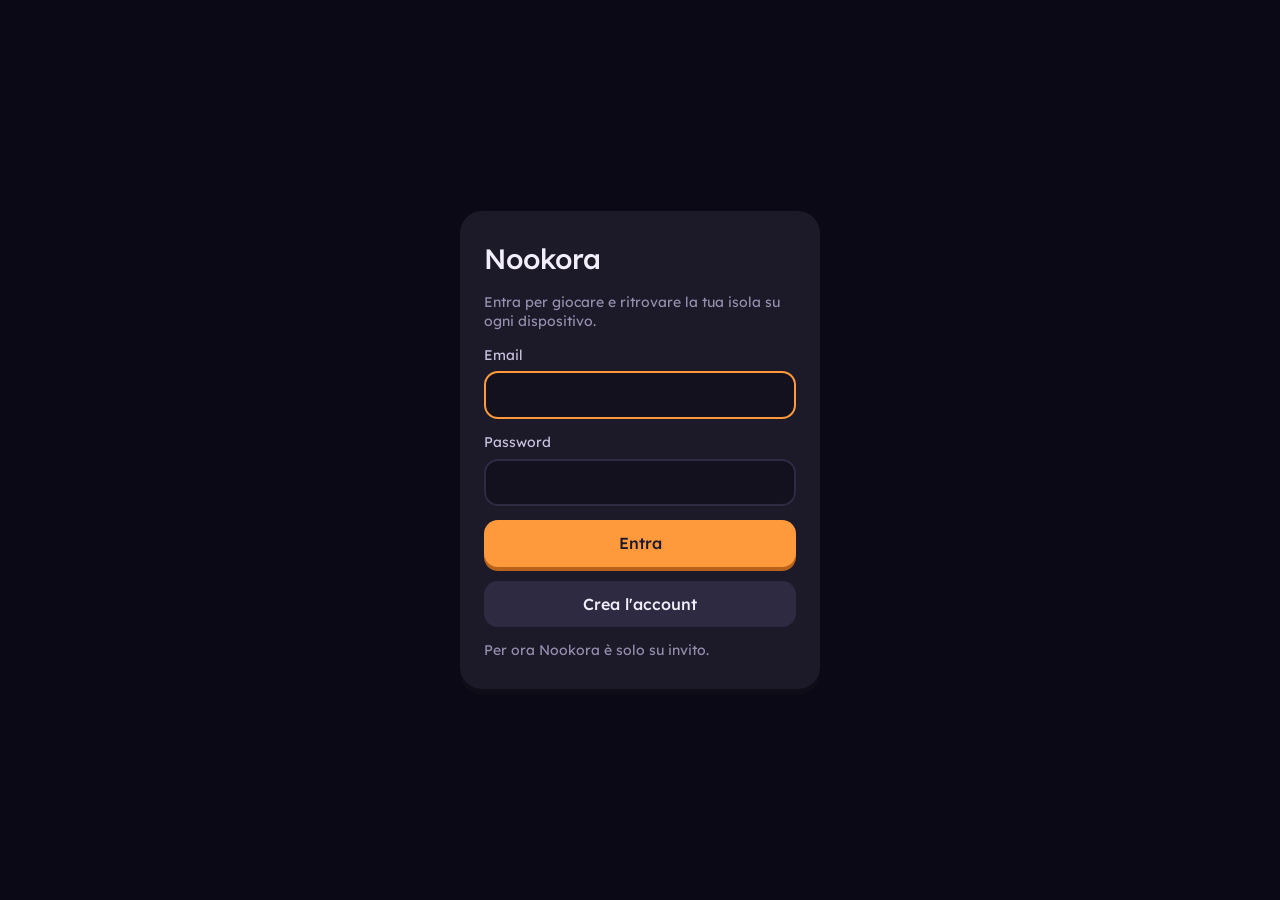
==== commit 30133a17: "Nookora" ====
--- a/index.html
+++ b/index.html
@@ -2,7 +2,7 @@
 <html lang="it">
 <head>
 <meta charset="utf-8">
-<meta http-equiv="Content-Security-Policy" content="default-src 'self'; script-src 'self'; style-src 'self' 'unsafe-inline'; img-src 'self' data: blob:; media-src 'self' blob:; font-src 'self'; connect-src 'self' wss://tracker.openwebtorrent.com wss://tracker.webtorrent.dev wss://tracker.novage.com.ua; frame-src https://www.youtube-nocookie.com; worker-src 'self'; manifest-src 'self'; base-uri 'none'; form-action 'none'; object-src 'none'">
+<meta http-equiv="Content-Security-Policy" content="default-src 'self'; script-src 'self'; style-src 'self' 'unsafe-inline'; img-src 'self' data: blob:; media-src 'self' blob:; font-src 'self'; connect-src 'self' https://nookora-server.nookora.workers.dev wss://nookora-server.nookora.workers.dev wss://tracker.openwebtorrent.com wss://tracker.webtorrent.dev wss://tracker.novage.com.ua; frame-src https://www.youtube-nocookie.com; worker-src 'self'; manifest-src 'self'; base-uri 'none'; form-action 'none'; object-src 'none'">
 <meta name="robots" content="noindex, nofollow">
 <meta name="viewport" content="width=device-width, initial-scale=1, viewport-fit=cover">
 <meta name="theme-color" content="#0b0916">
@@ -29,6 +29,7 @@
 
 
 
+
 </head>
 <body>
 <div id="app"><noscript>Nookora ha bisogno di JavaScript.</noscript></div>
--- a/nookora.css
+++ b/nookora.css
@@ -1 +1 @@
-@font-face{font-family:Lexend;font-weight:300;font-display:swap;src:url(caratteri/lexend-latin-300-normal.woff2) format("woff2");unicode-range:U+0000-00FF,U+0131,U+0152-0153,U+02BB-02BC,U+02C6,U+02DA,U+02DC,U+2000-206F,U+20AC,U+2122,U+2191,U+2193,U+2212,U+2215}@font-face{font-family:Lexend;font-weight:300;font-display:swap;src:url(caratteri/lexend-latin-ext-300-normal.woff2) format("woff2");unicode-range:U+0100-024F,U+1E00-1EFF,U+2020,U+20A0-20AB,U+20AD-20CF,U+2113,U+2C60-2C7F,U+A720-A7FF}@font-face{font-family:Lexend;font-weight:400;font-display:swap;src:url(caratteri/lexend-latin-400-normal.woff2) format("woff2");unicode-range:U+0000-00FF,U+0131,U+0152-0153,U+02BB-02BC,U+02C6,U+02DA,U+02DC,U+2000-206F,U+20AC,U+2122,U+2191,U+2193,U+2212,U+2215}@font-face{font-family:Lexend;font-weight:400;font-display:swap;src:url(caratteri/lexend-latin-ext-400-normal.woff2) format("woff2");unicode-range:U+0100-024F,U+1E00-1EFF,U+2020,U+20A0-20AB,U+20AD-20CF,U+2113,U+2C60-2C7F,U+A720-A7FF}@font-face{font-family:Lexend;font-weight:500;font-display:swap;src:url(caratteri/lexend-latin-500-normal.woff2) format("woff2");unicode-range:U+0000-00FF,U+0131,U+0152-0153,U+02BB-02BC,U+02C6,U+02DA,U+02DC,U+2000-206F,U+20AC,U+2122,U+2191,U+2193,U+2212,U+2215}@font-face{font-family:Lexend;font-weight:500;font-display:swap;src:url(caratteri/lexend-latin-ext-500-normal.woff2) format("woff2");unicode-range:U+0100-024F,U+1E00-1EFF,U+2020,U+20A0-20AB,U+20AD-20CF,U+2113,U+2C60-2C7F,U+A720-A7FF}@font-face{font-family:DM Mono;font-weight:400;font-display:swap;src:url(caratteri/dm-mono-latin-400-normal.woff2) format("woff2");unicode-range:U+0000-00FF,U+2000-206F}@font-face{font-family:DM Mono;font-weight:400;font-display:swap;src:url(caratteri/dm-mono-latin-ext-400-normal.woff2) format("woff2");unicode-range:U+0100-024F}:root{--notte: #07060c;--superficie: #13111c;--rialzo: #1c1928;--attivo: #272336;--sopra: #312c42;--linea: #221f2e;--controllo: #3a3550;--testo: #f4f2fa;--chiaro: #d5d0e3;--tenue: #b7b0c9;--fioco: #958ead;--inchiostro: #0c0a13;--pannello: var(--superficie);--riga: var(--rialzo);--campo: var(--rialzo);--bordo: var(--linea);--lavoro: #5ee1ff;--studio: #ffcf5c;--corpo: #6df5a8;--casa: #ff8a3d;--sera: #6f8fff;--svago: #ff7ac6;--tinta: #b08cff;--accento: #ffb48f;--lucciola: #ffd2b8;--stelle: #ffcf5c;--pericolo: #ff8fa3;--font: Lexend, "Segoe UI", system-ui, sans-serif;--mono: "DM Mono", ui-monospace, monospace;--c-oggi: #ffcf5c;--c-abitudini: #6df5a8;--c-progetti: #5ee1ff;--c-chat: #ff7ac6;--c-tu: #b08cff;--c-mattino: #ffb48f;--largo: 400px;--margine: 16px;--lato-barra: 500px;--curva: cubic-bezier(.2, .8, .2, 1);--molla: cubic-bezier(.34, 1.56, .64, 1);--via: cubic-bezier(.4, 0, 1, 1);--morbido: cubic-bezier(.22, 1, .36, 1);color-scheme:dark}*{box-sizing:border-box}html,body{margin:0;height:100%}body{background:linear-gradient(to bottom,#05040b,#0b0918 45%,#100c22 75%,#08070f) fixed var(--notte);color:var(--testo);font:400 14px/1.45 var(--font);overflow:hidden;-webkit-font-smoothing:antialiased;user-select:none;-webkit-user-select:none;touch-action:manipulation}input,textarea,[contenteditable]{user-select:text;-webkit-user-select:text}button,input,textarea,select{font:inherit;color:inherit}button{cursor:pointer}:focus-visible{outline:3px solid var(--c, var(--testo));outline-offset:3px;animation:respiraFuoco 1.6s ease-in-out infinite}@keyframes respiraFuoco{50%{outline-offset:5px;outline-color:color-mix(in srgb,var(--c, #ffffff) 55%,transparent)}}.mono{font-family:var(--mono);font-variant-numeric:tabular-nums}.nascosto{display:none!important}.sr{position:absolute;width:1px;height:1px;overflow:hidden;clip:rect(0 0 0 0);white-space:nowrap}[hidden]{display:none!important}#cielo{position:fixed;inset:0;pointer-events:none}#cielo svg{width:100%;height:100%}#scena{position:fixed;inset:0;overflow:hidden;touch-action:none;cursor:default}#scena.trascina{cursor:grabbing}.tela3d{position:absolute;inset:0;width:100%;height:100%;display:block}#scena.sull-isola>:not(.tela-isola,.strato-isola),#scena:not(.sull-isola)>:is(.tela-isola,.strato-isola){display:none}.strato-isola{position:absolute;inset:0;pointer-events:none}.strato-isola>.pesca-barra,.strato-isola>.pesca-carta{pointer-events:auto}#scena{transition:opacity .22s ease}#scena.buio{opacity:0}.mondo{position:absolute;left:0;top:0;transform-origin:0 0;will-change:transform}.mondo.liscio{transition:transform .5s var(--curva)}.mondo>svg{display:block;overflow:visible}.stanza-svg g[data-m]{cursor:default}.stanza-svg g[data-m].attivo{cursor:pointer}.stanza-svg g[data-m].attivo:hover{filter:brightness(1.18)}.stanza-svg g.sobbalza{animation:sobbalza .45s var(--curva)}@keyframes sobbalza{0%,to{transform:translateY(0)}35%{transform:translateY(-6px)}}.stanza-svg .scelto{filter:drop-shadow(0 0 6px rgba(255,255,255,.7))}.stanza-svg .fantasma{opacity:.78;pointer-events:none}.stanza-svg .fantasma.no{opacity:.45}.stanza-svg .entita{pointer-events:none}.stanza-svg .entita.tocca,.stanza-svg .lucciola{pointer-events:auto;cursor:pointer}.stanza-svg .meta{pointer-events:none}.alone-stanza{position:absolute;border-radius:50%;background:radial-gradient(closest-side,#b08cff24,#b08cff00);pointer-events:none}.tondo{width:40px;height:40px;border-radius:50%;border:none;background:var(--rialzo);color:var(--testo);display:inline-grid;place-items:center;flex:none;position:relative;transition:background .15s,transform .1s}.tondo:hover{background:var(--attivo)}.tondo:active{transform:scale(.94)}.tondo.piccolo{width:36px;height:36px}.tondo.grande{width:56px;height:56px}.tondo.vuoto{background:transparent;color:var(--tenue)}.tondo.vuoto:hover{background:var(--rialzo);color:var(--testo)}.tondo.acceso,.tondo.pieno{background:var(--testo);color:var(--inchiostro)}.tondo .punto{position:absolute;right:6px;top:6px;width:7px;height:7px;border-radius:50%;background:var(--lucciola)}.tondo:disabled{opacity:.4;pointer-events:none}.pieno{height:44px;border-radius:999px;border:none;background:var(--testo);color:var(--inchiostro);font-weight:500;font-size:15px;display:flex;align-items:center;justify-content:center;gap:8px;padding:0 20px;flex:none;transition:filter .15s,transform .1s}.pieno:hover{filter:brightness(.92)}.pieno:active{transform:scale(.98)}.pieno:disabled{background:var(--rialzo);color:var(--fioco);pointer-events:none}.pieno.largo{width:100%}.pieno.basso{height:36px;font-size:14px;padding:0 16px}.pieno.tenue{background:var(--rialzo);color:var(--testo);font-weight:400}.pieno.tenue:hover{background:var(--attivo);filter:none}.tondo.pieno{padding:0;display:inline-grid;height:40px}.tondo.piccolo.pieno{width:36px;height:36px}.chip{min-height:32px;padding:5px 13px;border-radius:999px;border:none;background:var(--rialzo);color:var(--chiaro);font-size:13px;display:inline-flex;align-items:center;gap:7px;text-align:left;transition:background .15s,color .15s;white-space:nowrap}.chip:hover{background:var(--attivo);color:var(--testo)}.chip.si{background:var(--testo);color:var(--inchiostro)}.chip .ora,.chip .mono{font-family:var(--mono);font-size:12px}.puntino{width:8px;height:8px;border-radius:50%;flex:none;display:inline-block}.linguette,.segmenti{display:flex;gap:2px;padding:3px;border-radius:999px;background:var(--rialzo);flex:none}.linguette button,.segmenti button{flex:1;height:32px;border-radius:999px;border:none;background:transparent;color:var(--tenue);font-size:13px;display:inline-flex;align-items:center;justify-content:center;gap:7px;padding:0 14px;white-space:nowrap}.linguette button:hover,.segmenti button:hover{color:var(--testo)}.linguette button[aria-selected=true],.segmenti button[aria-pressed=true]{background:var(--sopra);color:var(--testo)}.barra{position:fixed;inset:0 0 auto;height:0;z-index:20}.isola,.in-corso{background:color-mix(in srgb,var(--superficie) 94%,transparent);box-shadow:0 8px 24px #00000059}.isola{position:fixed;top:calc(var(--margine) + env(safe-area-inset-top,0px));height:52px;display:flex;align-items:center;gap:2px;padding:0 6px;border-radius:999px;z-index:21}.isola.sinistra{left:calc(var(--margine) + env(safe-area-inset-left,0px))}.isola.destra{right:calc(var(--margine) + env(safe-area-inset-right,0px));padding:0 6px;gap:4px}.marchio{width:40px;height:40px;display:grid;place-items:center;border:none;background:transparent;border-radius:999px;padding:0;flex:none;transition:background .15s,transform .1s}.marchio:hover{background:var(--rialzo)}.marchio:active{transform:scale(.92)}.schede{display:flex;align-items:center;gap:2px;padding-left:8px;margin-left:4px;border-left:1px solid var(--linea)}.sezione{height:40px;padding:0 14px 0 11px;border-radius:999px;border:none;background:transparent;color:var(--tenue);font-size:14px;display:inline-flex;align-items:center;gap:8px;position:relative;white-space:nowrap;transition:background .2s,color .2s,box-shadow .2s,transform .1s}.sezione .ic{display:grid;place-items:center;color:var(--c);transition:background .2s}.sezione:hover{color:var(--testo);background:var(--rialzo)}.sezione:active{transform:scale(.95)}.sezione[aria-pressed=true]{color:var(--testo);background:color-mix(in srgb,var(--c) 18%,var(--superficie));box-shadow:inset 0 0 0 1.5px color-mix(in srgb,var(--c) 55%,transparent)}.sezione .punto{width:7px;height:7px;border-radius:50%;background:var(--lucciola)}.sezione.sobbalza .ic{animation:sobbalzaIcona .5s var(--molla)}@keyframes sobbalzaIcona{45%{transform:scale(1.35)}}.amici{height:40px;display:inline-flex;align-items:center;gap:8px;padding:0 12px 0 8px;border-radius:999px;border:none;background:transparent;color:var(--tenue);font-size:13px;position:relative;white-space:nowrap;transition:background .2s,box-shadow .2s,color .2s,transform .1s}.amici:hover{background:var(--rialzo);color:var(--testo)}.amici:active{transform:scale(.95)}.amici[aria-pressed=true]{color:var(--testo);background:color-mix(in srgb,var(--c) 18%,var(--superficie));box-shadow:inset 0 0 0 1.5px color-mix(in srgb,var(--c) 55%,transparent)}.amici .ic{display:grid;color:var(--c);padding-left:2px}.amici .facce{display:flex;align-items:center}.amici .facce>span{display:grid;border-radius:50%;box-shadow:0 0 0 2px var(--superficie)}.amici .facce>span+span{margin-left:-9px}.amici .conta{min-width:18px;height:18px;border-radius:999px;background:var(--c-chat);color:var(--inchiostro);font:500 11px/18px var(--mono);text-align:center;padding:0 5px}.barra .tu{width:40px;height:40px;border-radius:50%;border:none;padding:0;background:transparent;display:grid;place-items:center;transition:box-shadow .2s,transform .1s,background .15s}.barra .tu:hover{background:var(--rialzo)}.barra .tu:active{transform:scale(.94)}.barra .tu[aria-pressed=true]{box-shadow:0 0 0 2px var(--superficie),0 0 0 3.5px var(--c)}.tasca{display:none}.in-corso{position:fixed;top:calc(var(--margine) + env(safe-area-inset-top,0px));left:50%;translate:-50% 0;height:52px;max-width:min(380px,calc(100vw - 2 * var(--lato-barra)));display:flex;align-items:center;gap:10px;padding:0 18px 0 14px;border-radius:999px;border:none;color:var(--testo);z-index:21;box-shadow:inset 0 0 0 1.5px color-mix(in srgb,var(--c) 50%,transparent),0 8px 24px #00000059;animation:cresceChip .42s var(--molla) both;transition:transform .1s}.in-corso:active{transform:scale(.97)}.in-corso .ic{display:grid;color:var(--c);flex:none}.in-corso .testo{font-size:14px;min-width:0;white-space:nowrap;overflow:hidden;text-overflow:ellipsis}.in-corso .quanto{font:13px var(--mono);color:var(--tenue);flex:none}@keyframes cresceChip{0%{transform:scale(.8);opacity:0}}@media (max-width: 1180px){.sezione .parola,.amici .quanti{display:none}.sezione{padding:0 11px}:root{--lato-barra: 270px}}.carta{position:fixed;z-index:15;top:calc(var(--margine) + 66px + env(safe-area-inset-top,0px));bottom:calc(var(--margine) + env(safe-area-inset-bottom,0px));width:min(var(--w, 440px),calc(100vw - 2 * var(--margine)));--sfondo-carta: color-mix(in srgb, var(--c) 6%, #100e18);background:var(--sfondo-carta);border-radius:28px;padding:22px;display:flex;flex-direction:column;gap:16px;visibility:hidden;box-shadow:inset 0 0 0 1.5px color-mix(in srgb,var(--c) 50%,transparent),inset 0 1px #ffffff0d,0 0 34px color-mix(in srgb,var(--c) 10%,transparent),0 28px 64px #0000008c}.carta.aperta,.carta.esce{visibility:visible}.carta.esce{pointer-events:none;z-index:14}.carta:where(.lato-sx){left:calc(var(--margine) + env(safe-area-inset-left,0px))}.carta:where(.lato-dx,.lato-amici){right:calc(var(--margine) + env(safe-area-inset-right,0px))}.carta:where(.lato-amici){transform-origin:top right;border-radius:32px}.carta:where(.bassa){bottom:auto;max-height:calc(100% - var(--margine) * 2 - 66px - env(safe-area-inset-top,0px) - env(safe-area-inset-bottom,0px))}.carta:where(.lato-giu){left:50%;translate:-50% 0;top:auto;bottom:calc(var(--margine) + env(safe-area-inset-bottom,0px))}.carta:where(.lato-centro){left:50%;top:50%;translate:-50% -50%;bottom:auto}.carta.entra.lato-sx{animation:cartaSx .56s var(--molla) both}.carta.entra.lato-dx{animation:cartaDx .56s var(--molla) both}.carta.entra.lato-giu{animation:cartaGiu .56s var(--molla) both}.carta.entra.lato-amici{animation:cartaAmici .5s var(--molla) both}.carta.entra.lato-centro{animation:cartaCentro .5s var(--molla) both}.carta.esce.lato-sx{animation:esceSx .2s var(--via) forwards}.carta.esce.lato-dx{animation:esceDx .2s var(--via) forwards}.carta.esce.lato-giu{animation:esceGiu .2s var(--via) forwards}.carta.esce.lato-amici{animation:esceAmici .2s var(--via) forwards}.carta.esce.lato-centro{animation:esceCentro .2s var(--via) forwards}@keyframes cartaSx{0%{transform:translate(calc(-100% - 40px))}}@keyframes cartaDx{0%{transform:translate(calc(100% + 40px))}}@keyframes cartaGiu{0%{transform:translateY(calc(100% + 40px))}}@keyframes cartaAmici{0%{transform:translate(28px,-36px) scale(.84);opacity:0}}@keyframes cartaCentro{0%{transform:scale(.86);opacity:0}}@keyframes esceSx{to{transform:translate(calc(-100% - 40px))}}@keyframes esceDx{to{transform:translate(calc(100% + 40px))}}@keyframes esceGiu{to{transform:translateY(calc(100% + 40px))}}@keyframes esceAmici{to{transform:translate(28px,-36px) scale(.84);opacity:0}}@keyframes esceCentro{to{transform:scale(.9);opacity:0}}.carta.arriva>.testata,.carta.arriva>.linguette,.carta.arriva .corpo>*,.carta.arriva>.fondo,.carta.arriva .cade{animation:sale .42s var(--morbido) both}.carta.arriva>.testata{animation-delay:.14s}.carta.arriva>.linguette{animation-delay:.18s}.carta.arriva .corpo>:nth-child(1){animation-delay:.2s}.carta.arriva .corpo>:nth-child(2){animation-delay:.24s}.carta.arriva .corpo>:nth-child(3){animation-delay:.28s}.carta.arriva .corpo>:nth-child(4){animation-delay:.32s}.carta.arriva .corpo>:nth-child(5){animation-delay:.36s}.carta.arriva .corpo>:nth-child(6){animation-delay:.4s}.carta.arriva .corpo>:nth-child(7){animation-delay:.44s}.carta.arriva .corpo>:nth-child(n+8){animation-delay:.48s}.carta.arriva .cade{animation-delay:calc(.24s + min(var(--i, 0),8)*40ms)}.carta.arriva>.fondo{animation-delay:.4s}@keyframes sale{0%{transform:translateY(12px);opacity:0}}.carta>.testata{display:flex;align-items:center;gap:12px;min-height:40px;flex:none}.carta h1{margin:0;flex:1;font-size:22px;font-weight:500;letter-spacing:-.005em;min-width:0;overflow:hidden;text-overflow:ellipsis;white-space:nowrap}.carta>.testata .segmenti{flex:none}.carta .corpo{flex:1;min-height:0;overflow-y:auto;display:flex;flex-direction:column;gap:6px;margin:0 -10px;padding:0 10px 4px;scrollbar-width:thin;scrollbar-color:var(--controllo) transparent}.carta .corpo>*{flex-shrink:0}.carta>.fondo{flex:none;display:flex;flex-direction:column;gap:8px}.carta .maniglia{display:none}.carta .riga,.carta .scheda,.carta .campo,.carta .tessera{background:color-mix(in srgb,var(--c) 4%,var(--rialzo))}.carta button.riga:hover,.carta .tessera:hover{background:color-mix(in srgb,var(--c) 6%,var(--attivo))}.distintivo{width:36px;height:36px;border-radius:50%;background:color-mix(in srgb,var(--c) 20%,var(--superficie));color:var(--c);display:grid;place-items:center;flex:none}.respira{position:relative}.respira:after{content:"";position:absolute;inset:-6px;border-radius:calc(var(--r, 14px) + 6px);border:3px solid var(--c);animation:respira 1.6s ease-in-out infinite;pointer-events:none}@keyframes respira{0%,to{opacity:.45;transform:scale(.99)}50%{opacity:1;transform:scale(1.025)}}.quadretto{--q: 42px;--r: calc(var(--q) * .3);width:var(--q);height:var(--q);border-radius:var(--r);border:none;padding:0;display:grid;place-items:center;background:#17151f;color:var(--inchiostro);position:relative;flex:none;transition:background .15s}.quadretto.si{background:var(--c)}.quadretto.no{background:transparent;box-shadow:inset 0 0 0 1.5px var(--sopra)}.quadretto.oggi{background:color-mix(in srgb,var(--c) 8%,transparent);box-shadow:none;border:2px dashed color-mix(in srgb,var(--c) 65%,transparent)}.quadretto.oggi.si{border:none;background:var(--c)}button.quadretto:hover{filter:brightness(1.12)}button.quadretto:active{transform:scale(.92)}.quadretto.timbra{animation:timbro .42s var(--molla)}@keyframes timbro{0%{transform:scale(.3)}60%{transform:scale(1.18)}}.scoppio{position:absolute;left:50%;top:50%;width:0;height:0;pointer-events:none}.scoppio i{position:absolute;left:-3px;top:-3px;width:6px;height:6px;border-radius:50%;background:var(--c);animation:scoppio .52s var(--morbido) both}@keyframes scoppio{0%{transform:rotate(var(--g)) translateY(0);opacity:0}15%{opacity:1}to{transform:rotate(var(--g)) translateY(-26px);opacity:0}}.stella-vola{position:fixed;z-index:60;left:0;top:0;pointer-events:none;display:grid}.campo .invio{font:11px var(--mono);color:var(--fioco);padding:4px 8px;border-radius:8px;background:var(--attivo);flex:none;margin-right:4px}.etichetta{font-size:12px;color:var(--fioco);padding:10px 4px 2px;display:flex;align-items:center;gap:8px}.etichetta:first-child{padding-top:0}.nota{margin:4px 4px 0;font-size:13px;line-height:1.5;color:var(--fioco)}.riga{display:flex;align-items:center;gap:12px;min-height:48px;padding:6px 8px 6px 12px;border-radius:14px;background:var(--rialzo);border:none;width:100%;text-align:left;color:var(--testo);font-size:14px}button.riga:hover{background:var(--attivo)}.riga .testo{flex:1;min-width:0}.riga .testo small{display:block;font-size:12px;color:var(--tenue);white-space:nowrap;overflow:hidden;text-overflow:ellipsis}.riga.lunga{padding-top:10px;padding-bottom:10px}.riga.lunga .testo small{white-space:normal;line-height:1.4;margin-top:2px}.riga.fatta{color:var(--fioco)}.riga.fatta .testo{text-decoration:line-through;text-decoration-color:#b7b0c973}.riga .ora{font-family:var(--mono);font-size:12px;color:var(--chiaro);width:44px;flex:none}.riga .dopo{font-family:var(--mono);font-size:12px;color:var(--fioco);flex:none}.riga:disabled{cursor:default;opacity:.7}.scheda{background:var(--rialzo);border-radius:16px;padding:14px;display:flex;flex-direction:column;gap:12px}.scheda.accesa{box-shadow:inset 0 0 0 1px var(--controllo)}.campo{display:flex;align-items:center;gap:8px;background:var(--rialzo);border-radius:999px;padding:4px 4px 4px 16px;flex:none}.campo:focus-within{box-shadow:inset 0 0 0 1px var(--controllo)}.campo input,.campo select{flex:1;min-width:0;background:transparent;border:none;outline:none;color:var(--testo);font-size:15px;height:36px}.campo input::placeholder,textarea::placeholder{color:var(--fioco)}textarea.area{width:100%;min-height:120px;resize:vertical;background:var(--rialzo);border:none;border-radius:14px;padding:12px 14px;color:var(--testo);line-height:1.5;outline:none}textarea.area:focus{box-shadow:inset 0 0 0 1px var(--controllo)}.spunta{width:24px;height:24px;border-radius:50%;border:none;flex:none;display:grid;place-items:center;background:transparent;box-shadow:inset 0 0 0 1.5px var(--c, var(--controllo));color:var(--inchiostro);padding:0}.spunta:hover{box-shadow:inset 0 0 0 1.5px var(--c, var(--tenue))}.spunta.si{background:var(--c, var(--corpo));box-shadow:none}.griglia{display:grid;grid-template-columns:repeat(2,minmax(0,1fr));gap:6px;align-content:start}.griglia.tre{grid-template-columns:repeat(3,minmax(0,1fr))}.tessera{background:var(--rialzo);border-radius:16px;padding:10px 12px 12px;display:flex;flex-direction:column;gap:4px;border:none;text-align:left;color:var(--testo);font-size:13px;position:relative}.tessera:hover{background:var(--attivo)}.tessera.si{background:var(--attivo);box-shadow:inset 0 0 0 1.5px var(--testo)}.tessera .figura{height:88px;display:flex;align-items:center;justify-content:center;overflow:hidden;flex:none}.tessera .figura svg,.tessera .figura img{height:100%;width:100%;object-fit:contain;display:block}.tessera .prezzo{font-family:var(--mono);font-size:12px;color:var(--stelle);display:inline-flex;align-items:center;gap:5px}.tessera .quanti{position:absolute;right:8px;top:8px;font-family:var(--mono);font-size:11px;color:var(--testo);background:var(--sopra);border-radius:999px;padding:1px 7px}.tessera.spenta{opacity:.6}.colori{display:flex;gap:8px;flex-wrap:wrap}.colori button{width:30px;height:30px;border-radius:50%;border:none;background:var(--c)}.colori button.si{box-shadow:0 0 0 2px var(--superficie),0 0 0 4px var(--testo)}.barra-avanzo{height:6px;border-radius:3px;background:var(--attivo);overflow:hidden;flex:none}.barra-avanzo>i{display:block;height:100%;border-radius:3px;background:var(--c, var(--testo));transition:width .4s var(--curva)}.fila{display:flex;flex-wrap:wrap;gap:6px;align-items:center}.bolla{position:absolute;z-index:11;transform:translate(-50%,-100%);width:max-content;max-width:240px;padding:8px 13px;border-radius:16px;background:#f4f2fa;color:var(--inchiostro);font-size:13px;line-height:1.35;pointer-events:none;animation:entraBolla .3s var(--curva)}.bolla.altri{display:flex;gap:8px;align-items:center}@keyframes entraBolla{0%{opacity:0;transform:translate(-50%,calc(-100% + 8px))}to{opacity:1;transform:translate(-50%,-100%)}}.avvisi{position:fixed;right:var(--margine);top:calc(var(--margine) + 56px);z-index:30;display:flex;flex-direction:column;gap:6px;align-items:flex-end;pointer-events:none}.avviso{pointer-events:auto;display:flex;align-items:center;gap:10px;max-width:380px;padding:8px 8px 8px 14px;border-radius:16px;background:var(--rialzo);box-shadow:0 12px 32px #00000073;animation:entra .3s var(--curva);font-size:14px}.avviso .testo{flex:1;min-width:0}.avviso .tondo.piccolo{width:30px;height:30px;background:transparent;color:var(--tenue)}.avviso .pieno.basso{height:32px}@keyframes entra{0%{opacity:0;transform:translateY(6px)}to{opacity:1}}.velo{position:fixed;inset:0;z-index:40;display:flex;flex-direction:column;background:#07060cf5!important;opacity:0;transition:opacity .3s;overflow-y:auto}.velo.aperto{opacity:1}.velo>*{flex-shrink:0!important}.velo .testata{display:flex;align-items:center;justify-content:space-between;gap:16px;padding:18px 32px;flex-wrap:wrap}.velo h1{margin:0;font-size:28px;font-weight:400;letter-spacing:-.01em}.vetrino{background:var(--superficie);border-radius:20px;padding:18px;display:flex;flex-direction:column;gap:14px}.benvenuto{position:fixed;inset:0;z-index:50;display:grid;place-items:center;background:#07060cd1}.benvenuto .carta{width:min(440px,calc(100vw - 32px));background:var(--superficie);border-radius:24px;padding:26px;display:flex;flex-direction:column;gap:16px;align-items:center;text-align:center;box-shadow:0 20px 60px #00000080}.insieme{position:fixed;left:50%;bottom:calc(var(--margine) + 64px);transform:translate(-50%);z-index:12;display:flex;align-items:center;gap:8px;padding:5px;border-radius:999px;background:var(--superficie);width:min(600px,calc(100vw - 32px));animation:entra .3s var(--curva)}.insieme .facce{display:flex;align-items:center;padding-left:4px;flex:none}.insieme .facce>span{display:grid}.insieme .facce>span+span:not(.chi){margin-left:-10px}.insieme .chi{font-size:13px;color:var(--chiaro);margin-left:10px;white-space:nowrap;max-width:160px;overflow:hidden;text-overflow:ellipsis}.insieme .campo{flex:1;min-width:0;padding:2px 3px 2px 14px}.insieme .campo input{height:34px;font-size:14px}.cuore-vola{position:absolute;z-index:11;pointer-events:none;transform:translate(-50%,-100%);animation:cuoreSale 1.7s ease-out forwards}@keyframes cuoreSale{0%{opacity:0;transform:translate(-50%,-60%) scale(.6)}20%{opacity:1;transform:translate(-50%,-100%) scale(1.1)}to{opacity:0;transform:translate(-50%,-260%) scale(1)}}@keyframes vola{0%{transform:translate(-6px,5px)}to{transform:translate(7px,-7px)}}.saltella{animation:saltella 2.8s ease-in-out infinite}@keyframes saltella{0%,to{transform:translateY(0)}50%{transform:translateY(-3px)}}@keyframes brilla{0%,to{opacity:.35}50%{opacity:1}}#cielo .brilla{animation:brilla 3.4s ease-in-out infinite}@media (prefers-reduced-motion: reduce){*,*:before,*:after{animation-duration:.001ms!important;animation-iteration-count:1!important;transition-duration:.001ms!important}}.calmo *,.calmo *:before,.calmo *:after{animation-duration:.001ms!important;animation-iteration-count:1!important;transition-duration:.001ms!important}@media (max-width: 760px){:root{--margine: 10px;--tasca: calc(76px + env(safe-area-inset-bottom, 0px)) }.isola.sinistra .schede{display:none}.isola{height:48px;padding:0 4px}.in-corso{height:48px;left:calc(var(--margine) + 56px);translate:none;max-width:none;padding:0 14px 0 12px;gap:8px}.in-corso .testo{display:none}.tasca{position:fixed;left:0;right:0;bottom:0;z-index:21;display:flex;justify-content:space-around;align-items:flex-start;height:var(--tasca);padding:8px 8px env(safe-area-inset-bottom,0px);background:color-mix(in srgb,var(--superficie) 97%,transparent);border-top:1px solid var(--rialzo)}.tasca .sezione{flex:1;max-width:90px;height:auto;flex-direction:column;gap:4px;padding:0;font-size:11px;background:transparent!important;box-shadow:none!important}.tasca .sezione .parola{display:block}.tasca .sezione .ic{width:58px;height:32px;border-radius:999px}.tasca .sezione[aria-pressed=true] .ic{background:color-mix(in srgb,var(--c) 22%,var(--superficie))}.tasca .sezione .punto{position:absolute;top:0;right:calc(50% - 28px)}.carta{left:8px;right:8px;width:auto;translate:none;top:auto;bottom:calc(var(--tasca) + 8px);height:min(76vh,640px);max-height:calc(100% - var(--tasca) - 74px - env(safe-area-inset-top,0px));padding:22px 16px 16px;border-radius:28px;transform-origin:bottom center}.carta:where(.lato-amici){height:calc(100% - var(--tasca) - 74px - env(safe-area-inset-top,0px))}.carta:where(.bassa){height:auto}.carta.entra{animation-name:cartaGiu!important;animation-duration:.5s}.carta.esce{animation-name:esceGiu!important}.carta .maniglia{display:block;position:absolute;top:2px;left:50%;translate:-50% 0;width:64px;height:20px;border:none;padding:0;background:transparent}.carta .maniglia:before{content:"";display:block;width:36px;height:4px;border-radius:2px;background:var(--controllo);margin:auto}.carta h1{font-size:20px}.avvisi{left:var(--margine);right:var(--margine);align-items:stretch;top:calc(64px + env(safe-area-inset-top,0px))}.velo .testata{padding:14px 16px}.velo h1{font-size:24px}.insieme{bottom:calc(124px + env(safe-area-inset-bottom,0px));width:calc(100vw - 16px)}.insieme .chi{display:none}body:has(.carta.lato-sx.aperta) .bolla,body:has(.carta.lato-telefono.su) .bolla{display:none}}.sottovoce{height:32px;padding:0 10px;border-radius:999px;border:none;background:transparent;color:var(--tenue);font:400 13px var(--font);display:inline-flex;align-items:center;gap:6px;flex:none;white-space:nowrap;transition:background .15s,color .15s}.sottovoce:hover{background:var(--rialzo);color:var(--testo)}.sottovoce:active{transform:scale(.97)}.sottovoce>span[class=""],.sottovoce>span:not([class]){display:grid}.sottovoce.mono{font-family:var(--mono);font-size:12px}.icona-quieta{width:44px;height:44px;border-radius:50%;border:none;padding:0;background:transparent;color:var(--fioco);display:grid;place-items:center;flex:none;transition:background .15s,color .15s,transform .1s}.icona-quieta:hover{background:color-mix(in srgb,var(--superficie) 90%,transparent);color:var(--testo)}.icona-quieta:active{transform:scale(.94)}.icona-quieta:disabled{opacity:.3;pointer-events:none}.icona-quieta.acceso,.icona-quieta[aria-expanded=true]{color:var(--c-oggi)}@media (pointer: coarse){.sottovoce{min-height:40px}}.carta .linguette .giornata-conta{font:11px var(--mono);color:var(--fioco)}.carta .linguette button[aria-selected=true] .giornata-conta{color:var(--tenue)}.oggi-giorno{display:flex;align-items:flex-end;gap:12px;margin-top:4px}.oggi-giorno .quando{flex:1;min-width:0;display:flex;flex-direction:column;gap:2px}.oggi-giorno .giorno-settimana{font-size:14px;color:var(--tenue)}.oggi-giorno .data{font-size:32px;font-weight:300;letter-spacing:-.01em;line-height:1.1;white-space:nowrap;overflow:hidden;text-overflow:ellipsis}.oggi-giorno .quante{display:flex;flex-direction:column;align-items:flex-end;gap:6px;flex:none;padding-bottom:3px}.oggi-giorno .numeri{font:13px var(--mono);color:var(--tenue);white-space:nowrap}.oggi-giorno .numeri b{font-weight:400;font-size:20px;color:var(--testo)}.oggi-giorno .puntini{display:flex;gap:4px}.oggi-giorno .puntini i{width:7px;height:7px;border-radius:50%;background:var(--attivo);transition:background .3s}.oggi-giorno .puntini i.si{background:var(--c)}.oggi-giorno .barra-avanzo{width:96px;height:5px}.oggi-linea{--binario: #2a2638;list-style:none;margin:12px 0 0;padding:0;display:flex;flex-direction:column}.oggi-linea>li{position:relative;display:grid;grid-template-columns:48px 28px minmax(0,1fr);column-gap:10px;align-items:center;min-height:46px}.oggi-linea>li:before{content:"";position:absolute;left:71px;top:0;bottom:0;width:2px;background:var(--binario)}.oggi-linea>li.fatta:before{background:color-mix(in srgb,var(--c) 55%,transparent)}.oggi-linea>li:first-child:before{top:23px}.oggi-linea>li:last-child:before{bottom:auto;height:23px}.oggi-linea>li.adesso:first-child:before{top:50%}.oggi-linea>li.adesso:last-child:before{height:50%}.oggi-linea>li:only-child:before{display:none}.oggi-linea>li.appena{animation:sale .42s var(--morbido) both}.oggi-linea .ora{grid-row:1;font:12px var(--mono);font-variant-numeric:tabular-nums;color:var(--tenue);white-space:nowrap}.oggi-linea .fatta .ora,.oggi-linea .saltata .ora{color:var(--fioco)}.oggi-linea .con-ora .ora{color:var(--c)}.oggi-linea .adesso .ora{color:var(--testo)}.oggi-linea .nodo{grid-column:2;grid-row:1;align-self:stretch;position:relative;z-index:1;width:44px;min-height:46px;margin:0 -8px;padding:0;border:none;background:transparent;display:grid;place-items:center;color:inherit}.oggi-linea .pallino{display:grid;place-items:center;border-radius:50%;position:relative;flex:none;transition:transform .2s var(--molla),background .15s,color .15s}.oggi-linea .pallino svg{display:block}.oggi-linea .dopo .pallino{width:18px;height:18px;background:var(--superficie);box-shadow:inset 0 0 0 2px color-mix(in srgb,var(--c) 85%,transparent);color:transparent}.oggi-linea .dopo .nodo:hover .pallino{transform:scale(1.18);background:color-mix(in srgb,var(--c) 22%,var(--superficie));color:var(--c)}.oggi-linea .nodo:active .pallino{transform:scale(.88)}.oggi-linea .fatta .pallino{width:22px;height:22px;background:var(--c);color:var(--inchiostro)}.oggi-linea .adesso .pallino{width:28px;height:28px;background:color-mix(in srgb,var(--c) 25%,var(--superficie));box-shadow:inset 0 0 0 2px var(--c);color:var(--c)}.oggi-linea .adesso .pallino:after{content:"";position:absolute;inset:-5px;border-radius:50%;border:2px solid var(--c);animation:respira 1.6s ease-in-out infinite;pointer-events:none}.oggi-linea .adesso .nodo:hover .pallino{transform:scale(1.08)}.oggi-linea .saltata .pallino{width:18px;height:18px;background:var(--superficie);box-shadow:inset 0 0 0 1.5px var(--fioco)}.oggi-linea .raccolte .pallino{width:22px;height:22px;background:var(--attivo);color:var(--tenue);font:10px var(--mono)}.oggi-linea .pallino.timbra{animation:timbro .42s var(--molla)}.oggi-linea .oggi-voce{grid-column:3;grid-row:1;display:flex;align-items:center;gap:8px;min-width:0;min-height:46px;padding:0;border:none;background:transparent;color:var(--testo);font-size:15px;text-align:left}.oggi-linea .oggi-voce .testo{min-width:0;white-space:nowrap;overflow:hidden;text-overflow:ellipsis;transition:color .15s}.oggi-linea .oggi-voce:hover .testo{color:#fff}.oggi-linea .fatta .oggi-voce,.oggi-linea .saltata .oggi-voce{color:var(--fioco)}.oggi-linea .fatta .oggi-voce:hover .testo{color:var(--tenue)}.oggi-linea .aperta .oggi-voce .testo{white-space:normal;overflow-wrap:anywhere}.oggi-linea .oggi-voce small{font:11px var(--mono);color:var(--fioco);flex:none}.oggi-linea .raccolte .oggi-voce{font-size:13px}.oggi-linea .raccolte .freccia{display:grid;color:var(--fioco)}.oggi-linea .fissa{flex:none;font:11px var(--mono);color:var(--c);padding:2px 8px;border-radius:999px;background:color-mix(in srgb,var(--c) 14%,var(--superficie));white-space:nowrap}.oggi-linea .carta-adesso{grid-column:3;grid-row:1;min-width:0;margin:6px 0;padding:14px 16px;border-radius:18px;background:color-mix(in srgb,var(--c) 10%,var(--superficie));box-shadow:inset 0 0 0 1.5px color-mix(in srgb,var(--c) 40%,transparent);display:flex;flex-direction:column;gap:10px}.oggi-linea .carta-adesso .titolo{display:flex;align-items:center;flex-wrap:wrap;gap:6px 8px;padding:0;border:none;background:transparent;color:var(--testo);font-size:17px;font-weight:500;line-height:1.3;text-align:left}.oggi-linea .carta-adesso .titolo .testo{overflow-wrap:anywhere}.oggi-linea .carta-adesso .titolo .fissa{font-weight:400}.oggi-linea .carta-adesso .meta{display:flex;align-items:center;gap:8px;font-size:13px;color:var(--tenue)}.oggi-linea .carta-adesso .meta i{width:8px;height:8px;border-radius:50%;background:var(--c);flex:none}.oggi-linea .carta-adesso .azione{display:flex;align-items:center;gap:10px}.oggi-linea .carta-adesso .pieno{height:40px;padding:0 20px 0 16px}.oggi-linea .carta-adesso .pieno>span{display:grid}.oggi-linea .rare{grid-column:3;display:flex;flex-wrap:wrap;align-items:center;gap:2px;margin:-4px 0 8px -10px;animation:sale .28s var(--morbido) both}.oggi-linea .carta-adesso .rare{margin:0 0 -4px -10px}.oggi-linea .rare .sottovoce>span{display:grid}.oggi-linea .rare.modifica{flex-direction:column;align-items:stretch;gap:6px;margin-left:0}.oggi-linea .rare.modifica .campo{padding:2px 4px 2px 14px}.oggi-linea .rare.modifica .campo input{height:36px;font-size:14px}.oggi-linea .rare.modifica .scelte{display:flex;flex-wrap:wrap;align-items:center;gap:2px 4px;margin-left:-6px}.oggi-linea .rare.modifica .spazio{flex:1}.oggi-linea .parti{display:flex}.oggi-linea .parte-punto{width:30px;height:30px;border-radius:50%;border:none;padding:0;background:transparent;display:grid;place-items:center}.oggi-linea .parte-punto i{width:12px;height:12px;border-radius:50%;background:var(--c);transition:transform .15s var(--molla),box-shadow .15s}.oggi-linea .parte-punto:hover i{transform:scale(1.2)}.oggi-linea .parte-punto[aria-pressed=true] i{box-shadow:0 0 0 2px var(--sfondo-carta),0 0 0 3.5px var(--c)}.oggi-linea input[type=time]{color-scheme:dark;height:32px;padding:0 10px;border:none;border-radius:999px;background:var(--rialzo);color:var(--testo);font:13px var(--mono)}@media (pointer: coarse){.oggi-linea .parte-punto{width:40px;height:40px}}.oggi-rimandate{margin-top:14px}.oggi-rimandate .etichetta{padding:0 0 4px 96px}.oggi-rimandate ul{list-style:none;margin:0;padding:0;display:flex;flex-direction:column}.oggi-rimandate .oggi-voce{display:grid;grid-template-columns:48px 28px minmax(0,1fr) auto;column-gap:10px;align-items:center;width:100%;min-height:40px;padding:0 6px 0 0;border:none;border-radius:12px;background:transparent;color:var(--tenue);font-size:14px;text-align:left}.oggi-rimandate .oggi-voce:hover{color:var(--testo);background:color-mix(in srgb,var(--c-oggi) 4%,var(--rialzo))}.oggi-rimandate .oggi-voce i{grid-column:2;justify-self:center;width:14px;height:14px;border-radius:50%;border:1.5px dashed color-mix(in srgb,var(--c) 80%,transparent)}.oggi-rimandate .oggi-voce .testo{min-width:0;white-space:nowrap;overflow:hidden;text-overflow:ellipsis}.oggi-rimandate .oggi-voce .piu{display:grid;color:var(--fioco)}.oggi-rimandate .oggi-voce:hover .piu{color:var(--testo)}.carta .oggi-ripianifica{align-self:flex-start;margin:12px 0 6px 86px;height:36px;padding:0 12px 0 10px;border:none;border-radius:999px;background:transparent;color:var(--fioco);font-size:13px;display:inline-flex;align-items:center;gap:8px}.carta .oggi-ripianifica>span{display:grid}.carta .oggi-ripianifica:hover{background:var(--rialzo);color:var(--testo)}.oggi-vuoto,.oggi-finita,.appunti-vuoto{display:flex;flex-direction:column;align-items:center;text-align:center;gap:8px;padding:40px 18px 8px}.oggi-vuoto .segno{display:grid;margin-bottom:6px}.oggi-vuoto .titolo,.oggi-finita .titolo,.appunti-vuoto .titolo{margin:0;font-size:18px;font-weight:400;color:var(--testo)}.oggi-vuoto .nota,.oggi-finita .nota,.appunti-vuoto .nota{margin:0;max-width:300px;text-align:center}.oggi-vuoto .pieno,.oggi-vuoto .pieno.largo{width:auto;margin-top:16px;padding:0 22px 0 18px}.oggi-vuoto .pieno>span{display:grid}.oggi-finita{padding:30px 18px 14px}.oggi-finita .stelle{display:grid;place-items:center;width:52px;height:52px;margin-bottom:4px;border-radius:50%;background:color-mix(in srgb,var(--c-oggi) 12%,var(--superficie));box-shadow:inset 0 0 0 1.5px color-mix(in srgb,var(--c-oggi) 35%,transparent)}.oggi-finita .stelle svg{animation:brilla 3.4s ease-in-out infinite}.carta .oggi-campo{height:48px;padding:0 5px 0 16px;gap:10px}.carta .oggi-campo .ic{display:grid;color:var(--fioco);flex:none}.carta .oggi-campo input{height:46px;font-size:15px}.carta .oggi-campo .invio{margin-right:8px}.carta .oggi-campo:focus-within{box-shadow:inset 0 0 0 1.5px color-mix(in srgb,var(--c) 45%,transparent)}.carta .oggi-campo:focus-within .ic{color:var(--c)}.appunti-lista{list-style:none;margin:8px 0 0;padding:0;display:flex;flex-direction:column}.appunti-lista>li+li{border-top:1px solid var(--linea)}.appunti-lista .appunto-voce{display:flex;align-items:center;gap:12px;width:100%;min-height:48px;padding:6px 4px;border:none;border-radius:12px;background:transparent;color:var(--testo);font-size:15px;text-align:left}.appunti-lista .appunto-voce i{flex:none;width:8px;height:8px;margin:0 4px;border-radius:50%;background:var(--lucciola);box-shadow:0 0 10px color-mix(in srgb,var(--accento) 70%,transparent)}.appunti-lista .appunto-voce .testo{flex:1;min-width:0;overflow-wrap:anywhere;transition:color .15s}.appunti-lista .appunto-voce:hover .testo{color:#fff}.appunti-lista .appunto-voce .quando{flex:none;font:11px var(--mono);color:var(--fioco)}.appunti-lista .rare{display:flex;flex-wrap:wrap;align-items:center;gap:2px;margin:-4px 0 10px 14px;animation:sale .28s var(--morbido) both}.appunti-lista .rare .sottovoce>span{display:grid}.appunti-lista .rare .sottovoce.indietro{width:32px;padding:0;justify-content:center}.appunti-lista .rare .domanda{font-size:12px;color:var(--fioco);padding:0 8px}.appunti-lista .rare .puntino{width:8px;height:8px}.carta .appunti-nota{margin:14px 4px 0}.appunti-vuoto .segno{position:relative;width:90px;height:56px;margin-bottom:6px}.appunti-vuoto .segno i{position:absolute;width:8px;height:8px;border-radius:50%;background:var(--lucciola);box-shadow:0 0 12px var(--accento);left:calc(14px + var(--k) * 28px);top:calc(18px + var(--k) * 9px - var(--k) * var(--k) * 6px);animation:saltella 2.8s ease-in-out infinite;animation-delay:calc(var(--k) * -.9s)}.momento{position:fixed;inset:0;z-index:40;display:flex;flex-direction:column;background:#07060c9e;color:var(--testo);opacity:0;transition:opacity .32s var(--morbido);overflow:hidden}.momento.aperto{opacity:1}body:has(.momento.aperto) :is(.barra,.carta,.vista-comandi,.insieme,.dock,.contesto,.bolla,.avvisi){animation:momentoVia .3s var(--morbido) forwards}@keyframes momentoVia{to{opacity:0;visibility:hidden}}.momento-marchio{position:absolute;z-index:2;top:calc(var(--margine) + env(safe-area-inset-top,0px));left:calc(var(--margine) + env(safe-area-inset-left,0px));height:52px;display:flex;align-items:center;gap:8px;padding:0 14px 0 12px;border-radius:999px;background:color-mix(in srgb,var(--superficie) 94%,transparent);box-shadow:0 8px 24px #00000059;font-size:15px;font-weight:500;pointer-events:none}.momento-marchio>span{display:grid}@keyframes gCresce{0%{transform:scale(.82);opacity:0}}.momento-focus{align-items:center;justify-content:center;padding:72px 16px 32px}.focus-centro{display:flex;flex-direction:column;align-items:center;gap:26px;margin-top:24px}.momento-focus.entra .focus-centro{animation:gCresce .6s var(--molla) .12s both}.focus-anello{--d: min(380px, 86vw, calc(100vh - 290px) );position:relative;width:var(--d);height:var(--d);min-width:240px;min-height:240px;border-radius:50%;border:none;padding:0;background:transparent;color:var(--testo);display:grid;place-items:center;transition:transform .25s var(--molla)}.focus-anello:active{transform:scale(.97)}.focus-anello:focus-visible{outline-color:var(--c-oggi);outline-offset:-6px}.focus-anello .disegno,.focus-anello .disegno svg{position:absolute;inset:0;width:100%;height:100%;display:block}.focus-anello .pista{fill:#100e18;fill-opacity:.86;stroke:var(--attivo);stroke-width:12}.focus-anello .corsa{fill:none;stroke:var(--c-oggi);stroke-width:12;stroke-linecap:round;transition:stroke-dasharray 1s linear,stroke-opacity .3s}.focus-anello.pausa .corsa{stroke-opacity:.4}.focus-anello.finito .pista{stroke:var(--c-oggi);animation:gFinito 2.4s ease-in-out infinite}.focus-anello.finito .corsa{display:none}@keyframes gFinito{0%,to{stroke-opacity:.35}50%{stroke-opacity:.9}}.focus-anello .dentro{position:relative;display:flex;flex-direction:column;align-items:center;gap:6px;max-width:74%;text-align:center}.focus-anello .astro{display:grid;transition:opacity .3s}.focus-anello.pausa .astro{opacity:.45}.focus-anello .nome{margin-top:6px;font-size:19px;font-weight:500;line-height:1.3;overflow-wrap:anywhere;display:-webkit-box;-webkit-line-clamp:2;-webkit-box-orient:vertical;overflow:hidden}.focus-anello .tempo{display:flex;align-items:baseline;gap:6px}.focus-anello .tempo b{font:400 calc(var(--d) * .21) / 1 var(--mono);letter-spacing:-.02em;font-variant-numeric:tabular-nums}.focus-anello .tempo span{font-size:18px;color:var(--tenue)}.focus-anello.pausa .tempo b{color:var(--tenue)}.focus-anello .scaduto{font-size:calc(var(--d) * .09);font-weight:300;line-height:1.2;margin:4px 0}.focus-anello .sotto-tempo{font-size:13px;color:var(--fioco)}.focus-azioni{display:flex;flex-direction:column;align-items:center;gap:6px}.focus-azioni .pieno{height:52px;padding:0 22px 0 18px}.focus-azioni .pieno>span{display:grid}.focus-azioni .sottovoce{height:44px;padding:0 14px;font-size:14px;color:var(--fioco)}.momento-focus.entra .focus-azioni{animation:sale .42s var(--morbido) .5s both}.focus-amici{position:absolute;z-index:2;top:calc(var(--margine) + 2px + env(safe-area-inset-top,0px));left:50%;translate:-50% 0;max-width:calc(100vw - 320px);height:48px;display:flex;align-items:center;gap:10px;padding:0 16px 0 6px;border:none;border-radius:999px;background:color-mix(in srgb,var(--superficie) 94%,transparent);box-shadow:inset 0 0 0 1.5px color-mix(in srgb,var(--c-chat) 45%,transparent);color:var(--testo);font-size:13px;white-space:nowrap;animation:sale .42s var(--morbido) .6s both}.focus-amici .facce{display:flex;flex:none}.focus-amici .facce>span{display:grid;border-radius:50%}.focus-amici .facce>span+span{margin-left:-12px}.focus-amici .testo{min-width:0;overflow:hidden;text-overflow:ellipsis}.focus-amici .mono{flex:none;font-size:12px;color:var(--fioco)}.focus-amici .ic{display:grid;color:var(--c-chat)}button.focus-amici:hover{background:var(--rialzo)}.focus-angolo{position:absolute;z-index:3;top:calc(var(--margine) + 4px + env(safe-area-inset-top,0px));right:calc(var(--margine) + env(safe-area-inset-right,0px));display:flex;gap:2px}.focus-pop{position:absolute;top:52px;right:0;width:290px;padding:10px;border-radius:20px;background:var(--superficie);box-shadow:inset 0 0 0 1.5px color-mix(in srgb,var(--c-oggi) 28%,transparent),0 20px 48px #0000008c;display:flex;flex-direction:column;gap:2px;transform-origin:top right;animation:gCresce .34s var(--molla) both}.focus-pop .etichetta{padding:4px 10px 6px}.focus-pop .suono-voce{display:flex;align-items:center;gap:12px;height:42px;padding:0 12px;border:none;border-radius:12px;background:transparent;color:var(--chiaro);font-size:14px;text-align:left}.focus-pop .suono-voce>span{display:grid}.focus-pop .suono-voce .testo{flex:1;display:block}.focus-pop .suono-voce:hover,.focus-pop .suono-voce[aria-pressed=true]{background:var(--rialzo);color:var(--testo)}.focus-pop .suono-voce .si{color:var(--c-oggi)}.focus-pop .nota{margin:6px 10px 2px;font-size:12px}.focus-pop.pensiero{width:340px;padding:8px}.focus-pop.pensiero .campo{padding:4px 4px 4px 16px}.focus-pop.pensiero .campo input{height:40px}.focus-pop.pensiero .nota{display:flex;align-items:center;gap:6px;color:var(--c-abitudini)}.focus-pop.pensiero .nota>span{display:grid}.mattino-scena{position:relative;flex:1;min-height:0;display:grid;place-items:center;padding:84px 24px 40px}.mattino-posto{position:relative;width:min(720px,100%)}.mattino-carta{--c: var(--c-mattino);position:relative;display:flex;flex-direction:column;min-height:min(480px,calc(100vh - 140px));max-height:min(86vh,calc(100vh - 110px));padding:40px 44px;border-radius:28px;background:color-mix(in srgb,var(--c) 6%,#100e18);box-shadow:inset 0 0 0 1.5px color-mix(in srgb,var(--c) 50%,transparent),inset 0 1px #ffffff0d,0 0 34px color-mix(in srgb,var(--c) 10%,transparent),0 28px 64px #0000008c}.mattino-passi{display:flex;align-items:center;gap:12px;flex:none}.mattino-passi button{flex:1;height:20px;padding:0;border:none;background:transparent;display:grid;align-items:center}.mattino-passi button i{display:block;height:6px;border-radius:999px;background:#2a2638;transition:background .3s,transform .2s}.mattino-passi button.si i{background:var(--c)}.mattino-passi button:hover i{transform:scaleY(1.4)}.mattino-passi .mono{flex:none;margin-left:6px;font-size:12px;color:var(--fioco);white-space:nowrap}.mattino-dentro{flex:1;min-height:0;overflow-y:auto;margin:0 -14px;padding:0 14px 10px;scrollbar-width:thin;scrollbar-color:var(--controllo) transparent}.mattino-dentro .piccolo{margin:34px 0 0;font-size:16px;color:var(--tenue)}.mattino-dentro .piccolo:first-letter{text-transform:uppercase}.mattino-dentro h2{margin:6px 0 0;font-size:40px;font-weight:300;letter-spacing:-.015em;line-height:1.15}.mattino-dentro .nota-passo{margin:8px 0 0;font-size:15px;line-height:1.5;color:var(--fioco)}.mattino-dentro .nota{margin:12px 0 0}.mattino-piede{display:flex;align-items:center;gap:4px;margin-top:22px;flex:none}.mattino-piede .spazio{flex:1}.mattino-piede .sottovoce{height:44px;padding:0 12px;font-size:14px;color:var(--fioco)}.mattino-piede .sottovoce>span{display:grid}.mattino-piede .pieno{height:52px;padding:0 20px 0 24px}.mattino-piede .pieno>span{display:grid}.lune{display:flex;justify-content:space-between;gap:8px;margin-top:34px}.luna{flex:0 1 112px;min-width:0;border:none;background:transparent;padding:0;display:flex;flex-direction:column;align-items:center;gap:12px;color:var(--tenue);font-size:14px}.luna .disco{position:relative;width:92px;height:92px;border-radius:50%;background:color-mix(in srgb,var(--c) 7%,var(--superficie));box-shadow:inset 0 0 0 1.5px var(--sopra);color:var(--c);display:grid;place-items:center;transition:transform .35s var(--molla),background .2s,box-shadow .2s}.luna .disco svg{display:block}.luna:hover .disco{background:color-mix(in srgb,var(--c) 13%,var(--superficie))}.luna:active .disco{transform:scale(.94)}.luna.si{color:var(--testo)}.luna.si .disco{background:color-mix(in srgb,var(--c) 20%,var(--superficie));box-shadow:inset 0 0 0 1.5px var(--c);transform:scale(1.06);animation:lunaScelta .45s var(--molla)}.luna.si .disco:after{content:"";position:absolute;inset:-7px;border-radius:50%;border:3px solid var(--c);animation:respira 1.6s ease-in-out infinite;pointer-events:none}.luna:focus-visible{outline:none}.luna:focus-visible .disco{outline:3px solid var(--c);outline-offset:4px}@keyframes lunaScelta{0%{transform:scale(.9)}}.mattino-campo{margin-top:26px;height:52px;padding:0 6px 0 18px;gap:10px;background:var(--rialzo)}.mattino-campo .ic{display:grid;color:var(--fioco)}.mattino-campo input{height:50px;font-size:16px}.mattino-campo .invio{margin-right:8px}.mattino-campo:focus-within{box-shadow:inset 0 0 0 1.5px color-mix(in srgb,var(--c) 50%,transparent)}.mattino-campo:focus-within .ic{color:var(--c)}.mattino-appunti{list-style:none;margin:16px 0 0;padding:0;display:flex;flex-wrap:wrap;gap:8px}.mattino-appunti .chip{min-height:36px;padding:6px 14px 6px 12px;background:var(--rialzo);color:var(--testo);font-size:14px;white-space:normal;cursor:default;animation:sale .3s var(--morbido) both}.mattino-appunti .chip i{width:8px;height:8px;border-radius:50%;flex:none;background:var(--lucciola);box-shadow:0 0 10px var(--accento)}.mattino-carico{display:flex;align-items:center;gap:12px;margin-top:16px}.mattino-carico .barra-avanzo{flex:0 1 220px}.mattino-carico .mono{font-size:12px;color:var(--fioco);white-space:nowrap}.mattino-parti{display:flex;flex-direction:column;margin-top:14px}.mattino-parte{display:grid;grid-template-columns:128px minmax(0,1fr);gap:8px 14px;align-items:start;padding:12px 0;border-top:1px solid var(--linea)}.mattino-parte .nome{display:flex;align-items:center;gap:10px;min-height:34px;font-size:15px}.mattino-parte .nome i{width:9px;height:9px;border-radius:50%;background:var(--c);flex:none}.mattino-parte .nome .mono{font-size:11px;color:var(--c)}.mattino-parte .scelte{display:flex;flex-wrap:wrap;gap:6px}.mattino-parte .chip{min-height:34px;background:var(--rialzo);white-space:normal}.mattino-parte .chip:hover{background:var(--attivo)}.mattino-parte .chip.si{background:var(--c);color:var(--inchiostro)}.mattino-parte .chip>span{display:inline-flex}.mattino-parte .chip .ieri{color:var(--fioco)}.mattino-parte .chip.si .ieri{color:inherit}.mattino-parte .aggiungi{display:inline-flex;align-items:center;gap:6px;width:140px;height:34px;padding:0 12px;border-radius:999px;box-shadow:inset 0 0 0 1px var(--sopra);color:var(--fioco);transition:width .25s var(--morbido),box-shadow .15s}.mattino-parte .aggiungi>span{display:grid}.mattino-parte .aggiungi input{flex:1;min-width:0;height:32px;border:none;outline:none;background:transparent;color:var(--testo);font-size:13px}.mattino-parte .aggiungi input::placeholder{color:var(--fioco)}.mattino-parte .aggiungi:focus-within{width:220px;box-shadow:inset 0 0 0 1.5px var(--c);color:var(--c)}.mattino-inizio{display:flex;align-items:center;gap:12px;margin-top:22px;color:var(--tenue);font-size:15px}.mattino-inizio>span:first-child{display:grid;color:var(--c)}.mattino-inizio input{color-scheme:dark;height:40px;padding:0 14px;border:none;border-radius:999px;background:var(--rialzo);color:var(--testo);font:15px var(--mono)}.mattino-cammino{list-style:none;margin:14px 0 0;padding:0;display:flex;flex-direction:column;gap:4px}.mattino-cammino li{display:grid;grid-template-columns:46px 8px minmax(0,1fr) auto auto;align-items:center;gap:12px;min-height:52px;padding:4px 4px 4px 14px;border-radius:16px;background:color-mix(in srgb,var(--c-mattino) 3%,var(--rialzo));animation:sale .3s var(--morbido) both}.mattino-cammino .ora{font:13px var(--mono);color:var(--tenue)}.mattino-cammino li>i{width:8px;height:8px;border-radius:50%;background:var(--c)}.mattino-cammino .testo{min-width:0;display:flex;align-items:center;flex-wrap:wrap;gap:4px 8px;font-size:15px;overflow-wrap:anywhere}.mattino-cammino .fissa{font:11px var(--mono);color:var(--c);padding:2px 8px;border-radius:999px;background:color-mix(in srgb,var(--c) 14%,var(--superficie));white-space:nowrap}.mattino-cammino .durata{height:32px;padding:0 12px;border:none;border-radius:999px;background:transparent;box-shadow:inset 0 0 0 1px var(--sopra);color:var(--tenue);font-size:12px;white-space:nowrap}.mattino-cammino .durata:hover{color:var(--testo);box-shadow:inset 0 0 0 1px var(--controllo)}.mattino-cammino .sposta{display:flex}.mattino-cammino .icona-quieta{width:36px;height:36px}.mattino-vuoto{margin:26px 0 0;color:var(--tenue);font-size:15px}.mattino-voce{position:absolute;left:0;right:0;top:calc(100% + 14px);margin:0 auto;width:max-content;max-width:min(420px,100%);padding:8px 16px;border-radius:999px;background:color-mix(in srgb,var(--superficie) 90%,transparent);color:var(--tenue);font-size:13px;line-height:1.4;text-align:center;pointer-events:none}.mattino-prossima{--c: var(--c-mattino);position:absolute;left:calc(50% + 470px);top:50%;translate:0 -50%;width:600px;height:380px;padding:40px;border-radius:28px;background:color-mix(in srgb,var(--c) 6%,#100e18);box-shadow:inset 0 0 0 1.5px color-mix(in srgb,var(--c) 50%,transparent),0 28px 64px #0000008c;opacity:.4;pointer-events:none}.mattino-prossima span{display:block;font-size:15px;color:var(--tenue)}.mattino-prossima b{display:block;margin-top:6px;font-size:32px;font-weight:300;white-space:nowrap}.momento-mattino.entra .mattino-posto{animation:mattinoDestra .56s var(--molla) .06s both}.momento-mattino.entra .mattino-prossima,.mattino-prossima.arriva{animation:mattinoDestra .7s var(--molla) .3s both}.mattino-posto.da-destra{animation:mattinoDestra .56s var(--molla) both}.mattino-posto.da-sinistra{animation:mattinoSinistra .56s var(--molla) both}.mattino-posto.esce-sinistra{animation:mattinoEsceSx .22s var(--via) forwards;pointer-events:none;z-index:0}.mattino-posto.esce-destra{animation:mattinoEsceDx .22s var(--via) forwards;pointer-events:none;z-index:0}:is(.momento-mattino.entra,.mattino-posto.da-destra,.mattino-posto.da-sinistra) .mattino-dentro>*{animation:sale .42s var(--morbido) both}:is(.momento-mattino.entra,.mattino-posto.da-destra,.mattino-posto.da-sinistra) .mattino-dentro>:nth-child(1){animation-delay:.22s}:is(.momento-mattino.entra,.mattino-posto.da-destra,.mattino-posto.da-sinistra) .mattino-dentro>:nth-child(2){animation-delay:.26s}:is(.momento-mattino.entra,.mattino-posto.da-destra,.mattino-posto.da-sinistra) .mattino-dentro>:nth-child(3){animation-delay:.3s}:is(.momento-mattino.entra,.mattino-posto.da-destra,.mattino-posto.da-sinistra) .mattino-dentro>:nth-child(n+4){animation-delay:.34s}:is(.momento-mattino.entra,.mattino-posto.da-destra,.mattino-posto.da-sinistra) .luna{animation:gCresce .46s var(--molla) both;animation-delay:calc(.38s + var(--k) * 60ms)}:is(.momento-mattino.entra,.mattino-posto.da-destra,.mattino-posto.da-sinistra) .mattino-parte{animation:sale .42s var(--morbido) both;animation-delay:calc(.34s + var(--k) * 40ms)}:is(.momento-mattino.entra,.mattino-posto.da-destra,.mattino-posto.da-sinistra) .mattino-voce{animation:sale .42s var(--morbido) .55s both}@keyframes mattinoDestra{0%{transform:translate(125%)}}@keyframes mattinoSinistra{0%{transform:translate(-125%)}}@keyframes mattinoEsceSx{to{transform:translate(-125%);opacity:.3}}@keyframes mattinoEsceDx{to{transform:translate(125%);opacity:.3}}@media (max-width: 1100px){.mattino-scena{padding-top:112px}}@media (max-width: 760px){.carta:has(.oggi-giorno)>.testata .distintivo,.carta:has(.oggi-giorno)>.testata h1,.carta:has(.appunti-lista,.appunti-vuoto)>.testata .distintivo,.carta:has(.appunti-lista,.appunti-vuoto)>.testata h1{display:none}.carta:has(.oggi-giorno,.appunti-lista,.appunti-vuoto)>.testata{min-height:0}.carta:has(.oggi-giorno,.appunti-lista,.appunti-vuoto)>.testata .linguette{flex:1}.oggi-giorno{margin-top:0}.oggi-giorno .data{font-size:26px}.oggi-linea{margin-top:6px}.oggi-linea>li{grid-template-columns:42px 28px minmax(0,1fr);min-height:42px}.oggi-linea>li:before{left:65px}.oggi-linea>li:first-child:before{top:21px}.oggi-linea>li:last-child:before{height:21px}.oggi-linea .oggi-voce{min-height:42px;font-size:14px}.oggi-linea .nodo{min-height:42px}.oggi-linea .carta-adesso{padding:12px 14px}.oggi-linea .carta-adesso .titolo{font-size:16px}.oggi-rimandate .etichetta{padding-left:90px}.oggi-rimandate .oggi-voce{grid-template-columns:42px 28px minmax(0,1fr) auto}.carta .oggi-ripianifica{margin-left:80px}.momento-marchio{height:46px}.momento-focus{padding:64px 12px 24px}.focus-centro{margin-top:40px;gap:22px}.focus-amici{top:calc(var(--margine) + 56px + env(safe-area-inset-top,0px));max-width:calc(100vw - 24px)}.focus-angolo{top:calc(var(--margine) + 1px + env(safe-area-inset-top,0px))}.focus-pop,.focus-pop.pensiero{position:fixed;top:calc(var(--margine) + 52px + env(safe-area-inset-top,0px));left:12px;right:12px;width:auto}.mattino-scena{padding:140px 8px calc(10px + env(safe-area-inset-bottom,0px));align-items:end}.mattino-carta{min-height:0;max-height:calc(100vh - 150px);padding:22px 18px 14px}.mattino-dentro{margin:0 -10px;padding:0 10px 8px}.mattino-dentro .piccolo{margin-top:24px;font-size:15px}.mattino-dentro h2{font-size:30px}.mattino-dentro .nota-passo{font-size:14px}.mattino-piede{margin-top:14px}.mattino-piede .sottovoce{padding:0 10px}.mattino-piede .pieno{height:48px;padding:0 16px 0 20px}.lune{margin-top:26px;gap:4px}.luna{gap:8px;font-size:12px}.luna .disco{width:58px;height:58px}.luna .disco svg{width:30px;height:30px}.luna.si .disco:after{inset:-5px;border-width:2px}.mattino-campo{margin-top:20px}.mattino-parte{grid-template-columns:minmax(0,1fr);gap:6px}.mattino-parte .nome{min-height:24px}.mattino-cammino li{grid-template-columns:42px 8px minmax(0,1fr);gap:2px 10px;padding:8px 4px 4px 12px}.mattino-cammino .durata{grid-row:2;grid-column:3;justify-self:start}.mattino-cammino .sposta{grid-row:2;grid-column:3;justify-self:end}.mattino-piede .sottovoce.indietro{width:44px;padding:0;justify-content:center}.mattino-piede .sottovoce .parola-indietro,.mattino-prossima{display:none}}@media (prefers-reduced-motion: reduce){.oggi-linea .adesso .pallino:after,.luna.si .disco:after{animation:none;opacity:.8}}.ab-quando{font-size:13px;color:var(--tenue);white-space:nowrap}.ab-quando:empty{display:none}.ab-conta{font-size:13px;color:var(--tenue);white-space:nowrap;margin-right:2px}.ab-quanti{font-size:11px;color:var(--fioco)}.ab-griglia{display:flex;flex-direction:column}.carta.arriva .corpo>.ab-griglia,.carta.arriva .corpo>.pm-lista{animation:none}.ab-giorni,.ab-riga{display:grid;grid-template-columns:minmax(0,1fr) repeat(7,76px) 130px;align-items:center}.ab-giorni{padding:4px 0 8px}.ab-giorno{display:flex;flex-direction:column;align-items:center;gap:2px;font-size:12px;color:var(--fioco)}.ab-giorno b{font-size:11px;font-weight:400;line-height:16px;padding:0 7px;border-radius:999px}.ab-giorno.oggi{color:var(--testo)}.ab-giorno.oggi b{background:var(--c);color:var(--inchiostro)}.ab-serie-testa{text-align:right;font-size:12px;color:var(--fioco)}.ab-riga{border-top:1px solid var(--rialzo)}.ab-nome{display:flex;align-items:center;gap:12px;min-width:0;min-height:44px;margin-left:-8px;margin-right:8px;padding:4px 10px 4px 8px;border:none;border-radius:12px;background:transparent;color:var(--testo);text-align:left;transition:background .15s}.ab-nome:hover{background:color-mix(in srgb,var(--c) 5%,var(--rialzo))}.ab-punto{width:10px;height:10px;border-radius:50%;background:var(--h);flex:none}.ab-testi{display:flex;flex-direction:column;min-width:0}.ab-titolo,.ab-sotto{white-space:nowrap;overflow:hidden;text-overflow:ellipsis}.ab-titolo{font-size:15px}.ab-sotto{font-size:12px;color:var(--fioco)}.ab-sotto.tel{display:none}.ab-cella{height:52px;display:grid;place-items:center;padding:0;border:none;background:transparent}button.ab-cella:hover .quadretto{filter:brightness(1.15)}button.ab-cella:active .quadretto{transform:scale(.92)}button.ab-cella:focus-visible{outline:none;animation:none}button.ab-cella:focus-visible .quadretto{outline:2.5px solid var(--c);outline-offset:4px;animation:respiraFuoco 1.6s ease-in-out infinite}.ab-cella .quadretto svg{width:46%;height:46%}.quadretto.libero{background:transparent}.quadretto.libero:before{content:"";width:5px;height:5px;border-radius:50%;background:var(--sopra)}.quadretto.futuro.libero:before{opacity:.55}.ab-serie{text-align:right;font-size:13px;color:var(--h, var(--c));white-space:nowrap}.ab-serie b{font-size:18px;font-weight:400}.ab-fantasma{align-self:flex-start;height:44px;margin-top:6px;padding:0 14px 0 8px;border:none;border-radius:999px;background:transparent;color:var(--tenue);font-size:14px;display:inline-flex;align-items:center;gap:10px;transition:color .15s,background .15s}.ab-fantasma .q{width:34px;height:34px;border-radius:11px;border:1.5px dashed var(--sopra);display:grid;place-items:center;transition:border-color .15s}.ab-fantasma:hover{color:var(--testo);background:var(--rialzo)}.ab-fantasma:hover .q{border-color:color-mix(in srgb,var(--c) 60%,transparent)}.ab-vuoto{margin:2px 8px 0}.ab-campo{flex:1 1 280px;min-width:0;height:48px;padding:0 6px 0 16px;gap:10px}.ab-campo .ic{display:grid;color:var(--fioco);flex:none}.ab-campo input{height:46px}@media (pointer: coarse){.ab-campo .invio{display:none}}.ab-nuova,.ab-modifica{display:flex;flex-wrap:wrap;align-items:center;gap:10px 16px;padding:12px 0;border-top:1px solid var(--rialzo)}.ab-modifica{flex-direction:column;align-items:stretch;gap:12px;padding:14px 16px 16px;margin:4px -8px;border-top:none;border-radius:20px;background:color-mix(in srgb,var(--c) 4%,var(--rialzo));box-shadow:inset 0 0 0 1px var(--controllo)}.ab-modifica .campo{background:var(--superficie)}.ab-mod-testa{display:flex;align-items:center;gap:10px}.ab-mod-testa .ab-punto{margin-right:2px}.ab-mod-righe{display:flex;flex-wrap:wrap;gap:12px 28px}.ab-gruppo{display:flex;flex-direction:column;gap:6px}.ab-gruppo .etichetta{padding:0 2px}.ab-giorni-scelta{display:flex;gap:6px}.ab-giorni-scelta button{width:38px;height:38px;border:none;border-radius:12px;background:var(--attivo);color:var(--tenue);font-size:13px;padding:0;transition:background .15s,color .15s}.ab-giorni-scelta button:hover{color:var(--testo)}.ab-giorni-scelta button.si{background:var(--c);color:var(--inchiostro);font-weight:500}.ab-modifica .ab-giorni-scelta button.si{background:var(--h, var(--c))}.ab-ora{height:38px;padding:0 10px 0 14px;gap:8px}.ab-ora input{height:36px;font-family:var(--mono);font-size:14px;color-scheme:dark}.ab-settimana{font-size:14px;color:var(--chiaro);white-space:nowrap;overflow:hidden;text-overflow:ellipsis;padding-right:8px}.ab-settimana.ora{color:var(--c)}.mese .quadretto small{font-size:11px;color:var(--fioco)}.mese .quadretto.calore small{color:var(--chiaro)}.mese .quadretto.forte small{color:var(--inchiostro)}.mese .quadretto.futuro small{opacity:.5}.mese .quadretto.libero:before{display:none}.mese .quadretto.adesso{outline:2px solid var(--c);outline-offset:3px}.ab-legenda{display:flex;align-items:center;justify-content:flex-end;gap:5px;padding:12px 0 2px;font-size:12px;color:var(--fioco)}.ab-legenda i{width:12px;height:12px;border-radius:4px}.ab-legenda i:first-of-type{margin-left:4px}.ab-legenda i:last-of-type{margin-right:4px}.pm-lista{display:flex;flex-direction:column;gap:6px;max-width:760px}.pm-giorno{padding:10px 4px 0}.pm-giorno:first-child{padding-top:0}.pm-riga{padding:6px 14px}.pm-riga .spunta{--c: var(--c-abitudini);border-radius:8px}.pm-testo{background:none;border:none;padding:6px 0;text-align:left;color:inherit;font-size:15px}.pm-riga .ora{width:auto;color:var(--tenue);font-size:13px}.pm-quando{display:flex;gap:8px}.pm-nuovo{flex-direction:column;align-items:stretch}.pm-nuovo .ab-campo{flex:none}@media (max-width: 760px){.carta>.testata:has(>.ab-quando){flex-wrap:wrap;row-gap:12px}.carta>.testata:has(>.ab-quando)>.linguette{order:9;width:100%}.carta>.testata:has(>.ab-quando)>.linguette button{flex:1;padding:0 8px}.ab-quando{display:none}.ab-conta{font-size:12px}.ab-giorni,.ab-riga{grid-template-columns:minmax(0,1fr) repeat(7,34px)}.ab-serie,.ab-serie-testa{display:none}.ab-cella{height:42px}.ab-cella .quadretto{--q: 30px}.ab-punto{display:none}.ab-nome{margin-left:-6px;margin-right:4px;padding:2px 4px 2px 6px;gap:0}.ab-titolo{font-size:14px}.ab-sotto.pc{display:none}.ab-sotto.tel{display:block}.ab-settimana{font-size:12px}.mese .quadretto small{font-size:10px}.ab-mod-righe{gap:12px}.ab-giorni-scelta button{width:36px;height:36px}.pm-quando{flex-wrap:wrap}.ab-nuova{flex-direction:column;align-items:stretch}.ab-nuova .ab-campo{flex:none}}.pr-conta{display:inline-flex;align-items:center;gap:6px;font-size:13px;color:var(--tenue);white-space:nowrap}.pr-punto{color:var(--fioco)}.pr-link{height:32px;padding:0 4px;border:none;border-radius:8px;background:none;font-size:13px;color:var(--fioco)}.pr-link:hover{color:var(--testo);text-decoration:underline;text-underline-offset:3px}.pr-cartucce{display:flex;gap:14px;margin:-2px -10px 0;padding:14px 10px 12px;overflow-x:auto;overflow-y:hidden;scrollbar-width:none;scroll-snap-type:x proximity;scroll-padding:0 10px}.pr-cartucce::-webkit-scrollbar{display:none}.carta.arriva .corpo>.pr-cartucce,.carta.arriva .corpo>.pr-dettaglio{animation:none}.carta.arriva .pr-cartuccia.cade{animation-name:prEntra;animation-duration:.56s;animation-timing-function:var(--molla);animation-delay:calc(.22s + min(var(--i, 0),8)*70ms)}@keyframes prEntra{0%{transform:translate(80px);opacity:0}}.pr-cartuccia{--r: 22px;position:relative;width:136px;height:184px;flex:none;display:flex;flex-direction:column;padding:0;border:none;border-radius:22px;background:color-mix(in srgb,var(--p) 7%,var(--superficie));box-shadow:inset 0 0 0 1.5px color-mix(in srgb,var(--p) 40%,transparent);color:var(--testo);text-align:left;scroll-snap-align:start;transition:transform .3s var(--molla),box-shadow .2s}.pr-cartuccia:hover{transform:translateY(-2px);box-shadow:inset 0 0 0 1.5px color-mix(in srgb,var(--p) 65%,transparent)}.pr-cartuccia:active{transform:scale(.97)}.pr-cartuccia.scelta{transform:translateY(-4px);box-shadow:inset 0 0 0 1.5px color-mix(in srgb,var(--p) 80%,transparent)}.pr-cartuccia.respira:after{inset:-7px;border-radius:29px}.pr-figura{height:60%;flex:none;margin:6px 6px 0;border-radius:17px 17px 8px 8px;background:color-mix(in srgb,var(--p) 20%,var(--superficie));color:var(--p);display:grid;place-items:center}.pr-lettera{font:300 46px/1 var(--font);letter-spacing:-.02em}.pr-nome{padding:10px 12px 0;font-size:14px;font-weight:500;white-space:nowrap;overflow:hidden;text-overflow:ellipsis}.pr-avanzo{display:flex;align-items:center;gap:8px;padding:8px 12px 0}.pr-barretta{flex:1;height:4px;border-radius:999px;background:var(--attivo);overflow:hidden}.pr-barretta i{display:block;height:100%;border-radius:999px;background:var(--p)}.pr-avanzo .mono{font-size:11px;color:var(--fioco)}.pr-cartuccia.nuova{align-items:center;justify-content:center;gap:10px;background:transparent;box-shadow:none;border:2px dashed var(--sopra);color:var(--tenue);font-size:13px;text-align:center}.pr-cartuccia.nuova>span{display:grid}.pr-cartuccia.nuova:hover{color:var(--testo);border-color:color-mix(in srgb,var(--c) 55%,transparent);box-shadow:none}.pr-cartuccia.nuova.scelta{color:var(--testo);border-color:color-mix(in srgb,var(--c) 70%,transparent)}.pr-cartucce.archivio .pr-cartuccia:not(.scelta){opacity:.62}.pr-vuoto{align-self:center;display:flex;flex-direction:column;gap:4px;max-width:280px;min-width:0;font-size:13px;line-height:1.5;color:var(--fioco)}.pr-vuoto strong{font-size:16px;font-weight:400;color:var(--testo)}.pr-dettaglio{display:flex;flex-direction:column}.pr-testa{display:flex;align-items:flex-start;gap:16px;margin-top:4px}.pr-chi{flex:1;min-width:0;display:flex;flex-direction:column;gap:4px}.pr-titolo{display:flex;align-items:center;gap:10px;min-width:0;max-width:100%;align-self:flex-start;padding:0;border:none;background:none;color:var(--testo);text-align:left;font:300 28px/1.25 var(--font);letter-spacing:-.01em;border-radius:8px}.pr-titolo-testo{white-space:nowrap;overflow:hidden;text-overflow:ellipsis}.pr-titolo .matita{display:grid;color:var(--fioco);opacity:0;transition:opacity .15s;flex:none}.pr-titolo:hover .matita,.pr-titolo:focus-visible .matita{opacity:1}.pr-meta{font-size:13px;color:var(--tenue)}.pr-primario{padding:0 20px 0 16px}.pr-primario>span{display:grid}.pr-barra{margin-top:14px}.pr-etichetta{padding:22px 2px 8px;font:400 11px var(--mono);letter-spacing:.08em;text-transform:uppercase;color:var(--fioco)}.pr-nota{margin:18px 2px 0}.pr-passi{list-style:none;margin:0;padding:0;display:flex;flex-direction:column;gap:2px}.pr-passo{display:flex;align-items:center;gap:14px;min-height:46px;padding:0 12px;border-radius:14px}.pr-passo.prossimo{background:color-mix(in srgb,var(--p) 4%,var(--rialzo))}.pr-spunta{position:relative;width:24px;height:24px;flex:none;padding:0;border:none;border-radius:8px;background:transparent;box-shadow:inset 0 0 0 2px var(--sopra);color:var(--inchiostro);display:grid;place-items:center;transition:box-shadow .15s,background .15s}button.pr-spunta:before{content:"";position:absolute;inset:-10px}button.pr-spunta:hover,.pr-passo.prossimo .pr-spunta{box-shadow:inset 0 0 0 2px var(--p)}.pr-spunta.si{background:var(--p);box-shadow:none}.pr-spunta.timbra{animation:timbro .42s var(--molla)}.pr-spunta .scoppio i{background:var(--p)}.pr-testo{flex:1;min-width:0;padding:12px 0;border:none;background:none;color:var(--testo);font-size:15px;text-align:left;overflow-wrap:anywhere}.pr-passo.fatto .pr-testo{color:var(--fioco)}.pr-prossimo{flex:none;font-size:11px;color:var(--p);padding:3px 9px;border-radius:999px;background:color-mix(in srgb,var(--p) 16%,var(--superficie))}.pr-passo.aperto{gap:8px;padding:5px 6px 5px 12px;background:color-mix(in srgb,var(--p) 4%,var(--rialzo));box-shadow:inset 0 0 0 1px var(--controllo)}.pr-passo.aperto .pr-spunta{margin-right:6px}.pr-passo-campo{flex:1;min-width:0;height:36px;border:none;outline:none;background:transparent;color:var(--testo);font-size:15px}.pr-piega button{display:flex;align-items:center;gap:14px;width:100%;min-height:44px;padding:0 12px;border:none;border-radius:14px;background:none;color:var(--fioco);font-size:14px;text-align:left}.pr-piega button:hover{color:var(--testo);background:var(--rialzo)}.pr-piega .pr-spunta{opacity:.55}.pr-piega .freccia{display:grid;margin-left:auto;transition:transform .2s var(--morbido)}.pr-piega .freccia.giu{transform:rotate(90deg)}.pr-campo{height:48px;padding:0 6px 0 16px;gap:10px}.pr-campo .ic{display:grid;color:var(--fioco);flex:none}.pr-campo input{height:46px}@media (pointer: coarse){.pr-campo .invio,.pr-riga-nome .invio{display:none}}.pr-crea,.pr-modifica{display:flex;flex-direction:column;gap:14px;margin-top:4px}.pr-riga-nome{display:flex;align-items:center;gap:12px}.pr-riga-nome .invio{font:11px var(--mono);color:var(--fioco);padding:4px 8px;border-radius:8px;background:var(--attivo);flex:none}.pr-grande{flex:1;min-width:0;padding:2px 0 8px;border:none;border-bottom:1.5px solid var(--controllo);border-radius:0;outline:none;background:transparent;color:var(--testo);font:300 28px/1.25 var(--font);letter-spacing:-.01em}.pr-grande::placeholder{color:var(--fioco)}.pr-grande:focus{border-bottom-color:var(--c)}.pr-grande:focus-visible{animation:none}.pr-gruppo{display:flex;flex-direction:column;gap:8px;min-width:0}.pr-gruppo .etichetta{padding:0 2px}.pr-due{display:flex;flex-wrap:wrap;gap:14px 32px}.pr-data{height:40px;padding:0 4px 0 14px;gap:8px}.pr-data input{height:38px;font-family:var(--mono);font-size:14px;color-scheme:dark}.pr-icone{display:flex;flex-wrap:wrap;gap:6px}.pr-icone button{width:44px;height:44px;padding:0;border:none;border-radius:14px;background:var(--rialzo);color:var(--p);display:grid;place-items:center;transition:background .15s,box-shadow .15s}.pr-icone button>span{display:grid}.pr-icone button:hover{background:var(--attivo)}.pr-icone button[aria-pressed=true]{background:color-mix(in srgb,var(--p) 18%,var(--superficie));box-shadow:inset 0 0 0 2px var(--p)}.pr-icone .pr-lettera{font-size:20px;font-weight:400}.pr-modifica textarea.area{min-height:88px}@media (max-width: 760px){.pr-cartucce{gap:12px;padding-top:12px}.pr-cartuccia{--r: 20px;width:112px;height:152px;border-radius:20px}.pr-cartuccia.respira:after{border-radius:27px}.pr-figura{border-radius:15px 15px 7px 7px}.pr-figura svg{width:32px;height:32px}.pr-lettera{font-size:38px}.pr-nome{padding:8px 10px 0;font-size:13px}.pr-avanzo{padding:6px 10px 0}.pr-vuoto{max-width:200px}.pr-testa{flex-direction:column;align-items:stretch;gap:14px}.pr-titolo,.pr-grande{font-size:24px}.pr-primario{width:100%}.pr-etichetta{padding-top:18px}.pr-passo{padding:0 10px;gap:12px}}.carta>.testata.chat-testa{flex-direction:column;align-items:stretch;gap:0;min-height:0}.carta>.testata.chat-testa.pagina{flex-direction:row;flex-wrap:wrap;align-items:center;gap:6px;min-height:44px}.chat-testa.conv>.cose-amico{flex-basis:100%;padding:6px 0 2px 42px}.chat-testa.pagina .tondo.vuoto{width:44px;height:44px}.chat-testa.pagina>.tondo.vuoto:first-child{margin-left:-8px}.chat-testa .spazio{flex:1}.carta>.testata .invita-pillola{height:36px;padding:0 16px 0 12px;gap:6px}.carta>.testata .invita-pillola .ic{display:grid}.carta>.testata .tondo.vuoto{color:var(--tenue)}.amico-riga{display:flex;flex-direction:column;gap:2px;padding:4px 6px 12px 4px;border-radius:20px;background:color-mix(in srgb,var(--c) 4%,var(--rialzo));transition:background .15s}.amico-riga+.amico-riga{margin-top:2px}.amico-riga:hover{background:color-mix(in srgb,var(--c) 7%,var(--attivo))}.amico-riga .apri{min-width:0;display:flex;align-items:center;gap:14px;padding:8px 6px 4px 8px;border:none;background:transparent;color:var(--testo);text-align:left;border-radius:18px;transition:transform .1s}.amico-riga .apri:active{transform:scale(.98)}.amico-riga .volto{--d: 48px}.amico-riga.spento .volto .ritratto{opacity:.5}.amico-riga .parole{flex:1;min-width:0;display:flex;flex-direction:column;gap:3px}.amico-riga .nome{display:flex;align-items:center;gap:8px;min-width:0;font-size:15px;font-weight:500}.amico-riga .nome .chi{min-width:0;overflow:hidden;text-overflow:ellipsis;white-space:nowrap}.amico-riga .nome .conta{flex:none;min-width:20px;height:20px;padding:0 6px;border-radius:999px;background:var(--c-chat);color:var(--inchiostro);font:500 11px/20px var(--mono);text-align:center}.amico-riga.spento .nome{color:var(--chiaro)}.amico-riga>.cose-amico{padding-left:70px}.cose-amico{display:flex;flex-wrap:wrap;gap:6px}.chip.tasto-amico{min-height:32px;padding:4px 13px 4px 10px;gap:6px;background:color-mix(in srgb,var(--superficie) 70%,transparent);box-shadow:inset 0 0 0 1px var(--rialzo);color:var(--chiaro)}.chip.tasto-amico .ic{display:grid;color:var(--tenue)}.chip.tasto-amico:hover{background:var(--attivo);color:var(--testo)}.chip.tasto-amico:hover .ic,.chip.tasto-amico.dono .ic{color:var(--c)}.chip.tasto-amico.visita{background:color-mix(in srgb,var(--c) 22%,var(--superficie));box-shadow:none;color:var(--testo)}.chip.tasto-amico.visita .ic{color:var(--c)}.chip.tasto-amico.visita:hover{background:color-mix(in srgb,var(--c) 34%,var(--superficie))}.chip.tasto-amico.focus .ic{color:var(--sera)}.chip.tasto-amico:active{transform:scale(.96)}.piede-amici{display:flex;justify-content:center;padding:10px 0 4px}.amici-vuoto{display:flex;flex-direction:column;align-items:center;gap:16px;margin:auto 0;padding:18px 6px;text-align:center}.amici-vuoto>.tratteggio{--d: 84px;background:color-mix(in srgb,var(--c) 7%,transparent)}.amici-vuoto>p{margin:0;max-width:320px;font-size:16px;line-height:1.45;color:var(--testo)}.cose-insieme{list-style:none;margin:0;padding:0;display:flex;flex-wrap:wrap;justify-content:center;gap:6px;max-width:360px}.cose-insieme li{display:inline-flex;align-items:center;gap:6px;padding:5px 11px 5px 9px;border-radius:999px;background:var(--rialzo);font-size:12.5px;color:var(--chiaro)}.cose-insieme .ic{display:grid;color:var(--c)}.amici-vuoto .due-tasti{display:flex;flex-direction:column;gap:8px;width:100%;max-width:320px;margin-top:6px}.amici-vuoto .pieno .ic,.carta .pieno.tenue .ic{display:grid}.carta .stato{display:flex;align-items:center;gap:7px;font-size:13px;color:var(--tenue);min-width:0}.carta .stato i{width:7px;height:7px;border-radius:50%;background:var(--fioco);flex:none}.carta .stato .testo{min-width:0;overflow:hidden;text-overflow:ellipsis;white-space:nowrap}.carta .stato.online i{background:var(--corpo)}.carta .stato.focus i{background:var(--sera)}.carta .stato.attesa i{background:transparent;box-shadow:inset 0 0 0 1.5px var(--fioco)}.carta .stato.festa{color:var(--svago)}.carta .stato.festa i{display:none}.carta .volto{--d: 56px;position:relative;display:block;width:var(--d);height:var(--d);border-radius:50%;flex:none}.carta .volto .ritratto,.carta .volto .ritratto svg{display:block;width:100%;height:100%}.carta .volto .acceso{position:absolute;right:0;bottom:0;width:14px;height:14px;border-radius:50%;background:var(--corpo);box-shadow:0 0 0 3px var(--sfondo-carta, var(--superficie))}.carta .volto .luna{position:absolute;right:-3px;bottom:-3px;width:22px;height:22px;border-radius:50%;background:var(--sera);color:var(--inchiostro);display:grid;place-items:center;box-shadow:0 0 0 3px var(--sfondo-carta, var(--superficie))}.carta .volto .luna svg{display:block}.carta .volto .conta{position:absolute;top:-4px;right:-6px;min-width:20px;height:20px;padding:0 5px;border-radius:999px;background:var(--c-chat);color:var(--inchiostro);font:500 11px/20px var(--mono);text-align:center;box-shadow:0 0 0 3px var(--sfondo-carta, var(--superficie))}.carta .chat-vuota .tratteggio{--d: 76px}.carta .chat-vuota>.tratteggio{background:color-mix(in srgb,var(--c) 6%,transparent)}.carta .chi-grande .volto{--d: 88px}.carta .tratteggio{--d: 56px;width:var(--d);height:var(--d);border-radius:50%;border:2px dashed color-mix(in srgb,var(--c) 60%,transparent);display:grid;place-items:center;color:var(--c);flex:none;transition:background .15s,border-color .15s}.carta .tratteggio svg{display:block}.carta .invita-grande:hover .tratteggio{background:color-mix(in srgb,var(--c) 10%,transparent);border-color:var(--c)}.chat-testa .chi{flex:1;min-width:0;display:flex;align-items:center;gap:12px;border:none;background:transparent;padding:4px 10px 4px 4px;border-radius:16px;color:inherit;text-align:left}.chat-testa .chi:hover{background:var(--rialzo)}.chat-testa .chi .volto{--d: 40px}.chat-testa .chi .parole{flex:1;min-width:0;display:flex;flex-direction:column;gap:2px}.chat-testa .chi .nome{font-size:17px;font-weight:500;overflow:hidden;text-overflow:ellipsis;white-space:nowrap}.carta .chi-grande .pieno .ic{display:grid}.carta .avviso-rete{display:flex;align-items:center;gap:10px;margin:0;padding:10px 10px 10px 14px;border-radius:16px;background:color-mix(in srgb,var(--c) 6%,var(--rialzo));font-size:13px;line-height:1.45;color:var(--tenue);flex:none}.carta .avviso-rete>span{flex:1}.carta .chat{display:flex;flex-direction:column;gap:10px;flex:1;min-height:0}.carta .messaggi{flex:1;min-height:0;overflow-y:auto;display:flex;flex-direction:column;gap:10px;padding:14px 2px 6px;scrollbar-width:thin;scrollbar-color:var(--controllo) transparent;-webkit-mask-image:linear-gradient(to bottom,transparent,#000 18px);mask-image:linear-gradient(to bottom,transparent,#000 18px)}.messaggi .spinta{margin-top:auto}.carta .giorno-chat{align-self:center;font-size:12px;color:var(--fioco);padding:4px 0 0}.messaggi .gruppo{display:flex;flex-direction:column;align-items:flex-start;gap:3px;max-width:80%;align-self:flex-start}.messaggi .gruppo.mio{align-self:flex-end;align-items:flex-end}.carta .messaggio{max-width:100%;padding:10px 14px;border-radius:18px 18px 18px 6px;background:var(--rialzo);color:var(--testo);font-size:14px;line-height:1.45;align-self:auto;overflow-wrap:anywhere;user-select:text;-webkit-user-select:text;white-space:pre-wrap}.carta .messaggio:not(.primo){border-top-left-radius:6px}.carta .messaggio.mio{background:color-mix(in srgb,var(--c-chat) 26%,var(--superficie));border-radius:18px 18px 6px}.carta .messaggio.mio:not(.primo){border-top-right-radius:6px}.carta .messaggio.attesa{opacity:.72}.messaggi .ora-msg{font:11px var(--mono);color:var(--fioco);margin-top:1px}.messaggi .ora-msg+.messaggio{margin-top:3px}.messaggi .sistema{align-self:center;display:inline-flex;align-items:center;gap:8px;max-width:100%;padding:6px 12px;border-radius:999px;background:var(--rialzo);font-size:12px;color:var(--fioco);text-align:center}.messaggi .sistema .ic{display:grid;color:var(--sera);flex:none}.carta .messaggio.dono{display:flex;align-items:center;gap:12px;padding:8px 16px 8px 8px;white-space:normal;user-select:none;-webkit-user-select:none}.messaggio.dono .figura{width:68px;height:68px;border-radius:14px;display:grid;place-items:center;flex:none;background:radial-gradient(circle at 50% 60%,color-mix(in srgb,var(--c) 22%,transparent),transparent 70%),color-mix(in srgb,var(--c) 6%,var(--superficie))}.messaggio.dono .figura img{width:58px;height:58px;object-fit:contain;display:block}.messaggio.dono .parole{display:flex;flex-direction:column;align-items:flex-start;gap:2px;min-width:0}.messaggio.dono .segno{display:inline-flex;align-items:center;gap:5px;font-size:12px;color:var(--c)}.messaggio.dono .segno .ic{display:grid}.messaggio.dono .cosa{font-size:15px;font-weight:500}.messaggio.dono .chip{margin-top:6px;min-height:30px;padding:4px 12px 4px 10px;background:var(--testo);color:var(--inchiostro)}.messaggio.dono .chip:hover{filter:brightness(.92)}.messaggio.dono .chip .ic{display:grid}.messaggio.dono.appena{animation:dono .62s var(--molla) both;transform-origin:bottom right}.messaggio.dono.appena .figura img{animation:donoSalta .7s .18s var(--molla) both}@keyframes dono{0%{transform:translateY(18px) scale(.7);opacity:0}}@keyframes donoSalta{0%{transform:scale(.4) rotate(-12deg)}60%{transform:scale(1.12) rotate(4deg)}}.griglia.doni{gap:8px}.tessera.dono-tessera{align-items:center;text-align:center;padding:12px 8px 10px;gap:6px;min-width:0;transition:background .15s,box-shadow .15s,transform .1s}.tessera.dono-tessera:active{transform:scale(.96)}.dono-tessera .figura{height:76px;width:100%}.dono-tessera .nome{max-width:100%;overflow:hidden;text-overflow:ellipsis;white-space:nowrap;font-size:13px;color:var(--chiaro)}.carta .tessera.dono-tessera.si{background:color-mix(in srgb,var(--c) 16%,var(--superficie));box-shadow:inset 0 0 0 2px var(--c)}.carta .tessera.dono-tessera.si .nome{color:var(--testo)}.tessera.dono-tessera.si .figura img{animation:donoSalta .5s var(--molla)}.carta .nota-dono{margin:0 0 2px;text-align:center;font-size:13px;color:var(--fioco)}.carta .chat-vuota .chip .ic{display:grid}.passi{list-style:none;margin:0;padding:0;display:flex;flex-direction:column}.passo{display:flex;gap:14px;padding:4px 0 18px;position:relative;color:var(--tenue)}.passo:not(:last-child):before{content:"";position:absolute;left:15px;top:38px;bottom:4px;width:2px;border-radius:1px;background:var(--rialzo)}.passo .num{width:32px;height:32px;border-radius:50%;flex:none;display:grid;place-items:center;font:500 14px var(--mono);background:var(--rialzo);color:var(--fioco)}.passo.ora .num{background:var(--c);color:var(--inchiostro);box-shadow:0 0 0 5px color-mix(in srgb,var(--c) 18%,transparent)}.passo.fatto .num{background:color-mix(in srgb,var(--corpo) 22%,var(--superficie));color:var(--corpo)}.passo .parole{flex:1;min-width:0;display:flex;flex-direction:column;gap:4px;padding-top:5px}.passo .titolo{font-size:15px;color:var(--testo)}.passo:not(.ora):not(.fatto) .titolo{color:var(--chiaro)}.passo .sotto{font-size:13px;line-height:1.45;color:var(--fioco)}.passo .parole>.pieno,.passo .parole>.campo,.passo .parole>.area{margin-top:8px}.passo .fila-invito{display:flex;gap:8px;margin-top:8px}.passo .fila-invito .pieno{flex:1;width:auto}.esito{display:flex;align-items:center;gap:14px;flex-wrap:wrap;padding:14px 16px;border-radius:18px;background:color-mix(in srgb,var(--c) 8%,var(--rialzo))}.esito .ritratto{display:grid;flex:none}.esito .parole{flex:1;min-width:160px;display:flex;flex-direction:column;gap:3px}.esito .titolo{font-size:15px;color:var(--testo)}.esito .sotto{font-size:13px;line-height:1.45;color:var(--tenue)}.esito.si{background:color-mix(in srgb,var(--corpo) 12%,var(--rialzo));animation:sale .5s var(--molla) both}.esito.si>.pieno{flex-basis:100%}.esito.no .titolo{color:var(--chiaro)}.attendi{display:inline-flex;gap:5px;flex:none;padding:0 4px}.attendi i{width:8px;height:8px;border-radius:50%;background:var(--c);animation:attendi 1.2s ease-in-out infinite}.attendi i:nth-child(2){animation-delay:.15s}.attendi i:nth-child(3){animation-delay:.3s}@keyframes attendi{0%,to{opacity:.25;transform:translateY(0)}40%{opacity:1;transform:translateY(-4px)}}.carta .spiega-invito{margin:0 2px 4px;font-size:14px;line-height:1.5;color:var(--chiaro)}.carta .area.codice[data-fuoco]{min-height:110px}.carta textarea.area.codice.riga-sola{min-height:0;height:42px;padding:11px 14px;overflow:hidden;white-space:pre;color:var(--tenue)}.insieme .video-insieme{height:36px;padding:0 14px 0 11px;gap:6px;font-size:14px;background:var(--rialzo);color:var(--testo);font-weight:400}.insieme .video-insieme .ic{display:grid;color:var(--c-chat)}.insieme .video-insieme:hover{background:var(--attivo);filter:none}.insieme .esci-visita{height:36px;padding:0 14px 0 11px;gap:6px;font-size:14px;background:var(--rialzo);color:var(--testo);font-weight:400}.insieme .esci-visita .ic{display:grid;color:var(--tenue)}.insieme .esci-visita:hover{background:var(--attivo);filter:none}@media (min-width: 761px){body:has(.carta.aperta.lato-amici) .insieme{left:calc((100vw - 540px)/2);width:min(600px,calc(100vw - 580px))}}.carta .campo.scrivi-chat{height:52px;padding:0 5px 0 16px;gap:10px;background:var(--rialzo)}.carta .campo.scrivi-chat input{height:100%;font-size:15px}.carta .campo.scrivi-chat .tondo.pieno{width:42px;height:42px;background:var(--c);color:var(--inchiostro)}.carta .campo.scrivi-chat .tondo.pieno:hover{filter:brightness(1.08)}.carta .campo.scrivi-chat:focus-within{box-shadow:inset 0 0 0 1.5px color-mix(in srgb,var(--c) 45%,transparent)}.chat-vuota{display:flex;flex-direction:column;align-items:center;gap:14px;margin:auto 0;padding:24px 12px;text-align:center}.chat-vuota p{margin:0;max-width:290px;font-size:13px;line-height:1.5;color:var(--fioco)}.chat-vuota .titolo{font-size:15px;color:var(--testo)}.chat-vuota.piccola{gap:10px}.chat-vuota .ritratto{display:grid}.invita-grande{display:flex;flex-direction:column;align-items:center;gap:12px;border:none;background:transparent;padding:6px 12px;border-radius:20px;color:var(--testo);font-size:15px;font-weight:500;transition:transform .1s}.invita-grande .tratteggio{background:color-mix(in srgb,var(--c) 6%,transparent)}.invita-grande:active{transform:scale(.96)}.rubrica-griglia{gap:8px}.tessera.persona-rubrica{align-items:center;text-align:center;padding:16px 8px 12px;gap:8px;min-width:0}.persona-rubrica .faccia{position:relative;display:grid}.persona-rubrica.spento .volto{opacity:.55}.persona-rubrica .festa:not(small){position:absolute;right:-4px;bottom:-2px;display:grid;padding:3px;border-radius:50%;color:var(--svago);background:var(--rialzo)}.persona-rubrica .nome{max-width:100%;overflow:hidden;text-overflow:ellipsis;white-space:nowrap;font-size:14px}.persona-rubrica small{max-width:100%;overflow:hidden;display:-webkit-box;-webkit-line-clamp:2;-webkit-box-orient:vertical;line-height:1.3;font-size:11.5px;margin-top:-4px;color:var(--fioco)}.persona-rubrica small.online{color:var(--corpo)}.persona-rubrica small.festa{color:var(--svago)}.chi-grande{display:flex;flex-direction:column;align-items:center;gap:6px;padding:0 0 14px;text-align:center}.chi-grande .volto{margin-bottom:6px}.chi-grande .nome{font-size:20px;font-weight:500}.chi-grande .pieno{margin-top:10px}.voci-scheda{display:flex;flex-direction:column}.voci-scheda .colori{gap:6px;justify-content:flex-end;margin-left:auto}.voci-scheda .colori button{width:26px;height:26px}.carta .voce input.data{color-scheme:dark;background:var(--rialzo);border:none;border-radius:999px;padding:8px 12px;color:var(--testo);font:13px var(--mono);margin-left:auto}.carta .voci-scheda+textarea.area{min-height:110px;margin-top:4px}.carta button.elimina{align-self:center;display:inline-flex;align-items:center;gap:8px;height:44px;padding:0 16px;margin-top:6px;border:none;border-radius:999px;background:transparent;color:var(--pericolo);font-size:14px}.carta button.elimina:hover{background:color-mix(in srgb,var(--pericolo) 10%,transparent)}.carta button.elimina .ic{display:grid}.carta textarea.area.codice{min-height:84px;max-height:168px;field-sizing:content;resize:none;font:12px/1.5 var(--mono);word-break:break-all}.carta .campo.scrivi-chat input.codice{font:13px var(--mono)}.carta .errore{margin:0;font-size:13px;line-height:1.45;color:var(--pericolo)}.carta .nota-invito{display:flex;align-items:center;justify-content:space-between;gap:10px;margin:0;padding:12px 0 0;border-top:1px solid var(--rialzo);font-size:13px;line-height:1.45;color:var(--fioco)}@media (max-width: 760px){.amico-riga .apri{gap:12px;padding-left:6px}.amico-riga .volto{--d: 44px}.chat-testa .chi{gap:10px;padding-right:6px}.chat-testa .chi .volto{--d: 36px}.chat-testa .chi .nome{font-size:16px}.dono-tessera .figura{height:64px}.amico-riga>.cose-amico{padding-left:6px}.cose-amico{gap:5px}.chip.tasto-amico{padding:4px 10px 4px 8px;gap:5px}.insieme .esci-visita{width:36px;padding:0;justify-content:center}.insieme .esci-visita .parola{display:none}.chat-testa.conv>.cose-amico{padding-left:0}}.carta>.testata.tu-testa{gap:16px;min-height:64px}.faccia-tu{position:relative;width:64px;height:64px;flex:none;border:none;border-radius:50%;background:transparent;padding:0;transition:transform .1s}.faccia-tu .ritratto,.faccia-tu .ritratto svg{display:block;width:64px;height:64px}.faccia-tu:hover .ritratto{filter:brightness(1.08)}.faccia-tu:active{transform:scale(.95)}.faccia-tu .matita{position:absolute;right:-2px;bottom:-2px;width:26px;height:26px;border-radius:50%;background:var(--testo);color:var(--inchiostro);display:grid;place-items:center;box-shadow:0 0 0 3px var(--sfondo-carta, var(--superficie))}.faccia-tu .matita svg{display:block}.tu-testa .chi{flex:1;min-width:0;display:flex;flex-direction:column;gap:3px}.nome-tu{width:100%;min-width:0;margin:-3px -8px;padding:3px 8px;border:none;border-radius:10px;background:transparent;color:var(--testo);font:500 22px/1.25 var(--font);letter-spacing:-.005em;outline:none;text-overflow:ellipsis;transition:background .15s}.nome-tu::placeholder{color:var(--fioco)}.nome-tu:hover{background:var(--rialzo)}.nome-tu:focus,.nome-tu:focus-visible{background:var(--rialzo);outline:none;animation:none;box-shadow:inset 0 0 0 1.5px color-mix(in srgb,var(--c) 55%,transparent)}.tu-testa .sotto{font-size:13px;color:var(--tenue)}.carta>.tu-testa+.linguette{margin-top:6px}.carta>.tu-testa+.linguette button{height:38px;font-size:14px}.carta:has(>.tu-testa:not(.editor))>.corpo{gap:0}.carta .voce{display:flex;flex-wrap:wrap;align-items:center;gap:10px 14px;width:100%;min-height:60px;padding:10px 0;border:none;border-top:1px solid var(--rialzo);border-radius:0;background:transparent;color:var(--testo);text-align:left;font-size:15px}.carta button.voce{cursor:pointer}.carta button.voce:hover .titolo{color:var(--testo)}.carta button.voce:focus-visible{outline-offset:-1px;border-radius:12px}.carta .voce .parole{flex:1 1 180px;min-width:0;display:flex;flex-direction:column;gap:3px}.carta .voce .titolo{font-size:15px;overflow-wrap:anywhere}.carta .voce .sotto{font-size:12px;line-height:1.4;color:var(--fioco)}.carta .voce>.segmenti{margin-left:auto;flex:none;max-width:100%}.carta .voce>.segmenti button{height:34px;padding:0 14px;font-size:13px;flex:none}.carta .voce .comandi{display:flex;flex-wrap:wrap;justify-content:flex-end;gap:6px;margin-left:auto}.carta .voce .chip{min-height:36px;padding:6px 14px}.carta .interruttore{width:46px;height:28px;flex:none;margin-left:auto;padding:3px;border-radius:999px;background:var(--attivo);display:flex;transition:background .2s}.carta .interruttore i{width:22px;height:22px;border-radius:50%;background:var(--tenue);transition:transform .3s var(--molla),background .2s}.carta [aria-checked=true]>.interruttore{background:var(--c)}.carta [aria-checked=true]>.interruttore i{transform:translate(18px);background:var(--inchiostro)}.carta button.voce:active .interruttore i{width:25px}.carta [aria-checked=true]:active>.interruttore i{transform:translate(15px)}.carta .voce .chip.ore{font:13px var(--mono);color:var(--tenue);padding:8px 14px;letter-spacing:.02em}.carta .voce .chip.ore[aria-expanded=true]{background:var(--attivo);color:var(--testo)}.carta .voce .quiete{flex:1 1 100%;display:flex;flex-wrap:wrap;justify-content:flex-end;gap:8px 16px}.ora-quiete{display:inline-flex;align-items:center;gap:8px;font-size:13px;color:var(--tenue)}.ora-quiete input{color-scheme:dark;height:36px;padding:0 12px;border:none;border-radius:999px;background:var(--rialzo);color:var(--testo);font:13px var(--mono)}.carta .avviso-dati{margin:0;padding:12px 0;font-size:13px;line-height:1.5;color:var(--accento)}.voce-copia{border-top:1px solid var(--rialzo)}.voce-copia>.riga,.voce-copia>.scheda{background:transparent;border-radius:0;padding:10px 0;min-height:60px;gap:6px;font-size:15px}.voce-copia>.riga{gap:14px}.voce-copia>.riga>span:first-child,.voce-copia>.scheda>div:first-child>span:first-child{display:none}.voce-copia>.riga:hover{background:transparent}.voce-copia .riga .testo small,.voce-copia .scheda small{font-size:12px;color:var(--fioco);margin-top:3px}.voce-copia>.scheda>div:first-child>span{font-size:15px!important}.voce-copia>.scheda .nota{margin:0;font-size:12px;color:var(--fioco)}.voce-copia>.scheda .fila{justify-content:flex-end}.voce-copia>.scheda .chip{min-height:36px;padding:6px 14px;background:var(--rialzo)!important}.voce-copia>.scheda .chip.si{background:var(--testo)!important}.voce-copia>.nota{margin:0;padding:14px 0;font-size:12px}.carta .copie{display:flex;flex-direction:column;gap:2px;padding:0 0 10px}.carta .copie .nota{margin:0;padding:4px 0}.carta .copia{display:flex;align-items:center;justify-content:space-between;gap:10px;padding:4px 0 4px 14px;font-size:14px;color:var(--tenue);border-left:2px solid var(--rialzo)}.carta .piede-tu{display:flex;align-items:center;gap:8px;margin:0;padding-top:2px;font-size:12px;line-height:1.4;color:var(--fioco)}.carta .piede-tu>span{display:grid;flex:none}.carta>.testata.tu-testa.editor{gap:10px;min-height:44px}.tu-testa.editor .tondo.vuoto{width:44px;height:44px;margin-left:-8px}.tu-testa.editor .segmenti{flex:1}.tu-testa.editor .segmenti button{height:38px;font-size:14px}.tu-testa.editor .segmenti button[aria-selected=true]{background:var(--sopra);color:var(--testo)}.carta .palco{height:176px;flex:none;display:grid;place-items:center;border-radius:20px;background:radial-gradient(closest-side,color-mix(in srgb,var(--c) 16%,transparent),transparent)}.carta .palco svg{display:block}.tessere-aspetto{display:grid;grid-template-columns:repeat(6,minmax(0,1fr));gap:6px}.carta .tessera.aspetto{height:64px;padding:6px;align-items:center;justify-content:center}.carta .tessera.aspetto.si{background:color-mix(in srgb,var(--c) 14%,var(--attivo));box-shadow:inset 0 0 0 1.5px var(--c)}.tessera.aspetto .nessuno{color:var(--tenue);display:grid}.carta .corpo>.segmenti{align-self:flex-start;margin-top:4px}.carta .colori button{transition:transform .1s}.carta .colori button:active{transform:scale(.9)}.carta .colori button.si{box-shadow:0 0 0 2px var(--sfondo-carta, var(--superficie)),0 0 0 4px var(--testo)}.carta:has(>.tu-testa.editor) .corpo>.voce{margin-top:6px}@media (max-width: 760px){.carta>.testata.tu-testa{gap:14px}.carta>.tu-testa+.linguette button{padding:0 8px;font-size:13px}.carta .voce>.segmenti button{padding:0 11px}.tessere-aspetto{grid-template-columns:repeat(3,minmax(0,1fr))}}.vista-comandi{position:fixed;right:calc(var(--margine) + env(safe-area-inset-right,0px));bottom:calc(var(--margine) + env(safe-area-inset-bottom,0px));z-index:13;--c: var(--c-tu);display:flex;align-items:center;gap:10px}.vista-comandi .cubo{width:52px;height:52px;border-radius:50%;border:none;padding:0;display:grid;place-items:center;background:color-mix(in srgb,var(--superficie) 94%,transparent);box-shadow:inset 0 0 0 1.5px color-mix(in srgb,var(--c-tu) 45%,transparent),0 8px 24px #00000059;color:var(--c-tu);transition:transform .1s,background .15s;animation:cresceModifica .42s var(--molla) both}.vista-comandi .cubo:hover{background:var(--rialzo)}.vista-comandi .cubo:active{transform:scale(.92)}.vista-comandi .cubo.gira svg{animation:giraCubo .5s var(--molla)}@keyframes giraCubo{0%{transform:rotate(-90deg) scale(.6);opacity:.2}}.vista-comandi .modifica{height:52px;padding:0 22px 0 16px;border-radius:999px;border:none;background:color-mix(in srgb,var(--superficie) 94%,transparent);box-shadow:inset 0 0 0 1.5px color-mix(in srgb,var(--c-tu) 45%,transparent),0 8px 24px #00000059;color:var(--testo);display:inline-flex;align-items:center;gap:10px;font:400 15px var(--font);transition:transform .1s,background .15s;animation:cresceModifica .42s var(--molla) both}.vista-comandi .modifica>span{display:grid;color:var(--c-tu)}.vista-comandi .modifica:hover{background:var(--rialzo)}.vista-comandi .modifica:active{transform:scale(.95)}@keyframes cresceModifica{0%{transform:scale(.8);opacity:0}}body:has(.carta.aperta.lato-dx) .vista-comandi,body:has(.carta.aperta.lato-amici) .vista-comandi,body:has(.carta.aperta.lato-giu) .vista-comandi{display:none}.dock{--c: var(--c-tu);position:fixed;z-index:14;left:calc(var(--margine) + env(safe-area-inset-left,0px));right:calc(var(--margine) + env(safe-area-inset-right,0px));bottom:calc(var(--margine) + env(safe-area-inset-bottom,0px));max-width:1408px;margin:0 auto;border-radius:28px;background:color-mix(in srgb,var(--c) 6%,#100e18);padding:18px 22px 20px;display:flex;flex-direction:column;gap:14px;box-shadow:inset 0 0 0 1.5px color-mix(in srgb,var(--c) 50%,transparent),inset 0 1px #ffffff0d,0 0 34px color-mix(in srgb,var(--c) 10%,transparent),0 28px 64px #0000008c;transform:translateY(calc(100% + 40px));visibility:hidden;transition:transform .2s var(--via),visibility 0s linear .2s}.dock.su{transform:none;visibility:visible;transition:transform .56s var(--molla),visibility 0s}.dock.arriva .testa-dock,.dock.arriva .gruppo-dock,.dock.arriva .colonna,.dock.arriva .stanza-dock,.dock.arriva .consiglio{animation:sale .42s var(--morbido) both}.dock.arriva .testa-dock{animation-delay:.12s}.dock.arriva .gruppo-dock:nth-child(1),.dock.arriva .colonna:nth-child(1),.dock.arriva .stanza-dock:nth-child(1){animation-delay:.18s}.dock.arriva .gruppo-dock:nth-child(2),.dock.arriva .colonna:nth-child(2),.dock.arriva .stanza-dock:nth-child(2){animation-delay:.23s}.dock.arriva .gruppo-dock:nth-child(3),.dock.arriva .colonna:nth-child(3),.dock.arriva .stanza-dock:nth-child(3){animation-delay:.28s}.dock.arriva .gruppo-dock:nth-child(4),.dock.arriva .stanza-dock:nth-child(4){animation-delay:.33s}.dock.arriva .gruppo-dock:nth-child(n+5),.dock.arriva .stanza-dock:nth-child(n+5){animation-delay:.38s}.dock .testa-dock{display:flex;align-items:center;gap:12px;flex-wrap:wrap}.schede-casa .parola{white-space:nowrap}.dock .spazio{flex:1}.schede-casa{display:flex;gap:4px;padding:4px;border-radius:999px;background:var(--rialzo);flex:none}.schede-casa button{height:42px;padding:0 18px 0 14px;border-radius:999px;border:none;background:transparent;color:var(--tenue);font-size:15px;display:inline-flex;align-items:center;gap:8px;transition:background .2s,color .2s,transform .1s}.schede-casa button .ic{display:grid}.schede-casa button:hover{color:var(--testo)}.schede-casa button:active{transform:scale(.95)}.schede-casa button[aria-pressed=true]{background:var(--sopra);color:var(--testo)}.schede-casa button[aria-pressed=true] .ic{color:var(--c)}.dock .segmenti button{height:36px}.dock .cerca{height:44px;width:260px;border-radius:999px;background:var(--rialzo);display:flex;align-items:center;gap:4px;padding:0 16px 0 4px}.dock .cerca:focus-within{box-shadow:inset 0 0 0 1.5px color-mix(in srgb,var(--c) 50%,transparent)}.dock .cerca .lente{width:36px;height:36px;flex:none;border:none;border-radius:50%;background:transparent;color:var(--fioco);display:grid;place-items:center;padding:0}.dock .cerca input{flex:1;min-width:0;border:none;background:transparent;outline:none;color:var(--testo);font-size:15px}.dock .saldo{height:44px;display:inline-flex;align-items:center;gap:7px;padding:0 15px 0 13px;border-radius:999px;border:none;background:color-mix(in srgb,var(--stelle) 12%,var(--superficie));color:var(--stelle);font:400 15px var(--mono);transition:transform .1s,filter .15s}.dock .saldo:hover{filter:brightness(1.15)}.dock .saldo:active{transform:scale(.95)}.dock .saldo.sobbalza{animation:sobbalzaSaldo .5s var(--molla)}@keyframes sobbalzaSaldo{45%{transform:scale(1.12)}}.dock .testa-dock>.pieno{height:44px}.dock .scaffale{display:flex;gap:22px;overflow-x:auto;padding:8px 8px 6px;margin:-8px -8px 0;scroll-snap-type:x proximity;scrollbar-width:thin;scrollbar-color:var(--controllo) transparent}.gruppo-dock{display:flex;flex-direction:column;gap:8px;flex:none}.gruppo-dock .nome-gruppo{font-size:12px;color:var(--fioco);padding-left:4px}.gruppo-dock .cose{display:flex;gap:10px}.cosa-dock{--r: 20px;width:132px;height:160px;flex:none;scroll-snap-align:start;border:none;background:var(--rialzo);border-radius:var(--r);padding:6px 6px 10px;display:flex;flex-direction:column;align-items:center;gap:2px;color:var(--testo);font-size:13px;position:relative;transition:background .15s,transform .12s}.cosa-dock:hover{background:var(--attivo);transform:translateY(-2px)}.cosa-dock:active{transform:scale(.95)}.cosa-dock .figura{width:100px;height:100px;display:grid;place-items:center;flex:none}.cosa-dock .figura img,.cosa-dock .figura svg{max-width:100%;max-height:100%;display:block}.cosa-dock .nome{max-width:100%;white-space:nowrap;overflow:hidden;text-overflow:ellipsis}.cosa-dock .prezzo{font-family:var(--mono);font-size:12px;color:var(--stelle);display:inline-flex;align-items:center;gap:4px}.cosa-dock .prezzo.tua{font-family:var(--font);font-size:11px;color:var(--c)}.cosa-dock .prezzo.chiuso{font-family:var(--font);font-size:11px;color:var(--fioco)}.cosa-dock .quanti{position:absolute;right:8px;top:8px;font-family:var(--mono);font-size:11px;color:var(--testo);background:var(--sopra);border-radius:999px;padding:1px 7px}.cosa-dock.spenta .figura{opacity:.3}.cosa-dock.spenta .nome{color:var(--fioco)}.cosa-dock[aria-pressed=true]:after{content:"";position:absolute;inset:-6px;border-radius:calc(var(--r) + 6px);border:3px solid var(--c);animation:respira 1.6s ease-in-out infinite;pointer-events:none}.cosa-dock.nuova{justify-content:center;gap:10px;color:var(--tenue);background:transparent;box-shadow:none;border:2px dashed var(--sopra)}.cosa-dock.nuova:hover{color:var(--testo);background:var(--rialzo)}.dock .vuoto-dock{margin:0;padding:40px 8px;color:var(--fioco);font-size:14px}.dock .consiglio{font-size:13px;color:var(--tenue);display:flex;align-items:center;gap:8px;min-height:20px;flex-wrap:wrap}.dock .consiglio kbd{font:500 11px var(--mono);color:var(--chiaro);background:var(--attivo);border-radius:6px;padding:2px 7px}.dock .colonne{display:flex;gap:28px;align-items:flex-start;flex-wrap:wrap}.dock .colonna{display:flex;flex-direction:column;gap:8px;min-width:0}.dock .colonna .etichetta{padding:0 0 0 4px}.attrezzi{display:flex;gap:10px;flex-wrap:wrap;flex:none}.attrezzo{--r: 20px;width:92px;height:84px;border-radius:var(--r);border:none;background:var(--rialzo);color:var(--tenue);display:flex;flex-direction:column;align-items:center;justify-content:center;gap:8px;font-size:13px;position:relative;transition:background .15s,transform .12s,color .15s,box-shadow .15s}.attrezzo>span{display:grid}.attrezzo:hover{background:var(--attivo);color:var(--testo);transform:translateY(-2px)}.attrezzo:active{transform:scale(.95)}.attrezzo[aria-pressed=true]{background:color-mix(in srgb,var(--c) 22%,var(--sopra));color:var(--testo);box-shadow:inset 0 0 0 2px var(--c)}.attrezzo[aria-pressed=true]>span{color:var(--c)}.attrezzo[aria-pressed=true]:after{content:"";position:absolute;inset:-5px;border-radius:calc(var(--r) + 5px);border:2px solid color-mix(in srgb,var(--c) 70%,transparent);animation:respira 1.6s ease-in-out infinite;pointer-events:none}.dock .opzioni{display:flex;gap:28px;align-items:flex-start;flex-wrap:wrap;min-width:0}.dock .colori{display:flex;gap:8px;flex-wrap:wrap}.dock .colori button{width:34px;height:34px}.dock .segmenti.icone button{width:48px;flex:none;padding:0;height:34px}.dock .livelli{display:flex;gap:6px}.dock .livelli button{width:50px;height:54px;border-radius:14px;border:none;background:var(--rialzo);color:var(--tenue);display:flex;flex-direction:column;align-items:center;justify-content:center;gap:1px;font-size:11px;padding:0;transition:background .15s,color .15s,transform .1s}.dock .livelli button>span:first-child{display:grid}.dock .livelli button:hover{background:var(--attivo);color:var(--testo)}.dock .livelli button:active{transform:scale(.94)}.dock .livelli button[aria-checked=true]{background:color-mix(in srgb,var(--c) 22%,var(--sopra));color:var(--testo);box-shadow:inset 0 0 0 2px var(--c)}.dock .livelli button[aria-checked=true]>span:first-child{color:var(--c)}.dock .segmenti.icone button[aria-pressed=true]{color:var(--c)}.dock .chip.si{background:var(--sopra);color:var(--testo);box-shadow:inset 0 0 0 1.5px color-mix(in srgb,var(--c) 60%,transparent)}.stanza-dock{--r: 20px;width:176px;flex:none;border:none;background:var(--rialzo);border-radius:var(--r);padding:8px;display:flex;flex-direction:column;gap:6px;color:var(--testo);text-align:left;font-size:13px;position:relative;transition:background .15s,transform .12s}.stanza-dock:hover{background:var(--attivo);transform:translateY(-2px)}.stanza-dock .figura{height:96px;display:grid;place-items:center}.stanza-dock .figura img{max-width:100%;max-height:100%}.stanza-dock .nome{display:flex;align-items:center;gap:7px;padding:0 4px}.stanza-dock .nome small{margin-left:auto;color:var(--fioco);font-size:11px}.stanza-dock[aria-current=true]:after{content:"";position:absolute;inset:-6px;border-radius:calc(var(--r) + 6px);border:3px solid var(--c);animation:respira 1.6s ease-in-out infinite;pointer-events:none}.dock .riga-dock{display:flex;align-items:center;gap:6px;overflow-x:auto;scrollbar-width:none}.nuvola{position:fixed;z-index:30;width:272px;background:var(--rialzo);border-radius:20px;padding:16px;display:flex;flex-direction:column;gap:10px;box-shadow:inset 0 0 0 1px var(--linea),0 14px 36px #00000080;transform:translate(-50%,-100%);transform-origin:bottom center;animation:nuvola .32s var(--molla) both}@keyframes nuvola{0%{transform:translate(-50%,calc(-100% + 10px)) scale(.92);opacity:0}}.nuvola h2{margin:0;font-size:16px;font-weight:500}.nuvola p{margin:0;font-size:13px;color:var(--tenue);line-height:1.45}.nuvola .fila .chip{background:var(--attivo)}.nuvola .fila .chip:hover{background:var(--sopra)}.nuvola.missioni{width:330px;max-height:min(480px,70vh);overflow-y:auto}.nuvola .riga{background:var(--superficie);min-height:42px}.contesto{--c: var(--c-tu);position:absolute;z-index:14;display:flex;align-items:center;gap:2px;padding:5px;border-radius:999px;background:color-mix(in srgb,var(--superficie) 95%,transparent);box-shadow:inset 0 0 0 1.5px color-mix(in srgb,var(--c) 50%,transparent),0 10px 24px #0006;white-space:nowrap}.contesto .nome{font-size:14px;padding:0 8px 0 11px;max-width:160px;overflow:hidden;text-overflow:ellipsis}.contesto .tondo{background:transparent;color:var(--chiaro);width:36px;height:36px}.contesto .tondo:hover{background:var(--attivo);color:var(--testo)}.contesto .tondo.acceso{background:var(--testo);color:var(--inchiostro)}.contesto .via{height:36px;padding:0 13px 0 10px;border-radius:999px;border:none;background:var(--rialzo);color:var(--testo);display:inline-flex;align-items:center;gap:6px;font-size:13px}.contesto .via>span{display:grid;color:var(--c)}.contesto .via:hover{background:var(--attivo)}.contesto .sep{width:1px;height:20px;background:var(--controllo);align-self:center;margin:0 3px}.contesto .misura{font:400 12px var(--mono);color:var(--chiaro);align-self:center;padding:0 6px}.contesto .tinta{width:26px;height:26px;border-radius:50%;border:none;background:var(--c);align-self:center;margin:0 2px}.contesto .tinta.si{box-shadow:0 0 0 2px var(--rialzo),0 0 0 3.5px var(--testo)}.motivo{position:absolute;z-index:13;transform:translate(-50%,-100%);padding:5px 11px 5px 9px;border-radius:999px;background:var(--rialzo);color:var(--pericolo);font-size:12px;pointer-events:none;white-space:nowrap;display:inline-flex;align-items:center;gap:6px}.motivo:before{content:"\2715";font-size:11px}.azioni{--c: var(--c-tu);--punta: 50%;position:absolute;z-index:14;display:flex;align-items:center;gap:4px;padding:5px;border-radius:999px;background:color-mix(in srgb,var(--superficie) 96%,transparent);box-shadow:inset 0 0 0 1.5px color-mix(in srgb,var(--c) 50%,transparent),0 12px 28px #00000073;white-space:nowrap;transform-origin:var(--punta) 100%}.azioni.sotto{transform-origin:var(--punta) 0}.azioni.entra{animation:entraAzioni .38s var(--molla) both}@keyframes entraAzioni{0%{transform:scale(.7) translateY(8px);opacity:0}}.azioni:after{content:"";position:absolute;left:var(--punta);top:100%;width:12px;height:7px;translate:-50% -1px;background:color-mix(in srgb,var(--c) 50%,var(--superficie));clip-path:polygon(0 0,100% 0,50% 100%)}.azioni.sotto:after{top:auto;bottom:100%;translate:-50% 1px;clip-path:polygon(50% 0,100% 100%,0 100%)}.azioni button{height:42px;padding:0 16px 0 12px;border-radius:999px;border:none;background:var(--rialzo);color:var(--testo);display:inline-flex;align-items:center;gap:8px;font-size:14px;transition:background .15s,transform .1s,filter .15s}.azioni button .ic{display:grid;color:var(--c)}.azioni button:hover{background:var(--attivo)}.azioni button:active{transform:scale(.95)}.azioni button.prima{background:var(--testo);color:var(--inchiostro);font-weight:500}.azioni button.prima .ic{color:var(--inchiostro)}.azioni button.prima:hover{filter:brightness(.92);background:var(--testo)}.avviso-basso{position:fixed;z-index:31;left:50%;top:calc(var(--margine) + env(safe-area-inset-top,0px) + 2px);translate:-50% 0;height:48px;border-radius:999px;background:var(--sopra);box-shadow:0 12px 30px #00000073;display:flex;align-items:center;gap:6px;padding:0 6px 0 18px;font-size:14px;white-space:nowrap;animation:scende .36s var(--molla) both}@keyframes scende{0%{transform:translateY(-14px);opacity:0}}.avviso-basso button{height:36px;padding:0 14px;border-radius:999px;border:none;background:transparent;color:var(--c-tu);font-size:14px;font-weight:500}.avviso-basso button:hover{background:var(--attivo)}@media (max-width: 760px){.vista-comandi{bottom:calc(var(--tasca) + var(--margine));gap:8px}.vista-comandi .cubo{width:48px;height:48px}.vista-comandi .modifica{height:48px}body:has(.dock.su) .vista-comandi,body:has(.carta.lato-sx.aperta) .vista-comandi{display:none}.dock{left:8px;right:8px;bottom:calc(var(--tasca) + 8px);padding:10px;max-height:46vh;overflow-y:auto;gap:10px;border-radius:24px}.dock .testa-dock{gap:8px}.schede-casa{order:1;flex:1 1 calc(100% - 104px);min-width:0;padding:3px}.schede-casa button{flex:1;justify-content:center;padding:0 6px;font-size:13px;height:38px;gap:6px;min-width:0}.schede-casa button:not([aria-pressed=true]){flex:0 0 42px;padding:0}.schede-casa button:not([aria-pressed=true]) .parola{display:none}.dock .testa-dock>.fatto{order:2;height:44px;padding:0 16px}.dock .testa-dock>.segmenti{order:3}.dock .spazio{order:4}.dock .cerca{order:5;width:44px;height:40px;padding:0;justify-content:center}.dock .cerca input{display:none}.dock .cerca.aperta{width:auto;flex:1;padding:0 14px 0 2px;justify-content:flex-start}.dock .cerca.aperta input{display:block}.dock .testa-dock:has(.cerca.aperta)>.segmenti,.dock .testa-dock:has(.cerca.aperta)>.spazio{display:none}.dock .saldo{order:6;height:40px}.dock .scaffale{gap:16px}.cosa-dock{--r: 18px;width:100px;height:128px;font-size:12px;padding:4px 4px 8px}.cosa-dock .figura{width:74px;height:74px}.stanza-dock{width:150px}.stanza-dock .figura{height:78px}.dock .consiglio{font-size:12px;min-height:0}.dock .colonne{gap:12px}.attrezzi{width:100%;display:grid;grid-template-columns:repeat(5,1fr);gap:6px}.attrezzo{--r: 16px;width:auto;height:62px;min-width:0;gap:5px;font-size:11px}.attrezzo:hover{transform:none}.attrezzo[aria-pressed=true]:after{inset:0;border-radius:var(--r)}.dock .opzioni{width:100%;gap:12px 18px}.dock .opzioni .etichetta{display:none}.dock .colori{gap:6px}.dock .colori button{width:30px;height:30px}.dock .livelli{width:100%}.dock .livelli button{flex:1;width:auto;height:50px}.contesto .nome{max-width:92px}.azioni button{height:44px}.nuvola{left:50%!important;top:auto!important;bottom:calc(var(--tasca) + 12px);transform:translate(-50%);width:calc(100vw - 24px);animation:none}.avviso-basso{height:44px;padding:0 4px;top:calc(var(--margine) + env(safe-area-inset-top,0px) + 2px)}.avviso-basso>span{display:none}.avviso-basso button{height:36px;font-size:14px}}.ruota-gesti{position:absolute;z-index:12;width:0;height:0;pointer-events:none}.ruota-gesti .gesto{--a: calc(var(--n) * 51.43deg - 90deg);position:absolute;left:0;top:0;width:46px;height:46px;margin:-23px 0 0 -23px;border:none;border-radius:50%;display:grid;place-items:center;background:var(--superficie);color:var(--testo);box-shadow:0 8px 22px #00000059;pointer-events:auto;transform:rotate(var(--a)) translate(72px) rotate(calc(-1 * var(--a)));animation:entraGesto .32s var(--molla) both;animation-delay:calc(var(--n) * 22ms);transition:background .15s,transform .2s var(--molla)}.ruota-gesti .gesto:hover{background:var(--attivo);transform:rotate(var(--a)) translate(72px) rotate(calc(-1 * var(--a))) scale(1.12)}.ruota-gesti .gesto:nth-child(1){color:#ff7aa8}.ruota-gesti .gesto:nth-child(2){color:var(--studio)}.ruota-gesti .gesto:nth-child(3){color:#8fd0f8}.ruota-gesti .gesto:nth-child(4){color:var(--tinta)}.ruota-gesti .gesto:nth-child(5){color:#fff1a8}.ruota-gesti .gesto:nth-child(6){color:#c9d4ff}.ruota-gesti .gesto.mano.si{background:var(--testo);color:var(--inchiostro)}@keyframes entraGesto{0%{opacity:0;transform:rotate(var(--a)) translate(20px) rotate(calc(-1 * var(--a))) scale(.4)}}@media (prefers-reduced-motion: reduce){.ruota-gesti .gesto{animation:none}}.segno-gesto{position:absolute;z-index:11;display:grid;place-items:center;width:40px;height:40px;margin:-40px 0 0 -20px;border-radius:50%;background:var(--testo);color:var(--inchiostro);box-shadow:0 8px 20px #00000059;pointer-events:none;animation:gCresce .4s var(--molla) both}.senza3d{position:absolute;left:50%;top:45%;transform:translate(-50%);max-width:320px;margin:0;color:var(--tenue);text-align:center}.momento-benvenuto{background:#07060c8c}.benv-scena{position:relative;flex:1;min-height:0;display:grid;place-items:center;padding:84px 24px 40px}.benv-carta{--c: var(--c-tu);position:relative;width:min(640px,100%);display:flex;flex-direction:column;min-height:min(560px,calc(100vh - 140px));max-height:min(88vh,calc(100vh - 110px));padding:44px 48px 30px;border-radius:28px;background:color-mix(in srgb,var(--c) 6%,#100e18);box-shadow:inset 0 0 0 1.5px color-mix(in srgb,var(--c) 50%,transparent),inset 0 1px #ffffff0d,0 0 40px color-mix(in srgb,var(--c) 12%,transparent),0 28px 64px #0000008c}.benv-dentro{flex:1;min-height:0;overflow-y:auto;display:flex;flex-direction:column;align-items:flex-start;gap:14px;margin:0 -8px;padding:4px 8px;scrollbar-width:thin;scrollbar-color:var(--controllo) transparent}.benv-carta h1{margin:6px 0 0;font-size:56px;font-weight:300;letter-spacing:-.025em;line-height:1}.benv-carta h2{margin:6px 0 0;font-size:36px;font-weight:300;letter-spacing:-.015em;line-height:1.15}.benv-motto{margin:0;font-size:20px;font-weight:300;color:var(--testo)}.benv-testo{margin:0;font-size:16px;line-height:1.55;color:var(--tenue);max-width:52ch}.benv-carta .nota{margin:4px 0 0;font-size:13px;color:var(--fioco)}.benv-carta .piccolo{font-size:13px;color:var(--fioco)}.benv-ciao .benv-dentro{align-items:center;text-align:center;justify-content:center}.benv-segno{width:96px;height:96px;border-radius:50%;display:grid;place-items:center;background:color-mix(in srgb,var(--c) 14%,var(--superficie));box-shadow:0 0 0 1.5px color-mix(in srgb,var(--c) 40%,transparent),0 0 40px color-mix(in srgb,var(--stelle) 18%,transparent)}.benv-segno svg{display:block}.benv-stella{transform-origin:13px 13px;animation:benvStella 2.6s ease-in-out infinite}@keyframes benvStella{0%,to{transform:scale(1);opacity:1}50%{transform:scale(1.18);opacity:.85}}.benv-ciao .benv-testo{margin:0 auto}.benv-lingua{margin-top:10px;display:flex;flex-direction:column;align-items:center;gap:8px}.benv-coppia{display:flex;align-items:flex-end;gap:4px}.benv-coppia>span{display:grid}.benv-tu svg{filter:drop-shadow(0 8px 16px rgba(0,0,0,.4))}@keyframes benvGalleggia{50%{transform:translateY(-4px)}}.benv-campo{width:100%;max-width:420px;height:52px;padding:0 18px}.benv-campo input{font-size:17px;height:50px}.benv-voci{list-style:none;margin:6px 0 0;padding:0;display:flex;flex-direction:column;gap:10px;width:100%}.benv-voci li{display:flex;align-items:center;gap:14px;padding:12px 16px 12px 12px;border-radius:18px;background:color-mix(in srgb,var(--c) 7%,var(--rialzo));box-shadow:inset 0 0 0 1px color-mix(in srgb,var(--c) 25%,transparent);animation:sale .42s var(--morbido) both;animation-delay:calc(.12s + var(--i, 0) * 60ms)}.benv-voci .distintivo{width:42px;height:42px}.benv-voci .parole{display:flex;flex-direction:column;gap:2px;min-width:0}.benv-voci b{font-size:16px;font-weight:500}.benv-voci .parole>span{font-size:14px;color:var(--tenue);line-height:1.45}.benv-mobili{display:flex;align-items:flex-end;gap:6px;height:104px}.benv-mobili img{width:92px;height:92px;display:block;animation:benvMobile .5s var(--molla) both;animation-delay:calc(.1s + var(--i, 0) * 70ms)}@keyframes benvMobile{0%{transform:translateY(18px) scale(.7);opacity:0}}.benv-stelle{display:inline-flex;align-items:center;gap:10px;height:44px;padding:0 16px 0 12px;border-radius:999px;background:color-mix(in srgb,var(--stelle) 12%,var(--superficie));color:var(--testo);font-size:14px}.benv-stelle>span{display:grid}.benv-lucchetto{width:76px;height:76px;border-radius:50%;display:grid;place-items:center;color:var(--c);background:color-mix(in srgb,var(--c) 14%,var(--superficie))}.benv-punti{margin:4px 0 0;padding:0;list-style:none;display:flex;flex-direction:column;gap:12px;max-width:54ch}.benv-punti li{position:relative;padding-left:22px;font-size:15px;line-height:1.55;color:var(--tenue)}.benv-punti li:before{content:"";position:absolute;left:4px;top:.6em;width:7px;height:7px;border-radius:50%;background:var(--c)}.benv-invito{margin-top:4px;height:40px;color:var(--c-chat)}.benv-invito>span{display:grid}.benv-piede{display:grid;grid-template-columns:1fr auto 1fr;align-items:center;gap:8px;margin-top:24px;flex:none}.benv-piede>:first-child{justify-self:start}.benv-piede>.pieno{justify-self:end;height:52px;padding:0 20px 0 24px;white-space:nowrap}.benv-piede>.pieno>span{display:grid}.benv-piede .sottovoce{height:44px;font-size:14px;color:var(--fioco)}.benv-piede .sottovoce>span{display:grid}.benv-puntini{display:flex;gap:4px}.benv-puntini button{width:24px;height:24px;padding:0;border:none;background:transparent;display:grid;place-items:center}.benv-puntini i{width:8px;height:8px;border-radius:999px;background:var(--sopra);transition:width .3s var(--molla),background .3s}.benv-puntini button.si i{width:22px;background:var(--c)}.benv-puntini button:hover i{background:var(--tenue)}.benv-puntini button.si:hover i{background:var(--c)}.momento-benvenuto.entra .benv-carta{animation:benvCresce .6s var(--molla) .08s both}.benv-carta.da-destra{animation:benvDestra .56s var(--molla) both}.benv-carta.da-sinistra{animation:benvSinistra .56s var(--molla) both}.benv-carta.esce-sinistra{animation:benvEsceSx .22s var(--via) forwards;pointer-events:none;z-index:0}.benv-carta.esce-destra{animation:benvEsceDx .22s var(--via) forwards;pointer-events:none;z-index:0}@keyframes benvCresce{0%{transform:scale(.86);opacity:0}}@keyframes benvDestra{0%{transform:translate(110vw)}}@keyframes benvSinistra{0%{transform:translate(-110vw)}}@keyframes benvEsceSx{to{transform:translate(-110vw);opacity:.3}}@keyframes benvEsceDx{to{transform:translate(110vw);opacity:.3}}@media (max-width: 760px){.benv-scena{padding:70px 10px 12px;align-items:end}.benv-carta{padding:28px 20px 16px;min-height:0;max-height:calc(100vh - 82px);border-radius:28px}.benv-carta h1{font-size:44px}.benv-carta h2{font-size:28px}.benv-motto{font-size:18px}.benv-testo{font-size:15px}.benv-mobili{height:76px}.benv-mobili img{width:64px;height:64px}.benv-piede{margin-top:16px;grid-template-columns:auto 1fr auto}.benv-piede>.pieno{padding:0 16px 0 18px}.benv-puntini{justify-content:center;gap:0}.benv-puntini button{width:18px}.benv-piede .sottovoce .parola,.benv-piede>.sottovoce{font-size:0;gap:0;padding:0 12px}}.benv-invito{position:absolute;z-index:3;top:calc(18px + env(safe-area-inset-top,0px));left:50%;translate:-50% 0;width:max-content;max-width:calc(100vw - 32px);padding:9px 18px;border-radius:20px;background:#ffffff1f;box-shadow:inset 0 0 0 1px #ffffff24;color:var(--testo);font-size:15px}.momento-cinema{--c: var(--svago);background:#07060ce6;align-items:center;padding:84px 24px 24px;overflow-y:auto}.cinema{width:min(1120px,100%,calc((100vh - 230px) * 16 / 9));min-width:min(100%,560px);margin:auto 0;display:flex;flex-direction:column;gap:14px}.momento-cinema.entra .cinema-schermo{animation:gCresce .55s var(--molla) .06s both}.momento-cinema.entra .cinema-sotto{animation:sale .42s var(--morbido) .3s both}.cinema-chiudi{position:absolute;z-index:3;top:calc(var(--margine) + 6px + env(safe-area-inset-top,0px));right:calc(var(--margine) + env(safe-area-inset-right,0px))}.cinema-schermo{position:relative;aspect-ratio:16 / 9;border-radius:24px;overflow:hidden;background:radial-gradient(ellipse at 50% 120%,color-mix(in srgb,var(--c) 14%,#15112a),#0d0b16 70%);box-shadow:0 0 48px color-mix(in srgb,var(--c) 12%,transparent),0 28px 64px #0000008c}.cinema-schermo:after{content:"";position:absolute;inset:0;border-radius:inherit;box-shadow:inset 0 0 0 1.5px color-mix(in srgb,var(--c) 50%,transparent);pointer-events:none;z-index:2}.cinema-lettore{position:absolute;inset:0}.cinema-lettore>video,.cinema-lettore>iframe{position:absolute;inset:0;width:100%;height:100%;border:none;display:block;background:#000}.cinema-strato{position:absolute;inset:0;z-index:1;display:grid;place-items:center;padding:24px;text-align:center;background:color-mix(in srgb,#0d0b16 86%,transparent);-webkit-backdrop-filter:blur(10px);backdrop-filter:blur(10px)}.cinema-strato:has(.cinema-vuoto){background:transparent;-webkit-backdrop-filter:none;backdrop-filter:none}.cinema-vuoto{display:flex;flex-direction:column;align-items:center;gap:14px;max-width:420px;color:var(--chiaro);font-size:17px;font-weight:300;line-height:1.45}.cinema-vuoto>span:first-child{display:grid;color:var(--c)}.cinema-invito{display:flex;flex-direction:column;align-items:center;gap:6px;max-width:min(460px,100%);animation:gCresce .45s var(--molla) both}.cinema-invito .faccia{display:grid;place-items:center;width:56px;height:56px;border-radius:50%;background:color-mix(in srgb,var(--c) 16%,var(--superficie));color:var(--c);margin-bottom:4px}.cinema-invito .chi{font-size:14px;color:var(--tenue)}.cinema-invito .titolo{font-size:22px;font-weight:500;line-height:1.25;overflow-wrap:anywhere;display:-webkit-box;-webkit-line-clamp:2;-webkit-box-orient:vertical;overflow:hidden}.cinema-invito .pieno{margin-top:12px}.cinema-invito .pieno>span,.cinema-sotto .pieno>span{display:grid}.cinema-invito .sotto{margin-top:6px;font-size:13px;color:var(--fioco)}.cinema-unisciti{display:flex;flex-direction:column;align-items:center;gap:12px;border:none;background:transparent;color:var(--testo);font-size:16px;padding:12px;border-radius:24px}.cinema-unisciti .tondo{width:64px;height:64px;box-shadow:0 0 0 8px color-mix(in srgb,var(--c) 30%,transparent);animation:cinemaChiama 1.8s ease-in-out infinite}.cinema-unisciti:hover .tondo{filter:brightness(.94)}@keyframes cinemaChiama{50%{box-shadow:0 0 0 15px color-mix(in srgb,var(--c) 8%,transparent)}}.cinema-sotto{display:flex;align-items:center;gap:10px 16px;flex-wrap:wrap}.cinema-gente{display:flex;align-items:center;gap:10px;min-height:44px;min-width:0;flex:1 1 220px;font-size:13px;color:var(--chiaro)}.cinema-gente:empty{display:none}.cinema-gente .solo{display:inline-flex;align-items:center;gap:8px;color:var(--fioco)}.cinema-gente .solo>span{display:grid;color:var(--c)}.cinema-gente .facce{display:flex;align-items:center;flex:none}.cinema-gente .faccia{position:relative;display:grid;border-radius:50%;box-shadow:0 0 0 2px #0d0b16;transition:opacity .3s}.cinema-gente .faccia+.faccia{margin-left:-8px}.cinema-gente .faccia.fuori{opacity:.45}.cinema-gente .punto{position:absolute;right:-1px;bottom:-1px;width:11px;height:11px;border-radius:50%;box-shadow:0 0 0 2.5px #0d0b16;background:var(--fioco)}.cinema-gente .ok .punto{background:var(--corpo)}.cinema-gente .rincorre .punto{background:var(--studio);animation:brilla 1.2s ease-in-out infinite}.cinema-gente .file .punto{background:#0d0b16;box-shadow:0 0 0 2.5px #0d0b16,inset 0 0 0 2px var(--fioco)}.cinema-gente .fuori .punto{display:none}.cinema-gente .riassunto,.cinema-gente .gesto{min-width:0;white-space:nowrap;overflow:hidden;text-overflow:ellipsis}.cinema-gente .gesto{display:inline-flex;align-items:center;gap:7px;height:30px;padding:0 12px 0 10px;border-radius:999px;background:color-mix(in srgb,var(--c) 12%,var(--superficie));color:var(--testo);animation:gCresce .3s var(--molla) both}.cinema-gente .gesto .ic{display:grid;color:var(--c);flex:none}.cinema-gente .gesto .mono{color:var(--tenue);font-size:12px}.cinema-comandi{display:flex;align-items:center;gap:8px;flex:1 1 460px;justify-content:flex-end;min-width:0}.cinema-comandi .campo{flex:1 1 auto;max-width:480px;min-width:0;background:var(--rialzo)}.cinema-comandi .campo .ic{display:grid;color:var(--fioco);flex:none;margin-left:-4px}.cinema-comandi .campo .pieno{background:var(--c)}.cinema-comandi>.pieno{height:44px}.cinema-nota{margin:-4px 4px 0;font-size:13px;line-height:1.5;color:var(--tenue);text-align:center;animation:sale .3s var(--morbido) both}@media (max-width: 760px){.momento-cinema{padding:72px 12px 16px}.cinema{min-width:0;margin:0}.cinema-schermo{border-radius:18px}.cinema-sotto{flex-direction:column;align-items:stretch}.cinema-gente{flex:none}.cinema-comandi{flex:none;flex-direction:column;align-items:stretch}.cinema-comandi .campo{max-width:none}.cinema-invito .titolo{font-size:18px}.cinema-invito .faccia{width:44px;height:44px}.cinema-invito .sotto{display:none}.cinema-invito .pieno{margin-top:6px}.cinema-vuoto{font-size:15px;gap:8px}}.carta.lato-telefono{--w: 372px;--sfondo-carta: #14112a;right:calc(var(--margine) + 8px + env(safe-area-inset-right,0px));top:auto;bottom:calc(var(--margine) + 8px + env(safe-area-inset-bottom,0px));height:min(740px,calc(100% - var(--margine) * 2 - 82px - env(safe-area-inset-top,0px)));padding:8px 16px;gap:12px;border-radius:40px;transform-origin:bottom right;box-shadow:0 0 0 7px #1d1a33,0 0 0 8.5px #ffffff1a,0 28px 70px #0009}.carta.entra.lato-telefono{animation:telefonoSale .5s var(--molla) both}.carta.esce.lato-telefono{animation:telefonoScende .2s var(--via) forwards}.carta.apre-app>:not(.tel-stato,.tel-trattino){animation:appApre .26s var(--morbido) both}@keyframes telefonoSale{0%{opacity:0;transform:translateY(46px) rotate(2.5deg) scale(.92)}}@keyframes telefonoScende{to{opacity:0;transform:translateY(46px) rotate(2.5deg) scale(.94)}}@keyframes appApre{0%{opacity:0;transform:scale(.96)}}.tel-stato{flex:none;height:26px;display:flex;align-items:center;justify-content:space-between;padding:0 12px;font:500 12px var(--mono);color:var(--testo)}.tel-stato .segni{display:flex;align-items:center;gap:6px;color:var(--tenue)}.tel-stato .segni i{width:7px;height:7px;border-radius:50%;background:var(--fioco)}.tel-stato .segni i.si{background:#6df5a8}.tel-trattino{flex:none;align-self:center;width:132px;height:18px;border:none;padding:0;background:transparent;display:grid;place-items:center;cursor:pointer}.tel-trattino:before{content:"";width:118px;height:4px;border-radius:2px;background:#ffffff57;transition:background .15s}.tel-trattino:hover:before{background:#ffffffa6}.carta.lato-telefono>.corpo{margin:0 -6px;padding:0 6px 4px;gap:12px}.carta.lato-telefono>.testata{min-height:34px}.carta.lato-telefono h1{font-size:20px}.tel-saluto{display:flex;flex-direction:column;align-items:center;padding:10px 0 4px}.tel-ora{font-size:54px;font-weight:300;line-height:1;letter-spacing:-.02em;color:var(--testo)}.tel-data{margin-top:6px;font-size:13px;color:var(--tenue)}.tel-data:first-letter{text-transform:uppercase}.tel-prossima{display:flex;align-items:center;gap:10px;width:100%;padding:10px 12px;border:none;border-radius:18px;background:var(--rialzo);color:var(--testo);text-align:left;cursor:pointer}.tel-prossima:hover{background:var(--attivo)}.tel-prossima .punto{flex:none;width:10px;height:10px;border-radius:50%;background:var(--a)}.tel-prossima .parole{flex:1;min-width:0;display:flex;flex-direction:column;font-size:14px}.tel-prossima .parole>span{white-space:nowrap;overflow:hidden;text-overflow:ellipsis}.tel-prossima small{font-size:11px;color:var(--tenue)}.tel-svegli{display:flex;justify-content:center;gap:6px}.sveglio{position:relative;width:44px;height:44px;border:none;padding:0;border-radius:50%;background:transparent;cursor:pointer}.sveglio>span{display:grid}.sveglio i{position:absolute;right:2px;bottom:2px;width:10px;height:10px;border-radius:50%;background:#6df5a8;box-shadow:0 0 0 2px var(--sfondo-carta)}.griglia-tel{display:grid;grid-template-columns:repeat(4,1fr);gap:14px 4px;padding:4px 0}.app-tel{display:flex;flex-direction:column;align-items:center;gap:5px;min-width:0;border:none;padding:0;background:transparent;color:var(--testo);cursor:pointer}.app-icona{position:relative;width:58px;height:58px;border-radius:18px;display:grid;place-items:center;background:var(--a);color:var(--inchiostro);box-shadow:inset 0 -4px color-mix(in srgb,var(--a) 72%,#1a1030);transition:transform .18s var(--molla)}.app-tel:hover .app-icona{transform:translateY(-2px)}.app-icona .conta{position:absolute;top:-5px;right:-5px;min-width:20px;height:20px;padding:0 5px;border-radius:999px;background:#ea323c;color:#fff;font:500 11px/20px var(--mono);text-align:center;box-shadow:0 0 0 2px var(--sfondo-carta)}.app-nome{font-size:11.5px;max-width:100%;white-space:nowrap;overflow:hidden;text-overflow:ellipsis}.dock-tel{display:flex;justify-content:space-around;padding:10px 6px 6px;border-radius:26px;background:#ffffff0f}.dock-tel .app-tel{flex:1}.dock-tel .app-nome{color:var(--tenue)}.schede-social{display:flex;gap:4px;padding:4px;border-radius:999px;background:#ffffff0f}.schede-social button{flex:1;height:40px;display:inline-flex;align-items:center;justify-content:center;gap:7px;border:none;border-radius:999px;background:transparent;color:var(--tenue);font-size:13px;cursor:pointer}.schede-social button[aria-selected=true]{background:color-mix(in srgb,var(--c) 22%,var(--superficie));color:var(--testo)}.schede-social .ic{display:grid;color:var(--c)}.schede-social .conta{min-width:18px;height:18px;padding:0 5px;border-radius:999px;background:var(--c-chat);color:var(--inchiostro);font:500 11px/18px var(--mono)}.discorso{display:flex;align-items:center;gap:12px;width:100%;padding:8px;border:none;border-radius:18px;background:transparent;color:var(--testo);text-align:left;cursor:pointer}.discorso:hover{background:var(--rialzo)}.discorso .parole{flex:1;min-width:0;display:flex;flex-direction:column;gap:2px}.discorso .nome{font-size:15px;font-weight:500}.discorso .ultimo{font-size:13px;color:var(--tenue);white-space:nowrap;overflow:hidden;text-overflow:ellipsis}.discorso.nuovi .ultimo{color:var(--testo)}.discorso .quando{flex:none;align-self:flex-start;padding-top:3px;font:11px var(--mono);color:var(--fioco)}.discorsi-vuoti{display:flex;flex-direction:column;align-items:center;gap:10px;padding:36px 16px;text-align:center;color:var(--tenue);font-size:14px}.discorsi-vuoti b{font-weight:500;color:var(--testo);font-size:16px}.tu-palco{display:grid;place-items:center;padding:6px 0 12px}.tu-testa h2{font-weight:500}:root{--tel-bordo: 10px;--tel-margine: 20px;--sopra-tasca: 44px;--tasca: 0px}.isola{box-shadow:inset 0 0 0 1px #ffffff12,0 8px 24px #00000059}.isola.destra{padding:0 6px;gap:4px}.amici{color:var(--testo);padding:0 10px;gap:9px;font-size:13px}.amici .parola{display:inline}.punto-online{width:9px;height:9px;border-radius:50%;flex:none;background:var(--fioco);box-shadow:0 0 0 3px color-mix(in srgb,var(--fioco) 22%,transparent)}.stato-online .punto-online{background:#6df5a8;box-shadow:0 0 0 3px #6df5a838}.stato-collego .punto-online{background:var(--stelle);box-shadow:0 0 0 3px #ffcf5c38;animation:respiraPunto 1.6s ease-in-out infinite}@keyframes respiraPunto{50%{opacity:.45}}.isola .tra{width:1px;height:24px;background:#ffffff1a;flex:none}.barra .tu{width:44px;height:44px}.barra .tu[aria-pressed=true]{box-shadow:0 0 0 2px var(--c)}.colonna-oggetti{position:fixed;z-index:16;left:calc(var(--margine) + env(safe-area-inset-left,0px));top:50%;translate:0 -50%;display:flex;flex-direction:column;gap:2px;padding:4px;border-radius:24px;background:color-mix(in srgb,var(--superficie) 88%,transparent);box-shadow:inset 0 0 0 1px #ffffff12,0 8px 24px #00000059;transition:transform .3s var(--morbido)}body:has(.dock.su) .colonna-oggetti{transform:translate(-120px)}.oggettino{position:relative;display:grid;place-items:center;width:64px;height:66px;padding:0;border:none;border-radius:20px;background:transparent;transition:background .15s}.oggettino:hover{background:#ffffff14}.oggettino[aria-pressed=true]{background:#ffffff24}.oggettino .mini{display:grid;transition:transform .2s var(--molla)}.oggettino:hover .mini{transform:translateY(-3px) rotate(-5deg) scale(1.1)}.oggettino:active .mini{transform:scale(.92)}.oggettino.sobbalza .mini{animation:sobbalzaIcona .5s var(--molla)}.oggettino .eti,.gettone .eti{position:absolute;height:32px;padding:0 13px;border-radius:16px;background:#13111cf5;box-shadow:inset 0 0 0 1px #ffffff14;color:var(--testo);font-size:13px;line-height:32px;white-space:nowrap;opacity:0;pointer-events:none;transition:opacity .12s,transform .16s var(--morbido)}.oggettino .eti{left:74px;top:50%;margin-top:-16px;transform:translate(-6px)}.oggettino:hover .eti{opacity:1;transform:none}.oggettino .punto{position:absolute;right:8px;top:8px;width:8px;height:8px;border-radius:50%;background:var(--lucciola);box-shadow:0 0 0 2px var(--superficie)}.carta-x{position:absolute;z-index:3;right:14px;top:14px;width:36px;height:36px;display:grid;place-items:center;padding:0;border:none;border-radius:50%;background:#ffffff17;color:var(--testo);transition:background .15s,transform .1s}.carta-x:hover{background:#ffffff2e}.carta-x:active{transform:scale(.92)}.carta:not(.lato-telefono)>.testata{padding-right:44px}.carta>.maniglia{display:none!important}.carta.lato-sx{left:calc(var(--margine) + 92px + env(safe-area-inset-left,0px));top:calc(var(--margine) + env(safe-area-inset-top,0px));bottom:calc(var(--margine) + env(safe-area-inset-bottom,0px));max-height:none;border-radius:22px}.carta.entra.lato-sx{animation:posaOggetto .46s var(--molla) both}.carta.esce.lato-sx{animation:togliOggetto .22s var(--via) forwards}@keyframes posaOggetto{0%{transform:translate(calc(-100% - 90px)) rotate(-7deg)}}@keyframes togliOggetto{to{transform:translate(calc(-100% - 90px)) rotate(-7deg)}}.carta.forma-taccuino,.carta.forma-tessera,.carta.forma-cartelletta{--sfondo-carta: #1e1a1c;color:var(--testo)}.carta h1{color:var(--c);font-weight:600;font-size:26px}.carta.forma-taccuino{background:#1e1a1c;background-clip:padding-box;border:8px solid var(--c);border-left-width:30px;border-bottom-width:12px;padding:18px 20px 16px 26px;box-shadow:0 5px #b98f2c,0 28px 64px #0000008c}.carta.forma-taccuino:before{content:"";position:absolute;left:-26px;top:4px;bottom:4px;width:44px;pointer-events:none;background:url("data:image/svg+xml,%3Csvg xmlns='http://www.w3.org/2000/svg' width='44' height='66'%3E%3Crect x='1.5' y='27' width='34' height='11' rx='5.5' fill='none' stroke='%238a84a6' stroke-width='3'/%3E%3Ccircle cx='30' cy='32.5' r='3.6' fill='%2307060c'/%3E%3C/svg%3E") repeat-y}.carta.forma-tessera{--sfondo-carta: #151e1b;background:#151e1b;top:50%;bottom:auto;translate:0 -50%;max-height:calc(100% - 2 * var(--margine));padding:22px 24px 20px;box-shadow:inset 0 0 0 2px var(--c),inset 0 -7px #3fc684,0 28px 64px #0000008c}.carta.forma-tessera:before,.carta.forma-tessera:after{content:"";position:absolute;top:58px;width:13px;height:26px;background:var(--c);pointer-events:none}.carta.forma-tessera:before{left:0;border-radius:0 13px 13px 0}.carta.forma-tessera:after{right:0;border-radius:13px 0 0 13px}.forma-tessera .ab-giorni,.forma-tessera .ab-riga{grid-template-columns:minmax(0,1fr) repeat(7,46px) 58px}.forma-tessera .ab-cella{height:46px}.forma-tessera .ab-cella .quadretto{--q: 36px}.forma-tessera .ab-serie,.forma-tessera .ab-serie-testa{font-size:11px}.forma-tessera>.testata{flex-wrap:wrap;row-gap:10px}.forma-tessera>.testata>.linguette{order:9;width:100%}.forma-tessera>.testata>.linguette button{flex:1;padding:0 8px}.forma-tessera .ab-quando,.forma-tessera .ab-sotto.pc{display:none}.forma-tessera .ab-sotto.tel{display:block}.carta.forma-cartelletta{--sfondo-carta: #151b26;background:#151b26;background-clip:padding-box;top:calc(var(--margine) + 36px + env(safe-area-inset-top,0px));border:8px solid var(--c);border-radius:0 22px 22px;padding:18px 20px 16px;box-shadow:0 5px #2ea8cc,0 28px 64px #0000008c}.carta.forma-cartelletta:before{content:"";position:absolute;left:-8px;top:-44px;width:176px;height:38px;background:var(--c);border-radius:16px 16px 0 0;pointer-events:none}.carta.forma-cartelletta:after{content:"";position:absolute;left:50%;margin-left:-27px;top:-34px;width:54px;height:60px;pointer-events:none;background:url("data:image/svg+xml,%3Csvg xmlns='http://www.w3.org/2000/svg' width='54' height='60'%3E%3Cpath d='M6 22h42v16H6z' fill='%238a93a0'/%3E%3Cpath d='M6 22h42v5H6z' fill='%23c9d2dc'/%3E%3Cpath d='M16 22V10a11 11 0 0 1 22 0v12' fill='none' stroke='%23c9d2dc' stroke-width='5'/%3E%3C/svg%3E") no-repeat}.forma-cartelletta>.carta-x{top:10px;right:10px}.carta.lato-telefono{--w: 340px;--sfondo-carta: #14112a;z-index:18;left:auto;top:auto;right:calc(var(--tel-margine) + var(--tel-bordo) + env(safe-area-inset-right,0px));bottom:calc(var(--tel-margine) + var(--tel-bordo) + env(safe-area-inset-bottom,0px));width:var(--w);height:min(700px,calc(100dvh - 2 * var(--tel-margine) - 2 * var(--tel-bordo) - 72px));padding:6px 12px 14px;gap:10px;border-radius:42px;background:#14112a;color:var(--testo);cursor:pointer;transform:translateY(calc(100% + var(--tel-margine) + var(--tel-bordo) - var(--sopra-tasca)));transition:transform .2s var(--via);box-shadow:0 0 0 5px #08060f,0 0 0 9px #2b2740,0 0 0 10.5px #5b5575,0 30px 70px #0009}.carta.lato-telefono.su{transform:none;cursor:auto;transition:transform .46s cubic-bezier(.34,1.3,.64,1)}.carta.lato-telefono:before,.carta.lato-telefono:after{content:"";position:absolute;width:3px;border-radius:2px;background:#4a4563;pointer-events:none}.carta.lato-telefono:before{left:-13.5px;top:120px;height:54px}.carta.lato-telefono:after{right:-13.5px;top:150px;height:78px}.carta.lato-telefono.salta{animation:telSalta .8s ease-out}@keyframes telSalta{30%{translate:0 -20px}60%{translate:0 0}80%{translate:0 -10px}}.tel-stato{flex:none;position:relative;height:34px;display:flex;align-items:center;justify-content:space-between;padding:0;font:500 12px var(--mono);color:var(--testo)}.tel-stato .carta-x{position:static;width:32px;height:32px}.carta.lato-telefono:not(.su) .tel-stato .carta-x{visibility:hidden}.tel-ora-piccola{padding-left:10px}.fotocamera{position:absolute;left:50%;top:4px;width:12px;height:12px;margin-left:-6px;border-radius:50%;background:#05040a;box-shadow:inset 0 0 0 2.5px #1d1a33}.tel-avviso{position:absolute;right:26px;top:-12px;min-width:22px;height:22px;padding:0 6px;box-sizing:border-box;border-radius:11px;background:#ea323c;color:#fff;font:500 12px/22px var(--mono);text-align:center;box-shadow:0 0 0 2px #14112a}.carta.lato-telefono.su .tel-avviso{display:none}.carta.lato-telefono>.corpo{margin:0 -6px;padding:0 6px 4px;gap:11px}.carta.lato-telefono>.testata{min-height:34px;padding-right:0}.carta.lato-telefono h1{font-size:20px;color:var(--testo)}.tel-saluto{padding:4px 0 2px}.tel-ora{font-size:46px}.tel-data{font-size:12px;margin-top:5px}.griglia-tel{gap:12px 2px;padding:2px 0}.app-icona{width:54px;height:54px;border-radius:16px}.app-nome{font-size:11px}.tel-tutte{align-self:center;display:inline-flex;align-items:center;gap:6px;height:28px;padding:0 12px;border:none;border-radius:14px;background:#ffffff12;color:var(--chiaro);font-size:11px;transition:background .15s}.tel-tutte:hover{background:#ffffff24}.dock-tel{padding:9px 4px 6px;border-radius:24px}.tel-cerca{padding:0!important}.tel-cerca .campo{flex:1;min-height:38px;border-radius:19px}.tel-gruppi{display:flex;flex-direction:column;gap:12px}.tel-gruppo h2{margin:0 0 8px;font-size:11px;font-weight:400;color:var(--tenue)}.griglia-tel.fitta{gap:9px 2px}.griglia-tel.fitta .app-icona{width:42px;height:42px;border-radius:13px}.griglia-tel.fitta .app-icona svg{width:20px;height:20px}.griglia-tel.fitta .app-nome{font-size:10px}.segno-casa{position:absolute;right:-4px;top:-4px;width:18px;height:18px;display:grid;place-items:center;border-radius:50%;background:#14112a;box-shadow:inset 0 0 0 1.5px #ffffff59;color:var(--inchiostro)}.segno-casa svg{width:12px!important;height:12px!important}.segno-casa.si{background:#6df5a8;box-shadow:none}.tel-sceglie{align-self:center;margin-top:4px}.bolla-tel{position:fixed;z-index:19;right:34px;bottom:66px;display:flex;align-items:center;gap:8px;max-width:300px;height:46px;padding:0 16px 0 6px;border:none;border-radius:23px 23px 6px;background:#13111cf5;box-shadow:inset 0 0 0 1px #ffffff14,0 12px 28px #00000080;color:var(--testo);font-size:13px;animation:spuntaBolla .32s var(--molla) both}.bolla-tel .faccia{display:grid;flex:none}.bolla-tel .testo{white-space:nowrap;overflow:hidden;text-overflow:ellipsis}@keyframes spuntaBolla{0%{transform:translateY(18px) scale(.8);opacity:0}}.carta.lato-tesserino{--sfondo-carta: #1a1626;z-index:22;width:320px;right:calc(var(--margine) + 4px + env(safe-area-inset-right,0px));top:calc(var(--margine) + 76px + env(safe-area-inset-top,0px));bottom:auto;max-height:calc(100% - 110px);padding:26px 20px 20px;gap:12px;border-radius:24px;background:#1a1626;transform-origin:top center;box-shadow:inset 0 0 0 2px var(--c),inset 0 -7px #7a5cc6,0 28px 64px #0000008c}.carta.lato-tesserino:before{content:"";position:absolute;left:50%;margin-left:-28px;top:-84px;width:20px;height:90px;background:#7a5cc6;transform:rotate(7deg);transform-origin:top;pointer-events:none}.carta.lato-tesserino:after{content:"";position:absolute;left:50%;margin-left:8px;top:-84px;width:20px;height:90px;background:var(--c);transform:rotate(-7deg);transform-origin:top;pointer-events:none}.carta.entra.lato-tesserino{animation:scendeTesserino .62s var(--molla) both}.carta.esce.lato-tesserino{animation:saleTesserino .22s var(--via) forwards}@keyframes scendeTesserino{0%{transform:translateY(-620px) rotate(-5deg)}}@keyframes saleTesserino{to{transform:translateY(-620px)}}.lato-tesserino .tu-testa{display:flex;flex-direction:column;align-items:center;gap:8px}.lato-tesserino .tu-testa.editor{flex-direction:row;justify-content:flex-start}.lato-tesserino .faccia-tu{width:104px;height:104px;border-radius:50%;box-shadow:0 0 0 4px var(--c)}.lato-tesserino .faccia-tu .matita{right:2px;bottom:2px}.lato-tesserino .nome-tu{margin:0;text-align:center;font-size:22px;font-weight:600;background:transparent}.lato-tesserino .corpo{gap:6px}.tu-riga{display:flex;align-items:center;justify-content:space-between;gap:10px;width:100%;min-height:44px;padding:0 12px;border:none;border-radius:14px;background:#272336;color:var(--testo);font-size:14px;text-align:left;transition:background .15s}.tu-riga:hover{background:#312c42}.cassetta{position:fixed;z-index:17;left:calc(var(--margine) + env(safe-area-inset-left,0px));bottom:calc(14px + env(safe-area-inset-bottom,0px));width:92px;height:74px;padding:0;border:none;background:transparent;filter:drop-shadow(0 8px 14px rgba(0,0,0,.5));transition:transform .2s var(--molla)}.cassetta[hidden]{display:none}.cassetta:hover{transform:translateY(-3px) scale(1.05)}.cassetta:active{transform:scale(.96)}.corpo-cassetta{position:absolute;left:0;top:38px;display:block;width:92px;height:36px}.coperchio{position:absolute;left:0;top:0;display:block;width:92px;height:38px;transform-origin:9% 100%;transition:transform .42s var(--molla)}.coperchio.chiuso{transform:none}.cassetta:hover .coperchio.chiuso{transform:rotate(-11deg)}.coperchio.aperto{transform:rotate(-34deg)}body:has(.carta.lato-sx.aperta) .cassetta{z-index:13}.gettoni{position:fixed;z-index:16;left:calc(var(--margine) + 13px + env(safe-area-inset-left,0px));bottom:calc(18px + env(safe-area-inset-bottom,0px));width:66px;height:66px;pointer-events:none}.gettone-posto{position:absolute;inset:0;opacity:0;visibility:hidden;transform:scale(.3);transition:transform .18s var(--via),opacity .14s,visibility 0s linear .18s}.gettoni.aperti .gettone-posto{opacity:1;visibility:visible;pointer-events:auto;transform:translate(var(--dx),var(--dy));transition:transform .48s var(--molla) calc(60ms + var(--i) * 40ms),opacity .12s calc(60ms + var(--i) * 40ms),visibility 0s}.gettone{position:relative;display:grid;place-items:center;width:66px;height:66px;padding:0;border:none;border-radius:50%;background:#16131f;box-shadow:inset 0 0 0 1.5px #ffffff1f,0 10px 24px #00000080;transition:transform .18s var(--molla),box-shadow .15s,background .15s}.gettone:hover{transform:scale(1.14)}.gettone:active{transform:scale(.94)}.gettone.scelto{background:#2a2438;box-shadow:0 0 0 3px var(--stelle),0 10px 24px #00000080}.figura-gettone{display:grid}.gettone .eti{left:50%;bottom:74px;transform:translate(-50%) translateY(4px);font-size:12px}.gettone:hover .eti{opacity:1;transform:translate(-50%)}.dock.striscia{--c: var(--c-tu);z-index:15;left:356px;right:372px;bottom:16px;max-width:none;margin:0;padding:12px 56px 12px 14px;gap:10px;border-radius:26px;background:#13111cf2;box-shadow:inset 0 0 0 1px #ffffff14,0 18px 44px #00000080;transform:translateY(40px);opacity:0;transition:transform .16s var(--via),opacity .12s,visibility 0s linear .16s}.dock.striscia.su{transform:none;opacity:1;transition:transform .46s cubic-bezier(.34,1.3,.64,1) .2s,opacity .16s .2s,visibility 0s}.dock.striscia>.carta-x{top:12px;right:12px}.striscia .testa-dock{gap:8px;flex-wrap:nowrap}.striscia .segmenti button{height:32px;font-size:12px;padding:0 12px}.striscia .cerca{height:38px;width:170px;flex:0 1 170px;min-width:90px;padding:0 12px 0 2px}.striscia .cerca .lente{width:30px;height:30px;display:grid;place-items:center;color:var(--fioco)}.striscia .cerca input{font-size:13px}.striscia .saldo{height:38px;font-size:13px;padding:0 12px 0 10px;flex:none}.striscia .consiglio.tasti{flex:1;min-width:0;font-size:11px;line-height:1.25;color:var(--tenue)}.striscia .scaffale{gap:14px;padding:4px 6px;margin:-4px -6px 0}.striscia .gruppo-dock{gap:4px}.striscia .gruppo-dock .nome-gruppo{font-size:11px}.striscia .gruppo-dock .cose{gap:8px}.striscia .cosa-dock{width:92px;height:104px;padding:4px 4px 6px;font-size:11px;border-radius:16px;background:#231f31}.striscia .cosa-dock .figura{width:66px;height:62px}.striscia .cosa-dock.nuova{background:transparent}.striscia .cosa-dock[aria-pressed=true]{background:#2a2438}.striscia .cosa-dock[aria-pressed=true]:after{inset:0;border-radius:16px;border:3px solid var(--stelle);animation:none}.striscia .stanza-dock{width:128px;background:#231f31;border-radius:16px;padding:6px;font-size:12px}.striscia .stanza-dock .figura{height:66px}.riga-striscia{display:flex;align-items:center;gap:14px;min-height:70px;flex-wrap:wrap}.figura-aiuto{display:grid;flex:none}.striscia .consiglio{flex:1 1 200px;min-width:0;font-size:14px;line-height:1.35;color:var(--chiaro)}.striscia .attrezzi{flex-wrap:nowrap;gap:8px}.striscia .attrezzo{width:78px;height:70px;border-radius:16px;background:#231f31;font-size:12px}.striscia .attrezzo[aria-pressed=true]{background:#2a2438;box-shadow:0 0 0 2.5px var(--stelle)}.striscia .attrezzo[aria-pressed=true]:after{display:none}.striscia .attrezzo[aria-pressed=true]>span{color:var(--stelle)}.campione{width:26px;height:22px;border-radius:6px;background:var(--b);box-shadow:inset 0 -6px #1a103047}.striscia .livelli{display:flex;gap:4px}.striscia .livelli button{width:38px;height:44px;border-radius:12px}.striscia .colori{flex:1 1 280px;display:flex;flex-wrap:wrap;gap:6px}.striscia .colori button{width:34px;height:34px}.striscia .fila{display:flex;gap:6px;flex-wrap:wrap}.striscia .chip.si{background:var(--testo);color:var(--inchiostro);box-shadow:none}@media (max-width: 1279px){.dock.striscia{right:16px}body:has(.dock.su) .carta.lato-telefono:not(.su){translate:0 80px}}.vista-comandi{left:calc(var(--margine) + 104px + env(safe-area-inset-left,0px));right:auto;bottom:calc(18px + env(safe-area-inset-bottom,0px));z-index:13}body:has(.dock.su) .vista-comandi,body:has(.carta.lato-sx.aperta) .vista-comandi{display:none}.avvisi{right:auto;left:50%;translate:-50% 0;top:calc(var(--margine) + env(safe-area-inset-top,0px));align-items:center}body:has(.in-corso) .avvisi{top:calc(var(--margine) + 62px)}@media (max-width: 1180px){.carta.forma-taccuino{--w: 400px}.carta.forma-tessera{--w: 560px}.carta.forma-cartelletta{--w: 480px}.carta.lato-telefono{--w: 300px}.forma-tessera .ab-giorni,.forma-tessera .ab-riga{grid-template-columns:minmax(0,1fr) repeat(7,40px)}.forma-tessera .ab-serie,.forma-tessera .ab-serie-testa{display:none}}@media (max-width: 760px){:root{--margine: 10px}.colonna-oggetti,.amici .parola{display:none}.carta.lato-sx{inset:0;width:auto;height:auto;max-height:none;translate:none;border-radius:0;padding-top:calc(16px + env(safe-area-inset-top,0px));padding-bottom:calc(16px + env(safe-area-inset-bottom,0px))}.carta.forma-taccuino{border-left-width:22px;border-width:0 0 0 22px;padding-left:22px;padding-right:14px;box-shadow:none}.carta.forma-taccuino:before{left:-20px;width:34px;background-size:34px 51px}.carta.forma-tessera{box-shadow:inset 0 0 0 2px var(--c);padding-left:14px;padding-right:14px}.carta.forma-tessera:before,.carta.forma-tessera:after{display:none}.carta.forma-cartelletta{border-width:0;box-shadow:inset 0 3px 0 var(--c);padding-left:14px;padding-right:14px}.carta.forma-cartelletta:before,.carta.forma-cartelletta:after{display:none}.carta.entra.lato-sx{animation-name:cartaGiu!important}.carta.esce.lato-sx{animation-name:esceGiu!important}.forma-tessera .ab-giorni,.forma-tessera .ab-riga{grid-template-columns:minmax(0,1fr) repeat(7,34px)}.forma-tessera .ab-cella .quadretto{--q: 30px}.carta.lato-sx>.carta-x{top:calc(10px + env(safe-area-inset-top,0px));right:10px}.carta.lato-telefono{--w: auto;inset:auto 12px 0 auto;width:96px;height:58px;padding:6px 6px 0;border-radius:22px 22px 0 0;overflow:visible;transform:none;transition:none;box-shadow:0 0 0 3px #2b2740,0 8px 20px #00000080}.carta.lato-telefono:not(.su)>:not(.tel-stato,.tel-avviso){display:none}.carta.lato-telefono:not(.su) .fotocamera{display:none}.carta.lato-telefono:not(.su) .tel-stato{justify-content:center}.carta.lato-telefono:not(.su) .tel-stato .carta-x{display:none}.carta.lato-telefono:not(.su) .tel-ora-piccola{padding:0;font-size:13px}.carta.lato-telefono:before,.carta.lato-telefono:after{display:none}.carta.lato-telefono .tel-avviso{right:-6px;top:-10px}.carta.lato-telefono.su{inset:0;width:auto;height:auto;max-height:none;padding:calc(6px + env(safe-area-inset-top,0px)) 14px calc(12px + env(safe-area-inset-bottom,0px));border-radius:0;box-shadow:none;animation:telCellulare .3s var(--morbido) both}@keyframes telCellulare{0%{transform:translateY(40%);opacity:0}}.carta.lato-telefono.su .app-icona{width:60px;height:60px;border-radius:18px}.carta.lato-telefono.su .griglia-tel.fitta .app-icona{width:48px;height:48px}.bolla-tel{right:12px;bottom:66px;max-width:calc(100vw - 24px)}body:has(.carta.lato-telefono.su) .isola{display:none}.carta.lato-tesserino{left:12px;right:12px;width:auto;top:calc(66px + env(safe-area-inset-top,0px))}.cassetta{transform-origin:bottom left;left:8px;bottom:calc(8px + env(safe-area-inset-bottom,0px));scale:.72}.gettoni{left:0;bottom:calc(10px + env(safe-area-inset-bottom,0px));width:100vw;height:50px}.gettone-posto{inset:auto;left:calc(82px + var(--i) * 49px);bottom:0;width:46px;height:46px}.gettoni.aperti .gettone-posto{transform:none}.gettone{width:46px;height:46px}.figura-gettone svg{width:32px;height:32px}.gettone .eti{display:none}.gettone.scelto{box-shadow:0 0 0 2.5px var(--stelle)}.dock.striscia{left:8px;right:8px;bottom:calc(80px + env(safe-area-inset-bottom,0px));max-height:42vh;padding:10px 50px 10px 10px;border-radius:22px;overflow-y:auto}.striscia .testa-dock{flex-wrap:wrap}.striscia .cerca{flex:1 1 100px}.striscia .consiglio.tasti{display:none}.striscia .attrezzi{width:100%}.striscia .attrezzo{flex:1;width:auto;height:60px;min-width:0;font-size:11px}.striscia .consiglio{font-size:12px}.riga-striscia{min-height:0;gap:8px}body:has(.dock.su) .carta.lato-telefono:not(.su){translate:0 80px}.vista-comandi{left:82px;bottom:calc(10px + env(safe-area-inset-bottom,0px))}.vista-comandi .cubo{width:46px;height:46px}.avvisi{left:var(--margine);right:var(--margine);translate:none;top:calc(66px + env(safe-area-inset-top,0px));align-items:stretch}}.isola{z-index:23}.lato-tesserino .faccia-tu .ritratto,.lato-tesserino .faccia-tu .ritratto svg{width:104px;height:104px}.striscia .stanza-dock .figura{height:62px;display:grid;place-items:center;overflow:hidden}.striscia .stanza-dock .figura img{width:100%;height:100%;object-fit:contain}@media (max-width: 760px){body:has(.carta.lato-sx.aperta) .isola,body:has(.carta.lato-sx.aperta) .cassetta{display:none}}@media (max-width: 760px){.avvisi{z-index:17}body:has(.carta.lato-sx.aperta) .carta.lato-telefono:not(.su){display:none}}.carta.lato-telefono.su:has(.tel-ora) .tel-ora-piccola{visibility:hidden}.vista-comandi{display:flex;gap:2px;padding:4px;border-radius:22px;background:color-mix(in srgb,var(--superficie) 88%,transparent);box-shadow:inset 0 0 0 1px #ffffff12,0 8px 24px #00000059}.vista-comandi[hidden]{display:none}.vista-comandi .oggettino{width:52px;height:52px;border-radius:18px;background:transparent}.vista-comandi .oggettino:hover{background:#ffffff14}.vista-comandi .oggettino[aria-pressed=true]{background:#ffffff29}.vista-comandi .oggettino .eti{left:50%;top:auto;bottom:64px;margin:0;translate:-50% 0;transform:translateY(6px)}.vista-comandi .oggettino:hover .eti{transform:none}.insieme .esci-visita .mini{display:grid}.pesca-barra{position:fixed;z-index:14;top:calc(16px + env(safe-area-inset-top,0px));left:50%;translate:-50% 0;display:flex;align-items:center;gap:10px;min-height:48px;max-width:min(620px,calc(100vw - 380px));padding:6px 8px 6px 12px;border-radius:24px;background:#13111cf0;box-shadow:inset 0 0 0 1px #ffffff1a,0 10px 26px #00000059;color:var(--testo);font-size:14px;animation:pescaEntra .32s var(--molla)}.pesca-barra .mini{display:grid;flex:none}.pesca-barra .parole{flex:1;line-height:1.25}.pesca-barra .carta-x{position:static;flex:none;width:34px;height:34px}.pesca-barra[data-stato=abbocca]{background:#ffcf5c;color:#2a1c00;font-weight:500}.pesca-barra[data-stato=abbocca] .carta-x{color:#2a1c00;background:#0000001f}.pesca-segno{position:absolute;z-index:12;translate:-50% -100%;color:#ffcf5c;font-size:52px;font-weight:700;line-height:1;text-shadow:0 3px 0 #b5801a,0 6px 16px rgba(0,0,0,.5);pointer-events:none;animation:pescaSegno .28s ease-in-out infinite alternate}.pesca-anello{position:absolute;z-index:12;width:96px;height:96px;translate:-50% -50%;pointer-events:none}.pesca-anello circle{fill:none;stroke-width:7}.pesca-anello .sotto{stroke:#ffffff38}.pesca-anello .tiro{stroke:#6df5a8;stroke-linecap:round;stroke-dasharray:100;stroke-dashoffset:100;transition:stroke .12s}.pesca-anello[data-tesa=molto] .tiro{stroke:#ffcf5c}.pesca-anello[data-tesa=troppo] .tiro{stroke:#f25c54}.pesca-anello[data-tesa=troppo] svg{animation:pescaTesa .09s linear infinite alternate}.pesca-carta{position:fixed;z-index:18;left:50%;bottom:calc(112px + env(safe-area-inset-bottom,0px));translate:-50% 0;display:grid;justify-items:center;gap:2px;min-width:210px;padding:18px 28px 16px;border:2px solid var(--c);border-radius:26px;background:#13111cf5;box-shadow:0 18px 44px #00000073;color:var(--testo);font:inherit;cursor:pointer;animation:pescaCarta .5s var(--molla)}.pesca-carta .figura{display:grid;margin-bottom:6px}.pesca-carta .nome{font-size:19px;font-weight:500}.pesca-carta .cm{color:var(--tenue);font-size:14px}.pesca-carta .nota{margin-top:6px;padding:2px 11px;border-radius:12px;background:var(--c);color:#1a1426;font-size:13px;font-weight:500}.pesca-carta .stelle{display:inline-flex;align-items:center;gap:4px;margin-top:6px;color:var(--lucciola);font-size:14px}@keyframes pescaEntra{0%{opacity:0;transform:translateY(-14px)}}@keyframes pescaSegno{to{transform:translateY(-7px) scale(1.08)}}@keyframes pescaTesa{0%{transform:translate(-1.5px)}to{transform:translate(1.5px)}}@keyframes pescaCarta{0%{opacity:0;transform:translateY(26px) scale(.85)}}.album-conto{margin:0 0 12px;color:var(--tenue);font-size:13px;line-height:1.4}.album-pesci{display:grid;grid-template-columns:repeat(2,minmax(0,1fr));gap:8px}.album-pesce{display:grid;justify-items:center;gap:2px;padding:12px 6px;border-radius:16px;background:#ffffff0d;text-align:center}.album-pesce .figura{display:grid;margin-bottom:4px}.album-pesce .nome{font-size:13px}.album-pesce.ignoto .nome{color:var(--tenue)}.album-pesce .dati{color:var(--tenue);font-size:11.5px}@media (max-width: 1180px){.pesca-barra{max-width:calc(100vw - 300px)}}@media (max-width: 760px){.vista-comandi .oggettino{width:46px;height:46px}.vista-comandi .mini svg{width:32px;height:32px}.pesca-barra{top:calc(68px + env(safe-area-inset-top,0px));left:8px;right:8px;translate:none;max-width:none}}@font-face{font-family:Fredoka;font-weight:500;font-display:swap;src:url(caratteri/fredoka-latin-500-normal.woff2) format("woff2");unicode-range:U+0000-00FF,U+0131,U+0152-0153,U+02BB-02BC,U+02C6,U+02DA,U+02DC,U+2000-206F,U+20AC,U+2122,U+2191,U+2193,U+2212,U+2215,U+FEFF,U+FFFD}@font-face{font-family:Fredoka;font-weight:500;font-display:swap;src:url(caratteri/fredoka-latin-ext-500-normal.woff2) format("woff2");unicode-range:U+0100-024F,U+1E00-1EFF,U+2020,U+20A0-20AB,U+20AD-20CF,U+2113,U+2C60-2C7F,U+A720-A7FF}@font-face{font-family:Fredoka;font-weight:600;font-display:swap;src:url(caratteri/fredoka-latin-600-normal.woff2) format("woff2");unicode-range:U+0000-00FF,U+0131,U+0152-0153,U+02BB-02BC,U+02C6,U+02DA,U+02DC,U+2000-206F,U+20AC,U+2122,U+2191,U+2193,U+2212,U+2215,U+FEFF,U+FFFD}@font-face{font-family:Fredoka;font-weight:600;font-display:swap;src:url(caratteri/fredoka-latin-ext-600-normal.woff2) format("woff2");unicode-range:U+0100-024F,U+1E00-1EFF,U+2020,U+20A0-20AB,U+20AD-20CF,U+2113,U+2C60-2C7F,U+A720-A7FF}@font-face{font-family:Nunito;font-weight:600;font-display:swap;src:url(caratteri/nunito-latin-600-normal.woff2) format("woff2");unicode-range:U+0000-00FF,U+0131,U+0152-0153,U+02BB-02BC,U+02C6,U+02DA,U+02DC,U+2000-206F,U+20AC,U+2122,U+2191,U+2193,U+2212,U+2215,U+FEFF,U+FFFD}@font-face{font-family:Nunito;font-weight:600;font-display:swap;src:url(caratteri/nunito-latin-ext-600-normal.woff2) format("woff2");unicode-range:U+0100-024F,U+1E00-1EFF,U+2020,U+20A0-20AB,U+20AD-20CF,U+2113,U+2C60-2C7F,U+A720-A7FF}@font-face{font-family:Nunito;font-weight:700;font-display:swap;src:url(caratteri/nunito-latin-700-normal.woff2) format("woff2");unicode-range:U+0000-00FF,U+0131,U+0152-0153,U+02BB-02BC,U+02C6,U+02DA,U+02DC,U+2000-206F,U+20AC,U+2122,U+2191,U+2193,U+2212,U+2215,U+FEFF,U+FFFD}@font-face{font-family:Nunito;font-weight:700;font-display:swap;src:url(caratteri/nunito-latin-ext-700-normal.woff2) format("woff2");unicode-range:U+0100-024F,U+1E00-1EFF,U+2020,U+20A0-20AB,U+20AD-20CF,U+2113,U+2C60-2C7F,U+A720-A7FF}@font-face{font-family:Nunito;font-weight:800;font-display:swap;src:url(caratteri/nunito-latin-800-normal.woff2) format("woff2");unicode-range:U+0000-00FF,U+0131,U+0152-0153,U+02BB-02BC,U+02C6,U+02DA,U+02DC,U+2000-206F,U+20AC,U+2122,U+2191,U+2193,U+2212,U+2215,U+FEFF,U+FFFD}:root{--font: Nunito, "Segoe UI", system-ui, sans-serif;--titoli: Fredoka, Nunito, sans-serif;--superficie: #241d33;--rialzo: #2e2640;--attivo: #3a2f52;--sopra: #43365f;--pannello: #241d33;--riga: #2e2640;--campo: #2e2640;--testo: #f3ead9;--chiaro: #e4dbec;--tenue: #b9abcf;--fioco: #9d8fb5;--pozzo: #3d3358;--orlo: #43365f;--spessore: #100c1a;--foglia: #6fd07a;--foglia2: #2f7d45;--miele: #ffc84a;--molla: cubic-bezier(.34, 1.56, .64, 1)}body{font-family:var(--font);font-weight:600}h1,h2,h3,.testata h1,.carta h1,.carta h2{font-family:var(--titoli);font-weight:500;letter-spacing:0}.pieno,.tondo.pieno,.tondo.acceso,.chip.si,.striscia .chip.si,.contesto .tondo.acceso,.azioni button.prima,.ruota-gesti .gesto.mano.si,.messaggio.dono .chip,.voce-copia>.scheda .chip.si{background:var(--foglia)!important;color:#10251a!important;font-weight:700}.pieno{box-shadow:0 4px 0 var(--foglia2)}.pieno:active{transform:translateY(3px);box-shadow:0 1px 0 var(--foglia2)}.azioni button.prima:hover{filter:brightness(1.06)}.bolla{background:#241d33;color:var(--testo);box-shadow:0 0 0 3px var(--orlo),0 4px 0 3px var(--spessore);font-weight:700;border-radius:18px}.bolla:after{display:none}.segno-gesto{background:#241d33!important;color:var(--testo);box-shadow:0 0 0 3px var(--orlo)}.faccia-tu .matita{background:var(--foglia)!important;color:#10251a}.isola.destra{background-color:#241d33;background-image:radial-gradient(rgba(255,255,255,.035) 1.6px,transparent 1.7px);background-size:15px 15px;box-shadow:inset 0 0 0 2px #ffffff0d,0 0 0 3px var(--orlo),0 6px 0 3px var(--spessore);border-radius:26px}.p{background-color:#241d33;background-image:radial-gradient(rgba(255,255,255,.035) 1.6px,transparent 1.7px);background-size:15px 15px;box-shadow:inset 0 0 0 2px #ffffff0d,0 0 0 3px var(--orlo),0 6px 0 3px var(--spessore),0 16px 30px #00000080;color:var(--testo)}.hud-gioco{position:fixed;inset:0;z-index:16;pointer-events:none}.hud-gioco>*{pointer-events:auto}body:has(.momento.aperto) .hud-gioco{display:none}.pesce-ico{display:grid!important;place-items:center}.pesce-ico svg{width:90%;height:auto}@keyframes slotSalta{0%{scale:.82}60%{scale:1.1}}.tondino{height:32px;padding:0 14px;border:none;border-radius:16px;background:#181327;color:var(--chiaro);font:700 13px var(--font);cursor:pointer}.tondino:hover{background:#100c1a}.x-tondo{flex:none;display:grid;place-items:center;width:34px;height:34px;padding:0;border:none;border-radius:50%;background:#181327;color:var(--chiaro);cursor:pointer}.x-tondo:hover{background:#100c1a}@keyframes verboEntra{0%{transform:translateY(10px) scale(.92);opacity:0}}.trascina{position:fixed;z-index:40;width:68px;height:68px;pointer-events:none;rotate:-6deg;scale:1.14;filter:drop-shadow(0 12px 8px rgba(0,0,0,.5))}.trascina[hidden]{display:none}.trascina .ico{width:100%;height:100%;object-fit:contain;display:block}.trascina u{position:absolute;right:0;bottom:0;font:600 15px var(--titoli);text-decoration:none;color:var(--testo);text-shadow:0 0 2px #0c0914,0 1px 0 #0c0914}.trascina.sopra{opacity:.3}body.trascina-cosa,body.trascina-cosa *{cursor:grabbing!important}.vola{position:fixed;z-index:39;width:52px;height:52px;pointer-events:none;transition:transform .46s cubic-bezier(.5,-.2,.5,1),opacity .46s}.vola .ico{width:100%;height:100%;object-fit:contain;display:block}.dock.striscia{left:18px;right:372px;bottom:calc(118px + env(safe-area-inset-bottom,0px))}.dock.striscia{background-color:#241d33;box-shadow:inset 0 0 0 2px #ffffff0d,0 0 0 3px var(--orlo),0 6px 0 3px var(--spessore),0 16px 30px #00000080;border-radius:26px}body.tasche-su .dock.striscia{display:none}.pesca-carta{bottom:calc(150px + env(safe-area-inset-bottom,0px));border-radius:30px}.pesca-carta .nome{font-family:var(--titoli)}.pesca-carta .stelle{color:var(--miele)}.griglia-tel{grid-template-columns:repeat(3,1fr)!important;gap:13px 4px;padding:4px 0;justify-items:center}.app-tel{gap:5px}.app-icona{width:68px;height:68px;border-radius:23px;backgrou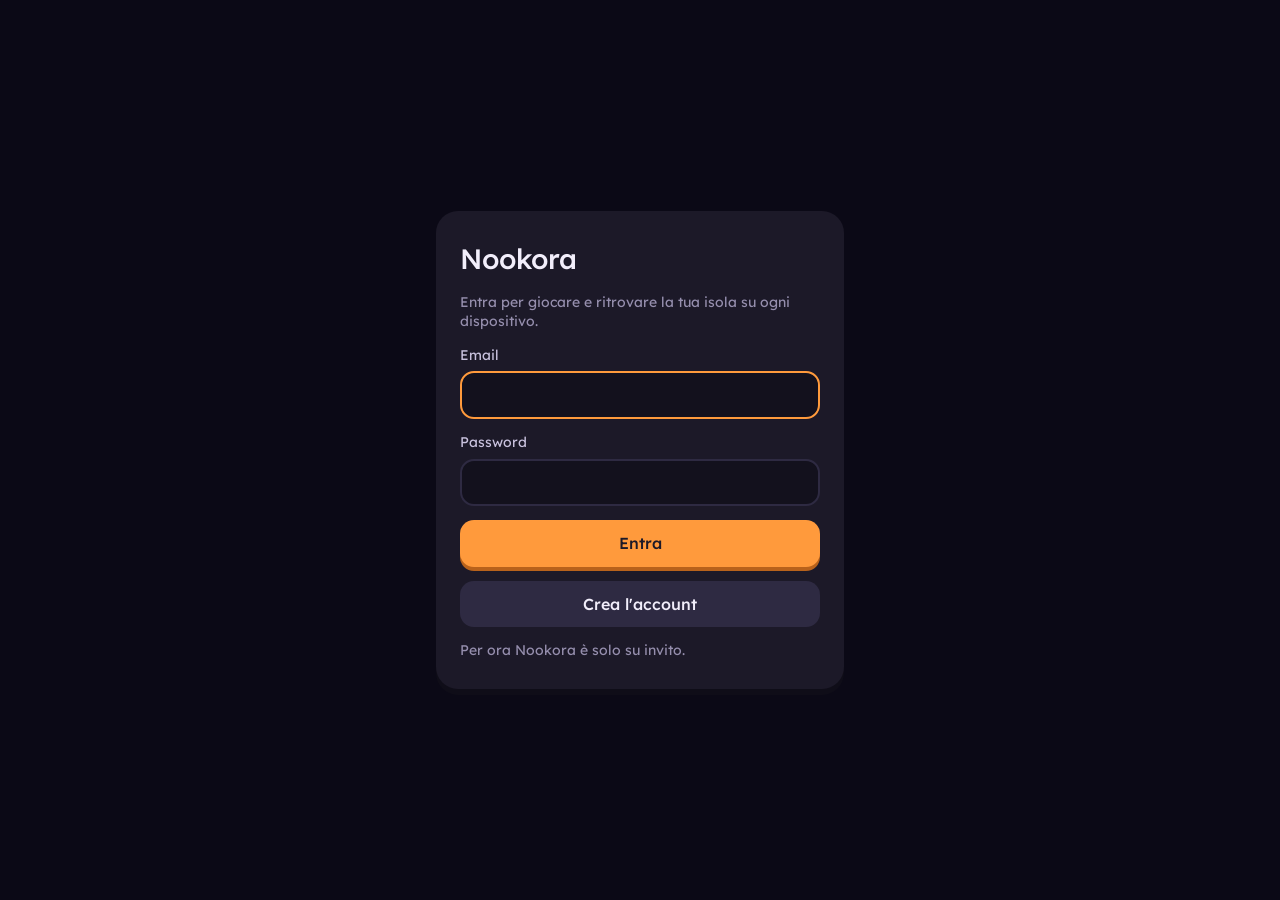
